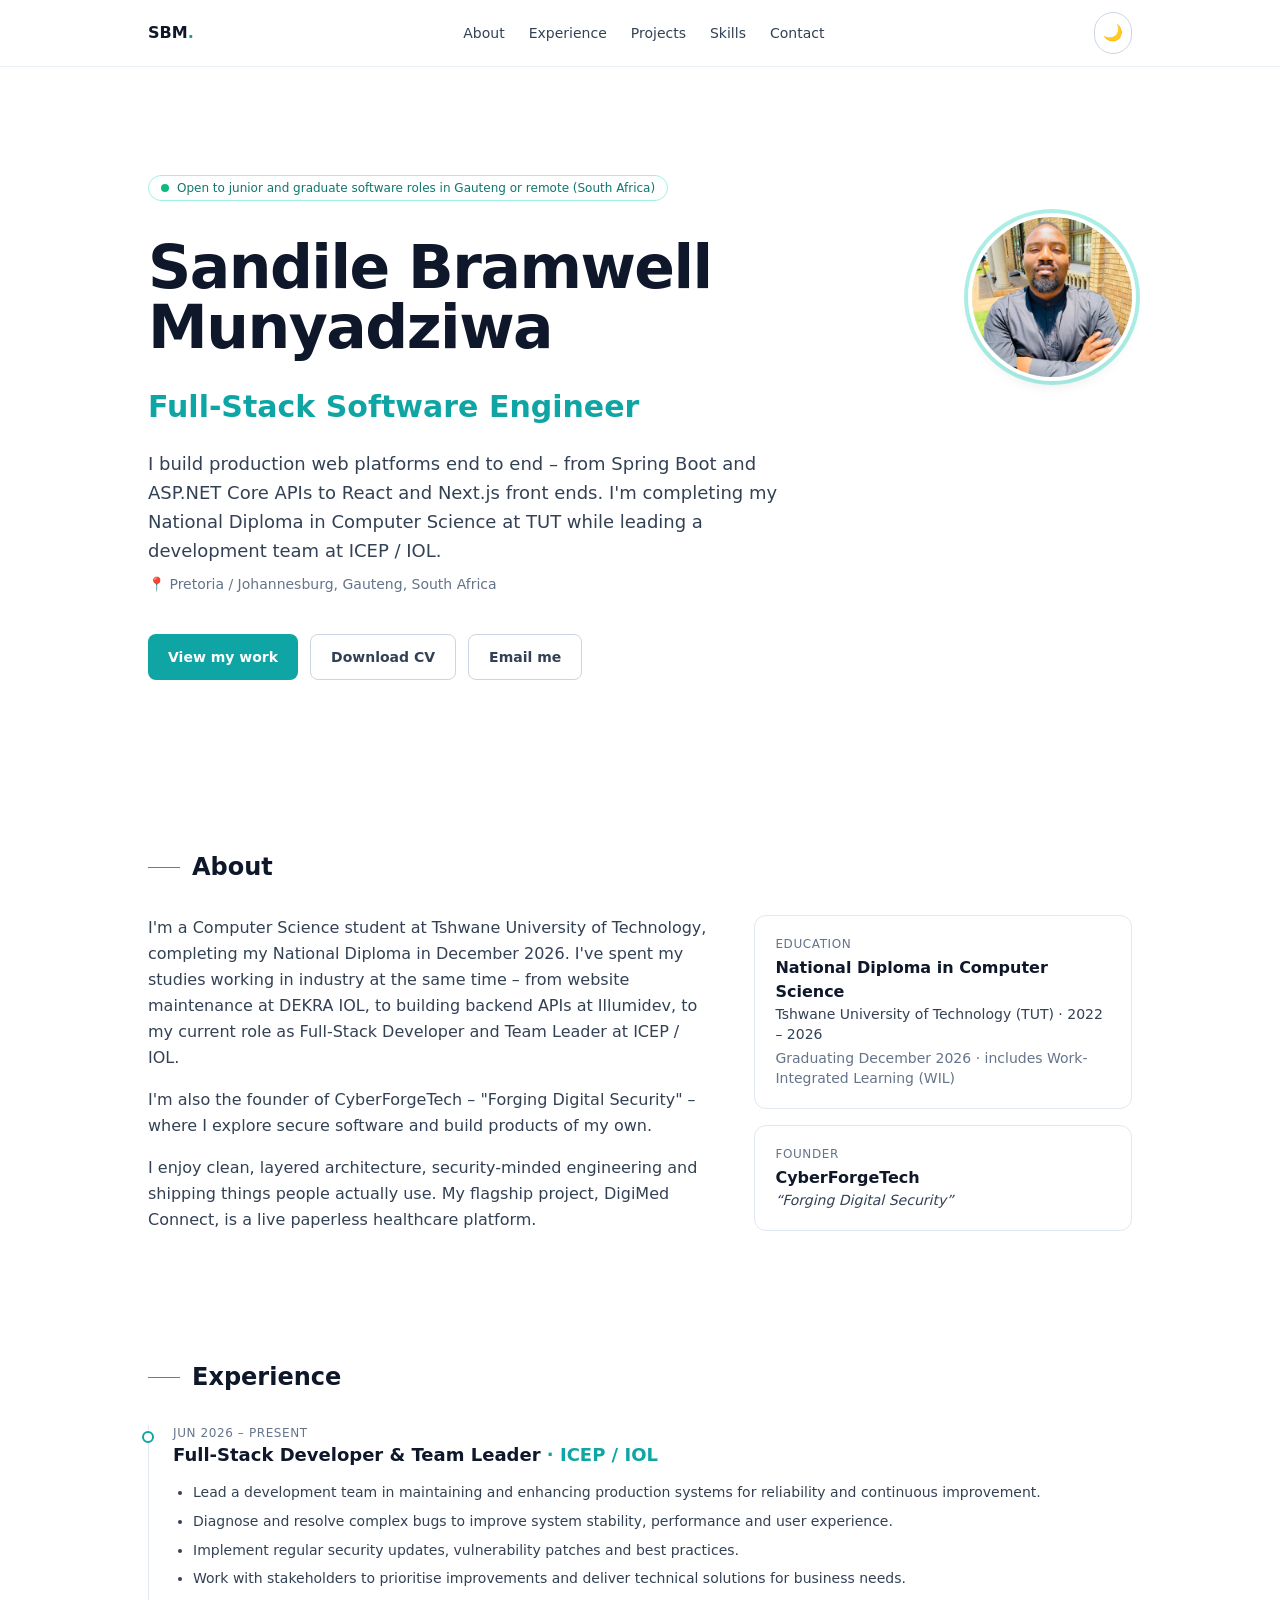
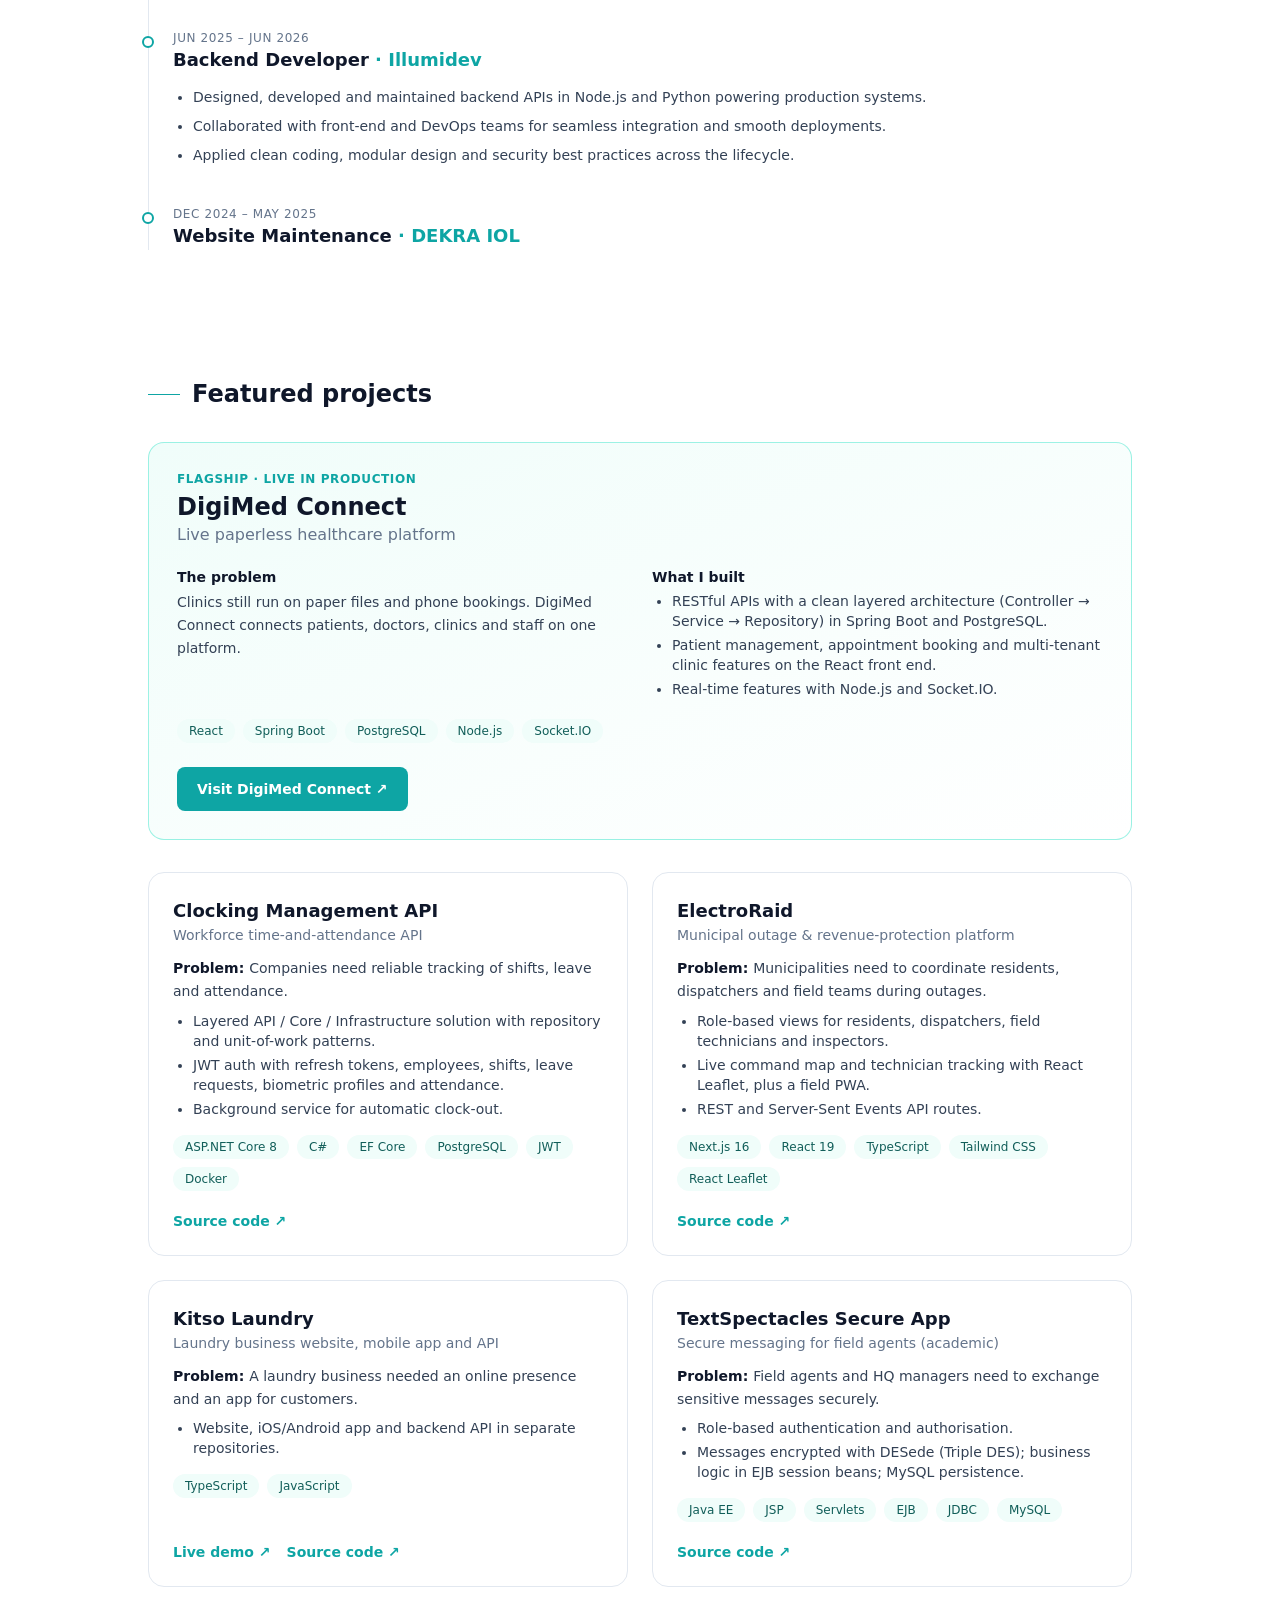
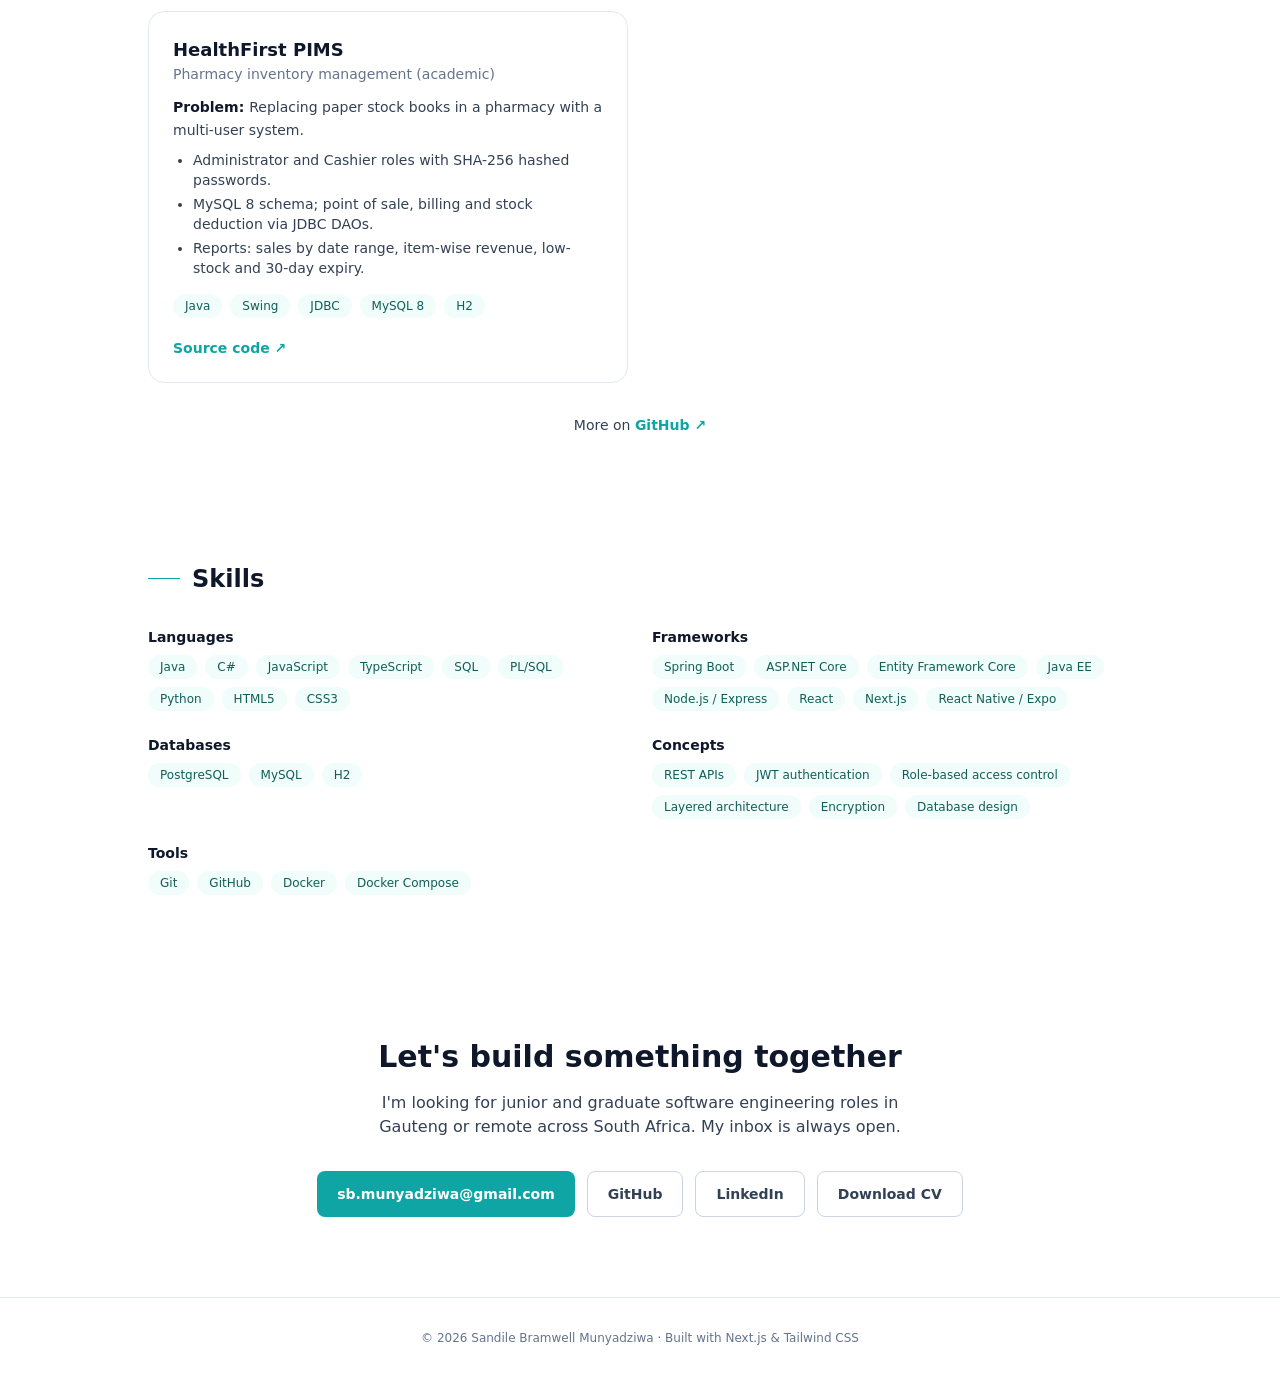
==== index.html @ a74c8c1c "Deploy portfolio" ====
<!DOCTYPE html><!--I31zFkfj8e7AUrU3YxnKb--><html lang="en-ZA"><head><meta charSet="utf-8"/><meta name="viewport" content="width=device-width, initial-scale=1"/><link rel="preload" as="image" href="/headshot.jpg"/><link rel="stylesheet" href="/_next/static/css/e544066bc965d9fc.css" data-precedence="next"/><link rel="preload" as="script" fetchPriority="low" href="/_next/static/chunks/webpack-4a462cecab786e93.js"/><script src="/_next/static/chunks/4bd1b696-c023c6e3521b1417.js" async=""></script><script src="/_next/static/chunks/255-a7ba4d37dca2f1fa.js" async=""></script><script src="/_next/static/chunks/main-app-2d999da01838f322.js" async=""></script><script src="/_next/static/chunks/app/page-ec9a2dfea5dec773.js" async=""></script><meta name="theme-color" media="(prefers-color-scheme: dark)" content="#0b1120"/><meta name="theme-color" media="(prefers-color-scheme: light)" content="#ffffff"/><title>Sandile Bramwell Munyadziwa – Full-Stack Software Engineer</title><meta name="description" content="Sandile Bramwell Munyadziwa is a full-stack software engineer in Pretoria / Johannesburg, Gauteng, South Africa. I build production web platforms end to end – from Spring Boot and ASP.NET Core APIs to React and Next.js front ends. I&#x27;m completing my National Diploma in Computer Science at TUT while leading a development team at ICEP / IOL."/><link rel="author" href="https://immortal8725.github.io"/><meta name="author" content="Sandile Bramwell Munyadziwa"/><meta name="keywords" content="Sandile Bramwell Munyadziwa,Sandile Munyadziwa,junior software engineer South Africa,full-stack developer Pretoria,graduate developer Johannesburg"/><meta name="robots" content="index, follow"/><link rel="canonical" href="https://immortal8725.github.io/"/><meta property="og:title" content="Sandile Bramwell Munyadziwa – Full-Stack Software Engineer"/><meta property="og:description" content="I build production web platforms end to end – from Spring Boot and ASP.NET Core APIs to React and Next.js front ends. I&#x27;m completing my National Diploma in Computer Science at TUT while leading a development team at ICEP / IOL."/><meta property="og:url" content="https://immortal8725.github.io/"/><meta property="og:site_name" content="Sandile Bramwell Munyadziwa"/><meta property="og:locale" content="en_ZA"/><meta property="og:image" content="https://immortal8725.github.io/og.png"/><meta property="og:type" content="profile"/><meta name="twitter:card" content="summary_large_image"/><meta name="twitter:title" content="Sandile Bramwell Munyadziwa – Full-Stack Software Engineer"/><meta name="twitter:description" content="I build production web platforms end to end – from Spring Boot and ASP.NET Core APIs to React and Next.js front ends. I&#x27;m completing my National Diploma in Computer Science at TUT while leading a development team at ICEP / IOL."/><meta name="twitter:image" content="https://immortal8725.github.io/og.png"/><script>try{var t=localStorage.getItem('theme');if(t==='dark'||(!t&&matchMedia('(prefers-color-scheme: dark)').matches))document.documentElement.classList.add('dark')}catch(e){}</script><script type="application/ld+json">{"@context":"https://schema.org","@type":"Person","name":"Sandile Bramwell Munyadziwa","jobTitle":"Full-Stack Software Engineer","url":"https://immortal8725.github.io","email":"mailto:sb.munyadziwa@gmail.com","address":{"@type":"PostalAddress","addressRegion":"Gauteng","addressCountry":"ZA"},"alumniOf":{"@type":"CollegeOrUniversity","name":"Tshwane University of Technology"},"sameAs":["https://github.com/Immortal8725","https://www.linkedin.com/in/sandile-bramwell-m-283301240"],"knowsAbout":["Java","Spring Boot","C#","ASP.NET Core","React","Next.js","TypeScript","PostgreSQL"]}</script><script src="/_next/static/chunks/polyfills-42372ed130431b0a.js" noModule=""></script></head><body class="bg-white text-slate-700 antialiased dark:bg-[#0b1120] dark:text-slate-300 font-sans"><div hidden=""><!--$--><!--/$--></div><a href="#main" class="sr-only focus:not-sr-only focus:fixed focus:left-4 focus:top-4 focus:z-50 focus:rounded focus:bg-accent focus:px-4 focus:py-2 focus:text-white">Skip to content</a><header class="sticky top-0 z-40 border-b border-slate-200/70 bg-white/80 backdrop-blur dark:border-slate-800 dark:bg-[#0b1120]/80"><nav aria-label="Main" class="mx-auto flex max-w-5xl items-center justify-between px-5 py-3"><a href="#top" class="font-bold text-slate-900 dark:text-white">SBM<span class="text-accent">.</span></a><ul class="hidden gap-6 text-sm sm:flex"><li><a class="hover:text-accent" href="#about">About</a></li><li><a class="hover:text-accent" href="#experience">Experience</a></li><li><a class="hover:text-accent" href="#projects">Projects</a></li><li><a class="hover:text-accent" href="#skills">Skills</a></li><li><a class="hover:text-accent" href="#contact">Contact</a></li></ul><button aria-label="Toggle dark and light theme" class="rounded-full border border-slate-300 p-2 hover:border-accent dark:border-slate-700 focus-visible:outline focus-visible:outline-2 focus-visible:outline-accent"><span aria-hidden="true" class="block dark:hidden">🌙</span><span aria-hidden="true" class="hidden dark:block">☀️</span></button></nav></header><main id="main" class="mx-auto max-w-5xl px-5"><section id="top" class="flex min-h-[80vh] flex-col justify-center py-20"><p class="mb-4 inline-flex w-fit items-center gap-2 rounded-full border border-teal-300/60 px-3 py-1 text-xs font-medium text-teal-700 dark:border-teal-400/30 dark:text-teal-300"><span class="h-2 w-2 animate-pulse rounded-full bg-emerald-500"></span>Open to junior and graduate software roles in Gauteng or remote (South Africa)</p><div class="flex flex-col-reverse items-start gap-6 sm:flex-row sm:items-center"><h1 class="text-4xl font-extrabold tracking-tight text-slate-900 sm:text-6xl dark:text-white">Sandile Bramwell Munyadziwa</h1><img src="/headshot.jpg" alt="Sandile Bramwell Munyadziwa" width="160" height="160" class="h-28 w-28 shrink-0 rounded-full object-cover ring-4 ring-teal-400/40 ring-offset-4 ring-offset-white shadow-lg sm:h-40 sm:w-40 dark:ring-offset-[#0b1120]"/></div><p class="mt-3 text-2xl font-semibold text-accent sm:text-3xl">Full-Stack Software Engineer</p><p class="mt-6 max-w-2xl text-lg leading-relaxed">I build production web platforms end to end – from Spring Boot and ASP.NET Core APIs to React and Next.js front ends. I&#x27;m completing my National Diploma in Computer Science at TUT while leading a development team at ICEP / IOL.</p><p class="mt-2 text-sm text-slate-500">📍 <!-- -->Pretoria / Johannesburg, Gauteng, South Africa</p><div class="mt-10 flex flex-wrap gap-3"><a href="#projects" class="inline-flex items-center rounded-lg px-5 py-3 text-sm font-semibold transition focus-visible:outline focus-visible:outline-2 focus-visible:outline-offset-2 focus-visible:outline-accent bg-accent text-white hover:bg-teal-600">View my work</a><a href="/SANDILE_BRAMWELL_MUNYADZIWA_CV_Graduate.pdf" download="" class="inline-flex items-center rounded-lg px-5 py-3 text-sm font-semibold transition focus-visible:outline focus-visible:outline-2 focus-visible:outline-offset-2 focus-visible:outline-accent border border-slate-300 hover:border-accent dark:border-slate-700">Download CV</a><a href="mailto:sb.munyadziwa@gmail.com" class="inline-flex items-center rounded-lg px-5 py-3 text-sm font-semibold transition focus-visible:outline focus-visible:outline-2 focus-visible:outline-offset-2 focus-visible:outline-accent border border-slate-300 hover:border-accent dark:border-slate-700">Email me</a></div></section><section id="about" aria-labelledby="about-h" class="reveal py-16"><h2 id="about-h" class="mb-8 flex items-center gap-3 text-2xl font-bold text-slate-900 dark:text-white"><span class="h-px w-8 bg-accent"></span>About</h2><div class="grid gap-10 md:grid-cols-[3fr_2fr]"><div class="space-y-4 leading-relaxed"><p>I&#x27;m a Computer Science student at Tshwane University of Technology, completing my National Diploma in December 2026. I&#x27;ve spent my studies working in industry at the same time – from website maintenance at DEKRA IOL, to building backend APIs at Illumidev, to my current role as Full-Stack Developer and Team Leader at ICEP / IOL.</p><p>I&#x27;m also the founder of CyberForgeTech – &quot;Forging Digital Security&quot; – where I explore secure software and build products of my own.</p><p>I enjoy clean, layered architecture, security-minded engineering and shipping things people actually use. My flagship project, DigiMed Connect, is a live paperless healthcare platform.</p></div><div class="space-y-4"><div class="rounded-xl border border-slate-200 p-5 dark:border-slate-800"><p class="text-xs uppercase tracking-wider text-slate-500">Education</p><p class="mt-1 font-semibold text-slate-900 dark:text-white">National Diploma in Computer Science</p><p class="text-sm">Tshwane University of Technology (TUT)<!-- --> · <!-- -->2022 – 2026</p><p class="mt-1 text-sm text-slate-500">Graduating December 2026 · includes Work-Integrated Learning (WIL)</p></div><div class="rounded-xl border border-slate-200 p-5 dark:border-slate-800"><p class="text-xs uppercase tracking-wider text-slate-500">Founder</p><p class="mt-1 font-semibold text-slate-900 dark:text-white">CyberForgeTech</p><p class="text-sm italic">“<!-- -->Forging Digital Security<!-- -->”</p></div></div></div></section><section id="experience" aria-labelledby="experience-h" class="reveal py-16"><h2 id="experience-h" class="mb-8 flex items-center gap-3 text-2xl font-bold text-slate-900 dark:text-white"><span class="h-px w-8 bg-accent"></span>Experience</h2><ol class="relative space-y-10 border-l border-slate-200 pl-6 dark:border-slate-800"><li class="relative"><span class="absolute -left-[31px] top-1.5 h-3 w-3 rounded-full border-2 border-accent bg-white dark:bg-[#0b1120]"></span><p class="text-xs font-medium uppercase tracking-wider text-slate-500">Jun 2026 – Present</p><h3 class="text-lg font-semibold text-slate-900 dark:text-white">Full-Stack Developer &amp; Team Leader<!-- --> <span class="text-accent">· <!-- -->ICEP / IOL</span></h3><ul class="mt-3 list-disc space-y-1.5 pl-5 text-sm leading-relaxed"><li>Lead a development team in maintaining and enhancing production systems for reliability and continuous improvement.</li><li>Diagnose and resolve complex bugs to improve system stability, performance and user experience.</li><li>Implement regular security updates, vulnerability patches and best practices.</li><li>Work with stakeholders to prioritise improvements and deliver technical solutions for business needs.</li></ul></li><li class="relative"><span class="absolute -left-[31px] top-1.5 h-3 w-3 rounded-full border-2 border-accent bg-white dark:bg-[#0b1120]"></span><p class="text-xs font-medium uppercase tracking-wider text-slate-500">Jun 2025 – Jun 2026</p><h3 class="text-lg font-semibold text-slate-900 dark:text-white">Backend Developer<!-- --> <span class="text-accent">· <!-- -->Illumidev</span></h3><ul class="mt-3 list-disc space-y-1.5 pl-5 text-sm leading-relaxed"><li>Designed, developed and maintained backend APIs in Node.js and Python powering production systems.</li><li>Collaborated with front-end and DevOps teams for seamless integration and smooth deployments.</li><li>Applied clean coding, modular design and security best practices across the lifecycle.</li></ul></li><li class="relative"><span class="absolute -left-[31px] top-1.5 h-3 w-3 rounded-full border-2 border-accent bg-white dark:bg-[#0b1120]"></span><p class="text-xs font-medium uppercase tracking-wider text-slate-500">Dec 2024 – May 2025</p><h3 class="text-lg font-semibold text-slate-900 dark:text-white">Website Maintenance<!-- --> <span class="text-accent">· <!-- -->DEKRA IOL</span></h3></li></ol></section><section id="projects" aria-labelledby="projects-h" class="reveal py-16"><h2 id="projects-h" class="mb-8 flex items-center gap-3 text-2xl font-bold text-slate-900 dark:text-white"><span class="h-px w-8 bg-accent"></span>Featured projects</h2><article class="mb-8 rounded-2xl border border-teal-300/60 bg-gradient-to-br from-teal-50 to-white p-7 dark:border-teal-400/20 dark:from-teal-400/10 dark:to-transparent"><p class="text-xs font-semibold uppercase tracking-wider text-accent">Flagship · Live in production</p><h3 class="mt-1 text-2xl font-bold text-slate-900 dark:text-white">DigiMed Connect</h3><p class="text-slate-500">Live paperless healthcare platform</p><div class="mt-5 grid gap-6 md:grid-cols-2"><div><p class="text-sm font-semibold text-slate-900 dark:text-white">The problem</p><p class="mt-1 text-sm leading-relaxed">Clinics still run on paper files and phone bookings. DigiMed Connect connects patients, doctors, clinics and staff on one platform.</p></div><div><p class="text-sm font-semibold text-slate-900 dark:text-white">What I built</p><ul class="mt-1 list-disc space-y-1 pl-5 text-sm"><li>RESTful APIs with a clean layered architecture (Controller → Service → Repository) in Spring Boot and PostgreSQL.</li><li>Patient management, appointment booking and multi-tenant clinic features on the React front end.</li><li>Real-time features with Node.js and Socket.IO.</li></ul></div></div><ul class="mt-5 flex flex-wrap gap-2"><li class="rounded-full bg-teal-50 px-3 py-1 text-xs font-medium text-teal-800 dark:bg-teal-400/10 dark:text-teal-300">React</li><li class="rounded-full bg-teal-50 px-3 py-1 text-xs font-medium text-teal-800 dark:bg-teal-400/10 dark:text-teal-300">Spring Boot</li><li class="rounded-full bg-teal-50 px-3 py-1 text-xs font-medium text-teal-800 dark:bg-teal-400/10 dark:text-teal-300">PostgreSQL</li><li class="rounded-full bg-teal-50 px-3 py-1 text-xs font-medium text-teal-800 dark:bg-teal-400/10 dark:text-teal-300">Node.js</li><li class="rounded-full bg-teal-50 px-3 py-1 text-xs font-medium text-teal-800 dark:bg-teal-400/10 dark:text-teal-300">Socket.IO</li></ul><a href="https://digimed-connect.co.za" target="_blank" rel="noopener noreferrer" class="inline-flex items-center rounded-lg px-5 py-3 text-sm font-semibold transition focus-visible:outline focus-visible:outline-2 focus-visible:outline-offset-2 focus-visible:outline-accent mt-6 bg-accent text-white hover:bg-teal-600">Visit <!-- -->DigiMed Connect<!-- --> ↗</a></article><div class="grid gap-6 md:grid-cols-2"><article class="flex flex-col rounded-2xl border border-slate-200 p-6 transition hover:-translate-y-1 hover:border-accent dark:border-slate-800"><h3 class="text-lg font-bold text-slate-900 dark:text-white">Clocking Management API</h3><p class="text-sm text-slate-500">Workforce time-and-attendance API</p><p class="mt-3 text-sm leading-relaxed"><span class="font-semibold text-slate-900 dark:text-white">Problem: </span>Companies need reliable tracking of shifts, leave and attendance.</p><ul class="mt-2 list-disc space-y-1 pl-5 text-sm"><li>Layered API / Core / Infrastructure solution with repository and unit-of-work patterns.</li><li>JWT auth with refresh tokens, employees, shifts, leave requests, biometric profiles and attendance.</li><li>Background service for automatic clock-out.</li></ul><ul class="mt-4 flex flex-wrap gap-2"><li class="rounded-full bg-teal-50 px-3 py-1 text-xs font-medium text-teal-800 dark:bg-teal-400/10 dark:text-teal-300">ASP.NET Core 8</li><li class="rounded-full bg-teal-50 px-3 py-1 text-xs font-medium text-teal-800 dark:bg-teal-400/10 dark:text-teal-300">C#</li><li class="rounded-full bg-teal-50 px-3 py-1 text-xs font-medium text-teal-800 dark:bg-teal-400/10 dark:text-teal-300">EF Core</li><li class="rounded-full bg-teal-50 px-3 py-1 text-xs font-medium text-teal-800 dark:bg-teal-400/10 dark:text-teal-300">PostgreSQL</li><li class="rounded-full bg-teal-50 px-3 py-1 text-xs font-medium text-teal-800 dark:bg-teal-400/10 dark:text-teal-300">JWT</li><li class="rounded-full bg-teal-50 px-3 py-1 text-xs font-medium text-teal-800 dark:bg-teal-400/10 dark:text-teal-300">Docker</li></ul><div class="mt-auto flex gap-4 pt-5 text-sm font-semibold"><a class="text-accent hover:underline" href="https://github.com/Immortal8725/ClockingManagement" target="_blank" rel="noopener noreferrer">Source code ↗<span class="sr-only"> for <!-- -->Clocking Management API</span></a></div></article><article class="flex flex-col rounded-2xl border border-slate-200 p-6 transition hover:-translate-y-1 hover:border-accent dark:border-slate-800"><h3 class="text-lg font-bold text-slate-900 dark:text-white">ElectroRaid</h3><p class="text-sm text-slate-500">Municipal outage &amp; revenue-protection platform</p><p class="mt-3 text-sm leading-relaxed"><span class="font-semibold text-slate-900 dark:text-white">Problem: </span>Municipalities need to coordinate residents, dispatchers and field teams during outages.</p><ul class="mt-2 list-disc space-y-1 pl-5 text-sm"><li>Role-based views for residents, dispatchers, field technicians and inspectors.</li><li>Live command map and technician tracking with React Leaflet, plus a field PWA.</li><li>REST and Server-Sent Events API routes.</li></ul><ul class="mt-4 flex flex-wrap gap-2"><li class="rounded-full bg-teal-50 px-3 py-1 text-xs font-medium text-teal-800 dark:bg-teal-400/10 dark:text-teal-300">Next.js 16</li><li class="rounded-full bg-teal-50 px-3 py-1 text-xs font-medium text-teal-800 dark:bg-teal-400/10 dark:text-teal-300">React 19</li><li class="rounded-full bg-teal-50 px-3 py-1 text-xs font-medium text-teal-800 dark:bg-teal-400/10 dark:text-teal-300">TypeScript</li><li class="rounded-full bg-teal-50 px-3 py-1 text-xs font-medium text-teal-800 dark:bg-teal-400/10 dark:text-teal-300">Tailwind CSS</li><li class="rounded-full bg-teal-50 px-3 py-1 text-xs font-medium text-teal-800 dark:bg-teal-400/10 dark:text-teal-300">React Leaflet</li></ul><div class="mt-auto flex gap-4 pt-5 text-sm font-semibold"><a class="text-accent hover:underline" href="https://github.com/Immortal8725/KEL" target="_blank" rel="noopener noreferrer">Source code ↗<span class="sr-only"> for <!-- -->ElectroRaid</span></a></div></article><article class="flex flex-col rounded-2xl border border-slate-200 p-6 transition hover:-translate-y-1 hover:border-accent dark:border-slate-800"><h3 class="text-lg font-bold text-slate-900 dark:text-white">Kitso Laundry</h3><p class="text-sm text-slate-500">Laundry business website, mobile app and API</p><p class="mt-3 text-sm leading-relaxed"><span class="font-semibold text-slate-900 dark:text-white">Problem: </span>A laundry business needed an online presence and an app for customers.</p><ul class="mt-2 list-disc space-y-1 pl-5 text-sm"><li>Website, iOS/Android app and backend API in separate repositories.</li></ul><ul class="mt-4 flex flex-wrap gap-2"><li class="rounded-full bg-teal-50 px-3 py-1 text-xs font-medium text-teal-800 dark:bg-teal-400/10 dark:text-teal-300">TypeScript</li><li class="rounded-full bg-teal-50 px-3 py-1 text-xs font-medium text-teal-800 dark:bg-teal-400/10 dark:text-teal-300">JavaScript</li></ul><div class="mt-auto flex gap-4 pt-5 text-sm font-semibold"><a class="text-accent hover:underline" href="https://kitso-laundry.vercel.app" target="_blank" rel="noopener noreferrer">Live demo ↗<span class="sr-only"> for <!-- -->Kitso Laundry</span></a><a class="text-accent hover:underline" href="https://github.com/Immortal8725/kitso-web" target="_blank" rel="noopener noreferrer">Source code ↗<span class="sr-only"> for <!-- -->Kitso Laundry</span></a></div></article><article class="flex flex-col rounded-2xl border border-slate-200 p-6 transition hover:-translate-y-1 hover:border-accent dark:border-slate-800"><h3 class="text-lg font-bold text-slate-900 dark:text-white">TextSpectacles Secure App</h3><p class="text-sm text-slate-500">Secure messaging for field agents (academic)</p><p class="mt-3 text-sm leading-relaxed"><span class="font-semibold text-slate-900 dark:text-white">Problem: </span>Field agents and HQ managers need to exchange sensitive messages securely.</p><ul class="mt-2 list-disc space-y-1 pl-5 text-sm"><li>Role-based authentication and authorisation.</li><li>Messages encrypted with DESede (Triple DES); business logic in EJB session beans; MySQL persistence.</li></ul><ul class="mt-4 flex flex-wrap gap-2"><li class="rounded-full bg-teal-50 px-3 py-1 text-xs font-medium text-teal-800 dark:bg-teal-400/10 dark:text-teal-300">Java EE</li><li class="rounded-full bg-teal-50 px-3 py-1 text-xs font-medium text-teal-800 dark:bg-teal-400/10 dark:text-teal-300">JSP</li><li class="rounded-full bg-teal-50 px-3 py-1 text-xs font-medium text-teal-800 dark:bg-teal-400/10 dark:text-teal-300">Servlets</li><li class="rounded-full bg-teal-50 px-3 py-1 text-xs font-medium text-teal-800 dark:bg-teal-400/10 dark:text-teal-300">EJB</li><li class="rounded-full bg-teal-50 px-3 py-1 text-xs font-medium text-teal-800 dark:bg-teal-400/10 dark:text-teal-300">JDBC</li><li class="rounded-full bg-teal-50 px-3 py-1 text-xs font-medium text-teal-800 dark:bg-teal-400/10 dark:text-teal-300">MySQL</li></ul><div class="mt-auto flex gap-4 pt-5 text-sm font-semibold"><a class="text-accent hover:underline" href="https://github.com/Immortal8725/TextSpectaclesSecureApp" target="_blank" rel="noopener noreferrer">Source code ↗<span class="sr-only"> for <!-- -->TextSpectacles Secure App</span></a></div></article><article class="flex flex-col rounded-2xl border border-slate-200 p-6 transition hover:-translate-y-1 hover:border-accent dark:border-slate-800"><h3 class="text-lg font-bold text-slate-900 dark:text-white">HealthFirst PIMS</h3><p class="text-sm text-slate-500">Pharmacy inventory management (academic)</p><p class="mt-3 text-sm leading-relaxed"><span class="font-semibold text-slate-900 dark:text-white">Problem: </span>Replacing paper stock books in a pharmacy with a multi-user system.</p><ul class="mt-2 list-disc space-y-1 pl-5 text-sm"><li>Administrator and Cashier roles with SHA-256 hashed passwords.</li><li>MySQL 8 schema; point of sale, billing and stock deduction via JDBC DAOs.</li><li>Reports: sales by date range, item-wise revenue, low-stock and 30-day expiry.</li></ul><ul class="mt-4 flex flex-wrap gap-2"><li class="rounded-full bg-teal-50 px-3 py-1 text-xs font-medium text-teal-800 dark:bg-teal-400/10 dark:text-teal-300">Java</li><li class="rounded-full bg-teal-50 px-3 py-1 text-xs font-medium text-teal-800 dark:bg-teal-400/10 dark:text-teal-300">Swing</li><li class="rounded-full bg-teal-50 px-3 py-1 text-xs font-medium text-teal-800 dark:bg-teal-400/10 dark:text-teal-300">JDBC</li><li class="rounded-full bg-teal-50 px-3 py-1 text-xs font-medium text-teal-800 dark:bg-teal-400/10 dark:text-teal-300">MySQL 8</li><li class="rounded-full bg-teal-50 px-3 py-1 text-xs font-medium text-teal-800 dark:bg-teal-400/10 dark:text-teal-300">H2</li></ul><div class="mt-auto flex gap-4 pt-5 text-sm font-semibold"><a class="text-accent hover:underline" href="https://github.com/Immortal8725/Pharmacy-Inventory-Management-System" target="_blank" rel="noopener noreferrer">Source code ↗<span class="sr-only"> for <!-- -->HealthFirst PIMS</span></a></div></article></div><p class="mt-8 text-center text-sm">More on <a class="font-semibold text-accent hover:underline" href="https://github.com/Immortal8725">GitHub ↗</a></p></section><section id="skills" aria-labelledby="skills-h" class="reveal py-16"><h2 id="skills-h" class="mb-8 flex items-center gap-3 text-2xl font-bold text-slate-900 dark:text-white"><span class="h-px w-8 bg-accent"></span>Skills</h2><dl class="grid gap-6 sm:grid-cols-2"><div><dt class="mb-2 text-sm font-semibold text-slate-900 dark:text-white">Languages</dt><dd><ul class="flex flex-wrap gap-2"><li class="rounded-full bg-teal-50 px-3 py-1 text-xs font-medium text-teal-800 dark:bg-teal-400/10 dark:text-teal-300">Java</li><li class="rounded-full bg-teal-50 px-3 py-1 text-xs font-medium text-teal-800 dark:bg-teal-400/10 dark:text-teal-300">C#</li><li class="rounded-full bg-teal-50 px-3 py-1 text-xs font-medium text-teal-800 dark:bg-teal-400/10 dark:text-teal-300">JavaScript</li><li class="rounded-full bg-teal-50 px-3 py-1 text-xs font-medium text-teal-800 dark:bg-teal-400/10 dark:text-teal-300">TypeScript</li><li class="rounded-full bg-teal-50 px-3 py-1 text-xs font-medium text-teal-800 dark:bg-teal-400/10 dark:text-teal-300">SQL</li><li class="rounded-full bg-teal-50 px-3 py-1 text-xs font-medium text-teal-800 dark:bg-teal-400/10 dark:text-teal-300">PL/SQL</li><li class="rounded-full bg-teal-50 px-3 py-1 text-xs font-medium text-teal-800 dark:bg-teal-400/10 dark:text-teal-300">Python</li><li class="rounded-full bg-teal-50 px-3 py-1 text-xs font-medium text-teal-800 dark:bg-teal-400/10 dark:text-teal-300">HTML5</li><li class="rounded-full bg-teal-50 px-3 py-1 text-xs font-medium text-teal-800 dark:bg-teal-400/10 dark:text-teal-300">CSS3</li></ul></dd></div><div><dt class="mb-2 text-sm font-semibold text-slate-900 dark:text-white">Frameworks</dt><dd><ul class="flex flex-wrap gap-2"><li class="rounded-full bg-teal-50 px-3 py-1 text-xs font-medium text-teal-800 dark:bg-teal-400/10 dark:text-teal-300">Spring Boot</li><li class="rounded-full bg-teal-50 px-3 py-1 text-xs font-medium text-teal-800 dark:bg-teal-400/10 dark:text-teal-300">ASP.NET Core</li><li class="rounded-full bg-teal-50 px-3 py-1 text-xs font-medium text-teal-800 dark:bg-teal-400/10 dark:text-teal-300">Entity Framework Core</li><li class="rounded-full bg-teal-50 px-3 py-1 text-xs font-medium text-teal-800 dark:bg-teal-400/10 dark:text-teal-300">Java EE</li><li class="rounded-full bg-teal-50 px-3 py-1 text-xs font-medium text-teal-800 dark:bg-teal-400/10 dark:text-teal-300">Node.js / Express</li><li class="rounded-full bg-teal-50 px-3 py-1 text-xs font-medium text-teal-800 dark:bg-teal-400/10 dark:text-teal-300">React</li><li class="rounded-full bg-teal-50 px-3 py-1 text-xs font-medium text-teal-800 dark:bg-teal-400/10 dark:text-teal-300">Next.js</li><li class="rounded-full bg-teal-50 px-3 py-1 text-xs font-medium text-teal-800 dark:bg-teal-400/10 dark:text-teal-300">React Native / Expo</li></ul></dd></div><div><dt class="mb-2 text-sm font-semibold text-slate-900 dark:text-white">Databases</dt><dd><ul class="flex flex-wrap gap-2"><li class="rounded-full bg-teal-50 px-3 py-1 text-xs font-medium text-teal-800 dark:bg-teal-400/10 dark:text-teal-300">PostgreSQL</li><li class="rounded-full bg-teal-50 px-3 py-1 text-xs font-medium text-teal-800 dark:bg-teal-400/10 dark:text-teal-300">MySQL</li><li class="rounded-full bg-teal-50 px-3 py-1 text-xs font-medium text-teal-800 dark:bg-teal-400/10 dark:text-teal-300">H2</li></ul></dd></div><div><dt class="mb-2 text-sm font-semibold text-slate-900 dark:text-white">Concepts</dt><dd><ul class="flex flex-wrap gap-2"><li class="rounded-full bg-teal-50 px-3 py-1 text-xs font-medium text-teal-800 dark:bg-teal-400/10 dark:text-teal-300">REST APIs</li><li class="rounded-full bg-teal-50 px-3 py-1 text-xs font-medium text-teal-800 dark:bg-teal-400/10 dark:text-teal-300">JWT authentication</li><li class="rounded-full bg-teal-50 px-3 py-1 text-xs font-medium text-teal-800 dark:bg-teal-400/10 dark:text-teal-300">Role-based access control</li><li class="rounded-full bg-teal-50 px-3 py-1 text-xs font-medium text-teal-800 dark:bg-teal-400/10 dark:text-teal-300">Layered architecture</li><li class="rounded-full bg-teal-50 px-3 py-1 text-xs font-medium text-teal-800 dark:bg-teal-400/10 dark:text-teal-300">Encryption</li><li class="rounded-full bg-teal-50 px-3 py-1 text-xs font-medium text-teal-800 dark:bg-teal-400/10 dark:text-teal-300">Database design</li></ul></dd></div><div><dt class="mb-2 text-sm font-semibold text-slate-900 dark:text-white">Tools</dt><dd><ul class="flex flex-wrap gap-2"><li class="rounded-full bg-teal-50 px-3 py-1 text-xs font-medium text-teal-800 dark:bg-teal-400/10 dark:text-teal-300">Git</li><li class="rounded-full bg-teal-50 px-3 py-1 text-xs font-medium text-teal-800 dark:bg-teal-400/10 dark:text-teal-300">GitHub</li><li class="rounded-full bg-teal-50 px-3 py-1 text-xs font-medium text-teal-800 dark:bg-teal-400/10 dark:text-teal-300">Docker</li><li class="rounded-full bg-teal-50 px-3 py-1 text-xs font-medium text-teal-800 dark:bg-teal-400/10 dark:text-teal-300">Docker Compose</li></ul></dd></div></dl></section><section id="contact" aria-labelledby="contact-h" class="reveal py-20 text-center"><h2 id="contact-h" class="text-3xl font-bold text-slate-900 dark:text-white">Let&#x27;s build something together</h2><p class="mx-auto mt-4 max-w-xl">I&#x27;m looking for junior and graduate software engineering roles in Gauteng or remote across South Africa. My inbox is always open.</p><div class="mt-8 flex flex-wrap justify-center gap-3"><a href="mailto:sb.munyadziwa@gmail.com" class="inline-flex items-center rounded-lg px-5 py-3 text-sm font-semibold transition focus-visible:outline focus-visible:outline-2 focus-visible:outline-offset-2 focus-visible:outline-accent bg-accent text-white hover:bg-teal-600">sb.munyadziwa@gmail.com</a><a href="https://github.com/Immortal8725" class="inline-flex items-center rounded-lg px-5 py-3 text-sm font-semibold transition focus-visible:outline focus-visible:outline-2 focus-visible:outline-offset-2 focus-visible:outline-accent border border-slate-300 hover:border-accent dark:border-slate-700">GitHub</a><a href="https://www.linkedin.com/in/sandile-bramwell-m-283301240" class="inline-flex items-center rounded-lg px-5 py-3 text-sm font-semibold transition focus-visible:outline focus-visible:outline-2 focus-visible:outline-offset-2 focus-visible:outline-accent border border-slate-300 hover:border-accent dark:border-slate-700">LinkedIn</a><a href="/SANDILE_BRAMWELL_MUNYADZIWA_CV_Graduate.pdf" download="" class="inline-flex items-center rounded-lg px-5 py-3 text-sm font-semibold transition focus-visible:outline focus-visible:outline-2 focus-visible:outline-offset-2 focus-visible:outline-accent border border-slate-300 hover:border-accent dark:border-slate-700">Download CV</a></div></section></main><footer class="border-t border-slate-200 py-8 text-center text-xs text-slate-500 dark:border-slate-800">© <!-- -->2026<!-- --> <!-- -->Sandile Bramwell Munyadziwa<!-- --> · Built with Next.js &amp; Tailwind CSS</footer><!--$--><!--/$--><script src="/_next/static/chunks/webpack-4a462cecab786e93.js" id="_R_" async=""></script><script>(self.__next_f=self.__next_f||[]).push([0])</script><script>self.__next_f.push([1,"1:\"$Sreact.fragment\"\n2:I[9766,[],\"\"]\n3:I[8924,[],\"\"]\n4:I[909,[\"974\",\"static/chunks/app/page-ec9a2dfea5dec773.js\"],\"default\"]\ne:I[7150,[],\"\"]\n:HL[\"/_next/static/css/e544066bc965d9fc.css\",\"style\"]\n"])</script><script>self.__next_f.push([1,"0:{\"P\":null,\"b\":\"I31zFkfj8e7AUrU3YxnKb\",\"p\":\"\",\"c\":[\"\",\"\"],\"i\":false,\"f\":[[[\"\",{\"children\":[\"__PAGE__\",{}]},\"$undefined\",\"$undefined\",true],[\"\",[\"$\",\"$1\",\"c\",{\"children\":[[[\"$\",\"link\",\"0\",{\"rel\":\"stylesheet\",\"href\":\"/_next/static/css/e544066bc965d9fc.css\",\"precedence\":\"next\",\"crossOrigin\":\"$undefined\",\"nonce\":\"$undefined\"}]],[\"$\",\"html\",null,{\"lang\":\"en-ZA\",\"suppressHydrationWarning\":true,\"children\":[[\"$\",\"head\",null,{\"children\":[[\"$\",\"script\",null,{\"dangerouslySetInnerHTML\":{\"__html\":\"try{var t=localStorage.getItem('theme');if(t==='dark'||(!t\u0026\u0026matchMedia('(prefers-color-scheme: dark)').matches))document.documentElement.classList.add('dark')}catch(e){}\"}}],[\"$\",\"script\",null,{\"type\":\"application/ld+json\",\"dangerouslySetInnerHTML\":{\"__html\":\"{\\\"@context\\\":\\\"https://schema.org\\\",\\\"@type\\\":\\\"Person\\\",\\\"name\\\":\\\"Sandile Bramwell Munyadziwa\\\",\\\"jobTitle\\\":\\\"Full-Stack Software Engineer\\\",\\\"url\\\":\\\"https://immortal8725.github.io\\\",\\\"email\\\":\\\"mailto:sb.munyadziwa@gmail.com\\\",\\\"address\\\":{\\\"@type\\\":\\\"PostalAddress\\\",\\\"addressRegion\\\":\\\"Gauteng\\\",\\\"addressCountry\\\":\\\"ZA\\\"},\\\"alumniOf\\\":{\\\"@type\\\":\\\"CollegeOrUniversity\\\",\\\"name\\\":\\\"Tshwane University of Technology\\\"},\\\"sameAs\\\":[\\\"https://github.com/Immortal8725\\\",\\\"https://www.linkedin.com/in/sandile-bramwell-m-283301240\\\"],\\\"knowsAbout\\\":[\\\"Java\\\",\\\"Spring Boot\\\",\\\"C#\\\",\\\"ASP.NET Core\\\",\\\"React\\\",\\\"Next.js\\\",\\\"TypeScript\\\",\\\"PostgreSQL\\\"]}\"}}]]}],[\"$\",\"body\",null,{\"className\":\"bg-white text-slate-700 antialiased dark:bg-[#0b1120] dark:text-slate-300 font-sans\",\"children\":[\"$\",\"$L2\",null,{\"parallelRouterKey\":\"children\",\"error\":\"$undefined\",\"errorStyles\":\"$undefined\",\"errorScripts\":\"$undefined\",\"template\":[\"$\",\"$L3\",null,{}],\"templateStyles\":\"$undefined\",\"templateScripts\":\"$undefined\",\"notFound\":[[[\"$\",\"title\",null,{\"children\":\"404: This page could not be found.\"}],[\"$\",\"div\",null,{\"style\":{\"fontFamily\":\"system-ui,\\\"Segoe UI\\\",Roboto,Helvetica,Arial,sans-serif,\\\"Apple Color Emoji\\\",\\\"Segoe UI Emoji\\\"\",\"height\":\"100vh\",\"textAlign\":\"center\",\"display\":\"flex\",\"flexDirection\":\"column\",\"alignItems\":\"center\",\"justifyContent\":\"center\"},\"children\":[\"$\",\"div\",null,{\"children\":[[\"$\",\"style\",null,{\"dangerouslySetInnerHTML\":{\"__html\":\"body{color:#000;background:#fff;margin:0}.next-error-h1{border-right:1px solid rgba(0,0,0,.3)}@media (prefers-color-scheme:dark){body{color:#fff;background:#000}.next-error-h1{border-right:1px solid rgba(255,255,255,.3)}}\"}}],[\"$\",\"h1\",null,{\"className\":\"next-error-h1\",\"style\":{\"display\":\"inline-block\",\"margin\":\"0 20px 0 0\",\"padding\":\"0 23px 0 0\",\"fontSize\":24,\"fontWeight\":500,\"verticalAlign\":\"top\",\"lineHeight\":\"49px\"},\"children\":404}],[\"$\",\"div\",null,{\"style\":{\"display\":\"inline-block\"},\"children\":[\"$\",\"h2\",null,{\"style\":{\"fontSize\":14,\"fontWeight\":400,\"lineHeight\":\"49px\",\"margin\":0},\"children\":\"This page could not be found.\"}]}]]}]}]],[]],\"forbidden\":\"$undefined\",\"unauthorized\":\"$undefined\"}]}]]}]]}],{\"children\":[\"__PAGE__\",[\"$\",\"$1\",\"c\",{\"children\":[[[\"$\",\"a\",null,{\"href\":\"#main\",\"className\":\"sr-only focus:not-sr-only focus:fixed focus:left-4 focus:top-4 focus:z-50 focus:rounded focus:bg-accent focus:px-4 focus:py-2 focus:text-white\",\"children\":\"Skip to content\"}],[\"$\",\"header\",null,{\"className\":\"sticky top-0 z-40 border-b border-slate-200/70 bg-white/80 backdrop-blur dark:border-slate-800 dark:bg-[#0b1120]/80\",\"children\":[\"$\",\"nav\",null,{\"aria-label\":\"Main\",\"className\":\"mx-auto flex max-w-5xl items-center justify-between px-5 py-3\",\"children\":[[\"$\",\"a\",null,{\"href\":\"#top\",\"className\":\"font-bold text-slate-900 dark:text-white\",\"children\":[\"SBM\",[\"$\",\"span\",null,{\"className\":\"text-accent\",\"children\":\".\"}]]}],[\"$\",\"ul\",null,{\"className\":\"hidden gap-6 text-sm sm:flex\",\"children\":[[\"$\",\"li\",\"about\",{\"children\":[\"$\",\"a\",null,{\"className\":\"hover:text-accent\",\"href\":\"#about\",\"children\":\"About\"}]}],[\"$\",\"li\",\"experience\",{\"children\":[\"$\",\"a\",null,{\"className\":\"hover:text-accent\",\"href\":\"#experience\",\"children\":\"Experience\"}]}],[\"$\",\"li\",\"projects\",{\"children\":[\"$\",\"a\",null,{\"className\":\"hover:text-accent\",\"href\":\"#projects\",\"children\":\"Projects\"}]}],[\"$\",\"li\",\"skills\",{\"children\":[\"$\",\"a\",null,{\"className\":\"hover:text-accent\",\"href\":\"#skills\",\"children\":\"Skills\"}]}],[\"$\",\"li\",\"contact\",{\"children\":[\"$\",\"a\",null,{\"className\":\"hover:text-accent\",\"href\":\"#contact\",\"children\":\"Contact\"}]}]]}],[\"$\",\"$L4\",null,{}]]}]}],[\"$\",\"main\",null,{\"id\":\"main\",\"className\":\"mx-auto max-w-5xl px-5\",\"children\":[\"$L5\",\"$L6\",\"$L7\",\"$L8\",\"$L9\",\"$La\"]}],\"$Lb\"],null,\"$Lc\"]}],{},null,false]},null,false],\"$Ld\",false]],\"m\":\"$undefined\",\"G\":[\"$e\",[]],\"s\":false,\"S\":true}\n"])</script><script>self.__next_f.push([1,"1c:I[4431,[],\"OutletBoundary\"]\n1e:I[5278,[],\"AsyncMetadataOutlet\"]\n20:I[4431,[],\"ViewportBoundary\"]\n22:I[4431,[],\"MetadataBoundary\"]\n23:\"$Sreact.suspense\"\n"])</script><script>self.__next_f.push([1,"5:[\"$\",\"section\",null,{\"id\":\"top\",\"className\":\"flex min-h-[80vh] flex-col justify-center py-20\",\"children\":[[\"$\",\"p\",null,{\"className\":\"mb-4 inline-flex w-fit items-center gap-2 rounded-full border border-teal-300/60 px-3 py-1 text-xs font-medium text-teal-700 dark:border-teal-400/30 dark:text-teal-300\",\"children\":[[\"$\",\"span\",null,{\"className\":\"h-2 w-2 animate-pulse rounded-full bg-emerald-500\"}],\"Open to junior and graduate software roles in Gauteng or remote (South Africa)\"]}],[\"$\",\"div\",null,{\"className\":\"flex flex-col-reverse items-start gap-6 sm:flex-row sm:items-center\",\"children\":[[\"$\",\"h1\",null,{\"className\":\"text-4xl font-extrabold tracking-tight text-slate-900 sm:text-6xl dark:text-white\",\"children\":\"Sandile Bramwell Munyadziwa\"}],[\"$\",\"img\",null,{\"src\":\"/headshot.jpg\",\"alt\":\"Sandile Bramwell Munyadziwa\",\"width\":160,\"height\":160,\"className\":\"h-28 w-28 shrink-0 rounded-full object-cover ring-4 ring-teal-400/40 ring-offset-4 ring-offset-white shadow-lg sm:h-40 sm:w-40 dark:ring-offset-[#0b1120]\"}]]}],[\"$\",\"p\",null,{\"className\":\"mt-3 text-2xl font-semibold text-accent sm:text-3xl\",\"children\":\"Full-Stack Software Engineer\"}],[\"$\",\"p\",null,{\"className\":\"mt-6 max-w-2xl text-lg leading-relaxed\",\"children\":\"I build production web platforms end to end – from Spring Boot and ASP.NET Core APIs to React and Next.js front ends. I'm completing my National Diploma in Computer Science at TUT while leading a development team at ICEP / IOL.\"}],[\"$\",\"p\",null,{\"className\":\"mt-2 text-sm text-slate-500\",\"children\":[\"📍 \",\"Pretoria / Johannesburg, Gauteng, South Africa\"]}],[\"$\",\"div\",null,{\"className\":\"mt-10 flex flex-wrap gap-3\",\"children\":[[\"$\",\"a\",null,{\"href\":\"#projects\",\"className\":\"inline-flex items-center rounded-lg px-5 py-3 text-sm font-semibold transition focus-visible:outline focus-visible:outline-2 focus-visible:outline-offset-2 focus-visible:outline-accent bg-accent text-white hover:bg-teal-600\",\"children\":\"View my work\"}],[\"$\",\"a\",null,{\"href\":\"/SANDILE_BRAMWELL_MUNYADZIWA_CV_Graduate.pdf\",\"download\":true,\"className\":\"inline-flex items-center rounded-lg px-5 py-3 text-sm font-semibold transition focus-visible:outline focus-visible:outline-2 focus-visible:outline-offset-2 focus-visible:outline-accent border border-slate-300 hover:border-accent dark:border-slate-700\",\"children\":\"Download CV\"}],[\"$\",\"a\",null,{\"href\":\"mailto:sb.munyadziwa@gmail.com\",\"className\":\"inline-flex items-center rounded-lg px-5 py-3 text-sm font-semibold transition focus-visible:outline focus-visible:outline-2 focus-visible:outline-offset-2 focus-visible:outline-accent border border-slate-300 hover:border-accent dark:border-slate-700\",\"children\":\"Email me\"}]]}]]}]\n"])</script><script>self.__next_f.push([1,"6:[\"$\",\"section\",null,{\"id\":\"about\",\"aria-labelledby\":\"about-h\",\"className\":\"reveal py-16\",\"children\":[[\"$\",\"h2\",null,{\"id\":\"about-h\",\"className\":\"mb-8 flex items-center gap-3 text-2xl font-bold text-slate-900 dark:text-white\",\"children\":[[\"$\",\"span\",null,{\"className\":\"h-px w-8 bg-accent\"}],\"About\"]}],[\"$\",\"div\",null,{\"className\":\"grid gap-10 md:grid-cols-[3fr_2fr]\",\"children\":[[\"$\",\"div\",null,{\"className\":\"space-y-4 leading-relaxed\",\"children\":[[\"$\",\"p\",\"I'm a Computer Science student at Tshwane University of Technology, completing my National Diploma in December 2026. I've spent my studies working in industry at the same time – from website maintenance at DEKRA IOL, to building backend APIs at Illumidev, to my current role as Full-Stack Developer and Team Leader at ICEP / IOL.\",{\"children\":\"I'm a Computer Science student at Tshwane University of Technology, completing my National Diploma in December 2026. I've spent my studies working in industry at the same time – from website maintenance at DEKRA IOL, to building backend APIs at Illumidev, to my current role as Full-Stack Developer and Team Leader at ICEP / IOL.\"}],[\"$\",\"p\",\"I'm also the founder of CyberForgeTech – \\\"Forging Digital Security\\\" – where I explore secure software and build products of my own.\",{\"children\":\"I'm also the founder of CyberForgeTech – \\\"Forging Digital Security\\\" – where I explore secure software and build products of my own.\"}],[\"$\",\"p\",\"I enjoy clean, layered architecture, security-minded engineering and shipping things people actually use. My flagship project, DigiMed Connect, is a live paperless healthcare platform.\",{\"children\":\"I enjoy clean, layered architecture, security-minded engineering and shipping things people actually use. My flagship project, DigiMed Connect, is a live paperless healthcare platform.\"}]]}],[\"$\",\"div\",null,{\"className\":\"space-y-4\",\"children\":[[\"$\",\"div\",null,{\"className\":\"rounded-xl border border-slate-200 p-5 dark:border-slate-800\",\"children\":[[\"$\",\"p\",null,{\"className\":\"text-xs uppercase tracking-wider text-slate-500\",\"children\":\"Education\"}],[\"$\",\"p\",null,{\"className\":\"mt-1 font-semibold text-slate-900 dark:text-white\",\"children\":\"National Diploma in Computer Science\"}],[\"$\",\"p\",null,{\"className\":\"text-sm\",\"children\":[\"Tshwane University of Technology (TUT)\",\" · \",\"2022 – 2026\"]}],[\"$\",\"p\",null,{\"className\":\"mt-1 text-sm text-slate-500\",\"children\":\"Graduating December 2026 · includes Work-Integrated Learning (WIL)\"}]]}],[\"$\",\"div\",null,{\"className\":\"rounded-xl border border-slate-200 p-5 dark:border-slate-800\",\"children\":[[\"$\",\"p\",null,{\"className\":\"text-xs uppercase tracking-wider text-slate-500\",\"children\":\"Founder\"}],[\"$\",\"p\",null,{\"className\":\"mt-1 font-semibold text-slate-900 dark:text-white\",\"children\":\"CyberForgeTech\"}],[\"$\",\"p\",null,{\"className\":\"text-sm italic\",\"children\":[\"“\",\"Forging Digital Security\",\"”\"]}]]}]]}]]}]]}]\n"])</script><script>self.__next_f.push([1,"7:[\"$\",\"section\",null,{\"id\":\"experience\",\"aria-labelledby\":\"experience-h\",\"className\":\"reveal py-16\",\"children\":[[\"$\",\"h2\",null,{\"id\":\"experience-h\",\"className\":\"mb-8 flex items-center gap-3 text-2xl font-bold text-slate-900 dark:text-white\",\"children\":[[\"$\",\"span\",null,{\"className\":\"h-px w-8 bg-accent\"}],\"Experience\"]}],[\"$\",\"ol\",null,{\"className\":\"relative space-y-10 border-l border-slate-200 pl-6 dark:border-slate-800\",\"children\":[[\"$\",\"li\",\"ICEP / IOLFull-Stack Developer \u0026 Team Leader\",{\"className\":\"relative\",\"children\":[[\"$\",\"span\",null,{\"className\":\"absolute -left-[31px] top-1.5 h-3 w-3 rounded-full border-2 border-accent bg-white dark:bg-[#0b1120]\"}],[\"$\",\"p\",null,{\"className\":\"text-xs font-medium uppercase tracking-wider text-slate-500\",\"children\":\"Jun 2026 – Present\"}],[\"$\",\"h3\",null,{\"className\":\"text-lg font-semibold text-slate-900 dark:text-white\",\"children\":[\"Full-Stack Developer \u0026 Team Leader\",\" \",[\"$\",\"span\",null,{\"className\":\"text-accent\",\"children\":[\"· \",\"ICEP / IOL\"]}]]}],[\"$\",\"ul\",null,{\"className\":\"mt-3 list-disc space-y-1.5 pl-5 text-sm leading-relaxed\",\"children\":[[\"$\",\"li\",\"Lead a development team in maintaining and enhancing production systems for reliability and continuous improvement.\",{\"children\":\"Lead a development team in maintaining and enhancing production systems for reliability and continuous improvement.\"}],[\"$\",\"li\",\"Diagnose and resolve complex bugs to improve system stability, performance and user experience.\",{\"children\":\"Diagnose and resolve complex bugs to improve system stability, performance and user experience.\"}],[\"$\",\"li\",\"Implement regular security updates, vulnerability patches and best practices.\",{\"children\":\"Implement regular security updates, vulnerability patches and best practices.\"}],[\"$\",\"li\",\"Work with stakeholders to prioritise improvements and deliver technical solutions for business needs.\",{\"children\":\"Work with stakeholders to prioritise improvements and deliver technical solutions for business needs.\"}]]}]]}],[\"$\",\"li\",\"IllumidevBackend Developer\",{\"className\":\"relative\",\"children\":[[\"$\",\"span\",null,{\"className\":\"absolute -left-[31px] top-1.5 h-3 w-3 rounded-full border-2 border-accent bg-white dark:bg-[#0b1120]\"}],[\"$\",\"p\",null,{\"className\":\"text-xs font-medium uppercase tracking-wider text-slate-500\",\"children\":\"Jun 2025 – Jun 2026\"}],[\"$\",\"h3\",null,{\"className\":\"text-lg font-semibold text-slate-900 dark:text-white\",\"children\":[\"Backend Developer\",\" \",[\"$\",\"span\",null,{\"className\":\"text-accent\",\"children\":[\"· \",\"Illumidev\"]}]]}],[\"$\",\"ul\",null,{\"className\":\"mt-3 list-disc space-y-1.5 pl-5 text-sm leading-relaxed\",\"children\":[[\"$\",\"li\",\"Designed, developed and maintained backend APIs in Node.js and Python powering production systems.\",{\"children\":\"Designed, developed and maintained backend APIs in Node.js and Python powering production systems.\"}],[\"$\",\"li\",\"Collaborated with front-end and DevOps teams for seamless integration and smooth deployments.\",{\"children\":\"Collaborated with front-end and DevOps teams for seamless integration and smooth deployments.\"}],[\"$\",\"li\",\"Applied clean coding, modular design and security best practices across the lifecycle.\",{\"children\":\"Applied clean coding, modular design and security best practices across the lifecycle.\"}]]}]]}],[\"$\",\"li\",\"DEKRA IOLWebsite Maintenance\",{\"className\":\"relative\",\"children\":[[\"$\",\"span\",null,{\"className\":\"absolute -left-[31px] top-1.5 h-3 w-3 rounded-full border-2 border-accent bg-white dark:bg-[#0b1120]\"}],[\"$\",\"p\",null,{\"className\":\"text-xs font-medium uppercase tracking-wider text-slate-500\",\"children\":\"Dec 2024 – May 2025\"}],[\"$\",\"h3\",null,{\"className\":\"text-lg font-semibold text-slate-900 dark:text-white\",\"children\":[\"Website Maintenance\",\" \",[\"$\",\"span\",null,{\"className\":\"text-accent\",\"children\":[\"· \",\"DEKRA IOL\"]}]]}],false]}]]}]]}]\n"])</script><script>self.__next_f.push([1,"8:[\"$\",\"section\",null,{\"id\":\"projects\",\"aria-labelledby\":\"projects-h\",\"className\":\"reveal py-16\",\"children\":[[\"$\",\"h2\",null,{\"id\":\"projects-h\",\"className\":\"mb-8 flex items-center gap-3 text-2xl font-bold text-slate-900 dark:text-white\",\"children\":[[\"$\",\"span\",null,{\"className\":\"h-px w-8 bg-accent\"}],\"Featured projects\"]}],[\"$\",\"article\",null,{\"className\":\"mb-8 rounded-2xl border border-teal-300/60 bg-gradient-to-br from-teal-50 to-white p-7 dark:border-teal-400/20 dark:from-teal-400/10 dark:to-transparent\",\"children\":[[\"$\",\"p\",null,{\"className\":\"text-xs font-semibold uppercase tracking-wider text-accent\",\"children\":\"Flagship · Live in production\"}],[\"$\",\"h3\",null,{\"className\":\"mt-1 text-2xl font-bold text-slate-900 dark:text-white\",\"children\":\"DigiMed Connect\"}],[\"$\",\"p\",null,{\"className\":\"text-slate-500\",\"children\":\"Live paperless healthcare platform\"}],[\"$\",\"div\",null,{\"className\":\"mt-5 grid gap-6 md:grid-cols-2\",\"children\":[[\"$\",\"div\",null,{\"children\":[[\"$\",\"p\",null,{\"className\":\"text-sm font-semibold text-slate-900 dark:text-white\",\"children\":\"The problem\"}],[\"$\",\"p\",null,{\"className\":\"mt-1 text-sm leading-relaxed\",\"children\":\"Clinics still run on paper files and phone bookings. DigiMed Connect connects patients, doctors, clinics and staff on one platform.\"}]]}],[\"$\",\"div\",null,{\"children\":[[\"$\",\"p\",null,{\"className\":\"text-sm font-semibold text-slate-900 dark:text-white\",\"children\":\"What I built\"}],[\"$\",\"ul\",null,{\"className\":\"mt-1 list-disc space-y-1 pl-5 text-sm\",\"children\":[[\"$\",\"li\",\"RESTful APIs with a clean layered architecture (Controller → Service → Repository) in Spring Boot and PostgreSQL.\",{\"children\":\"RESTful APIs with a clean layered architecture (Controller → Service → Repository) in Spring Boot and PostgreSQL.\"}],[\"$\",\"li\",\"Patient management, appointment booking and multi-tenant clinic features on the React front end.\",{\"children\":\"Patient management, appointment booking and multi-tenant clinic features on the React front end.\"}],[\"$\",\"li\",\"Real-time features with Node.js and Socket.IO.\",{\"children\":\"Real-time features with Node.js and Socket.IO.\"}]]}]]}]]}],[\"$\",\"ul\",null,{\"className\":\"mt-5 flex flex-wrap gap-2\",\"children\":[[\"$\",\"li\",\"React\",{\"className\":\"rounded-full bg-teal-50 px-3 py-1 text-xs font-medium text-teal-800 dark:bg-teal-400/10 dark:text-teal-300\",\"children\":\"React\"}],[\"$\",\"li\",\"Spring Boot\",{\"className\":\"rounded-full bg-teal-50 px-3 py-1 text-xs font-medium text-teal-800 dark:bg-teal-400/10 dark:text-teal-300\",\"children\":\"Spring Boot\"}],[\"$\",\"li\",\"PostgreSQL\",{\"className\":\"rounded-full bg-teal-50 px-3 py-1 text-xs font-medium text-teal-800 dark:bg-teal-400/10 dark:text-teal-300\",\"children\":\"PostgreSQL\"}],[\"$\",\"li\",\"Node.js\",{\"className\":\"rounded-full bg-teal-50 px-3 py-1 text-xs font-medium text-teal-800 dark:bg-teal-400/10 dark:text-teal-300\",\"children\":\"Node.js\"}],[\"$\",\"li\",\"Socket.IO\",{\"className\":\"rounded-full bg-teal-50 px-3 py-1 text-xs font-medium text-teal-800 dark:bg-teal-400/10 dark:text-teal-300\",\"children\":\"Socket.IO\"}]]}],[\"$\",\"a\",null,{\"href\":\"https://digimed-connect.co.za\",\"target\":\"_blank\",\"rel\":\"noopener noreferrer\",\"className\":\"inline-flex items-center rounded-lg px-5 py-3 text-sm font-semibold transition focus-visible:outline focus-visible:outline-2 focus-visible:outline-offset-2 focus-visible:outline-accent mt-6 bg-accent text-white hover:bg-teal-600\",\"children\":[\"Visit \",\"DigiMed Connect\",\" ↗\"]}]]}],[\"$\",\"div\",null,{\"className\":\"grid gap-6 md:grid-cols-2\",\"children\":[[\"$\",\"article\",\"Clocking Management API\",{\"className\":\"flex flex-col rounded-2xl border border-slate-200 p-6 transition hover:-translate-y-1 hover:border-accent dark:border-slate-800\",\"children\":[[\"$\",\"h3\",null,{\"className\":\"text-lg font-bold text-slate-900 dark:text-white\",\"children\":\"Clocking Management API\"}],\"$Lf\",\"$L10\",\"$L11\",\"$L12\",\"$L13\"]}],\"$L14\",\"$L15\",\"$L16\",\"$L17\"]}],\"$L18\"]}]\n"])</script><script>self.__next_f.push([1,"9:[\"$\",\"section\",null,{\"id\":\"skills\",\"aria-labelledby\":\"skills-h\",\"className\":\"reveal py-16\",\"children\":[[\"$\",\"h2\",null,{\"id\":\"skills-h\",\"className\":\"mb-8 flex items-center gap-3 text-2xl font-bold text-slate-900 dark:text-white\",\"children\":[[\"$\",\"span\",null,{\"className\":\"h-px w-8 bg-accent\"}],\"Skills\"]}],[\"$\",\"dl\",null,{\"className\":\"grid gap-6 sm:grid-cols-2\",\"children\":[[\"$\",\"div\",\"Languages\",{\"children\":[[\"$\",\"dt\",null,{\"className\":\"mb-2 text-sm font-semibold text-slate-900 dark:text-white\",\"children\":\"Languages\"}],[\"$\",\"dd\",null,{\"children\":[\"$\",\"ul\",null,{\"className\":\"flex flex-wrap gap-2\",\"children\":[[\"$\",\"li\",\"Java\",{\"className\":\"rounded-full bg-teal-50 px-3 py-1 text-xs font-medium text-teal-800 dark:bg-teal-400/10 dark:text-teal-300\",\"children\":\"Java\"}],[\"$\",\"li\",\"C#\",{\"className\":\"rounded-full bg-teal-50 px-3 py-1 text-xs font-medium text-teal-800 dark:bg-teal-400/10 dark:text-teal-300\",\"children\":\"C#\"}],[\"$\",\"li\",\"JavaScript\",{\"className\":\"rounded-full bg-teal-50 px-3 py-1 text-xs font-medium text-teal-800 dark:bg-teal-400/10 dark:text-teal-300\",\"children\":\"JavaScript\"}],[\"$\",\"li\",\"TypeScript\",{\"className\":\"rounded-full bg-teal-50 px-3 py-1 text-xs font-medium text-teal-800 dark:bg-teal-400/10 dark:text-teal-300\",\"children\":\"TypeScript\"}],[\"$\",\"li\",\"SQL\",{\"className\":\"rounded-full bg-teal-50 px-3 py-1 text-xs font-medium text-teal-800 dark:bg-teal-400/10 dark:text-teal-300\",\"children\":\"SQL\"}],[\"$\",\"li\",\"PL/SQL\",{\"className\":\"rounded-full bg-teal-50 px-3 py-1 text-xs font-medium text-teal-800 dark:bg-teal-400/10 dark:text-teal-300\",\"children\":\"PL/SQL\"}],[\"$\",\"li\",\"Python\",{\"className\":\"rounded-full bg-teal-50 px-3 py-1 text-xs font-medium text-teal-800 dark:bg-teal-400/10 dark:text-teal-300\",\"children\":\"Python\"}],[\"$\",\"li\",\"HTML5\",{\"className\":\"rounded-full bg-teal-50 px-3 py-1 text-xs font-medium text-teal-800 dark:bg-teal-400/10 dark:text-teal-300\",\"children\":\"HTML5\"}],[\"$\",\"li\",\"CSS3\",{\"className\":\"rounded-full bg-teal-50 px-3 py-1 text-xs font-medium text-teal-800 dark:bg-teal-400/10 dark:text-teal-300\",\"children\":\"CSS3\"}]]}]}]]}],[\"$\",\"div\",\"Frameworks\",{\"children\":[[\"$\",\"dt\",null,{\"className\":\"mb-2 text-sm font-semibold text-slate-900 dark:text-white\",\"children\":\"Frameworks\"}],[\"$\",\"dd\",null,{\"children\":[\"$\",\"ul\",null,{\"className\":\"flex flex-wrap gap-2\",\"children\":[[\"$\",\"li\",\"Spring Boot\",{\"className\":\"rounded-full bg-teal-50 px-3 py-1 text-xs font-medium text-teal-800 dark:bg-teal-400/10 dark:text-teal-300\",\"children\":\"Spring Boot\"}],[\"$\",\"li\",\"ASP.NET Core\",{\"className\":\"rounded-full bg-teal-50 px-3 py-1 text-xs font-medium text-teal-800 dark:bg-teal-400/10 dark:text-teal-300\",\"children\":\"ASP.NET Core\"}],[\"$\",\"li\",\"Entity Framework Core\",{\"className\":\"rounded-full bg-teal-50 px-3 py-1 text-xs font-medium text-teal-800 dark:bg-teal-400/10 dark:text-teal-300\",\"children\":\"Entity Framework Core\"}],[\"$\",\"li\",\"Java EE\",{\"className\":\"rounded-full bg-teal-50 px-3 py-1 text-xs font-medium text-teal-800 dark:bg-teal-400/10 dark:text-teal-300\",\"children\":\"Java EE\"}],[\"$\",\"li\",\"Node.js / Express\",{\"className\":\"rounded-full bg-teal-50 px-3 py-1 text-xs font-medium text-teal-800 dark:bg-teal-400/10 dark:text-teal-300\",\"children\":\"Node.js / Express\"}],[\"$\",\"li\",\"React\",{\"className\":\"rounded-full bg-teal-50 px-3 py-1 text-xs font-medium text-teal-800 dark:bg-teal-400/10 dark:text-teal-300\",\"children\":\"React\"}],[\"$\",\"li\",\"Next.js\",{\"className\":\"rounded-full bg-teal-50 px-3 py-1 text-xs font-medium text-teal-800 dark:bg-teal-400/10 dark:text-teal-300\",\"children\":\"Next.js\"}],[\"$\",\"li\",\"React Native / Expo\",{\"className\":\"rounded-full bg-teal-50 px-3 py-1 text-xs font-medium text-teal-800 dark:bg-teal-400/10 dark:text-teal-300\",\"children\":\"React Native / Expo\"}]]}]}]]}],[\"$\",\"div\",\"Databases\",{\"children\":[[\"$\",\"dt\",null,{\"className\":\"mb-2 text-sm font-semibold text-slate-900 dark:text-white\",\"children\":\"Databases\"}],\"$L19\"]}],\"$L1a\",\"$L1b\"]}]]}]\n"])</script><script>self.__next_f.push([1,"a:[\"$\",\"section\",null,{\"id\":\"contact\",\"aria-labelledby\":\"contact-h\",\"className\":\"reveal py-20 text-center\",\"children\":[[\"$\",\"h2\",null,{\"id\":\"contact-h\",\"className\":\"text-3xl font-bold text-slate-900 dark:text-white\",\"children\":\"Let's build something together\"}],[\"$\",\"p\",null,{\"className\":\"mx-auto mt-4 max-w-xl\",\"children\":\"I'm looking for junior and graduate software engineering roles in Gauteng or remote across South Africa. My inbox is always open.\"}],[\"$\",\"div\",null,{\"className\":\"mt-8 flex flex-wrap justify-center gap-3\",\"children\":[[\"$\",\"a\",null,{\"href\":\"mailto:sb.munyadziwa@gmail.com\",\"className\":\"inline-flex items-center rounded-lg px-5 py-3 text-sm font-semibold transition focus-visible:outline focus-visible:outline-2 focus-visible:outline-offset-2 focus-visible:outline-accent bg-accent text-white hover:bg-teal-600\",\"children\":\"sb.munyadziwa@gmail.com\"}],[\"$\",\"a\",null,{\"href\":\"https://github.com/Immortal8725\",\"className\":\"inline-flex items-center rounded-lg px-5 py-3 text-sm font-semibold transition focus-visible:outline focus-visible:outline-2 focus-visible:outline-offset-2 focus-visible:outline-accent border border-slate-300 hover:border-accent dark:border-slate-700\",\"children\":\"GitHub\"}],[\"$\",\"a\",null,{\"href\":\"https://www.linkedin.com/in/sandile-bramwell-m-283301240\",\"className\":\"inline-flex items-center rounded-lg px-5 py-3 text-sm font-semibold transition focus-visible:outline focus-visible:outline-2 focus-visible:outline-offset-2 focus-visible:outline-accent border border-slate-300 hover:border-accent dark:border-slate-700\",\"children\":\"LinkedIn\"}],[\"$\",\"a\",null,{\"href\":\"/SANDILE_BRAMWELL_MUNYADZIWA_CV_Graduate.pdf\",\"download\":true,\"className\":\"inline-flex items-center rounded-lg px-5 py-3 text-sm font-semibold transition focus-visible:outline focus-visible:outline-2 focus-visible:outline-offset-2 focus-visible:outline-accent border border-slate-300 hover:border-accent dark:border-slate-700\",\"children\":\"Download CV\"}]]}]]}]\n"])</script><script>self.__next_f.push([1,"b:[\"$\",\"footer\",null,{\"className\":\"border-t border-slate-200 py-8 text-center text-xs text-slate-500 dark:border-slate-800\",\"children\":[\"© \",2026,\" \",\"Sandile Bramwell Munyadziwa\",\" · Built with Next.js \u0026 Tailwind CSS\"]}]\nc:[\"$\",\"$L1c\",null,{\"children\":[\"$L1d\",[\"$\",\"$L1e\",null,{\"promise\":\"$@1f\"}]]}]\nd:[\"$\",\"$1\",\"h\",{\"children\":[null,[[\"$\",\"$L20\",null,{\"children\":\"$L21\"}],null],[\"$\",\"$L22\",null,{\"children\":[\"$\",\"div\",null,{\"hidden\":true,\"children\":[\"$\",\"$23\",null,{\"fallback\":null,\"children\":\"$L24\"}]}]}]]}]\n"])</script><script>self.__next_f.push([1,"f:[\"$\",\"p\",null,{\"className\":\"text-sm text-slate-500\",\"children\":\"Workforce time-and-attendance API\"}]\n10:[\"$\",\"p\",null,{\"className\":\"mt-3 text-sm leading-relaxed\",\"children\":[[\"$\",\"span\",null,{\"className\":\"font-semibold text-slate-900 dark:text-white\",\"children\":\"Problem: \"}],\"Companies need reliable tracking of shifts, leave and attendance.\"]}]\n11:[\"$\",\"ul\",null,{\"className\":\"mt-2 list-disc space-y-1 pl-5 text-sm\",\"children\":[[\"$\",\"li\",\"Layered API / Core / Infrastructure solution with repository and unit-of-work patterns.\",{\"children\":\"Layered API / Core / Infrastructure solution with repository and unit-of-work patterns.\"}],[\"$\",\"li\",\"JWT auth with refresh tokens, employees, shifts, leave requests, biometric profiles and attendance.\",{\"children\":\"JWT auth with refresh tokens, employees, shifts, leave requests, biometric profiles and attendance.\"}],[\"$\",\"li\",\"Background service for automatic clock-out.\",{\"children\":\"Background service for automatic clock-out.\"}]]}]\n"])</script><script>self.__next_f.push([1,"12:[\"$\",\"ul\",null,{\"className\":\"mt-4 flex flex-wrap gap-2\",\"children\":[[\"$\",\"li\",\"ASP.NET Core 8\",{\"className\":\"rounded-full bg-teal-50 px-3 py-1 text-xs font-medium text-teal-800 dark:bg-teal-400/10 dark:text-teal-300\",\"children\":\"ASP.NET Core 8\"}],[\"$\",\"li\",\"C#\",{\"className\":\"rounded-full bg-teal-50 px-3 py-1 text-xs font-medium text-teal-800 dark:bg-teal-400/10 dark:text-teal-300\",\"children\":\"C#\"}],[\"$\",\"li\",\"EF Core\",{\"className\":\"rounded-full bg-teal-50 px-3 py-1 text-xs font-medium text-teal-800 dark:bg-teal-400/10 dark:text-teal-300\",\"children\":\"EF Core\"}],[\"$\",\"li\",\"PostgreSQL\",{\"className\":\"rounded-full bg-teal-50 px-3 py-1 text-xs font-medium text-teal-800 dark:bg-teal-400/10 dark:text-teal-300\",\"children\":\"PostgreSQL\"}],[\"$\",\"li\",\"JWT\",{\"className\":\"rounded-full bg-teal-50 px-3 py-1 text-xs font-medium text-teal-800 dark:bg-teal-400/10 dark:text-teal-300\",\"children\":\"JWT\"}],[\"$\",\"li\",\"Docker\",{\"className\":\"rounded-full bg-teal-50 px-3 py-1 text-xs font-medium text-teal-800 dark:bg-teal-400/10 dark:text-teal-300\",\"children\":\"Docker\"}]]}]\n"])</script><script>self.__next_f.push([1,"13:[\"$\",\"div\",null,{\"className\":\"mt-auto flex gap-4 pt-5 text-sm font-semibold\",\"children\":[\"$undefined\",[\"$\",\"a\",null,{\"className\":\"text-accent hover:underline\",\"href\":\"https://github.com/Immortal8725/ClockingManagement\",\"target\":\"_blank\",\"rel\":\"noopener noreferrer\",\"children\":[\"Source code ↗\",[\"$\",\"span\",null,{\"className\":\"sr-only\",\"children\":[\" for \",\"Clocking Management API\"]}]]}]]}]\n"])</script><script>self.__next_f.push([1,"14:[\"$\",\"article\",\"ElectroRaid\",{\"className\":\"flex flex-col rounded-2xl border border-slate-200 p-6 transition hover:-translate-y-1 hover:border-accent dark:border-slate-800\",\"children\":[[\"$\",\"h3\",null,{\"className\":\"text-lg font-bold text-slate-900 dark:text-white\",\"children\":\"ElectroRaid\"}],[\"$\",\"p\",null,{\"className\":\"text-sm text-slate-500\",\"children\":\"Municipal outage \u0026 revenue-protection platform\"}],[\"$\",\"p\",null,{\"className\":\"mt-3 text-sm leading-relaxed\",\"children\":[[\"$\",\"span\",null,{\"className\":\"font-semibold text-slate-900 dark:text-white\",\"children\":\"Problem: \"}],\"Municipalities need to coordinate residents, dispatchers and field teams during outages.\"]}],[\"$\",\"ul\",null,{\"className\":\"mt-2 list-disc space-y-1 pl-5 text-sm\",\"children\":[[\"$\",\"li\",\"Role-based views for residents, dispatchers, field technicians and inspectors.\",{\"children\":\"Role-based views for residents, dispatchers, field technicians and inspectors.\"}],[\"$\",\"li\",\"Live command map and technician tracking with React Leaflet, plus a field PWA.\",{\"children\":\"Live command map and technician tracking with React Leaflet, plus a field PWA.\"}],[\"$\",\"li\",\"REST and Server-Sent Events API routes.\",{\"children\":\"REST and Server-Sent Events API routes.\"}]]}],[\"$\",\"ul\",null,{\"className\":\"mt-4 flex flex-wrap gap-2\",\"children\":[[\"$\",\"li\",\"Next.js 16\",{\"className\":\"rounded-full bg-teal-50 px-3 py-1 text-xs font-medium text-teal-800 dark:bg-teal-400/10 dark:text-teal-300\",\"children\":\"Next.js 16\"}],[\"$\",\"li\",\"React 19\",{\"className\":\"rounded-full bg-teal-50 px-3 py-1 text-xs font-medium text-teal-800 dark:bg-teal-400/10 dark:text-teal-300\",\"children\":\"React 19\"}],[\"$\",\"li\",\"TypeScript\",{\"className\":\"rounded-full bg-teal-50 px-3 py-1 text-xs font-medium text-teal-800 dark:bg-teal-400/10 dark:text-teal-300\",\"children\":\"TypeScript\"}],[\"$\",\"li\",\"Tailwind CSS\",{\"className\":\"rounded-full bg-teal-50 px-3 py-1 text-xs font-medium text-teal-800 dark:bg-teal-400/10 dark:text-teal-300\",\"children\":\"Tailwind CSS\"}],[\"$\",\"li\",\"React Leaflet\",{\"className\":\"rounded-full bg-teal-50 px-3 py-1 text-xs font-medium text-teal-800 dark:bg-teal-400/10 dark:text-teal-300\",\"children\":\"React Leaflet\"}]]}],[\"$\",\"div\",null,{\"className\":\"mt-auto flex gap-4 pt-5 text-sm font-semibold\",\"children\":[\"$undefined\",[\"$\",\"a\",null,{\"className\":\"text-accent hover:underline\",\"href\":\"https://github.com/Immortal8725/KEL\",\"target\":\"_blank\",\"rel\":\"noopener noreferrer\",\"children\":[\"Source code ↗\",[\"$\",\"span\",null,{\"className\":\"sr-only\",\"children\":[\" for \",\"ElectroRaid\"]}]]}]]}]]}]\n"])</script><script>self.__next_f.push([1,"15:[\"$\",\"article\",\"Kitso Laundry\",{\"className\":\"flex flex-col rounded-2xl border border-slate-200 p-6 transition hover:-translate-y-1 hover:border-accent dark:border-slate-800\",\"children\":[[\"$\",\"h3\",null,{\"className\":\"text-lg font-bold text-slate-900 dark:text-white\",\"children\":\"Kitso Laundry\"}],[\"$\",\"p\",null,{\"className\":\"text-sm text-slate-500\",\"children\":\"Laundry business website, mobile app and API\"}],[\"$\",\"p\",null,{\"className\":\"mt-3 text-sm leading-relaxed\",\"children\":[[\"$\",\"span\",null,{\"className\":\"font-semibold text-slate-900 dark:text-white\",\"children\":\"Problem: \"}],\"A laundry business needed an online presence and an app for customers.\"]}],[\"$\",\"ul\",null,{\"className\":\"mt-2 list-disc space-y-1 pl-5 text-sm\",\"children\":[[\"$\",\"li\",\"Website, iOS/Android app and backend API in separate repositories.\",{\"children\":\"Website, iOS/Android app and backend API in separate repositories.\"}]]}],[\"$\",\"ul\",null,{\"className\":\"mt-4 flex flex-wrap gap-2\",\"children\":[[\"$\",\"li\",\"TypeScript\",{\"className\":\"rounded-full bg-teal-50 px-3 py-1 text-xs font-medium text-teal-800 dark:bg-teal-400/10 dark:text-teal-300\",\"children\":\"TypeScript\"}],[\"$\",\"li\",\"JavaScript\",{\"className\":\"rounded-full bg-teal-50 px-3 py-1 text-xs font-medium text-teal-800 dark:bg-teal-400/10 dark:text-teal-300\",\"children\":\"JavaScript\"}]]}],[\"$\",\"div\",null,{\"className\":\"mt-auto flex gap-4 pt-5 text-sm font-semibold\",\"children\":[[\"$\",\"a\",null,{\"className\":\"text-accent hover:underline\",\"href\":\"https://kitso-laundry.vercel.app\",\"target\":\"_blank\",\"rel\":\"noopener noreferrer\",\"children\":[\"Live demo ↗\",[\"$\",\"span\",null,{\"className\":\"sr-only\",\"children\":[\" for \",\"Kitso Laundry\"]}]]}],[\"$\",\"a\",null,{\"className\":\"text-accent hover:underline\",\"href\":\"https://github.com/Immortal8725/kitso-web\",\"target\":\"_blank\",\"rel\":\"noopener noreferrer\",\"children\":[\"Source code ↗\",[\"$\",\"span\",null,{\"className\":\"sr-only\",\"children\":[\" for \",\"Kitso Laundry\"]}]]}]]}]]}]\n"])</script><script>self.__next_f.push([1,"16:[\"$\",\"article\",\"TextSpectacles Secure App\",{\"className\":\"flex flex-col rounded-2xl border border-slate-200 p-6 transition hover:-translate-y-1 hover:border-accent dark:border-slate-800\",\"children\":[[\"$\",\"h3\",null,{\"className\":\"text-lg font-bold text-slate-900 dark:text-white\",\"children\":\"TextSpectacles Secure App\"}],[\"$\",\"p\",null,{\"className\":\"text-sm text-slate-500\",\"children\":\"Secure messaging for field agents (academic)\"}],[\"$\",\"p\",null,{\"className\":\"mt-3 text-sm leading-relaxed\",\"children\":[[\"$\",\"span\",null,{\"className\":\"font-semibold text-slate-900 dark:text-white\",\"children\":\"Problem: \"}],\"Field agents and HQ managers need to exchange sensitive messages securely.\"]}],[\"$\",\"ul\",null,{\"className\":\"mt-2 list-disc space-y-1 pl-5 text-sm\",\"children\":[[\"$\",\"li\",\"Role-based authentication and authorisation.\",{\"children\":\"Role-based authentication and authorisation.\"}],[\"$\",\"li\",\"Messages encrypted with DESede (Triple DES); business logic in EJB session beans; MySQL persistence.\",{\"children\":\"Messages encrypted with DESede (Triple DES); business logic in EJB session beans; MySQL persistence.\"}]]}],[\"$\",\"ul\",null,{\"className\":\"mt-4 flex flex-wrap gap-2\",\"children\":[[\"$\",\"li\",\"Java EE\",{\"className\":\"rounded-full bg-teal-50 px-3 py-1 text-xs font-medium text-teal-800 dark:bg-teal-400/10 dark:text-teal-300\",\"children\":\"Java EE\"}],[\"$\",\"li\",\"JSP\",{\"className\":\"rounded-full bg-teal-50 px-3 py-1 text-xs font-medium text-teal-800 dark:bg-teal-400/10 dark:text-teal-300\",\"children\":\"JSP\"}],[\"$\",\"li\",\"Servlets\",{\"className\":\"rounded-full bg-teal-50 px-3 py-1 text-xs font-medium text-teal-800 dark:bg-teal-400/10 dark:text-teal-300\",\"children\":\"Servlets\"}],[\"$\",\"li\",\"EJB\",{\"className\":\"rounded-full bg-teal-50 px-3 py-1 text-xs font-medium text-teal-800 dark:bg-teal-400/10 dark:text-teal-300\",\"children\":\"EJB\"}],[\"$\",\"li\",\"JDBC\",{\"className\":\"rounded-full bg-teal-50 px-3 py-1 text-xs font-medium text-teal-800 dark:bg-teal-400/10 dark:text-teal-300\",\"children\":\"JDBC\"}],[\"$\",\"li\",\"MySQL\",{\"className\":\"rounded-full bg-teal-50 px-3 py-1 text-xs font-medium text-teal-800 dark:bg-teal-400/10 dark:text-teal-300\",\"children\":\"MySQL\"}]]}],[\"$\",\"div\",null,{\"className\":\"mt-auto flex gap-4 pt-5 text-sm font-semibold\",\"children\":[\"$undefined\",[\"$\",\"a\",null,{\"className\":\"text-accent hover:underline\",\"href\":\"https://github.com/Immortal8725/TextSpectaclesSecureApp\",\"target\":\"_blank\",\"rel\":\"noopener noreferrer\",\"children\":[\"Source code ↗\",[\"$\",\"span\",null,{\"className\":\"sr-only\",\"children\":[\" for \",\"TextSpectacles Secure App\"]}]]}]]}]]}]\n"])</script><script>self.__next_f.push([1,"17:[\"$\",\"article\",\"HealthFirst PIMS\",{\"className\":\"flex flex-col rounded-2xl border border-slate-200 p-6 transition hover:-translate-y-1 hover:border-accent dark:border-slate-800\",\"children\":[[\"$\",\"h3\",null,{\"className\":\"text-lg font-bold text-slate-900 dark:text-white\",\"children\":\"HealthFirst PIMS\"}],[\"$\",\"p\",null,{\"className\":\"text-sm text-slate-500\",\"children\":\"Pharmacy inventory management (academic)\"}],[\"$\",\"p\",null,{\"className\":\"mt-3 text-sm leading-relaxed\",\"children\":[[\"$\",\"span\",null,{\"className\":\"font-semibold text-slate-900 dark:text-white\",\"children\":\"Problem: \"}],\"Replacing paper stock books in a pharmacy with a multi-user system.\"]}],[\"$\",\"ul\",null,{\"className\":\"mt-2 list-disc space-y-1 pl-5 text-sm\",\"children\":[[\"$\",\"li\",\"Administrator and Cashier roles with SHA-256 hashed passwords.\",{\"children\":\"Administrator and Cashier roles with SHA-256 hashed passwords.\"}],[\"$\",\"li\",\"MySQL 8 schema; point of sale, billing and stock deduction via JDBC DAOs.\",{\"children\":\"MySQL 8 schema; point of sale, billing and stock deduction via JDBC DAOs.\"}],[\"$\",\"li\",\"Reports: sales by date range, item-wise revenue, low-stock and 30-day expiry.\",{\"children\":\"Reports: sales by date range, item-wise revenue, low-stock and 30-day expiry.\"}]]}],[\"$\",\"ul\",null,{\"className\":\"mt-4 flex flex-wrap gap-2\",\"children\":[[\"$\",\"li\",\"Java\",{\"className\":\"rounded-full bg-teal-50 px-3 py-1 text-xs font-medium text-teal-800 dark:bg-teal-400/10 dark:text-teal-300\",\"children\":\"Java\"}],[\"$\",\"li\",\"Swing\",{\"className\":\"rounded-full bg-teal-50 px-3 py-1 text-xs font-medium text-teal-800 dark:bg-teal-400/10 dark:text-teal-300\",\"children\":\"Swing\"}],[\"$\",\"li\",\"JDBC\",{\"className\":\"rounded-full bg-teal-50 px-3 py-1 text-xs font-medium text-teal-800 dark:bg-teal-400/10 dark:text-teal-300\",\"children\":\"JDBC\"}],[\"$\",\"li\",\"MySQL 8\",{\"className\":\"rounded-full bg-teal-50 px-3 py-1 text-xs font-medium text-teal-800 dark:bg-teal-400/10 dark:text-teal-300\",\"children\":\"MySQL 8\"}],[\"$\",\"li\",\"H2\",{\"className\":\"rounded-full bg-teal-50 px-3 py-1 text-xs font-medium text-teal-800 dark:bg-teal-400/10 dark:text-teal-300\",\"children\":\"H2\"}]]}],[\"$\",\"div\",null,{\"className\":\"mt-auto flex gap-4 pt-5 text-sm font-semibold\",\"children\":[\"$undefined\",[\"$\",\"a\",null,{\"className\":\"text-accent hover:underline\",\"href\":\"https://github.com/Immortal8725/Pharmacy-Inventory-Management-System\",\"target\":\"_blank\",\"rel\":\"noopener noreferrer\",\"children\":[\"Source code ↗\",[\"$\",\"span\",null,{\"className\":\"sr-only\",\"children\":[\" for \",\"HealthFirst PIMS\"]}]]}]]}]]}]\n"])</script><script>self.__next_f.push([1,"18:[\"$\",\"p\",null,{\"className\":\"mt-8 text-center text-sm\",\"children\":[\"More on \",[\"$\",\"a\",null,{\"className\":\"font-semibold text-accent hover:underline\",\"href\":\"https://github.com/Immortal8725\",\"children\":\"GitHub ↗\"}]]}]\n19:[\"$\",\"dd\",null,{\"children\":[\"$\",\"ul\",null,{\"className\":\"flex flex-wrap gap-2\",\"children\":[[\"$\",\"li\",\"PostgreSQL\",{\"className\":\"rounded-full bg-teal-50 px-3 py-1 text-xs font-medium text-teal-800 dark:bg-teal-400/10 dark:text-teal-300\",\"children\":\"PostgreSQL\"}],[\"$\",\"li\",\"MySQL\",{\"className\":\"rounded-full bg-teal-50 px-3 py-1 text-xs font-medium text-teal-800 dark:bg-teal-400/10 dark:text-teal-300\",\"children\":\"MySQL\"}],[\"$\",\"li\",\"H2\",{\"className\":\"rounded-full bg-teal-50 px-3 py-1 text-xs font-medium text-teal-800 dark:bg-teal-400/10 dark:text-teal-300\",\"children\":\"H2\"}]]}]}]\n"])</script><script>self.__next_f.push([1,"1a:[\"$\",\"div\",\"Concepts\",{\"children\":[[\"$\",\"dt\",null,{\"className\":\"mb-2 text-sm font-semibold text-slate-900 dark:text-white\",\"children\":\"Concepts\"}],[\"$\",\"dd\",null,{\"children\":[\"$\",\"ul\",null,{\"className\":\"flex flex-wrap gap-2\",\"children\":[[\"$\",\"li\",\"REST APIs\",{\"className\":\"rounded-full bg-teal-50 px-3 py-1 text-xs font-medium text-teal-800 dark:bg-teal-400/10 dark:text-teal-300\",\"children\":\"REST APIs\"}],[\"$\",\"li\",\"JWT authentication\",{\"className\":\"rounded-full bg-teal-50 px-3 py-1 text-xs font-medium text-teal-800 dark:bg-teal-400/10 dark:text-teal-300\",\"children\":\"JWT authentication\"}],[\"$\",\"li\",\"Role-based access control\",{\"className\":\"rounded-full bg-teal-50 px-3 py-1 text-xs font-medium text-teal-800 dark:bg-teal-400/10 dark:text-teal-300\",\"children\":\"Role-based access control\"}],[\"$\",\"li\",\"Layered architecture\",{\"className\":\"rounded-full bg-teal-50 px-3 py-1 text-xs font-medium text-teal-800 dark:bg-teal-400/10 dark:text-teal-300\",\"children\":\"Layered architecture\"}],[\"$\",\"li\",\"Encryption\",{\"className\":\"rounded-full bg-teal-50 px-3 py-1 text-xs font-medium text-teal-800 dark:bg-teal-400/10 dark:text-teal-300\",\"children\":\"Encryption\"}],[\"$\",\"li\",\"Database design\",{\"className\":\"rounded-full bg-teal-50 px-3 py-1 text-xs font-medium text-teal-800 dark:bg-teal-400/10 dark:text-teal-300\",\"children\":\"Database design\"}]]}]}]]}]\n"])</script><script>self.__next_f.push([1,"1b:[\"$\",\"div\",\"Tools\",{\"children\":[[\"$\",\"dt\",null,{\"className\":\"mb-2 text-sm font-semibold text-slate-900 dark:text-white\",\"children\":\"Tools\"}],[\"$\",\"dd\",null,{\"children\":[\"$\",\"ul\",null,{\"className\":\"flex flex-wrap gap-2\",\"children\":[[\"$\",\"li\",\"Git\",{\"className\":\"rounded-full bg-teal-50 px-3 py-1 text-xs font-medium text-teal-800 dark:bg-teal-400/10 dark:text-teal-300\",\"children\":\"Git\"}],[\"$\",\"li\",\"GitHub\",{\"className\":\"rounded-full bg-teal-50 px-3 py-1 text-xs font-medium text-teal-800 dark:bg-teal-400/10 dark:text-teal-300\",\"children\":\"GitHub\"}],[\"$\",\"li\",\"Docker\",{\"className\":\"rounded-full bg-teal-50 px-3 py-1 text-xs font-medium text-teal-800 dark:bg-teal-400/10 dark:text-teal-300\",\"children\":\"Docker\"}],[\"$\",\"li\",\"Docker Compose\",{\"className\":\"rounded-full bg-teal-50 px-3 py-1 text-xs font-medium text-teal-800 dark:bg-teal-400/10 dark:text-teal-300\",\"children\":\"Docker Compose\"}]]}]}]]}]\n"])</script><script>self.__next_f.push([1,"21:[[\"$\",\"meta\",\"0\",{\"charSet\":\"utf-8\"}],[\"$\",\"meta\",\"1\",{\"name\":\"viewport\",\"content\":\"width=device-width, initial-scale=1\"}],[\"$\",\"meta\",\"2\",{\"name\":\"theme-color\",\"media\":\"(prefers-color-scheme: dark)\",\"content\":\"#0b1120\"}],[\"$\",\"meta\",\"3\",{\"name\":\"theme-color\",\"media\":\"(prefers-color-scheme: light)\",\"content\":\"#ffffff\"}]]\n1d:null\n"])</script><script>self.__next_f.push([1,"1f:{\"metadata\":[[\"$\",\"title\",\"0\",{\"children\":\"Sandile Bramwell Munyadziwa – Full-Stack Software Engineer\"}],[\"$\",\"meta\",\"1\",{\"name\":\"description\",\"content\":\"Sandile Bramwell Munyadziwa is a full-stack software engineer in Pretoria / Johannesburg, Gauteng, South Africa. I build production web platforms end to end – from Spring Boot and ASP.NET Core APIs to React and Next.js front ends. I'm completing my National Diploma in Computer Science at TUT while leading a development team at ICEP / IOL.\"}],[\"$\",\"link\",\"2\",{\"rel\":\"author\",\"href\":\"https://immortal8725.github.io\"}],[\"$\",\"meta\",\"3\",{\"name\":\"author\",\"content\":\"Sandile Bramwell Munyadziwa\"}],[\"$\",\"meta\",\"4\",{\"name\":\"keywords\",\"content\":\"Sandile Bramwell Munyadziwa,Sandile Munyadziwa,junior software engineer South Africa,full-stack developer Pretoria,graduate developer Johannesburg\"}],[\"$\",\"meta\",\"5\",{\"name\":\"robots\",\"content\":\"index, follow\"}],[\"$\",\"link\",\"6\",{\"rel\":\"canonical\",\"href\":\"https://immortal8725.github.io/\"}],[\"$\",\"meta\",\"7\",{\"property\":\"og:title\",\"content\":\"Sandile Bramwell Munyadziwa – Full-Stack Software Engineer\"}],[\"$\",\"meta\",\"8\",{\"property\":\"og:description\",\"content\":\"I build production web platforms end to end – from Spring Boot and ASP.NET Core APIs to React and Next.js front ends. I'm completing my National Diploma in Computer Science at TUT while leading a development team at ICEP / IOL.\"}],[\"$\",\"meta\",\"9\",{\"property\":\"og:url\",\"content\":\"https://immortal8725.github.io/\"}],[\"$\",\"meta\",\"10\",{\"property\":\"og:site_name\",\"content\":\"Sandile Bramwell Munyadziwa\"}],[\"$\",\"meta\",\"11\",{\"property\":\"og:locale\",\"content\":\"en_ZA\"}],[\"$\",\"meta\",\"12\",{\"property\":\"og:image\",\"content\":\"https://immortal8725.github.io/og.png\"}],[\"$\",\"meta\",\"13\",{\"property\":\"og:type\",\"content\":\"profile\"}],[\"$\",\"meta\",\"14\",{\"name\":\"twitter:card\",\"content\":\"summary_large_image\"}],[\"$\",\"meta\",\"15\",{\"name\":\"twitter:title\",\"content\":\"Sandile Bramwell Munyadziwa – Full-Stack Software Engineer\"}],[\"$\",\"meta\",\"16\",{\"name\":\"twitter:description\",\"content\":\"I build production web platforms end to end – from Spring Boot and ASP.NET Core APIs to React and Next.js front ends. I'm completing my National Diploma in Computer Science at TUT while leading a development team at ICEP / IOL.\"}],[\"$\",\"meta\",\"17\",{\"name\":\"twitter:image\",\"content\":\"https://immortal8725.github.io/og.png\"}]],\"error\":null,\"digest\":\"$undefined\"}\n"])</script><script>self.__next_f.push([1,"24:\"$1f:metadata\"\n"])</script></body></html>
---- _next/static/css/e544066bc965d9fc.css ----
*,:after,:before{--tw-border-spacing-x:0;--tw-border-spacing-y:0;--tw-translate-x:0;--tw-translate-y:0;--tw-rotate:0;--tw-skew-x:0;--tw-skew-y:0;--tw-scale-x:1;--tw-scale-y:1;--tw-pan-x: ;--tw-pan-y: ;--tw-pinch-zoom: ;--tw-scroll-snap-strictness:proximity;--tw-gradient-from-position: ;--tw-gradient-via-position: ;--tw-gradient-to-position: ;--tw-ordinal: ;--tw-slashed-zero: ;--tw-numeric-figure: ;--tw-numeric-spacing: ;--tw-numeric-fraction: ;--tw-ring-inset: ;--tw-ring-offset-width:0px;--tw-ring-offset-color:#fff;--tw-ring-color:rgb(59 130 246/0.5);--tw-ring-offset-shadow:0 0 #0000;--tw-ring-shadow:0 0 #0000;--tw-shadow:0 0 #0000;--tw-shadow-colored:0 0 #0000;--tw-blur: ;--tw-brightness: ;--tw-contrast: ;--tw-grayscale: ;--tw-hue-rotate: ;--tw-invert: ;--tw-saturate: ;--tw-sepia: ;--tw-drop-shadow: ;--tw-backdrop-blur: ;--tw-backdrop-brightness: ;--tw-backdrop-contrast: ;--tw-backdrop-grayscale: ;--tw-backdrop-hue-rotate: ;--tw-backdrop-invert: ;--tw-backdrop-opacity: ;--tw-backdrop-saturate: ;--tw-backdrop-sepia: ;--tw-contain-size: ;--tw-contain-layout: ;--tw-contain-paint: ;--tw-contain-style: }::backdrop{--tw-border-spacing-x:0;--tw-border-spacing-y:0;--tw-translate-x:0;--tw-translate-y:0;--tw-rotate:0;--tw-skew-x:0;--tw-skew-y:0;--tw-scale-x:1;--tw-scale-y:1;--tw-pan-x: ;--tw-pan-y: ;--tw-pinch-zoom: ;--tw-scroll-snap-strictness:proximity;--tw-gradient-from-position: ;--tw-gradient-via-position: ;--tw-gradient-to-position: ;--tw-ordinal: ;--tw-slashed-zero: ;--tw-numeric-figure: ;--tw-numeric-spacing: ;--tw-numeric-fraction: ;--tw-ring-inset: ;--tw-ring-offset-width:0px;--tw-ring-offset-color:#fff;--tw-ring-color:rgb(59 130 246/0.5);--tw-ring-offset-shadow:0 0 #0000;--tw-ring-shadow:0 0 #0000;--tw-shadow:0 0 #0000;--tw-shadow-colored:0 0 #0000;--tw-blur: ;--tw-brightness: ;--tw-contrast: ;--tw-grayscale: ;--tw-hue-rotate: ;--tw-invert: ;--tw-saturate: ;--tw-sepia: ;--tw-drop-shadow: ;--tw-backdrop-blur: ;--tw-backdrop-brightness: ;--tw-backdrop-contrast: ;--tw-backdrop-grayscale: ;--tw-backdrop-hue-rotate: ;--tw-backdrop-invert: ;--tw-backdrop-opacity: ;--tw-backdrop-saturate: ;--tw-backdrop-sepia: ;--tw-contain-size: ;--tw-contain-layout: ;--tw-contain-paint: ;--tw-contain-style: }/*
! tailwindcss v3.4.17 | MIT License | https://tailwindcss.com
*/*,:after,:before{box-sizing:border-box;border:0 solid #e5e7eb}:after,:before{--tw-content:""}:host,html{line-height:1.5;-webkit-text-size-adjust:100%;-moz-tab-size:4;-o-tab-size:4;tab-size:4;font-family:ui-sans-serif,system-ui,sans-serif,Apple Color Emoji,Segoe UI Emoji,Segoe UI Symbol,Noto Color Emoji;font-feature-settings:normal;font-variation-settings:normal;-webkit-tap-highlight-color:transparent}body{margin:0;line-height:inherit}hr{height:0;color:inherit;border-top-width:1px}abbr:where([title]){-webkit-text-decoration:underline dotted;text-decoration:underline dotted}h1,h2,h3,h4,h5,h6{font-size:inherit;font-weight:inherit}a{color:inherit;text-decoration:inherit}b,strong{font-weight:bolder}code,kbd,pre,samp{font-family:ui-monospace,SFMono-Regular,Menlo,Monaco,Consolas,Liberation Mono,Courier New,monospace;font-feature-settings:normal;font-variation-settings:normal;font-size:1em}small{font-size:80%}sub,sup{font-size:75%;line-height:0;position:relative;vertical-align:baseline}sub{bottom:-.25em}sup{top:-.5em}table{text-indent:0;border-color:inherit;border-collapse:collapse}button,input,optgroup,select,textarea{font-family:inherit;font-feature-settings:inherit;font-variation-settings:inherit;font-size:100%;font-weight:inherit;line-height:inherit;letter-spacing:inherit;color:inherit;margin:0;padding:0}button,select{text-transform:none}button,input:where([type=button]),input:where([type=reset]),input:where([type=submit]){-webkit-appearance:button;background-color:transparent;background-image:none}:-moz-focusring{outline:auto}:-moz-ui-invalid{box-shadow:none}progress{vertical-align:baseline}::-webkit-inner-spin-button,::-webkit-outer-spin-button{height:auto}[type=search]{-webkit-appearance:textfield;outline-offset:-2px}::-webkit-search-decoration{-webkit-appearance:none}::-webkit-file-upload-button{-webkit-appearance:button;font:inherit}summary{display:list-item}blockquote,dd,dl,figure,h1,h2,h3,h4,h5,h6,hr,p,pre{margin:0}fieldset{margin:0}fieldset,legend{padding:0}menu,ol,ul{list-style:none;margin:0;padding:0}dialog{padding:0}textarea{resize:vertical}input::-moz-placeholder,textarea::-moz-placeholder{opacity:1;color:#9ca3af}input::placeholder,textarea::placeholder{opacity:1;color:#9ca3af}[role=button],button{cursor:pointer}:disabled{cursor:default}audio,canvas,embed,iframe,img,object,svg,video{display:block;vertical-align:middle}img,video{max-width:100%;height:auto}[hidden]:where(:not([hidden=until-found])){display:none}.sr-only{width:1px;height:1px;padding:0;margin:-1px;overflow:hidden;clip:rect(0,0,0,0);white-space:nowrap;border-width:0}.absolute,.sr-only{position:absolute}.relative{position:relative}.sticky{position:sticky}.-left-\[31px\]{left:-31px}.top-0{top:0}.top-1\.5{top:.375rem}.z-40{z-index:40}.mx-auto{margin-left:auto;margin-right:auto}.mb-2{margin-bottom:.5rem}.mb-4{margin-bottom:1rem}.mb-8{margin-bottom:2rem}.mt-1{margin-top:.25rem}.mt-10{margin-top:2.5rem}.mt-2{margin-top:.5rem}.mt-3{margin-top:.75rem}.mt-4{margin-top:1rem}.mt-5{margin-top:1.25rem}.mt-6{margin-top:1.5rem}.mt-8{margin-top:2rem}.mt-auto{margin-top:auto}.block{display:block}.flex{display:flex}.inline-flex{display:inline-flex}.grid{display:grid}.hidden{display:none}.h-2{height:.5rem}.h-28{height:7rem}.h-3{height:.75rem}.h-px{height:1px}.min-h-\[80vh\]{min-height:80vh}.w-2{width:.5rem}.w-28{width:7rem}.w-3{width:.75rem}.w-8{width:2rem}.w-fit{width:-moz-fit-content;width:fit-content}.max-w-2xl{max-width:42rem}.max-w-5xl{max-width:64rem}.max-w-xl{max-width:36rem}.shrink-0{flex-shrink:0}@keyframes pulse{50%{opacity:.5}}.animate-pulse{animation:pulse 2s cubic-bezier(.4,0,.6,1) infinite}.list-disc{list-style-type:disc}.flex-col{flex-direction:column}.flex-col-reverse{flex-direction:column-reverse}.flex-wrap{flex-wrap:wrap}.items-start{align-items:flex-start}.items-center{align-items:center}.justify-center{justify-content:center}.justify-between{justify-content:space-between}.gap-10{gap:2.5rem}.gap-2{gap:.5rem}.gap-3{gap:.75rem}.gap-4{gap:1rem}.gap-6{gap:1.5rem}.space-y-1>:not([hidden])~:not([hidden]){--tw-space-y-reverse:0;margin-top:calc(.25rem * calc(1 - var(--tw-space-y-reverse)));margin-bottom:calc(.25rem * var(--tw-space-y-reverse))}.space-y-1\.5>:not([hidden])~:not([hidden]){--tw-space-y-reverse:0;margin-top:calc(.375rem * calc(1 - var(--tw-space-y-reverse)));margin-bottom:calc(.375rem * var(--tw-space-y-reverse))}.space-y-10>:not([hidden])~:not([hidden]){--tw-space-y-reverse:0;margin-top:calc(2.5rem * calc(1 - var(--tw-space-y-reverse)));margin-bottom:calc(2.5rem * var(--tw-space-y-reverse))}.space-y-4>:not([hidden])~:not([hidden]){--tw-space-y-reverse:0;margin-top:calc(1rem * calc(1 - var(--tw-space-y-reverse)));margin-bottom:calc(1rem * var(--tw-space-y-reverse))}.rounded-2xl{border-radius:1rem}.rounded-full{border-radius:9999px}.rounded-lg{border-radius:.5rem}.rounded-xl{border-radius:.75rem}.border{border-width:1px}.border-2{border-width:2px}.border-b{border-bottom-width:1px}.border-l{border-left-width:1px}.border-t{border-top-width:1px}.border-accent{--tw-border-opacity:1;border-color:rgb(14 165 164/var(--tw-border-opacity,1))}.border-slate-200{--tw-border-opacity:1;border-color:rgb(226 232 240/var(--tw-border-opacity,1))}.border-slate-200\/70{border-color:rgb(226 232 240/.7)}.border-slate-300{--tw-border-opacity:1;border-color:rgb(203 213 225/var(--tw-border-opacity,1))}.border-teal-300\/60{border-color:rgb(94 234 212/.6)}.bg-accent{--tw-bg-opacity:1;background-color:rgb(14 165 164/var(--tw-bg-opacity,1))}.bg-emerald-500{--tw-bg-opacity:1;background-color:rgb(16 185 129/var(--tw-bg-opacity,1))}.bg-teal-50{--tw-bg-opacity:1;background-color:rgb(240 253 250/var(--tw-bg-opacity,1))}.bg-white{--tw-bg-opacity:1;background-color:rgb(255 255 255/var(--tw-bg-opacity,1))}.bg-white\/80{background-color:rgb(255 255 255/.8)}.bg-gradient-to-br{background-image:linear-gradient(to bottom right,var(--tw-gradient-stops))}.from-teal-50{--tw-gradient-from:#f0fdfa var(--tw-gradient-from-position);--tw-gradient-to:rgb(240 253 250/0) var(--tw-gradient-to-position);--tw-gradient-stops:var(--tw-gradient-from),var(--tw-gradient-to)}.to-white{--tw-gradient-to:#fff var(--tw-gradient-to-position)}.object-cover{-o-object-fit:cover;object-fit:cover}.p-2{padding:.5rem}.p-5{padding:1.25rem}.p-6{padding:1.5rem}.p-7{padding:1.75rem}.px-3{padding-left:.75rem;padding-right:.75rem}.px-5{padding-left:1.25rem;padding-right:1.25rem}.py-1{padding-top:.25rem;padding-bottom:.25rem}.py-16{padding-top:4rem;padding-bottom:4rem}.py-20{padding-top:5rem;padding-bottom:5rem}.py-3{padding-top:.75rem;padding-bottom:.75rem}.py-8{padding-top:2rem;padding-bottom:2rem}.pl-5{padding-left:1.25rem}.pl-6{padding-left:1.5rem}.pt-5{padding-top:1.25rem}.text-center{text-align:center}.font-sans{font-family:ui-sans-serif,system-ui,sans-serif,Apple Color Emoji,Segoe UI Emoji,Segoe UI Symbol,Noto Color Emoji}.text-2xl{font-size:1.5rem;line-height:2rem}.text-3xl{font-size:1.875rem;line-height:2.25rem}.text-4xl{font-size:2.25rem;line-height:2.5rem}.text-lg{font-size:1.125rem;line-height:1.75rem}.text-sm{font-size:.875rem;line-height:1.25rem}.text-xs{font-size:.75rem;line-height:1rem}.font-bold{font-weight:700}.font-extrabold{font-weight:800}.font-medium{font-weight:500}.font-semibold{font-weight:600}.uppercase{text-transform:uppercase}.italic{font-style:italic}.leading-relaxed{line-height:1.625}.tracking-tight{letter-spacing:-.025em}.tracking-wider{letter-spacing:.05em}.text-accent{--tw-text-opacity:1;color:rgb(14 165 164/var(--tw-text-opacity,1))}.text-slate-500{--tw-text-opacity:1;color:rgb(100 116 139/var(--tw-text-opacity,1))}.text-slate-700{--tw-text-opacity:1;color:rgb(51 65 85/var(--tw-text-opacity,1))}.text-slate-900{--tw-text-opacity:1;color:rgb(15 23 42/var(--tw-text-opacity,1))}.text-teal-700{--tw-text-opacity:1;color:rgb(15 118 110/var(--tw-text-opacity,1))}.text-teal-800{--tw-text-opacity:1;color:rgb(17 94 89/var(--tw-text-opacity,1))}.text-white{--tw-text-opacity:1;color:rgb(255 255 255/var(--tw-text-opacity,1))}.antialiased{-webkit-font-smoothing:antialiased;-moz-osx-font-smoothing:grayscale}.shadow-lg{--tw-shadow:0 10px 15px -3px rgb(0 0 0/0.1),0 4px 6px -4px rgb(0 0 0/0.1);--tw-shadow-colored:0 10px 15px -3px var(--tw-shadow-color),0 4px 6px -4px var(--tw-shadow-color);box-shadow:var(--tw-ring-offset-shadow,0 0 #0000),var(--tw-ring-shadow,0 0 #0000),var(--tw-shadow)}.ring-4{--tw-ring-offset-shadow:var(--tw-ring-inset) 0 0 0 var(--tw-ring-offset-width) var(--tw-ring-offset-color);--tw-ring-shadow:var(--tw-ring-inset) 0 0 0 calc(4px + var(--tw-ring-offset-width)) var(--tw-ring-color);box-shadow:var(--tw-ring-offset-shadow),var(--tw-ring-shadow),var(--tw-shadow,0 0 #0000)}.ring-teal-400\/40{--tw-ring-color:rgb(45 212 191/0.4)}.ring-offset-4{--tw-ring-offset-width:4px}.ring-offset-white{--tw-ring-offset-color:#fff}.backdrop-blur{--tw-backdrop-blur:blur(8px);backdrop-filter:var(--tw-backdrop-blur) var(--tw-backdrop-brightness) var(--tw-backdrop-contrast) var(--tw-backdrop-grayscale) var(--tw-backdrop-hue-rotate) var(--tw-backdrop-invert) var(--tw-backdrop-opacity) var(--tw-backdrop-saturate) var(--tw-backdrop-sepia)}.transition{transition-property:color,background-color,border-color,text-decoration-color,fill,stroke,opacity,box-shadow,transform,filter,backdrop-filter;transition-timing-function:cubic-bezier(.4,0,.2,1);transition-duration:.15s}html{scroll-behavior:smooth}.reveal{animation:fadeUp .7s ease both;animation-timeline:view();animation-range:entry 0 cover 25%}@keyframes fadeUp{0%{opacity:0;transform:translateY(16px)}to{opacity:1;transform:none}}@media (prefers-reduced-motion:reduce){html{scroll-behavior:auto}.reveal{animation:none}}.hover\:-translate-y-1:hover{--tw-translate-y:-0.25rem;transform:translate(var(--tw-translate-x),var(--tw-translate-y)) rotate(var(--tw-rotate)) skewX(var(--tw-skew-x)) skewY(var(--tw-skew-y)) scaleX(var(--tw-scale-x)) scaleY(var(--tw-scale-y))}.hover\:border-accent:hover{--tw-border-opacity:1;border-color:rgb(14 165 164/var(--tw-border-opacity,1))}.hover\:bg-teal-600:hover{--tw-bg-opacity:1;background-color:rgb(13 148 136/var(--tw-bg-opacity,1))}.hover\:text-accent:hover{--tw-text-opacity:1;color:rgb(14 165 164/var(--tw-text-opacity,1))}.hover\:underline:hover{text-decoration-line:underline}.focus\:not-sr-only:focus{position:static;width:auto;height:auto;padding:0;margin:0;overflow:visible;clip:auto;white-space:normal}.focus\:fixed:focus{position:fixed}.focus\:left-4:focus{left:1rem}.focus\:top-4:focus{top:1rem}.focus\:z-50:focus{z-index:50}.focus\:rounded:focus{border-radius:.25rem}.focus\:bg-accent:focus{--tw-bg-opacity:1;background-color:rgb(14 165 164/var(--tw-bg-opacity,1))}.focus\:px-4:focus{padding-left:1rem;padding-right:1rem}.focus\:py-2:focus{padding-top:.5rem;padding-bottom:.5rem}.focus\:text-white:focus{--tw-text-opacity:1;color:rgb(255 255 255/var(--tw-text-opacity,1))}.focus-visible\:outline:focus-visible{outline-style:solid}.focus-visible\:outline-2:focus-visible{outline-width:2px}.focus-visible\:outline-offset-2:focus-visible{outline-offset:2px}.focus-visible\:outline-accent:focus-visible{outline-color:#0ea5a4}.dark\:block:is(.dark *){display:block}.dark\:hidden:is(.dark *){display:none}.dark\:border-slate-700:is(.dark *){--tw-border-opacity:1;border-color:rgb(51 65 85/var(--tw-border-opacity,1))}.dark\:border-slate-800:is(.dark *){--tw-border-opacity:1;border-color:rgb(30 41 59/var(--tw-border-opacity,1))}.dark\:border-teal-400\/20:is(.dark *){border-color:rgb(45 212 191/.2)}.dark\:border-teal-400\/30:is(.dark *){border-color:rgb(45 212 191/.3)}.dark\:bg-\[\#0b1120\]:is(.dark *){--tw-bg-opacity:1;background-color:rgb(11 17 32/var(--tw-bg-opacity,1))}.dark\:bg-\[\#0b1120\]\/80:is(.dark *){background-color:rgb(11 17 32/.8)}.dark\:bg-teal-400\/10:is(.dark *){background-color:rgb(45 212 191/.1)}.dark\:from-teal-400\/10:is(.dark *){--tw-gradient-from:rgb(45 212 191/0.1) var(--tw-gradient-from-position);--tw-gradient-to:rgb(45 212 191/0) var(--tw-gradient-to-position);--tw-gradient-stops:var(--tw-gradient-from),var(--tw-gradient-to)}.dark\:to-transparent:is(.dark *){--tw-gradient-to:transparent var(--tw-gradient-to-position)}.dark\:text-slate-300:is(.dark *){--tw-text-opacity:1;color:rgb(203 213 225/var(--tw-text-opacity,1))}.dark\:text-teal-300:is(.dark *){--tw-text-opacity:1;color:rgb(94 234 212/var(--tw-text-opacity,1))}.dark\:text-white:is(.dark *){--tw-text-opacity:1;color:rgb(255 255 255/var(--tw-text-opacity,1))}.dark\:ring-offset-\[\#0b1120\]:is(.dark *){--tw-ring-offset-color:#0b1120}@media (min-width:640px){.sm\:flex{display:flex}.sm\:h-40{height:10rem}.sm\:w-40{width:10rem}.sm\:grid-cols-2{grid-template-columns:repeat(2,minmax(0,1fr))}.sm\:flex-row{flex-direction:row}.sm\:items-center{align-items:center}.sm\:text-3xl{font-size:1.875rem;line-height:2.25rem}.sm\:text-6xl{font-size:3.75rem;line-height:1}}@media (min-width:768px){.md\:grid-cols-2{grid-template-columns:repeat(2,minmax(0,1fr))}.md\:grid-cols-\[3fr_2fr\]{grid-template-columns:3fr 2fr}}
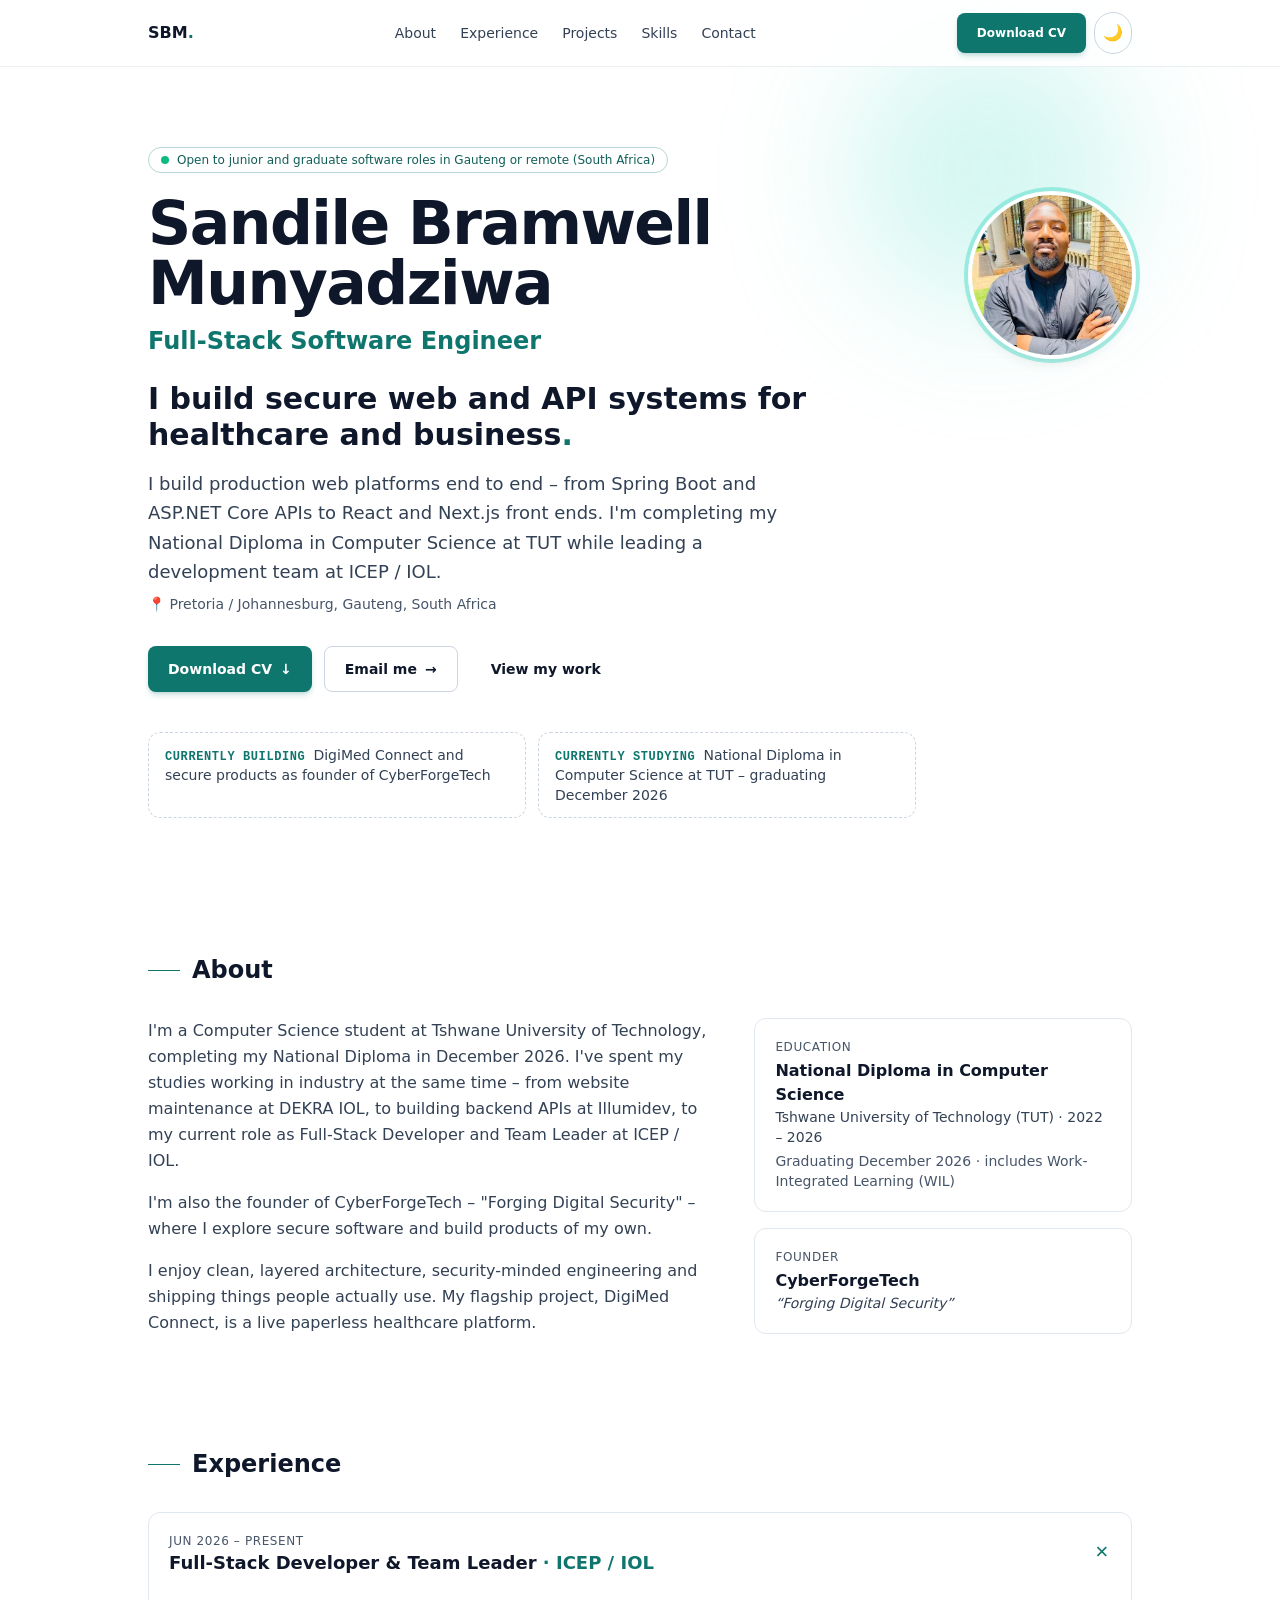
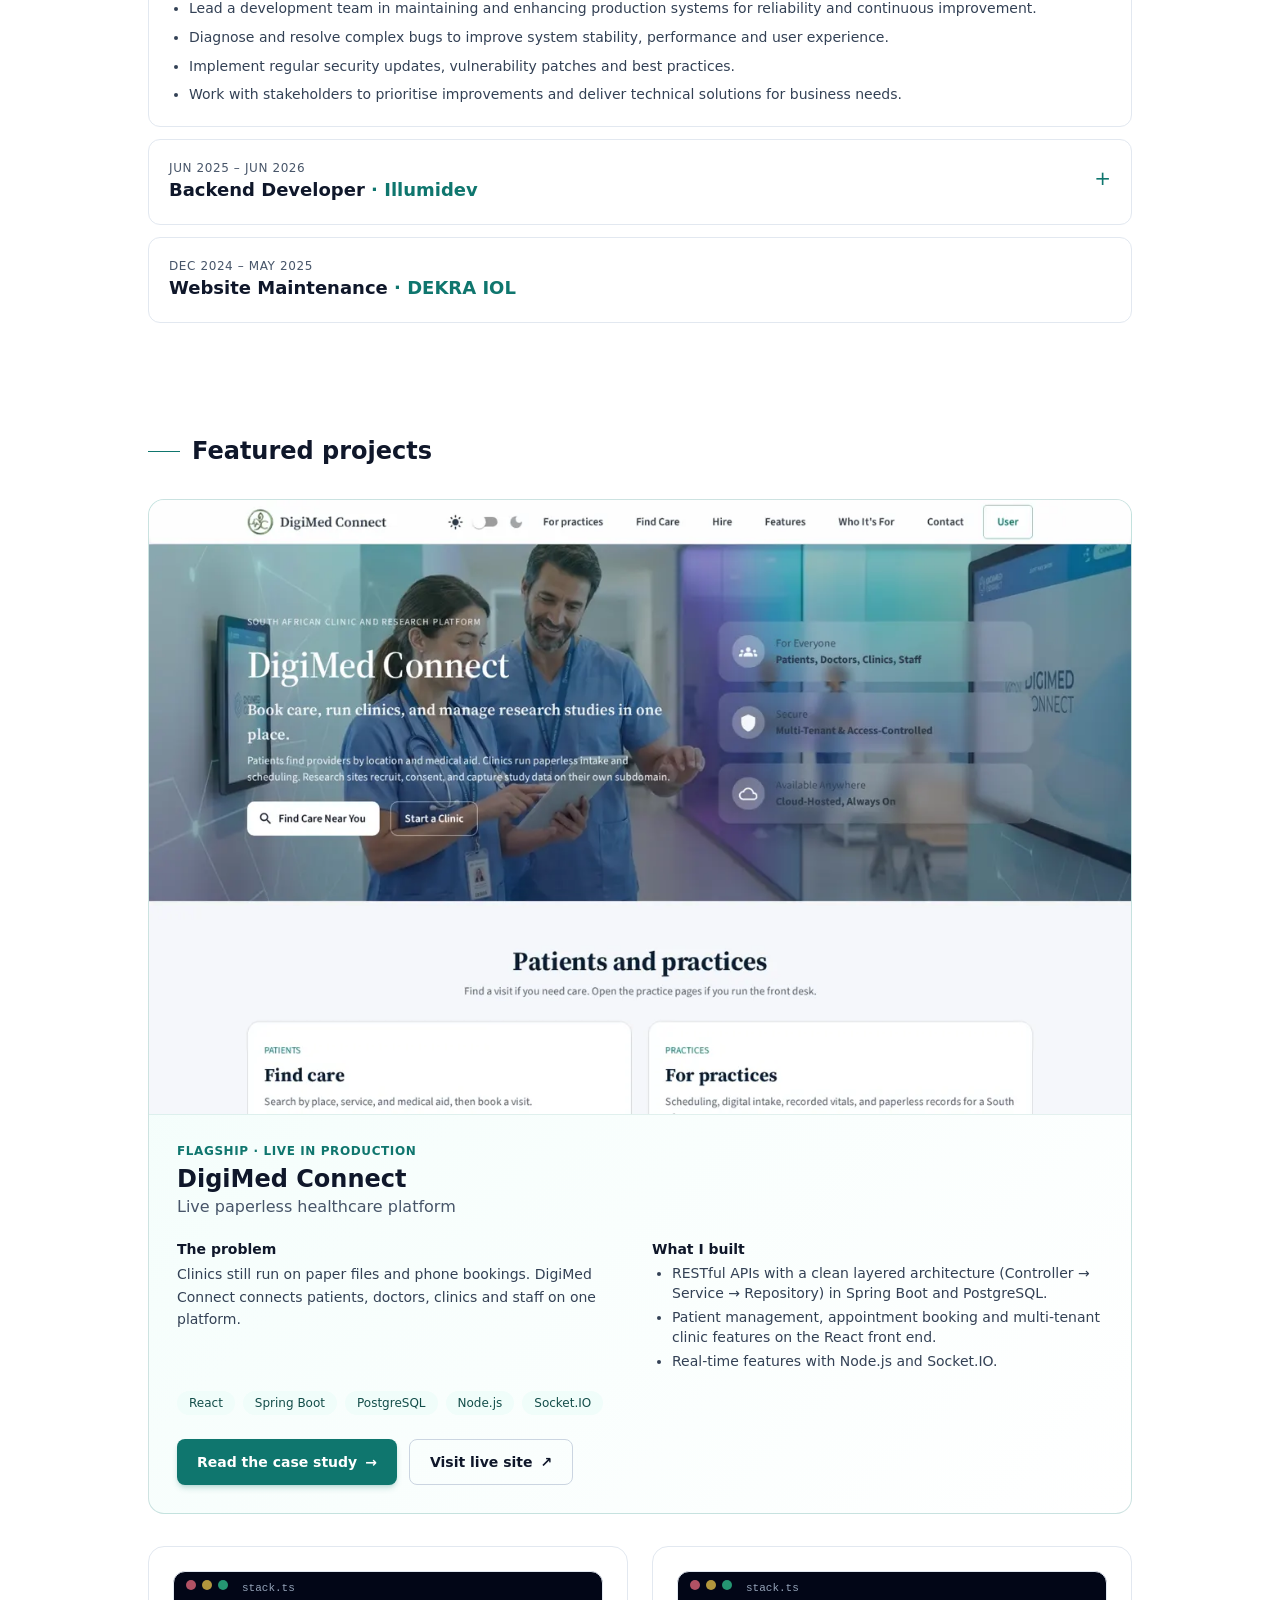
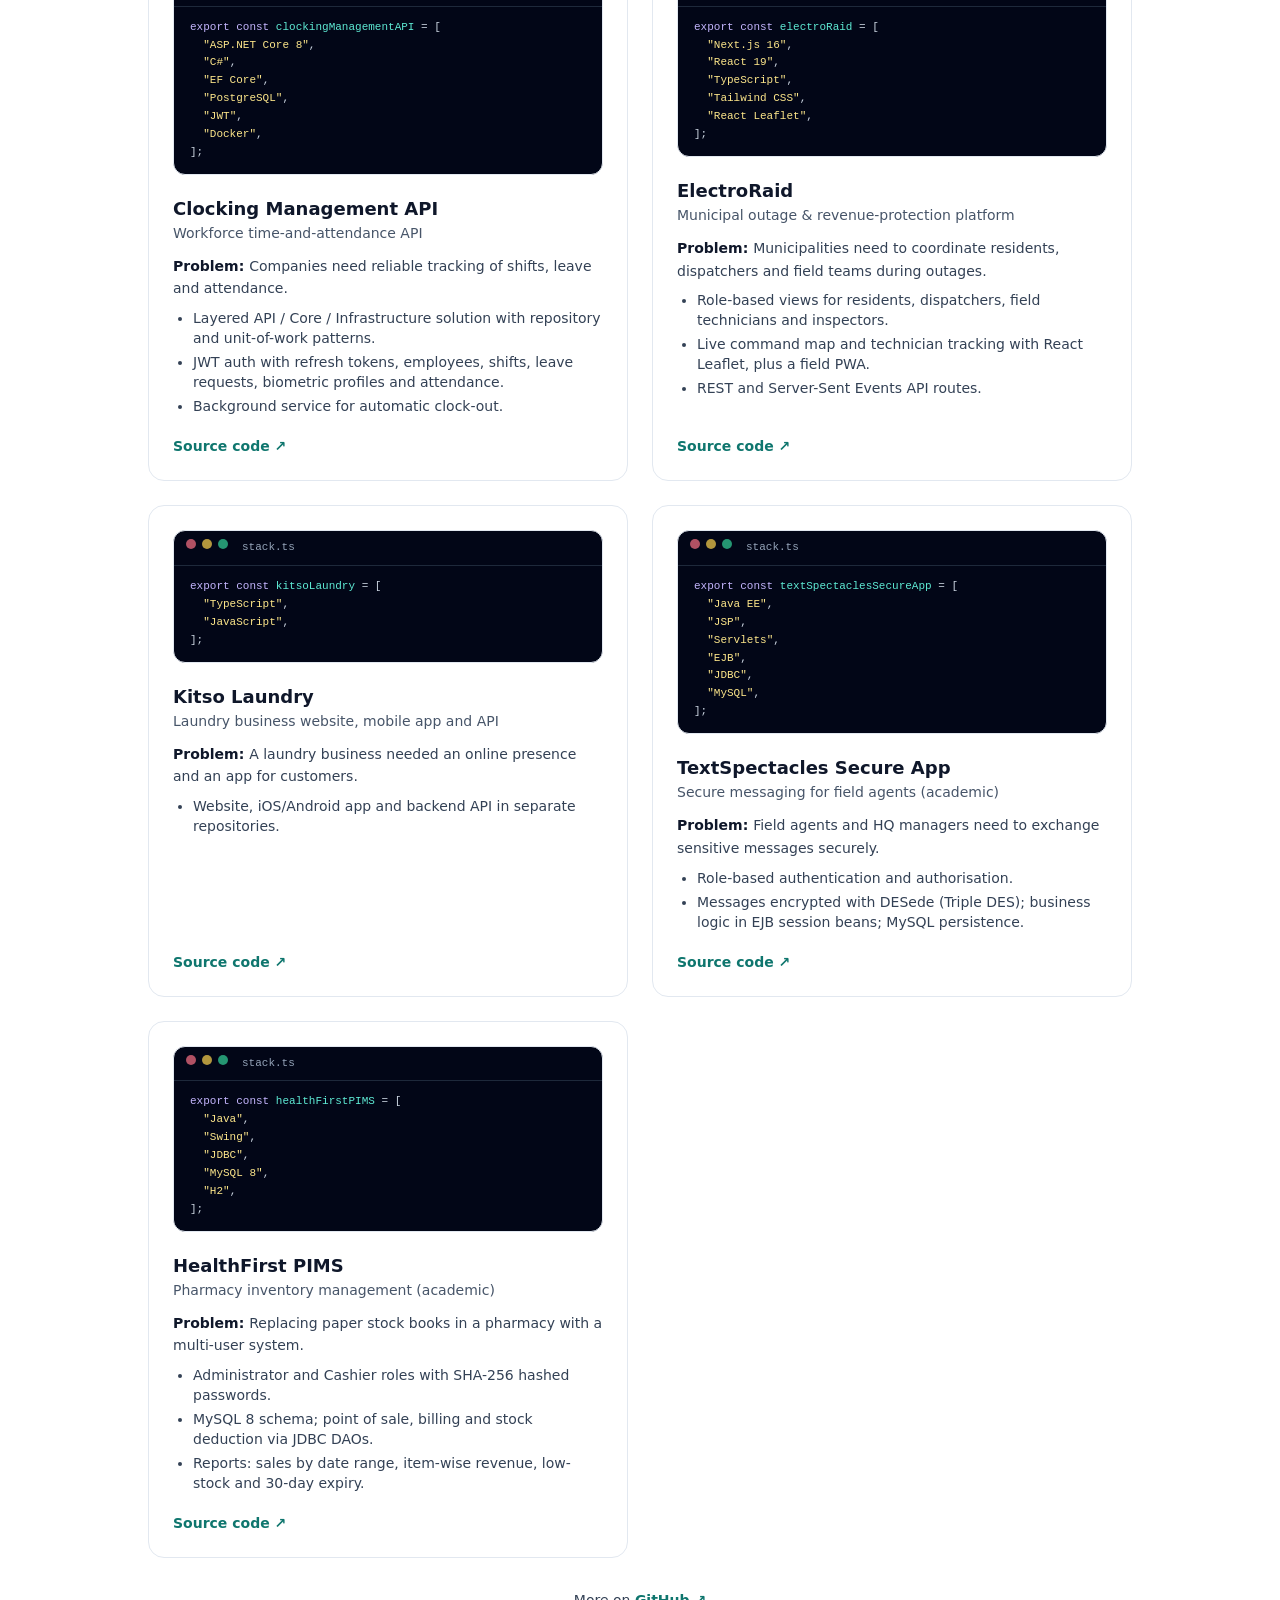
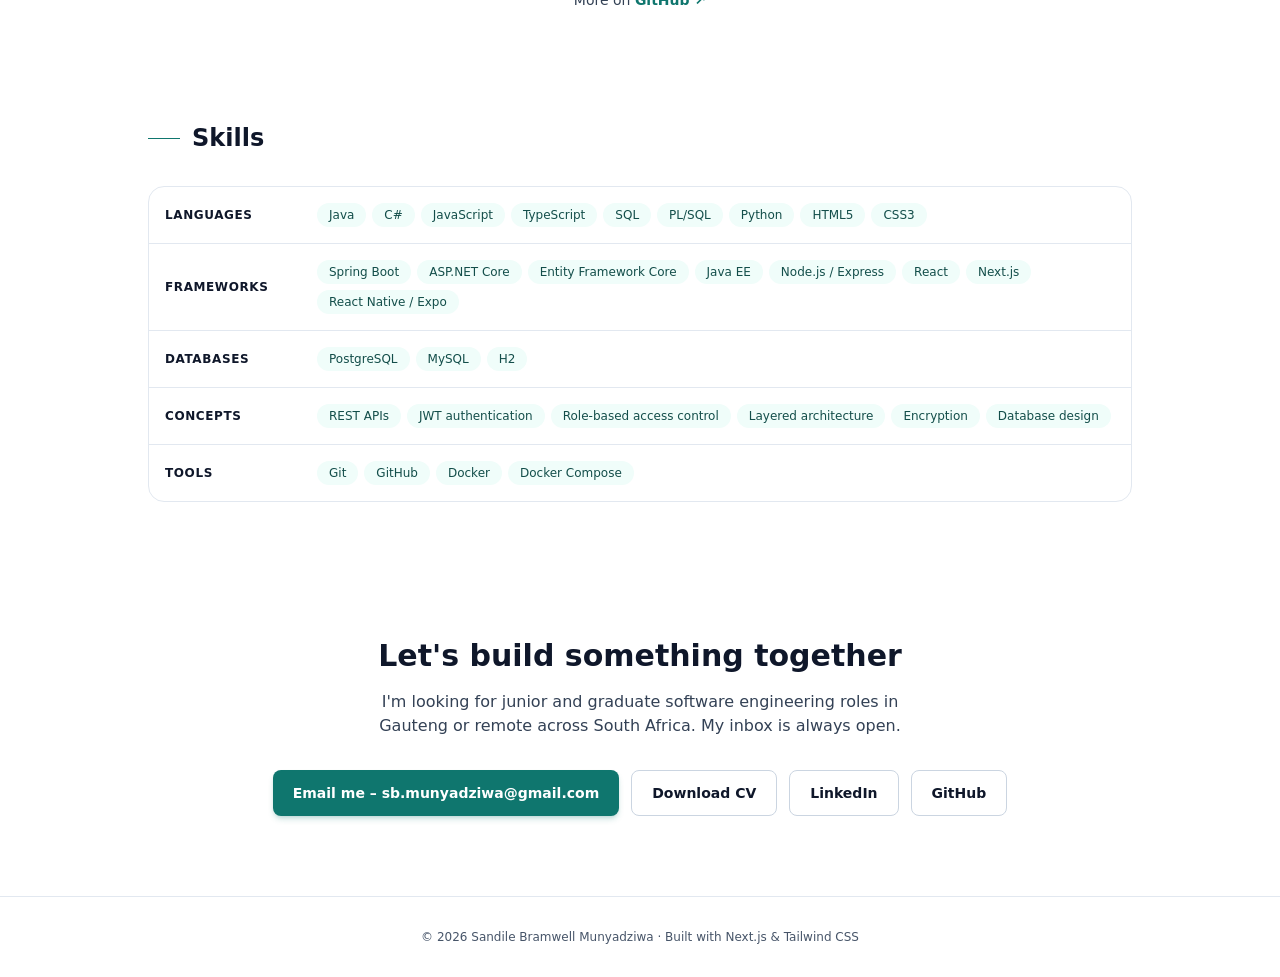
==== commit a67ff7b7: "Deploy portfolio v2" ====
--- a/index.html
+++ b/index.html
@@ -1 +1,30 @@
-<!DOCTYPE html><!--I31zFkfj8e7AUrU3YxnKb--><html lang="en-ZA"><head><meta charSet="utf-8"/><meta name="viewport" content="width=device-width, initial-scale=1"/><link rel="preload" as="image" href="/headshot.jpg"/><link rel="stylesheet" href="/_next/static/css/e544066bc965d9fc.css" data-precedence="next"/><link rel="preload" as="script" fetchPriority="low" href="/_next/static/chunks/webpack-4a462cecab786e93.js"/><script src="/_next/static/chunks/4bd1b696-c023c6e3521b1417.js" async=""></script><script src="/_next/static/chunks/255-a7ba4d37dca2f1fa.js" async=""></script><script src="/_next/static/chunks/main-app-2d999da01838f322.js" async=""></script><script src="/_next/static/chunks/app/page-ec9a2dfea5dec773.js" async=""></script><meta name="theme-color" media="(prefers-color-scheme: dark)" content="#0b1120"/><meta name="theme-color" media="(prefers-color-scheme: light)" content="#ffffff"/><title>Sandile Bramwell Munyadziwa – Full-Stack Software Engineer</title><meta name="description" content="Sandile Bramwell Munyadziwa is a full-stack software engineer in Pretoria / Johannesburg, Gauteng, South Africa. I build production web platforms end to end – from Spring Boot and ASP.NET Core APIs to React and Next.js front ends. I&#x27;m completing my National Diploma in Computer Science at TUT while leading a development team at ICEP / IOL."/><link rel="author" href="https://immortal8725.github.io"/><meta name="author" content="Sandile Bramwell Munyadziwa"/><meta name="keywords" content="Sandile Bramwell Munyadziwa,Sandile Munyadziwa,junior software engineer South Africa,full-stack developer Pretoria,graduate developer Johannesburg"/><meta name="robots" content="index, follow"/><link rel="canonical" href="https://immortal8725.github.io/"/><meta property="og:title" content="Sandile Bramwell Munyadziwa – Full-Stack Software Engineer"/><meta property="og:description" content="I build production web platforms end to end – from Spring Boot and ASP.NET Core APIs to React and Next.js front ends. I&#x27;m completing my National Diploma in Computer Science at TUT while leading a development team at ICEP / IOL."/><meta property="og:url" content="https://immortal8725.github.io/"/><meta property="og:site_name" content="Sandile Bramwell Munyadziwa"/><meta property="og:locale" content="en_ZA"/><meta property="og:image" content="https://immortal8725.github.io/og.png"/><meta property="og:type" content="profile"/><meta name="twitter:card" content="summary_large_image"/><meta name="twitter:title" content="Sandile Bramwell Munyadziwa – Full-Stack Software Engineer"/><meta name="twitter:description" content="I build production web platforms end to end – from Spring Boot and ASP.NET Core APIs to React and Next.js front ends. I&#x27;m completing my National Diploma in Computer Science at TUT while leading a development team at ICEP / IOL."/><meta name="twitter:image" content="https://immortal8725.github.io/og.png"/><script>try{var t=localStorage.getItem('theme');if(t==='dark'||(!t&&matchMedia('(prefers-color-scheme: dark)').matches))document.documentElement.classList.add('dark')}catch(e){}</script><script type="application/ld+json">{"@context":"https://schema.org","@type":"Person","name":"Sandile Bramwell Munyadziwa","jobTitle":"Full-Stack Software Engineer","url":"https://immortal8725.github.io","email":"mailto:sb.munyadziwa@gmail.com","address":{"@type":"PostalAddress","addressRegion":"Gauteng","addressCountry":"ZA"},"alumniOf":{"@type":"CollegeOrUniversity","name":"Tshwane University of Technology"},"sameAs":["https://github.com/Immortal8725","https://www.linkedin.com/in/sandile-bramwell-m-283301240"],"knowsAbout":["Java","Spring Boot","C#","ASP.NET Core","React","Next.js","TypeScript","PostgreSQL"]}</script><script src="/_next/static/chunks/polyfills-42372ed130431b0a.js" noModule=""></script></head><body class="bg-white text-slate-700 antialiased dark:bg-[#0b1120] dark:text-slate-300 font-sans"><div hidden=""><!--$--><!--/$--></div><a href="#main" class="sr-only focus:not-sr-only focus:fixed focus:left-4 focus:top-4 focus:z-50 focus:rounded focus:bg-accent focus:px-4 focus:py-2 focus:text-white">Skip to content</a><header class="sticky top-0 z-40 border-b border-slate-200/70 bg-white/80 backdrop-blur dark:border-slate-800 dark:bg-[#0b1120]/80"><nav aria-label="Main" class="mx-auto flex max-w-5xl items-center justify-between px-5 py-3"><a href="#top" class="font-bold text-slate-900 dark:text-white">SBM<span class="text-accent">.</span></a><ul class="hidden gap-6 text-sm sm:flex"><li><a class="hover:text-accent" href="#about">About</a></li><li><a class="hover:text-accent" href="#experience">Experience</a></li><li><a class="hover:text-accent" href="#projects">Projects</a></li><li><a class="hover:text-accent" href="#skills">Skills</a></li><li><a class="hover:text-accent" href="#contact">Contact</a></li></ul><button aria-label="Toggle dark and light theme" class="rounded-full border border-slate-300 p-2 hover:border-accent dark:border-slate-700 focus-visible:outline focus-visible:outline-2 focus-visible:outline-accent"><span aria-hidden="true" class="block dark:hidden">🌙</span><span aria-hidden="true" class="hidden dark:block">☀️</span></button></nav></header><main id="main" class="mx-auto max-w-5xl px-5"><section id="top" class="flex min-h-[80vh] flex-col justify-center py-20"><p class="mb-4 inline-flex w-fit items-center gap-2 rounded-full border border-teal-300/60 px-3 py-1 text-xs font-medium text-teal-700 dark:border-teal-400/30 dark:text-teal-300"><span class="h-2 w-2 animate-pulse rounded-full bg-emerald-500"></span>Open to junior and graduate software roles in Gauteng or remote (South Africa)</p><div class="flex flex-col-reverse items-start gap-6 sm:flex-row sm:items-center"><h1 class="text-4xl font-extrabold tracking-tight text-slate-900 sm:text-6xl dark:text-white">Sandile Bramwell Munyadziwa</h1><img src="/headshot.jpg" alt="Sandile Bramwell Munyadziwa" width="160" height="160" class="h-28 w-28 shrink-0 rounded-full object-cover ring-4 ring-teal-400/40 ring-offset-4 ring-offset-white shadow-lg sm:h-40 sm:w-40 dark:ring-offset-[#0b1120]"/></div><p class="mt-3 text-2xl font-semibold text-accent sm:text-3xl">Full-Stack Software Engineer</p><p class="mt-6 max-w-2xl text-lg leading-relaxed">I build production web platforms end to end – from Spring Boot and ASP.NET Core APIs to React and Next.js front ends. I&#x27;m completing my National Diploma in Computer Science at TUT while leading a development team at ICEP / IOL.</p><p class="mt-2 text-sm text-slate-500">📍 <!-- -->Pretoria / Johannesburg, Gauteng, South Africa</p><div class="mt-10 flex flex-wrap gap-3"><a href="#projects" class="inline-flex items-center rounded-lg px-5 py-3 text-sm font-semibold transition focus-visible:outline focus-visible:outline-2 focus-visible:outline-offset-2 focus-visible:outline-accent bg-accent text-white hover:bg-teal-600">View my work</a><a href="/SANDILE_BRAMWELL_MUNYADZIWA_CV_Graduate.pdf" download="" class="inline-flex items-center rounded-lg px-5 py-3 text-sm font-semibold transition focus-visible:outline focus-visible:outline-2 focus-visible:outline-offset-2 focus-visible:outline-accent border border-slate-300 hover:border-accent dark:border-slate-700">Download CV</a><a href="mailto:sb.munyadziwa@gmail.com" class="inline-flex items-center rounded-lg px-5 py-3 text-sm font-semibold transition focus-visible:outline focus-visible:outline-2 focus-visible:outline-offset-2 focus-visible:outline-accent border border-slate-300 hover:border-accent dark:border-slate-700">Email me</a></div></section><section id="about" aria-labelledby="about-h" class="reveal py-16"><h2 id="about-h" class="mb-8 flex items-center gap-3 text-2xl font-bold text-slate-900 dark:text-white"><span class="h-px w-8 bg-accent"></span>About</h2><div class="grid gap-10 md:grid-cols-[3fr_2fr]"><div class="space-y-4 leading-relaxed"><p>I&#x27;m a Computer Science student at Tshwane University of Technology, completing my National Diploma in December 2026. I&#x27;ve spent my studies working in industry at the same time – from website maintenance at DEKRA IOL, to building backend APIs at Illumidev, to my current role as Full-Stack Developer and Team Leader at ICEP / IOL.</p><p>I&#x27;m also the founder of CyberForgeTech – &quot;Forging Digital Security&quot; – where I explore secure software and build products of my own.</p><p>I enjoy clean, layered architecture, security-minded engineering and shipping things people actually use. My flagship project, DigiMed Connect, is a live paperless healthcare platform.</p></div><div class="space-y-4"><div class="rounded-xl border border-slate-200 p-5 dark:border-slate-800"><p class="text-xs uppercase tracking-wider text-slate-500">Education</p><p class="mt-1 font-semibold text-slate-900 dark:text-white">National Diploma in Computer Science</p><p class="text-sm">Tshwane University of Technology (TUT)<!-- --> · <!-- -->2022 – 2026</p><p class="mt-1 text-sm text-slate-500">Graduating December 2026 · includes Work-Integrated Learning (WIL)</p></div><div class="rounded-xl border border-slate-200 p-5 dark:border-slate-800"><p class="text-xs uppercase tracking-wider text-slate-500">Founder</p><p class="mt-1 font-semibold text-slate-900 dark:text-white">CyberForgeTech</p><p class="text-sm italic">“<!-- -->Forging Digital Security<!-- -->”</p></div></div></div></section><section id="experience" aria-labelledby="experience-h" class="reveal py-16"><h2 id="experience-h" class="mb-8 flex items-center gap-3 text-2xl font-bold text-slate-900 dark:text-white"><span class="h-px w-8 bg-accent"></span>Experience</h2><ol class="relative space-y-10 border-l border-slate-200 pl-6 dark:border-slate-800"><li class="relative"><span class="absolute -left-[31px] top-1.5 h-3 w-3 rounded-full border-2 border-accent bg-white dark:bg-[#0b1120]"></span><p class="text-xs font-medium uppercase tracking-wider text-slate-500">Jun 2026 – Present</p><h3 class="text-lg font-semibold text-slate-900 dark:text-white">Full-Stack Developer &amp; Team Leader<!-- --> <span class="text-accent">· <!-- -->ICEP / IOL</span></h3><ul class="mt-3 list-disc space-y-1.5 pl-5 text-sm leading-relaxed"><li>Lead a development team in maintaining and enhancing production systems for reliability and continuous improvement.</li><li>Diagnose and resolve complex bugs to improve system stability, performance and user experience.</li><li>Implement regular security updates, vulnerability patches and best practices.</li><li>Work with stakeholders to prioritise improvements and deliver technical solutions for business needs.</li></ul></li><li class="relative"><span class="absolute -left-[31px] top-1.5 h-3 w-3 rounded-full border-2 border-accent bg-white dark:bg-[#0b1120]"></span><p class="text-xs font-medium uppercase tracking-wider text-slate-500">Jun 2025 – Jun 2026</p><h3 class="text-lg font-semibold text-slate-900 dark:text-white">Backend Developer<!-- --> <span class="text-accent">· <!-- -->Illumidev</span></h3><ul class="mt-3 list-disc space-y-1.5 pl-5 text-sm leading-relaxed"><li>Designed, developed and maintained backend APIs in Node.js and Python powering production systems.</li><li>Collaborated with front-end and DevOps teams for seamless integration and smooth deployments.</li><li>Applied clean coding, modular design and security best practices across the lifecycle.</li></ul></li><li class="relative"><span class="absolute -left-[31px] top-1.5 h-3 w-3 rounded-full border-2 border-accent bg-white dark:bg-[#0b1120]"></span><p class="text-xs font-medium uppercase tracking-wider text-slate-500">Dec 2024 – May 2025</p><h3 class="text-lg font-semibold text-slate-900 dark:text-white">Website Maintenance<!-- --> <span class="text-accent">· <!-- -->DEKRA IOL</span></h3></li></ol></section><section id="projects" aria-labelledby="projects-h" class="reveal py-16"><h2 id="projects-h" class="mb-8 flex items-center gap-3 text-2xl font-bold text-slate-900 dark:text-white"><span class="h-px w-8 bg-accent"></span>Featured projects</h2><article class="mb-8 rounded-2xl border border-teal-300/60 bg-gradient-to-br from-teal-50 to-white p-7 dark:border-teal-400/20 dark:from-teal-400/10 dark:to-transparent"><p class="text-xs font-semibold uppercase tracking-wider text-accent">Flagship · Live in production</p><h3 class="mt-1 text-2xl font-bold text-slate-900 dark:text-white">DigiMed Connect</h3><p class="text-slate-500">Live paperless healthcare platform</p><div class="mt-5 grid gap-6 md:grid-cols-2"><div><p class="text-sm font-semibold text-slate-900 dark:text-white">The problem</p><p class="mt-1 text-sm leading-relaxed">Clinics still run on paper files and phone bookings. DigiMed Connect connects patients, doctors, clinics and staff on one platform.</p></div><div><p class="text-sm font-semibold text-slate-900 dark:text-white">What I built</p><ul class="mt-1 list-disc space-y-1 pl-5 text-sm"><li>RESTful APIs with a clean layered architecture (Controller → Service → Repository) in Spring Boot and PostgreSQL.</li><li>Patient management, appointment booking and multi-tenant clinic features on the React front end.</li><li>Real-time features with Node.js and Socket.IO.</li></ul></div></div><ul class="mt-5 flex flex-wrap gap-2"><li class="rounded-full bg-teal-50 px-3 py-1 text-xs font-medium text-teal-800 dark:bg-teal-400/10 dark:text-teal-300">React</li><li class="rounded-full bg-teal-50 px-3 py-1 text-xs font-medium text-teal-800 dark:bg-teal-400/10 dark:text-teal-300">Spring Boot</li><li class="rounded-full bg-teal-50 px-3 py-1 text-xs font-medium text-teal-800 dark:bg-teal-400/10 dark:text-teal-300">PostgreSQL</li><li class="rounded-full bg-teal-50 px-3 py-1 text-xs font-medium text-teal-800 dark:bg-teal-400/10 dark:text-teal-300">Node.js</li><li class="rounded-full bg-teal-50 px-3 py-1 text-xs font-medium text-teal-800 dark:bg-teal-400/10 dark:text-teal-300">Socket.IO</li></ul><a href="https://digimed-connect.co.za" target="_blank" rel="noopener noreferrer" class="inline-flex items-center rounded-lg px-5 py-3 text-sm font-semibold transition focus-visible:outline focus-visible:outline-2 focus-visible:outline-offset-2 focus-visible:outline-accent mt-6 bg-accent text-white hover:bg-teal-600">Visit <!-- -->DigiMed Connect<!-- --> ↗</a></article><div class="grid gap-6 md:grid-cols-2"><article class="flex flex-col rounded-2xl border border-slate-200 p-6 transition hover:-translate-y-1 hover:border-accent dark:border-slate-800"><h3 class="text-lg font-bold text-slate-900 dark:text-white">Clocking Management API</h3><p class="text-sm text-slate-500">Workforce time-and-attendance API</p><p class="mt-3 text-sm leading-relaxed"><span class="font-semibold text-slate-900 dark:text-white">Problem: </span>Companies need reliable tracking of shifts, leave and attendance.</p><ul class="mt-2 list-disc space-y-1 pl-5 text-sm"><li>Layered API / Core / Infrastructure solution with repository and unit-of-work patterns.</li><li>JWT auth with refresh tokens, employees, shifts, leave requests, biometric profiles and attendance.</li><li>Background service for automatic clock-out.</li></ul><ul class="mt-4 flex flex-wrap gap-2"><li class="rounded-full bg-teal-50 px-3 py-1 text-xs font-medium text-teal-800 dark:bg-teal-400/10 dark:text-teal-300">ASP.NET Core 8</li><li class="rounded-full bg-teal-50 px-3 py-1 text-xs font-medium text-teal-800 dark:bg-teal-400/10 dark:text-teal-300">C#</li><li class="rounded-full bg-teal-50 px-3 py-1 text-xs font-medium text-teal-800 dark:bg-teal-400/10 dark:text-teal-300">EF Core</li><li class="rounded-full bg-teal-50 px-3 py-1 text-xs font-medium text-teal-800 dark:bg-teal-400/10 dark:text-teal-300">PostgreSQL</li><li class="rounded-full bg-teal-50 px-3 py-1 text-xs font-medium text-teal-800 dark:bg-teal-400/10 dark:text-teal-300">JWT</li><li class="rounded-full bg-teal-50 px-3 py-1 text-xs font-medium text-teal-800 dark:bg-teal-400/10 dark:text-teal-300">Docker</li></ul><div class="mt-auto flex gap-4 pt-5 text-sm font-semibold"><a class="text-accent hover:underline" href="https://github.com/Immortal8725/ClockingManagement" target="_blank" rel="noopener noreferrer">Source code ↗<span class="sr-only"> for <!-- -->Clocking Management API</span></a></div></article><article class="flex flex-col rounded-2xl border border-slate-200 p-6 transition hover:-translate-y-1 hover:border-accent dark:border-slate-800"><h3 class="text-lg font-bold text-slate-900 dark:text-white">ElectroRaid</h3><p class="text-sm text-slate-500">Municipal outage &amp; revenue-protection platform</p><p class="mt-3 text-sm leading-relaxed"><span class="font-semibold text-slate-900 dark:text-white">Problem: </span>Municipalities need to coordinate residents, dispatchers and field teams during outages.</p><ul class="mt-2 list-disc space-y-1 pl-5 text-sm"><li>Role-based views for residents, dispatchers, field technicians and inspectors.</li><li>Live command map and technician tracking with React Leaflet, plus a field PWA.</li><li>REST and Server-Sent Events API routes.</li></ul><ul class="mt-4 flex flex-wrap gap-2"><li class="rounded-full bg-teal-50 px-3 py-1 text-xs font-medium text-teal-800 dark:bg-teal-400/10 dark:text-teal-300">Next.js 16</li><li class="rounded-full bg-teal-50 px-3 py-1 text-xs font-medium text-teal-800 dark:bg-teal-400/10 dark:text-teal-300">React 19</li><li class="rounded-full bg-teal-50 px-3 py-1 text-xs font-medium text-teal-800 dark:bg-teal-400/10 dark:text-teal-300">TypeScript</li><li class="rounded-full bg-teal-50 px-3 py-1 text-xs font-medium text-teal-800 dark:bg-teal-400/10 dark:text-teal-300">Tailwind CSS</li><li class="rounded-full bg-teal-50 px-3 py-1 text-xs font-medium text-teal-800 dark:bg-teal-400/10 dark:text-teal-300">React Leaflet</li></ul><div class="mt-auto flex gap-4 pt-5 text-sm font-semibold"><a class="text-accent hover:underline" href="https://github.com/Immortal8725/KEL" target="_blank" rel="noopener noreferrer">Source code ↗<span class="sr-only"> for <!-- -->ElectroRaid</span></a></div></article><article class="flex flex-col rounded-2xl border border-slate-200 p-6 transition hover:-translate-y-1 hover:border-accent dark:border-slate-800"><h3 class="text-lg font-bold text-slate-900 dark:text-white">Kitso Laundry</h3><p class="text-sm text-slate-500">Laundry business website, mobile app and API</p><p class="mt-3 text-sm leading-relaxed"><span class="font-semibold text-slate-900 dark:text-white">Problem: </span>A laundry business needed an online presence and an app for customers.</p><ul class="mt-2 list-disc space-y-1 pl-5 text-sm"><li>Website, iOS/Android app and backend API in separate repositories.</li></ul><ul class="mt-4 flex flex-wrap gap-2"><li class="rounded-full bg-teal-50 px-3 py-1 text-xs font-medium text-teal-800 dark:bg-teal-400/10 dark:text-teal-300">TypeScript</li><li class="rounded-full bg-teal-50 px-3 py-1 text-xs font-medium text-teal-800 dark:bg-teal-400/10 dark:text-teal-300">JavaScript</li></ul><div class="mt-auto flex gap-4 pt-5 text-sm font-semibold"><a class="text-accent hover:underline" href="https://kitso-laundry.vercel.app" target="_blank" rel="noopener noreferrer">Live demo ↗<span class="sr-only"> for <!-- -->Kitso Laundry</span></a><a class="text-accent hover:underline" href="https://github.com/Immortal8725/kitso-web" target="_blank" rel="noopener noreferrer">Source code ↗<span class="sr-only"> for <!-- -->Kitso Laundry</span></a></div></article><article class="flex flex-col rounded-2xl border border-slate-200 p-6 transition hover:-translate-y-1 hover:border-accent dark:border-slate-800"><h3 class="text-lg font-bold text-slate-900 dark:text-white">TextSpectacles Secure App</h3><p class="text-sm text-slate-500">Secure messaging for field agents (academic)</p><p class="mt-3 text-sm leading-relaxed"><span class="font-semibold text-slate-900 dark:text-white">Problem: </span>Field agents and HQ managers need to exchange sensitive messages securely.</p><ul class="mt-2 list-disc space-y-1 pl-5 text-sm"><li>Role-based authentication and authorisation.</li><li>Messages encrypted with DESede (Triple DES); business logic in EJB session beans; MySQL persistence.</li></ul><ul class="mt-4 flex flex-wrap gap-2"><li class="rounded-full bg-teal-50 px-3 py-1 text-xs font-medium text-teal-800 dark:bg-teal-400/10 dark:text-teal-300">Java EE</li><li class="rounded-full bg-teal-50 px-3 py-1 text-xs font-medium text-teal-800 dark:bg-teal-400/10 dark:text-teal-300">JSP</li><li class="rounded-full bg-teal-50 px-3 py-1 text-xs font-medium text-teal-800 dark:bg-teal-400/10 dark:text-teal-300">Servlets</li><li class="rounded-full bg-teal-50 px-3 py-1 text-xs font-medium text-teal-800 dark:bg-teal-400/10 dark:text-teal-300">EJB</li><li class="rounded-full bg-teal-50 px-3 py-1 text-xs font-medium text-teal-800 dark:bg-teal-400/10 dark:text-teal-300">JDBC</li><li class="rounded-full bg-teal-50 px-3 py-1 text-xs font-medium text-teal-800 dark:bg-teal-400/10 dark:text-teal-300">MySQL</li></ul><div class="mt-auto flex gap-4 pt-5 text-sm font-semibold"><a class="text-accent hover:underline" href="https://github.com/Immortal8725/TextSpectaclesSecureApp" target="_blank" rel="noopener noreferrer">Source code ↗<span class="sr-only"> for <!-- -->TextSpectacles Secure App</span></a></div></article><article class="flex flex-col rounded-2xl border border-slate-200 p-6 transition hover:-translate-y-1 hover:border-accent dark:border-slate-800"><h3 class="text-lg font-bold text-slate-900 dark:text-white">HealthFirst PIMS</h3><p class="text-sm text-slate-500">Pharmacy inventory management (academic)</p><p class="mt-3 text-sm leading-relaxed"><span class="font-semibold text-slate-900 dark:text-white">Problem: </span>Replacing paper stock books in a pharmacy with a multi-user system.</p><ul class="mt-2 list-disc space-y-1 pl-5 text-sm"><li>Administrator and Cashier roles with SHA-256 hashed passwords.</li><li>MySQL 8 schema; point of sale, billing and stock deduction via JDBC DAOs.</li><li>Reports: sales by date range, item-wise revenue, low-stock and 30-day expiry.</li></ul><ul class="mt-4 flex flex-wrap gap-2"><li class="rounded-full bg-teal-50 px-3 py-1 text-xs font-medium text-teal-800 dark:bg-teal-400/10 dark:text-teal-300">Java</li><li class="rounded-full bg-teal-50 px-3 py-1 text-xs font-medium text-teal-800 dark:bg-teal-400/10 dark:text-teal-300">Swing</li><li class="rounded-full bg-teal-50 px-3 py-1 text-xs font-medium text-teal-800 dark:bg-teal-400/10 dark:text-teal-300">JDBC</li><li class="rounded-full bg-teal-50 px-3 py-1 text-xs font-medium text-teal-800 dark:bg-teal-400/10 dark:text-teal-300">MySQL 8</li><li class="rounded-full bg-teal-50 px-3 py-1 text-xs font-medium text-teal-800 dark:bg-teal-400/10 dark:text-teal-300">H2</li></ul><div class="mt-auto flex gap-4 pt-5 text-sm font-semibold"><a class="text-accent hover:underline" href="https://github.com/Immortal8725/Pharmacy-Inventory-Management-System" target="_blank" rel="noopener noreferrer">Source code ↗<span class="sr-only"> for <!-- -->HealthFirst PIMS</span></a></div></article></div><p class="mt-8 text-center text-sm">More on <a class="font-semibold text-accent hover:underline" href="https://github.com/Immortal8725">GitHub ↗</a></p></section><section id="skills" aria-labelledby="skills-h" class="reveal py-16"><h2 id="skills-h" class="mb-8 flex items-center gap-3 text-2xl font-bold text-slate-900 dark:text-white"><span class="h-px w-8 bg-accent"></span>Skills</h2><dl class="grid gap-6 sm:grid-cols-2"><div><dt class="mb-2 text-sm font-semibold text-slate-900 dark:text-white">Languages</dt><dd><ul class="flex flex-wrap gap-2"><li class="rounded-full bg-teal-50 px-3 py-1 text-xs font-medium text-teal-800 dark:bg-teal-400/10 dark:text-teal-300">Java</li><li class="rounded-full bg-teal-50 px-3 py-1 text-xs font-medium text-teal-800 dark:bg-teal-400/10 dark:text-teal-300">C#</li><li class="rounded-full bg-teal-50 px-3 py-1 text-xs font-medium text-teal-800 dark:bg-teal-400/10 dark:text-teal-300">JavaScript</li><li class="rounded-full bg-teal-50 px-3 py-1 text-xs font-medium text-teal-800 dark:bg-teal-400/10 dark:text-teal-300">TypeScript</li><li class="rounded-full bg-teal-50 px-3 py-1 text-xs font-medium text-teal-800 dark:bg-teal-400/10 dark:text-teal-300">SQL</li><li class="rounded-full bg-teal-50 px-3 py-1 text-xs font-medium text-teal-800 dark:bg-teal-400/10 dark:text-teal-300">PL/SQL</li><li class="rounded-full bg-teal-50 px-3 py-1 text-xs font-medium text-teal-800 dark:bg-teal-400/10 dark:text-teal-300">Python</li><li class="rounded-full bg-teal-50 px-3 py-1 text-xs font-medium text-teal-800 dark:bg-teal-400/10 dark:text-teal-300">HTML5</li><li class="rounded-full bg-teal-50 px-3 py-1 text-xs font-medium text-teal-800 dark:bg-teal-400/10 dark:text-teal-300">CSS3</li></ul></dd></div><div><dt class="mb-2 text-sm font-semibold text-slate-900 dark:text-white">Frameworks</dt><dd><ul class="flex flex-wrap gap-2"><li class="rounded-full bg-teal-50 px-3 py-1 text-xs font-medium text-teal-800 dark:bg-teal-400/10 dark:text-teal-300">Spring Boot</li><li class="rounded-full bg-teal-50 px-3 py-1 text-xs font-medium text-teal-800 dark:bg-teal-400/10 dark:text-teal-300">ASP.NET Core</li><li class="rounded-full bg-teal-50 px-3 py-1 text-xs font-medium text-teal-800 dark:bg-teal-400/10 dark:text-teal-300">Entity Framework Core</li><li class="rounded-full bg-teal-50 px-3 py-1 text-xs font-medium text-teal-800 dark:bg-teal-400/10 dark:text-teal-300">Java EE</li><li class="rounded-full bg-teal-50 px-3 py-1 text-xs font-medium text-teal-800 dark:bg-teal-400/10 dark:text-teal-300">Node.js / Express</li><li class="rounded-full bg-teal-50 px-3 py-1 text-xs font-medium text-teal-800 dark:bg-teal-400/10 dark:text-teal-300">React</li><li class="rounded-full bg-teal-50 px-3 py-1 text-xs font-medium text-teal-800 dark:bg-teal-400/10 dark:text-teal-300">Next.js</li><li class="rounded-full bg-teal-50 px-3 py-1 text-xs font-medium text-teal-800 dark:bg-teal-400/10 dark:text-teal-300">React Native / Expo</li></ul></dd></div><div><dt class="mb-2 text-sm font-semibold text-slate-900 dark:text-white">Databases</dt><dd><ul class="flex flex-wrap gap-2"><li class="rounded-full bg-teal-50 px-3 py-1 text-xs font-medium text-teal-800 dark:bg-teal-400/10 dark:text-teal-300">PostgreSQL</li><li class="rounded-full bg-teal-50 px-3 py-1 text-xs font-medium text-teal-800 dark:bg-teal-400/10 dark:text-teal-300">MySQL</li><li class="rounded-full bg-teal-50 px-3 py-1 text-xs font-medium text-teal-800 dark:bg-teal-400/10 dark:text-teal-300">H2</li></ul></dd></div><div><dt class="mb-2 text-sm font-semibold text-slate-900 dark:text-white">Concepts</dt><dd><ul class="flex flex-wrap gap-2"><li class="rounded-full bg-teal-50 px-3 py-1 text-xs font-medium text-teal-800 dark:bg-teal-400/10 dark:text-teal-300">REST APIs</li><li class="rounded-full bg-teal-50 px-3 py-1 text-xs font-medium text-teal-800 dark:bg-teal-400/10 dark:text-teal-300">JWT authentication</li><li class="rounded-full bg-teal-50 px-3 py-1 text-xs font-medium text-teal-800 dark:bg-teal-400/10 dark:text-teal-300">Role-based access control</li><li class="rounded-full bg-teal-50 px-3 py-1 text-xs font-medium text-teal-800 dark:bg-teal-400/10 dark:text-teal-300">Layered architecture</li><li class="rounded-full bg-teal-50 px-3 py-1 text-xs font-medium text-teal-800 dark:bg-teal-400/10 dark:text-teal-300">Encryption</li><li class="rounded-full bg-teal-50 px-3 py-1 text-xs font-medium text-teal-800 dark:bg-teal-400/10 dark:text-teal-300">Database design</li></ul></dd></div><div><dt class="mb-2 text-sm font-semibold text-slate-900 dark:text-white">Tools</dt><dd><ul class="flex flex-wrap gap-2"><li class="rounded-full bg-teal-50 px-3 py-1 text-xs font-medium text-teal-800 dark:bg-teal-400/10 dark:text-teal-300">Git</li><li class="rounded-full bg-teal-50 px-3 py-1 text-xs font-medium text-teal-800 dark:bg-teal-400/10 dark:text-teal-300">GitHub</li><li class="rounded-full bg-teal-50 px-3 py-1 text-xs font-medium text-teal-800 dark:bg-teal-400/10 dark:text-teal-300">Docker</li><li class="rounded-full bg-teal-50 px-3 py-1 text-xs font-medium text-teal-800 dark:bg-teal-400/10 dark:text-teal-300">Docker Compose</li></ul></dd></div></dl></section><section id="contact" aria-labelledby="contact-h" class="reveal py-20 text-center"><h2 id="contact-h" class="text-3xl font-bold text-slate-900 dark:text-white">Let&#x27;s build something together</h2><p class="mx-auto mt-4 max-w-xl">I&#x27;m looking for junior and graduate software engineering roles in Gauteng or remote across South Africa. My inbox is always open.</p><div class="mt-8 flex flex-wrap justify-center gap-3"><a href="mailto:sb.munyadziwa@gmail.com" class="inline-flex items-center rounded-lg px-5 py-3 text-sm font-semibold transition focus-visible:outline focus-visible:outline-2 focus-visible:outline-offset-2 focus-visible:outline-accent bg-accent text-white hover:bg-teal-600">sb.munyadziwa@gmail.com</a><a href="https://github.com/Immortal8725" class="inline-flex items-center rounded-lg px-5 py-3 text-sm font-semibold transition focus-visible:outline focus-visible:outline-2 focus-visible:outline-offset-2 focus-visible:outline-accent border border-slate-300 hover:border-accent dark:border-slate-700">GitHub</a><a href="https://www.linkedin.com/in/sandile-bramwell-m-283301240" class="inline-flex items-center rounded-lg px-5 py-3 text-sm font-semibold transition focus-visible:outline focus-visible:outline-2 focus-visible:outline-offset-2 focus-visible:outline-accent border border-slate-300 hover:border-accent dark:border-slate-700">LinkedIn</a><a href="/SANDILE_BRAMWELL_MUNYADZIWA_CV_Graduate.pdf" download="" class="inline-flex items-center rounded-lg px-5 py-3 text-sm font-semibold transition focus-visible:outline focus-visible:outline-2 focus-visible:outline-offset-2 focus-visible:outline-accent border border-slate-300 hover:border-accent dark:border-slate-700">Download CV</a></div></section></main><footer class="border-t border-slate-200 py-8 text-center text-xs text-slate-500 dark:border-slate-800">© <!-- -->2026<!-- --> <!-- -->Sandile Bramwell Munyadziwa<!-- --> · Built with Next.js &amp; Tailwind CSS</footer><!--$--><!--/$--><script src="/_next/static/chunks/webpack-4a462cecab786e93.js" id="_R_" async=""></script><script>(self.__next_f=self.__next_f||[]).push([0])</script><script>self.__next_f.push([1,"1:\"$Sreact.fragment\"\n2:I[9766,[],\"\"]\n3:I[8924,[],\"\"]\n4:I[909,[\"974\",\"static/chunks/app/page-ec9a2dfea5dec773.js\"],\"default\"]\ne:I[7150,[],\"\"]\n:HL[\"/_next/static/css/e544066bc965d9fc.css\",\"style\"]\n"])</script><script>self.__next_f.push([1,"0:{\"P\":null,\"b\":\"I31zFkfj8e7AUrU3YxnKb\",\"p\":\"\",\"c\":[\"\",\"\"],\"i\":false,\"f\":[[[\"\",{\"children\":[\"__PAGE__\",{}]},\"$undefined\",\"$undefined\",true],[\"\",[\"$\",\"$1\",\"c\",{\"children\":[[[\"$\",\"link\",\"0\",{\"rel\":\"stylesheet\",\"href\":\"/_next/static/css/e544066bc965d9fc.css\",\"precedence\":\"next\",\"crossOrigin\":\"$undefined\",\"nonce\":\"$undefined\"}]],[\"$\",\"html\",null,{\"lang\":\"en-ZA\",\"suppressHydrationWarning\":true,\"children\":[[\"$\",\"head\",null,{\"children\":[[\"$\",\"script\",null,{\"dangerouslySetInnerHTML\":{\"__html\":\"try{var t=localStorage.getItem('theme');if(t==='dark'||(!t\u0026\u0026matchMedia('(prefers-color-scheme: dark)').matches))document.documentElement.classList.add('dark')}catch(e){}\"}}],[\"$\",\"script\",null,{\"type\":\"application/ld+json\",\"dangerouslySetInnerHTML\":{\"__html\":\"{\\\"@context\\\":\\\"https://schema.org\\\",\\\"@type\\\":\\\"Person\\\",\\\"name\\\":\\\"Sandile Bramwell Munyadziwa\\\",\\\"jobTitle\\\":\\\"Full-Stack Software Engineer\\\",\\\"url\\\":\\\"https://immortal8725.github.io\\\",\\\"email\\\":\\\"mailto:sb.munyadziwa@gmail.com\\\",\\\"address\\\":{\\\"@type\\\":\\\"PostalAddress\\\",\\\"addressRegion\\\":\\\"Gauteng\\\",\\\"addressCountry\\\":\\\"ZA\\\"},\\\"alumniOf\\\":{\\\"@type\\\":\\\"CollegeOrUniversity\\\",\\\"name\\\":\\\"Tshwane University of Technology\\\"},\\\"sameAs\\\":[\\\"https://github.com/Immortal8725\\\",\\\"https://www.linkedin.com/in/sandile-bramwell-m-283301240\\\"],\\\"knowsAbout\\\":[\\\"Java\\\",\\\"Spring Boot\\\",\\\"C#\\\",\\\"ASP.NET Core\\\",\\\"React\\\",\\\"Next.js\\\",\\\"TypeScript\\\",\\\"PostgreSQL\\\"]}\"}}]]}],[\"$\",\"body\",null,{\"className\":\"bg-white text-slate-700 antialiased dark:bg-[#0b1120] dark:text-slate-300 font-sans\",\"children\":[\"$\",\"$L2\",null,{\"parallelRouterKey\":\"children\",\"error\":\"$undefined\",\"errorStyles\":\"$undefined\",\"errorScripts\":\"$undefined\",\"template\":[\"$\",\"$L3\",null,{}],\"templateStyles\":\"$undefined\",\"templateScripts\":\"$undefined\",\"notFound\":[[[\"$\",\"title\",null,{\"children\":\"404: This page could not be found.\"}],[\"$\",\"div\",null,{\"style\":{\"fontFamily\":\"system-ui,\\\"Segoe UI\\\",Roboto,Helvetica,Arial,sans-serif,\\\"Apple Color Emoji\\\",\\\"Segoe UI Emoji\\\"\",\"height\":\"100vh\",\"textAlign\":\"center\",\"display\":\"flex\",\"flexDirection\":\"column\",\"alignItems\":\"center\",\"justifyContent\":\"center\"},\"children\":[\"$\",\"div\",null,{\"children\":[[\"$\",\"style\",null,{\"dangerouslySetInnerHTML\":{\"__html\":\"body{color:#000;background:#fff;margin:0}.next-error-h1{border-right:1px solid rgba(0,0,0,.3)}@media (prefers-color-scheme:dark){body{color:#fff;background:#000}.next-error-h1{border-right:1px solid rgba(255,255,255,.3)}}\"}}],[\"$\",\"h1\",null,{\"className\":\"next-error-h1\",\"style\":{\"display\":\"inline-block\",\"margin\":\"0 20px 0 0\",\"padding\":\"0 23px 0 0\",\"fontSize\":24,\"fontWeight\":500,\"verticalAlign\":\"top\",\"lineHeight\":\"49px\"},\"children\":404}],[\"$\",\"div\",null,{\"style\":{\"display\":\"inline-block\"},\"children\":[\"$\",\"h2\",null,{\"style\":{\"fontSize\":14,\"fontWeight\":400,\"lineHeight\":\"49px\",\"margin\":0},\"children\":\"This page could not be found.\"}]}]]}]}]],[]],\"forbidden\":\"$undefined\",\"unauthorized\":\"$undefined\"}]}]]}]]}],{\"children\":[\"__PAGE__\",[\"$\",\"$1\",\"c\",{\"children\":[[[\"$\",\"a\",null,{\"href\":\"#main\",\"className\":\"sr-only focus:not-sr-only focus:fixed focus:left-4 focus:top-4 focus:z-50 focus:rounded focus:bg-accent focus:px-4 focus:py-2 focus:text-white\",\"children\":\"Skip to content\"}],[\"$\",\"header\",null,{\"className\":\"sticky top-0 z-40 border-b border-slate-200/70 bg-white/80 backdrop-blur dark:border-slate-800 dark:bg-[#0b1120]/80\",\"children\":[\"$\",\"nav\",null,{\"aria-label\":\"Main\",\"className\":\"mx-auto flex max-w-5xl items-center justify-between px-5 py-3\",\"children\":[[\"$\",\"a\",null,{\"href\":\"#top\",\"className\":\"font-bold text-slate-900 dark:text-white\",\"children\":[\"SBM\",[\"$\",\"span\",null,{\"className\":\"text-accent\",\"children\":\".\"}]]}],[\"$\",\"ul\",null,{\"className\":\"hidden gap-6 text-sm sm:flex\",\"children\":[[\"$\",\"li\",\"about\",{\"children\":[\"$\",\"a\",null,{\"className\":\"hover:text-accent\",\"href\":\"#about\",\"children\":\"About\"}]}],[\"$\",\"li\",\"experience\",{\"children\":[\"$\",\"a\",null,{\"className\":\"hover:text-accent\",\"href\":\"#experience\",\"children\":\"Experience\"}]}],[\"$\",\"li\",\"projects\",{\"children\":[\"$\",\"a\",null,{\"className\":\"hover:text-accent\",\"href\":\"#projects\",\"children\":\"Projects\"}]}],[\"$\",\"li\",\"skills\",{\"children\":[\"$\",\"a\",null,{\"className\":\"hover:text-accent\",\"href\":\"#skills\",\"children\":\"Skills\"}]}],[\"$\",\"li\",\"contact\",{\"children\":[\"$\",\"a\",null,{\"className\":\"hover:text-accent\",\"href\":\"#contact\",\"children\":\"Contact\"}]}]]}],[\"$\",\"$L4\",null,{}]]}]}],[\"$\",\"main\",null,{\"id\":\"main\",\"className\":\"mx-auto max-w-5xl px-5\",\"children\":[\"$L5\",\"$L6\",\"$L7\",\"$L8\",\"$L9\",\"$La\"]}],\"$Lb\"],null,\"$Lc\"]}],{},null,false]},null,false],\"$Ld\",false]],\"m\":\"$undefined\",\"G\":[\"$e\",[]],\"s\":false,\"S\":true}\n"])</script><script>self.__next_f.push([1,"1c:I[4431,[],\"OutletBoundary\"]\n1e:I[5278,[],\"AsyncMetadataOutlet\"]\n20:I[4431,[],\"ViewportBoundary\"]\n22:I[4431,[],\"MetadataBoundary\"]\n23:\"$Sreact.suspense\"\n"])</script><script>self.__next_f.push([1,"5:[\"$\",\"section\",null,{\"id\":\"top\",\"className\":\"flex min-h-[80vh] flex-col justify-center py-20\",\"children\":[[\"$\",\"p\",null,{\"className\":\"mb-4 inline-flex w-fit items-center gap-2 rounded-full border border-teal-300/60 px-3 py-1 text-xs font-medium text-teal-700 dark:border-teal-400/30 dark:text-teal-300\",\"children\":[[\"$\",\"span\",null,{\"className\":\"h-2 w-2 animate-pulse rounded-full bg-emerald-500\"}],\"Open to junior and graduate software roles in Gauteng or remote (South Africa)\"]}],[\"$\",\"div\",null,{\"className\":\"flex flex-col-reverse items-start gap-6 sm:flex-row sm:items-center\",\"children\":[[\"$\",\"h1\",null,{\"className\":\"text-4xl font-extrabold tracking-tight text-slate-900 sm:text-6xl dark:text-white\",\"children\":\"Sandile Bramwell Munyadziwa\"}],[\"$\",\"img\",null,{\"src\":\"/headshot.jpg\",\"alt\":\"Sandile Bramwell Munyadziwa\",\"width\":160,\"height\":160,\"className\":\"h-28 w-28 shrink-0 rounded-full object-cover ring-4 ring-teal-400/40 ring-offset-4 ring-offset-white shadow-lg sm:h-40 sm:w-40 dark:ring-offset-[#0b1120]\"}]]}],[\"$\",\"p\",null,{\"className\":\"mt-3 text-2xl font-semibold text-accent sm:text-3xl\",\"children\":\"Full-Stack Software Engineer\"}],[\"$\",\"p\",null,{\"className\":\"mt-6 max-w-2xl text-lg leading-relaxed\",\"children\":\"I build production web platforms end to end – from Spring Boot and ASP.NET Core APIs to React and Next.js front ends. I'm completing my National Diploma in Computer Science at TUT while leading a development team at ICEP / IOL.\"}],[\"$\",\"p\",null,{\"className\":\"mt-2 text-sm text-slate-500\",\"children\":[\"📍 \",\"Pretoria / Johannesburg, Gauteng, South Africa\"]}],[\"$\",\"div\",null,{\"className\":\"mt-10 flex flex-wrap gap-3\",\"children\":[[\"$\",\"a\",null,{\"href\":\"#projects\",\"className\":\"inline-flex items-center rounded-lg px-5 py-3 text-sm font-semibold transition focus-visible:outline focus-visible:outline-2 focus-visible:outline-offset-2 focus-visible:outline-accent bg-accent text-white hover:bg-teal-600\",\"children\":\"View my work\"}],[\"$\",\"a\",null,{\"href\":\"/SANDILE_BRAMWELL_MUNYADZIWA_CV_Graduate.pdf\",\"download\":true,\"className\":\"inline-flex items-center rounded-lg px-5 py-3 text-sm font-semibold transition focus-visible:outline focus-visible:outline-2 focus-visible:outline-offset-2 focus-visible:outline-accent border border-slate-300 hover:border-accent dark:border-slate-700\",\"children\":\"Download CV\"}],[\"$\",\"a\",null,{\"href\":\"mailto:sb.munyadziwa@gmail.com\",\"className\":\"inline-flex items-center rounded-lg px-5 py-3 text-sm font-semibold transition focus-visible:outline focus-visible:outline-2 focus-visible:outline-offset-2 focus-visible:outline-accent border border-slate-300 hover:border-accent dark:border-slate-700\",\"children\":\"Email me\"}]]}]]}]\n"])</script><script>self.__next_f.push([1,"6:[\"$\",\"section\",null,{\"id\":\"about\",\"aria-labelledby\":\"about-h\",\"className\":\"reveal py-16\",\"children\":[[\"$\",\"h2\",null,{\"id\":\"about-h\",\"className\":\"mb-8 flex items-center gap-3 text-2xl font-bold text-slate-900 dark:text-white\",\"children\":[[\"$\",\"span\",null,{\"className\":\"h-px w-8 bg-accent\"}],\"About\"]}],[\"$\",\"div\",null,{\"className\":\"grid gap-10 md:grid-cols-[3fr_2fr]\",\"children\":[[\"$\",\"div\",null,{\"className\":\"space-y-4 leading-relaxed\",\"children\":[[\"$\",\"p\",\"I'm a Computer Science student at Tshwane University of Technology, completing my National Diploma in December 2026. I've spent my studies working in industry at the same time – from website maintenance at DEKRA IOL, to building backend APIs at Illumidev, to my current role as Full-Stack Developer and Team Leader at ICEP / IOL.\",{\"children\":\"I'm a Computer Science student at Tshwane University of Technology, completing my National Diploma in December 2026. I've spent my studies working in industry at the same time – from website maintenance at DEKRA IOL, to building backend APIs at Illumidev, to my current role as Full-Stack Developer and Team Leader at ICEP / IOL.\"}],[\"$\",\"p\",\"I'm also the founder of CyberForgeTech – \\\"Forging Digital Security\\\" – where I explore secure software and build products of my own.\",{\"children\":\"I'm also the founder of CyberForgeTech – \\\"Forging Digital Security\\\" – where I explore secure software and build products of my own.\"}],[\"$\",\"p\",\"I enjoy clean, layered architecture, security-minded engineering and shipping things people actually use. My flagship project, DigiMed Connect, is a live paperless healthcare platform.\",{\"children\":\"I enjoy clean, layered architecture, security-minded engineering and shipping things people actually use. My flagship project, DigiMed Connect, is a live paperless healthcare platform.\"}]]}],[\"$\",\"div\",null,{\"className\":\"space-y-4\",\"children\":[[\"$\",\"div\",null,{\"className\":\"rounded-xl border border-slate-200 p-5 dark:border-slate-800\",\"children\":[[\"$\",\"p\",null,{\"className\":\"text-xs uppercase tracking-wider text-slate-500\",\"children\":\"Education\"}],[\"$\",\"p\",null,{\"className\":\"mt-1 font-semibold text-slate-900 dark:text-white\",\"children\":\"National Diploma in Computer Science\"}],[\"$\",\"p\",null,{\"className\":\"text-sm\",\"children\":[\"Tshwane University of Technology (TUT)\",\" · \",\"2022 – 2026\"]}],[\"$\",\"p\",null,{\"className\":\"mt-1 text-sm text-slate-500\",\"children\":\"Graduating December 2026 · includes Work-Integrated Learning (WIL)\"}]]}],[\"$\",\"div\",null,{\"className\":\"rounded-xl border border-slate-200 p-5 dark:border-slate-800\",\"children\":[[\"$\",\"p\",null,{\"className\":\"text-xs uppercase tracking-wider text-slate-500\",\"children\":\"Founder\"}],[\"$\",\"p\",null,{\"className\":\"mt-1 font-semibold text-slate-900 dark:text-white\",\"children\":\"CyberForgeTech\"}],[\"$\",\"p\",null,{\"className\":\"text-sm italic\",\"children\":[\"“\",\"Forging Digital Security\",\"”\"]}]]}]]}]]}]]}]\n"])</script><script>self.__next_f.push([1,"7:[\"$\",\"section\",null,{\"id\":\"experience\",\"aria-labelledby\":\"experience-h\",\"className\":\"reveal py-16\",\"children\":[[\"$\",\"h2\",null,{\"id\":\"experience-h\",\"className\":\"mb-8 flex items-center gap-3 text-2xl font-bold text-slate-900 dark:text-white\",\"children\":[[\"$\",\"span\",null,{\"className\":\"h-px w-8 bg-accent\"}],\"Experience\"]}],[\"$\",\"ol\",null,{\"className\":\"relative space-y-10 border-l border-slate-200 pl-6 dark:border-slate-800\",\"children\":[[\"$\",\"li\",\"ICEP / IOLFull-Stack Developer \u0026 Team Leader\",{\"className\":\"relative\",\"children\":[[\"$\",\"span\",null,{\"className\":\"absolute -left-[31px] top-1.5 h-3 w-3 rounded-full border-2 border-accent bg-white dark:bg-[#0b1120]\"}],[\"$\",\"p\",null,{\"className\":\"text-xs font-medium uppercase tracking-wider text-slate-500\",\"children\":\"Jun 2026 – Present\"}],[\"$\",\"h3\",null,{\"className\":\"text-lg font-semibold text-slate-900 dark:text-white\",\"children\":[\"Full-Stack Developer \u0026 Team Leader\",\" \",[\"$\",\"span\",null,{\"className\":\"text-accent\",\"children\":[\"· \",\"ICEP / IOL\"]}]]}],[\"$\",\"ul\",null,{\"className\":\"mt-3 list-disc space-y-1.5 pl-5 text-sm leading-relaxed\",\"children\":[[\"$\",\"li\",\"Lead a development team in maintaining and enhancing production systems for reliability and continuous improvement.\",{\"children\":\"Lead a development team in maintaining and enhancing production systems for reliability and continuous improvement.\"}],[\"$\",\"li\",\"Diagnose and resolve complex bugs to improve system stability, performance and user experience.\",{\"children\":\"Diagnose and resolve complex bugs to improve system stability, performance and user experience.\"}],[\"$\",\"li\",\"Implement regular security updates, vulnerability patches and best practices.\",{\"children\":\"Implement regular security updates, vulnerability patches and best practices.\"}],[\"$\",\"li\",\"Work with stakeholders to prioritise improvements and deliver technical solutions for business needs.\",{\"children\":\"Work with stakeholders to prioritise improvements and deliver technical solutions for business needs.\"}]]}]]}],[\"$\",\"li\",\"IllumidevBackend Developer\",{\"className\":\"relative\",\"children\":[[\"$\",\"span\",null,{\"className\":\"absolute -left-[31px] top-1.5 h-3 w-3 rounded-full border-2 border-accent bg-white dark:bg-[#0b1120]\"}],[\"$\",\"p\",null,{\"className\":\"text-xs font-medium uppercase tracking-wider text-slate-500\",\"children\":\"Jun 2025 – Jun 2026\"}],[\"$\",\"h3\",null,{\"className\":\"text-lg font-semibold text-slate-900 dark:text-white\",\"children\":[\"Backend Developer\",\" \",[\"$\",\"span\",null,{\"className\":\"text-accent\",\"children\":[\"· \",\"Illumidev\"]}]]}],[\"$\",\"ul\",null,{\"className\":\"mt-3 list-disc space-y-1.5 pl-5 text-sm leading-relaxed\",\"children\":[[\"$\",\"li\",\"Designed, developed and maintained backend APIs in Node.js and Python powering production systems.\",{\"children\":\"Designed, developed and maintained backend APIs in Node.js and Python powering production systems.\"}],[\"$\",\"li\",\"Collaborated with front-end and DevOps teams for seamless integration and smooth deployments.\",{\"children\":\"Collaborated with front-end and DevOps teams for seamless integration and smooth deployments.\"}],[\"$\",\"li\",\"Applied clean coding, modular design and security best practices across the lifecycle.\",{\"children\":\"Applied clean coding, modular design and security best practices across the lifecycle.\"}]]}]]}],[\"$\",\"li\",\"DEKRA IOLWebsite Maintenance\",{\"className\":\"relative\",\"children\":[[\"$\",\"span\",null,{\"className\":\"absolute -left-[31px] top-1.5 h-3 w-3 rounded-full border-2 border-accent bg-white dark:bg-[#0b1120]\"}],[\"$\",\"p\",null,{\"className\":\"text-xs font-medium uppercase tracking-wider text-slate-500\",\"children\":\"Dec 2024 – May 2025\"}],[\"$\",\"h3\",null,{\"className\":\"text-lg font-semibold text-slate-900 dark:text-white\",\"children\":[\"Website Maintenance\",\" \",[\"$\",\"span\",null,{\"className\":\"text-accent\",\"children\":[\"· \",\"DEKRA IOL\"]}]]}],false]}]]}]]}]\n"])</script><script>self.__next_f.push([1,"8:[\"$\",\"section\",null,{\"id\":\"projects\",\"aria-labelledby\":\"projects-h\",\"className\":\"reveal py-16\",\"children\":[[\"$\",\"h2\",null,{\"id\":\"projects-h\",\"className\":\"mb-8 flex items-center gap-3 text-2xl font-bold text-slate-900 dark:text-white\",\"children\":[[\"$\",\"span\",null,{\"className\":\"h-px w-8 bg-accent\"}],\"Featured projects\"]}],[\"$\",\"article\",null,{\"className\":\"mb-8 rounded-2xl border border-teal-300/60 bg-gradient-to-br from-teal-50 to-white p-7 dark:border-teal-400/20 dark:from-teal-400/10 dark:to-transparent\",\"children\":[[\"$\",\"p\",null,{\"className\":\"text-xs font-semibold uppercase tracking-wider text-accent\",\"children\":\"Flagship · Live in production\"}],[\"$\",\"h3\",null,{\"className\":\"mt-1 text-2xl font-bold text-slate-900 dark:text-white\",\"children\":\"DigiMed Connect\"}],[\"$\",\"p\",null,{\"className\":\"text-slate-500\",\"children\":\"Live paperless healthcare platform\"}],[\"$\",\"div\",null,{\"className\":\"mt-5 grid gap-6 md:grid-cols-2\",\"children\":[[\"$\",\"div\",null,{\"children\":[[\"$\",\"p\",null,{\"className\":\"text-sm font-semibold text-slate-900 dark:text-white\",\"children\":\"The problem\"}],[\"$\",\"p\",null,{\"className\":\"mt-1 text-sm leading-relaxed\",\"children\":\"Clinics still run on paper files and phone bookings. DigiMed Connect connects patients, doctors, clinics and staff on one platform.\"}]]}],[\"$\",\"div\",null,{\"children\":[[\"$\",\"p\",null,{\"className\":\"text-sm font-semibold text-slate-900 dark:text-white\",\"children\":\"What I built\"}],[\"$\",\"ul\",null,{\"className\":\"mt-1 list-disc space-y-1 pl-5 text-sm\",\"children\":[[\"$\",\"li\",\"RESTful APIs with a clean layered architecture (Controller → Service → Repository) in Spring Boot and PostgreSQL.\",{\"children\":\"RESTful APIs with a clean layered architecture (Controller → Service → Repository) in Spring Boot and PostgreSQL.\"}],[\"$\",\"li\",\"Patient management, appointment booking and multi-tenant clinic features on the React front end.\",{\"children\":\"Patient management, appointment booking and multi-tenant clinic features on the React front end.\"}],[\"$\",\"li\",\"Real-time features with Node.js and Socket.IO.\",{\"children\":\"Real-time features with Node.js and Socket.IO.\"}]]}]]}]]}],[\"$\",\"ul\",null,{\"className\":\"mt-5 flex flex-wrap gap-2\",\"children\":[[\"$\",\"li\",\"React\",{\"className\":\"rounded-full bg-teal-50 px-3 py-1 text-xs font-medium text-teal-800 dark:bg-teal-400/10 dark:text-teal-300\",\"children\":\"React\"}],[\"$\",\"li\",\"Spring Boot\",{\"className\":\"rounded-full bg-teal-50 px-3 py-1 text-xs font-medium text-teal-800 dark:bg-teal-400/10 dark:text-teal-300\",\"children\":\"Spring Boot\"}],[\"$\",\"li\",\"PostgreSQL\",{\"className\":\"rounded-full bg-teal-50 px-3 py-1 text-xs font-medium text-teal-800 dark:bg-teal-400/10 dark:text-teal-300\",\"children\":\"PostgreSQL\"}],[\"$\",\"li\",\"Node.js\",{\"className\":\"rounded-full bg-teal-50 px-3 py-1 text-xs font-medium text-teal-800 dark:bg-teal-400/10 dark:text-teal-300\",\"children\":\"Node.js\"}],[\"$\",\"li\",\"Socket.IO\",{\"className\":\"rounded-full bg-teal-50 px-3 py-1 text-xs font-medium text-teal-800 dark:bg-teal-400/10 dark:text-teal-300\",\"children\":\"Socket.IO\"}]]}],[\"$\",\"a\",null,{\"href\":\"https://digimed-connect.co.za\",\"target\":\"_blank\",\"rel\":\"noopener noreferrer\",\"className\":\"inline-flex items-center rounded-lg px-5 py-3 text-sm font-semibold transition focus-visible:outline focus-visible:outline-2 focus-visible:outline-offset-2 focus-visible:outline-accent mt-6 bg-accent text-white hover:bg-teal-600\",\"children\":[\"Visit \",\"DigiMed Connect\",\" ↗\"]}]]}],[\"$\",\"div\",null,{\"className\":\"grid gap-6 md:grid-cols-2\",\"children\":[[\"$\",\"article\",\"Clocking Management API\",{\"className\":\"flex flex-col rounded-2xl border border-slate-200 p-6 transition hover:-translate-y-1 hover:border-accent dark:border-slate-800\",\"children\":[[\"$\",\"h3\",null,{\"className\":\"text-lg font-bold text-slate-900 dark:text-white\",\"children\":\"Clocking Management API\"}],\"$Lf\",\"$L10\",\"$L11\",\"$L12\",\"$L13\"]}],\"$L14\",\"$L15\",\"$L16\",\"$L17\"]}],\"$L18\"]}]\n"])</script><script>self.__next_f.push([1,"9:[\"$\",\"section\",null,{\"id\":\"skills\",\"aria-labelledby\":\"skills-h\",\"className\":\"reveal py-16\",\"children\":[[\"$\",\"h2\",null,{\"id\":\"skills-h\",\"className\":\"mb-8 flex items-center gap-3 text-2xl font-bold text-slate-900 dark:text-white\",\"children\":[[\"$\",\"span\",null,{\"className\":\"h-px w-8 bg-accent\"}],\"Skills\"]}],[\"$\",\"dl\",null,{\"className\":\"grid gap-6 sm:grid-cols-2\",\"children\":[[\"$\",\"div\",\"Languages\",{\"children\":[[\"$\",\"dt\",null,{\"className\":\"mb-2 text-sm font-semibold text-slate-900 dark:text-white\",\"children\":\"Languages\"}],[\"$\",\"dd\",null,{\"children\":[\"$\",\"ul\",null,{\"className\":\"flex flex-wrap gap-2\",\"children\":[[\"$\",\"li\",\"Java\",{\"className\":\"rounded-full bg-teal-50 px-3 py-1 text-xs font-medium text-teal-800 dark:bg-teal-400/10 dark:text-teal-300\",\"children\":\"Java\"}],[\"$\",\"li\",\"C#\",{\"className\":\"rounded-full bg-teal-50 px-3 py-1 text-xs font-medium text-teal-800 dark:bg-teal-400/10 dark:text-teal-300\",\"children\":\"C#\"}],[\"$\",\"li\",\"JavaScript\",{\"className\":\"rounded-full bg-teal-50 px-3 py-1 text-xs font-medium text-teal-800 dark:bg-teal-400/10 dark:text-teal-300\",\"children\":\"JavaScript\"}],[\"$\",\"li\",\"TypeScript\",{\"className\":\"rounded-full bg-teal-50 px-3 py-1 text-xs font-medium text-teal-800 dark:bg-teal-400/10 dark:text-teal-300\",\"children\":\"TypeScript\"}],[\"$\",\"li\",\"SQL\",{\"className\":\"rounded-full bg-teal-50 px-3 py-1 text-xs font-medium text-teal-800 dark:bg-teal-400/10 dark:text-teal-300\",\"children\":\"SQL\"}],[\"$\",\"li\",\"PL/SQL\",{\"className\":\"rounded-full bg-teal-50 px-3 py-1 text-xs font-medium text-teal-800 dark:bg-teal-400/10 dark:text-teal-300\",\"children\":\"PL/SQL\"}],[\"$\",\"li\",\"Python\",{\"className\":\"rounded-full bg-teal-50 px-3 py-1 text-xs font-medium text-teal-800 dark:bg-teal-400/10 dark:text-teal-300\",\"children\":\"Python\"}],[\"$\",\"li\",\"HTML5\",{\"className\":\"rounded-full bg-teal-50 px-3 py-1 text-xs font-medium text-teal-800 dark:bg-teal-400/10 dark:text-teal-300\",\"children\":\"HTML5\"}],[\"$\",\"li\",\"CSS3\",{\"className\":\"rounded-full bg-teal-50 px-3 py-1 text-xs font-medium text-teal-800 dark:bg-teal-400/10 dark:text-teal-300\",\"children\":\"CSS3\"}]]}]}]]}],[\"$\",\"div\",\"Frameworks\",{\"children\":[[\"$\",\"dt\",null,{\"className\":\"mb-2 text-sm font-semibold text-slate-900 dark:text-white\",\"children\":\"Frameworks\"}],[\"$\",\"dd\",null,{\"children\":[\"$\",\"ul\",null,{\"className\":\"flex flex-wrap gap-2\",\"children\":[[\"$\",\"li\",\"Spring Boot\",{\"className\":\"rounded-full bg-teal-50 px-3 py-1 text-xs font-medium text-teal-800 dark:bg-teal-400/10 dark:text-teal-300\",\"children\":\"Spring Boot\"}],[\"$\",\"li\",\"ASP.NET Core\",{\"className\":\"rounded-full bg-teal-50 px-3 py-1 text-xs font-medium text-teal-800 dark:bg-teal-400/10 dark:text-teal-300\",\"children\":\"ASP.NET Core\"}],[\"$\",\"li\",\"Entity Framework Core\",{\"className\":\"rounded-full bg-teal-50 px-3 py-1 text-xs font-medium text-teal-800 dark:bg-teal-400/10 dark:text-teal-300\",\"children\":\"Entity Framework Core\"}],[\"$\",\"li\",\"Java EE\",{\"className\":\"rounded-full bg-teal-50 px-3 py-1 text-xs font-medium text-teal-800 dark:bg-teal-400/10 dark:text-teal-300\",\"children\":\"Java EE\"}],[\"$\",\"li\",\"Node.js / Express\",{\"className\":\"rounded-full bg-teal-50 px-3 py-1 text-xs font-medium text-teal-800 dark:bg-teal-400/10 dark:text-teal-300\",\"children\":\"Node.js / Express\"}],[\"$\",\"li\",\"React\",{\"className\":\"rounded-full bg-teal-50 px-3 py-1 text-xs font-medium text-teal-800 dark:bg-teal-400/10 dark:text-teal-300\",\"children\":\"React\"}],[\"$\",\"li\",\"Next.js\",{\"className\":\"rounded-full bg-teal-50 px-3 py-1 text-xs font-medium text-teal-800 dark:bg-teal-400/10 dark:text-teal-300\",\"children\":\"Next.js\"}],[\"$\",\"li\",\"React Native / Expo\",{\"className\":\"rounded-full bg-teal-50 px-3 py-1 text-xs font-medium text-teal-800 dark:bg-teal-400/10 dark:text-teal-300\",\"children\":\"React Native / Expo\"}]]}]}]]}],[\"$\",\"div\",\"Databases\",{\"children\":[[\"$\",\"dt\",null,{\"className\":\"mb-2 text-sm font-semibold text-slate-900 dark:text-white\",\"children\":\"Databases\"}],\"$L19\"]}],\"$L1a\",\"$L1b\"]}]]}]\n"])</script><script>self.__next_f.push([1,"a:[\"$\",\"section\",null,{\"id\":\"contact\",\"aria-labelledby\":\"contact-h\",\"className\":\"reveal py-20 text-center\",\"children\":[[\"$\",\"h2\",null,{\"id\":\"contact-h\",\"className\":\"text-3xl font-bold text-slate-900 dark:text-white\",\"children\":\"Let's build something together\"}],[\"$\",\"p\",null,{\"className\":\"mx-auto mt-4 max-w-xl\",\"children\":\"I'm looking for junior and graduate software engineering roles in Gauteng or remote across South Africa. My inbox is always open.\"}],[\"$\",\"div\",null,{\"className\":\"mt-8 flex flex-wrap justify-center gap-3\",\"children\":[[\"$\",\"a\",null,{\"href\":\"mailto:sb.munyadziwa@gmail.com\",\"className\":\"inline-flex items-center rounded-lg px-5 py-3 text-sm font-semibold transition focus-visible:outline focus-visible:outline-2 focus-visible:outline-offset-2 focus-visible:outline-accent bg-accent text-white hover:bg-teal-600\",\"children\":\"sb.munyadziwa@gmail.com\"}],[\"$\",\"a\",null,{\"href\":\"https://github.com/Immortal8725\",\"className\":\"inline-flex items-center rounded-lg px-5 py-3 text-sm font-semibold transition focus-visible:outline focus-visible:outline-2 focus-visible:outline-offset-2 focus-visible:outline-accent border border-slate-300 hover:border-accent dark:border-slate-700\",\"children\":\"GitHub\"}],[\"$\",\"a\",null,{\"href\":\"https://www.linkedin.com/in/sandile-bramwell-m-283301240\",\"className\":\"inline-flex items-center rounded-lg px-5 py-3 text-sm font-semibold transition focus-visible:outline focus-visible:outline-2 focus-visible:outline-offset-2 focus-visible:outline-accent border border-slate-300 hover:border-accent dark:border-slate-700\",\"children\":\"LinkedIn\"}],[\"$\",\"a\",null,{\"href\":\"/SANDILE_BRAMWELL_MUNYADZIWA_CV_Graduate.pdf\",\"download\":true,\"className\":\"inline-flex items-center rounded-lg px-5 py-3 text-sm font-semibold transition focus-visible:outline focus-visible:outline-2 focus-visible:outline-offset-2 focus-visible:outline-accent border border-slate-300 hover:border-accent dark:border-slate-700\",\"children\":\"Download CV\"}]]}]]}]\n"])</script><script>self.__next_f.push([1,"b:[\"$\",\"footer\",null,{\"className\":\"border-t border-slate-200 py-8 text-center text-xs text-slate-500 dark:border-slate-800\",\"children\":[\"© \",2026,\" \",\"Sandile Bramwell Munyadziwa\",\" · Built with Next.js \u0026 Tailwind CSS\"]}]\nc:[\"$\",\"$L1c\",null,{\"children\":[\"$L1d\",[\"$\",\"$L1e\",null,{\"promise\":\"$@1f\"}]]}]\nd:[\"$\",\"$1\",\"h\",{\"children\":[null,[[\"$\",\"$L20\",null,{\"children\":\"$L21\"}],null],[\"$\",\"$L22\",null,{\"children\":[\"$\",\"div\",null,{\"hidden\":true,\"children\":[\"$\",\"$23\",null,{\"fallback\":null,\"children\":\"$L24\"}]}]}]]}]\n"])</script><script>self.__next_f.push([1,"f:[\"$\",\"p\",null,{\"className\":\"text-sm text-slate-500\",\"children\":\"Workforce time-and-attendance API\"}]\n10:[\"$\",\"p\",null,{\"className\":\"mt-3 text-sm leading-relaxed\",\"children\":[[\"$\",\"span\",null,{\"className\":\"font-semibold text-slate-900 dark:text-white\",\"children\":\"Problem: \"}],\"Companies need reliable tracking of shifts, leave and attendance.\"]}]\n11:[\"$\",\"ul\",null,{\"className\":\"mt-2 list-disc space-y-1 pl-5 text-sm\",\"children\":[[\"$\",\"li\",\"Layered API / Core / Infrastructure solution with repository and unit-of-work patterns.\",{\"children\":\"Layered API / Core / Infrastructure solution with repository and unit-of-work patterns.\"}],[\"$\",\"li\",\"JWT auth with refresh tokens, employees, shifts, leave requests, biometric profiles and attendance.\",{\"children\":\"JWT auth with refresh tokens, employees, shifts, leave requests, biometric profiles and attendance.\"}],[\"$\",\"li\",\"Background service for automatic clock-out.\",{\"children\":\"Background service for automatic clock-out.\"}]]}]\n"])</script><script>self.__next_f.push([1,"12:[\"$\",\"ul\",null,{\"className\":\"mt-4 flex flex-wrap gap-2\",\"children\":[[\"$\",\"li\",\"ASP.NET Core 8\",{\"className\":\"rounded-full bg-teal-50 px-3 py-1 text-xs font-medium text-teal-800 dark:bg-teal-400/10 dark:text-teal-300\",\"children\":\"ASP.NET Core 8\"}],[\"$\",\"li\",\"C#\",{\"className\":\"rounded-full bg-teal-50 px-3 py-1 text-xs font-medium text-teal-800 dark:bg-teal-400/10 dark:text-teal-300\",\"children\":\"C#\"}],[\"$\",\"li\",\"EF Core\",{\"className\":\"rounded-full bg-teal-50 px-3 py-1 text-xs font-medium text-teal-800 dark:bg-teal-400/10 dark:text-teal-300\",\"children\":\"EF Core\"}],[\"$\",\"li\",\"PostgreSQL\",{\"className\":\"rounded-full bg-teal-50 px-3 py-1 text-xs font-medium text-teal-800 dark:bg-teal-400/10 dark:text-teal-300\",\"children\":\"PostgreSQL\"}],[\"$\",\"li\",\"JWT\",{\"className\":\"rounded-full bg-teal-50 px-3 py-1 text-xs font-medium text-teal-800 dark:bg-teal-400/10 dark:text-teal-300\",\"children\":\"JWT\"}],[\"$\",\"li\",\"Docker\",{\"className\":\"rounded-full bg-teal-50 px-3 py-1 text-xs font-medium text-teal-800 dark:bg-teal-400/10 dark:text-teal-300\",\"children\":\"Docker\"}]]}]\n"])</script><script>self.__next_f.push([1,"13:[\"$\",\"div\",null,{\"className\":\"mt-auto flex gap-4 pt-5 text-sm font-semibold\",\"children\":[\"$undefined\",[\"$\",\"a\",null,{\"className\":\"text-accent hover:underline\",\"href\":\"https://github.com/Immortal8725/ClockingManagement\",\"target\":\"_blank\",\"rel\":\"noopener noreferrer\",\"children\":[\"Source code ↗\",[\"$\",\"span\",null,{\"className\":\"sr-only\",\"children\":[\" for \",\"Clocking Management API\"]}]]}]]}]\n"])</script><script>self.__next_f.push([1,"14:[\"$\",\"article\",\"ElectroRaid\",{\"className\":\"flex flex-col rounded-2xl border border-slate-200 p-6 transition hover:-translate-y-1 hover:border-accent dark:border-slate-800\",\"children\":[[\"$\",\"h3\",null,{\"className\":\"text-lg font-bold text-slate-900 dark:text-white\",\"children\":\"ElectroRaid\"}],[\"$\",\"p\",null,{\"className\":\"text-sm text-slate-500\",\"children\":\"Municipal outage \u0026 revenue-protection platform\"}],[\"$\",\"p\",null,{\"className\":\"mt-3 text-sm leading-relaxed\",\"children\":[[\"$\",\"span\",null,{\"className\":\"font-semibold text-slate-900 dark:text-white\",\"children\":\"Problem: \"}],\"Municipalities need to coordinate residents, dispatchers and field teams during outages.\"]}],[\"$\",\"ul\",null,{\"className\":\"mt-2 list-disc space-y-1 pl-5 text-sm\",\"children\":[[\"$\",\"li\",\"Role-based views for residents, dispatchers, field technicians and inspectors.\",{\"children\":\"Role-based views for residents, dispatchers, field technicians and inspectors.\"}],[\"$\",\"li\",\"Live command map and technician tracking with React Leaflet, plus a field PWA.\",{\"children\":\"Live command map and technician tracking with React Leaflet, plus a field PWA.\"}],[\"$\",\"li\",\"REST and Server-Sent Events API routes.\",{\"children\":\"REST and Server-Sent Events API routes.\"}]]}],[\"$\",\"ul\",null,{\"className\":\"mt-4 flex flex-wrap gap-2\",\"children\":[[\"$\",\"li\",\"Next.js 16\",{\"className\":\"rounded-full bg-teal-50 px-3 py-1 text-xs font-medium text-teal-800 dark:bg-teal-400/10 dark:text-teal-300\",\"children\":\"Next.js 16\"}],[\"$\",\"li\",\"React 19\",{\"className\":\"rounded-full bg-teal-50 px-3 py-1 text-xs font-medium text-teal-800 dark:bg-teal-400/10 dark:text-teal-300\",\"children\":\"React 19\"}],[\"$\",\"li\",\"TypeScript\",{\"className\":\"rounded-full bg-teal-50 px-3 py-1 text-xs font-medium text-teal-800 dark:bg-teal-400/10 dark:text-teal-300\",\"children\":\"TypeScript\"}],[\"$\",\"li\",\"Tailwind CSS\",{\"className\":\"rounded-full bg-teal-50 px-3 py-1 text-xs font-medium text-teal-800 dark:bg-teal-400/10 dark:text-teal-300\",\"children\":\"Tailwind CSS\"}],[\"$\",\"li\",\"React Leaflet\",{\"className\":\"rounded-full bg-teal-50 px-3 py-1 text-xs font-medium text-teal-800 dark:bg-teal-400/10 dark:text-teal-300\",\"children\":\"React Leaflet\"}]]}],[\"$\",\"div\",null,{\"className\":\"mt-auto flex gap-4 pt-5 text-sm font-semibold\",\"children\":[\"$undefined\",[\"$\",\"a\",null,{\"className\":\"text-accent hover:underline\",\"href\":\"https://github.com/Immortal8725/KEL\",\"target\":\"_blank\",\"rel\":\"noopener noreferrer\",\"children\":[\"Source code ↗\",[\"$\",\"span\",null,{\"className\":\"sr-only\",\"children\":[\" for \",\"ElectroRaid\"]}]]}]]}]]}]\n"])</script><script>self.__next_f.push([1,"15:[\"$\",\"article\",\"Kitso Laundry\",{\"className\":\"flex flex-col rounded-2xl border border-slate-200 p-6 transition hover:-translate-y-1 hover:border-accent dark:border-slate-800\",\"children\":[[\"$\",\"h3\",null,{\"className\":\"text-lg font-bold text-slate-900 dark:text-white\",\"children\":\"Kitso Laundry\"}],[\"$\",\"p\",null,{\"className\":\"text-sm text-slate-500\",\"children\":\"Laundry business website, mobile app and API\"}],[\"$\",\"p\",null,{\"className\":\"mt-3 text-sm leading-relaxed\",\"children\":[[\"$\",\"span\",null,{\"className\":\"font-semibold text-slate-900 dark:text-white\",\"children\":\"Problem: \"}],\"A laundry business needed an online presence and an app for customers.\"]}],[\"$\",\"ul\",null,{\"className\":\"mt-2 list-disc space-y-1 pl-5 text-sm\",\"children\":[[\"$\",\"li\",\"Website, iOS/Android app and backend API in separate repositories.\",{\"children\":\"Website, iOS/Android app and backend API in separate repositories.\"}]]}],[\"$\",\"ul\",null,{\"className\":\"mt-4 flex flex-wrap gap-2\",\"children\":[[\"$\",\"li\",\"TypeScript\",{\"className\":\"rounded-full bg-teal-50 px-3 py-1 text-xs font-medium text-teal-800 dark:bg-teal-400/10 dark:text-teal-300\",\"children\":\"TypeScript\"}],[\"$\",\"li\",\"JavaScript\",{\"className\":\"rounded-full bg-teal-50 px-3 py-1 text-xs font-medium text-teal-800 dark:bg-teal-400/10 dark:text-teal-300\",\"children\":\"JavaScript\"}]]}],[\"$\",\"div\",null,{\"className\":\"mt-auto flex gap-4 pt-5 text-sm font-semibold\",\"children\":[[\"$\",\"a\",null,{\"className\":\"text-accent hover:underline\",\"href\":\"https://kitso-laundry.vercel.app\",\"target\":\"_blank\",\"rel\":\"noopener noreferrer\",\"children\":[\"Live demo ↗\",[\"$\",\"span\",null,{\"className\":\"sr-only\",\"children\":[\" for \",\"Kitso Laundry\"]}]]}],[\"$\",\"a\",null,{\"className\":\"text-accent hover:underline\",\"href\":\"https://github.com/Immortal8725/kitso-web\",\"target\":\"_blank\",\"rel\":\"noopener noreferrer\",\"children\":[\"Source code ↗\",[\"$\",\"span\",null,{\"className\":\"sr-only\",\"children\":[\" for \",\"Kitso Laundry\"]}]]}]]}]]}]\n"])</script><script>self.__next_f.push([1,"16:[\"$\",\"article\",\"TextSpectacles Secure App\",{\"className\":\"flex flex-col rounded-2xl border border-slate-200 p-6 transition hover:-translate-y-1 hover:border-accent dark:border-slate-800\",\"children\":[[\"$\",\"h3\",null,{\"className\":\"text-lg font-bold text-slate-900 dark:text-white\",\"children\":\"TextSpectacles Secure App\"}],[\"$\",\"p\",null,{\"className\":\"text-sm text-slate-500\",\"children\":\"Secure messaging for field agents (academic)\"}],[\"$\",\"p\",null,{\"className\":\"mt-3 text-sm leading-relaxed\",\"children\":[[\"$\",\"span\",null,{\"className\":\"font-semibold text-slate-900 dark:text-white\",\"children\":\"Problem: \"}],\"Field agents and HQ managers need to exchange sensitive messages securely.\"]}],[\"$\",\"ul\",null,{\"className\":\"mt-2 list-disc space-y-1 pl-5 text-sm\",\"children\":[[\"$\",\"li\",\"Role-based authentication and authorisation.\",{\"children\":\"Role-based authentication and authorisation.\"}],[\"$\",\"li\",\"Messages encrypted with DESede (Triple DES); business logic in EJB session beans; MySQL persistence.\",{\"children\":\"Messages encrypted with DESede (Triple DES); business logic in EJB session beans; MySQL persistence.\"}]]}],[\"$\",\"ul\",null,{\"className\":\"mt-4 flex flex-wrap gap-2\",\"children\":[[\"$\",\"li\",\"Java EE\",{\"className\":\"rounded-full bg-teal-50 px-3 py-1 text-xs font-medium text-teal-800 dark:bg-teal-400/10 dark:text-teal-300\",\"children\":\"Java EE\"}],[\"$\",\"li\",\"JSP\",{\"className\":\"rounded-full bg-teal-50 px-3 py-1 text-xs font-medium text-teal-800 dark:bg-teal-400/10 dark:text-teal-300\",\"children\":\"JSP\"}],[\"$\",\"li\",\"Servlets\",{\"className\":\"rounded-full bg-teal-50 px-3 py-1 text-xs font-medium text-teal-800 dark:bg-teal-400/10 dark:text-teal-300\",\"children\":\"Servlets\"}],[\"$\",\"li\",\"EJB\",{\"className\":\"rounded-full bg-teal-50 px-3 py-1 text-xs font-medium text-teal-800 dark:bg-teal-400/10 dark:text-teal-300\",\"children\":\"EJB\"}],[\"$\",\"li\",\"JDBC\",{\"className\":\"rounded-full bg-teal-50 px-3 py-1 text-xs font-medium text-teal-800 dark:bg-teal-400/10 dark:text-teal-300\",\"children\":\"JDBC\"}],[\"$\",\"li\",\"MySQL\",{\"className\":\"rounded-full bg-teal-50 px-3 py-1 text-xs font-medium text-teal-800 dark:bg-teal-400/10 dark:text-teal-300\",\"children\":\"MySQL\"}]]}],[\"$\",\"div\",null,{\"className\":\"mt-auto flex gap-4 pt-5 text-sm font-semibold\",\"children\":[\"$undefined\",[\"$\",\"a\",null,{\"className\":\"text-accent hover:underline\",\"href\":\"https://github.com/Immortal8725/TextSpectaclesSecureApp\",\"target\":\"_blank\",\"rel\":\"noopener noreferrer\",\"children\":[\"Source code ↗\",[\"$\",\"span\",null,{\"className\":\"sr-only\",\"children\":[\" for \",\"TextSpectacles Secure App\"]}]]}]]}]]}]\n"])</script><script>self.__next_f.push([1,"17:[\"$\",\"article\",\"HealthFirst PIMS\",{\"className\":\"flex flex-col rounded-2xl border border-slate-200 p-6 transition hover:-translate-y-1 hover:border-accent dark:border-slate-800\",\"children\":[[\"$\",\"h3\",null,{\"className\":\"text-lg font-bold text-slate-900 dark:text-white\",\"children\":\"HealthFirst PIMS\"}],[\"$\",\"p\",null,{\"className\":\"text-sm text-slate-500\",\"children\":\"Pharmacy inventory management (academic)\"}],[\"$\",\"p\",null,{\"className\":\"mt-3 text-sm leading-relaxed\",\"children\":[[\"$\",\"span\",null,{\"className\":\"font-semibold text-slate-900 dark:text-white\",\"children\":\"Problem: \"}],\"Replacing paper stock books in a pharmacy with a multi-user system.\"]}],[\"$\",\"ul\",null,{\"className\":\"mt-2 list-disc space-y-1 pl-5 text-sm\",\"children\":[[\"$\",\"li\",\"Administrator and Cashier roles with SHA-256 hashed passwords.\",{\"children\":\"Administrator and Cashier roles with SHA-256 hashed passwords.\"}],[\"$\",\"li\",\"MySQL 8 schema; point of sale, billing and stock deduction via JDBC DAOs.\",{\"children\":\"MySQL 8 schema; point of sale, billing and stock deduction via JDBC DAOs.\"}],[\"$\",\"li\",\"Reports: sales by date range, item-wise revenue, low-stock and 30-day expiry.\",{\"children\":\"Reports: sales by date range, item-wise revenue, low-stock and 30-day expiry.\"}]]}],[\"$\",\"ul\",null,{\"className\":\"mt-4 flex flex-wrap gap-2\",\"children\":[[\"$\",\"li\",\"Java\",{\"className\":\"rounded-full bg-teal-50 px-3 py-1 text-xs font-medium text-teal-800 dark:bg-teal-400/10 dark:text-teal-300\",\"children\":\"Java\"}],[\"$\",\"li\",\"Swing\",{\"className\":\"rounded-full bg-teal-50 px-3 py-1 text-xs font-medium text-teal-800 dark:bg-teal-400/10 dark:text-teal-300\",\"children\":\"Swing\"}],[\"$\",\"li\",\"JDBC\",{\"className\":\"rounded-full bg-teal-50 px-3 py-1 text-xs font-medium text-teal-800 dark:bg-teal-400/10 dark:text-teal-300\",\"children\":\"JDBC\"}],[\"$\",\"li\",\"MySQL 8\",{\"className\":\"rounded-full bg-teal-50 px-3 py-1 text-xs font-medium text-teal-800 dark:bg-teal-400/10 dark:text-teal-300\",\"children\":\"MySQL 8\"}],[\"$\",\"li\",\"H2\",{\"className\":\"rounded-full bg-teal-50 px-3 py-1 text-xs font-medium text-teal-800 dark:bg-teal-400/10 dark:text-teal-300\",\"children\":\"H2\"}]]}],[\"$\",\"div\",null,{\"className\":\"mt-auto flex gap-4 pt-5 text-sm font-semibold\",\"children\":[\"$undefined\",[\"$\",\"a\",null,{\"className\":\"text-accent hover:underline\",\"href\":\"https://github.com/Immortal8725/Pharmacy-Inventory-Management-System\",\"target\":\"_blank\",\"rel\":\"noopener noreferrer\",\"children\":[\"Source code ↗\",[\"$\",\"span\",null,{\"className\":\"sr-only\",\"children\":[\" for \",\"HealthFirst PIMS\"]}]]}]]}]]}]\n"])</script><script>self.__next_f.push([1,"18:[\"$\",\"p\",null,{\"className\":\"mt-8 text-center text-sm\",\"children\":[\"More on \",[\"$\",\"a\",null,{\"className\":\"font-semibold text-accent hover:underline\",\"href\":\"https://github.com/Immortal8725\",\"children\":\"GitHub ↗\"}]]}]\n19:[\"$\",\"dd\",null,{\"children\":[\"$\",\"ul\",null,{\"className\":\"flex flex-wrap gap-2\",\"children\":[[\"$\",\"li\",\"PostgreSQL\",{\"className\":\"rounded-full bg-teal-50 px-3 py-1 text-xs font-medium text-teal-800 dark:bg-teal-400/10 dark:text-teal-300\",\"children\":\"PostgreSQL\"}],[\"$\",\"li\",\"MySQL\",{\"className\":\"rounded-full bg-teal-50 px-3 py-1 text-xs font-medium text-teal-800 dark:bg-teal-400/10 dark:text-teal-300\",\"children\":\"MySQL\"}],[\"$\",\"li\",\"H2\",{\"className\":\"rounded-full bg-teal-50 px-3 py-1 text-xs font-medium text-teal-800 dark:bg-teal-400/10 dark:text-teal-300\",\"children\":\"H2\"}]]}]}]\n"])</script><script>self.__next_f.push([1,"1a:[\"$\",\"div\",\"Concepts\",{\"children\":[[\"$\",\"dt\",null,{\"className\":\"mb-2 text-sm font-semibold text-slate-900 dark:text-white\",\"children\":\"Concepts\"}],[\"$\",\"dd\",null,{\"children\":[\"$\",\"ul\",null,{\"className\":\"flex flex-wrap gap-2\",\"children\":[[\"$\",\"li\",\"REST APIs\",{\"className\":\"rounded-full bg-teal-50 px-3 py-1 text-xs font-medium text-teal-800 dark:bg-teal-400/10 dark:text-teal-300\",\"children\":\"REST APIs\"}],[\"$\",\"li\",\"JWT authentication\",{\"className\":\"rounded-full bg-teal-50 px-3 py-1 text-xs font-medium text-teal-800 dark:bg-teal-400/10 dark:text-teal-300\",\"children\":\"JWT authentication\"}],[\"$\",\"li\",\"Role-based access control\",{\"className\":\"rounded-full bg-teal-50 px-3 py-1 text-xs font-medium text-teal-800 dark:bg-teal-400/10 dark:text-teal-300\",\"children\":\"Role-based access control\"}],[\"$\",\"li\",\"Layered architecture\",{\"className\":\"rounded-full bg-teal-50 px-3 py-1 text-xs font-medium text-teal-800 dark:bg-teal-400/10 dark:text-teal-300\",\"children\":\"Layered architecture\"}],[\"$\",\"li\",\"Encryption\",{\"className\":\"rounded-full bg-teal-50 px-3 py-1 text-xs font-medium text-teal-800 dark:bg-teal-400/10 dark:text-teal-300\",\"children\":\"Encryption\"}],[\"$\",\"li\",\"Database design\",{\"className\":\"rounded-full bg-teal-50 px-3 py-1 text-xs font-medium text-teal-800 dark:bg-teal-400/10 dark:text-teal-300\",\"children\":\"Database design\"}]]}]}]]}]\n"])</script><script>self.__next_f.push([1,"1b:[\"$\",\"div\",\"Tools\",{\"children\":[[\"$\",\"dt\",null,{\"className\":\"mb-2 text-sm font-semibold text-slate-900 dark:text-white\",\"children\":\"Tools\"}],[\"$\",\"dd\",null,{\"children\":[\"$\",\"ul\",null,{\"className\":\"flex flex-wrap gap-2\",\"children\":[[\"$\",\"li\",\"Git\",{\"className\":\"rounded-full bg-teal-50 px-3 py-1 text-xs font-medium text-teal-800 dark:bg-teal-400/10 dark:text-teal-300\",\"children\":\"Git\"}],[\"$\",\"li\",\"GitHub\",{\"className\":\"rounded-full bg-teal-50 px-3 py-1 text-xs font-medium text-teal-800 dark:bg-teal-400/10 dark:text-teal-300\",\"children\":\"GitHub\"}],[\"$\",\"li\",\"Docker\",{\"className\":\"rounded-full bg-teal-50 px-3 py-1 text-xs font-medium text-teal-800 dark:bg-teal-400/10 dark:text-teal-300\",\"children\":\"Docker\"}],[\"$\",\"li\",\"Docker Compose\",{\"className\":\"rounded-full bg-teal-50 px-3 py-1 text-xs font-medium text-teal-800 dark:bg-teal-400/10 dark:text-teal-300\",\"children\":\"Docker Compose\"}]]}]}]]}]\n"])</script><script>self.__next_f.push([1,"21:[[\"$\",\"meta\",\"0\",{\"charSet\":\"utf-8\"}],[\"$\",\"meta\",\"1\",{\"name\":\"viewport\",\"content\":\"width=device-width, initial-scale=1\"}],[\"$\",\"meta\",\"2\",{\"name\":\"theme-color\",\"media\":\"(prefers-color-scheme: dark)\",\"content\":\"#0b1120\"}],[\"$\",\"meta\",\"3\",{\"name\":\"theme-color\",\"media\":\"(prefers-color-scheme: light)\",\"content\":\"#ffffff\"}]]\n1d:null\n"])</script><script>self.__next_f.push([1,"1f:{\"metadata\":[[\"$\",\"title\",\"0\",{\"children\":\"Sandile Bramwell Munyadziwa – Full-Stack Software Engineer\"}],[\"$\",\"meta\",\"1\",{\"name\":\"description\",\"content\":\"Sandile Bramwell Munyadziwa is a full-stack software engineer in Pretoria / Johannesburg, Gauteng, South Africa. I build production web platforms end to end – from Spring Boot and ASP.NET Core APIs to React and Next.js front ends. I'm completing my National Diploma in Computer Science at TUT while leading a development team at ICEP / IOL.\"}],[\"$\",\"link\",\"2\",{\"rel\":\"author\",\"href\":\"https://immortal8725.github.io\"}],[\"$\",\"meta\",\"3\",{\"name\":\"author\",\"content\":\"Sandile Bramwell Munyadziwa\"}],[\"$\",\"meta\",\"4\",{\"name\":\"keywords\",\"content\":\"Sandile Bramwell Munyadziwa,Sandile Munyadziwa,junior software engineer South Africa,full-stack developer Pretoria,graduate developer Johannesburg\"}],[\"$\",\"meta\",\"5\",{\"name\":\"robots\",\"content\":\"index, follow\"}],[\"$\",\"link\",\"6\",{\"rel\":\"canonical\",\"href\":\"https://immortal8725.github.io/\"}],[\"$\",\"meta\",\"7\",{\"property\":\"og:title\",\"content\":\"Sandile Bramwell Munyadziwa – Full-Stack Software Engineer\"}],[\"$\",\"meta\",\"8\",{\"property\":\"og:description\",\"content\":\"I build production web platforms end to end – from Spring Boot and ASP.NET Core APIs to React and Next.js front ends. I'm completing my National Diploma in Computer Science at TUT while leading a development team at ICEP / IOL.\"}],[\"$\",\"meta\",\"9\",{\"property\":\"og:url\",\"content\":\"https://immortal8725.github.io/\"}],[\"$\",\"meta\",\"10\",{\"property\":\"og:site_name\",\"content\":\"Sandile Bramwell Munyadziwa\"}],[\"$\",\"meta\",\"11\",{\"property\":\"og:locale\",\"content\":\"en_ZA\"}],[\"$\",\"meta\",\"12\",{\"property\":\"og:image\",\"content\":\"https://immortal8725.github.io/og.png\"}],[\"$\",\"meta\",\"13\",{\"property\":\"og:type\",\"content\":\"profile\"}],[\"$\",\"meta\",\"14\",{\"name\":\"twitter:card\",\"content\":\"summary_large_image\"}],[\"$\",\"meta\",\"15\",{\"name\":\"twitter:title\",\"content\":\"Sandile Bramwell Munyadziwa – Full-Stack Software Engineer\"}],[\"$\",\"meta\",\"16\",{\"name\":\"twitter:description\",\"content\":\"I build production web platforms end to end – from Spring Boot and ASP.NET Core APIs to React and Next.js front ends. I'm completing my National Diploma in Computer Science at TUT while leading a development team at ICEP / IOL.\"}],[\"$\",\"meta\",\"17\",{\"name\":\"twitter:image\",\"content\":\"https://immortal8725.github.io/og.png\"}]],\"error\":null,\"digest\":\"$undefined\"}\n"])</script><script>self.__next_f.push([1,"24:\"$1f:metadata\"\n"])</script></body></html>+<!DOCTYPE html><!--qKEz75DLMELpDWG9nSOsN--><html lang="en-ZA"><head><meta charSet="utf-8"/><meta name="viewport" content="width=device-width, initial-scale=1"/><link rel="preload" as="image" href="/headshot.webp" fetchPriority="high"/><link rel="stylesheet" href="/_next/static/css/31b6972f19f8d2cf.css" data-precedence="next"/><link rel="preload" as="script" fetchPriority="low" href="/_next/static/chunks/webpack-4a462cecab786e93.js"/><script src="/_next/static/chunks/4bd1b696-c023c6e3521b1417.js" async=""></script><script src="/_next/static/chunks/255-a7ba4d37dca2f1fa.js" async=""></script><script src="/_next/static/chunks/main-app-2d999da01838f322.js" async=""></script><script src="/_next/static/chunks/app/page-81b255216e9f2068.js" async=""></script><meta name="theme-color" media="(prefers-color-scheme: dark)" content="#0b1120"/><meta name="theme-color" media="(prefers-color-scheme: light)" content="#ffffff"/><title>Sandile Bramwell Munyadziwa – Full-Stack Software Engineer</title><meta name="description" content="Sandile Munyadziwa – full-stack software engineer in Gauteng building secure web and API systems with Spring Boot, ASP.NET Core and React."/><link rel="author" href="https://immortal8725.github.io"/><meta name="author" content="Sandile Bramwell Munyadziwa"/><meta name="keywords" content="Sandile Bramwell Munyadziwa,Sandile Munyadziwa,junior software engineer South Africa,full-stack developer Pretoria,graduate developer Johannesburg"/><meta name="robots" content="index, follow"/><link rel="canonical" href="https://immortal8725.github.io/"/><meta property="og:title" content="Sandile Bramwell Munyadziwa – Full-Stack Software Engineer"/><meta property="og:description" content="Sandile Munyadziwa – full-stack software engineer in Gauteng building secure web and API systems with Spring Boot, ASP.NET Core and React."/><meta property="og:url" content="https://immortal8725.github.io/"/><meta property="og:site_name" content="Sandile Bramwell Munyadziwa"/><meta property="og:locale" content="en_ZA"/><meta property="og:image" content="https://immortal8725.github.io/og.png"/><meta property="og:type" content="profile"/><meta name="twitter:card" content="summary_large_image"/><meta name="twitter:title" content="Sandile Bramwell Munyadziwa – Full-Stack Software Engineer"/><meta name="twitter:description" content="Sandile Munyadziwa – full-stack software engineer in Gauteng building secure web and API systems with Spring Boot, ASP.NET Core and React."/><meta name="twitter:image" content="https://immortal8725.github.io/og.png"/><link rel="icon" href="/icon.svg?91b8023defa93696" type="image/svg+xml" sizes="any"/><script>try{var t=localStorage.getItem('theme');if(t==='dark'||(!t&&matchMedia('(prefers-color-scheme: dark)').matches))document.documentElement.classList.add('dark')}catch(e){}</script><script type="application/ld+json">{"@context":"https://schema.org","@type":"Person","name":"Sandile Bramwell Munyadziwa","jobTitle":"Full-Stack Software Engineer","url":"https://immortal8725.github.io","email":"mailto:sb.munyadziwa@gmail.com","address":{"@type":"PostalAddress","addressRegion":"Gauteng","addressCountry":"ZA"},"alumniOf":{"@type":"CollegeOrUniversity","name":"Tshwane University of Technology"},"sameAs":["https://github.com/Immortal8725","https://www.linkedin.com/in/sandile-bramwell-m-283301240"],"knowsAbout":["Java","Spring Boot","C#","ASP.NET Core","React","Next.js","TypeScript","PostgreSQL"]}</script><script src="/_next/static/chunks/polyfills-42372ed130431b0a.js" noModule=""></script></head><body class="bg-white text-slate-700 antialiased dark:bg-[#0b1120] dark:text-slate-300 font-sans"><div hidden=""><!--$--><!--/$--></div><a href="#main" class="sr-only focus:not-sr-only focus:fixed focus:left-4 focus:top-4 focus:z-50 focus:rounded focus:bg-accent focus:px-4 focus:py-2 focus:text-white">Skip to content</a><header class="sticky top-0 z-40 border-b border-slate-200/70 bg-white/85 backdrop-blur dark:border-slate-800 dark:bg-[#0b1120]/85"><nav aria-label="Main" class="mx-auto flex max-w-5xl items-center justify-between gap-3 px-5 py-3"><a href="#top" class="rounded font-bold text-slate-900 focus-visible:outline focus-visible:outline-2 focus-visible:outline-accent dark:text-white">SBM<span class="text-accent">.</span><span class="sr-only"> – home</span></a><ul class="hidden gap-6 text-sm md:flex"><li><a class="rounded hover:text-accent focus-visible:outline focus-visible:outline-2 focus-visible:outline-accent" href="#about">About</a></li><li><a class="rounded hover:text-accent focus-visible:outline focus-visible:outline-2 focus-visible:outline-accent" href="#experience">Experience</a></li><li><a class="rounded hover:text-accent focus-visible:outline focus-visible:outline-2 focus-visible:outline-accent" href="#projects">Projects</a></li><li><a class="rounded hover:text-accent focus-visible:outline focus-visible:outline-2 focus-visible:outline-accent" href="#skills">Skills</a></li><li><a class="rounded hover:text-accent focus-visible:outline focus-visible:outline-2 focus-visible:outline-accent" href="#contact">Contact</a></li></ul><div class="flex items-center gap-2"><a href="/SANDILE_BRAMWELL_MUNYADZIWA_CV_Graduate.pdf" download="" class="inline-flex items-center justify-center gap-2 rounded-lg px-5 py-3 text-sm font-semibold transition duration-200 motion-safe:hover:-translate-y-0.5 focus-visible:outline focus-visible:outline-2 focus-visible:outline-offset-2 focus-visible:outline-accent bg-accent text-white shadow-md shadow-accent/20 hover:brightness-110 dark:text-slate-950 px-3 py-2 text-xs">Download CV</a><button aria-label="Toggle dark and light theme" class="rounded-full border border-slate-300 p-2 hover:border-accent dark:border-slate-700 focus-visible:outline focus-visible:outline-2 focus-visible:outline-accent"><span aria-hidden="true" class="block dark:hidden">🌙</span><span aria-hidden="true" class="hidden dark:block">☀️</span></button></div></nav></header><main id="main" class="mx-auto max-w-5xl px-5"><section id="top" class="relative flex min-h-[78vh] flex-col justify-center py-16 sm:py-20"><div aria-hidden="true" class="pointer-events-none absolute -top-10 right-0 -z-10 h-72 w-72 rounded-full bg-teal-400/20 blur-3xl motion-safe:animate-[float_12s_ease-in-out_infinite]"></div><p class="mb-5 inline-flex w-fit items-center gap-2 rounded-full border border-teal-700/30 px-3 py-1 text-xs font-medium text-teal-800 dark:border-teal-400/30 dark:text-teal-200"><span aria-hidden="true" class="h-2 w-2 rounded-full bg-emerald-500 motion-safe:animate-pulse"></span>Open to junior and graduate software roles in Gauteng or remote (South Africa)</p><div class="flex flex-col-reverse items-start gap-6 sm:flex-row sm:items-center sm:justify-between"><div><h1 class="text-4xl font-extrabold tracking-tight text-slate-900 sm:text-6xl dark:text-white">Sandile Bramwell Munyadziwa</h1><p class="mt-3 text-xl font-semibold text-accent sm:text-2xl">Full-Stack Software Engineer</p></div><img src="/headshot.webp" alt="Portrait of Sandile Bramwell Munyadziwa" width="160" height="160" fetchPriority="high" class="h-24 w-24 shrink-0 rounded-full object-cover shadow-lg ring-4 ring-teal-400/40 ring-offset-4 ring-offset-white transition duration-500 motion-safe:hover:rotate-3 motion-safe:hover:scale-105 sm:h-40 sm:w-40 dark:ring-offset-[#0b1120]"/></div><p class="mt-6 max-w-3xl text-2xl font-bold leading-snug text-slate-900 sm:text-3xl dark:text-white">I build secure web and API systems for healthcare and business<span class="text-accent">.</span></p><p class="mt-4 max-w-2xl text-lg leading-relaxed">I build production web platforms end to end – from Spring Boot and ASP.NET Core APIs to React and Next.js front ends. I&#x27;m completing my National Diploma in Computer Science at TUT while leading a development team at ICEP / IOL.</p><p class="mt-2 text-sm text-slate-600 dark:text-slate-400"><span aria-hidden="true">📍 </span>Pretoria / Johannesburg, Gauteng, South Africa</p><div class="mt-8 flex flex-wrap gap-3"><a href="/SANDILE_BRAMWELL_MUNYADZIWA_CV_Graduate.pdf" download="" class="inline-flex items-center justify-center gap-2 rounded-lg px-5 py-3 text-sm font-semibold transition duration-200 motion-safe:hover:-translate-y-0.5 focus-visible:outline focus-visible:outline-2 focus-visible:outline-offset-2 focus-visible:outline-accent bg-accent text-white shadow-md shadow-accent/20 hover:brightness-110 dark:text-slate-950">Download CV <span aria-hidden="true">↓</span></a><a href="mailto:sb.munyadziwa@gmail.com" class="inline-flex items-center justify-center gap-2 rounded-lg px-5 py-3 text-sm font-semibold transition duration-200 motion-safe:hover:-translate-y-0.5 focus-visible:outline focus-visible:outline-2 focus-visible:outline-offset-2 focus-visible:outline-accent border border-slate-300 text-slate-900 hover:border-accent hover:text-accent dark:border-slate-600 dark:text-white">Email me <span aria-hidden="true">→</span></a><a href="#projects" class="inline-flex items-center justify-center gap-2 rounded-lg px-5 py-3 text-sm font-semibold transition duration-200 motion-safe:hover:-translate-y-0.5 focus-visible:outline focus-visible:outline-2 focus-visible:outline-offset-2 focus-visible:outline-accent border border-slate-300 text-slate-900 hover:border-accent hover:text-accent dark:border-slate-600 dark:text-white border-transparent">View my work</a></div><ul class="mt-10 grid max-w-3xl gap-3 sm:grid-cols-2"><li class="rounded-xl border border-dashed border-slate-300 px-4 py-3 text-sm dark:border-slate-700"><span class="mr-2 font-mono text-xs font-semibold uppercase tracking-wider text-accent">Currently <!-- -->building</span>DigiMed Connect and secure products as founder of CyberForgeTech</li><li class="rounded-xl border border-dashed border-slate-300 px-4 py-3 text-sm dark:border-slate-700"><span class="mr-2 font-mono text-xs font-semibold uppercase tracking-wider text-accent">Currently <!-- -->studying</span>National Diploma in Computer Science at TUT – graduating December 2026</li></ul></section><section id="about" aria-labelledby="about-h" class="reveal py-14"><h2 id="about-h" class="mb-8 flex items-center gap-3 text-2xl font-bold text-slate-900 dark:text-white"><span aria-hidden="true" class="h-px w-8 bg-accent"></span>About</h2><div class="grid gap-10 md:grid-cols-[3fr_2fr]"><div class="space-y-4 leading-relaxed"><p>I&#x27;m a Computer Science student at Tshwane University of Technology, completing my National Diploma in December 2026. I&#x27;ve spent my studies working in industry at the same time – from website maintenance at DEKRA IOL, to building backend APIs at Illumidev, to my current role as Full-Stack Developer and Team Leader at ICEP / IOL.</p><p>I&#x27;m also the founder of CyberForgeTech – &quot;Forging Digital Security&quot; – where I explore secure software and build products of my own.</p><p>I enjoy clean, layered architecture, security-minded engineering and shipping things people actually use. My flagship project, DigiMed Connect, is a live paperless healthcare platform.</p></div><div class="space-y-4"><div class="rounded-xl border border-slate-200 p-5 dark:border-slate-800"><p class="text-xs uppercase tracking-wider text-slate-600 dark:text-slate-400">Education</p><p class="mt-1 font-semibold text-slate-900 dark:text-white">National Diploma in Computer Science</p><p class="text-sm">Tshwane University of Technology (TUT)<!-- --> · <!-- -->2022 – 2026</p><p class="mt-1 text-sm text-slate-600 dark:text-slate-400">Graduating December 2026 · includes Work-Integrated Learning (WIL)</p></div><div class="rounded-xl border border-slate-200 p-5 dark:border-slate-800"><p class="text-xs uppercase tracking-wider text-slate-600 dark:text-slate-400">Founder</p><p class="mt-1 font-semibold text-slate-900 dark:text-white">CyberForgeTech</p><p class="text-sm italic">“<!-- -->Forging Digital Security<!-- -->”</p></div></div></div></section><section id="experience" aria-labelledby="experience-h" class="reveal py-14"><h2 id="experience-h" class="mb-8 flex items-center gap-3 text-2xl font-bold text-slate-900 dark:text-white"><span aria-hidden="true" class="h-px w-8 bg-accent"></span>Experience</h2><ol class="space-y-3"><li><details open="" class="group rounded-xl border border-slate-200 transition hover:border-accent/60 dark:border-slate-800"><summary class="flex cursor-pointer list-none items-start justify-between gap-4 rounded-xl p-5 focus-visible:outline focus-visible:outline-2 focus-visible:outline-accent [&amp;::-webkit-details-marker]:hidden"><span><span class="block text-xs font-medium uppercase tracking-wider text-slate-600 dark:text-slate-400">Jun 2026 – Present</span><span class="block text-lg font-semibold text-slate-900 dark:text-white">Full-Stack Developer &amp; Team Leader<!-- --> <span class="text-accent">· <!-- -->ICEP / IOL</span></span></span><span aria-hidden="true" class="mt-1 text-xl text-accent transition-transform group-open:rotate-45">+</span></summary><ul class="list-disc space-y-1.5 px-5 pb-5 pl-10 text-sm leading-relaxed"><li>Lead a development team in maintaining and enhancing production systems for reliability and continuous improvement.</li><li>Diagnose and resolve complex bugs to improve system stability, performance and user experience.</li><li>Implement regular security updates, vulnerability patches and best practices.</li><li>Work with stakeholders to prioritise improvements and deliver technical solutions for business needs.</li></ul></details></li><li><details class="group rounded-xl border border-slate-200 transition hover:border-accent/60 dark:border-slate-800"><summary class="flex cursor-pointer list-none items-start justify-between gap-4 rounded-xl p-5 focus-visible:outline focus-visible:outline-2 focus-visible:outline-accent [&amp;::-webkit-details-marker]:hidden"><span><span class="block text-xs font-medium uppercase tracking-wider text-slate-600 dark:text-slate-400">Jun 2025 – Jun 2026</span><span class="block text-lg font-semibold text-slate-900 dark:text-white">Backend Developer<!-- --> <span class="text-accent">· <!-- -->Illumidev</span></span></span><span aria-hidden="true" class="mt-1 text-xl text-accent transition-transform group-open:rotate-45">+</span></summary><ul class="list-disc space-y-1.5 px-5 pb-5 pl-10 text-sm leading-relaxed"><li>Designed, developed and maintained backend APIs in Node.js and Python powering production systems.</li><li>Collaborated with front-end and DevOps teams for seamless integration and smooth deployments.</li><li>Applied clean coding, modular design and security best practices across the lifecycle.</li></ul></details></li><li><details class="group rounded-xl border border-slate-200 transition hover:border-accent/60 dark:border-slate-800"><summary class="flex cursor-pointer list-none items-start justify-between gap-4 rounded-xl p-5 focus-visible:outline focus-visible:outline-2 focus-visible:outline-accent [&amp;::-webkit-details-marker]:hidden"><span><span class="block text-xs font-medium uppercase tracking-wider text-slate-600 dark:text-slate-400">Dec 2024 – May 2025</span><span class="block text-lg font-semibold text-slate-900 dark:text-white">Website Maintenance<!-- --> <span class="text-accent">· <!-- -->DEKRA IOL</span></span></span></summary></details></li></ol></section><section id="projects" aria-labelledby="projects-h" class="reveal py-14"><h2 id="projects-h" class="mb-8 flex items-center gap-3 text-2xl font-bold text-slate-900 dark:text-white"><span aria-hidden="true" class="h-px w-8 bg-accent"></span>Featured projects</h2><article class="mb-8 overflow-hidden rounded-2xl border border-teal-700/20 bg-gradient-to-br from-teal-50 to-white dark:border-teal-400/20 dark:from-teal-400/10 dark:to-transparent"><a href="/digimed/" class="group relative block overflow-hidden border-b border-teal-700/10 focus-visible:outline focus-visible:outline-2 focus-visible:outline-accent dark:border-teal-400/10"><picture><source media="(max-width: 640px)" srcSet="/projects/digimed-mobile.webp"/><img src="/projects/digimed-desktop.webp" alt="DigiMed Connect home page: &#x27;Book care, run clinics, and manage research studies in one place.&#x27;" width="1200" height="750" loading="lazy" decoding="async" class="w-full transition duration-700 motion-safe:group-hover:scale-[1.02]"/></picture><span class="sr-only">Read the DigiMed Connect case study</span></a><div class="p-6 sm:p-7"><p class="text-xs font-semibold uppercase tracking-wider text-accent">Flagship · Live in production</p><h3 class="mt-1 text-2xl font-bold text-slate-900 dark:text-white">DigiMed Connect</h3><p class="text-slate-600 dark:text-slate-400">Live paperless healthcare platform</p><div class="mt-5 grid gap-6 md:grid-cols-2"><div><p class="text-sm font-semibold text-slate-900 dark:text-white">The problem</p><p class="mt-1 text-sm leading-relaxed">Clinics still run on paper files and phone bookings. DigiMed Connect connects patients, doctors, clinics and staff on one platform.</p></div><div><p class="text-sm font-semibold text-slate-900 dark:text-white">What I built</p><ul class="mt-1 list-disc space-y-1 pl-5 text-sm"><li>RESTful APIs with a clean layered architecture (Controller → Service → Repository) in Spring Boot and PostgreSQL.</li><li>Patient management, appointment booking and multi-tenant clinic features on the React front end.</li><li>Real-time features with Node.js and Socket.IO.</li></ul></div></div><ul aria-label="Tech stack" class="mt-5 flex flex-wrap gap-2"><li class="rounded-full bg-teal-50 px-3 py-1 text-xs font-medium text-teal-900 dark:bg-teal-400/10 dark:text-teal-200">React</li><li class="rounded-full bg-teal-50 px-3 py-1 text-xs font-medium text-teal-900 dark:bg-teal-400/10 dark:text-teal-200">Spring Boot</li><li class="rounded-full bg-teal-50 px-3 py-1 text-xs font-medium text-teal-900 dark:bg-teal-400/10 dark:text-teal-200">PostgreSQL</li><li class="rounded-full bg-teal-50 px-3 py-1 text-xs font-medium text-teal-900 dark:bg-teal-400/10 dark:text-teal-200">Node.js</li><li class="rounded-full bg-teal-50 px-3 py-1 text-xs font-medium text-teal-900 dark:bg-teal-400/10 dark:text-teal-200">Socket.IO</li></ul><div class="mt-6 flex flex-wrap gap-3"><a href="/digimed/" class="inline-flex items-center justify-center gap-2 rounded-lg px-5 py-3 text-sm font-semibold transition duration-200 motion-safe:hover:-translate-y-0.5 focus-visible:outline focus-visible:outline-2 focus-visible:outline-offset-2 focus-visible:outline-accent bg-accent text-white shadow-md shadow-accent/20 hover:brightness-110 dark:text-slate-950">Read the case study <span aria-hidden="true">→</span></a><a href="https://digimed-connect.co.za" target="_blank" rel="noopener noreferrer" class="inline-flex items-center justify-center gap-2 rounded-lg px-5 py-3 text-sm font-semibold transition duration-200 motion-safe:hover:-translate-y-0.5 focus-visible:outline focus-visible:outline-2 focus-visible:outline-offset-2 focus-visible:outline-accent border border-slate-300 text-slate-900 hover:border-accent hover:text-accent dark:border-slate-600 dark:text-white">Visit live site <span aria-hidden="true">↗</span><span class="sr-only"> (opens in a new tab)</span></a></div></div></article><div class="grid gap-6 md:grid-cols-2"><article class="flex flex-col rounded-2xl border border-slate-200 p-6 transition duration-300 hover:border-accent hover:shadow-xl hover:shadow-accent/10 motion-safe:hover:-translate-y-1 dark:border-slate-800"><div aria-hidden="true" class="mb-5 overflow-hidden rounded-xl border border-slate-200 bg-slate-950 font-mono text-[11px] leading-relaxed text-slate-300 dark:border-slate-700"><div class="flex gap-1.5 border-b border-slate-800 px-3 py-2"><span class="h-2.5 w-2.5 rounded-full bg-rose-400/70"></span><span class="h-2.5 w-2.5 rounded-full bg-amber-300/70"></span><span class="h-2.5 w-2.5 rounded-full bg-emerald-400/70"></span><span class="ml-2 text-slate-400">stack.ts</span></div><pre class="overflow-hidden px-4 py-3"><span class="text-violet-300">export const</span> <span class="text-teal-300">clockingManagementAPI</span> = [<!-- -->
+<span>  <span class="text-amber-200">&quot;<!-- -->ASP.NET Core 8<!-- -->&quot;</span>,<!-- -->
+</span><span>  <span class="text-amber-200">&quot;<!-- -->C#<!-- -->&quot;</span>,<!-- -->
+</span><span>  <span class="text-amber-200">&quot;<!-- -->EF Core<!-- -->&quot;</span>,<!-- -->
+</span><span>  <span class="text-amber-200">&quot;<!-- -->PostgreSQL<!-- -->&quot;</span>,<!-- -->
+</span><span>  <span class="text-amber-200">&quot;<!-- -->JWT<!-- -->&quot;</span>,<!-- -->
+</span><span>  <span class="text-amber-200">&quot;<!-- -->Docker<!-- -->&quot;</span>,<!-- -->
+</span>];</pre></div><h3 class="text-lg font-bold text-slate-900 dark:text-white">Clocking Management API</h3><p class="text-sm text-slate-600 dark:text-slate-400">Workforce time-and-attendance API</p><p class="mt-3 text-sm leading-relaxed"><span class="font-semibold text-slate-900 dark:text-white">Problem: </span>Companies need reliable tracking of shifts, leave and attendance.</p><ul class="mt-2 list-disc space-y-1 pl-5 text-sm"><li>Layered API / Core / Infrastructure solution with repository and unit-of-work patterns.</li><li>JWT auth with refresh tokens, employees, shifts, leave requests, biometric profiles and attendance.</li><li>Background service for automatic clock-out.</li></ul><div class="mt-auto flex gap-4 pt-5 text-sm"><a class="rounded font-semibold text-accent underline-offset-4 hover:underline focus-visible:outline focus-visible:outline-2 focus-visible:outline-accent" href="https://github.com/Immortal8725/ClockingManagement" target="_blank" rel="noopener noreferrer">Source code ↗<span class="sr-only"> for <!-- -->Clocking Management API<!-- --> (opens in a new tab)</span></a></div></article><article class="flex flex-col rounded-2xl border border-slate-200 p-6 transition duration-300 hover:border-accent hover:shadow-xl hover:shadow-accent/10 motion-safe:hover:-translate-y-1 dark:border-slate-800"><div aria-hidden="true" class="mb-5 overflow-hidden rounded-xl border border-slate-200 bg-slate-950 font-mono text-[11px] leading-relaxed text-slate-300 dark:border-slate-700"><div class="flex gap-1.5 border-b border-slate-800 px-3 py-2"><span class="h-2.5 w-2.5 rounded-full bg-rose-400/70"></span><span class="h-2.5 w-2.5 rounded-full bg-amber-300/70"></span><span class="h-2.5 w-2.5 rounded-full bg-emerald-400/70"></span><span class="ml-2 text-slate-400">stack.ts</span></div><pre class="overflow-hidden px-4 py-3"><span class="text-violet-300">export const</span> <span class="text-teal-300">electroRaid</span> = [<!-- -->
+<span>  <span class="text-amber-200">&quot;<!-- -->Next.js 16<!-- -->&quot;</span>,<!-- -->
+</span><span>  <span class="text-amber-200">&quot;<!-- -->React 19<!-- -->&quot;</span>,<!-- -->
+</span><span>  <span class="text-amber-200">&quot;<!-- -->TypeScript<!-- -->&quot;</span>,<!-- -->
+</span><span>  <span class="text-amber-200">&quot;<!-- -->Tailwind CSS<!-- -->&quot;</span>,<!-- -->
+</span><span>  <span class="text-amber-200">&quot;<!-- -->React Leaflet<!-- -->&quot;</span>,<!-- -->
+</span>];</pre></div><h3 class="text-lg font-bold text-slate-900 dark:text-white">ElectroRaid</h3><p class="text-sm text-slate-600 dark:text-slate-400">Municipal outage &amp; revenue-protection platform</p><p class="mt-3 text-sm leading-relaxed"><span class="font-semibold text-slate-900 dark:text-white">Problem: </span>Municipalities need to coordinate residents, dispatchers and field teams during outages.</p><ul class="mt-2 list-disc space-y-1 pl-5 text-sm"><li>Role-based views for residents, dispatchers, field technicians and inspectors.</li><li>Live command map and technician tracking with React Leaflet, plus a field PWA.</li><li>REST and Server-Sent Events API routes.</li></ul><div class="mt-auto flex gap-4 pt-5 text-sm"><a class="rounded font-semibold text-accent underline-offset-4 hover:underline focus-visible:outline focus-visible:outline-2 focus-visible:outline-accent" href="https://github.com/Immortal8725/KEL" target="_blank" rel="noopener noreferrer">Source code ↗<span class="sr-only"> for <!-- -->ElectroRaid<!-- --> (opens in a new tab)</span></a></div></article><article class="flex flex-col rounded-2xl border border-slate-200 p-6 transition duration-300 hover:border-accent hover:shadow-xl hover:shadow-accent/10 motion-safe:hover:-translate-y-1 dark:border-slate-800"><div aria-hidden="true" class="mb-5 overflow-hidden rounded-xl border border-slate-200 bg-slate-950 font-mono text-[11px] leading-relaxed text-slate-300 dark:border-slate-700"><div class="flex gap-1.5 border-b border-slate-800 px-3 py-2"><span class="h-2.5 w-2.5 rounded-full bg-rose-400/70"></span><span class="h-2.5 w-2.5 rounded-full bg-amber-300/70"></span><span class="h-2.5 w-2.5 rounded-full bg-emerald-400/70"></span><span class="ml-2 text-slate-400">stack.ts</span></div><pre class="overflow-hidden px-4 py-3"><span class="text-violet-300">export const</span> <span class="text-teal-300">kitsoLaundry</span> = [<!-- -->
+<span>  <span class="text-amber-200">&quot;<!-- -->TypeScript<!-- -->&quot;</span>,<!-- -->
+</span><span>  <span class="text-amber-200">&quot;<!-- -->JavaScript<!-- -->&quot;</span>,<!-- -->
+</span>];</pre></div><h3 class="text-lg font-bold text-slate-900 dark:text-white">Kitso Laundry</h3><p class="text-sm text-slate-600 dark:text-slate-400">Laundry business website, mobile app and API</p><p class="mt-3 text-sm leading-relaxed"><span class="font-semibold text-slate-900 dark:text-white">Problem: </span>A laundry business needed an online presence and an app for customers.</p><ul class="mt-2 list-disc space-y-1 pl-5 text-sm"><li>Website, iOS/Android app and backend API in separate repositories.</li></ul><div class="mt-auto flex gap-4 pt-5 text-sm"><a class="rounded font-semibold text-accent underline-offset-4 hover:underline focus-visible:outline focus-visible:outline-2 focus-visible:outline-accent" href="https://github.com/Immortal8725/kitso-web" target="_blank" rel="noopener noreferrer">Source code ↗<span class="sr-only"> for <!-- -->Kitso Laundry<!-- --> (opens in a new tab)</span></a></div></article><article class="flex flex-col rounded-2xl border border-slate-200 p-6 transition duration-300 hover:border-accent hover:shadow-xl hover:shadow-accent/10 motion-safe:hover:-translate-y-1 dark:border-slate-800"><div aria-hidden="true" class="mb-5 overflow-hidden rounded-xl border border-slate-200 bg-slate-950 font-mono text-[11px] leading-relaxed text-slate-300 dark:border-slate-700"><div class="flex gap-1.5 border-b border-slate-800 px-3 py-2"><span class="h-2.5 w-2.5 rounded-full bg-rose-400/70"></span><span class="h-2.5 w-2.5 rounded-full bg-amber-300/70"></span><span class="h-2.5 w-2.5 rounded-full bg-emerald-400/70"></span><span class="ml-2 text-slate-400">stack.ts</span></div><pre class="overflow-hidden px-4 py-3"><span class="text-violet-300">export const</span> <span class="text-teal-300">textSpectaclesSecureApp</span> = [<!-- -->
+<span>  <span class="text-amber-200">&quot;<!-- -->Java EE<!-- -->&quot;</span>,<!-- -->
+</span><span>  <span class="text-amber-200">&quot;<!-- -->JSP<!-- -->&quot;</span>,<!-- -->
+</span><span>  <span class="text-amber-200">&quot;<!-- -->Servlets<!-- -->&quot;</span>,<!-- -->
+</span><span>  <span class="text-amber-200">&quot;<!-- -->EJB<!-- -->&quot;</span>,<!-- -->
+</span><span>  <span class="text-amber-200">&quot;<!-- -->JDBC<!-- -->&quot;</span>,<!-- -->
+</span><span>  <span class="text-amber-200">&quot;<!-- -->MySQL<!-- -->&quot;</span>,<!-- -->
+</span>];</pre></div><h3 class="text-lg font-bold text-slate-900 dark:text-white">TextSpectacles Secure App</h3><p class="text-sm text-slate-600 dark:text-slate-400">Secure messaging for field agents (academic)</p><p class="mt-3 text-sm leading-relaxed"><span class="font-semibold text-slate-900 dark:text-white">Problem: </span>Field agents and HQ managers need to exchange sensitive messages securely.</p><ul class="mt-2 list-disc space-y-1 pl-5 text-sm"><li>Role-based authentication and authorisation.</li><li>Messages encrypted with DESede (Triple DES); business logic in EJB session beans; MySQL persistence.</li></ul><div class="mt-auto flex gap-4 pt-5 text-sm"><a class="rounded font-semibold text-accent underline-offset-4 hover:underline focus-visible:outline focus-visible:outline-2 focus-visible:outline-accent" href="https://github.com/Immortal8725/TextSpectaclesSecureApp" target="_blank" rel="noopener noreferrer">Source code ↗<span class="sr-only"> for <!-- -->TextSpectacles Secure App<!-- --> (opens in a new tab)</span></a></div></article><article class="flex flex-col rounded-2xl border border-slate-200 p-6 transition duration-300 hover:border-accent hover:shadow-xl hover:shadow-accent/10 motion-safe:hover:-translate-y-1 dark:border-slate-800"><div aria-hidden="true" class="mb-5 overflow-hidden rounded-xl border border-slate-200 bg-slate-950 font-mono text-[11px] leading-relaxed text-slate-300 dark:border-slate-700"><div class="flex gap-1.5 border-b border-slate-800 px-3 py-2"><span class="h-2.5 w-2.5 rounded-full bg-rose-400/70"></span><span class="h-2.5 w-2.5 rounded-full bg-amber-300/70"></span><span class="h-2.5 w-2.5 rounded-full bg-emerald-400/70"></span><span class="ml-2 text-slate-400">stack.ts</span></div><pre class="overflow-hidden px-4 py-3"><span class="text-violet-300">export const</span> <span class="text-teal-300">healthFirstPIMS</span> = [<!-- -->
+<span>  <span class="text-amber-200">&quot;<!-- -->Java<!-- -->&quot;</span>,<!-- -->
+</span><span>  <span class="text-amber-200">&quot;<!-- -->Swing<!-- -->&quot;</span>,<!-- -->
+</span><span>  <span class="text-amber-200">&quot;<!-- -->JDBC<!-- -->&quot;</span>,<!-- -->
+</span><span>  <span class="text-amber-200">&quot;<!-- -->MySQL 8<!-- -->&quot;</span>,<!-- -->
+</span><span>  <span class="text-amber-200">&quot;<!-- -->H2<!-- -->&quot;</span>,<!-- -->
+</span>];</pre></div><h3 class="text-lg font-bold text-slate-900 dark:text-white">HealthFirst PIMS</h3><p class="text-sm text-slate-600 dark:text-slate-400">Pharmacy inventory management (academic)</p><p class="mt-3 text-sm leading-relaxed"><span class="font-semibold text-slate-900 dark:text-white">Problem: </span>Replacing paper stock books in a pharmacy with a multi-user system.</p><ul class="mt-2 list-disc space-y-1 pl-5 text-sm"><li>Administrator and Cashier roles with SHA-256 hashed passwords.</li><li>MySQL 8 schema; point of sale, billing and stock deduction via JDBC DAOs.</li><li>Reports: sales by date range, item-wise revenue, low-stock and 30-day expiry.</li></ul><div class="mt-auto flex gap-4 pt-5 text-sm"><a class="rounded font-semibold text-accent underline-offset-4 hover:underline focus-visible:outline focus-visible:outline-2 focus-visible:outline-accent" href="https://github.com/Immortal8725/Pharmacy-Inventory-Management-System" target="_blank" rel="noopener noreferrer">Source code ↗<span class="sr-only"> for <!-- -->HealthFirst PIMS<!-- --> (opens in a new tab)</span></a></div></article></div><p class="mt-8 text-center text-sm">More on <a class="rounded font-semibold text-accent underline-offset-4 hover:underline focus-visible:outline focus-visible:outline-2 focus-visible:outline-accent" href="https://github.com/Immortal8725">GitHub ↗</a></p></section><section id="skills" aria-labelledby="skills-h" class="reveal py-14"><h2 id="skills-h" class="mb-8 flex items-center gap-3 text-2xl font-bold text-slate-900 dark:text-white"><span aria-hidden="true" class="h-px w-8 bg-accent"></span>Skills</h2><dl class="divide-y divide-slate-200 rounded-2xl border border-slate-200 dark:divide-slate-800 dark:border-slate-800"><div class="grid gap-2 p-4 sm:grid-cols-[9rem_1fr] sm:items-center"><dt class="text-xs font-semibold uppercase tracking-wider text-slate-900 dark:text-white">Languages</dt><dd><ul class="flex flex-wrap gap-1.5"><li class="rounded-full bg-teal-50 px-3 py-1 text-xs font-medium text-teal-900 dark:bg-teal-400/10 dark:text-teal-200">Java</li><li class="rounded-full bg-teal-50 px-3 py-1 text-xs font-medium text-teal-900 dark:bg-teal-400/10 dark:text-teal-200">C#</li><li class="rounded-full bg-teal-50 px-3 py-1 text-xs font-medium text-teal-900 dark:bg-teal-400/10 dark:text-teal-200">JavaScript</li><li class="rounded-full bg-teal-50 px-3 py-1 text-xs font-medium text-teal-900 dark:bg-teal-400/10 dark:text-teal-200">TypeScript</li><li class="rounded-full bg-teal-50 px-3 py-1 text-xs font-medium text-teal-900 dark:bg-teal-400/10 dark:text-teal-200">SQL</li><li class="rounded-full bg-teal-50 px-3 py-1 text-xs font-medium text-teal-900 dark:bg-teal-400/10 dark:text-teal-200">PL/SQL</li><li class="rounded-full bg-teal-50 px-3 py-1 text-xs font-medium text-teal-900 dark:bg-teal-400/10 dark:text-teal-200">Python</li><li class="rounded-full bg-teal-50 px-3 py-1 text-xs font-medium text-teal-900 dark:bg-teal-400/10 dark:text-teal-200">HTML5</li><li class="rounded-full bg-teal-50 px-3 py-1 text-xs font-medium text-teal-900 dark:bg-teal-400/10 dark:text-teal-200">CSS3</li></ul></dd></div><div class="grid gap-2 p-4 sm:grid-cols-[9rem_1fr] sm:items-center"><dt class="text-xs font-semibold uppercase tracking-wider text-slate-900 dark:text-white">Frameworks</dt><dd><ul class="flex flex-wrap gap-1.5"><li class="rounded-full bg-teal-50 px-3 py-1 text-xs font-medium text-teal-900 dark:bg-teal-400/10 dark:text-teal-200">Spring Boot</li><li class="rounded-full bg-teal-50 px-3 py-1 text-xs font-medium text-teal-900 dark:bg-teal-400/10 dark:text-teal-200">ASP.NET Core</li><li class="rounded-full bg-teal-50 px-3 py-1 text-xs font-medium text-teal-900 dark:bg-teal-400/10 dark:text-teal-200">Entity Framework Core</li><li class="rounded-full bg-teal-50 px-3 py-1 text-xs font-medium text-teal-900 dark:bg-teal-400/10 dark:text-teal-200">Java EE</li><li class="rounded-full bg-teal-50 px-3 py-1 text-xs font-medium text-teal-900 dark:bg-teal-400/10 dark:text-teal-200">Node.js / Express</li><li class="rounded-full bg-teal-50 px-3 py-1 text-xs font-medium text-teal-900 dark:bg-teal-400/10 dark:text-teal-200">React</li><li class="rounded-full bg-teal-50 px-3 py-1 text-xs font-medium text-teal-900 dark:bg-teal-400/10 dark:text-teal-200">Next.js</li><li class="rounded-full bg-teal-50 px-3 py-1 text-xs font-medium text-teal-900 dark:bg-teal-400/10 dark:text-teal-200">React Native / Expo</li></ul></dd></div><div class="grid gap-2 p-4 sm:grid-cols-[9rem_1fr] sm:items-center"><dt class="text-xs font-semibold uppercase tracking-wider text-slate-900 dark:text-white">Databases</dt><dd><ul class="flex flex-wrap gap-1.5"><li class="rounded-full bg-teal-50 px-3 py-1 text-xs font-medium text-teal-900 dark:bg-teal-400/10 dark:text-teal-200">PostgreSQL</li><li class="rounded-full bg-teal-50 px-3 py-1 text-xs font-medium text-teal-900 dark:bg-teal-400/10 dark:text-teal-200">MySQL</li><li class="rounded-full bg-teal-50 px-3 py-1 text-xs font-medium text-teal-900 dark:bg-teal-400/10 dark:text-teal-200">H2</li></ul></dd></div><div class="grid gap-2 p-4 sm:grid-cols-[9rem_1fr] sm:items-center"><dt class="text-xs font-semibold uppercase tracking-wider text-slate-900 dark:text-white">Concepts</dt><dd><ul class="flex flex-wrap gap-1.5"><li class="rounded-full bg-teal-50 px-3 py-1 text-xs font-medium text-teal-900 dark:bg-teal-400/10 dark:text-teal-200">REST APIs</li><li class="rounded-full bg-teal-50 px-3 py-1 text-xs font-medium text-teal-900 dark:bg-teal-400/10 dark:text-teal-200">JWT authentication</li><li class="rounded-full bg-teal-50 px-3 py-1 text-xs font-medium text-teal-900 dark:bg-teal-400/10 dark:text-teal-200">Role-based access control</li><li class="rounded-full bg-teal-50 px-3 py-1 text-xs font-medium text-teal-900 dark:bg-teal-400/10 dark:text-teal-200">Layered architecture</li><li class="rounded-full bg-teal-50 px-3 py-1 text-xs font-medium text-teal-900 dark:bg-teal-400/10 dark:text-teal-200">Encryption</li><li class="rounded-full bg-teal-50 px-3 py-1 text-xs font-medium text-teal-900 dark:bg-teal-400/10 dark:text-teal-200">Database design</li></ul></dd></div><div class="grid gap-2 p-4 sm:grid-cols-[9rem_1fr] sm:items-center"><dt class="text-xs font-semibold uppercase tracking-wider text-slate-900 dark:text-white">Tools</dt><dd><ul class="flex flex-wrap gap-1.5"><li class="rounded-full bg-teal-50 px-3 py-1 text-xs font-medium text-teal-900 dark:bg-teal-400/10 dark:text-teal-200">Git</li><li class="rounded-full bg-teal-50 px-3 py-1 text-xs font-medium text-teal-900 dark:bg-teal-400/10 dark:text-teal-200">GitHub</li><li class="rounded-full bg-teal-50 px-3 py-1 text-xs font-medium text-teal-900 dark:bg-teal-400/10 dark:text-teal-200">Docker</li><li class="rounded-full bg-teal-50 px-3 py-1 text-xs font-medium text-teal-900 dark:bg-teal-400/10 dark:text-teal-200">Docker Compose</li></ul></dd></div></dl></section><section id="contact" aria-labelledby="contact-h" class="reveal py-20 text-center"><h2 id="contact-h" class="text-3xl font-bold text-slate-900 dark:text-white">Let&#x27;s build something together</h2><p class="mx-auto mt-4 max-w-xl">I&#x27;m looking for junior and graduate software engineering roles in Gauteng or remote across South Africa. My inbox is always open.</p><div class="mt-8 flex flex-wrap justify-center gap-3"><a href="mailto:sb.munyadziwa@gmail.com" class="inline-flex items-center justify-center gap-2 rounded-lg px-5 py-3 text-sm font-semibold transition duration-200 motion-safe:hover:-translate-y-0.5 focus-visible:outline focus-visible:outline-2 focus-visible:outline-offset-2 focus-visible:outline-accent bg-accent text-white shadow-md shadow-accent/20 hover:brightness-110 dark:text-slate-950">Email me – <!-- -->sb.munyadziwa@gmail.com</a><a href="/SANDILE_BRAMWELL_MUNYADZIWA_CV_Graduate.pdf" download="" class="inline-flex items-center justify-center gap-2 rounded-lg px-5 py-3 text-sm font-semibold transition duration-200 motion-safe:hover:-translate-y-0.5 focus-visible:outline focus-visible:outline-2 focus-visible:outline-offset-2 focus-visible:outline-accent border border-slate-300 text-slate-900 hover:border-accent hover:text-accent dark:border-slate-600 dark:text-white">Download CV</a><a href="https://www.linkedin.com/in/sandile-bramwell-m-283301240" class="inline-flex items-center justify-center gap-2 rounded-lg px-5 py-3 text-sm font-semibold transition duration-200 motion-safe:hover:-translate-y-0.5 focus-visible:outline focus-visible:outline-2 focus-visible:outline-offset-2 focus-visible:outline-accent border border-slate-300 text-slate-900 hover:border-accent hover:text-accent dark:border-slate-600 dark:text-white">LinkedIn</a><a href="https://github.com/Immortal8725" class="inline-flex items-center justify-center gap-2 rounded-lg px-5 py-3 text-sm font-semibold transition duration-200 motion-safe:hover:-translate-y-0.5 focus-visible:outline focus-visible:outline-2 focus-visible:outline-offset-2 focus-visible:outline-accent border border-slate-300 text-slate-900 hover:border-accent hover:text-accent dark:border-slate-600 dark:text-white">GitHub</a></div></section></main><footer class="border-t border-slate-200 py-8 text-center text-xs text-slate-600 dark:border-slate-800 dark:text-slate-400">© <!-- -->2026<!-- --> <!-- -->Sandile Bramwell Munyadziwa<!-- --> · Built with Next.js &amp; Tailwind CSS</footer><!--$--><!--/$--><script src="/_next/static/chunks/webpack-4a462cecab786e93.js" id="_R_" async=""></script><script>(self.__next_f=self.__next_f||[]).push([0])</script><script>self.__next_f.push([1,"1:\"$Sreact.fragment\"\n2:I[9766,[],\"\"]\n3:I[8924,[],\"\"]\nc:I[7150,[],\"\"]\n:HL[\"/_next/static/css/31b6972f19f8d2cf.css\",\"style\"]\n"])</script><script>self.__next_f.push([1,"0:{\"P\":null,\"b\":\"qKEz75DLMELpDWG9nSOsN\",\"p\":\"\",\"c\":[\"\",\"\"],\"i\":false,\"f\":[[[\"\",{\"children\":[\"__PAGE__\",{}]},\"$undefined\",\"$undefined\",true],[\"\",[\"$\",\"$1\",\"c\",{\"children\":[[[\"$\",\"link\",\"0\",{\"rel\":\"stylesheet\",\"href\":\"/_next/static/css/31b6972f19f8d2cf.css\",\"precedence\":\"next\",\"crossOrigin\":\"$undefined\",\"nonce\":\"$undefined\"}]],[\"$\",\"html\",null,{\"lang\":\"en-ZA\",\"suppressHydrationWarning\":true,\"children\":[[\"$\",\"head\",null,{\"children\":[[\"$\",\"script\",null,{\"dangerouslySetInnerHTML\":{\"__html\":\"try{var t=localStorage.getItem('theme');if(t==='dark'||(!t\u0026\u0026matchMedia('(prefers-color-scheme: dark)').matches))document.documentElement.classList.add('dark')}catch(e){}\"}}],[\"$\",\"script\",null,{\"type\":\"application/ld+json\",\"dangerouslySetInnerHTML\":{\"__html\":\"{\\\"@context\\\":\\\"https://schema.org\\\",\\\"@type\\\":\\\"Person\\\",\\\"name\\\":\\\"Sandile Bramwell Munyadziwa\\\",\\\"jobTitle\\\":\\\"Full-Stack Software Engineer\\\",\\\"url\\\":\\\"https://immortal8725.github.io\\\",\\\"email\\\":\\\"mailto:sb.munyadziwa@gmail.com\\\",\\\"address\\\":{\\\"@type\\\":\\\"PostalAddress\\\",\\\"addressRegion\\\":\\\"Gauteng\\\",\\\"addressCountry\\\":\\\"ZA\\\"},\\\"alumniOf\\\":{\\\"@type\\\":\\\"CollegeOrUniversity\\\",\\\"name\\\":\\\"Tshwane University of Technology\\\"},\\\"sameAs\\\":[\\\"https://github.com/Immortal8725\\\",\\\"https://www.linkedin.com/in/sandile-bramwell-m-283301240\\\"],\\\"knowsAbout\\\":[\\\"Java\\\",\\\"Spring Boot\\\",\\\"C#\\\",\\\"ASP.NET Core\\\",\\\"React\\\",\\\"Next.js\\\",\\\"TypeScript\\\",\\\"PostgreSQL\\\"]}\"}}]]}],[\"$\",\"body\",null,{\"className\":\"bg-white text-slate-700 antialiased dark:bg-[#0b1120] dark:text-slate-300 font-sans\",\"children\":[\"$\",\"$L2\",null,{\"parallelRouterKey\":\"children\",\"error\":\"$undefined\",\"errorStyles\":\"$undefined\",\"errorScripts\":\"$undefined\",\"template\":[\"$\",\"$L3\",null,{}],\"templateStyles\":\"$undefined\",\"templateScripts\":\"$undefined\",\"notFound\":[[[\"$\",\"title\",null,{\"children\":\"404: This page could not be found.\"}],[\"$\",\"div\",null,{\"style\":{\"fontFamily\":\"system-ui,\\\"Segoe UI\\\",Roboto,Helvetica,Arial,sans-serif,\\\"Apple Color Emoji\\\",\\\"Segoe UI Emoji\\\"\",\"height\":\"100vh\",\"textAlign\":\"center\",\"display\":\"flex\",\"flexDirection\":\"column\",\"alignItems\":\"center\",\"justifyContent\":\"center\"},\"children\":[\"$\",\"div\",null,{\"children\":[[\"$\",\"style\",null,{\"dangerouslySetInnerHTML\":{\"__html\":\"body{color:#000;background:#fff;margin:0}.next-error-h1{border-right:1px solid rgba(0,0,0,.3)}@media (prefers-color-scheme:dark){body{color:#fff;background:#000}.next-error-h1{border-right:1px solid rgba(255,255,255,.3)}}\"}}],[\"$\",\"h1\",null,{\"className\":\"next-error-h1\",\"style\":{\"display\":\"inline-block\",\"margin\":\"0 20px 0 0\",\"padding\":\"0 23px 0 0\",\"fontSize\":24,\"fontWeight\":500,\"verticalAlign\":\"top\",\"lineHeight\":\"49px\"},\"children\":404}],[\"$\",\"div\",null,{\"style\":{\"display\":\"inline-block\"},\"children\":[\"$\",\"h2\",null,{\"style\":{\"fontSize\":14,\"fontWeight\":400,\"lineHeight\":\"49px\",\"margin\":0},\"children\":\"This page could not be found.\"}]}]]}]}]],[]],\"forbidden\":\"$undefined\",\"unauthorized\":\"$undefined\"}]}]]}]]}],{\"children\":[\"__PAGE__\",[\"$\",\"$1\",\"c\",{\"children\":[[[[\"$\",\"a\",null,{\"href\":\"#main\",\"className\":\"sr-only focus:not-sr-only focus:fixed focus:left-4 focus:top-4 focus:z-50 focus:rounded focus:bg-accent focus:px-4 focus:py-2 focus:text-white\",\"children\":\"Skip to content\"}],[\"$\",\"header\",null,{\"className\":\"sticky top-0 z-40 border-b border-slate-200/70 bg-white/85 backdrop-blur dark:border-slate-800 dark:bg-[#0b1120]/85\",\"children\":[\"$\",\"nav\",null,{\"aria-label\":\"Main\",\"className\":\"mx-auto flex max-w-5xl items-center justify-between gap-3 px-5 py-3\",\"children\":[[\"$\",\"a\",null,{\"href\":\"#top\",\"className\":\"rounded font-bold text-slate-900 focus-visible:outline focus-visible:outline-2 focus-visible:outline-accent dark:text-white\",\"children\":[\"SBM\",[\"$\",\"span\",null,{\"className\":\"text-accent\",\"children\":\".\"}],[\"$\",\"span\",null,{\"className\":\"sr-only\",\"children\":\" – home\"}]]}],[\"$\",\"ul\",null,{\"className\":\"hidden gap-6 text-sm md:flex\",\"children\":[[\"$\",\"li\",\"about\",{\"children\":[\"$\",\"a\",null,{\"className\":\"rounded hover:text-accent focus-visible:outline focus-visible:outline-2 focus-visible:outline-accent\",\"href\":\"#about\",\"children\":\"About\"}]}],[\"$\",\"li\",\"experience\",{\"children\":[\"$\",\"a\",null,{\"className\":\"rounded hover:text-accent focus-visible:outline focus-visible:outline-2 focus-visible:outline-accent\",\"href\":\"#experience\",\"children\":\"Experience\"}]}],\"$L4\",\"$L5\",\"$L6\"]}],\"$L7\"]}]}]],\"$L8\",\"$L9\"],null,\"$La\"]}],{},null,false]},null,false],\"$Lb\",false]],\"m\":\"$undefined\",\"G\":[\"$c\",[]],\"s\":false,\"S\":true}\n"])</script><script>self.__next_f.push([1,"d:I[909,[\"974\",\"static/chunks/app/page-81b255216e9f2068.js\"],\"default\"]\n14:I[4431,[],\"OutletBoundary\"]\n16:I[5278,[],\"AsyncMetadataOutlet\"]\n18:I[4431,[],\"ViewportBoundary\"]\n1a:I[4431,[],\"MetadataBoundary\"]\n1b:\"$Sreact.suspense\"\n4:[\"$\",\"li\",\"projects\",{\"children\":[\"$\",\"a\",null,{\"className\":\"rounded hover:text-accent focus-visible:outline focus-visible:outline-2 focus-visible:outline-accent\",\"href\":\"#projects\",\"children\":\"Projects\"}]}]\n5:[\"$\",\"li\",\"skills\",{\"children\":[\"$\",\"a\",null,{\"className\":\"rounded hover:text-accent focus-visible:outline focus-visible:outline-2 focus-visible:outline-accent\",\"href\":\"#skills\",\"children\":\"Skills\"}]}]\n6:[\"$\",\"li\",\"contact\",{\"children\":[\"$\",\"a\",null,{\"className\":\"rounded hover:text-accent focus-visible:outline focus-visible:outline-2 focus-visible:outline-accent\",\"href\":\"#contact\",\"children\":\"Contact\"}]}]\n7:[\"$\",\"div\",null,{\"className\":\"flex items-center gap-2\",\"children\":[[\"$\",\"a\",null,{\"href\":\"/SANDILE_BRAMWELL_MUNYADZIWA_CV_Graduate.pdf\",\"download\":true,\"className\":\"inline-flex items-center justify-center gap-2 rounded-lg px-5 py-3 text-sm font-semibold transition duration-200 motion-safe:hover:-translate-y-0.5 focus-visible:outline focus-visible:outline-2 focus-visible:outline-offset-2 focus-visible:outline-accent bg-accent text-white shadow-md shadow-accent/20 hover:brightness-110 dark:text-slate-950 px-3 py-2 text-xs\",\"children\":\"Download CV\"}],[\"$\",\"$Ld\",null,{}]]}]\n"])</script><script>self.__next_f.push([1,"8:[\"$\",\"main\",null,{\"id\":\"main\",\"className\":\"mx-auto max-w-5xl px-5\",\"children\":[[\"$\",\"section\",null,{\"id\":\"top\",\"className\":\"relative flex min-h-[78vh] flex-col justify-center py-16 sm:py-20\",\"children\":[[\"$\",\"div\",null,{\"aria-hidden\":true,\"className\":\"pointer-events-none absolute -top-10 right-0 -z-10 h-72 w-72 rounded-full bg-teal-400/20 blur-3xl motion-safe:animate-[float_12s_ease-in-out_infinite]\"}],[\"$\",\"p\",null,{\"className\":\"mb-5 inline-flex w-fit items-center gap-2 rounded-full border border-teal-700/30 px-3 py-1 text-xs font-medium text-teal-800 dark:border-teal-400/30 dark:text-teal-200\",\"children\":[[\"$\",\"span\",null,{\"aria-hidden\":true,\"className\":\"h-2 w-2 rounded-full bg-emerald-500 motion-safe:animate-pulse\"}],\"Open to junior and graduate software roles in Gauteng or remote (South Africa)\"]}],[\"$\",\"div\",null,{\"className\":\"flex flex-col-reverse items-start gap-6 sm:flex-row sm:items-center sm:justify-between\",\"children\":[[\"$\",\"div\",null,{\"children\":[[\"$\",\"h1\",null,{\"className\":\"text-4xl font-extrabold tracking-tight text-slate-900 sm:text-6xl dark:text-white\",\"children\":\"Sandile Bramwell Munyadziwa\"}],[\"$\",\"p\",null,{\"className\":\"mt-3 text-xl font-semibold text-accent sm:text-2xl\",\"children\":\"Full-Stack Software Engineer\"}]]}],[\"$\",\"img\",null,{\"src\":\"/headshot.webp\",\"alt\":\"Portrait of Sandile Bramwell Munyadziwa\",\"width\":160,\"height\":160,\"fetchPriority\":\"high\",\"className\":\"h-24 w-24 shrink-0 rounded-full object-cover shadow-lg ring-4 ring-teal-400/40 ring-offset-4 ring-offset-white transition duration-500 motion-safe:hover:rotate-3 motion-safe:hover:scale-105 sm:h-40 sm:w-40 dark:ring-offset-[#0b1120]\"}]]}],[\"$\",\"p\",null,{\"className\":\"mt-6 max-w-3xl text-2xl font-bold leading-snug text-slate-900 sm:text-3xl dark:text-white\",\"children\":[\"I build secure web and API systems for healthcare and business\",[\"$\",\"span\",null,{\"className\":\"text-accent\",\"children\":\".\"}]]}],[\"$\",\"p\",null,{\"className\":\"mt-4 max-w-2xl text-lg leading-relaxed\",\"children\":\"I build production web platforms end to end – from Spring Boot and ASP.NET Core APIs to React and Next.js front ends. I'm completing my National Diploma in Computer Science at TUT while leading a development team at ICEP / IOL.\"}],[\"$\",\"p\",null,{\"className\":\"mt-2 text-sm text-slate-600 dark:text-slate-400\",\"children\":[[\"$\",\"span\",null,{\"aria-hidden\":true,\"children\":\"📍 \"}],\"Pretoria / Johannesburg, Gauteng, South Africa\"]}],[\"$\",\"div\",null,{\"className\":\"mt-8 flex flex-wrap gap-3\",\"children\":[[\"$\",\"a\",null,{\"href\":\"/SANDILE_BRAMWELL_MUNYADZIWA_CV_Graduate.pdf\",\"download\":true,\"className\":\"inline-flex items-center justify-center gap-2 rounded-lg px-5 py-3 text-sm font-semibold transition duration-200 motion-safe:hover:-translate-y-0.5 focus-visible:outline focus-visible:outline-2 focus-visible:outline-offset-2 focus-visible:outline-accent bg-accent text-white shadow-md shadow-accent/20 hover:brightness-110 dark:text-slate-950\",\"children\":[\"Download CV \",[\"$\",\"span\",null,{\"aria-hidden\":true,\"children\":\"↓\"}]]}],[\"$\",\"a\",null,{\"href\":\"mailto:sb.munyadziwa@gmail.com\",\"className\":\"inline-flex items-center justify-center gap-2 rounded-lg px-5 py-3 text-sm font-semibold transition duration-200 motion-safe:hover:-translate-y-0.5 focus-visible:outline focus-visible:outline-2 focus-visible:outline-offset-2 focus-visible:outline-accent border border-slate-300 text-slate-900 hover:border-accent hover:text-accent dark:border-slate-600 dark:text-white\",\"children\":[\"Email me \",[\"$\",\"span\",null,{\"aria-hidden\":true,\"children\":\"→\"}]]}],[\"$\",\"a\",null,{\"href\":\"#projects\",\"className\":\"inline-flex items-center justify-center gap-2 rounded-lg px-5 py-3 text-sm font-semibold transition duration-200 motion-safe:hover:-translate-y-0.5 focus-visible:outline focus-visible:outline-2 focus-visible:outline-offset-2 focus-visible:outline-accent border border-slate-300 text-slate-900 hover:border-accent hover:text-accent dark:border-slate-600 dark:text-white border-transparent\",\"children\":\"View my work\"}]]}],\"$Le\"]}],\"$Lf\",\"$L10\",\"$L11\",\"$L12\",\"$L13\"]}]\n"])</script><script>self.__next_f.push([1,"9:[\"$\",\"footer\",null,{\"className\":\"border-t border-slate-200 py-8 text-center text-xs text-slate-600 dark:border-slate-800 dark:text-slate-400\",\"children\":[\"© \",2026,\" \",\"Sandile Bramwell Munyadziwa\",\" · Built with Next.js \u0026 Tailwind CSS\"]}]\na:[\"$\",\"$L14\",null,{\"children\":[\"$L15\",[\"$\",\"$L16\",null,{\"promise\":\"$@17\"}]]}]\nb:[\"$\",\"$1\",\"h\",{\"children\":[null,[[\"$\",\"$L18\",null,{\"children\":\"$L19\"}],null],[\"$\",\"$L1a\",null,{\"children\":[\"$\",\"div\",null,{\"hidden\":true,\"children\":[\"$\",\"$1b\",null,{\"fallback\":null,\"children\":\"$L1c\"}]}]}]]}]\n"])</script><script>self.__next_f.push([1,"e:[\"$\",\"ul\",null,{\"className\":\"mt-10 grid max-w-3xl gap-3 sm:grid-cols-2\",\"children\":[[\"$\",\"li\",\"Building\",{\"className\":\"rounded-xl border border-dashed border-slate-300 px-4 py-3 text-sm dark:border-slate-700\",\"children\":[[\"$\",\"span\",null,{\"className\":\"mr-2 font-mono text-xs font-semibold uppercase tracking-wider text-accent\",\"children\":[\"Currently \",\"building\"]}],\"DigiMed Connect and secure products as founder of CyberForgeTech\"]}],[\"$\",\"li\",\"Studying\",{\"className\":\"rounded-xl border border-dashed border-slate-300 px-4 py-3 text-sm dark:border-slate-700\",\"children\":[[\"$\",\"span\",null,{\"className\":\"mr-2 font-mono text-xs font-semibold uppercase tracking-wider text-accent\",\"children\":[\"Currently \",\"studying\"]}],\"National Diploma in Computer Science at TUT – graduating December 2026\"]}]]}]\n"])</script><script>self.__next_f.push([1,"f:[\"$\",\"section\",null,{\"id\":\"about\",\"aria-labelledby\":\"about-h\",\"className\":\"reveal py-14\",\"children\":[[\"$\",\"h2\",null,{\"id\":\"about-h\",\"className\":\"mb-8 flex items-center gap-3 text-2xl font-bold text-slate-900 dark:text-white\",\"children\":[[\"$\",\"span\",null,{\"aria-hidden\":true,\"className\":\"h-px w-8 bg-accent\"}],\"About\"]}],[\"$\",\"div\",null,{\"className\":\"grid gap-10 md:grid-cols-[3fr_2fr]\",\"children\":[[\"$\",\"div\",null,{\"className\":\"space-y-4 leading-relaxed\",\"children\":[[\"$\",\"p\",\"I'm a Computer Science student at Tshwane University of Technology, completing my National Diploma in December 2026. I've spent my studies working in industry at the same time – from website maintenance at DEKRA IOL, to building backend APIs at Illumidev, to my current role as Full-Stack Developer and Team Leader at ICEP / IOL.\",{\"children\":\"I'm a Computer Science student at Tshwane University of Technology, completing my National Diploma in December 2026. I've spent my studies working in industry at the same time – from website maintenance at DEKRA IOL, to building backend APIs at Illumidev, to my current role as Full-Stack Developer and Team Leader at ICEP / IOL.\"}],[\"$\",\"p\",\"I'm also the founder of CyberForgeTech – \\\"Forging Digital Security\\\" – where I explore secure software and build products of my own.\",{\"children\":\"I'm also the founder of CyberForgeTech – \\\"Forging Digital Security\\\" – where I explore secure software and build products of my own.\"}],[\"$\",\"p\",\"I enjoy clean, layered architecture, security-minded engineering and shipping things people actually use. My flagship project, DigiMed Connect, is a live paperless healthcare platform.\",{\"children\":\"I enjoy clean, layered architecture, security-minded engineering and shipping things people actually use. My flagship project, DigiMed Connect, is a live paperless healthcare platform.\"}]]}],[\"$\",\"div\",null,{\"className\":\"space-y-4\",\"children\":[[\"$\",\"div\",null,{\"className\":\"rounded-xl border border-slate-200 p-5 dark:border-slate-800\",\"children\":[[\"$\",\"p\",null,{\"className\":\"text-xs uppercase tracking-wider text-slate-600 dark:text-slate-400\",\"children\":\"Education\"}],[\"$\",\"p\",null,{\"className\":\"mt-1 font-semibold text-slate-900 dark:text-white\",\"children\":\"National Diploma in Computer Science\"}],[\"$\",\"p\",null,{\"className\":\"text-sm\",\"children\":[\"Tshwane University of Technology (TUT)\",\" · \",\"2022 – 2026\"]}],[\"$\",\"p\",null,{\"className\":\"mt-1 text-sm text-slate-600 dark:text-slate-400\",\"children\":\"Graduating December 2026 · includes Work-Integrated Learning (WIL)\"}]]}],[\"$\",\"div\",null,{\"className\":\"rounded-xl border border-slate-200 p-5 dark:border-slate-800\",\"children\":[[\"$\",\"p\",null,{\"className\":\"text-xs uppercase tracking-wider text-slate-600 dark:text-slate-400\",\"children\":\"Founder\"}],[\"$\",\"p\",null,{\"className\":\"mt-1 font-semibold text-slate-900 dark:text-white\",\"children\":\"CyberForgeTech\"}],[\"$\",\"p\",null,{\"className\":\"text-sm italic\",\"children\":[\"“\",\"Forging Digital Security\",\"”\"]}]]}]]}]]}]]}]\n"])</script><script>self.__next_f.push([1,"10:[\"$\",\"section\",null,{\"id\":\"experience\",\"aria-labelledby\":\"experience-h\",\"className\":\"reveal py-14\",\"children\":[[\"$\",\"h2\",null,{\"id\":\"experience-h\",\"className\":\"mb-8 flex items-center gap-3 text-2xl font-bold text-slate-900 dark:text-white\",\"children\":[[\"$\",\"span\",null,{\"aria-hidden\":true,\"className\":\"h-px w-8 bg-accent\"}],\"Experience\"]}],[\"$\",\"ol\",null,{\"className\":\"space-y-3\",\"children\":[[\"$\",\"li\",\"ICEP / IOLFull-Stack Developer \u0026 Team Leader\",{\"children\":[\"$\",\"details\",null,{\"open\":true,\"className\":\"group rounded-xl border border-slate-200 transition hover:border-accent/60 dark:border-slate-800\",\"children\":[[\"$\",\"summary\",null,{\"className\":\"flex cursor-pointer list-none items-start justify-between gap-4 rounded-xl p-5 focus-visible:outline focus-visible:outline-2 focus-visible:outline-accent [\u0026::-webkit-details-marker]:hidden\",\"children\":[[\"$\",\"span\",null,{\"children\":[[\"$\",\"span\",null,{\"className\":\"block text-xs font-medium uppercase tracking-wider text-slate-600 dark:text-slate-400\",\"children\":\"Jun 2026 – Present\"}],[\"$\",\"span\",null,{\"className\":\"block text-lg font-semibold text-slate-900 dark:text-white\",\"children\":[\"Full-Stack Developer \u0026 Team Leader\",\" \",[\"$\",\"span\",null,{\"className\":\"text-accent\",\"children\":[\"· \",\"ICEP / IOL\"]}]]}]]}],[\"$\",\"span\",null,{\"aria-hidden\":true,\"className\":\"mt-1 text-xl text-accent transition-transform group-open:rotate-45\",\"children\":\"+\"}]]}],[\"$\",\"ul\",null,{\"className\":\"list-disc space-y-1.5 px-5 pb-5 pl-10 text-sm leading-relaxed\",\"children\":[[\"$\",\"li\",\"Lead a development team in maintaining and enhancing production systems for reliability and continuous improvement.\",{\"children\":\"Lead a development team in maintaining and enhancing production systems for reliability and continuous improvement.\"}],[\"$\",\"li\",\"Diagnose and resolve complex bugs to improve system stability, performance and user experience.\",{\"children\":\"Diagnose and resolve complex bugs to improve system stability, performance and user experience.\"}],[\"$\",\"li\",\"Implement regular security updates, vulnerability patches and best practices.\",{\"children\":\"Implement regular security updates, vulnerability patches and best practices.\"}],[\"$\",\"li\",\"Work with stakeholders to prioritise improvements and deliver technical solutions for business needs.\",{\"children\":\"Work with stakeholders to prioritise improvements and deliver technical solutions for business needs.\"}]]}]]}]}],[\"$\",\"li\",\"IllumidevBackend Developer\",{\"children\":[\"$\",\"details\",null,{\"open\":false,\"className\":\"group rounded-xl border border-slate-200 transition hover:border-accent/60 dark:border-slate-800\",\"children\":[[\"$\",\"summary\",null,{\"className\":\"flex cursor-pointer list-none items-start justify-between gap-4 rounded-xl p-5 focus-visible:outline focus-visible:outline-2 focus-visible:outline-accent [\u0026::-webkit-details-marker]:hidden\",\"children\":[[\"$\",\"span\",null,{\"children\":[[\"$\",\"span\",null,{\"className\":\"block text-xs font-medium uppercase tracking-wider text-slate-600 dark:text-slate-400\",\"children\":\"Jun 2025 – Jun 2026\"}],[\"$\",\"span\",null,{\"className\":\"block text-lg font-semibold text-slate-900 dark:text-white\",\"children\":[\"Backend Developer\",\" \",[\"$\",\"span\",null,{\"className\":\"text-accent\",\"children\":[\"· \",\"Illumidev\"]}]]}]]}],[\"$\",\"span\",null,{\"aria-hidden\":true,\"className\":\"mt-1 text-xl text-accent transition-transform group-open:rotate-45\",\"children\":\"+\"}]]}],[\"$\",\"ul\",null,{\"className\":\"list-disc space-y-1.5 px-5 pb-5 pl-10 text-sm leading-relaxed\",\"children\":[[\"$\",\"li\",\"Designed, developed and maintained backend APIs in Node.js and Python powering production systems.\",{\"children\":\"Designed, developed and maintained backend APIs in Node.js and Python powering production systems.\"}],[\"$\",\"li\",\"Collaborated with front-end and DevOps teams for seamless integration and smooth deployments.\",{\"children\":\"Collaborated with front-end and DevOps teams for seamless integration and smooth deployments.\"}],\"$L1d\"]}]]}]}],\"$L1e\"]}]]}]\n"])</script><script>self.__next_f.push([1,"11:[\"$\",\"section\",null,{\"id\":\"projects\",\"aria-labelledby\":\"projects-h\",\"className\":\"reveal py-14\",\"children\":[[\"$\",\"h2\",null,{\"id\":\"projects-h\",\"className\":\"mb-8 flex items-center gap-3 text-2xl font-bold text-slate-900 dark:text-white\",\"children\":[[\"$\",\"span\",null,{\"aria-hidden\":true,\"className\":\"h-px w-8 bg-accent\"}],\"Featured projects\"]}],[\"$\",\"article\",null,{\"className\":\"mb-8 overflow-hidden rounded-2xl border border-teal-700/20 bg-gradient-to-br from-teal-50 to-white dark:border-teal-400/20 dark:from-teal-400/10 dark:to-transparent\",\"children\":[[\"$\",\"a\",null,{\"href\":\"/digimed/\",\"className\":\"group relative block overflow-hidden border-b border-teal-700/10 focus-visible:outline focus-visible:outline-2 focus-visible:outline-accent dark:border-teal-400/10\",\"children\":[[\"$\",\"picture\",null,{\"children\":[[\"$\",\"source\",null,{\"media\":\"(max-width: 640px)\",\"srcSet\":\"/projects/digimed-mobile.webp\"}],[\"$\",\"img\",null,{\"src\":\"/projects/digimed-desktop.webp\",\"alt\":\"DigiMed Connect home page: 'Book care, run clinics, and manage research studies in one place.'\",\"width\":1200,\"height\":750,\"loading\":\"lazy\",\"decoding\":\"async\",\"className\":\"w-full transition duration-700 motion-safe:group-hover:scale-[1.02]\"}]]}],[\"$\",\"span\",null,{\"className\":\"sr-only\",\"children\":\"Read the DigiMed Connect case study\"}]]}],[\"$\",\"div\",null,{\"className\":\"p-6 sm:p-7\",\"children\":[[\"$\",\"p\",null,{\"className\":\"text-xs font-semibold uppercase tracking-wider text-accent\",\"children\":\"Flagship · Live in production\"}],[\"$\",\"h3\",null,{\"className\":\"mt-1 text-2xl font-bold text-slate-900 dark:text-white\",\"children\":\"DigiMed Connect\"}],[\"$\",\"p\",null,{\"className\":\"text-slate-600 dark:text-slate-400\",\"children\":\"Live paperless healthcare platform\"}],[\"$\",\"div\",null,{\"className\":\"mt-5 grid gap-6 md:grid-cols-2\",\"children\":[[\"$\",\"div\",null,{\"children\":[[\"$\",\"p\",null,{\"className\":\"text-sm font-semibold text-slate-900 dark:text-white\",\"children\":\"The problem\"}],[\"$\",\"p\",null,{\"className\":\"mt-1 text-sm leading-relaxed\",\"children\":\"Clinics still run on paper files and phone bookings. DigiMed Connect connects patients, doctors, clinics and staff on one platform.\"}]]}],[\"$\",\"div\",null,{\"children\":[[\"$\",\"p\",null,{\"className\":\"text-sm font-semibold text-slate-900 dark:text-white\",\"children\":\"What I built\"}],[\"$\",\"ul\",null,{\"className\":\"mt-1 list-disc space-y-1 pl-5 text-sm\",\"children\":[[\"$\",\"li\",\"RESTful APIs with a clean layered architecture (Controller → Service → Repository) in Spring Boot and PostgreSQL.\",{\"children\":\"RESTful APIs with a clean layered architecture (Controller → Service → Repository) in Spring Boot and PostgreSQL.\"}],[\"$\",\"li\",\"Patient management, appointment booking and multi-tenant clinic features on the React front end.\",{\"children\":\"Patient management, appointment booking and multi-tenant clinic features on the React front end.\"}],[\"$\",\"li\",\"Real-time features with Node.js and Socket.IO.\",{\"children\":\"Real-time features with Node.js and Socket.IO.\"}]]}]]}]]}],[\"$\",\"ul\",null,{\"aria-label\":\"Tech stack\",\"className\":\"mt-5 flex flex-wrap gap-2\",\"children\":[[\"$\",\"li\",\"React\",{\"className\":\"rounded-full bg-teal-50 px-3 py-1 text-xs font-medium text-teal-900 dark:bg-teal-400/10 dark:text-teal-200\",\"children\":\"React\"}],[\"$\",\"li\",\"Spring Boot\",{\"className\":\"rounded-full bg-teal-50 px-3 py-1 text-xs font-medium text-teal-900 dark:bg-teal-400/10 dark:text-teal-200\",\"children\":\"Spring Boot\"}],[\"$\",\"li\",\"PostgreSQL\",{\"className\":\"rounded-full bg-teal-50 px-3 py-1 text-xs font-medium text-teal-900 dark:bg-teal-400/10 dark:text-teal-200\",\"children\":\"PostgreSQL\"}],[\"$\",\"li\",\"Node.js\",{\"className\":\"rounded-full bg-teal-50 px-3 py-1 text-xs font-medium text-teal-900 dark:bg-teal-400/10 dark:text-teal-200\",\"children\":\"Node.js\"}],[\"$\",\"li\",\"Socket.IO\",{\"className\":\"rounded-full bg-teal-50 px-3 py-1 text-xs font-medium text-teal-900 dark:bg-teal-400/10 dark:text-teal-200\",\"children\":\"Socket.IO\"}]]}],\"$L1f\"]}]]}],\"$L20\",\"$L21\"]}]\n"])</script><script>self.__next_f.push([1,"12:[\"$\",\"section\",null,{\"id\":\"skills\",\"aria-labelledby\":\"skills-h\",\"className\":\"reveal py-14\",\"children\":[[\"$\",\"h2\",null,{\"id\":\"skills-h\",\"className\":\"mb-8 flex items-center gap-3 text-2xl font-bold text-slate-900 dark:text-white\",\"children\":[[\"$\",\"span\",null,{\"aria-hidden\":true,\"className\":\"h-px w-8 bg-accent\"}],\"Skills\"]}],[\"$\",\"dl\",null,{\"className\":\"divide-y divide-slate-200 rounded-2xl border border-slate-200 dark:divide-slate-800 dark:border-slate-800\",\"children\":[[\"$\",\"div\",\"Languages\",{\"className\":\"grid gap-2 p-4 sm:grid-cols-[9rem_1fr] sm:items-center\",\"children\":[[\"$\",\"dt\",null,{\"className\":\"text-xs font-semibold uppercase tracking-wider text-slate-900 dark:text-white\",\"children\":\"Languages\"}],[\"$\",\"dd\",null,{\"children\":[\"$\",\"ul\",null,{\"className\":\"flex flex-wrap gap-1.5\",\"children\":[[\"$\",\"li\",\"Java\",{\"className\":\"rounded-full bg-teal-50 px-3 py-1 text-xs font-medium text-teal-900 dark:bg-teal-400/10 dark:text-teal-200\",\"children\":\"Java\"}],[\"$\",\"li\",\"C#\",{\"className\":\"rounded-full bg-teal-50 px-3 py-1 text-xs font-medium text-teal-900 dark:bg-teal-400/10 dark:text-teal-200\",\"children\":\"C#\"}],[\"$\",\"li\",\"JavaScript\",{\"className\":\"rounded-full bg-teal-50 px-3 py-1 text-xs font-medium text-teal-900 dark:bg-teal-400/10 dark:text-teal-200\",\"children\":\"JavaScript\"}],[\"$\",\"li\",\"TypeScript\",{\"className\":\"rounded-full bg-teal-50 px-3 py-1 text-xs font-medium text-teal-900 dark:bg-teal-400/10 dark:text-teal-200\",\"children\":\"TypeScript\"}],[\"$\",\"li\",\"SQL\",{\"className\":\"rounded-full bg-teal-50 px-3 py-1 text-xs font-medium text-teal-900 dark:bg-teal-400/10 dark:text-teal-200\",\"children\":\"SQL\"}],[\"$\",\"li\",\"PL/SQL\",{\"className\":\"rounded-full bg-teal-50 px-3 py-1 text-xs font-medium text-teal-900 dark:bg-teal-400/10 dark:text-teal-200\",\"children\":\"PL/SQL\"}],[\"$\",\"li\",\"Python\",{\"className\":\"rounded-full bg-teal-50 px-3 py-1 text-xs font-medium text-teal-900 dark:bg-teal-400/10 dark:text-teal-200\",\"children\":\"Python\"}],[\"$\",\"li\",\"HTML5\",{\"className\":\"rounded-full bg-teal-50 px-3 py-1 text-xs font-medium text-teal-900 dark:bg-teal-400/10 dark:text-teal-200\",\"children\":\"HTML5\"}],[\"$\",\"li\",\"CSS3\",{\"className\":\"rounded-full bg-teal-50 px-3 py-1 text-xs font-medium text-teal-900 dark:bg-teal-400/10 dark:text-teal-200\",\"children\":\"CSS3\"}]]}]}]]}],[\"$\",\"div\",\"Frameworks\",{\"className\":\"grid gap-2 p-4 sm:grid-cols-[9rem_1fr] sm:items-center\",\"children\":[[\"$\",\"dt\",null,{\"className\":\"text-xs font-semibold uppercase tracking-wider text-slate-900 dark:text-white\",\"children\":\"Frameworks\"}],[\"$\",\"dd\",null,{\"children\":[\"$\",\"ul\",null,{\"className\":\"flex flex-wrap gap-1.5\",\"children\":[[\"$\",\"li\",\"Spring Boot\",{\"className\":\"rounded-full bg-teal-50 px-3 py-1 text-xs font-medium text-teal-900 dark:bg-teal-400/10 dark:text-teal-200\",\"children\":\"Spring Boot\"}],[\"$\",\"li\",\"ASP.NET Core\",{\"className\":\"rounded-full bg-teal-50 px-3 py-1 text-xs font-medium text-teal-900 dark:bg-teal-400/10 dark:text-teal-200\",\"children\":\"ASP.NET Core\"}],[\"$\",\"li\",\"Entity Framework Core\",{\"className\":\"rounded-full bg-teal-50 px-3 py-1 text-xs font-medium text-teal-900 dark:bg-teal-400/10 dark:text-teal-200\",\"children\":\"Entity Framework Core\"}],[\"$\",\"li\",\"Java EE\",{\"className\":\"rounded-full bg-teal-50 px-3 py-1 text-xs font-medium text-teal-900 dark:bg-teal-400/10 dark:text-teal-200\",\"children\":\"Java EE\"}],[\"$\",\"li\",\"Node.js / Express\",{\"className\":\"rounded-full bg-teal-50 px-3 py-1 text-xs font-medium text-teal-900 dark:bg-teal-400/10 dark:text-teal-200\",\"children\":\"Node.js / Express\"}],[\"$\",\"li\",\"React\",{\"className\":\"rounded-full bg-teal-50 px-3 py-1 text-xs font-medium text-teal-900 dark:bg-teal-400/10 dark:text-teal-200\",\"children\":\"React\"}],[\"$\",\"li\",\"Next.js\",{\"className\":\"rounded-full bg-teal-50 px-3 py-1 text-xs font-medium text-teal-900 dark:bg-teal-400/10 dark:text-teal-200\",\"children\":\"Next.js\"}],\"$L22\"]}]}]]}],\"$L23\",\"$L24\",\"$L25\"]}]]}]\n"])</script><script>self.__next_f.push([1,"13:[\"$\",\"section\",null,{\"id\":\"contact\",\"aria-labelledby\":\"contact-h\",\"className\":\"reveal py-20 text-center\",\"children\":[[\"$\",\"h2\",null,{\"id\":\"contact-h\",\"className\":\"text-3xl font-bold text-slate-900 dark:text-white\",\"children\":\"Let's build something together\"}],[\"$\",\"p\",null,{\"className\":\"mx-auto mt-4 max-w-xl\",\"children\":\"I'm looking for junior and graduate software engineering roles in Gauteng or remote across South Africa. My inbox is always open.\"}],[\"$\",\"div\",null,{\"className\":\"mt-8 flex flex-wrap justify-center gap-3\",\"children\":[[\"$\",\"a\",null,{\"href\":\"mailto:sb.munyadziwa@gmail.com\",\"className\":\"inline-flex items-center justify-center gap-2 rounded-lg px-5 py-3 text-sm font-semibold transition duration-200 motion-safe:hover:-translate-y-0.5 focus-visible:outline focus-visible:outline-2 focus-visible:outline-offset-2 focus-visible:outline-accent bg-accent text-white shadow-md shadow-accent/20 hover:brightness-110 dark:text-slate-950\",\"children\":[\"Email me – \",\"sb.munyadziwa@gmail.com\"]}],[\"$\",\"a\",null,{\"href\":\"/SANDILE_BRAMWELL_MUNYADZIWA_CV_Graduate.pdf\",\"download\":true,\"className\":\"inline-flex items-center justify-center gap-2 rounded-lg px-5 py-3 text-sm font-semibold transition duration-200 motion-safe:hover:-translate-y-0.5 focus-visible:outline focus-visible:outline-2 focus-visible:outline-offset-2 focus-visible:outline-accent border border-slate-300 text-slate-900 hover:border-accent hover:text-accent dark:border-slate-600 dark:text-white\",\"children\":\"Download CV\"}],[\"$\",\"a\",null,{\"href\":\"https://www.linkedin.com/in/sandile-bramwell-m-283301240\",\"className\":\"inline-flex items-center justify-center gap-2 rounded-lg px-5 py-3 text-sm font-semibold transition duration-200 motion-safe:hover:-translate-y-0.5 focus-visible:outline focus-visible:outline-2 focus-visible:outline-offset-2 focus-visible:outline-accent border border-slate-300 text-slate-900 hover:border-accent hover:text-accent dark:border-slate-600 dark:text-white\",\"children\":\"LinkedIn\"}],[\"$\",\"a\",null,{\"href\":\"https://github.com/Immortal8725\",\"className\":\"inline-flex items-center justify-center gap-2 rounded-lg px-5 py-3 text-sm font-semibold transition duration-200 motion-safe:hover:-translate-y-0.5 focus-visible:outline focus-visible:outline-2 focus-visible:outline-offset-2 focus-visible:outline-accent border border-slate-300 text-slate-900 hover:border-accent hover:text-accent dark:border-slate-600 dark:text-white\",\"children\":\"GitHub\"}]]}]]}]\n"])</script><script>self.__next_f.push([1,"1d:[\"$\",\"li\",\"Applied clean coding, modular design and security best practices across the lifecycle.\",{\"children\":\"Applied clean coding, modular design and security best practices across the lifecycle.\"}]\n"])</script><script>self.__next_f.push([1,"1e:[\"$\",\"li\",\"DEKRA IOLWebsite Maintenance\",{\"children\":[\"$\",\"details\",null,{\"open\":false,\"className\":\"group rounded-xl border border-slate-200 transition hover:border-accent/60 dark:border-slate-800\",\"children\":[[\"$\",\"summary\",null,{\"className\":\"flex cursor-pointer list-none items-start justify-between gap-4 rounded-xl p-5 focus-visible:outline focus-visible:outline-2 focus-visible:outline-accent [\u0026::-webkit-details-marker]:hidden\",\"children\":[[\"$\",\"span\",null,{\"children\":[[\"$\",\"span\",null,{\"className\":\"block text-xs font-medium uppercase tracking-wider text-slate-600 dark:text-slate-400\",\"children\":\"Dec 2024 – May 2025\"}],[\"$\",\"span\",null,{\"className\":\"block text-lg font-semibold text-slate-900 dark:text-white\",\"children\":[\"Website Maintenance\",\" \",[\"$\",\"span\",null,{\"className\":\"text-accent\",\"children\":[\"· \",\"DEKRA IOL\"]}]]}]]}],false]}],false]}]}]\n"])</script><script>self.__next_f.push([1,"1f:[\"$\",\"div\",null,{\"className\":\"mt-6 flex flex-wrap gap-3\",\"children\":[[\"$\",\"a\",null,{\"href\":\"/digimed/\",\"className\":\"inline-flex items-center justify-center gap-2 rounded-lg px-5 py-3 text-sm font-semibold transition duration-200 motion-safe:hover:-translate-y-0.5 focus-visible:outline focus-visible:outline-2 focus-visible:outline-offset-2 focus-visible:outline-accent bg-accent text-white shadow-md shadow-accent/20 hover:brightness-110 dark:text-slate-950\",\"children\":[\"Read the case study \",[\"$\",\"span\",null,{\"aria-hidden\":true,\"children\":\"→\"}]]}],[\"$\",\"a\",null,{\"href\":\"https://digimed-connect.co.za\",\"target\":\"_blank\",\"rel\":\"noopener noreferrer\",\"className\":\"inline-flex items-center justify-center gap-2 rounded-lg px-5 py-3 text-sm font-semibold transition duration-200 motion-safe:hover:-translate-y-0.5 focus-visible:outline focus-visible:outline-2 focus-visible:outline-offset-2 focus-visible:outline-accent border border-slate-300 text-slate-900 hover:border-accent hover:text-accent dark:border-slate-600 dark:text-white\",\"children\":[\"Visit live site \",[\"$\",\"span\",null,{\"aria-hidden\":true,\"children\":\"↗\"}],[\"$\",\"span\",null,{\"className\":\"sr-only\",\"children\":\" (opens in a new tab)\"}]]}]]}]\n"])</script><script>self.__next_f.push([1,"20:[\"$\",\"div\",null,{\"className\":\"grid gap-6 md:grid-cols-2\",\"children\":[[\"$\",\"article\",\"Clocking Management API\",{\"className\":\"flex flex-col rounded-2xl border border-slate-200 p-6 transition duration-300 hover:border-accent hover:shadow-xl hover:shadow-accent/10 motion-safe:hover:-translate-y-1 dark:border-slate-800\",\"children\":[[\"$\",\"div\",null,{\"aria-hidden\":true,\"className\":\"mb-5 overflow-hidden rounded-xl border border-slate-200 bg-slate-950 font-mono text-[11px] leading-relaxed text-slate-300 dark:border-slate-700\",\"children\":[[\"$\",\"div\",null,{\"className\":\"flex gap-1.5 border-b border-slate-800 px-3 py-2\",\"children\":[[\"$\",\"span\",null,{\"className\":\"h-2.5 w-2.5 rounded-full bg-rose-400/70\"}],[\"$\",\"span\",null,{\"className\":\"h-2.5 w-2.5 rounded-full bg-amber-300/70\"}],[\"$\",\"span\",null,{\"className\":\"h-2.5 w-2.5 rounded-full bg-emerald-400/70\"}],[\"$\",\"span\",null,{\"className\":\"ml-2 text-slate-400\",\"children\":\"stack.ts\"}]]}],[\"$\",\"pre\",null,{\"className\":\"overflow-hidden px-4 py-3\",\"children\":[[\"$\",\"span\",null,{\"className\":\"text-violet-300\",\"children\":\"export const\"}],\" \",[\"$\",\"span\",null,{\"className\":\"text-teal-300\",\"children\":\"clockingManagementAPI\"}],\" = [\",\"\\n\",[[\"$\",\"span\",\"ASP.NET Core 8\",{\"children\":[\"  \",[\"$\",\"span\",null,{\"className\":\"text-amber-200\",\"children\":[\"\\\"\",\"ASP.NET Core 8\",\"\\\"\"]}],\",\",\"\\n\"]}],[\"$\",\"span\",\"C#\",{\"children\":[\"  \",[\"$\",\"span\",null,{\"className\":\"text-amber-200\",\"children\":[\"\\\"\",\"C#\",\"\\\"\"]}],\",\",\"\\n\"]}],[\"$\",\"span\",\"EF Core\",{\"children\":[\"  \",[\"$\",\"span\",null,{\"className\":\"text-amber-200\",\"children\":[\"\\\"\",\"EF Core\",\"\\\"\"]}],\",\",\"\\n\"]}],[\"$\",\"span\",\"PostgreSQL\",{\"children\":[\"  \",[\"$\",\"span\",null,{\"className\":\"text-amber-200\",\"children\":[\"\\\"\",\"PostgreSQL\",\"\\\"\"]}],\",\",\"\\n\"]}],[\"$\",\"span\",\"JWT\",{\"children\":[\"  \",[\"$\",\"span\",null,{\"className\":\"text-amber-200\",\"children\":[\"\\\"\",\"JWT\",\"\\\"\"]}],\",\",\"\\n\"]}],[\"$\",\"span\",\"Docker\",{\"children\":[\"  \",[\"$\",\"span\",null,{\"className\":\"text-amber-200\",\"children\":[\"\\\"\",\"Docker\",\"\\\"\"]}],\",\",\"\\n\"]}]],\"];\"]}]]}],[\"$\",\"h3\",null,{\"className\":\"text-lg font-bold text-slate-900 dark:text-white\",\"children\":\"Clocking Management API\"}],[\"$\",\"p\",null,{\"className\":\"text-sm text-slate-600 dark:text-slate-400\",\"children\":\"Workforce time-and-attendance API\"}],[\"$\",\"p\",null,{\"className\":\"mt-3 text-sm leading-relaxed\",\"children\":[[\"$\",\"span\",null,{\"className\":\"font-semibold text-slate-900 dark:text-white\",\"children\":\"Problem: \"}],\"Companies need reliable tracking of shifts, leave and attendance.\"]}],[\"$\",\"ul\",null,{\"className\":\"mt-2 list-disc space-y-1 pl-5 text-sm\",\"children\":[[\"$\",\"li\",\"Layered API / Core / Infrastructure solution with repository and unit-of-work patterns.\",{\"children\":\"Layered API / Core / Infrastructure solution with repository and unit-of-work patterns.\"}],[\"$\",\"li\",\"JWT auth with refresh tokens, employees, shifts, leave requests, biometric profiles and attendance.\",{\"children\":\"JWT auth with refresh tokens, employees, shifts, leave requests, biometric profiles and attendance.\"}],[\"$\",\"li\",\"Background service for automatic clock-out.\",{\"children\":\"Background service for automatic clock-out.\"}]]}],[\"$\",\"div\",null,{\"className\":\"mt-auto flex gap-4 pt-5 text-sm\",\"children\":[\"$undefined\",[\"$\",\"a\",null,{\"className\":\"rounded font-semibold text-accent underline-offset-4 hover:underline focus-visible:outline focus-visible:outline-2 focus-visible:outline-accent\",\"href\":\"https://github.com/Immortal8725/ClockingManagement\",\"target\":\"_blank\",\"rel\":\"noopener noreferrer\",\"children\":[\"Source code ↗\",[\"$\",\"span\",null,{\"className\":\"sr-only\",\"children\":[\" for \",\"Clocking Management API\",\" (opens in a new tab)\"]}]]}]]}]]}],[\"$\",\"article\",\"ElectroRaid\",{\"className\":\"flex flex-col rounded-2xl border border-slate-200 p-6 transition duration-300 hover:border-accent hover:shadow-xl hover:shadow-accent/10 motion-safe:hover:-translate-y-1 dark:border-slate-800\",\"children\":[[\"$\",\"div\",null,{\"aria-hidden\":true,\"className\":\"mb-5 overflow-hidden rounded-xl border border-slate-200 bg-slate-950 font-mono text-[11px] leading-relaxed text-slate-300 dark:border-slate-700\",\"children\":[\"$L26\",\"$L27\"]}],\"$L28\",\"$L29\",\"$L2a\",\"$L2b\",\"$L2c\"]}],\"$L2d\",\"$L2e\",\"$L2f\"]}]\n"])</script><script>self.__next_f.push([1,"21:[\"$\",\"p\",null,{\"className\":\"mt-8 text-center text-sm\",\"children\":[\"More on \",[\"$\",\"a\",null,{\"className\":\"rounded font-semibold text-accent underline-offset-4 hover:underline focus-visible:outline focus-visible:outline-2 focus-visible:outline-accent\",\"href\":\"https://github.com/Immortal8725\",\"children\":\"GitHub ↗\"}]]}]\n22:[\"$\",\"li\",\"React Native / Expo\",{\"className\":\"rounded-full bg-teal-50 px-3 py-1 text-xs font-medium text-teal-900 dark:bg-teal-400/10 dark:text-teal-200\",\"children\":\"React Native / Expo\"}]\n"])</script><script>self.__next_f.push([1,"23:[\"$\",\"div\",\"Databases\",{\"className\":\"grid gap-2 p-4 sm:grid-cols-[9rem_1fr] sm:items-center\",\"children\":[[\"$\",\"dt\",null,{\"className\":\"text-xs font-semibold uppercase tracking-wider text-slate-900 dark:text-white\",\"children\":\"Databases\"}],[\"$\",\"dd\",null,{\"children\":[\"$\",\"ul\",null,{\"className\":\"flex flex-wrap gap-1.5\",\"children\":[[\"$\",\"li\",\"PostgreSQL\",{\"className\":\"rounded-full bg-teal-50 px-3 py-1 text-xs font-medium text-teal-900 dark:bg-teal-400/10 dark:text-teal-200\",\"children\":\"PostgreSQL\"}],[\"$\",\"li\",\"MySQL\",{\"className\":\"rounded-full bg-teal-50 px-3 py-1 text-xs font-medium text-teal-900 dark:bg-teal-400/10 dark:text-teal-200\",\"children\":\"MySQL\"}],[\"$\",\"li\",\"H2\",{\"className\":\"rounded-full bg-teal-50 px-3 py-1 text-xs font-medium text-teal-900 dark:bg-teal-400/10 dark:text-teal-200\",\"children\":\"H2\"}]]}]}]]}]\n"])</script><script>self.__next_f.push([1,"24:[\"$\",\"div\",\"Concepts\",{\"className\":\"grid gap-2 p-4 sm:grid-cols-[9rem_1fr] sm:items-center\",\"children\":[[\"$\",\"dt\",null,{\"className\":\"text-xs font-semibold uppercase tracking-wider text-slate-900 dark:text-white\",\"children\":\"Concepts\"}],[\"$\",\"dd\",null,{\"children\":[\"$\",\"ul\",null,{\"className\":\"flex flex-wrap gap-1.5\",\"children\":[[\"$\",\"li\",\"REST APIs\",{\"className\":\"rounded-full bg-teal-50 px-3 py-1 text-xs font-medium text-teal-900 dark:bg-teal-400/10 dark:text-teal-200\",\"children\":\"REST APIs\"}],[\"$\",\"li\",\"JWT authentication\",{\"className\":\"rounded-full bg-teal-50 px-3 py-1 text-xs font-medium text-teal-900 dark:bg-teal-400/10 dark:text-teal-200\",\"children\":\"JWT authentication\"}],[\"$\",\"li\",\"Role-based access control\",{\"className\":\"rounded-full bg-teal-50 px-3 py-1 text-xs font-medium text-teal-900 dark:bg-teal-400/10 dark:text-teal-200\",\"children\":\"Role-based access control\"}],[\"$\",\"li\",\"Layered architecture\",{\"className\":\"rounded-full bg-teal-50 px-3 py-1 text-xs font-medium text-teal-900 dark:bg-teal-400/10 dark:text-teal-200\",\"children\":\"Layered architecture\"}],[\"$\",\"li\",\"Encryption\",{\"className\":\"rounded-full bg-teal-50 px-3 py-1 text-xs font-medium text-teal-900 dark:bg-teal-400/10 dark:text-teal-200\",\"children\":\"Encryption\"}],[\"$\",\"li\",\"Database design\",{\"className\":\"rounded-full bg-teal-50 px-3 py-1 text-xs font-medium text-teal-900 dark:bg-teal-400/10 dark:text-teal-200\",\"children\":\"Database design\"}]]}]}]]}]\n"])</script><script>self.__next_f.push([1,"25:[\"$\",\"div\",\"Tools\",{\"className\":\"grid gap-2 p-4 sm:grid-cols-[9rem_1fr] sm:items-center\",\"children\":[[\"$\",\"dt\",null,{\"className\":\"text-xs font-semibold uppercase tracking-wider text-slate-900 dark:text-white\",\"children\":\"Tools\"}],[\"$\",\"dd\",null,{\"children\":[\"$\",\"ul\",null,{\"className\":\"flex flex-wrap gap-1.5\",\"children\":[[\"$\",\"li\",\"Git\",{\"className\":\"rounded-full bg-teal-50 px-3 py-1 text-xs font-medium text-teal-900 dark:bg-teal-400/10 dark:text-teal-200\",\"children\":\"Git\"}],[\"$\",\"li\",\"GitHub\",{\"className\":\"rounded-full bg-teal-50 px-3 py-1 text-xs font-medium text-teal-900 dark:bg-teal-400/10 dark:text-teal-200\",\"children\":\"GitHub\"}],[\"$\",\"li\",\"Docker\",{\"className\":\"rounded-full bg-teal-50 px-3 py-1 text-xs font-medium text-teal-900 dark:bg-teal-400/10 dark:text-teal-200\",\"children\":\"Docker\"}],[\"$\",\"li\",\"Docker Compose\",{\"className\":\"rounded-full bg-teal-50 px-3 py-1 text-xs font-medium text-teal-900 dark:bg-teal-400/10 dark:text-teal-200\",\"children\":\"Docker Compose\"}]]}]}]]}]\n"])</script><script>self.__next_f.push([1,"26:[\"$\",\"div\",null,{\"className\":\"flex gap-1.5 border-b border-slate-800 px-3 py-2\",\"children\":[[\"$\",\"span\",null,{\"className\":\"h-2.5 w-2.5 rounded-full bg-rose-400/70\"}],[\"$\",\"span\",null,{\"className\":\"h-2.5 w-2.5 rounded-full bg-amber-300/70\"}],[\"$\",\"span\",null,{\"className\":\"h-2.5 w-2.5 rounded-full bg-emerald-400/70\"}],[\"$\",\"span\",null,{\"className\":\"ml-2 text-slate-400\",\"children\":\"stack.ts\"}]]}]\n"])</script><script>self.__next_f.push([1,"27:[\"$\",\"pre\",null,{\"className\":\"overflow-hidden px-4 py-3\",\"children\":[[\"$\",\"span\",null,{\"className\":\"text-violet-300\",\"children\":\"export const\"}],\" \",[\"$\",\"span\",null,{\"className\":\"text-teal-300\",\"children\":\"electroRaid\"}],\" = [\",\"\\n\",[[\"$\",\"span\",\"Next.js 16\",{\"children\":[\"  \",[\"$\",\"span\",null,{\"className\":\"text-amber-200\",\"children\":[\"\\\"\",\"Next.js 16\",\"\\\"\"]}],\",\",\"\\n\"]}],[\"$\",\"span\",\"React 19\",{\"children\":[\"  \",[\"$\",\"span\",null,{\"className\":\"text-amber-200\",\"children\":[\"\\\"\",\"React 19\",\"\\\"\"]}],\",\",\"\\n\"]}],[\"$\",\"span\",\"TypeScript\",{\"children\":[\"  \",[\"$\",\"span\",null,{\"className\":\"text-amber-200\",\"children\":[\"\\\"\",\"TypeScript\",\"\\\"\"]}],\",\",\"\\n\"]}],[\"$\",\"span\",\"Tailwind CSS\",{\"children\":[\"  \",[\"$\",\"span\",null,{\"className\":\"text-amber-200\",\"children\":[\"\\\"\",\"Tailwind CSS\",\"\\\"\"]}],\",\",\"\\n\"]}],[\"$\",\"span\",\"React Leaflet\",{\"children\":[\"  \",[\"$\",\"span\",null,{\"className\":\"text-amber-200\",\"children\":[\"\\\"\",\"React Leaflet\",\"\\\"\"]}],\",\",\"\\n\"]}]],\"];\"]}]\n"])</script><script>self.__next_f.push([1,"28:[\"$\",\"h3\",null,{\"className\":\"text-lg font-bold text-slate-900 dark:text-white\",\"children\":\"ElectroRaid\"}]\n29:[\"$\",\"p\",null,{\"className\":\"text-sm text-slate-600 dark:text-slate-400\",\"children\":\"Municipal outage \u0026 revenue-protection platform\"}]\n2a:[\"$\",\"p\",null,{\"className\":\"mt-3 text-sm leading-relaxed\",\"children\":[[\"$\",\"span\",null,{\"className\":\"font-semibold text-slate-900 dark:text-white\",\"children\":\"Problem: \"}],\"Municipalities need to coordinate residents, dispatchers and field teams during outages.\"]}]\n2b:[\"$\",\"ul\",null,{\"className\":\"mt-2 list-disc space-y-1 pl-5 text-sm\",\"children\":[[\"$\",\"li\",\"Role-based views for residents, dispatchers, field technicians and inspectors.\",{\"children\":\"Role-based views for residents, dispatchers, field technicians and inspectors.\"}],[\"$\",\"li\",\"Live command map and technician tracking with React Leaflet, plus a field PWA.\",{\"children\":\"Live command map and technician tracking with React Leaflet, plus a field PWA.\"}],[\"$\",\"li\",\"REST and Server-Sent Events API routes.\",{\"children\":\"REST and Server-Sent Events API routes.\"}]]}]\n2c:[\"$\",\"div\",null,{\"className\":\"mt-auto flex gap-4 pt-5 text-sm\",\"children\":[\"$undefined\",[\"$\",\"a\",null,{\"className\":\"rounded font-semibold text-accent underline-offset-4 hover:underline focus-visible:outline focus-visible:outline-2 focus-visible:outline-accent\",\"href\":\"https://github.com/Immortal8725/KEL\",\"target\":\"_blank\",\"rel\":\"noopener noreferrer\",\"children\":[\"Source code ↗\",[\"$\",\"span\",null,{\"className\":\"sr-only\",\"children\":[\" for \",\"ElectroRaid\",\" (opens in a new tab)\"]}]]}]]}]\n"])</script><script>self.__next_f.push([1,"2d:[\"$\",\"article\",\"Kitso Laundry\",{\"className\":\"flex flex-col rounded-2xl border border-slate-200 p-6 transition duration-300 hover:border-accent hover:shadow-xl hover:shadow-accent/10 motion-safe:hover:-translate-y-1 dark:border-slate-800\",\"children\":[[\"$\",\"div\",null,{\"aria-hidden\":true,\"className\":\"mb-5 overflow-hidden rounded-xl border border-slate-200 bg-slate-950 font-mono text-[11px] leading-relaxed text-slate-300 dark:border-slate-700\",\"children\":[[\"$\",\"div\",null,{\"className\":\"flex gap-1.5 border-b border-slate-800 px-3 py-2\",\"children\":[[\"$\",\"span\",null,{\"className\":\"h-2.5 w-2.5 rounded-full bg-rose-400/70\"}],[\"$\",\"span\",null,{\"className\":\"h-2.5 w-2.5 rounded-full bg-amber-300/70\"}],[\"$\",\"span\",null,{\"className\":\"h-2.5 w-2.5 rounded-full bg-emerald-400/70\"}],[\"$\",\"span\",null,{\"className\":\"ml-2 text-slate-400\",\"children\":\"stack.ts\"}]]}],[\"$\",\"pre\",null,{\"className\":\"overflow-hidden px-4 py-3\",\"children\":[[\"$\",\"span\",null,{\"className\":\"text-violet-300\",\"children\":\"export const\"}],\" \",[\"$\",\"span\",null,{\"className\":\"text-teal-300\",\"children\":\"kitsoLaundry\"}],\" = [\",\"\\n\",[[\"$\",\"span\",\"TypeScript\",{\"children\":[\"  \",[\"$\",\"span\",null,{\"className\":\"text-amber-200\",\"children\":[\"\\\"\",\"TypeScript\",\"\\\"\"]}],\",\",\"\\n\"]}],[\"$\",\"span\",\"JavaScript\",{\"children\":[\"  \",[\"$\",\"span\",null,{\"className\":\"text-amber-200\",\"children\":[\"\\\"\",\"JavaScript\",\"\\\"\"]}],\",\",\"\\n\"]}]],\"];\"]}]]}],[\"$\",\"h3\",null,{\"className\":\"text-lg font-bold text-slate-900 dark:text-white\",\"children\":\"Kitso Laundry\"}],[\"$\",\"p\",null,{\"className\":\"text-sm text-slate-600 dark:text-slate-400\",\"children\":\"Laundry business website, mobile app and API\"}],[\"$\",\"p\",null,{\"className\":\"mt-3 text-sm leading-relaxed\",\"children\":[[\"$\",\"span\",null,{\"className\":\"font-semibold text-slate-900 dark:text-white\",\"children\":\"Problem: \"}],\"A laundry business needed an online presence and an app for customers.\"]}],[\"$\",\"ul\",null,{\"className\":\"mt-2 list-disc space-y-1 pl-5 text-sm\",\"children\":[[\"$\",\"li\",\"Website, iOS/Android app and backend API in separate repositories.\",{\"children\":\"Website, iOS/Android app and backend API in separate repositories.\"}]]}],[\"$\",\"div\",null,{\"className\":\"mt-auto flex gap-4 pt-5 text-sm\",\"children\":[\"$undefined\",[\"$\",\"a\",null,{\"className\":\"rounded font-semibold text-accent underline-offset-4 hover:underline focus-visible:outline focus-visible:outline-2 focus-visible:outline-accent\",\"href\":\"https://github.com/Immortal8725/kitso-web\",\"target\":\"_blank\",\"rel\":\"noopener noreferrer\",\"children\":[\"Source code ↗\",[\"$\",\"span\",null,{\"className\":\"sr-only\",\"children\":[\" for \",\"Kitso Laundry\",\" (opens in a new tab)\"]}]]}]]}]]}]\n"])</script><script>self.__next_f.push([1,"2e:[\"$\",\"article\",\"TextSpectacles Secure App\",{\"className\":\"flex flex-col rounded-2xl border border-slate-200 p-6 transition duration-300 hover:border-accent hover:shadow-xl hover:shadow-accent/10 motion-safe:hover:-translate-y-1 dark:border-slate-800\",\"children\":[[\"$\",\"div\",null,{\"aria-hidden\":true,\"className\":\"mb-5 overflow-hidden rounded-xl border border-slate-200 bg-slate-950 font-mono text-[11px] leading-relaxed text-slate-300 dark:border-slate-700\",\"children\":[[\"$\",\"div\",null,{\"className\":\"flex gap-1.5 border-b border-slate-800 px-3 py-2\",\"children\":[[\"$\",\"span\",null,{\"className\":\"h-2.5 w-2.5 rounded-full bg-rose-400/70\"}],[\"$\",\"span\",null,{\"className\":\"h-2.5 w-2.5 rounded-full bg-amber-300/70\"}],[\"$\",\"span\",null,{\"className\":\"h-2.5 w-2.5 rounded-full bg-emerald-400/70\"}],[\"$\",\"span\",null,{\"className\":\"ml-2 text-slate-400\",\"children\":\"stack.ts\"}]]}],[\"$\",\"pre\",null,{\"className\":\"overflow-hidden px-4 py-3\",\"children\":[[\"$\",\"span\",null,{\"className\":\"text-violet-300\",\"children\":\"export const\"}],\" \",[\"$\",\"span\",null,{\"className\":\"text-teal-300\",\"children\":\"textSpectaclesSecureApp\"}],\" = [\",\"\\n\",[[\"$\",\"span\",\"Java EE\",{\"children\":[\"  \",[\"$\",\"span\",null,{\"className\":\"text-amber-200\",\"children\":[\"\\\"\",\"Java EE\",\"\\\"\"]}],\",\",\"\\n\"]}],[\"$\",\"span\",\"JSP\",{\"children\":[\"  \",[\"$\",\"span\",null,{\"className\":\"text-amber-200\",\"children\":[\"\\\"\",\"JSP\",\"\\\"\"]}],\",\",\"\\n\"]}],[\"$\",\"span\",\"Servlets\",{\"children\":[\"  \",[\"$\",\"span\",null,{\"className\":\"text-amber-200\",\"children\":[\"\\\"\",\"Servlets\",\"\\\"\"]}],\",\",\"\\n\"]}],[\"$\",\"span\",\"EJB\",{\"children\":[\"  \",[\"$\",\"span\",null,{\"className\":\"text-amber-200\",\"children\":[\"\\\"\",\"EJB\",\"\\\"\"]}],\",\",\"\\n\"]}],[\"$\",\"span\",\"JDBC\",{\"children\":[\"  \",[\"$\",\"span\",null,{\"className\":\"text-amber-200\",\"children\":[\"\\\"\",\"JDBC\",\"\\\"\"]}],\",\",\"\\n\"]}],[\"$\",\"span\",\"MySQL\",{\"children\":[\"  \",[\"$\",\"span\",null,{\"className\":\"text-amber-200\",\"children\":[\"\\\"\",\"MySQL\",\"\\\"\"]}],\",\",\"\\n\"]}]],\"];\"]}]]}],[\"$\",\"h3\",null,{\"className\":\"text-lg font-bold text-slate-900 dark:text-white\",\"children\":\"TextSpectacles Secure App\"}],[\"$\",\"p\",null,{\"className\":\"text-sm text-slate-600 dark:text-slate-400\",\"children\":\"Secure messaging for field agents (academic)\"}],[\"$\",\"p\",null,{\"className\":\"mt-3 text-sm leading-relaxed\",\"children\":[[\"$\",\"span\",null,{\"className\":\"font-semibold text-slate-900 dark:text-white\",\"children\":\"Problem: \"}],\"Field agents and HQ managers need to exchange sensitive messages securely.\"]}],[\"$\",\"ul\",null,{\"className\":\"mt-2 list-disc space-y-1 pl-5 text-sm\",\"children\":[[\"$\",\"li\",\"Role-based authentication and authorisation.\",{\"children\":\"Role-based authentication and authorisation.\"}],[\"$\",\"li\",\"Messages encrypted with DESede (Triple DES); business logic in EJB session beans; MySQL persistence.\",{\"children\":\"Messages encrypted with DESede (Triple DES); business logic in EJB session beans; MySQL persistence.\"}]]}],[\"$\",\"div\",null,{\"className\":\"mt-auto flex gap-4 pt-5 text-sm\",\"children\":[\"$undefined\",[\"$\",\"a\",null,{\"className\":\"rounded font-semibold text-accent underline-offset-4 hover:underline focus-visible:outline focus-visible:outline-2 focus-visible:outline-accent\",\"href\":\"https://github.com/Immortal8725/TextSpectaclesSecureApp\",\"target\":\"_blank\",\"rel\":\"noopener noreferrer\",\"children\":[\"Source code ↗\",[\"$\",\"span\",null,{\"className\":\"sr-only\",\"children\":[\" for \",\"TextSpectacles Secure App\",\" (opens in a new tab)\"]}]]}]]}]]}]\n"])</script><script>self.__next_f.push([1,"2f:[\"$\",\"article\",\"HealthFirst PIMS\",{\"className\":\"flex flex-col rounded-2xl border border-slate-200 p-6 transition duration-300 hover:border-accent hover:shadow-xl hover:shadow-accent/10 motion-safe:hover:-translate-y-1 dark:border-slate-800\",\"children\":[[\"$\",\"div\",null,{\"aria-hidden\":true,\"className\":\"mb-5 overflow-hidden rounded-xl border border-slate-200 bg-slate-950 font-mono text-[11px] leading-relaxed text-slate-300 dark:border-slate-700\",\"children\":[[\"$\",\"div\",null,{\"className\":\"flex gap-1.5 border-b border-slate-800 px-3 py-2\",\"children\":[[\"$\",\"span\",null,{\"className\":\"h-2.5 w-2.5 rounded-full bg-rose-400/70\"}],[\"$\",\"span\",null,{\"className\":\"h-2.5 w-2.5 rounded-full bg-amber-300/70\"}],[\"$\",\"span\",null,{\"className\":\"h-2.5 w-2.5 rounded-full bg-emerald-400/70\"}],[\"$\",\"span\",null,{\"className\":\"ml-2 text-slate-400\",\"children\":\"stack.ts\"}]]}],[\"$\",\"pre\",null,{\"className\":\"overflow-hidden px-4 py-3\",\"children\":[[\"$\",\"span\",null,{\"className\":\"text-violet-300\",\"children\":\"export const\"}],\" \",[\"$\",\"span\",null,{\"className\":\"text-teal-300\",\"children\":\"healthFirstPIMS\"}],\" = [\",\"\\n\",[[\"$\",\"span\",\"Java\",{\"children\":[\"  \",[\"$\",\"span\",null,{\"className\":\"text-amber-200\",\"children\":[\"\\\"\",\"Java\",\"\\\"\"]}],\",\",\"\\n\"]}],[\"$\",\"span\",\"Swing\",{\"children\":[\"  \",[\"$\",\"span\",null,{\"className\":\"text-amber-200\",\"children\":[\"\\\"\",\"Swing\",\"\\\"\"]}],\",\",\"\\n\"]}],[\"$\",\"span\",\"JDBC\",{\"children\":[\"  \",[\"$\",\"span\",null,{\"className\":\"text-amber-200\",\"children\":[\"\\\"\",\"JDBC\",\"\\\"\"]}],\",\",\"\\n\"]}],[\"$\",\"span\",\"MySQL 8\",{\"children\":[\"  \",[\"$\",\"span\",null,{\"className\":\"text-amber-200\",\"children\":[\"\\\"\",\"MySQL 8\",\"\\\"\"]}],\",\",\"\\n\"]}],[\"$\",\"span\",\"H2\",{\"children\":[\"  \",[\"$\",\"span\",null,{\"className\":\"text-amber-200\",\"children\":[\"\\\"\",\"H2\",\"\\\"\"]}],\",\",\"\\n\"]}]],\"];\"]}]]}],[\"$\",\"h3\",null,{\"className\":\"text-lg font-bold text-slate-900 dark:text-white\",\"children\":\"HealthFirst PIMS\"}],[\"$\",\"p\",null,{\"className\":\"text-sm text-slate-600 dark:text-slate-400\",\"children\":\"Pharmacy inventory management (academic)\"}],[\"$\",\"p\",null,{\"className\":\"mt-3 text-sm leading-relaxed\",\"children\":[[\"$\",\"span\",null,{\"className\":\"font-semibold text-slate-900 dark:text-white\",\"children\":\"Problem: \"}],\"Replacing paper stock books in a pharmacy with a multi-user system.\"]}],[\"$\",\"ul\",null,{\"className\":\"mt-2 list-disc space-y-1 pl-5 text-sm\",\"children\":[[\"$\",\"li\",\"Administrator and Cashier roles with SHA-256 hashed passwords.\",{\"children\":\"Administrator and Cashier roles with SHA-256 hashed passwords.\"}],[\"$\",\"li\",\"MySQL 8 schema; point of sale, billing and stock deduction via JDBC DAOs.\",{\"children\":\"MySQL 8 schema; point of sale, billing and stock deduction via JDBC DAOs.\"}],[\"$\",\"li\",\"Reports: sales by date range, item-wise revenue, low-stock and 30-day expiry.\",{\"children\":\"Reports: sales by date range, item-wise revenue, low-stock and 30-day expiry.\"}]]}],[\"$\",\"div\",null,{\"className\":\"mt-auto flex gap-4 pt-5 text-sm\",\"children\":[\"$undefined\",[\"$\",\"a\",null,{\"className\":\"rounded font-semibold text-accent underline-offset-4 hover:underline focus-visible:outline focus-visible:outline-2 focus-visible:outline-accent\",\"href\":\"https://github.com/Immortal8725/Pharmacy-Inventory-Management-System\",\"target\":\"_blank\",\"rel\":\"noopener noreferrer\",\"children\":[\"Source code ↗\",[\"$\",\"span\",null,{\"className\":\"sr-only\",\"children\":[\" for \",\"HealthFirst PIMS\",\" (opens in a new tab)\"]}]]}]]}]]}]\n"])</script><script>self.__next_f.push([1,"19:[[\"$\",\"meta\",\"0\",{\"charSet\":\"utf-8\"}],[\"$\",\"meta\",\"1\",{\"name\":\"viewport\",\"content\":\"width=device-width, initial-scale=1\"}],[\"$\",\"meta\",\"2\",{\"name\":\"theme-color\",\"media\":\"(prefers-color-scheme: dark)\",\"content\":\"#0b1120\"}],[\"$\",\"meta\",\"3\",{\"name\":\"theme-color\",\"media\":\"(prefers-color-scheme: light)\",\"content\":\"#ffffff\"}]]\n15:null\n"])</script><script>self.__next_f.push([1,"30:I[622,[],\"IconMark\"]\n"])</script><script>self.__next_f.push([1,"17:{\"metadata\":[[\"$\",\"title\",\"0\",{\"children\":\"Sandile Bramwell Munyadziwa – Full-Stack Software Engineer\"}],[\"$\",\"meta\",\"1\",{\"name\":\"description\",\"content\":\"Sandile Munyadziwa – full-stack software engineer in Gauteng building secure web and API systems with Spring Boot, ASP.NET Core and React.\"}],[\"$\",\"link\",\"2\",{\"rel\":\"author\",\"href\":\"https://immortal8725.github.io\"}],[\"$\",\"meta\",\"3\",{\"name\":\"author\",\"content\":\"Sandile Bramwell Munyadziwa\"}],[\"$\",\"meta\",\"4\",{\"name\":\"keywords\",\"content\":\"Sandile Bramwell Munyadziwa,Sandile Munyadziwa,junior software engineer South Africa,full-stack developer Pretoria,graduate developer Johannesburg\"}],[\"$\",\"meta\",\"5\",{\"name\":\"robots\",\"content\":\"index, follow\"}],[\"$\",\"link\",\"6\",{\"rel\":\"canonical\",\"href\":\"https://immortal8725.github.io/\"}],[\"$\",\"meta\",\"7\",{\"property\":\"og:title\",\"content\":\"Sandile Bramwell Munyadziwa – Full-Stack Software Engineer\"}],[\"$\",\"meta\",\"8\",{\"property\":\"og:description\",\"content\":\"Sandile Munyadziwa – full-stack software engineer in Gauteng building secure web and API systems with Spring Boot, ASP.NET Core and React.\"}],[\"$\",\"meta\",\"9\",{\"property\":\"og:url\",\"content\":\"https://immortal8725.github.io/\"}],[\"$\",\"meta\",\"10\",{\"property\":\"og:site_name\",\"content\":\"Sandile Bramwell Munyadziwa\"}],[\"$\",\"meta\",\"11\",{\"property\":\"og:locale\",\"content\":\"en_ZA\"}],[\"$\",\"meta\",\"12\",{\"property\":\"og:image\",\"content\":\"https://immortal8725.github.io/og.png\"}],[\"$\",\"meta\",\"13\",{\"property\":\"og:type\",\"content\":\"profile\"}],[\"$\",\"meta\",\"14\",{\"name\":\"twitter:card\",\"content\":\"summary_large_image\"}],[\"$\",\"meta\",\"15\",{\"name\":\"twitter:title\",\"content\":\"Sandile Bramwell Munyadziwa – Full-Stack Software Engineer\"}],[\"$\",\"meta\",\"16\",{\"name\":\"twitter:description\",\"content\":\"Sandile Munyadziwa – full-stack software engineer in Gauteng building secure web and API systems with Spring Boot, ASP.NET Core and React.\"}],[\"$\",\"meta\",\"17\",{\"name\":\"twitter:image\",\"content\":\"https://immortal8725.github.io/og.png\"}],[\"$\",\"link\",\"18\",{\"rel\":\"icon\",\"href\":\"/icon.svg?91b8023defa93696\",\"type\":\"image/svg+xml\",\"sizes\":\"any\"}],[\"$\",\"$L30\",\"19\",{}]],\"error\":null,\"digest\":\"$undefined\"}\n"])</script><script>self.__next_f.push([1,"1c:\"$17:metadata\"\n"])</script></body></html>
--- a/_next/static/css/31b6972f19f8d2cf.css
+++ b/_next/static/css/31b6972f19f8d2cf.css
@@ -0,0 +1,3 @@
+*,:after,:before{--tw-border-spacing-x:0;--tw-border-spacing-y:0;--tw-translate-x:0;--tw-translate-y:0;--tw-rotate:0;--tw-skew-x:0;--tw-skew-y:0;--tw-scale-x:1;--tw-scale-y:1;--tw-pan-x: ;--tw-pan-y: ;--tw-pinch-zoom: ;--tw-scroll-snap-strictness:proximity;--tw-gradient-from-position: ;--tw-gradient-via-position: ;--tw-gradient-to-position: ;--tw-ordinal: ;--tw-slashed-zero: ;--tw-numeric-figure: ;--tw-numeric-spacing: ;--tw-numeric-fraction: ;--tw-ring-inset: ;--tw-ring-offset-width:0px;--tw-ring-offset-color:#fff;--tw-ring-color:rgb(59 130 246/0.5);--tw-ring-offset-shadow:0 0 #0000;--tw-ring-shadow:0 0 #0000;--tw-shadow:0 0 #0000;--tw-shadow-colored:0 0 #0000;--tw-blur: ;--tw-brightness: ;--tw-contrast: ;--tw-grayscale: ;--tw-hue-rotate: ;--tw-invert: ;--tw-saturate: ;--tw-sepia: ;--tw-drop-shadow: ;--tw-backdrop-blur: ;--tw-backdrop-brightness: ;--tw-backdrop-contrast: ;--tw-backdrop-grayscale: ;--tw-backdrop-hue-rotate: ;--tw-backdrop-invert: ;--tw-backdrop-opacity: ;--tw-backdrop-saturate: ;--tw-backdrop-sepia: ;--tw-contain-size: ;--tw-contain-layout: ;--tw-contain-paint: ;--tw-contain-style: }::backdrop{--tw-border-spacing-x:0;--tw-border-spacing-y:0;--tw-translate-x:0;--tw-translate-y:0;--tw-rotate:0;--tw-skew-x:0;--tw-skew-y:0;--tw-scale-x:1;--tw-scale-y:1;--tw-pan-x: ;--tw-pan-y: ;--tw-pinch-zoom: ;--tw-scroll-snap-strictness:proximity;--tw-gradient-from-position: ;--tw-gradient-via-position: ;--tw-gradient-to-position: ;--tw-ordinal: ;--tw-slashed-zero: ;--tw-numeric-figure: ;--tw-numeric-spacing: ;--tw-numeric-fraction: ;--tw-ring-inset: ;--tw-ring-offset-width:0px;--tw-ring-offset-color:#fff;--tw-ring-color:rgb(59 130 246/0.5);--tw-ring-offset-shadow:0 0 #0000;--tw-ring-shadow:0 0 #0000;--tw-shadow:0 0 #0000;--tw-shadow-colored:0 0 #0000;--tw-blur: ;--tw-brightness: ;--tw-contrast: ;--tw-grayscale: ;--tw-hue-rotate: ;--tw-invert: ;--tw-saturate: ;--tw-sepia: ;--tw-drop-shadow: ;--tw-backdrop-blur: ;--tw-backdrop-brightness: ;--tw-backdrop-contrast: ;--tw-backdrop-grayscale: ;--tw-backdrop-hue-rotate: ;--tw-backdrop-invert: ;--tw-backdrop-opacity: ;--tw-backdrop-saturate: ;--tw-backdrop-sepia: ;--tw-contain-size: ;--tw-contain-layout: ;--tw-contain-paint: ;--tw-contain-style: }/*
+! tailwindcss v3.4.17 | MIT License | https://tailwindcss.com
+*/*,:after,:before{box-sizing:border-box;border:0 solid #e5e7eb}:after,:before{--tw-content:""}:host,html{line-height:1.5;-webkit-text-size-adjust:100%;-moz-tab-size:4;-o-tab-size:4;tab-size:4;font-family:ui-sans-serif,system-ui,sans-serif,Apple Color Emoji,Segoe UI Emoji,Segoe UI Symbol,Noto Color Emoji;font-feature-settings:normal;font-variation-settings:normal;-webkit-tap-highlight-color:transparent}body{margin:0;line-height:inherit}hr{height:0;color:inherit;border-top-width:1px}abbr:where([title]){-webkit-text-decoration:underline dotted;text-decoration:underline dotted}h1,h2,h3,h4,h5,h6{font-size:inherit;font-weight:inherit}a{color:inherit;text-decoration:inherit}b,strong{font-weight:bolder}code,kbd,pre,samp{font-family:ui-monospace,SFMono-Regular,Menlo,Monaco,Consolas,Liberation Mono,Courier New,monospace;font-feature-settings:normal;font-variation-settings:normal;font-size:1em}small{font-size:80%}sub,sup{font-size:75%;line-height:0;position:relative;vertical-align:baseline}sub{bottom:-.25em}sup{top:-.5em}table{text-indent:0;border-color:inherit;border-collapse:collapse}button,input,optgroup,select,textarea{font-family:inherit;font-feature-settings:inherit;font-variation-settings:inherit;font-size:100%;font-weight:inherit;line-height:inherit;letter-spacing:inherit;color:inherit;margin:0;padding:0}button,select{text-transform:none}button,input:where([type=button]),input:where([type=reset]),input:where([type=submit]){-webkit-appearance:button;background-color:transparent;background-image:none}:-moz-focusring{outline:auto}:-moz-ui-invalid{box-shadow:none}progress{vertical-align:baseline}::-webkit-inner-spin-button,::-webkit-outer-spin-button{height:auto}[type=search]{-webkit-appearance:textfield;outline-offset:-2px}::-webkit-search-decoration{-webkit-appearance:none}::-webkit-file-upload-button{-webkit-appearance:button;font:inherit}summary{display:list-item}blockquote,dd,dl,figure,h1,h2,h3,h4,h5,h6,hr,p,pre{margin:0}fieldset{margin:0}fieldset,legend{padding:0}menu,ol,ul{list-style:none;margin:0;padding:0}dialog{padding:0}textarea{resize:vertical}input::-moz-placeholder,textarea::-moz-placeholder{opacity:1;color:#9ca3af}input::placeholder,textarea::placeholder{opacity:1;color:#9ca3af}[role=button],button{cursor:pointer}:disabled{cursor:default}audio,canvas,embed,iframe,img,object,svg,video{display:block;vertical-align:middle}img,video{max-width:100%;height:auto}[hidden]:where(:not([hidden=until-found])){display:none}.sr-only{position:absolute;width:1px;height:1px;padding:0;margin:-1px;overflow:hidden;clip:rect(0,0,0,0);white-space:nowrap;border-width:0}.pointer-events-none{pointer-events:none}.absolute{position:absolute}.relative{position:relative}.sticky{position:sticky}.-top-10{top:-2.5rem}.right-0{right:0}.top-0{top:0}.-z-10{z-index:-10}.z-40{z-index:40}.mx-auto{margin-left:auto;margin-right:auto}.mb-5{margin-bottom:1.25rem}.mb-8{margin-bottom:2rem}.ml-2{margin-left:.5rem}.mr-2{margin-right:.5rem}.mt-1{margin-top:.25rem}.mt-10{margin-top:2.5rem}.mt-14{margin-top:3.5rem}.mt-16{margin-top:4rem}.mt-2{margin-top:.5rem}.mt-3{margin-top:.75rem}.mt-4{margin-top:1rem}.mt-5{margin-top:1.25rem}.mt-6{margin-top:1.5rem}.mt-8{margin-top:2rem}.mt-auto{margin-top:auto}.block{display:block}.flex{display:flex}.inline-flex{display:inline-flex}.grid{display:grid}.hidden{display:none}.h-2{height:.5rem}.h-2\.5{height:.625rem}.h-24{height:6rem}.h-72{height:18rem}.h-px{height:1px}.min-h-\[78vh\]{min-height:78vh}.w-2{width:.5rem}.w-2\.5{width:.625rem}.w-24{width:6rem}.w-40{width:10rem}.w-72{width:18rem}.w-8{width:2rem}.w-fit{width:-moz-fit-content;width:fit-content}.w-full{width:100%}.max-w-2xl{max-width:42rem}.max-w-3xl{max-width:48rem}.max-w-4xl{max-width:56rem}.max-w-5xl{max-width:64rem}.max-w-xl{max-width:36rem}.shrink-0{flex-shrink:0}.cursor-pointer{cursor:pointer}.list-disc{list-style-type:disc}.list-none{list-style-type:none}.flex-col{flex-direction:column}.flex-col-reverse{flex-direction:column-reverse}.flex-wrap{flex-wrap:wrap}.items-start{align-items:flex-start}.items-center{align-items:center}.justify-center{justify-content:center}.justify-between{justify-content:space-between}.gap-1\.5{gap:.375rem}.gap-10{gap:2.5rem}.gap-2{gap:.5rem}.gap-3{gap:.75rem}.gap-4{gap:1rem}.gap-6{gap:1.5rem}.gap-8{gap:2rem}.space-y-1>:not([hidden])~:not([hidden]){--tw-space-y-reverse:0;margin-top:calc(.25rem * calc(1 - var(--tw-space-y-reverse)));margin-bottom:calc(.25rem * var(--tw-space-y-reverse))}.space-y-1\.5>:not([hidden])~:not([hidden]){--tw-space-y-reverse:0;margin-top:calc(.375rem * calc(1 - var(--tw-space-y-reverse)));margin-bottom:calc(.375rem * var(--tw-space-y-reverse))}.space-y-2>:not([hidden])~:not([hidden]){--tw-space-y-reverse:0;margin-top:calc(.5rem * calc(1 - var(--tw-space-y-reverse)));margin-bottom:calc(.5rem * var(--tw-space-y-reverse))}.space-y-3>:not([hidden])~:not([hidden]){--tw-space-y-reverse:0;margin-top:calc(.75rem * calc(1 - var(--tw-space-y-reverse)));margin-bottom:calc(.75rem * var(--tw-space-y-reverse))}.space-y-4>:not([hidden])~:not([hidden]){--tw-space-y-reverse:0;margin-top:calc(1rem * calc(1 - var(--tw-space-y-reverse)));margin-bottom:calc(1rem * var(--tw-space-y-reverse))}.divide-y>:not([hidden])~:not([hidden]){--tw-divide-y-reverse:0;border-top-width:calc(1px * calc(1 - var(--tw-divide-y-reverse)));border-bottom-width:calc(1px * var(--tw-divide-y-reverse))}.divide-slate-200>:not([hidden])~:not([hidden]){--tw-divide-opacity:1;border-color:rgb(226 232 240/var(--tw-divide-opacity,1))}.overflow-hidden{overflow:hidden}.rounded{border-radius:.25rem}.rounded-2xl{border-radius:1rem}.rounded-full{border-radius:9999px}.rounded-lg{border-radius:.5rem}.rounded-xl{border-radius:.75rem}.border{border-width:1px}.border-b{border-bottom-width:1px}.border-t{border-top-width:1px}.border-dashed{border-style:dashed}.border-slate-200{--tw-border-opacity:1;border-color:rgb(226 232 240/var(--tw-border-opacity,1))}.border-slate-200\/70{border-color:rgb(226 232 240/.7)}.border-slate-300{--tw-border-opacity:1;border-color:rgb(203 213 225/var(--tw-border-opacity,1))}.border-slate-800{--tw-border-opacity:1;border-color:rgb(30 41 59/var(--tw-border-opacity,1))}.border-teal-700\/10{border-color:rgb(15 118 110/.1)}.border-teal-700\/20{border-color:rgb(15 118 110/.2)}.border-teal-700\/30{border-color:rgb(15 118 110/.3)}.border-transparent{border-color:transparent}.bg-accent{--tw-bg-opacity:1;background-color:rgb(var(--accent)/var(--tw-bg-opacity,1))}.bg-amber-300\/70{background-color:rgb(252 211 77/.7)}.bg-emerald-400\/70{background-color:rgb(52 211 153/.7)}.bg-emerald-500{--tw-bg-opacity:1;background-color:rgb(16 185 129/var(--tw-bg-opacity,1))}.bg-rose-400\/70{background-color:rgb(251 113 133/.7)}.bg-slate-950{--tw-bg-opacity:1;background-color:rgb(2 6 23/var(--tw-bg-opacity,1))}.bg-teal-400\/20{background-color:rgb(45 212 191/.2)}.bg-teal-50{--tw-bg-opacity:1;background-color:rgb(240 253 250/var(--tw-bg-opacity,1))}.bg-white{--tw-bg-opacity:1;background-color:rgb(255 255 255/var(--tw-bg-opacity,1))}.bg-white\/85{background-color:rgb(255 255 255/.85)}.bg-gradient-to-br{background-image:linear-gradient(to bottom right,var(--tw-gradient-stops))}.from-teal-50{--tw-gradient-from:#f0fdfa var(--tw-gradient-from-position);--tw-gradient-to:rgb(240 253 250/0) var(--tw-gradient-to-position);--tw-gradient-stops:var(--tw-gradient-from),var(--tw-gradient-to)}.to-white{--tw-gradient-to:#fff var(--tw-gradient-to-position)}.object-cover{-o-object-fit:cover;object-fit:cover}.p-2{padding:.5rem}.p-4{padding:1rem}.p-5{padding:1.25rem}.p-6{padding:1.5rem}.p-8{padding:2rem}.px-3{padding-left:.75rem;padding-right:.75rem}.px-4{padding-left:1rem;padding-right:1rem}.px-5{padding-left:1.25rem;padding-right:1.25rem}.py-1{padding-top:.25rem;padding-bottom:.25rem}.py-14{padding-top:3.5rem;padding-bottom:3.5rem}.py-16{padding-top:4rem;padding-bottom:4rem}.py-2{padding-top:.5rem;padding-bottom:.5rem}.py-20{padding-top:5rem;padding-bottom:5rem}.py-3{padding-top:.75rem;padding-bottom:.75rem}.py-8{padding-top:2rem;padding-bottom:2rem}.pb-5{padding-bottom:1.25rem}.pl-10{padding-left:2.5rem}.pl-5{padding-left:1.25rem}.pt-5{padding-top:1.25rem}.text-center{text-align:center}.font-mono{font-family:ui-monospace,SFMono-Regular,Menlo,Monaco,Consolas,Liberation Mono,Courier New,monospace}.font-sans{font-family:ui-sans-serif,system-ui,sans-serif,Apple Color Emoji,Segoe UI Emoji,Segoe UI Symbol,Noto Color Emoji}.text-2xl{font-size:1.5rem;line-height:2rem}.text-3xl{font-size:1.875rem;line-height:2.25rem}.text-4xl{font-size:2.25rem;line-height:2.5rem}.text-\[11px\]{font-size:11px}.text-lg{font-size:1.125rem;line-height:1.75rem}.text-sm{font-size:.875rem;line-height:1.25rem}.text-xl{font-size:1.25rem;line-height:1.75rem}.text-xs{font-size:.75rem;line-height:1rem}.font-bold{font-weight:700}.font-extrabold{font-weight:800}.font-medium{font-weight:500}.font-semibold{font-weight:600}.uppercase{text-transform:uppercase}.italic{font-style:italic}.leading-relaxed{line-height:1.625}.leading-snug{line-height:1.375}.tracking-tight{letter-spacing:-.025em}.tracking-wider{letter-spacing:.05em}.text-accent{--tw-text-opacity:1;color:rgb(var(--accent)/var(--tw-text-opacity,1))}.text-amber-200{--tw-text-opacity:1;color:rgb(253 230 138/var(--tw-text-opacity,1))}.text-slate-300{--tw-text-opacity:1;color:rgb(203 213 225/var(--tw-text-opacity,1))}.text-slate-400{--tw-text-opacity:1;color:rgb(148 163 184/var(--tw-text-opacity,1))}.text-slate-600{--tw-text-opacity:1;color:rgb(71 85 105/var(--tw-text-opacity,1))}.text-slate-700{--tw-text-opacity:1;color:rgb(51 65 85/var(--tw-text-opacity,1))}.text-slate-900{--tw-text-opacity:1;color:rgb(15 23 42/var(--tw-text-opacity,1))}.text-teal-300{--tw-text-opacity:1;color:rgb(94 234 212/var(--tw-text-opacity,1))}.text-teal-800{--tw-text-opacity:1;color:rgb(17 94 89/var(--tw-text-opacity,1))}.text-teal-900{--tw-text-opacity:1;color:rgb(19 78 74/var(--tw-text-opacity,1))}.text-violet-300{--tw-text-opacity:1;color:rgb(196 181 253/var(--tw-text-opacity,1))}.text-white{--tw-text-opacity:1;color:rgb(255 255 255/var(--tw-text-opacity,1))}.underline-offset-4{text-underline-offset:4px}.antialiased{-webkit-font-smoothing:antialiased;-moz-osx-font-smoothing:grayscale}.shadow-lg{--tw-shadow:0 10px 15px -3px rgb(0 0 0/0.1),0 4px 6px -4px rgb(0 0 0/0.1);--tw-shadow-colored:0 10px 15px -3px var(--tw-shadow-color),0 4px 6px -4px var(--tw-shadow-color)}.shadow-lg,.shadow-md{box-shadow:var(--tw-ring-offset-shadow,0 0 #0000),var(--tw-ring-shadow,0 0 #0000),var(--tw-shadow)}.shadow-md{--tw-shadow:0 4px 6px -1px rgb(0 0 0/0.1),0 2px 4px -2px rgb(0 0 0/0.1);--tw-shadow-colored:0 4px 6px -1px var(--tw-shadow-color),0 2px 4px -2px var(--tw-shadow-color)}.shadow-xl{--tw-shadow:0 20px 25px -5px rgb(0 0 0/0.1),0 8px 10px -6px rgb(0 0 0/0.1);--tw-shadow-colored:0 20px 25px -5px var(--tw-shadow-color),0 8px 10px -6px var(--tw-shadow-color);box-shadow:var(--tw-ring-offset-shadow,0 0 #0000),var(--tw-ring-shadow,0 0 #0000),var(--tw-shadow)}.shadow-accent\/20{--tw-shadow-color:rgb(var(--accent)/0.2);--tw-shadow:var(--tw-shadow-colored)}.ring-4{--tw-ring-offset-shadow:var(--tw-ring-inset) 0 0 0 var(--tw-ring-offset-width) var(--tw-ring-offset-color);--tw-ring-shadow:var(--tw-ring-inset) 0 0 0 calc(4px + var(--tw-ring-offset-width)) var(--tw-ring-color);box-shadow:var(--tw-ring-offset-shadow),var(--tw-ring-shadow),var(--tw-shadow,0 0 #0000)}.ring-teal-400\/40{--tw-ring-color:rgb(45 212 191/0.4)}.ring-offset-4{--tw-ring-offset-width:4px}.ring-offset-white{--tw-ring-offset-color:#fff}.blur-3xl{--tw-blur:blur(64px);filter:var(--tw-blur) var(--tw-brightness) var(--tw-contrast) var(--tw-grayscale) var(--tw-hue-rotate) var(--tw-invert) var(--tw-saturate) var(--tw-sepia) var(--tw-drop-shadow)}.backdrop-blur{--tw-backdrop-blur:blur(8px);backdrop-filter:var(--tw-backdrop-blur) var(--tw-backdrop-brightness) var(--tw-backdrop-contrast) var(--tw-backdrop-grayscale) var(--tw-backdrop-hue-rotate) var(--tw-backdrop-invert) var(--tw-backdrop-opacity) var(--tw-backdrop-saturate) var(--tw-backdrop-sepia)}.transition{transition-property:color,background-color,border-color,text-decoration-color,fill,stroke,opacity,box-shadow,transform,filter,backdrop-filter;transition-timing-function:cubic-bezier(.4,0,.2,1);transition-duration:.15s}.transition-transform{transition-property:transform;transition-timing-function:cubic-bezier(.4,0,.2,1);transition-duration:.15s}.duration-200{transition-duration:.2s}.duration-300{transition-duration:.3s}.duration-500{transition-duration:.5s}.duration-700{transition-duration:.7s}:root{--accent:15 118 110}.dark{--accent:45 212 191}html{scroll-behavior:smooth}::-moz-selection{background:rgb(var(--accent)/.25)}::selection{background:rgb(var(--accent)/.25)}.reveal{animation:fadeUp .7s ease both;animation-timeline:view();animation-range:entry 0 cover 25%}@keyframes fadeUp{0%{transform:translateY(24px) scale(.99)}to{transform:none}}@keyframes float{0%,to{transform:translate(0)}50%{transform:translate(-24px,18px)}}@media (prefers-reduced-motion:reduce){html{scroll-behavior:auto}.reveal{animation:none}*,:after,:before{transition-duration:.01ms!important;animation-duration:.01ms!important}}.hover\:border-accent:hover{--tw-border-opacity:1;border-color:rgb(var(--accent)/var(--tw-border-opacity,1))}.hover\:border-accent\/60:hover{border-color:rgb(var(--accent)/.6)}.hover\:text-accent:hover{--tw-text-opacity:1;color:rgb(var(--accent)/var(--tw-text-opacity,1))}.hover\:underline:hover{text-decoration-line:underline}.hover\:shadow-xl:hover{--tw-shadow:0 20px 25px -5px rgb(0 0 0/0.1),0 8px 10px -6px rgb(0 0 0/0.1);--tw-shadow-colored:0 20px 25px -5px var(--tw-shadow-color),0 8px 10px -6px var(--tw-shadow-color);box-shadow:var(--tw-ring-offset-shadow,0 0 #0000),var(--tw-ring-shadow,0 0 #0000),var(--tw-shadow)}.hover\:shadow-accent\/10:hover{--tw-shadow-color:rgb(var(--accent)/0.1);--tw-shadow:var(--tw-shadow-colored)}.hover\:brightness-110:hover{--tw-brightness:brightness(1.1);filter:var(--tw-blur) var(--tw-brightness) var(--tw-contrast) var(--tw-grayscale) var(--tw-hue-rotate) var(--tw-invert) var(--tw-saturate) var(--tw-sepia) var(--tw-drop-shadow)}.focus\:not-sr-only:focus{position:static;width:auto;height:auto;padding:0;margin:0;overflow:visible;clip:auto;white-space:normal}.focus\:fixed:focus{position:fixed}.focus\:left-4:focus{left:1rem}.focus\:top-4:focus{top:1rem}.focus\:z-50:focus{z-index:50}.focus\:rounded:focus{border-radius:.25rem}.focus\:bg-accent:focus{--tw-bg-opacity:1;background-color:rgb(var(--accent)/var(--tw-bg-opacity,1))}.focus\:px-4:focus{padding-left:1rem;padding-right:1rem}.focus\:py-2:focus{padding-top:.5rem;padding-bottom:.5rem}.focus\:text-white:focus{--tw-text-opacity:1;color:rgb(255 255 255/var(--tw-text-opacity,1))}.focus-visible\:outline:focus-visible{outline-style:solid}.focus-visible\:outline-2:focus-visible{outline-width:2px}.focus-visible\:outline-offset-2:focus-visible{outline-offset:2px}.focus-visible\:outline-accent:focus-visible{outline-color:rgb(var(--accent)/1)}.group[open] .group-open\:rotate-45{--tw-rotate:45deg;transform:translate(var(--tw-translate-x),var(--tw-translate-y)) rotate(var(--tw-rotate)) skewX(var(--tw-skew-x)) skewY(var(--tw-skew-y)) scaleX(var(--tw-scale-x)) scaleY(var(--tw-scale-y))}@media (prefers-reduced-motion:no-preference){.motion-safe\:animate-\[float_12s_ease-in-out_infinite\]{animation:float 12s ease-in-out infinite}@keyframes pulse{50%{opacity:.5}}.motion-safe\:animate-pulse{animation:pulse 2s cubic-bezier(.4,0,.6,1) infinite}.motion-safe\:hover\:-translate-y-0\.5:hover{--tw-translate-y:-0.125rem}.motion-safe\:hover\:-translate-y-0\.5:hover,.motion-safe\:hover\:-translate-y-1:hover{transform:translate(var(--tw-translate-x),var(--tw-translate-y)) rotate(var(--tw-rotate)) skewX(var(--tw-skew-x)) skewY(var(--tw-skew-y)) scaleX(var(--tw-scale-x)) scaleY(var(--tw-scale-y))}.motion-safe\:hover\:-translate-y-1:hover{--tw-translate-y:-0.25rem}.motion-safe\:hover\:rotate-3:hover{--tw-rotate:3deg}.motion-safe\:hover\:rotate-3:hover,.motion-safe\:hover\:scale-105:hover{transform:translate(var(--tw-translate-x),var(--tw-translate-y)) rotate(var(--tw-rotate)) skewX(var(--tw-skew-x)) skewY(var(--tw-skew-y)) scaleX(var(--tw-scale-x)) scaleY(var(--tw-scale-y))}.motion-safe\:hover\:scale-105:hover{--tw-scale-x:1.05;--tw-scale-y:1.05}.group:hover .motion-safe\:group-hover\:scale-\[1\.02\]{--tw-scale-x:1.02;--tw-scale-y:1.02;transform:translate(var(--tw-translate-x),var(--tw-translate-y)) rotate(var(--tw-rotate)) skewX(var(--tw-skew-x)) skewY(var(--tw-skew-y)) scaleX(var(--tw-scale-x)) scaleY(var(--tw-scale-y))}}.dark\:block:is(.dark *){display:block}.dark\:hidden:is(.dark *){display:none}.dark\:divide-slate-800:is(.dark *)>:not([hidden])~:not([hidden]){--tw-divide-opacity:1;border-color:rgb(30 41 59/var(--tw-divide-opacity,1))}.dark\:border-slate-600:is(.dark *){--tw-border-opacity:1;border-color:rgb(71 85 105/var(--tw-border-opacity,1))}.dark\:border-slate-700:is(.dark *){--tw-border-opacity:1;border-color:rgb(51 65 85/var(--tw-border-opacity,1))}.dark\:border-slate-800:is(.dark *){--tw-border-opacity:1;border-color:rgb(30 41 59/var(--tw-border-opacity,1))}.dark\:border-teal-400\/10:is(.dark *){border-color:rgb(45 212 191/.1)}.dark\:border-teal-400\/20:is(.dark *){border-color:rgb(45 212 191/.2)}.dark\:border-teal-400\/30:is(.dark *){border-color:rgb(45 212 191/.3)}.dark\:bg-\[\#0b1120\]:is(.dark *){--tw-bg-opacity:1;background-color:rgb(11 17 32/var(--tw-bg-opacity,1))}.dark\:bg-\[\#0b1120\]\/85:is(.dark *){background-color:rgb(11 17 32/.85)}.dark\:bg-teal-400\/10:is(.dark *){background-color:rgb(45 212 191/.1)}.dark\:from-teal-400\/10:is(.dark *){--tw-gradient-from:rgb(45 212 191/0.1) var(--tw-gradient-from-position);--tw-gradient-to:rgb(45 212 191/0) var(--tw-gradient-to-position);--tw-gradient-stops:var(--tw-gradient-from),var(--tw-gradient-to)}.dark\:to-transparent:is(.dark *){--tw-gradient-to:transparent var(--tw-gradient-to-position)}.dark\:text-slate-300:is(.dark *){--tw-text-opacity:1;color:rgb(203 213 225/var(--tw-text-opacity,1))}.dark\:text-slate-400:is(.dark *){--tw-text-opacity:1;color:rgb(148 163 184/var(--tw-text-opacity,1))}.dark\:text-slate-950:is(.dark *){--tw-text-opacity:1;color:rgb(2 6 23/var(--tw-text-opacity,1))}.dark\:text-teal-200:is(.dark *){--tw-text-opacity:1;color:rgb(153 246 228/var(--tw-text-opacity,1))}.dark\:text-white:is(.dark *){--tw-text-opacity:1;color:rgb(255 255 255/var(--tw-text-opacity,1))}.dark\:ring-offset-\[\#0b1120\]:is(.dark *){--tw-ring-offset-color:#0b1120}@media (min-width:640px){.sm\:col-span-2{grid-column:span 2/span 2}.sm\:h-40{height:10rem}.sm\:w-40{width:10rem}.sm\:w-full{width:100%}.sm\:grid-cols-2{grid-template-columns:repeat(2,minmax(0,1fr))}.sm\:grid-cols-3{grid-template-columns:repeat(3,minmax(0,1fr))}.sm\:grid-cols-\[3fr_1fr\]{grid-template-columns:3fr 1fr}.sm\:grid-cols-\[9rem_1fr\]{grid-template-columns:9rem 1fr}.sm\:flex-row{flex-direction:row}.sm\:items-end{align-items:flex-end}.sm\:items-center{align-items:center}.sm\:justify-between{justify-content:space-between}.sm\:p-7{padding:1.75rem}.sm\:py-20{padding-top:5rem;padding-bottom:5rem}.sm\:text-2xl{font-size:1.5rem;line-height:2rem}.sm\:text-3xl{font-size:1.875rem;line-height:2.25rem}.sm\:text-5xl{font-size:3rem;line-height:1}.sm\:text-6xl{font-size:3.75rem;line-height:1}}@media (min-width:768px){.md\:flex{display:flex}.md\:grid-cols-2{grid-template-columns:repeat(2,minmax(0,1fr))}.md\:grid-cols-\[3fr_2fr\]{grid-template-columns:3fr 2fr}}.\[\&\:\:-webkit-details-marker\]\:hidden::-webkit-details-marker{display:none}
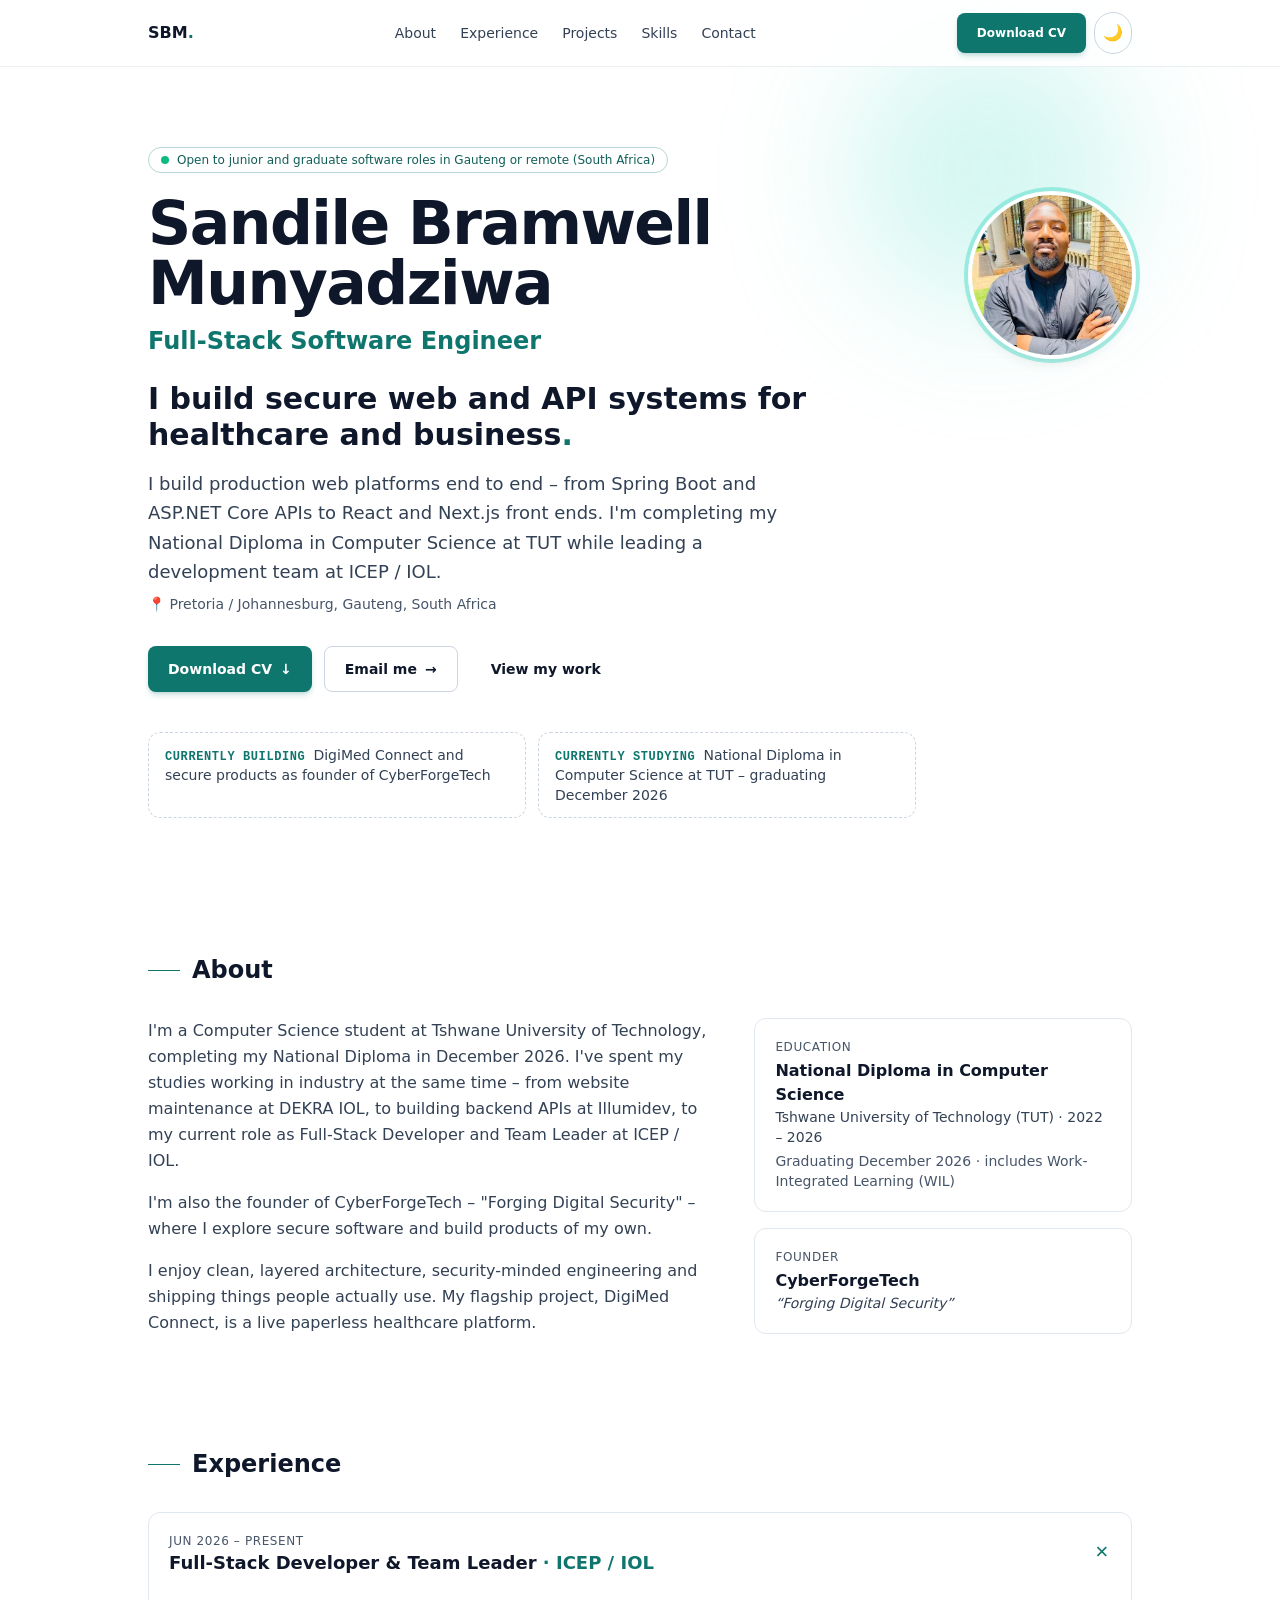
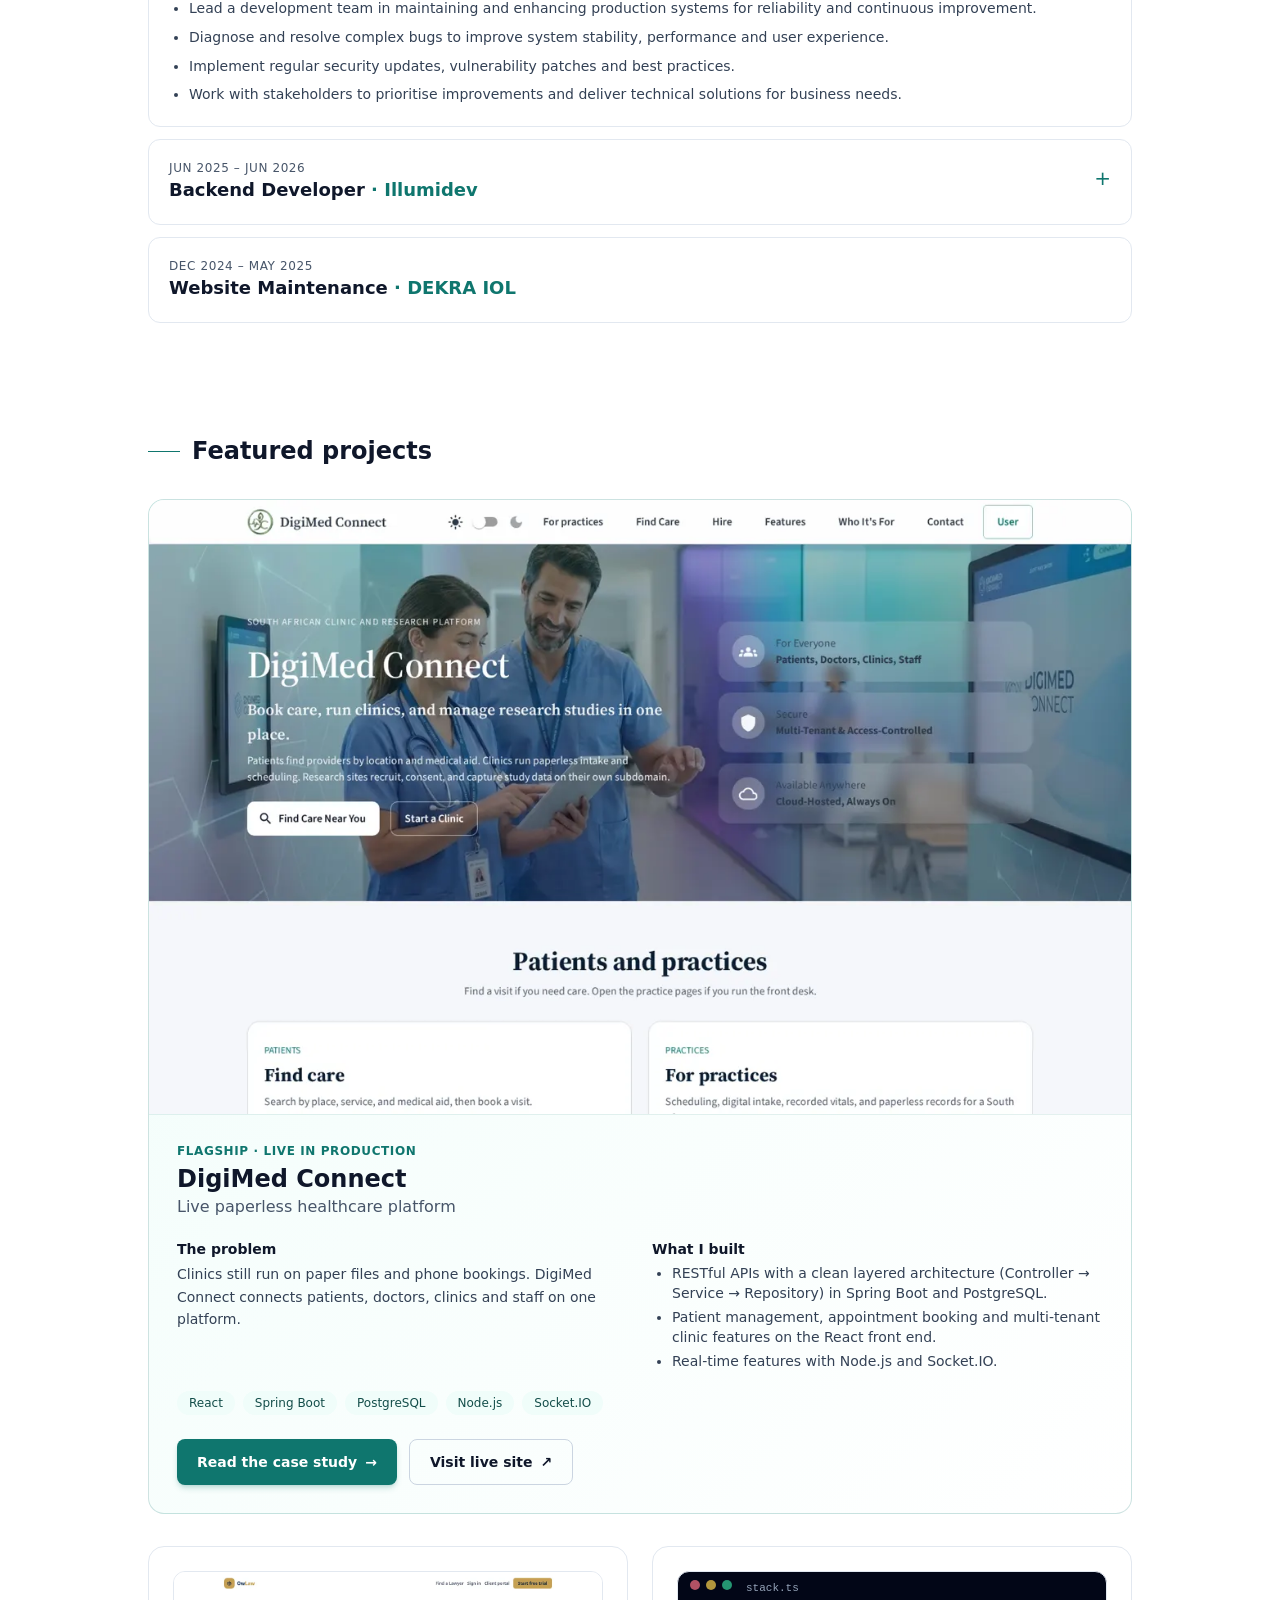
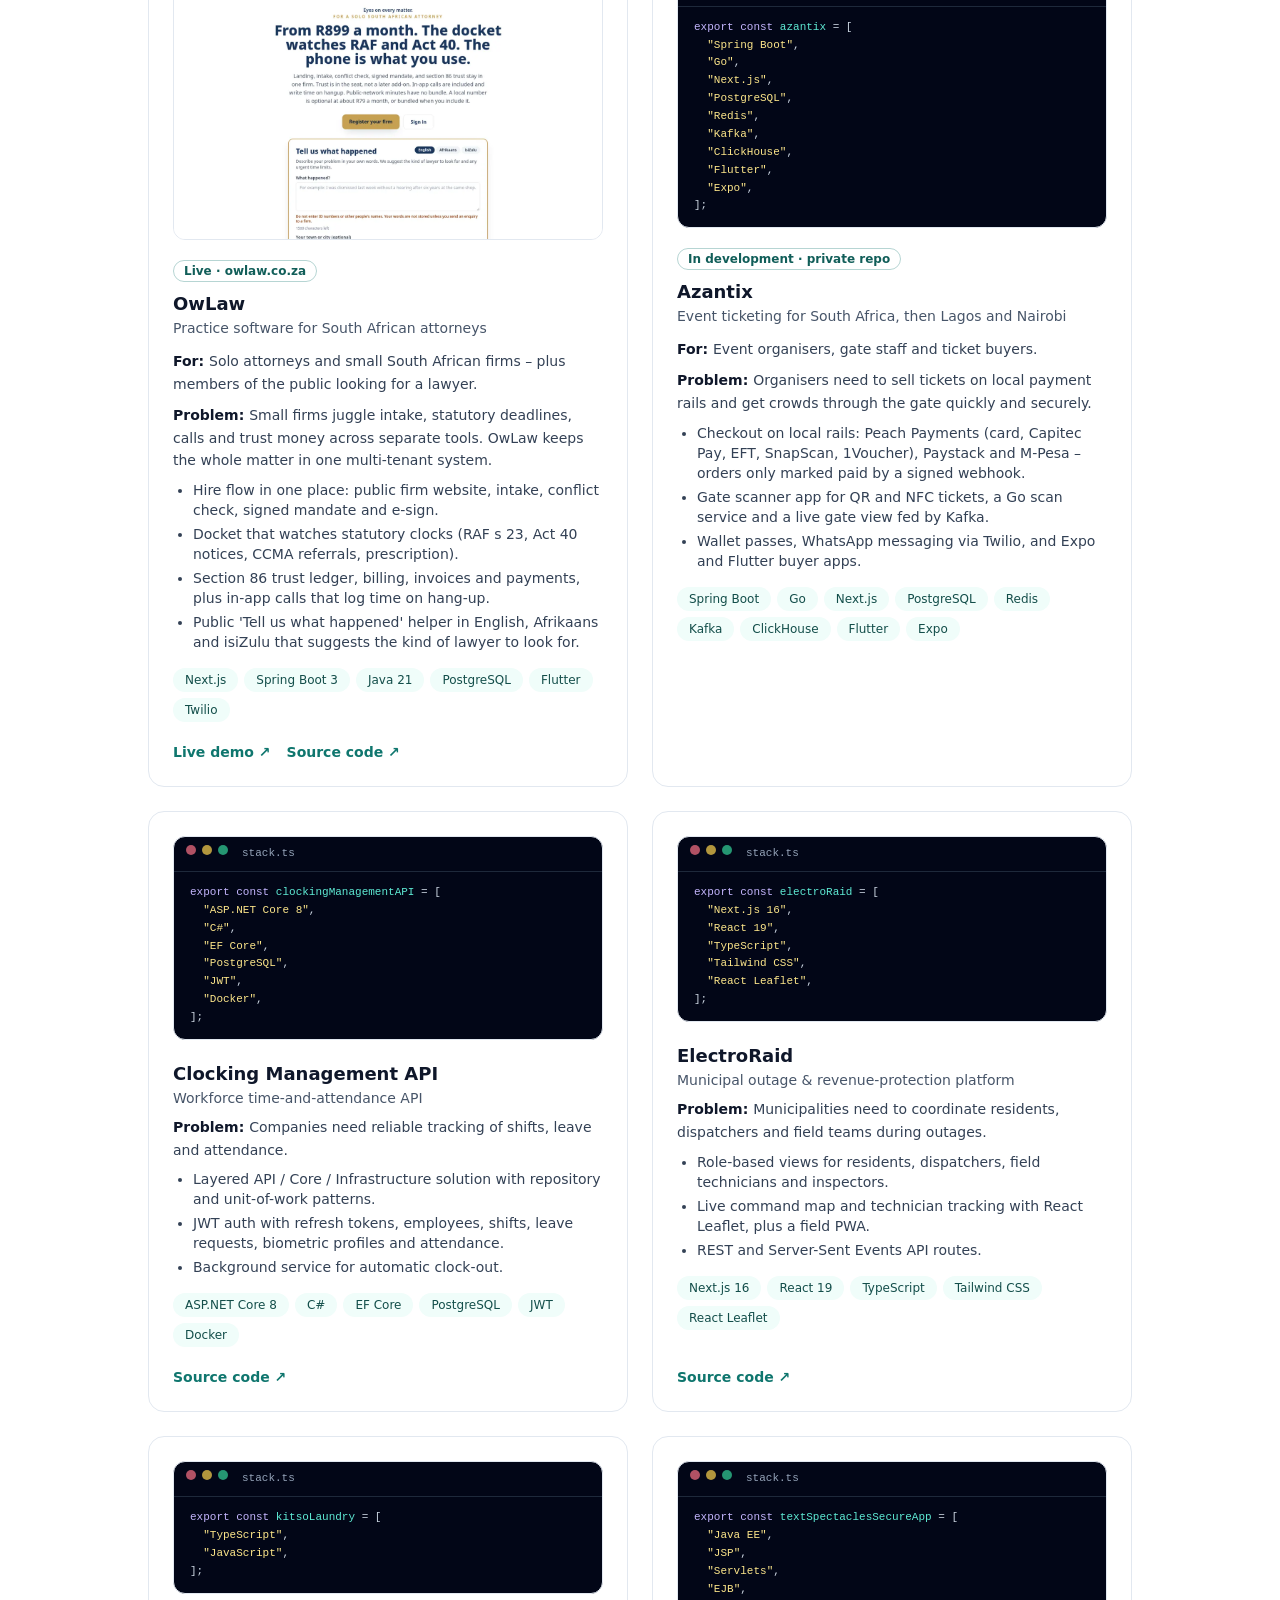
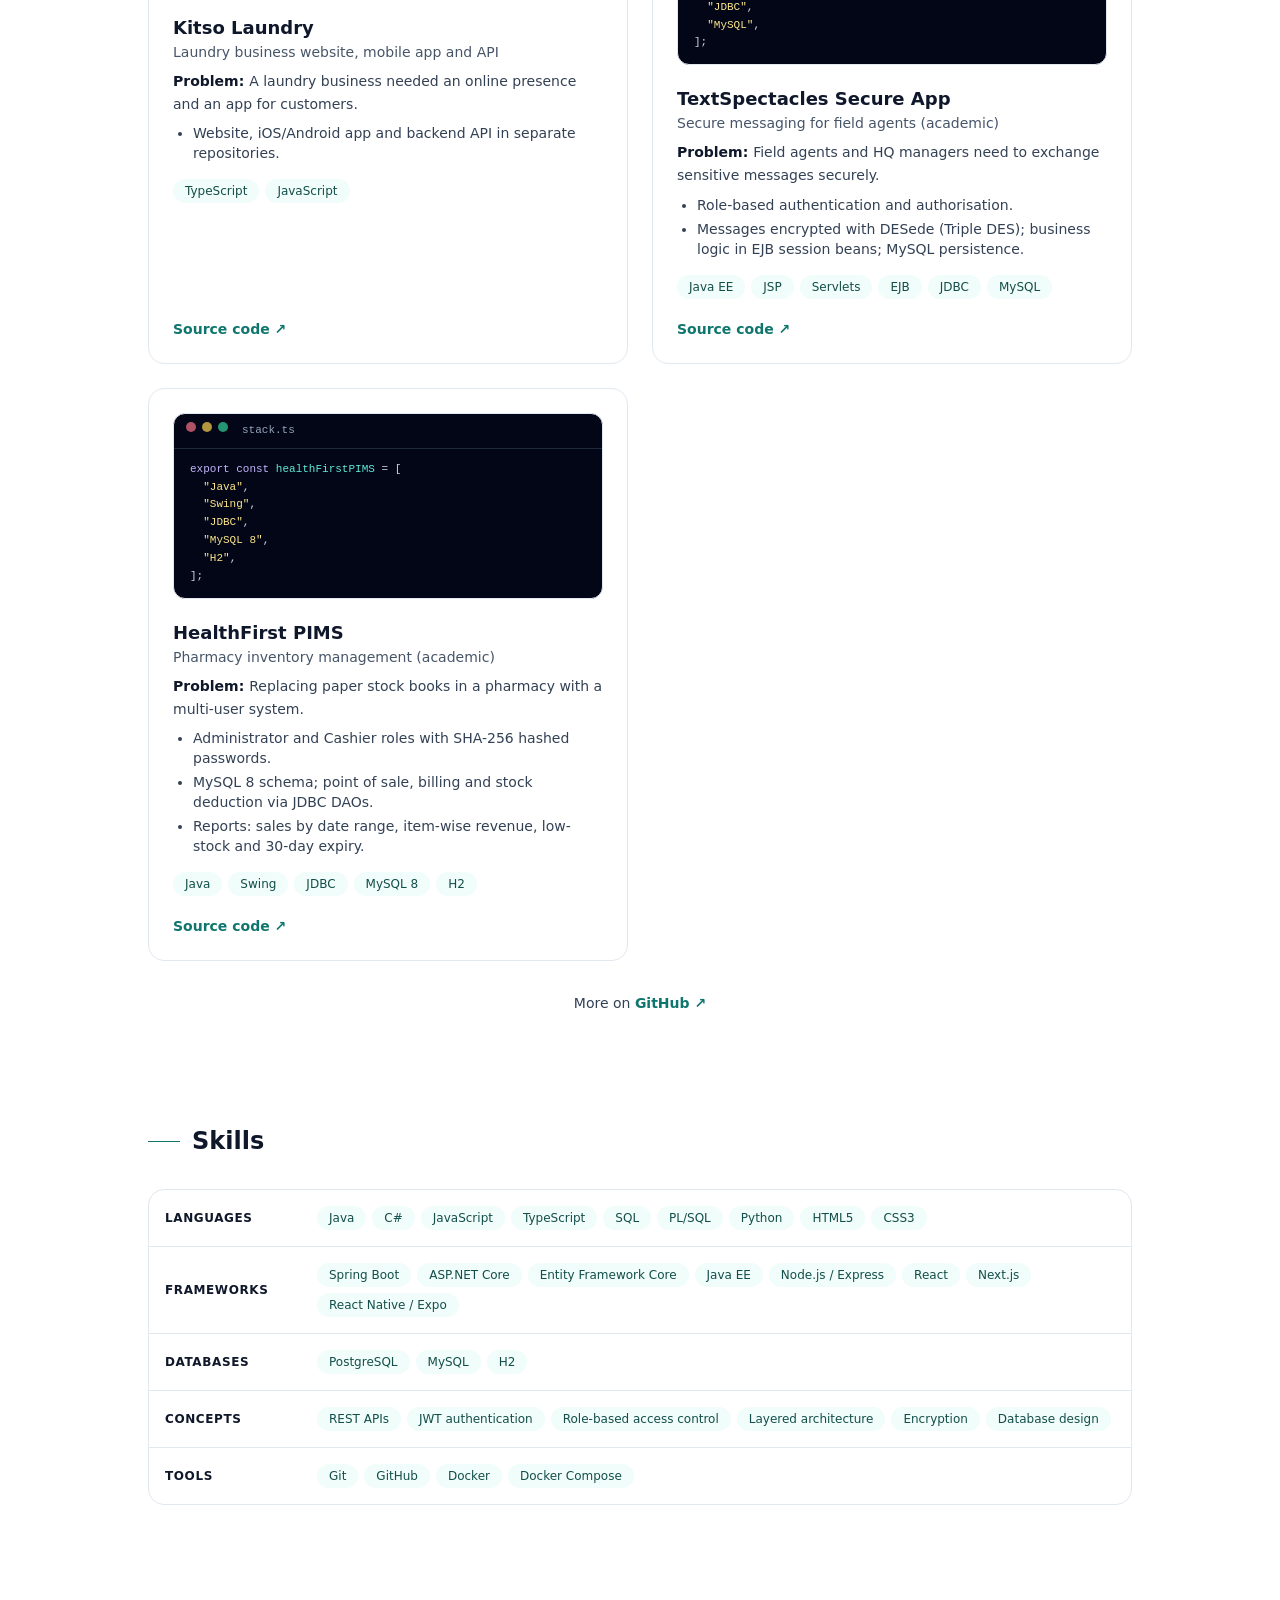
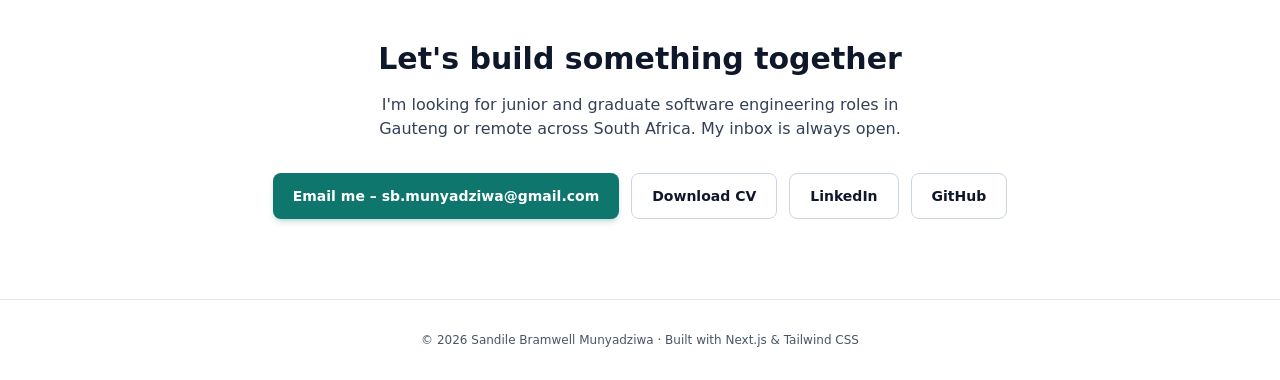
==== commit 30af3f6f: "Deploy portfolio v3: OwLaw and Azantix" ====
--- a/index.html
+++ b/index.html
@@ -1,30 +1,40 @@
-<!DOCTYPE html><!--qKEz75DLMELpDWG9nSOsN--><html lang="en-ZA"><head><meta charSet="utf-8"/><meta name="viewport" content="width=device-width, initial-scale=1"/><link rel="preload" as="image" href="/headshot.webp" fetchPriority="high"/><link rel="stylesheet" href="/_next/static/css/31b6972f19f8d2cf.css" data-precedence="next"/><link rel="preload" as="script" fetchPriority="low" href="/_next/static/chunks/webpack-4a462cecab786e93.js"/><script src="/_next/static/chunks/4bd1b696-c023c6e3521b1417.js" async=""></script><script src="/_next/static/chunks/255-a7ba4d37dca2f1fa.js" async=""></script><script src="/_next/static/chunks/main-app-2d999da01838f322.js" async=""></script><script src="/_next/static/chunks/app/page-81b255216e9f2068.js" async=""></script><meta name="theme-color" media="(prefers-color-scheme: dark)" content="#0b1120"/><meta name="theme-color" media="(prefers-color-scheme: light)" content="#ffffff"/><title>Sandile Bramwell Munyadziwa – Full-Stack Software Engineer</title><meta name="description" content="Sandile Munyadziwa – full-stack software engineer in Gauteng building secure web and API systems with Spring Boot, ASP.NET Core and React."/><link rel="author" href="https://immortal8725.github.io"/><meta name="author" content="Sandile Bramwell Munyadziwa"/><meta name="keywords" content="Sandile Bramwell Munyadziwa,Sandile Munyadziwa,junior software engineer South Africa,full-stack developer Pretoria,graduate developer Johannesburg"/><meta name="robots" content="index, follow"/><link rel="canonical" href="https://immortal8725.github.io/"/><meta property="og:title" content="Sandile Bramwell Munyadziwa – Full-Stack Software Engineer"/><meta property="og:description" content="Sandile Munyadziwa – full-stack software engineer in Gauteng building secure web and API systems with Spring Boot, ASP.NET Core and React."/><meta property="og:url" content="https://immortal8725.github.io/"/><meta property="og:site_name" content="Sandile Bramwell Munyadziwa"/><meta property="og:locale" content="en_ZA"/><meta property="og:image" content="https://immortal8725.github.io/og.png"/><meta property="og:type" content="profile"/><meta name="twitter:card" content="summary_large_image"/><meta name="twitter:title" content="Sandile Bramwell Munyadziwa – Full-Stack Software Engineer"/><meta name="twitter:description" content="Sandile Munyadziwa – full-stack software engineer in Gauteng building secure web and API systems with Spring Boot, ASP.NET Core and React."/><meta name="twitter:image" content="https://immortal8725.github.io/og.png"/><link rel="icon" href="/icon.svg?91b8023defa93696" type="image/svg+xml" sizes="any"/><script>try{var t=localStorage.getItem('theme');if(t==='dark'||(!t&&matchMedia('(prefers-color-scheme: dark)').matches))document.documentElement.classList.add('dark')}catch(e){}</script><script type="application/ld+json">{"@context":"https://schema.org","@type":"Person","name":"Sandile Bramwell Munyadziwa","jobTitle":"Full-Stack Software Engineer","url":"https://immortal8725.github.io","email":"mailto:sb.munyadziwa@gmail.com","address":{"@type":"PostalAddress","addressRegion":"Gauteng","addressCountry":"ZA"},"alumniOf":{"@type":"CollegeOrUniversity","name":"Tshwane University of Technology"},"sameAs":["https://github.com/Immortal8725","https://www.linkedin.com/in/sandile-bramwell-m-283301240"],"knowsAbout":["Java","Spring Boot","C#","ASP.NET Core","React","Next.js","TypeScript","PostgreSQL"]}</script><script src="/_next/static/chunks/polyfills-42372ed130431b0a.js" noModule=""></script></head><body class="bg-white text-slate-700 antialiased dark:bg-[#0b1120] dark:text-slate-300 font-sans"><div hidden=""><!--$--><!--/$--></div><a href="#main" class="sr-only focus:not-sr-only focus:fixed focus:left-4 focus:top-4 focus:z-50 focus:rounded focus:bg-accent focus:px-4 focus:py-2 focus:text-white">Skip to content</a><header class="sticky top-0 z-40 border-b border-slate-200/70 bg-white/85 backdrop-blur dark:border-slate-800 dark:bg-[#0b1120]/85"><nav aria-label="Main" class="mx-auto flex max-w-5xl items-center justify-between gap-3 px-5 py-3"><a href="#top" class="rounded font-bold text-slate-900 focus-visible:outline focus-visible:outline-2 focus-visible:outline-accent dark:text-white">SBM<span class="text-accent">.</span><span class="sr-only"> – home</span></a><ul class="hidden gap-6 text-sm md:flex"><li><a class="rounded hover:text-accent focus-visible:outline focus-visible:outline-2 focus-visible:outline-accent" href="#about">About</a></li><li><a class="rounded hover:text-accent focus-visible:outline focus-visible:outline-2 focus-visible:outline-accent" href="#experience">Experience</a></li><li><a class="rounded hover:text-accent focus-visible:outline focus-visible:outline-2 focus-visible:outline-accent" href="#projects">Projects</a></li><li><a class="rounded hover:text-accent focus-visible:outline focus-visible:outline-2 focus-visible:outline-accent" href="#skills">Skills</a></li><li><a class="rounded hover:text-accent focus-visible:outline focus-visible:outline-2 focus-visible:outline-accent" href="#contact">Contact</a></li></ul><div class="flex items-center gap-2"><a href="/SANDILE_BRAMWELL_MUNYADZIWA_CV_Graduate.pdf" download="" class="inline-flex items-center justify-center gap-2 rounded-lg px-5 py-3 text-sm font-semibold transition duration-200 motion-safe:hover:-translate-y-0.5 focus-visible:outline focus-visible:outline-2 focus-visible:outline-offset-2 focus-visible:outline-accent bg-accent text-white shadow-md shadow-accent/20 hover:brightness-110 dark:text-slate-950 px-3 py-2 text-xs">Download CV</a><button aria-label="Toggle dark and light theme" class="rounded-full border border-slate-300 p-2 hover:border-accent dark:border-slate-700 focus-visible:outline focus-visible:outline-2 focus-visible:outline-accent"><span aria-hidden="true" class="block dark:hidden">🌙</span><span aria-hidden="true" class="hidden dark:block">☀️</span></button></div></nav></header><main id="main" class="mx-auto max-w-5xl px-5"><section id="top" class="relative flex min-h-[78vh] flex-col justify-center py-16 sm:py-20"><div aria-hidden="true" class="pointer-events-none absolute -top-10 right-0 -z-10 h-72 w-72 rounded-full bg-teal-400/20 blur-3xl motion-safe:animate-[float_12s_ease-in-out_infinite]"></div><p class="mb-5 inline-flex w-fit items-center gap-2 rounded-full border border-teal-700/30 px-3 py-1 text-xs font-medium text-teal-800 dark:border-teal-400/30 dark:text-teal-200"><span aria-hidden="true" class="h-2 w-2 rounded-full bg-emerald-500 motion-safe:animate-pulse"></span>Open to junior and graduate software roles in Gauteng or remote (South Africa)</p><div class="flex flex-col-reverse items-start gap-6 sm:flex-row sm:items-center sm:justify-between"><div><h1 class="text-4xl font-extrabold tracking-tight text-slate-900 sm:text-6xl dark:text-white">Sandile Bramwell Munyadziwa</h1><p class="mt-3 text-xl font-semibold text-accent sm:text-2xl">Full-Stack Software Engineer</p></div><img src="/headshot.webp" alt="Portrait of Sandile Bramwell Munyadziwa" width="160" height="160" fetchPriority="high" class="h-24 w-24 shrink-0 rounded-full object-cover shadow-lg ring-4 ring-teal-400/40 ring-offset-4 ring-offset-white transition duration-500 motion-safe:hover:rotate-3 motion-safe:hover:scale-105 sm:h-40 sm:w-40 dark:ring-offset-[#0b1120]"/></div><p class="mt-6 max-w-3xl text-2xl font-bold leading-snug text-slate-900 sm:text-3xl dark:text-white">I build secure web and API systems for healthcare and business<span class="text-accent">.</span></p><p class="mt-4 max-w-2xl text-lg leading-relaxed">I build production web platforms end to end – from Spring Boot and ASP.NET Core APIs to React and Next.js front ends. I&#x27;m completing my National Diploma in Computer Science at TUT while leading a development team at ICEP / IOL.</p><p class="mt-2 text-sm text-slate-600 dark:text-slate-400"><span aria-hidden="true">📍 </span>Pretoria / Johannesburg, Gauteng, South Africa</p><div class="mt-8 flex flex-wrap gap-3"><a href="/SANDILE_BRAMWELL_MUNYADZIWA_CV_Graduate.pdf" download="" class="inline-flex items-center justify-center gap-2 rounded-lg px-5 py-3 text-sm font-semibold transition duration-200 motion-safe:hover:-translate-y-0.5 focus-visible:outline focus-visible:outline-2 focus-visible:outline-offset-2 focus-visible:outline-accent bg-accent text-white shadow-md shadow-accent/20 hover:brightness-110 dark:text-slate-950">Download CV <span aria-hidden="true">↓</span></a><a href="mailto:sb.munyadziwa@gmail.com" class="inline-flex items-center justify-center gap-2 rounded-lg px-5 py-3 text-sm font-semibold transition duration-200 motion-safe:hover:-translate-y-0.5 focus-visible:outline focus-visible:outline-2 focus-visible:outline-offset-2 focus-visible:outline-accent border border-slate-300 text-slate-900 hover:border-accent hover:text-accent dark:border-slate-600 dark:text-white">Email me <span aria-hidden="true">→</span></a><a href="#projects" class="inline-flex items-center justify-center gap-2 rounded-lg px-5 py-3 text-sm font-semibold transition duration-200 motion-safe:hover:-translate-y-0.5 focus-visible:outline focus-visible:outline-2 focus-visible:outline-offset-2 focus-visible:outline-accent border border-slate-300 text-slate-900 hover:border-accent hover:text-accent dark:border-slate-600 dark:text-white border-transparent">View my work</a></div><ul class="mt-10 grid max-w-3xl gap-3 sm:grid-cols-2"><li class="rounded-xl border border-dashed border-slate-300 px-4 py-3 text-sm dark:border-slate-700"><span class="mr-2 font-mono text-xs font-semibold uppercase tracking-wider text-accent">Currently <!-- -->building</span>DigiMed Connect and secure products as founder of CyberForgeTech</li><li class="rounded-xl border border-dashed border-slate-300 px-4 py-3 text-sm dark:border-slate-700"><span class="mr-2 font-mono text-xs font-semibold uppercase tracking-wider text-accent">Currently <!-- -->studying</span>National Diploma in Computer Science at TUT – graduating December 2026</li></ul></section><section id="about" aria-labelledby="about-h" class="reveal py-14"><h2 id="about-h" class="mb-8 flex items-center gap-3 text-2xl font-bold text-slate-900 dark:text-white"><span aria-hidden="true" class="h-px w-8 bg-accent"></span>About</h2><div class="grid gap-10 md:grid-cols-[3fr_2fr]"><div class="space-y-4 leading-relaxed"><p>I&#x27;m a Computer Science student at Tshwane University of Technology, completing my National Diploma in December 2026. I&#x27;ve spent my studies working in industry at the same time – from website maintenance at DEKRA IOL, to building backend APIs at Illumidev, to my current role as Full-Stack Developer and Team Leader at ICEP / IOL.</p><p>I&#x27;m also the founder of CyberForgeTech – &quot;Forging Digital Security&quot; – where I explore secure software and build products of my own.</p><p>I enjoy clean, layered architecture, security-minded engineering and shipping things people actually use. My flagship project, DigiMed Connect, is a live paperless healthcare platform.</p></div><div class="space-y-4"><div class="rounded-xl border border-slate-200 p-5 dark:border-slate-800"><p class="text-xs uppercase tracking-wider text-slate-600 dark:text-slate-400">Education</p><p class="mt-1 font-semibold text-slate-900 dark:text-white">National Diploma in Computer Science</p><p class="text-sm">Tshwane University of Technology (TUT)<!-- --> · <!-- -->2022 – 2026</p><p class="mt-1 text-sm text-slate-600 dark:text-slate-400">Graduating December 2026 · includes Work-Integrated Learning (WIL)</p></div><div class="rounded-xl border border-slate-200 p-5 dark:border-slate-800"><p class="text-xs uppercase tracking-wider text-slate-600 dark:text-slate-400">Founder</p><p class="mt-1 font-semibold text-slate-900 dark:text-white">CyberForgeTech</p><p class="text-sm italic">“<!-- -->Forging Digital Security<!-- -->”</p></div></div></div></section><section id="experience" aria-labelledby="experience-h" class="reveal py-14"><h2 id="experience-h" class="mb-8 flex items-center gap-3 text-2xl font-bold text-slate-900 dark:text-white"><span aria-hidden="true" class="h-px w-8 bg-accent"></span>Experience</h2><ol class="space-y-3"><li><details open="" class="group rounded-xl border border-slate-200 transition hover:border-accent/60 dark:border-slate-800"><summary class="flex cursor-pointer list-none items-start justify-between gap-4 rounded-xl p-5 focus-visible:outline focus-visible:outline-2 focus-visible:outline-accent [&amp;::-webkit-details-marker]:hidden"><span><span class="block text-xs font-medium uppercase tracking-wider text-slate-600 dark:text-slate-400">Jun 2026 – Present</span><span class="block text-lg font-semibold text-slate-900 dark:text-white">Full-Stack Developer &amp; Team Leader<!-- --> <span class="text-accent">· <!-- -->ICEP / IOL</span></span></span><span aria-hidden="true" class="mt-1 text-xl text-accent transition-transform group-open:rotate-45">+</span></summary><ul class="list-disc space-y-1.5 px-5 pb-5 pl-10 text-sm leading-relaxed"><li>Lead a development team in maintaining and enhancing production systems for reliability and continuous improvement.</li><li>Diagnose and resolve complex bugs to improve system stability, performance and user experience.</li><li>Implement regular security updates, vulnerability patches and best practices.</li><li>Work with stakeholders to prioritise improvements and deliver technical solutions for business needs.</li></ul></details></li><li><details class="group rounded-xl border border-slate-200 transition hover:border-accent/60 dark:border-slate-800"><summary class="flex cursor-pointer list-none items-start justify-between gap-4 rounded-xl p-5 focus-visible:outline focus-visible:outline-2 focus-visible:outline-accent [&amp;::-webkit-details-marker]:hidden"><span><span class="block text-xs font-medium uppercase tracking-wider text-slate-600 dark:text-slate-400">Jun 2025 – Jun 2026</span><span class="block text-lg font-semibold text-slate-900 dark:text-white">Backend Developer<!-- --> <span class="text-accent">· <!-- -->Illumidev</span></span></span><span aria-hidden="true" class="mt-1 text-xl text-accent transition-transform group-open:rotate-45">+</span></summary><ul class="list-disc space-y-1.5 px-5 pb-5 pl-10 text-sm leading-relaxed"><li>Designed, developed and maintained backend APIs in Node.js and Python powering production systems.</li><li>Collaborated with front-end and DevOps teams for seamless integration and smooth deployments.</li><li>Applied clean coding, modular design and security best practices across the lifecycle.</li></ul></details></li><li><details class="group rounded-xl border border-slate-200 transition hover:border-accent/60 dark:border-slate-800"><summary class="flex cursor-pointer list-none items-start justify-between gap-4 rounded-xl p-5 focus-visible:outline focus-visible:outline-2 focus-visible:outline-accent [&amp;::-webkit-details-marker]:hidden"><span><span class="block text-xs font-medium uppercase tracking-wider text-slate-600 dark:text-slate-400">Dec 2024 – May 2025</span><span class="block text-lg font-semibold text-slate-900 dark:text-white">Website Maintenance<!-- --> <span class="text-accent">· <!-- -->DEKRA IOL</span></span></span></summary></details></li></ol></section><section id="projects" aria-labelledby="projects-h" class="reveal py-14"><h2 id="projects-h" class="mb-8 flex items-center gap-3 text-2xl font-bold text-slate-900 dark:text-white"><span aria-hidden="true" class="h-px w-8 bg-accent"></span>Featured projects</h2><article class="mb-8 overflow-hidden rounded-2xl border border-teal-700/20 bg-gradient-to-br from-teal-50 to-white dark:border-teal-400/20 dark:from-teal-400/10 dark:to-transparent"><a href="/digimed/" class="group relative block overflow-hidden border-b border-teal-700/10 focus-visible:outline focus-visible:outline-2 focus-visible:outline-accent dark:border-teal-400/10"><picture><source media="(max-width: 640px)" srcSet="/projects/digimed-mobile.webp"/><img src="/projects/digimed-desktop.webp" alt="DigiMed Connect home page: &#x27;Book care, run clinics, and manage research studies in one place.&#x27;" width="1200" height="750" loading="lazy" decoding="async" class="w-full transition duration-700 motion-safe:group-hover:scale-[1.02]"/></picture><span class="sr-only">Read the DigiMed Connect case study</span></a><div class="p-6 sm:p-7"><p class="text-xs font-semibold uppercase tracking-wider text-accent">Flagship · Live in production</p><h3 class="mt-1 text-2xl font-bold text-slate-900 dark:text-white">DigiMed Connect</h3><p class="text-slate-600 dark:text-slate-400">Live paperless healthcare platform</p><div class="mt-5 grid gap-6 md:grid-cols-2"><div><p class="text-sm font-semibold text-slate-900 dark:text-white">The problem</p><p class="mt-1 text-sm leading-relaxed">Clinics still run on paper files and phone bookings. DigiMed Connect connects patients, doctors, clinics and staff on one platform.</p></div><div><p class="text-sm font-semibold text-slate-900 dark:text-white">What I built</p><ul class="mt-1 list-disc space-y-1 pl-5 text-sm"><li>RESTful APIs with a clean layered architecture (Controller → Service → Repository) in Spring Boot and PostgreSQL.</li><li>Patient management, appointment booking and multi-tenant clinic features on the React front end.</li><li>Real-time features with Node.js and Socket.IO.</li></ul></div></div><ul aria-label="Tech stack" class="mt-5 flex flex-wrap gap-2"><li class="rounded-full bg-teal-50 px-3 py-1 text-xs font-medium text-teal-900 dark:bg-teal-400/10 dark:text-teal-200">React</li><li class="rounded-full bg-teal-50 px-3 py-1 text-xs font-medium text-teal-900 dark:bg-teal-400/10 dark:text-teal-200">Spring Boot</li><li class="rounded-full bg-teal-50 px-3 py-1 text-xs font-medium text-teal-900 dark:bg-teal-400/10 dark:text-teal-200">PostgreSQL</li><li class="rounded-full bg-teal-50 px-3 py-1 text-xs font-medium text-teal-900 dark:bg-teal-400/10 dark:text-teal-200">Node.js</li><li class="rounded-full bg-teal-50 px-3 py-1 text-xs font-medium text-teal-900 dark:bg-teal-400/10 dark:text-teal-200">Socket.IO</li></ul><div class="mt-6 flex flex-wrap gap-3"><a href="/digimed/" class="inline-flex items-center justify-center gap-2 rounded-lg px-5 py-3 text-sm font-semibold transition duration-200 motion-safe:hover:-translate-y-0.5 focus-visible:outline focus-visible:outline-2 focus-visible:outline-offset-2 focus-visible:outline-accent bg-accent text-white shadow-md shadow-accent/20 hover:brightness-110 dark:text-slate-950">Read the case study <span aria-hidden="true">→</span></a><a href="https://digimed-connect.co.za" target="_blank" rel="noopener noreferrer" class="inline-flex items-center justify-center gap-2 rounded-lg px-5 py-3 text-sm font-semibold transition duration-200 motion-safe:hover:-translate-y-0.5 focus-visible:outline focus-visible:outline-2 focus-visible:outline-offset-2 focus-visible:outline-accent border border-slate-300 text-slate-900 hover:border-accent hover:text-accent dark:border-slate-600 dark:text-white">Visit live site <span aria-hidden="true">↗</span><span class="sr-only"> (opens in a new tab)</span></a></div></div></article><div class="grid gap-6 md:grid-cols-2"><article class="flex flex-col rounded-2xl border border-slate-200 p-6 transition duration-300 hover:border-accent hover:shadow-xl hover:shadow-accent/10 motion-safe:hover:-translate-y-1 dark:border-slate-800"><div aria-hidden="true" class="mb-5 overflow-hidden rounded-xl border border-slate-200 bg-slate-950 font-mono text-[11px] leading-relaxed text-slate-300 dark:border-slate-700"><div class="flex gap-1.5 border-b border-slate-800 px-3 py-2"><span class="h-2.5 w-2.5 rounded-full bg-rose-400/70"></span><span class="h-2.5 w-2.5 rounded-full bg-amber-300/70"></span><span class="h-2.5 w-2.5 rounded-full bg-emerald-400/70"></span><span class="ml-2 text-slate-400">stack.ts</span></div><pre class="overflow-hidden px-4 py-3"><span class="text-violet-300">export const</span> <span class="text-teal-300">clockingManagementAPI</span> = [<!-- -->
+<!DOCTYPE html><!--npM2s_eFWcYxp75Gqflu6--><html lang="en-ZA"><head><meta charSet="utf-8"/><meta name="viewport" content="width=device-width, initial-scale=1"/><link rel="preload" as="image" href="/headshot.webp" fetchPriority="high"/><link rel="stylesheet" href="/_next/static/css/129b3bdd88a8344d.css" data-precedence="next"/><link rel="preload" as="script" fetchPriority="low" href="/_next/static/chunks/webpack-4a462cecab786e93.js"/><script src="/_next/static/chunks/4bd1b696-c023c6e3521b1417.js" async=""></script><script src="/_next/static/chunks/255-a7ba4d37dca2f1fa.js" async=""></script><script src="/_next/static/chunks/main-app-2d999da01838f322.js" async=""></script><script src="/_next/static/chunks/app/page-81b255216e9f2068.js" async=""></script><meta name="theme-color" media="(prefers-color-scheme: dark)" content="#0b1120"/><meta name="theme-color" media="(prefers-color-scheme: light)" content="#ffffff"/><title>Sandile Bramwell Munyadziwa – Full-Stack Software Engineer</title><meta name="description" content="Sandile Munyadziwa – full-stack software engineer in Gauteng building secure web and API systems with Spring Boot, ASP.NET Core and React."/><link rel="author" href="https://immortal8725.github.io"/><meta name="author" content="Sandile Bramwell Munyadziwa"/><meta name="keywords" content="Sandile Bramwell Munyadziwa,Sandile Munyadziwa,junior software engineer South Africa,full-stack developer Pretoria,graduate developer Johannesburg"/><meta name="robots" content="index, follow"/><link rel="canonical" href="https://immortal8725.github.io/"/><meta property="og:title" content="Sandile Bramwell Munyadziwa – Full-Stack Software Engineer"/><meta property="og:description" content="Sandile Munyadziwa – full-stack software engineer in Gauteng building secure web and API systems with Spring Boot, ASP.NET Core and React."/><meta property="og:url" content="https://immortal8725.github.io/"/><meta property="og:site_name" content="Sandile Bramwell Munyadziwa"/><meta property="og:locale" content="en_ZA"/><meta property="og:image" content="https://immortal8725.github.io/og.png"/><meta property="og:type" content="profile"/><meta name="twitter:card" content="summary_large_image"/><meta name="twitter:title" content="Sandile Bramwell Munyadziwa – Full-Stack Software Engineer"/><meta name="twitter:description" content="Sandile Munyadziwa – full-stack software engineer in Gauteng building secure web and API systems with Spring Boot, ASP.NET Core and React."/><meta name="twitter:image" content="https://immortal8725.github.io/og.png"/><link rel="icon" href="/icon.svg?91b8023defa93696" type="image/svg+xml" sizes="any"/><script>try{var t=localStorage.getItem('theme');if(t==='dark'||(!t&&matchMedia('(prefers-color-scheme: dark)').matches))document.documentElement.classList.add('dark')}catch(e){}</script><script type="application/ld+json">{"@context":"https://schema.org","@type":"Person","name":"Sandile Bramwell Munyadziwa","jobTitle":"Full-Stack Software Engineer","url":"https://immortal8725.github.io","email":"mailto:sb.munyadziwa@gmail.com","address":{"@type":"PostalAddress","addressRegion":"Gauteng","addressCountry":"ZA"},"alumniOf":{"@type":"CollegeOrUniversity","name":"Tshwane University of Technology"},"sameAs":["https://github.com/Immortal8725","https://www.linkedin.com/in/sandile-bramwell-m-283301240"],"knowsAbout":["Java","Spring Boot","C#","ASP.NET Core","React","Next.js","TypeScript","PostgreSQL"]}</script><script src="/_next/static/chunks/polyfills-42372ed130431b0a.js" noModule=""></script></head><body class="bg-white text-slate-700 antialiased dark:bg-[#0b1120] dark:text-slate-300 font-sans"><div hidden=""><!--$--><!--/$--></div><a href="#main" class="sr-only focus:not-sr-only focus:fixed focus:left-4 focus:top-4 focus:z-50 focus:rounded focus:bg-accent focus:px-4 focus:py-2 focus:text-white">Skip to content</a><header class="sticky top-0 z-40 border-b border-slate-200/70 bg-white/85 backdrop-blur dark:border-slate-800 dark:bg-[#0b1120]/85"><nav aria-label="Main" class="mx-auto flex max-w-5xl items-center justify-between gap-3 px-5 py-3"><a href="#top" class="rounded font-bold text-slate-900 focus-visible:outline focus-visible:outline-2 focus-visible:outline-accent dark:text-white">SBM<span class="text-accent">.</span><span class="sr-only"> – home</span></a><ul class="hidden gap-6 text-sm md:flex"><li><a class="rounded hover:text-accent focus-visible:outline focus-visible:outline-2 focus-visible:outline-accent" href="#about">About</a></li><li><a class="rounded hover:text-accent focus-visible:outline focus-visible:outline-2 focus-visible:outline-accent" href="#experience">Experience</a></li><li><a class="rounded hover:text-accent focus-visible:outline focus-visible:outline-2 focus-visible:outline-accent" href="#projects">Projects</a></li><li><a class="rounded hover:text-accent focus-visible:outline focus-visible:outline-2 focus-visible:outline-accent" href="#skills">Skills</a></li><li><a class="rounded hover:text-accent focus-visible:outline focus-visible:outline-2 focus-visible:outline-accent" href="#contact">Contact</a></li></ul><div class="flex items-center gap-2"><a href="/SANDILE_BRAMWELL_MUNYADZIWA_CV_Graduate.pdf" download="" class="inline-flex items-center justify-center gap-2 rounded-lg px-5 py-3 text-sm font-semibold transition duration-200 motion-safe:hover:-translate-y-0.5 focus-visible:outline focus-visible:outline-2 focus-visible:outline-offset-2 focus-visible:outline-accent bg-accent text-white shadow-md shadow-accent/20 hover:brightness-110 dark:text-slate-950 px-3 py-2 text-xs">Download CV</a><button aria-label="Toggle dark and light theme" class="rounded-full border border-slate-300 p-2 hover:border-accent dark:border-slate-700 focus-visible:outline focus-visible:outline-2 focus-visible:outline-accent"><span aria-hidden="true" class="block dark:hidden">🌙</span><span aria-hidden="true" class="hidden dark:block">☀️</span></button></div></nav></header><main id="main" class="mx-auto max-w-5xl px-5"><section id="top" class="relative flex min-h-[78vh] flex-col justify-center py-16 sm:py-20"><div aria-hidden="true" class="pointer-events-none absolute -top-10 right-0 -z-10 h-72 w-72 rounded-full bg-teal-400/20 blur-3xl motion-safe:animate-[float_12s_ease-in-out_infinite]"></div><p class="mb-5 inline-flex w-fit items-center gap-2 rounded-full border border-teal-700/30 px-3 py-1 text-xs font-medium text-teal-800 dark:border-teal-400/30 dark:text-teal-200"><span aria-hidden="true" class="h-2 w-2 rounded-full bg-emerald-500 motion-safe:animate-pulse"></span>Open to junior and graduate software roles in Gauteng or remote (South Africa)</p><div class="flex flex-col-reverse items-start gap-6 sm:flex-row sm:items-center sm:justify-between"><div><h1 class="text-4xl font-extrabold tracking-tight text-slate-900 sm:text-6xl dark:text-white">Sandile Bramwell Munyadziwa</h1><p class="mt-3 text-xl font-semibold text-accent sm:text-2xl">Full-Stack Software Engineer</p></div><img src="/headshot.webp" alt="Portrait of Sandile Bramwell Munyadziwa" width="160" height="160" fetchPriority="high" class="h-24 w-24 shrink-0 rounded-full object-cover shadow-lg ring-4 ring-teal-400/40 ring-offset-4 ring-offset-white transition duration-500 motion-safe:hover:rotate-3 motion-safe:hover:scale-105 sm:h-40 sm:w-40 dark:ring-offset-[#0b1120]"/></div><p class="mt-6 max-w-3xl text-2xl font-bold leading-snug text-slate-900 sm:text-3xl dark:text-white">I build secure web and API systems for healthcare and business<span class="text-accent">.</span></p><p class="mt-4 max-w-2xl text-lg leading-relaxed">I build production web platforms end to end – from Spring Boot and ASP.NET Core APIs to React and Next.js front ends. I&#x27;m completing my National Diploma in Computer Science at TUT while leading a development team at ICEP / IOL.</p><p class="mt-2 text-sm text-slate-600 dark:text-slate-400"><span aria-hidden="true">📍 </span>Pretoria / Johannesburg, Gauteng, South Africa</p><div class="mt-8 flex flex-wrap gap-3"><a href="/SANDILE_BRAMWELL_MUNYADZIWA_CV_Graduate.pdf" download="" class="inline-flex items-center justify-center gap-2 rounded-lg px-5 py-3 text-sm font-semibold transition duration-200 motion-safe:hover:-translate-y-0.5 focus-visible:outline focus-visible:outline-2 focus-visible:outline-offset-2 focus-visible:outline-accent bg-accent text-white shadow-md shadow-accent/20 hover:brightness-110 dark:text-slate-950">Download CV <span aria-hidden="true">↓</span></a><a href="mailto:sb.munyadziwa@gmail.com" class="inline-flex items-center justify-center gap-2 rounded-lg px-5 py-3 text-sm font-semibold transition duration-200 motion-safe:hover:-translate-y-0.5 focus-visible:outline focus-visible:outline-2 focus-visible:outline-offset-2 focus-visible:outline-accent border border-slate-300 text-slate-900 hover:border-accent hover:text-accent dark:border-slate-600 dark:text-white">Email me <span aria-hidden="true">→</span></a><a href="#projects" class="inline-flex items-center justify-center gap-2 rounded-lg px-5 py-3 text-sm font-semibold transition duration-200 motion-safe:hover:-translate-y-0.5 focus-visible:outline focus-visible:outline-2 focus-visible:outline-offset-2 focus-visible:outline-accent border border-slate-300 text-slate-900 hover:border-accent hover:text-accent dark:border-slate-600 dark:text-white border-transparent">View my work</a></div><ul class="mt-10 grid max-w-3xl gap-3 sm:grid-cols-2"><li class="rounded-xl border border-dashed border-slate-300 px-4 py-3 text-sm dark:border-slate-700"><span class="mr-2 font-mono text-xs font-semibold uppercase tracking-wider text-accent">Currently <!-- -->building</span>DigiMed Connect and secure products as founder of CyberForgeTech</li><li class="rounded-xl border border-dashed border-slate-300 px-4 py-3 text-sm dark:border-slate-700"><span class="mr-2 font-mono text-xs font-semibold uppercase tracking-wider text-accent">Currently <!-- -->studying</span>National Diploma in Computer Science at TUT – graduating December 2026</li></ul></section><section id="about" aria-labelledby="about-h" class="reveal py-14"><h2 id="about-h" class="mb-8 flex items-center gap-3 text-2xl font-bold text-slate-900 dark:text-white"><span aria-hidden="true" class="h-px w-8 bg-accent"></span>About</h2><div class="grid gap-10 md:grid-cols-[3fr_2fr]"><div class="space-y-4 leading-relaxed"><p>I&#x27;m a Computer Science student at Tshwane University of Technology, completing my National Diploma in December 2026. I&#x27;ve spent my studies working in industry at the same time – from website maintenance at DEKRA IOL, to building backend APIs at Illumidev, to my current role as Full-Stack Developer and Team Leader at ICEP / IOL.</p><p>I&#x27;m also the founder of CyberForgeTech – &quot;Forging Digital Security&quot; – where I explore secure software and build products of my own.</p><p>I enjoy clean, layered architecture, security-minded engineering and shipping things people actually use. My flagship project, DigiMed Connect, is a live paperless healthcare platform.</p></div><div class="space-y-4"><div class="rounded-xl border border-slate-200 p-5 dark:border-slate-800"><p class="text-xs uppercase tracking-wider text-slate-600 dark:text-slate-400">Education</p><p class="mt-1 font-semibold text-slate-900 dark:text-white">National Diploma in Computer Science</p><p class="text-sm">Tshwane University of Technology (TUT)<!-- --> · <!-- -->2022 – 2026</p><p class="mt-1 text-sm text-slate-600 dark:text-slate-400">Graduating December 2026 · includes Work-Integrated Learning (WIL)</p></div><div class="rounded-xl border border-slate-200 p-5 dark:border-slate-800"><p class="text-xs uppercase tracking-wider text-slate-600 dark:text-slate-400">Founder</p><p class="mt-1 font-semibold text-slate-900 dark:text-white">CyberForgeTech</p><p class="text-sm italic">“<!-- -->Forging Digital Security<!-- -->”</p></div></div></div></section><section id="experience" aria-labelledby="experience-h" class="reveal py-14"><h2 id="experience-h" class="mb-8 flex items-center gap-3 text-2xl font-bold text-slate-900 dark:text-white"><span aria-hidden="true" class="h-px w-8 bg-accent"></span>Experience</h2><ol class="space-y-3"><li><details open="" class="group rounded-xl border border-slate-200 transition hover:border-accent/60 dark:border-slate-800"><summary class="flex cursor-pointer list-none items-start justify-between gap-4 rounded-xl p-5 focus-visible:outline focus-visible:outline-2 focus-visible:outline-accent [&amp;::-webkit-details-marker]:hidden"><span><span class="block text-xs font-medium uppercase tracking-wider text-slate-600 dark:text-slate-400">Jun 2026 – Present</span><span class="block text-lg font-semibold text-slate-900 dark:text-white">Full-Stack Developer &amp; Team Leader<!-- --> <span class="text-accent">· <!-- -->ICEP / IOL</span></span></span><span aria-hidden="true" class="mt-1 text-xl text-accent transition-transform group-open:rotate-45">+</span></summary><ul class="list-disc space-y-1.5 px-5 pb-5 pl-10 text-sm leading-relaxed"><li>Lead a development team in maintaining and enhancing production systems for reliability and continuous improvement.</li><li>Diagnose and resolve complex bugs to improve system stability, performance and user experience.</li><li>Implement regular security updates, vulnerability patches and best practices.</li><li>Work with stakeholders to prioritise improvements and deliver technical solutions for business needs.</li></ul></details></li><li><details class="group rounded-xl border border-slate-200 transition hover:border-accent/60 dark:border-slate-800"><summary class="flex cursor-pointer list-none items-start justify-between gap-4 rounded-xl p-5 focus-visible:outline focus-visible:outline-2 focus-visible:outline-accent [&amp;::-webkit-details-marker]:hidden"><span><span class="block text-xs font-medium uppercase tracking-wider text-slate-600 dark:text-slate-400">Jun 2025 – Jun 2026</span><span class="block text-lg font-semibold text-slate-900 dark:text-white">Backend Developer<!-- --> <span class="text-accent">· <!-- -->Illumidev</span></span></span><span aria-hidden="true" class="mt-1 text-xl text-accent transition-transform group-open:rotate-45">+</span></summary><ul class="list-disc space-y-1.5 px-5 pb-5 pl-10 text-sm leading-relaxed"><li>Designed, developed and maintained backend APIs in Node.js and Python powering production systems.</li><li>Collaborated with front-end and DevOps teams for seamless integration and smooth deployments.</li><li>Applied clean coding, modular design and security best practices across the lifecycle.</li></ul></details></li><li><details class="group rounded-xl border border-slate-200 transition hover:border-accent/60 dark:border-slate-800"><summary class="flex cursor-pointer list-none items-start justify-between gap-4 rounded-xl p-5 focus-visible:outline focus-visible:outline-2 focus-visible:outline-accent [&amp;::-webkit-details-marker]:hidden"><span><span class="block text-xs font-medium uppercase tracking-wider text-slate-600 dark:text-slate-400">Dec 2024 – May 2025</span><span class="block text-lg font-semibold text-slate-900 dark:text-white">Website Maintenance<!-- --> <span class="text-accent">· <!-- -->DEKRA IOL</span></span></span></summary></details></li></ol></section><section id="projects" aria-labelledby="projects-h" class="reveal py-14"><h2 id="projects-h" class="mb-8 flex items-center gap-3 text-2xl font-bold text-slate-900 dark:text-white"><span aria-hidden="true" class="h-px w-8 bg-accent"></span>Featured projects</h2><article class="mb-8 overflow-hidden rounded-2xl border border-teal-700/20 bg-gradient-to-br from-teal-50 to-white dark:border-teal-400/20 dark:from-teal-400/10 dark:to-transparent"><a href="/digimed/" class="group relative block overflow-hidden border-b border-teal-700/10 focus-visible:outline focus-visible:outline-2 focus-visible:outline-accent dark:border-teal-400/10"><picture><source media="(max-width: 640px)" srcSet="/projects/digimed-mobile.webp"/><img src="/projects/digimed-desktop.webp" alt="DigiMed Connect home page: &#x27;Book care, run clinics, and manage research studies in one place.&#x27;" width="1200" height="750" loading="lazy" decoding="async" class="w-full transition duration-700 motion-safe:group-hover:scale-[1.02]"/></picture><span class="sr-only">Read the DigiMed Connect case study</span></a><div class="p-6 sm:p-7"><p class="text-xs font-semibold uppercase tracking-wider text-accent">Flagship · Live in production</p><h3 class="mt-1 text-2xl font-bold text-slate-900 dark:text-white">DigiMed Connect</h3><p class="text-slate-600 dark:text-slate-400">Live paperless healthcare platform</p><div class="mt-5 grid gap-6 md:grid-cols-2"><div><p class="text-sm font-semibold text-slate-900 dark:text-white">The problem</p><p class="mt-1 text-sm leading-relaxed">Clinics still run on paper files and phone bookings. DigiMed Connect connects patients, doctors, clinics and staff on one platform.</p></div><div><p class="text-sm font-semibold text-slate-900 dark:text-white">What I built</p><ul class="mt-1 list-disc space-y-1 pl-5 text-sm"><li>RESTful APIs with a clean layered architecture (Controller → Service → Repository) in Spring Boot and PostgreSQL.</li><li>Patient management, appointment booking and multi-tenant clinic features on the React front end.</li><li>Real-time features with Node.js and Socket.IO.</li></ul></div></div><ul aria-label="Tech stack" class="mt-5 flex flex-wrap gap-2"><li class="rounded-full bg-teal-50 px-3 py-1 text-xs font-medium text-teal-900 dark:bg-teal-400/10 dark:text-teal-200">React</li><li class="rounded-full bg-teal-50 px-3 py-1 text-xs font-medium text-teal-900 dark:bg-teal-400/10 dark:text-teal-200">Spring Boot</li><li class="rounded-full bg-teal-50 px-3 py-1 text-xs font-medium text-teal-900 dark:bg-teal-400/10 dark:text-teal-200">PostgreSQL</li><li class="rounded-full bg-teal-50 px-3 py-1 text-xs font-medium text-teal-900 dark:bg-teal-400/10 dark:text-teal-200">Node.js</li><li class="rounded-full bg-teal-50 px-3 py-1 text-xs font-medium text-teal-900 dark:bg-teal-400/10 dark:text-teal-200">Socket.IO</li></ul><div class="mt-6 flex flex-wrap gap-3"><a href="/digimed/" class="inline-flex items-center justify-center gap-2 rounded-lg px-5 py-3 text-sm font-semibold transition duration-200 motion-safe:hover:-translate-y-0.5 focus-visible:outline focus-visible:outline-2 focus-visible:outline-offset-2 focus-visible:outline-accent bg-accent text-white shadow-md shadow-accent/20 hover:brightness-110 dark:text-slate-950">Read the case study <span aria-hidden="true">→</span></a><a href="https://digimed-connect.co.za" target="_blank" rel="noopener noreferrer" class="inline-flex items-center justify-center gap-2 rounded-lg px-5 py-3 text-sm font-semibold transition duration-200 motion-safe:hover:-translate-y-0.5 focus-visible:outline focus-visible:outline-2 focus-visible:outline-offset-2 focus-visible:outline-accent border border-slate-300 text-slate-900 hover:border-accent hover:text-accent dark:border-slate-600 dark:text-white">Visit live site <span aria-hidden="true">↗</span><span class="sr-only"> (opens in a new tab)</span></a></div></div></article><div class="grid gap-6 md:grid-cols-2"><article class="flex flex-col rounded-2xl border border-slate-200 p-6 transition duration-300 hover:border-accent hover:shadow-xl hover:shadow-accent/10 motion-safe:hover:-translate-y-1 dark:border-slate-800"><picture class="mb-5 block overflow-hidden rounded-xl border border-slate-200 dark:border-slate-700"><source media="(max-width: 640px)" srcSet="/projects/owlaw-mobile.webp"/><img src="/projects/owlaw-desktop.webp" alt="OwLaw home page: &#x27;From R899 a month. The docket watches RAF and Act 40.&#x27;" width="1200" height="750" loading="lazy" decoding="async" class="w-full"/></picture><p class="mb-2 w-fit rounded-full border border-teal-700/30 px-2.5 py-0.5 text-xs font-semibold text-teal-800 dark:border-teal-400/30 dark:text-teal-200">Live · owlaw.co.za</p><h3 class="text-lg font-bold text-slate-900 dark:text-white">OwLaw</h3><p class="text-sm text-slate-600 dark:text-slate-400">Practice software for South African attorneys</p><p class="mt-3 text-sm leading-relaxed"><span class="font-semibold text-slate-900 dark:text-white">For: </span>Solo attorneys and small South African firms – plus members of the public looking for a lawyer.</p><p class="mt-2 text-sm leading-relaxed"><span class="font-semibold text-slate-900 dark:text-white">Problem: </span>Small firms juggle intake, statutory deadlines, calls and trust money across separate tools. OwLaw keeps the whole matter in one multi-tenant system.</p><ul class="mt-2 list-disc space-y-1 pl-5 text-sm"><li>Hire flow in one place: public firm website, intake, conflict check, signed mandate and e-sign.</li><li>Docket that watches statutory clocks (RAF s 23, Act 40 notices, CCMA referrals, prescription).</li><li>Section 86 trust ledger, billing, invoices and payments, plus in-app calls that log time on hang-up.</li><li>Public &#x27;Tell us what happened&#x27; helper in English, Afrikaans and isiZulu that suggests the kind of lawyer to look for.</li></ul><ul aria-label="Tech stack" class="mt-4 flex flex-wrap gap-1.5"><li class="rounded-full bg-teal-50 px-3 py-1 text-xs font-medium text-teal-900 dark:bg-teal-400/10 dark:text-teal-200">Next.js</li><li class="rounded-full bg-teal-50 px-3 py-1 text-xs font-medium text-teal-900 dark:bg-teal-400/10 dark:text-teal-200">Spring Boot 3</li><li class="rounded-full bg-teal-50 px-3 py-1 text-xs font-medium text-teal-900 dark:bg-teal-400/10 dark:text-teal-200">Java 21</li><li class="rounded-full bg-teal-50 px-3 py-1 text-xs font-medium text-teal-900 dark:bg-teal-400/10 dark:text-teal-200">PostgreSQL</li><li class="rounded-full bg-teal-50 px-3 py-1 text-xs font-medium text-teal-900 dark:bg-teal-400/10 dark:text-teal-200">Flutter</li><li class="rounded-full bg-teal-50 px-3 py-1 text-xs font-medium text-teal-900 dark:bg-teal-400/10 dark:text-teal-200">Twilio</li></ul><div class="mt-auto flex gap-4 pt-5 text-sm"><a class="rounded font-semibold text-accent underline-offset-4 hover:underline focus-visible:outline focus-visible:outline-2 focus-visible:outline-accent" href="https://owlaw.co.za" target="_blank" rel="noopener noreferrer">Live demo ↗<span class="sr-only"> for <!-- -->OwLaw<!-- --> (opens in a new tab)</span></a><a class="rounded font-semibold text-accent underline-offset-4 hover:underline focus-visible:outline focus-visible:outline-2 focus-visible:outline-accent" href="https://github.com/Immortal8725/LegalSuite-Pro" target="_blank" rel="noopener noreferrer">Source code ↗<span class="sr-only"> for <!-- -->OwLaw<!-- --> (opens in a new tab)</span></a></div></article><article class="flex flex-col rounded-2xl border border-slate-200 p-6 transition duration-300 hover:border-accent hover:shadow-xl hover:shadow-accent/10 motion-safe:hover:-translate-y-1 dark:border-slate-800"><div aria-hidden="true" class="mb-5 overflow-hidden rounded-xl border border-slate-200 bg-slate-950 font-mono text-[11px] leading-relaxed text-slate-300 dark:border-slate-700"><div class="flex gap-1.5 border-b border-slate-800 px-3 py-2"><span class="h-2.5 w-2.5 rounded-full bg-rose-400/70"></span><span class="h-2.5 w-2.5 rounded-full bg-amber-300/70"></span><span class="h-2.5 w-2.5 rounded-full bg-emerald-400/70"></span><span class="ml-2 text-slate-400">stack.ts</span></div><pre class="overflow-hidden px-4 py-3"><span class="text-violet-300">export const</span> <span class="text-teal-300">azantix</span> = [<!-- -->
+<span>  <span class="text-amber-200">&quot;<!-- -->Spring Boot<!-- -->&quot;</span>,<!-- -->
+</span><span>  <span class="text-amber-200">&quot;<!-- -->Go<!-- -->&quot;</span>,<!-- -->
+</span><span>  <span class="text-amber-200">&quot;<!-- -->Next.js<!-- -->&quot;</span>,<!-- -->
+</span><span>  <span class="text-amber-200">&quot;<!-- -->PostgreSQL<!-- -->&quot;</span>,<!-- -->
+</span><span>  <span class="text-amber-200">&quot;<!-- -->Redis<!-- -->&quot;</span>,<!-- -->
+</span><span>  <span class="text-amber-200">&quot;<!-- -->Kafka<!-- -->&quot;</span>,<!-- -->
+</span><span>  <span class="text-amber-200">&quot;<!-- -->ClickHouse<!-- -->&quot;</span>,<!-- -->
+</span><span>  <span class="text-amber-200">&quot;<!-- -->Flutter<!-- -->&quot;</span>,<!-- -->
+</span><span>  <span class="text-amber-200">&quot;<!-- -->Expo<!-- -->&quot;</span>,<!-- -->
+</span>];</pre></div><p class="mb-2 w-fit rounded-full border border-teal-700/30 px-2.5 py-0.5 text-xs font-semibold text-teal-800 dark:border-teal-400/30 dark:text-teal-200">In development · private repo</p><h3 class="text-lg font-bold text-slate-900 dark:text-white">Azantix</h3><p class="text-sm text-slate-600 dark:text-slate-400">Event ticketing for South Africa, then Lagos and Nairobi</p><p class="mt-3 text-sm leading-relaxed"><span class="font-semibold text-slate-900 dark:text-white">For: </span>Event organisers, gate staff and ticket buyers.</p><p class="mt-2 text-sm leading-relaxed"><span class="font-semibold text-slate-900 dark:text-white">Problem: </span>Organisers need to sell tickets on local payment rails and get crowds through the gate quickly and securely.</p><ul class="mt-2 list-disc space-y-1 pl-5 text-sm"><li>Checkout on local rails: Peach Payments (card, Capitec Pay, EFT, SnapScan, 1Voucher), Paystack and M-Pesa – orders only marked paid by a signed webhook.</li><li>Gate scanner app for QR and NFC tickets, a Go scan service and a live gate view fed by Kafka.</li><li>Wallet passes, WhatsApp messaging via Twilio, and Expo and Flutter buyer apps.</li></ul><ul aria-label="Tech stack" class="mt-4 flex flex-wrap gap-1.5"><li class="rounded-full bg-teal-50 px-3 py-1 text-xs font-medium text-teal-900 dark:bg-teal-400/10 dark:text-teal-200">Spring Boot</li><li class="rounded-full bg-teal-50 px-3 py-1 text-xs font-medium text-teal-900 dark:bg-teal-400/10 dark:text-teal-200">Go</li><li class="rounded-full bg-teal-50 px-3 py-1 text-xs font-medium text-teal-900 dark:bg-teal-400/10 dark:text-teal-200">Next.js</li><li class="rounded-full bg-teal-50 px-3 py-1 text-xs font-medium text-teal-900 dark:bg-teal-400/10 dark:text-teal-200">PostgreSQL</li><li class="rounded-full bg-teal-50 px-3 py-1 text-xs font-medium text-teal-900 dark:bg-teal-400/10 dark:text-teal-200">Redis</li><li class="rounded-full bg-teal-50 px-3 py-1 text-xs font-medium text-teal-900 dark:bg-teal-400/10 dark:text-teal-200">Kafka</li><li class="rounded-full bg-teal-50 px-3 py-1 text-xs font-medium text-teal-900 dark:bg-teal-400/10 dark:text-teal-200">ClickHouse</li><li class="rounded-full bg-teal-50 px-3 py-1 text-xs font-medium text-teal-900 dark:bg-teal-400/10 dark:text-teal-200">Flutter</li><li class="rounded-full bg-teal-50 px-3 py-1 text-xs font-medium text-teal-900 dark:bg-teal-400/10 dark:text-teal-200">Expo</li></ul><div class="mt-auto flex gap-4 pt-5 text-sm"></div></article><article class="flex flex-col rounded-2xl border border-slate-200 p-6 transition duration-300 hover:border-accent hover:shadow-xl hover:shadow-accent/10 motion-safe:hover:-translate-y-1 dark:border-slate-800"><div aria-hidden="true" class="mb-5 overflow-hidden rounded-xl border border-slate-200 bg-slate-950 font-mono text-[11px] leading-relaxed text-slate-300 dark:border-slate-700"><div class="flex gap-1.5 border-b border-slate-800 px-3 py-2"><span class="h-2.5 w-2.5 rounded-full bg-rose-400/70"></span><span class="h-2.5 w-2.5 rounded-full bg-amber-300/70"></span><span class="h-2.5 w-2.5 rounded-full bg-emerald-400/70"></span><span class="ml-2 text-slate-400">stack.ts</span></div><pre class="overflow-hidden px-4 py-3"><span class="text-violet-300">export const</span> <span class="text-teal-300">clockingManagementAPI</span> = [<!-- -->
 <span>  <span class="text-amber-200">&quot;<!-- -->ASP.NET Core 8<!-- -->&quot;</span>,<!-- -->
 </span><span>  <span class="text-amber-200">&quot;<!-- -->C#<!-- -->&quot;</span>,<!-- -->
 </span><span>  <span class="text-amber-200">&quot;<!-- -->EF Core<!-- -->&quot;</span>,<!-- -->
 </span><span>  <span class="text-amber-200">&quot;<!-- -->PostgreSQL<!-- -->&quot;</span>,<!-- -->
 </span><span>  <span class="text-amber-200">&quot;<!-- -->JWT<!-- -->&quot;</span>,<!-- -->
 </span><span>  <span class="text-amber-200">&quot;<!-- -->Docker<!-- -->&quot;</span>,<!-- -->
-</span>];</pre></div><h3 class="text-lg font-bold text-slate-900 dark:text-white">Clocking Management API</h3><p class="text-sm text-slate-600 dark:text-slate-400">Workforce time-and-attendance API</p><p class="mt-3 text-sm leading-relaxed"><span class="font-semibold text-slate-900 dark:text-white">Problem: </span>Companies need reliable tracking of shifts, leave and attendance.</p><ul class="mt-2 list-disc space-y-1 pl-5 text-sm"><li>Layered API / Core / Infrastructure solution with repository and unit-of-work patterns.</li><li>JWT auth with refresh tokens, employees, shifts, leave requests, biometric profiles and attendance.</li><li>Background service for automatic clock-out.</li></ul><div class="mt-auto flex gap-4 pt-5 text-sm"><a class="rounded font-semibold text-accent underline-offset-4 hover:underline focus-visible:outline focus-visible:outline-2 focus-visible:outline-accent" href="https://github.com/Immortal8725/ClockingManagement" target="_blank" rel="noopener noreferrer">Source code ↗<span class="sr-only"> for <!-- -->Clocking Management API<!-- --> (opens in a new tab)</span></a></div></article><article class="flex flex-col rounded-2xl border border-slate-200 p-6 transition duration-300 hover:border-accent hover:shadow-xl hover:shadow-accent/10 motion-safe:hover:-translate-y-1 dark:border-slate-800"><div aria-hidden="true" class="mb-5 overflow-hidden rounded-xl border border-slate-200 bg-slate-950 font-mono text-[11px] leading-relaxed text-slate-300 dark:border-slate-700"><div class="flex gap-1.5 border-b border-slate-800 px-3 py-2"><span class="h-2.5 w-2.5 rounded-full bg-rose-400/70"></span><span class="h-2.5 w-2.5 rounded-full bg-amber-300/70"></span><span class="h-2.5 w-2.5 rounded-full bg-emerald-400/70"></span><span class="ml-2 text-slate-400">stack.ts</span></div><pre class="overflow-hidden px-4 py-3"><span class="text-violet-300">export const</span> <span class="text-teal-300">electroRaid</span> = [<!-- -->
+</span>];</pre></div><h3 class="text-lg font-bold text-slate-900 dark:text-white">Clocking Management API</h3><p class="text-sm text-slate-600 dark:text-slate-400">Workforce time-and-attendance API</p><p class="mt-2 text-sm leading-relaxed"><span class="font-semibold text-slate-900 dark:text-white">Problem: </span>Companies need reliable tracking of shifts, leave and attendance.</p><ul class="mt-2 list-disc space-y-1 pl-5 text-sm"><li>Layered API / Core / Infrastructure solution with repository and unit-of-work patterns.</li><li>JWT auth with refresh tokens, employees, shifts, leave requests, biometric profiles and attendance.</li><li>Background service for automatic clock-out.</li></ul><ul aria-label="Tech stack" class="mt-4 flex flex-wrap gap-1.5"><li class="rounded-full bg-teal-50 px-3 py-1 text-xs font-medium text-teal-900 dark:bg-teal-400/10 dark:text-teal-200">ASP.NET Core 8</li><li class="rounded-full bg-teal-50 px-3 py-1 text-xs font-medium text-teal-900 dark:bg-teal-400/10 dark:text-teal-200">C#</li><li class="rounded-full bg-teal-50 px-3 py-1 text-xs font-medium text-teal-900 dark:bg-teal-400/10 dark:text-teal-200">EF Core</li><li class="rounded-full bg-teal-50 px-3 py-1 text-xs font-medium text-teal-900 dark:bg-teal-400/10 dark:text-teal-200">PostgreSQL</li><li class="rounded-full bg-teal-50 px-3 py-1 text-xs font-medium text-teal-900 dark:bg-teal-400/10 dark:text-teal-200">JWT</li><li class="rounded-full bg-teal-50 px-3 py-1 text-xs font-medium text-teal-900 dark:bg-teal-400/10 dark:text-teal-200">Docker</li></ul><div class="mt-auto flex gap-4 pt-5 text-sm"><a class="rounded font-semibold text-accent underline-offset-4 hover:underline focus-visible:outline focus-visible:outline-2 focus-visible:outline-accent" href="https://github.com/Immortal8725/ClockingManagement" target="_blank" rel="noopener noreferrer">Source code ↗<span class="sr-only"> for <!-- -->Clocking Management API<!-- --> (opens in a new tab)</span></a></div></article><article class="flex flex-col rounded-2xl border border-slate-200 p-6 transition duration-300 hover:border-accent hover:shadow-xl hover:shadow-accent/10 motion-safe:hover:-translate-y-1 dark:border-slate-800"><div aria-hidden="true" class="mb-5 overflow-hidden rounded-xl border border-slate-200 bg-slate-950 font-mono text-[11px] leading-relaxed text-slate-300 dark:border-slate-700"><div class="flex gap-1.5 border-b border-slate-800 px-3 py-2"><span class="h-2.5 w-2.5 rounded-full bg-rose-400/70"></span><span class="h-2.5 w-2.5 rounded-full bg-amber-300/70"></span><span class="h-2.5 w-2.5 rounded-full bg-emerald-400/70"></span><span class="ml-2 text-slate-400">stack.ts</span></div><pre class="overflow-hidden px-4 py-3"><span class="text-violet-300">export const</span> <span class="text-teal-300">electroRaid</span> = [<!-- -->
 <span>  <span class="text-amber-200">&quot;<!-- -->Next.js 16<!-- -->&quot;</span>,<!-- -->
 </span><span>  <span class="text-amber-200">&quot;<!-- -->React 19<!-- -->&quot;</span>,<!-- -->
 </span><span>  <span class="text-amber-200">&quot;<!-- -->TypeScript<!-- -->&quot;</span>,<!-- -->
 </span><span>  <span class="text-amber-200">&quot;<!-- -->Tailwind CSS<!-- -->&quot;</span>,<!-- -->
 </span><span>  <span class="text-amber-200">&quot;<!-- -->React Leaflet<!-- -->&quot;</span>,<!-- -->
-</span>];</pre></div><h3 class="text-lg font-bold text-slate-900 dark:text-white">ElectroRaid</h3><p class="text-sm text-slate-600 dark:text-slate-400">Municipal outage &amp; revenue-protection platform</p><p class="mt-3 text-sm leading-relaxed"><span class="font-semibold text-slate-900 dark:text-white">Problem: </span>Municipalities need to coordinate residents, dispatchers and field teams during outages.</p><ul class="mt-2 list-disc space-y-1 pl-5 text-sm"><li>Role-based views for residents, dispatchers, field technicians and inspectors.</li><li>Live command map and technician tracking with React Leaflet, plus a field PWA.</li><li>REST and Server-Sent Events API routes.</li></ul><div class="mt-auto flex gap-4 pt-5 text-sm"><a class="rounded font-semibold text-accent underline-offset-4 hover:underline focus-visible:outline focus-visible:outline-2 focus-visible:outline-accent" href="https://github.com/Immortal8725/KEL" target="_blank" rel="noopener noreferrer">Source code ↗<span class="sr-only"> for <!-- -->ElectroRaid<!-- --> (opens in a new tab)</span></a></div></article><article class="flex flex-col rounded-2xl border border-slate-200 p-6 transition duration-300 hover:border-accent hover:shadow-xl hover:shadow-accent/10 motion-safe:hover:-translate-y-1 dark:border-slate-800"><div aria-hidden="true" class="mb-5 overflow-hidden rounded-xl border border-slate-200 bg-slate-950 font-mono text-[11px] leading-relaxed text-slate-300 dark:border-slate-700"><div class="flex gap-1.5 border-b border-slate-800 px-3 py-2"><span class="h-2.5 w-2.5 rounded-full bg-rose-400/70"></span><span class="h-2.5 w-2.5 rounded-full bg-amber-300/70"></span><span class="h-2.5 w-2.5 rounded-full bg-emerald-400/70"></span><span class="ml-2 text-slate-400">stack.ts</span></div><pre class="overflow-hidden px-4 py-3"><span class="text-violet-300">export const</span> <span class="text-teal-300">kitsoLaundry</span> = [<!-- -->
+</span>];</pre></div><h3 class="text-lg font-bold text-slate-900 dark:text-white">ElectroRaid</h3><p class="text-sm text-slate-600 dark:text-slate-400">Municipal outage &amp; revenue-protection platform</p><p class="mt-2 text-sm leading-relaxed"><span class="font-semibold text-slate-900 dark:text-white">Problem: </span>Municipalities need to coordinate residents, dispatchers and field teams during outages.</p><ul class="mt-2 list-disc space-y-1 pl-5 text-sm"><li>Role-based views for residents, dispatchers, field technicians and inspectors.</li><li>Live command map and technician tracking with React Leaflet, plus a field PWA.</li><li>REST and Server-Sent Events API routes.</li></ul><ul aria-label="Tech stack" class="mt-4 flex flex-wrap gap-1.5"><li class="rounded-full bg-teal-50 px-3 py-1 text-xs font-medium text-teal-900 dark:bg-teal-400/10 dark:text-teal-200">Next.js 16</li><li class="rounded-full bg-teal-50 px-3 py-1 text-xs font-medium text-teal-900 dark:bg-teal-400/10 dark:text-teal-200">React 19</li><li class="rounded-full bg-teal-50 px-3 py-1 text-xs font-medium text-teal-900 dark:bg-teal-400/10 dark:text-teal-200">TypeScript</li><li class="rounded-full bg-teal-50 px-3 py-1 text-xs font-medium text-teal-900 dark:bg-teal-400/10 dark:text-teal-200">Tailwind CSS</li><li class="rounded-full bg-teal-50 px-3 py-1 text-xs font-medium text-teal-900 dark:bg-teal-400/10 dark:text-teal-200">React Leaflet</li></ul><div class="mt-auto flex gap-4 pt-5 text-sm"><a class="rounded font-semibold text-accent underline-offset-4 hover:underline focus-visible:outline focus-visible:outline-2 focus-visible:outline-accent" href="https://github.com/Immortal8725/KEL" target="_blank" rel="noopener noreferrer">Source code ↗<span class="sr-only"> for <!-- -->ElectroRaid<!-- --> (opens in a new tab)</span></a></div></article><article class="flex flex-col rounded-2xl border border-slate-200 p-6 transition duration-300 hover:border-accent hover:shadow-xl hover:shadow-accent/10 motion-safe:hover:-translate-y-1 dark:border-slate-800"><div aria-hidden="true" class="mb-5 overflow-hidden rounded-xl border border-slate-200 bg-slate-950 font-mono text-[11px] leading-relaxed text-slate-300 dark:border-slate-700"><div class="flex gap-1.5 border-b border-slate-800 px-3 py-2"><span class="h-2.5 w-2.5 rounded-full bg-rose-400/70"></span><span class="h-2.5 w-2.5 rounded-full bg-amber-300/70"></span><span class="h-2.5 w-2.5 rounded-full bg-emerald-400/70"></span><span class="ml-2 text-slate-400">stack.ts</span></div><pre class="overflow-hidden px-4 py-3"><span class="text-violet-300">export const</span> <span class="text-teal-300">kitsoLaundry</span> = [<!-- -->
 <span>  <span class="text-amber-200">&quot;<!-- -->TypeScript<!-- -->&quot;</span>,<!-- -->
 </span><span>  <span class="text-amber-200">&quot;<!-- -->JavaScript<!-- -->&quot;</span>,<!-- -->
-</span>];</pre></div><h3 class="text-lg font-bold text-slate-900 dark:text-white">Kitso Laundry</h3><p class="text-sm text-slate-600 dark:text-slate-400">Laundry business website, mobile app and API</p><p class="mt-3 text-sm leading-relaxed"><span class="font-semibold text-slate-900 dark:text-white">Problem: </span>A laundry business needed an online presence and an app for customers.</p><ul class="mt-2 list-disc space-y-1 pl-5 text-sm"><li>Website, iOS/Android app and backend API in separate repositories.</li></ul><div class="mt-auto flex gap-4 pt-5 text-sm"><a class="rounded font-semibold text-accent underline-offset-4 hover:underline focus-visible:outline focus-visible:outline-2 focus-visible:outline-accent" href="https://github.com/Immortal8725/kitso-web" target="_blank" rel="noopener noreferrer">Source code ↗<span class="sr-only"> for <!-- -->Kitso Laundry<!-- --> (opens in a new tab)</span></a></div></article><article class="flex flex-col rounded-2xl border border-slate-200 p-6 transition duration-300 hover:border-accent hover:shadow-xl hover:shadow-accent/10 motion-safe:hover:-translate-y-1 dark:border-slate-800"><div aria-hidden="true" class="mb-5 overflow-hidden rounded-xl border border-slate-200 bg-slate-950 font-mono text-[11px] leading-relaxed text-slate-300 dark:border-slate-700"><div class="flex gap-1.5 border-b border-slate-800 px-3 py-2"><span class="h-2.5 w-2.5 rounded-full bg-rose-400/70"></span><span class="h-2.5 w-2.5 rounded-full bg-amber-300/70"></span><span class="h-2.5 w-2.5 rounded-full bg-emerald-400/70"></span><span class="ml-2 text-slate-400">stack.ts</span></div><pre class="overflow-hidden px-4 py-3"><span class="text-violet-300">export const</span> <span class="text-teal-300">textSpectaclesSecureApp</span> = [<!-- -->
+</span>];</pre></div><h3 class="text-lg font-bold text-slate-900 dark:text-white">Kitso Laundry</h3><p class="text-sm text-slate-600 dark:text-slate-400">Laundry business website, mobile app and API</p><p class="mt-2 text-sm leading-relaxed"><span class="font-semibold text-slate-900 dark:text-white">Problem: </span>A laundry business needed an online presence and an app for customers.</p><ul class="mt-2 list-disc space-y-1 pl-5 text-sm"><li>Website, iOS/Android app and backend API in separate repositories.</li></ul><ul aria-label="Tech stack" class="mt-4 flex flex-wrap gap-1.5"><li class="rounded-full bg-teal-50 px-3 py-1 text-xs font-medium text-teal-900 dark:bg-teal-400/10 dark:text-teal-200">TypeScript</li><li class="rounded-full bg-teal-50 px-3 py-1 text-xs font-medium text-teal-900 dark:bg-teal-400/10 dark:text-teal-200">JavaScript</li></ul><div class="mt-auto flex gap-4 pt-5 text-sm"><a class="rounded font-semibold text-accent underline-offset-4 hover:underline focus-visible:outline focus-visible:outline-2 focus-visible:outline-accent" href="https://github.com/Immortal8725/kitso-web" target="_blank" rel="noopener noreferrer">Source code ↗<span class="sr-only"> for <!-- -->Kitso Laundry<!-- --> (opens in a new tab)</span></a></div></article><article class="flex flex-col rounded-2xl border border-slate-200 p-6 transition duration-300 hover:border-accent hover:shadow-xl hover:shadow-accent/10 motion-safe:hover:-translate-y-1 dark:border-slate-800"><div aria-hidden="true" class="mb-5 overflow-hidden rounded-xl border border-slate-200 bg-slate-950 font-mono text-[11px] leading-relaxed text-slate-300 dark:border-slate-700"><div class="flex gap-1.5 border-b border-slate-800 px-3 py-2"><span class="h-2.5 w-2.5 rounded-full bg-rose-400/70"></span><span class="h-2.5 w-2.5 rounded-full bg-amber-300/70"></span><span class="h-2.5 w-2.5 rounded-full bg-emerald-400/70"></span><span class="ml-2 text-slate-400">stack.ts</span></div><pre class="overflow-hidden px-4 py-3"><span class="text-violet-300">export const</span> <span class="text-teal-300">textSpectaclesSecureApp</span> = [<!-- -->
 <span>  <span class="text-amber-200">&quot;<!-- -->Java EE<!-- -->&quot;</span>,<!-- -->
 </span><span>  <span class="text-amber-200">&quot;<!-- -->JSP<!-- -->&quot;</span>,<!-- -->
 </span><span>  <span class="text-amber-200">&quot;<!-- -->Servlets<!-- -->&quot;</span>,<!-- -->
 </span><span>  <span class="text-amber-200">&quot;<!-- -->EJB<!-- -->&quot;</span>,<!-- -->
 </span><span>  <span class="text-amber-200">&quot;<!-- -->JDBC<!-- -->&quot;</span>,<!-- -->
 </span><span>  <span class="text-amber-200">&quot;<!-- -->MySQL<!-- -->&quot;</span>,<!-- -->
-</span>];</pre></div><h3 class="text-lg font-bold text-slate-900 dark:text-white">TextSpectacles Secure App</h3><p class="text-sm text-slate-600 dark:text-slate-400">Secure messaging for field agents (academic)</p><p class="mt-3 text-sm leading-relaxed"><span class="font-semibold text-slate-900 dark:text-white">Problem: </span>Field agents and HQ managers need to exchange sensitive messages securely.</p><ul class="mt-2 list-disc space-y-1 pl-5 text-sm"><li>Role-based authentication and authorisation.</li><li>Messages encrypted with DESede (Triple DES); business logic in EJB session beans; MySQL persistence.</li></ul><div class="mt-auto flex gap-4 pt-5 text-sm"><a class="rounded font-semibold text-accent underline-offset-4 hover:underline focus-visible:outline focus-visible:outline-2 focus-visible:outline-accent" href="https://github.com/Immortal8725/TextSpectaclesSecureApp" target="_blank" rel="noopener noreferrer">Source code ↗<span class="sr-only"> for <!-- -->TextSpectacles Secure App<!-- --> (opens in a new tab)</span></a></div></article><article class="flex flex-col rounded-2xl border border-slate-200 p-6 transition duration-300 hover:border-accent hover:shadow-xl hover:shadow-accent/10 motion-safe:hover:-translate-y-1 dark:border-slate-800"><div aria-hidden="true" class="mb-5 overflow-hidden rounded-xl border border-slate-200 bg-slate-950 font-mono text-[11px] leading-relaxed text-slate-300 dark:border-slate-700"><div class="flex gap-1.5 border-b border-slate-800 px-3 py-2"><span class="h-2.5 w-2.5 rounded-full bg-rose-400/70"></span><span class="h-2.5 w-2.5 rounded-full bg-amber-300/70"></span><span class="h-2.5 w-2.5 rounded-full bg-emerald-400/70"></span><span class="ml-2 text-slate-400">stack.ts</span></div><pre class="overflow-hidden px-4 py-3"><span class="text-violet-300">export const</span> <span class="text-teal-300">healthFirstPIMS</span> = [<!-- -->
+</span>];</pre></div><h3 class="text-lg font-bold text-slate-900 dark:text-white">TextSpectacles Secure App</h3><p class="text-sm text-slate-600 dark:text-slate-400">Secure messaging for field agents (academic)</p><p class="mt-2 text-sm leading-relaxed"><span class="font-semibold text-slate-900 dark:text-white">Problem: </span>Field agents and HQ managers need to exchange sensitive messages securely.</p><ul class="mt-2 list-disc space-y-1 pl-5 text-sm"><li>Role-based authentication and authorisation.</li><li>Messages encrypted with DESede (Triple DES); business logic in EJB session beans; MySQL persistence.</li></ul><ul aria-label="Tech stack" class="mt-4 flex flex-wrap gap-1.5"><li class="rounded-full bg-teal-50 px-3 py-1 text-xs font-medium text-teal-900 dark:bg-teal-400/10 dark:text-teal-200">Java EE</li><li class="rounded-full bg-teal-50 px-3 py-1 text-xs font-medium text-teal-900 dark:bg-teal-400/10 dark:text-teal-200">JSP</li><li class="rounded-full bg-teal-50 px-3 py-1 text-xs font-medium text-teal-900 dark:bg-teal-400/10 dark:text-teal-200">Servlets</li><li class="rounded-full bg-teal-50 px-3 py-1 text-xs font-medium text-teal-900 dark:bg-teal-400/10 dark:text-teal-200">EJB</li><li class="rounded-full bg-teal-50 px-3 py-1 text-xs font-medium text-teal-900 dark:bg-teal-400/10 dark:text-teal-200">JDBC</li><li class="rounded-full bg-teal-50 px-3 py-1 text-xs font-medium text-teal-900 dark:bg-teal-400/10 dark:text-teal-200">MySQL</li></ul><div class="mt-auto flex gap-4 pt-5 text-sm"><a class="rounded font-semibold text-accent underline-offset-4 hover:underline focus-visible:outline focus-visible:outline-2 focus-visible:outline-accent" href="https://github.com/Immortal8725/TextSpectaclesSecureApp" target="_blank" rel="noopener noreferrer">Source code ↗<span class="sr-only"> for <!-- -->TextSpectacles Secure App<!-- --> (opens in a new tab)</span></a></div></article><article class="flex flex-col rounded-2xl border border-slate-200 p-6 transition duration-300 hover:border-accent hover:shadow-xl hover:shadow-accent/10 motion-safe:hover:-translate-y-1 dark:border-slate-800"><div aria-hidden="true" class="mb-5 overflow-hidden rounded-xl border border-slate-200 bg-slate-950 font-mono text-[11px] leading-relaxed text-slate-300 dark:border-slate-700"><div class="flex gap-1.5 border-b border-slate-800 px-3 py-2"><span class="h-2.5 w-2.5 rounded-full bg-rose-400/70"></span><span class="h-2.5 w-2.5 rounded-full bg-amber-300/70"></span><span class="h-2.5 w-2.5 rounded-full bg-emerald-400/70"></span><span class="ml-2 text-slate-400">stack.ts</span></div><pre class="overflow-hidden px-4 py-3"><span class="text-violet-300">export const</span> <span class="text-teal-300">healthFirstPIMS</span> = [<!-- -->
 <span>  <span class="text-amber-200">&quot;<!-- -->Java<!-- -->&quot;</span>,<!-- -->
 </span><span>  <span class="text-amber-200">&quot;<!-- -->Swing<!-- -->&quot;</span>,<!-- -->
 </span><span>  <span class="text-amber-200">&quot;<!-- -->JDBC<!-- -->&quot;</span>,<!-- -->
 </span><span>  <span class="text-amber-200">&quot;<!-- -->MySQL 8<!-- -->&quot;</span>,<!-- -->
 </span><span>  <span class="text-amber-200">&quot;<!-- -->H2<!-- -->&quot;</span>,<!-- -->
-</span>];</pre></div><h3 class="text-lg font-bold text-slate-900 dark:text-white">HealthFirst PIMS</h3><p class="text-sm text-slate-600 dark:text-slate-400">Pharmacy inventory management (academic)</p><p class="mt-3 text-sm leading-relaxed"><span class="font-semibold text-slate-900 dark:text-white">Problem: </span>Replacing paper stock books in a pharmacy with a multi-user system.</p><ul class="mt-2 list-disc space-y-1 pl-5 text-sm"><li>Administrator and Cashier roles with SHA-256 hashed passwords.</li><li>MySQL 8 schema; point of sale, billing and stock deduction via JDBC DAOs.</li><li>Reports: sales by date range, item-wise revenue, low-stock and 30-day expiry.</li></ul><div class="mt-auto flex gap-4 pt-5 text-sm"><a class="rounded font-semibold text-accent underline-offset-4 hover:underline focus-visible:outline focus-visible:outline-2 focus-visible:outline-accent" href="https://github.com/Immortal8725/Pharmacy-Inventory-Management-System" target="_blank" rel="noopener noreferrer">Source code ↗<span class="sr-only"> for <!-- -->HealthFirst PIMS<!-- --> (opens in a new tab)</span></a></div></article></div><p class="mt-8 text-center text-sm">More on <a class="rounded font-semibold text-accent underline-offset-4 hover:underline focus-visible:outline focus-visible:outline-2 focus-visible:outline-accent" href="https://github.com/Immortal8725">GitHub ↗</a></p></section><section id="skills" aria-labelledby="skills-h" class="reveal py-14"><h2 id="skills-h" class="mb-8 flex items-center gap-3 text-2xl font-bold text-slate-900 dark:text-white"><span aria-hidden="true" class="h-px w-8 bg-accent"></span>Skills</h2><dl class="divide-y divide-slate-200 rounded-2xl border border-slate-200 dark:divide-slate-800 dark:border-slate-800"><div class="grid gap-2 p-4 sm:grid-cols-[9rem_1fr] sm:items-center"><dt class="text-xs font-semibold uppercase tracking-wider text-slate-900 dark:text-white">Languages</dt><dd><ul class="flex flex-wrap gap-1.5"><li class="rounded-full bg-teal-50 px-3 py-1 text-xs font-medium text-teal-900 dark:bg-teal-400/10 dark:text-teal-200">Java</li><li class="rounded-full bg-teal-50 px-3 py-1 text-xs font-medium text-teal-900 dark:bg-teal-400/10 dark:text-teal-200">C#</li><li class="rounded-full bg-teal-50 px-3 py-1 text-xs font-medium text-teal-900 dark:bg-teal-400/10 dark:text-teal-200">JavaScript</li><li class="rounded-full bg-teal-50 px-3 py-1 text-xs font-medium text-teal-900 dark:bg-teal-400/10 dark:text-teal-200">TypeScript</li><li class="rounded-full bg-teal-50 px-3 py-1 text-xs font-medium text-teal-900 dark:bg-teal-400/10 dark:text-teal-200">SQL</li><li class="rounded-full bg-teal-50 px-3 py-1 text-xs font-medium text-teal-900 dark:bg-teal-400/10 dark:text-teal-200">PL/SQL</li><li class="rounded-full bg-teal-50 px-3 py-1 text-xs font-medium text-teal-900 dark:bg-teal-400/10 dark:text-teal-200">Python</li><li class="rounded-full bg-teal-50 px-3 py-1 text-xs font-medium text-teal-900 dark:bg-teal-400/10 dark:text-teal-200">HTML5</li><li class="rounded-full bg-teal-50 px-3 py-1 text-xs font-medium text-teal-900 dark:bg-teal-400/10 dark:text-teal-200">CSS3</li></ul></dd></div><div class="grid gap-2 p-4 sm:grid-cols-[9rem_1fr] sm:items-center"><dt class="text-xs font-semibold uppercase tracking-wider text-slate-900 dark:text-white">Frameworks</dt><dd><ul class="flex flex-wrap gap-1.5"><li class="rounded-full bg-teal-50 px-3 py-1 text-xs font-medium text-teal-900 dark:bg-teal-400/10 dark:text-teal-200">Spring Boot</li><li class="rounded-full bg-teal-50 px-3 py-1 text-xs font-medium text-teal-900 dark:bg-teal-400/10 dark:text-teal-200">ASP.NET Core</li><li class="rounded-full bg-teal-50 px-3 py-1 text-xs font-medium text-teal-900 dark:bg-teal-400/10 dark:text-teal-200">Entity Framework Core</li><li class="rounded-full bg-teal-50 px-3 py-1 text-xs font-medium text-teal-900 dark:bg-teal-400/10 dark:text-teal-200">Java EE</li><li class="rounded-full bg-teal-50 px-3 py-1 text-xs font-medium text-teal-900 dark:bg-teal-400/10 dark:text-teal-200">Node.js / Express</li><li class="rounded-full bg-teal-50 px-3 py-1 text-xs font-medium text-teal-900 dark:bg-teal-400/10 dark:text-teal-200">React</li><li class="rounded-full bg-teal-50 px-3 py-1 text-xs font-medium text-teal-900 dark:bg-teal-400/10 dark:text-teal-200">Next.js</li><li class="rounded-full bg-teal-50 px-3 py-1 text-xs font-medium text-teal-900 dark:bg-teal-400/10 dark:text-teal-200">React Native / Expo</li></ul></dd></div><div class="grid gap-2 p-4 sm:grid-cols-[9rem_1fr] sm:items-center"><dt class="text-xs font-semibold uppercase tracking-wider text-slate-900 dark:text-white">Databases</dt><dd><ul class="flex flex-wrap gap-1.5"><li class="rounded-full bg-teal-50 px-3 py-1 text-xs font-medium text-teal-900 dark:bg-teal-400/10 dark:text-teal-200">PostgreSQL</li><li class="rounded-full bg-teal-50 px-3 py-1 text-xs font-medium text-teal-900 dark:bg-teal-400/10 dark:text-teal-200">MySQL</li><li class="rounded-full bg-teal-50 px-3 py-1 text-xs font-medium text-teal-900 dark:bg-teal-400/10 dark:text-teal-200">H2</li></ul></dd></div><div class="grid gap-2 p-4 sm:grid-cols-[9rem_1fr] sm:items-center"><dt class="text-xs font-semibold uppercase tracking-wider text-slate-900 dark:text-white">Concepts</dt><dd><ul class="flex flex-wrap gap-1.5"><li class="rounded-full bg-teal-50 px-3 py-1 text-xs font-medium text-teal-900 dark:bg-teal-400/10 dark:text-teal-200">REST APIs</li><li class="rounded-full bg-teal-50 px-3 py-1 text-xs font-medium text-teal-900 dark:bg-teal-400/10 dark:text-teal-200">JWT authentication</li><li class="rounded-full bg-teal-50 px-3 py-1 text-xs font-medium text-teal-900 dark:bg-teal-400/10 dark:text-teal-200">Role-based access control</li><li class="rounded-full bg-teal-50 px-3 py-1 text-xs font-medium text-teal-900 dark:bg-teal-400/10 dark:text-teal-200">Layered architecture</li><li class="rounded-full bg-teal-50 px-3 py-1 text-xs font-medium text-teal-900 dark:bg-teal-400/10 dark:text-teal-200">Encryption</li><li class="rounded-full bg-teal-50 px-3 py-1 text-xs font-medium text-teal-900 dark:bg-teal-400/10 dark:text-teal-200">Database design</li></ul></dd></div><div class="grid gap-2 p-4 sm:grid-cols-[9rem_1fr] sm:items-center"><dt class="text-xs font-semibold uppercase tracking-wider text-slate-900 dark:text-white">Tools</dt><dd><ul class="flex flex-wrap gap-1.5"><li class="rounded-full bg-teal-50 px-3 py-1 text-xs font-medium text-teal-900 dark:bg-teal-400/10 dark:text-teal-200">Git</li><li class="rounded-full bg-teal-50 px-3 py-1 text-xs font-medium text-teal-900 dark:bg-teal-400/10 dark:text-teal-200">GitHub</li><li class="rounded-full bg-teal-50 px-3 py-1 text-xs font-medium text-teal-900 dark:bg-teal-400/10 dark:text-teal-200">Docker</li><li class="rounded-full bg-teal-50 px-3 py-1 text-xs font-medium text-teal-900 dark:bg-teal-400/10 dark:text-teal-200">Docker Compose</li></ul></dd></div></dl></section><section id="contact" aria-labelledby="contact-h" class="reveal py-20 text-center"><h2 id="contact-h" class="text-3xl font-bold text-slate-900 dark:text-white">Let&#x27;s build something together</h2><p class="mx-auto mt-4 max-w-xl">I&#x27;m looking for junior and graduate software engineering roles in Gauteng or remote across South Africa. My inbox is always open.</p><div class="mt-8 flex flex-wrap justify-center gap-3"><a href="mailto:sb.munyadziwa@gmail.com" class="inline-flex items-center justify-center gap-2 rounded-lg px-5 py-3 text-sm font-semibold transition duration-200 motion-safe:hover:-translate-y-0.5 focus-visible:outline focus-visible:outline-2 focus-visible:outline-offset-2 focus-visible:outline-accent bg-accent text-white shadow-md shadow-accent/20 hover:brightness-110 dark:text-slate-950">Email me – <!-- -->sb.munyadziwa@gmail.com</a><a href="/SANDILE_BRAMWELL_MUNYADZIWA_CV_Graduate.pdf" download="" class="inline-flex items-center justify-center gap-2 rounded-lg px-5 py-3 text-sm font-semibold transition duration-200 motion-safe:hover:-translate-y-0.5 focus-visible:outline focus-visible:outline-2 focus-visible:outline-offset-2 focus-visible:outline-accent border border-slate-300 text-slate-900 hover:border-accent hover:text-accent dark:border-slate-600 dark:text-white">Download CV</a><a href="https://www.linkedin.com/in/sandile-bramwell-m-283301240" class="inline-flex items-center justify-center gap-2 rounded-lg px-5 py-3 text-sm font-semibold transition duration-200 motion-safe:hover:-translate-y-0.5 focus-visible:outline focus-visible:outline-2 focus-visible:outline-offset-2 focus-visible:outline-accent border border-slate-300 text-slate-900 hover:border-accent hover:text-accent dark:border-slate-600 dark:text-white">LinkedIn</a><a href="https://github.com/Immortal8725" class="inline-flex items-center justify-center gap-2 rounded-lg px-5 py-3 text-sm font-semibold transition duration-200 motion-safe:hover:-translate-y-0.5 focus-visible:outline focus-visible:outline-2 focus-visible:outline-offset-2 focus-visible:outline-accent border border-slate-300 text-slate-900 hover:border-accent hover:text-accent dark:border-slate-600 dark:text-white">GitHub</a></div></section></main><footer class="border-t border-slate-200 py-8 text-center text-xs text-slate-600 dark:border-slate-800 dark:text-slate-400">© <!-- -->2026<!-- --> <!-- -->Sandile Bramwell Munyadziwa<!-- --> · Built with Next.js &amp; Tailwind CSS</footer><!--$--><!--/$--><script src="/_next/static/chunks/webpack-4a462cecab786e93.js" id="_R_" async=""></script><script>(self.__next_f=self.__next_f||[]).push([0])</script><script>self.__next_f.push([1,"1:\"$Sreact.fragment\"\n2:I[9766,[],\"\"]\n3:I[8924,[],\"\"]\nc:I[7150,[],\"\"]\n:HL[\"/_next/static/css/31b6972f19f8d2cf.css\",\"style\"]\n"])</script><script>self.__next_f.push([1,"0:{\"P\":null,\"b\":\"qKEz75DLMELpDWG9nSOsN\",\"p\":\"\",\"c\":[\"\",\"\"],\"i\":false,\"f\":[[[\"\",{\"children\":[\"__PAGE__\",{}]},\"$undefined\",\"$undefined\",true],[\"\",[\"$\",\"$1\",\"c\",{\"children\":[[[\"$\",\"link\",\"0\",{\"rel\":\"stylesheet\",\"href\":\"/_next/static/css/31b6972f19f8d2cf.css\",\"precedence\":\"next\",\"crossOrigin\":\"$undefined\",\"nonce\":\"$undefined\"}]],[\"$\",\"html\",null,{\"lang\":\"en-ZA\",\"suppressHydrationWarning\":true,\"children\":[[\"$\",\"head\",null,{\"children\":[[\"$\",\"script\",null,{\"dangerouslySetInnerHTML\":{\"__html\":\"try{var t=localStorage.getItem('theme');if(t==='dark'||(!t\u0026\u0026matchMedia('(prefers-color-scheme: dark)').matches))document.documentElement.classList.add('dark')}catch(e){}\"}}],[\"$\",\"script\",null,{\"type\":\"application/ld+json\",\"dangerouslySetInnerHTML\":{\"__html\":\"{\\\"@context\\\":\\\"https://schema.org\\\",\\\"@type\\\":\\\"Person\\\",\\\"name\\\":\\\"Sandile Bramwell Munyadziwa\\\",\\\"jobTitle\\\":\\\"Full-Stack Software Engineer\\\",\\\"url\\\":\\\"https://immortal8725.github.io\\\",\\\"email\\\":\\\"mailto:sb.munyadziwa@gmail.com\\\",\\\"address\\\":{\\\"@type\\\":\\\"PostalAddress\\\",\\\"addressRegion\\\":\\\"Gauteng\\\",\\\"addressCountry\\\":\\\"ZA\\\"},\\\"alumniOf\\\":{\\\"@type\\\":\\\"CollegeOrUniversity\\\",\\\"name\\\":\\\"Tshwane University of Technology\\\"},\\\"sameAs\\\":[\\\"https://github.com/Immortal8725\\\",\\\"https://www.linkedin.com/in/sandile-bramwell-m-283301240\\\"],\\\"knowsAbout\\\":[\\\"Java\\\",\\\"Spring Boot\\\",\\\"C#\\\",\\\"ASP.NET Core\\\",\\\"React\\\",\\\"Next.js\\\",\\\"TypeScript\\\",\\\"PostgreSQL\\\"]}\"}}]]}],[\"$\",\"body\",null,{\"className\":\"bg-white text-slate-700 antialiased dark:bg-[#0b1120] dark:text-slate-300 font-sans\",\"children\":[\"$\",\"$L2\",null,{\"parallelRouterKey\":\"children\",\"error\":\"$undefined\",\"errorStyles\":\"$undefined\",\"errorScripts\":\"$undefined\",\"template\":[\"$\",\"$L3\",null,{}],\"templateStyles\":\"$undefined\",\"templateScripts\":\"$undefined\",\"notFound\":[[[\"$\",\"title\",null,{\"children\":\"404: This page could not be found.\"}],[\"$\",\"div\",null,{\"style\":{\"fontFamily\":\"system-ui,\\\"Segoe UI\\\",Roboto,Helvetica,Arial,sans-serif,\\\"Apple Color Emoji\\\",\\\"Segoe UI Emoji\\\"\",\"height\":\"100vh\",\"textAlign\":\"center\",\"display\":\"flex\",\"flexDirection\":\"column\",\"alignItems\":\"center\",\"justifyContent\":\"center\"},\"children\":[\"$\",\"div\",null,{\"children\":[[\"$\",\"style\",null,{\"dangerouslySetInnerHTML\":{\"__html\":\"body{color:#000;background:#fff;margin:0}.next-error-h1{border-right:1px solid rgba(0,0,0,.3)}@media (prefers-color-scheme:dark){body{color:#fff;background:#000}.next-error-h1{border-right:1px solid rgba(255,255,255,.3)}}\"}}],[\"$\",\"h1\",null,{\"className\":\"next-error-h1\",\"style\":{\"display\":\"inline-block\",\"margin\":\"0 20px 0 0\",\"padding\":\"0 23px 0 0\",\"fontSize\":24,\"fontWeight\":500,\"verticalAlign\":\"top\",\"lineHeight\":\"49px\"},\"children\":404}],[\"$\",\"div\",null,{\"style\":{\"display\":\"inline-block\"},\"children\":[\"$\",\"h2\",null,{\"style\":{\"fontSize\":14,\"fontWeight\":400,\"lineHeight\":\"49px\",\"margin\":0},\"children\":\"This page could not be found.\"}]}]]}]}]],[]],\"forbidden\":\"$undefined\",\"unauthorized\":\"$undefined\"}]}]]}]]}],{\"children\":[\"__PAGE__\",[\"$\",\"$1\",\"c\",{\"children\":[[[[\"$\",\"a\",null,{\"href\":\"#main\",\"className\":\"sr-only focus:not-sr-only focus:fixed focus:left-4 focus:top-4 focus:z-50 focus:rounded focus:bg-accent focus:px-4 focus:py-2 focus:text-white\",\"children\":\"Skip to content\"}],[\"$\",\"header\",null,{\"className\":\"sticky top-0 z-40 border-b border-slate-200/70 bg-white/85 backdrop-blur dark:border-slate-800 dark:bg-[#0b1120]/85\",\"children\":[\"$\",\"nav\",null,{\"aria-label\":\"Main\",\"className\":\"mx-auto flex max-w-5xl items-center justify-between gap-3 px-5 py-3\",\"children\":[[\"$\",\"a\",null,{\"href\":\"#top\",\"className\":\"rounded font-bold text-slate-900 focus-visible:outline focus-visible:outline-2 focus-visible:outline-accent dark:text-white\",\"children\":[\"SBM\",[\"$\",\"span\",null,{\"className\":\"text-accent\",\"children\":\".\"}],[\"$\",\"span\",null,{\"className\":\"sr-only\",\"children\":\" – home\"}]]}],[\"$\",\"ul\",null,{\"className\":\"hidden gap-6 text-sm md:flex\",\"children\":[[\"$\",\"li\",\"about\",{\"children\":[\"$\",\"a\",null,{\"className\":\"rounded hover:text-accent focus-visible:outline focus-visible:outline-2 focus-visible:outline-accent\",\"href\":\"#about\",\"children\":\"About\"}]}],[\"$\",\"li\",\"experience\",{\"children\":[\"$\",\"a\",null,{\"className\":\"rounded hover:text-accent focus-visible:outline focus-visible:outline-2 focus-visible:outline-accent\",\"href\":\"#experience\",\"children\":\"Experience\"}]}],\"$L4\",\"$L5\",\"$L6\"]}],\"$L7\"]}]}]],\"$L8\",\"$L9\"],null,\"$La\"]}],{},null,false]},null,false],\"$Lb\",false]],\"m\":\"$undefined\",\"G\":[\"$c\",[]],\"s\":false,\"S\":true}\n"])</script><script>self.__next_f.push([1,"d:I[909,[\"974\",\"static/chunks/app/page-81b255216e9f2068.js\"],\"default\"]\n14:I[4431,[],\"OutletBoundary\"]\n16:I[5278,[],\"AsyncMetadataOutlet\"]\n18:I[4431,[],\"ViewportBoundary\"]\n1a:I[4431,[],\"MetadataBoundary\"]\n1b:\"$Sreact.suspense\"\n4:[\"$\",\"li\",\"projects\",{\"children\":[\"$\",\"a\",null,{\"className\":\"rounded hover:text-accent focus-visible:outline focus-visible:outline-2 focus-visible:outline-accent\",\"href\":\"#projects\",\"children\":\"Projects\"}]}]\n5:[\"$\",\"li\",\"skills\",{\"children\":[\"$\",\"a\",null,{\"className\":\"rounded hover:text-accent focus-visible:outline focus-visible:outline-2 focus-visible:outline-accent\",\"href\":\"#skills\",\"children\":\"Skills\"}]}]\n6:[\"$\",\"li\",\"contact\",{\"children\":[\"$\",\"a\",null,{\"className\":\"rounded hover:text-accent focus-visible:outline focus-visible:outline-2 focus-visible:outline-accent\",\"href\":\"#contact\",\"children\":\"Contact\"}]}]\n7:[\"$\",\"div\",null,{\"className\":\"flex items-center gap-2\",\"children\":[[\"$\",\"a\",null,{\"href\":\"/SANDILE_BRAMWELL_MUNYADZIWA_CV_Graduate.pdf\",\"download\":true,\"className\":\"inline-flex items-center justify-center gap-2 rounded-lg px-5 py-3 text-sm font-semibold transition duration-200 motion-safe:hover:-translate-y-0.5 focus-visible:outline focus-visible:outline-2 focus-visible:outline-offset-2 focus-visible:outline-accent bg-accent text-white shadow-md shadow-accent/20 hover:brightness-110 dark:text-slate-950 px-3 py-2 text-xs\",\"children\":\"Download CV\"}],[\"$\",\"$Ld\",null,{}]]}]\n"])</script><script>self.__next_f.push([1,"8:[\"$\",\"main\",null,{\"id\":\"main\",\"className\":\"mx-auto max-w-5xl px-5\",\"children\":[[\"$\",\"section\",null,{\"id\":\"top\",\"className\":\"relative flex min-h-[78vh] flex-col justify-center py-16 sm:py-20\",\"children\":[[\"$\",\"div\",null,{\"aria-hidden\":true,\"className\":\"pointer-events-none absolute -top-10 right-0 -z-10 h-72 w-72 rounded-full bg-teal-400/20 blur-3xl motion-safe:animate-[float_12s_ease-in-out_infinite]\"}],[\"$\",\"p\",null,{\"className\":\"mb-5 inline-flex w-fit items-center gap-2 rounded-full border border-teal-700/30 px-3 py-1 text-xs font-medium text-teal-800 dark:border-teal-400/30 dark:text-teal-200\",\"children\":[[\"$\",\"span\",null,{\"aria-hidden\":true,\"className\":\"h-2 w-2 rounded-full bg-emerald-500 motion-safe:animate-pulse\"}],\"Open to junior and graduate software roles in Gauteng or remote (South Africa)\"]}],[\"$\",\"div\",null,{\"className\":\"flex flex-col-reverse items-start gap-6 sm:flex-row sm:items-center sm:justify-between\",\"children\":[[\"$\",\"div\",null,{\"children\":[[\"$\",\"h1\",null,{\"className\":\"text-4xl font-extrabold tracking-tight text-slate-900 sm:text-6xl dark:text-white\",\"children\":\"Sandile Bramwell Munyadziwa\"}],[\"$\",\"p\",null,{\"className\":\"mt-3 text-xl font-semibold text-accent sm:text-2xl\",\"children\":\"Full-Stack Software Engineer\"}]]}],[\"$\",\"img\",null,{\"src\":\"/headshot.webp\",\"alt\":\"Portrait of Sandile Bramwell Munyadziwa\",\"width\":160,\"height\":160,\"fetchPriority\":\"high\",\"className\":\"h-24 w-24 shrink-0 rounded-full object-cover shadow-lg ring-4 ring-teal-400/40 ring-offset-4 ring-offset-white transition duration-500 motion-safe:hover:rotate-3 motion-safe:hover:scale-105 sm:h-40 sm:w-40 dark:ring-offset-[#0b1120]\"}]]}],[\"$\",\"p\",null,{\"className\":\"mt-6 max-w-3xl text-2xl font-bold leading-snug text-slate-900 sm:text-3xl dark:text-white\",\"children\":[\"I build secure web and API systems for healthcare and business\",[\"$\",\"span\",null,{\"className\":\"text-accent\",\"children\":\".\"}]]}],[\"$\",\"p\",null,{\"className\":\"mt-4 max-w-2xl text-lg leading-relaxed\",\"children\":\"I build production web platforms end to end – from Spring Boot and ASP.NET Core APIs to React and Next.js front ends. I'm completing my National Diploma in Computer Science at TUT while leading a development team at ICEP / IOL.\"}],[\"$\",\"p\",null,{\"className\":\"mt-2 text-sm text-slate-600 dark:text-slate-400\",\"children\":[[\"$\",\"span\",null,{\"aria-hidden\":true,\"children\":\"📍 \"}],\"Pretoria / Johannesburg, Gauteng, South Africa\"]}],[\"$\",\"div\",null,{\"className\":\"mt-8 flex flex-wrap gap-3\",\"children\":[[\"$\",\"a\",null,{\"href\":\"/SANDILE_BRAMWELL_MUNYADZIWA_CV_Graduate.pdf\",\"download\":true,\"className\":\"inline-flex items-center justify-center gap-2 rounded-lg px-5 py-3 text-sm font-semibold transition duration-200 motion-safe:hover:-translate-y-0.5 focus-visible:outline focus-visible:outline-2 focus-visible:outline-offset-2 focus-visible:outline-accent bg-accent text-white shadow-md shadow-accent/20 hover:brightness-110 dark:text-slate-950\",\"children\":[\"Download CV \",[\"$\",\"span\",null,{\"aria-hidden\":true,\"children\":\"↓\"}]]}],[\"$\",\"a\",null,{\"href\":\"mailto:sb.munyadziwa@gmail.com\",\"className\":\"inline-flex items-center justify-center gap-2 rounded-lg px-5 py-3 text-sm font-semibold transition duration-200 motion-safe:hover:-translate-y-0.5 focus-visible:outline focus-visible:outline-2 focus-visible:outline-offset-2 focus-visible:outline-accent border border-slate-300 text-slate-900 hover:border-accent hover:text-accent dark:border-slate-600 dark:text-white\",\"children\":[\"Email me \",[\"$\",\"span\",null,{\"aria-hidden\":true,\"children\":\"→\"}]]}],[\"$\",\"a\",null,{\"href\":\"#projects\",\"className\":\"inline-flex items-center justify-center gap-2 rounded-lg px-5 py-3 text-sm font-semibold transition duration-200 motion-safe:hover:-translate-y-0.5 focus-visible:outline focus-visible:outline-2 focus-visible:outline-offset-2 focus-visible:outline-accent border border-slate-300 text-slate-900 hover:border-accent hover:text-accent dark:border-slate-600 dark:text-white border-transparent\",\"children\":\"View my work\"}]]}],\"$Le\"]}],\"$Lf\",\"$L10\",\"$L11\",\"$L12\",\"$L13\"]}]\n"])</script><script>self.__next_f.push([1,"9:[\"$\",\"footer\",null,{\"className\":\"border-t border-slate-200 py-8 text-center text-xs text-slate-600 dark:border-slate-800 dark:text-slate-400\",\"children\":[\"© \",2026,\" \",\"Sandile Bramwell Munyadziwa\",\" · Built with Next.js \u0026 Tailwind CSS\"]}]\na:[\"$\",\"$L14\",null,{\"children\":[\"$L15\",[\"$\",\"$L16\",null,{\"promise\":\"$@17\"}]]}]\nb:[\"$\",\"$1\",\"h\",{\"children\":[null,[[\"$\",\"$L18\",null,{\"children\":\"$L19\"}],null],[\"$\",\"$L1a\",null,{\"children\":[\"$\",\"div\",null,{\"hidden\":true,\"children\":[\"$\",\"$1b\",null,{\"fallback\":null,\"children\":\"$L1c\"}]}]}]]}]\n"])</script><script>self.__next_f.push([1,"e:[\"$\",\"ul\",null,{\"className\":\"mt-10 grid max-w-3xl gap-3 sm:grid-cols-2\",\"children\":[[\"$\",\"li\",\"Building\",{\"className\":\"rounded-xl border border-dashed border-slate-300 px-4 py-3 text-sm dark:border-slate-700\",\"children\":[[\"$\",\"span\",null,{\"className\":\"mr-2 font-mono text-xs font-semibold uppercase tracking-wider text-accent\",\"children\":[\"Currently \",\"building\"]}],\"DigiMed Connect and secure products as founder of CyberForgeTech\"]}],[\"$\",\"li\",\"Studying\",{\"className\":\"rounded-xl border border-dashed border-slate-300 px-4 py-3 text-sm dark:border-slate-700\",\"children\":[[\"$\",\"span\",null,{\"className\":\"mr-2 font-mono text-xs font-semibold uppercase tracking-wider text-accent\",\"children\":[\"Currently \",\"studying\"]}],\"National Diploma in Computer Science at TUT – graduating December 2026\"]}]]}]\n"])</script><script>self.__next_f.push([1,"f:[\"$\",\"section\",null,{\"id\":\"about\",\"aria-labelledby\":\"about-h\",\"className\":\"reveal py-14\",\"children\":[[\"$\",\"h2\",null,{\"id\":\"about-h\",\"className\":\"mb-8 flex items-center gap-3 text-2xl font-bold text-slate-900 dark:text-white\",\"children\":[[\"$\",\"span\",null,{\"aria-hidden\":true,\"className\":\"h-px w-8 bg-accent\"}],\"About\"]}],[\"$\",\"div\",null,{\"className\":\"grid gap-10 md:grid-cols-[3fr_2fr]\",\"children\":[[\"$\",\"div\",null,{\"className\":\"space-y-4 leading-relaxed\",\"children\":[[\"$\",\"p\",\"I'm a Computer Science student at Tshwane University of Technology, completing my National Diploma in December 2026. I've spent my studies working in industry at the same time – from website maintenance at DEKRA IOL, to building backend APIs at Illumidev, to my current role as Full-Stack Developer and Team Leader at ICEP / IOL.\",{\"children\":\"I'm a Computer Science student at Tshwane University of Technology, completing my National Diploma in December 2026. I've spent my studies working in industry at the same time – from website maintenance at DEKRA IOL, to building backend APIs at Illumidev, to my current role as Full-Stack Developer and Team Leader at ICEP / IOL.\"}],[\"$\",\"p\",\"I'm also the founder of CyberForgeTech – \\\"Forging Digital Security\\\" – where I explore secure software and build products of my own.\",{\"children\":\"I'm also the founder of CyberForgeTech – \\\"Forging Digital Security\\\" – where I explore secure software and build products of my own.\"}],[\"$\",\"p\",\"I enjoy clean, layered architecture, security-minded engineering and shipping things people actually use. My flagship project, DigiMed Connect, is a live paperless healthcare platform.\",{\"children\":\"I enjoy clean, layered architecture, security-minded engineering and shipping things people actually use. My flagship project, DigiMed Connect, is a live paperless healthcare platform.\"}]]}],[\"$\",\"div\",null,{\"className\":\"space-y-4\",\"children\":[[\"$\",\"div\",null,{\"className\":\"rounded-xl border border-slate-200 p-5 dark:border-slate-800\",\"children\":[[\"$\",\"p\",null,{\"className\":\"text-xs uppercase tracking-wider text-slate-600 dark:text-slate-400\",\"children\":\"Education\"}],[\"$\",\"p\",null,{\"className\":\"mt-1 font-semibold text-slate-900 dark:text-white\",\"children\":\"National Diploma in Computer Science\"}],[\"$\",\"p\",null,{\"className\":\"text-sm\",\"children\":[\"Tshwane University of Technology (TUT)\",\" · \",\"2022 – 2026\"]}],[\"$\",\"p\",null,{\"className\":\"mt-1 text-sm text-slate-600 dark:text-slate-400\",\"children\":\"Graduating December 2026 · includes Work-Integrated Learning (WIL)\"}]]}],[\"$\",\"div\",null,{\"className\":\"rounded-xl border border-slate-200 p-5 dark:border-slate-800\",\"children\":[[\"$\",\"p\",null,{\"className\":\"text-xs uppercase tracking-wider text-slate-600 dark:text-slate-400\",\"children\":\"Founder\"}],[\"$\",\"p\",null,{\"className\":\"mt-1 font-semibold text-slate-900 dark:text-white\",\"children\":\"CyberForgeTech\"}],[\"$\",\"p\",null,{\"className\":\"text-sm italic\",\"children\":[\"“\",\"Forging Digital Security\",\"”\"]}]]}]]}]]}]]}]\n"])</script><script>self.__next_f.push([1,"10:[\"$\",\"section\",null,{\"id\":\"experience\",\"aria-labelledby\":\"experience-h\",\"className\":\"reveal py-14\",\"children\":[[\"$\",\"h2\",null,{\"id\":\"experience-h\",\"className\":\"mb-8 flex items-center gap-3 text-2xl font-bold text-slate-900 dark:text-white\",\"children\":[[\"$\",\"span\",null,{\"aria-hidden\":true,\"className\":\"h-px w-8 bg-accent\"}],\"Experience\"]}],[\"$\",\"ol\",null,{\"className\":\"space-y-3\",\"children\":[[\"$\",\"li\",\"ICEP / IOLFull-Stack Developer \u0026 Team Leader\",{\"children\":[\"$\",\"details\",null,{\"open\":true,\"className\":\"group rounded-xl border border-slate-200 transition hover:border-accent/60 dark:border-slate-800\",\"children\":[[\"$\",\"summary\",null,{\"className\":\"flex cursor-pointer list-none items-start justify-between gap-4 rounded-xl p-5 focus-visible:outline focus-visible:outline-2 focus-visible:outline-accent [\u0026::-webkit-details-marker]:hidden\",\"children\":[[\"$\",\"span\",null,{\"children\":[[\"$\",\"span\",null,{\"className\":\"block text-xs font-medium uppercase tracking-wider text-slate-600 dark:text-slate-400\",\"children\":\"Jun 2026 – Present\"}],[\"$\",\"span\",null,{\"className\":\"block text-lg font-semibold text-slate-900 dark:text-white\",\"children\":[\"Full-Stack Developer \u0026 Team Leader\",\" \",[\"$\",\"span\",null,{\"className\":\"text-accent\",\"children\":[\"· \",\"ICEP / IOL\"]}]]}]]}],[\"$\",\"span\",null,{\"aria-hidden\":true,\"className\":\"mt-1 text-xl text-accent transition-transform group-open:rotate-45\",\"children\":\"+\"}]]}],[\"$\",\"ul\",null,{\"className\":\"list-disc space-y-1.5 px-5 pb-5 pl-10 text-sm leading-relaxed\",\"children\":[[\"$\",\"li\",\"Lead a development team in maintaining and enhancing production systems for reliability and continuous improvement.\",{\"children\":\"Lead a development team in maintaining and enhancing production systems for reliability and continuous improvement.\"}],[\"$\",\"li\",\"Diagnose and resolve complex bugs to improve system stability, performance and user experience.\",{\"children\":\"Diagnose and resolve complex bugs to improve system stability, performance and user experience.\"}],[\"$\",\"li\",\"Implement regular security updates, vulnerability patches and best practices.\",{\"children\":\"Implement regular security updates, vulnerability patches and best practices.\"}],[\"$\",\"li\",\"Work with stakeholders to prioritise improvements and deliver technical solutions for business needs.\",{\"children\":\"Work with stakeholders to prioritise improvements and deliver technical solutions for business needs.\"}]]}]]}]}],[\"$\",\"li\",\"IllumidevBackend Developer\",{\"children\":[\"$\",\"details\",null,{\"open\":false,\"className\":\"group rounded-xl border border-slate-200 transition hover:border-accent/60 dark:border-slate-800\",\"children\":[[\"$\",\"summary\",null,{\"className\":\"flex cursor-pointer list-none items-start justify-between gap-4 rounded-xl p-5 focus-visible:outline focus-visible:outline-2 focus-visible:outline-accent [\u0026::-webkit-details-marker]:hidden\",\"children\":[[\"$\",\"span\",null,{\"children\":[[\"$\",\"span\",null,{\"className\":\"block text-xs font-medium uppercase tracking-wider text-slate-600 dark:text-slate-400\",\"children\":\"Jun 2025 – Jun 2026\"}],[\"$\",\"span\",null,{\"className\":\"block text-lg font-semibold text-slate-900 dark:text-white\",\"children\":[\"Backend Developer\",\" \",[\"$\",\"span\",null,{\"className\":\"text-accent\",\"children\":[\"· \",\"Illumidev\"]}]]}]]}],[\"$\",\"span\",null,{\"aria-hidden\":true,\"className\":\"mt-1 text-xl text-accent transition-transform group-open:rotate-45\",\"children\":\"+\"}]]}],[\"$\",\"ul\",null,{\"className\":\"list-disc space-y-1.5 px-5 pb-5 pl-10 text-sm leading-relaxed\",\"children\":[[\"$\",\"li\",\"Designed, developed and maintained backend APIs in Node.js and Python powering production systems.\",{\"children\":\"Designed, developed and maintained backend APIs in Node.js and Python powering production systems.\"}],[\"$\",\"li\",\"Collaborated with front-end and DevOps teams for seamless integration and smooth deployments.\",{\"children\":\"Collaborated with front-end and DevOps teams for seamless integration and smooth deployments.\"}],\"$L1d\"]}]]}]}],\"$L1e\"]}]]}]\n"])</script><script>self.__next_f.push([1,"11:[\"$\",\"section\",null,{\"id\":\"projects\",\"aria-labelledby\":\"projects-h\",\"className\":\"reveal py-14\",\"children\":[[\"$\",\"h2\",null,{\"id\":\"projects-h\",\"className\":\"mb-8 flex items-center gap-3 text-2xl font-bold text-slate-900 dark:text-white\",\"children\":[[\"$\",\"span\",null,{\"aria-hidden\":true,\"className\":\"h-px w-8 bg-accent\"}],\"Featured projects\"]}],[\"$\",\"article\",null,{\"className\":\"mb-8 overflow-hidden rounded-2xl border border-teal-700/20 bg-gradient-to-br from-teal-50 to-white dark:border-teal-400/20 dark:from-teal-400/10 dark:to-transparent\",\"children\":[[\"$\",\"a\",null,{\"href\":\"/digimed/\",\"className\":\"group relative block overflow-hidden border-b border-teal-700/10 focus-visible:outline focus-visible:outline-2 focus-visible:outline-accent dark:border-teal-400/10\",\"children\":[[\"$\",\"picture\",null,{\"children\":[[\"$\",\"source\",null,{\"media\":\"(max-width: 640px)\",\"srcSet\":\"/projects/digimed-mobile.webp\"}],[\"$\",\"img\",null,{\"src\":\"/projects/digimed-desktop.webp\",\"alt\":\"DigiMed Connect home page: 'Book care, run clinics, and manage research studies in one place.'\",\"width\":1200,\"height\":750,\"loading\":\"lazy\",\"decoding\":\"async\",\"className\":\"w-full transition duration-700 motion-safe:group-hover:scale-[1.02]\"}]]}],[\"$\",\"span\",null,{\"className\":\"sr-only\",\"children\":\"Read the DigiMed Connect case study\"}]]}],[\"$\",\"div\",null,{\"className\":\"p-6 sm:p-7\",\"children\":[[\"$\",\"p\",null,{\"className\":\"text-xs font-semibold uppercase tracking-wider text-accent\",\"children\":\"Flagship · Live in production\"}],[\"$\",\"h3\",null,{\"className\":\"mt-1 text-2xl font-bold text-slate-900 dark:text-white\",\"children\":\"DigiMed Connect\"}],[\"$\",\"p\",null,{\"className\":\"text-slate-600 dark:text-slate-400\",\"children\":\"Live paperless healthcare platform\"}],[\"$\",\"div\",null,{\"className\":\"mt-5 grid gap-6 md:grid-cols-2\",\"children\":[[\"$\",\"div\",null,{\"children\":[[\"$\",\"p\",null,{\"className\":\"text-sm font-semibold text-slate-900 dark:text-white\",\"children\":\"The problem\"}],[\"$\",\"p\",null,{\"className\":\"mt-1 text-sm leading-relaxed\",\"children\":\"Clinics still run on paper files and phone bookings. DigiMed Connect connects patients, doctors, clinics and staff on one platform.\"}]]}],[\"$\",\"div\",null,{\"children\":[[\"$\",\"p\",null,{\"className\":\"text-sm font-semibold text-slate-900 dark:text-white\",\"children\":\"What I built\"}],[\"$\",\"ul\",null,{\"className\":\"mt-1 list-disc space-y-1 pl-5 text-sm\",\"children\":[[\"$\",\"li\",\"RESTful APIs with a clean layered architecture (Controller → Service → Repository) in Spring Boot and PostgreSQL.\",{\"children\":\"RESTful APIs with a clean layered architecture (Controller → Service → Repository) in Spring Boot and PostgreSQL.\"}],[\"$\",\"li\",\"Patient management, appointment booking and multi-tenant clinic features on the React front end.\",{\"children\":\"Patient management, appointment booking and multi-tenant clinic features on the React front end.\"}],[\"$\",\"li\",\"Real-time features with Node.js and Socket.IO.\",{\"children\":\"Real-time features with Node.js and Socket.IO.\"}]]}]]}]]}],[\"$\",\"ul\",null,{\"aria-label\":\"Tech stack\",\"className\":\"mt-5 flex flex-wrap gap-2\",\"children\":[[\"$\",\"li\",\"React\",{\"className\":\"rounded-full bg-teal-50 px-3 py-1 text-xs font-medium text-teal-900 dark:bg-teal-400/10 dark:text-teal-200\",\"children\":\"React\"}],[\"$\",\"li\",\"Spring Boot\",{\"className\":\"rounded-full bg-teal-50 px-3 py-1 text-xs font-medium text-teal-900 dark:bg-teal-400/10 dark:text-teal-200\",\"children\":\"Spring Boot\"}],[\"$\",\"li\",\"PostgreSQL\",{\"className\":\"rounded-full bg-teal-50 px-3 py-1 text-xs font-medium text-teal-900 dark:bg-teal-400/10 dark:text-teal-200\",\"children\":\"PostgreSQL\"}],[\"$\",\"li\",\"Node.js\",{\"className\":\"rounded-full bg-teal-50 px-3 py-1 text-xs font-medium text-teal-900 dark:bg-teal-400/10 dark:text-teal-200\",\"children\":\"Node.js\"}],[\"$\",\"li\",\"Socket.IO\",{\"className\":\"rounded-full bg-teal-50 px-3 py-1 text-xs font-medium text-teal-900 dark:bg-teal-400/10 dark:text-teal-200\",\"children\":\"Socket.IO\"}]]}],\"$L1f\"]}]]}],\"$L20\",\"$L21\"]}]\n"])</script><script>self.__next_f.push([1,"12:[\"$\",\"section\",null,{\"id\":\"skills\",\"aria-labelledby\":\"skills-h\",\"className\":\"reveal py-14\",\"children\":[[\"$\",\"h2\",null,{\"id\":\"skills-h\",\"className\":\"mb-8 flex items-center gap-3 text-2xl font-bold text-slate-900 dark:text-white\",\"children\":[[\"$\",\"span\",null,{\"aria-hidden\":true,\"className\":\"h-px w-8 bg-accent\"}],\"Skills\"]}],[\"$\",\"dl\",null,{\"className\":\"divide-y divide-slate-200 rounded-2xl border border-slate-200 dark:divide-slate-800 dark:border-slate-800\",\"children\":[[\"$\",\"div\",\"Languages\",{\"className\":\"grid gap-2 p-4 sm:grid-cols-[9rem_1fr] sm:items-center\",\"children\":[[\"$\",\"dt\",null,{\"className\":\"text-xs font-semibold uppercase tracking-wider text-slate-900 dark:text-white\",\"children\":\"Languages\"}],[\"$\",\"dd\",null,{\"children\":[\"$\",\"ul\",null,{\"className\":\"flex flex-wrap gap-1.5\",\"children\":[[\"$\",\"li\",\"Java\",{\"className\":\"rounded-full bg-teal-50 px-3 py-1 text-xs font-medium text-teal-900 dark:bg-teal-400/10 dark:text-teal-200\",\"children\":\"Java\"}],[\"$\",\"li\",\"C#\",{\"className\":\"rounded-full bg-teal-50 px-3 py-1 text-xs font-medium text-teal-900 dark:bg-teal-400/10 dark:text-teal-200\",\"children\":\"C#\"}],[\"$\",\"li\",\"JavaScript\",{\"className\":\"rounded-full bg-teal-50 px-3 py-1 text-xs font-medium text-teal-900 dark:bg-teal-400/10 dark:text-teal-200\",\"children\":\"JavaScript\"}],[\"$\",\"li\",\"TypeScript\",{\"className\":\"rounded-full bg-teal-50 px-3 py-1 text-xs font-medium text-teal-900 dark:bg-teal-400/10 dark:text-teal-200\",\"children\":\"TypeScript\"}],[\"$\",\"li\",\"SQL\",{\"className\":\"rounded-full bg-teal-50 px-3 py-1 text-xs font-medium text-teal-900 dark:bg-teal-400/10 dark:text-teal-200\",\"children\":\"SQL\"}],[\"$\",\"li\",\"PL/SQL\",{\"className\":\"rounded-full bg-teal-50 px-3 py-1 text-xs font-medium text-teal-900 dark:bg-teal-400/10 dark:text-teal-200\",\"children\":\"PL/SQL\"}],[\"$\",\"li\",\"Python\",{\"className\":\"rounded-full bg-teal-50 px-3 py-1 text-xs font-medium text-teal-900 dark:bg-teal-400/10 dark:text-teal-200\",\"children\":\"Python\"}],[\"$\",\"li\",\"HTML5\",{\"className\":\"rounded-full bg-teal-50 px-3 py-1 text-xs font-medium text-teal-900 dark:bg-teal-400/10 dark:text-teal-200\",\"children\":\"HTML5\"}],[\"$\",\"li\",\"CSS3\",{\"className\":\"rounded-full bg-teal-50 px-3 py-1 text-xs font-medium text-teal-900 dark:bg-teal-400/10 dark:text-teal-200\",\"children\":\"CSS3\"}]]}]}]]}],[\"$\",\"div\",\"Frameworks\",{\"className\":\"grid gap-2 p-4 sm:grid-cols-[9rem_1fr] sm:items-center\",\"children\":[[\"$\",\"dt\",null,{\"className\":\"text-xs font-semibold uppercase tracking-wider text-slate-900 dark:text-white\",\"children\":\"Frameworks\"}],[\"$\",\"dd\",null,{\"children\":[\"$\",\"ul\",null,{\"className\":\"flex flex-wrap gap-1.5\",\"children\":[[\"$\",\"li\",\"Spring Boot\",{\"className\":\"rounded-full bg-teal-50 px-3 py-1 text-xs font-medium text-teal-900 dark:bg-teal-400/10 dark:text-teal-200\",\"children\":\"Spring Boot\"}],[\"$\",\"li\",\"ASP.NET Core\",{\"className\":\"rounded-full bg-teal-50 px-3 py-1 text-xs font-medium text-teal-900 dark:bg-teal-400/10 dark:text-teal-200\",\"children\":\"ASP.NET Core\"}],[\"$\",\"li\",\"Entity Framework Core\",{\"className\":\"rounded-full bg-teal-50 px-3 py-1 text-xs font-medium text-teal-900 dark:bg-teal-400/10 dark:text-teal-200\",\"children\":\"Entity Framework Core\"}],[\"$\",\"li\",\"Java EE\",{\"className\":\"rounded-full bg-teal-50 px-3 py-1 text-xs font-medium text-teal-900 dark:bg-teal-400/10 dark:text-teal-200\",\"children\":\"Java EE\"}],[\"$\",\"li\",\"Node.js / Express\",{\"className\":\"rounded-full bg-teal-50 px-3 py-1 text-xs font-medium text-teal-900 dark:bg-teal-400/10 dark:text-teal-200\",\"children\":\"Node.js / Express\"}],[\"$\",\"li\",\"React\",{\"className\":\"rounded-full bg-teal-50 px-3 py-1 text-xs font-medium text-teal-900 dark:bg-teal-400/10 dark:text-teal-200\",\"children\":\"React\"}],[\"$\",\"li\",\"Next.js\",{\"className\":\"rounded-full bg-teal-50 px-3 py-1 text-xs font-medium text-teal-900 dark:bg-teal-400/10 dark:text-teal-200\",\"children\":\"Next.js\"}],\"$L22\"]}]}]]}],\"$L23\",\"$L24\",\"$L25\"]}]]}]\n"])</script><script>self.__next_f.push([1,"13:[\"$\",\"section\",null,{\"id\":\"contact\",\"aria-labelledby\":\"contact-h\",\"className\":\"reveal py-20 text-center\",\"children\":[[\"$\",\"h2\",null,{\"id\":\"contact-h\",\"className\":\"text-3xl font-bold text-slate-900 dark:text-white\",\"children\":\"Let's build something together\"}],[\"$\",\"p\",null,{\"className\":\"mx-auto mt-4 max-w-xl\",\"children\":\"I'm looking for junior and graduate software engineering roles in Gauteng or remote across South Africa. My inbox is always open.\"}],[\"$\",\"div\",null,{\"className\":\"mt-8 flex flex-wrap justify-center gap-3\",\"children\":[[\"$\",\"a\",null,{\"href\":\"mailto:sb.munyadziwa@gmail.com\",\"className\":\"inline-flex items-center justify-center gap-2 rounded-lg px-5 py-3 text-sm font-semibold transition duration-200 motion-safe:hover:-translate-y-0.5 focus-visible:outline focus-visible:outline-2 focus-visible:outline-offset-2 focus-visible:outline-accent bg-accent text-white shadow-md shadow-accent/20 hover:brightness-110 dark:text-slate-950\",\"children\":[\"Email me – \",\"sb.munyadziwa@gmail.com\"]}],[\"$\",\"a\",null,{\"href\":\"/SANDILE_BRAMWELL_MUNYADZIWA_CV_Graduate.pdf\",\"download\":true,\"className\":\"inline-flex items-center justify-center gap-2 rounded-lg px-5 py-3 text-sm font-semibold transition duration-200 motion-safe:hover:-translate-y-0.5 focus-visible:outline focus-visible:outline-2 focus-visible:outline-offset-2 focus-visible:outline-accent border border-slate-300 text-slate-900 hover:border-accent hover:text-accent dark:border-slate-600 dark:text-white\",\"children\":\"Download CV\"}],[\"$\",\"a\",null,{\"href\":\"https://www.linkedin.com/in/sandile-bramwell-m-283301240\",\"className\":\"inline-flex items-center justify-center gap-2 rounded-lg px-5 py-3 text-sm font-semibold transition duration-200 motion-safe:hover:-translate-y-0.5 focus-visible:outline focus-visible:outline-2 focus-visible:outline-offset-2 focus-visible:outline-accent border border-slate-300 text-slate-900 hover:border-accent hover:text-accent dark:border-slate-600 dark:text-white\",\"children\":\"LinkedIn\"}],[\"$\",\"a\",null,{\"href\":\"https://github.com/Immortal8725\",\"className\":\"inline-flex items-center justify-center gap-2 rounded-lg px-5 py-3 text-sm font-semibold transition duration-200 motion-safe:hover:-translate-y-0.5 focus-visible:outline focus-visible:outline-2 focus-visible:outline-offset-2 focus-visible:outline-accent border border-slate-300 text-slate-900 hover:border-accent hover:text-accent dark:border-slate-600 dark:text-white\",\"children\":\"GitHub\"}]]}]]}]\n"])</script><script>self.__next_f.push([1,"1d:[\"$\",\"li\",\"Applied clean coding, modular design and security best practices across the lifecycle.\",{\"children\":\"Applied clean coding, modular design and security best practices across the lifecycle.\"}]\n"])</script><script>self.__next_f.push([1,"1e:[\"$\",\"li\",\"DEKRA IOLWebsite Maintenance\",{\"children\":[\"$\",\"details\",null,{\"open\":false,\"className\":\"group rounded-xl border border-slate-200 transition hover:border-accent/60 dark:border-slate-800\",\"children\":[[\"$\",\"summary\",null,{\"className\":\"flex cursor-pointer list-none items-start justify-between gap-4 rounded-xl p-5 focus-visible:outline focus-visible:outline-2 focus-visible:outline-accent [\u0026::-webkit-details-marker]:hidden\",\"children\":[[\"$\",\"span\",null,{\"children\":[[\"$\",\"span\",null,{\"className\":\"block text-xs font-medium uppercase tracking-wider text-slate-600 dark:text-slate-400\",\"children\":\"Dec 2024 – May 2025\"}],[\"$\",\"span\",null,{\"className\":\"block text-lg font-semibold text-slate-900 dark:text-white\",\"children\":[\"Website Maintenance\",\" \",[\"$\",\"span\",null,{\"className\":\"text-accent\",\"children\":[\"· \",\"DEKRA IOL\"]}]]}]]}],false]}],false]}]}]\n"])</script><script>self.__next_f.push([1,"1f:[\"$\",\"div\",null,{\"className\":\"mt-6 flex flex-wrap gap-3\",\"children\":[[\"$\",\"a\",null,{\"href\":\"/digimed/\",\"className\":\"inline-flex items-center justify-center gap-2 rounded-lg px-5 py-3 text-sm font-semibold transition duration-200 motion-safe:hover:-translate-y-0.5 focus-visible:outline focus-visible:outline-2 focus-visible:outline-offset-2 focus-visible:outline-accent bg-accent text-white shadow-md shadow-accent/20 hover:brightness-110 dark:text-slate-950\",\"children\":[\"Read the case study \",[\"$\",\"span\",null,{\"aria-hidden\":true,\"children\":\"→\"}]]}],[\"$\",\"a\",null,{\"href\":\"https://digimed-connect.co.za\",\"target\":\"_blank\",\"rel\":\"noopener noreferrer\",\"className\":\"inline-flex items-center justify-center gap-2 rounded-lg px-5 py-3 text-sm font-semibold transition duration-200 motion-safe:hover:-translate-y-0.5 focus-visible:outline focus-visible:outline-2 focus-visible:outline-offset-2 focus-visible:outline-accent border border-slate-300 text-slate-900 hover:border-accent hover:text-accent dark:border-slate-600 dark:text-white\",\"children\":[\"Visit live site \",[\"$\",\"span\",null,{\"aria-hidden\":true,\"children\":\"↗\"}],[\"$\",\"span\",null,{\"className\":\"sr-only\",\"children\":\" (opens in a new tab)\"}]]}]]}]\n"])</script><script>self.__next_f.push([1,"20:[\"$\",\"div\",null,{\"className\":\"grid gap-6 md:grid-cols-2\",\"children\":[[\"$\",\"article\",\"Clocking Management API\",{\"className\":\"flex flex-col rounded-2xl border border-slate-200 p-6 transition duration-300 hover:border-accent hover:shadow-xl hover:shadow-accent/10 motion-safe:hover:-translate-y-1 dark:border-slate-800\",\"children\":[[\"$\",\"div\",null,{\"aria-hidden\":true,\"className\":\"mb-5 overflow-hidden rounded-xl border border-slate-200 bg-slate-950 font-mono text-[11px] leading-relaxed text-slate-300 dark:border-slate-700\",\"children\":[[\"$\",\"div\",null,{\"className\":\"flex gap-1.5 border-b border-slate-800 px-3 py-2\",\"children\":[[\"$\",\"span\",null,{\"className\":\"h-2.5 w-2.5 rounded-full bg-rose-400/70\"}],[\"$\",\"span\",null,{\"className\":\"h-2.5 w-2.5 rounded-full bg-amber-300/70\"}],[\"$\",\"span\",null,{\"className\":\"h-2.5 w-2.5 rounded-full bg-emerald-400/70\"}],[\"$\",\"span\",null,{\"className\":\"ml-2 text-slate-400\",\"children\":\"stack.ts\"}]]}],[\"$\",\"pre\",null,{\"className\":\"overflow-hidden px-4 py-3\",\"children\":[[\"$\",\"span\",null,{\"className\":\"text-violet-300\",\"children\":\"export const\"}],\" \",[\"$\",\"span\",null,{\"className\":\"text-teal-300\",\"children\":\"clockingManagementAPI\"}],\" = [\",\"\\n\",[[\"$\",\"span\",\"ASP.NET Core 8\",{\"children\":[\"  \",[\"$\",\"span\",null,{\"className\":\"text-amber-200\",\"children\":[\"\\\"\",\"ASP.NET Core 8\",\"\\\"\"]}],\",\",\"\\n\"]}],[\"$\",\"span\",\"C#\",{\"children\":[\"  \",[\"$\",\"span\",null,{\"className\":\"text-amber-200\",\"children\":[\"\\\"\",\"C#\",\"\\\"\"]}],\",\",\"\\n\"]}],[\"$\",\"span\",\"EF Core\",{\"children\":[\"  \",[\"$\",\"span\",null,{\"className\":\"text-amber-200\",\"children\":[\"\\\"\",\"EF Core\",\"\\\"\"]}],\",\",\"\\n\"]}],[\"$\",\"span\",\"PostgreSQL\",{\"children\":[\"  \",[\"$\",\"span\",null,{\"className\":\"text-amber-200\",\"children\":[\"\\\"\",\"PostgreSQL\",\"\\\"\"]}],\",\",\"\\n\"]}],[\"$\",\"span\",\"JWT\",{\"children\":[\"  \",[\"$\",\"span\",null,{\"className\":\"text-amber-200\",\"children\":[\"\\\"\",\"JWT\",\"\\\"\"]}],\",\",\"\\n\"]}],[\"$\",\"span\",\"Docker\",{\"children\":[\"  \",[\"$\",\"span\",null,{\"className\":\"text-amber-200\",\"children\":[\"\\\"\",\"Docker\",\"\\\"\"]}],\",\",\"\\n\"]}]],\"];\"]}]]}],[\"$\",\"h3\",null,{\"className\":\"text-lg font-bold text-slate-900 dark:text-white\",\"children\":\"Clocking Management API\"}],[\"$\",\"p\",null,{\"className\":\"text-sm text-slate-600 dark:text-slate-400\",\"children\":\"Workforce time-and-attendance API\"}],[\"$\",\"p\",null,{\"className\":\"mt-3 text-sm leading-relaxed\",\"children\":[[\"$\",\"span\",null,{\"className\":\"font-semibold text-slate-900 dark:text-white\",\"children\":\"Problem: \"}],\"Companies need reliable tracking of shifts, leave and attendance.\"]}],[\"$\",\"ul\",null,{\"className\":\"mt-2 list-disc space-y-1 pl-5 text-sm\",\"children\":[[\"$\",\"li\",\"Layered API / Core / Infrastructure solution with repository and unit-of-work patterns.\",{\"children\":\"Layered API / Core / Infrastructure solution with repository and unit-of-work patterns.\"}],[\"$\",\"li\",\"JWT auth with refresh tokens, employees, shifts, leave requests, biometric profiles and attendance.\",{\"children\":\"JWT auth with refresh tokens, employees, shifts, leave requests, biometric profiles and attendance.\"}],[\"$\",\"li\",\"Background service for automatic clock-out.\",{\"children\":\"Background service for automatic clock-out.\"}]]}],[\"$\",\"div\",null,{\"className\":\"mt-auto flex gap-4 pt-5 text-sm\",\"children\":[\"$undefined\",[\"$\",\"a\",null,{\"className\":\"rounded font-semibold text-accent underline-offset-4 hover:underline focus-visible:outline focus-visible:outline-2 focus-visible:outline-accent\",\"href\":\"https://github.com/Immortal8725/ClockingManagement\",\"target\":\"_blank\",\"rel\":\"noopener noreferrer\",\"children\":[\"Source code ↗\",[\"$\",\"span\",null,{\"className\":\"sr-only\",\"children\":[\" for \",\"Clocking Management API\",\" (opens in a new tab)\"]}]]}]]}]]}],[\"$\",\"article\",\"ElectroRaid\",{\"className\":\"flex flex-col rounded-2xl border border-slate-200 p-6 transition duration-300 hover:border-accent hover:shadow-xl hover:shadow-accent/10 motion-safe:hover:-translate-y-1 dark:border-slate-800\",\"children\":[[\"$\",\"div\",null,{\"aria-hidden\":true,\"className\":\"mb-5 overflow-hidden rounded-xl border border-slate-200 bg-slate-950 font-mono text-[11px] leading-relaxed text-slate-300 dark:border-slate-700\",\"children\":[\"$L26\",\"$L27\"]}],\"$L28\",\"$L29\",\"$L2a\",\"$L2b\",\"$L2c\"]}],\"$L2d\",\"$L2e\",\"$L2f\"]}]\n"])</script><script>self.__next_f.push([1,"21:[\"$\",\"p\",null,{\"className\":\"mt-8 text-center text-sm\",\"children\":[\"More on \",[\"$\",\"a\",null,{\"className\":\"rounded font-semibold text-accent underline-offset-4 hover:underline focus-visible:outline focus-visible:outline-2 focus-visible:outline-accent\",\"href\":\"https://github.com/Immortal8725\",\"children\":\"GitHub ↗\"}]]}]\n22:[\"$\",\"li\",\"React Native / Expo\",{\"className\":\"rounded-full bg-teal-50 px-3 py-1 text-xs font-medium text-teal-900 dark:bg-teal-400/10 dark:text-teal-200\",\"children\":\"React Native / Expo\"}]\n"])</script><script>self.__next_f.push([1,"23:[\"$\",\"div\",\"Databases\",{\"className\":\"grid gap-2 p-4 sm:grid-cols-[9rem_1fr] sm:items-center\",\"children\":[[\"$\",\"dt\",null,{\"className\":\"text-xs font-semibold uppercase tracking-wider text-slate-900 dark:text-white\",\"children\":\"Databases\"}],[\"$\",\"dd\",null,{\"children\":[\"$\",\"ul\",null,{\"className\":\"flex flex-wrap gap-1.5\",\"children\":[[\"$\",\"li\",\"PostgreSQL\",{\"className\":\"rounded-full bg-teal-50 px-3 py-1 text-xs font-medium text-teal-900 dark:bg-teal-400/10 dark:text-teal-200\",\"children\":\"PostgreSQL\"}],[\"$\",\"li\",\"MySQL\",{\"className\":\"rounded-full bg-teal-50 px-3 py-1 text-xs font-medium text-teal-900 dark:bg-teal-400/10 dark:text-teal-200\",\"children\":\"MySQL\"}],[\"$\",\"li\",\"H2\",{\"className\":\"rounded-full bg-teal-50 px-3 py-1 text-xs font-medium text-teal-900 dark:bg-teal-400/10 dark:text-teal-200\",\"children\":\"H2\"}]]}]}]]}]\n"])</script><script>self.__next_f.push([1,"24:[\"$\",\"div\",\"Concepts\",{\"className\":\"grid gap-2 p-4 sm:grid-cols-[9rem_1fr] sm:items-center\",\"children\":[[\"$\",\"dt\",null,{\"className\":\"text-xs font-semibold uppercase tracking-wider text-slate-900 dark:text-white\",\"children\":\"Concepts\"}],[\"$\",\"dd\",null,{\"children\":[\"$\",\"ul\",null,{\"className\":\"flex flex-wrap gap-1.5\",\"children\":[[\"$\",\"li\",\"REST APIs\",{\"className\":\"rounded-full bg-teal-50 px-3 py-1 text-xs font-medium text-teal-900 dark:bg-teal-400/10 dark:text-teal-200\",\"children\":\"REST APIs\"}],[\"$\",\"li\",\"JWT authentication\",{\"className\":\"rounded-full bg-teal-50 px-3 py-1 text-xs font-medium text-teal-900 dark:bg-teal-400/10 dark:text-teal-200\",\"children\":\"JWT authentication\"}],[\"$\",\"li\",\"Role-based access control\",{\"className\":\"rounded-full bg-teal-50 px-3 py-1 text-xs font-medium text-teal-900 dark:bg-teal-400/10 dark:text-teal-200\",\"children\":\"Role-based access control\"}],[\"$\",\"li\",\"Layered architecture\",{\"className\":\"rounded-full bg-teal-50 px-3 py-1 text-xs font-medium text-teal-900 dark:bg-teal-400/10 dark:text-teal-200\",\"children\":\"Layered architecture\"}],[\"$\",\"li\",\"Encryption\",{\"className\":\"rounded-full bg-teal-50 px-3 py-1 text-xs font-medium text-teal-900 dark:bg-teal-400/10 dark:text-teal-200\",\"children\":\"Encryption\"}],[\"$\",\"li\",\"Database design\",{\"className\":\"rounded-full bg-teal-50 px-3 py-1 text-xs font-medium text-teal-900 dark:bg-teal-400/10 dark:text-teal-200\",\"children\":\"Database design\"}]]}]}]]}]\n"])</script><script>self.__next_f.push([1,"25:[\"$\",\"div\",\"Tools\",{\"className\":\"grid gap-2 p-4 sm:grid-cols-[9rem_1fr] sm:items-center\",\"children\":[[\"$\",\"dt\",null,{\"className\":\"text-xs font-semibold uppercase tracking-wider text-slate-900 dark:text-white\",\"children\":\"Tools\"}],[\"$\",\"dd\",null,{\"children\":[\"$\",\"ul\",null,{\"className\":\"flex flex-wrap gap-1.5\",\"children\":[[\"$\",\"li\",\"Git\",{\"className\":\"rounded-full bg-teal-50 px-3 py-1 text-xs font-medium text-teal-900 dark:bg-teal-400/10 dark:text-teal-200\",\"children\":\"Git\"}],[\"$\",\"li\",\"GitHub\",{\"className\":\"rounded-full bg-teal-50 px-3 py-1 text-xs font-medium text-teal-900 dark:bg-teal-400/10 dark:text-teal-200\",\"children\":\"GitHub\"}],[\"$\",\"li\",\"Docker\",{\"className\":\"rounded-full bg-teal-50 px-3 py-1 text-xs font-medium text-teal-900 dark:bg-teal-400/10 dark:text-teal-200\",\"children\":\"Docker\"}],[\"$\",\"li\",\"Docker Compose\",{\"className\":\"rounded-full bg-teal-50 px-3 py-1 text-xs font-medium text-teal-900 dark:bg-teal-400/10 dark:text-teal-200\",\"children\":\"Docker Compose\"}]]}]}]]}]\n"])</script><script>self.__next_f.push([1,"26:[\"$\",\"div\",null,{\"className\":\"flex gap-1.5 border-b border-slate-800 px-3 py-2\",\"children\":[[\"$\",\"span\",null,{\"className\":\"h-2.5 w-2.5 rounded-full bg-rose-400/70\"}],[\"$\",\"span\",null,{\"className\":\"h-2.5 w-2.5 rounded-full bg-amber-300/70\"}],[\"$\",\"span\",null,{\"className\":\"h-2.5 w-2.5 rounded-full bg-emerald-400/70\"}],[\"$\",\"span\",null,{\"className\":\"ml-2 text-slate-400\",\"children\":\"stack.ts\"}]]}]\n"])</script><script>self.__next_f.push([1,"27:[\"$\",\"pre\",null,{\"className\":\"overflow-hidden px-4 py-3\",\"children\":[[\"$\",\"span\",null,{\"className\":\"text-violet-300\",\"children\":\"export const\"}],\" \",[\"$\",\"span\",null,{\"className\":\"text-teal-300\",\"children\":\"electroRaid\"}],\" = [\",\"\\n\",[[\"$\",\"span\",\"Next.js 16\",{\"children\":[\"  \",[\"$\",\"span\",null,{\"className\":\"text-amber-200\",\"children\":[\"\\\"\",\"Next.js 16\",\"\\\"\"]}],\",\",\"\\n\"]}],[\"$\",\"span\",\"React 19\",{\"children\":[\"  \",[\"$\",\"span\",null,{\"className\":\"text-amber-200\",\"children\":[\"\\\"\",\"React 19\",\"\\\"\"]}],\",\",\"\\n\"]}],[\"$\",\"span\",\"TypeScript\",{\"children\":[\"  \",[\"$\",\"span\",null,{\"className\":\"text-amber-200\",\"children\":[\"\\\"\",\"TypeScript\",\"\\\"\"]}],\",\",\"\\n\"]}],[\"$\",\"span\",\"Tailwind CSS\",{\"children\":[\"  \",[\"$\",\"span\",null,{\"className\":\"text-amber-200\",\"children\":[\"\\\"\",\"Tailwind CSS\",\"\\\"\"]}],\",\",\"\\n\"]}],[\"$\",\"span\",\"React Leaflet\",{\"children\":[\"  \",[\"$\",\"span\",null,{\"className\":\"text-amber-200\",\"children\":[\"\\\"\",\"React Leaflet\",\"\\\"\"]}],\",\",\"\\n\"]}]],\"];\"]}]\n"])</script><script>self.__next_f.push([1,"28:[\"$\",\"h3\",null,{\"className\":\"text-lg font-bold text-slate-900 dark:text-white\",\"children\":\"ElectroRaid\"}]\n29:[\"$\",\"p\",null,{\"className\":\"text-sm text-slate-600 dark:text-slate-400\",\"children\":\"Municipal outage \u0026 revenue-protection platform\"}]\n2a:[\"$\",\"p\",null,{\"className\":\"mt-3 text-sm leading-relaxed\",\"children\":[[\"$\",\"span\",null,{\"className\":\"font-semibold text-slate-900 dark:text-white\",\"children\":\"Problem: \"}],\"Municipalities need to coordinate residents, dispatchers and field teams during outages.\"]}]\n2b:[\"$\",\"ul\",null,{\"className\":\"mt-2 list-disc space-y-1 pl-5 text-sm\",\"children\":[[\"$\",\"li\",\"Role-based views for residents, dispatchers, field technicians and inspectors.\",{\"children\":\"Role-based views for residents, dispatchers, field technicians and inspectors.\"}],[\"$\",\"li\",\"Live command map and technician tracking with React Leaflet, plus a field PWA.\",{\"children\":\"Live command map and technician tracking with React Leaflet, plus a field PWA.\"}],[\"$\",\"li\",\"REST and Server-Sent Events API routes.\",{\"children\":\"REST and Server-Sent Events API routes.\"}]]}]\n2c:[\"$\",\"div\",null,{\"className\":\"mt-auto flex gap-4 pt-5 text-sm\",\"children\":[\"$undefined\",[\"$\",\"a\",null,{\"className\":\"rounded font-semibold text-accent underline-offset-4 hover:underline focus-visible:outline focus-visible:outline-2 focus-visible:outline-accent\",\"href\":\"https://github.com/Immortal8725/KEL\",\"target\":\"_blank\",\"rel\":\"noopener noreferrer\",\"children\":[\"Source code ↗\",[\"$\",\"span\",null,{\"className\":\"sr-only\",\"children\":[\" for \",\"ElectroRaid\",\" (opens in a new tab)\"]}]]}]]}]\n"])</script><script>self.__next_f.push([1,"2d:[\"$\",\"article\",\"Kitso Laundry\",{\"className\":\"flex flex-col rounded-2xl border border-slate-200 p-6 transition duration-300 hover:border-accent hover:shadow-xl hover:shadow-accent/10 motion-safe:hover:-translate-y-1 dark:border-slate-800\",\"children\":[[\"$\",\"div\",null,{\"aria-hidden\":true,\"className\":\"mb-5 overflow-hidden rounded-xl border border-slate-200 bg-slate-950 font-mono text-[11px] leading-relaxed text-slate-300 dark:border-slate-700\",\"children\":[[\"$\",\"div\",null,{\"className\":\"flex gap-1.5 border-b border-slate-800 px-3 py-2\",\"children\":[[\"$\",\"span\",null,{\"className\":\"h-2.5 w-2.5 rounded-full bg-rose-400/70\"}],[\"$\",\"span\",null,{\"className\":\"h-2.5 w-2.5 rounded-full bg-amber-300/70\"}],[\"$\",\"span\",null,{\"className\":\"h-2.5 w-2.5 rounded-full bg-emerald-400/70\"}],[\"$\",\"span\",null,{\"className\":\"ml-2 text-slate-400\",\"children\":\"stack.ts\"}]]}],[\"$\",\"pre\",null,{\"className\":\"overflow-hidden px-4 py-3\",\"children\":[[\"$\",\"span\",null,{\"className\":\"text-violet-300\",\"children\":\"export const\"}],\" \",[\"$\",\"span\",null,{\"className\":\"text-teal-300\",\"children\":\"kitsoLaundry\"}],\" = [\",\"\\n\",[[\"$\",\"span\",\"TypeScript\",{\"children\":[\"  \",[\"$\",\"span\",null,{\"className\":\"text-amber-200\",\"children\":[\"\\\"\",\"TypeScript\",\"\\\"\"]}],\",\",\"\\n\"]}],[\"$\",\"span\",\"JavaScript\",{\"children\":[\"  \",[\"$\",\"span\",null,{\"className\":\"text-amber-200\",\"children\":[\"\\\"\",\"JavaScript\",\"\\\"\"]}],\",\",\"\\n\"]}]],\"];\"]}]]}],[\"$\",\"h3\",null,{\"className\":\"text-lg font-bold text-slate-900 dark:text-white\",\"children\":\"Kitso Laundry\"}],[\"$\",\"p\",null,{\"className\":\"text-sm text-slate-600 dark:text-slate-400\",\"children\":\"Laundry business website, mobile app and API\"}],[\"$\",\"p\",null,{\"className\":\"mt-3 text-sm leading-relaxed\",\"children\":[[\"$\",\"span\",null,{\"className\":\"font-semibold text-slate-900 dark:text-white\",\"children\":\"Problem: \"}],\"A laundry business needed an online presence and an app for customers.\"]}],[\"$\",\"ul\",null,{\"className\":\"mt-2 list-disc space-y-1 pl-5 text-sm\",\"children\":[[\"$\",\"li\",\"Website, iOS/Android app and backend API in separate repositories.\",{\"children\":\"Website, iOS/Android app and backend API in separate repositories.\"}]]}],[\"$\",\"div\",null,{\"className\":\"mt-auto flex gap-4 pt-5 text-sm\",\"children\":[\"$undefined\",[\"$\",\"a\",null,{\"className\":\"rounded font-semibold text-accent underline-offset-4 hover:underline focus-visible:outline focus-visible:outline-2 focus-visible:outline-accent\",\"href\":\"https://github.com/Immortal8725/kitso-web\",\"target\":\"_blank\",\"rel\":\"noopener noreferrer\",\"children\":[\"Source code ↗\",[\"$\",\"span\",null,{\"className\":\"sr-only\",\"children\":[\" for \",\"Kitso Laundry\",\" (opens in a new tab)\"]}]]}]]}]]}]\n"])</script><script>self.__next_f.push([1,"2e:[\"$\",\"article\",\"TextSpectacles Secure App\",{\"className\":\"flex flex-col rounded-2xl border border-slate-200 p-6 transition duration-300 hover:border-accent hover:shadow-xl hover:shadow-accent/10 motion-safe:hover:-translate-y-1 dark:border-slate-800\",\"children\":[[\"$\",\"div\",null,{\"aria-hidden\":true,\"className\":\"mb-5 overflow-hidden rounded-xl border border-slate-200 bg-slate-950 font-mono text-[11px] leading-relaxed text-slate-300 dark:border-slate-700\",\"children\":[[\"$\",\"div\",null,{\"className\":\"flex gap-1.5 border-b border-slate-800 px-3 py-2\",\"children\":[[\"$\",\"span\",null,{\"className\":\"h-2.5 w-2.5 rounded-full bg-rose-400/70\"}],[\"$\",\"span\",null,{\"className\":\"h-2.5 w-2.5 rounded-full bg-amber-300/70\"}],[\"$\",\"span\",null,{\"className\":\"h-2.5 w-2.5 rounded-full bg-emerald-400/70\"}],[\"$\",\"span\",null,{\"className\":\"ml-2 text-slate-400\",\"children\":\"stack.ts\"}]]}],[\"$\",\"pre\",null,{\"className\":\"overflow-hidden px-4 py-3\",\"children\":[[\"$\",\"span\",null,{\"className\":\"text-violet-300\",\"children\":\"export const\"}],\" \",[\"$\",\"span\",null,{\"className\":\"text-teal-300\",\"children\":\"textSpectaclesSecureApp\"}],\" = [\",\"\\n\",[[\"$\",\"span\",\"Java EE\",{\"children\":[\"  \",[\"$\",\"span\",null,{\"className\":\"text-amber-200\",\"children\":[\"\\\"\",\"Java EE\",\"\\\"\"]}],\",\",\"\\n\"]}],[\"$\",\"span\",\"JSP\",{\"children\":[\"  \",[\"$\",\"span\",null,{\"className\":\"text-amber-200\",\"children\":[\"\\\"\",\"JSP\",\"\\\"\"]}],\",\",\"\\n\"]}],[\"$\",\"span\",\"Servlets\",{\"children\":[\"  \",[\"$\",\"span\",null,{\"className\":\"text-amber-200\",\"children\":[\"\\\"\",\"Servlets\",\"\\\"\"]}],\",\",\"\\n\"]}],[\"$\",\"span\",\"EJB\",{\"children\":[\"  \",[\"$\",\"span\",null,{\"className\":\"text-amber-200\",\"children\":[\"\\\"\",\"EJB\",\"\\\"\"]}],\",\",\"\\n\"]}],[\"$\",\"span\",\"JDBC\",{\"children\":[\"  \",[\"$\",\"span\",null,{\"className\":\"text-amber-200\",\"children\":[\"\\\"\",\"JDBC\",\"\\\"\"]}],\",\",\"\\n\"]}],[\"$\",\"span\",\"MySQL\",{\"children\":[\"  \",[\"$\",\"span\",null,{\"className\":\"text-amber-200\",\"children\":[\"\\\"\",\"MySQL\",\"\\\"\"]}],\",\",\"\\n\"]}]],\"];\"]}]]}],[\"$\",\"h3\",null,{\"className\":\"text-lg font-bold text-slate-900 dark:text-white\",\"children\":\"TextSpectacles Secure App\"}],[\"$\",\"p\",null,{\"className\":\"text-sm text-slate-600 dark:text-slate-400\",\"children\":\"Secure messaging for field agents (academic)\"}],[\"$\",\"p\",null,{\"className\":\"mt-3 text-sm leading-relaxed\",\"children\":[[\"$\",\"span\",null,{\"className\":\"font-semibold text-slate-900 dark:text-white\",\"children\":\"Problem: \"}],\"Field agents and HQ managers need to exchange sensitive messages securely.\"]}],[\"$\",\"ul\",null,{\"className\":\"mt-2 list-disc space-y-1 pl-5 text-sm\",\"children\":[[\"$\",\"li\",\"Role-based authentication and authorisation.\",{\"children\":\"Role-based authentication and authorisation.\"}],[\"$\",\"li\",\"Messages encrypted with DESede (Triple DES); business logic in EJB session beans; MySQL persistence.\",{\"children\":\"Messages encrypted with DESede (Triple DES); business logic in EJB session beans; MySQL persistence.\"}]]}],[\"$\",\"div\",null,{\"className\":\"mt-auto flex gap-4 pt-5 text-sm\",\"children\":[\"$undefined\",[\"$\",\"a\",null,{\"className\":\"rounded font-semibold text-accent underline-offset-4 hover:underline focus-visible:outline focus-visible:outline-2 focus-visible:outline-accent\",\"href\":\"https://github.com/Immortal8725/TextSpectaclesSecureApp\",\"target\":\"_blank\",\"rel\":\"noopener noreferrer\",\"children\":[\"Source code ↗\",[\"$\",\"span\",null,{\"className\":\"sr-only\",\"children\":[\" for \",\"TextSpectacles Secure App\",\" (opens in a new tab)\"]}]]}]]}]]}]\n"])</script><script>self.__next_f.push([1,"2f:[\"$\",\"article\",\"HealthFirst PIMS\",{\"className\":\"flex flex-col rounded-2xl border border-slate-200 p-6 transition duration-300 hover:border-accent hover:shadow-xl hover:shadow-accent/10 motion-safe:hover:-translate-y-1 dark:border-slate-800\",\"children\":[[\"$\",\"div\",null,{\"aria-hidden\":true,\"className\":\"mb-5 overflow-hidden rounded-xl border border-slate-200 bg-slate-950 font-mono text-[11px] leading-relaxed text-slate-300 dark:border-slate-700\",\"children\":[[\"$\",\"div\",null,{\"className\":\"flex gap-1.5 border-b border-slate-800 px-3 py-2\",\"children\":[[\"$\",\"span\",null,{\"className\":\"h-2.5 w-2.5 rounded-full bg-rose-400/70\"}],[\"$\",\"span\",null,{\"className\":\"h-2.5 w-2.5 rounded-full bg-amber-300/70\"}],[\"$\",\"span\",null,{\"className\":\"h-2.5 w-2.5 rounded-full bg-emerald-400/70\"}],[\"$\",\"span\",null,{\"className\":\"ml-2 text-slate-400\",\"children\":\"stack.ts\"}]]}],[\"$\",\"pre\",null,{\"className\":\"overflow-hidden px-4 py-3\",\"children\":[[\"$\",\"span\",null,{\"className\":\"text-violet-300\",\"children\":\"export const\"}],\" \",[\"$\",\"span\",null,{\"className\":\"text-teal-300\",\"children\":\"healthFirstPIMS\"}],\" = [\",\"\\n\",[[\"$\",\"span\",\"Java\",{\"children\":[\"  \",[\"$\",\"span\",null,{\"className\":\"text-amber-200\",\"children\":[\"\\\"\",\"Java\",\"\\\"\"]}],\",\",\"\\n\"]}],[\"$\",\"span\",\"Swing\",{\"children\":[\"  \",[\"$\",\"span\",null,{\"className\":\"text-amber-200\",\"children\":[\"\\\"\",\"Swing\",\"\\\"\"]}],\",\",\"\\n\"]}],[\"$\",\"span\",\"JDBC\",{\"children\":[\"  \",[\"$\",\"span\",null,{\"className\":\"text-amber-200\",\"children\":[\"\\\"\",\"JDBC\",\"\\\"\"]}],\",\",\"\\n\"]}],[\"$\",\"span\",\"MySQL 8\",{\"children\":[\"  \",[\"$\",\"span\",null,{\"className\":\"text-amber-200\",\"children\":[\"\\\"\",\"MySQL 8\",\"\\\"\"]}],\",\",\"\\n\"]}],[\"$\",\"span\",\"H2\",{\"children\":[\"  \",[\"$\",\"span\",null,{\"className\":\"text-amber-200\",\"children\":[\"\\\"\",\"H2\",\"\\\"\"]}],\",\",\"\\n\"]}]],\"];\"]}]]}],[\"$\",\"h3\",null,{\"className\":\"text-lg font-bold text-slate-900 dark:text-white\",\"children\":\"HealthFirst PIMS\"}],[\"$\",\"p\",null,{\"className\":\"text-sm text-slate-600 dark:text-slate-400\",\"children\":\"Pharmacy inventory management (academic)\"}],[\"$\",\"p\",null,{\"className\":\"mt-3 text-sm leading-relaxed\",\"children\":[[\"$\",\"span\",null,{\"className\":\"font-semibold text-slate-900 dark:text-white\",\"children\":\"Problem: \"}],\"Replacing paper stock books in a pharmacy with a multi-user system.\"]}],[\"$\",\"ul\",null,{\"className\":\"mt-2 list-disc space-y-1 pl-5 text-sm\",\"children\":[[\"$\",\"li\",\"Administrator and Cashier roles with SHA-256 hashed passwords.\",{\"children\":\"Administrator and Cashier roles with SHA-256 hashed passwords.\"}],[\"$\",\"li\",\"MySQL 8 schema; point of sale, billing and stock deduction via JDBC DAOs.\",{\"children\":\"MySQL 8 schema; point of sale, billing and stock deduction via JDBC DAOs.\"}],[\"$\",\"li\",\"Reports: sales by date range, item-wise revenue, low-stock and 30-day expiry.\",{\"children\":\"Reports: sales by date range, item-wise revenue, low-stock and 30-day expiry.\"}]]}],[\"$\",\"div\",null,{\"className\":\"mt-auto flex gap-4 pt-5 text-sm\",\"children\":[\"$undefined\",[\"$\",\"a\",null,{\"className\":\"rounded font-semibold text-accent underline-offset-4 hover:underline focus-visible:outline focus-visible:outline-2 focus-visible:outline-accent\",\"href\":\"https://github.com/Immortal8725/Pharmacy-Inventory-Management-System\",\"target\":\"_blank\",\"rel\":\"noopener noreferrer\",\"children\":[\"Source code ↗\",[\"$\",\"span\",null,{\"className\":\"sr-only\",\"children\":[\" for \",\"HealthFirst PIMS\",\" (opens in a new tab)\"]}]]}]]}]]}]\n"])</script><script>self.__next_f.push([1,"19:[[\"$\",\"meta\",\"0\",{\"charSet\":\"utf-8\"}],[\"$\",\"meta\",\"1\",{\"name\":\"viewport\",\"content\":\"width=device-width, initial-scale=1\"}],[\"$\",\"meta\",\"2\",{\"name\":\"theme-color\",\"media\":\"(prefers-color-scheme: dark)\",\"content\":\"#0b1120\"}],[\"$\",\"meta\",\"3\",{\"name\":\"theme-color\",\"media\":\"(prefers-color-scheme: light)\",\"content\":\"#ffffff\"}]]\n15:null\n"])</script><script>self.__next_f.push([1,"30:I[622,[],\"IconMark\"]\n"])</script><script>self.__next_f.push([1,"17:{\"metadata\":[[\"$\",\"title\",\"0\",{\"children\":\"Sandile Bramwell Munyadziwa – Full-Stack Software Engineer\"}],[\"$\",\"meta\",\"1\",{\"name\":\"description\",\"content\":\"Sandile Munyadziwa – full-stack software engineer in Gauteng building secure web and API systems with Spring Boot, ASP.NET Core and React.\"}],[\"$\",\"link\",\"2\",{\"rel\":\"author\",\"href\":\"https://immortal8725.github.io\"}],[\"$\",\"meta\",\"3\",{\"name\":\"author\",\"content\":\"Sandile Bramwell Munyadziwa\"}],[\"$\",\"meta\",\"4\",{\"name\":\"keywords\",\"content\":\"Sandile Bramwell Munyadziwa,Sandile Munyadziwa,junior software engineer South Africa,full-stack developer Pretoria,graduate developer Johannesburg\"}],[\"$\",\"meta\",\"5\",{\"name\":\"robots\",\"content\":\"index, follow\"}],[\"$\",\"link\",\"6\",{\"rel\":\"canonical\",\"href\":\"https://immortal8725.github.io/\"}],[\"$\",\"meta\",\"7\",{\"property\":\"og:title\",\"content\":\"Sandile Bramwell Munyadziwa – Full-Stack Software Engineer\"}],[\"$\",\"meta\",\"8\",{\"property\":\"og:description\",\"content\":\"Sandile Munyadziwa – full-stack software engineer in Gauteng building secure web and API systems with Spring Boot, ASP.NET Core and React.\"}],[\"$\",\"meta\",\"9\",{\"property\":\"og:url\",\"content\":\"https://immortal8725.github.io/\"}],[\"$\",\"meta\",\"10\",{\"property\":\"og:site_name\",\"content\":\"Sandile Bramwell Munyadziwa\"}],[\"$\",\"meta\",\"11\",{\"property\":\"og:locale\",\"content\":\"en_ZA\"}],[\"$\",\"meta\",\"12\",{\"property\":\"og:image\",\"content\":\"https://immortal8725.github.io/og.png\"}],[\"$\",\"meta\",\"13\",{\"property\":\"og:type\",\"content\":\"profile\"}],[\"$\",\"meta\",\"14\",{\"name\":\"twitter:card\",\"content\":\"summary_large_image\"}],[\"$\",\"meta\",\"15\",{\"name\":\"twitter:title\",\"content\":\"Sandile Bramwell Munyadziwa – Full-Stack Software Engineer\"}],[\"$\",\"meta\",\"16\",{\"name\":\"twitter:description\",\"content\":\"Sandile Munyadziwa – full-stack software engineer in Gauteng building secure web and API systems with Spring Boot, ASP.NET Core and React.\"}],[\"$\",\"meta\",\"17\",{\"name\":\"twitter:image\",\"content\":\"https://immortal8725.github.io/og.png\"}],[\"$\",\"link\",\"18\",{\"rel\":\"icon\",\"href\":\"/icon.svg?91b8023defa93696\",\"type\":\"image/svg+xml\",\"sizes\":\"any\"}],[\"$\",\"$L30\",\"19\",{}]],\"error\":null,\"digest\":\"$undefined\"}\n"])</script><script>self.__next_f.push([1,"1c:\"$17:metadata\"\n"])</script></body></html>+</span>];</pre></div><h3 class="text-lg font-bold text-slate-900 dark:text-white">HealthFirst PIMS</h3><p class="text-sm text-slate-600 dark:text-slate-400">Pharmacy inventory management (academic)</p><p class="mt-2 text-sm leading-relaxed"><span class="font-semibold text-slate-900 dark:text-white">Problem: </span>Replacing paper stock books in a pharmacy with a multi-user system.</p><ul class="mt-2 list-disc space-y-1 pl-5 text-sm"><li>Administrator and Cashier roles with SHA-256 hashed passwords.</li><li>MySQL 8 schema; point of sale, billing and stock deduction via JDBC DAOs.</li><li>Reports: sales by date range, item-wise revenue, low-stock and 30-day expiry.</li></ul><ul aria-label="Tech stack" class="mt-4 flex flex-wrap gap-1.5"><li class="rounded-full bg-teal-50 px-3 py-1 text-xs font-medium text-teal-900 dark:bg-teal-400/10 dark:text-teal-200">Java</li><li class="rounded-full bg-teal-50 px-3 py-1 text-xs font-medium text-teal-900 dark:bg-teal-400/10 dark:text-teal-200">Swing</li><li class="rounded-full bg-teal-50 px-3 py-1 text-xs font-medium text-teal-900 dark:bg-teal-400/10 dark:text-teal-200">JDBC</li><li class="rounded-full bg-teal-50 px-3 py-1 text-xs font-medium text-teal-900 dark:bg-teal-400/10 dark:text-teal-200">MySQL 8</li><li class="rounded-full bg-teal-50 px-3 py-1 text-xs font-medium text-teal-900 dark:bg-teal-400/10 dark:text-teal-200">H2</li></ul><div class="mt-auto flex gap-4 pt-5 text-sm"><a class="rounded font-semibold text-accent underline-offset-4 hover:underline focus-visible:outline focus-visible:outline-2 focus-visible:outline-accent" href="https://github.com/Immortal8725/Pharmacy-Inventory-Management-System" target="_blank" rel="noopener noreferrer">Source code ↗<span class="sr-only"> for <!-- -->HealthFirst PIMS<!-- --> (opens in a new tab)</span></a></div></article></div><p class="mt-8 text-center text-sm">More on <a class="rounded font-semibold text-accent underline-offset-4 hover:underline focus-visible:outline focus-visible:outline-2 focus-visible:outline-accent" href="https://github.com/Immortal8725">GitHub ↗</a></p></section><section id="skills" aria-labelledby="skills-h" class="reveal py-14"><h2 id="skills-h" class="mb-8 flex items-center gap-3 text-2xl font-bold text-slate-900 dark:text-white"><span aria-hidden="true" class="h-px w-8 bg-accent"></span>Skills</h2><dl class="divide-y divide-slate-200 rounded-2xl border border-slate-200 dark:divide-slate-800 dark:border-slate-800"><div class="grid gap-2 p-4 sm:grid-cols-[9rem_1fr] sm:items-center"><dt class="text-xs font-semibold uppercase tracking-wider text-slate-900 dark:text-white">Languages</dt><dd><ul class="flex flex-wrap gap-1.5"><li class="rounded-full bg-teal-50 px-3 py-1 text-xs font-medium text-teal-900 dark:bg-teal-400/10 dark:text-teal-200">Java</li><li class="rounded-full bg-teal-50 px-3 py-1 text-xs font-medium text-teal-900 dark:bg-teal-400/10 dark:text-teal-200">C#</li><li class="rounded-full bg-teal-50 px-3 py-1 text-xs font-medium text-teal-900 dark:bg-teal-400/10 dark:text-teal-200">JavaScript</li><li class="rounded-full bg-teal-50 px-3 py-1 text-xs font-medium text-teal-900 dark:bg-teal-400/10 dark:text-teal-200">TypeScript</li><li class="rounded-full bg-teal-50 px-3 py-1 text-xs font-medium text-teal-900 dark:bg-teal-400/10 dark:text-teal-200">SQL</li><li class="rounded-full bg-teal-50 px-3 py-1 text-xs font-medium text-teal-900 dark:bg-teal-400/10 dark:text-teal-200">PL/SQL</li><li class="rounded-full bg-teal-50 px-3 py-1 text-xs font-medium text-teal-900 dark:bg-teal-400/10 dark:text-teal-200">Python</li><li class="rounded-full bg-teal-50 px-3 py-1 text-xs font-medium text-teal-900 dark:bg-teal-400/10 dark:text-teal-200">HTML5</li><li class="rounded-full bg-teal-50 px-3 py-1 text-xs font-medium text-teal-900 dark:bg-teal-400/10 dark:text-teal-200">CSS3</li></ul></dd></div><div class="grid gap-2 p-4 sm:grid-cols-[9rem_1fr] sm:items-center"><dt class="text-xs font-semibold uppercase tracking-wider text-slate-900 dark:text-white">Frameworks</dt><dd><ul class="flex flex-wrap gap-1.5"><li class="rounded-full bg-teal-50 px-3 py-1 text-xs font-medium text-teal-900 dark:bg-teal-400/10 dark:text-teal-200">Spring Boot</li><li class="rounded-full bg-teal-50 px-3 py-1 text-xs font-medium text-teal-900 dark:bg-teal-400/10 dark:text-teal-200">ASP.NET Core</li><li class="rounded-full bg-teal-50 px-3 py-1 text-xs font-medium text-teal-900 dark:bg-teal-400/10 dark:text-teal-200">Entity Framework Core</li><li class="rounded-full bg-teal-50 px-3 py-1 text-xs font-medium text-teal-900 dark:bg-teal-400/10 dark:text-teal-200">Java EE</li><li class="rounded-full bg-teal-50 px-3 py-1 text-xs font-medium text-teal-900 dark:bg-teal-400/10 dark:text-teal-200">Node.js / Express</li><li class="rounded-full bg-teal-50 px-3 py-1 text-xs font-medium text-teal-900 dark:bg-teal-400/10 dark:text-teal-200">React</li><li class="rounded-full bg-teal-50 px-3 py-1 text-xs font-medium text-teal-900 dark:bg-teal-400/10 dark:text-teal-200">Next.js</li><li class="rounded-full bg-teal-50 px-3 py-1 text-xs font-medium text-teal-900 dark:bg-teal-400/10 dark:text-teal-200">React Native / Expo</li></ul></dd></div><div class="grid gap-2 p-4 sm:grid-cols-[9rem_1fr] sm:items-center"><dt class="text-xs font-semibold uppercase tracking-wider text-slate-900 dark:text-white">Databases</dt><dd><ul class="flex flex-wrap gap-1.5"><li class="rounded-full bg-teal-50 px-3 py-1 text-xs font-medium text-teal-900 dark:bg-teal-400/10 dark:text-teal-200">PostgreSQL</li><li class="rounded-full bg-teal-50 px-3 py-1 text-xs font-medium text-teal-900 dark:bg-teal-400/10 dark:text-teal-200">MySQL</li><li class="rounded-full bg-teal-50 px-3 py-1 text-xs font-medium text-teal-900 dark:bg-teal-400/10 dark:text-teal-200">H2</li></ul></dd></div><div class="grid gap-2 p-4 sm:grid-cols-[9rem_1fr] sm:items-center"><dt class="text-xs font-semibold uppercase tracking-wider text-slate-900 dark:text-white">Concepts</dt><dd><ul class="flex flex-wrap gap-1.5"><li class="rounded-full bg-teal-50 px-3 py-1 text-xs font-medium text-teal-900 dark:bg-teal-400/10 dark:text-teal-200">REST APIs</li><li class="rounded-full bg-teal-50 px-3 py-1 text-xs font-medium text-teal-900 dark:bg-teal-400/10 dark:text-teal-200">JWT authentication</li><li class="rounded-full bg-teal-50 px-3 py-1 text-xs font-medium text-teal-900 dark:bg-teal-400/10 dark:text-teal-200">Role-based access control</li><li class="rounded-full bg-teal-50 px-3 py-1 text-xs font-medium text-teal-900 dark:bg-teal-400/10 dark:text-teal-200">Layered architecture</li><li class="rounded-full bg-teal-50 px-3 py-1 text-xs font-medium text-teal-900 dark:bg-teal-400/10 dark:text-teal-200">Encryption</li><li class="rounded-full bg-teal-50 px-3 py-1 text-xs font-medium text-teal-900 dark:bg-teal-400/10 dark:text-teal-200">Database design</li></ul></dd></div><div class="grid gap-2 p-4 sm:grid-cols-[9rem_1fr] sm:items-center"><dt class="text-xs font-semibold uppercase tracking-wider text-slate-900 dark:text-white">Tools</dt><dd><ul class="flex flex-wrap gap-1.5"><li class="rounded-full bg-teal-50 px-3 py-1 text-xs font-medium text-teal-900 dark:bg-teal-400/10 dark:text-teal-200">Git</li><li class="rounded-full bg-teal-50 px-3 py-1 text-xs font-medium text-teal-900 dark:bg-teal-400/10 dark:text-teal-200">GitHub</li><li class="rounded-full bg-teal-50 px-3 py-1 text-xs font-medium text-teal-900 dark:bg-teal-400/10 dark:text-teal-200">Docker</li><li class="rounded-full bg-teal-50 px-3 py-1 text-xs font-medium text-teal-900 dark:bg-teal-400/10 dark:text-teal-200">Docker Compose</li></ul></dd></div></dl></section><section id="contact" aria-labelledby="contact-h" class="reveal py-20 text-center"><h2 id="contact-h" class="text-3xl font-bold text-slate-900 dark:text-white">Let&#x27;s build something together</h2><p class="mx-auto mt-4 max-w-xl">I&#x27;m looking for junior and graduate software engineering roles in Gauteng or remote across South Africa. My inbox is always open.</p><div class="mt-8 flex flex-wrap justify-center gap-3"><a href="mailto:sb.munyadziwa@gmail.com" class="inline-flex items-center justify-center gap-2 rounded-lg px-5 py-3 text-sm font-semibold transition duration-200 motion-safe:hover:-translate-y-0.5 focus-visible:outline focus-visible:outline-2 focus-visible:outline-offset-2 focus-visible:outline-accent bg-accent text-white shadow-md shadow-accent/20 hover:brightness-110 dark:text-slate-950">Email me – <!-- -->sb.munyadziwa@gmail.com</a><a href="/SANDILE_BRAMWELL_MUNYADZIWA_CV_Graduate.pdf" download="" class="inline-flex items-center justify-center gap-2 rounded-lg px-5 py-3 text-sm font-semibold transition duration-200 motion-safe:hover:-translate-y-0.5 focus-visible:outline focus-visible:outline-2 focus-visible:outline-offset-2 focus-visible:outline-accent border border-slate-300 text-slate-900 hover:border-accent hover:text-accent dark:border-slate-600 dark:text-white">Download CV</a><a href="https://www.linkedin.com/in/sandile-bramwell-m-283301240" class="inline-flex items-center justify-center gap-2 rounded-lg px-5 py-3 text-sm font-semibold transition duration-200 motion-safe:hover:-translate-y-0.5 focus-visible:outline focus-visible:outline-2 focus-visible:outline-offset-2 focus-visible:outline-accent border border-slate-300 text-slate-900 hover:border-accent hover:text-accent dark:border-slate-600 dark:text-white">LinkedIn</a><a href="https://github.com/Immortal8725" class="inline-flex items-center justify-center gap-2 rounded-lg px-5 py-3 text-sm font-semibold transition duration-200 motion-safe:hover:-translate-y-0.5 focus-visible:outline focus-visible:outline-2 focus-visible:outline-offset-2 focus-visible:outline-accent border border-slate-300 text-slate-900 hover:border-accent hover:text-accent dark:border-slate-600 dark:text-white">GitHub</a></div></section></main><footer class="border-t border-slate-200 py-8 text-center text-xs text-slate-600 dark:border-slate-800 dark:text-slate-400">© <!-- -->2026<!-- --> <!-- -->Sandile Bramwell Munyadziwa<!-- --> · Built with Next.js &amp; Tailwind CSS</footer><!--$--><!--/$--><script src="/_next/static/chunks/webpack-4a462cecab786e93.js" id="_R_" async=""></script><script>(self.__next_f=self.__next_f||[]).push([0])</script><script>self.__next_f.push([1,"1:\"$Sreact.fragment\"\n2:I[9766,[],\"\"]\n3:I[8924,[],\"\"]\nc:I[7150,[],\"\"]\n:HL[\"/_next/static/css/129b3bdd88a8344d.css\",\"style\"]\n"])</script><script>self.__next_f.push([1,"0:{\"P\":null,\"b\":\"npM2s_eFWcYxp75Gqflu6\",\"p\":\"\",\"c\":[\"\",\"\"],\"i\":false,\"f\":[[[\"\",{\"children\":[\"__PAGE__\",{}]},\"$undefined\",\"$undefined\",true],[\"\",[\"$\",\"$1\",\"c\",{\"children\":[[[\"$\",\"link\",\"0\",{\"rel\":\"stylesheet\",\"href\":\"/_next/static/css/129b3bdd88a8344d.css\",\"precedence\":\"next\",\"crossOrigin\":\"$undefined\",\"nonce\":\"$undefined\"}]],[\"$\",\"html\",null,{\"lang\":\"en-ZA\",\"suppressHydrationWarning\":true,\"children\":[[\"$\",\"head\",null,{\"children\":[[\"$\",\"script\",null,{\"dangerouslySetInnerHTML\":{\"__html\":\"try{var t=localStorage.getItem('theme');if(t==='dark'||(!t\u0026\u0026matchMedia('(prefers-color-scheme: dark)').matches))document.documentElement.classList.add('dark')}catch(e){}\"}}],[\"$\",\"script\",null,{\"type\":\"application/ld+json\",\"dangerouslySetInnerHTML\":{\"__html\":\"{\\\"@context\\\":\\\"https://schema.org\\\",\\\"@type\\\":\\\"Person\\\",\\\"name\\\":\\\"Sandile Bramwell Munyadziwa\\\",\\\"jobTitle\\\":\\\"Full-Stack Software Engineer\\\",\\\"url\\\":\\\"https://immortal8725.github.io\\\",\\\"email\\\":\\\"mailto:sb.munyadziwa@gmail.com\\\",\\\"address\\\":{\\\"@type\\\":\\\"PostalAddress\\\",\\\"addressRegion\\\":\\\"Gauteng\\\",\\\"addressCountry\\\":\\\"ZA\\\"},\\\"alumniOf\\\":{\\\"@type\\\":\\\"CollegeOrUniversity\\\",\\\"name\\\":\\\"Tshwane University of Technology\\\"},\\\"sameAs\\\":[\\\"https://github.com/Immortal8725\\\",\\\"https://www.linkedin.com/in/sandile-bramwell-m-283301240\\\"],\\\"knowsAbout\\\":[\\\"Java\\\",\\\"Spring Boot\\\",\\\"C#\\\",\\\"ASP.NET Core\\\",\\\"React\\\",\\\"Next.js\\\",\\\"TypeScript\\\",\\\"PostgreSQL\\\"]}\"}}]]}],[\"$\",\"body\",null,{\"className\":\"bg-white text-slate-700 antialiased dark:bg-[#0b1120] dark:text-slate-300 font-sans\",\"children\":[\"$\",\"$L2\",null,{\"parallelRouterKey\":\"children\",\"error\":\"$undefined\",\"errorStyles\":\"$undefined\",\"errorScripts\":\"$undefined\",\"template\":[\"$\",\"$L3\",null,{}],\"templateStyles\":\"$undefined\",\"templateScripts\":\"$undefined\",\"notFound\":[[[\"$\",\"title\",null,{\"children\":\"404: This page could not be found.\"}],[\"$\",\"div\",null,{\"style\":{\"fontFamily\":\"system-ui,\\\"Segoe UI\\\",Roboto,Helvetica,Arial,sans-serif,\\\"Apple Color Emoji\\\",\\\"Segoe UI Emoji\\\"\",\"height\":\"100vh\",\"textAlign\":\"center\",\"display\":\"flex\",\"flexDirection\":\"column\",\"alignItems\":\"center\",\"justifyContent\":\"center\"},\"children\":[\"$\",\"div\",null,{\"children\":[[\"$\",\"style\",null,{\"dangerouslySetInnerHTML\":{\"__html\":\"body{color:#000;background:#fff;margin:0}.next-error-h1{border-right:1px solid rgba(0,0,0,.3)}@media (prefers-color-scheme:dark){body{color:#fff;background:#000}.next-error-h1{border-right:1px solid rgba(255,255,255,.3)}}\"}}],[\"$\",\"h1\",null,{\"className\":\"next-error-h1\",\"style\":{\"display\":\"inline-block\",\"margin\":\"0 20px 0 0\",\"padding\":\"0 23px 0 0\",\"fontSize\":24,\"fontWeight\":500,\"verticalAlign\":\"top\",\"lineHeight\":\"49px\"},\"children\":404}],[\"$\",\"div\",null,{\"style\":{\"display\":\"inline-block\"},\"children\":[\"$\",\"h2\",null,{\"style\":{\"fontSize\":14,\"fontWeight\":400,\"lineHeight\":\"49px\",\"margin\":0},\"children\":\"This page could not be found.\"}]}]]}]}]],[]],\"forbidden\":\"$undefined\",\"unauthorized\":\"$undefined\"}]}]]}]]}],{\"children\":[\"__PAGE__\",[\"$\",\"$1\",\"c\",{\"children\":[[[[\"$\",\"a\",null,{\"href\":\"#main\",\"className\":\"sr-only focus:not-sr-only focus:fixed focus:left-4 focus:top-4 focus:z-50 focus:rounded focus:bg-accent focus:px-4 focus:py-2 focus:text-white\",\"children\":\"Skip to content\"}],[\"$\",\"header\",null,{\"className\":\"sticky top-0 z-40 border-b border-slate-200/70 bg-white/85 backdrop-blur dark:border-slate-800 dark:bg-[#0b1120]/85\",\"children\":[\"$\",\"nav\",null,{\"aria-label\":\"Main\",\"className\":\"mx-auto flex max-w-5xl items-center justify-between gap-3 px-5 py-3\",\"children\":[[\"$\",\"a\",null,{\"href\":\"#top\",\"className\":\"rounded font-bold text-slate-900 focus-visible:outline focus-visible:outline-2 focus-visible:outline-accent dark:text-white\",\"children\":[\"SBM\",[\"$\",\"span\",null,{\"className\":\"text-accent\",\"children\":\".\"}],[\"$\",\"span\",null,{\"className\":\"sr-only\",\"children\":\" – home\"}]]}],[\"$\",\"ul\",null,{\"className\":\"hidden gap-6 text-sm md:flex\",\"children\":[[\"$\",\"li\",\"about\",{\"children\":[\"$\",\"a\",null,{\"className\":\"rounded hover:text-accent focus-visible:outline focus-visible:outline-2 focus-visible:outline-accent\",\"href\":\"#about\",\"children\":\"About\"}]}],[\"$\",\"li\",\"experience\",{\"children\":[\"$\",\"a\",null,{\"className\":\"rounded hover:text-accent focus-visible:outline focus-visible:outline-2 focus-visible:outline-accent\",\"href\":\"#experience\",\"children\":\"Experience\"}]}],\"$L4\",\"$L5\",\"$L6\"]}],\"$L7\"]}]}]],\"$L8\",\"$L9\"],null,\"$La\"]}],{},null,false]},null,false],\"$Lb\",false]],\"m\":\"$undefined\",\"G\":[\"$c\",[]],\"s\":false,\"S\":true}\n"])</script><script>self.__next_f.push([1,"d:I[909,[\"974\",\"static/chunks/app/page-81b255216e9f2068.js\"],\"default\"]\n14:I[4431,[],\"OutletBoundary\"]\n16:I[5278,[],\"AsyncMetadataOutlet\"]\n18:I[4431,[],\"ViewportBoundary\"]\n1a:I[4431,[],\"MetadataBoundary\"]\n1b:\"$Sreact.suspense\"\n4:[\"$\",\"li\",\"projects\",{\"children\":[\"$\",\"a\",null,{\"className\":\"rounded hover:text-accent focus-visible:outline focus-visible:outline-2 focus-visible:outline-accent\",\"href\":\"#projects\",\"children\":\"Projects\"}]}]\n5:[\"$\",\"li\",\"skills\",{\"children\":[\"$\",\"a\",null,{\"className\":\"rounded hover:text-accent focus-visible:outline focus-visible:outline-2 focus-visible:outline-accent\",\"href\":\"#skills\",\"children\":\"Skills\"}]}]\n6:[\"$\",\"li\",\"contact\",{\"children\":[\"$\",\"a\",null,{\"className\":\"rounded hover:text-accent focus-visible:outline focus-visible:outline-2 focus-visible:outline-accent\",\"href\":\"#contact\",\"children\":\"Contact\"}]}]\n7:[\"$\",\"div\",null,{\"className\":\"flex items-center gap-2\",\"children\":[[\"$\",\"a\",null,{\"href\":\"/SANDILE_BRAMWELL_MUNYADZIWA_CV_Graduate.pdf\",\"download\":true,\"className\":\"inline-flex items-center justify-center gap-2 rounded-lg px-5 py-3 text-sm font-semibold transition duration-200 motion-safe:hover:-translate-y-0.5 focus-visible:outline focus-visible:outline-2 focus-visible:outline-offset-2 focus-visible:outline-accent bg-accent text-white shadow-md shadow-accent/20 hover:brightness-110 dark:text-slate-950 px-3 py-2 text-xs\",\"children\":\"Download CV\"}],[\"$\",\"$Ld\",null,{}]]}]\n"])</script><script>self.__next_f.push([1,"8:[\"$\",\"main\",null,{\"id\":\"main\",\"className\":\"mx-auto max-w-5xl px-5\",\"children\":[[\"$\",\"section\",null,{\"id\":\"top\",\"className\":\"relative flex min-h-[78vh] flex-col justify-center py-16 sm:py-20\",\"children\":[[\"$\",\"div\",null,{\"aria-hidden\":true,\"className\":\"pointer-events-none absolute -top-10 right-0 -z-10 h-72 w-72 rounded-full bg-teal-400/20 blur-3xl motion-safe:animate-[float_12s_ease-in-out_infinite]\"}],[\"$\",\"p\",null,{\"className\":\"mb-5 inline-flex w-fit items-center gap-2 rounded-full border border-teal-700/30 px-3 py-1 text-xs font-medium text-teal-800 dark:border-teal-400/30 dark:text-teal-200\",\"children\":[[\"$\",\"span\",null,{\"aria-hidden\":true,\"className\":\"h-2 w-2 rounded-full bg-emerald-500 motion-safe:animate-pulse\"}],\"Open to junior and graduate software roles in Gauteng or remote (South Africa)\"]}],[\"$\",\"div\",null,{\"className\":\"flex flex-col-reverse items-start gap-6 sm:flex-row sm:items-center sm:justify-between\",\"children\":[[\"$\",\"div\",null,{\"children\":[[\"$\",\"h1\",null,{\"className\":\"text-4xl font-extrabold tracking-tight text-slate-900 sm:text-6xl dark:text-white\",\"children\":\"Sandile Bramwell Munyadziwa\"}],[\"$\",\"p\",null,{\"className\":\"mt-3 text-xl font-semibold text-accent sm:text-2xl\",\"children\":\"Full-Stack Software Engineer\"}]]}],[\"$\",\"img\",null,{\"src\":\"/headshot.webp\",\"alt\":\"Portrait of Sandile Bramwell Munyadziwa\",\"width\":160,\"height\":160,\"fetchPriority\":\"high\",\"className\":\"h-24 w-24 shrink-0 rounded-full object-cover shadow-lg ring-4 ring-teal-400/40 ring-offset-4 ring-offset-white transition duration-500 motion-safe:hover:rotate-3 motion-safe:hover:scale-105 sm:h-40 sm:w-40 dark:ring-offset-[#0b1120]\"}]]}],[\"$\",\"p\",null,{\"className\":\"mt-6 max-w-3xl text-2xl font-bold leading-snug text-slate-900 sm:text-3xl dark:text-white\",\"children\":[\"I build secure web and API systems for healthcare and business\",[\"$\",\"span\",null,{\"className\":\"text-accent\",\"children\":\".\"}]]}],[\"$\",\"p\",null,{\"className\":\"mt-4 max-w-2xl text-lg leading-relaxed\",\"children\":\"I build production web platforms end to end – from Spring Boot and ASP.NET Core APIs to React and Next.js front ends. I'm completing my National Diploma in Computer Science at TUT while leading a development team at ICEP / IOL.\"}],[\"$\",\"p\",null,{\"className\":\"mt-2 text-sm text-slate-600 dark:text-slate-400\",\"children\":[[\"$\",\"span\",null,{\"aria-hidden\":true,\"children\":\"📍 \"}],\"Pretoria / Johannesburg, Gauteng, South Africa\"]}],[\"$\",\"div\",null,{\"className\":\"mt-8 flex flex-wrap gap-3\",\"children\":[[\"$\",\"a\",null,{\"href\":\"/SANDILE_BRAMWELL_MUNYADZIWA_CV_Graduate.pdf\",\"download\":true,\"className\":\"inline-flex items-center justify-center gap-2 rounded-lg px-5 py-3 text-sm font-semibold transition duration-200 motion-safe:hover:-translate-y-0.5 focus-visible:outline focus-visible:outline-2 focus-visible:outline-offset-2 focus-visible:outline-accent bg-accent text-white shadow-md shadow-accent/20 hover:brightness-110 dark:text-slate-950\",\"children\":[\"Download CV \",[\"$\",\"span\",null,{\"aria-hidden\":true,\"children\":\"↓\"}]]}],[\"$\",\"a\",null,{\"href\":\"mailto:sb.munyadziwa@gmail.com\",\"className\":\"inline-flex items-center justify-center gap-2 rounded-lg px-5 py-3 text-sm font-semibold transition duration-200 motion-safe:hover:-translate-y-0.5 focus-visible:outline focus-visible:outline-2 focus-visible:outline-offset-2 focus-visible:outline-accent border border-slate-300 text-slate-900 hover:border-accent hover:text-accent dark:border-slate-600 dark:text-white\",\"children\":[\"Email me \",[\"$\",\"span\",null,{\"aria-hidden\":true,\"children\":\"→\"}]]}],[\"$\",\"a\",null,{\"href\":\"#projects\",\"className\":\"inline-flex items-center justify-center gap-2 rounded-lg px-5 py-3 text-sm font-semibold transition duration-200 motion-safe:hover:-translate-y-0.5 focus-visible:outline focus-visible:outline-2 focus-visible:outline-offset-2 focus-visible:outline-accent border border-slate-300 text-slate-900 hover:border-accent hover:text-accent dark:border-slate-600 dark:text-white border-transparent\",\"children\":\"View my work\"}]]}],\"$Le\"]}],\"$Lf\",\"$L10\",\"$L11\",\"$L12\",\"$L13\"]}]\n"])</script><script>self.__next_f.push([1,"9:[\"$\",\"footer\",null,{\"className\":\"border-t border-slate-200 py-8 text-center text-xs text-slate-600 dark:border-slate-800 dark:text-slate-400\",\"children\":[\"© \",2026,\" \",\"Sandile Bramwell Munyadziwa\",\" · Built with Next.js \u0026 Tailwind CSS\"]}]\na:[\"$\",\"$L14\",null,{\"children\":[\"$L15\",[\"$\",\"$L16\",null,{\"promise\":\"$@17\"}]]}]\nb:[\"$\",\"$1\",\"h\",{\"children\":[null,[[\"$\",\"$L18\",null,{\"children\":\"$L19\"}],null],[\"$\",\"$L1a\",null,{\"children\":[\"$\",\"div\",null,{\"hidden\":true,\"children\":[\"$\",\"$1b\",null,{\"fallback\":null,\"children\":\"$L1c\"}]}]}]]}]\n"])</script><script>self.__next_f.push([1,"e:[\"$\",\"ul\",null,{\"className\":\"mt-10 grid max-w-3xl gap-3 sm:grid-cols-2\",\"children\":[[\"$\",\"li\",\"Building\",{\"className\":\"rounded-xl border border-dashed border-slate-300 px-4 py-3 text-sm dark:border-slate-700\",\"children\":[[\"$\",\"span\",null,{\"className\":\"mr-2 font-mono text-xs font-semibold uppercase tracking-wider text-accent\",\"children\":[\"Currently \",\"building\"]}],\"DigiMed Connect and secure products as founder of CyberForgeTech\"]}],[\"$\",\"li\",\"Studying\",{\"className\":\"rounded-xl border border-dashed border-slate-300 px-4 py-3 text-sm dark:border-slate-700\",\"children\":[[\"$\",\"span\",null,{\"className\":\"mr-2 font-mono text-xs font-semibold uppercase tracking-wider text-accent\",\"children\":[\"Currently \",\"studying\"]}],\"National Diploma in Computer Science at TUT – graduating December 2026\"]}]]}]\n"])</script><script>self.__next_f.push([1,"f:[\"$\",\"section\",null,{\"id\":\"about\",\"aria-labelledby\":\"about-h\",\"className\":\"reveal py-14\",\"children\":[[\"$\",\"h2\",null,{\"id\":\"about-h\",\"className\":\"mb-8 flex items-center gap-3 text-2xl font-bold text-slate-900 dark:text-white\",\"children\":[[\"$\",\"span\",null,{\"aria-hidden\":true,\"className\":\"h-px w-8 bg-accent\"}],\"About\"]}],[\"$\",\"div\",null,{\"className\":\"grid gap-10 md:grid-cols-[3fr_2fr]\",\"children\":[[\"$\",\"div\",null,{\"className\":\"space-y-4 leading-relaxed\",\"children\":[[\"$\",\"p\",\"I'm a Computer Science student at Tshwane University of Technology, completing my National Diploma in December 2026. I've spent my studies working in industry at the same time – from website maintenance at DEKRA IOL, to building backend APIs at Illumidev, to my current role as Full-Stack Developer and Team Leader at ICEP / IOL.\",{\"children\":\"I'm a Computer Science student at Tshwane University of Technology, completing my National Diploma in December 2026. I've spent my studies working in industry at the same time – from website maintenance at DEKRA IOL, to building backend APIs at Illumidev, to my current role as Full-Stack Developer and Team Leader at ICEP / IOL.\"}],[\"$\",\"p\",\"I'm also the founder of CyberForgeTech – \\\"Forging Digital Security\\\" – where I explore secure software and build products of my own.\",{\"children\":\"I'm also the founder of CyberForgeTech – \\\"Forging Digital Security\\\" – where I explore secure software and build products of my own.\"}],[\"$\",\"p\",\"I enjoy clean, layered architecture, security-minded engineering and shipping things people actually use. My flagship project, DigiMed Connect, is a live paperless healthcare platform.\",{\"children\":\"I enjoy clean, layered architecture, security-minded engineering and shipping things people actually use. My flagship project, DigiMed Connect, is a live paperless healthcare platform.\"}]]}],[\"$\",\"div\",null,{\"className\":\"space-y-4\",\"children\":[[\"$\",\"div\",null,{\"className\":\"rounded-xl border border-slate-200 p-5 dark:border-slate-800\",\"children\":[[\"$\",\"p\",null,{\"className\":\"text-xs uppercase tracking-wider text-slate-600 dark:text-slate-400\",\"children\":\"Education\"}],[\"$\",\"p\",null,{\"className\":\"mt-1 font-semibold text-slate-900 dark:text-white\",\"children\":\"National Diploma in Computer Science\"}],[\"$\",\"p\",null,{\"className\":\"text-sm\",\"children\":[\"Tshwane University of Technology (TUT)\",\" · \",\"2022 – 2026\"]}],[\"$\",\"p\",null,{\"className\":\"mt-1 text-sm text-slate-600 dark:text-slate-400\",\"children\":\"Graduating December 2026 · includes Work-Integrated Learning (WIL)\"}]]}],[\"$\",\"div\",null,{\"className\":\"rounded-xl border border-slate-200 p-5 dark:border-slate-800\",\"children\":[[\"$\",\"p\",null,{\"className\":\"text-xs uppercase tracking-wider text-slate-600 dark:text-slate-400\",\"children\":\"Founder\"}],[\"$\",\"p\",null,{\"className\":\"mt-1 font-semibold text-slate-900 dark:text-white\",\"children\":\"CyberForgeTech\"}],[\"$\",\"p\",null,{\"className\":\"text-sm italic\",\"children\":[\"“\",\"Forging Digital Security\",\"”\"]}]]}]]}]]}]]}]\n"])</script><script>self.__next_f.push([1,"10:[\"$\",\"section\",null,{\"id\":\"experience\",\"aria-labelledby\":\"experience-h\",\"className\":\"reveal py-14\",\"children\":[[\"$\",\"h2\",null,{\"id\":\"experience-h\",\"className\":\"mb-8 flex items-center gap-3 text-2xl font-bold text-slate-900 dark:text-white\",\"children\":[[\"$\",\"span\",null,{\"aria-hidden\":true,\"className\":\"h-px w-8 bg-accent\"}],\"Experience\"]}],[\"$\",\"ol\",null,{\"className\":\"space-y-3\",\"children\":[[\"$\",\"li\",\"ICEP / IOLFull-Stack Developer \u0026 Team Leader\",{\"children\":[\"$\",\"details\",null,{\"open\":true,\"className\":\"group rounded-xl border border-slate-200 transition hover:border-accent/60 dark:border-slate-800\",\"children\":[[\"$\",\"summary\",null,{\"className\":\"flex cursor-pointer list-none items-start justify-between gap-4 rounded-xl p-5 focus-visible:outline focus-visible:outline-2 focus-visible:outline-accent [\u0026::-webkit-details-marker]:hidden\",\"children\":[[\"$\",\"span\",null,{\"children\":[[\"$\",\"span\",null,{\"className\":\"block text-xs font-medium uppercase tracking-wider text-slate-600 dark:text-slate-400\",\"children\":\"Jun 2026 – Present\"}],[\"$\",\"span\",null,{\"className\":\"block text-lg font-semibold text-slate-900 dark:text-white\",\"children\":[\"Full-Stack Developer \u0026 Team Leader\",\" \",[\"$\",\"span\",null,{\"className\":\"text-accent\",\"children\":[\"· \",\"ICEP / IOL\"]}]]}]]}],[\"$\",\"span\",null,{\"aria-hidden\":true,\"className\":\"mt-1 text-xl text-accent transition-transform group-open:rotate-45\",\"children\":\"+\"}]]}],[\"$\",\"ul\",null,{\"className\":\"list-disc space-y-1.5 px-5 pb-5 pl-10 text-sm leading-relaxed\",\"children\":[[\"$\",\"li\",\"Lead a development team in maintaining and enhancing production systems for reliability and continuous improvement.\",{\"children\":\"Lead a development team in maintaining and enhancing production systems for reliability and continuous improvement.\"}],[\"$\",\"li\",\"Diagnose and resolve complex bugs to improve system stability, performance and user experience.\",{\"children\":\"Diagnose and resolve complex bugs to improve system stability, performance and user experience.\"}],[\"$\",\"li\",\"Implement regular security updates, vulnerability patches and best practices.\",{\"children\":\"Implement regular security updates, vulnerability patches and best practices.\"}],[\"$\",\"li\",\"Work with stakeholders to prioritise improvements and deliver technical solutions for business needs.\",{\"children\":\"Work with stakeholders to prioritise improvements and deliver technical solutions for business needs.\"}]]}]]}]}],[\"$\",\"li\",\"IllumidevBackend Developer\",{\"children\":[\"$\",\"details\",null,{\"open\":false,\"className\":\"group rounded-xl border border-slate-200 transition hover:border-accent/60 dark:border-slate-800\",\"children\":[[\"$\",\"summary\",null,{\"className\":\"flex cursor-pointer list-none items-start justify-between gap-4 rounded-xl p-5 focus-visible:outline focus-visible:outline-2 focus-visible:outline-accent [\u0026::-webkit-details-marker]:hidden\",\"children\":[[\"$\",\"span\",null,{\"children\":[[\"$\",\"span\",null,{\"className\":\"block text-xs font-medium uppercase tracking-wider text-slate-600 dark:text-slate-400\",\"children\":\"Jun 2025 – Jun 2026\"}],[\"$\",\"span\",null,{\"className\":\"block text-lg font-semibold text-slate-900 dark:text-white\",\"children\":[\"Backend Developer\",\" \",[\"$\",\"span\",null,{\"className\":\"text-accent\",\"children\":[\"· \",\"Illumidev\"]}]]}]]}],[\"$\",\"span\",null,{\"aria-hidden\":true,\"className\":\"mt-1 text-xl text-accent transition-transform group-open:rotate-45\",\"children\":\"+\"}]]}],[\"$\",\"ul\",null,{\"className\":\"list-disc space-y-1.5 px-5 pb-5 pl-10 text-sm leading-relaxed\",\"children\":[[\"$\",\"li\",\"Designed, developed and maintained backend APIs in Node.js and Python powering production systems.\",{\"children\":\"Designed, developed and maintained backend APIs in Node.js and Python powering production systems.\"}],[\"$\",\"li\",\"Collaborated with front-end and DevOps teams for seamless integration and smooth deployments.\",{\"children\":\"Collaborated with front-end and DevOps teams for seamless integration and smooth deployments.\"}],\"$L1d\"]}]]}]}],\"$L1e\"]}]]}]\n"])</script><script>self.__next_f.push([1,"11:[\"$\",\"section\",null,{\"id\":\"projects\",\"aria-labelledby\":\"projects-h\",\"className\":\"reveal py-14\",\"children\":[[\"$\",\"h2\",null,{\"id\":\"projects-h\",\"className\":\"mb-8 flex items-center gap-3 text-2xl font-bold text-slate-900 dark:text-white\",\"children\":[[\"$\",\"span\",null,{\"aria-hidden\":true,\"className\":\"h-px w-8 bg-accent\"}],\"Featured projects\"]}],[\"$\",\"article\",null,{\"className\":\"mb-8 overflow-hidden rounded-2xl border border-teal-700/20 bg-gradient-to-br from-teal-50 to-white dark:border-teal-400/20 dark:from-teal-400/10 dark:to-transparent\",\"children\":[[\"$\",\"a\",null,{\"href\":\"/digimed/\",\"className\":\"group relative block overflow-hidden border-b border-teal-700/10 focus-visible:outline focus-visible:outline-2 focus-visible:outline-accent dark:border-teal-400/10\",\"children\":[[\"$\",\"picture\",null,{\"children\":[[\"$\",\"source\",null,{\"media\":\"(max-width: 640px)\",\"srcSet\":\"/projects/digimed-mobile.webp\"}],[\"$\",\"img\",null,{\"src\":\"/projects/digimed-desktop.webp\",\"alt\":\"DigiMed Connect home page: 'Book care, run clinics, and manage research studies in one place.'\",\"width\":1200,\"height\":750,\"loading\":\"lazy\",\"decoding\":\"async\",\"className\":\"w-full transition duration-700 motion-safe:group-hover:scale-[1.02]\"}]]}],[\"$\",\"span\",null,{\"className\":\"sr-only\",\"children\":\"Read the DigiMed Connect case study\"}]]}],[\"$\",\"div\",null,{\"className\":\"p-6 sm:p-7\",\"children\":[[\"$\",\"p\",null,{\"className\":\"text-xs font-semibold uppercase tracking-wider text-accent\",\"children\":\"Flagship · Live in production\"}],[\"$\",\"h3\",null,{\"className\":\"mt-1 text-2xl font-bold text-slate-900 dark:text-white\",\"children\":\"DigiMed Connect\"}],[\"$\",\"p\",null,{\"className\":\"text-slate-600 dark:text-slate-400\",\"children\":\"Live paperless healthcare platform\"}],[\"$\",\"div\",null,{\"className\":\"mt-5 grid gap-6 md:grid-cols-2\",\"children\":[[\"$\",\"div\",null,{\"children\":[[\"$\",\"p\",null,{\"className\":\"text-sm font-semibold text-slate-900 dark:text-white\",\"children\":\"The problem\"}],[\"$\",\"p\",null,{\"className\":\"mt-1 text-sm leading-relaxed\",\"children\":\"Clinics still run on paper files and phone bookings. DigiMed Connect connects patients, doctors, clinics and staff on one platform.\"}]]}],[\"$\",\"div\",null,{\"children\":[[\"$\",\"p\",null,{\"className\":\"text-sm font-semibold text-slate-900 dark:text-white\",\"children\":\"What I built\"}],[\"$\",\"ul\",null,{\"className\":\"mt-1 list-disc space-y-1 pl-5 text-sm\",\"children\":[[\"$\",\"li\",\"RESTful APIs with a clean layered architecture (Controller → Service → Repository) in Spring Boot and PostgreSQL.\",{\"children\":\"RESTful APIs with a clean layered architecture (Controller → Service → Repository) in Spring Boot and PostgreSQL.\"}],[\"$\",\"li\",\"Patient management, appointment booking and multi-tenant clinic features on the React front end.\",{\"children\":\"Patient management, appointment booking and multi-tenant clinic features on the React front end.\"}],[\"$\",\"li\",\"Real-time features with Node.js and Socket.IO.\",{\"children\":\"Real-time features with Node.js and Socket.IO.\"}]]}]]}]]}],[\"$\",\"ul\",null,{\"aria-label\":\"Tech stack\",\"className\":\"mt-5 flex flex-wrap gap-2\",\"children\":[[\"$\",\"li\",\"React\",{\"className\":\"rounded-full bg-teal-50 px-3 py-1 text-xs font-medium text-teal-900 dark:bg-teal-400/10 dark:text-teal-200\",\"children\":\"React\"}],[\"$\",\"li\",\"Spring Boot\",{\"className\":\"rounded-full bg-teal-50 px-3 py-1 text-xs font-medium text-teal-900 dark:bg-teal-400/10 dark:text-teal-200\",\"children\":\"Spring Boot\"}],[\"$\",\"li\",\"PostgreSQL\",{\"className\":\"rounded-full bg-teal-50 px-3 py-1 text-xs font-medium text-teal-900 dark:bg-teal-400/10 dark:text-teal-200\",\"children\":\"PostgreSQL\"}],[\"$\",\"li\",\"Node.js\",{\"className\":\"rounded-full bg-teal-50 px-3 py-1 text-xs font-medium text-teal-900 dark:bg-teal-400/10 dark:text-teal-200\",\"children\":\"Node.js\"}],[\"$\",\"li\",\"Socket.IO\",{\"className\":\"rounded-full bg-teal-50 px-3 py-1 text-xs font-medium text-teal-900 dark:bg-teal-400/10 dark:text-teal-200\",\"children\":\"Socket.IO\"}]]}],\"$L1f\"]}]]}],\"$L20\",\"$L21\"]}]\n"])</script><script>self.__next_f.push([1,"12:[\"$\",\"section\",null,{\"id\":\"skills\",\"aria-labelledby\":\"skills-h\",\"className\":\"reveal py-14\",\"children\":[[\"$\",\"h2\",null,{\"id\":\"skills-h\",\"className\":\"mb-8 flex items-center gap-3 text-2xl font-bold text-slate-900 dark:text-white\",\"children\":[[\"$\",\"span\",null,{\"aria-hidden\":true,\"className\":\"h-px w-8 bg-accent\"}],\"Skills\"]}],[\"$\",\"dl\",null,{\"className\":\"divide-y divide-slate-200 rounded-2xl border border-slate-200 dark:divide-slate-800 dark:border-slate-800\",\"children\":[[\"$\",\"div\",\"Languages\",{\"className\":\"grid gap-2 p-4 sm:grid-cols-[9rem_1fr] sm:items-center\",\"children\":[[\"$\",\"dt\",null,{\"className\":\"text-xs font-semibold uppercase tracking-wider text-slate-900 dark:text-white\",\"children\":\"Languages\"}],[\"$\",\"dd\",null,{\"children\":[\"$\",\"ul\",null,{\"className\":\"flex flex-wrap gap-1.5\",\"children\":[[\"$\",\"li\",\"Java\",{\"className\":\"rounded-full bg-teal-50 px-3 py-1 text-xs font-medium text-teal-900 dark:bg-teal-400/10 dark:text-teal-200\",\"children\":\"Java\"}],[\"$\",\"li\",\"C#\",{\"className\":\"rounded-full bg-teal-50 px-3 py-1 text-xs font-medium text-teal-900 dark:bg-teal-400/10 dark:text-teal-200\",\"children\":\"C#\"}],[\"$\",\"li\",\"JavaScript\",{\"className\":\"rounded-full bg-teal-50 px-3 py-1 text-xs font-medium text-teal-900 dark:bg-teal-400/10 dark:text-teal-200\",\"children\":\"JavaScript\"}],[\"$\",\"li\",\"TypeScript\",{\"className\":\"rounded-full bg-teal-50 px-3 py-1 text-xs font-medium text-teal-900 dark:bg-teal-400/10 dark:text-teal-200\",\"children\":\"TypeScript\"}],[\"$\",\"li\",\"SQL\",{\"className\":\"rounded-full bg-teal-50 px-3 py-1 text-xs font-medium text-teal-900 dark:bg-teal-400/10 dark:text-teal-200\",\"children\":\"SQL\"}],[\"$\",\"li\",\"PL/SQL\",{\"className\":\"rounded-full bg-teal-50 px-3 py-1 text-xs font-medium text-teal-900 dark:bg-teal-400/10 dark:text-teal-200\",\"children\":\"PL/SQL\"}],[\"$\",\"li\",\"Python\",{\"className\":\"rounded-full bg-teal-50 px-3 py-1 text-xs font-medium text-teal-900 dark:bg-teal-400/10 dark:text-teal-200\",\"children\":\"Python\"}],[\"$\",\"li\",\"HTML5\",{\"className\":\"rounded-full bg-teal-50 px-3 py-1 text-xs font-medium text-teal-900 dark:bg-teal-400/10 dark:text-teal-200\",\"children\":\"HTML5\"}],[\"$\",\"li\",\"CSS3\",{\"className\":\"rounded-full bg-teal-50 px-3 py-1 text-xs font-medium text-teal-900 dark:bg-teal-400/10 dark:text-teal-200\",\"children\":\"CSS3\"}]]}]}]]}],[\"$\",\"div\",\"Frameworks\",{\"className\":\"grid gap-2 p-4 sm:grid-cols-[9rem_1fr] sm:items-center\",\"children\":[[\"$\",\"dt\",null,{\"className\":\"text-xs font-semibold uppercase tracking-wider text-slate-900 dark:text-white\",\"children\":\"Frameworks\"}],[\"$\",\"dd\",null,{\"children\":[\"$\",\"ul\",null,{\"className\":\"flex flex-wrap gap-1.5\",\"children\":[[\"$\",\"li\",\"Spring Boot\",{\"className\":\"rounded-full bg-teal-50 px-3 py-1 text-xs font-medium text-teal-900 dark:bg-teal-400/10 dark:text-teal-200\",\"children\":\"Spring Boot\"}],[\"$\",\"li\",\"ASP.NET Core\",{\"className\":\"rounded-full bg-teal-50 px-3 py-1 text-xs font-medium text-teal-900 dark:bg-teal-400/10 dark:text-teal-200\",\"children\":\"ASP.NET Core\"}],[\"$\",\"li\",\"Entity Framework Core\",{\"className\":\"rounded-full bg-teal-50 px-3 py-1 text-xs font-medium text-teal-900 dark:bg-teal-400/10 dark:text-teal-200\",\"children\":\"Entity Framework Core\"}],[\"$\",\"li\",\"Java EE\",{\"className\":\"rounded-full bg-teal-50 px-3 py-1 text-xs font-medium text-teal-900 dark:bg-teal-400/10 dark:text-teal-200\",\"children\":\"Java EE\"}],[\"$\",\"li\",\"Node.js / Express\",{\"className\":\"rounded-full bg-teal-50 px-3 py-1 text-xs font-medium text-teal-900 dark:bg-teal-400/10 dark:text-teal-200\",\"children\":\"Node.js / Express\"}],[\"$\",\"li\",\"React\",{\"className\":\"rounded-full bg-teal-50 px-3 py-1 text-xs font-medium text-teal-900 dark:bg-teal-400/10 dark:text-teal-200\",\"children\":\"React\"}],[\"$\",\"li\",\"Next.js\",{\"className\":\"rounded-full bg-teal-50 px-3 py-1 text-xs font-medium text-teal-900 dark:bg-teal-400/10 dark:text-teal-200\",\"children\":\"Next.js\"}],\"$L22\"]}]}]]}],\"$L23\",\"$L24\",\"$L25\"]}]]}]\n"])</script><script>self.__next_f.push([1,"13:[\"$\",\"section\",null,{\"id\":\"contact\",\"aria-labelledby\":\"contact-h\",\"className\":\"reveal py-20 text-center\",\"children\":[[\"$\",\"h2\",null,{\"id\":\"contact-h\",\"className\":\"text-3xl font-bold text-slate-900 dark:text-white\",\"children\":\"Let's build something together\"}],[\"$\",\"p\",null,{\"className\":\"mx-auto mt-4 max-w-xl\",\"children\":\"I'm looking for junior and graduate software engineering roles in Gauteng or remote across South Africa. My inbox is always open.\"}],[\"$\",\"div\",null,{\"className\":\"mt-8 flex flex-wrap justify-center gap-3\",\"children\":[[\"$\",\"a\",null,{\"href\":\"mailto:sb.munyadziwa@gmail.com\",\"className\":\"inline-flex items-center justify-center gap-2 rounded-lg px-5 py-3 text-sm font-semibold transition duration-200 motion-safe:hover:-translate-y-0.5 focus-visible:outline focus-visible:outline-2 focus-visible:outline-offset-2 focus-visible:outline-accent bg-accent text-white shadow-md shadow-accent/20 hover:brightness-110 dark:text-slate-950\",\"children\":[\"Email me – \",\"sb.munyadziwa@gmail.com\"]}],[\"$\",\"a\",null,{\"href\":\"/SANDILE_BRAMWELL_MUNYADZIWA_CV_Graduate.pdf\",\"download\":true,\"className\":\"inline-flex items-center justify-center gap-2 rounded-lg px-5 py-3 text-sm font-semibold transition duration-200 motion-safe:hover:-translate-y-0.5 focus-visible:outline focus-visible:outline-2 focus-visible:outline-offset-2 focus-visible:outline-accent border border-slate-300 text-slate-900 hover:border-accent hover:text-accent dark:border-slate-600 dark:text-white\",\"children\":\"Download CV\"}],[\"$\",\"a\",null,{\"href\":\"https://www.linkedin.com/in/sandile-bramwell-m-283301240\",\"className\":\"inline-flex items-center justify-center gap-2 rounded-lg px-5 py-3 text-sm font-semibold transition duration-200 motion-safe:hover:-translate-y-0.5 focus-visible:outline focus-visible:outline-2 focus-visible:outline-offset-2 focus-visible:outline-accent border border-slate-300 text-slate-900 hover:border-accent hover:text-accent dark:border-slate-600 dark:text-white\",\"children\":\"LinkedIn\"}],[\"$\",\"a\",null,{\"href\":\"https://github.com/Immortal8725\",\"className\":\"inline-flex items-center justify-center gap-2 rounded-lg px-5 py-3 text-sm font-semibold transition duration-200 motion-safe:hover:-translate-y-0.5 focus-visible:outline focus-visible:outline-2 focus-visible:outline-offset-2 focus-visible:outline-accent border border-slate-300 text-slate-900 hover:border-accent hover:text-accent dark:border-slate-600 dark:text-white\",\"children\":\"GitHub\"}]]}]]}]\n"])</script><script>self.__next_f.push([1,"1d:[\"$\",\"li\",\"Applied clean coding, modular design and security best practices across the lifecycle.\",{\"children\":\"Applied clean coding, modular design and security best practices across the lifecycle.\"}]\n"])</script><script>self.__next_f.push([1,"1e:[\"$\",\"li\",\"DEKRA IOLWebsite Maintenance\",{\"children\":[\"$\",\"details\",null,{\"open\":false,\"className\":\"group rounded-xl border border-slate-200 transition hover:border-accent/60 dark:border-slate-800\",\"children\":[[\"$\",\"summary\",null,{\"className\":\"flex cursor-pointer list-none items-start justify-between gap-4 rounded-xl p-5 focus-visible:outline focus-visible:outline-2 focus-visible:outline-accent [\u0026::-webkit-details-marker]:hidden\",\"children\":[[\"$\",\"span\",null,{\"children\":[[\"$\",\"span\",null,{\"className\":\"block text-xs font-medium uppercase tracking-wider text-slate-600 dark:text-slate-400\",\"children\":\"Dec 2024 – May 2025\"}],[\"$\",\"span\",null,{\"className\":\"block text-lg font-semibold text-slate-900 dark:text-white\",\"children\":[\"Website Maintenance\",\" \",[\"$\",\"span\",null,{\"className\":\"text-accent\",\"children\":[\"· \",\"DEKRA IOL\"]}]]}]]}],false]}],false]}]}]\n"])</script><script>self.__next_f.push([1,"1f:[\"$\",\"div\",null,{\"className\":\"mt-6 flex flex-wrap gap-3\",\"children\":[[\"$\",\"a\",null,{\"href\":\"/digimed/\",\"className\":\"inline-flex items-center justify-center gap-2 rounded-lg px-5 py-3 text-sm font-semibold transition duration-200 motion-safe:hover:-translate-y-0.5 focus-visible:outline focus-visible:outline-2 focus-visible:outline-offset-2 focus-visible:outline-accent bg-accent text-white shadow-md shadow-accent/20 hover:brightness-110 dark:text-slate-950\",\"children\":[\"Read the case study \",[\"$\",\"span\",null,{\"aria-hidden\":true,\"children\":\"→\"}]]}],[\"$\",\"a\",null,{\"href\":\"https://digimed-connect.co.za\",\"target\":\"_blank\",\"rel\":\"noopener noreferrer\",\"className\":\"inline-flex items-center justify-center gap-2 rounded-lg px-5 py-3 text-sm font-semibold transition duration-200 motion-safe:hover:-translate-y-0.5 focus-visible:outline focus-visible:outline-2 focus-visible:outline-offset-2 focus-visible:outline-accent border border-slate-300 text-slate-900 hover:border-accent hover:text-accent dark:border-slate-600 dark:text-white\",\"children\":[\"Visit live site \",[\"$\",\"span\",null,{\"aria-hidden\":true,\"children\":\"↗\"}],[\"$\",\"span\",null,{\"className\":\"sr-only\",\"children\":\" (opens in a new tab)\"}]]}]]}]\n"])</script><script>self.__next_f.push([1,"20:[\"$\",\"div\",null,{\"className\":\"grid gap-6 md:grid-cols-2\",\"children\":[[\"$\",\"article\",\"OwLaw\",{\"className\":\"flex flex-col rounded-2xl border border-slate-200 p-6 transition duration-300 hover:border-accent hover:shadow-xl hover:shadow-accent/10 motion-safe:hover:-translate-y-1 dark:border-slate-800\",\"children\":[[\"$\",\"picture\",null,{\"className\":\"mb-5 block overflow-hidden rounded-xl border border-slate-200 dark:border-slate-700\",\"children\":[[\"$\",\"source\",null,{\"media\":\"(max-width: 640px)\",\"srcSet\":\"/projects/owlaw-mobile.webp\"}],[\"$\",\"img\",null,{\"src\":\"/projects/owlaw-desktop.webp\",\"alt\":\"OwLaw home page: 'From R899 a month. The docket watches RAF and Act 40.'\",\"width\":1200,\"height\":750,\"loading\":\"lazy\",\"decoding\":\"async\",\"className\":\"w-full\"}]]}],[\"$\",\"p\",null,{\"className\":\"mb-2 w-fit rounded-full border border-teal-700/30 px-2.5 py-0.5 text-xs font-semibold text-teal-800 dark:border-teal-400/30 dark:text-teal-200\",\"children\":\"Live · owlaw.co.za\"}],[\"$\",\"h3\",null,{\"className\":\"text-lg font-bold text-slate-900 dark:text-white\",\"children\":\"OwLaw\"}],[\"$\",\"p\",null,{\"className\":\"text-sm text-slate-600 dark:text-slate-400\",\"children\":\"Practice software for South African attorneys\"}],[\"$\",\"p\",null,{\"className\":\"mt-3 text-sm leading-relaxed\",\"children\":[[\"$\",\"span\",null,{\"className\":\"font-semibold text-slate-900 dark:text-white\",\"children\":\"For: \"}],\"Solo attorneys and small South African firms – plus members of the public looking for a lawyer.\"]}],[\"$\",\"p\",null,{\"className\":\"mt-2 text-sm leading-relaxed\",\"children\":[[\"$\",\"span\",null,{\"className\":\"font-semibold text-slate-900 dark:text-white\",\"children\":\"Problem: \"}],\"Small firms juggle intake, statutory deadlines, calls and trust money across separate tools. OwLaw keeps the whole matter in one multi-tenant system.\"]}],[\"$\",\"ul\",null,{\"className\":\"mt-2 list-disc space-y-1 pl-5 text-sm\",\"children\":[[\"$\",\"li\",\"Hire flow in one place: public firm website, intake, conflict check, signed mandate and e-sign.\",{\"children\":\"Hire flow in one place: public firm website, intake, conflict check, signed mandate and e-sign.\"}],[\"$\",\"li\",\"Docket that watches statutory clocks (RAF s 23, Act 40 notices, CCMA referrals, prescription).\",{\"children\":\"Docket that watches statutory clocks (RAF s 23, Act 40 notices, CCMA referrals, prescription).\"}],[\"$\",\"li\",\"Section 86 trust ledger, billing, invoices and payments, plus in-app calls that log time on hang-up.\",{\"children\":\"Section 86 trust ledger, billing, invoices and payments, plus in-app calls that log time on hang-up.\"}],[\"$\",\"li\",\"Public 'Tell us what happened' helper in English, Afrikaans and isiZulu that suggests the kind of lawyer to look for.\",{\"children\":\"Public 'Tell us what happened' helper in English, Afrikaans and isiZulu that suggests the kind of lawyer to look for.\"}]]}],[\"$\",\"ul\",null,{\"aria-label\":\"Tech stack\",\"className\":\"mt-4 flex flex-wrap gap-1.5\",\"children\":[[\"$\",\"li\",\"Next.js\",{\"className\":\"rounded-full bg-teal-50 px-3 py-1 text-xs font-medium text-teal-900 dark:bg-teal-400/10 dark:text-teal-200\",\"children\":\"Next.js\"}],[\"$\",\"li\",\"Spring Boot 3\",{\"className\":\"rounded-full bg-teal-50 px-3 py-1 text-xs font-medium text-teal-900 dark:bg-teal-400/10 dark:text-teal-200\",\"children\":\"Spring Boot 3\"}],[\"$\",\"li\",\"Java 21\",{\"className\":\"rounded-full bg-teal-50 px-3 py-1 text-xs font-medium text-teal-900 dark:bg-teal-400/10 dark:text-teal-200\",\"children\":\"Java 21\"}],[\"$\",\"li\",\"PostgreSQL\",{\"className\":\"rounded-full bg-teal-50 px-3 py-1 text-xs font-medium text-teal-900 dark:bg-teal-400/10 dark:text-teal-200\",\"children\":\"PostgreSQL\"}],[\"$\",\"li\",\"Flutter\",{\"className\":\"rounded-full bg-teal-50 px-3 py-1 text-xs font-medium text-teal-900 dark:bg-teal-400/10 dark:text-teal-200\",\"children\":\"Flutter\"}],\"$L26\"]}],\"$L27\"]}],\"$L28\",\"$L29\",\"$L2a\",\"$L2b\",\"$L2c\",\"$L2d\"]}]\n"])</script><script>self.__next_f.push([1,"21:[\"$\",\"p\",null,{\"className\":\"mt-8 text-center text-sm\",\"children\":[\"More on \",[\"$\",\"a\",null,{\"className\":\"rounded font-semibold text-accent underline-offset-4 hover:underline focus-visible:outline focus-visible:outline-2 focus-visible:outline-accent\",\"href\":\"https://github.com/Immortal8725\",\"children\":\"GitHub ↗\"}]]}]\n22:[\"$\",\"li\",\"React Native / Expo\",{\"className\":\"rounded-full bg-teal-50 px-3 py-1 text-xs font-medium text-teal-900 dark:bg-teal-400/10 dark:text-teal-200\",\"children\":\"React Native / Expo\"}]\n"])</script><script>self.__next_f.push([1,"23:[\"$\",\"div\",\"Databases\",{\"className\":\"grid gap-2 p-4 sm:grid-cols-[9rem_1fr] sm:items-center\",\"children\":[[\"$\",\"dt\",null,{\"className\":\"text-xs font-semibold uppercase tracking-wider text-slate-900 dark:text-white\",\"children\":\"Databases\"}],[\"$\",\"dd\",null,{\"children\":[\"$\",\"ul\",null,{\"className\":\"flex flex-wrap gap-1.5\",\"children\":[[\"$\",\"li\",\"PostgreSQL\",{\"className\":\"rounded-full bg-teal-50 px-3 py-1 text-xs font-medium text-teal-900 dark:bg-teal-400/10 dark:text-teal-200\",\"children\":\"PostgreSQL\"}],[\"$\",\"li\",\"MySQL\",{\"className\":\"rounded-full bg-teal-50 px-3 py-1 text-xs font-medium text-teal-900 dark:bg-teal-400/10 dark:text-teal-200\",\"children\":\"MySQL\"}],[\"$\",\"li\",\"H2\",{\"className\":\"rounded-full bg-teal-50 px-3 py-1 text-xs font-medium text-teal-900 dark:bg-teal-400/10 dark:text-teal-200\",\"children\":\"H2\"}]]}]}]]}]\n"])</script><script>self.__next_f.push([1,"24:[\"$\",\"div\",\"Concepts\",{\"className\":\"grid gap-2 p-4 sm:grid-cols-[9rem_1fr] sm:items-center\",\"children\":[[\"$\",\"dt\",null,{\"className\":\"text-xs font-semibold uppercase tracking-wider text-slate-900 dark:text-white\",\"children\":\"Concepts\"}],[\"$\",\"dd\",null,{\"children\":[\"$\",\"ul\",null,{\"className\":\"flex flex-wrap gap-1.5\",\"children\":[[\"$\",\"li\",\"REST APIs\",{\"className\":\"rounded-full bg-teal-50 px-3 py-1 text-xs font-medium text-teal-900 dark:bg-teal-400/10 dark:text-teal-200\",\"children\":\"REST APIs\"}],[\"$\",\"li\",\"JWT authentication\",{\"className\":\"rounded-full bg-teal-50 px-3 py-1 text-xs font-medium text-teal-900 dark:bg-teal-400/10 dark:text-teal-200\",\"children\":\"JWT authentication\"}],[\"$\",\"li\",\"Role-based access control\",{\"className\":\"rounded-full bg-teal-50 px-3 py-1 text-xs font-medium text-teal-900 dark:bg-teal-400/10 dark:text-teal-200\",\"children\":\"Role-based access control\"}],[\"$\",\"li\",\"Layered architecture\",{\"className\":\"rounded-full bg-teal-50 px-3 py-1 text-xs font-medium text-teal-900 dark:bg-teal-400/10 dark:text-teal-200\",\"children\":\"Layered architecture\"}],[\"$\",\"li\",\"Encryption\",{\"className\":\"rounded-full bg-teal-50 px-3 py-1 text-xs font-medium text-teal-900 dark:bg-teal-400/10 dark:text-teal-200\",\"children\":\"Encryption\"}],[\"$\",\"li\",\"Database design\",{\"className\":\"rounded-full bg-teal-50 px-3 py-1 text-xs font-medium text-teal-900 dark:bg-teal-400/10 dark:text-teal-200\",\"children\":\"Database design\"}]]}]}]]}]\n"])</script><script>self.__next_f.push([1,"25:[\"$\",\"div\",\"Tools\",{\"className\":\"grid gap-2 p-4 sm:grid-cols-[9rem_1fr] sm:items-center\",\"children\":[[\"$\",\"dt\",null,{\"className\":\"text-xs font-semibold uppercase tracking-wider text-slate-900 dark:text-white\",\"children\":\"Tools\"}],[\"$\",\"dd\",null,{\"children\":[\"$\",\"ul\",null,{\"className\":\"flex flex-wrap gap-1.5\",\"children\":[[\"$\",\"li\",\"Git\",{\"className\":\"rounded-full bg-teal-50 px-3 py-1 text-xs font-medium text-teal-900 dark:bg-teal-400/10 dark:text-teal-200\",\"children\":\"Git\"}],[\"$\",\"li\",\"GitHub\",{\"className\":\"rounded-full bg-teal-50 px-3 py-1 text-xs font-medium text-teal-900 dark:bg-teal-400/10 dark:text-teal-200\",\"children\":\"GitHub\"}],[\"$\",\"li\",\"Docker\",{\"className\":\"rounded-full bg-teal-50 px-3 py-1 text-xs font-medium text-teal-900 dark:bg-teal-400/10 dark:text-teal-200\",\"children\":\"Docker\"}],[\"$\",\"li\",\"Docker Compose\",{\"className\":\"rounded-full bg-teal-50 px-3 py-1 text-xs font-medium text-teal-900 dark:bg-teal-400/10 dark:text-teal-200\",\"children\":\"Docker Compose\"}]]}]}]]}]\n"])</script><script>self.__next_f.push([1,"26:[\"$\",\"li\",\"Twilio\",{\"className\":\"rounded-full bg-teal-50 px-3 py-1 text-xs font-medium text-teal-900 dark:bg-teal-400/10 dark:text-teal-200\",\"children\":\"Twilio\"}]\n"])</script><script>self.__next_f.push([1,"27:[\"$\",\"div\",null,{\"className\":\"mt-auto flex gap-4 pt-5 text-sm\",\"children\":[[\"$\",\"a\",null,{\"className\":\"rounded font-semibold text-accent underline-offset-4 hover:underline focus-visible:outline focus-visible:outline-2 focus-visible:outline-accent\",\"href\":\"https://owlaw.co.za\",\"target\":\"_blank\",\"rel\":\"noopener noreferrer\",\"children\":[\"Live demo ↗\",[\"$\",\"span\",null,{\"className\":\"sr-only\",\"children\":[\" for \",\"OwLaw\",\" (opens in a new tab)\"]}]]}],[\"$\",\"a\",null,{\"className\":\"rounded font-semibold text-accent underline-offset-4 hover:underline focus-visible:outline focus-visible:outline-2 focus-visible:outline-accent\",\"href\":\"https://github.com/Immortal8725/LegalSuite-Pro\",\"target\":\"_blank\",\"rel\":\"noopener noreferrer\",\"children\":[\"Source code ↗\",[\"$\",\"span\",null,{\"className\":\"sr-only\",\"children\":[\" for \",\"OwLaw\",\" (opens in a new tab)\"]}]]}]]}]\n"])</script><script>self.__next_f.push([1,"28:[\"$\",\"article\",\"Azantix\",{\"className\":\"flex flex-col rounded-2xl border border-slate-200 p-6 transition duration-300 hover:border-accent hover:shadow-xl hover:shadow-accent/10 motion-safe:hover:-translate-y-1 dark:border-slate-800\",\"children\":[[\"$\",\"div\",null,{\"aria-hidden\":true,\"className\":\"mb-5 overflow-hidden rounded-xl border border-slate-200 bg-slate-950 font-mono text-[11px] leading-relaxed text-slate-300 dark:border-slate-700\",\"children\":[[\"$\",\"div\",null,{\"className\":\"flex gap-1.5 border-b border-slate-800 px-3 py-2\",\"children\":[[\"$\",\"span\",null,{\"className\":\"h-2.5 w-2.5 rounded-full bg-rose-400/70\"}],[\"$\",\"span\",null,{\"className\":\"h-2.5 w-2.5 rounded-full bg-amber-300/70\"}],[\"$\",\"span\",null,{\"className\":\"h-2.5 w-2.5 rounded-full bg-emerald-400/70\"}],[\"$\",\"span\",null,{\"className\":\"ml-2 text-slate-400\",\"children\":\"stack.ts\"}]]}],[\"$\",\"pre\",null,{\"className\":\"overflow-hidden px-4 py-3\",\"children\":[[\"$\",\"span\",null,{\"className\":\"text-violet-300\",\"children\":\"export const\"}],\" \",[\"$\",\"span\",null,{\"className\":\"text-teal-300\",\"children\":\"azantix\"}],\" = [\",\"\\n\",[[\"$\",\"span\",\"Spring Boot\",{\"children\":[\"  \",[\"$\",\"span\",null,{\"className\":\"text-amber-200\",\"children\":[\"\\\"\",\"Spring Boot\",\"\\\"\"]}],\",\",\"\\n\"]}],[\"$\",\"span\",\"Go\",{\"children\":[\"  \",[\"$\",\"span\",null,{\"className\":\"text-amber-200\",\"children\":[\"\\\"\",\"Go\",\"\\\"\"]}],\",\",\"\\n\"]}],[\"$\",\"span\",\"Next.js\",{\"children\":[\"  \",[\"$\",\"span\",null,{\"className\":\"text-amber-200\",\"children\":[\"\\\"\",\"Next.js\",\"\\\"\"]}],\",\",\"\\n\"]}],[\"$\",\"span\",\"PostgreSQL\",{\"children\":[\"  \",[\"$\",\"span\",null,{\"className\":\"text-amber-200\",\"children\":[\"\\\"\",\"PostgreSQL\",\"\\\"\"]}],\",\",\"\\n\"]}],[\"$\",\"span\",\"Redis\",{\"children\":[\"  \",[\"$\",\"span\",null,{\"className\":\"text-amber-200\",\"children\":[\"\\\"\",\"Redis\",\"\\\"\"]}],\",\",\"\\n\"]}],[\"$\",\"span\",\"Kafka\",{\"children\":[\"  \",[\"$\",\"span\",null,{\"className\":\"text-amber-200\",\"children\":[\"\\\"\",\"Kafka\",\"\\\"\"]}],\",\",\"\\n\"]}],[\"$\",\"span\",\"ClickHouse\",{\"children\":[\"  \",[\"$\",\"span\",null,{\"className\":\"text-amber-200\",\"children\":[\"\\\"\",\"ClickHouse\",\"\\\"\"]}],\",\",\"\\n\"]}],[\"$\",\"span\",\"Flutter\",{\"children\":[\"  \",[\"$\",\"span\",null,{\"className\":\"text-amber-200\",\"children\":[\"\\\"\",\"Flutter\",\"\\\"\"]}],\",\",\"\\n\"]}],[\"$\",\"span\",\"Expo\",{\"children\":[\"  \",[\"$\",\"span\",null,{\"className\":\"text-amber-200\",\"children\":[\"\\\"\",\"Expo\",\"\\\"\"]}],\",\",\"\\n\"]}]],\"];\"]}]]}],[\"$\",\"p\",null,{\"className\":\"mb-2 w-fit rounded-full border border-teal-700/30 px-2.5 py-0.5 text-xs font-semibold text-teal-800 dark:border-teal-400/30 dark:text-teal-200\",\"children\":\"In development · private repo\"}],[\"$\",\"h3\",null,{\"className\":\"text-lg font-bold text-slate-900 dark:text-white\",\"children\":\"Azantix\"}],[\"$\",\"p\",null,{\"className\":\"text-sm text-slate-600 dark:text-slate-400\",\"children\":\"Event ticketing for South Africa, then Lagos and Nairobi\"}],[\"$\",\"p\",null,{\"className\":\"mt-3 text-sm leading-relaxed\",\"children\":[[\"$\",\"span\",null,{\"className\":\"font-semibold text-slate-900 dark:text-white\",\"children\":\"For: \"}],\"Event organisers, gate staff and ticket buyers.\"]}],[\"$\",\"p\",null,{\"className\":\"mt-2 text-sm leading-relaxed\",\"children\":[[\"$\",\"span\",null,{\"className\":\"font-semibold text-slate-900 dark:text-white\",\"children\":\"Problem: \"}],\"Organisers need to sell tickets on local payment rails and get crowds through the gate quickly and securely.\"]}],[\"$\",\"ul\",null,{\"className\":\"mt-2 list-disc space-y-1 pl-5 text-sm\",\"children\":[[\"$\",\"li\",\"Checkout on local rails: Peach Payments (card, Capitec Pay, EFT, SnapScan, 1Voucher), Paystack and M-Pesa – orders only marked paid by a signed webhook.\",{\"children\":\"Checkout on local rails: Peach Payments (card, Capitec Pay, EFT, SnapScan, 1Voucher), Paystack and M-Pesa – orders only marked paid by a signed webhook.\"}],[\"$\",\"li\",\"Gate scanner app for QR and NFC tickets, a Go scan service and a live gate view fed by Kafka.\",{\"children\":\"Gate scanner app for QR and NFC tickets, a Go scan service and a live gate view fed by Kafka.\"}],[\"$\",\"li\",\"Wallet passes, WhatsApp messaging via Twilio, and Expo and Flutter buyer apps.\",{\"children\":\"Wallet passes, WhatsApp messaging via Twilio, and Expo and Flutter buyer apps.\"}]]}],[\"$\",\"ul\",null,{\"aria-label\":\"Tech stack\",\"className\":\"mt-4 flex flex-wrap gap-1.5\",\"children\":[\"$L2e\",\"$L2f\",\"$L30\",\"$L31\",\"$L32\",\"$L33\",\"$L34\",\"$L35\",\"$L36\"]}],\"$L37\"]}]\n"])</script><script>self.__next_f.push([1,"29:[\"$\",\"article\",\"Clocking Management API\",{\"className\":\"flex flex-col rounded-2xl border border-slate-200 p-6 transition duration-300 hover:border-accent hover:shadow-xl hover:shadow-accent/10 motion-safe:hover:-translate-y-1 dark:border-slate-800\",\"children\":[[\"$\",\"div\",null,{\"aria-hidden\":true,\"className\":\"mb-5 overflow-hidden rounded-xl border border-slate-200 bg-slate-950 font-mono text-[11px] leading-relaxed text-slate-300 dark:border-slate-700\",\"children\":[[\"$\",\"div\",null,{\"className\":\"flex gap-1.5 border-b border-slate-800 px-3 py-2\",\"children\":[[\"$\",\"span\",null,{\"className\":\"h-2.5 w-2.5 rounded-full bg-rose-400/70\"}],[\"$\",\"span\",null,{\"className\":\"h-2.5 w-2.5 rounded-full bg-amber-300/70\"}],[\"$\",\"span\",null,{\"className\":\"h-2.5 w-2.5 rounded-full bg-emerald-400/70\"}],[\"$\",\"span\",null,{\"className\":\"ml-2 text-slate-400\",\"children\":\"stack.ts\"}]]}],[\"$\",\"pre\",null,{\"className\":\"overflow-hidden px-4 py-3\",\"children\":[[\"$\",\"span\",null,{\"className\":\"text-violet-300\",\"children\":\"export const\"}],\" \",[\"$\",\"span\",null,{\"className\":\"text-teal-300\",\"children\":\"clockingManagementAPI\"}],\" = [\",\"\\n\",[[\"$\",\"span\",\"ASP.NET Core 8\",{\"children\":[\"  \",[\"$\",\"span\",null,{\"className\":\"text-amber-200\",\"children\":[\"\\\"\",\"ASP.NET Core 8\",\"\\\"\"]}],\",\",\"\\n\"]}],[\"$\",\"span\",\"C#\",{\"children\":[\"  \",[\"$\",\"span\",null,{\"className\":\"text-amber-200\",\"children\":[\"\\\"\",\"C#\",\"\\\"\"]}],\",\",\"\\n\"]}],[\"$\",\"span\",\"EF Core\",{\"children\":[\"  \",[\"$\",\"span\",null,{\"className\":\"text-amber-200\",\"children\":[\"\\\"\",\"EF Core\",\"\\\"\"]}],\",\",\"\\n\"]}],[\"$\",\"span\",\"PostgreSQL\",{\"children\":[\"  \",[\"$\",\"span\",null,{\"className\":\"text-amber-200\",\"children\":[\"\\\"\",\"PostgreSQL\",\"\\\"\"]}],\",\",\"\\n\"]}],[\"$\",\"span\",\"JWT\",{\"children\":[\"  \",[\"$\",\"span\",null,{\"className\":\"text-amber-200\",\"children\":[\"\\\"\",\"JWT\",\"\\\"\"]}],\",\",\"\\n\"]}],[\"$\",\"span\",\"Docker\",{\"children\":[\"  \",[\"$\",\"span\",null,{\"className\":\"text-amber-200\",\"children\":[\"\\\"\",\"Docker\",\"\\\"\"]}],\",\",\"\\n\"]}]],\"];\"]}]]}],\"$undefined\",[\"$\",\"h3\",null,{\"className\":\"text-lg font-bold text-slate-900 dark:text-white\",\"children\":\"Clocking Management API\"}],[\"$\",\"p\",null,{\"className\":\"text-sm text-slate-600 dark:text-slate-400\",\"children\":\"Workforce time-and-attendance API\"}],\"$undefined\",[\"$\",\"p\",null,{\"className\":\"mt-2 text-sm leading-relaxed\",\"children\":[[\"$\",\"span\",null,{\"className\":\"font-semibold text-slate-900 dark:text-white\",\"children\":\"Problem: \"}],\"Companies need reliable tracking of shifts, leave and attendance.\"]}],[\"$\",\"ul\",null,{\"className\":\"mt-2 list-disc space-y-1 pl-5 text-sm\",\"children\":[[\"$\",\"li\",\"Layered API / Core / Infrastructure solution with repository and unit-of-work patterns.\",{\"children\":\"Layered API / Core / Infrastructure solution with repository and unit-of-work patterns.\"}],[\"$\",\"li\",\"JWT auth with refresh tokens, employees, shifts, leave requests, biometric profiles and attendance.\",{\"children\":\"JWT auth with refresh tokens, employees, shifts, leave requests, biometric profiles and attendance.\"}],[\"$\",\"li\",\"Background service for automatic clock-out.\",{\"children\":\"Background service for automatic clock-out.\"}]]}],[\"$\",\"ul\",null,{\"aria-label\":\"Tech stack\",\"className\":\"mt-4 flex flex-wrap gap-1.5\",\"children\":[[\"$\",\"li\",\"ASP.NET Core 8\",{\"className\":\"rounded-full bg-teal-50 px-3 py-1 text-xs font-medium text-teal-900 dark:bg-teal-400/10 dark:text-teal-200\",\"children\":\"ASP.NET Core 8\"}],[\"$\",\"li\",\"C#\",{\"className\":\"rounded-full bg-teal-50 px-3 py-1 text-xs font-medium text-teal-900 dark:bg-teal-400/10 dark:text-teal-200\",\"children\":\"C#\"}],[\"$\",\"li\",\"EF Core\",{\"className\":\"rounded-full bg-teal-50 px-3 py-1 text-xs font-medium text-teal-900 dark:bg-teal-400/10 dark:text-teal-200\",\"children\":\"EF Core\"}],[\"$\",\"li\",\"PostgreSQL\",{\"className\":\"rounded-full bg-teal-50 px-3 py-1 text-xs font-medium text-teal-900 dark:bg-teal-400/10 dark:text-teal-200\",\"children\":\"PostgreSQL\"}],[\"$\",\"li\",\"JWT\",{\"className\":\"rounded-full bg-teal-50 px-3 py-1 text-xs font-medium text-teal-900 dark:bg-teal-400/10 dark:text-teal-200\",\"children\":\"JWT\"}],[\"$\",\"li\",\"Docker\",{\"className\":\"rounded-full bg-teal-50 px-3 py-1 text-xs font-medium text-teal-900 dark:bg-teal-400/10 dark:text-teal-200\",\"children\":\"Docker\"}]]}],\"$L38\"]}]\n"])</script><script>self.__next_f.push([1,"2a:[\"$\",\"article\",\"ElectroRaid\",{\"className\":\"flex flex-col rounded-2xl border border-slate-200 p-6 transition duration-300 hover:border-accent hover:shadow-xl hover:shadow-accent/10 motion-safe:hover:-translate-y-1 dark:border-slate-800\",\"children\":[[\"$\",\"div\",null,{\"aria-hidden\":true,\"className\":\"mb-5 overflow-hidden rounded-xl border border-slate-200 bg-slate-950 font-mono text-[11px] leading-relaxed text-slate-300 dark:border-slate-700\",\"children\":[[\"$\",\"div\",null,{\"className\":\"flex gap-1.5 border-b border-slate-800 px-3 py-2\",\"children\":[[\"$\",\"span\",null,{\"className\":\"h-2.5 w-2.5 rounded-full bg-rose-400/70\"}],[\"$\",\"span\",null,{\"className\":\"h-2.5 w-2.5 rounded-full bg-amber-300/70\"}],[\"$\",\"span\",null,{\"className\":\"h-2.5 w-2.5 rounded-full bg-emerald-400/70\"}],[\"$\",\"span\",null,{\"className\":\"ml-2 text-slate-400\",\"children\":\"stack.ts\"}]]}],[\"$\",\"pre\",null,{\"className\":\"overflow-hidden px-4 py-3\",\"children\":[[\"$\",\"span\",null,{\"className\":\"text-violet-300\",\"children\":\"export const\"}],\" \",[\"$\",\"span\",null,{\"className\":\"text-teal-300\",\"children\":\"electroRaid\"}],\" = [\",\"\\n\",[[\"$\",\"span\",\"Next.js 16\",{\"children\":[\"  \",[\"$\",\"span\",null,{\"className\":\"text-amber-200\",\"children\":[\"\\\"\",\"Next.js 16\",\"\\\"\"]}],\",\",\"\\n\"]}],[\"$\",\"span\",\"React 19\",{\"children\":[\"  \",[\"$\",\"span\",null,{\"className\":\"text-amber-200\",\"children\":[\"\\\"\",\"React 19\",\"\\\"\"]}],\",\",\"\\n\"]}],[\"$\",\"span\",\"TypeScript\",{\"children\":[\"  \",[\"$\",\"span\",null,{\"className\":\"text-amber-200\",\"children\":[\"\\\"\",\"TypeScript\",\"\\\"\"]}],\",\",\"\\n\"]}],[\"$\",\"span\",\"Tailwind CSS\",{\"children\":[\"  \",[\"$\",\"span\",null,{\"className\":\"text-amber-200\",\"children\":[\"\\\"\",\"Tailwind CSS\",\"\\\"\"]}],\",\",\"\\n\"]}],[\"$\",\"span\",\"React Leaflet\",{\"children\":[\"  \",[\"$\",\"span\",null,{\"className\":\"text-amber-200\",\"children\":[\"\\\"\",\"React Leaflet\",\"\\\"\"]}],\",\",\"\\n\"]}]],\"];\"]}]]}],\"$undefined\",[\"$\",\"h3\",null,{\"className\":\"text-lg font-bold text-slate-900 dark:text-white\",\"children\":\"ElectroRaid\"}],[\"$\",\"p\",null,{\"className\":\"text-sm text-slate-600 dark:text-slate-400\",\"children\":\"Municipal outage \u0026 revenue-protection platform\"}],\"$undefined\",[\"$\",\"p\",null,{\"className\":\"mt-2 text-sm leading-relaxed\",\"children\":[[\"$\",\"span\",null,{\"className\":\"font-semibold text-slate-900 dark:text-white\",\"children\":\"Problem: \"}],\"Municipalities need to coordinate residents, dispatchers and field teams during outages.\"]}],[\"$\",\"ul\",null,{\"className\":\"mt-2 list-disc space-y-1 pl-5 text-sm\",\"children\":[[\"$\",\"li\",\"Role-based views for residents, dispatchers, field technicians and inspectors.\",{\"children\":\"Role-based views for residents, dispatchers, field technicians and inspectors.\"}],[\"$\",\"li\",\"Live command map and technician tracking with React Leaflet, plus a field PWA.\",{\"children\":\"Live command map and technician tracking with React Leaflet, plus a field PWA.\"}],[\"$\",\"li\",\"REST and Server-Sent Events API routes.\",{\"children\":\"REST and Server-Sent Events API routes.\"}]]}],[\"$\",\"ul\",null,{\"aria-label\":\"Tech stack\",\"className\":\"mt-4 flex flex-wrap gap-1.5\",\"children\":[[\"$\",\"li\",\"Next.js 16\",{\"className\":\"rounded-full bg-teal-50 px-3 py-1 text-xs font-medium text-teal-900 dark:bg-teal-400/10 dark:text-teal-200\",\"children\":\"Next.js 16\"}],[\"$\",\"li\",\"React 19\",{\"className\":\"rounded-full bg-teal-50 px-3 py-1 text-xs font-medium text-teal-900 dark:bg-teal-400/10 dark:text-teal-200\",\"children\":\"React 19\"}],[\"$\",\"li\",\"TypeScript\",{\"className\":\"rounded-full bg-teal-50 px-3 py-1 text-xs font-medium text-teal-900 dark:bg-teal-400/10 dark:text-teal-200\",\"children\":\"TypeScript\"}],[\"$\",\"li\",\"Tailwind CSS\",{\"className\":\"rounded-full bg-teal-50 px-3 py-1 text-xs font-medium text-teal-900 dark:bg-teal-400/10 dark:text-teal-200\",\"children\":\"Tailwind CSS\"}],[\"$\",\"li\",\"React Leaflet\",{\"className\":\"rounded-full bg-teal-50 px-3 py-1 text-xs font-medium text-teal-900 dark:bg-teal-400/10 dark:text-teal-200\",\"children\":\"React Leaflet\"}]]}],[\"$\",\"div\",null,{\"className\":\"mt-auto flex gap-4 pt-5 text-sm\",\"children\":[\"$undefined\",[\"$\",\"a\",null,{\"className\":\"rounded font-semibold text-accent underline-offset-4 hover:underline focus-visible:outline focus-visible:outline-2 focus-visible:outline-accent\",\"href\":\"https://github.com/Immortal8725/KEL\",\"target\":\"_blank\",\"rel\":\"noopener noreferrer\",\"children\":[\"Source code ↗\",\"$L39\"]}]]}]]}]\n"])</script><script>self.__next_f.push([1,"2b:[\"$\",\"article\",\"Kitso Laundry\",{\"className\":\"flex flex-col rounded-2xl border border-slate-200 p-6 transition duration-300 hover:border-accent hover:shadow-xl hover:shadow-accent/10 motion-safe:hover:-translate-y-1 dark:border-slate-800\",\"children\":[[\"$\",\"div\",null,{\"aria-hidden\":true,\"className\":\"mb-5 overflow-hidden rounded-xl border border-slate-200 bg-slate-950 font-mono text-[11px] leading-relaxed text-slate-300 dark:border-slate-700\",\"children\":[[\"$\",\"div\",null,{\"className\":\"flex gap-1.5 border-b border-slate-800 px-3 py-2\",\"children\":[[\"$\",\"span\",null,{\"className\":\"h-2.5 w-2.5 rounded-full bg-rose-400/70\"}],[\"$\",\"span\",null,{\"className\":\"h-2.5 w-2.5 rounded-full bg-amber-300/70\"}],[\"$\",\"span\",null,{\"className\":\"h-2.5 w-2.5 rounded-full bg-emerald-400/70\"}],[\"$\",\"span\",null,{\"className\":\"ml-2 text-slate-400\",\"children\":\"stack.ts\"}]]}],[\"$\",\"pre\",null,{\"className\":\"overflow-hidden px-4 py-3\",\"children\":[[\"$\",\"span\",null,{\"className\":\"text-violet-300\",\"children\":\"export const\"}],\" \",[\"$\",\"span\",null,{\"className\":\"text-teal-300\",\"children\":\"kitsoLaundry\"}],\" = [\",\"\\n\",[[\"$\",\"span\",\"TypeScript\",{\"children\":[\"  \",[\"$\",\"span\",null,{\"className\":\"text-amber-200\",\"children\":[\"\\\"\",\"TypeScript\",\"\\\"\"]}],\",\",\"\\n\"]}],[\"$\",\"span\",\"JavaScript\",{\"children\":[\"  \",[\"$\",\"span\",null,{\"className\":\"text-amber-200\",\"children\":[\"\\\"\",\"JavaScript\",\"\\\"\"]}],\",\",\"\\n\"]}]],\"];\"]}]]}],\"$undefined\",[\"$\",\"h3\",null,{\"className\":\"text-lg font-bold text-slate-900 dark:text-white\",\"children\":\"Kitso Laundry\"}],[\"$\",\"p\",null,{\"className\":\"text-sm text-slate-600 dark:text-slate-400\",\"children\":\"Laundry business website, mobile app and API\"}],\"$undefined\",[\"$\",\"p\",null,{\"className\":\"mt-2 text-sm leading-relaxed\",\"children\":[[\"$\",\"span\",null,{\"className\":\"font-semibold text-slate-900 dark:text-white\",\"children\":\"Problem: \"}],\"A laundry business needed an online presence and an app for customers.\"]}],[\"$\",\"ul\",null,{\"className\":\"mt-2 list-disc space-y-1 pl-5 text-sm\",\"children\":[[\"$\",\"li\",\"Website, iOS/Android app and backend API in separate repositories.\",{\"children\":\"Website, iOS/Android app and backend API in separate repositories.\"}]]}],[\"$\",\"ul\",null,{\"aria-label\":\"Tech stack\",\"className\":\"mt-4 flex flex-wrap gap-1.5\",\"children\":[[\"$\",\"li\",\"TypeScript\",{\"className\":\"rounded-full bg-teal-50 px-3 py-1 text-xs font-medium text-teal-900 dark:bg-teal-400/10 dark:text-teal-200\",\"children\":\"TypeScript\"}],[\"$\",\"li\",\"JavaScript\",{\"className\":\"rounded-full bg-teal-50 px-3 py-1 text-xs font-medium text-teal-900 dark:bg-teal-400/10 dark:text-teal-200\",\"children\":\"JavaScript\"}]]}],[\"$\",\"div\",null,{\"className\":\"mt-auto flex gap-4 pt-5 text-sm\",\"children\":[\"$undefined\",[\"$\",\"a\",null,{\"className\":\"rounded font-semibold text-accent underline-offset-4 hover:underline focus-visible:outline focus-visible:outline-2 focus-visible:outline-accent\",\"href\":\"https://github.com/Immortal8725/kitso-web\",\"target\":\"_blank\",\"rel\":\"noopener noreferrer\",\"children\":[\"Source code ↗\",[\"$\",\"span\",null,{\"className\":\"sr-only\",\"children\":[\" for \",\"Kitso Laundry\",\" (opens in a new tab)\"]}]]}]]}]]}]\n"])</script><script>self.__next_f.push([1,"2c:[\"$\",\"article\",\"TextSpectacles Secure App\",{\"className\":\"flex flex-col rounded-2xl border border-slate-200 p-6 transition duration-300 hover:border-accent hover:shadow-xl hover:shadow-accent/10 motion-safe:hover:-translate-y-1 dark:border-slate-800\",\"children\":[[\"$\",\"div\",null,{\"aria-hidden\":true,\"className\":\"mb-5 overflow-hidden rounded-xl border border-slate-200 bg-slate-950 font-mono text-[11px] leading-relaxed text-slate-300 dark:border-slate-700\",\"children\":[[\"$\",\"div\",null,{\"className\":\"flex gap-1.5 border-b border-slate-800 px-3 py-2\",\"children\":[[\"$\",\"span\",null,{\"className\":\"h-2.5 w-2.5 rounded-full bg-rose-400/70\"}],[\"$\",\"span\",null,{\"className\":\"h-2.5 w-2.5 rounded-full bg-amber-300/70\"}],[\"$\",\"span\",null,{\"className\":\"h-2.5 w-2.5 rounded-full bg-emerald-400/70\"}],[\"$\",\"span\",null,{\"className\":\"ml-2 text-slate-400\",\"children\":\"stack.ts\"}]]}],[\"$\",\"pre\",null,{\"className\":\"overflow-hidden px-4 py-3\",\"children\":[[\"$\",\"span\",null,{\"className\":\"text-violet-300\",\"children\":\"export const\"}],\" \",[\"$\",\"span\",null,{\"className\":\"text-teal-300\",\"children\":\"textSpectaclesSecureApp\"}],\" = [\",\"\\n\",[[\"$\",\"span\",\"Java EE\",{\"children\":[\"  \",[\"$\",\"span\",null,{\"className\":\"text-amber-200\",\"children\":[\"\\\"\",\"Java EE\",\"\\\"\"]}],\",\",\"\\n\"]}],[\"$\",\"span\",\"JSP\",{\"children\":[\"  \",[\"$\",\"span\",null,{\"className\":\"text-amber-200\",\"children\":[\"\\\"\",\"JSP\",\"\\\"\"]}],\",\",\"\\n\"]}],[\"$\",\"span\",\"Servlets\",{\"children\":[\"  \",[\"$\",\"span\",null,{\"className\":\"text-amber-200\",\"children\":[\"\\\"\",\"Servlets\",\"\\\"\"]}],\",\",\"\\n\"]}],[\"$\",\"span\",\"EJB\",{\"children\":[\"  \",[\"$\",\"span\",null,{\"className\":\"text-amber-200\",\"children\":[\"\\\"\",\"EJB\",\"\\\"\"]}],\",\",\"\\n\"]}],[\"$\",\"span\",\"JDBC\",{\"children\":[\"  \",[\"$\",\"span\",null,{\"className\":\"text-amber-200\",\"children\":[\"\\\"\",\"JDBC\",\"\\\"\"]}],\",\",\"\\n\"]}],[\"$\",\"span\",\"MySQL\",{\"children\":[\"  \",[\"$\",\"span\",null,{\"className\":\"text-amber-200\",\"children\":[\"\\\"\",\"MySQL\",\"\\\"\"]}],\",\",\"\\n\"]}]],\"];\"]}]]}],\"$undefined\",[\"$\",\"h3\",null,{\"className\":\"text-lg font-bold text-slate-900 dark:text-white\",\"children\":\"TextSpectacles Secure App\"}],[\"$\",\"p\",null,{\"className\":\"text-sm text-slate-600 dark:text-slate-400\",\"children\":\"Secure messaging for field agents (academic)\"}],\"$undefined\",[\"$\",\"p\",null,{\"className\":\"mt-2 text-sm leading-relaxed\",\"children\":[[\"$\",\"span\",null,{\"className\":\"font-semibold text-slate-900 dark:text-white\",\"children\":\"Problem: \"}],\"Field agents and HQ managers need to exchange sensitive messages securely.\"]}],[\"$\",\"ul\",null,{\"className\":\"mt-2 list-disc space-y-1 pl-5 text-sm\",\"children\":[[\"$\",\"li\",\"Role-based authentication and authorisation.\",{\"children\":\"Role-based authentication and authorisation.\"}],[\"$\",\"li\",\"Messages encrypted with DESede (Triple DES); business logic in EJB session beans; MySQL persistence.\",{\"children\":\"Messages encrypted with DESede (Triple DES); business logic in EJB session beans; MySQL persistence.\"}]]}],[\"$\",\"ul\",null,{\"aria-label\":\"Tech stack\",\"className\":\"mt-4 flex flex-wrap gap-1.5\",\"children\":[[\"$\",\"li\",\"Java EE\",{\"className\":\"rounded-full bg-teal-50 px-3 py-1 text-xs font-medium text-teal-900 dark:bg-teal-400/10 dark:text-teal-200\",\"children\":\"Java EE\"}],[\"$\",\"li\",\"JSP\",{\"className\":\"rounded-full bg-teal-50 px-3 py-1 text-xs font-medium text-teal-900 dark:bg-teal-400/10 dark:text-teal-200\",\"children\":\"JSP\"}],[\"$\",\"li\",\"Servlets\",{\"className\":\"rounded-full bg-teal-50 px-3 py-1 text-xs font-medium text-teal-900 dark:bg-teal-400/10 dark:text-teal-200\",\"children\":\"Servlets\"}],[\"$\",\"li\",\"EJB\",{\"className\":\"rounded-full bg-teal-50 px-3 py-1 text-xs font-medium text-teal-900 dark:bg-teal-400/10 dark:text-teal-200\",\"children\":\"EJB\"}],[\"$\",\"li\",\"JDBC\",{\"className\":\"rounded-full bg-teal-50 px-3 py-1 text-xs font-medium text-teal-900 dark:bg-teal-400/10 dark:text-teal-200\",\"children\":\"JDBC\"}],[\"$\",\"li\",\"MySQL\",{\"className\":\"rounded-full bg-teal-50 px-3 py-1 text-xs font-medium text-teal-900 dark:bg-teal-400/10 dark:text-teal-200\",\"children\":\"MySQL\"}]]}],[\"$\",\"div\",null,{\"className\":\"mt-auto flex gap-4 pt-5 text-sm\",\"children\":[\"$undefined\",[\"$\",\"a\",null,{\"className\":\"rounded font-semibold text-accent underline-offset-4 hover:underline focus-visible:outline focus-visible:outline-2 focus-visible:outline-accent\",\"href\":\"https://github.com/Immortal8725/TextSpectaclesSecureApp\",\"target\":\"_blank\",\"rel\":\"noopener noreferrer\",\"children\":[\"Source code ↗\",\"$L3a\"]}]]}]]}]\n"])</script><script>self.__next_f.push([1,"2d:[\"$\",\"article\",\"HealthFirst PIMS\",{\"className\":\"flex flex-col rounded-2xl border border-slate-200 p-6 transition duration-300 hover:border-accent hover:shadow-xl hover:shadow-accent/10 motion-safe:hover:-translate-y-1 dark:border-slate-800\",\"children\":[[\"$\",\"div\",null,{\"aria-hidden\":true,\"className\":\"mb-5 overflow-hidden rounded-xl border border-slate-200 bg-slate-950 font-mono text-[11px] leading-relaxed text-slate-300 dark:border-slate-700\",\"children\":[[\"$\",\"div\",null,{\"className\":\"flex gap-1.5 border-b border-slate-800 px-3 py-2\",\"children\":[[\"$\",\"span\",null,{\"className\":\"h-2.5 w-2.5 rounded-full bg-rose-400/70\"}],[\"$\",\"span\",null,{\"className\":\"h-2.5 w-2.5 rounded-full bg-amber-300/70\"}],[\"$\",\"span\",null,{\"className\":\"h-2.5 w-2.5 rounded-full bg-emerald-400/70\"}],[\"$\",\"span\",null,{\"className\":\"ml-2 text-slate-400\",\"children\":\"stack.ts\"}]]}],[\"$\",\"pre\",null,{\"className\":\"overflow-hidden px-4 py-3\",\"children\":[[\"$\",\"span\",null,{\"className\":\"text-violet-300\",\"children\":\"export const\"}],\" \",[\"$\",\"span\",null,{\"className\":\"text-teal-300\",\"children\":\"healthFirstPIMS\"}],\" = [\",\"\\n\",[[\"$\",\"span\",\"Java\",{\"children\":[\"  \",[\"$\",\"span\",null,{\"className\":\"text-amber-200\",\"children\":[\"\\\"\",\"Java\",\"\\\"\"]}],\",\",\"\\n\"]}],[\"$\",\"span\",\"Swing\",{\"children\":[\"  \",[\"$\",\"span\",null,{\"className\":\"text-amber-200\",\"children\":[\"\\\"\",\"Swing\",\"\\\"\"]}],\",\",\"\\n\"]}],[\"$\",\"span\",\"JDBC\",{\"children\":[\"  \",[\"$\",\"span\",null,{\"className\":\"text-amber-200\",\"children\":[\"\\\"\",\"JDBC\",\"\\\"\"]}],\",\",\"\\n\"]}],[\"$\",\"span\",\"MySQL 8\",{\"children\":[\"  \",[\"$\",\"span\",null,{\"className\":\"text-amber-200\",\"children\":[\"\\\"\",\"MySQL 8\",\"\\\"\"]}],\",\",\"\\n\"]}],[\"$\",\"span\",\"H2\",{\"children\":[\"  \",[\"$\",\"span\",null,{\"className\":\"text-amber-200\",\"children\":[\"\\\"\",\"H2\",\"\\\"\"]}],\",\",\"\\n\"]}]],\"];\"]}]]}],\"$undefined\",[\"$\",\"h3\",null,{\"className\":\"text-lg font-bold text-slate-900 dark:text-white\",\"children\":\"HealthFirst PIMS\"}],[\"$\",\"p\",null,{\"className\":\"text-sm text-slate-600 dark:text-slate-400\",\"children\":\"Pharmacy inventory management (academic)\"}],\"$undefined\",[\"$\",\"p\",null,{\"className\":\"mt-2 text-sm leading-relaxed\",\"children\":[[\"$\",\"span\",null,{\"className\":\"font-semibold text-slate-900 dark:text-white\",\"children\":\"Problem: \"}],\"Replacing paper stock books in a pharmacy with a multi-user system.\"]}],[\"$\",\"ul\",null,{\"className\":\"mt-2 list-disc space-y-1 pl-5 text-sm\",\"children\":[[\"$\",\"li\",\"Administrator and Cashier roles with SHA-256 hashed passwords.\",{\"children\":\"Administrator and Cashier roles with SHA-256 hashed passwords.\"}],[\"$\",\"li\",\"MySQL 8 schema; point of sale, billing and stock deduction via JDBC DAOs.\",{\"children\":\"MySQL 8 schema; point of sale, billing and stock deduction via JDBC DAOs.\"}],[\"$\",\"li\",\"Reports: sales by date range, item-wise revenue, low-stock and 30-day expiry.\",{\"children\":\"Reports: sales by date range, item-wise revenue, low-stock and 30-day expiry.\"}]]}],[\"$\",\"ul\",null,{\"aria-label\":\"Tech stack\",\"className\":\"mt-4 flex flex-wrap gap-1.5\",\"children\":[[\"$\",\"li\",\"Java\",{\"className\":\"rounded-full bg-teal-50 px-3 py-1 text-xs font-medium text-teal-900 dark:bg-teal-400/10 dark:text-teal-200\",\"children\":\"Java\"}],[\"$\",\"li\",\"Swing\",{\"className\":\"rounded-full bg-teal-50 px-3 py-1 text-xs font-medium text-teal-900 dark:bg-teal-400/10 dark:text-teal-200\",\"children\":\"Swing\"}],[\"$\",\"li\",\"JDBC\",{\"className\":\"rounded-full bg-teal-50 px-3 py-1 text-xs font-medium text-teal-900 dark:bg-teal-400/10 dark:text-teal-200\",\"children\":\"JDBC\"}],[\"$\",\"li\",\"MySQL 8\",{\"className\":\"rounded-full bg-teal-50 px-3 py-1 text-xs font-medium text-teal-900 dark:bg-teal-400/10 dark:text-teal-200\",\"children\":\"MySQL 8\"}],[\"$\",\"li\",\"H2\",{\"className\":\"rounded-full bg-teal-50 px-3 py-1 text-xs font-medium text-teal-900 dark:bg-teal-400/10 dark:text-teal-200\",\"children\":\"H2\"}]]}],[\"$\",\"div\",null,{\"className\":\"mt-auto flex gap-4 pt-5 text-sm\",\"children\":[\"$undefined\",[\"$\",\"a\",null,{\"className\":\"rounded font-semibold text-accent underline-offset-4 hover:underline focus-visible:outline focus-visible:outline-2 focus-visible:outline-accent\",\"href\":\"https://github.com/Immortal8725/Pharmacy-Inventory-Management-System\",\"target\":\"_blank\",\"rel\":\"noopener noreferrer\",\"children\":[\"Source code ↗\",\"$L3b\"]}]]}]]}]\n"])</script><script>self.__next_f.push([1,"2e:[\"$\",\"li\",\"Spring Boot\",{\"className\":\"rounded-full bg-teal-50 px-3 py-1 text-xs font-medium text-teal-900 dark:bg-teal-400/10 dark:text-teal-200\",\"children\":\"Spring Boot\"}]\n2f:[\"$\",\"li\",\"Go\",{\"className\":\"rounded-full bg-teal-50 px-3 py-1 text-xs font-medium text-teal-900 dark:bg-teal-400/10 dark:text-teal-200\",\"children\":\"Go\"}]\n30:[\"$\",\"li\",\"Next.js\",{\"className\":\"rounded-full bg-teal-50 px-3 py-1 text-xs font-medium text-teal-900 dark:bg-teal-400/10 dark:text-teal-200\",\"children\":\"Next.js\"}]\n31:[\"$\",\"li\",\"PostgreSQL\",{\"className\":\"rounded-full bg-teal-50 px-3 py-1 text-xs font-medium text-teal-900 dark:bg-teal-400/10 dark:text-teal-200\",\"children\":\"PostgreSQL\"}]\n32:[\"$\",\"li\",\"Redis\",{\"className\":\"rounded-full bg-teal-50 px-3 py-1 text-xs font-medium text-teal-900 dark:bg-teal-400/10 dark:text-teal-200\",\"children\":\"Redis\"}]\n33:[\"$\",\"li\",\"Kafka\",{\"className\":\"rounded-full bg-teal-50 px-3 py-1 text-xs font-medium text-teal-900 dark:bg-teal-400/10 dark:text-teal-200\",\"children\":\"Kafka\"}]\n34:[\"$\",\"li\",\"ClickHouse\",{\"className\":\"rounded-full bg-teal-50 px-3 py-1 text-xs font-medium text-teal-900 dark:bg-teal-400/10 dark:text-teal-200\",\"children\":\"ClickHouse\"}]\n35:[\"$\",\"li\",\"Flutter\",{\"className\":\"rounded-full bg-teal-50 px-3 py-1 text-xs font-medium text-teal-900 dark:bg-teal-400/10 dark:text-teal-200\",\"children\":\"Flutter\"}]\n36:[\"$\",\"li\",\"Expo\",{\"className\":\"rounded-full bg-teal-50 px-3 py-1 text-xs font-medium text-teal-900 dark:bg-teal-400/10 dark:text-teal-200\",\"children\":\"Expo\"}]\n37:[\"$\",\"div\",null,{\"className\":\"mt-auto flex gap-4 pt-5 text-sm\",\"children\":[\"$undefined\",\"$undefined\"]}]\n38:[\"$\",\"div\",null,{\"className\":\"mt-auto flex gap-4 pt-5 text-sm\",\"children\":[\"$undefined\",[\"$\",\"a\",null,{\"className\":\"rounded font-semibold text-accent underline-offset-4 hover:underline focus-visible:outline focus-visible:outline-2 focus-visible:outline-accent\",\"href\":\"https://github.com/Immortal8725/ClockingManagement\",\"target\":\"_blank\",\"rel\":\"noopener noreferrer\",\"children\":[\"Source code ↗\",[\"$\",\"span\",null,{\"className\":\"sr"])</script><script>self.__next_f.push([1,"-only\",\"children\":[\" for \",\"Clocking Management API\",\" (opens in a new tab)\"]}]]}]]}]\n39:[\"$\",\"span\",null,{\"className\":\"sr-only\",\"children\":[\" for \",\"ElectroRaid\",\" (opens in a new tab)\"]}]\n3a:[\"$\",\"span\",null,{\"className\":\"sr-only\",\"children\":[\" for \",\"TextSpectacles Secure App\",\" (opens in a new tab)\"]}]\n3b:[\"$\",\"span\",null,{\"className\":\"sr-only\",\"children\":[\" for \",\"HealthFirst PIMS\",\" (opens in a new tab)\"]}]\n"])</script><script>self.__next_f.push([1,"19:[[\"$\",\"meta\",\"0\",{\"charSet\":\"utf-8\"}],[\"$\",\"meta\",\"1\",{\"name\":\"viewport\",\"content\":\"width=device-width, initial-scale=1\"}],[\"$\",\"meta\",\"2\",{\"name\":\"theme-color\",\"media\":\"(prefers-color-scheme: dark)\",\"content\":\"#0b1120\"}],[\"$\",\"meta\",\"3\",{\"name\":\"theme-color\",\"media\":\"(prefers-color-scheme: light)\",\"content\":\"#ffffff\"}]]\n15:null\n"])</script><script>self.__next_f.push([1,"3c:I[622,[],\"IconMark\"]\n"])</script><script>self.__next_f.push([1,"17:{\"metadata\":[[\"$\",\"title\",\"0\",{\"children\":\"Sandile Bramwell Munyadziwa – Full-Stack Software Engineer\"}],[\"$\",\"meta\",\"1\",{\"name\":\"description\",\"content\":\"Sandile Munyadziwa – full-stack software engineer in Gauteng building secure web and API systems with Spring Boot, ASP.NET Core and React.\"}],[\"$\",\"link\",\"2\",{\"rel\":\"author\",\"href\":\"https://immortal8725.github.io\"}],[\"$\",\"meta\",\"3\",{\"name\":\"author\",\"content\":\"Sandile Bramwell Munyadziwa\"}],[\"$\",\"meta\",\"4\",{\"name\":\"keywords\",\"content\":\"Sandile Bramwell Munyadziwa,Sandile Munyadziwa,junior software engineer South Africa,full-stack developer Pretoria,graduate developer Johannesburg\"}],[\"$\",\"meta\",\"5\",{\"name\":\"robots\",\"content\":\"index, follow\"}],[\"$\",\"link\",\"6\",{\"rel\":\"canonical\",\"href\":\"https://immortal8725.github.io/\"}],[\"$\",\"meta\",\"7\",{\"property\":\"og:title\",\"content\":\"Sandile Bramwell Munyadziwa – Full-Stack Software Engineer\"}],[\"$\",\"meta\",\"8\",{\"property\":\"og:description\",\"content\":\"Sandile Munyadziwa – full-stack software engineer in Gauteng building secure web and API systems with Spring Boot, ASP.NET Core and React.\"}],[\"$\",\"meta\",\"9\",{\"property\":\"og:url\",\"content\":\"https://immortal8725.github.io/\"}],[\"$\",\"meta\",\"10\",{\"property\":\"og:site_name\",\"content\":\"Sandile Bramwell Munyadziwa\"}],[\"$\",\"meta\",\"11\",{\"property\":\"og:locale\",\"content\":\"en_ZA\"}],[\"$\",\"meta\",\"12\",{\"property\":\"og:image\",\"content\":\"https://immortal8725.github.io/og.png\"}],[\"$\",\"meta\",\"13\",{\"property\":\"og:type\",\"content\":\"profile\"}],[\"$\",\"meta\",\"14\",{\"name\":\"twitter:card\",\"content\":\"summary_large_image\"}],[\"$\",\"meta\",\"15\",{\"name\":\"twitter:title\",\"content\":\"Sandile Bramwell Munyadziwa – Full-Stack Software Engineer\"}],[\"$\",\"meta\",\"16\",{\"name\":\"twitter:description\",\"content\":\"Sandile Munyadziwa – full-stack software engineer in Gauteng building secure web and API systems with Spring Boot, ASP.NET Core and React.\"}],[\"$\",\"meta\",\"17\",{\"name\":\"twitter:image\",\"content\":\"https://immortal8725.github.io/og.png\"}],[\"$\",\"link\",\"18\",{\"rel\":\"icon\",\"href\":\"/icon.svg?91b8023defa93696\",\"type\":\"image/svg+xml\",\"sizes\":\"any\"}],[\"$\",\"$L3c\",\"19\",{}]],\"error\":null,\"digest\":\"$undefined\"}\n"])</script><script>self.__next_f.push([1,"1c:\"$17:metadata\"\n"])</script></body></html>
--- a/_next/static/css/129b3bdd88a8344d.css
+++ b/_next/static/css/129b3bdd88a8344d.css
@@ -0,0 +1,3 @@
+*,:after,:before{--tw-border-spacing-x:0;--tw-border-spacing-y:0;--tw-translate-x:0;--tw-translate-y:0;--tw-rotate:0;--tw-skew-x:0;--tw-skew-y:0;--tw-scale-x:1;--tw-scale-y:1;--tw-pan-x: ;--tw-pan-y: ;--tw-pinch-zoom: ;--tw-scroll-snap-strictness:proximity;--tw-gradient-from-position: ;--tw-gradient-via-position: ;--tw-gradient-to-position: ;--tw-ordinal: ;--tw-slashed-zero: ;--tw-numeric-figure: ;--tw-numeric-spacing: ;--tw-numeric-fraction: ;--tw-ring-inset: ;--tw-ring-offset-width:0px;--tw-ring-offset-color:#fff;--tw-ring-color:rgb(59 130 246/0.5);--tw-ring-offset-shadow:0 0 #0000;--tw-ring-shadow:0 0 #0000;--tw-shadow:0 0 #0000;--tw-shadow-colored:0 0 #0000;--tw-blur: ;--tw-brightness: ;--tw-contrast: ;--tw-grayscale: ;--tw-hue-rotate: ;--tw-invert: ;--tw-saturate: ;--tw-sepia: ;--tw-drop-shadow: ;--tw-backdrop-blur: ;--tw-backdrop-brightness: ;--tw-backdrop-contrast: ;--tw-backdrop-grayscale: ;--tw-backdrop-hue-rotate: ;--tw-backdrop-invert: ;--tw-backdrop-opacity: ;--tw-backdrop-saturate: ;--tw-backdrop-sepia: ;--tw-contain-size: ;--tw-contain-layout: ;--tw-contain-paint: ;--tw-contain-style: }::backdrop{--tw-border-spacing-x:0;--tw-border-spacing-y:0;--tw-translate-x:0;--tw-translate-y:0;--tw-rotate:0;--tw-skew-x:0;--tw-skew-y:0;--tw-scale-x:1;--tw-scale-y:1;--tw-pan-x: ;--tw-pan-y: ;--tw-pinch-zoom: ;--tw-scroll-snap-strictness:proximity;--tw-gradient-from-position: ;--tw-gradient-via-position: ;--tw-gradient-to-position: ;--tw-ordinal: ;--tw-slashed-zero: ;--tw-numeric-figure: ;--tw-numeric-spacing: ;--tw-numeric-fraction: ;--tw-ring-inset: ;--tw-ring-offset-width:0px;--tw-ring-offset-color:#fff;--tw-ring-color:rgb(59 130 246/0.5);--tw-ring-offset-shadow:0 0 #0000;--tw-ring-shadow:0 0 #0000;--tw-shadow:0 0 #0000;--tw-shadow-colored:0 0 #0000;--tw-blur: ;--tw-brightness: ;--tw-contrast: ;--tw-grayscale: ;--tw-hue-rotate: ;--tw-invert: ;--tw-saturate: ;--tw-sepia: ;--tw-drop-shadow: ;--tw-backdrop-blur: ;--tw-backdrop-brightness: ;--tw-backdrop-contrast: ;--tw-backdrop-grayscale: ;--tw-backdrop-hue-rotate: ;--tw-backdrop-invert: ;--tw-backdrop-opacity: ;--tw-backdrop-saturate: ;--tw-backdrop-sepia: ;--tw-contain-size: ;--tw-contain-layout: ;--tw-contain-paint: ;--tw-contain-style: }/*
+! tailwindcss v3.4.17 | MIT License | https://tailwindcss.com
+*/*,:after,:before{box-sizing:border-box;border:0 solid #e5e7eb}:after,:before{--tw-content:""}:host,html{line-height:1.5;-webkit-text-size-adjust:100%;-moz-tab-size:4;-o-tab-size:4;tab-size:4;font-family:ui-sans-serif,system-ui,sans-serif,Apple Color Emoji,Segoe UI Emoji,Segoe UI Symbol,Noto Color Emoji;font-feature-settings:normal;font-variation-settings:normal;-webkit-tap-highlight-color:transparent}body{margin:0;line-height:inherit}hr{height:0;color:inherit;border-top-width:1px}abbr:where([title]){-webkit-text-decoration:underline dotted;text-decoration:underline dotted}h1,h2,h3,h4,h5,h6{font-size:inherit;font-weight:inherit}a{color:inherit;text-decoration:inherit}b,strong{font-weight:bolder}code,kbd,pre,samp{font-family:ui-monospace,SFMono-Regular,Menlo,Monaco,Consolas,Liberation Mono,Courier New,monospace;font-feature-settings:normal;font-variation-settings:normal;font-size:1em}small{font-size:80%}sub,sup{font-size:75%;line-height:0;position:relative;vertical-align:baseline}sub{bottom:-.25em}sup{top:-.5em}table{text-indent:0;border-color:inherit;border-collapse:collapse}button,input,optgroup,select,textarea{font-family:inherit;font-feature-settings:inherit;font-variation-settings:inherit;font-size:100%;font-weight:inherit;line-height:inherit;letter-spacing:inherit;color:inherit;margin:0;padding:0}button,select{text-transform:none}button,input:where([type=button]),input:where([type=reset]),input:where([type=submit]){-webkit-appearance:button;background-color:transparent;background-image:none}:-moz-focusring{outline:auto}:-moz-ui-invalid{box-shadow:none}progress{vertical-align:baseline}::-webkit-inner-spin-button,::-webkit-outer-spin-button{height:auto}[type=search]{-webkit-appearance:textfield;outline-offset:-2px}::-webkit-search-decoration{-webkit-appearance:none}::-webkit-file-upload-button{-webkit-appearance:button;font:inherit}summary{display:list-item}blockquote,dd,dl,figure,h1,h2,h3,h4,h5,h6,hr,p,pre{margin:0}fieldset{margin:0}fieldset,legend{padding:0}menu,ol,ul{list-style:none;margin:0;padding:0}dialog{padding:0}textarea{resize:vertical}input::-moz-placeholder,textarea::-moz-placeholder{opacity:1;color:#9ca3af}input::placeholder,textarea::placeholder{opacity:1;color:#9ca3af}[role=button],button{cursor:pointer}:disabled{cursor:default}audio,canvas,embed,iframe,img,object,svg,video{display:block;vertical-align:middle}img,video{max-width:100%;height:auto}[hidden]:where(:not([hidden=until-found])){display:none}.sr-only{position:absolute;width:1px;height:1px;padding:0;margin:-1px;overflow:hidden;clip:rect(0,0,0,0);white-space:nowrap;border-width:0}.pointer-events-none{pointer-events:none}.absolute{position:absolute}.relative{position:relative}.sticky{position:sticky}.-top-10{top:-2.5rem}.right-0{right:0}.top-0{top:0}.-z-10{z-index:-10}.z-40{z-index:40}.mx-auto{margin-left:auto;margin-right:auto}.mb-2{margin-bottom:.5rem}.mb-5{margin-bottom:1.25rem}.mb-8{margin-bottom:2rem}.ml-2{margin-left:.5rem}.mr-2{margin-right:.5rem}.mt-1{margin-top:.25rem}.mt-10{margin-top:2.5rem}.mt-14{margin-top:3.5rem}.mt-16{margin-top:4rem}.mt-2{margin-top:.5rem}.mt-3{margin-top:.75rem}.mt-4{margin-top:1rem}.mt-5{margin-top:1.25rem}.mt-6{margin-top:1.5rem}.mt-8{margin-top:2rem}.mt-auto{margin-top:auto}.block{display:block}.flex{display:flex}.inline-flex{display:inline-flex}.grid{display:grid}.hidden{display:none}.h-2{height:.5rem}.h-2\.5{height:.625rem}.h-24{height:6rem}.h-72{height:18rem}.h-px{height:1px}.min-h-\[78vh\]{min-height:78vh}.w-2{width:.5rem}.w-2\.5{width:.625rem}.w-24{width:6rem}.w-40{width:10rem}.w-72{width:18rem}.w-8{width:2rem}.w-fit{width:-moz-fit-content;width:fit-content}.w-full{width:100%}.max-w-2xl{max-width:42rem}.max-w-3xl{max-width:48rem}.max-w-4xl{max-width:56rem}.max-w-5xl{max-width:64rem}.max-w-xl{max-width:36rem}.shrink-0{flex-shrink:0}.cursor-pointer{cursor:pointer}.list-disc{list-style-type:disc}.list-none{list-style-type:none}.flex-col{flex-direction:column}.flex-col-reverse{flex-direction:column-reverse}.flex-wrap{flex-wrap:wrap}.items-start{align-items:flex-start}.items-center{align-items:center}.justify-center{justify-content:center}.justify-between{justify-content:space-between}.gap-1\.5{gap:.375rem}.gap-10{gap:2.5rem}.gap-2{gap:.5rem}.gap-3{gap:.75rem}.gap-4{gap:1rem}.gap-6{gap:1.5rem}.gap-8{gap:2rem}.space-y-1>:not([hidden])~:not([hidden]){--tw-space-y-reverse:0;margin-top:calc(.25rem * calc(1 - var(--tw-space-y-reverse)));margin-bottom:calc(.25rem * var(--tw-space-y-reverse))}.space-y-1\.5>:not([hidden])~:not([hidden]){--tw-space-y-reverse:0;margin-top:calc(.375rem * calc(1 - var(--tw-space-y-reverse)));margin-bottom:calc(.375rem * var(--tw-space-y-reverse))}.space-y-2>:not([hidden])~:not([hidden]){--tw-space-y-reverse:0;margin-top:calc(.5rem * calc(1 - var(--tw-space-y-reverse)));margin-bottom:calc(.5rem * var(--tw-space-y-reverse))}.space-y-3>:not([hidden])~:not([hidden]){--tw-space-y-reverse:0;margin-top:calc(.75rem * calc(1 - var(--tw-space-y-reverse)));margin-bottom:calc(.75rem * var(--tw-space-y-reverse))}.space-y-4>:not([hidden])~:not([hidden]){--tw-space-y-reverse:0;margin-top:calc(1rem * calc(1 - var(--tw-space-y-reverse)));margin-bottom:calc(1rem * var(--tw-space-y-reverse))}.divide-y>:not([hidden])~:not([hidden]){--tw-divide-y-reverse:0;border-top-width:calc(1px * calc(1 - var(--tw-divide-y-reverse)));border-bottom-width:calc(1px * var(--tw-divide-y-reverse))}.divide-slate-200>:not([hidden])~:not([hidden]){--tw-divide-opacity:1;border-color:rgb(226 232 240/var(--tw-divide-opacity,1))}.overflow-hidden{overflow:hidden}.rounded{border-radius:.25rem}.rounded-2xl{border-radius:1rem}.rounded-full{border-radius:9999px}.rounded-lg{border-radius:.5rem}.rounded-xl{border-radius:.75rem}.border{border-width:1px}.border-b{border-bottom-width:1px}.border-t{border-top-width:1px}.border-dashed{border-style:dashed}.border-slate-200{--tw-border-opacity:1;border-color:rgb(226 232 240/var(--tw-border-opacity,1))}.border-slate-200\/70{border-color:rgb(226 232 240/.7)}.border-slate-300{--tw-border-opacity:1;border-color:rgb(203 213 225/var(--tw-border-opacity,1))}.border-slate-800{--tw-border-opacity:1;border-color:rgb(30 41 59/var(--tw-border-opacity,1))}.border-teal-700\/10{border-color:rgb(15 118 110/.1)}.border-teal-700\/20{border-color:rgb(15 118 110/.2)}.border-teal-700\/30{border-color:rgb(15 118 110/.3)}.border-transparent{border-color:transparent}.bg-accent{--tw-bg-opacity:1;background-color:rgb(var(--accent)/var(--tw-bg-opacity,1))}.bg-amber-300\/70{background-color:rgb(252 211 77/.7)}.bg-emerald-400\/70{background-color:rgb(52 211 153/.7)}.bg-emerald-500{--tw-bg-opacity:1;background-color:rgb(16 185 129/var(--tw-bg-opacity,1))}.bg-rose-400\/70{background-color:rgb(251 113 133/.7)}.bg-slate-950{--tw-bg-opacity:1;background-color:rgb(2 6 23/var(--tw-bg-opacity,1))}.bg-teal-400\/20{background-color:rgb(45 212 191/.2)}.bg-teal-50{--tw-bg-opacity:1;background-color:rgb(240 253 250/var(--tw-bg-opacity,1))}.bg-white{--tw-bg-opacity:1;background-color:rgb(255 255 255/var(--tw-bg-opacity,1))}.bg-white\/85{background-color:rgb(255 255 255/.85)}.bg-gradient-to-br{background-image:linear-gradient(to bottom right,var(--tw-gradient-stops))}.from-teal-50{--tw-gradient-from:#f0fdfa var(--tw-gradient-from-position);--tw-gradient-to:rgb(240 253 250/0) var(--tw-gradient-to-position);--tw-gradient-stops:var(--tw-gradient-from),var(--tw-gradient-to)}.to-white{--tw-gradient-to:#fff var(--tw-gradient-to-position)}.object-cover{-o-object-fit:cover;object-fit:cover}.p-2{padding:.5rem}.p-4{padding:1rem}.p-5{padding:1.25rem}.p-6{padding:1.5rem}.p-8{padding:2rem}.px-2\.5{padding-left:.625rem;padding-right:.625rem}.px-3{padding-left:.75rem;padding-right:.75rem}.px-4{padding-left:1rem;padding-right:1rem}.px-5{padding-left:1.25rem;padding-right:1.25rem}.py-0\.5{padding-top:.125rem;padding-bottom:.125rem}.py-1{padding-top:.25rem;padding-bottom:.25rem}.py-14{padding-top:3.5rem;padding-bottom:3.5rem}.py-16{padding-top:4rem;padding-bottom:4rem}.py-2{padding-top:.5rem;padding-bottom:.5rem}.py-20{padding-top:5rem;padding-bottom:5rem}.py-3{padding-top:.75rem;padding-bottom:.75rem}.py-8{padding-top:2rem;padding-bottom:2rem}.pb-5{padding-bottom:1.25rem}.pl-10{padding-left:2.5rem}.pl-5{padding-left:1.25rem}.pt-5{padding-top:1.25rem}.text-center{text-align:center}.font-mono{font-family:ui-monospace,SFMono-Regular,Menlo,Monaco,Consolas,Liberation Mono,Courier New,monospace}.font-sans{font-family:ui-sans-serif,system-ui,sans-serif,Apple Color Emoji,Segoe UI Emoji,Segoe UI Symbol,Noto Color Emoji}.text-2xl{font-size:1.5rem;line-height:2rem}.text-3xl{font-size:1.875rem;line-height:2.25rem}.text-4xl{font-size:2.25rem;line-height:2.5rem}.text-\[11px\]{font-size:11px}.text-lg{font-size:1.125rem;line-height:1.75rem}.text-sm{font-size:.875rem;line-height:1.25rem}.text-xl{font-size:1.25rem;line-height:1.75rem}.text-xs{font-size:.75rem;line-height:1rem}.font-bold{font-weight:700}.font-extrabold{font-weight:800}.font-medium{font-weight:500}.font-semibold{font-weight:600}.uppercase{text-transform:uppercase}.italic{font-style:italic}.leading-relaxed{line-height:1.625}.leading-snug{line-height:1.375}.tracking-tight{letter-spacing:-.025em}.tracking-wider{letter-spacing:.05em}.text-accent{--tw-text-opacity:1;color:rgb(var(--accent)/var(--tw-text-opacity,1))}.text-amber-200{--tw-text-opacity:1;color:rgb(253 230 138/var(--tw-text-opacity,1))}.text-slate-300{--tw-text-opacity:1;color:rgb(203 213 225/var(--tw-text-opacity,1))}.text-slate-400{--tw-text-opacity:1;color:rgb(148 163 184/var(--tw-text-opacity,1))}.text-slate-600{--tw-text-opacity:1;color:rgb(71 85 105/var(--tw-text-opacity,1))}.text-slate-700{--tw-text-opacity:1;color:rgb(51 65 85/var(--tw-text-opacity,1))}.text-slate-900{--tw-text-opacity:1;color:rgb(15 23 42/var(--tw-text-opacity,1))}.text-teal-300{--tw-text-opacity:1;color:rgb(94 234 212/var(--tw-text-opacity,1))}.text-teal-800{--tw-text-opacity:1;color:rgb(17 94 89/var(--tw-text-opacity,1))}.text-teal-900{--tw-text-opacity:1;color:rgb(19 78 74/var(--tw-text-opacity,1))}.text-violet-300{--tw-text-opacity:1;color:rgb(196 181 253/var(--tw-text-opacity,1))}.text-white{--tw-text-opacity:1;color:rgb(255 255 255/var(--tw-text-opacity,1))}.underline-offset-4{text-underline-offset:4px}.antialiased{-webkit-font-smoothing:antialiased;-moz-osx-font-smoothing:grayscale}.shadow-lg{--tw-shadow:0 10px 15px -3px rgb(0 0 0/0.1),0 4px 6px -4px rgb(0 0 0/0.1);--tw-shadow-colored:0 10px 15px -3px var(--tw-shadow-color),0 4px 6px -4px var(--tw-shadow-color)}.shadow-lg,.shadow-md{box-shadow:var(--tw-ring-offset-shadow,0 0 #0000),var(--tw-ring-shadow,0 0 #0000),var(--tw-shadow)}.shadow-md{--tw-shadow:0 4px 6px -1px rgb(0 0 0/0.1),0 2px 4px -2px rgb(0 0 0/0.1);--tw-shadow-colored:0 4px 6px -1px var(--tw-shadow-color),0 2px 4px -2px var(--tw-shadow-color)}.shadow-xl{--tw-shadow:0 20px 25px -5px rgb(0 0 0/0.1),0 8px 10px -6px rgb(0 0 0/0.1);--tw-shadow-colored:0 20px 25px -5px var(--tw-shadow-color),0 8px 10px -6px var(--tw-shadow-color);box-shadow:var(--tw-ring-offset-shadow,0 0 #0000),var(--tw-ring-shadow,0 0 #0000),var(--tw-shadow)}.shadow-accent\/20{--tw-shadow-color:rgb(var(--accent)/0.2);--tw-shadow:var(--tw-shadow-colored)}.ring-4{--tw-ring-offset-shadow:var(--tw-ring-inset) 0 0 0 var(--tw-ring-offset-width) var(--tw-ring-offset-color);--tw-ring-shadow:var(--tw-ring-inset) 0 0 0 calc(4px + var(--tw-ring-offset-width)) var(--tw-ring-color);box-shadow:var(--tw-ring-offset-shadow),var(--tw-ring-shadow),var(--tw-shadow,0 0 #0000)}.ring-teal-400\/40{--tw-ring-color:rgb(45 212 191/0.4)}.ring-offset-4{--tw-ring-offset-width:4px}.ring-offset-white{--tw-ring-offset-color:#fff}.blur-3xl{--tw-blur:blur(64px);filter:var(--tw-blur) var(--tw-brightness) var(--tw-contrast) var(--tw-grayscale) var(--tw-hue-rotate) var(--tw-invert) var(--tw-saturate) var(--tw-sepia) var(--tw-drop-shadow)}.backdrop-blur{--tw-backdrop-blur:blur(8px);backdrop-filter:var(--tw-backdrop-blur) var(--tw-backdrop-brightness) var(--tw-backdrop-contrast) var(--tw-backdrop-grayscale) var(--tw-backdrop-hue-rotate) var(--tw-backdrop-invert) var(--tw-backdrop-opacity) var(--tw-backdrop-saturate) var(--tw-backdrop-sepia)}.transition{transition-property:color,background-color,border-color,text-decoration-color,fill,stroke,opacity,box-shadow,transform,filter,backdrop-filter;transition-timing-function:cubic-bezier(.4,0,.2,1);transition-duration:.15s}.transition-transform{transition-property:transform;transition-timing-function:cubic-bezier(.4,0,.2,1);transition-duration:.15s}.duration-200{transition-duration:.2s}.duration-300{transition-duration:.3s}.duration-500{transition-duration:.5s}.duration-700{transition-duration:.7s}:root{--accent:15 118 110}.dark{--accent:45 212 191}html{scroll-behavior:smooth}::-moz-selection{background:rgb(var(--accent)/.25)}::selection{background:rgb(var(--accent)/.25)}.reveal{animation:fadeUp .7s ease both;animation-timeline:view();animation-range:entry 0 cover 25%}@keyframes fadeUp{0%{transform:translateY(24px) scale(.99)}to{transform:none}}@keyframes float{0%,to{transform:translate(0)}50%{transform:translate(-24px,18px)}}@media (prefers-reduced-motion:reduce){html{scroll-behavior:auto}.reveal{animation:none}*,:after,:before{transition-duration:.01ms!important;animation-duration:.01ms!important}}.hover\:border-accent:hover{--tw-border-opacity:1;border-color:rgb(var(--accent)/var(--tw-border-opacity,1))}.hover\:border-accent\/60:hover{border-color:rgb(var(--accent)/.6)}.hover\:text-accent:hover{--tw-text-opacity:1;color:rgb(var(--accent)/var(--tw-text-opacity,1))}.hover\:underline:hover{text-decoration-line:underline}.hover\:shadow-xl:hover{--tw-shadow:0 20px 25px -5px rgb(0 0 0/0.1),0 8px 10px -6px rgb(0 0 0/0.1);--tw-shadow-colored:0 20px 25px -5px var(--tw-shadow-color),0 8px 10px -6px var(--tw-shadow-color);box-shadow:var(--tw-ring-offset-shadow,0 0 #0000),var(--tw-ring-shadow,0 0 #0000),var(--tw-shadow)}.hover\:shadow-accent\/10:hover{--tw-shadow-color:rgb(var(--accent)/0.1);--tw-shadow:var(--tw-shadow-colored)}.hover\:brightness-110:hover{--tw-brightness:brightness(1.1);filter:var(--tw-blur) var(--tw-brightness) var(--tw-contrast) var(--tw-grayscale) var(--tw-hue-rotate) var(--tw-invert) var(--tw-saturate) var(--tw-sepia) var(--tw-drop-shadow)}.focus\:not-sr-only:focus{position:static;width:auto;height:auto;padding:0;margin:0;overflow:visible;clip:auto;white-space:normal}.focus\:fixed:focus{position:fixed}.focus\:left-4:focus{left:1rem}.focus\:top-4:focus{top:1rem}.focus\:z-50:focus{z-index:50}.focus\:rounded:focus{border-radius:.25rem}.focus\:bg-accent:focus{--tw-bg-opacity:1;background-color:rgb(var(--accent)/var(--tw-bg-opacity,1))}.focus\:px-4:focus{padding-left:1rem;padding-right:1rem}.focus\:py-2:focus{padding-top:.5rem;padding-bottom:.5rem}.focus\:text-white:focus{--tw-text-opacity:1;color:rgb(255 255 255/var(--tw-text-opacity,1))}.focus-visible\:outline:focus-visible{outline-style:solid}.focus-visible\:outline-2:focus-visible{outline-width:2px}.focus-visible\:outline-offset-2:focus-visible{outline-offset:2px}.focus-visible\:outline-accent:focus-visible{outline-color:rgb(var(--accent)/1)}.group[open] .group-open\:rotate-45{--tw-rotate:45deg;transform:translate(var(--tw-translate-x),var(--tw-translate-y)) rotate(var(--tw-rotate)) skewX(var(--tw-skew-x)) skewY(var(--tw-skew-y)) scaleX(var(--tw-scale-x)) scaleY(var(--tw-scale-y))}@media (prefers-reduced-motion:no-preference){.motion-safe\:animate-\[float_12s_ease-in-out_infinite\]{animation:float 12s ease-in-out infinite}@keyframes pulse{50%{opacity:.5}}.motion-safe\:animate-pulse{animation:pulse 2s cubic-bezier(.4,0,.6,1) infinite}.motion-safe\:hover\:-translate-y-0\.5:hover{--tw-translate-y:-0.125rem}.motion-safe\:hover\:-translate-y-0\.5:hover,.motion-safe\:hover\:-translate-y-1:hover{transform:translate(var(--tw-translate-x),var(--tw-translate-y)) rotate(var(--tw-rotate)) skewX(var(--tw-skew-x)) skewY(var(--tw-skew-y)) scaleX(var(--tw-scale-x)) scaleY(var(--tw-scale-y))}.motion-safe\:hover\:-translate-y-1:hover{--tw-translate-y:-0.25rem}.motion-safe\:hover\:rotate-3:hover{--tw-rotate:3deg}.motion-safe\:hover\:rotate-3:hover,.motion-safe\:hover\:scale-105:hover{transform:translate(var(--tw-translate-x),var(--tw-translate-y)) rotate(var(--tw-rotate)) skewX(var(--tw-skew-x)) skewY(var(--tw-skew-y)) scaleX(var(--tw-scale-x)) scaleY(var(--tw-scale-y))}.motion-safe\:hover\:scale-105:hover{--tw-scale-x:1.05;--tw-scale-y:1.05}.group:hover .motion-safe\:group-hover\:scale-\[1\.02\]{--tw-scale-x:1.02;--tw-scale-y:1.02;transform:translate(var(--tw-translate-x),var(--tw-translate-y)) rotate(var(--tw-rotate)) skewX(var(--tw-skew-x)) skewY(var(--tw-skew-y)) scaleX(var(--tw-scale-x)) scaleY(var(--tw-scale-y))}}.dark\:block:is(.dark *){display:block}.dark\:hidden:is(.dark *){display:none}.dark\:divide-slate-800:is(.dark *)>:not([hidden])~:not([hidden]){--tw-divide-opacity:1;border-color:rgb(30 41 59/var(--tw-divide-opacity,1))}.dark\:border-slate-600:is(.dark *){--tw-border-opacity:1;border-color:rgb(71 85 105/var(--tw-border-opacity,1))}.dark\:border-slate-700:is(.dark *){--tw-border-opacity:1;border-color:rgb(51 65 85/var(--tw-border-opacity,1))}.dark\:border-slate-800:is(.dark *){--tw-border-opacity:1;border-color:rgb(30 41 59/var(--tw-border-opacity,1))}.dark\:border-teal-400\/10:is(.dark *){border-color:rgb(45 212 191/.1)}.dark\:border-teal-400\/20:is(.dark *){border-color:rgb(45 212 191/.2)}.dark\:border-teal-400\/30:is(.dark *){border-color:rgb(45 212 191/.3)}.dark\:bg-\[\#0b1120\]:is(.dark *){--tw-bg-opacity:1;background-color:rgb(11 17 32/var(--tw-bg-opacity,1))}.dark\:bg-\[\#0b1120\]\/85:is(.dark *){background-color:rgb(11 17 32/.85)}.dark\:bg-teal-400\/10:is(.dark *){background-color:rgb(45 212 191/.1)}.dark\:from-teal-400\/10:is(.dark *){--tw-gradient-from:rgb(45 212 191/0.1) var(--tw-gradient-from-position);--tw-gradient-to:rgb(45 212 191/0) var(--tw-gradient-to-position);--tw-gradient-stops:var(--tw-gradient-from),var(--tw-gradient-to)}.dark\:to-transparent:is(.dark *){--tw-gradient-to:transparent var(--tw-gradient-to-position)}.dark\:text-slate-300:is(.dark *){--tw-text-opacity:1;color:rgb(203 213 225/var(--tw-text-opacity,1))}.dark\:text-slate-400:is(.dark *){--tw-text-opacity:1;color:rgb(148 163 184/var(--tw-text-opacity,1))}.dark\:text-slate-950:is(.dark *){--tw-text-opacity:1;color:rgb(2 6 23/var(--tw-text-opacity,1))}.dark\:text-teal-200:is(.dark *){--tw-text-opacity:1;color:rgb(153 246 228/var(--tw-text-opacity,1))}.dark\:text-white:is(.dark *){--tw-text-opacity:1;color:rgb(255 255 255/var(--tw-text-opacity,1))}.dark\:ring-offset-\[\#0b1120\]:is(.dark *){--tw-ring-offset-color:#0b1120}@media (min-width:640px){.sm\:col-span-2{grid-column:span 2/span 2}.sm\:h-40{height:10rem}.sm\:w-40{width:10rem}.sm\:w-full{width:100%}.sm\:grid-cols-2{grid-template-columns:repeat(2,minmax(0,1fr))}.sm\:grid-cols-3{grid-template-columns:repeat(3,minmax(0,1fr))}.sm\:grid-cols-\[3fr_1fr\]{grid-template-columns:3fr 1fr}.sm\:grid-cols-\[9rem_1fr\]{grid-template-columns:9rem 1fr}.sm\:flex-row{flex-direction:row}.sm\:items-end{align-items:flex-end}.sm\:items-center{align-items:center}.sm\:justify-between{justify-content:space-between}.sm\:p-7{padding:1.75rem}.sm\:py-20{padding-top:5rem;padding-bottom:5rem}.sm\:text-2xl{font-size:1.5rem;line-height:2rem}.sm\:text-3xl{font-size:1.875rem;line-height:2.25rem}.sm\:text-5xl{font-size:3rem;line-height:1}.sm\:text-6xl{font-size:3.75rem;line-height:1}}@media (min-width:768px){.md\:flex{display:flex}.md\:grid-cols-2{grid-template-columns:repeat(2,minmax(0,1fr))}.md\:grid-cols-\[3fr_2fr\]{grid-template-columns:3fr 2fr}}.\[\&\:\:-webkit-details-marker\]\:hidden::-webkit-details-marker{display:none}
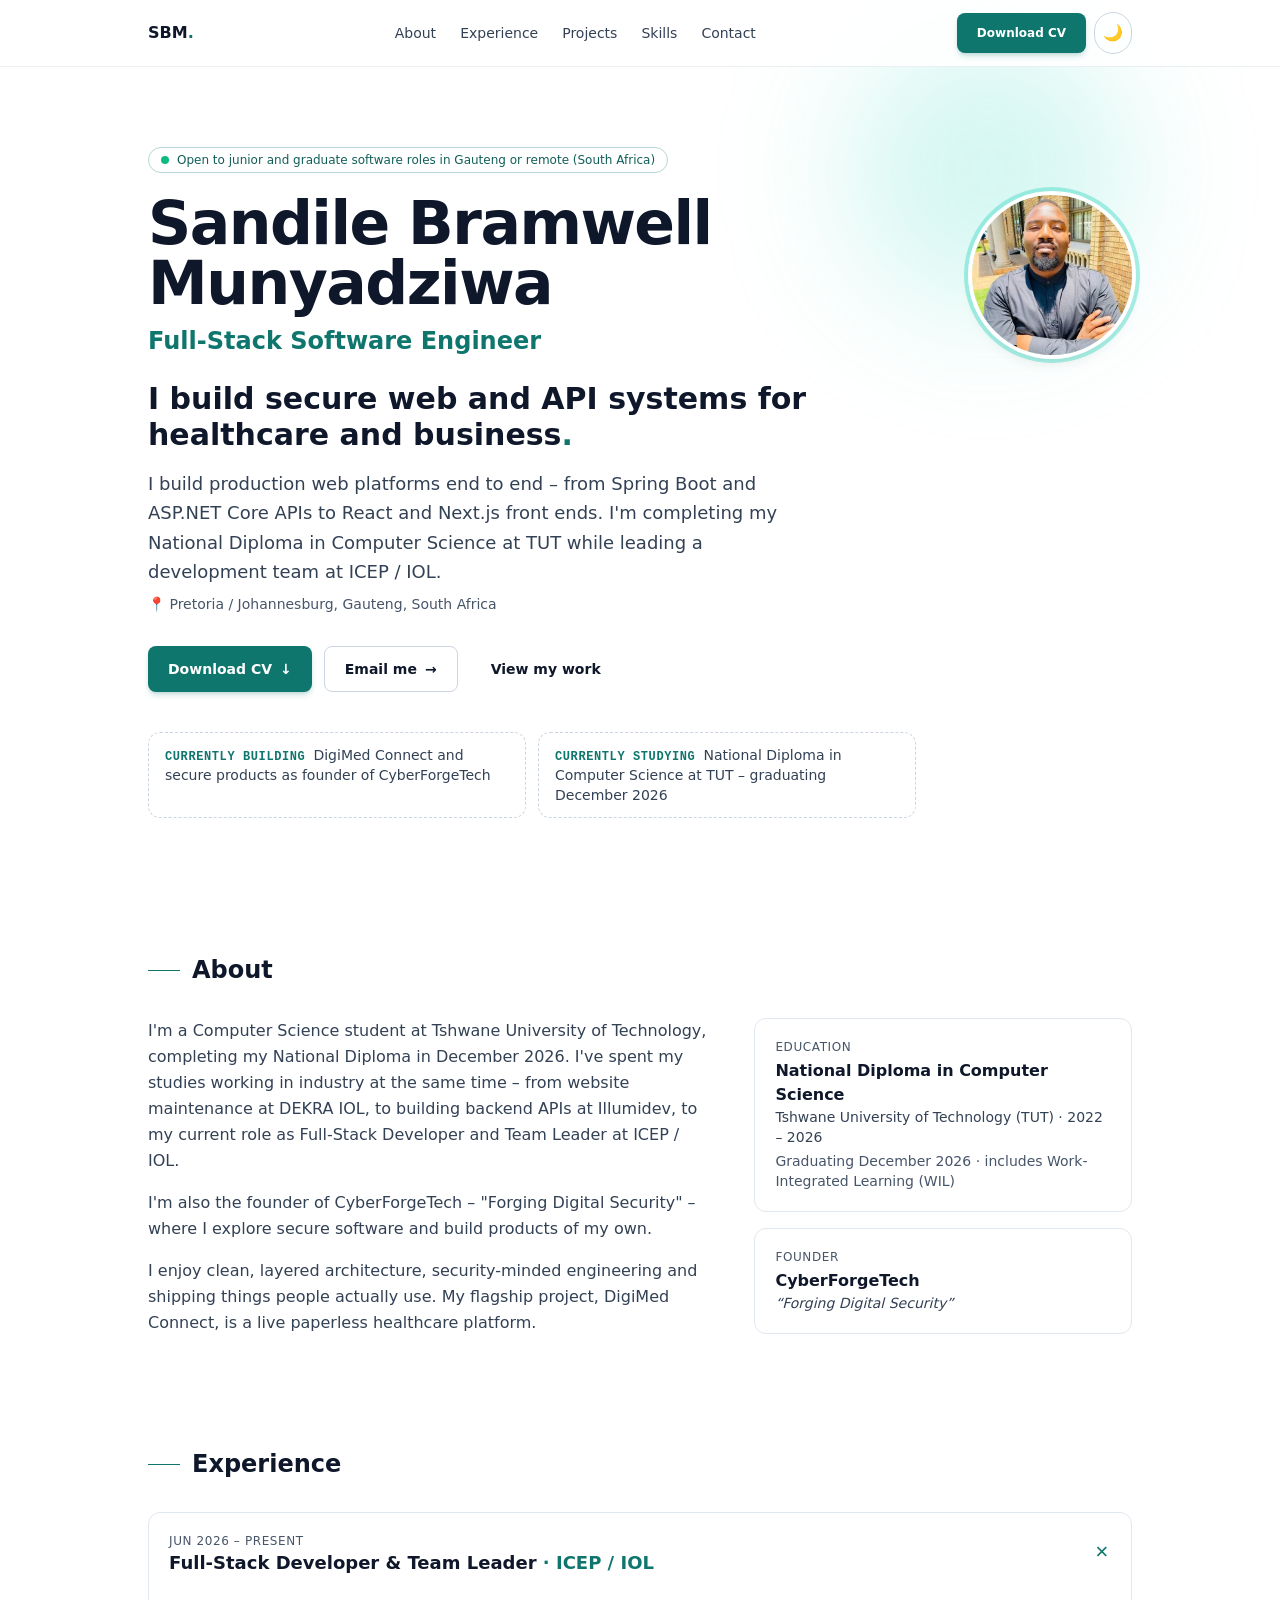
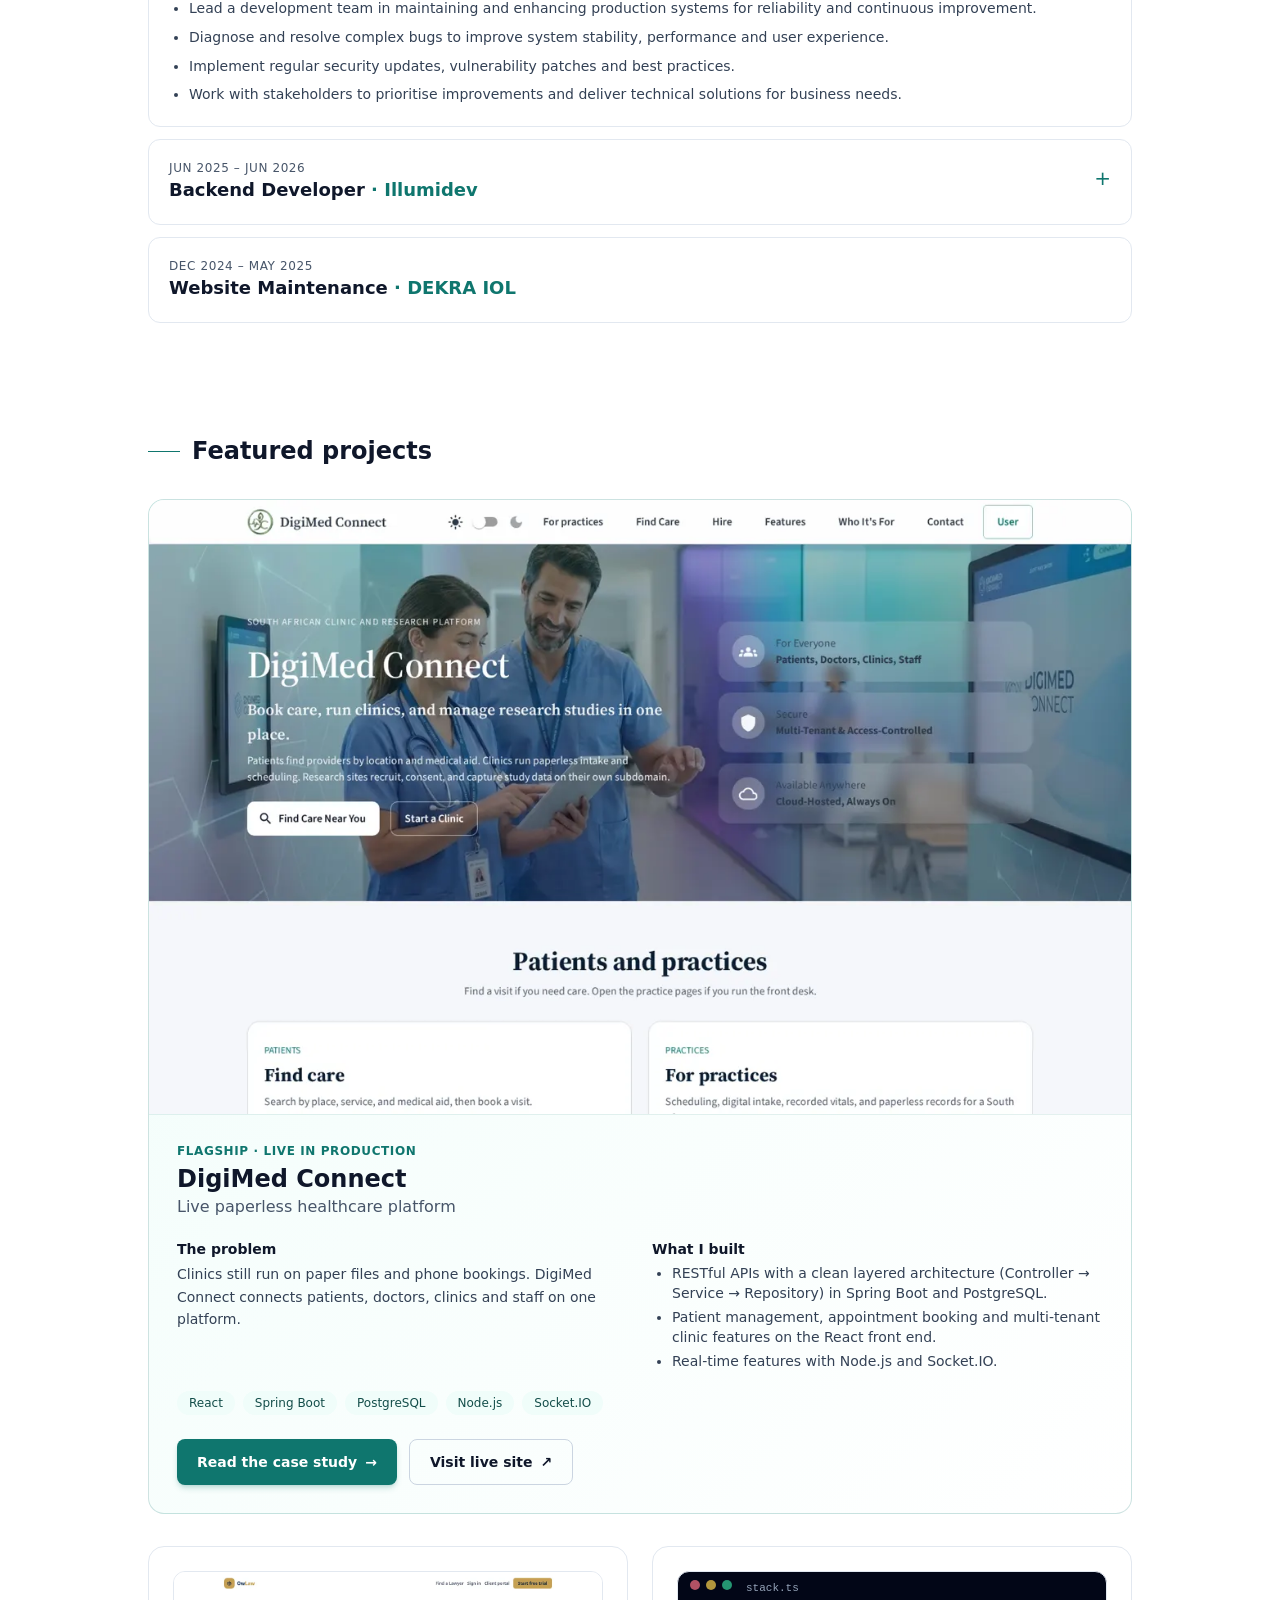
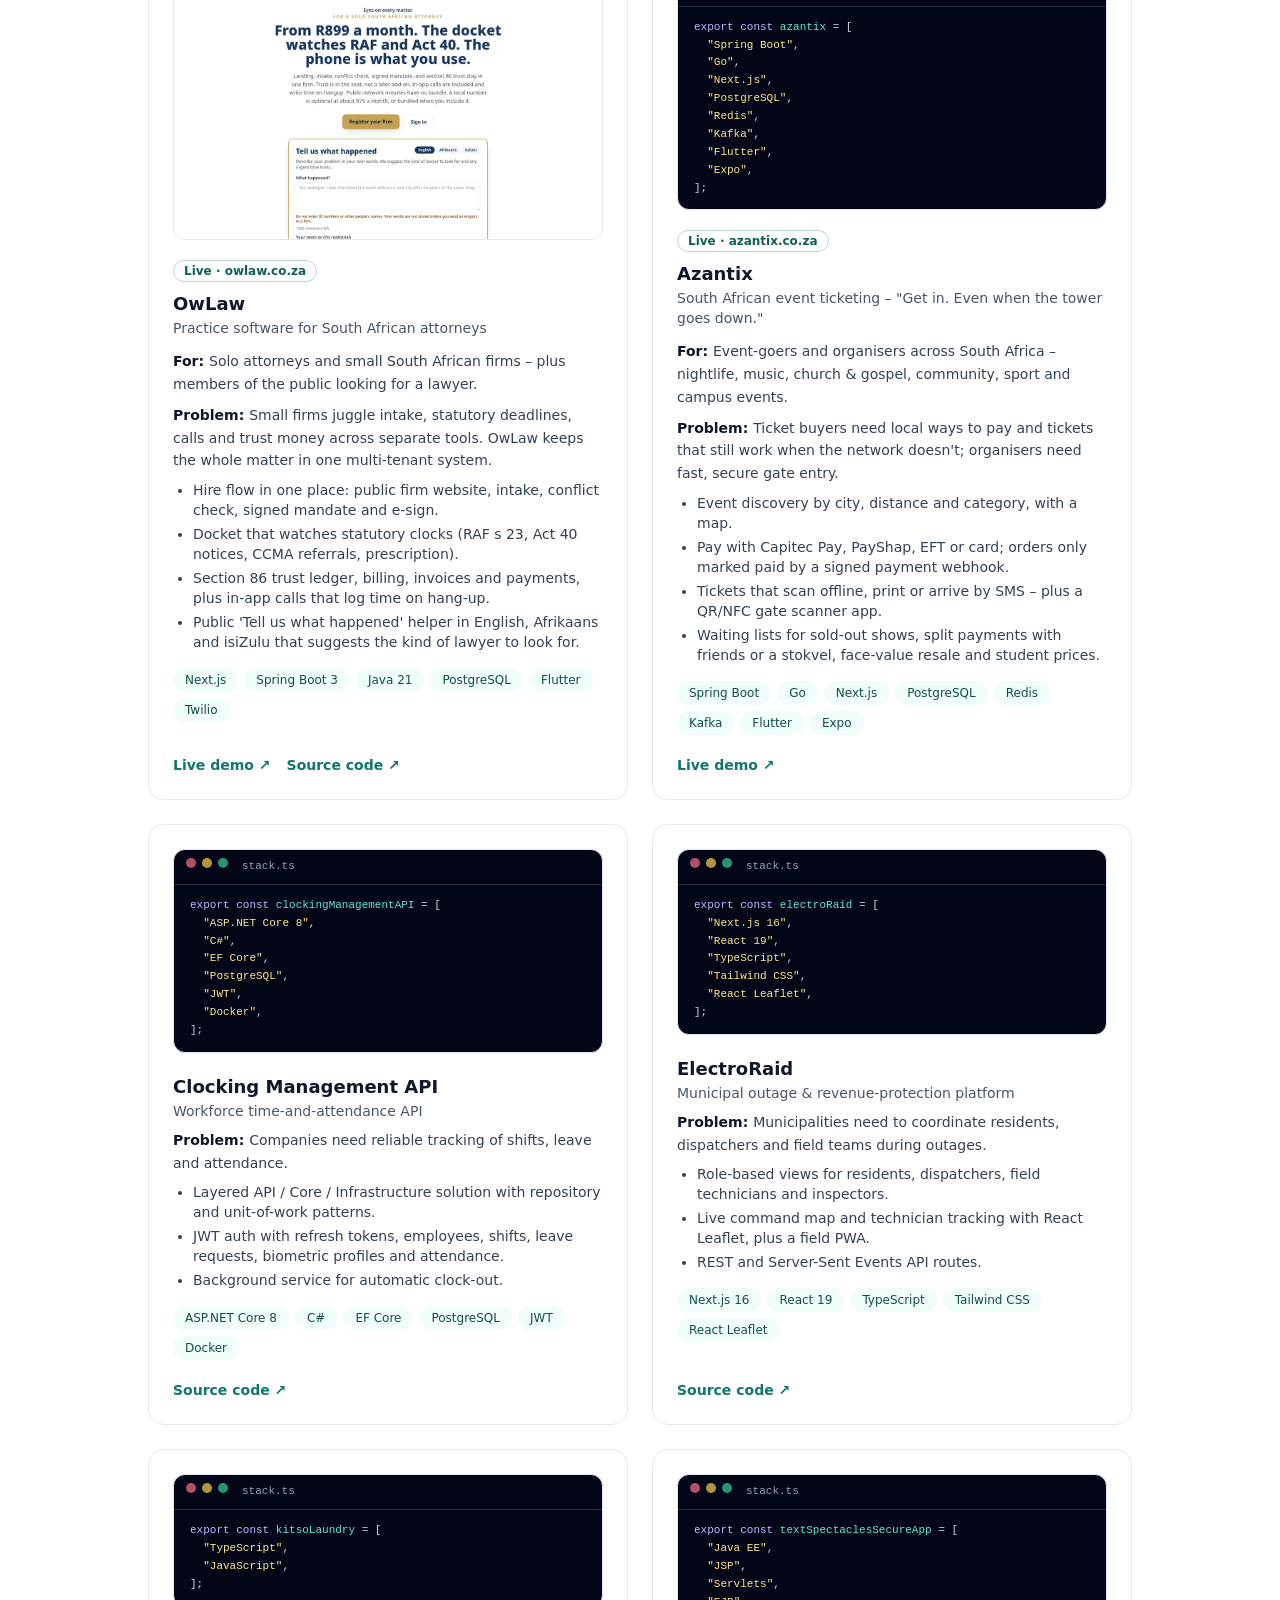
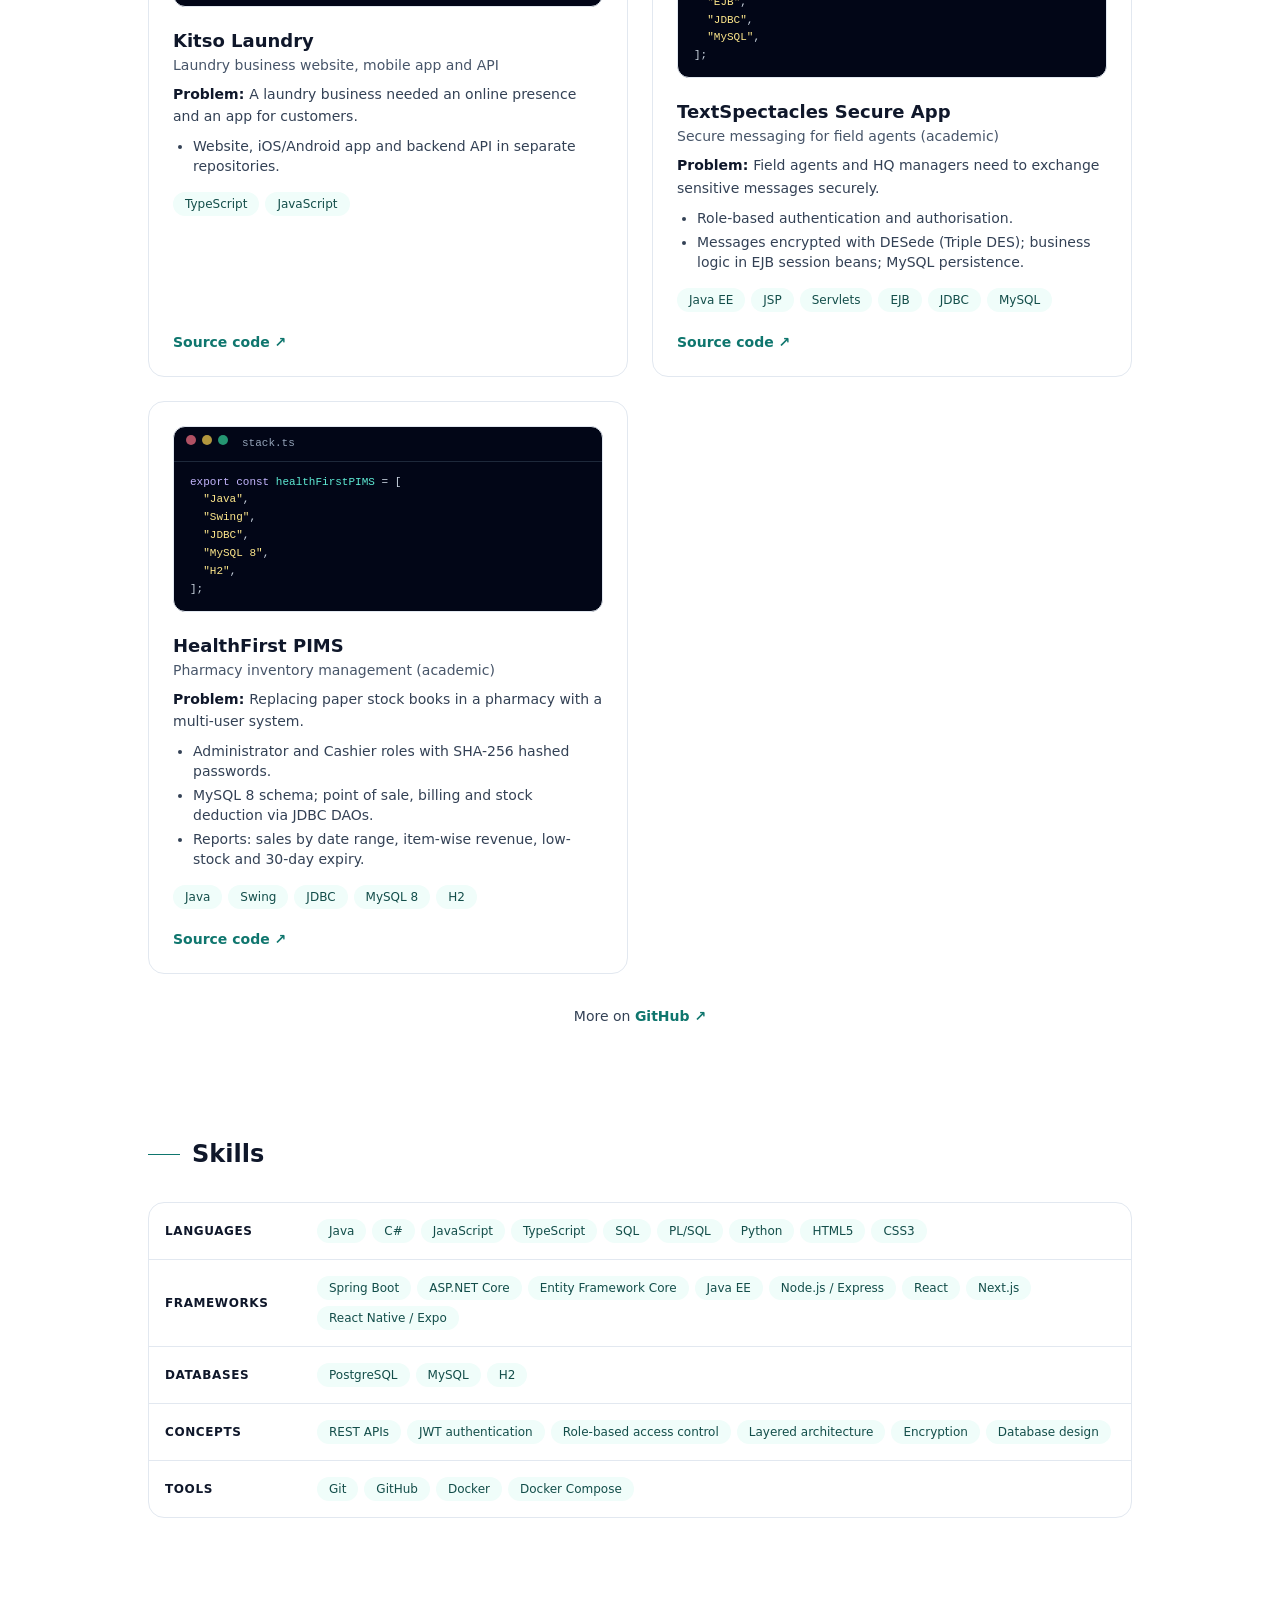
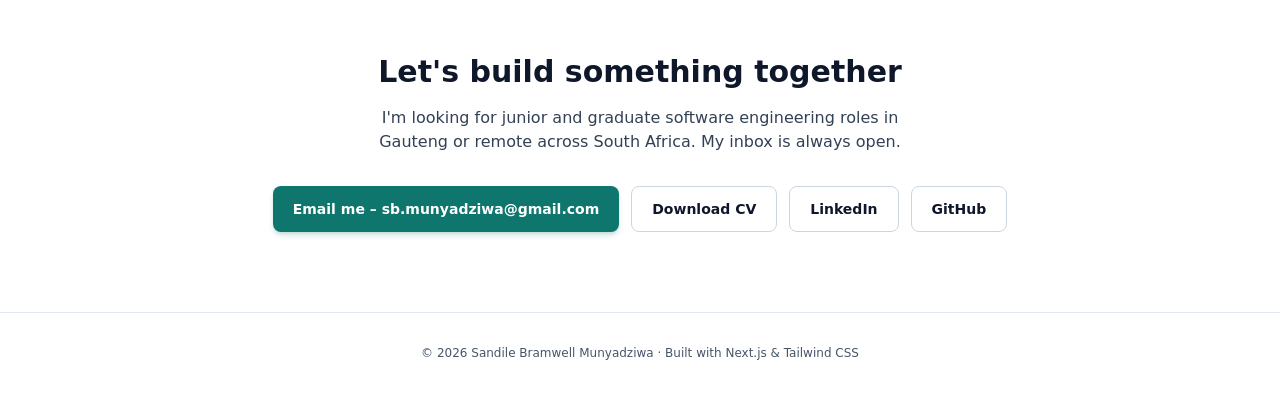
==== commit c1110298: "Deploy: Azantix live link" ====
--- a/index.html
+++ b/index.html
@@ -1,14 +1,13 @@
-<!DOCTYPE html><!--npM2s_eFWcYxp75Gqflu6--><html lang="en-ZA"><head><meta charSet="utf-8"/><meta name="viewport" content="width=device-width, initial-scale=1"/><link rel="preload" as="image" href="/headshot.webp" fetchPriority="high"/><link rel="stylesheet" href="/_next/static/css/129b3bdd88a8344d.css" data-precedence="next"/><link rel="preload" as="script" fetchPriority="low" href="/_next/static/chunks/webpack-4a462cecab786e93.js"/><script src="/_next/static/chunks/4bd1b696-c023c6e3521b1417.js" async=""></script><script src="/_next/static/chunks/255-a7ba4d37dca2f1fa.js" async=""></script><script src="/_next/static/chunks/main-app-2d999da01838f322.js" async=""></script><script src="/_next/static/chunks/app/page-81b255216e9f2068.js" async=""></script><meta name="theme-color" media="(prefers-color-scheme: dark)" content="#0b1120"/><meta name="theme-color" media="(prefers-color-scheme: light)" content="#ffffff"/><title>Sandile Bramwell Munyadziwa – Full-Stack Software Engineer</title><meta name="description" content="Sandile Munyadziwa – full-stack software engineer in Gauteng building secure web and API systems with Spring Boot, ASP.NET Core and React."/><link rel="author" href="https://immortal8725.github.io"/><meta name="author" content="Sandile Bramwell Munyadziwa"/><meta name="keywords" content="Sandile Bramwell Munyadziwa,Sandile Munyadziwa,junior software engineer South Africa,full-stack developer Pretoria,graduate developer Johannesburg"/><meta name="robots" content="index, follow"/><link rel="canonical" href="https://immortal8725.github.io/"/><meta property="og:title" content="Sandile Bramwell Munyadziwa – Full-Stack Software Engineer"/><meta property="og:description" content="Sandile Munyadziwa – full-stack software engineer in Gauteng building secure web and API systems with Spring Boot, ASP.NET Core and React."/><meta property="og:url" content="https://immortal8725.github.io/"/><meta property="og:site_name" content="Sandile Bramwell Munyadziwa"/><meta property="og:locale" content="en_ZA"/><meta property="og:image" content="https://immortal8725.github.io/og.png"/><meta property="og:type" content="profile"/><meta name="twitter:card" content="summary_large_image"/><meta name="twitter:title" content="Sandile Bramwell Munyadziwa – Full-Stack Software Engineer"/><meta name="twitter:description" content="Sandile Munyadziwa – full-stack software engineer in Gauteng building secure web and API systems with Spring Boot, ASP.NET Core and React."/><meta name="twitter:image" content="https://immortal8725.github.io/og.png"/><link rel="icon" href="/icon.svg?91b8023defa93696" type="image/svg+xml" sizes="any"/><script>try{var t=localStorage.getItem('theme');if(t==='dark'||(!t&&matchMedia('(prefers-color-scheme: dark)').matches))document.documentElement.classList.add('dark')}catch(e){}</script><script type="application/ld+json">{"@context":"https://schema.org","@type":"Person","name":"Sandile Bramwell Munyadziwa","jobTitle":"Full-Stack Software Engineer","url":"https://immortal8725.github.io","email":"mailto:sb.munyadziwa@gmail.com","address":{"@type":"PostalAddress","addressRegion":"Gauteng","addressCountry":"ZA"},"alumniOf":{"@type":"CollegeOrUniversity","name":"Tshwane University of Technology"},"sameAs":["https://github.com/Immortal8725","https://www.linkedin.com/in/sandile-bramwell-m-283301240"],"knowsAbout":["Java","Spring Boot","C#","ASP.NET Core","React","Next.js","TypeScript","PostgreSQL"]}</script><script src="/_next/static/chunks/polyfills-42372ed130431b0a.js" noModule=""></script></head><body class="bg-white text-slate-700 antialiased dark:bg-[#0b1120] dark:text-slate-300 font-sans"><div hidden=""><!--$--><!--/$--></div><a href="#main" class="sr-only focus:not-sr-only focus:fixed focus:left-4 focus:top-4 focus:z-50 focus:rounded focus:bg-accent focus:px-4 focus:py-2 focus:text-white">Skip to content</a><header class="sticky top-0 z-40 border-b border-slate-200/70 bg-white/85 backdrop-blur dark:border-slate-800 dark:bg-[#0b1120]/85"><nav aria-label="Main" class="mx-auto flex max-w-5xl items-center justify-between gap-3 px-5 py-3"><a href="#top" class="rounded font-bold text-slate-900 focus-visible:outline focus-visible:outline-2 focus-visible:outline-accent dark:text-white">SBM<span class="text-accent">.</span><span class="sr-only"> – home</span></a><ul class="hidden gap-6 text-sm md:flex"><li><a class="rounded hover:text-accent focus-visible:outline focus-visible:outline-2 focus-visible:outline-accent" href="#about">About</a></li><li><a class="rounded hover:text-accent focus-visible:outline focus-visible:outline-2 focus-visible:outline-accent" href="#experience">Experience</a></li><li><a class="rounded hover:text-accent focus-visible:outline focus-visible:outline-2 focus-visible:outline-accent" href="#projects">Projects</a></li><li><a class="rounded hover:text-accent focus-visible:outline focus-visible:outline-2 focus-visible:outline-accent" href="#skills">Skills</a></li><li><a class="rounded hover:text-accent focus-visible:outline focus-visible:outline-2 focus-visible:outline-accent" href="#contact">Contact</a></li></ul><div class="flex items-center gap-2"><a href="/SANDILE_BRAMWELL_MUNYADZIWA_CV_Graduate.pdf" download="" class="inline-flex items-center justify-center gap-2 rounded-lg px-5 py-3 text-sm font-semibold transition duration-200 motion-safe:hover:-translate-y-0.5 focus-visible:outline focus-visible:outline-2 focus-visible:outline-offset-2 focus-visible:outline-accent bg-accent text-white shadow-md shadow-accent/20 hover:brightness-110 dark:text-slate-950 px-3 py-2 text-xs">Download CV</a><button aria-label="Toggle dark and light theme" class="rounded-full border border-slate-300 p-2 hover:border-accent dark:border-slate-700 focus-visible:outline focus-visible:outline-2 focus-visible:outline-accent"><span aria-hidden="true" class="block dark:hidden">🌙</span><span aria-hidden="true" class="hidden dark:block">☀️</span></button></div></nav></header><main id="main" class="mx-auto max-w-5xl px-5"><section id="top" class="relative flex min-h-[78vh] flex-col justify-center py-16 sm:py-20"><div aria-hidden="true" class="pointer-events-none absolute -top-10 right-0 -z-10 h-72 w-72 rounded-full bg-teal-400/20 blur-3xl motion-safe:animate-[float_12s_ease-in-out_infinite]"></div><p class="mb-5 inline-flex w-fit items-center gap-2 rounded-full border border-teal-700/30 px-3 py-1 text-xs font-medium text-teal-800 dark:border-teal-400/30 dark:text-teal-200"><span aria-hidden="true" class="h-2 w-2 rounded-full bg-emerald-500 motion-safe:animate-pulse"></span>Open to junior and graduate software roles in Gauteng or remote (South Africa)</p><div class="flex flex-col-reverse items-start gap-6 sm:flex-row sm:items-center sm:justify-between"><div><h1 class="text-4xl font-extrabold tracking-tight text-slate-900 sm:text-6xl dark:text-white">Sandile Bramwell Munyadziwa</h1><p class="mt-3 text-xl font-semibold text-accent sm:text-2xl">Full-Stack Software Engineer</p></div><img src="/headshot.webp" alt="Portrait of Sandile Bramwell Munyadziwa" width="160" height="160" fetchPriority="high" class="h-24 w-24 shrink-0 rounded-full object-cover shadow-lg ring-4 ring-teal-400/40 ring-offset-4 ring-offset-white transition duration-500 motion-safe:hover:rotate-3 motion-safe:hover:scale-105 sm:h-40 sm:w-40 dark:ring-offset-[#0b1120]"/></div><p class="mt-6 max-w-3xl text-2xl font-bold leading-snug text-slate-900 sm:text-3xl dark:text-white">I build secure web and API systems for healthcare and business<span class="text-accent">.</span></p><p class="mt-4 max-w-2xl text-lg leading-relaxed">I build production web platforms end to end – from Spring Boot and ASP.NET Core APIs to React and Next.js front ends. I&#x27;m completing my National Diploma in Computer Science at TUT while leading a development team at ICEP / IOL.</p><p class="mt-2 text-sm text-slate-600 dark:text-slate-400"><span aria-hidden="true">📍 </span>Pretoria / Johannesburg, Gauteng, South Africa</p><div class="mt-8 flex flex-wrap gap-3"><a href="/SANDILE_BRAMWELL_MUNYADZIWA_CV_Graduate.pdf" download="" class="inline-flex items-center justify-center gap-2 rounded-lg px-5 py-3 text-sm font-semibold transition duration-200 motion-safe:hover:-translate-y-0.5 focus-visible:outline focus-visible:outline-2 focus-visible:outline-offset-2 focus-visible:outline-accent bg-accent text-white shadow-md shadow-accent/20 hover:brightness-110 dark:text-slate-950">Download CV <span aria-hidden="true">↓</span></a><a href="mailto:sb.munyadziwa@gmail.com" class="inline-flex items-center justify-center gap-2 rounded-lg px-5 py-3 text-sm font-semibold transition duration-200 motion-safe:hover:-translate-y-0.5 focus-visible:outline focus-visible:outline-2 focus-visible:outline-offset-2 focus-visible:outline-accent border border-slate-300 text-slate-900 hover:border-accent hover:text-accent dark:border-slate-600 dark:text-white">Email me <span aria-hidden="true">→</span></a><a href="#projects" class="inline-flex items-center justify-center gap-2 rounded-lg px-5 py-3 text-sm font-semibold transition duration-200 motion-safe:hover:-translate-y-0.5 focus-visible:outline focus-visible:outline-2 focus-visible:outline-offset-2 focus-visible:outline-accent border border-slate-300 text-slate-900 hover:border-accent hover:text-accent dark:border-slate-600 dark:text-white border-transparent">View my work</a></div><ul class="mt-10 grid max-w-3xl gap-3 sm:grid-cols-2"><li class="rounded-xl border border-dashed border-slate-300 px-4 py-3 text-sm dark:border-slate-700"><span class="mr-2 font-mono text-xs font-semibold uppercase tracking-wider text-accent">Currently <!-- -->building</span>DigiMed Connect and secure products as founder of CyberForgeTech</li><li class="rounded-xl border border-dashed border-slate-300 px-4 py-3 text-sm dark:border-slate-700"><span class="mr-2 font-mono text-xs font-semibold uppercase tracking-wider text-accent">Currently <!-- -->studying</span>National Diploma in Computer Science at TUT – graduating December 2026</li></ul></section><section id="about" aria-labelledby="about-h" class="reveal py-14"><h2 id="about-h" class="mb-8 flex items-center gap-3 text-2xl font-bold text-slate-900 dark:text-white"><span aria-hidden="true" class="h-px w-8 bg-accent"></span>About</h2><div class="grid gap-10 md:grid-cols-[3fr_2fr]"><div class="space-y-4 leading-relaxed"><p>I&#x27;m a Computer Science student at Tshwane University of Technology, completing my National Diploma in December 2026. I&#x27;ve spent my studies working in industry at the same time – from website maintenance at DEKRA IOL, to building backend APIs at Illumidev, to my current role as Full-Stack Developer and Team Leader at ICEP / IOL.</p><p>I&#x27;m also the founder of CyberForgeTech – &quot;Forging Digital Security&quot; – where I explore secure software and build products of my own.</p><p>I enjoy clean, layered architecture, security-minded engineering and shipping things people actually use. My flagship project, DigiMed Connect, is a live paperless healthcare platform.</p></div><div class="space-y-4"><div class="rounded-xl border border-slate-200 p-5 dark:border-slate-800"><p class="text-xs uppercase tracking-wider text-slate-600 dark:text-slate-400">Education</p><p class="mt-1 font-semibold text-slate-900 dark:text-white">National Diploma in Computer Science</p><p class="text-sm">Tshwane University of Technology (TUT)<!-- --> · <!-- -->2022 – 2026</p><p class="mt-1 text-sm text-slate-600 dark:text-slate-400">Graduating December 2026 · includes Work-Integrated Learning (WIL)</p></div><div class="rounded-xl border border-slate-200 p-5 dark:border-slate-800"><p class="text-xs uppercase tracking-wider text-slate-600 dark:text-slate-400">Founder</p><p class="mt-1 font-semibold text-slate-900 dark:text-white">CyberForgeTech</p><p class="text-sm italic">“<!-- -->Forging Digital Security<!-- -->”</p></div></div></div></section><section id="experience" aria-labelledby="experience-h" class="reveal py-14"><h2 id="experience-h" class="mb-8 flex items-center gap-3 text-2xl font-bold text-slate-900 dark:text-white"><span aria-hidden="true" class="h-px w-8 bg-accent"></span>Experience</h2><ol class="space-y-3"><li><details open="" class="group rounded-xl border border-slate-200 transition hover:border-accent/60 dark:border-slate-800"><summary class="flex cursor-pointer list-none items-start justify-between gap-4 rounded-xl p-5 focus-visible:outline focus-visible:outline-2 focus-visible:outline-accent [&amp;::-webkit-details-marker]:hidden"><span><span class="block text-xs font-medium uppercase tracking-wider text-slate-600 dark:text-slate-400">Jun 2026 – Present</span><span class="block text-lg font-semibold text-slate-900 dark:text-white">Full-Stack Developer &amp; Team Leader<!-- --> <span class="text-accent">· <!-- -->ICEP / IOL</span></span></span><span aria-hidden="true" class="mt-1 text-xl text-accent transition-transform group-open:rotate-45">+</span></summary><ul class="list-disc space-y-1.5 px-5 pb-5 pl-10 text-sm leading-relaxed"><li>Lead a development team in maintaining and enhancing production systems for reliability and continuous improvement.</li><li>Diagnose and resolve complex bugs to improve system stability, performance and user experience.</li><li>Implement regular security updates, vulnerability patches and best practices.</li><li>Work with stakeholders to prioritise improvements and deliver technical solutions for business needs.</li></ul></details></li><li><details class="group rounded-xl border border-slate-200 transition hover:border-accent/60 dark:border-slate-800"><summary class="flex cursor-pointer list-none items-start justify-between gap-4 rounded-xl p-5 focus-visible:outline focus-visible:outline-2 focus-visible:outline-accent [&amp;::-webkit-details-marker]:hidden"><span><span class="block text-xs font-medium uppercase tracking-wider text-slate-600 dark:text-slate-400">Jun 2025 – Jun 2026</span><span class="block text-lg font-semibold text-slate-900 dark:text-white">Backend Developer<!-- --> <span class="text-accent">· <!-- -->Illumidev</span></span></span><span aria-hidden="true" class="mt-1 text-xl text-accent transition-transform group-open:rotate-45">+</span></summary><ul class="list-disc space-y-1.5 px-5 pb-5 pl-10 text-sm leading-relaxed"><li>Designed, developed and maintained backend APIs in Node.js and Python powering production systems.</li><li>Collaborated with front-end and DevOps teams for seamless integration and smooth deployments.</li><li>Applied clean coding, modular design and security best practices across the lifecycle.</li></ul></details></li><li><details class="group rounded-xl border border-slate-200 transition hover:border-accent/60 dark:border-slate-800"><summary class="flex cursor-pointer list-none items-start justify-between gap-4 rounded-xl p-5 focus-visible:outline focus-visible:outline-2 focus-visible:outline-accent [&amp;::-webkit-details-marker]:hidden"><span><span class="block text-xs font-medium uppercase tracking-wider text-slate-600 dark:text-slate-400">Dec 2024 – May 2025</span><span class="block text-lg font-semibold text-slate-900 dark:text-white">Website Maintenance<!-- --> <span class="text-accent">· <!-- -->DEKRA IOL</span></span></span></summary></details></li></ol></section><section id="projects" aria-labelledby="projects-h" class="reveal py-14"><h2 id="projects-h" class="mb-8 flex items-center gap-3 text-2xl font-bold text-slate-900 dark:text-white"><span aria-hidden="true" class="h-px w-8 bg-accent"></span>Featured projects</h2><article class="mb-8 overflow-hidden rounded-2xl border border-teal-700/20 bg-gradient-to-br from-teal-50 to-white dark:border-teal-400/20 dark:from-teal-400/10 dark:to-transparent"><a href="/digimed/" class="group relative block overflow-hidden border-b border-teal-700/10 focus-visible:outline focus-visible:outline-2 focus-visible:outline-accent dark:border-teal-400/10"><picture><source media="(max-width: 640px)" srcSet="/projects/digimed-mobile.webp"/><img src="/projects/digimed-desktop.webp" alt="DigiMed Connect home page: &#x27;Book care, run clinics, and manage research studies in one place.&#x27;" width="1200" height="750" loading="lazy" decoding="async" class="w-full transition duration-700 motion-safe:group-hover:scale-[1.02]"/></picture><span class="sr-only">Read the DigiMed Connect case study</span></a><div class="p-6 sm:p-7"><p class="text-xs font-semibold uppercase tracking-wider text-accent">Flagship · Live in production</p><h3 class="mt-1 text-2xl font-bold text-slate-900 dark:text-white">DigiMed Connect</h3><p class="text-slate-600 dark:text-slate-400">Live paperless healthcare platform</p><div class="mt-5 grid gap-6 md:grid-cols-2"><div><p class="text-sm font-semibold text-slate-900 dark:text-white">The problem</p><p class="mt-1 text-sm leading-relaxed">Clinics still run on paper files and phone bookings. DigiMed Connect connects patients, doctors, clinics and staff on one platform.</p></div><div><p class="text-sm font-semibold text-slate-900 dark:text-white">What I built</p><ul class="mt-1 list-disc space-y-1 pl-5 text-sm"><li>RESTful APIs with a clean layered architecture (Controller → Service → Repository) in Spring Boot and PostgreSQL.</li><li>Patient management, appointment booking and multi-tenant clinic features on the React front end.</li><li>Real-time features with Node.js and Socket.IO.</li></ul></div></div><ul aria-label="Tech stack" class="mt-5 flex flex-wrap gap-2"><li class="rounded-full bg-teal-50 px-3 py-1 text-xs font-medium text-teal-900 dark:bg-teal-400/10 dark:text-teal-200">React</li><li class="rounded-full bg-teal-50 px-3 py-1 text-xs font-medium text-teal-900 dark:bg-teal-400/10 dark:text-teal-200">Spring Boot</li><li class="rounded-full bg-teal-50 px-3 py-1 text-xs font-medium text-teal-900 dark:bg-teal-400/10 dark:text-teal-200">PostgreSQL</li><li class="rounded-full bg-teal-50 px-3 py-1 text-xs font-medium text-teal-900 dark:bg-teal-400/10 dark:text-teal-200">Node.js</li><li class="rounded-full bg-teal-50 px-3 py-1 text-xs font-medium text-teal-900 dark:bg-teal-400/10 dark:text-teal-200">Socket.IO</li></ul><div class="mt-6 flex flex-wrap gap-3"><a href="/digimed/" class="inline-flex items-center justify-center gap-2 rounded-lg px-5 py-3 text-sm font-semibold transition duration-200 motion-safe:hover:-translate-y-0.5 focus-visible:outline focus-visible:outline-2 focus-visible:outline-offset-2 focus-visible:outline-accent bg-accent text-white shadow-md shadow-accent/20 hover:brightness-110 dark:text-slate-950">Read the case study <span aria-hidden="true">→</span></a><a href="https://digimed-connect.co.za" target="_blank" rel="noopener noreferrer" class="inline-flex items-center justify-center gap-2 rounded-lg px-5 py-3 text-sm font-semibold transition duration-200 motion-safe:hover:-translate-y-0.5 focus-visible:outline focus-visible:outline-2 focus-visible:outline-offset-2 focus-visible:outline-accent border border-slate-300 text-slate-900 hover:border-accent hover:text-accent dark:border-slate-600 dark:text-white">Visit live site <span aria-hidden="true">↗</span><span class="sr-only"> (opens in a new tab)</span></a></div></div></article><div class="grid gap-6 md:grid-cols-2"><article class="flex flex-col rounded-2xl border border-slate-200 p-6 transition duration-300 hover:border-accent hover:shadow-xl hover:shadow-accent/10 motion-safe:hover:-translate-y-1 dark:border-slate-800"><picture class="mb-5 block overflow-hidden rounded-xl border border-slate-200 dark:border-slate-700"><source media="(max-width: 640px)" srcSet="/projects/owlaw-mobile.webp"/><img src="/projects/owlaw-desktop.webp" alt="OwLaw home page: &#x27;From R899 a month. The docket watches RAF and Act 40.&#x27;" width="1200" height="750" loading="lazy" decoding="async" class="w-full"/></picture><p class="mb-2 w-fit rounded-full border border-teal-700/30 px-2.5 py-0.5 text-xs font-semibold text-teal-800 dark:border-teal-400/30 dark:text-teal-200">Live · owlaw.co.za</p><h3 class="text-lg font-bold text-slate-900 dark:text-white">OwLaw</h3><p class="text-sm text-slate-600 dark:text-slate-400">Practice software for South African attorneys</p><p class="mt-3 text-sm leading-relaxed"><span class="font-semibold text-slate-900 dark:text-white">For: </span>Solo attorneys and small South African firms – plus members of the public looking for a lawyer.</p><p class="mt-2 text-sm leading-relaxed"><span class="font-semibold text-slate-900 dark:text-white">Problem: </span>Small firms juggle intake, statutory deadlines, calls and trust money across separate tools. OwLaw keeps the whole matter in one multi-tenant system.</p><ul class="mt-2 list-disc space-y-1 pl-5 text-sm"><li>Hire flow in one place: public firm website, intake, conflict check, signed mandate and e-sign.</li><li>Docket that watches statutory clocks (RAF s 23, Act 40 notices, CCMA referrals, prescription).</li><li>Section 86 trust ledger, billing, invoices and payments, plus in-app calls that log time on hang-up.</li><li>Public &#x27;Tell us what happened&#x27; helper in English, Afrikaans and isiZulu that suggests the kind of lawyer to look for.</li></ul><ul aria-label="Tech stack" class="mt-4 flex flex-wrap gap-1.5"><li class="rounded-full bg-teal-50 px-3 py-1 text-xs font-medium text-teal-900 dark:bg-teal-400/10 dark:text-teal-200">Next.js</li><li class="rounded-full bg-teal-50 px-3 py-1 text-xs font-medium text-teal-900 dark:bg-teal-400/10 dark:text-teal-200">Spring Boot 3</li><li class="rounded-full bg-teal-50 px-3 py-1 text-xs font-medium text-teal-900 dark:bg-teal-400/10 dark:text-teal-200">Java 21</li><li class="rounded-full bg-teal-50 px-3 py-1 text-xs font-medium text-teal-900 dark:bg-teal-400/10 dark:text-teal-200">PostgreSQL</li><li class="rounded-full bg-teal-50 px-3 py-1 text-xs font-medium text-teal-900 dark:bg-teal-400/10 dark:text-teal-200">Flutter</li><li class="rounded-full bg-teal-50 px-3 py-1 text-xs font-medium text-teal-900 dark:bg-teal-400/10 dark:text-teal-200">Twilio</li></ul><div class="mt-auto flex gap-4 pt-5 text-sm"><a class="rounded font-semibold text-accent underline-offset-4 hover:underline focus-visible:outline focus-visible:outline-2 focus-visible:outline-accent" href="https://owlaw.co.za" target="_blank" rel="noopener noreferrer">Live demo ↗<span class="sr-only"> for <!-- -->OwLaw<!-- --> (opens in a new tab)</span></a><a class="rounded font-semibold text-accent underline-offset-4 hover:underline focus-visible:outline focus-visible:outline-2 focus-visible:outline-accent" href="https://github.com/Immortal8725/LegalSuite-Pro" target="_blank" rel="noopener noreferrer">Source code ↗<span class="sr-only"> for <!-- -->OwLaw<!-- --> (opens in a new tab)</span></a></div></article><article class="flex flex-col rounded-2xl border border-slate-200 p-6 transition duration-300 hover:border-accent hover:shadow-xl hover:shadow-accent/10 motion-safe:hover:-translate-y-1 dark:border-slate-800"><div aria-hidden="true" class="mb-5 overflow-hidden rounded-xl border border-slate-200 bg-slate-950 font-mono text-[11px] leading-relaxed text-slate-300 dark:border-slate-700"><div class="flex gap-1.5 border-b border-slate-800 px-3 py-2"><span class="h-2.5 w-2.5 rounded-full bg-rose-400/70"></span><span class="h-2.5 w-2.5 rounded-full bg-amber-300/70"></span><span class="h-2.5 w-2.5 rounded-full bg-emerald-400/70"></span><span class="ml-2 text-slate-400">stack.ts</span></div><pre class="overflow-hidden px-4 py-3"><span class="text-violet-300">export const</span> <span class="text-teal-300">azantix</span> = [<!-- -->
+<!DOCTYPE html><!--_EZjJbVKfgYJxThJF_QH0--><html lang="en-ZA"><head><meta charSet="utf-8"/><meta name="viewport" content="width=device-width, initial-scale=1"/><link rel="preload" as="image" href="/headshot.webp" fetchPriority="high"/><link rel="stylesheet" href="/_next/static/css/129b3bdd88a8344d.css" data-precedence="next"/><link rel="preload" as="script" fetchPriority="low" href="/_next/static/chunks/webpack-4a462cecab786e93.js"/><script src="/_next/static/chunks/4bd1b696-c023c6e3521b1417.js" async=""></script><script src="/_next/static/chunks/255-a7ba4d37dca2f1fa.js" async=""></script><script src="/_next/static/chunks/main-app-2d999da01838f322.js" async=""></script><script src="/_next/static/chunks/app/page-81b255216e9f2068.js" async=""></script><meta name="theme-color" media="(prefers-color-scheme: dark)" content="#0b1120"/><meta name="theme-color" media="(prefers-color-scheme: light)" content="#ffffff"/><title>Sandile Bramwell Munyadziwa – Full-Stack Software Engineer</title><meta name="description" content="Sandile Munyadziwa – full-stack software engineer in Gauteng building secure web and API systems with Spring Boot, ASP.NET Core and React."/><link rel="author" href="https://immortal8725.github.io"/><meta name="author" content="Sandile Bramwell Munyadziwa"/><meta name="keywords" content="Sandile Bramwell Munyadziwa,Sandile Munyadziwa,junior software engineer South Africa,full-stack developer Pretoria,graduate developer Johannesburg"/><meta name="robots" content="index, follow"/><link rel="canonical" href="https://immortal8725.github.io/"/><meta property="og:title" content="Sandile Bramwell Munyadziwa – Full-Stack Software Engineer"/><meta property="og:description" content="Sandile Munyadziwa – full-stack software engineer in Gauteng building secure web and API systems with Spring Boot, ASP.NET Core and React."/><meta property="og:url" content="https://immortal8725.github.io/"/><meta property="og:site_name" content="Sandile Bramwell Munyadziwa"/><meta property="og:locale" content="en_ZA"/><meta property="og:image" content="https://immortal8725.github.io/og.png"/><meta property="og:type" content="profile"/><meta name="twitter:card" content="summary_large_image"/><meta name="twitter:title" content="Sandile Bramwell Munyadziwa – Full-Stack Software Engineer"/><meta name="twitter:description" content="Sandile Munyadziwa – full-stack software engineer in Gauteng building secure web and API systems with Spring Boot, ASP.NET Core and React."/><meta name="twitter:image" content="https://immortal8725.github.io/og.png"/><link rel="icon" href="/icon.svg?91b8023defa93696" type="image/svg+xml" sizes="any"/><script>try{var t=localStorage.getItem('theme');if(t==='dark'||(!t&&matchMedia('(prefers-color-scheme: dark)').matches))document.documentElement.classList.add('dark')}catch(e){}</script><script type="application/ld+json">{"@context":"https://schema.org","@type":"Person","name":"Sandile Bramwell Munyadziwa","jobTitle":"Full-Stack Software Engineer","url":"https://immortal8725.github.io","email":"mailto:sb.munyadziwa@gmail.com","address":{"@type":"PostalAddress","addressRegion":"Gauteng","addressCountry":"ZA"},"alumniOf":{"@type":"CollegeOrUniversity","name":"Tshwane University of Technology"},"sameAs":["https://github.com/Immortal8725","https://www.linkedin.com/in/sandile-bramwell-m-283301240"],"knowsAbout":["Java","Spring Boot","C#","ASP.NET Core","React","Next.js","TypeScript","PostgreSQL"]}</script><script src="/_next/static/chunks/polyfills-42372ed130431b0a.js" noModule=""></script></head><body class="bg-white text-slate-700 antialiased dark:bg-[#0b1120] dark:text-slate-300 font-sans"><div hidden=""><!--$--><!--/$--></div><a href="#main" class="sr-only focus:not-sr-only focus:fixed focus:left-4 focus:top-4 focus:z-50 focus:rounded focus:bg-accent focus:px-4 focus:py-2 focus:text-white">Skip to content</a><header class="sticky top-0 z-40 border-b border-slate-200/70 bg-white/85 backdrop-blur dark:border-slate-800 dark:bg-[#0b1120]/85"><nav aria-label="Main" class="mx-auto flex max-w-5xl items-center justify-between gap-3 px-5 py-3"><a href="#top" class="rounded font-bold text-slate-900 focus-visible:outline focus-visible:outline-2 focus-visible:outline-accent dark:text-white">SBM<span class="text-accent">.</span><span class="sr-only"> – home</span></a><ul class="hidden gap-6 text-sm md:flex"><li><a class="rounded hover:text-accent focus-visible:outline focus-visible:outline-2 focus-visible:outline-accent" href="#about">About</a></li><li><a class="rounded hover:text-accent focus-visible:outline focus-visible:outline-2 focus-visible:outline-accent" href="#experience">Experience</a></li><li><a class="rounded hover:text-accent focus-visible:outline focus-visible:outline-2 focus-visible:outline-accent" href="#projects">Projects</a></li><li><a class="rounded hover:text-accent focus-visible:outline focus-visible:outline-2 focus-visible:outline-accent" href="#skills">Skills</a></li><li><a class="rounded hover:text-accent focus-visible:outline focus-visible:outline-2 focus-visible:outline-accent" href="#contact">Contact</a></li></ul><div class="flex items-center gap-2"><a href="/SANDILE_BRAMWELL_MUNYADZIWA_CV_Graduate.pdf" download="" class="inline-flex items-center justify-center gap-2 rounded-lg px-5 py-3 text-sm font-semibold transition duration-200 motion-safe:hover:-translate-y-0.5 focus-visible:outline focus-visible:outline-2 focus-visible:outline-offset-2 focus-visible:outline-accent bg-accent text-white shadow-md shadow-accent/20 hover:brightness-110 dark:text-slate-950 px-3 py-2 text-xs">Download CV</a><button aria-label="Toggle dark and light theme" class="rounded-full border border-slate-300 p-2 hover:border-accent dark:border-slate-700 focus-visible:outline focus-visible:outline-2 focus-visible:outline-accent"><span aria-hidden="true" class="block dark:hidden">🌙</span><span aria-hidden="true" class="hidden dark:block">☀️</span></button></div></nav></header><main id="main" class="mx-auto max-w-5xl px-5"><section id="top" class="relative flex min-h-[78vh] flex-col justify-center py-16 sm:py-20"><div aria-hidden="true" class="pointer-events-none absolute -top-10 right-0 -z-10 h-72 w-72 rounded-full bg-teal-400/20 blur-3xl motion-safe:animate-[float_12s_ease-in-out_infinite]"></div><p class="mb-5 inline-flex w-fit items-center gap-2 rounded-full border border-teal-700/30 px-3 py-1 text-xs font-medium text-teal-800 dark:border-teal-400/30 dark:text-teal-200"><span aria-hidden="true" class="h-2 w-2 rounded-full bg-emerald-500 motion-safe:animate-pulse"></span>Open to junior and graduate software roles in Gauteng or remote (South Africa)</p><div class="flex flex-col-reverse items-start gap-6 sm:flex-row sm:items-center sm:justify-between"><div><h1 class="text-4xl font-extrabold tracking-tight text-slate-900 sm:text-6xl dark:text-white">Sandile Bramwell Munyadziwa</h1><p class="mt-3 text-xl font-semibold text-accent sm:text-2xl">Full-Stack Software Engineer</p></div><img src="/headshot.webp" alt="Portrait of Sandile Bramwell Munyadziwa" width="160" height="160" fetchPriority="high" class="h-24 w-24 shrink-0 rounded-full object-cover shadow-lg ring-4 ring-teal-400/40 ring-offset-4 ring-offset-white transition duration-500 motion-safe:hover:rotate-3 motion-safe:hover:scale-105 sm:h-40 sm:w-40 dark:ring-offset-[#0b1120]"/></div><p class="mt-6 max-w-3xl text-2xl font-bold leading-snug text-slate-900 sm:text-3xl dark:text-white">I build secure web and API systems for healthcare and business<span class="text-accent">.</span></p><p class="mt-4 max-w-2xl text-lg leading-relaxed">I build production web platforms end to end – from Spring Boot and ASP.NET Core APIs to React and Next.js front ends. I&#x27;m completing my National Diploma in Computer Science at TUT while leading a development team at ICEP / IOL.</p><p class="mt-2 text-sm text-slate-600 dark:text-slate-400"><span aria-hidden="true">📍 </span>Pretoria / Johannesburg, Gauteng, South Africa</p><div class="mt-8 flex flex-wrap gap-3"><a href="/SANDILE_BRAMWELL_MUNYADZIWA_CV_Graduate.pdf" download="" class="inline-flex items-center justify-center gap-2 rounded-lg px-5 py-3 text-sm font-semibold transition duration-200 motion-safe:hover:-translate-y-0.5 focus-visible:outline focus-visible:outline-2 focus-visible:outline-offset-2 focus-visible:outline-accent bg-accent text-white shadow-md shadow-accent/20 hover:brightness-110 dark:text-slate-950">Download CV <span aria-hidden="true">↓</span></a><a href="mailto:sb.munyadziwa@gmail.com" class="inline-flex items-center justify-center gap-2 rounded-lg px-5 py-3 text-sm font-semibold transition duration-200 motion-safe:hover:-translate-y-0.5 focus-visible:outline focus-visible:outline-2 focus-visible:outline-offset-2 focus-visible:outline-accent border border-slate-300 text-slate-900 hover:border-accent hover:text-accent dark:border-slate-600 dark:text-white">Email me <span aria-hidden="true">→</span></a><a href="#projects" class="inline-flex items-center justify-center gap-2 rounded-lg px-5 py-3 text-sm font-semibold transition duration-200 motion-safe:hover:-translate-y-0.5 focus-visible:outline focus-visible:outline-2 focus-visible:outline-offset-2 focus-visible:outline-accent border border-slate-300 text-slate-900 hover:border-accent hover:text-accent dark:border-slate-600 dark:text-white border-transparent">View my work</a></div><ul class="mt-10 grid max-w-3xl gap-3 sm:grid-cols-2"><li class="rounded-xl border border-dashed border-slate-300 px-4 py-3 text-sm dark:border-slate-700"><span class="mr-2 font-mono text-xs font-semibold uppercase tracking-wider text-accent">Currently <!-- -->building</span>DigiMed Connect and secure products as founder of CyberForgeTech</li><li class="rounded-xl border border-dashed border-slate-300 px-4 py-3 text-sm dark:border-slate-700"><span class="mr-2 font-mono text-xs font-semibold uppercase tracking-wider text-accent">Currently <!-- -->studying</span>National Diploma in Computer Science at TUT – graduating December 2026</li></ul></section><section id="about" aria-labelledby="about-h" class="reveal py-14"><h2 id="about-h" class="mb-8 flex items-center gap-3 text-2xl font-bold text-slate-900 dark:text-white"><span aria-hidden="true" class="h-px w-8 bg-accent"></span>About</h2><div class="grid gap-10 md:grid-cols-[3fr_2fr]"><div class="space-y-4 leading-relaxed"><p>I&#x27;m a Computer Science student at Tshwane University of Technology, completing my National Diploma in December 2026. I&#x27;ve spent my studies working in industry at the same time – from website maintenance at DEKRA IOL, to building backend APIs at Illumidev, to my current role as Full-Stack Developer and Team Leader at ICEP / IOL.</p><p>I&#x27;m also the founder of CyberForgeTech – &quot;Forging Digital Security&quot; – where I explore secure software and build products of my own.</p><p>I enjoy clean, layered architecture, security-minded engineering and shipping things people actually use. My flagship project, DigiMed Connect, is a live paperless healthcare platform.</p></div><div class="space-y-4"><div class="rounded-xl border border-slate-200 p-5 dark:border-slate-800"><p class="text-xs uppercase tracking-wider text-slate-600 dark:text-slate-400">Education</p><p class="mt-1 font-semibold text-slate-900 dark:text-white">National Diploma in Computer Science</p><p class="text-sm">Tshwane University of Technology (TUT)<!-- --> · <!-- -->2022 – 2026</p><p class="mt-1 text-sm text-slate-600 dark:text-slate-400">Graduating December 2026 · includes Work-Integrated Learning (WIL)</p></div><div class="rounded-xl border border-slate-200 p-5 dark:border-slate-800"><p class="text-xs uppercase tracking-wider text-slate-600 dark:text-slate-400">Founder</p><p class="mt-1 font-semibold text-slate-900 dark:text-white">CyberForgeTech</p><p class="text-sm italic">“<!-- -->Forging Digital Security<!-- -->”</p></div></div></div></section><section id="experience" aria-labelledby="experience-h" class="reveal py-14"><h2 id="experience-h" class="mb-8 flex items-center gap-3 text-2xl font-bold text-slate-900 dark:text-white"><span aria-hidden="true" class="h-px w-8 bg-accent"></span>Experience</h2><ol class="space-y-3"><li><details open="" class="group rounded-xl border border-slate-200 transition hover:border-accent/60 dark:border-slate-800"><summary class="flex cursor-pointer list-none items-start justify-between gap-4 rounded-xl p-5 focus-visible:outline focus-visible:outline-2 focus-visible:outline-accent [&amp;::-webkit-details-marker]:hidden"><span><span class="block text-xs font-medium uppercase tracking-wider text-slate-600 dark:text-slate-400">Jun 2026 – Present</span><span class="block text-lg font-semibold text-slate-900 dark:text-white">Full-Stack Developer &amp; Team Leader<!-- --> <span class="text-accent">· <!-- -->ICEP / IOL</span></span></span><span aria-hidden="true" class="mt-1 text-xl text-accent transition-transform group-open:rotate-45">+</span></summary><ul class="list-disc space-y-1.5 px-5 pb-5 pl-10 text-sm leading-relaxed"><li>Lead a development team in maintaining and enhancing production systems for reliability and continuous improvement.</li><li>Diagnose and resolve complex bugs to improve system stability, performance and user experience.</li><li>Implement regular security updates, vulnerability patches and best practices.</li><li>Work with stakeholders to prioritise improvements and deliver technical solutions for business needs.</li></ul></details></li><li><details class="group rounded-xl border border-slate-200 transition hover:border-accent/60 dark:border-slate-800"><summary class="flex cursor-pointer list-none items-start justify-between gap-4 rounded-xl p-5 focus-visible:outline focus-visible:outline-2 focus-visible:outline-accent [&amp;::-webkit-details-marker]:hidden"><span><span class="block text-xs font-medium uppercase tracking-wider text-slate-600 dark:text-slate-400">Jun 2025 – Jun 2026</span><span class="block text-lg font-semibold text-slate-900 dark:text-white">Backend Developer<!-- --> <span class="text-accent">· <!-- -->Illumidev</span></span></span><span aria-hidden="true" class="mt-1 text-xl text-accent transition-transform group-open:rotate-45">+</span></summary><ul class="list-disc space-y-1.5 px-5 pb-5 pl-10 text-sm leading-relaxed"><li>Designed, developed and maintained backend APIs in Node.js and Python powering production systems.</li><li>Collaborated with front-end and DevOps teams for seamless integration and smooth deployments.</li><li>Applied clean coding, modular design and security best practices across the lifecycle.</li></ul></details></li><li><details class="group rounded-xl border border-slate-200 transition hover:border-accent/60 dark:border-slate-800"><summary class="flex cursor-pointer list-none items-start justify-between gap-4 rounded-xl p-5 focus-visible:outline focus-visible:outline-2 focus-visible:outline-accent [&amp;::-webkit-details-marker]:hidden"><span><span class="block text-xs font-medium uppercase tracking-wider text-slate-600 dark:text-slate-400">Dec 2024 – May 2025</span><span class="block text-lg font-semibold text-slate-900 dark:text-white">Website Maintenance<!-- --> <span class="text-accent">· <!-- -->DEKRA IOL</span></span></span></summary></details></li></ol></section><section id="projects" aria-labelledby="projects-h" class="reveal py-14"><h2 id="projects-h" class="mb-8 flex items-center gap-3 text-2xl font-bold text-slate-900 dark:text-white"><span aria-hidden="true" class="h-px w-8 bg-accent"></span>Featured projects</h2><article class="mb-8 overflow-hidden rounded-2xl border border-teal-700/20 bg-gradient-to-br from-teal-50 to-white dark:border-teal-400/20 dark:from-teal-400/10 dark:to-transparent"><a href="/digimed/" class="group relative block overflow-hidden border-b border-teal-700/10 focus-visible:outline focus-visible:outline-2 focus-visible:outline-accent dark:border-teal-400/10"><picture><source media="(max-width: 640px)" srcSet="/projects/digimed-mobile.webp"/><img src="/projects/digimed-desktop.webp" alt="DigiMed Connect home page: &#x27;Book care, run clinics, and manage research studies in one place.&#x27;" width="1200" height="750" loading="lazy" decoding="async" class="w-full transition duration-700 motion-safe:group-hover:scale-[1.02]"/></picture><span class="sr-only">Read the DigiMed Connect case study</span></a><div class="p-6 sm:p-7"><p class="text-xs font-semibold uppercase tracking-wider text-accent">Flagship · Live in production</p><h3 class="mt-1 text-2xl font-bold text-slate-900 dark:text-white">DigiMed Connect</h3><p class="text-slate-600 dark:text-slate-400">Live paperless healthcare platform</p><div class="mt-5 grid gap-6 md:grid-cols-2"><div><p class="text-sm font-semibold text-slate-900 dark:text-white">The problem</p><p class="mt-1 text-sm leading-relaxed">Clinics still run on paper files and phone bookings. DigiMed Connect connects patients, doctors, clinics and staff on one platform.</p></div><div><p class="text-sm font-semibold text-slate-900 dark:text-white">What I built</p><ul class="mt-1 list-disc space-y-1 pl-5 text-sm"><li>RESTful APIs with a clean layered architecture (Controller → Service → Repository) in Spring Boot and PostgreSQL.</li><li>Patient management, appointment booking and multi-tenant clinic features on the React front end.</li><li>Real-time features with Node.js and Socket.IO.</li></ul></div></div><ul aria-label="Tech stack" class="mt-5 flex flex-wrap gap-2"><li class="rounded-full bg-teal-50 px-3 py-1 text-xs font-medium text-teal-900 dark:bg-teal-400/10 dark:text-teal-200">React</li><li class="rounded-full bg-teal-50 px-3 py-1 text-xs font-medium text-teal-900 dark:bg-teal-400/10 dark:text-teal-200">Spring Boot</li><li class="rounded-full bg-teal-50 px-3 py-1 text-xs font-medium text-teal-900 dark:bg-teal-400/10 dark:text-teal-200">PostgreSQL</li><li class="rounded-full bg-teal-50 px-3 py-1 text-xs font-medium text-teal-900 dark:bg-teal-400/10 dark:text-teal-200">Node.js</li><li class="rounded-full bg-teal-50 px-3 py-1 text-xs font-medium text-teal-900 dark:bg-teal-400/10 dark:text-teal-200">Socket.IO</li></ul><div class="mt-6 flex flex-wrap gap-3"><a href="/digimed/" class="inline-flex items-center justify-center gap-2 rounded-lg px-5 py-3 text-sm font-semibold transition duration-200 motion-safe:hover:-translate-y-0.5 focus-visible:outline focus-visible:outline-2 focus-visible:outline-offset-2 focus-visible:outline-accent bg-accent text-white shadow-md shadow-accent/20 hover:brightness-110 dark:text-slate-950">Read the case study <span aria-hidden="true">→</span></a><a href="https://digimed-connect.co.za" target="_blank" rel="noopener noreferrer" class="inline-flex items-center justify-center gap-2 rounded-lg px-5 py-3 text-sm font-semibold transition duration-200 motion-safe:hover:-translate-y-0.5 focus-visible:outline focus-visible:outline-2 focus-visible:outline-offset-2 focus-visible:outline-accent border border-slate-300 text-slate-900 hover:border-accent hover:text-accent dark:border-slate-600 dark:text-white">Visit live site <span aria-hidden="true">↗</span><span class="sr-only"> (opens in a new tab)</span></a></div></div></article><div class="grid gap-6 md:grid-cols-2"><article class="flex flex-col rounded-2xl border border-slate-200 p-6 transition duration-300 hover:border-accent hover:shadow-xl hover:shadow-accent/10 motion-safe:hover:-translate-y-1 dark:border-slate-800"><picture class="mb-5 block overflow-hidden rounded-xl border border-slate-200 dark:border-slate-700"><source media="(max-width: 640px)" srcSet="/projects/owlaw-mobile.webp"/><img src="/projects/owlaw-desktop.webp" alt="OwLaw home page: &#x27;From R899 a month. The docket watches RAF and Act 40.&#x27;" width="1200" height="750" loading="lazy" decoding="async" class="w-full"/></picture><p class="mb-2 w-fit rounded-full border border-teal-700/30 px-2.5 py-0.5 text-xs font-semibold text-teal-800 dark:border-teal-400/30 dark:text-teal-200">Live · owlaw.co.za</p><h3 class="text-lg font-bold text-slate-900 dark:text-white">OwLaw</h3><p class="text-sm text-slate-600 dark:text-slate-400">Practice software for South African attorneys</p><p class="mt-3 text-sm leading-relaxed"><span class="font-semibold text-slate-900 dark:text-white">For: </span>Solo attorneys and small South African firms – plus members of the public looking for a lawyer.</p><p class="mt-2 text-sm leading-relaxed"><span class="font-semibold text-slate-900 dark:text-white">Problem: </span>Small firms juggle intake, statutory deadlines, calls and trust money across separate tools. OwLaw keeps the whole matter in one multi-tenant system.</p><ul class="mt-2 list-disc space-y-1 pl-5 text-sm"><li>Hire flow in one place: public firm website, intake, conflict check, signed mandate and e-sign.</li><li>Docket that watches statutory clocks (RAF s 23, Act 40 notices, CCMA referrals, prescription).</li><li>Section 86 trust ledger, billing, invoices and payments, plus in-app calls that log time on hang-up.</li><li>Public &#x27;Tell us what happened&#x27; helper in English, Afrikaans and isiZulu that suggests the kind of lawyer to look for.</li></ul><ul aria-label="Tech stack" class="mt-4 flex flex-wrap gap-1.5"><li class="rounded-full bg-teal-50 px-3 py-1 text-xs font-medium text-teal-900 dark:bg-teal-400/10 dark:text-teal-200">Next.js</li><li class="rounded-full bg-teal-50 px-3 py-1 text-xs font-medium text-teal-900 dark:bg-teal-400/10 dark:text-teal-200">Spring Boot 3</li><li class="rounded-full bg-teal-50 px-3 py-1 text-xs font-medium text-teal-900 dark:bg-teal-400/10 dark:text-teal-200">Java 21</li><li class="rounded-full bg-teal-50 px-3 py-1 text-xs font-medium text-teal-900 dark:bg-teal-400/10 dark:text-teal-200">PostgreSQL</li><li class="rounded-full bg-teal-50 px-3 py-1 text-xs font-medium text-teal-900 dark:bg-teal-400/10 dark:text-teal-200">Flutter</li><li class="rounded-full bg-teal-50 px-3 py-1 text-xs font-medium text-teal-900 dark:bg-teal-400/10 dark:text-teal-200">Twilio</li></ul><div class="mt-auto flex gap-4 pt-5 text-sm"><a class="rounded font-semibold text-accent underline-offset-4 hover:underline focus-visible:outline focus-visible:outline-2 focus-visible:outline-accent" href="https://owlaw.co.za" target="_blank" rel="noopener noreferrer">Live demo ↗<span class="sr-only"> for <!-- -->OwLaw<!-- --> (opens in a new tab)</span></a><a class="rounded font-semibold text-accent underline-offset-4 hover:underline focus-visible:outline focus-visible:outline-2 focus-visible:outline-accent" href="https://github.com/Immortal8725/LegalSuite-Pro" target="_blank" rel="noopener noreferrer">Source code ↗<span class="sr-only"> for <!-- -->OwLaw<!-- --> (opens in a new tab)</span></a></div></article><article class="flex flex-col rounded-2xl border border-slate-200 p-6 transition duration-300 hover:border-accent hover:shadow-xl hover:shadow-accent/10 motion-safe:hover:-translate-y-1 dark:border-slate-800"><div aria-hidden="true" class="mb-5 overflow-hidden rounded-xl border border-slate-200 bg-slate-950 font-mono text-[11px] leading-relaxed text-slate-300 dark:border-slate-700"><div class="flex gap-1.5 border-b border-slate-800 px-3 py-2"><span class="h-2.5 w-2.5 rounded-full bg-rose-400/70"></span><span class="h-2.5 w-2.5 rounded-full bg-amber-300/70"></span><span class="h-2.5 w-2.5 rounded-full bg-emerald-400/70"></span><span class="ml-2 text-slate-400">stack.ts</span></div><pre class="overflow-hidden px-4 py-3"><span class="text-violet-300">export const</span> <span class="text-teal-300">azantix</span> = [<!-- -->
 <span>  <span class="text-amber-200">&quot;<!-- -->Spring Boot<!-- -->&quot;</span>,<!-- -->
 </span><span>  <span class="text-amber-200">&quot;<!-- -->Go<!-- -->&quot;</span>,<!-- -->
 </span><span>  <span class="text-amber-200">&quot;<!-- -->Next.js<!-- -->&quot;</span>,<!-- -->
 </span><span>  <span class="text-amber-200">&quot;<!-- -->PostgreSQL<!-- -->&quot;</span>,<!-- -->
 </span><span>  <span class="text-amber-200">&quot;<!-- -->Redis<!-- -->&quot;</span>,<!-- -->
 </span><span>  <span class="text-amber-200">&quot;<!-- -->Kafka<!-- -->&quot;</span>,<!-- -->
-</span><span>  <span class="text-amber-200">&quot;<!-- -->ClickHouse<!-- -->&quot;</span>,<!-- -->
 </span><span>  <span class="text-amber-200">&quot;<!-- -->Flutter<!-- -->&quot;</span>,<!-- -->
 </span><span>  <span class="text-amber-200">&quot;<!-- -->Expo<!-- -->&quot;</span>,<!-- -->
-</span>];</pre></div><p class="mb-2 w-fit rounded-full border border-teal-700/30 px-2.5 py-0.5 text-xs font-semibold text-teal-800 dark:border-teal-400/30 dark:text-teal-200">In development · private repo</p><h3 class="text-lg font-bold text-slate-900 dark:text-white">Azantix</h3><p class="text-sm text-slate-600 dark:text-slate-400">Event ticketing for South Africa, then Lagos and Nairobi</p><p class="mt-3 text-sm leading-relaxed"><span class="font-semibold text-slate-900 dark:text-white">For: </span>Event organisers, gate staff and ticket buyers.</p><p class="mt-2 text-sm leading-relaxed"><span class="font-semibold text-slate-900 dark:text-white">Problem: </span>Organisers need to sell tickets on local payment rails and get crowds through the gate quickly and securely.</p><ul class="mt-2 list-disc space-y-1 pl-5 text-sm"><li>Checkout on local rails: Peach Payments (card, Capitec Pay, EFT, SnapScan, 1Voucher), Paystack and M-Pesa – orders only marked paid by a signed webhook.</li><li>Gate scanner app for QR and NFC tickets, a Go scan service and a live gate view fed by Kafka.</li><li>Wallet passes, WhatsApp messaging via Twilio, and Expo and Flutter buyer apps.</li></ul><ul aria-label="Tech stack" class="mt-4 flex flex-wrap gap-1.5"><li class="rounded-full bg-teal-50 px-3 py-1 text-xs font-medium text-teal-900 dark:bg-teal-400/10 dark:text-teal-200">Spring Boot</li><li class="rounded-full bg-teal-50 px-3 py-1 text-xs font-medium text-teal-900 dark:bg-teal-400/10 dark:text-teal-200">Go</li><li class="rounded-full bg-teal-50 px-3 py-1 text-xs font-medium text-teal-900 dark:bg-teal-400/10 dark:text-teal-200">Next.js</li><li class="rounded-full bg-teal-50 px-3 py-1 text-xs font-medium text-teal-900 dark:bg-teal-400/10 dark:text-teal-200">PostgreSQL</li><li class="rounded-full bg-teal-50 px-3 py-1 text-xs font-medium text-teal-900 dark:bg-teal-400/10 dark:text-teal-200">Redis</li><li class="rounded-full bg-teal-50 px-3 py-1 text-xs font-medium text-teal-900 dark:bg-teal-400/10 dark:text-teal-200">Kafka</li><li class="rounded-full bg-teal-50 px-3 py-1 text-xs font-medium text-teal-900 dark:bg-teal-400/10 dark:text-teal-200">ClickHouse</li><li class="rounded-full bg-teal-50 px-3 py-1 text-xs font-medium text-teal-900 dark:bg-teal-400/10 dark:text-teal-200">Flutter</li><li class="rounded-full bg-teal-50 px-3 py-1 text-xs font-medium text-teal-900 dark:bg-teal-400/10 dark:text-teal-200">Expo</li></ul><div class="mt-auto flex gap-4 pt-5 text-sm"></div></article><article class="flex flex-col rounded-2xl border border-slate-200 p-6 transition duration-300 hover:border-accent hover:shadow-xl hover:shadow-accent/10 motion-safe:hover:-translate-y-1 dark:border-slate-800"><div aria-hidden="true" class="mb-5 overflow-hidden rounded-xl border border-slate-200 bg-slate-950 font-mono text-[11px] leading-relaxed text-slate-300 dark:border-slate-700"><div class="flex gap-1.5 border-b border-slate-800 px-3 py-2"><span class="h-2.5 w-2.5 rounded-full bg-rose-400/70"></span><span class="h-2.5 w-2.5 rounded-full bg-amber-300/70"></span><span class="h-2.5 w-2.5 rounded-full bg-emerald-400/70"></span><span class="ml-2 text-slate-400">stack.ts</span></div><pre class="overflow-hidden px-4 py-3"><span class="text-violet-300">export const</span> <span class="text-teal-300">clockingManagementAPI</span> = [<!-- -->
+</span>];</pre></div><p class="mb-2 w-fit rounded-full border border-teal-700/30 px-2.5 py-0.5 text-xs font-semibold text-teal-800 dark:border-teal-400/30 dark:text-teal-200">Live · azantix.co.za</p><h3 class="text-lg font-bold text-slate-900 dark:text-white">Azantix</h3><p class="text-sm text-slate-600 dark:text-slate-400">South African event ticketing – &quot;Get in. Even when the tower goes down.&quot;</p><p class="mt-3 text-sm leading-relaxed"><span class="font-semibold text-slate-900 dark:text-white">For: </span>Event-goers and organisers across South Africa – nightlife, music, church &amp; gospel, community, sport and campus events.</p><p class="mt-2 text-sm leading-relaxed"><span class="font-semibold text-slate-900 dark:text-white">Problem: </span>Ticket buyers need local ways to pay and tickets that still work when the network doesn&#x27;t; organisers need fast, secure gate entry.</p><ul class="mt-2 list-disc space-y-1 pl-5 text-sm"><li>Event discovery by city, distance and category, with a map.</li><li>Pay with Capitec Pay, PayShap, EFT or card; orders only marked paid by a signed payment webhook.</li><li>Tickets that scan offline, print or arrive by SMS – plus a QR/NFC gate scanner app.</li><li>Waiting lists for sold-out shows, split payments with friends or a stokvel, face-value resale and student prices.</li></ul><ul aria-label="Tech stack" class="mt-4 flex flex-wrap gap-1.5"><li class="rounded-full bg-teal-50 px-3 py-1 text-xs font-medium text-teal-900 dark:bg-teal-400/10 dark:text-teal-200">Spring Boot</li><li class="rounded-full bg-teal-50 px-3 py-1 text-xs font-medium text-teal-900 dark:bg-teal-400/10 dark:text-teal-200">Go</li><li class="rounded-full bg-teal-50 px-3 py-1 text-xs font-medium text-teal-900 dark:bg-teal-400/10 dark:text-teal-200">Next.js</li><li class="rounded-full bg-teal-50 px-3 py-1 text-xs font-medium text-teal-900 dark:bg-teal-400/10 dark:text-teal-200">PostgreSQL</li><li class="rounded-full bg-teal-50 px-3 py-1 text-xs font-medium text-teal-900 dark:bg-teal-400/10 dark:text-teal-200">Redis</li><li class="rounded-full bg-teal-50 px-3 py-1 text-xs font-medium text-teal-900 dark:bg-teal-400/10 dark:text-teal-200">Kafka</li><li class="rounded-full bg-teal-50 px-3 py-1 text-xs font-medium text-teal-900 dark:bg-teal-400/10 dark:text-teal-200">Flutter</li><li class="rounded-full bg-teal-50 px-3 py-1 text-xs font-medium text-teal-900 dark:bg-teal-400/10 dark:text-teal-200">Expo</li></ul><div class="mt-auto flex gap-4 pt-5 text-sm"><a class="rounded font-semibold text-accent underline-offset-4 hover:underline focus-visible:outline focus-visible:outline-2 focus-visible:outline-accent" href="https://azantix.co.za" target="_blank" rel="noopener noreferrer">Live demo ↗<span class="sr-only"> for <!-- -->Azantix<!-- --> (opens in a new tab)</span></a></div></article><article class="flex flex-col rounded-2xl border border-slate-200 p-6 transition duration-300 hover:border-accent hover:shadow-xl hover:shadow-accent/10 motion-safe:hover:-translate-y-1 dark:border-slate-800"><div aria-hidden="true" class="mb-5 overflow-hidden rounded-xl border border-slate-200 bg-slate-950 font-mono text-[11px] leading-relaxed text-slate-300 dark:border-slate-700"><div class="flex gap-1.5 border-b border-slate-800 px-3 py-2"><span class="h-2.5 w-2.5 rounded-full bg-rose-400/70"></span><span class="h-2.5 w-2.5 rounded-full bg-amber-300/70"></span><span class="h-2.5 w-2.5 rounded-full bg-emerald-400/70"></span><span class="ml-2 text-slate-400">stack.ts</span></div><pre class="overflow-hidden px-4 py-3"><span class="text-violet-300">export const</span> <span class="text-teal-300">clockingManagementAPI</span> = [<!-- -->
 <span>  <span class="text-amber-200">&quot;<!-- -->ASP.NET Core 8<!-- -->&quot;</span>,<!-- -->
 </span><span>  <span class="text-amber-200">&quot;<!-- -->C#<!-- -->&quot;</span>,<!-- -->
 </span><span>  <span class="text-amber-200">&quot;<!-- -->EF Core<!-- -->&quot;</span>,<!-- -->
@@ -37,4 +36,4 @@
 </span><span>  <span class="text-amber-200">&quot;<!-- -->JDBC<!-- -->&quot;</span>,<!-- -->
 </span><span>  <span class="text-amber-200">&quot;<!-- -->MySQL 8<!-- -->&quot;</span>,<!-- -->
 </span><span>  <span class="text-amber-200">&quot;<!-- -->H2<!-- -->&quot;</span>,<!-- -->
-</span>];</pre></div><h3 class="text-lg font-bold text-slate-900 dark:text-white">HealthFirst PIMS</h3><p class="text-sm text-slate-600 dark:text-slate-400">Pharmacy inventory management (academic)</p><p class="mt-2 text-sm leading-relaxed"><span class="font-semibold text-slate-900 dark:text-white">Problem: </span>Replacing paper stock books in a pharmacy with a multi-user system.</p><ul class="mt-2 list-disc space-y-1 pl-5 text-sm"><li>Administrator and Cashier roles with SHA-256 hashed passwords.</li><li>MySQL 8 schema; point of sale, billing and stock deduction via JDBC DAOs.</li><li>Reports: sales by date range, item-wise revenue, low-stock and 30-day expiry.</li></ul><ul aria-label="Tech stack" class="mt-4 flex flex-wrap gap-1.5"><li class="rounded-full bg-teal-50 px-3 py-1 text-xs font-medium text-teal-900 dark:bg-teal-400/10 dark:text-teal-200">Java</li><li class="rounded-full bg-teal-50 px-3 py-1 text-xs font-medium text-teal-900 dark:bg-teal-400/10 dark:text-teal-200">Swing</li><li class="rounded-full bg-teal-50 px-3 py-1 text-xs font-medium text-teal-900 dark:bg-teal-400/10 dark:text-teal-200">JDBC</li><li class="rounded-full bg-teal-50 px-3 py-1 text-xs font-medium text-teal-900 dark:bg-teal-400/10 dark:text-teal-200">MySQL 8</li><li class="rounded-full bg-teal-50 px-3 py-1 text-xs font-medium text-teal-900 dark:bg-teal-400/10 dark:text-teal-200">H2</li></ul><div class="mt-auto flex gap-4 pt-5 text-sm"><a class="rounded font-semibold text-accent underline-offset-4 hover:underline focus-visible:outline focus-visible:outline-2 focus-visible:outline-accent" href="https://github.com/Immortal8725/Pharmacy-Inventory-Management-System" target="_blank" rel="noopener noreferrer">Source code ↗<span class="sr-only"> for <!-- -->HealthFirst PIMS<!-- --> (opens in a new tab)</span></a></div></article></div><p class="mt-8 text-center text-sm">More on <a class="rounded font-semibold text-accent underline-offset-4 hover:underline focus-visible:outline focus-visible:outline-2 focus-visible:outline-accent" href="https://github.com/Immortal8725">GitHub ↗</a></p></section><section id="skills" aria-labelledby="skills-h" class="reveal py-14"><h2 id="skills-h" class="mb-8 flex items-center gap-3 text-2xl font-bold text-slate-900 dark:text-white"><span aria-hidden="true" class="h-px w-8 bg-accent"></span>Skills</h2><dl class="divide-y divide-slate-200 rounded-2xl border border-slate-200 dark:divide-slate-800 dark:border-slate-800"><div class="grid gap-2 p-4 sm:grid-cols-[9rem_1fr] sm:items-center"><dt class="text-xs font-semibold uppercase tracking-wider text-slate-900 dark:text-white">Languages</dt><dd><ul class="flex flex-wrap gap-1.5"><li class="rounded-full bg-teal-50 px-3 py-1 text-xs font-medium text-teal-900 dark:bg-teal-400/10 dark:text-teal-200">Java</li><li class="rounded-full bg-teal-50 px-3 py-1 text-xs font-medium text-teal-900 dark:bg-teal-400/10 dark:text-teal-200">C#</li><li class="rounded-full bg-teal-50 px-3 py-1 text-xs font-medium text-teal-900 dark:bg-teal-400/10 dark:text-teal-200">JavaScript</li><li class="rounded-full bg-teal-50 px-3 py-1 text-xs font-medium text-teal-900 dark:bg-teal-400/10 dark:text-teal-200">TypeScript</li><li class="rounded-full bg-teal-50 px-3 py-1 text-xs font-medium text-teal-900 dark:bg-teal-400/10 dark:text-teal-200">SQL</li><li class="rounded-full bg-teal-50 px-3 py-1 text-xs font-medium text-teal-900 dark:bg-teal-400/10 dark:text-teal-200">PL/SQL</li><li class="rounded-full bg-teal-50 px-3 py-1 text-xs font-medium text-teal-900 dark:bg-teal-400/10 dark:text-teal-200">Python</li><li class="rounded-full bg-teal-50 px-3 py-1 text-xs font-medium text-teal-900 dark:bg-teal-400/10 dark:text-teal-200">HTML5</li><li class="rounded-full bg-teal-50 px-3 py-1 text-xs font-medium text-teal-900 dark:bg-teal-400/10 dark:text-teal-200">CSS3</li></ul></dd></div><div class="grid gap-2 p-4 sm:grid-cols-[9rem_1fr] sm:items-center"><dt class="text-xs font-semibold uppercase tracking-wider text-slate-900 dark:text-white">Frameworks</dt><dd><ul class="flex flex-wrap gap-1.5"><li class="rounded-full bg-teal-50 px-3 py-1 text-xs font-medium text-teal-900 dark:bg-teal-400/10 dark:text-teal-200">Spring Boot</li><li class="rounded-full bg-teal-50 px-3 py-1 text-xs font-medium text-teal-900 dark:bg-teal-400/10 dark:text-teal-200">ASP.NET Core</li><li class="rounded-full bg-teal-50 px-3 py-1 text-xs font-medium text-teal-900 dark:bg-teal-400/10 dark:text-teal-200">Entity Framework Core</li><li class="rounded-full bg-teal-50 px-3 py-1 text-xs font-medium text-teal-900 dark:bg-teal-400/10 dark:text-teal-200">Java EE</li><li class="rounded-full bg-teal-50 px-3 py-1 text-xs font-medium text-teal-900 dark:bg-teal-400/10 dark:text-teal-200">Node.js / Express</li><li class="rounded-full bg-teal-50 px-3 py-1 text-xs font-medium text-teal-900 dark:bg-teal-400/10 dark:text-teal-200">React</li><li class="rounded-full bg-teal-50 px-3 py-1 text-xs font-medium text-teal-900 dark:bg-teal-400/10 dark:text-teal-200">Next.js</li><li class="rounded-full bg-teal-50 px-3 py-1 text-xs font-medium text-teal-900 dark:bg-teal-400/10 dark:text-teal-200">React Native / Expo</li></ul></dd></div><div class="grid gap-2 p-4 sm:grid-cols-[9rem_1fr] sm:items-center"><dt class="text-xs font-semibold uppercase tracking-wider text-slate-900 dark:text-white">Databases</dt><dd><ul class="flex flex-wrap gap-1.5"><li class="rounded-full bg-teal-50 px-3 py-1 text-xs font-medium text-teal-900 dark:bg-teal-400/10 dark:text-teal-200">PostgreSQL</li><li class="rounded-full bg-teal-50 px-3 py-1 text-xs font-medium text-teal-900 dark:bg-teal-400/10 dark:text-teal-200">MySQL</li><li class="rounded-full bg-teal-50 px-3 py-1 text-xs font-medium text-teal-900 dark:bg-teal-400/10 dark:text-teal-200">H2</li></ul></dd></div><div class="grid gap-2 p-4 sm:grid-cols-[9rem_1fr] sm:items-center"><dt class="text-xs font-semibold uppercase tracking-wider text-slate-900 dark:text-white">Concepts</dt><dd><ul class="flex flex-wrap gap-1.5"><li class="rounded-full bg-teal-50 px-3 py-1 text-xs font-medium text-teal-900 dark:bg-teal-400/10 dark:text-teal-200">REST APIs</li><li class="rounded-full bg-teal-50 px-3 py-1 text-xs font-medium text-teal-900 dark:bg-teal-400/10 dark:text-teal-200">JWT authentication</li><li class="rounded-full bg-teal-50 px-3 py-1 text-xs font-medium text-teal-900 dark:bg-teal-400/10 dark:text-teal-200">Role-based access control</li><li class="rounded-full bg-teal-50 px-3 py-1 text-xs font-medium text-teal-900 dark:bg-teal-400/10 dark:text-teal-200">Layered architecture</li><li class="rounded-full bg-teal-50 px-3 py-1 text-xs font-medium text-teal-900 dark:bg-teal-400/10 dark:text-teal-200">Encryption</li><li class="rounded-full bg-teal-50 px-3 py-1 text-xs font-medium text-teal-900 dark:bg-teal-400/10 dark:text-teal-200">Database design</li></ul></dd></div><div class="grid gap-2 p-4 sm:grid-cols-[9rem_1fr] sm:items-center"><dt class="text-xs font-semibold uppercase tracking-wider text-slate-900 dark:text-white">Tools</dt><dd><ul class="flex flex-wrap gap-1.5"><li class="rounded-full bg-teal-50 px-3 py-1 text-xs font-medium text-teal-900 dark:bg-teal-400/10 dark:text-teal-200">Git</li><li class="rounded-full bg-teal-50 px-3 py-1 text-xs font-medium text-teal-900 dark:bg-teal-400/10 dark:text-teal-200">GitHub</li><li class="rounded-full bg-teal-50 px-3 py-1 text-xs font-medium text-teal-900 dark:bg-teal-400/10 dark:text-teal-200">Docker</li><li class="rounded-full bg-teal-50 px-3 py-1 text-xs font-medium text-teal-900 dark:bg-teal-400/10 dark:text-teal-200">Docker Compose</li></ul></dd></div></dl></section><section id="contact" aria-labelledby="contact-h" class="reveal py-20 text-center"><h2 id="contact-h" class="text-3xl font-bold text-slate-900 dark:text-white">Let&#x27;s build something together</h2><p class="mx-auto mt-4 max-w-xl">I&#x27;m looking for junior and graduate software engineering roles in Gauteng or remote across South Africa. My inbox is always open.</p><div class="mt-8 flex flex-wrap justify-center gap-3"><a href="mailto:sb.munyadziwa@gmail.com" class="inline-flex items-center justify-center gap-2 rounded-lg px-5 py-3 text-sm font-semibold transition duration-200 motion-safe:hover:-translate-y-0.5 focus-visible:outline focus-visible:outline-2 focus-visible:outline-offset-2 focus-visible:outline-accent bg-accent text-white shadow-md shadow-accent/20 hover:brightness-110 dark:text-slate-950">Email me – <!-- -->sb.munyadziwa@gmail.com</a><a href="/SANDILE_BRAMWELL_MUNYADZIWA_CV_Graduate.pdf" download="" class="inline-flex items-center justify-center gap-2 rounded-lg px-5 py-3 text-sm font-semibold transition duration-200 motion-safe:hover:-translate-y-0.5 focus-visible:outline focus-visible:outline-2 focus-visible:outline-offset-2 focus-visible:outline-accent border border-slate-300 text-slate-900 hover:border-accent hover:text-accent dark:border-slate-600 dark:text-white">Download CV</a><a href="https://www.linkedin.com/in/sandile-bramwell-m-283301240" class="inline-flex items-center justify-center gap-2 rounded-lg px-5 py-3 text-sm font-semibold transition duration-200 motion-safe:hover:-translate-y-0.5 focus-visible:outline focus-visible:outline-2 focus-visible:outline-offset-2 focus-visible:outline-accent border border-slate-300 text-slate-900 hover:border-accent hover:text-accent dark:border-slate-600 dark:text-white">LinkedIn</a><a href="https://github.com/Immortal8725" class="inline-flex items-center justify-center gap-2 rounded-lg px-5 py-3 text-sm font-semibold transition duration-200 motion-safe:hover:-translate-y-0.5 focus-visible:outline focus-visible:outline-2 focus-visible:outline-offset-2 focus-visible:outline-accent border border-slate-300 text-slate-900 hover:border-accent hover:text-accent dark:border-slate-600 dark:text-white">GitHub</a></div></section></main><footer class="border-t border-slate-200 py-8 text-center text-xs text-slate-600 dark:border-slate-800 dark:text-slate-400">© <!-- -->2026<!-- --> <!-- -->Sandile Bramwell Munyadziwa<!-- --> · Built with Next.js &amp; Tailwind CSS</footer><!--$--><!--/$--><script src="/_next/static/chunks/webpack-4a462cecab786e93.js" id="_R_" async=""></script><script>(self.__next_f=self.__next_f||[]).push([0])</script><script>self.__next_f.push([1,"1:\"$Sreact.fragment\"\n2:I[9766,[],\"\"]\n3:I[8924,[],\"\"]\nc:I[7150,[],\"\"]\n:HL[\"/_next/static/css/129b3bdd88a8344d.css\",\"style\"]\n"])</script><script>self.__next_f.push([1,"0:{\"P\":null,\"b\":\"npM2s_eFWcYxp75Gqflu6\",\"p\":\"\",\"c\":[\"\",\"\"],\"i\":false,\"f\":[[[\"\",{\"children\":[\"__PAGE__\",{}]},\"$undefined\",\"$undefined\",true],[\"\",[\"$\",\"$1\",\"c\",{\"children\":[[[\"$\",\"link\",\"0\",{\"rel\":\"stylesheet\",\"href\":\"/_next/static/css/129b3bdd88a8344d.css\",\"precedence\":\"next\",\"crossOrigin\":\"$undefined\",\"nonce\":\"$undefined\"}]],[\"$\",\"html\",null,{\"lang\":\"en-ZA\",\"suppressHydrationWarning\":true,\"children\":[[\"$\",\"head\",null,{\"children\":[[\"$\",\"script\",null,{\"dangerouslySetInnerHTML\":{\"__html\":\"try{var t=localStorage.getItem('theme');if(t==='dark'||(!t\u0026\u0026matchMedia('(prefers-color-scheme: dark)').matches))document.documentElement.classList.add('dark')}catch(e){}\"}}],[\"$\",\"script\",null,{\"type\":\"application/ld+json\",\"dangerouslySetInnerHTML\":{\"__html\":\"{\\\"@context\\\":\\\"https://schema.org\\\",\\\"@type\\\":\\\"Person\\\",\\\"name\\\":\\\"Sandile Bramwell Munyadziwa\\\",\\\"jobTitle\\\":\\\"Full-Stack Software Engineer\\\",\\\"url\\\":\\\"https://immortal8725.github.io\\\",\\\"email\\\":\\\"mailto:sb.munyadziwa@gmail.com\\\",\\\"address\\\":{\\\"@type\\\":\\\"PostalAddress\\\",\\\"addressRegion\\\":\\\"Gauteng\\\",\\\"addressCountry\\\":\\\"ZA\\\"},\\\"alumniOf\\\":{\\\"@type\\\":\\\"CollegeOrUniversity\\\",\\\"name\\\":\\\"Tshwane University of Technology\\\"},\\\"sameAs\\\":[\\\"https://github.com/Immortal8725\\\",\\\"https://www.linkedin.com/in/sandile-bramwell-m-283301240\\\"],\\\"knowsAbout\\\":[\\\"Java\\\",\\\"Spring Boot\\\",\\\"C#\\\",\\\"ASP.NET Core\\\",\\\"React\\\",\\\"Next.js\\\",\\\"TypeScript\\\",\\\"PostgreSQL\\\"]}\"}}]]}],[\"$\",\"body\",null,{\"className\":\"bg-white text-slate-700 antialiased dark:bg-[#0b1120] dark:text-slate-300 font-sans\",\"children\":[\"$\",\"$L2\",null,{\"parallelRouterKey\":\"children\",\"error\":\"$undefined\",\"errorStyles\":\"$undefined\",\"errorScripts\":\"$undefined\",\"template\":[\"$\",\"$L3\",null,{}],\"templateStyles\":\"$undefined\",\"templateScripts\":\"$undefined\",\"notFound\":[[[\"$\",\"title\",null,{\"children\":\"404: This page could not be found.\"}],[\"$\",\"div\",null,{\"style\":{\"fontFamily\":\"system-ui,\\\"Segoe UI\\\",Roboto,Helvetica,Arial,sans-serif,\\\"Apple Color Emoji\\\",\\\"Segoe UI Emoji\\\"\",\"height\":\"100vh\",\"textAlign\":\"center\",\"display\":\"flex\",\"flexDirection\":\"column\",\"alignItems\":\"center\",\"justifyContent\":\"center\"},\"children\":[\"$\",\"div\",null,{\"children\":[[\"$\",\"style\",null,{\"dangerouslySetInnerHTML\":{\"__html\":\"body{color:#000;background:#fff;margin:0}.next-error-h1{border-right:1px solid rgba(0,0,0,.3)}@media (prefers-color-scheme:dark){body{color:#fff;background:#000}.next-error-h1{border-right:1px solid rgba(255,255,255,.3)}}\"}}],[\"$\",\"h1\",null,{\"className\":\"next-error-h1\",\"style\":{\"display\":\"inline-block\",\"margin\":\"0 20px 0 0\",\"padding\":\"0 23px 0 0\",\"fontSize\":24,\"fontWeight\":500,\"verticalAlign\":\"top\",\"lineHeight\":\"49px\"},\"children\":404}],[\"$\",\"div\",null,{\"style\":{\"display\":\"inline-block\"},\"children\":[\"$\",\"h2\",null,{\"style\":{\"fontSize\":14,\"fontWeight\":400,\"lineHeight\":\"49px\",\"margin\":0},\"children\":\"This page could not be found.\"}]}]]}]}]],[]],\"forbidden\":\"$undefined\",\"unauthorized\":\"$undefined\"}]}]]}]]}],{\"children\":[\"__PAGE__\",[\"$\",\"$1\",\"c\",{\"children\":[[[[\"$\",\"a\",null,{\"href\":\"#main\",\"className\":\"sr-only focus:not-sr-only focus:fixed focus:left-4 focus:top-4 focus:z-50 focus:rounded focus:bg-accent focus:px-4 focus:py-2 focus:text-white\",\"children\":\"Skip to content\"}],[\"$\",\"header\",null,{\"className\":\"sticky top-0 z-40 border-b border-slate-200/70 bg-white/85 backdrop-blur dark:border-slate-800 dark:bg-[#0b1120]/85\",\"children\":[\"$\",\"nav\",null,{\"aria-label\":\"Main\",\"className\":\"mx-auto flex max-w-5xl items-center justify-between gap-3 px-5 py-3\",\"children\":[[\"$\",\"a\",null,{\"href\":\"#top\",\"className\":\"rounded font-bold text-slate-900 focus-visible:outline focus-visible:outline-2 focus-visible:outline-accent dark:text-white\",\"children\":[\"SBM\",[\"$\",\"span\",null,{\"className\":\"text-accent\",\"children\":\".\"}],[\"$\",\"span\",null,{\"className\":\"sr-only\",\"children\":\" – home\"}]]}],[\"$\",\"ul\",null,{\"className\":\"hidden gap-6 text-sm md:flex\",\"children\":[[\"$\",\"li\",\"about\",{\"children\":[\"$\",\"a\",null,{\"className\":\"rounded hover:text-accent focus-visible:outline focus-visible:outline-2 focus-visible:outline-accent\",\"href\":\"#about\",\"children\":\"About\"}]}],[\"$\",\"li\",\"experience\",{\"children\":[\"$\",\"a\",null,{\"className\":\"rounded hover:text-accent focus-visible:outline focus-visible:outline-2 focus-visible:outline-accent\",\"href\":\"#experience\",\"children\":\"Experience\"}]}],\"$L4\",\"$L5\",\"$L6\"]}],\"$L7\"]}]}]],\"$L8\",\"$L9\"],null,\"$La\"]}],{},null,false]},null,false],\"$Lb\",false]],\"m\":\"$undefined\",\"G\":[\"$c\",[]],\"s\":false,\"S\":true}\n"])</script><script>self.__next_f.push([1,"d:I[909,[\"974\",\"static/chunks/app/page-81b255216e9f2068.js\"],\"default\"]\n14:I[4431,[],\"OutletBoundary\"]\n16:I[5278,[],\"AsyncMetadataOutlet\"]\n18:I[4431,[],\"ViewportBoundary\"]\n1a:I[4431,[],\"MetadataBoundary\"]\n1b:\"$Sreact.suspense\"\n4:[\"$\",\"li\",\"projects\",{\"children\":[\"$\",\"a\",null,{\"className\":\"rounded hover:text-accent focus-visible:outline focus-visible:outline-2 focus-visible:outline-accent\",\"href\":\"#projects\",\"children\":\"Projects\"}]}]\n5:[\"$\",\"li\",\"skills\",{\"children\":[\"$\",\"a\",null,{\"className\":\"rounded hover:text-accent focus-visible:outline focus-visible:outline-2 focus-visible:outline-accent\",\"href\":\"#skills\",\"children\":\"Skills\"}]}]\n6:[\"$\",\"li\",\"contact\",{\"children\":[\"$\",\"a\",null,{\"className\":\"rounded hover:text-accent focus-visible:outline focus-visible:outline-2 focus-visible:outline-accent\",\"href\":\"#contact\",\"children\":\"Contact\"}]}]\n7:[\"$\",\"div\",null,{\"className\":\"flex items-center gap-2\",\"children\":[[\"$\",\"a\",null,{\"href\":\"/SANDILE_BRAMWELL_MUNYADZIWA_CV_Graduate.pdf\",\"download\":true,\"className\":\"inline-flex items-center justify-center gap-2 rounded-lg px-5 py-3 text-sm font-semibold transition duration-200 motion-safe:hover:-translate-y-0.5 focus-visible:outline focus-visible:outline-2 focus-visible:outline-offset-2 focus-visible:outline-accent bg-accent text-white shadow-md shadow-accent/20 hover:brightness-110 dark:text-slate-950 px-3 py-2 text-xs\",\"children\":\"Download CV\"}],[\"$\",\"$Ld\",null,{}]]}]\n"])</script><script>self.__next_f.push([1,"8:[\"$\",\"main\",null,{\"id\":\"main\",\"className\":\"mx-auto max-w-5xl px-5\",\"children\":[[\"$\",\"section\",null,{\"id\":\"top\",\"className\":\"relative flex min-h-[78vh] flex-col justify-center py-16 sm:py-20\",\"children\":[[\"$\",\"div\",null,{\"aria-hidden\":true,\"className\":\"pointer-events-none absolute -top-10 right-0 -z-10 h-72 w-72 rounded-full bg-teal-400/20 blur-3xl motion-safe:animate-[float_12s_ease-in-out_infinite]\"}],[\"$\",\"p\",null,{\"className\":\"mb-5 inline-flex w-fit items-center gap-2 rounded-full border border-teal-700/30 px-3 py-1 text-xs font-medium text-teal-800 dark:border-teal-400/30 dark:text-teal-200\",\"children\":[[\"$\",\"span\",null,{\"aria-hidden\":true,\"className\":\"h-2 w-2 rounded-full bg-emerald-500 motion-safe:animate-pulse\"}],\"Open to junior and graduate software roles in Gauteng or remote (South Africa)\"]}],[\"$\",\"div\",null,{\"className\":\"flex flex-col-reverse items-start gap-6 sm:flex-row sm:items-center sm:justify-between\",\"children\":[[\"$\",\"div\",null,{\"children\":[[\"$\",\"h1\",null,{\"className\":\"text-4xl font-extrabold tracking-tight text-slate-900 sm:text-6xl dark:text-white\",\"children\":\"Sandile Bramwell Munyadziwa\"}],[\"$\",\"p\",null,{\"className\":\"mt-3 text-xl font-semibold text-accent sm:text-2xl\",\"children\":\"Full-Stack Software Engineer\"}]]}],[\"$\",\"img\",null,{\"src\":\"/headshot.webp\",\"alt\":\"Portrait of Sandile Bramwell Munyadziwa\",\"width\":160,\"height\":160,\"fetchPriority\":\"high\",\"className\":\"h-24 w-24 shrink-0 rounded-full object-cover shadow-lg ring-4 ring-teal-400/40 ring-offset-4 ring-offset-white transition duration-500 motion-safe:hover:rotate-3 motion-safe:hover:scale-105 sm:h-40 sm:w-40 dark:ring-offset-[#0b1120]\"}]]}],[\"$\",\"p\",null,{\"className\":\"mt-6 max-w-3xl text-2xl font-bold leading-snug text-slate-900 sm:text-3xl dark:text-white\",\"children\":[\"I build secure web and API systems for healthcare and business\",[\"$\",\"span\",null,{\"className\":\"text-accent\",\"children\":\".\"}]]}],[\"$\",\"p\",null,{\"className\":\"mt-4 max-w-2xl text-lg leading-relaxed\",\"children\":\"I build production web platforms end to end – from Spring Boot and ASP.NET Core APIs to React and Next.js front ends. I'm completing my National Diploma in Computer Science at TUT while leading a development team at ICEP / IOL.\"}],[\"$\",\"p\",null,{\"className\":\"mt-2 text-sm text-slate-600 dark:text-slate-400\",\"children\":[[\"$\",\"span\",null,{\"aria-hidden\":true,\"children\":\"📍 \"}],\"Pretoria / Johannesburg, Gauteng, South Africa\"]}],[\"$\",\"div\",null,{\"className\":\"mt-8 flex flex-wrap gap-3\",\"children\":[[\"$\",\"a\",null,{\"href\":\"/SANDILE_BRAMWELL_MUNYADZIWA_CV_Graduate.pdf\",\"download\":true,\"className\":\"inline-flex items-center justify-center gap-2 rounded-lg px-5 py-3 text-sm font-semibold transition duration-200 motion-safe:hover:-translate-y-0.5 focus-visible:outline focus-visible:outline-2 focus-visible:outline-offset-2 focus-visible:outline-accent bg-accent text-white shadow-md shadow-accent/20 hover:brightness-110 dark:text-slate-950\",\"children\":[\"Download CV \",[\"$\",\"span\",null,{\"aria-hidden\":true,\"children\":\"↓\"}]]}],[\"$\",\"a\",null,{\"href\":\"mailto:sb.munyadziwa@gmail.com\",\"className\":\"inline-flex items-center justify-center gap-2 rounded-lg px-5 py-3 text-sm font-semibold transition duration-200 motion-safe:hover:-translate-y-0.5 focus-visible:outline focus-visible:outline-2 focus-visible:outline-offset-2 focus-visible:outline-accent border border-slate-300 text-slate-900 hover:border-accent hover:text-accent dark:border-slate-600 dark:text-white\",\"children\":[\"Email me \",[\"$\",\"span\",null,{\"aria-hidden\":true,\"children\":\"→\"}]]}],[\"$\",\"a\",null,{\"href\":\"#projects\",\"className\":\"inline-flex items-center justify-center gap-2 rounded-lg px-5 py-3 text-sm font-semibold transition duration-200 motion-safe:hover:-translate-y-0.5 focus-visible:outline focus-visible:outline-2 focus-visible:outline-offset-2 focus-visible:outline-accent border border-slate-300 text-slate-900 hover:border-accent hover:text-accent dark:border-slate-600 dark:text-white border-transparent\",\"children\":\"View my work\"}]]}],\"$Le\"]}],\"$Lf\",\"$L10\",\"$L11\",\"$L12\",\"$L13\"]}]\n"])</script><script>self.__next_f.push([1,"9:[\"$\",\"footer\",null,{\"className\":\"border-t border-slate-200 py-8 text-center text-xs text-slate-600 dark:border-slate-800 dark:text-slate-400\",\"children\":[\"© \",2026,\" \",\"Sandile Bramwell Munyadziwa\",\" · Built with Next.js \u0026 Tailwind CSS\"]}]\na:[\"$\",\"$L14\",null,{\"children\":[\"$L15\",[\"$\",\"$L16\",null,{\"promise\":\"$@17\"}]]}]\nb:[\"$\",\"$1\",\"h\",{\"children\":[null,[[\"$\",\"$L18\",null,{\"children\":\"$L19\"}],null],[\"$\",\"$L1a\",null,{\"children\":[\"$\",\"div\",null,{\"hidden\":true,\"children\":[\"$\",\"$1b\",null,{\"fallback\":null,\"children\":\"$L1c\"}]}]}]]}]\n"])</script><script>self.__next_f.push([1,"e:[\"$\",\"ul\",null,{\"className\":\"mt-10 grid max-w-3xl gap-3 sm:grid-cols-2\",\"children\":[[\"$\",\"li\",\"Building\",{\"className\":\"rounded-xl border border-dashed border-slate-300 px-4 py-3 text-sm dark:border-slate-700\",\"children\":[[\"$\",\"span\",null,{\"className\":\"mr-2 font-mono text-xs font-semibold uppercase tracking-wider text-accent\",\"children\":[\"Currently \",\"building\"]}],\"DigiMed Connect and secure products as founder of CyberForgeTech\"]}],[\"$\",\"li\",\"Studying\",{\"className\":\"rounded-xl border border-dashed border-slate-300 px-4 py-3 text-sm dark:border-slate-700\",\"children\":[[\"$\",\"span\",null,{\"className\":\"mr-2 font-mono text-xs font-semibold uppercase tracking-wider text-accent\",\"children\":[\"Currently \",\"studying\"]}],\"National Diploma in Computer Science at TUT – graduating December 2026\"]}]]}]\n"])</script><script>self.__next_f.push([1,"f:[\"$\",\"section\",null,{\"id\":\"about\",\"aria-labelledby\":\"about-h\",\"className\":\"reveal py-14\",\"children\":[[\"$\",\"h2\",null,{\"id\":\"about-h\",\"className\":\"mb-8 flex items-center gap-3 text-2xl font-bold text-slate-900 dark:text-white\",\"children\":[[\"$\",\"span\",null,{\"aria-hidden\":true,\"className\":\"h-px w-8 bg-accent\"}],\"About\"]}],[\"$\",\"div\",null,{\"className\":\"grid gap-10 md:grid-cols-[3fr_2fr]\",\"children\":[[\"$\",\"div\",null,{\"className\":\"space-y-4 leading-relaxed\",\"children\":[[\"$\",\"p\",\"I'm a Computer Science student at Tshwane University of Technology, completing my National Diploma in December 2026. I've spent my studies working in industry at the same time – from website maintenance at DEKRA IOL, to building backend APIs at Illumidev, to my current role as Full-Stack Developer and Team Leader at ICEP / IOL.\",{\"children\":\"I'm a Computer Science student at Tshwane University of Technology, completing my National Diploma in December 2026. I've spent my studies working in industry at the same time – from website maintenance at DEKRA IOL, to building backend APIs at Illumidev, to my current role as Full-Stack Developer and Team Leader at ICEP / IOL.\"}],[\"$\",\"p\",\"I'm also the founder of CyberForgeTech – \\\"Forging Digital Security\\\" – where I explore secure software and build products of my own.\",{\"children\":\"I'm also the founder of CyberForgeTech – \\\"Forging Digital Security\\\" – where I explore secure software and build products of my own.\"}],[\"$\",\"p\",\"I enjoy clean, layered architecture, security-minded engineering and shipping things people actually use. My flagship project, DigiMed Connect, is a live paperless healthcare platform.\",{\"children\":\"I enjoy clean, layered architecture, security-minded engineering and shipping things people actually use. My flagship project, DigiMed Connect, is a live paperless healthcare platform.\"}]]}],[\"$\",\"div\",null,{\"className\":\"space-y-4\",\"children\":[[\"$\",\"div\",null,{\"className\":\"rounded-xl border border-slate-200 p-5 dark:border-slate-800\",\"children\":[[\"$\",\"p\",null,{\"className\":\"text-xs uppercase tracking-wider text-slate-600 dark:text-slate-400\",\"children\":\"Education\"}],[\"$\",\"p\",null,{\"className\":\"mt-1 font-semibold text-slate-900 dark:text-white\",\"children\":\"National Diploma in Computer Science\"}],[\"$\",\"p\",null,{\"className\":\"text-sm\",\"children\":[\"Tshwane University of Technology (TUT)\",\" · \",\"2022 – 2026\"]}],[\"$\",\"p\",null,{\"className\":\"mt-1 text-sm text-slate-600 dark:text-slate-400\",\"children\":\"Graduating December 2026 · includes Work-Integrated Learning (WIL)\"}]]}],[\"$\",\"div\",null,{\"className\":\"rounded-xl border border-slate-200 p-5 dark:border-slate-800\",\"children\":[[\"$\",\"p\",null,{\"className\":\"text-xs uppercase tracking-wider text-slate-600 dark:text-slate-400\",\"children\":\"Founder\"}],[\"$\",\"p\",null,{\"className\":\"mt-1 font-semibold text-slate-900 dark:text-white\",\"children\":\"CyberForgeTech\"}],[\"$\",\"p\",null,{\"className\":\"text-sm italic\",\"children\":[\"“\",\"Forging Digital Security\",\"”\"]}]]}]]}]]}]]}]\n"])</script><script>self.__next_f.push([1,"10:[\"$\",\"section\",null,{\"id\":\"experience\",\"aria-labelledby\":\"experience-h\",\"className\":\"reveal py-14\",\"children\":[[\"$\",\"h2\",null,{\"id\":\"experience-h\",\"className\":\"mb-8 flex items-center gap-3 text-2xl font-bold text-slate-900 dark:text-white\",\"children\":[[\"$\",\"span\",null,{\"aria-hidden\":true,\"className\":\"h-px w-8 bg-accent\"}],\"Experience\"]}],[\"$\",\"ol\",null,{\"className\":\"space-y-3\",\"children\":[[\"$\",\"li\",\"ICEP / IOLFull-Stack Developer \u0026 Team Leader\",{\"children\":[\"$\",\"details\",null,{\"open\":true,\"className\":\"group rounded-xl border border-slate-200 transition hover:border-accent/60 dark:border-slate-800\",\"children\":[[\"$\",\"summary\",null,{\"className\":\"flex cursor-pointer list-none items-start justify-between gap-4 rounded-xl p-5 focus-visible:outline focus-visible:outline-2 focus-visible:outline-accent [\u0026::-webkit-details-marker]:hidden\",\"children\":[[\"$\",\"span\",null,{\"children\":[[\"$\",\"span\",null,{\"className\":\"block text-xs font-medium uppercase tracking-wider text-slate-600 dark:text-slate-400\",\"children\":\"Jun 2026 – Present\"}],[\"$\",\"span\",null,{\"className\":\"block text-lg font-semibold text-slate-900 dark:text-white\",\"children\":[\"Full-Stack Developer \u0026 Team Leader\",\" \",[\"$\",\"span\",null,{\"className\":\"text-accent\",\"children\":[\"· \",\"ICEP / IOL\"]}]]}]]}],[\"$\",\"span\",null,{\"aria-hidden\":true,\"className\":\"mt-1 text-xl text-accent transition-transform group-open:rotate-45\",\"children\":\"+\"}]]}],[\"$\",\"ul\",null,{\"className\":\"list-disc space-y-1.5 px-5 pb-5 pl-10 text-sm leading-relaxed\",\"children\":[[\"$\",\"li\",\"Lead a development team in maintaining and enhancing production systems for reliability and continuous improvement.\",{\"children\":\"Lead a development team in maintaining and enhancing production systems for reliability and continuous improvement.\"}],[\"$\",\"li\",\"Diagnose and resolve complex bugs to improve system stability, performance and user experience.\",{\"children\":\"Diagnose and resolve complex bugs to improve system stability, performance and user experience.\"}],[\"$\",\"li\",\"Implement regular security updates, vulnerability patches and best practices.\",{\"children\":\"Implement regular security updates, vulnerability patches and best practices.\"}],[\"$\",\"li\",\"Work with stakeholders to prioritise improvements and deliver technical solutions for business needs.\",{\"children\":\"Work with stakeholders to prioritise improvements and deliver technical solutions for business needs.\"}]]}]]}]}],[\"$\",\"li\",\"IllumidevBackend Developer\",{\"children\":[\"$\",\"details\",null,{\"open\":false,\"className\":\"group rounded-xl border border-slate-200 transition hover:border-accent/60 dark:border-slate-800\",\"children\":[[\"$\",\"summary\",null,{\"className\":\"flex cursor-pointer list-none items-start justify-between gap-4 rounded-xl p-5 focus-visible:outline focus-visible:outline-2 focus-visible:outline-accent [\u0026::-webkit-details-marker]:hidden\",\"children\":[[\"$\",\"span\",null,{\"children\":[[\"$\",\"span\",null,{\"className\":\"block text-xs font-medium uppercase tracking-wider text-slate-600 dark:text-slate-400\",\"children\":\"Jun 2025 – Jun 2026\"}],[\"$\",\"span\",null,{\"className\":\"block text-lg font-semibold text-slate-900 dark:text-white\",\"children\":[\"Backend Developer\",\" \",[\"$\",\"span\",null,{\"className\":\"text-accent\",\"children\":[\"· \",\"Illumidev\"]}]]}]]}],[\"$\",\"span\",null,{\"aria-hidden\":true,\"className\":\"mt-1 text-xl text-accent transition-transform group-open:rotate-45\",\"children\":\"+\"}]]}],[\"$\",\"ul\",null,{\"className\":\"list-disc space-y-1.5 px-5 pb-5 pl-10 text-sm leading-relaxed\",\"children\":[[\"$\",\"li\",\"Designed, developed and maintained backend APIs in Node.js and Python powering production systems.\",{\"children\":\"Designed, developed and maintained backend APIs in Node.js and Python powering production systems.\"}],[\"$\",\"li\",\"Collaborated with front-end and DevOps teams for seamless integration and smooth deployments.\",{\"children\":\"Collaborated with front-end and DevOps teams for seamless integration and smooth deployments.\"}],\"$L1d\"]}]]}]}],\"$L1e\"]}]]}]\n"])</script><script>self.__next_f.push([1,"11:[\"$\",\"section\",null,{\"id\":\"projects\",\"aria-labelledby\":\"projects-h\",\"className\":\"reveal py-14\",\"children\":[[\"$\",\"h2\",null,{\"id\":\"projects-h\",\"className\":\"mb-8 flex items-center gap-3 text-2xl font-bold text-slate-900 dark:text-white\",\"children\":[[\"$\",\"span\",null,{\"aria-hidden\":true,\"className\":\"h-px w-8 bg-accent\"}],\"Featured projects\"]}],[\"$\",\"article\",null,{\"className\":\"mb-8 overflow-hidden rounded-2xl border border-teal-700/20 bg-gradient-to-br from-teal-50 to-white dark:border-teal-400/20 dark:from-teal-400/10 dark:to-transparent\",\"children\":[[\"$\",\"a\",null,{\"href\":\"/digimed/\",\"className\":\"group relative block overflow-hidden border-b border-teal-700/10 focus-visible:outline focus-visible:outline-2 focus-visible:outline-accent dark:border-teal-400/10\",\"children\":[[\"$\",\"picture\",null,{\"children\":[[\"$\",\"source\",null,{\"media\":\"(max-width: 640px)\",\"srcSet\":\"/projects/digimed-mobile.webp\"}],[\"$\",\"img\",null,{\"src\":\"/projects/digimed-desktop.webp\",\"alt\":\"DigiMed Connect home page: 'Book care, run clinics, and manage research studies in one place.'\",\"width\":1200,\"height\":750,\"loading\":\"lazy\",\"decoding\":\"async\",\"className\":\"w-full transition duration-700 motion-safe:group-hover:scale-[1.02]\"}]]}],[\"$\",\"span\",null,{\"className\":\"sr-only\",\"children\":\"Read the DigiMed Connect case study\"}]]}],[\"$\",\"div\",null,{\"className\":\"p-6 sm:p-7\",\"children\":[[\"$\",\"p\",null,{\"className\":\"text-xs font-semibold uppercase tracking-wider text-accent\",\"children\":\"Flagship · Live in production\"}],[\"$\",\"h3\",null,{\"className\":\"mt-1 text-2xl font-bold text-slate-900 dark:text-white\",\"children\":\"DigiMed Connect\"}],[\"$\",\"p\",null,{\"className\":\"text-slate-600 dark:text-slate-400\",\"children\":\"Live paperless healthcare platform\"}],[\"$\",\"div\",null,{\"className\":\"mt-5 grid gap-6 md:grid-cols-2\",\"children\":[[\"$\",\"div\",null,{\"children\":[[\"$\",\"p\",null,{\"className\":\"text-sm font-semibold text-slate-900 dark:text-white\",\"children\":\"The problem\"}],[\"$\",\"p\",null,{\"className\":\"mt-1 text-sm leading-relaxed\",\"children\":\"Clinics still run on paper files and phone bookings. DigiMed Connect connects patients, doctors, clinics and staff on one platform.\"}]]}],[\"$\",\"div\",null,{\"children\":[[\"$\",\"p\",null,{\"className\":\"text-sm font-semibold text-slate-900 dark:text-white\",\"children\":\"What I built\"}],[\"$\",\"ul\",null,{\"className\":\"mt-1 list-disc space-y-1 pl-5 text-sm\",\"children\":[[\"$\",\"li\",\"RESTful APIs with a clean layered architecture (Controller → Service → Repository) in Spring Boot and PostgreSQL.\",{\"children\":\"RESTful APIs with a clean layered architecture (Controller → Service → Repository) in Spring Boot and PostgreSQL.\"}],[\"$\",\"li\",\"Patient management, appointment booking and multi-tenant clinic features on the React front end.\",{\"children\":\"Patient management, appointment booking and multi-tenant clinic features on the React front end.\"}],[\"$\",\"li\",\"Real-time features with Node.js and Socket.IO.\",{\"children\":\"Real-time features with Node.js and Socket.IO.\"}]]}]]}]]}],[\"$\",\"ul\",null,{\"aria-label\":\"Tech stack\",\"className\":\"mt-5 flex flex-wrap gap-2\",\"children\":[[\"$\",\"li\",\"React\",{\"className\":\"rounded-full bg-teal-50 px-3 py-1 text-xs font-medium text-teal-900 dark:bg-teal-400/10 dark:text-teal-200\",\"children\":\"React\"}],[\"$\",\"li\",\"Spring Boot\",{\"className\":\"rounded-full bg-teal-50 px-3 py-1 text-xs font-medium text-teal-900 dark:bg-teal-400/10 dark:text-teal-200\",\"children\":\"Spring Boot\"}],[\"$\",\"li\",\"PostgreSQL\",{\"className\":\"rounded-full bg-teal-50 px-3 py-1 text-xs font-medium text-teal-900 dark:bg-teal-400/10 dark:text-teal-200\",\"children\":\"PostgreSQL\"}],[\"$\",\"li\",\"Node.js\",{\"className\":\"rounded-full bg-teal-50 px-3 py-1 text-xs font-medium text-teal-900 dark:bg-teal-400/10 dark:text-teal-200\",\"children\":\"Node.js\"}],[\"$\",\"li\",\"Socket.IO\",{\"className\":\"rounded-full bg-teal-50 px-3 py-1 text-xs font-medium text-teal-900 dark:bg-teal-400/10 dark:text-teal-200\",\"children\":\"Socket.IO\"}]]}],\"$L1f\"]}]]}],\"$L20\",\"$L21\"]}]\n"])</script><script>self.__next_f.push([1,"12:[\"$\",\"section\",null,{\"id\":\"skills\",\"aria-labelledby\":\"skills-h\",\"className\":\"reveal py-14\",\"children\":[[\"$\",\"h2\",null,{\"id\":\"skills-h\",\"className\":\"mb-8 flex items-center gap-3 text-2xl font-bold text-slate-900 dark:text-white\",\"children\":[[\"$\",\"span\",null,{\"aria-hidden\":true,\"className\":\"h-px w-8 bg-accent\"}],\"Skills\"]}],[\"$\",\"dl\",null,{\"className\":\"divide-y divide-slate-200 rounded-2xl border border-slate-200 dark:divide-slate-800 dark:border-slate-800\",\"children\":[[\"$\",\"div\",\"Languages\",{\"className\":\"grid gap-2 p-4 sm:grid-cols-[9rem_1fr] sm:items-center\",\"children\":[[\"$\",\"dt\",null,{\"className\":\"text-xs font-semibold uppercase tracking-wider text-slate-900 dark:text-white\",\"children\":\"Languages\"}],[\"$\",\"dd\",null,{\"children\":[\"$\",\"ul\",null,{\"className\":\"flex flex-wrap gap-1.5\",\"children\":[[\"$\",\"li\",\"Java\",{\"className\":\"rounded-full bg-teal-50 px-3 py-1 text-xs font-medium text-teal-900 dark:bg-teal-400/10 dark:text-teal-200\",\"children\":\"Java\"}],[\"$\",\"li\",\"C#\",{\"className\":\"rounded-full bg-teal-50 px-3 py-1 text-xs font-medium text-teal-900 dark:bg-teal-400/10 dark:text-teal-200\",\"children\":\"C#\"}],[\"$\",\"li\",\"JavaScript\",{\"className\":\"rounded-full bg-teal-50 px-3 py-1 text-xs font-medium text-teal-900 dark:bg-teal-400/10 dark:text-teal-200\",\"children\":\"JavaScript\"}],[\"$\",\"li\",\"TypeScript\",{\"className\":\"rounded-full bg-teal-50 px-3 py-1 text-xs font-medium text-teal-900 dark:bg-teal-400/10 dark:text-teal-200\",\"children\":\"TypeScript\"}],[\"$\",\"li\",\"SQL\",{\"className\":\"rounded-full bg-teal-50 px-3 py-1 text-xs font-medium text-teal-900 dark:bg-teal-400/10 dark:text-teal-200\",\"children\":\"SQL\"}],[\"$\",\"li\",\"PL/SQL\",{\"className\":\"rounded-full bg-teal-50 px-3 py-1 text-xs font-medium text-teal-900 dark:bg-teal-400/10 dark:text-teal-200\",\"children\":\"PL/SQL\"}],[\"$\",\"li\",\"Python\",{\"className\":\"rounded-full bg-teal-50 px-3 py-1 text-xs font-medium text-teal-900 dark:bg-teal-400/10 dark:text-teal-200\",\"children\":\"Python\"}],[\"$\",\"li\",\"HTML5\",{\"className\":\"rounded-full bg-teal-50 px-3 py-1 text-xs font-medium text-teal-900 dark:bg-teal-400/10 dark:text-teal-200\",\"children\":\"HTML5\"}],[\"$\",\"li\",\"CSS3\",{\"className\":\"rounded-full bg-teal-50 px-3 py-1 text-xs font-medium text-teal-900 dark:bg-teal-400/10 dark:text-teal-200\",\"children\":\"CSS3\"}]]}]}]]}],[\"$\",\"div\",\"Frameworks\",{\"className\":\"grid gap-2 p-4 sm:grid-cols-[9rem_1fr] sm:items-center\",\"children\":[[\"$\",\"dt\",null,{\"className\":\"text-xs font-semibold uppercase tracking-wider text-slate-900 dark:text-white\",\"children\":\"Frameworks\"}],[\"$\",\"dd\",null,{\"children\":[\"$\",\"ul\",null,{\"className\":\"flex flex-wrap gap-1.5\",\"children\":[[\"$\",\"li\",\"Spring Boot\",{\"className\":\"rounded-full bg-teal-50 px-3 py-1 text-xs font-medium text-teal-900 dark:bg-teal-400/10 dark:text-teal-200\",\"children\":\"Spring Boot\"}],[\"$\",\"li\",\"ASP.NET Core\",{\"className\":\"rounded-full bg-teal-50 px-3 py-1 text-xs font-medium text-teal-900 dark:bg-teal-400/10 dark:text-teal-200\",\"children\":\"ASP.NET Core\"}],[\"$\",\"li\",\"Entity Framework Core\",{\"className\":\"rounded-full bg-teal-50 px-3 py-1 text-xs font-medium text-teal-900 dark:bg-teal-400/10 dark:text-teal-200\",\"children\":\"Entity Framework Core\"}],[\"$\",\"li\",\"Java EE\",{\"className\":\"rounded-full bg-teal-50 px-3 py-1 text-xs font-medium text-teal-900 dark:bg-teal-400/10 dark:text-teal-200\",\"children\":\"Java EE\"}],[\"$\",\"li\",\"Node.js / Express\",{\"className\":\"rounded-full bg-teal-50 px-3 py-1 text-xs font-medium text-teal-900 dark:bg-teal-400/10 dark:text-teal-200\",\"children\":\"Node.js / Express\"}],[\"$\",\"li\",\"React\",{\"className\":\"rounded-full bg-teal-50 px-3 py-1 text-xs font-medium text-teal-900 dark:bg-teal-400/10 dark:text-teal-200\",\"children\":\"React\"}],[\"$\",\"li\",\"Next.js\",{\"className\":\"rounded-full bg-teal-50 px-3 py-1 text-xs font-medium text-teal-900 dark:bg-teal-400/10 dark:text-teal-200\",\"children\":\"Next.js\"}],\"$L22\"]}]}]]}],\"$L23\",\"$L24\",\"$L25\"]}]]}]\n"])</script><script>self.__next_f.push([1,"13:[\"$\",\"section\",null,{\"id\":\"contact\",\"aria-labelledby\":\"contact-h\",\"className\":\"reveal py-20 text-center\",\"children\":[[\"$\",\"h2\",null,{\"id\":\"contact-h\",\"className\":\"text-3xl font-bold text-slate-900 dark:text-white\",\"children\":\"Let's build something together\"}],[\"$\",\"p\",null,{\"className\":\"mx-auto mt-4 max-w-xl\",\"children\":\"I'm looking for junior and graduate software engineering roles in Gauteng or remote across South Africa. My inbox is always open.\"}],[\"$\",\"div\",null,{\"className\":\"mt-8 flex flex-wrap justify-center gap-3\",\"children\":[[\"$\",\"a\",null,{\"href\":\"mailto:sb.munyadziwa@gmail.com\",\"className\":\"inline-flex items-center justify-center gap-2 rounded-lg px-5 py-3 text-sm font-semibold transition duration-200 motion-safe:hover:-translate-y-0.5 focus-visible:outline focus-visible:outline-2 focus-visible:outline-offset-2 focus-visible:outline-accent bg-accent text-white shadow-md shadow-accent/20 hover:brightness-110 dark:text-slate-950\",\"children\":[\"Email me – \",\"sb.munyadziwa@gmail.com\"]}],[\"$\",\"a\",null,{\"href\":\"/SANDILE_BRAMWELL_MUNYADZIWA_CV_Graduate.pdf\",\"download\":true,\"className\":\"inline-flex items-center justify-center gap-2 rounded-lg px-5 py-3 text-sm font-semibold transition duration-200 motion-safe:hover:-translate-y-0.5 focus-visible:outline focus-visible:outline-2 focus-visible:outline-offset-2 focus-visible:outline-accent border border-slate-300 text-slate-900 hover:border-accent hover:text-accent dark:border-slate-600 dark:text-white\",\"children\":\"Download CV\"}],[\"$\",\"a\",null,{\"href\":\"https://www.linkedin.com/in/sandile-bramwell-m-283301240\",\"className\":\"inline-flex items-center justify-center gap-2 rounded-lg px-5 py-3 text-sm font-semibold transition duration-200 motion-safe:hover:-translate-y-0.5 focus-visible:outline focus-visible:outline-2 focus-visible:outline-offset-2 focus-visible:outline-accent border border-slate-300 text-slate-900 hover:border-accent hover:text-accent dark:border-slate-600 dark:text-white\",\"children\":\"LinkedIn\"}],[\"$\",\"a\",null,{\"href\":\"https://github.com/Immortal8725\",\"className\":\"inline-flex items-center justify-center gap-2 rounded-lg px-5 py-3 text-sm font-semibold transition duration-200 motion-safe:hover:-translate-y-0.5 focus-visible:outline focus-visible:outline-2 focus-visible:outline-offset-2 focus-visible:outline-accent border border-slate-300 text-slate-900 hover:border-accent hover:text-accent dark:border-slate-600 dark:text-white\",\"children\":\"GitHub\"}]]}]]}]\n"])</script><script>self.__next_f.push([1,"1d:[\"$\",\"li\",\"Applied clean coding, modular design and security best practices across the lifecycle.\",{\"children\":\"Applied clean coding, modular design and security best practices across the lifecycle.\"}]\n"])</script><script>self.__next_f.push([1,"1e:[\"$\",\"li\",\"DEKRA IOLWebsite Maintenance\",{\"children\":[\"$\",\"details\",null,{\"open\":false,\"className\":\"group rounded-xl border border-slate-200 transition hover:border-accent/60 dark:border-slate-800\",\"children\":[[\"$\",\"summary\",null,{\"className\":\"flex cursor-pointer list-none items-start justify-between gap-4 rounded-xl p-5 focus-visible:outline focus-visible:outline-2 focus-visible:outline-accent [\u0026::-webkit-details-marker]:hidden\",\"children\":[[\"$\",\"span\",null,{\"children\":[[\"$\",\"span\",null,{\"className\":\"block text-xs font-medium uppercase tracking-wider text-slate-600 dark:text-slate-400\",\"children\":\"Dec 2024 – May 2025\"}],[\"$\",\"span\",null,{\"className\":\"block text-lg font-semibold text-slate-900 dark:text-white\",\"children\":[\"Website Maintenance\",\" \",[\"$\",\"span\",null,{\"className\":\"text-accent\",\"children\":[\"· \",\"DEKRA IOL\"]}]]}]]}],false]}],false]}]}]\n"])</script><script>self.__next_f.push([1,"1f:[\"$\",\"div\",null,{\"className\":\"mt-6 flex flex-wrap gap-3\",\"children\":[[\"$\",\"a\",null,{\"href\":\"/digimed/\",\"className\":\"inline-flex items-center justify-center gap-2 rounded-lg px-5 py-3 text-sm font-semibold transition duration-200 motion-safe:hover:-translate-y-0.5 focus-visible:outline focus-visible:outline-2 focus-visible:outline-offset-2 focus-visible:outline-accent bg-accent text-white shadow-md shadow-accent/20 hover:brightness-110 dark:text-slate-950\",\"children\":[\"Read the case study \",[\"$\",\"span\",null,{\"aria-hidden\":true,\"children\":\"→\"}]]}],[\"$\",\"a\",null,{\"href\":\"https://digimed-connect.co.za\",\"target\":\"_blank\",\"rel\":\"noopener noreferrer\",\"className\":\"inline-flex items-center justify-center gap-2 rounded-lg px-5 py-3 text-sm font-semibold transition duration-200 motion-safe:hover:-translate-y-0.5 focus-visible:outline focus-visible:outline-2 focus-visible:outline-offset-2 focus-visible:outline-accent border border-slate-300 text-slate-900 hover:border-accent hover:text-accent dark:border-slate-600 dark:text-white\",\"children\":[\"Visit live site \",[\"$\",\"span\",null,{\"aria-hidden\":true,\"children\":\"↗\"}],[\"$\",\"span\",null,{\"className\":\"sr-only\",\"children\":\" (opens in a new tab)\"}]]}]]}]\n"])</script><script>self.__next_f.push([1,"20:[\"$\",\"div\",null,{\"className\":\"grid gap-6 md:grid-cols-2\",\"children\":[[\"$\",\"article\",\"OwLaw\",{\"className\":\"flex flex-col rounded-2xl border border-slate-200 p-6 transition duration-300 hover:border-accent hover:shadow-xl hover:shadow-accent/10 motion-safe:hover:-translate-y-1 dark:border-slate-800\",\"children\":[[\"$\",\"picture\",null,{\"className\":\"mb-5 block overflow-hidden rounded-xl border border-slate-200 dark:border-slate-700\",\"children\":[[\"$\",\"source\",null,{\"media\":\"(max-width: 640px)\",\"srcSet\":\"/projects/owlaw-mobile.webp\"}],[\"$\",\"img\",null,{\"src\":\"/projects/owlaw-desktop.webp\",\"alt\":\"OwLaw home page: 'From R899 a month. The docket watches RAF and Act 40.'\",\"width\":1200,\"height\":750,\"loading\":\"lazy\",\"decoding\":\"async\",\"className\":\"w-full\"}]]}],[\"$\",\"p\",null,{\"className\":\"mb-2 w-fit rounded-full border border-teal-700/30 px-2.5 py-0.5 text-xs font-semibold text-teal-800 dark:border-teal-400/30 dark:text-teal-200\",\"children\":\"Live · owlaw.co.za\"}],[\"$\",\"h3\",null,{\"className\":\"text-lg font-bold text-slate-900 dark:text-white\",\"children\":\"OwLaw\"}],[\"$\",\"p\",null,{\"className\":\"text-sm text-slate-600 dark:text-slate-400\",\"children\":\"Practice software for South African attorneys\"}],[\"$\",\"p\",null,{\"className\":\"mt-3 text-sm leading-relaxed\",\"children\":[[\"$\",\"span\",null,{\"className\":\"font-semibold text-slate-900 dark:text-white\",\"children\":\"For: \"}],\"Solo attorneys and small South African firms – plus members of the public looking for a lawyer.\"]}],[\"$\",\"p\",null,{\"className\":\"mt-2 text-sm leading-relaxed\",\"children\":[[\"$\",\"span\",null,{\"className\":\"font-semibold text-slate-900 dark:text-white\",\"children\":\"Problem: \"}],\"Small firms juggle intake, statutory deadlines, calls and trust money across separate tools. OwLaw keeps the whole matter in one multi-tenant system.\"]}],[\"$\",\"ul\",null,{\"className\":\"mt-2 list-disc space-y-1 pl-5 text-sm\",\"children\":[[\"$\",\"li\",\"Hire flow in one place: public firm website, intake, conflict check, signed mandate and e-sign.\",{\"children\":\"Hire flow in one place: public firm website, intake, conflict check, signed mandate and e-sign.\"}],[\"$\",\"li\",\"Docket that watches statutory clocks (RAF s 23, Act 40 notices, CCMA referrals, prescription).\",{\"children\":\"Docket that watches statutory clocks (RAF s 23, Act 40 notices, CCMA referrals, prescription).\"}],[\"$\",\"li\",\"Section 86 trust ledger, billing, invoices and payments, plus in-app calls that log time on hang-up.\",{\"children\":\"Section 86 trust ledger, billing, invoices and payments, plus in-app calls that log time on hang-up.\"}],[\"$\",\"li\",\"Public 'Tell us what happened' helper in English, Afrikaans and isiZulu that suggests the kind of lawyer to look for.\",{\"children\":\"Public 'Tell us what happened' helper in English, Afrikaans and isiZulu that suggests the kind of lawyer to look for.\"}]]}],[\"$\",\"ul\",null,{\"aria-label\":\"Tech stack\",\"className\":\"mt-4 flex flex-wrap gap-1.5\",\"children\":[[\"$\",\"li\",\"Next.js\",{\"className\":\"rounded-full bg-teal-50 px-3 py-1 text-xs font-medium text-teal-900 dark:bg-teal-400/10 dark:text-teal-200\",\"children\":\"Next.js\"}],[\"$\",\"li\",\"Spring Boot 3\",{\"className\":\"rounded-full bg-teal-50 px-3 py-1 text-xs font-medium text-teal-900 dark:bg-teal-400/10 dark:text-teal-200\",\"children\":\"Spring Boot 3\"}],[\"$\",\"li\",\"Java 21\",{\"className\":\"rounded-full bg-teal-50 px-3 py-1 text-xs font-medium text-teal-900 dark:bg-teal-400/10 dark:text-teal-200\",\"children\":\"Java 21\"}],[\"$\",\"li\",\"PostgreSQL\",{\"className\":\"rounded-full bg-teal-50 px-3 py-1 text-xs font-medium text-teal-900 dark:bg-teal-400/10 dark:text-teal-200\",\"children\":\"PostgreSQL\"}],[\"$\",\"li\",\"Flutter\",{\"className\":\"rounded-full bg-teal-50 px-3 py-1 text-xs font-medium text-teal-900 dark:bg-teal-400/10 dark:text-teal-200\",\"children\":\"Flutter\"}],\"$L26\"]}],\"$L27\"]}],\"$L28\",\"$L29\",\"$L2a\",\"$L2b\",\"$L2c\",\"$L2d\"]}]\n"])</script><script>self.__next_f.push([1,"21:[\"$\",\"p\",null,{\"className\":\"mt-8 text-center text-sm\",\"children\":[\"More on \",[\"$\",\"a\",null,{\"className\":\"rounded font-semibold text-accent underline-offset-4 hover:underline focus-visible:outline focus-visible:outline-2 focus-visible:outline-accent\",\"href\":\"https://github.com/Immortal8725\",\"children\":\"GitHub ↗\"}]]}]\n22:[\"$\",\"li\",\"React Native / Expo\",{\"className\":\"rounded-full bg-teal-50 px-3 py-1 text-xs font-medium text-teal-900 dark:bg-teal-400/10 dark:text-teal-200\",\"children\":\"React Native / Expo\"}]\n"])</script><script>self.__next_f.push([1,"23:[\"$\",\"div\",\"Databases\",{\"className\":\"grid gap-2 p-4 sm:grid-cols-[9rem_1fr] sm:items-center\",\"children\":[[\"$\",\"dt\",null,{\"className\":\"text-xs font-semibold uppercase tracking-wider text-slate-900 dark:text-white\",\"children\":\"Databases\"}],[\"$\",\"dd\",null,{\"children\":[\"$\",\"ul\",null,{\"className\":\"flex flex-wrap gap-1.5\",\"children\":[[\"$\",\"li\",\"PostgreSQL\",{\"className\":\"rounded-full bg-teal-50 px-3 py-1 text-xs font-medium text-teal-900 dark:bg-teal-400/10 dark:text-teal-200\",\"children\":\"PostgreSQL\"}],[\"$\",\"li\",\"MySQL\",{\"className\":\"rounded-full bg-teal-50 px-3 py-1 text-xs font-medium text-teal-900 dark:bg-teal-400/10 dark:text-teal-200\",\"children\":\"MySQL\"}],[\"$\",\"li\",\"H2\",{\"className\":\"rounded-full bg-teal-50 px-3 py-1 text-xs font-medium text-teal-900 dark:bg-teal-400/10 dark:text-teal-200\",\"children\":\"H2\"}]]}]}]]}]\n"])</script><script>self.__next_f.push([1,"24:[\"$\",\"div\",\"Concepts\",{\"className\":\"grid gap-2 p-4 sm:grid-cols-[9rem_1fr] sm:items-center\",\"children\":[[\"$\",\"dt\",null,{\"className\":\"text-xs font-semibold uppercase tracking-wider text-slate-900 dark:text-white\",\"children\":\"Concepts\"}],[\"$\",\"dd\",null,{\"children\":[\"$\",\"ul\",null,{\"className\":\"flex flex-wrap gap-1.5\",\"children\":[[\"$\",\"li\",\"REST APIs\",{\"className\":\"rounded-full bg-teal-50 px-3 py-1 text-xs font-medium text-teal-900 dark:bg-teal-400/10 dark:text-teal-200\",\"children\":\"REST APIs\"}],[\"$\",\"li\",\"JWT authentication\",{\"className\":\"rounded-full bg-teal-50 px-3 py-1 text-xs font-medium text-teal-900 dark:bg-teal-400/10 dark:text-teal-200\",\"children\":\"JWT authentication\"}],[\"$\",\"li\",\"Role-based access control\",{\"className\":\"rounded-full bg-teal-50 px-3 py-1 text-xs font-medium text-teal-900 dark:bg-teal-400/10 dark:text-teal-200\",\"children\":\"Role-based access control\"}],[\"$\",\"li\",\"Layered architecture\",{\"className\":\"rounded-full bg-teal-50 px-3 py-1 text-xs font-medium text-teal-900 dark:bg-teal-400/10 dark:text-teal-200\",\"children\":\"Layered architecture\"}],[\"$\",\"li\",\"Encryption\",{\"className\":\"rounded-full bg-teal-50 px-3 py-1 text-xs font-medium text-teal-900 dark:bg-teal-400/10 dark:text-teal-200\",\"children\":\"Encryption\"}],[\"$\",\"li\",\"Database design\",{\"className\":\"rounded-full bg-teal-50 px-3 py-1 text-xs font-medium text-teal-900 dark:bg-teal-400/10 dark:text-teal-200\",\"children\":\"Database design\"}]]}]}]]}]\n"])</script><script>self.__next_f.push([1,"25:[\"$\",\"div\",\"Tools\",{\"className\":\"grid gap-2 p-4 sm:grid-cols-[9rem_1fr] sm:items-center\",\"children\":[[\"$\",\"dt\",null,{\"className\":\"text-xs font-semibold uppercase tracking-wider text-slate-900 dark:text-white\",\"children\":\"Tools\"}],[\"$\",\"dd\",null,{\"children\":[\"$\",\"ul\",null,{\"className\":\"flex flex-wrap gap-1.5\",\"children\":[[\"$\",\"li\",\"Git\",{\"className\":\"rounded-full bg-teal-50 px-3 py-1 text-xs font-medium text-teal-900 dark:bg-teal-400/10 dark:text-teal-200\",\"children\":\"Git\"}],[\"$\",\"li\",\"GitHub\",{\"className\":\"rounded-full bg-teal-50 px-3 py-1 text-xs font-medium text-teal-900 dark:bg-teal-400/10 dark:text-teal-200\",\"children\":\"GitHub\"}],[\"$\",\"li\",\"Docker\",{\"className\":\"rounded-full bg-teal-50 px-3 py-1 text-xs font-medium text-teal-900 dark:bg-teal-400/10 dark:text-teal-200\",\"children\":\"Docker\"}],[\"$\",\"li\",\"Docker Compose\",{\"className\":\"rounded-full bg-teal-50 px-3 py-1 text-xs font-medium text-teal-900 dark:bg-teal-400/10 dark:text-teal-200\",\"children\":\"Docker Compose\"}]]}]}]]}]\n"])</script><script>self.__next_f.push([1,"26:[\"$\",\"li\",\"Twilio\",{\"className\":\"rounded-full bg-teal-50 px-3 py-1 text-xs font-medium text-teal-900 dark:bg-teal-400/10 dark:text-teal-200\",\"children\":\"Twilio\"}]\n"])</script><script>self.__next_f.push([1,"27:[\"$\",\"div\",null,{\"className\":\"mt-auto flex gap-4 pt-5 text-sm\",\"children\":[[\"$\",\"a\",null,{\"className\":\"rounded font-semibold text-accent underline-offset-4 hover:underline focus-visible:outline focus-visible:outline-2 focus-visible:outline-accent\",\"href\":\"https://owlaw.co.za\",\"target\":\"_blank\",\"rel\":\"noopener noreferrer\",\"children\":[\"Live demo ↗\",[\"$\",\"span\",null,{\"className\":\"sr-only\",\"children\":[\" for \",\"OwLaw\",\" (opens in a new tab)\"]}]]}],[\"$\",\"a\",null,{\"className\":\"rounded font-semibold text-accent underline-offset-4 hover:underline focus-visible:outline focus-visible:outline-2 focus-visible:outline-accent\",\"href\":\"https://github.com/Immortal8725/LegalSuite-Pro\",\"target\":\"_blank\",\"rel\":\"noopener noreferrer\",\"children\":[\"Source code ↗\",[\"$\",\"span\",null,{\"className\":\"sr-only\",\"children\":[\" for \",\"OwLaw\",\" (opens in a new tab)\"]}]]}]]}]\n"])</script><script>self.__next_f.push([1,"28:[\"$\",\"article\",\"Azantix\",{\"className\":\"flex flex-col rounded-2xl border border-slate-200 p-6 transition duration-300 hover:border-accent hover:shadow-xl hover:shadow-accent/10 motion-safe:hover:-translate-y-1 dark:border-slate-800\",\"children\":[[\"$\",\"div\",null,{\"aria-hidden\":true,\"className\":\"mb-5 overflow-hidden rounded-xl border border-slate-200 bg-slate-950 font-mono text-[11px] leading-relaxed text-slate-300 dark:border-slate-700\",\"children\":[[\"$\",\"div\",null,{\"className\":\"flex gap-1.5 border-b border-slate-800 px-3 py-2\",\"children\":[[\"$\",\"span\",null,{\"className\":\"h-2.5 w-2.5 rounded-full bg-rose-400/70\"}],[\"$\",\"span\",null,{\"className\":\"h-2.5 w-2.5 rounded-full bg-amber-300/70\"}],[\"$\",\"span\",null,{\"className\":\"h-2.5 w-2.5 rounded-full bg-emerald-400/70\"}],[\"$\",\"span\",null,{\"className\":\"ml-2 text-slate-400\",\"children\":\"stack.ts\"}]]}],[\"$\",\"pre\",null,{\"className\":\"overflow-hidden px-4 py-3\",\"children\":[[\"$\",\"span\",null,{\"className\":\"text-violet-300\",\"children\":\"export const\"}],\" \",[\"$\",\"span\",null,{\"className\":\"text-teal-300\",\"children\":\"azantix\"}],\" = [\",\"\\n\",[[\"$\",\"span\",\"Spring Boot\",{\"children\":[\"  \",[\"$\",\"span\",null,{\"className\":\"text-amber-200\",\"children\":[\"\\\"\",\"Spring Boot\",\"\\\"\"]}],\",\",\"\\n\"]}],[\"$\",\"span\",\"Go\",{\"children\":[\"  \",[\"$\",\"span\",null,{\"className\":\"text-amber-200\",\"children\":[\"\\\"\",\"Go\",\"\\\"\"]}],\",\",\"\\n\"]}],[\"$\",\"span\",\"Next.js\",{\"children\":[\"  \",[\"$\",\"span\",null,{\"className\":\"text-amber-200\",\"children\":[\"\\\"\",\"Next.js\",\"\\\"\"]}],\",\",\"\\n\"]}],[\"$\",\"span\",\"PostgreSQL\",{\"children\":[\"  \",[\"$\",\"span\",null,{\"className\":\"text-amber-200\",\"children\":[\"\\\"\",\"PostgreSQL\",\"\\\"\"]}],\",\",\"\\n\"]}],[\"$\",\"span\",\"Redis\",{\"children\":[\"  \",[\"$\",\"span\",null,{\"className\":\"text-amber-200\",\"children\":[\"\\\"\",\"Redis\",\"\\\"\"]}],\",\",\"\\n\"]}],[\"$\",\"span\",\"Kafka\",{\"children\":[\"  \",[\"$\",\"span\",null,{\"className\":\"text-amber-200\",\"children\":[\"\\\"\",\"Kafka\",\"\\\"\"]}],\",\",\"\\n\"]}],[\"$\",\"span\",\"ClickHouse\",{\"children\":[\"  \",[\"$\",\"span\",null,{\"className\":\"text-amber-200\",\"children\":[\"\\\"\",\"ClickHouse\",\"\\\"\"]}],\",\",\"\\n\"]}],[\"$\",\"span\",\"Flutter\",{\"children\":[\"  \",[\"$\",\"span\",null,{\"className\":\"text-amber-200\",\"children\":[\"\\\"\",\"Flutter\",\"\\\"\"]}],\",\",\"\\n\"]}],[\"$\",\"span\",\"Expo\",{\"children\":[\"  \",[\"$\",\"span\",null,{\"className\":\"text-amber-200\",\"children\":[\"\\\"\",\"Expo\",\"\\\"\"]}],\",\",\"\\n\"]}]],\"];\"]}]]}],[\"$\",\"p\",null,{\"className\":\"mb-2 w-fit rounded-full border border-teal-700/30 px-2.5 py-0.5 text-xs font-semibold text-teal-800 dark:border-teal-400/30 dark:text-teal-200\",\"children\":\"In development · private repo\"}],[\"$\",\"h3\",null,{\"className\":\"text-lg font-bold text-slate-900 dark:text-white\",\"children\":\"Azantix\"}],[\"$\",\"p\",null,{\"className\":\"text-sm text-slate-600 dark:text-slate-400\",\"children\":\"Event ticketing for South Africa, then Lagos and Nairobi\"}],[\"$\",\"p\",null,{\"className\":\"mt-3 text-sm leading-relaxed\",\"children\":[[\"$\",\"span\",null,{\"className\":\"font-semibold text-slate-900 dark:text-white\",\"children\":\"For: \"}],\"Event organisers, gate staff and ticket buyers.\"]}],[\"$\",\"p\",null,{\"className\":\"mt-2 text-sm leading-relaxed\",\"children\":[[\"$\",\"span\",null,{\"className\":\"font-semibold text-slate-900 dark:text-white\",\"children\":\"Problem: \"}],\"Organisers need to sell tickets on local payment rails and get crowds through the gate quickly and securely.\"]}],[\"$\",\"ul\",null,{\"className\":\"mt-2 list-disc space-y-1 pl-5 text-sm\",\"children\":[[\"$\",\"li\",\"Checkout on local rails: Peach Payments (card, Capitec Pay, EFT, SnapScan, 1Voucher), Paystack and M-Pesa – orders only marked paid by a signed webhook.\",{\"children\":\"Checkout on local rails: Peach Payments (card, Capitec Pay, EFT, SnapScan, 1Voucher), Paystack and M-Pesa – orders only marked paid by a signed webhook.\"}],[\"$\",\"li\",\"Gate scanner app for QR and NFC tickets, a Go scan service and a live gate view fed by Kafka.\",{\"children\":\"Gate scanner app for QR and NFC tickets, a Go scan service and a live gate view fed by Kafka.\"}],[\"$\",\"li\",\"Wallet passes, WhatsApp messaging via Twilio, and Expo and Flutter buyer apps.\",{\"children\":\"Wallet passes, WhatsApp messaging via Twilio, and Expo and Flutter buyer apps.\"}]]}],[\"$\",\"ul\",null,{\"aria-label\":\"Tech stack\",\"className\":\"mt-4 flex flex-wrap gap-1.5\",\"children\":[\"$L2e\",\"$L2f\",\"$L30\",\"$L31\",\"$L32\",\"$L33\",\"$L34\",\"$L35\",\"$L36\"]}],\"$L37\"]}]\n"])</script><script>self.__next_f.push([1,"29:[\"$\",\"article\",\"Clocking Management API\",{\"className\":\"flex flex-col rounded-2xl border border-slate-200 p-6 transition duration-300 hover:border-accent hover:shadow-xl hover:shadow-accent/10 motion-safe:hover:-translate-y-1 dark:border-slate-800\",\"children\":[[\"$\",\"div\",null,{\"aria-hidden\":true,\"className\":\"mb-5 overflow-hidden rounded-xl border border-slate-200 bg-slate-950 font-mono text-[11px] leading-relaxed text-slate-300 dark:border-slate-700\",\"children\":[[\"$\",\"div\",null,{\"className\":\"flex gap-1.5 border-b border-slate-800 px-3 py-2\",\"children\":[[\"$\",\"span\",null,{\"className\":\"h-2.5 w-2.5 rounded-full bg-rose-400/70\"}],[\"$\",\"span\",null,{\"className\":\"h-2.5 w-2.5 rounded-full bg-amber-300/70\"}],[\"$\",\"span\",null,{\"className\":\"h-2.5 w-2.5 rounded-full bg-emerald-400/70\"}],[\"$\",\"span\",null,{\"className\":\"ml-2 text-slate-400\",\"children\":\"stack.ts\"}]]}],[\"$\",\"pre\",null,{\"className\":\"overflow-hidden px-4 py-3\",\"children\":[[\"$\",\"span\",null,{\"className\":\"text-violet-300\",\"children\":\"export const\"}],\" \",[\"$\",\"span\",null,{\"className\":\"text-teal-300\",\"children\":\"clockingManagementAPI\"}],\" = [\",\"\\n\",[[\"$\",\"span\",\"ASP.NET Core 8\",{\"children\":[\"  \",[\"$\",\"span\",null,{\"className\":\"text-amber-200\",\"children\":[\"\\\"\",\"ASP.NET Core 8\",\"\\\"\"]}],\",\",\"\\n\"]}],[\"$\",\"span\",\"C#\",{\"children\":[\"  \",[\"$\",\"span\",null,{\"className\":\"text-amber-200\",\"children\":[\"\\\"\",\"C#\",\"\\\"\"]}],\",\",\"\\n\"]}],[\"$\",\"span\",\"EF Core\",{\"children\":[\"  \",[\"$\",\"span\",null,{\"className\":\"text-amber-200\",\"children\":[\"\\\"\",\"EF Core\",\"\\\"\"]}],\",\",\"\\n\"]}],[\"$\",\"span\",\"PostgreSQL\",{\"children\":[\"  \",[\"$\",\"span\",null,{\"className\":\"text-amber-200\",\"children\":[\"\\\"\",\"PostgreSQL\",\"\\\"\"]}],\",\",\"\\n\"]}],[\"$\",\"span\",\"JWT\",{\"children\":[\"  \",[\"$\",\"span\",null,{\"className\":\"text-amber-200\",\"children\":[\"\\\"\",\"JWT\",\"\\\"\"]}],\",\",\"\\n\"]}],[\"$\",\"span\",\"Docker\",{\"children\":[\"  \",[\"$\",\"span\",null,{\"className\":\"text-amber-200\",\"children\":[\"\\\"\",\"Docker\",\"\\\"\"]}],\",\",\"\\n\"]}]],\"];\"]}]]}],\"$undefined\",[\"$\",\"h3\",null,{\"className\":\"text-lg font-bold text-slate-900 dark:text-white\",\"children\":\"Clocking Management API\"}],[\"$\",\"p\",null,{\"className\":\"text-sm text-slate-600 dark:text-slate-400\",\"children\":\"Workforce time-and-attendance API\"}],\"$undefined\",[\"$\",\"p\",null,{\"className\":\"mt-2 text-sm leading-relaxed\",\"children\":[[\"$\",\"span\",null,{\"className\":\"font-semibold text-slate-900 dark:text-white\",\"children\":\"Problem: \"}],\"Companies need reliable tracking of shifts, leave and attendance.\"]}],[\"$\",\"ul\",null,{\"className\":\"mt-2 list-disc space-y-1 pl-5 text-sm\",\"children\":[[\"$\",\"li\",\"Layered API / Core / Infrastructure solution with repository and unit-of-work patterns.\",{\"children\":\"Layered API / Core / Infrastructure solution with repository and unit-of-work patterns.\"}],[\"$\",\"li\",\"JWT auth with refresh tokens, employees, shifts, leave requests, biometric profiles and attendance.\",{\"children\":\"JWT auth with refresh tokens, employees, shifts, leave requests, biometric profiles and attendance.\"}],[\"$\",\"li\",\"Background service for automatic clock-out.\",{\"children\":\"Background service for automatic clock-out.\"}]]}],[\"$\",\"ul\",null,{\"aria-label\":\"Tech stack\",\"className\":\"mt-4 flex flex-wrap gap-1.5\",\"children\":[[\"$\",\"li\",\"ASP.NET Core 8\",{\"className\":\"rounded-full bg-teal-50 px-3 py-1 text-xs font-medium text-teal-900 dark:bg-teal-400/10 dark:text-teal-200\",\"children\":\"ASP.NET Core 8\"}],[\"$\",\"li\",\"C#\",{\"className\":\"rounded-full bg-teal-50 px-3 py-1 text-xs font-medium text-teal-900 dark:bg-teal-400/10 dark:text-teal-200\",\"children\":\"C#\"}],[\"$\",\"li\",\"EF Core\",{\"className\":\"rounded-full bg-teal-50 px-3 py-1 text-xs font-medium text-teal-900 dark:bg-teal-400/10 dark:text-teal-200\",\"children\":\"EF Core\"}],[\"$\",\"li\",\"PostgreSQL\",{\"className\":\"rounded-full bg-teal-50 px-3 py-1 text-xs font-medium text-teal-900 dark:bg-teal-400/10 dark:text-teal-200\",\"children\":\"PostgreSQL\"}],[\"$\",\"li\",\"JWT\",{\"className\":\"rounded-full bg-teal-50 px-3 py-1 text-xs font-medium text-teal-900 dark:bg-teal-400/10 dark:text-teal-200\",\"children\":\"JWT\"}],[\"$\",\"li\",\"Docker\",{\"className\":\"rounded-full bg-teal-50 px-3 py-1 text-xs font-medium text-teal-900 dark:bg-teal-400/10 dark:text-teal-200\",\"children\":\"Docker\"}]]}],\"$L38\"]}]\n"])</script><script>self.__next_f.push([1,"2a:[\"$\",\"article\",\"ElectroRaid\",{\"className\":\"flex flex-col rounded-2xl border border-slate-200 p-6 transition duration-300 hover:border-accent hover:shadow-xl hover:shadow-accent/10 motion-safe:hover:-translate-y-1 dark:border-slate-800\",\"children\":[[\"$\",\"div\",null,{\"aria-hidden\":true,\"className\":\"mb-5 overflow-hidden rounded-xl border border-slate-200 bg-slate-950 font-mono text-[11px] leading-relaxed text-slate-300 dark:border-slate-700\",\"children\":[[\"$\",\"div\",null,{\"className\":\"flex gap-1.5 border-b border-slate-800 px-3 py-2\",\"children\":[[\"$\",\"span\",null,{\"className\":\"h-2.5 w-2.5 rounded-full bg-rose-400/70\"}],[\"$\",\"span\",null,{\"className\":\"h-2.5 w-2.5 rounded-full bg-amber-300/70\"}],[\"$\",\"span\",null,{\"className\":\"h-2.5 w-2.5 rounded-full bg-emerald-400/70\"}],[\"$\",\"span\",null,{\"className\":\"ml-2 text-slate-400\",\"children\":\"stack.ts\"}]]}],[\"$\",\"pre\",null,{\"className\":\"overflow-hidden px-4 py-3\",\"children\":[[\"$\",\"span\",null,{\"className\":\"text-violet-300\",\"children\":\"export const\"}],\" \",[\"$\",\"span\",null,{\"className\":\"text-teal-300\",\"children\":\"electroRaid\"}],\" = [\",\"\\n\",[[\"$\",\"span\",\"Next.js 16\",{\"children\":[\"  \",[\"$\",\"span\",null,{\"className\":\"text-amber-200\",\"children\":[\"\\\"\",\"Next.js 16\",\"\\\"\"]}],\",\",\"\\n\"]}],[\"$\",\"span\",\"React 19\",{\"children\":[\"  \",[\"$\",\"span\",null,{\"className\":\"text-amber-200\",\"children\":[\"\\\"\",\"React 19\",\"\\\"\"]}],\",\",\"\\n\"]}],[\"$\",\"span\",\"TypeScript\",{\"children\":[\"  \",[\"$\",\"span\",null,{\"className\":\"text-amber-200\",\"children\":[\"\\\"\",\"TypeScript\",\"\\\"\"]}],\",\",\"\\n\"]}],[\"$\",\"span\",\"Tailwind CSS\",{\"children\":[\"  \",[\"$\",\"span\",null,{\"className\":\"text-amber-200\",\"children\":[\"\\\"\",\"Tailwind CSS\",\"\\\"\"]}],\",\",\"\\n\"]}],[\"$\",\"span\",\"React Leaflet\",{\"children\":[\"  \",[\"$\",\"span\",null,{\"className\":\"text-amber-200\",\"children\":[\"\\\"\",\"React Leaflet\",\"\\\"\"]}],\",\",\"\\n\"]}]],\"];\"]}]]}],\"$undefined\",[\"$\",\"h3\",null,{\"className\":\"text-lg font-bold text-slate-900 dark:text-white\",\"children\":\"ElectroRaid\"}],[\"$\",\"p\",null,{\"className\":\"text-sm text-slate-600 dark:text-slate-400\",\"children\":\"Municipal outage \u0026 revenue-protection platform\"}],\"$undefined\",[\"$\",\"p\",null,{\"className\":\"mt-2 text-sm leading-relaxed\",\"children\":[[\"$\",\"span\",null,{\"className\":\"font-semibold text-slate-900 dark:text-white\",\"children\":\"Problem: \"}],\"Municipalities need to coordinate residents, dispatchers and field teams during outages.\"]}],[\"$\",\"ul\",null,{\"className\":\"mt-2 list-disc space-y-1 pl-5 text-sm\",\"children\":[[\"$\",\"li\",\"Role-based views for residents, dispatchers, field technicians and inspectors.\",{\"children\":\"Role-based views for residents, dispatchers, field technicians and inspectors.\"}],[\"$\",\"li\",\"Live command map and technician tracking with React Leaflet, plus a field PWA.\",{\"children\":\"Live command map and technician tracking with React Leaflet, plus a field PWA.\"}],[\"$\",\"li\",\"REST and Server-Sent Events API routes.\",{\"children\":\"REST and Server-Sent Events API routes.\"}]]}],[\"$\",\"ul\",null,{\"aria-label\":\"Tech stack\",\"className\":\"mt-4 flex flex-wrap gap-1.5\",\"children\":[[\"$\",\"li\",\"Next.js 16\",{\"className\":\"rounded-full bg-teal-50 px-3 py-1 text-xs font-medium text-teal-900 dark:bg-teal-400/10 dark:text-teal-200\",\"children\":\"Next.js 16\"}],[\"$\",\"li\",\"React 19\",{\"className\":\"rounded-full bg-teal-50 px-3 py-1 text-xs font-medium text-teal-900 dark:bg-teal-400/10 dark:text-teal-200\",\"children\":\"React 19\"}],[\"$\",\"li\",\"TypeScript\",{\"className\":\"rounded-full bg-teal-50 px-3 py-1 text-xs font-medium text-teal-900 dark:bg-teal-400/10 dark:text-teal-200\",\"children\":\"TypeScript\"}],[\"$\",\"li\",\"Tailwind CSS\",{\"className\":\"rounded-full bg-teal-50 px-3 py-1 text-xs font-medium text-teal-900 dark:bg-teal-400/10 dark:text-teal-200\",\"children\":\"Tailwind CSS\"}],[\"$\",\"li\",\"React Leaflet\",{\"className\":\"rounded-full bg-teal-50 px-3 py-1 text-xs font-medium text-teal-900 dark:bg-teal-400/10 dark:text-teal-200\",\"children\":\"React Leaflet\"}]]}],[\"$\",\"div\",null,{\"className\":\"mt-auto flex gap-4 pt-5 text-sm\",\"children\":[\"$undefined\",[\"$\",\"a\",null,{\"className\":\"rounded font-semibold text-accent underline-offset-4 hover:underline focus-visible:outline focus-visible:outline-2 focus-visible:outline-accent\",\"href\":\"https://github.com/Immortal8725/KEL\",\"target\":\"_blank\",\"rel\":\"noopener noreferrer\",\"children\":[\"Source code ↗\",\"$L39\"]}]]}]]}]\n"])</script><script>self.__next_f.push([1,"2b:[\"$\",\"article\",\"Kitso Laundry\",{\"className\":\"flex flex-col rounded-2xl border border-slate-200 p-6 transition duration-300 hover:border-accent hover:shadow-xl hover:shadow-accent/10 motion-safe:hover:-translate-y-1 dark:border-slate-800\",\"children\":[[\"$\",\"div\",null,{\"aria-hidden\":true,\"className\":\"mb-5 overflow-hidden rounded-xl border border-slate-200 bg-slate-950 font-mono text-[11px] leading-relaxed text-slate-300 dark:border-slate-700\",\"children\":[[\"$\",\"div\",null,{\"className\":\"flex gap-1.5 border-b border-slate-800 px-3 py-2\",\"children\":[[\"$\",\"span\",null,{\"className\":\"h-2.5 w-2.5 rounded-full bg-rose-400/70\"}],[\"$\",\"span\",null,{\"className\":\"h-2.5 w-2.5 rounded-full bg-amber-300/70\"}],[\"$\",\"span\",null,{\"className\":\"h-2.5 w-2.5 rounded-full bg-emerald-400/70\"}],[\"$\",\"span\",null,{\"className\":\"ml-2 text-slate-400\",\"children\":\"stack.ts\"}]]}],[\"$\",\"pre\",null,{\"className\":\"overflow-hidden px-4 py-3\",\"children\":[[\"$\",\"span\",null,{\"className\":\"text-violet-300\",\"children\":\"export const\"}],\" \",[\"$\",\"span\",null,{\"className\":\"text-teal-300\",\"children\":\"kitsoLaundry\"}],\" = [\",\"\\n\",[[\"$\",\"span\",\"TypeScript\",{\"children\":[\"  \",[\"$\",\"span\",null,{\"className\":\"text-amber-200\",\"children\":[\"\\\"\",\"TypeScript\",\"\\\"\"]}],\",\",\"\\n\"]}],[\"$\",\"span\",\"JavaScript\",{\"children\":[\"  \",[\"$\",\"span\",null,{\"className\":\"text-amber-200\",\"children\":[\"\\\"\",\"JavaScript\",\"\\\"\"]}],\",\",\"\\n\"]}]],\"];\"]}]]}],\"$undefined\",[\"$\",\"h3\",null,{\"className\":\"text-lg font-bold text-slate-900 dark:text-white\",\"children\":\"Kitso Laundry\"}],[\"$\",\"p\",null,{\"className\":\"text-sm text-slate-600 dark:text-slate-400\",\"children\":\"Laundry business website, mobile app and API\"}],\"$undefined\",[\"$\",\"p\",null,{\"className\":\"mt-2 text-sm leading-relaxed\",\"children\":[[\"$\",\"span\",null,{\"className\":\"font-semibold text-slate-900 dark:text-white\",\"children\":\"Problem: \"}],\"A laundry business needed an online presence and an app for customers.\"]}],[\"$\",\"ul\",null,{\"className\":\"mt-2 list-disc space-y-1 pl-5 text-sm\",\"children\":[[\"$\",\"li\",\"Website, iOS/Android app and backend API in separate repositories.\",{\"children\":\"Website, iOS/Android app and backend API in separate repositories.\"}]]}],[\"$\",\"ul\",null,{\"aria-label\":\"Tech stack\",\"className\":\"mt-4 flex flex-wrap gap-1.5\",\"children\":[[\"$\",\"li\",\"TypeScript\",{\"className\":\"rounded-full bg-teal-50 px-3 py-1 text-xs font-medium text-teal-900 dark:bg-teal-400/10 dark:text-teal-200\",\"children\":\"TypeScript\"}],[\"$\",\"li\",\"JavaScript\",{\"className\":\"rounded-full bg-teal-50 px-3 py-1 text-xs font-medium text-teal-900 dark:bg-teal-400/10 dark:text-teal-200\",\"children\":\"JavaScript\"}]]}],[\"$\",\"div\",null,{\"className\":\"mt-auto flex gap-4 pt-5 text-sm\",\"children\":[\"$undefined\",[\"$\",\"a\",null,{\"className\":\"rounded font-semibold text-accent underline-offset-4 hover:underline focus-visible:outline focus-visible:outline-2 focus-visible:outline-accent\",\"href\":\"https://github.com/Immortal8725/kitso-web\",\"target\":\"_blank\",\"rel\":\"noopener noreferrer\",\"children\":[\"Source code ↗\",[\"$\",\"span\",null,{\"className\":\"sr-only\",\"children\":[\" for \",\"Kitso Laundry\",\" (opens in a new tab)\"]}]]}]]}]]}]\n"])</script><script>self.__next_f.push([1,"2c:[\"$\",\"article\",\"TextSpectacles Secure App\",{\"className\":\"flex flex-col rounded-2xl border border-slate-200 p-6 transition duration-300 hover:border-accent hover:shadow-xl hover:shadow-accent/10 motion-safe:hover:-translate-y-1 dark:border-slate-800\",\"children\":[[\"$\",\"div\",null,{\"aria-hidden\":true,\"className\":\"mb-5 overflow-hidden rounded-xl border border-slate-200 bg-slate-950 font-mono text-[11px] leading-relaxed text-slate-300 dark:border-slate-700\",\"children\":[[\"$\",\"div\",null,{\"className\":\"flex gap-1.5 border-b border-slate-800 px-3 py-2\",\"children\":[[\"$\",\"span\",null,{\"className\":\"h-2.5 w-2.5 rounded-full bg-rose-400/70\"}],[\"$\",\"span\",null,{\"className\":\"h-2.5 w-2.5 rounded-full bg-amber-300/70\"}],[\"$\",\"span\",null,{\"className\":\"h-2.5 w-2.5 rounded-full bg-emerald-400/70\"}],[\"$\",\"span\",null,{\"className\":\"ml-2 text-slate-400\",\"children\":\"stack.ts\"}]]}],[\"$\",\"pre\",null,{\"className\":\"overflow-hidden px-4 py-3\",\"children\":[[\"$\",\"span\",null,{\"className\":\"text-violet-300\",\"children\":\"export const\"}],\" \",[\"$\",\"span\",null,{\"className\":\"text-teal-300\",\"children\":\"textSpectaclesSecureApp\"}],\" = [\",\"\\n\",[[\"$\",\"span\",\"Java EE\",{\"children\":[\"  \",[\"$\",\"span\",null,{\"className\":\"text-amber-200\",\"children\":[\"\\\"\",\"Java EE\",\"\\\"\"]}],\",\",\"\\n\"]}],[\"$\",\"span\",\"JSP\",{\"children\":[\"  \",[\"$\",\"span\",null,{\"className\":\"text-amber-200\",\"children\":[\"\\\"\",\"JSP\",\"\\\"\"]}],\",\",\"\\n\"]}],[\"$\",\"span\",\"Servlets\",{\"children\":[\"  \",[\"$\",\"span\",null,{\"className\":\"text-amber-200\",\"children\":[\"\\\"\",\"Servlets\",\"\\\"\"]}],\",\",\"\\n\"]}],[\"$\",\"span\",\"EJB\",{\"children\":[\"  \",[\"$\",\"span\",null,{\"className\":\"text-amber-200\",\"children\":[\"\\\"\",\"EJB\",\"\\\"\"]}],\",\",\"\\n\"]}],[\"$\",\"span\",\"JDBC\",{\"children\":[\"  \",[\"$\",\"span\",null,{\"className\":\"text-amber-200\",\"children\":[\"\\\"\",\"JDBC\",\"\\\"\"]}],\",\",\"\\n\"]}],[\"$\",\"span\",\"MySQL\",{\"children\":[\"  \",[\"$\",\"span\",null,{\"className\":\"text-amber-200\",\"children\":[\"\\\"\",\"MySQL\",\"\\\"\"]}],\",\",\"\\n\"]}]],\"];\"]}]]}],\"$undefined\",[\"$\",\"h3\",null,{\"className\":\"text-lg font-bold text-slate-900 dark:text-white\",\"children\":\"TextSpectacles Secure App\"}],[\"$\",\"p\",null,{\"className\":\"text-sm text-slate-600 dark:text-slate-400\",\"children\":\"Secure messaging for field agents (academic)\"}],\"$undefined\",[\"$\",\"p\",null,{\"className\":\"mt-2 text-sm leading-relaxed\",\"children\":[[\"$\",\"span\",null,{\"className\":\"font-semibold text-slate-900 dark:text-white\",\"children\":\"Problem: \"}],\"Field agents and HQ managers need to exchange sensitive messages securely.\"]}],[\"$\",\"ul\",null,{\"className\":\"mt-2 list-disc space-y-1 pl-5 text-sm\",\"children\":[[\"$\",\"li\",\"Role-based authentication and authorisation.\",{\"children\":\"Role-based authentication and authorisation.\"}],[\"$\",\"li\",\"Messages encrypted with DESede (Triple DES); business logic in EJB session beans; MySQL persistence.\",{\"children\":\"Messages encrypted with DESede (Triple DES); business logic in EJB session beans; MySQL persistence.\"}]]}],[\"$\",\"ul\",null,{\"aria-label\":\"Tech stack\",\"className\":\"mt-4 flex flex-wrap gap-1.5\",\"children\":[[\"$\",\"li\",\"Java EE\",{\"className\":\"rounded-full bg-teal-50 px-3 py-1 text-xs font-medium text-teal-900 dark:bg-teal-400/10 dark:text-teal-200\",\"children\":\"Java EE\"}],[\"$\",\"li\",\"JSP\",{\"className\":\"rounded-full bg-teal-50 px-3 py-1 text-xs font-medium text-teal-900 dark:bg-teal-400/10 dark:text-teal-200\",\"children\":\"JSP\"}],[\"$\",\"li\",\"Servlets\",{\"className\":\"rounded-full bg-teal-50 px-3 py-1 text-xs font-medium text-teal-900 dark:bg-teal-400/10 dark:text-teal-200\",\"children\":\"Servlets\"}],[\"$\",\"li\",\"EJB\",{\"className\":\"rounded-full bg-teal-50 px-3 py-1 text-xs font-medium text-teal-900 dark:bg-teal-400/10 dark:text-teal-200\",\"children\":\"EJB\"}],[\"$\",\"li\",\"JDBC\",{\"className\":\"rounded-full bg-teal-50 px-3 py-1 text-xs font-medium text-teal-900 dark:bg-teal-400/10 dark:text-teal-200\",\"children\":\"JDBC\"}],[\"$\",\"li\",\"MySQL\",{\"className\":\"rounded-full bg-teal-50 px-3 py-1 text-xs font-medium text-teal-900 dark:bg-teal-400/10 dark:text-teal-200\",\"children\":\"MySQL\"}]]}],[\"$\",\"div\",null,{\"className\":\"mt-auto flex gap-4 pt-5 text-sm\",\"children\":[\"$undefined\",[\"$\",\"a\",null,{\"className\":\"rounded font-semibold text-accent underline-offset-4 hover:underline focus-visible:outline focus-visible:outline-2 focus-visible:outline-accent\",\"href\":\"https://github.com/Immortal8725/TextSpectaclesSecureApp\",\"target\":\"_blank\",\"rel\":\"noopener noreferrer\",\"children\":[\"Source code ↗\",\"$L3a\"]}]]}]]}]\n"])</script><script>self.__next_f.push([1,"2d:[\"$\",\"article\",\"HealthFirst PIMS\",{\"className\":\"flex flex-col rounded-2xl border border-slate-200 p-6 transition duration-300 hover:border-accent hover:shadow-xl hover:shadow-accent/10 motion-safe:hover:-translate-y-1 dark:border-slate-800\",\"children\":[[\"$\",\"div\",null,{\"aria-hidden\":true,\"className\":\"mb-5 overflow-hidden rounded-xl border border-slate-200 bg-slate-950 font-mono text-[11px] leading-relaxed text-slate-300 dark:border-slate-700\",\"children\":[[\"$\",\"div\",null,{\"className\":\"flex gap-1.5 border-b border-slate-800 px-3 py-2\",\"children\":[[\"$\",\"span\",null,{\"className\":\"h-2.5 w-2.5 rounded-full bg-rose-400/70\"}],[\"$\",\"span\",null,{\"className\":\"h-2.5 w-2.5 rounded-full bg-amber-300/70\"}],[\"$\",\"span\",null,{\"className\":\"h-2.5 w-2.5 rounded-full bg-emerald-400/70\"}],[\"$\",\"span\",null,{\"className\":\"ml-2 text-slate-400\",\"children\":\"stack.ts\"}]]}],[\"$\",\"pre\",null,{\"className\":\"overflow-hidden px-4 py-3\",\"children\":[[\"$\",\"span\",null,{\"className\":\"text-violet-300\",\"children\":\"export const\"}],\" \",[\"$\",\"span\",null,{\"className\":\"text-teal-300\",\"children\":\"healthFirstPIMS\"}],\" = [\",\"\\n\",[[\"$\",\"span\",\"Java\",{\"children\":[\"  \",[\"$\",\"span\",null,{\"className\":\"text-amber-200\",\"children\":[\"\\\"\",\"Java\",\"\\\"\"]}],\",\",\"\\n\"]}],[\"$\",\"span\",\"Swing\",{\"children\":[\"  \",[\"$\",\"span\",null,{\"className\":\"text-amber-200\",\"children\":[\"\\\"\",\"Swing\",\"\\\"\"]}],\",\",\"\\n\"]}],[\"$\",\"span\",\"JDBC\",{\"children\":[\"  \",[\"$\",\"span\",null,{\"className\":\"text-amber-200\",\"children\":[\"\\\"\",\"JDBC\",\"\\\"\"]}],\",\",\"\\n\"]}],[\"$\",\"span\",\"MySQL 8\",{\"children\":[\"  \",[\"$\",\"span\",null,{\"className\":\"text-amber-200\",\"children\":[\"\\\"\",\"MySQL 8\",\"\\\"\"]}],\",\",\"\\n\"]}],[\"$\",\"span\",\"H2\",{\"children\":[\"  \",[\"$\",\"span\",null,{\"className\":\"text-amber-200\",\"children\":[\"\\\"\",\"H2\",\"\\\"\"]}],\",\",\"\\n\"]}]],\"];\"]}]]}],\"$undefined\",[\"$\",\"h3\",null,{\"className\":\"text-lg font-bold text-slate-900 dark:text-white\",\"children\":\"HealthFirst PIMS\"}],[\"$\",\"p\",null,{\"className\":\"text-sm text-slate-600 dark:text-slate-400\",\"children\":\"Pharmacy inventory management (academic)\"}],\"$undefined\",[\"$\",\"p\",null,{\"className\":\"mt-2 text-sm leading-relaxed\",\"children\":[[\"$\",\"span\",null,{\"className\":\"font-semibold text-slate-900 dark:text-white\",\"children\":\"Problem: \"}],\"Replacing paper stock books in a pharmacy with a multi-user system.\"]}],[\"$\",\"ul\",null,{\"className\":\"mt-2 list-disc space-y-1 pl-5 text-sm\",\"children\":[[\"$\",\"li\",\"Administrator and Cashier roles with SHA-256 hashed passwords.\",{\"children\":\"Administrator and Cashier roles with SHA-256 hashed passwords.\"}],[\"$\",\"li\",\"MySQL 8 schema; point of sale, billing and stock deduction via JDBC DAOs.\",{\"children\":\"MySQL 8 schema; point of sale, billing and stock deduction via JDBC DAOs.\"}],[\"$\",\"li\",\"Reports: sales by date range, item-wise revenue, low-stock and 30-day expiry.\",{\"children\":\"Reports: sales by date range, item-wise revenue, low-stock and 30-day expiry.\"}]]}],[\"$\",\"ul\",null,{\"aria-label\":\"Tech stack\",\"className\":\"mt-4 flex flex-wrap gap-1.5\",\"children\":[[\"$\",\"li\",\"Java\",{\"className\":\"rounded-full bg-teal-50 px-3 py-1 text-xs font-medium text-teal-900 dark:bg-teal-400/10 dark:text-teal-200\",\"children\":\"Java\"}],[\"$\",\"li\",\"Swing\",{\"className\":\"rounded-full bg-teal-50 px-3 py-1 text-xs font-medium text-teal-900 dark:bg-teal-400/10 dark:text-teal-200\",\"children\":\"Swing\"}],[\"$\",\"li\",\"JDBC\",{\"className\":\"rounded-full bg-teal-50 px-3 py-1 text-xs font-medium text-teal-900 dark:bg-teal-400/10 dark:text-teal-200\",\"children\":\"JDBC\"}],[\"$\",\"li\",\"MySQL 8\",{\"className\":\"rounded-full bg-teal-50 px-3 py-1 text-xs font-medium text-teal-900 dark:bg-teal-400/10 dark:text-teal-200\",\"children\":\"MySQL 8\"}],[\"$\",\"li\",\"H2\",{\"className\":\"rounded-full bg-teal-50 px-3 py-1 text-xs font-medium text-teal-900 dark:bg-teal-400/10 dark:text-teal-200\",\"children\":\"H2\"}]]}],[\"$\",\"div\",null,{\"className\":\"mt-auto flex gap-4 pt-5 text-sm\",\"children\":[\"$undefined\",[\"$\",\"a\",null,{\"className\":\"rounded font-semibold text-accent underline-offset-4 hover:underline focus-visible:outline focus-visible:outline-2 focus-visible:outline-accent\",\"href\":\"https://github.com/Immortal8725/Pharmacy-Inventory-Management-System\",\"target\":\"_blank\",\"rel\":\"noopener noreferrer\",\"children\":[\"Source code ↗\",\"$L3b\"]}]]}]]}]\n"])</script><script>self.__next_f.push([1,"2e:[\"$\",\"li\",\"Spring Boot\",{\"className\":\"rounded-full bg-teal-50 px-3 py-1 text-xs font-medium text-teal-900 dark:bg-teal-400/10 dark:text-teal-200\",\"children\":\"Spring Boot\"}]\n2f:[\"$\",\"li\",\"Go\",{\"className\":\"rounded-full bg-teal-50 px-3 py-1 text-xs font-medium text-teal-900 dark:bg-teal-400/10 dark:text-teal-200\",\"children\":\"Go\"}]\n30:[\"$\",\"li\",\"Next.js\",{\"className\":\"rounded-full bg-teal-50 px-3 py-1 text-xs font-medium text-teal-900 dark:bg-teal-400/10 dark:text-teal-200\",\"children\":\"Next.js\"}]\n31:[\"$\",\"li\",\"PostgreSQL\",{\"className\":\"rounded-full bg-teal-50 px-3 py-1 text-xs font-medium text-teal-900 dark:bg-teal-400/10 dark:text-teal-200\",\"children\":\"PostgreSQL\"}]\n32:[\"$\",\"li\",\"Redis\",{\"className\":\"rounded-full bg-teal-50 px-3 py-1 text-xs font-medium text-teal-900 dark:bg-teal-400/10 dark:text-teal-200\",\"children\":\"Redis\"}]\n33:[\"$\",\"li\",\"Kafka\",{\"className\":\"rounded-full bg-teal-50 px-3 py-1 text-xs font-medium text-teal-900 dark:bg-teal-400/10 dark:text-teal-200\",\"children\":\"Kafka\"}]\n34:[\"$\",\"li\",\"ClickHouse\",{\"className\":\"rounded-full bg-teal-50 px-3 py-1 text-xs font-medium text-teal-900 dark:bg-teal-400/10 dark:text-teal-200\",\"children\":\"ClickHouse\"}]\n35:[\"$\",\"li\",\"Flutter\",{\"className\":\"rounded-full bg-teal-50 px-3 py-1 text-xs font-medium text-teal-900 dark:bg-teal-400/10 dark:text-teal-200\",\"children\":\"Flutter\"}]\n36:[\"$\",\"li\",\"Expo\",{\"className\":\"rounded-full bg-teal-50 px-3 py-1 text-xs font-medium text-teal-900 dark:bg-teal-400/10 dark:text-teal-200\",\"children\":\"Expo\"}]\n37:[\"$\",\"div\",null,{\"className\":\"mt-auto flex gap-4 pt-5 text-sm\",\"children\":[\"$undefined\",\"$undefined\"]}]\n38:[\"$\",\"div\",null,{\"className\":\"mt-auto flex gap-4 pt-5 text-sm\",\"children\":[\"$undefined\",[\"$\",\"a\",null,{\"className\":\"rounded font-semibold text-accent underline-offset-4 hover:underline focus-visible:outline focus-visible:outline-2 focus-visible:outline-accent\",\"href\":\"https://github.com/Immortal8725/ClockingManagement\",\"target\":\"_blank\",\"rel\":\"noopener noreferrer\",\"children\":[\"Source code ↗\",[\"$\",\"span\",null,{\"className\":\"sr"])</script><script>self.__next_f.push([1,"-only\",\"children\":[\" for \",\"Clocking Management API\",\" (opens in a new tab)\"]}]]}]]}]\n39:[\"$\",\"span\",null,{\"className\":\"sr-only\",\"children\":[\" for \",\"ElectroRaid\",\" (opens in a new tab)\"]}]\n3a:[\"$\",\"span\",null,{\"className\":\"sr-only\",\"children\":[\" for \",\"TextSpectacles Secure App\",\" (opens in a new tab)\"]}]\n3b:[\"$\",\"span\",null,{\"className\":\"sr-only\",\"children\":[\" for \",\"HealthFirst PIMS\",\" (opens in a new tab)\"]}]\n"])</script><script>self.__next_f.push([1,"19:[[\"$\",\"meta\",\"0\",{\"charSet\":\"utf-8\"}],[\"$\",\"meta\",\"1\",{\"name\":\"viewport\",\"content\":\"width=device-width, initial-scale=1\"}],[\"$\",\"meta\",\"2\",{\"name\":\"theme-color\",\"media\":\"(prefers-color-scheme: dark)\",\"content\":\"#0b1120\"}],[\"$\",\"meta\",\"3\",{\"name\":\"theme-color\",\"media\":\"(prefers-color-scheme: light)\",\"content\":\"#ffffff\"}]]\n15:null\n"])</script><script>self.__next_f.push([1,"3c:I[622,[],\"IconMark\"]\n"])</script><script>self.__next_f.push([1,"17:{\"metadata\":[[\"$\",\"title\",\"0\",{\"children\":\"Sandile Bramwell Munyadziwa – Full-Stack Software Engineer\"}],[\"$\",\"meta\",\"1\",{\"name\":\"description\",\"content\":\"Sandile Munyadziwa – full-stack software engineer in Gauteng building secure web and API systems with Spring Boot, ASP.NET Core and React.\"}],[\"$\",\"link\",\"2\",{\"rel\":\"author\",\"href\":\"https://immortal8725.github.io\"}],[\"$\",\"meta\",\"3\",{\"name\":\"author\",\"content\":\"Sandile Bramwell Munyadziwa\"}],[\"$\",\"meta\",\"4\",{\"name\":\"keywords\",\"content\":\"Sandile Bramwell Munyadziwa,Sandile Munyadziwa,junior software engineer South Africa,full-stack developer Pretoria,graduate developer Johannesburg\"}],[\"$\",\"meta\",\"5\",{\"name\":\"robots\",\"content\":\"index, follow\"}],[\"$\",\"link\",\"6\",{\"rel\":\"canonical\",\"href\":\"https://immortal8725.github.io/\"}],[\"$\",\"meta\",\"7\",{\"property\":\"og:title\",\"content\":\"Sandile Bramwell Munyadziwa – Full-Stack Software Engineer\"}],[\"$\",\"meta\",\"8\",{\"property\":\"og:description\",\"content\":\"Sandile Munyadziwa – full-stack software engineer in Gauteng building secure web and API systems with Spring Boot, ASP.NET Core and React.\"}],[\"$\",\"meta\",\"9\",{\"property\":\"og:url\",\"content\":\"https://immortal8725.github.io/\"}],[\"$\",\"meta\",\"10\",{\"property\":\"og:site_name\",\"content\":\"Sandile Bramwell Munyadziwa\"}],[\"$\",\"meta\",\"11\",{\"property\":\"og:locale\",\"content\":\"en_ZA\"}],[\"$\",\"meta\",\"12\",{\"property\":\"og:image\",\"content\":\"https://immortal8725.github.io/og.png\"}],[\"$\",\"meta\",\"13\",{\"property\":\"og:type\",\"content\":\"profile\"}],[\"$\",\"meta\",\"14\",{\"name\":\"twitter:card\",\"content\":\"summary_large_image\"}],[\"$\",\"meta\",\"15\",{\"name\":\"twitter:title\",\"content\":\"Sandile Bramwell Munyadziwa – Full-Stack Software Engineer\"}],[\"$\",\"meta\",\"16\",{\"name\":\"twitter:description\",\"content\":\"Sandile Munyadziwa – full-stack software engineer in Gauteng building secure web and API systems with Spring Boot, ASP.NET Core and React.\"}],[\"$\",\"meta\",\"17\",{\"name\":\"twitter:image\",\"content\":\"https://immortal8725.github.io/og.png\"}],[\"$\",\"link\",\"18\",{\"rel\":\"icon\",\"href\":\"/icon.svg?91b8023defa93696\",\"type\":\"image/svg+xml\",\"sizes\":\"any\"}],[\"$\",\"$L3c\",\"19\",{}]],\"error\":null,\"digest\":\"$undefined\"}\n"])</script><script>self.__next_f.push([1,"1c:\"$17:metadata\"\n"])</script></body></html>+</span>];</pre></div><h3 class="text-lg font-bold text-slate-900 dark:text-white">HealthFirst PIMS</h3><p class="text-sm text-slate-600 dark:text-slate-400">Pharmacy inventory management (academic)</p><p class="mt-2 text-sm leading-relaxed"><span class="font-semibold text-slate-900 dark:text-white">Problem: </span>Replacing paper stock books in a pharmacy with a multi-user system.</p><ul class="mt-2 list-disc space-y-1 pl-5 text-sm"><li>Administrator and Cashier roles with SHA-256 hashed passwords.</li><li>MySQL 8 schema; point of sale, billing and stock deduction via JDBC DAOs.</li><li>Reports: sales by date range, item-wise revenue, low-stock and 30-day expiry.</li></ul><ul aria-label="Tech stack" class="mt-4 flex flex-wrap gap-1.5"><li class="rounded-full bg-teal-50 px-3 py-1 text-xs font-medium text-teal-900 dark:bg-teal-400/10 dark:text-teal-200">Java</li><li class="rounded-full bg-teal-50 px-3 py-1 text-xs font-medium text-teal-900 dark:bg-teal-400/10 dark:text-teal-200">Swing</li><li class="rounded-full bg-teal-50 px-3 py-1 text-xs font-medium text-teal-900 dark:bg-teal-400/10 dark:text-teal-200">JDBC</li><li class="rounded-full bg-teal-50 px-3 py-1 text-xs font-medium text-teal-900 dark:bg-teal-400/10 dark:text-teal-200">MySQL 8</li><li class="rounded-full bg-teal-50 px-3 py-1 text-xs font-medium text-teal-900 dark:bg-teal-400/10 dark:text-teal-200">H2</li></ul><div class="mt-auto flex gap-4 pt-5 text-sm"><a class="rounded font-semibold text-accent underline-offset-4 hover:underline focus-visible:outline focus-visible:outline-2 focus-visible:outline-accent" href="https://github.com/Immortal8725/Pharmacy-Inventory-Management-System" target="_blank" rel="noopener noreferrer">Source code ↗<span class="sr-only"> for <!-- -->HealthFirst PIMS<!-- --> (opens in a new tab)</span></a></div></article></div><p class="mt-8 text-center text-sm">More on <a class="rounded font-semibold text-accent underline-offset-4 hover:underline focus-visible:outline focus-visible:outline-2 focus-visible:outline-accent" href="https://github.com/Immortal8725">GitHub ↗</a></p></section><section id="skills" aria-labelledby="skills-h" class="reveal py-14"><h2 id="skills-h" class="mb-8 flex items-center gap-3 text-2xl font-bold text-slate-900 dark:text-white"><span aria-hidden="true" class="h-px w-8 bg-accent"></span>Skills</h2><dl class="divide-y divide-slate-200 rounded-2xl border border-slate-200 dark:divide-slate-800 dark:border-slate-800"><div class="grid gap-2 p-4 sm:grid-cols-[9rem_1fr] sm:items-center"><dt class="text-xs font-semibold uppercase tracking-wider text-slate-900 dark:text-white">Languages</dt><dd><ul class="flex flex-wrap gap-1.5"><li class="rounded-full bg-teal-50 px-3 py-1 text-xs font-medium text-teal-900 dark:bg-teal-400/10 dark:text-teal-200">Java</li><li class="rounded-full bg-teal-50 px-3 py-1 text-xs font-medium text-teal-900 dark:bg-teal-400/10 dark:text-teal-200">C#</li><li class="rounded-full bg-teal-50 px-3 py-1 text-xs font-medium text-teal-900 dark:bg-teal-400/10 dark:text-teal-200">JavaScript</li><li class="rounded-full bg-teal-50 px-3 py-1 text-xs font-medium text-teal-900 dark:bg-teal-400/10 dark:text-teal-200">TypeScript</li><li class="rounded-full bg-teal-50 px-3 py-1 text-xs font-medium text-teal-900 dark:bg-teal-400/10 dark:text-teal-200">SQL</li><li class="rounded-full bg-teal-50 px-3 py-1 text-xs font-medium text-teal-900 dark:bg-teal-400/10 dark:text-teal-200">PL/SQL</li><li class="rounded-full bg-teal-50 px-3 py-1 text-xs font-medium text-teal-900 dark:bg-teal-400/10 dark:text-teal-200">Python</li><li class="rounded-full bg-teal-50 px-3 py-1 text-xs font-medium text-teal-900 dark:bg-teal-400/10 dark:text-teal-200">HTML5</li><li class="rounded-full bg-teal-50 px-3 py-1 text-xs font-medium text-teal-900 dark:bg-teal-400/10 dark:text-teal-200">CSS3</li></ul></dd></div><div class="grid gap-2 p-4 sm:grid-cols-[9rem_1fr] sm:items-center"><dt class="text-xs font-semibold uppercase tracking-wider text-slate-900 dark:text-white">Frameworks</dt><dd><ul class="flex flex-wrap gap-1.5"><li class="rounded-full bg-teal-50 px-3 py-1 text-xs font-medium text-teal-900 dark:bg-teal-400/10 dark:text-teal-200">Spring Boot</li><li class="rounded-full bg-teal-50 px-3 py-1 text-xs font-medium text-teal-900 dark:bg-teal-400/10 dark:text-teal-200">ASP.NET Core</li><li class="rounded-full bg-teal-50 px-3 py-1 text-xs font-medium text-teal-900 dark:bg-teal-400/10 dark:text-teal-200">Entity Framework Core</li><li class="rounded-full bg-teal-50 px-3 py-1 text-xs font-medium text-teal-900 dark:bg-teal-400/10 dark:text-teal-200">Java EE</li><li class="rounded-full bg-teal-50 px-3 py-1 text-xs font-medium text-teal-900 dark:bg-teal-400/10 dark:text-teal-200">Node.js / Express</li><li class="rounded-full bg-teal-50 px-3 py-1 text-xs font-medium text-teal-900 dark:bg-teal-400/10 dark:text-teal-200">React</li><li class="rounded-full bg-teal-50 px-3 py-1 text-xs font-medium text-teal-900 dark:bg-teal-400/10 dark:text-teal-200">Next.js</li><li class="rounded-full bg-teal-50 px-3 py-1 text-xs font-medium text-teal-900 dark:bg-teal-400/10 dark:text-teal-200">React Native / Expo</li></ul></dd></div><div class="grid gap-2 p-4 sm:grid-cols-[9rem_1fr] sm:items-center"><dt class="text-xs font-semibold uppercase tracking-wider text-slate-900 dark:text-white">Databases</dt><dd><ul class="flex flex-wrap gap-1.5"><li class="rounded-full bg-teal-50 px-3 py-1 text-xs font-medium text-teal-900 dark:bg-teal-400/10 dark:text-teal-200">PostgreSQL</li><li class="rounded-full bg-teal-50 px-3 py-1 text-xs font-medium text-teal-900 dark:bg-teal-400/10 dark:text-teal-200">MySQL</li><li class="rounded-full bg-teal-50 px-3 py-1 text-xs font-medium text-teal-900 dark:bg-teal-400/10 dark:text-teal-200">H2</li></ul></dd></div><div class="grid gap-2 p-4 sm:grid-cols-[9rem_1fr] sm:items-center"><dt class="text-xs font-semibold uppercase tracking-wider text-slate-900 dark:text-white">Concepts</dt><dd><ul class="flex flex-wrap gap-1.5"><li class="rounded-full bg-teal-50 px-3 py-1 text-xs font-medium text-teal-900 dark:bg-teal-400/10 dark:text-teal-200">REST APIs</li><li class="rounded-full bg-teal-50 px-3 py-1 text-xs font-medium text-teal-900 dark:bg-teal-400/10 dark:text-teal-200">JWT authentication</li><li class="rounded-full bg-teal-50 px-3 py-1 text-xs font-medium text-teal-900 dark:bg-teal-400/10 dark:text-teal-200">Role-based access control</li><li class="rounded-full bg-teal-50 px-3 py-1 text-xs font-medium text-teal-900 dark:bg-teal-400/10 dark:text-teal-200">Layered architecture</li><li class="rounded-full bg-teal-50 px-3 py-1 text-xs font-medium text-teal-900 dark:bg-teal-400/10 dark:text-teal-200">Encryption</li><li class="rounded-full bg-teal-50 px-3 py-1 text-xs font-medium text-teal-900 dark:bg-teal-400/10 dark:text-teal-200">Database design</li></ul></dd></div><div class="grid gap-2 p-4 sm:grid-cols-[9rem_1fr] sm:items-center"><dt class="text-xs font-semibold uppercase tracking-wider text-slate-900 dark:text-white">Tools</dt><dd><ul class="flex flex-wrap gap-1.5"><li class="rounded-full bg-teal-50 px-3 py-1 text-xs font-medium text-teal-900 dark:bg-teal-400/10 dark:text-teal-200">Git</li><li class="rounded-full bg-teal-50 px-3 py-1 text-xs font-medium text-teal-900 dark:bg-teal-400/10 dark:text-teal-200">GitHub</li><li class="rounded-full bg-teal-50 px-3 py-1 text-xs font-medium text-teal-900 dark:bg-teal-400/10 dark:text-teal-200">Docker</li><li class="rounded-full bg-teal-50 px-3 py-1 text-xs font-medium text-teal-900 dark:bg-teal-400/10 dark:text-teal-200">Docker Compose</li></ul></dd></div></dl></section><section id="contact" aria-labelledby="contact-h" class="reveal py-20 text-center"><h2 id="contact-h" class="text-3xl font-bold text-slate-900 dark:text-white">Let&#x27;s build something together</h2><p class="mx-auto mt-4 max-w-xl">I&#x27;m looking for junior and graduate software engineering roles in Gauteng or remote across South Africa. My inbox is always open.</p><div class="mt-8 flex flex-wrap justify-center gap-3"><a href="mailto:sb.munyadziwa@gmail.com" class="inline-flex items-center justify-center gap-2 rounded-lg px-5 py-3 text-sm font-semibold transition duration-200 motion-safe:hover:-translate-y-0.5 focus-visible:outline focus-visible:outline-2 focus-visible:outline-offset-2 focus-visible:outline-accent bg-accent text-white shadow-md shadow-accent/20 hover:brightness-110 dark:text-slate-950">Email me – <!-- -->sb.munyadziwa@gmail.com</a><a href="/SANDILE_BRAMWELL_MUNYADZIWA_CV_Graduate.pdf" download="" class="inline-flex items-center justify-center gap-2 rounded-lg px-5 py-3 text-sm font-semibold transition duration-200 motion-safe:hover:-translate-y-0.5 focus-visible:outline focus-visible:outline-2 focus-visible:outline-offset-2 focus-visible:outline-accent border border-slate-300 text-slate-900 hover:border-accent hover:text-accent dark:border-slate-600 dark:text-white">Download CV</a><a href="https://www.linkedin.com/in/sandile-bramwell-m-283301240" class="inline-flex items-center justify-center gap-2 rounded-lg px-5 py-3 text-sm font-semibold transition duration-200 motion-safe:hover:-translate-y-0.5 focus-visible:outline focus-visible:outline-2 focus-visible:outline-offset-2 focus-visible:outline-accent border border-slate-300 text-slate-900 hover:border-accent hover:text-accent dark:border-slate-600 dark:text-white">LinkedIn</a><a href="https://github.com/Immortal8725" class="inline-flex items-center justify-center gap-2 rounded-lg px-5 py-3 text-sm font-semibold transition duration-200 motion-safe:hover:-translate-y-0.5 focus-visible:outline focus-visible:outline-2 focus-visible:outline-offset-2 focus-visible:outline-accent border border-slate-300 text-slate-900 hover:border-accent hover:text-accent dark:border-slate-600 dark:text-white">GitHub</a></div></section></main><footer class="border-t border-slate-200 py-8 text-center text-xs text-slate-600 dark:border-slate-800 dark:text-slate-400">© <!-- -->2026<!-- --> <!-- -->Sandile Bramwell Munyadziwa<!-- --> · Built with Next.js &amp; Tailwind CSS</footer><!--$--><!--/$--><script src="/_next/static/chunks/webpack-4a462cecab786e93.js" id="_R_" async=""></script><script>(self.__next_f=self.__next_f||[]).push([0])</script><script>self.__next_f.push([1,"1:\"$Sreact.fragment\"\n2:I[9766,[],\"\"]\n3:I[8924,[],\"\"]\nc:I[7150,[],\"\"]\n:HL[\"/_next/static/css/129b3bdd88a8344d.css\",\"style\"]\n"])</script><script>self.__next_f.push([1,"0:{\"P\":null,\"b\":\"-EZjJbVKfgYJxThJF-QH0\",\"p\":\"\",\"c\":[\"\",\"\"],\"i\":false,\"f\":[[[\"\",{\"children\":[\"__PAGE__\",{}]},\"$undefined\",\"$undefined\",true],[\"\",[\"$\",\"$1\",\"c\",{\"children\":[[[\"$\",\"link\",\"0\",{\"rel\":\"stylesheet\",\"href\":\"/_next/static/css/129b3bdd88a8344d.css\",\"precedence\":\"next\",\"crossOrigin\":\"$undefined\",\"nonce\":\"$undefined\"}]],[\"$\",\"html\",null,{\"lang\":\"en-ZA\",\"suppressHydrationWarning\":true,\"children\":[[\"$\",\"head\",null,{\"children\":[[\"$\",\"script\",null,{\"dangerouslySetInnerHTML\":{\"__html\":\"try{var t=localStorage.getItem('theme');if(t==='dark'||(!t\u0026\u0026matchMedia('(prefers-color-scheme: dark)').matches))document.documentElement.classList.add('dark')}catch(e){}\"}}],[\"$\",\"script\",null,{\"type\":\"application/ld+json\",\"dangerouslySetInnerHTML\":{\"__html\":\"{\\\"@context\\\":\\\"https://schema.org\\\",\\\"@type\\\":\\\"Person\\\",\\\"name\\\":\\\"Sandile Bramwell Munyadziwa\\\",\\\"jobTitle\\\":\\\"Full-Stack Software Engineer\\\",\\\"url\\\":\\\"https://immortal8725.github.io\\\",\\\"email\\\":\\\"mailto:sb.munyadziwa@gmail.com\\\",\\\"address\\\":{\\\"@type\\\":\\\"PostalAddress\\\",\\\"addressRegion\\\":\\\"Gauteng\\\",\\\"addressCountry\\\":\\\"ZA\\\"},\\\"alumniOf\\\":{\\\"@type\\\":\\\"CollegeOrUniversity\\\",\\\"name\\\":\\\"Tshwane University of Technology\\\"},\\\"sameAs\\\":[\\\"https://github.com/Immortal8725\\\",\\\"https://www.linkedin.com/in/sandile-bramwell-m-283301240\\\"],\\\"knowsAbout\\\":[\\\"Java\\\",\\\"Spring Boot\\\",\\\"C#\\\",\\\"ASP.NET Core\\\",\\\"React\\\",\\\"Next.js\\\",\\\"TypeScript\\\",\\\"PostgreSQL\\\"]}\"}}]]}],[\"$\",\"body\",null,{\"className\":\"bg-white text-slate-700 antialiased dark:bg-[#0b1120] dark:text-slate-300 font-sans\",\"children\":[\"$\",\"$L2\",null,{\"parallelRouterKey\":\"children\",\"error\":\"$undefined\",\"errorStyles\":\"$undefined\",\"errorScripts\":\"$undefined\",\"template\":[\"$\",\"$L3\",null,{}],\"templateStyles\":\"$undefined\",\"templateScripts\":\"$undefined\",\"notFound\":[[[\"$\",\"title\",null,{\"children\":\"404: This page could not be found.\"}],[\"$\",\"div\",null,{\"style\":{\"fontFamily\":\"system-ui,\\\"Segoe UI\\\",Roboto,Helvetica,Arial,sans-serif,\\\"Apple Color Emoji\\\",\\\"Segoe UI Emoji\\\"\",\"height\":\"100vh\",\"textAlign\":\"center\",\"display\":\"flex\",\"flexDirection\":\"column\",\"alignItems\":\"center\",\"justifyContent\":\"center\"},\"children\":[\"$\",\"div\",null,{\"children\":[[\"$\",\"style\",null,{\"dangerouslySetInnerHTML\":{\"__html\":\"body{color:#000;background:#fff;margin:0}.next-error-h1{border-right:1px solid rgba(0,0,0,.3)}@media (prefers-color-scheme:dark){body{color:#fff;background:#000}.next-error-h1{border-right:1px solid rgba(255,255,255,.3)}}\"}}],[\"$\",\"h1\",null,{\"className\":\"next-error-h1\",\"style\":{\"display\":\"inline-block\",\"margin\":\"0 20px 0 0\",\"padding\":\"0 23px 0 0\",\"fontSize\":24,\"fontWeight\":500,\"verticalAlign\":\"top\",\"lineHeight\":\"49px\"},\"children\":404}],[\"$\",\"div\",null,{\"style\":{\"display\":\"inline-block\"},\"children\":[\"$\",\"h2\",null,{\"style\":{\"fontSize\":14,\"fontWeight\":400,\"lineHeight\":\"49px\",\"margin\":0},\"children\":\"This page could not be found.\"}]}]]}]}]],[]],\"forbidden\":\"$undefined\",\"unauthorized\":\"$undefined\"}]}]]}]]}],{\"children\":[\"__PAGE__\",[\"$\",\"$1\",\"c\",{\"children\":[[[[\"$\",\"a\",null,{\"href\":\"#main\",\"className\":\"sr-only focus:not-sr-only focus:fixed focus:left-4 focus:top-4 focus:z-50 focus:rounded focus:bg-accent focus:px-4 focus:py-2 focus:text-white\",\"children\":\"Skip to content\"}],[\"$\",\"header\",null,{\"className\":\"sticky top-0 z-40 border-b border-slate-200/70 bg-white/85 backdrop-blur dark:border-slate-800 dark:bg-[#0b1120]/85\",\"children\":[\"$\",\"nav\",null,{\"aria-label\":\"Main\",\"className\":\"mx-auto flex max-w-5xl items-center justify-between gap-3 px-5 py-3\",\"children\":[[\"$\",\"a\",null,{\"href\":\"#top\",\"className\":\"rounded font-bold text-slate-900 focus-visible:outline focus-visible:outline-2 focus-visible:outline-accent dark:text-white\",\"children\":[\"SBM\",[\"$\",\"span\",null,{\"className\":\"text-accent\",\"children\":\".\"}],[\"$\",\"span\",null,{\"className\":\"sr-only\",\"children\":\" – home\"}]]}],[\"$\",\"ul\",null,{\"className\":\"hidden gap-6 text-sm md:flex\",\"children\":[[\"$\",\"li\",\"about\",{\"children\":[\"$\",\"a\",null,{\"className\":\"rounded hover:text-accent focus-visible:outline focus-visible:outline-2 focus-visible:outline-accent\",\"href\":\"#about\",\"children\":\"About\"}]}],[\"$\",\"li\",\"experience\",{\"children\":[\"$\",\"a\",null,{\"className\":\"rounded hover:text-accent focus-visible:outline focus-visible:outline-2 focus-visible:outline-accent\",\"href\":\"#experience\",\"children\":\"Experience\"}]}],\"$L4\",\"$L5\",\"$L6\"]}],\"$L7\"]}]}]],\"$L8\",\"$L9\"],null,\"$La\"]}],{},null,false]},null,false],\"$Lb\",false]],\"m\":\"$undefined\",\"G\":[\"$c\",[]],\"s\":false,\"S\":true}\n"])</script><script>self.__next_f.push([1,"d:I[909,[\"974\",\"static/chunks/app/page-81b255216e9f2068.js\"],\"default\"]\n14:I[4431,[],\"OutletBoundary\"]\n16:I[5278,[],\"AsyncMetadataOutlet\"]\n18:I[4431,[],\"ViewportBoundary\"]\n1a:I[4431,[],\"MetadataBoundary\"]\n1b:\"$Sreact.suspense\"\n4:[\"$\",\"li\",\"projects\",{\"children\":[\"$\",\"a\",null,{\"className\":\"rounded hover:text-accent focus-visible:outline focus-visible:outline-2 focus-visible:outline-accent\",\"href\":\"#projects\",\"children\":\"Projects\"}]}]\n5:[\"$\",\"li\",\"skills\",{\"children\":[\"$\",\"a\",null,{\"className\":\"rounded hover:text-accent focus-visible:outline focus-visible:outline-2 focus-visible:outline-accent\",\"href\":\"#skills\",\"children\":\"Skills\"}]}]\n6:[\"$\",\"li\",\"contact\",{\"children\":[\"$\",\"a\",null,{\"className\":\"rounded hover:text-accent focus-visible:outline focus-visible:outline-2 focus-visible:outline-accent\",\"href\":\"#contact\",\"children\":\"Contact\"}]}]\n7:[\"$\",\"div\",null,{\"className\":\"flex items-center gap-2\",\"children\":[[\"$\",\"a\",null,{\"href\":\"/SANDILE_BRAMWELL_MUNYADZIWA_CV_Graduate.pdf\",\"download\":true,\"className\":\"inline-flex items-center justify-center gap-2 rounded-lg px-5 py-3 text-sm font-semibold transition duration-200 motion-safe:hover:-translate-y-0.5 focus-visible:outline focus-visible:outline-2 focus-visible:outline-offset-2 focus-visible:outline-accent bg-accent text-white shadow-md shadow-accent/20 hover:brightness-110 dark:text-slate-950 px-3 py-2 text-xs\",\"children\":\"Download CV\"}],[\"$\",\"$Ld\",null,{}]]}]\n"])</script><script>self.__next_f.push([1,"8:[\"$\",\"main\",null,{\"id\":\"main\",\"className\":\"mx-auto max-w-5xl px-5\",\"children\":[[\"$\",\"section\",null,{\"id\":\"top\",\"className\":\"relative flex min-h-[78vh] flex-col justify-center py-16 sm:py-20\",\"children\":[[\"$\",\"div\",null,{\"aria-hidden\":true,\"className\":\"pointer-events-none absolute -top-10 right-0 -z-10 h-72 w-72 rounded-full bg-teal-400/20 blur-3xl motion-safe:animate-[float_12s_ease-in-out_infinite]\"}],[\"$\",\"p\",null,{\"className\":\"mb-5 inline-flex w-fit items-center gap-2 rounded-full border border-teal-700/30 px-3 py-1 text-xs font-medium text-teal-800 dark:border-teal-400/30 dark:text-teal-200\",\"children\":[[\"$\",\"span\",null,{\"aria-hidden\":true,\"className\":\"h-2 w-2 rounded-full bg-emerald-500 motion-safe:animate-pulse\"}],\"Open to junior and graduate software roles in Gauteng or remote (South Africa)\"]}],[\"$\",\"div\",null,{\"className\":\"flex flex-col-reverse items-start gap-6 sm:flex-row sm:items-center sm:justify-between\",\"children\":[[\"$\",\"div\",null,{\"children\":[[\"$\",\"h1\",null,{\"className\":\"text-4xl font-extrabold tracking-tight text-slate-900 sm:text-6xl dark:text-white\",\"children\":\"Sandile Bramwell Munyadziwa\"}],[\"$\",\"p\",null,{\"className\":\"mt-3 text-xl font-semibold text-accent sm:text-2xl\",\"children\":\"Full-Stack Software Engineer\"}]]}],[\"$\",\"img\",null,{\"src\":\"/headshot.webp\",\"alt\":\"Portrait of Sandile Bramwell Munyadziwa\",\"width\":160,\"height\":160,\"fetchPriority\":\"high\",\"className\":\"h-24 w-24 shrink-0 rounded-full object-cover shadow-lg ring-4 ring-teal-400/40 ring-offset-4 ring-offset-white transition duration-500 motion-safe:hover:rotate-3 motion-safe:hover:scale-105 sm:h-40 sm:w-40 dark:ring-offset-[#0b1120]\"}]]}],[\"$\",\"p\",null,{\"className\":\"mt-6 max-w-3xl text-2xl font-bold leading-snug text-slate-900 sm:text-3xl dark:text-white\",\"children\":[\"I build secure web and API systems for healthcare and business\",[\"$\",\"span\",null,{\"className\":\"text-accent\",\"children\":\".\"}]]}],[\"$\",\"p\",null,{\"className\":\"mt-4 max-w-2xl text-lg leading-relaxed\",\"children\":\"I build production web platforms end to end – from Spring Boot and ASP.NET Core APIs to React and Next.js front ends. I'm completing my National Diploma in Computer Science at TUT while leading a development team at ICEP / IOL.\"}],[\"$\",\"p\",null,{\"className\":\"mt-2 text-sm text-slate-600 dark:text-slate-400\",\"children\":[[\"$\",\"span\",null,{\"aria-hidden\":true,\"children\":\"📍 \"}],\"Pretoria / Johannesburg, Gauteng, South Africa\"]}],[\"$\",\"div\",null,{\"className\":\"mt-8 flex flex-wrap gap-3\",\"children\":[[\"$\",\"a\",null,{\"href\":\"/SANDILE_BRAMWELL_MUNYADZIWA_CV_Graduate.pdf\",\"download\":true,\"className\":\"inline-flex items-center justify-center gap-2 rounded-lg px-5 py-3 text-sm font-semibold transition duration-200 motion-safe:hover:-translate-y-0.5 focus-visible:outline focus-visible:outline-2 focus-visible:outline-offset-2 focus-visible:outline-accent bg-accent text-white shadow-md shadow-accent/20 hover:brightness-110 dark:text-slate-950\",\"children\":[\"Download CV \",[\"$\",\"span\",null,{\"aria-hidden\":true,\"children\":\"↓\"}]]}],[\"$\",\"a\",null,{\"href\":\"mailto:sb.munyadziwa@gmail.com\",\"className\":\"inline-flex items-center justify-center gap-2 rounded-lg px-5 py-3 text-sm font-semibold transition duration-200 motion-safe:hover:-translate-y-0.5 focus-visible:outline focus-visible:outline-2 focus-visible:outline-offset-2 focus-visible:outline-accent border border-slate-300 text-slate-900 hover:border-accent hover:text-accent dark:border-slate-600 dark:text-white\",\"children\":[\"Email me \",[\"$\",\"span\",null,{\"aria-hidden\":true,\"children\":\"→\"}]]}],[\"$\",\"a\",null,{\"href\":\"#projects\",\"className\":\"inline-flex items-center justify-center gap-2 rounded-lg px-5 py-3 text-sm font-semibold transition duration-200 motion-safe:hover:-translate-y-0.5 focus-visible:outline focus-visible:outline-2 focus-visible:outline-offset-2 focus-visible:outline-accent border border-slate-300 text-slate-900 hover:border-accent hover:text-accent dark:border-slate-600 dark:text-white border-transparent\",\"children\":\"View my work\"}]]}],\"$Le\"]}],\"$Lf\",\"$L10\",\"$L11\",\"$L12\",\"$L13\"]}]\n"])</script><script>self.__next_f.push([1,"9:[\"$\",\"footer\",null,{\"className\":\"border-t border-slate-200 py-8 text-center text-xs text-slate-600 dark:border-slate-800 dark:text-slate-400\",\"children\":[\"© \",2026,\" \",\"Sandile Bramwell Munyadziwa\",\" · Built with Next.js \u0026 Tailwind CSS\"]}]\na:[\"$\",\"$L14\",null,{\"children\":[\"$L15\",[\"$\",\"$L16\",null,{\"promise\":\"$@17\"}]]}]\nb:[\"$\",\"$1\",\"h\",{\"children\":[null,[[\"$\",\"$L18\",null,{\"children\":\"$L19\"}],null],[\"$\",\"$L1a\",null,{\"children\":[\"$\",\"div\",null,{\"hidden\":true,\"children\":[\"$\",\"$1b\",null,{\"fallback\":null,\"children\":\"$L1c\"}]}]}]]}]\n"])</script><script>self.__next_f.push([1,"e:[\"$\",\"ul\",null,{\"className\":\"mt-10 grid max-w-3xl gap-3 sm:grid-cols-2\",\"children\":[[\"$\",\"li\",\"Building\",{\"className\":\"rounded-xl border border-dashed border-slate-300 px-4 py-3 text-sm dark:border-slate-700\",\"children\":[[\"$\",\"span\",null,{\"className\":\"mr-2 font-mono text-xs font-semibold uppercase tracking-wider text-accent\",\"children\":[\"Currently \",\"building\"]}],\"DigiMed Connect and secure products as founder of CyberForgeTech\"]}],[\"$\",\"li\",\"Studying\",{\"className\":\"rounded-xl border border-dashed border-slate-300 px-4 py-3 text-sm dark:border-slate-700\",\"children\":[[\"$\",\"span\",null,{\"className\":\"mr-2 font-mono text-xs font-semibold uppercase tracking-wider text-accent\",\"children\":[\"Currently \",\"studying\"]}],\"National Diploma in Computer Science at TUT – graduating December 2026\"]}]]}]\n"])</script><script>self.__next_f.push([1,"f:[\"$\",\"section\",null,{\"id\":\"about\",\"aria-labelledby\":\"about-h\",\"className\":\"reveal py-14\",\"children\":[[\"$\",\"h2\",null,{\"id\":\"about-h\",\"className\":\"mb-8 flex items-center gap-3 text-2xl font-bold text-slate-900 dark:text-white\",\"children\":[[\"$\",\"span\",null,{\"aria-hidden\":true,\"className\":\"h-px w-8 bg-accent\"}],\"About\"]}],[\"$\",\"div\",null,{\"className\":\"grid gap-10 md:grid-cols-[3fr_2fr]\",\"children\":[[\"$\",\"div\",null,{\"className\":\"space-y-4 leading-relaxed\",\"children\":[[\"$\",\"p\",\"I'm a Computer Science student at Tshwane University of Technology, completing my National Diploma in December 2026. I've spent my studies working in industry at the same time – from website maintenance at DEKRA IOL, to building backend APIs at Illumidev, to my current role as Full-Stack Developer and Team Leader at ICEP / IOL.\",{\"children\":\"I'm a Computer Science student at Tshwane University of Technology, completing my National Diploma in December 2026. I've spent my studies working in industry at the same time – from website maintenance at DEKRA IOL, to building backend APIs at Illumidev, to my current role as Full-Stack Developer and Team Leader at ICEP / IOL.\"}],[\"$\",\"p\",\"I'm also the founder of CyberForgeTech – \\\"Forging Digital Security\\\" – where I explore secure software and build products of my own.\",{\"children\":\"I'm also the founder of CyberForgeTech – \\\"Forging Digital Security\\\" – where I explore secure software and build products of my own.\"}],[\"$\",\"p\",\"I enjoy clean, layered architecture, security-minded engineering and shipping things people actually use. My flagship project, DigiMed Connect, is a live paperless healthcare platform.\",{\"children\":\"I enjoy clean, layered architecture, security-minded engineering and shipping things people actually use. My flagship project, DigiMed Connect, is a live paperless healthcare platform.\"}]]}],[\"$\",\"div\",null,{\"className\":\"space-y-4\",\"children\":[[\"$\",\"div\",null,{\"className\":\"rounded-xl border border-slate-200 p-5 dark:border-slate-800\",\"children\":[[\"$\",\"p\",null,{\"className\":\"text-xs uppercase tracking-wider text-slate-600 dark:text-slate-400\",\"children\":\"Education\"}],[\"$\",\"p\",null,{\"className\":\"mt-1 font-semibold text-slate-900 dark:text-white\",\"children\":\"National Diploma in Computer Science\"}],[\"$\",\"p\",null,{\"className\":\"text-sm\",\"children\":[\"Tshwane University of Technology (TUT)\",\" · \",\"2022 – 2026\"]}],[\"$\",\"p\",null,{\"className\":\"mt-1 text-sm text-slate-600 dark:text-slate-400\",\"children\":\"Graduating December 2026 · includes Work-Integrated Learning (WIL)\"}]]}],[\"$\",\"div\",null,{\"className\":\"rounded-xl border border-slate-200 p-5 dark:border-slate-800\",\"children\":[[\"$\",\"p\",null,{\"className\":\"text-xs uppercase tracking-wider text-slate-600 dark:text-slate-400\",\"children\":\"Founder\"}],[\"$\",\"p\",null,{\"className\":\"mt-1 font-semibold text-slate-900 dark:text-white\",\"children\":\"CyberForgeTech\"}],[\"$\",\"p\",null,{\"className\":\"text-sm italic\",\"children\":[\"“\",\"Forging Digital Security\",\"”\"]}]]}]]}]]}]]}]\n"])</script><script>self.__next_f.push([1,"10:[\"$\",\"section\",null,{\"id\":\"experience\",\"aria-labelledby\":\"experience-h\",\"className\":\"reveal py-14\",\"children\":[[\"$\",\"h2\",null,{\"id\":\"experience-h\",\"className\":\"mb-8 flex items-center gap-3 text-2xl font-bold text-slate-900 dark:text-white\",\"children\":[[\"$\",\"span\",null,{\"aria-hidden\":true,\"className\":\"h-px w-8 bg-accent\"}],\"Experience\"]}],[\"$\",\"ol\",null,{\"className\":\"space-y-3\",\"children\":[[\"$\",\"li\",\"ICEP / IOLFull-Stack Developer \u0026 Team Leader\",{\"children\":[\"$\",\"details\",null,{\"open\":true,\"className\":\"group rounded-xl border border-slate-200 transition hover:border-accent/60 dark:border-slate-800\",\"children\":[[\"$\",\"summary\",null,{\"className\":\"flex cursor-pointer list-none items-start justify-between gap-4 rounded-xl p-5 focus-visible:outline focus-visible:outline-2 focus-visible:outline-accent [\u0026::-webkit-details-marker]:hidden\",\"children\":[[\"$\",\"span\",null,{\"children\":[[\"$\",\"span\",null,{\"className\":\"block text-xs font-medium uppercase tracking-wider text-slate-600 dark:text-slate-400\",\"children\":\"Jun 2026 – Present\"}],[\"$\",\"span\",null,{\"className\":\"block text-lg font-semibold text-slate-900 dark:text-white\",\"children\":[\"Full-Stack Developer \u0026 Team Leader\",\" \",[\"$\",\"span\",null,{\"className\":\"text-accent\",\"children\":[\"· \",\"ICEP / IOL\"]}]]}]]}],[\"$\",\"span\",null,{\"aria-hidden\":true,\"className\":\"mt-1 text-xl text-accent transition-transform group-open:rotate-45\",\"children\":\"+\"}]]}],[\"$\",\"ul\",null,{\"className\":\"list-disc space-y-1.5 px-5 pb-5 pl-10 text-sm leading-relaxed\",\"children\":[[\"$\",\"li\",\"Lead a development team in maintaining and enhancing production systems for reliability and continuous improvement.\",{\"children\":\"Lead a development team in maintaining and enhancing production systems for reliability and continuous improvement.\"}],[\"$\",\"li\",\"Diagnose and resolve complex bugs to improve system stability, performance and user experience.\",{\"children\":\"Diagnose and resolve complex bugs to improve system stability, performance and user experience.\"}],[\"$\",\"li\",\"Implement regular security updates, vulnerability patches and best practices.\",{\"children\":\"Implement regular security updates, vulnerability patches and best practices.\"}],[\"$\",\"li\",\"Work with stakeholders to prioritise improvements and deliver technical solutions for business needs.\",{\"children\":\"Work with stakeholders to prioritise improvements and deliver technical solutions for business needs.\"}]]}]]}]}],[\"$\",\"li\",\"IllumidevBackend Developer\",{\"children\":[\"$\",\"details\",null,{\"open\":false,\"className\":\"group rounded-xl border border-slate-200 transition hover:border-accent/60 dark:border-slate-800\",\"children\":[[\"$\",\"summary\",null,{\"className\":\"flex cursor-pointer list-none items-start justify-between gap-4 rounded-xl p-5 focus-visible:outline focus-visible:outline-2 focus-visible:outline-accent [\u0026::-webkit-details-marker]:hidden\",\"children\":[[\"$\",\"span\",null,{\"children\":[[\"$\",\"span\",null,{\"className\":\"block text-xs font-medium uppercase tracking-wider text-slate-600 dark:text-slate-400\",\"children\":\"Jun 2025 – Jun 2026\"}],[\"$\",\"span\",null,{\"className\":\"block text-lg font-semibold text-slate-900 dark:text-white\",\"children\":[\"Backend Developer\",\" \",[\"$\",\"span\",null,{\"className\":\"text-accent\",\"children\":[\"· \",\"Illumidev\"]}]]}]]}],[\"$\",\"span\",null,{\"aria-hidden\":true,\"className\":\"mt-1 text-xl text-accent transition-transform group-open:rotate-45\",\"children\":\"+\"}]]}],[\"$\",\"ul\",null,{\"className\":\"list-disc space-y-1.5 px-5 pb-5 pl-10 text-sm leading-relaxed\",\"children\":[[\"$\",\"li\",\"Designed, developed and maintained backend APIs in Node.js and Python powering production systems.\",{\"children\":\"Designed, developed and maintained backend APIs in Node.js and Python powering production systems.\"}],[\"$\",\"li\",\"Collaborated with front-end and DevOps teams for seamless integration and smooth deployments.\",{\"children\":\"Collaborated with front-end and DevOps teams for seamless integration and smooth deployments.\"}],\"$L1d\"]}]]}]}],\"$L1e\"]}]]}]\n"])</script><script>self.__next_f.push([1,"11:[\"$\",\"section\",null,{\"id\":\"projects\",\"aria-labelledby\":\"projects-h\",\"className\":\"reveal py-14\",\"children\":[[\"$\",\"h2\",null,{\"id\":\"projects-h\",\"className\":\"mb-8 flex items-center gap-3 text-2xl font-bold text-slate-900 dark:text-white\",\"children\":[[\"$\",\"span\",null,{\"aria-hidden\":true,\"className\":\"h-px w-8 bg-accent\"}],\"Featured projects\"]}],[\"$\",\"article\",null,{\"className\":\"mb-8 overflow-hidden rounded-2xl border border-teal-700/20 bg-gradient-to-br from-teal-50 to-white dark:border-teal-400/20 dark:from-teal-400/10 dark:to-transparent\",\"children\":[[\"$\",\"a\",null,{\"href\":\"/digimed/\",\"className\":\"group relative block overflow-hidden border-b border-teal-700/10 focus-visible:outline focus-visible:outline-2 focus-visible:outline-accent dark:border-teal-400/10\",\"children\":[[\"$\",\"picture\",null,{\"children\":[[\"$\",\"source\",null,{\"media\":\"(max-width: 640px)\",\"srcSet\":\"/projects/digimed-mobile.webp\"}],[\"$\",\"img\",null,{\"src\":\"/projects/digimed-desktop.webp\",\"alt\":\"DigiMed Connect home page: 'Book care, run clinics, and manage research studies in one place.'\",\"width\":1200,\"height\":750,\"loading\":\"lazy\",\"decoding\":\"async\",\"className\":\"w-full transition duration-700 motion-safe:group-hover:scale-[1.02]\"}]]}],[\"$\",\"span\",null,{\"className\":\"sr-only\",\"children\":\"Read the DigiMed Connect case study\"}]]}],[\"$\",\"div\",null,{\"className\":\"p-6 sm:p-7\",\"children\":[[\"$\",\"p\",null,{\"className\":\"text-xs font-semibold uppercase tracking-wider text-accent\",\"children\":\"Flagship · Live in production\"}],[\"$\",\"h3\",null,{\"className\":\"mt-1 text-2xl font-bold text-slate-900 dark:text-white\",\"children\":\"DigiMed Connect\"}],[\"$\",\"p\",null,{\"className\":\"text-slate-600 dark:text-slate-400\",\"children\":\"Live paperless healthcare platform\"}],[\"$\",\"div\",null,{\"className\":\"mt-5 grid gap-6 md:grid-cols-2\",\"children\":[[\"$\",\"div\",null,{\"children\":[[\"$\",\"p\",null,{\"className\":\"text-sm font-semibold text-slate-900 dark:text-white\",\"children\":\"The problem\"}],[\"$\",\"p\",null,{\"className\":\"mt-1 text-sm leading-relaxed\",\"children\":\"Clinics still run on paper files and phone bookings. DigiMed Connect connects patients, doctors, clinics and staff on one platform.\"}]]}],[\"$\",\"div\",null,{\"children\":[[\"$\",\"p\",null,{\"className\":\"text-sm font-semibold text-slate-900 dark:text-white\",\"children\":\"What I built\"}],[\"$\",\"ul\",null,{\"className\":\"mt-1 list-disc space-y-1 pl-5 text-sm\",\"children\":[[\"$\",\"li\",\"RESTful APIs with a clean layered architecture (Controller → Service → Repository) in Spring Boot and PostgreSQL.\",{\"children\":\"RESTful APIs with a clean layered architecture (Controller → Service → Repository) in Spring Boot and PostgreSQL.\"}],[\"$\",\"li\",\"Patient management, appointment booking and multi-tenant clinic features on the React front end.\",{\"children\":\"Patient management, appointment booking and multi-tenant clinic features on the React front end.\"}],[\"$\",\"li\",\"Real-time features with Node.js and Socket.IO.\",{\"children\":\"Real-time features with Node.js and Socket.IO.\"}]]}]]}]]}],[\"$\",\"ul\",null,{\"aria-label\":\"Tech stack\",\"className\":\"mt-5 flex flex-wrap gap-2\",\"children\":[[\"$\",\"li\",\"React\",{\"className\":\"rounded-full bg-teal-50 px-3 py-1 text-xs font-medium text-teal-900 dark:bg-teal-400/10 dark:text-teal-200\",\"children\":\"React\"}],[\"$\",\"li\",\"Spring Boot\",{\"className\":\"rounded-full bg-teal-50 px-3 py-1 text-xs font-medium text-teal-900 dark:bg-teal-400/10 dark:text-teal-200\",\"children\":\"Spring Boot\"}],[\"$\",\"li\",\"PostgreSQL\",{\"className\":\"rounded-full bg-teal-50 px-3 py-1 text-xs font-medium text-teal-900 dark:bg-teal-400/10 dark:text-teal-200\",\"children\":\"PostgreSQL\"}],[\"$\",\"li\",\"Node.js\",{\"className\":\"rounded-full bg-teal-50 px-3 py-1 text-xs font-medium text-teal-900 dark:bg-teal-400/10 dark:text-teal-200\",\"children\":\"Node.js\"}],[\"$\",\"li\",\"Socket.IO\",{\"className\":\"rounded-full bg-teal-50 px-3 py-1 text-xs font-medium text-teal-900 dark:bg-teal-400/10 dark:text-teal-200\",\"children\":\"Socket.IO\"}]]}],\"$L1f\"]}]]}],\"$L20\",\"$L21\"]}]\n"])</script><script>self.__next_f.push([1,"12:[\"$\",\"section\",null,{\"id\":\"skills\",\"aria-labelledby\":\"skills-h\",\"className\":\"reveal py-14\",\"children\":[[\"$\",\"h2\",null,{\"id\":\"skills-h\",\"className\":\"mb-8 flex items-center gap-3 text-2xl font-bold text-slate-900 dark:text-white\",\"children\":[[\"$\",\"span\",null,{\"aria-hidden\":true,\"className\":\"h-px w-8 bg-accent\"}],\"Skills\"]}],[\"$\",\"dl\",null,{\"className\":\"divide-y divide-slate-200 rounded-2xl border border-slate-200 dark:divide-slate-800 dark:border-slate-800\",\"children\":[[\"$\",\"div\",\"Languages\",{\"className\":\"grid gap-2 p-4 sm:grid-cols-[9rem_1fr] sm:items-center\",\"children\":[[\"$\",\"dt\",null,{\"className\":\"text-xs font-semibold uppercase tracking-wider text-slate-900 dark:text-white\",\"children\":\"Languages\"}],[\"$\",\"dd\",null,{\"children\":[\"$\",\"ul\",null,{\"className\":\"flex flex-wrap gap-1.5\",\"children\":[[\"$\",\"li\",\"Java\",{\"className\":\"rounded-full bg-teal-50 px-3 py-1 text-xs font-medium text-teal-900 dark:bg-teal-400/10 dark:text-teal-200\",\"children\":\"Java\"}],[\"$\",\"li\",\"C#\",{\"className\":\"rounded-full bg-teal-50 px-3 py-1 text-xs font-medium text-teal-900 dark:bg-teal-400/10 dark:text-teal-200\",\"children\":\"C#\"}],[\"$\",\"li\",\"JavaScript\",{\"className\":\"rounded-full bg-teal-50 px-3 py-1 text-xs font-medium text-teal-900 dark:bg-teal-400/10 dark:text-teal-200\",\"children\":\"JavaScript\"}],[\"$\",\"li\",\"TypeScript\",{\"className\":\"rounded-full bg-teal-50 px-3 py-1 text-xs font-medium text-teal-900 dark:bg-teal-400/10 dark:text-teal-200\",\"children\":\"TypeScript\"}],[\"$\",\"li\",\"SQL\",{\"className\":\"rounded-full bg-teal-50 px-3 py-1 text-xs font-medium text-teal-900 dark:bg-teal-400/10 dark:text-teal-200\",\"children\":\"SQL\"}],[\"$\",\"li\",\"PL/SQL\",{\"className\":\"rounded-full bg-teal-50 px-3 py-1 text-xs font-medium text-teal-900 dark:bg-teal-400/10 dark:text-teal-200\",\"children\":\"PL/SQL\"}],[\"$\",\"li\",\"Python\",{\"className\":\"rounded-full bg-teal-50 px-3 py-1 text-xs font-medium text-teal-900 dark:bg-teal-400/10 dark:text-teal-200\",\"children\":\"Python\"}],[\"$\",\"li\",\"HTML5\",{\"className\":\"rounded-full bg-teal-50 px-3 py-1 text-xs font-medium text-teal-900 dark:bg-teal-400/10 dark:text-teal-200\",\"children\":\"HTML5\"}],[\"$\",\"li\",\"CSS3\",{\"className\":\"rounded-full bg-teal-50 px-3 py-1 text-xs font-medium text-teal-900 dark:bg-teal-400/10 dark:text-teal-200\",\"children\":\"CSS3\"}]]}]}]]}],[\"$\",\"div\",\"Frameworks\",{\"className\":\"grid gap-2 p-4 sm:grid-cols-[9rem_1fr] sm:items-center\",\"children\":[[\"$\",\"dt\",null,{\"className\":\"text-xs font-semibold uppercase tracking-wider text-slate-900 dark:text-white\",\"children\":\"Frameworks\"}],[\"$\",\"dd\",null,{\"children\":[\"$\",\"ul\",null,{\"className\":\"flex flex-wrap gap-1.5\",\"children\":[[\"$\",\"li\",\"Spring Boot\",{\"className\":\"rounded-full bg-teal-50 px-3 py-1 text-xs font-medium text-teal-900 dark:bg-teal-400/10 dark:text-teal-200\",\"children\":\"Spring Boot\"}],[\"$\",\"li\",\"ASP.NET Core\",{\"className\":\"rounded-full bg-teal-50 px-3 py-1 text-xs font-medium text-teal-900 dark:bg-teal-400/10 dark:text-teal-200\",\"children\":\"ASP.NET Core\"}],[\"$\",\"li\",\"Entity Framework Core\",{\"className\":\"rounded-full bg-teal-50 px-3 py-1 text-xs font-medium text-teal-900 dark:bg-teal-400/10 dark:text-teal-200\",\"children\":\"Entity Framework Core\"}],[\"$\",\"li\",\"Java EE\",{\"className\":\"rounded-full bg-teal-50 px-3 py-1 text-xs font-medium text-teal-900 dark:bg-teal-400/10 dark:text-teal-200\",\"children\":\"Java EE\"}],[\"$\",\"li\",\"Node.js / Express\",{\"className\":\"rounded-full bg-teal-50 px-3 py-1 text-xs font-medium text-teal-900 dark:bg-teal-400/10 dark:text-teal-200\",\"children\":\"Node.js / Express\"}],[\"$\",\"li\",\"React\",{\"className\":\"rounded-full bg-teal-50 px-3 py-1 text-xs font-medium text-teal-900 dark:bg-teal-400/10 dark:text-teal-200\",\"children\":\"React\"}],[\"$\",\"li\",\"Next.js\",{\"className\":\"rounded-full bg-teal-50 px-3 py-1 text-xs font-medium text-teal-900 dark:bg-teal-400/10 dark:text-teal-200\",\"children\":\"Next.js\"}],\"$L22\"]}]}]]}],\"$L23\",\"$L24\",\"$L25\"]}]]}]\n"])</script><script>self.__next_f.push([1,"13:[\"$\",\"section\",null,{\"id\":\"contact\",\"aria-labelledby\":\"contact-h\",\"className\":\"reveal py-20 text-center\",\"children\":[[\"$\",\"h2\",null,{\"id\":\"contact-h\",\"className\":\"text-3xl font-bold text-slate-900 dark:text-white\",\"children\":\"Let's build something together\"}],[\"$\",\"p\",null,{\"className\":\"mx-auto mt-4 max-w-xl\",\"children\":\"I'm looking for junior and graduate software engineering roles in Gauteng or remote across South Africa. My inbox is always open.\"}],[\"$\",\"div\",null,{\"className\":\"mt-8 flex flex-wrap justify-center gap-3\",\"children\":[[\"$\",\"a\",null,{\"href\":\"mailto:sb.munyadziwa@gmail.com\",\"className\":\"inline-flex items-center justify-center gap-2 rounded-lg px-5 py-3 text-sm font-semibold transition duration-200 motion-safe:hover:-translate-y-0.5 focus-visible:outline focus-visible:outline-2 focus-visible:outline-offset-2 focus-visible:outline-accent bg-accent text-white shadow-md shadow-accent/20 hover:brightness-110 dark:text-slate-950\",\"children\":[\"Email me – \",\"sb.munyadziwa@gmail.com\"]}],[\"$\",\"a\",null,{\"href\":\"/SANDILE_BRAMWELL_MUNYADZIWA_CV_Graduate.pdf\",\"download\":true,\"className\":\"inline-flex items-center justify-center gap-2 rounded-lg px-5 py-3 text-sm font-semibold transition duration-200 motion-safe:hover:-translate-y-0.5 focus-visible:outline focus-visible:outline-2 focus-visible:outline-offset-2 focus-visible:outline-accent border border-slate-300 text-slate-900 hover:border-accent hover:text-accent dark:border-slate-600 dark:text-white\",\"children\":\"Download CV\"}],[\"$\",\"a\",null,{\"href\":\"https://www.linkedin.com/in/sandile-bramwell-m-283301240\",\"className\":\"inline-flex items-center justify-center gap-2 rounded-lg px-5 py-3 text-sm font-semibold transition duration-200 motion-safe:hover:-translate-y-0.5 focus-visible:outline focus-visible:outline-2 focus-visible:outline-offset-2 focus-visible:outline-accent border border-slate-300 text-slate-900 hover:border-accent hover:text-accent dark:border-slate-600 dark:text-white\",\"children\":\"LinkedIn\"}],[\"$\",\"a\",null,{\"href\":\"https://github.com/Immortal8725\",\"className\":\"inline-flex items-center justify-center gap-2 rounded-lg px-5 py-3 text-sm font-semibold transition duration-200 motion-safe:hover:-translate-y-0.5 focus-visible:outline focus-visible:outline-2 focus-visible:outline-offset-2 focus-visible:outline-accent border border-slate-300 text-slate-900 hover:border-accent hover:text-accent dark:border-slate-600 dark:text-white\",\"children\":\"GitHub\"}]]}]]}]\n"])</script><script>self.__next_f.push([1,"1d:[\"$\",\"li\",\"Applied clean coding, modular design and security best practices across the lifecycle.\",{\"children\":\"Applied clean coding, modular design and security best practices across the lifecycle.\"}]\n"])</script><script>self.__next_f.push([1,"1e:[\"$\",\"li\",\"DEKRA IOLWebsite Maintenance\",{\"children\":[\"$\",\"details\",null,{\"open\":false,\"className\":\"group rounded-xl border border-slate-200 transition hover:border-accent/60 dark:border-slate-800\",\"children\":[[\"$\",\"summary\",null,{\"className\":\"flex cursor-pointer list-none items-start justify-between gap-4 rounded-xl p-5 focus-visible:outline focus-visible:outline-2 focus-visible:outline-accent [\u0026::-webkit-details-marker]:hidden\",\"children\":[[\"$\",\"span\",null,{\"children\":[[\"$\",\"span\",null,{\"className\":\"block text-xs font-medium uppercase tracking-wider text-slate-600 dark:text-slate-400\",\"children\":\"Dec 2024 – May 2025\"}],[\"$\",\"span\",null,{\"className\":\"block text-lg font-semibold text-slate-900 dark:text-white\",\"children\":[\"Website Maintenance\",\" \",[\"$\",\"span\",null,{\"className\":\"text-accent\",\"children\":[\"· \",\"DEKRA IOL\"]}]]}]]}],false]}],false]}]}]\n"])</script><script>self.__next_f.push([1,"1f:[\"$\",\"div\",null,{\"className\":\"mt-6 flex flex-wrap gap-3\",\"children\":[[\"$\",\"a\",null,{\"href\":\"/digimed/\",\"className\":\"inline-flex items-center justify-center gap-2 rounded-lg px-5 py-3 text-sm font-semibold transition duration-200 motion-safe:hover:-translate-y-0.5 focus-visible:outline focus-visible:outline-2 focus-visible:outline-offset-2 focus-visible:outline-accent bg-accent text-white shadow-md shadow-accent/20 hover:brightness-110 dark:text-slate-950\",\"children\":[\"Read the case study \",[\"$\",\"span\",null,{\"aria-hidden\":true,\"children\":\"→\"}]]}],[\"$\",\"a\",null,{\"href\":\"https://digimed-connect.co.za\",\"target\":\"_blank\",\"rel\":\"noopener noreferrer\",\"className\":\"inline-flex items-center justify-center gap-2 rounded-lg px-5 py-3 text-sm font-semibold transition duration-200 motion-safe:hover:-translate-y-0.5 focus-visible:outline focus-visible:outline-2 focus-visible:outline-offset-2 focus-visible:outline-accent border border-slate-300 text-slate-900 hover:border-accent hover:text-accent dark:border-slate-600 dark:text-white\",\"children\":[\"Visit live site \",[\"$\",\"span\",null,{\"aria-hidden\":true,\"children\":\"↗\"}],[\"$\",\"span\",null,{\"className\":\"sr-only\",\"children\":\" (opens in a new tab)\"}]]}]]}]\n"])</script><script>self.__next_f.push([1,"20:[\"$\",\"div\",null,{\"className\":\"grid gap-6 md:grid-cols-2\",\"children\":[[\"$\",\"article\",\"OwLaw\",{\"className\":\"flex flex-col rounded-2xl border border-slate-200 p-6 transition duration-300 hover:border-accent hover:shadow-xl hover:shadow-accent/10 motion-safe:hover:-translate-y-1 dark:border-slate-800\",\"children\":[[\"$\",\"picture\",null,{\"className\":\"mb-5 block overflow-hidden rounded-xl border border-slate-200 dark:border-slate-700\",\"children\":[[\"$\",\"source\",null,{\"media\":\"(max-width: 640px)\",\"srcSet\":\"/projects/owlaw-mobile.webp\"}],[\"$\",\"img\",null,{\"src\":\"/projects/owlaw-desktop.webp\",\"alt\":\"OwLaw home page: 'From R899 a month. The docket watches RAF and Act 40.'\",\"width\":1200,\"height\":750,\"loading\":\"lazy\",\"decoding\":\"async\",\"className\":\"w-full\"}]]}],[\"$\",\"p\",null,{\"className\":\"mb-2 w-fit rounded-full border border-teal-700/30 px-2.5 py-0.5 text-xs font-semibold text-teal-800 dark:border-teal-400/30 dark:text-teal-200\",\"children\":\"Live · owlaw.co.za\"}],[\"$\",\"h3\",null,{\"className\":\"text-lg font-bold text-slate-900 dark:text-white\",\"children\":\"OwLaw\"}],[\"$\",\"p\",null,{\"className\":\"text-sm text-slate-600 dark:text-slate-400\",\"children\":\"Practice software for South African attorneys\"}],[\"$\",\"p\",null,{\"className\":\"mt-3 text-sm leading-relaxed\",\"children\":[[\"$\",\"span\",null,{\"className\":\"font-semibold text-slate-900 dark:text-white\",\"children\":\"For: \"}],\"Solo attorneys and small South African firms – plus members of the public looking for a lawyer.\"]}],[\"$\",\"p\",null,{\"className\":\"mt-2 text-sm leading-relaxed\",\"children\":[[\"$\",\"span\",null,{\"className\":\"font-semibold text-slate-900 dark:text-white\",\"children\":\"Problem: \"}],\"Small firms juggle intake, statutory deadlines, calls and trust money across separate tools. OwLaw keeps the whole matter in one multi-tenant system.\"]}],[\"$\",\"ul\",null,{\"className\":\"mt-2 list-disc space-y-1 pl-5 text-sm\",\"children\":[[\"$\",\"li\",\"Hire flow in one place: public firm website, intake, conflict check, signed mandate and e-sign.\",{\"children\":\"Hire flow in one place: public firm website, intake, conflict check, signed mandate and e-sign.\"}],[\"$\",\"li\",\"Docket that watches statutory clocks (RAF s 23, Act 40 notices, CCMA referrals, prescription).\",{\"children\":\"Docket that watches statutory clocks (RAF s 23, Act 40 notices, CCMA referrals, prescription).\"}],[\"$\",\"li\",\"Section 86 trust ledger, billing, invoices and payments, plus in-app calls that log time on hang-up.\",{\"children\":\"Section 86 trust ledger, billing, invoices and payments, plus in-app calls that log time on hang-up.\"}],[\"$\",\"li\",\"Public 'Tell us what happened' helper in English, Afrikaans and isiZulu that suggests the kind of lawyer to look for.\",{\"children\":\"Public 'Tell us what happened' helper in English, Afrikaans and isiZulu that suggests the kind of lawyer to look for.\"}]]}],[\"$\",\"ul\",null,{\"aria-label\":\"Tech stack\",\"className\":\"mt-4 flex flex-wrap gap-1.5\",\"children\":[[\"$\",\"li\",\"Next.js\",{\"className\":\"rounded-full bg-teal-50 px-3 py-1 text-xs font-medium text-teal-900 dark:bg-teal-400/10 dark:text-teal-200\",\"children\":\"Next.js\"}],[\"$\",\"li\",\"Spring Boot 3\",{\"className\":\"rounded-full bg-teal-50 px-3 py-1 text-xs font-medium text-teal-900 dark:bg-teal-400/10 dark:text-teal-200\",\"children\":\"Spring Boot 3\"}],[\"$\",\"li\",\"Java 21\",{\"className\":\"rounded-full bg-teal-50 px-3 py-1 text-xs font-medium text-teal-900 dark:bg-teal-400/10 dark:text-teal-200\",\"children\":\"Java 21\"}],[\"$\",\"li\",\"PostgreSQL\",{\"className\":\"rounded-full bg-teal-50 px-3 py-1 text-xs font-medium text-teal-900 dark:bg-teal-400/10 dark:text-teal-200\",\"children\":\"PostgreSQL\"}],[\"$\",\"li\",\"Flutter\",{\"className\":\"rounded-full bg-teal-50 px-3 py-1 text-xs font-medium text-teal-900 dark:bg-teal-400/10 dark:text-teal-200\",\"children\":\"Flutter\"}],\"$L26\"]}],\"$L27\"]}],\"$L28\",\"$L29\",\"$L2a\",\"$L2b\",\"$L2c\",\"$L2d\"]}]\n"])</script><script>self.__next_f.push([1,"21:[\"$\",\"p\",null,{\"className\":\"mt-8 text-center text-sm\",\"children\":[\"More on \",[\"$\",\"a\",null,{\"className\":\"rounded font-semibold text-accent underline-offset-4 hover:underline focus-visible:outline focus-visible:outline-2 focus-visible:outline-accent\",\"href\":\"https://github.com/Immortal8725\",\"children\":\"GitHub ↗\"}]]}]\n22:[\"$\",\"li\",\"React Native / Expo\",{\"className\":\"rounded-full bg-teal-50 px-3 py-1 text-xs font-medium text-teal-900 dark:bg-teal-400/10 dark:text-teal-200\",\"children\":\"React Native / Expo\"}]\n"])</script><script>self.__next_f.push([1,"23:[\"$\",\"div\",\"Databases\",{\"className\":\"grid gap-2 p-4 sm:grid-cols-[9rem_1fr] sm:items-center\",\"children\":[[\"$\",\"dt\",null,{\"className\":\"text-xs font-semibold uppercase tracking-wider text-slate-900 dark:text-white\",\"children\":\"Databases\"}],[\"$\",\"dd\",null,{\"children\":[\"$\",\"ul\",null,{\"className\":\"flex flex-wrap gap-1.5\",\"children\":[[\"$\",\"li\",\"PostgreSQL\",{\"className\":\"rounded-full bg-teal-50 px-3 py-1 text-xs font-medium text-teal-900 dark:bg-teal-400/10 dark:text-teal-200\",\"children\":\"PostgreSQL\"}],[\"$\",\"li\",\"MySQL\",{\"className\":\"rounded-full bg-teal-50 px-3 py-1 text-xs font-medium text-teal-900 dark:bg-teal-400/10 dark:text-teal-200\",\"children\":\"MySQL\"}],[\"$\",\"li\",\"H2\",{\"className\":\"rounded-full bg-teal-50 px-3 py-1 text-xs font-medium text-teal-900 dark:bg-teal-400/10 dark:text-teal-200\",\"children\":\"H2\"}]]}]}]]}]\n"])</script><script>self.__next_f.push([1,"24:[\"$\",\"div\",\"Concepts\",{\"className\":\"grid gap-2 p-4 sm:grid-cols-[9rem_1fr] sm:items-center\",\"children\":[[\"$\",\"dt\",null,{\"className\":\"text-xs font-semibold uppercase tracking-wider text-slate-900 dark:text-white\",\"children\":\"Concepts\"}],[\"$\",\"dd\",null,{\"children\":[\"$\",\"ul\",null,{\"className\":\"flex flex-wrap gap-1.5\",\"children\":[[\"$\",\"li\",\"REST APIs\",{\"className\":\"rounded-full bg-teal-50 px-3 py-1 text-xs font-medium text-teal-900 dark:bg-teal-400/10 dark:text-teal-200\",\"children\":\"REST APIs\"}],[\"$\",\"li\",\"JWT authentication\",{\"className\":\"rounded-full bg-teal-50 px-3 py-1 text-xs font-medium text-teal-900 dark:bg-teal-400/10 dark:text-teal-200\",\"children\":\"JWT authentication\"}],[\"$\",\"li\",\"Role-based access control\",{\"className\":\"rounded-full bg-teal-50 px-3 py-1 text-xs font-medium text-teal-900 dark:bg-teal-400/10 dark:text-teal-200\",\"children\":\"Role-based access control\"}],[\"$\",\"li\",\"Layered architecture\",{\"className\":\"rounded-full bg-teal-50 px-3 py-1 text-xs font-medium text-teal-900 dark:bg-teal-400/10 dark:text-teal-200\",\"children\":\"Layered architecture\"}],[\"$\",\"li\",\"Encryption\",{\"className\":\"rounded-full bg-teal-50 px-3 py-1 text-xs font-medium text-teal-900 dark:bg-teal-400/10 dark:text-teal-200\",\"children\":\"Encryption\"}],[\"$\",\"li\",\"Database design\",{\"className\":\"rounded-full bg-teal-50 px-3 py-1 text-xs font-medium text-teal-900 dark:bg-teal-400/10 dark:text-teal-200\",\"children\":\"Database design\"}]]}]}]]}]\n"])</script><script>self.__next_f.push([1,"25:[\"$\",\"div\",\"Tools\",{\"className\":\"grid gap-2 p-4 sm:grid-cols-[9rem_1fr] sm:items-center\",\"children\":[[\"$\",\"dt\",null,{\"className\":\"text-xs font-semibold uppercase tracking-wider text-slate-900 dark:text-white\",\"children\":\"Tools\"}],[\"$\",\"dd\",null,{\"children\":[\"$\",\"ul\",null,{\"className\":\"flex flex-wrap gap-1.5\",\"children\":[[\"$\",\"li\",\"Git\",{\"className\":\"rounded-full bg-teal-50 px-3 py-1 text-xs font-medium text-teal-900 dark:bg-teal-400/10 dark:text-teal-200\",\"children\":\"Git\"}],[\"$\",\"li\",\"GitHub\",{\"className\":\"rounded-full bg-teal-50 px-3 py-1 text-xs font-medium text-teal-900 dark:bg-teal-400/10 dark:text-teal-200\",\"children\":\"GitHub\"}],[\"$\",\"li\",\"Docker\",{\"className\":\"rounded-full bg-teal-50 px-3 py-1 text-xs font-medium text-teal-900 dark:bg-teal-400/10 dark:text-teal-200\",\"children\":\"Docker\"}],[\"$\",\"li\",\"Docker Compose\",{\"className\":\"rounded-full bg-teal-50 px-3 py-1 text-xs font-medium text-teal-900 dark:bg-teal-400/10 dark:text-teal-200\",\"children\":\"Docker Compose\"}]]}]}]]}]\n"])</script><script>self.__next_f.push([1,"26:[\"$\",\"li\",\"Twilio\",{\"className\":\"rounded-full bg-teal-50 px-3 py-1 text-xs font-medium text-teal-900 dark:bg-teal-400/10 dark:text-teal-200\",\"children\":\"Twilio\"}]\n"])</script><script>self.__next_f.push([1,"27:[\"$\",\"div\",null,{\"className\":\"mt-auto flex gap-4 pt-5 text-sm\",\"children\":[[\"$\",\"a\",null,{\"className\":\"rounded font-semibold text-accent underline-offset-4 hover:underline focus-visible:outline focus-visible:outline-2 focus-visible:outline-accent\",\"href\":\"https://owlaw.co.za\",\"target\":\"_blank\",\"rel\":\"noopener noreferrer\",\"children\":[\"Live demo ↗\",[\"$\",\"span\",null,{\"className\":\"sr-only\",\"children\":[\" for \",\"OwLaw\",\" (opens in a new tab)\"]}]]}],[\"$\",\"a\",null,{\"className\":\"rounded font-semibold text-accent underline-offset-4 hover:underline focus-visible:outline focus-visible:outline-2 focus-visible:outline-accent\",\"href\":\"https://github.com/Immortal8725/LegalSuite-Pro\",\"target\":\"_blank\",\"rel\":\"noopener noreferrer\",\"children\":[\"Source code ↗\",[\"$\",\"span\",null,{\"className\":\"sr-only\",\"children\":[\" for \",\"OwLaw\",\" (opens in a new tab)\"]}]]}]]}]\n"])</script><script>self.__next_f.push([1,"28:[\"$\",\"article\",\"Azantix\",{\"className\":\"flex flex-col rounded-2xl border border-slate-200 p-6 transition duration-300 hover:border-accent hover:shadow-xl hover:shadow-accent/10 motion-safe:hover:-translate-y-1 dark:border-slate-800\",\"children\":[[\"$\",\"div\",null,{\"aria-hidden\":true,\"className\":\"mb-5 overflow-hidden rounded-xl border border-slate-200 bg-slate-950 font-mono text-[11px] leading-relaxed text-slate-300 dark:border-slate-700\",\"children\":[[\"$\",\"div\",null,{\"className\":\"flex gap-1.5 border-b border-slate-800 px-3 py-2\",\"children\":[[\"$\",\"span\",null,{\"className\":\"h-2.5 w-2.5 rounded-full bg-rose-400/70\"}],[\"$\",\"span\",null,{\"className\":\"h-2.5 w-2.5 rounded-full bg-amber-300/70\"}],[\"$\",\"span\",null,{\"className\":\"h-2.5 w-2.5 rounded-full bg-emerald-400/70\"}],[\"$\",\"span\",null,{\"className\":\"ml-2 text-slate-400\",\"children\":\"stack.ts\"}]]}],[\"$\",\"pre\",null,{\"className\":\"overflow-hidden px-4 py-3\",\"children\":[[\"$\",\"span\",null,{\"className\":\"text-violet-300\",\"children\":\"export const\"}],\" \",[\"$\",\"span\",null,{\"className\":\"text-teal-300\",\"children\":\"azantix\"}],\" = [\",\"\\n\",[[\"$\",\"span\",\"Spring Boot\",{\"children\":[\"  \",[\"$\",\"span\",null,{\"className\":\"text-amber-200\",\"children\":[\"\\\"\",\"Spring Boot\",\"\\\"\"]}],\",\",\"\\n\"]}],[\"$\",\"span\",\"Go\",{\"children\":[\"  \",[\"$\",\"span\",null,{\"className\":\"text-amber-200\",\"children\":[\"\\\"\",\"Go\",\"\\\"\"]}],\",\",\"\\n\"]}],[\"$\",\"span\",\"Next.js\",{\"children\":[\"  \",[\"$\",\"span\",null,{\"className\":\"text-amber-200\",\"children\":[\"\\\"\",\"Next.js\",\"\\\"\"]}],\",\",\"\\n\"]}],[\"$\",\"span\",\"PostgreSQL\",{\"children\":[\"  \",[\"$\",\"span\",null,{\"className\":\"text-amber-200\",\"children\":[\"\\\"\",\"PostgreSQL\",\"\\\"\"]}],\",\",\"\\n\"]}],[\"$\",\"span\",\"Redis\",{\"children\":[\"  \",[\"$\",\"span\",null,{\"className\":\"text-amber-200\",\"children\":[\"\\\"\",\"Redis\",\"\\\"\"]}],\",\",\"\\n\"]}],[\"$\",\"span\",\"Kafka\",{\"children\":[\"  \",[\"$\",\"span\",null,{\"className\":\"text-amber-200\",\"children\":[\"\\\"\",\"Kafka\",\"\\\"\"]}],\",\",\"\\n\"]}],[\"$\",\"span\",\"Flutter\",{\"children\":[\"  \",[\"$\",\"span\",null,{\"className\":\"text-amber-200\",\"children\":[\"\\\"\",\"Flutter\",\"\\\"\"]}],\",\",\"\\n\"]}],[\"$\",\"span\",\"Expo\",{\"children\":[\"  \",[\"$\",\"span\",null,{\"className\":\"text-amber-200\",\"children\":[\"\\\"\",\"Expo\",\"\\\"\"]}],\",\",\"\\n\"]}]],\"];\"]}]]}],[\"$\",\"p\",null,{\"className\":\"mb-2 w-fit rounded-full border border-teal-700/30 px-2.5 py-0.5 text-xs font-semibold text-teal-800 dark:border-teal-400/30 dark:text-teal-200\",\"children\":\"Live · azantix.co.za\"}],[\"$\",\"h3\",null,{\"className\":\"text-lg font-bold text-slate-900 dark:text-white\",\"children\":\"Azantix\"}],[\"$\",\"p\",null,{\"className\":\"text-sm text-slate-600 dark:text-slate-400\",\"children\":\"South African event ticketing – \\\"Get in. Even when the tower goes down.\\\"\"}],[\"$\",\"p\",null,{\"className\":\"mt-3 text-sm leading-relaxed\",\"children\":[[\"$\",\"span\",null,{\"className\":\"font-semibold text-slate-900 dark:text-white\",\"children\":\"For: \"}],\"Event-goers and organisers across South Africa – nightlife, music, church \u0026 gospel, community, sport and campus events.\"]}],[\"$\",\"p\",null,{\"className\":\"mt-2 text-sm leading-relaxed\",\"children\":[[\"$\",\"span\",null,{\"className\":\"font-semibold text-slate-900 dark:text-white\",\"children\":\"Problem: \"}],\"Ticket buyers need local ways to pay and tickets that still work when the network doesn't; organisers need fast, secure gate entry.\"]}],[\"$\",\"ul\",null,{\"className\":\"mt-2 list-disc space-y-1 pl-5 text-sm\",\"children\":[[\"$\",\"li\",\"Event discovery by city, distance and category, with a map.\",{\"children\":\"Event discovery by city, distance and category, with a map.\"}],[\"$\",\"li\",\"Pay with Capitec Pay, PayShap, EFT or card; orders only marked paid by a signed payment webhook.\",{\"children\":\"Pay with Capitec Pay, PayShap, EFT or card; orders only marked paid by a signed payment webhook.\"}],[\"$\",\"li\",\"Tickets that scan offline, print or arrive by SMS – plus a QR/NFC gate scanner app.\",{\"children\":\"Tickets that scan offline, print or arrive by SMS – plus a QR/NFC gate scanner app.\"}],[\"$\",\"li\",\"Waiting lists for sold-out shows, split payments with friends or a stokvel, face-value resale and student prices.\",{\"children\":\"Waiting lists for sold-out shows, split payments with friends or a stokvel, face-value resale and student prices.\"}]]}],\"$L2e\",\"$L2f\"]}]\n"])</script><script>self.__next_f.push([1,"29:[\"$\",\"article\",\"Clocking Management API\",{\"className\":\"flex flex-col rounded-2xl border border-slate-200 p-6 transition duration-300 hover:border-accent hover:shadow-xl hover:shadow-accent/10 motion-safe:hover:-translate-y-1 dark:border-slate-800\",\"children\":[[\"$\",\"div\",null,{\"aria-hidden\":true,\"className\":\"mb-5 overflow-hidden rounded-xl border border-slate-200 bg-slate-950 font-mono text-[11px] leading-relaxed text-slate-300 dark:border-slate-700\",\"children\":[[\"$\",\"div\",null,{\"className\":\"flex gap-1.5 border-b border-slate-800 px-3 py-2\",\"children\":[[\"$\",\"span\",null,{\"className\":\"h-2.5 w-2.5 rounded-full bg-rose-400/70\"}],[\"$\",\"span\",null,{\"className\":\"h-2.5 w-2.5 rounded-full bg-amber-300/70\"}],[\"$\",\"span\",null,{\"className\":\"h-2.5 w-2.5 rounded-full bg-emerald-400/70\"}],[\"$\",\"span\",null,{\"className\":\"ml-2 text-slate-400\",\"children\":\"stack.ts\"}]]}],[\"$\",\"pre\",null,{\"className\":\"overflow-hidden px-4 py-3\",\"children\":[[\"$\",\"span\",null,{\"className\":\"text-violet-300\",\"children\":\"export const\"}],\" \",[\"$\",\"span\",null,{\"className\":\"text-teal-300\",\"children\":\"clockingManagementAPI\"}],\" = [\",\"\\n\",[[\"$\",\"span\",\"ASP.NET Core 8\",{\"children\":[\"  \",[\"$\",\"span\",null,{\"className\":\"text-amber-200\",\"children\":[\"\\\"\",\"ASP.NET Core 8\",\"\\\"\"]}],\",\",\"\\n\"]}],[\"$\",\"span\",\"C#\",{\"children\":[\"  \",[\"$\",\"span\",null,{\"className\":\"text-amber-200\",\"children\":[\"\\\"\",\"C#\",\"\\\"\"]}],\",\",\"\\n\"]}],[\"$\",\"span\",\"EF Core\",{\"children\":[\"  \",[\"$\",\"span\",null,{\"className\":\"text-amber-200\",\"children\":[\"\\\"\",\"EF Core\",\"\\\"\"]}],\",\",\"\\n\"]}],[\"$\",\"span\",\"PostgreSQL\",{\"children\":[\"  \",[\"$\",\"span\",null,{\"className\":\"text-amber-200\",\"children\":[\"\\\"\",\"PostgreSQL\",\"\\\"\"]}],\",\",\"\\n\"]}],[\"$\",\"span\",\"JWT\",{\"children\":[\"  \",[\"$\",\"span\",null,{\"className\":\"text-amber-200\",\"children\":[\"\\\"\",\"JWT\",\"\\\"\"]}],\",\",\"\\n\"]}],[\"$\",\"span\",\"Docker\",{\"children\":[\"  \",[\"$\",\"span\",null,{\"className\":\"text-amber-200\",\"children\":[\"\\\"\",\"Docker\",\"\\\"\"]}],\",\",\"\\n\"]}]],\"];\"]}]]}],\"$undefined\",[\"$\",\"h3\",null,{\"className\":\"text-lg font-bold text-slate-900 dark:text-white\",\"children\":\"Clocking Management API\"}],[\"$\",\"p\",null,{\"className\":\"text-sm text-slate-600 dark:text-slate-400\",\"children\":\"Workforce time-and-attendance API\"}],\"$undefined\",[\"$\",\"p\",null,{\"className\":\"mt-2 text-sm leading-relaxed\",\"children\":[[\"$\",\"span\",null,{\"className\":\"font-semibold text-slate-900 dark:text-white\",\"children\":\"Problem: \"}],\"Companies need reliable tracking of shifts, leave and attendance.\"]}],[\"$\",\"ul\",null,{\"className\":\"mt-2 list-disc space-y-1 pl-5 text-sm\",\"children\":[[\"$\",\"li\",\"Layered API / Core / Infrastructure solution with repository and unit-of-work patterns.\",{\"children\":\"Layered API / Core / Infrastructure solution with repository and unit-of-work patterns.\"}],[\"$\",\"li\",\"JWT auth with refresh tokens, employees, shifts, leave requests, biometric profiles and attendance.\",{\"children\":\"JWT auth with refresh tokens, employees, shifts, leave requests, biometric profiles and attendance.\"}],[\"$\",\"li\",\"Background service for automatic clock-out.\",{\"children\":\"Background service for automatic clock-out.\"}]]}],[\"$\",\"ul\",null,{\"aria-label\":\"Tech stack\",\"className\":\"mt-4 flex flex-wrap gap-1.5\",\"children\":[[\"$\",\"li\",\"ASP.NET Core 8\",{\"className\":\"rounded-full bg-teal-50 px-3 py-1 text-xs font-medium text-teal-900 dark:bg-teal-400/10 dark:text-teal-200\",\"children\":\"ASP.NET Core 8\"}],[\"$\",\"li\",\"C#\",{\"className\":\"rounded-full bg-teal-50 px-3 py-1 text-xs font-medium text-teal-900 dark:bg-teal-400/10 dark:text-teal-200\",\"children\":\"C#\"}],[\"$\",\"li\",\"EF Core\",{\"className\":\"rounded-full bg-teal-50 px-3 py-1 text-xs font-medium text-teal-900 dark:bg-teal-400/10 dark:text-teal-200\",\"children\":\"EF Core\"}],[\"$\",\"li\",\"PostgreSQL\",{\"className\":\"rounded-full bg-teal-50 px-3 py-1 text-xs font-medium text-teal-900 dark:bg-teal-400/10 dark:text-teal-200\",\"children\":\"PostgreSQL\"}],[\"$\",\"li\",\"JWT\",{\"className\":\"rounded-full bg-teal-50 px-3 py-1 text-xs font-medium text-teal-900 dark:bg-teal-400/10 dark:text-teal-200\",\"children\":\"JWT\"}],[\"$\",\"li\",\"Docker\",{\"className\":\"rounded-full bg-teal-50 px-3 py-1 text-xs font-medium text-teal-900 dark:bg-teal-400/10 dark:text-teal-200\",\"children\":\"Docker\"}]]}],\"$L30\"]}]\n"])</script><script>self.__next_f.push([1,"2a:[\"$\",\"article\",\"ElectroRaid\",{\"className\":\"flex flex-col rounded-2xl border border-slate-200 p-6 transition duration-300 hover:border-accent hover:shadow-xl hover:shadow-accent/10 motion-safe:hover:-translate-y-1 dark:border-slate-800\",\"children\":[[\"$\",\"div\",null,{\"aria-hidden\":true,\"className\":\"mb-5 overflow-hidden rounded-xl border border-slate-200 bg-slate-950 font-mono text-[11px] leading-relaxed text-slate-300 dark:border-slate-700\",\"children\":[[\"$\",\"div\",null,{\"className\":\"flex gap-1.5 border-b border-slate-800 px-3 py-2\",\"children\":[[\"$\",\"span\",null,{\"className\":\"h-2.5 w-2.5 rounded-full bg-rose-400/70\"}],[\"$\",\"span\",null,{\"className\":\"h-2.5 w-2.5 rounded-full bg-amber-300/70\"}],[\"$\",\"span\",null,{\"className\":\"h-2.5 w-2.5 rounded-full bg-emerald-400/70\"}],[\"$\",\"span\",null,{\"className\":\"ml-2 text-slate-400\",\"children\":\"stack.ts\"}]]}],[\"$\",\"pre\",null,{\"className\":\"overflow-hidden px-4 py-3\",\"children\":[[\"$\",\"span\",null,{\"className\":\"text-violet-300\",\"children\":\"export const\"}],\" \",[\"$\",\"span\",null,{\"className\":\"text-teal-300\",\"children\":\"electroRaid\"}],\" = [\",\"\\n\",[[\"$\",\"span\",\"Next.js 16\",{\"children\":[\"  \",[\"$\",\"span\",null,{\"className\":\"text-amber-200\",\"children\":[\"\\\"\",\"Next.js 16\",\"\\\"\"]}],\",\",\"\\n\"]}],[\"$\",\"span\",\"React 19\",{\"children\":[\"  \",[\"$\",\"span\",null,{\"className\":\"text-amber-200\",\"children\":[\"\\\"\",\"React 19\",\"\\\"\"]}],\",\",\"\\n\"]}],[\"$\",\"span\",\"TypeScript\",{\"children\":[\"  \",[\"$\",\"span\",null,{\"className\":\"text-amber-200\",\"children\":[\"\\\"\",\"TypeScript\",\"\\\"\"]}],\",\",\"\\n\"]}],[\"$\",\"span\",\"Tailwind CSS\",{\"children\":[\"  \",[\"$\",\"span\",null,{\"className\":\"text-amber-200\",\"children\":[\"\\\"\",\"Tailwind CSS\",\"\\\"\"]}],\",\",\"\\n\"]}],[\"$\",\"span\",\"React Leaflet\",{\"children\":[\"  \",[\"$\",\"span\",null,{\"className\":\"text-amber-200\",\"children\":[\"\\\"\",\"React Leaflet\",\"\\\"\"]}],\",\",\"\\n\"]}]],\"];\"]}]]}],\"$undefined\",[\"$\",\"h3\",null,{\"className\":\"text-lg font-bold text-slate-900 dark:text-white\",\"children\":\"ElectroRaid\"}],[\"$\",\"p\",null,{\"className\":\"text-sm text-slate-600 dark:text-slate-400\",\"children\":\"Municipal outage \u0026 revenue-protection platform\"}],\"$undefined\",[\"$\",\"p\",null,{\"className\":\"mt-2 text-sm leading-relaxed\",\"children\":[[\"$\",\"span\",null,{\"className\":\"font-semibold text-slate-900 dark:text-white\",\"children\":\"Problem: \"}],\"Municipalities need to coordinate residents, dispatchers and field teams during outages.\"]}],[\"$\",\"ul\",null,{\"className\":\"mt-2 list-disc space-y-1 pl-5 text-sm\",\"children\":[[\"$\",\"li\",\"Role-based views for residents, dispatchers, field technicians and inspectors.\",{\"children\":\"Role-based views for residents, dispatchers, field technicians and inspectors.\"}],[\"$\",\"li\",\"Live command map and technician tracking with React Leaflet, plus a field PWA.\",{\"children\":\"Live command map and technician tracking with React Leaflet, plus a field PWA.\"}],[\"$\",\"li\",\"REST and Server-Sent Events API routes.\",{\"children\":\"REST and Server-Sent Events API routes.\"}]]}],[\"$\",\"ul\",null,{\"aria-label\":\"Tech stack\",\"className\":\"mt-4 flex flex-wrap gap-1.5\",\"children\":[[\"$\",\"li\",\"Next.js 16\",{\"className\":\"rounded-full bg-teal-50 px-3 py-1 text-xs font-medium text-teal-900 dark:bg-teal-400/10 dark:text-teal-200\",\"children\":\"Next.js 16\"}],[\"$\",\"li\",\"React 19\",{\"className\":\"rounded-full bg-teal-50 px-3 py-1 text-xs font-medium text-teal-900 dark:bg-teal-400/10 dark:text-teal-200\",\"children\":\"React 19\"}],[\"$\",\"li\",\"TypeScript\",{\"className\":\"rounded-full bg-teal-50 px-3 py-1 text-xs font-medium text-teal-900 dark:bg-teal-400/10 dark:text-teal-200\",\"children\":\"TypeScript\"}],[\"$\",\"li\",\"Tailwind CSS\",{\"className\":\"rounded-full bg-teal-50 px-3 py-1 text-xs font-medium text-teal-900 dark:bg-teal-400/10 dark:text-teal-200\",\"children\":\"Tailwind CSS\"}],[\"$\",\"li\",\"React Leaflet\",{\"className\":\"rounded-full bg-teal-50 px-3 py-1 text-xs font-medium text-teal-900 dark:bg-teal-400/10 dark:text-teal-200\",\"children\":\"React Leaflet\"}]]}],[\"$\",\"div\",null,{\"className\":\"mt-auto flex gap-4 pt-5 text-sm\",\"children\":[\"$undefined\",[\"$\",\"a\",null,{\"className\":\"rounded font-semibold text-accent underline-offset-4 hover:underline focus-visible:outline focus-visible:outline-2 focus-visible:outline-accent\",\"href\":\"https://github.com/Immortal8725/KEL\",\"target\":\"_blank\",\"rel\":\"noopener noreferrer\",\"children\":[\"Source code ↗\",\"$L31\"]}]]}]]}]\n"])</script><script>self.__next_f.push([1,"2b:[\"$\",\"article\",\"Kitso Laundry\",{\"className\":\"flex flex-col rounded-2xl border border-slate-200 p-6 transition duration-300 hover:border-accent hover:shadow-xl hover:shadow-accent/10 motion-safe:hover:-translate-y-1 dark:border-slate-800\",\"children\":[[\"$\",\"div\",null,{\"aria-hidden\":true,\"className\":\"mb-5 overflow-hidden rounded-xl border border-slate-200 bg-slate-950 font-mono text-[11px] leading-relaxed text-slate-300 dark:border-slate-700\",\"children\":[[\"$\",\"div\",null,{\"className\":\"flex gap-1.5 border-b border-slate-800 px-3 py-2\",\"children\":[[\"$\",\"span\",null,{\"className\":\"h-2.5 w-2.5 rounded-full bg-rose-400/70\"}],[\"$\",\"span\",null,{\"className\":\"h-2.5 w-2.5 rounded-full bg-amber-300/70\"}],[\"$\",\"span\",null,{\"className\":\"h-2.5 w-2.5 rounded-full bg-emerald-400/70\"}],[\"$\",\"span\",null,{\"className\":\"ml-2 text-slate-400\",\"children\":\"stack.ts\"}]]}],[\"$\",\"pre\",null,{\"className\":\"overflow-hidden px-4 py-3\",\"children\":[[\"$\",\"span\",null,{\"className\":\"text-violet-300\",\"children\":\"export const\"}],\" \",[\"$\",\"span\",null,{\"className\":\"text-teal-300\",\"children\":\"kitsoLaundry\"}],\" = [\",\"\\n\",[[\"$\",\"span\",\"TypeScript\",{\"children\":[\"  \",[\"$\",\"span\",null,{\"className\":\"text-amber-200\",\"children\":[\"\\\"\",\"TypeScript\",\"\\\"\"]}],\",\",\"\\n\"]}],[\"$\",\"span\",\"JavaScript\",{\"children\":[\"  \",[\"$\",\"span\",null,{\"className\":\"text-amber-200\",\"children\":[\"\\\"\",\"JavaScript\",\"\\\"\"]}],\",\",\"\\n\"]}]],\"];\"]}]]}],\"$undefined\",[\"$\",\"h3\",null,{\"className\":\"text-lg font-bold text-slate-900 dark:text-white\",\"children\":\"Kitso Laundry\"}],[\"$\",\"p\",null,{\"className\":\"text-sm text-slate-600 dark:text-slate-400\",\"children\":\"Laundry business website, mobile app and API\"}],\"$undefined\",[\"$\",\"p\",null,{\"className\":\"mt-2 text-sm leading-relaxed\",\"children\":[[\"$\",\"span\",null,{\"className\":\"font-semibold text-slate-900 dark:text-white\",\"children\":\"Problem: \"}],\"A laundry business needed an online presence and an app for customers.\"]}],[\"$\",\"ul\",null,{\"className\":\"mt-2 list-disc space-y-1 pl-5 text-sm\",\"children\":[[\"$\",\"li\",\"Website, iOS/Android app and backend API in separate repositories.\",{\"children\":\"Website, iOS/Android app and backend API in separate repositories.\"}]]}],[\"$\",\"ul\",null,{\"aria-label\":\"Tech stack\",\"className\":\"mt-4 flex flex-wrap gap-1.5\",\"children\":[[\"$\",\"li\",\"TypeScript\",{\"className\":\"rounded-full bg-teal-50 px-3 py-1 text-xs font-medium text-teal-900 dark:bg-teal-400/10 dark:text-teal-200\",\"children\":\"TypeScript\"}],[\"$\",\"li\",\"JavaScript\",{\"className\":\"rounded-full bg-teal-50 px-3 py-1 text-xs font-medium text-teal-900 dark:bg-teal-400/10 dark:text-teal-200\",\"children\":\"JavaScript\"}]]}],[\"$\",\"div\",null,{\"className\":\"mt-auto flex gap-4 pt-5 text-sm\",\"children\":[\"$undefined\",[\"$\",\"a\",null,{\"className\":\"rounded font-semibold text-accent underline-offset-4 hover:underline focus-visible:outline focus-visible:outline-2 focus-visible:outline-accent\",\"href\":\"https://github.com/Immortal8725/kitso-web\",\"target\":\"_blank\",\"rel\":\"noopener noreferrer\",\"children\":[\"Source code ↗\",[\"$\",\"span\",null,{\"className\":\"sr-only\",\"children\":[\" for \",\"Kitso Laundry\",\" (opens in a new tab)\"]}]]}]]}]]}]\n"])</script><script>self.__next_f.push([1,"2c:[\"$\",\"article\",\"TextSpectacles Secure App\",{\"className\":\"flex flex-col rounded-2xl border border-slate-200 p-6 transition duration-300 hover:border-accent hover:shadow-xl hover:shadow-accent/10 motion-safe:hover:-translate-y-1 dark:border-slate-800\",\"children\":[[\"$\",\"div\",null,{\"aria-hidden\":true,\"className\":\"mb-5 overflow-hidden rounded-xl border border-slate-200 bg-slate-950 font-mono text-[11px] leading-relaxed text-slate-300 dark:border-slate-700\",\"children\":[[\"$\",\"div\",null,{\"className\":\"flex gap-1.5 border-b border-slate-800 px-3 py-2\",\"children\":[[\"$\",\"span\",null,{\"className\":\"h-2.5 w-2.5 rounded-full bg-rose-400/70\"}],[\"$\",\"span\",null,{\"className\":\"h-2.5 w-2.5 rounded-full bg-amber-300/70\"}],[\"$\",\"span\",null,{\"className\":\"h-2.5 w-2.5 rounded-full bg-emerald-400/70\"}],[\"$\",\"span\",null,{\"className\":\"ml-2 text-slate-400\",\"children\":\"stack.ts\"}]]}],[\"$\",\"pre\",null,{\"className\":\"overflow-hidden px-4 py-3\",\"children\":[[\"$\",\"span\",null,{\"className\":\"text-violet-300\",\"children\":\"export const\"}],\" \",[\"$\",\"span\",null,{\"className\":\"text-teal-300\",\"children\":\"textSpectaclesSecureApp\"}],\" = [\",\"\\n\",[[\"$\",\"span\",\"Java EE\",{\"children\":[\"  \",[\"$\",\"span\",null,{\"className\":\"text-amber-200\",\"children\":[\"\\\"\",\"Java EE\",\"\\\"\"]}],\",\",\"\\n\"]}],[\"$\",\"span\",\"JSP\",{\"children\":[\"  \",[\"$\",\"span\",null,{\"className\":\"text-amber-200\",\"children\":[\"\\\"\",\"JSP\",\"\\\"\"]}],\",\",\"\\n\"]}],[\"$\",\"span\",\"Servlets\",{\"children\":[\"  \",[\"$\",\"span\",null,{\"className\":\"text-amber-200\",\"children\":[\"\\\"\",\"Servlets\",\"\\\"\"]}],\",\",\"\\n\"]}],[\"$\",\"span\",\"EJB\",{\"children\":[\"  \",[\"$\",\"span\",null,{\"className\":\"text-amber-200\",\"children\":[\"\\\"\",\"EJB\",\"\\\"\"]}],\",\",\"\\n\"]}],[\"$\",\"span\",\"JDBC\",{\"children\":[\"  \",[\"$\",\"span\",null,{\"className\":\"text-amber-200\",\"children\":[\"\\\"\",\"JDBC\",\"\\\"\"]}],\",\",\"\\n\"]}],[\"$\",\"span\",\"MySQL\",{\"children\":[\"  \",[\"$\",\"span\",null,{\"className\":\"text-amber-200\",\"children\":[\"\\\"\",\"MySQL\",\"\\\"\"]}],\",\",\"\\n\"]}]],\"];\"]}]]}],\"$undefined\",[\"$\",\"h3\",null,{\"className\":\"text-lg font-bold text-slate-900 dark:text-white\",\"children\":\"TextSpectacles Secure App\"}],[\"$\",\"p\",null,{\"className\":\"text-sm text-slate-600 dark:text-slate-400\",\"children\":\"Secure messaging for field agents (academic)\"}],\"$undefined\",[\"$\",\"p\",null,{\"className\":\"mt-2 text-sm leading-relaxed\",\"children\":[[\"$\",\"span\",null,{\"className\":\"font-semibold text-slate-900 dark:text-white\",\"children\":\"Problem: \"}],\"Field agents and HQ managers need to exchange sensitive messages securely.\"]}],[\"$\",\"ul\",null,{\"className\":\"mt-2 list-disc space-y-1 pl-5 text-sm\",\"children\":[[\"$\",\"li\",\"Role-based authentication and authorisation.\",{\"children\":\"Role-based authentication and authorisation.\"}],[\"$\",\"li\",\"Messages encrypted with DESede (Triple DES); business logic in EJB session beans; MySQL persistence.\",{\"children\":\"Messages encrypted with DESede (Triple DES); business logic in EJB session beans; MySQL persistence.\"}]]}],[\"$\",\"ul\",null,{\"aria-label\":\"Tech stack\",\"className\":\"mt-4 flex flex-wrap gap-1.5\",\"children\":[[\"$\",\"li\",\"Java EE\",{\"className\":\"rounded-full bg-teal-50 px-3 py-1 text-xs font-medium text-teal-900 dark:bg-teal-400/10 dark:text-teal-200\",\"children\":\"Java EE\"}],[\"$\",\"li\",\"JSP\",{\"className\":\"rounded-full bg-teal-50 px-3 py-1 text-xs font-medium text-teal-900 dark:bg-teal-400/10 dark:text-teal-200\",\"children\":\"JSP\"}],[\"$\",\"li\",\"Servlets\",{\"className\":\"rounded-full bg-teal-50 px-3 py-1 text-xs font-medium text-teal-900 dark:bg-teal-400/10 dark:text-teal-200\",\"children\":\"Servlets\"}],[\"$\",\"li\",\"EJB\",{\"className\":\"rounded-full bg-teal-50 px-3 py-1 text-xs font-medium text-teal-900 dark:bg-teal-400/10 dark:text-teal-200\",\"children\":\"EJB\"}],[\"$\",\"li\",\"JDBC\",{\"className\":\"rounded-full bg-teal-50 px-3 py-1 text-xs font-medium text-teal-900 dark:bg-teal-400/10 dark:text-teal-200\",\"children\":\"JDBC\"}],[\"$\",\"li\",\"MySQL\",{\"className\":\"rounded-full bg-teal-50 px-3 py-1 text-xs font-medium text-teal-900 dark:bg-teal-400/10 dark:text-teal-200\",\"children\":\"MySQL\"}]]}],[\"$\",\"div\",null,{\"className\":\"mt-auto flex gap-4 pt-5 text-sm\",\"children\":[\"$undefined\",[\"$\",\"a\",null,{\"className\":\"rounded font-semibold text-accent underline-offset-4 hover:underline focus-visible:outline focus-visible:outline-2 focus-visible:outline-accent\",\"href\":\"https://github.com/Immortal8725/TextSpectaclesSecureApp\",\"target\":\"_blank\",\"rel\":\"noopener noreferrer\",\"children\":[\"Source code ↗\",\"$L32\"]}]]}]]}]\n"])</script><script>self.__next_f.push([1,"2d:[\"$\",\"article\",\"HealthFirst PIMS\",{\"className\":\"flex flex-col rounded-2xl border border-slate-200 p-6 transition duration-300 hover:border-accent hover:shadow-xl hover:shadow-accent/10 motion-safe:hover:-translate-y-1 dark:border-slate-800\",\"children\":[[\"$\",\"div\",null,{\"aria-hidden\":true,\"className\":\"mb-5 overflow-hidden rounded-xl border border-slate-200 bg-slate-950 font-mono text-[11px] leading-relaxed text-slate-300 dark:border-slate-700\",\"children\":[[\"$\",\"div\",null,{\"className\":\"flex gap-1.5 border-b border-slate-800 px-3 py-2\",\"children\":[[\"$\",\"span\",null,{\"className\":\"h-2.5 w-2.5 rounded-full bg-rose-400/70\"}],[\"$\",\"span\",null,{\"className\":\"h-2.5 w-2.5 rounded-full bg-amber-300/70\"}],[\"$\",\"span\",null,{\"className\":\"h-2.5 w-2.5 rounded-full bg-emerald-400/70\"}],[\"$\",\"span\",null,{\"className\":\"ml-2 text-slate-400\",\"children\":\"stack.ts\"}]]}],[\"$\",\"pre\",null,{\"className\":\"overflow-hidden px-4 py-3\",\"children\":[[\"$\",\"span\",null,{\"className\":\"text-violet-300\",\"children\":\"export const\"}],\" \",[\"$\",\"span\",null,{\"className\":\"text-teal-300\",\"children\":\"healthFirstPIMS\"}],\" = [\",\"\\n\",[[\"$\",\"span\",\"Java\",{\"children\":[\"  \",[\"$\",\"span\",null,{\"className\":\"text-amber-200\",\"children\":[\"\\\"\",\"Java\",\"\\\"\"]}],\",\",\"\\n\"]}],[\"$\",\"span\",\"Swing\",{\"children\":[\"  \",[\"$\",\"span\",null,{\"className\":\"text-amber-200\",\"children\":[\"\\\"\",\"Swing\",\"\\\"\"]}],\",\",\"\\n\"]}],[\"$\",\"span\",\"JDBC\",{\"children\":[\"  \",[\"$\",\"span\",null,{\"className\":\"text-amber-200\",\"children\":[\"\\\"\",\"JDBC\",\"\\\"\"]}],\",\",\"\\n\"]}],[\"$\",\"span\",\"MySQL 8\",{\"children\":[\"  \",[\"$\",\"span\",null,{\"className\":\"text-amber-200\",\"children\":[\"\\\"\",\"MySQL 8\",\"\\\"\"]}],\",\",\"\\n\"]}],[\"$\",\"span\",\"H2\",{\"children\":[\"  \",[\"$\",\"span\",null,{\"className\":\"text-amber-200\",\"children\":[\"\\\"\",\"H2\",\"\\\"\"]}],\",\",\"\\n\"]}]],\"];\"]}]]}],\"$undefined\",[\"$\",\"h3\",null,{\"className\":\"text-lg font-bold text-slate-900 dark:text-white\",\"children\":\"HealthFirst PIMS\"}],[\"$\",\"p\",null,{\"className\":\"text-sm text-slate-600 dark:text-slate-400\",\"children\":\"Pharmacy inventory management (academic)\"}],\"$undefined\",[\"$\",\"p\",null,{\"className\":\"mt-2 text-sm leading-relaxed\",\"children\":[[\"$\",\"span\",null,{\"className\":\"font-semibold text-slate-900 dark:text-white\",\"children\":\"Problem: \"}],\"Replacing paper stock books in a pharmacy with a multi-user system.\"]}],[\"$\",\"ul\",null,{\"className\":\"mt-2 list-disc space-y-1 pl-5 text-sm\",\"children\":[[\"$\",\"li\",\"Administrator and Cashier roles with SHA-256 hashed passwords.\",{\"children\":\"Administrator and Cashier roles with SHA-256 hashed passwords.\"}],[\"$\",\"li\",\"MySQL 8 schema; point of sale, billing and stock deduction via JDBC DAOs.\",{\"children\":\"MySQL 8 schema; point of sale, billing and stock deduction via JDBC DAOs.\"}],[\"$\",\"li\",\"Reports: sales by date range, item-wise revenue, low-stock and 30-day expiry.\",{\"children\":\"Reports: sales by date range, item-wise revenue, low-stock and 30-day expiry.\"}]]}],[\"$\",\"ul\",null,{\"aria-label\":\"Tech stack\",\"className\":\"mt-4 flex flex-wrap gap-1.5\",\"children\":[[\"$\",\"li\",\"Java\",{\"className\":\"rounded-full bg-teal-50 px-3 py-1 text-xs font-medium text-teal-900 dark:bg-teal-400/10 dark:text-teal-200\",\"children\":\"Java\"}],[\"$\",\"li\",\"Swing\",{\"className\":\"rounded-full bg-teal-50 px-3 py-1 text-xs font-medium text-teal-900 dark:bg-teal-400/10 dark:text-teal-200\",\"children\":\"Swing\"}],[\"$\",\"li\",\"JDBC\",{\"className\":\"rounded-full bg-teal-50 px-3 py-1 text-xs font-medium text-teal-900 dark:bg-teal-400/10 dark:text-teal-200\",\"children\":\"JDBC\"}],[\"$\",\"li\",\"MySQL 8\",{\"className\":\"rounded-full bg-teal-50 px-3 py-1 text-xs font-medium text-teal-900 dark:bg-teal-400/10 dark:text-teal-200\",\"children\":\"MySQL 8\"}],[\"$\",\"li\",\"H2\",{\"className\":\"rounded-full bg-teal-50 px-3 py-1 text-xs font-medium text-teal-900 dark:bg-teal-400/10 dark:text-teal-200\",\"children\":\"H2\"}]]}],[\"$\",\"div\",null,{\"className\":\"mt-auto flex gap-4 pt-5 text-sm\",\"children\":[\"$undefined\",[\"$\",\"a\",null,{\"className\":\"rounded font-semibold text-accent underline-offset-4 hover:underline focus-visible:outline focus-visible:outline-2 focus-visible:outline-accent\",\"href\":\"https://github.com/Immortal8725/Pharmacy-Inventory-Management-System\",\"target\":\"_blank\",\"rel\":\"noopener noreferrer\",\"children\":[\"Source code ↗\",\"$L33\"]}]]}]]}]\n"])</script><script>self.__next_f.push([1,"2e:[\"$\",\"ul\",null,{\"aria-label\":\"Tech stack\",\"className\":\"mt-4 flex flex-wrap gap-1.5\",\"children\":[[\"$\",\"li\",\"Spring Boot\",{\"className\":\"rounded-full bg-teal-50 px-3 py-1 text-xs font-medium text-teal-900 dark:bg-teal-400/10 dark:text-teal-200\",\"children\":\"Spring Boot\"}],[\"$\",\"li\",\"Go\",{\"className\":\"rounded-full bg-teal-50 px-3 py-1 text-xs font-medium text-teal-900 dark:bg-teal-400/10 dark:text-teal-200\",\"children\":\"Go\"}],[\"$\",\"li\",\"Next.js\",{\"className\":\"rounded-full bg-teal-50 px-3 py-1 text-xs font-medium text-teal-900 dark:bg-teal-400/10 dark:text-teal-200\",\"children\":\"Next.js\"}],[\"$\",\"li\",\"PostgreSQL\",{\"className\":\"rounded-full bg-teal-50 px-3 py-1 text-xs font-medium text-teal-900 dark:bg-teal-400/10 dark:text-teal-200\",\"children\":\"PostgreSQL\"}],[\"$\",\"li\",\"Redis\",{\"className\":\"rounded-full bg-teal-50 px-3 py-1 text-xs font-medium text-teal-900 dark:bg-teal-400/10 dark:text-teal-200\",\"children\":\"Redis\"}],[\"$\",\"li\",\"Kafka\",{\"className\":\"rounded-full bg-teal-50 px-3 py-1 text-xs font-medium text-teal-900 dark:bg-teal-400/10 dark:text-teal-200\",\"children\":\"Kafka\"}],[\"$\",\"li\",\"Flutter\",{\"className\":\"rounded-full bg-teal-50 px-3 py-1 text-xs font-medium text-teal-900 dark:bg-teal-400/10 dark:text-teal-200\",\"children\":\"Flutter\"}],[\"$\",\"li\",\"Expo\",{\"className\":\"rounded-full bg-teal-50 px-3 py-1 text-xs font-medium text-teal-900 dark:bg-teal-400/10 dark:text-teal-200\",\"children\":\"Expo\"}]]}]\n"])</script><script>self.__next_f.push([1,"2f:[\"$\",\"div\",null,{\"className\":\"mt-auto flex gap-4 pt-5 text-sm\",\"children\":[[\"$\",\"a\",null,{\"className\":\"rounded font-semibold text-accent underline-offset-4 hover:underline focus-visible:outline focus-visible:outline-2 focus-visible:outline-accent\",\"href\":\"https://azantix.co.za\",\"target\":\"_blank\",\"rel\":\"noopener noreferrer\",\"children\":[\"Live demo ↗\",[\"$\",\"span\",null,{\"className\":\"sr-only\",\"children\":[\" for \",\"Azantix\",\" (opens in a new tab)\"]}]]}],\"$undefined\"]}]\n30:[\"$\",\"div\",null,{\"className\":\"mt-auto flex gap-4 pt-5 text-sm\",\"children\":[\"$undefined\",[\"$\",\"a\",null,{\"className\":\"rounded font-semibold text-accent underline-offset-4 hover:underline focus-visible:outline focus-visible:outline-2 focus-visible:outline-accent\",\"href\":\"https://github.com/Immortal8725/ClockingManagement\",\"target\":\"_blank\",\"rel\":\"noopener noreferrer\",\"children\":[\"Source code ↗\",[\"$\",\"span\",null,{\"className\":\"sr-only\",\"children\":[\" for \",\"Clocking Management API\",\" (opens in a new tab)\"]}]]}]]}]\n31:[\"$\",\"span\",null,{\"className\":\"sr-only\",\"children\":[\" for \",\"ElectroRaid\",\" (opens in a new tab)\"]}]\n32:[\"$\",\"span\",null,{\"className\":\"sr-only\",\"children\":[\" for \",\"TextSpectacles Secure App\",\" (opens in a new tab)\"]}]\n33:[\"$\",\"span\",null,{\"className\":\"sr-only\",\"children\":[\" for \",\"HealthFirst PIMS\",\" (opens in a new tab)\"]}]\n"])</script><script>self.__next_f.push([1,"19:[[\"$\",\"meta\",\"0\",{\"charSet\":\"utf-8\"}],[\"$\",\"meta\",\"1\",{\"name\":\"viewport\",\"content\":\"width=device-width, initial-scale=1\"}],[\"$\",\"meta\",\"2\",{\"name\":\"theme-color\",\"media\":\"(prefers-color-scheme: dark)\",\"content\":\"#0b1120\"}],[\"$\",\"meta\",\"3\",{\"name\":\"theme-color\",\"media\":\"(prefers-color-scheme: light)\",\"content\":\"#ffffff\"}]]\n15:null\n"])</script><script>self.__next_f.push([1,"34:I[622,[],\"IconMark\"]\n"])</script><script>self.__next_f.push([1,"17:{\"metadata\":[[\"$\",\"title\",\"0\",{\"children\":\"Sandile Bramwell Munyadziwa – Full-Stack Software Engineer\"}],[\"$\",\"meta\",\"1\",{\"name\":\"description\",\"content\":\"Sandile Munyadziwa – full-stack software engineer in Gauteng building secure web and API systems with Spring Boot, ASP.NET Core and React.\"}],[\"$\",\"link\",\"2\",{\"rel\":\"author\",\"href\":\"https://immortal8725.github.io\"}],[\"$\",\"meta\",\"3\",{\"name\":\"author\",\"content\":\"Sandile Bramwell Munyadziwa\"}],[\"$\",\"meta\",\"4\",{\"name\":\"keywords\",\"content\":\"Sandile Bramwell Munyadziwa,Sandile Munyadziwa,junior software engineer South Africa,full-stack developer Pretoria,graduate developer Johannesburg\"}],[\"$\",\"meta\",\"5\",{\"name\":\"robots\",\"content\":\"index, follow\"}],[\"$\",\"link\",\"6\",{\"rel\":\"canonical\",\"href\":\"https://immortal8725.github.io/\"}],[\"$\",\"meta\",\"7\",{\"property\":\"og:title\",\"content\":\"Sandile Bramwell Munyadziwa – Full-Stack Software Engineer\"}],[\"$\",\"meta\",\"8\",{\"property\":\"og:description\",\"content\":\"Sandile Munyadziwa – full-stack software engineer in Gauteng building secure web and API systems with Spring Boot, ASP.NET Core and React.\"}],[\"$\",\"meta\",\"9\",{\"property\":\"og:url\",\"content\":\"https://immortal8725.github.io/\"}],[\"$\",\"meta\",\"10\",{\"property\":\"og:site_name\",\"content\":\"Sandile Bramwell Munyadziwa\"}],[\"$\",\"meta\",\"11\",{\"property\":\"og:locale\",\"content\":\"en_ZA\"}],[\"$\",\"meta\",\"12\",{\"property\":\"og:image\",\"content\":\"https://immortal8725.github.io/og.png\"}],[\"$\",\"meta\",\"13\",{\"property\":\"og:type\",\"content\":\"profile\"}],[\"$\",\"meta\",\"14\",{\"name\":\"twitter:card\",\"content\":\"summary_large_image\"}],[\"$\",\"meta\",\"15\",{\"name\":\"twitter:title\",\"content\":\"Sandile Bramwell Munyadziwa – Full-Stack Software Engineer\"}],[\"$\",\"meta\",\"16\",{\"name\":\"twitter:description\",\"content\":\"Sandile Munyadziwa – full-stack software engineer in Gauteng building secure web and API systems with Spring Boot, ASP.NET Core and React.\"}],[\"$\",\"meta\",\"17\",{\"name\":\"twitter:image\",\"content\":\"https://immortal8725.github.io/og.png\"}],[\"$\",\"link\",\"18\",{\"rel\":\"icon\",\"href\":\"/icon.svg?91b8023defa93696\",\"type\":\"image/svg+xml\",\"sizes\":\"any\"}],[\"$\",\"$L34\",\"19\",{}]],\"error\":null,\"digest\":\"$undefined\"}\n"])</script><script>self.__next_f.push([1,"1c:\"$17:metadata\"\n"])</script></body></html>
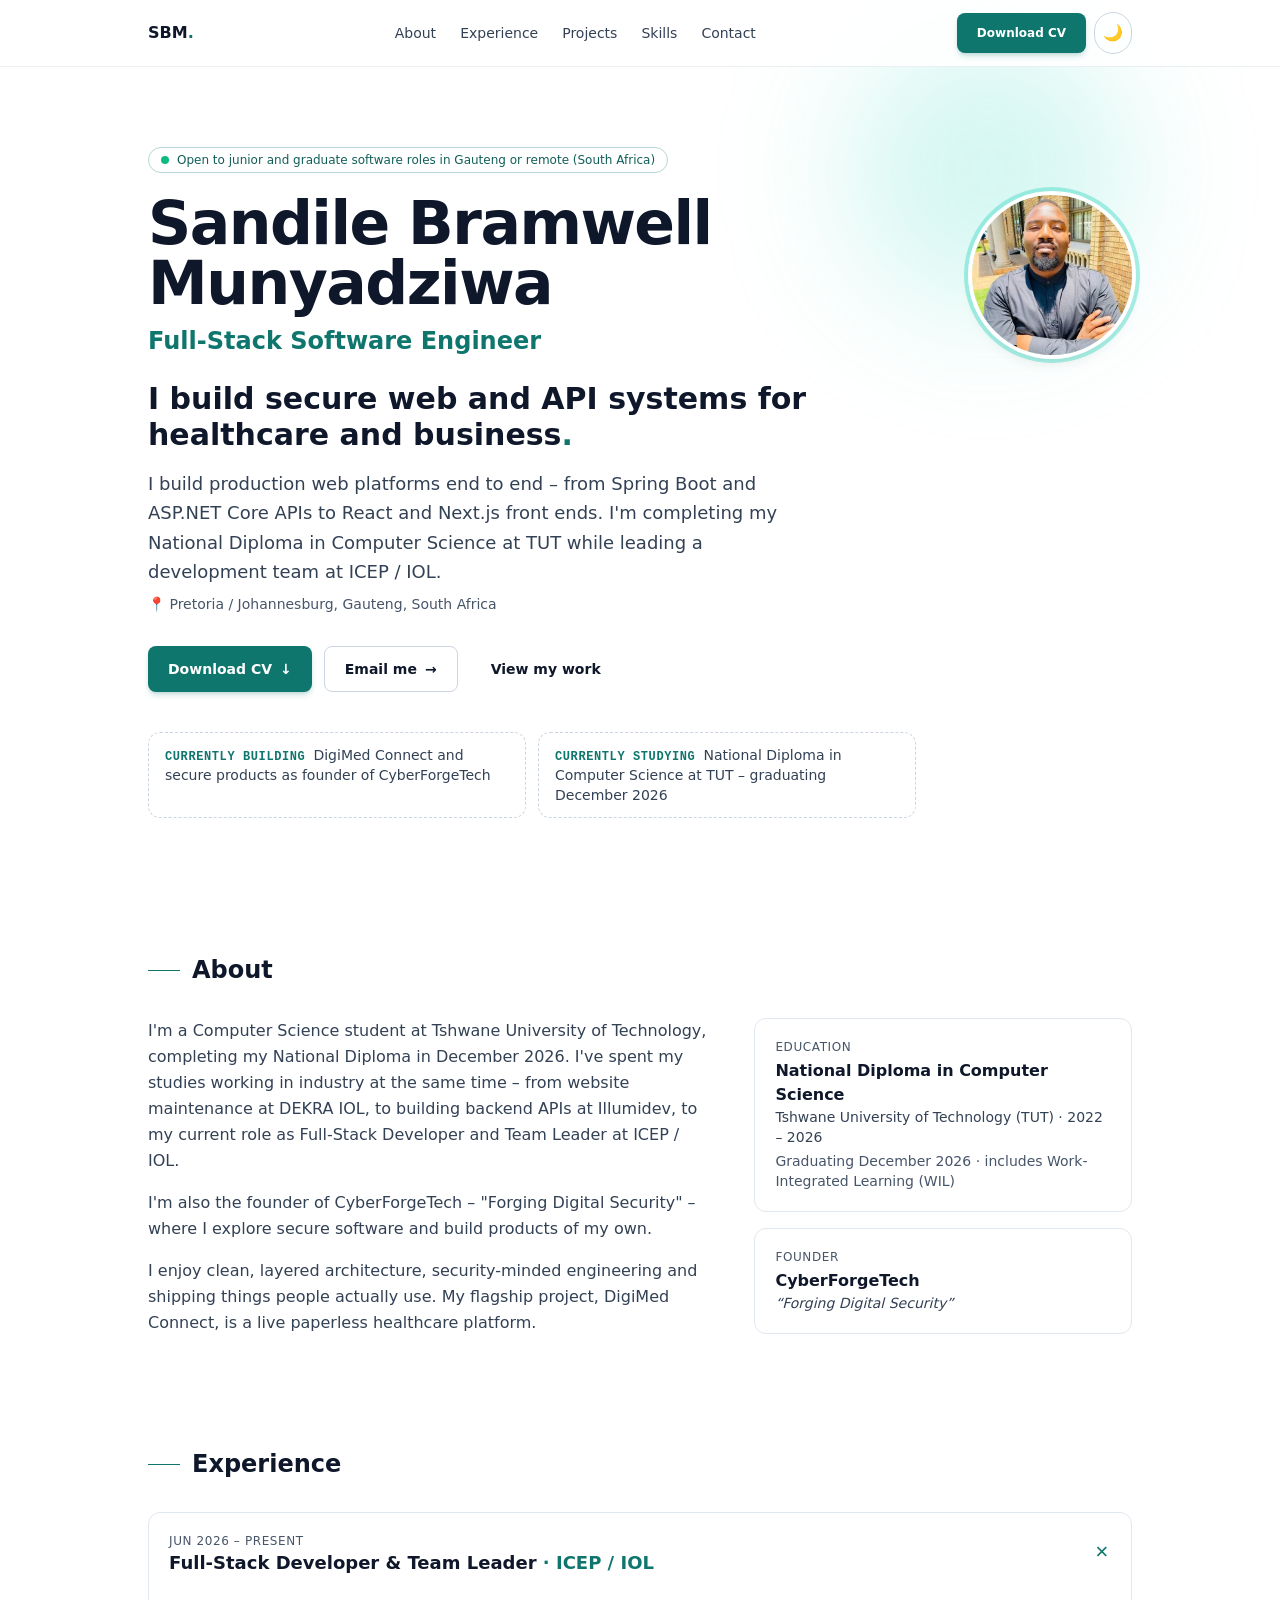
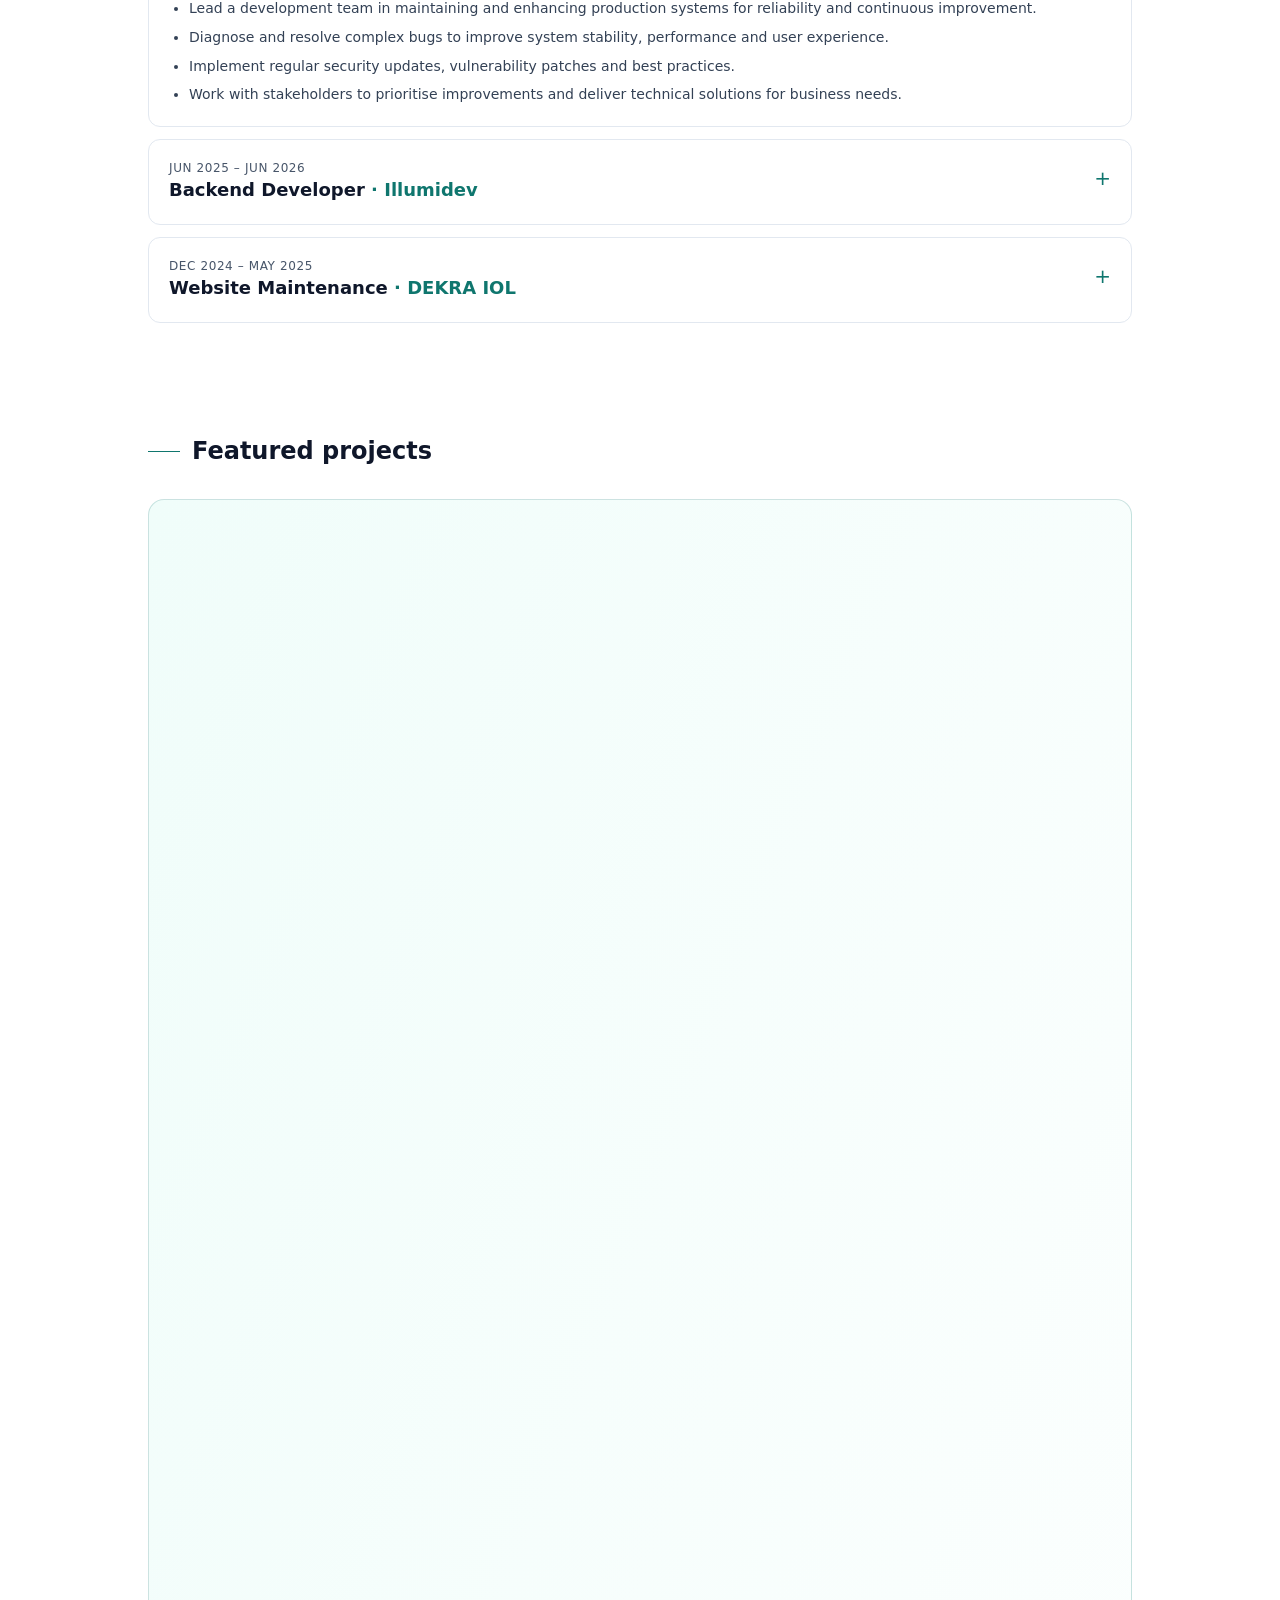
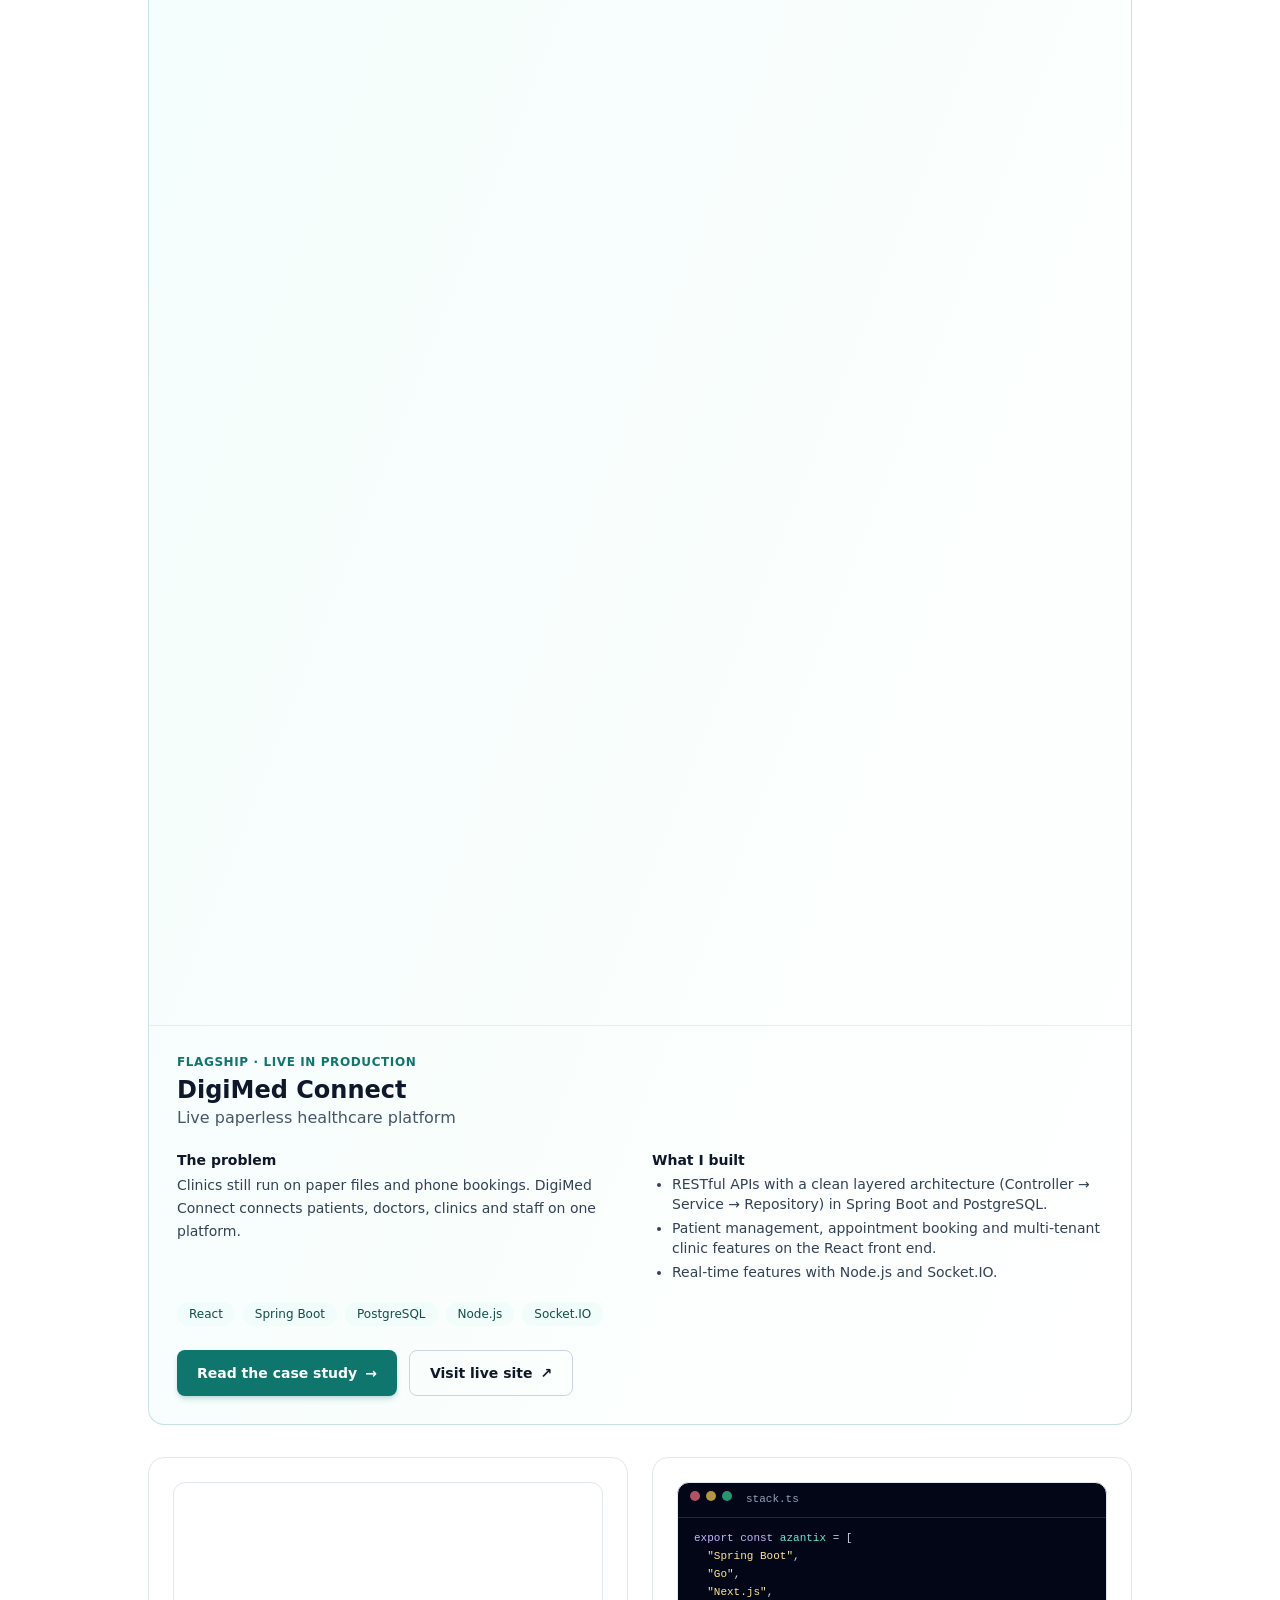
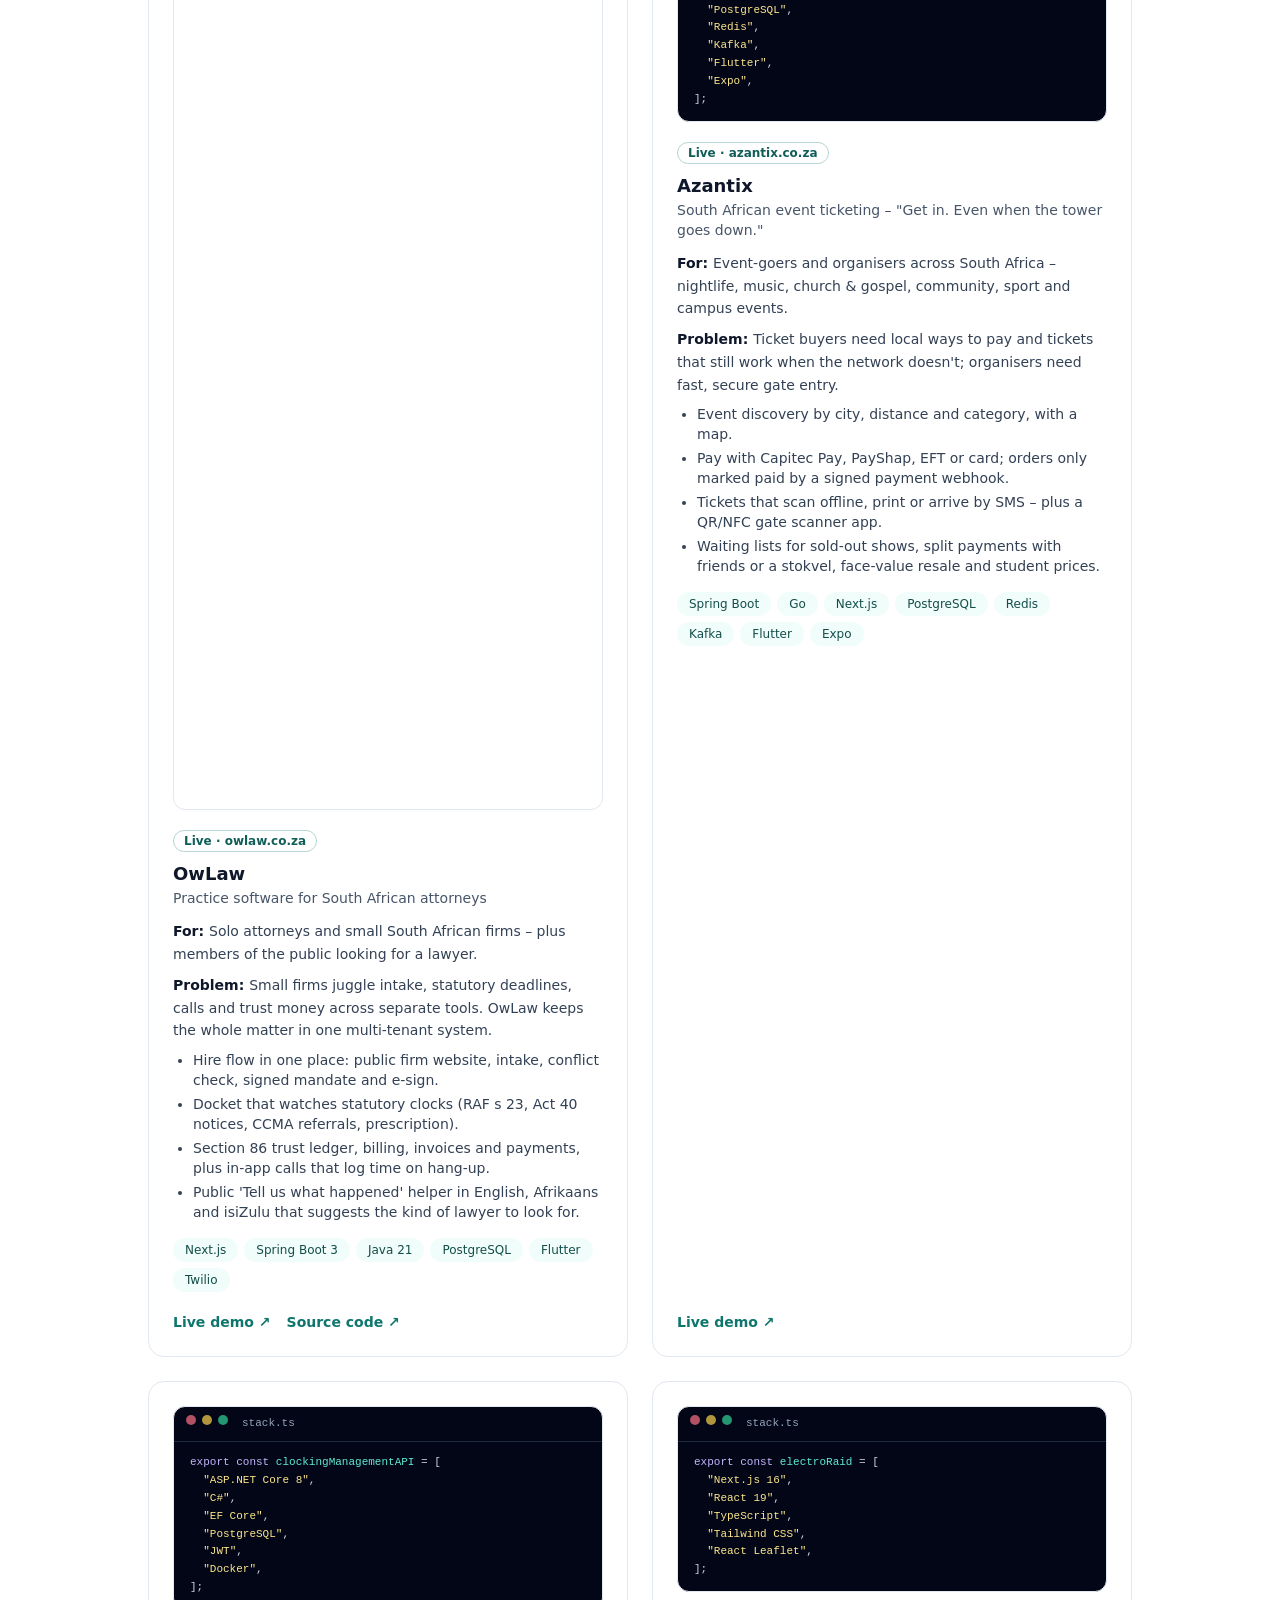
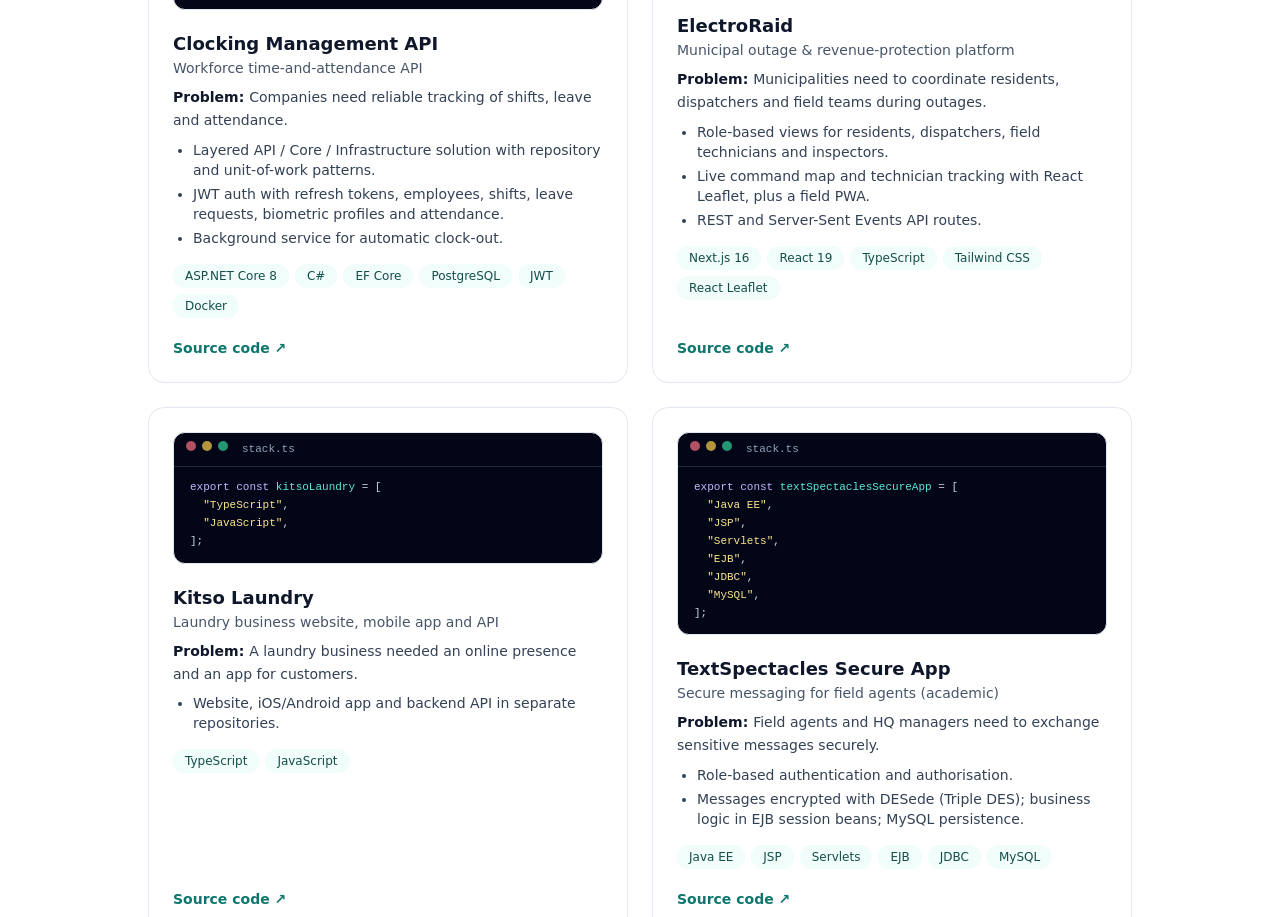
==== commit cf3d6fb9: "Portfolio v4: role bullets and build facts" ====
--- a/index.html
+++ b/index.html
@@ -1,4 +1,4 @@
-<!DOCTYPE html><!--_EZjJbVKfgYJxThJF_QH0--><html lang="en-ZA"><head><meta charSet="utf-8"/><meta name="viewport" content="width=device-width, initial-scale=1"/><link rel="preload" as="image" href="/headshot.webp" fetchPriority="high"/><link rel="stylesheet" href="/_next/static/css/129b3bdd88a8344d.css" data-precedence="next"/><link rel="preload" as="script" fetchPriority="low" href="/_next/static/chunks/webpack-4a462cecab786e93.js"/><script src="/_next/static/chunks/4bd1b696-c023c6e3521b1417.js" async=""></script><script src="/_next/static/chunks/255-a7ba4d37dca2f1fa.js" async=""></script><script src="/_next/static/chunks/main-app-2d999da01838f322.js" async=""></script><script src="/_next/static/chunks/app/page-81b255216e9f2068.js" async=""></script><meta name="theme-color" media="(prefers-color-scheme: dark)" content="#0b1120"/><meta name="theme-color" media="(prefers-color-scheme: light)" content="#ffffff"/><title>Sandile Bramwell Munyadziwa – Full-Stack Software Engineer</title><meta name="description" content="Sandile Munyadziwa – full-stack software engineer in Gauteng building secure web and API systems with Spring Boot, ASP.NET Core and React."/><link rel="author" href="https://immortal8725.github.io"/><meta name="author" content="Sandile Bramwell Munyadziwa"/><meta name="keywords" content="Sandile Bramwell Munyadziwa,Sandile Munyadziwa,junior software engineer South Africa,full-stack developer Pretoria,graduate developer Johannesburg"/><meta name="robots" content="index, follow"/><link rel="canonical" href="https://immortal8725.github.io/"/><meta property="og:title" content="Sandile Bramwell Munyadziwa – Full-Stack Software Engineer"/><meta property="og:description" content="Sandile Munyadziwa – full-stack software engineer in Gauteng building secure web and API systems with Spring Boot, ASP.NET Core and React."/><meta property="og:url" content="https://immortal8725.github.io/"/><meta property="og:site_name" content="Sandile Bramwell Munyadziwa"/><meta property="og:locale" content="en_ZA"/><meta property="og:image" content="https://immortal8725.github.io/og.png"/><meta property="og:type" content="profile"/><meta name="twitter:card" content="summary_large_image"/><meta name="twitter:title" content="Sandile Bramwell Munyadziwa – Full-Stack Software Engineer"/><meta name="twitter:description" content="Sandile Munyadziwa – full-stack software engineer in Gauteng building secure web and API systems with Spring Boot, ASP.NET Core and React."/><meta name="twitter:image" content="https://immortal8725.github.io/og.png"/><link rel="icon" href="/icon.svg?91b8023defa93696" type="image/svg+xml" sizes="any"/><script>try{var t=localStorage.getItem('theme');if(t==='dark'||(!t&&matchMedia('(prefers-color-scheme: dark)').matches))document.documentElement.classList.add('dark')}catch(e){}</script><script type="application/ld+json">{"@context":"https://schema.org","@type":"Person","name":"Sandile Bramwell Munyadziwa","jobTitle":"Full-Stack Software Engineer","url":"https://immortal8725.github.io","email":"mailto:sb.munyadziwa@gmail.com","address":{"@type":"PostalAddress","addressRegion":"Gauteng","addressCountry":"ZA"},"alumniOf":{"@type":"CollegeOrUniversity","name":"Tshwane University of Technology"},"sameAs":["https://github.com/Immortal8725","https://www.linkedin.com/in/sandile-bramwell-m-283301240"],"knowsAbout":["Java","Spring Boot","C#","ASP.NET Core","React","Next.js","TypeScript","PostgreSQL"]}</script><script src="/_next/static/chunks/polyfills-42372ed130431b0a.js" noModule=""></script></head><body class="bg-white text-slate-700 antialiased dark:bg-[#0b1120] dark:text-slate-300 font-sans"><div hidden=""><!--$--><!--/$--></div><a href="#main" class="sr-only focus:not-sr-only focus:fixed focus:left-4 focus:top-4 focus:z-50 focus:rounded focus:bg-accent focus:px-4 focus:py-2 focus:text-white">Skip to content</a><header class="sticky top-0 z-40 border-b border-slate-200/70 bg-white/85 backdrop-blur dark:border-slate-800 dark:bg-[#0b1120]/85"><nav aria-label="Main" class="mx-auto flex max-w-5xl items-center justify-between gap-3 px-5 py-3"><a href="#top" class="rounded font-bold text-slate-900 focus-visible:outline focus-visible:outline-2 focus-visible:outline-accent dark:text-white">SBM<span class="text-accent">.</span><span class="sr-only"> – home</span></a><ul class="hidden gap-6 text-sm md:flex"><li><a class="rounded hover:text-accent focus-visible:outline focus-visible:outline-2 focus-visible:outline-accent" href="#about">About</a></li><li><a class="rounded hover:text-accent focus-visible:outline focus-visible:outline-2 focus-visible:outline-accent" href="#experience">Experience</a></li><li><a class="rounded hover:text-accent focus-visible:outline focus-visible:outline-2 focus-visible:outline-accent" href="#projects">Projects</a></li><li><a class="rounded hover:text-accent focus-visible:outline focus-visible:outline-2 focus-visible:outline-accent" href="#skills">Skills</a></li><li><a class="rounded hover:text-accent focus-visible:outline focus-visible:outline-2 focus-visible:outline-accent" href="#contact">Contact</a></li></ul><div class="flex items-center gap-2"><a href="/SANDILE_BRAMWELL_MUNYADZIWA_CV_Graduate.pdf" download="" class="inline-flex items-center justify-center gap-2 rounded-lg px-5 py-3 text-sm font-semibold transition duration-200 motion-safe:hover:-translate-y-0.5 focus-visible:outline focus-visible:outline-2 focus-visible:outline-offset-2 focus-visible:outline-accent bg-accent text-white shadow-md shadow-accent/20 hover:brightness-110 dark:text-slate-950 px-3 py-2 text-xs">Download CV</a><button aria-label="Toggle dark and light theme" class="rounded-full border border-slate-300 p-2 hover:border-accent dark:border-slate-700 focus-visible:outline focus-visible:outline-2 focus-visible:outline-accent"><span aria-hidden="true" class="block dark:hidden">🌙</span><span aria-hidden="true" class="hidden dark:block">☀️</span></button></div></nav></header><main id="main" class="mx-auto max-w-5xl px-5"><section id="top" class="relative flex min-h-[78vh] flex-col justify-center py-16 sm:py-20"><div aria-hidden="true" class="pointer-events-none absolute -top-10 right-0 -z-10 h-72 w-72 rounded-full bg-teal-400/20 blur-3xl motion-safe:animate-[float_12s_ease-in-out_infinite]"></div><p class="mb-5 inline-flex w-fit items-center gap-2 rounded-full border border-teal-700/30 px-3 py-1 text-xs font-medium text-teal-800 dark:border-teal-400/30 dark:text-teal-200"><span aria-hidden="true" class="h-2 w-2 rounded-full bg-emerald-500 motion-safe:animate-pulse"></span>Open to junior and graduate software roles in Gauteng or remote (South Africa)</p><div class="flex flex-col-reverse items-start gap-6 sm:flex-row sm:items-center sm:justify-between"><div><h1 class="text-4xl font-extrabold tracking-tight text-slate-900 sm:text-6xl dark:text-white">Sandile Bramwell Munyadziwa</h1><p class="mt-3 text-xl font-semibold text-accent sm:text-2xl">Full-Stack Software Engineer</p></div><img src="/headshot.webp" alt="Portrait of Sandile Bramwell Munyadziwa" width="160" height="160" fetchPriority="high" class="h-24 w-24 shrink-0 rounded-full object-cover shadow-lg ring-4 ring-teal-400/40 ring-offset-4 ring-offset-white transition duration-500 motion-safe:hover:rotate-3 motion-safe:hover:scale-105 sm:h-40 sm:w-40 dark:ring-offset-[#0b1120]"/></div><p class="mt-6 max-w-3xl text-2xl font-bold leading-snug text-slate-900 sm:text-3xl dark:text-white">I build secure web and API systems for healthcare and business<span class="text-accent">.</span></p><p class="mt-4 max-w-2xl text-lg leading-relaxed">I build production web platforms end to end – from Spring Boot and ASP.NET Core APIs to React and Next.js front ends. I&#x27;m completing my National Diploma in Computer Science at TUT while leading a development team at ICEP / IOL.</p><p class="mt-2 text-sm text-slate-600 dark:text-slate-400"><span aria-hidden="true">📍 </span>Pretoria / Johannesburg, Gauteng, South Africa</p><div class="mt-8 flex flex-wrap gap-3"><a href="/SANDILE_BRAMWELL_MUNYADZIWA_CV_Graduate.pdf" download="" class="inline-flex items-center justify-center gap-2 rounded-lg px-5 py-3 text-sm font-semibold transition duration-200 motion-safe:hover:-translate-y-0.5 focus-visible:outline focus-visible:outline-2 focus-visible:outline-offset-2 focus-visible:outline-accent bg-accent text-white shadow-md shadow-accent/20 hover:brightness-110 dark:text-slate-950">Download CV <span aria-hidden="true">↓</span></a><a href="mailto:sb.munyadziwa@gmail.com" class="inline-flex items-center justify-center gap-2 rounded-lg px-5 py-3 text-sm font-semibold transition duration-200 motion-safe:hover:-translate-y-0.5 focus-visible:outline focus-visible:outline-2 focus-visible:outline-offset-2 focus-visible:outline-accent border border-slate-300 text-slate-900 hover:border-accent hover:text-accent dark:border-slate-600 dark:text-white">Email me <span aria-hidden="true">→</span></a><a href="#projects" class="inline-flex items-center justify-center gap-2 rounded-lg px-5 py-3 text-sm font-semibold transition duration-200 motion-safe:hover:-translate-y-0.5 focus-visible:outline focus-visible:outline-2 focus-visible:outline-offset-2 focus-visible:outline-accent border border-slate-300 text-slate-900 hover:border-accent hover:text-accent dark:border-slate-600 dark:text-white border-transparent">View my work</a></div><ul class="mt-10 grid max-w-3xl gap-3 sm:grid-cols-2"><li class="rounded-xl border border-dashed border-slate-300 px-4 py-3 text-sm dark:border-slate-700"><span class="mr-2 font-mono text-xs font-semibold uppercase tracking-wider text-accent">Currently <!-- -->building</span>DigiMed Connect and secure products as founder of CyberForgeTech</li><li class="rounded-xl border border-dashed border-slate-300 px-4 py-3 text-sm dark:border-slate-700"><span class="mr-2 font-mono text-xs font-semibold uppercase tracking-wider text-accent">Currently <!-- -->studying</span>National Diploma in Computer Science at TUT – graduating December 2026</li></ul></section><section id="about" aria-labelledby="about-h" class="reveal py-14"><h2 id="about-h" class="mb-8 flex items-center gap-3 text-2xl font-bold text-slate-900 dark:text-white"><span aria-hidden="true" class="h-px w-8 bg-accent"></span>About</h2><div class="grid gap-10 md:grid-cols-[3fr_2fr]"><div class="space-y-4 leading-relaxed"><p>I&#x27;m a Computer Science student at Tshwane University of Technology, completing my National Diploma in December 2026. I&#x27;ve spent my studies working in industry at the same time – from website maintenance at DEKRA IOL, to building backend APIs at Illumidev, to my current role as Full-Stack Developer and Team Leader at ICEP / IOL.</p><p>I&#x27;m also the founder of CyberForgeTech – &quot;Forging Digital Security&quot; – where I explore secure software and build products of my own.</p><p>I enjoy clean, layered architecture, security-minded engineering and shipping things people actually use. My flagship project, DigiMed Connect, is a live paperless healthcare platform.</p></div><div class="space-y-4"><div class="rounded-xl border border-slate-200 p-5 dark:border-slate-800"><p class="text-xs uppercase tracking-wider text-slate-600 dark:text-slate-400">Education</p><p class="mt-1 font-semibold text-slate-900 dark:text-white">National Diploma in Computer Science</p><p class="text-sm">Tshwane University of Technology (TUT)<!-- --> · <!-- -->2022 – 2026</p><p class="mt-1 text-sm text-slate-600 dark:text-slate-400">Graduating December 2026 · includes Work-Integrated Learning (WIL)</p></div><div class="rounded-xl border border-slate-200 p-5 dark:border-slate-800"><p class="text-xs uppercase tracking-wider text-slate-600 dark:text-slate-400">Founder</p><p class="mt-1 font-semibold text-slate-900 dark:text-white">CyberForgeTech</p><p class="text-sm italic">“<!-- -->Forging Digital Security<!-- -->”</p></div></div></div></section><section id="experience" aria-labelledby="experience-h" class="reveal py-14"><h2 id="experience-h" class="mb-8 flex items-center gap-3 text-2xl font-bold text-slate-900 dark:text-white"><span aria-hidden="true" class="h-px w-8 bg-accent"></span>Experience</h2><ol class="space-y-3"><li><details open="" class="group rounded-xl border border-slate-200 transition hover:border-accent/60 dark:border-slate-800"><summary class="flex cursor-pointer list-none items-start justify-between gap-4 rounded-xl p-5 focus-visible:outline focus-visible:outline-2 focus-visible:outline-accent [&amp;::-webkit-details-marker]:hidden"><span><span class="block text-xs font-medium uppercase tracking-wider text-slate-600 dark:text-slate-400">Jun 2026 – Present</span><span class="block text-lg font-semibold text-slate-900 dark:text-white">Full-Stack Developer &amp; Team Leader<!-- --> <span class="text-accent">· <!-- -->ICEP / IOL</span></span></span><span aria-hidden="true" class="mt-1 text-xl text-accent transition-transform group-open:rotate-45">+</span></summary><ul class="list-disc space-y-1.5 px-5 pb-5 pl-10 text-sm leading-relaxed"><li>Lead a development team in maintaining and enhancing production systems for reliability and continuous improvement.</li><li>Diagnose and resolve complex bugs to improve system stability, performance and user experience.</li><li>Implement regular security updates, vulnerability patches and best practices.</li><li>Work with stakeholders to prioritise improvements and deliver technical solutions for business needs.</li></ul></details></li><li><details class="group rounded-xl border border-slate-200 transition hover:border-accent/60 dark:border-slate-800"><summary class="flex cursor-pointer list-none items-start justify-between gap-4 rounded-xl p-5 focus-visible:outline focus-visible:outline-2 focus-visible:outline-accent [&amp;::-webkit-details-marker]:hidden"><span><span class="block text-xs font-medium uppercase tracking-wider text-slate-600 dark:text-slate-400">Jun 2025 – Jun 2026</span><span class="block text-lg font-semibold text-slate-900 dark:text-white">Backend Developer<!-- --> <span class="text-accent">· <!-- -->Illumidev</span></span></span><span aria-hidden="true" class="mt-1 text-xl text-accent transition-transform group-open:rotate-45">+</span></summary><ul class="list-disc space-y-1.5 px-5 pb-5 pl-10 text-sm leading-relaxed"><li>Designed, developed and maintained backend APIs in Node.js and Python powering production systems.</li><li>Collaborated with front-end and DevOps teams for seamless integration and smooth deployments.</li><li>Applied clean coding, modular design and security best practices across the lifecycle.</li></ul></details></li><li><details class="group rounded-xl border border-slate-200 transition hover:border-accent/60 dark:border-slate-800"><summary class="flex cursor-pointer list-none items-start justify-between gap-4 rounded-xl p-5 focus-visible:outline focus-visible:outline-2 focus-visible:outline-accent [&amp;::-webkit-details-marker]:hidden"><span><span class="block text-xs font-medium uppercase tracking-wider text-slate-600 dark:text-slate-400">Dec 2024 – May 2025</span><span class="block text-lg font-semibold text-slate-900 dark:text-white">Website Maintenance<!-- --> <span class="text-accent">· <!-- -->DEKRA IOL</span></span></span></summary></details></li></ol></section><section id="projects" aria-labelledby="projects-h" class="reveal py-14"><h2 id="projects-h" class="mb-8 flex items-center gap-3 text-2xl font-bold text-slate-900 dark:text-white"><span aria-hidden="true" class="h-px w-8 bg-accent"></span>Featured projects</h2><article class="mb-8 overflow-hidden rounded-2xl border border-teal-700/20 bg-gradient-to-br from-teal-50 to-white dark:border-teal-400/20 dark:from-teal-400/10 dark:to-transparent"><a href="/digimed/" class="group relative block overflow-hidden border-b border-teal-700/10 focus-visible:outline focus-visible:outline-2 focus-visible:outline-accent dark:border-teal-400/10"><picture><source media="(max-width: 640px)" srcSet="/projects/digimed-mobile.webp"/><img src="/projects/digimed-desktop.webp" alt="DigiMed Connect home page: &#x27;Book care, run clinics, and manage research studies in one place.&#x27;" width="1200" height="750" loading="lazy" decoding="async" class="w-full transition duration-700 motion-safe:group-hover:scale-[1.02]"/></picture><span class="sr-only">Read the DigiMed Connect case study</span></a><div class="p-6 sm:p-7"><p class="text-xs font-semibold uppercase tracking-wider text-accent">Flagship · Live in production</p><h3 class="mt-1 text-2xl font-bold text-slate-900 dark:text-white">DigiMed Connect</h3><p class="text-slate-600 dark:text-slate-400">Live paperless healthcare platform</p><div class="mt-5 grid gap-6 md:grid-cols-2"><div><p class="text-sm font-semibold text-slate-900 dark:text-white">The problem</p><p class="mt-1 text-sm leading-relaxed">Clinics still run on paper files and phone bookings. DigiMed Connect connects patients, doctors, clinics and staff on one platform.</p></div><div><p class="text-sm font-semibold text-slate-900 dark:text-white">What I built</p><ul class="mt-1 list-disc space-y-1 pl-5 text-sm"><li>RESTful APIs with a clean layered architecture (Controller → Service → Repository) in Spring Boot and PostgreSQL.</li><li>Patient management, appointment booking and multi-tenant clinic features on the React front end.</li><li>Real-time features with Node.js and Socket.IO.</li></ul></div></div><ul aria-label="Tech stack" class="mt-5 flex flex-wrap gap-2"><li class="rounded-full bg-teal-50 px-3 py-1 text-xs font-medium text-teal-900 dark:bg-teal-400/10 dark:text-teal-200">React</li><li class="rounded-full bg-teal-50 px-3 py-1 text-xs font-medium text-teal-900 dark:bg-teal-400/10 dark:text-teal-200">Spring Boot</li><li class="rounded-full bg-teal-50 px-3 py-1 text-xs font-medium text-teal-900 dark:bg-teal-400/10 dark:text-teal-200">PostgreSQL</li><li class="rounded-full bg-teal-50 px-3 py-1 text-xs font-medium text-teal-900 dark:bg-teal-400/10 dark:text-teal-200">Node.js</li><li class="rounded-full bg-teal-50 px-3 py-1 text-xs font-medium text-teal-900 dark:bg-teal-400/10 dark:text-teal-200">Socket.IO</li></ul><div class="mt-6 flex flex-wrap gap-3"><a href="/digimed/" class="inline-flex items-center justify-center gap-2 rounded-lg px-5 py-3 text-sm font-semibold transition duration-200 motion-safe:hover:-translate-y-0.5 focus-visible:outline focus-visible:outline-2 focus-visible:outline-offset-2 focus-visible:outline-accent bg-accent text-white shadow-md shadow-accent/20 hover:brightness-110 dark:text-slate-950">Read the case study <span aria-hidden="true">→</span></a><a href="https://digimed-connect.co.za" target="_blank" rel="noopener noreferrer" class="inline-flex items-center justify-center gap-2 rounded-lg px-5 py-3 text-sm font-semibold transition duration-200 motion-safe:hover:-translate-y-0.5 focus-visible:outline focus-visible:outline-2 focus-visible:outline-offset-2 focus-visible:outline-accent border border-slate-300 text-slate-900 hover:border-accent hover:text-accent dark:border-slate-600 dark:text-white">Visit live site <span aria-hidden="true">↗</span><span class="sr-only"> (opens in a new tab)</span></a></div></div></article><div class="grid gap-6 md:grid-cols-2"><article class="flex flex-col rounded-2xl border border-slate-200 p-6 transition duration-300 hover:border-accent hover:shadow-xl hover:shadow-accent/10 motion-safe:hover:-translate-y-1 dark:border-slate-800"><picture class="mb-5 block overflow-hidden rounded-xl border border-slate-200 dark:border-slate-700"><source media="(max-width: 640px)" srcSet="/projects/owlaw-mobile.webp"/><img src="/projects/owlaw-desktop.webp" alt="OwLaw home page: &#x27;From R899 a month. The docket watches RAF and Act 40.&#x27;" width="1200" height="750" loading="lazy" decoding="async" class="w-full"/></picture><p class="mb-2 w-fit rounded-full border border-teal-700/30 px-2.5 py-0.5 text-xs font-semibold text-teal-800 dark:border-teal-400/30 dark:text-teal-200">Live · owlaw.co.za</p><h3 class="text-lg font-bold text-slate-900 dark:text-white">OwLaw</h3><p class="text-sm text-slate-600 dark:text-slate-400">Practice software for South African attorneys</p><p class="mt-3 text-sm leading-relaxed"><span class="font-semibold text-slate-900 dark:text-white">For: </span>Solo attorneys and small South African firms – plus members of the public looking for a lawyer.</p><p class="mt-2 text-sm leading-relaxed"><span class="font-semibold text-slate-900 dark:text-white">Problem: </span>Small firms juggle intake, statutory deadlines, calls and trust money across separate tools. OwLaw keeps the whole matter in one multi-tenant system.</p><ul class="mt-2 list-disc space-y-1 pl-5 text-sm"><li>Hire flow in one place: public firm website, intake, conflict check, signed mandate and e-sign.</li><li>Docket that watches statutory clocks (RAF s 23, Act 40 notices, CCMA referrals, prescription).</li><li>Section 86 trust ledger, billing, invoices and payments, plus in-app calls that log time on hang-up.</li><li>Public &#x27;Tell us what happened&#x27; helper in English, Afrikaans and isiZulu that suggests the kind of lawyer to look for.</li></ul><ul aria-label="Tech stack" class="mt-4 flex flex-wrap gap-1.5"><li class="rounded-full bg-teal-50 px-3 py-1 text-xs font-medium text-teal-900 dark:bg-teal-400/10 dark:text-teal-200">Next.js</li><li class="rounded-full bg-teal-50 px-3 py-1 text-xs font-medium text-teal-900 dark:bg-teal-400/10 dark:text-teal-200">Spring Boot 3</li><li class="rounded-full bg-teal-50 px-3 py-1 text-xs font-medium text-teal-900 dark:bg-teal-400/10 dark:text-teal-200">Java 21</li><li class="rounded-full bg-teal-50 px-3 py-1 text-xs font-medium text-teal-900 dark:bg-teal-400/10 dark:text-teal-200">PostgreSQL</li><li class="rounded-full bg-teal-50 px-3 py-1 text-xs font-medium text-teal-900 dark:bg-teal-400/10 dark:text-teal-200">Flutter</li><li class="rounded-full bg-teal-50 px-3 py-1 text-xs font-medium text-teal-900 dark:bg-teal-400/10 dark:text-teal-200">Twilio</li></ul><div class="mt-auto flex gap-4 pt-5 text-sm"><a class="rounded font-semibold text-accent underline-offset-4 hover:underline focus-visible:outline focus-visible:outline-2 focus-visible:outline-accent" href="https://owlaw.co.za" target="_blank" rel="noopener noreferrer">Live demo ↗<span class="sr-only"> for <!-- -->OwLaw<!-- --> (opens in a new tab)</span></a><a class="rounded font-semibold text-accent underline-offset-4 hover:underline focus-visible:outline focus-visible:outline-2 focus-visible:outline-accent" href="https://github.com/Immortal8725/LegalSuite-Pro" target="_blank" rel="noopener noreferrer">Source code ↗<span class="sr-only"> for <!-- -->OwLaw<!-- --> (opens in a new tab)</span></a></div></article><article class="flex flex-col rounded-2xl border border-slate-200 p-6 transition duration-300 hover:border-accent hover:shadow-xl hover:shadow-accent/10 motion-safe:hover:-translate-y-1 dark:border-slate-800"><div aria-hidden="true" class="mb-5 overflow-hidden rounded-xl border border-slate-200 bg-slate-950 font-mono text-[11px] leading-relaxed text-slate-300 dark:border-slate-700"><div class="flex gap-1.5 border-b border-slate-800 px-3 py-2"><span class="h-2.5 w-2.5 rounded-full bg-rose-400/70"></span><span class="h-2.5 w-2.5 rounded-full bg-amber-300/70"></span><span class="h-2.5 w-2.5 rounded-full bg-emerald-400/70"></span><span class="ml-2 text-slate-400">stack.ts</span></div><pre class="overflow-hidden px-4 py-3"><span class="text-violet-300">export const</span> <span class="text-teal-300">azantix</span> = [<!-- -->
+<!DOCTYPE html><!--ol9oACNMVsAghVWlJVS0K--><html lang="en-ZA"><head><meta charSet="utf-8"/><meta name="viewport" content="width=device-width, initial-scale=1"/><link rel="preload" as="image" href="/headshot.webp" fetchPriority="high"/><link rel="stylesheet" href="/_next/static/css/5621907a9c7145b2.css" data-precedence="next"/><link rel="preload" as="script" fetchPriority="low" href="/_next/static/chunks/webpack-4a462cecab786e93.js"/><script src="/_next/static/chunks/4bd1b696-c023c6e3521b1417.js" async=""></script><script src="/_next/static/chunks/255-a7ba4d37dca2f1fa.js" async=""></script><script src="/_next/static/chunks/main-app-2d999da01838f322.js" async=""></script><script src="/_next/static/chunks/app/page-81b255216e9f2068.js" async=""></script><meta name="theme-color" media="(prefers-color-scheme: dark)" content="#0b1120"/><meta name="theme-color" media="(prefers-color-scheme: light)" content="#ffffff"/><title>Sandile Bramwell Munyadziwa – Full-Stack Software Engineer</title><meta name="description" content="Sandile Munyadziwa – full-stack software engineer in Gauteng building secure web and API systems with Spring Boot, ASP.NET Core and React."/><link rel="author" href="https://immortal8725.github.io"/><meta name="author" content="Sandile Bramwell Munyadziwa"/><meta name="keywords" content="Sandile Bramwell Munyadziwa,Sandile Munyadziwa,junior software engineer South Africa,full-stack developer Pretoria,graduate developer Johannesburg"/><meta name="robots" content="index, follow"/><link rel="canonical" href="https://immortal8725.github.io/"/><meta property="og:title" content="Sandile Bramwell Munyadziwa – Full-Stack Software Engineer"/><meta property="og:description" content="Sandile Munyadziwa – full-stack software engineer in Gauteng building secure web and API systems with Spring Boot, ASP.NET Core and React."/><meta property="og:url" content="https://immortal8725.github.io/"/><meta property="og:site_name" content="Sandile Bramwell Munyadziwa"/><meta property="og:locale" content="en_ZA"/><meta property="og:image" content="https://immortal8725.github.io/og.png"/><meta property="og:type" content="profile"/><meta name="twitter:card" content="summary_large_image"/><meta name="twitter:title" content="Sandile Bramwell Munyadziwa – Full-Stack Software Engineer"/><meta name="twitter:description" content="Sandile Munyadziwa – full-stack software engineer in Gauteng building secure web and API systems with Spring Boot, ASP.NET Core and React."/><meta name="twitter:image" content="https://immortal8725.github.io/og.png"/><link rel="icon" href="/icon.svg?91b8023defa93696" type="image/svg+xml" sizes="any"/><script>try{var t=localStorage.getItem('theme');if(t==='dark'||(!t&&matchMedia('(prefers-color-scheme: dark)').matches))document.documentElement.classList.add('dark')}catch(e){}</script><script type="application/ld+json">{"@context":"https://schema.org","@type":"Person","name":"Sandile Bramwell Munyadziwa","jobTitle":"Full-Stack Software Engineer","url":"https://immortal8725.github.io","email":"mailto:sb.munyadziwa@gmail.com","address":{"@type":"PostalAddress","addressRegion":"Gauteng","addressCountry":"ZA"},"alumniOf":{"@type":"CollegeOrUniversity","name":"Tshwane University of Technology"},"sameAs":["https://github.com/Immortal8725","https://www.linkedin.com/in/sandile-bramwell-m-283301240"],"knowsAbout":["Java","Spring Boot","C#","ASP.NET Core","React","Next.js","TypeScript","PostgreSQL"]}</script><script src="/_next/static/chunks/polyfills-42372ed130431b0a.js" noModule=""></script></head><body class="bg-white text-slate-700 antialiased dark:bg-[#0b1120] dark:text-slate-300 font-sans"><div hidden=""><!--$--><!--/$--></div><a href="#main" class="sr-only focus:not-sr-only focus:fixed focus:left-4 focus:top-4 focus:z-50 focus:rounded focus:bg-accent focus:px-4 focus:py-2 focus:text-white">Skip to content</a><header class="sticky top-0 z-40 border-b border-slate-200/70 bg-white/85 backdrop-blur dark:border-slate-800 dark:bg-[#0b1120]/85"><nav aria-label="Main" class="mx-auto flex max-w-5xl items-center justify-between gap-3 px-5 py-3"><a href="#top" class="rounded font-bold text-slate-900 focus-visible:outline focus-visible:outline-2 focus-visible:outline-accent dark:text-white">SBM<span class="text-accent">.</span><span class="sr-only"> – home</span></a><ul class="hidden gap-6 text-sm md:flex"><li><a class="rounded hover:text-accent focus-visible:outline focus-visible:outline-2 focus-visible:outline-accent" href="#about">About</a></li><li><a class="rounded hover:text-accent focus-visible:outline focus-visible:outline-2 focus-visible:outline-accent" href="#experience">Experience</a></li><li><a class="rounded hover:text-accent focus-visible:outline focus-visible:outline-2 focus-visible:outline-accent" href="#projects">Projects</a></li><li><a class="rounded hover:text-accent focus-visible:outline focus-visible:outline-2 focus-visible:outline-accent" href="#skills">Skills</a></li><li><a class="rounded hover:text-accent focus-visible:outline focus-visible:outline-2 focus-visible:outline-accent" href="#contact">Contact</a></li></ul><div class="flex items-center gap-2"><a href="/SANDILE_BRAMWELL_MUNYADZIWA_CV_Graduate.pdf" download="" class="inline-flex items-center justify-center gap-2 rounded-lg px-5 py-3 text-sm font-semibold transition duration-200 motion-safe:hover:-translate-y-0.5 focus-visible:outline focus-visible:outline-2 focus-visible:outline-offset-2 focus-visible:outline-accent bg-accent text-white shadow-md shadow-accent/20 hover:brightness-110 dark:text-slate-950 px-3 py-2 text-xs">Download CV</a><button aria-label="Toggle dark and light theme" class="rounded-full border border-slate-300 p-2 hover:border-accent dark:border-slate-700 focus-visible:outline focus-visible:outline-2 focus-visible:outline-accent"><span aria-hidden="true" class="block dark:hidden">🌙</span><span aria-hidden="true" class="hidden dark:block">☀️</span></button></div></nav></header><main id="main" class="mx-auto max-w-5xl px-5"><section id="top" class="relative flex min-h-[78vh] flex-col justify-center py-16 sm:py-20"><div aria-hidden="true" class="pointer-events-none absolute -top-10 right-0 -z-10 h-72 w-72 rounded-full bg-teal-400/20 blur-3xl motion-safe:animate-[float_12s_ease-in-out_infinite]"></div><p class="mb-5 inline-flex w-fit items-center gap-2 rounded-full border border-teal-700/30 px-3 py-1 text-xs font-medium text-teal-800 dark:border-teal-400/30 dark:text-teal-200"><span aria-hidden="true" class="h-2 w-2 rounded-full bg-emerald-500 motion-safe:animate-pulse"></span>Open to junior and graduate software roles in Gauteng or remote (South Africa)</p><div class="flex flex-col-reverse items-start gap-6 sm:flex-row sm:items-center sm:justify-between"><div><h1 class="text-4xl font-extrabold tracking-tight text-slate-900 sm:text-6xl dark:text-white">Sandile Bramwell Munyadziwa</h1><p class="mt-3 text-xl font-semibold text-accent sm:text-2xl">Full-Stack Software Engineer</p></div><img src="/headshot.webp" alt="Portrait of Sandile Bramwell Munyadziwa" width="160" height="160" fetchPriority="high" class="h-24 w-24 shrink-0 rounded-full object-cover shadow-lg ring-4 ring-teal-400/40 ring-offset-4 ring-offset-white transition duration-500 motion-safe:hover:rotate-3 motion-safe:hover:scale-105 sm:h-40 sm:w-40 dark:ring-offset-[#0b1120]"/></div><p class="mt-6 max-w-3xl text-2xl font-bold leading-snug text-slate-900 sm:text-3xl dark:text-white">I build secure web and API systems for healthcare and business<span class="text-accent">.</span></p><p class="mt-4 max-w-2xl text-lg leading-relaxed">I build production web platforms end to end – from Spring Boot and ASP.NET Core APIs to React and Next.js front ends. I&#x27;m completing my National Diploma in Computer Science at TUT while leading a development team at ICEP / IOL.</p><p class="mt-2 text-sm text-slate-600 dark:text-slate-400"><span aria-hidden="true">📍 </span>Pretoria / Johannesburg, Gauteng, South Africa</p><div class="mt-8 flex flex-wrap gap-3"><a href="/SANDILE_BRAMWELL_MUNYADZIWA_CV_Graduate.pdf" download="" class="inline-flex items-center justify-center gap-2 rounded-lg px-5 py-3 text-sm font-semibold transition duration-200 motion-safe:hover:-translate-y-0.5 focus-visible:outline focus-visible:outline-2 focus-visible:outline-offset-2 focus-visible:outline-accent bg-accent text-white shadow-md shadow-accent/20 hover:brightness-110 dark:text-slate-950">Download CV <span aria-hidden="true">↓</span></a><a href="mailto:sb.munyadziwa@gmail.com" class="inline-flex items-center justify-center gap-2 rounded-lg px-5 py-3 text-sm font-semibold transition duration-200 motion-safe:hover:-translate-y-0.5 focus-visible:outline focus-visible:outline-2 focus-visible:outline-offset-2 focus-visible:outline-accent border border-slate-300 text-slate-900 hover:border-accent hover:text-accent dark:border-slate-600 dark:text-white">Email me <span aria-hidden="true">→</span></a><a href="#projects" class="inline-flex items-center justify-center gap-2 rounded-lg px-5 py-3 text-sm font-semibold transition duration-200 motion-safe:hover:-translate-y-0.5 focus-visible:outline focus-visible:outline-2 focus-visible:outline-offset-2 focus-visible:outline-accent border border-slate-300 text-slate-900 hover:border-accent hover:text-accent dark:border-slate-600 dark:text-white border-transparent">View my work</a></div><ul class="mt-10 grid max-w-3xl gap-3 sm:grid-cols-2"><li class="rounded-xl border border-dashed border-slate-300 px-4 py-3 text-sm dark:border-slate-700"><span class="mr-2 font-mono text-xs font-semibold uppercase tracking-wider text-accent">Currently <!-- -->building</span>DigiMed Connect and secure products as founder of CyberForgeTech</li><li class="rounded-xl border border-dashed border-slate-300 px-4 py-3 text-sm dark:border-slate-700"><span class="mr-2 font-mono text-xs font-semibold uppercase tracking-wider text-accent">Currently <!-- -->studying</span>National Diploma in Computer Science at TUT – graduating December 2026</li></ul></section><section id="about" aria-labelledby="about-h" class="reveal py-14"><h2 id="about-h" class="mb-8 flex items-center gap-3 text-2xl font-bold text-slate-900 dark:text-white"><span aria-hidden="true" class="h-px w-8 bg-accent"></span>About</h2><div class="grid gap-10 md:grid-cols-[3fr_2fr]"><div class="space-y-4 leading-relaxed"><p>I&#x27;m a Computer Science student at Tshwane University of Technology, completing my National Diploma in December 2026. I&#x27;ve spent my studies working in industry at the same time – from website maintenance at DEKRA IOL, to building backend APIs at Illumidev, to my current role as Full-Stack Developer and Team Leader at ICEP / IOL.</p><p>I&#x27;m also the founder of CyberForgeTech – &quot;Forging Digital Security&quot; – where I explore secure software and build products of my own.</p><p>I enjoy clean, layered architecture, security-minded engineering and shipping things people actually use. My flagship project, DigiMed Connect, is a live paperless healthcare platform.</p></div><div class="space-y-4"><div class="rounded-xl border border-slate-200 p-5 dark:border-slate-800"><p class="text-xs uppercase tracking-wider text-slate-600 dark:text-slate-400">Education</p><p class="mt-1 font-semibold text-slate-900 dark:text-white">National Diploma in Computer Science</p><p class="text-sm">Tshwane University of Technology (TUT)<!-- --> · <!-- -->2022 – 2026</p><p class="mt-1 text-sm text-slate-600 dark:text-slate-400">Graduating December 2026 · includes Work-Integrated Learning (WIL)</p></div><div class="rounded-xl border border-slate-200 p-5 dark:border-slate-800"><p class="text-xs uppercase tracking-wider text-slate-600 dark:text-slate-400">Founder</p><p class="mt-1 font-semibold text-slate-900 dark:text-white">CyberForgeTech</p><p class="text-sm italic">“<!-- -->Forging Digital Security<!-- -->”</p></div></div></div></section><section id="experience" aria-labelledby="experience-h" class="reveal py-14"><h2 id="experience-h" class="mb-8 flex items-center gap-3 text-2xl font-bold text-slate-900 dark:text-white"><span aria-hidden="true" class="h-px w-8 bg-accent"></span>Experience</h2><ol class="space-y-3"><li><details open="" class="group rounded-xl border border-slate-200 transition hover:border-accent/60 dark:border-slate-800"><summary class="flex cursor-pointer list-none items-start justify-between gap-4 rounded-xl p-5 focus-visible:outline focus-visible:outline-2 focus-visible:outline-accent [&amp;::-webkit-details-marker]:hidden"><span><span class="block text-xs font-medium uppercase tracking-wider text-slate-600 dark:text-slate-400">Jun 2026 – Present</span><span class="block text-lg font-semibold text-slate-900 dark:text-white">Full-Stack Developer &amp; Team Leader<!-- --> <span class="text-accent">· <!-- -->ICEP / IOL</span></span></span><span aria-hidden="true" class="mt-1 text-xl text-accent transition-transform group-open:rotate-45">+</span></summary><ul class="list-disc space-y-1.5 px-5 pb-5 pl-10 text-sm leading-relaxed"><li>Lead a development team in maintaining and enhancing production systems for reliability and continuous improvement.</li><li>Diagnose and resolve complex bugs to improve system stability, performance and user experience.</li><li>Implement regular security updates, vulnerability patches and best practices.</li><li>Work with stakeholders to prioritise improvements and deliver technical solutions for business needs.</li></ul></details></li><li><details class="group rounded-xl border border-slate-200 transition hover:border-accent/60 dark:border-slate-800"><summary class="flex cursor-pointer list-none items-start justify-between gap-4 rounded-xl p-5 focus-visible:outline focus-visible:outline-2 focus-visible:outline-accent [&amp;::-webkit-details-marker]:hidden"><span><span class="block text-xs font-medium uppercase tracking-wider text-slate-600 dark:text-slate-400">Jun 2025 – Jun 2026</span><span class="block text-lg font-semibold text-slate-900 dark:text-white">Backend Developer<!-- --> <span class="text-accent">· <!-- -->Illumidev</span></span></span><span aria-hidden="true" class="mt-1 text-xl text-accent transition-transform group-open:rotate-45">+</span></summary><ul class="list-disc space-y-1.5 px-5 pb-5 pl-10 text-sm leading-relaxed"><li>Designed, developed and maintained backend APIs in Node.js and Python powering production systems.</li><li>Collaborated with front-end and DevOps teams for seamless integration and smooth deployments.</li><li>Applied clean coding, modular design and security best practices across the lifecycle.</li><li>Built scalable server-side architecture and handled full deployment pipelines for reliable releases.</li><li>Optimised API performance, error handling and data flow to improve system stability and responsiveness.</li></ul></details></li><li><details class="group rounded-xl border border-slate-200 transition hover:border-accent/60 dark:border-slate-800"><summary class="flex cursor-pointer list-none items-start justify-between gap-4 rounded-xl p-5 focus-visible:outline focus-visible:outline-2 focus-visible:outline-accent [&amp;::-webkit-details-marker]:hidden"><span><span class="block text-xs font-medium uppercase tracking-wider text-slate-600 dark:text-slate-400">Dec 2024 – May 2025</span><span class="block text-lg font-semibold text-slate-900 dark:text-white">Website Maintenance<!-- --> <span class="text-accent">· <!-- -->DEKRA IOL</span></span></span><span aria-hidden="true" class="mt-1 text-xl text-accent transition-transform group-open:rotate-45">+</span></summary><ul class="list-disc space-y-1.5 px-5 pb-5 pl-10 text-sm leading-relaxed"><li>Upgraded the Moodle-based learning management system to Moodle 5 for better performance and UI/UX.</li><li>Embedded custom HTML pages and Bootstrap 5 layouts to make courses modern, responsive and easier to use.</li><li>Implemented global CSS for consistent branding across all courses, with targeted stylesheets for mobile.</li></ul></details></li></ol></section><section id="projects" aria-labelledby="projects-h" class="reveal py-14"><h2 id="projects-h" class="mb-8 flex items-center gap-3 text-2xl font-bold text-slate-900 dark:text-white"><span aria-hidden="true" class="h-px w-8 bg-accent"></span>Featured projects</h2><article class="mb-8 overflow-hidden rounded-2xl border border-teal-700/20 bg-gradient-to-br from-teal-50 to-white dark:border-teal-400/20 dark:from-teal-400/10 dark:to-transparent"><a href="/digimed/" class="group relative block overflow-hidden border-b border-teal-700/10 focus-visible:outline focus-visible:outline-2 focus-visible:outline-accent dark:border-teal-400/10"><picture><source media="(max-width: 640px)" srcSet="/projects/digimed-mobile.webp"/><img src="/projects/digimed-desktop.webp" alt="DigiMed Connect home page: &#x27;Book care, run clinics, and manage research studies in one place.&#x27;" width="1200" height="750" loading="lazy" decoding="async" class="w-full transition duration-700 motion-safe:group-hover:scale-[1.02]"/></picture><span class="sr-only">Read the DigiMed Connect case study</span></a><div class="p-6 sm:p-7"><p class="text-xs font-semibold uppercase tracking-wider text-accent">Flagship · Live in production</p><h3 class="mt-1 text-2xl font-bold text-slate-900 dark:text-white">DigiMed Connect</h3><p class="text-slate-600 dark:text-slate-400">Live paperless healthcare platform</p><div class="mt-5 grid gap-6 md:grid-cols-2"><div><p class="text-sm font-semibold text-slate-900 dark:text-white">The problem</p><p class="mt-1 text-sm leading-relaxed">Clinics still run on paper files and phone bookings. DigiMed Connect connects patients, doctors, clinics and staff on one platform.</p></div><div><p class="text-sm font-semibold text-slate-900 dark:text-white">What I built</p><ul class="mt-1 list-disc space-y-1 pl-5 text-sm"><li>RESTful APIs with a clean layered architecture (Controller → Service → Repository) in Spring Boot and PostgreSQL.</li><li>Patient management, appointment booking and multi-tenant clinic features on the React front end.</li><li>Real-time features with Node.js and Socket.IO.</li></ul></div></div><ul aria-label="Tech stack" class="mt-5 flex flex-wrap gap-2"><li class="rounded-full bg-teal-50 px-3 py-1 text-xs font-medium text-teal-900 dark:bg-teal-400/10 dark:text-teal-200">React</li><li class="rounded-full bg-teal-50 px-3 py-1 text-xs font-medium text-teal-900 dark:bg-teal-400/10 dark:text-teal-200">Spring Boot</li><li class="rounded-full bg-teal-50 px-3 py-1 text-xs font-medium text-teal-900 dark:bg-teal-400/10 dark:text-teal-200">PostgreSQL</li><li class="rounded-full bg-teal-50 px-3 py-1 text-xs font-medium text-teal-900 dark:bg-teal-400/10 dark:text-teal-200">Node.js</li><li class="rounded-full bg-teal-50 px-3 py-1 text-xs font-medium text-teal-900 dark:bg-teal-400/10 dark:text-teal-200">Socket.IO</li></ul><div class="mt-6 flex flex-wrap gap-3"><a href="/digimed/" class="inline-flex items-center justify-center gap-2 rounded-lg px-5 py-3 text-sm font-semibold transition duration-200 motion-safe:hover:-translate-y-0.5 focus-visible:outline focus-visible:outline-2 focus-visible:outline-offset-2 focus-visible:outline-accent bg-accent text-white shadow-md shadow-accent/20 hover:brightness-110 dark:text-slate-950">Read the case study <span aria-hidden="true">→</span></a><a href="https://digimed-connect.co.za" target="_blank" rel="noopener noreferrer" class="inline-flex items-center justify-center gap-2 rounded-lg px-5 py-3 text-sm font-semibold transition duration-200 motion-safe:hover:-translate-y-0.5 focus-visible:outline focus-visible:outline-2 focus-visible:outline-offset-2 focus-visible:outline-accent border border-slate-300 text-slate-900 hover:border-accent hover:text-accent dark:border-slate-600 dark:text-white">Visit live site <span aria-hidden="true">↗</span><span class="sr-only"> (opens in a new tab)</span></a></div></div></article><div class="grid gap-6 md:grid-cols-2"><article class="flex flex-col rounded-2xl border border-slate-200 p-6 transition duration-300 hover:border-accent hover:shadow-xl hover:shadow-accent/10 motion-safe:hover:-translate-y-1 dark:border-slate-800"><picture class="mb-5 block overflow-hidden rounded-xl border border-slate-200 dark:border-slate-700"><source media="(max-width: 640px)" srcSet="/projects/owlaw-mobile.webp"/><img src="/projects/owlaw-desktop.webp" alt="OwLaw home page: &#x27;From R899 a month. The docket watches RAF and Act 40.&#x27;" width="1200" height="750" loading="lazy" decoding="async" class="w-full"/></picture><p class="mb-2 w-fit rounded-full border border-teal-700/30 px-2.5 py-0.5 text-xs font-semibold text-teal-800 dark:border-teal-400/30 dark:text-teal-200">Live · owlaw.co.za</p><h3 class="text-lg font-bold text-slate-900 dark:text-white">OwLaw</h3><p class="text-sm text-slate-600 dark:text-slate-400">Practice software for South African attorneys</p><p class="mt-3 text-sm leading-relaxed"><span class="font-semibold text-slate-900 dark:text-white">For: </span>Solo attorneys and small South African firms – plus members of the public looking for a lawyer.</p><p class="mt-2 text-sm leading-relaxed"><span class="font-semibold text-slate-900 dark:text-white">Problem: </span>Small firms juggle intake, statutory deadlines, calls and trust money across separate tools. OwLaw keeps the whole matter in one multi-tenant system.</p><ul class="mt-2 list-disc space-y-1 pl-5 text-sm"><li>Hire flow in one place: public firm website, intake, conflict check, signed mandate and e-sign.</li><li>Docket that watches statutory clocks (RAF s 23, Act 40 notices, CCMA referrals, prescription).</li><li>Section 86 trust ledger, billing, invoices and payments, plus in-app calls that log time on hang-up.</li><li>Public &#x27;Tell us what happened&#x27; helper in English, Afrikaans and isiZulu that suggests the kind of lawyer to look for.</li></ul><ul aria-label="Tech stack" class="mt-4 flex flex-wrap gap-1.5"><li class="rounded-full bg-teal-50 px-3 py-1 text-xs font-medium text-teal-900 dark:bg-teal-400/10 dark:text-teal-200">Next.js</li><li class="rounded-full bg-teal-50 px-3 py-1 text-xs font-medium text-teal-900 dark:bg-teal-400/10 dark:text-teal-200">Spring Boot 3</li><li class="rounded-full bg-teal-50 px-3 py-1 text-xs font-medium text-teal-900 dark:bg-teal-400/10 dark:text-teal-200">Java 21</li><li class="rounded-full bg-teal-50 px-3 py-1 text-xs font-medium text-teal-900 dark:bg-teal-400/10 dark:text-teal-200">PostgreSQL</li><li class="rounded-full bg-teal-50 px-3 py-1 text-xs font-medium text-teal-900 dark:bg-teal-400/10 dark:text-teal-200">Flutter</li><li class="rounded-full bg-teal-50 px-3 py-1 text-xs font-medium text-teal-900 dark:bg-teal-400/10 dark:text-teal-200">Twilio</li></ul><div class="mt-auto flex gap-4 pt-5 text-sm"><a class="rounded font-semibold text-accent underline-offset-4 hover:underline focus-visible:outline focus-visible:outline-2 focus-visible:outline-accent" href="https://owlaw.co.za" target="_blank" rel="noopener noreferrer">Live demo ↗<span class="sr-only"> for <!-- -->OwLaw<!-- --> (opens in a new tab)</span></a><a class="rounded font-semibold text-accent underline-offset-4 hover:underline focus-visible:outline focus-visible:outline-2 focus-visible:outline-accent" href="https://github.com/Immortal8725/LegalSuite-Pro" target="_blank" rel="noopener noreferrer">Source code ↗<span class="sr-only"> for <!-- -->OwLaw<!-- --> (opens in a new tab)</span></a></div></article><article class="flex flex-col rounded-2xl border border-slate-200 p-6 transition duration-300 hover:border-accent hover:shadow-xl hover:shadow-accent/10 motion-safe:hover:-translate-y-1 dark:border-slate-800"><div aria-hidden="true" class="mb-5 overflow-hidden rounded-xl border border-slate-200 bg-slate-950 font-mono text-[11px] leading-relaxed text-slate-300 dark:border-slate-700"><div class="flex gap-1.5 border-b border-slate-800 px-3 py-2"><span class="h-2.5 w-2.5 rounded-full bg-rose-400/70"></span><span class="h-2.5 w-2.5 rounded-full bg-amber-300/70"></span><span class="h-2.5 w-2.5 rounded-full bg-emerald-400/70"></span><span class="ml-2 text-slate-400">stack.ts</span></div><pre class="overflow-hidden px-4 py-3"><span class="text-violet-300">export const</span> <span class="text-teal-300">azantix</span> = [<!-- -->
 <span>  <span class="text-amber-200">&quot;<!-- -->Spring Boot<!-- -->&quot;</span>,<!-- -->
 </span><span>  <span class="text-amber-200">&quot;<!-- -->Go<!-- -->&quot;</span>,<!-- -->
 </span><span>  <span class="text-amber-200">&quot;<!-- -->Next.js<!-- -->&quot;</span>,<!-- -->
@@ -36,4 +36,4 @@
 </span><span>  <span class="text-amber-200">&quot;<!-- -->JDBC<!-- -->&quot;</span>,<!-- -->
 </span><span>  <span class="text-amber-200">&quot;<!-- -->MySQL 8<!-- -->&quot;</span>,<!-- -->
 </span><span>  <span class="text-amber-200">&quot;<!-- -->H2<!-- -->&quot;</span>,<!-- -->
-</span>];</pre></div><h3 class="text-lg font-bold text-slate-900 dark:text-white">HealthFirst PIMS</h3><p class="text-sm text-slate-600 dark:text-slate-400">Pharmacy inventory management (academic)</p><p class="mt-2 text-sm leading-relaxed"><span class="font-semibold text-slate-900 dark:text-white">Problem: </span>Replacing paper stock books in a pharmacy with a multi-user system.</p><ul class="mt-2 list-disc space-y-1 pl-5 text-sm"><li>Administrator and Cashier roles with SHA-256 hashed passwords.</li><li>MySQL 8 schema; point of sale, billing and stock deduction via JDBC DAOs.</li><li>Reports: sales by date range, item-wise revenue, low-stock and 30-day expiry.</li></ul><ul aria-label="Tech stack" class="mt-4 flex flex-wrap gap-1.5"><li class="rounded-full bg-teal-50 px-3 py-1 text-xs font-medium text-teal-900 dark:bg-teal-400/10 dark:text-teal-200">Java</li><li class="rounded-full bg-teal-50 px-3 py-1 text-xs font-medium text-teal-900 dark:bg-teal-400/10 dark:text-teal-200">Swing</li><li class="rounded-full bg-teal-50 px-3 py-1 text-xs font-medium text-teal-900 dark:bg-teal-400/10 dark:text-teal-200">JDBC</li><li class="rounded-full bg-teal-50 px-3 py-1 text-xs font-medium text-teal-900 dark:bg-teal-400/10 dark:text-teal-200">MySQL 8</li><li class="rounded-full bg-teal-50 px-3 py-1 text-xs font-medium text-teal-900 dark:bg-teal-400/10 dark:text-teal-200">H2</li></ul><div class="mt-auto flex gap-4 pt-5 text-sm"><a class="rounded font-semibold text-accent underline-offset-4 hover:underline focus-visible:outline focus-visible:outline-2 focus-visible:outline-accent" href="https://github.com/Immortal8725/Pharmacy-Inventory-Management-System" target="_blank" rel="noopener noreferrer">Source code ↗<span class="sr-only"> for <!-- -->HealthFirst PIMS<!-- --> (opens in a new tab)</span></a></div></article></div><p class="mt-8 text-center text-sm">More on <a class="rounded font-semibold text-accent underline-offset-4 hover:underline focus-visible:outline focus-visible:outline-2 focus-visible:outline-accent" href="https://github.com/Immortal8725">GitHub ↗</a></p></section><section id="skills" aria-labelledby="skills-h" class="reveal py-14"><h2 id="skills-h" class="mb-8 flex items-center gap-3 text-2xl font-bold text-slate-900 dark:text-white"><span aria-hidden="true" class="h-px w-8 bg-accent"></span>Skills</h2><dl class="divide-y divide-slate-200 rounded-2xl border border-slate-200 dark:divide-slate-800 dark:border-slate-800"><div class="grid gap-2 p-4 sm:grid-cols-[9rem_1fr] sm:items-center"><dt class="text-xs font-semibold uppercase tracking-wider text-slate-900 dark:text-white">Languages</dt><dd><ul class="flex flex-wrap gap-1.5"><li class="rounded-full bg-teal-50 px-3 py-1 text-xs font-medium text-teal-900 dark:bg-teal-400/10 dark:text-teal-200">Java</li><li class="rounded-full bg-teal-50 px-3 py-1 text-xs font-medium text-teal-900 dark:bg-teal-400/10 dark:text-teal-200">C#</li><li class="rounded-full bg-teal-50 px-3 py-1 text-xs font-medium text-teal-900 dark:bg-teal-400/10 dark:text-teal-200">JavaScript</li><li class="rounded-full bg-teal-50 px-3 py-1 text-xs font-medium text-teal-900 dark:bg-teal-400/10 dark:text-teal-200">TypeScript</li><li class="rounded-full bg-teal-50 px-3 py-1 text-xs font-medium text-teal-900 dark:bg-teal-400/10 dark:text-teal-200">SQL</li><li class="rounded-full bg-teal-50 px-3 py-1 text-xs font-medium text-teal-900 dark:bg-teal-400/10 dark:text-teal-200">PL/SQL</li><li class="rounded-full bg-teal-50 px-3 py-1 text-xs font-medium text-teal-900 dark:bg-teal-400/10 dark:text-teal-200">Python</li><li class="rounded-full bg-teal-50 px-3 py-1 text-xs font-medium text-teal-900 dark:bg-teal-400/10 dark:text-teal-200">HTML5</li><li class="rounded-full bg-teal-50 px-3 py-1 text-xs font-medium text-teal-900 dark:bg-teal-400/10 dark:text-teal-200">CSS3</li></ul></dd></div><div class="grid gap-2 p-4 sm:grid-cols-[9rem_1fr] sm:items-center"><dt class="text-xs font-semibold uppercase tracking-wider text-slate-900 dark:text-white">Frameworks</dt><dd><ul class="flex flex-wrap gap-1.5"><li class="rounded-full bg-teal-50 px-3 py-1 text-xs font-medium text-teal-900 dark:bg-teal-400/10 dark:text-teal-200">Spring Boot</li><li class="rounded-full bg-teal-50 px-3 py-1 text-xs font-medium text-teal-900 dark:bg-teal-400/10 dark:text-teal-200">ASP.NET Core</li><li class="rounded-full bg-teal-50 px-3 py-1 text-xs font-medium text-teal-900 dark:bg-teal-400/10 dark:text-teal-200">Entity Framework Core</li><li class="rounded-full bg-teal-50 px-3 py-1 text-xs font-medium text-teal-900 dark:bg-teal-400/10 dark:text-teal-200">Java EE</li><li class="rounded-full bg-teal-50 px-3 py-1 text-xs font-medium text-teal-900 dark:bg-teal-400/10 dark:text-teal-200">Node.js / Express</li><li class="rounded-full bg-teal-50 px-3 py-1 text-xs font-medium text-teal-900 dark:bg-teal-400/10 dark:text-teal-200">React</li><li class="rounded-full bg-teal-50 px-3 py-1 text-xs font-medium text-teal-900 dark:bg-teal-400/10 dark:text-teal-200">Next.js</li><li class="rounded-full bg-teal-50 px-3 py-1 text-xs font-medium text-teal-900 dark:bg-teal-400/10 dark:text-teal-200">React Native / Expo</li></ul></dd></div><div class="grid gap-2 p-4 sm:grid-cols-[9rem_1fr] sm:items-center"><dt class="text-xs font-semibold uppercase tracking-wider text-slate-900 dark:text-white">Databases</dt><dd><ul class="flex flex-wrap gap-1.5"><li class="rounded-full bg-teal-50 px-3 py-1 text-xs font-medium text-teal-900 dark:bg-teal-400/10 dark:text-teal-200">PostgreSQL</li><li class="rounded-full bg-teal-50 px-3 py-1 text-xs font-medium text-teal-900 dark:bg-teal-400/10 dark:text-teal-200">MySQL</li><li class="rounded-full bg-teal-50 px-3 py-1 text-xs font-medium text-teal-900 dark:bg-teal-400/10 dark:text-teal-200">H2</li></ul></dd></div><div class="grid gap-2 p-4 sm:grid-cols-[9rem_1fr] sm:items-center"><dt class="text-xs font-semibold uppercase tracking-wider text-slate-900 dark:text-white">Concepts</dt><dd><ul class="flex flex-wrap gap-1.5"><li class="rounded-full bg-teal-50 px-3 py-1 text-xs font-medium text-teal-900 dark:bg-teal-400/10 dark:text-teal-200">REST APIs</li><li class="rounded-full bg-teal-50 px-3 py-1 text-xs font-medium text-teal-900 dark:bg-teal-400/10 dark:text-teal-200">JWT authentication</li><li class="rounded-full bg-teal-50 px-3 py-1 text-xs font-medium text-teal-900 dark:bg-teal-400/10 dark:text-teal-200">Role-based access control</li><li class="rounded-full bg-teal-50 px-3 py-1 text-xs font-medium text-teal-900 dark:bg-teal-400/10 dark:text-teal-200">Layered architecture</li><li class="rounded-full bg-teal-50 px-3 py-1 text-xs font-medium text-teal-900 dark:bg-teal-400/10 dark:text-teal-200">Encryption</li><li class="rounded-full bg-teal-50 px-3 py-1 text-xs font-medium text-teal-900 dark:bg-teal-400/10 dark:text-teal-200">Database design</li></ul></dd></div><div class="grid gap-2 p-4 sm:grid-cols-[9rem_1fr] sm:items-center"><dt class="text-xs font-semibold uppercase tracking-wider text-slate-900 dark:text-white">Tools</dt><dd><ul class="flex flex-wrap gap-1.5"><li class="rounded-full bg-teal-50 px-3 py-1 text-xs font-medium text-teal-900 dark:bg-teal-400/10 dark:text-teal-200">Git</li><li class="rounded-full bg-teal-50 px-3 py-1 text-xs font-medium text-teal-900 dark:bg-teal-400/10 dark:text-teal-200">GitHub</li><li class="rounded-full bg-teal-50 px-3 py-1 text-xs font-medium text-teal-900 dark:bg-teal-400/10 dark:text-teal-200">Docker</li><li class="rounded-full bg-teal-50 px-3 py-1 text-xs font-medium text-teal-900 dark:bg-teal-400/10 dark:text-teal-200">Docker Compose</li></ul></dd></div></dl></section><section id="contact" aria-labelledby="contact-h" class="reveal py-20 text-center"><h2 id="contact-h" class="text-3xl font-bold text-slate-900 dark:text-white">Let&#x27;s build something together</h2><p class="mx-auto mt-4 max-w-xl">I&#x27;m looking for junior and graduate software engineering roles in Gauteng or remote across South Africa. My inbox is always open.</p><div class="mt-8 flex flex-wrap justify-center gap-3"><a href="mailto:sb.munyadziwa@gmail.com" class="inline-flex items-center justify-center gap-2 rounded-lg px-5 py-3 text-sm font-semibold transition duration-200 motion-safe:hover:-translate-y-0.5 focus-visible:outline focus-visible:outline-2 focus-visible:outline-offset-2 focus-visible:outline-accent bg-accent text-white shadow-md shadow-accent/20 hover:brightness-110 dark:text-slate-950">Email me – <!-- -->sb.munyadziwa@gmail.com</a><a href="/SANDILE_BRAMWELL_MUNYADZIWA_CV_Graduate.pdf" download="" class="inline-flex items-center justify-center gap-2 rounded-lg px-5 py-3 text-sm font-semibold transition duration-200 motion-safe:hover:-translate-y-0.5 focus-visible:outline focus-visible:outline-2 focus-visible:outline-offset-2 focus-visible:outline-accent border border-slate-300 text-slate-900 hover:border-accent hover:text-accent dark:border-slate-600 dark:text-white">Download CV</a><a href="https://www.linkedin.com/in/sandile-bramwell-m-283301240" class="inline-flex items-center justify-center gap-2 rounded-lg px-5 py-3 text-sm font-semibold transition duration-200 motion-safe:hover:-translate-y-0.5 focus-visible:outline focus-visible:outline-2 focus-visible:outline-offset-2 focus-visible:outline-accent border border-slate-300 text-slate-900 hover:border-accent hover:text-accent dark:border-slate-600 dark:text-white">LinkedIn</a><a href="https://github.com/Immortal8725" class="inline-flex items-center justify-center gap-2 rounded-lg px-5 py-3 text-sm font-semibold transition duration-200 motion-safe:hover:-translate-y-0.5 focus-visible:outline focus-visible:outline-2 focus-visible:outline-offset-2 focus-visible:outline-accent border border-slate-300 text-slate-900 hover:border-accent hover:text-accent dark:border-slate-600 dark:text-white">GitHub</a></div></section></main><footer class="border-t border-slate-200 py-8 text-center text-xs text-slate-600 dark:border-slate-800 dark:text-slate-400">© <!-- -->2026<!-- --> <!-- -->Sandile Bramwell Munyadziwa<!-- --> · Built with Next.js &amp; Tailwind CSS</footer><!--$--><!--/$--><script src="/_next/static/chunks/webpack-4a462cecab786e93.js" id="_R_" async=""></script><script>(self.__next_f=self.__next_f||[]).push([0])</script><script>self.__next_f.push([1,"1:\"$Sreact.fragment\"\n2:I[9766,[],\"\"]\n3:I[8924,[],\"\"]\nc:I[7150,[],\"\"]\n:HL[\"/_next/static/css/129b3bdd88a8344d.css\",\"style\"]\n"])</script><script>self.__next_f.push([1,"0:{\"P\":null,\"b\":\"-EZjJbVKfgYJxThJF-QH0\",\"p\":\"\",\"c\":[\"\",\"\"],\"i\":false,\"f\":[[[\"\",{\"children\":[\"__PAGE__\",{}]},\"$undefined\",\"$undefined\",true],[\"\",[\"$\",\"$1\",\"c\",{\"children\":[[[\"$\",\"link\",\"0\",{\"rel\":\"stylesheet\",\"href\":\"/_next/static/css/129b3bdd88a8344d.css\",\"precedence\":\"next\",\"crossOrigin\":\"$undefined\",\"nonce\":\"$undefined\"}]],[\"$\",\"html\",null,{\"lang\":\"en-ZA\",\"suppressHydrationWarning\":true,\"children\":[[\"$\",\"head\",null,{\"children\":[[\"$\",\"script\",null,{\"dangerouslySetInnerHTML\":{\"__html\":\"try{var t=localStorage.getItem('theme');if(t==='dark'||(!t\u0026\u0026matchMedia('(prefers-color-scheme: dark)').matches))document.documentElement.classList.add('dark')}catch(e){}\"}}],[\"$\",\"script\",null,{\"type\":\"application/ld+json\",\"dangerouslySetInnerHTML\":{\"__html\":\"{\\\"@context\\\":\\\"https://schema.org\\\",\\\"@type\\\":\\\"Person\\\",\\\"name\\\":\\\"Sandile Bramwell Munyadziwa\\\",\\\"jobTitle\\\":\\\"Full-Stack Software Engineer\\\",\\\"url\\\":\\\"https://immortal8725.github.io\\\",\\\"email\\\":\\\"mailto:sb.munyadziwa@gmail.com\\\",\\\"address\\\":{\\\"@type\\\":\\\"PostalAddress\\\",\\\"addressRegion\\\":\\\"Gauteng\\\",\\\"addressCountry\\\":\\\"ZA\\\"},\\\"alumniOf\\\":{\\\"@type\\\":\\\"CollegeOrUniversity\\\",\\\"name\\\":\\\"Tshwane University of Technology\\\"},\\\"sameAs\\\":[\\\"https://github.com/Immortal8725\\\",\\\"https://www.linkedin.com/in/sandile-bramwell-m-283301240\\\"],\\\"knowsAbout\\\":[\\\"Java\\\",\\\"Spring Boot\\\",\\\"C#\\\",\\\"ASP.NET Core\\\",\\\"React\\\",\\\"Next.js\\\",\\\"TypeScript\\\",\\\"PostgreSQL\\\"]}\"}}]]}],[\"$\",\"body\",null,{\"className\":\"bg-white text-slate-700 antialiased dark:bg-[#0b1120] dark:text-slate-300 font-sans\",\"children\":[\"$\",\"$L2\",null,{\"parallelRouterKey\":\"children\",\"error\":\"$undefined\",\"errorStyles\":\"$undefined\",\"errorScripts\":\"$undefined\",\"template\":[\"$\",\"$L3\",null,{}],\"templateStyles\":\"$undefined\",\"templateScripts\":\"$undefined\",\"notFound\":[[[\"$\",\"title\",null,{\"children\":\"404: This page could not be found.\"}],[\"$\",\"div\",null,{\"style\":{\"fontFamily\":\"system-ui,\\\"Segoe UI\\\",Roboto,Helvetica,Arial,sans-serif,\\\"Apple Color Emoji\\\",\\\"Segoe UI Emoji\\\"\",\"height\":\"100vh\",\"textAlign\":\"center\",\"display\":\"flex\",\"flexDirection\":\"column\",\"alignItems\":\"center\",\"justifyContent\":\"center\"},\"children\":[\"$\",\"div\",null,{\"children\":[[\"$\",\"style\",null,{\"dangerouslySetInnerHTML\":{\"__html\":\"body{color:#000;background:#fff;margin:0}.next-error-h1{border-right:1px solid rgba(0,0,0,.3)}@media (prefers-color-scheme:dark){body{color:#fff;background:#000}.next-error-h1{border-right:1px solid rgba(255,255,255,.3)}}\"}}],[\"$\",\"h1\",null,{\"className\":\"next-error-h1\",\"style\":{\"display\":\"inline-block\",\"margin\":\"0 20px 0 0\",\"padding\":\"0 23px 0 0\",\"fontSize\":24,\"fontWeight\":500,\"verticalAlign\":\"top\",\"lineHeight\":\"49px\"},\"children\":404}],[\"$\",\"div\",null,{\"style\":{\"display\":\"inline-block\"},\"children\":[\"$\",\"h2\",null,{\"style\":{\"fontSize\":14,\"fontWeight\":400,\"lineHeight\":\"49px\",\"margin\":0},\"children\":\"This page could not be found.\"}]}]]}]}]],[]],\"forbidden\":\"$undefined\",\"unauthorized\":\"$undefined\"}]}]]}]]}],{\"children\":[\"__PAGE__\",[\"$\",\"$1\",\"c\",{\"children\":[[[[\"$\",\"a\",null,{\"href\":\"#main\",\"className\":\"sr-only focus:not-sr-only focus:fixed focus:left-4 focus:top-4 focus:z-50 focus:rounded focus:bg-accent focus:px-4 focus:py-2 focus:text-white\",\"children\":\"Skip to content\"}],[\"$\",\"header\",null,{\"className\":\"sticky top-0 z-40 border-b border-slate-200/70 bg-white/85 backdrop-blur dark:border-slate-800 dark:bg-[#0b1120]/85\",\"children\":[\"$\",\"nav\",null,{\"aria-label\":\"Main\",\"className\":\"mx-auto flex max-w-5xl items-center justify-between gap-3 px-5 py-3\",\"children\":[[\"$\",\"a\",null,{\"href\":\"#top\",\"className\":\"rounded font-bold text-slate-900 focus-visible:outline focus-visible:outline-2 focus-visible:outline-accent dark:text-white\",\"children\":[\"SBM\",[\"$\",\"span\",null,{\"className\":\"text-accent\",\"children\":\".\"}],[\"$\",\"span\",null,{\"className\":\"sr-only\",\"children\":\" – home\"}]]}],[\"$\",\"ul\",null,{\"className\":\"hidden gap-6 text-sm md:flex\",\"children\":[[\"$\",\"li\",\"about\",{\"children\":[\"$\",\"a\",null,{\"className\":\"rounded hover:text-accent focus-visible:outline focus-visible:outline-2 focus-visible:outline-accent\",\"href\":\"#about\",\"children\":\"About\"}]}],[\"$\",\"li\",\"experience\",{\"children\":[\"$\",\"a\",null,{\"className\":\"rounded hover:text-accent focus-visible:outline focus-visible:outline-2 focus-visible:outline-accent\",\"href\":\"#experience\",\"children\":\"Experience\"}]}],\"$L4\",\"$L5\",\"$L6\"]}],\"$L7\"]}]}]],\"$L8\",\"$L9\"],null,\"$La\"]}],{},null,false]},null,false],\"$Lb\",false]],\"m\":\"$undefined\",\"G\":[\"$c\",[]],\"s\":false,\"S\":true}\n"])</script><script>self.__next_f.push([1,"d:I[909,[\"974\",\"static/chunks/app/page-81b255216e9f2068.js\"],\"default\"]\n14:I[4431,[],\"OutletBoundary\"]\n16:I[5278,[],\"AsyncMetadataOutlet\"]\n18:I[4431,[],\"ViewportBoundary\"]\n1a:I[4431,[],\"MetadataBoundary\"]\n1b:\"$Sreact.suspense\"\n4:[\"$\",\"li\",\"projects\",{\"children\":[\"$\",\"a\",null,{\"className\":\"rounded hover:text-accent focus-visible:outline focus-visible:outline-2 focus-visible:outline-accent\",\"href\":\"#projects\",\"children\":\"Projects\"}]}]\n5:[\"$\",\"li\",\"skills\",{\"children\":[\"$\",\"a\",null,{\"className\":\"rounded hover:text-accent focus-visible:outline focus-visible:outline-2 focus-visible:outline-accent\",\"href\":\"#skills\",\"children\":\"Skills\"}]}]\n6:[\"$\",\"li\",\"contact\",{\"children\":[\"$\",\"a\",null,{\"className\":\"rounded hover:text-accent focus-visible:outline focus-visible:outline-2 focus-visible:outline-accent\",\"href\":\"#contact\",\"children\":\"Contact\"}]}]\n7:[\"$\",\"div\",null,{\"className\":\"flex items-center gap-2\",\"children\":[[\"$\",\"a\",null,{\"href\":\"/SANDILE_BRAMWELL_MUNYADZIWA_CV_Graduate.pdf\",\"download\":true,\"className\":\"inline-flex items-center justify-center gap-2 rounded-lg px-5 py-3 text-sm font-semibold transition duration-200 motion-safe:hover:-translate-y-0.5 focus-visible:outline focus-visible:outline-2 focus-visible:outline-offset-2 focus-visible:outline-accent bg-accent text-white shadow-md shadow-accent/20 hover:brightness-110 dark:text-slate-950 px-3 py-2 text-xs\",\"children\":\"Download CV\"}],[\"$\",\"$Ld\",null,{}]]}]\n"])</script><script>self.__next_f.push([1,"8:[\"$\",\"main\",null,{\"id\":\"main\",\"className\":\"mx-auto max-w-5xl px-5\",\"children\":[[\"$\",\"section\",null,{\"id\":\"top\",\"className\":\"relative flex min-h-[78vh] flex-col justify-center py-16 sm:py-20\",\"children\":[[\"$\",\"div\",null,{\"aria-hidden\":true,\"className\":\"pointer-events-none absolute -top-10 right-0 -z-10 h-72 w-72 rounded-full bg-teal-400/20 blur-3xl motion-safe:animate-[float_12s_ease-in-out_infinite]\"}],[\"$\",\"p\",null,{\"className\":\"mb-5 inline-flex w-fit items-center gap-2 rounded-full border border-teal-700/30 px-3 py-1 text-xs font-medium text-teal-800 dark:border-teal-400/30 dark:text-teal-200\",\"children\":[[\"$\",\"span\",null,{\"aria-hidden\":true,\"className\":\"h-2 w-2 rounded-full bg-emerald-500 motion-safe:animate-pulse\"}],\"Open to junior and graduate software roles in Gauteng or remote (South Africa)\"]}],[\"$\",\"div\",null,{\"className\":\"flex flex-col-reverse items-start gap-6 sm:flex-row sm:items-center sm:justify-between\",\"children\":[[\"$\",\"div\",null,{\"children\":[[\"$\",\"h1\",null,{\"className\":\"text-4xl font-extrabold tracking-tight text-slate-900 sm:text-6xl dark:text-white\",\"children\":\"Sandile Bramwell Munyadziwa\"}],[\"$\",\"p\",null,{\"className\":\"mt-3 text-xl font-semibold text-accent sm:text-2xl\",\"children\":\"Full-Stack Software Engineer\"}]]}],[\"$\",\"img\",null,{\"src\":\"/headshot.webp\",\"alt\":\"Portrait of Sandile Bramwell Munyadziwa\",\"width\":160,\"height\":160,\"fetchPriority\":\"high\",\"className\":\"h-24 w-24 shrink-0 rounded-full object-cover shadow-lg ring-4 ring-teal-400/40 ring-offset-4 ring-offset-white transition duration-500 motion-safe:hover:rotate-3 motion-safe:hover:scale-105 sm:h-40 sm:w-40 dark:ring-offset-[#0b1120]\"}]]}],[\"$\",\"p\",null,{\"className\":\"mt-6 max-w-3xl text-2xl font-bold leading-snug text-slate-900 sm:text-3xl dark:text-white\",\"children\":[\"I build secure web and API systems for healthcare and business\",[\"$\",\"span\",null,{\"className\":\"text-accent\",\"children\":\".\"}]]}],[\"$\",\"p\",null,{\"className\":\"mt-4 max-w-2xl text-lg leading-relaxed\",\"children\":\"I build production web platforms end to end – from Spring Boot and ASP.NET Core APIs to React and Next.js front ends. I'm completing my National Diploma in Computer Science at TUT while leading a development team at ICEP / IOL.\"}],[\"$\",\"p\",null,{\"className\":\"mt-2 text-sm text-slate-600 dark:text-slate-400\",\"children\":[[\"$\",\"span\",null,{\"aria-hidden\":true,\"children\":\"📍 \"}],\"Pretoria / Johannesburg, Gauteng, South Africa\"]}],[\"$\",\"div\",null,{\"className\":\"mt-8 flex flex-wrap gap-3\",\"children\":[[\"$\",\"a\",null,{\"href\":\"/SANDILE_BRAMWELL_MUNYADZIWA_CV_Graduate.pdf\",\"download\":true,\"className\":\"inline-flex items-center justify-center gap-2 rounded-lg px-5 py-3 text-sm font-semibold transition duration-200 motion-safe:hover:-translate-y-0.5 focus-visible:outline focus-visible:outline-2 focus-visible:outline-offset-2 focus-visible:outline-accent bg-accent text-white shadow-md shadow-accent/20 hover:brightness-110 dark:text-slate-950\",\"children\":[\"Download CV \",[\"$\",\"span\",null,{\"aria-hidden\":true,\"children\":\"↓\"}]]}],[\"$\",\"a\",null,{\"href\":\"mailto:sb.munyadziwa@gmail.com\",\"className\":\"inline-flex items-center justify-center gap-2 rounded-lg px-5 py-3 text-sm font-semibold transition duration-200 motion-safe:hover:-translate-y-0.5 focus-visible:outline focus-visible:outline-2 focus-visible:outline-offset-2 focus-visible:outline-accent border border-slate-300 text-slate-900 hover:border-accent hover:text-accent dark:border-slate-600 dark:text-white\",\"children\":[\"Email me \",[\"$\",\"span\",null,{\"aria-hidden\":true,\"children\":\"→\"}]]}],[\"$\",\"a\",null,{\"href\":\"#projects\",\"className\":\"inline-flex items-center justify-center gap-2 rounded-lg px-5 py-3 text-sm font-semibold transition duration-200 motion-safe:hover:-translate-y-0.5 focus-visible:outline focus-visible:outline-2 focus-visible:outline-offset-2 focus-visible:outline-accent border border-slate-300 text-slate-900 hover:border-accent hover:text-accent dark:border-slate-600 dark:text-white border-transparent\",\"children\":\"View my work\"}]]}],\"$Le\"]}],\"$Lf\",\"$L10\",\"$L11\",\"$L12\",\"$L13\"]}]\n"])</script><script>self.__next_f.push([1,"9:[\"$\",\"footer\",null,{\"className\":\"border-t border-slate-200 py-8 text-center text-xs text-slate-600 dark:border-slate-800 dark:text-slate-400\",\"children\":[\"© \",2026,\" \",\"Sandile Bramwell Munyadziwa\",\" · Built with Next.js \u0026 Tailwind CSS\"]}]\na:[\"$\",\"$L14\",null,{\"children\":[\"$L15\",[\"$\",\"$L16\",null,{\"promise\":\"$@17\"}]]}]\nb:[\"$\",\"$1\",\"h\",{\"children\":[null,[[\"$\",\"$L18\",null,{\"children\":\"$L19\"}],null],[\"$\",\"$L1a\",null,{\"children\":[\"$\",\"div\",null,{\"hidden\":true,\"children\":[\"$\",\"$1b\",null,{\"fallback\":null,\"children\":\"$L1c\"}]}]}]]}]\n"])</script><script>self.__next_f.push([1,"e:[\"$\",\"ul\",null,{\"className\":\"mt-10 grid max-w-3xl gap-3 sm:grid-cols-2\",\"children\":[[\"$\",\"li\",\"Building\",{\"className\":\"rounded-xl border border-dashed border-slate-300 px-4 py-3 text-sm dark:border-slate-700\",\"children\":[[\"$\",\"span\",null,{\"className\":\"mr-2 font-mono text-xs font-semibold uppercase tracking-wider text-accent\",\"children\":[\"Currently \",\"building\"]}],\"DigiMed Connect and secure products as founder of CyberForgeTech\"]}],[\"$\",\"li\",\"Studying\",{\"className\":\"rounded-xl border border-dashed border-slate-300 px-4 py-3 text-sm dark:border-slate-700\",\"children\":[[\"$\",\"span\",null,{\"className\":\"mr-2 font-mono text-xs font-semibold uppercase tracking-wider text-accent\",\"children\":[\"Currently \",\"studying\"]}],\"National Diploma in Computer Science at TUT – graduating December 2026\"]}]]}]\n"])</script><script>self.__next_f.push([1,"f:[\"$\",\"section\",null,{\"id\":\"about\",\"aria-labelledby\":\"about-h\",\"className\":\"reveal py-14\",\"children\":[[\"$\",\"h2\",null,{\"id\":\"about-h\",\"className\":\"mb-8 flex items-center gap-3 text-2xl font-bold text-slate-900 dark:text-white\",\"children\":[[\"$\",\"span\",null,{\"aria-hidden\":true,\"className\":\"h-px w-8 bg-accent\"}],\"About\"]}],[\"$\",\"div\",null,{\"className\":\"grid gap-10 md:grid-cols-[3fr_2fr]\",\"children\":[[\"$\",\"div\",null,{\"className\":\"space-y-4 leading-relaxed\",\"children\":[[\"$\",\"p\",\"I'm a Computer Science student at Tshwane University of Technology, completing my National Diploma in December 2026. I've spent my studies working in industry at the same time – from website maintenance at DEKRA IOL, to building backend APIs at Illumidev, to my current role as Full-Stack Developer and Team Leader at ICEP / IOL.\",{\"children\":\"I'm a Computer Science student at Tshwane University of Technology, completing my National Diploma in December 2026. I've spent my studies working in industry at the same time – from website maintenance at DEKRA IOL, to building backend APIs at Illumidev, to my current role as Full-Stack Developer and Team Leader at ICEP / IOL.\"}],[\"$\",\"p\",\"I'm also the founder of CyberForgeTech – \\\"Forging Digital Security\\\" – where I explore secure software and build products of my own.\",{\"children\":\"I'm also the founder of CyberForgeTech – \\\"Forging Digital Security\\\" – where I explore secure software and build products of my own.\"}],[\"$\",\"p\",\"I enjoy clean, layered architecture, security-minded engineering and shipping things people actually use. My flagship project, DigiMed Connect, is a live paperless healthcare platform.\",{\"children\":\"I enjoy clean, layered architecture, security-minded engineering and shipping things people actually use. My flagship project, DigiMed Connect, is a live paperless healthcare platform.\"}]]}],[\"$\",\"div\",null,{\"className\":\"space-y-4\",\"children\":[[\"$\",\"div\",null,{\"className\":\"rounded-xl border border-slate-200 p-5 dark:border-slate-800\",\"children\":[[\"$\",\"p\",null,{\"className\":\"text-xs uppercase tracking-wider text-slate-600 dark:text-slate-400\",\"children\":\"Education\"}],[\"$\",\"p\",null,{\"className\":\"mt-1 font-semibold text-slate-900 dark:text-white\",\"children\":\"National Diploma in Computer Science\"}],[\"$\",\"p\",null,{\"className\":\"text-sm\",\"children\":[\"Tshwane University of Technology (TUT)\",\" · \",\"2022 – 2026\"]}],[\"$\",\"p\",null,{\"className\":\"mt-1 text-sm text-slate-600 dark:text-slate-400\",\"children\":\"Graduating December 2026 · includes Work-Integrated Learning (WIL)\"}]]}],[\"$\",\"div\",null,{\"className\":\"rounded-xl border border-slate-200 p-5 dark:border-slate-800\",\"children\":[[\"$\",\"p\",null,{\"className\":\"text-xs uppercase tracking-wider text-slate-600 dark:text-slate-400\",\"children\":\"Founder\"}],[\"$\",\"p\",null,{\"className\":\"mt-1 font-semibold text-slate-900 dark:text-white\",\"children\":\"CyberForgeTech\"}],[\"$\",\"p\",null,{\"className\":\"text-sm italic\",\"children\":[\"“\",\"Forging Digital Security\",\"”\"]}]]}]]}]]}]]}]\n"])</script><script>self.__next_f.push([1,"10:[\"$\",\"section\",null,{\"id\":\"experience\",\"aria-labelledby\":\"experience-h\",\"className\":\"reveal py-14\",\"children\":[[\"$\",\"h2\",null,{\"id\":\"experience-h\",\"className\":\"mb-8 flex items-center gap-3 text-2xl font-bold text-slate-900 dark:text-white\",\"children\":[[\"$\",\"span\",null,{\"aria-hidden\":true,\"className\":\"h-px w-8 bg-accent\"}],\"Experience\"]}],[\"$\",\"ol\",null,{\"className\":\"space-y-3\",\"children\":[[\"$\",\"li\",\"ICEP / IOLFull-Stack Developer \u0026 Team Leader\",{\"children\":[\"$\",\"details\",null,{\"open\":true,\"className\":\"group rounded-xl border border-slate-200 transition hover:border-accent/60 dark:border-slate-800\",\"children\":[[\"$\",\"summary\",null,{\"className\":\"flex cursor-pointer list-none items-start justify-between gap-4 rounded-xl p-5 focus-visible:outline focus-visible:outline-2 focus-visible:outline-accent [\u0026::-webkit-details-marker]:hidden\",\"children\":[[\"$\",\"span\",null,{\"children\":[[\"$\",\"span\",null,{\"className\":\"block text-xs font-medium uppercase tracking-wider text-slate-600 dark:text-slate-400\",\"children\":\"Jun 2026 – Present\"}],[\"$\",\"span\",null,{\"className\":\"block text-lg font-semibold text-slate-900 dark:text-white\",\"children\":[\"Full-Stack Developer \u0026 Team Leader\",\" \",[\"$\",\"span\",null,{\"className\":\"text-accent\",\"children\":[\"· \",\"ICEP / IOL\"]}]]}]]}],[\"$\",\"span\",null,{\"aria-hidden\":true,\"className\":\"mt-1 text-xl text-accent transition-transform group-open:rotate-45\",\"children\":\"+\"}]]}],[\"$\",\"ul\",null,{\"className\":\"list-disc space-y-1.5 px-5 pb-5 pl-10 text-sm leading-relaxed\",\"children\":[[\"$\",\"li\",\"Lead a development team in maintaining and enhancing production systems for reliability and continuous improvement.\",{\"children\":\"Lead a development team in maintaining and enhancing production systems for reliability and continuous improvement.\"}],[\"$\",\"li\",\"Diagnose and resolve complex bugs to improve system stability, performance and user experience.\",{\"children\":\"Diagnose and resolve complex bugs to improve system stability, performance and user experience.\"}],[\"$\",\"li\",\"Implement regular security updates, vulnerability patches and best practices.\",{\"children\":\"Implement regular security updates, vulnerability patches and best practices.\"}],[\"$\",\"li\",\"Work with stakeholders to prioritise improvements and deliver technical solutions for business needs.\",{\"children\":\"Work with stakeholders to prioritise improvements and deliver technical solutions for business needs.\"}]]}]]}]}],[\"$\",\"li\",\"IllumidevBackend Developer\",{\"children\":[\"$\",\"details\",null,{\"open\":false,\"className\":\"group rounded-xl border border-slate-200 transition hover:border-accent/60 dark:border-slate-800\",\"children\":[[\"$\",\"summary\",null,{\"className\":\"flex cursor-pointer list-none items-start justify-between gap-4 rounded-xl p-5 focus-visible:outline focus-visible:outline-2 focus-visible:outline-accent [\u0026::-webkit-details-marker]:hidden\",\"children\":[[\"$\",\"span\",null,{\"children\":[[\"$\",\"span\",null,{\"className\":\"block text-xs font-medium uppercase tracking-wider text-slate-600 dark:text-slate-400\",\"children\":\"Jun 2025 – Jun 2026\"}],[\"$\",\"span\",null,{\"className\":\"block text-lg font-semibold text-slate-900 dark:text-white\",\"children\":[\"Backend Developer\",\" \",[\"$\",\"span\",null,{\"className\":\"text-accent\",\"children\":[\"· \",\"Illumidev\"]}]]}]]}],[\"$\",\"span\",null,{\"aria-hidden\":true,\"className\":\"mt-1 text-xl text-accent transition-transform group-open:rotate-45\",\"children\":\"+\"}]]}],[\"$\",\"ul\",null,{\"className\":\"list-disc space-y-1.5 px-5 pb-5 pl-10 text-sm leading-relaxed\",\"children\":[[\"$\",\"li\",\"Designed, developed and maintained backend APIs in Node.js and Python powering production systems.\",{\"children\":\"Designed, developed and maintained backend APIs in Node.js and Python powering production systems.\"}],[\"$\",\"li\",\"Collaborated with front-end and DevOps teams for seamless integration and smooth deployments.\",{\"children\":\"Collaborated with front-end and DevOps teams for seamless integration and smooth deployments.\"}],\"$L1d\"]}]]}]}],\"$L1e\"]}]]}]\n"])</script><script>self.__next_f.push([1,"11:[\"$\",\"section\",null,{\"id\":\"projects\",\"aria-labelledby\":\"projects-h\",\"className\":\"reveal py-14\",\"children\":[[\"$\",\"h2\",null,{\"id\":\"projects-h\",\"className\":\"mb-8 flex items-center gap-3 text-2xl font-bold text-slate-900 dark:text-white\",\"children\":[[\"$\",\"span\",null,{\"aria-hidden\":true,\"className\":\"h-px w-8 bg-accent\"}],\"Featured projects\"]}],[\"$\",\"article\",null,{\"className\":\"mb-8 overflow-hidden rounded-2xl border border-teal-700/20 bg-gradient-to-br from-teal-50 to-white dark:border-teal-400/20 dark:from-teal-400/10 dark:to-transparent\",\"children\":[[\"$\",\"a\",null,{\"href\":\"/digimed/\",\"className\":\"group relative block overflow-hidden border-b border-teal-700/10 focus-visible:outline focus-visible:outline-2 focus-visible:outline-accent dark:border-teal-400/10\",\"children\":[[\"$\",\"picture\",null,{\"children\":[[\"$\",\"source\",null,{\"media\":\"(max-width: 640px)\",\"srcSet\":\"/projects/digimed-mobile.webp\"}],[\"$\",\"img\",null,{\"src\":\"/projects/digimed-desktop.webp\",\"alt\":\"DigiMed Connect home page: 'Book care, run clinics, and manage research studies in one place.'\",\"width\":1200,\"height\":750,\"loading\":\"lazy\",\"decoding\":\"async\",\"className\":\"w-full transition duration-700 motion-safe:group-hover:scale-[1.02]\"}]]}],[\"$\",\"span\",null,{\"className\":\"sr-only\",\"children\":\"Read the DigiMed Connect case study\"}]]}],[\"$\",\"div\",null,{\"className\":\"p-6 sm:p-7\",\"children\":[[\"$\",\"p\",null,{\"className\":\"text-xs font-semibold uppercase tracking-wider text-accent\",\"children\":\"Flagship · Live in production\"}],[\"$\",\"h3\",null,{\"className\":\"mt-1 text-2xl font-bold text-slate-900 dark:text-white\",\"children\":\"DigiMed Connect\"}],[\"$\",\"p\",null,{\"className\":\"text-slate-600 dark:text-slate-400\",\"children\":\"Live paperless healthcare platform\"}],[\"$\",\"div\",null,{\"className\":\"mt-5 grid gap-6 md:grid-cols-2\",\"children\":[[\"$\",\"div\",null,{\"children\":[[\"$\",\"p\",null,{\"className\":\"text-sm font-semibold text-slate-900 dark:text-white\",\"children\":\"The problem\"}],[\"$\",\"p\",null,{\"className\":\"mt-1 text-sm leading-relaxed\",\"children\":\"Clinics still run on paper files and phone bookings. DigiMed Connect connects patients, doctors, clinics and staff on one platform.\"}]]}],[\"$\",\"div\",null,{\"children\":[[\"$\",\"p\",null,{\"className\":\"text-sm font-semibold text-slate-900 dark:text-white\",\"children\":\"What I built\"}],[\"$\",\"ul\",null,{\"className\":\"mt-1 list-disc space-y-1 pl-5 text-sm\",\"children\":[[\"$\",\"li\",\"RESTful APIs with a clean layered architecture (Controller → Service → Repository) in Spring Boot and PostgreSQL.\",{\"children\":\"RESTful APIs with a clean layered architecture (Controller → Service → Repository) in Spring Boot and PostgreSQL.\"}],[\"$\",\"li\",\"Patient management, appointment booking and multi-tenant clinic features on the React front end.\",{\"children\":\"Patient management, appointment booking and multi-tenant clinic features on the React front end.\"}],[\"$\",\"li\",\"Real-time features with Node.js and Socket.IO.\",{\"children\":\"Real-time features with Node.js and Socket.IO.\"}]]}]]}]]}],[\"$\",\"ul\",null,{\"aria-label\":\"Tech stack\",\"className\":\"mt-5 flex flex-wrap gap-2\",\"children\":[[\"$\",\"li\",\"React\",{\"className\":\"rounded-full bg-teal-50 px-3 py-1 text-xs font-medium text-teal-900 dark:bg-teal-400/10 dark:text-teal-200\",\"children\":\"React\"}],[\"$\",\"li\",\"Spring Boot\",{\"className\":\"rounded-full bg-teal-50 px-3 py-1 text-xs font-medium text-teal-900 dark:bg-teal-400/10 dark:text-teal-200\",\"children\":\"Spring Boot\"}],[\"$\",\"li\",\"PostgreSQL\",{\"className\":\"rounded-full bg-teal-50 px-3 py-1 text-xs font-medium text-teal-900 dark:bg-teal-400/10 dark:text-teal-200\",\"children\":\"PostgreSQL\"}],[\"$\",\"li\",\"Node.js\",{\"className\":\"rounded-full bg-teal-50 px-3 py-1 text-xs font-medium text-teal-900 dark:bg-teal-400/10 dark:text-teal-200\",\"children\":\"Node.js\"}],[\"$\",\"li\",\"Socket.IO\",{\"className\":\"rounded-full bg-teal-50 px-3 py-1 text-xs font-medium text-teal-900 dark:bg-teal-400/10 dark:text-teal-200\",\"children\":\"Socket.IO\"}]]}],\"$L1f\"]}]]}],\"$L20\",\"$L21\"]}]\n"])</script><script>self.__next_f.push([1,"12:[\"$\",\"section\",null,{\"id\":\"skills\",\"aria-labelledby\":\"skills-h\",\"className\":\"reveal py-14\",\"children\":[[\"$\",\"h2\",null,{\"id\":\"skills-h\",\"className\":\"mb-8 flex items-center gap-3 text-2xl font-bold text-slate-900 dark:text-white\",\"children\":[[\"$\",\"span\",null,{\"aria-hidden\":true,\"className\":\"h-px w-8 bg-accent\"}],\"Skills\"]}],[\"$\",\"dl\",null,{\"className\":\"divide-y divide-slate-200 rounded-2xl border border-slate-200 dark:divide-slate-800 dark:border-slate-800\",\"children\":[[\"$\",\"div\",\"Languages\",{\"className\":\"grid gap-2 p-4 sm:grid-cols-[9rem_1fr] sm:items-center\",\"children\":[[\"$\",\"dt\",null,{\"className\":\"text-xs font-semibold uppercase tracking-wider text-slate-900 dark:text-white\",\"children\":\"Languages\"}],[\"$\",\"dd\",null,{\"children\":[\"$\",\"ul\",null,{\"className\":\"flex flex-wrap gap-1.5\",\"children\":[[\"$\",\"li\",\"Java\",{\"className\":\"rounded-full bg-teal-50 px-3 py-1 text-xs font-medium text-teal-900 dark:bg-teal-400/10 dark:text-teal-200\",\"children\":\"Java\"}],[\"$\",\"li\",\"C#\",{\"className\":\"rounded-full bg-teal-50 px-3 py-1 text-xs font-medium text-teal-900 dark:bg-teal-400/10 dark:text-teal-200\",\"children\":\"C#\"}],[\"$\",\"li\",\"JavaScript\",{\"className\":\"rounded-full bg-teal-50 px-3 py-1 text-xs font-medium text-teal-900 dark:bg-teal-400/10 dark:text-teal-200\",\"children\":\"JavaScript\"}],[\"$\",\"li\",\"TypeScript\",{\"className\":\"rounded-full bg-teal-50 px-3 py-1 text-xs font-medium text-teal-900 dark:bg-teal-400/10 dark:text-teal-200\",\"children\":\"TypeScript\"}],[\"$\",\"li\",\"SQL\",{\"className\":\"rounded-full bg-teal-50 px-3 py-1 text-xs font-medium text-teal-900 dark:bg-teal-400/10 dark:text-teal-200\",\"children\":\"SQL\"}],[\"$\",\"li\",\"PL/SQL\",{\"className\":\"rounded-full bg-teal-50 px-3 py-1 text-xs font-medium text-teal-900 dark:bg-teal-400/10 dark:text-teal-200\",\"children\":\"PL/SQL\"}],[\"$\",\"li\",\"Python\",{\"className\":\"rounded-full bg-teal-50 px-3 py-1 text-xs font-medium text-teal-900 dark:bg-teal-400/10 dark:text-teal-200\",\"children\":\"Python\"}],[\"$\",\"li\",\"HTML5\",{\"className\":\"rounded-full bg-teal-50 px-3 py-1 text-xs font-medium text-teal-900 dark:bg-teal-400/10 dark:text-teal-200\",\"children\":\"HTML5\"}],[\"$\",\"li\",\"CSS3\",{\"className\":\"rounded-full bg-teal-50 px-3 py-1 text-xs font-medium text-teal-900 dark:bg-teal-400/10 dark:text-teal-200\",\"children\":\"CSS3\"}]]}]}]]}],[\"$\",\"div\",\"Frameworks\",{\"className\":\"grid gap-2 p-4 sm:grid-cols-[9rem_1fr] sm:items-center\",\"children\":[[\"$\",\"dt\",null,{\"className\":\"text-xs font-semibold uppercase tracking-wider text-slate-900 dark:text-white\",\"children\":\"Frameworks\"}],[\"$\",\"dd\",null,{\"children\":[\"$\",\"ul\",null,{\"className\":\"flex flex-wrap gap-1.5\",\"children\":[[\"$\",\"li\",\"Spring Boot\",{\"className\":\"rounded-full bg-teal-50 px-3 py-1 text-xs font-medium text-teal-900 dark:bg-teal-400/10 dark:text-teal-200\",\"children\":\"Spring Boot\"}],[\"$\",\"li\",\"ASP.NET Core\",{\"className\":\"rounded-full bg-teal-50 px-3 py-1 text-xs font-medium text-teal-900 dark:bg-teal-400/10 dark:text-teal-200\",\"children\":\"ASP.NET Core\"}],[\"$\",\"li\",\"Entity Framework Core\",{\"className\":\"rounded-full bg-teal-50 px-3 py-1 text-xs font-medium text-teal-900 dark:bg-teal-400/10 dark:text-teal-200\",\"children\":\"Entity Framework Core\"}],[\"$\",\"li\",\"Java EE\",{\"className\":\"rounded-full bg-teal-50 px-3 py-1 text-xs font-medium text-teal-900 dark:bg-teal-400/10 dark:text-teal-200\",\"children\":\"Java EE\"}],[\"$\",\"li\",\"Node.js / Express\",{\"className\":\"rounded-full bg-teal-50 px-3 py-1 text-xs font-medium text-teal-900 dark:bg-teal-400/10 dark:text-teal-200\",\"children\":\"Node.js / Express\"}],[\"$\",\"li\",\"React\",{\"className\":\"rounded-full bg-teal-50 px-3 py-1 text-xs font-medium text-teal-900 dark:bg-teal-400/10 dark:text-teal-200\",\"children\":\"React\"}],[\"$\",\"li\",\"Next.js\",{\"className\":\"rounded-full bg-teal-50 px-3 py-1 text-xs font-medium text-teal-900 dark:bg-teal-400/10 dark:text-teal-200\",\"children\":\"Next.js\"}],\"$L22\"]}]}]]}],\"$L23\",\"$L24\",\"$L25\"]}]]}]\n"])</script><script>self.__next_f.push([1,"13:[\"$\",\"section\",null,{\"id\":\"contact\",\"aria-labelledby\":\"contact-h\",\"className\":\"reveal py-20 text-center\",\"children\":[[\"$\",\"h2\",null,{\"id\":\"contact-h\",\"className\":\"text-3xl font-bold text-slate-900 dark:text-white\",\"children\":\"Let's build something together\"}],[\"$\",\"p\",null,{\"className\":\"mx-auto mt-4 max-w-xl\",\"children\":\"I'm looking for junior and graduate software engineering roles in Gauteng or remote across South Africa. My inbox is always open.\"}],[\"$\",\"div\",null,{\"className\":\"mt-8 flex flex-wrap justify-center gap-3\",\"children\":[[\"$\",\"a\",null,{\"href\":\"mailto:sb.munyadziwa@gmail.com\",\"className\":\"inline-flex items-center justify-center gap-2 rounded-lg px-5 py-3 text-sm font-semibold transition duration-200 motion-safe:hover:-translate-y-0.5 focus-visible:outline focus-visible:outline-2 focus-visible:outline-offset-2 focus-visible:outline-accent bg-accent text-white shadow-md shadow-accent/20 hover:brightness-110 dark:text-slate-950\",\"children\":[\"Email me – \",\"sb.munyadziwa@gmail.com\"]}],[\"$\",\"a\",null,{\"href\":\"/SANDILE_BRAMWELL_MUNYADZIWA_CV_Graduate.pdf\",\"download\":true,\"className\":\"inline-flex items-center justify-center gap-2 rounded-lg px-5 py-3 text-sm font-semibold transition duration-200 motion-safe:hover:-translate-y-0.5 focus-visible:outline focus-visible:outline-2 focus-visible:outline-offset-2 focus-visible:outline-accent border border-slate-300 text-slate-900 hover:border-accent hover:text-accent dark:border-slate-600 dark:text-white\",\"children\":\"Download CV\"}],[\"$\",\"a\",null,{\"href\":\"https://www.linkedin.com/in/sandile-bramwell-m-283301240\",\"className\":\"inline-flex items-center justify-center gap-2 rounded-lg px-5 py-3 text-sm font-semibold transition duration-200 motion-safe:hover:-translate-y-0.5 focus-visible:outline focus-visible:outline-2 focus-visible:outline-offset-2 focus-visible:outline-accent border border-slate-300 text-slate-900 hover:border-accent hover:text-accent dark:border-slate-600 dark:text-white\",\"children\":\"LinkedIn\"}],[\"$\",\"a\",null,{\"href\":\"https://github.com/Immortal8725\",\"className\":\"inline-flex items-center justify-center gap-2 rounded-lg px-5 py-3 text-sm font-semibold transition duration-200 motion-safe:hover:-translate-y-0.5 focus-visible:outline focus-visible:outline-2 focus-visible:outline-offset-2 focus-visible:outline-accent border border-slate-300 text-slate-900 hover:border-accent hover:text-accent dark:border-slate-600 dark:text-white\",\"children\":\"GitHub\"}]]}]]}]\n"])</script><script>self.__next_f.push([1,"1d:[\"$\",\"li\",\"Applied clean coding, modular design and security best practices across the lifecycle.\",{\"children\":\"Applied clean coding, modular design and security best practices across the lifecycle.\"}]\n"])</script><script>self.__next_f.push([1,"1e:[\"$\",\"li\",\"DEKRA IOLWebsite Maintenance\",{\"children\":[\"$\",\"details\",null,{\"open\":false,\"className\":\"group rounded-xl border border-slate-200 transition hover:border-accent/60 dark:border-slate-800\",\"children\":[[\"$\",\"summary\",null,{\"className\":\"flex cursor-pointer list-none items-start justify-between gap-4 rounded-xl p-5 focus-visible:outline focus-visible:outline-2 focus-visible:outline-accent [\u0026::-webkit-details-marker]:hidden\",\"children\":[[\"$\",\"span\",null,{\"children\":[[\"$\",\"span\",null,{\"className\":\"block text-xs font-medium uppercase tracking-wider text-slate-600 dark:text-slate-400\",\"children\":\"Dec 2024 – May 2025\"}],[\"$\",\"span\",null,{\"className\":\"block text-lg font-semibold text-slate-900 dark:text-white\",\"children\":[\"Website Maintenance\",\" \",[\"$\",\"span\",null,{\"className\":\"text-accent\",\"children\":[\"· \",\"DEKRA IOL\"]}]]}]]}],false]}],false]}]}]\n"])</script><script>self.__next_f.push([1,"1f:[\"$\",\"div\",null,{\"className\":\"mt-6 flex flex-wrap gap-3\",\"children\":[[\"$\",\"a\",null,{\"href\":\"/digimed/\",\"className\":\"inline-flex items-center justify-center gap-2 rounded-lg px-5 py-3 text-sm font-semibold transition duration-200 motion-safe:hover:-translate-y-0.5 focus-visible:outline focus-visible:outline-2 focus-visible:outline-offset-2 focus-visible:outline-accent bg-accent text-white shadow-md shadow-accent/20 hover:brightness-110 dark:text-slate-950\",\"children\":[\"Read the case study \",[\"$\",\"span\",null,{\"aria-hidden\":true,\"children\":\"→\"}]]}],[\"$\",\"a\",null,{\"href\":\"https://digimed-connect.co.za\",\"target\":\"_blank\",\"rel\":\"noopener noreferrer\",\"className\":\"inline-flex items-center justify-center gap-2 rounded-lg px-5 py-3 text-sm font-semibold transition duration-200 motion-safe:hover:-translate-y-0.5 focus-visible:outline focus-visible:outline-2 focus-visible:outline-offset-2 focus-visible:outline-accent border border-slate-300 text-slate-900 hover:border-accent hover:text-accent dark:border-slate-600 dark:text-white\",\"children\":[\"Visit live site \",[\"$\",\"span\",null,{\"aria-hidden\":true,\"children\":\"↗\"}],[\"$\",\"span\",null,{\"className\":\"sr-only\",\"children\":\" (opens in a new tab)\"}]]}]]}]\n"])</script><script>self.__next_f.push([1,"20:[\"$\",\"div\",null,{\"className\":\"grid gap-6 md:grid-cols-2\",\"children\":[[\"$\",\"article\",\"OwLaw\",{\"className\":\"flex flex-col rounded-2xl border border-slate-200 p-6 transition duration-300 hover:border-accent hover:shadow-xl hover:shadow-accent/10 motion-safe:hover:-translate-y-1 dark:border-slate-800\",\"children\":[[\"$\",\"picture\",null,{\"className\":\"mb-5 block overflow-hidden rounded-xl border border-slate-200 dark:border-slate-700\",\"children\":[[\"$\",\"source\",null,{\"media\":\"(max-width: 640px)\",\"srcSet\":\"/projects/owlaw-mobile.webp\"}],[\"$\",\"img\",null,{\"src\":\"/projects/owlaw-desktop.webp\",\"alt\":\"OwLaw home page: 'From R899 a month. The docket watches RAF and Act 40.'\",\"width\":1200,\"height\":750,\"loading\":\"lazy\",\"decoding\":\"async\",\"className\":\"w-full\"}]]}],[\"$\",\"p\",null,{\"className\":\"mb-2 w-fit rounded-full border border-teal-700/30 px-2.5 py-0.5 text-xs font-semibold text-teal-800 dark:border-teal-400/30 dark:text-teal-200\",\"children\":\"Live · owlaw.co.za\"}],[\"$\",\"h3\",null,{\"className\":\"text-lg font-bold text-slate-900 dark:text-white\",\"children\":\"OwLaw\"}],[\"$\",\"p\",null,{\"className\":\"text-sm text-slate-600 dark:text-slate-400\",\"children\":\"Practice software for South African attorneys\"}],[\"$\",\"p\",null,{\"className\":\"mt-3 text-sm leading-relaxed\",\"children\":[[\"$\",\"span\",null,{\"className\":\"font-semibold text-slate-900 dark:text-white\",\"children\":\"For: \"}],\"Solo attorneys and small South African firms – plus members of the public looking for a lawyer.\"]}],[\"$\",\"p\",null,{\"className\":\"mt-2 text-sm leading-relaxed\",\"children\":[[\"$\",\"span\",null,{\"className\":\"font-semibold text-slate-900 dark:text-white\",\"children\":\"Problem: \"}],\"Small firms juggle intake, statutory deadlines, calls and trust money across separate tools. OwLaw keeps the whole matter in one multi-tenant system.\"]}],[\"$\",\"ul\",null,{\"className\":\"mt-2 list-disc space-y-1 pl-5 text-sm\",\"children\":[[\"$\",\"li\",\"Hire flow in one place: public firm website, intake, conflict check, signed mandate and e-sign.\",{\"children\":\"Hire flow in one place: public firm website, intake, conflict check, signed mandate and e-sign.\"}],[\"$\",\"li\",\"Docket that watches statutory clocks (RAF s 23, Act 40 notices, CCMA referrals, prescription).\",{\"children\":\"Docket that watches statutory clocks (RAF s 23, Act 40 notices, CCMA referrals, prescription).\"}],[\"$\",\"li\",\"Section 86 trust ledger, billing, invoices and payments, plus in-app calls that log time on hang-up.\",{\"children\":\"Section 86 trust ledger, billing, invoices and payments, plus in-app calls that log time on hang-up.\"}],[\"$\",\"li\",\"Public 'Tell us what happened' helper in English, Afrikaans and isiZulu that suggests the kind of lawyer to look for.\",{\"children\":\"Public 'Tell us what happened' helper in English, Afrikaans and isiZulu that suggests the kind of lawyer to look for.\"}]]}],[\"$\",\"ul\",null,{\"aria-label\":\"Tech stack\",\"className\":\"mt-4 flex flex-wrap gap-1.5\",\"children\":[[\"$\",\"li\",\"Next.js\",{\"className\":\"rounded-full bg-teal-50 px-3 py-1 text-xs font-medium text-teal-900 dark:bg-teal-400/10 dark:text-teal-200\",\"children\":\"Next.js\"}],[\"$\",\"li\",\"Spring Boot 3\",{\"className\":\"rounded-full bg-teal-50 px-3 py-1 text-xs font-medium text-teal-900 dark:bg-teal-400/10 dark:text-teal-200\",\"children\":\"Spring Boot 3\"}],[\"$\",\"li\",\"Java 21\",{\"className\":\"rounded-full bg-teal-50 px-3 py-1 text-xs font-medium text-teal-900 dark:bg-teal-400/10 dark:text-teal-200\",\"children\":\"Java 21\"}],[\"$\",\"li\",\"PostgreSQL\",{\"className\":\"rounded-full bg-teal-50 px-3 py-1 text-xs font-medium text-teal-900 dark:bg-teal-400/10 dark:text-teal-200\",\"children\":\"PostgreSQL\"}],[\"$\",\"li\",\"Flutter\",{\"className\":\"rounded-full bg-teal-50 px-3 py-1 text-xs font-medium text-teal-900 dark:bg-teal-400/10 dark:text-teal-200\",\"children\":\"Flutter\"}],\"$L26\"]}],\"$L27\"]}],\"$L28\",\"$L29\",\"$L2a\",\"$L2b\",\"$L2c\",\"$L2d\"]}]\n"])</script><script>self.__next_f.push([1,"21:[\"$\",\"p\",null,{\"className\":\"mt-8 text-center text-sm\",\"children\":[\"More on \",[\"$\",\"a\",null,{\"className\":\"rounded font-semibold text-accent underline-offset-4 hover:underline focus-visible:outline focus-visible:outline-2 focus-visible:outline-accent\",\"href\":\"https://github.com/Immortal8725\",\"children\":\"GitHub ↗\"}]]}]\n22:[\"$\",\"li\",\"React Native / Expo\",{\"className\":\"rounded-full bg-teal-50 px-3 py-1 text-xs font-medium text-teal-900 dark:bg-teal-400/10 dark:text-teal-200\",\"children\":\"React Native / Expo\"}]\n"])</script><script>self.__next_f.push([1,"23:[\"$\",\"div\",\"Databases\",{\"className\":\"grid gap-2 p-4 sm:grid-cols-[9rem_1fr] sm:items-center\",\"children\":[[\"$\",\"dt\",null,{\"className\":\"text-xs font-semibold uppercase tracking-wider text-slate-900 dark:text-white\",\"children\":\"Databases\"}],[\"$\",\"dd\",null,{\"children\":[\"$\",\"ul\",null,{\"className\":\"flex flex-wrap gap-1.5\",\"children\":[[\"$\",\"li\",\"PostgreSQL\",{\"className\":\"rounded-full bg-teal-50 px-3 py-1 text-xs font-medium text-teal-900 dark:bg-teal-400/10 dark:text-teal-200\",\"children\":\"PostgreSQL\"}],[\"$\",\"li\",\"MySQL\",{\"className\":\"rounded-full bg-teal-50 px-3 py-1 text-xs font-medium text-teal-900 dark:bg-teal-400/10 dark:text-teal-200\",\"children\":\"MySQL\"}],[\"$\",\"li\",\"H2\",{\"className\":\"rounded-full bg-teal-50 px-3 py-1 text-xs font-medium text-teal-900 dark:bg-teal-400/10 dark:text-teal-200\",\"children\":\"H2\"}]]}]}]]}]\n"])</script><script>self.__next_f.push([1,"24:[\"$\",\"div\",\"Concepts\",{\"className\":\"grid gap-2 p-4 sm:grid-cols-[9rem_1fr] sm:items-center\",\"children\":[[\"$\",\"dt\",null,{\"className\":\"text-xs font-semibold uppercase tracking-wider text-slate-900 dark:text-white\",\"children\":\"Concepts\"}],[\"$\",\"dd\",null,{\"children\":[\"$\",\"ul\",null,{\"className\":\"flex flex-wrap gap-1.5\",\"children\":[[\"$\",\"li\",\"REST APIs\",{\"className\":\"rounded-full bg-teal-50 px-3 py-1 text-xs font-medium text-teal-900 dark:bg-teal-400/10 dark:text-teal-200\",\"children\":\"REST APIs\"}],[\"$\",\"li\",\"JWT authentication\",{\"className\":\"rounded-full bg-teal-50 px-3 py-1 text-xs font-medium text-teal-900 dark:bg-teal-400/10 dark:text-teal-200\",\"children\":\"JWT authentication\"}],[\"$\",\"li\",\"Role-based access control\",{\"className\":\"rounded-full bg-teal-50 px-3 py-1 text-xs font-medium text-teal-900 dark:bg-teal-400/10 dark:text-teal-200\",\"children\":\"Role-based access control\"}],[\"$\",\"li\",\"Layered architecture\",{\"className\":\"rounded-full bg-teal-50 px-3 py-1 text-xs font-medium text-teal-900 dark:bg-teal-400/10 dark:text-teal-200\",\"children\":\"Layered architecture\"}],[\"$\",\"li\",\"Encryption\",{\"className\":\"rounded-full bg-teal-50 px-3 py-1 text-xs font-medium text-teal-900 dark:bg-teal-400/10 dark:text-teal-200\",\"children\":\"Encryption\"}],[\"$\",\"li\",\"Database design\",{\"className\":\"rounded-full bg-teal-50 px-3 py-1 text-xs font-medium text-teal-900 dark:bg-teal-400/10 dark:text-teal-200\",\"children\":\"Database design\"}]]}]}]]}]\n"])</script><script>self.__next_f.push([1,"25:[\"$\",\"div\",\"Tools\",{\"className\":\"grid gap-2 p-4 sm:grid-cols-[9rem_1fr] sm:items-center\",\"children\":[[\"$\",\"dt\",null,{\"className\":\"text-xs font-semibold uppercase tracking-wider text-slate-900 dark:text-white\",\"children\":\"Tools\"}],[\"$\",\"dd\",null,{\"children\":[\"$\",\"ul\",null,{\"className\":\"flex flex-wrap gap-1.5\",\"children\":[[\"$\",\"li\",\"Git\",{\"className\":\"rounded-full bg-teal-50 px-3 py-1 text-xs font-medium text-teal-900 dark:bg-teal-400/10 dark:text-teal-200\",\"children\":\"Git\"}],[\"$\",\"li\",\"GitHub\",{\"className\":\"rounded-full bg-teal-50 px-3 py-1 text-xs font-medium text-teal-900 dark:bg-teal-400/10 dark:text-teal-200\",\"children\":\"GitHub\"}],[\"$\",\"li\",\"Docker\",{\"className\":\"rounded-full bg-teal-50 px-3 py-1 text-xs font-medium text-teal-900 dark:bg-teal-400/10 dark:text-teal-200\",\"children\":\"Docker\"}],[\"$\",\"li\",\"Docker Compose\",{\"className\":\"rounded-full bg-teal-50 px-3 py-1 text-xs font-medium text-teal-900 dark:bg-teal-400/10 dark:text-teal-200\",\"children\":\"Docker Compose\"}]]}]}]]}]\n"])</script><script>self.__next_f.push([1,"26:[\"$\",\"li\",\"Twilio\",{\"className\":\"rounded-full bg-teal-50 px-3 py-1 text-xs font-medium text-teal-900 dark:bg-teal-400/10 dark:text-teal-200\",\"children\":\"Twilio\"}]\n"])</script><script>self.__next_f.push([1,"27:[\"$\",\"div\",null,{\"className\":\"mt-auto flex gap-4 pt-5 text-sm\",\"children\":[[\"$\",\"a\",null,{\"className\":\"rounded font-semibold text-accent underline-offset-4 hover:underline focus-visible:outline focus-visible:outline-2 focus-visible:outline-accent\",\"href\":\"https://owlaw.co.za\",\"target\":\"_blank\",\"rel\":\"noopener noreferrer\",\"children\":[\"Live demo ↗\",[\"$\",\"span\",null,{\"className\":\"sr-only\",\"children\":[\" for \",\"OwLaw\",\" (opens in a new tab)\"]}]]}],[\"$\",\"a\",null,{\"className\":\"rounded font-semibold text-accent underline-offset-4 hover:underline focus-visible:outline focus-visible:outline-2 focus-visible:outline-accent\",\"href\":\"https://github.com/Immortal8725/LegalSuite-Pro\",\"target\":\"_blank\",\"rel\":\"noopener noreferrer\",\"children\":[\"Source code ↗\",[\"$\",\"span\",null,{\"className\":\"sr-only\",\"children\":[\" for \",\"OwLaw\",\" (opens in a new tab)\"]}]]}]]}]\n"])</script><script>self.__next_f.push([1,"28:[\"$\",\"article\",\"Azantix\",{\"className\":\"flex flex-col rounded-2xl border border-slate-200 p-6 transition duration-300 hover:border-accent hover:shadow-xl hover:shadow-accent/10 motion-safe:hover:-translate-y-1 dark:border-slate-800\",\"children\":[[\"$\",\"div\",null,{\"aria-hidden\":true,\"className\":\"mb-5 overflow-hidden rounded-xl border border-slate-200 bg-slate-950 font-mono text-[11px] leading-relaxed text-slate-300 dark:border-slate-700\",\"children\":[[\"$\",\"div\",null,{\"className\":\"flex gap-1.5 border-b border-slate-800 px-3 py-2\",\"children\":[[\"$\",\"span\",null,{\"className\":\"h-2.5 w-2.5 rounded-full bg-rose-400/70\"}],[\"$\",\"span\",null,{\"className\":\"h-2.5 w-2.5 rounded-full bg-amber-300/70\"}],[\"$\",\"span\",null,{\"className\":\"h-2.5 w-2.5 rounded-full bg-emerald-400/70\"}],[\"$\",\"span\",null,{\"className\":\"ml-2 text-slate-400\",\"children\":\"stack.ts\"}]]}],[\"$\",\"pre\",null,{\"className\":\"overflow-hidden px-4 py-3\",\"children\":[[\"$\",\"span\",null,{\"className\":\"text-violet-300\",\"children\":\"export const\"}],\" \",[\"$\",\"span\",null,{\"className\":\"text-teal-300\",\"children\":\"azantix\"}],\" = [\",\"\\n\",[[\"$\",\"span\",\"Spring Boot\",{\"children\":[\"  \",[\"$\",\"span\",null,{\"className\":\"text-amber-200\",\"children\":[\"\\\"\",\"Spring Boot\",\"\\\"\"]}],\",\",\"\\n\"]}],[\"$\",\"span\",\"Go\",{\"children\":[\"  \",[\"$\",\"span\",null,{\"className\":\"text-amber-200\",\"children\":[\"\\\"\",\"Go\",\"\\\"\"]}],\",\",\"\\n\"]}],[\"$\",\"span\",\"Next.js\",{\"children\":[\"  \",[\"$\",\"span\",null,{\"className\":\"text-amber-200\",\"children\":[\"\\\"\",\"Next.js\",\"\\\"\"]}],\",\",\"\\n\"]}],[\"$\",\"span\",\"PostgreSQL\",{\"children\":[\"  \",[\"$\",\"span\",null,{\"className\":\"text-amber-200\",\"children\":[\"\\\"\",\"PostgreSQL\",\"\\\"\"]}],\",\",\"\\n\"]}],[\"$\",\"span\",\"Redis\",{\"children\":[\"  \",[\"$\",\"span\",null,{\"className\":\"text-amber-200\",\"children\":[\"\\\"\",\"Redis\",\"\\\"\"]}],\",\",\"\\n\"]}],[\"$\",\"span\",\"Kafka\",{\"children\":[\"  \",[\"$\",\"span\",null,{\"className\":\"text-amber-200\",\"children\":[\"\\\"\",\"Kafka\",\"\\\"\"]}],\",\",\"\\n\"]}],[\"$\",\"span\",\"Flutter\",{\"children\":[\"  \",[\"$\",\"span\",null,{\"className\":\"text-amber-200\",\"children\":[\"\\\"\",\"Flutter\",\"\\\"\"]}],\",\",\"\\n\"]}],[\"$\",\"span\",\"Expo\",{\"children\":[\"  \",[\"$\",\"span\",null,{\"className\":\"text-amber-200\",\"children\":[\"\\\"\",\"Expo\",\"\\\"\"]}],\",\",\"\\n\"]}]],\"];\"]}]]}],[\"$\",\"p\",null,{\"className\":\"mb-2 w-fit rounded-full border border-teal-700/30 px-2.5 py-0.5 text-xs font-semibold text-teal-800 dark:border-teal-400/30 dark:text-teal-200\",\"children\":\"Live · azantix.co.za\"}],[\"$\",\"h3\",null,{\"className\":\"text-lg font-bold text-slate-900 dark:text-white\",\"children\":\"Azantix\"}],[\"$\",\"p\",null,{\"className\":\"text-sm text-slate-600 dark:text-slate-400\",\"children\":\"South African event ticketing – \\\"Get in. Even when the tower goes down.\\\"\"}],[\"$\",\"p\",null,{\"className\":\"mt-3 text-sm leading-relaxed\",\"children\":[[\"$\",\"span\",null,{\"className\":\"font-semibold text-slate-900 dark:text-white\",\"children\":\"For: \"}],\"Event-goers and organisers across South Africa – nightlife, music, church \u0026 gospel, community, sport and campus events.\"]}],[\"$\",\"p\",null,{\"className\":\"mt-2 text-sm leading-relaxed\",\"children\":[[\"$\",\"span\",null,{\"className\":\"font-semibold text-slate-900 dark:text-white\",\"children\":\"Problem: \"}],\"Ticket buyers need local ways to pay and tickets that still work when the network doesn't; organisers need fast, secure gate entry.\"]}],[\"$\",\"ul\",null,{\"className\":\"mt-2 list-disc space-y-1 pl-5 text-sm\",\"children\":[[\"$\",\"li\",\"Event discovery by city, distance and category, with a map.\",{\"children\":\"Event discovery by city, distance and category, with a map.\"}],[\"$\",\"li\",\"Pay with Capitec Pay, PayShap, EFT or card; orders only marked paid by a signed payment webhook.\",{\"children\":\"Pay with Capitec Pay, PayShap, EFT or card; orders only marked paid by a signed payment webhook.\"}],[\"$\",\"li\",\"Tickets that scan offline, print or arrive by SMS – plus a QR/NFC gate scanner app.\",{\"children\":\"Tickets that scan offline, print or arrive by SMS – plus a QR/NFC gate scanner app.\"}],[\"$\",\"li\",\"Waiting lists for sold-out shows, split payments with friends or a stokvel, face-value resale and student prices.\",{\"children\":\"Waiting lists for sold-out shows, split payments with friends or a stokvel, face-value resale and student prices.\"}]]}],\"$L2e\",\"$L2f\"]}]\n"])</script><script>self.__next_f.push([1,"29:[\"$\",\"article\",\"Clocking Management API\",{\"className\":\"flex flex-col rounded-2xl border border-slate-200 p-6 transition duration-300 hover:border-accent hover:shadow-xl hover:shadow-accent/10 motion-safe:hover:-translate-y-1 dark:border-slate-800\",\"children\":[[\"$\",\"div\",null,{\"aria-hidden\":true,\"className\":\"mb-5 overflow-hidden rounded-xl border border-slate-200 bg-slate-950 font-mono text-[11px] leading-relaxed text-slate-300 dark:border-slate-700\",\"children\":[[\"$\",\"div\",null,{\"className\":\"flex gap-1.5 border-b border-slate-800 px-3 py-2\",\"children\":[[\"$\",\"span\",null,{\"className\":\"h-2.5 w-2.5 rounded-full bg-rose-400/70\"}],[\"$\",\"span\",null,{\"className\":\"h-2.5 w-2.5 rounded-full bg-amber-300/70\"}],[\"$\",\"span\",null,{\"className\":\"h-2.5 w-2.5 rounded-full bg-emerald-400/70\"}],[\"$\",\"span\",null,{\"className\":\"ml-2 text-slate-400\",\"children\":\"stack.ts\"}]]}],[\"$\",\"pre\",null,{\"className\":\"overflow-hidden px-4 py-3\",\"children\":[[\"$\",\"span\",null,{\"className\":\"text-violet-300\",\"children\":\"export const\"}],\" \",[\"$\",\"span\",null,{\"className\":\"text-teal-300\",\"children\":\"clockingManagementAPI\"}],\" = [\",\"\\n\",[[\"$\",\"span\",\"ASP.NET Core 8\",{\"children\":[\"  \",[\"$\",\"span\",null,{\"className\":\"text-amber-200\",\"children\":[\"\\\"\",\"ASP.NET Core 8\",\"\\\"\"]}],\",\",\"\\n\"]}],[\"$\",\"span\",\"C#\",{\"children\":[\"  \",[\"$\",\"span\",null,{\"className\":\"text-amber-200\",\"children\":[\"\\\"\",\"C#\",\"\\\"\"]}],\",\",\"\\n\"]}],[\"$\",\"span\",\"EF Core\",{\"children\":[\"  \",[\"$\",\"span\",null,{\"className\":\"text-amber-200\",\"children\":[\"\\\"\",\"EF Core\",\"\\\"\"]}],\",\",\"\\n\"]}],[\"$\",\"span\",\"PostgreSQL\",{\"children\":[\"  \",[\"$\",\"span\",null,{\"className\":\"text-amber-200\",\"children\":[\"\\\"\",\"PostgreSQL\",\"\\\"\"]}],\",\",\"\\n\"]}],[\"$\",\"span\",\"JWT\",{\"children\":[\"  \",[\"$\",\"span\",null,{\"className\":\"text-amber-200\",\"children\":[\"\\\"\",\"JWT\",\"\\\"\"]}],\",\",\"\\n\"]}],[\"$\",\"span\",\"Docker\",{\"children\":[\"  \",[\"$\",\"span\",null,{\"className\":\"text-amber-200\",\"children\":[\"\\\"\",\"Docker\",\"\\\"\"]}],\",\",\"\\n\"]}]],\"];\"]}]]}],\"$undefined\",[\"$\",\"h3\",null,{\"className\":\"text-lg font-bold text-slate-900 dark:text-white\",\"children\":\"Clocking Management API\"}],[\"$\",\"p\",null,{\"className\":\"text-sm text-slate-600 dark:text-slate-400\",\"children\":\"Workforce time-and-attendance API\"}],\"$undefined\",[\"$\",\"p\",null,{\"className\":\"mt-2 text-sm leading-relaxed\",\"children\":[[\"$\",\"span\",null,{\"className\":\"font-semibold text-slate-900 dark:text-white\",\"children\":\"Problem: \"}],\"Companies need reliable tracking of shifts, leave and attendance.\"]}],[\"$\",\"ul\",null,{\"className\":\"mt-2 list-disc space-y-1 pl-5 text-sm\",\"children\":[[\"$\",\"li\",\"Layered API / Core / Infrastructure solution with repository and unit-of-work patterns.\",{\"children\":\"Layered API / Core / Infrastructure solution with repository and unit-of-work patterns.\"}],[\"$\",\"li\",\"JWT auth with refresh tokens, employees, shifts, leave requests, biometric profiles and attendance.\",{\"children\":\"JWT auth with refresh tokens, employees, shifts, leave requests, biometric profiles and attendance.\"}],[\"$\",\"li\",\"Background service for automatic clock-out.\",{\"children\":\"Background service for automatic clock-out.\"}]]}],[\"$\",\"ul\",null,{\"aria-label\":\"Tech stack\",\"className\":\"mt-4 flex flex-wrap gap-1.5\",\"children\":[[\"$\",\"li\",\"ASP.NET Core 8\",{\"className\":\"rounded-full bg-teal-50 px-3 py-1 text-xs font-medium text-teal-900 dark:bg-teal-400/10 dark:text-teal-200\",\"children\":\"ASP.NET Core 8\"}],[\"$\",\"li\",\"C#\",{\"className\":\"rounded-full bg-teal-50 px-3 py-1 text-xs font-medium text-teal-900 dark:bg-teal-400/10 dark:text-teal-200\",\"children\":\"C#\"}],[\"$\",\"li\",\"EF Core\",{\"className\":\"rounded-full bg-teal-50 px-3 py-1 text-xs font-medium text-teal-900 dark:bg-teal-400/10 dark:text-teal-200\",\"children\":\"EF Core\"}],[\"$\",\"li\",\"PostgreSQL\",{\"className\":\"rounded-full bg-teal-50 px-3 py-1 text-xs font-medium text-teal-900 dark:bg-teal-400/10 dark:text-teal-200\",\"children\":\"PostgreSQL\"}],[\"$\",\"li\",\"JWT\",{\"className\":\"rounded-full bg-teal-50 px-3 py-1 text-xs font-medium text-teal-900 dark:bg-teal-400/10 dark:text-teal-200\",\"children\":\"JWT\"}],[\"$\",\"li\",\"Docker\",{\"className\":\"rounded-full bg-teal-50 px-3 py-1 text-xs font-medium text-teal-900 dark:bg-teal-400/10 dark:text-teal-200\",\"children\":\"Docker\"}]]}],\"$L30\"]}]\n"])</script><script>self.__next_f.push([1,"2a:[\"$\",\"article\",\"ElectroRaid\",{\"className\":\"flex flex-col rounded-2xl border border-slate-200 p-6 transition duration-300 hover:border-accent hover:shadow-xl hover:shadow-accent/10 motion-safe:hover:-translate-y-1 dark:border-slate-800\",\"children\":[[\"$\",\"div\",null,{\"aria-hidden\":true,\"className\":\"mb-5 overflow-hidden rounded-xl border border-slate-200 bg-slate-950 font-mono text-[11px] leading-relaxed text-slate-300 dark:border-slate-700\",\"children\":[[\"$\",\"div\",null,{\"className\":\"flex gap-1.5 border-b border-slate-800 px-3 py-2\",\"children\":[[\"$\",\"span\",null,{\"className\":\"h-2.5 w-2.5 rounded-full bg-rose-400/70\"}],[\"$\",\"span\",null,{\"className\":\"h-2.5 w-2.5 rounded-full bg-amber-300/70\"}],[\"$\",\"span\",null,{\"className\":\"h-2.5 w-2.5 rounded-full bg-emerald-400/70\"}],[\"$\",\"span\",null,{\"className\":\"ml-2 text-slate-400\",\"children\":\"stack.ts\"}]]}],[\"$\",\"pre\",null,{\"className\":\"overflow-hidden px-4 py-3\",\"children\":[[\"$\",\"span\",null,{\"className\":\"text-violet-300\",\"children\":\"export const\"}],\" \",[\"$\",\"span\",null,{\"className\":\"text-teal-300\",\"children\":\"electroRaid\"}],\" = [\",\"\\n\",[[\"$\",\"span\",\"Next.js 16\",{\"children\":[\"  \",[\"$\",\"span\",null,{\"className\":\"text-amber-200\",\"children\":[\"\\\"\",\"Next.js 16\",\"\\\"\"]}],\",\",\"\\n\"]}],[\"$\",\"span\",\"React 19\",{\"children\":[\"  \",[\"$\",\"span\",null,{\"className\":\"text-amber-200\",\"children\":[\"\\\"\",\"React 19\",\"\\\"\"]}],\",\",\"\\n\"]}],[\"$\",\"span\",\"TypeScript\",{\"children\":[\"  \",[\"$\",\"span\",null,{\"className\":\"text-amber-200\",\"children\":[\"\\\"\",\"TypeScript\",\"\\\"\"]}],\",\",\"\\n\"]}],[\"$\",\"span\",\"Tailwind CSS\",{\"children\":[\"  \",[\"$\",\"span\",null,{\"className\":\"text-amber-200\",\"children\":[\"\\\"\",\"Tailwind CSS\",\"\\\"\"]}],\",\",\"\\n\"]}],[\"$\",\"span\",\"React Leaflet\",{\"children\":[\"  \",[\"$\",\"span\",null,{\"className\":\"text-amber-200\",\"children\":[\"\\\"\",\"React Leaflet\",\"\\\"\"]}],\",\",\"\\n\"]}]],\"];\"]}]]}],\"$undefined\",[\"$\",\"h3\",null,{\"className\":\"text-lg font-bold text-slate-900 dark:text-white\",\"children\":\"ElectroRaid\"}],[\"$\",\"p\",null,{\"className\":\"text-sm text-slate-600 dark:text-slate-400\",\"children\":\"Municipal outage \u0026 revenue-protection platform\"}],\"$undefined\",[\"$\",\"p\",null,{\"className\":\"mt-2 text-sm leading-relaxed\",\"children\":[[\"$\",\"span\",null,{\"className\":\"font-semibold text-slate-900 dark:text-white\",\"children\":\"Problem: \"}],\"Municipalities need to coordinate residents, dispatchers and field teams during outages.\"]}],[\"$\",\"ul\",null,{\"className\":\"mt-2 list-disc space-y-1 pl-5 text-sm\",\"children\":[[\"$\",\"li\",\"Role-based views for residents, dispatchers, field technicians and inspectors.\",{\"children\":\"Role-based views for residents, dispatchers, field technicians and inspectors.\"}],[\"$\",\"li\",\"Live command map and technician tracking with React Leaflet, plus a field PWA.\",{\"children\":\"Live command map and technician tracking with React Leaflet, plus a field PWA.\"}],[\"$\",\"li\",\"REST and Server-Sent Events API routes.\",{\"children\":\"REST and Server-Sent Events API routes.\"}]]}],[\"$\",\"ul\",null,{\"aria-label\":\"Tech stack\",\"className\":\"mt-4 flex flex-wrap gap-1.5\",\"children\":[[\"$\",\"li\",\"Next.js 16\",{\"className\":\"rounded-full bg-teal-50 px-3 py-1 text-xs font-medium text-teal-900 dark:bg-teal-400/10 dark:text-teal-200\",\"children\":\"Next.js 16\"}],[\"$\",\"li\",\"React 19\",{\"className\":\"rounded-full bg-teal-50 px-3 py-1 text-xs font-medium text-teal-900 dark:bg-teal-400/10 dark:text-teal-200\",\"children\":\"React 19\"}],[\"$\",\"li\",\"TypeScript\",{\"className\":\"rounded-full bg-teal-50 px-3 py-1 text-xs font-medium text-teal-900 dark:bg-teal-400/10 dark:text-teal-200\",\"children\":\"TypeScript\"}],[\"$\",\"li\",\"Tailwind CSS\",{\"className\":\"rounded-full bg-teal-50 px-3 py-1 text-xs font-medium text-teal-900 dark:bg-teal-400/10 dark:text-teal-200\",\"children\":\"Tailwind CSS\"}],[\"$\",\"li\",\"React Leaflet\",{\"className\":\"rounded-full bg-teal-50 px-3 py-1 text-xs font-medium text-teal-900 dark:bg-teal-400/10 dark:text-teal-200\",\"children\":\"React Leaflet\"}]]}],[\"$\",\"div\",null,{\"className\":\"mt-auto flex gap-4 pt-5 text-sm\",\"children\":[\"$undefined\",[\"$\",\"a\",null,{\"className\":\"rounded font-semibold text-accent underline-offset-4 hover:underline focus-visible:outline focus-visible:outline-2 focus-visible:outline-accent\",\"href\":\"https://github.com/Immortal8725/KEL\",\"target\":\"_blank\",\"rel\":\"noopener noreferrer\",\"children\":[\"Source code ↗\",\"$L31\"]}]]}]]}]\n"])</script><script>self.__next_f.push([1,"2b:[\"$\",\"article\",\"Kitso Laundry\",{\"className\":\"flex flex-col rounded-2xl border border-slate-200 p-6 transition duration-300 hover:border-accent hover:shadow-xl hover:shadow-accent/10 motion-safe:hover:-translate-y-1 dark:border-slate-800\",\"children\":[[\"$\",\"div\",null,{\"aria-hidden\":true,\"className\":\"mb-5 overflow-hidden rounded-xl border border-slate-200 bg-slate-950 font-mono text-[11px] leading-relaxed text-slate-300 dark:border-slate-700\",\"children\":[[\"$\",\"div\",null,{\"className\":\"flex gap-1.5 border-b border-slate-800 px-3 py-2\",\"children\":[[\"$\",\"span\",null,{\"className\":\"h-2.5 w-2.5 rounded-full bg-rose-400/70\"}],[\"$\",\"span\",null,{\"className\":\"h-2.5 w-2.5 rounded-full bg-amber-300/70\"}],[\"$\",\"span\",null,{\"className\":\"h-2.5 w-2.5 rounded-full bg-emerald-400/70\"}],[\"$\",\"span\",null,{\"className\":\"ml-2 text-slate-400\",\"children\":\"stack.ts\"}]]}],[\"$\",\"pre\",null,{\"className\":\"overflow-hidden px-4 py-3\",\"children\":[[\"$\",\"span\",null,{\"className\":\"text-violet-300\",\"children\":\"export const\"}],\" \",[\"$\",\"span\",null,{\"className\":\"text-teal-300\",\"children\":\"kitsoLaundry\"}],\" = [\",\"\\n\",[[\"$\",\"span\",\"TypeScript\",{\"children\":[\"  \",[\"$\",\"span\",null,{\"className\":\"text-amber-200\",\"children\":[\"\\\"\",\"TypeScript\",\"\\\"\"]}],\",\",\"\\n\"]}],[\"$\",\"span\",\"JavaScript\",{\"children\":[\"  \",[\"$\",\"span\",null,{\"className\":\"text-amber-200\",\"children\":[\"\\\"\",\"JavaScript\",\"\\\"\"]}],\",\",\"\\n\"]}]],\"];\"]}]]}],\"$undefined\",[\"$\",\"h3\",null,{\"className\":\"text-lg font-bold text-slate-900 dark:text-white\",\"children\":\"Kitso Laundry\"}],[\"$\",\"p\",null,{\"className\":\"text-sm text-slate-600 dark:text-slate-400\",\"children\":\"Laundry business website, mobile app and API\"}],\"$undefined\",[\"$\",\"p\",null,{\"className\":\"mt-2 text-sm leading-relaxed\",\"children\":[[\"$\",\"span\",null,{\"className\":\"font-semibold text-slate-900 dark:text-white\",\"children\":\"Problem: \"}],\"A laundry business needed an online presence and an app for customers.\"]}],[\"$\",\"ul\",null,{\"className\":\"mt-2 list-disc space-y-1 pl-5 text-sm\",\"children\":[[\"$\",\"li\",\"Website, iOS/Android app and backend API in separate repositories.\",{\"children\":\"Website, iOS/Android app and backend API in separate repositories.\"}]]}],[\"$\",\"ul\",null,{\"aria-label\":\"Tech stack\",\"className\":\"mt-4 flex flex-wrap gap-1.5\",\"children\":[[\"$\",\"li\",\"TypeScript\",{\"className\":\"rounded-full bg-teal-50 px-3 py-1 text-xs font-medium text-teal-900 dark:bg-teal-400/10 dark:text-teal-200\",\"children\":\"TypeScript\"}],[\"$\",\"li\",\"JavaScript\",{\"className\":\"rounded-full bg-teal-50 px-3 py-1 text-xs font-medium text-teal-900 dark:bg-teal-400/10 dark:text-teal-200\",\"children\":\"JavaScript\"}]]}],[\"$\",\"div\",null,{\"className\":\"mt-auto flex gap-4 pt-5 text-sm\",\"children\":[\"$undefined\",[\"$\",\"a\",null,{\"className\":\"rounded font-semibold text-accent underline-offset-4 hover:underline focus-visible:outline focus-visible:outline-2 focus-visible:outline-accent\",\"href\":\"https://github.com/Immortal8725/kitso-web\",\"target\":\"_blank\",\"rel\":\"noopener noreferrer\",\"children\":[\"Source code ↗\",[\"$\",\"span\",null,{\"className\":\"sr-only\",\"children\":[\" for \",\"Kitso Laundry\",\" (opens in a new tab)\"]}]]}]]}]]}]\n"])</script><script>self.__next_f.push([1,"2c:[\"$\",\"article\",\"TextSpectacles Secure App\",{\"className\":\"flex flex-col rounded-2xl border border-slate-200 p-6 transition duration-300 hover:border-accent hover:shadow-xl hover:shadow-accent/10 motion-safe:hover:-translate-y-1 dark:border-slate-800\",\"children\":[[\"$\",\"div\",null,{\"aria-hidden\":true,\"className\":\"mb-5 overflow-hidden rounded-xl border border-slate-200 bg-slate-950 font-mono text-[11px] leading-relaxed text-slate-300 dark:border-slate-700\",\"children\":[[\"$\",\"div\",null,{\"className\":\"flex gap-1.5 border-b border-slate-800 px-3 py-2\",\"children\":[[\"$\",\"span\",null,{\"className\":\"h-2.5 w-2.5 rounded-full bg-rose-400/70\"}],[\"$\",\"span\",null,{\"className\":\"h-2.5 w-2.5 rounded-full bg-amber-300/70\"}],[\"$\",\"span\",null,{\"className\":\"h-2.5 w-2.5 rounded-full bg-emerald-400/70\"}],[\"$\",\"span\",null,{\"className\":\"ml-2 text-slate-400\",\"children\":\"stack.ts\"}]]}],[\"$\",\"pre\",null,{\"className\":\"overflow-hidden px-4 py-3\",\"children\":[[\"$\",\"span\",null,{\"className\":\"text-violet-300\",\"children\":\"export const\"}],\" \",[\"$\",\"span\",null,{\"className\":\"text-teal-300\",\"children\":\"textSpectaclesSecureApp\"}],\" = [\",\"\\n\",[[\"$\",\"span\",\"Java EE\",{\"children\":[\"  \",[\"$\",\"span\",null,{\"className\":\"text-amber-200\",\"children\":[\"\\\"\",\"Java EE\",\"\\\"\"]}],\",\",\"\\n\"]}],[\"$\",\"span\",\"JSP\",{\"children\":[\"  \",[\"$\",\"span\",null,{\"className\":\"text-amber-200\",\"children\":[\"\\\"\",\"JSP\",\"\\\"\"]}],\",\",\"\\n\"]}],[\"$\",\"span\",\"Servlets\",{\"children\":[\"  \",[\"$\",\"span\",null,{\"className\":\"text-amber-200\",\"children\":[\"\\\"\",\"Servlets\",\"\\\"\"]}],\",\",\"\\n\"]}],[\"$\",\"span\",\"EJB\",{\"children\":[\"  \",[\"$\",\"span\",null,{\"className\":\"text-amber-200\",\"children\":[\"\\\"\",\"EJB\",\"\\\"\"]}],\",\",\"\\n\"]}],[\"$\",\"span\",\"JDBC\",{\"children\":[\"  \",[\"$\",\"span\",null,{\"className\":\"text-amber-200\",\"children\":[\"\\\"\",\"JDBC\",\"\\\"\"]}],\",\",\"\\n\"]}],[\"$\",\"span\",\"MySQL\",{\"children\":[\"  \",[\"$\",\"span\",null,{\"className\":\"text-amber-200\",\"children\":[\"\\\"\",\"MySQL\",\"\\\"\"]}],\",\",\"\\n\"]}]],\"];\"]}]]}],\"$undefined\",[\"$\",\"h3\",null,{\"className\":\"text-lg font-bold text-slate-900 dark:text-white\",\"children\":\"TextSpectacles Secure App\"}],[\"$\",\"p\",null,{\"className\":\"text-sm text-slate-600 dark:text-slate-400\",\"children\":\"Secure messaging for field agents (academic)\"}],\"$undefined\",[\"$\",\"p\",null,{\"className\":\"mt-2 text-sm leading-relaxed\",\"children\":[[\"$\",\"span\",null,{\"className\":\"font-semibold text-slate-900 dark:text-white\",\"children\":\"Problem: \"}],\"Field agents and HQ managers need to exchange sensitive messages securely.\"]}],[\"$\",\"ul\",null,{\"className\":\"mt-2 list-disc space-y-1 pl-5 text-sm\",\"children\":[[\"$\",\"li\",\"Role-based authentication and authorisation.\",{\"children\":\"Role-based authentication and authorisation.\"}],[\"$\",\"li\",\"Messages encrypted with DESede (Triple DES); business logic in EJB session beans; MySQL persistence.\",{\"children\":\"Messages encrypted with DESede (Triple DES); business logic in EJB session beans; MySQL persistence.\"}]]}],[\"$\",\"ul\",null,{\"aria-label\":\"Tech stack\",\"className\":\"mt-4 flex flex-wrap gap-1.5\",\"children\":[[\"$\",\"li\",\"Java EE\",{\"className\":\"rounded-full bg-teal-50 px-3 py-1 text-xs font-medium text-teal-900 dark:bg-teal-400/10 dark:text-teal-200\",\"children\":\"Java EE\"}],[\"$\",\"li\",\"JSP\",{\"className\":\"rounded-full bg-teal-50 px-3 py-1 text-xs font-medium text-teal-900 dark:bg-teal-400/10 dark:text-teal-200\",\"children\":\"JSP\"}],[\"$\",\"li\",\"Servlets\",{\"className\":\"rounded-full bg-teal-50 px-3 py-1 text-xs font-medium text-teal-900 dark:bg-teal-400/10 dark:text-teal-200\",\"children\":\"Servlets\"}],[\"$\",\"li\",\"EJB\",{\"className\":\"rounded-full bg-teal-50 px-3 py-1 text-xs font-medium text-teal-900 dark:bg-teal-400/10 dark:text-teal-200\",\"children\":\"EJB\"}],[\"$\",\"li\",\"JDBC\",{\"className\":\"rounded-full bg-teal-50 px-3 py-1 text-xs font-medium text-teal-900 dark:bg-teal-400/10 dark:text-teal-200\",\"children\":\"JDBC\"}],[\"$\",\"li\",\"MySQL\",{\"className\":\"rounded-full bg-teal-50 px-3 py-1 text-xs font-medium text-teal-900 dark:bg-teal-400/10 dark:text-teal-200\",\"children\":\"MySQL\"}]]}],[\"$\",\"div\",null,{\"className\":\"mt-auto flex gap-4 pt-5 text-sm\",\"children\":[\"$undefined\",[\"$\",\"a\",null,{\"className\":\"rounded font-semibold text-accent underline-offset-4 hover:underline focus-visible:outline focus-visible:outline-2 focus-visible:outline-accent\",\"href\":\"https://github.com/Immortal8725/TextSpectaclesSecureApp\",\"target\":\"_blank\",\"rel\":\"noopener noreferrer\",\"children\":[\"Source code ↗\",\"$L32\"]}]]}]]}]\n"])</script><script>self.__next_f.push([1,"2d:[\"$\",\"article\",\"HealthFirst PIMS\",{\"className\":\"flex flex-col rounded-2xl border border-slate-200 p-6 transition duration-300 hover:border-accent hover:shadow-xl hover:shadow-accent/10 motion-safe:hover:-translate-y-1 dark:border-slate-800\",\"children\":[[\"$\",\"div\",null,{\"aria-hidden\":true,\"className\":\"mb-5 overflow-hidden rounded-xl border border-slate-200 bg-slate-950 font-mono text-[11px] leading-relaxed text-slate-300 dark:border-slate-700\",\"children\":[[\"$\",\"div\",null,{\"className\":\"flex gap-1.5 border-b border-slate-800 px-3 py-2\",\"children\":[[\"$\",\"span\",null,{\"className\":\"h-2.5 w-2.5 rounded-full bg-rose-400/70\"}],[\"$\",\"span\",null,{\"className\":\"h-2.5 w-2.5 rounded-full bg-amber-300/70\"}],[\"$\",\"span\",null,{\"className\":\"h-2.5 w-2.5 rounded-full bg-emerald-400/70\"}],[\"$\",\"span\",null,{\"className\":\"ml-2 text-slate-400\",\"children\":\"stack.ts\"}]]}],[\"$\",\"pre\",null,{\"className\":\"overflow-hidden px-4 py-3\",\"children\":[[\"$\",\"span\",null,{\"className\":\"text-violet-300\",\"children\":\"export const\"}],\" \",[\"$\",\"span\",null,{\"className\":\"text-teal-300\",\"children\":\"healthFirstPIMS\"}],\" = [\",\"\\n\",[[\"$\",\"span\",\"Java\",{\"children\":[\"  \",[\"$\",\"span\",null,{\"className\":\"text-amber-200\",\"children\":[\"\\\"\",\"Java\",\"\\\"\"]}],\",\",\"\\n\"]}],[\"$\",\"span\",\"Swing\",{\"children\":[\"  \",[\"$\",\"span\",null,{\"className\":\"text-amber-200\",\"children\":[\"\\\"\",\"Swing\",\"\\\"\"]}],\",\",\"\\n\"]}],[\"$\",\"span\",\"JDBC\",{\"children\":[\"  \",[\"$\",\"span\",null,{\"className\":\"text-amber-200\",\"children\":[\"\\\"\",\"JDBC\",\"\\\"\"]}],\",\",\"\\n\"]}],[\"$\",\"span\",\"MySQL 8\",{\"children\":[\"  \",[\"$\",\"span\",null,{\"className\":\"text-amber-200\",\"children\":[\"\\\"\",\"MySQL 8\",\"\\\"\"]}],\",\",\"\\n\"]}],[\"$\",\"span\",\"H2\",{\"children\":[\"  \",[\"$\",\"span\",null,{\"className\":\"text-amber-200\",\"children\":[\"\\\"\",\"H2\",\"\\\"\"]}],\",\",\"\\n\"]}]],\"];\"]}]]}],\"$undefined\",[\"$\",\"h3\",null,{\"className\":\"text-lg font-bold text-slate-900 dark:text-white\",\"children\":\"HealthFirst PIMS\"}],[\"$\",\"p\",null,{\"className\":\"text-sm text-slate-600 dark:text-slate-400\",\"children\":\"Pharmacy inventory management (academic)\"}],\"$undefined\",[\"$\",\"p\",null,{\"className\":\"mt-2 text-sm leading-relaxed\",\"children\":[[\"$\",\"span\",null,{\"className\":\"font-semibold text-slate-900 dark:text-white\",\"children\":\"Problem: \"}],\"Replacing paper stock books in a pharmacy with a multi-user system.\"]}],[\"$\",\"ul\",null,{\"className\":\"mt-2 list-disc space-y-1 pl-5 text-sm\",\"children\":[[\"$\",\"li\",\"Administrator and Cashier roles with SHA-256 hashed passwords.\",{\"children\":\"Administrator and Cashier roles with SHA-256 hashed passwords.\"}],[\"$\",\"li\",\"MySQL 8 schema; point of sale, billing and stock deduction via JDBC DAOs.\",{\"children\":\"MySQL 8 schema; point of sale, billing and stock deduction via JDBC DAOs.\"}],[\"$\",\"li\",\"Reports: sales by date range, item-wise revenue, low-stock and 30-day expiry.\",{\"children\":\"Reports: sales by date range, item-wise revenue, low-stock and 30-day expiry.\"}]]}],[\"$\",\"ul\",null,{\"aria-label\":\"Tech stack\",\"className\":\"mt-4 flex flex-wrap gap-1.5\",\"children\":[[\"$\",\"li\",\"Java\",{\"className\":\"rounded-full bg-teal-50 px-3 py-1 text-xs font-medium text-teal-900 dark:bg-teal-400/10 dark:text-teal-200\",\"children\":\"Java\"}],[\"$\",\"li\",\"Swing\",{\"className\":\"rounded-full bg-teal-50 px-3 py-1 text-xs font-medium text-teal-900 dark:bg-teal-400/10 dark:text-teal-200\",\"children\":\"Swing\"}],[\"$\",\"li\",\"JDBC\",{\"className\":\"rounded-full bg-teal-50 px-3 py-1 text-xs font-medium text-teal-900 dark:bg-teal-400/10 dark:text-teal-200\",\"children\":\"JDBC\"}],[\"$\",\"li\",\"MySQL 8\",{\"className\":\"rounded-full bg-teal-50 px-3 py-1 text-xs font-medium text-teal-900 dark:bg-teal-400/10 dark:text-teal-200\",\"children\":\"MySQL 8\"}],[\"$\",\"li\",\"H2\",{\"className\":\"rounded-full bg-teal-50 px-3 py-1 text-xs font-medium text-teal-900 dark:bg-teal-400/10 dark:text-teal-200\",\"children\":\"H2\"}]]}],[\"$\",\"div\",null,{\"className\":\"mt-auto flex gap-4 pt-5 text-sm\",\"children\":[\"$undefined\",[\"$\",\"a\",null,{\"className\":\"rounded font-semibold text-accent underline-offset-4 hover:underline focus-visible:outline focus-visible:outline-2 focus-visible:outline-accent\",\"href\":\"https://github.com/Immortal8725/Pharmacy-Inventory-Management-System\",\"target\":\"_blank\",\"rel\":\"noopener noreferrer\",\"children\":[\"Source code ↗\",\"$L33\"]}]]}]]}]\n"])</script><script>self.__next_f.push([1,"2e:[\"$\",\"ul\",null,{\"aria-label\":\"Tech stack\",\"className\":\"mt-4 flex flex-wrap gap-1.5\",\"children\":[[\"$\",\"li\",\"Spring Boot\",{\"className\":\"rounded-full bg-teal-50 px-3 py-1 text-xs font-medium text-teal-900 dark:bg-teal-400/10 dark:text-teal-200\",\"children\":\"Spring Boot\"}],[\"$\",\"li\",\"Go\",{\"className\":\"rounded-full bg-teal-50 px-3 py-1 text-xs font-medium text-teal-900 dark:bg-teal-400/10 dark:text-teal-200\",\"children\":\"Go\"}],[\"$\",\"li\",\"Next.js\",{\"className\":\"rounded-full bg-teal-50 px-3 py-1 text-xs font-medium text-teal-900 dark:bg-teal-400/10 dark:text-teal-200\",\"children\":\"Next.js\"}],[\"$\",\"li\",\"PostgreSQL\",{\"className\":\"rounded-full bg-teal-50 px-3 py-1 text-xs font-medium text-teal-900 dark:bg-teal-400/10 dark:text-teal-200\",\"children\":\"PostgreSQL\"}],[\"$\",\"li\",\"Redis\",{\"className\":\"rounded-full bg-teal-50 px-3 py-1 text-xs font-medium text-teal-900 dark:bg-teal-400/10 dark:text-teal-200\",\"children\":\"Redis\"}],[\"$\",\"li\",\"Kafka\",{\"className\":\"rounded-full bg-teal-50 px-3 py-1 text-xs font-medium text-teal-900 dark:bg-teal-400/10 dark:text-teal-200\",\"children\":\"Kafka\"}],[\"$\",\"li\",\"Flutter\",{\"className\":\"rounded-full bg-teal-50 px-3 py-1 text-xs font-medium text-teal-900 dark:bg-teal-400/10 dark:text-teal-200\",\"children\":\"Flutter\"}],[\"$\",\"li\",\"Expo\",{\"className\":\"rounded-full bg-teal-50 px-3 py-1 text-xs font-medium text-teal-900 dark:bg-teal-400/10 dark:text-teal-200\",\"children\":\"Expo\"}]]}]\n"])</script><script>self.__next_f.push([1,"2f:[\"$\",\"div\",null,{\"className\":\"mt-auto flex gap-4 pt-5 text-sm\",\"children\":[[\"$\",\"a\",null,{\"className\":\"rounded font-semibold text-accent underline-offset-4 hover:underline focus-visible:outline focus-visible:outline-2 focus-visible:outline-accent\",\"href\":\"https://azantix.co.za\",\"target\":\"_blank\",\"rel\":\"noopener noreferrer\",\"children\":[\"Live demo ↗\",[\"$\",\"span\",null,{\"className\":\"sr-only\",\"children\":[\" for \",\"Azantix\",\" (opens in a new tab)\"]}]]}],\"$undefined\"]}]\n30:[\"$\",\"div\",null,{\"className\":\"mt-auto flex gap-4 pt-5 text-sm\",\"children\":[\"$undefined\",[\"$\",\"a\",null,{\"className\":\"rounded font-semibold text-accent underline-offset-4 hover:underline focus-visible:outline focus-visible:outline-2 focus-visible:outline-accent\",\"href\":\"https://github.com/Immortal8725/ClockingManagement\",\"target\":\"_blank\",\"rel\":\"noopener noreferrer\",\"children\":[\"Source code ↗\",[\"$\",\"span\",null,{\"className\":\"sr-only\",\"children\":[\" for \",\"Clocking Management API\",\" (opens in a new tab)\"]}]]}]]}]\n31:[\"$\",\"span\",null,{\"className\":\"sr-only\",\"children\":[\" for \",\"ElectroRaid\",\" (opens in a new tab)\"]}]\n32:[\"$\",\"span\",null,{\"className\":\"sr-only\",\"children\":[\" for \",\"TextSpectacles Secure App\",\" (opens in a new tab)\"]}]\n33:[\"$\",\"span\",null,{\"className\":\"sr-only\",\"children\":[\" for \",\"HealthFirst PIMS\",\" (opens in a new tab)\"]}]\n"])</script><script>self.__next_f.push([1,"19:[[\"$\",\"meta\",\"0\",{\"charSet\":\"utf-8\"}],[\"$\",\"meta\",\"1\",{\"name\":\"viewport\",\"content\":\"width=device-width, initial-scale=1\"}],[\"$\",\"meta\",\"2\",{\"name\":\"theme-color\",\"media\":\"(prefers-color-scheme: dark)\",\"content\":\"#0b1120\"}],[\"$\",\"meta\",\"3\",{\"name\":\"theme-color\",\"media\":\"(prefers-color-scheme: light)\",\"content\":\"#ffffff\"}]]\n15:null\n"])</script><script>self.__next_f.push([1,"34:I[622,[],\"IconMark\"]\n"])</script><script>self.__next_f.push([1,"17:{\"metadata\":[[\"$\",\"title\",\"0\",{\"children\":\"Sandile Bramwell Munyadziwa – Full-Stack Software Engineer\"}],[\"$\",\"meta\",\"1\",{\"name\":\"description\",\"content\":\"Sandile Munyadziwa – full-stack software engineer in Gauteng building secure web and API systems with Spring Boot, ASP.NET Core and React.\"}],[\"$\",\"link\",\"2\",{\"rel\":\"author\",\"href\":\"https://immortal8725.github.io\"}],[\"$\",\"meta\",\"3\",{\"name\":\"author\",\"content\":\"Sandile Bramwell Munyadziwa\"}],[\"$\",\"meta\",\"4\",{\"name\":\"keywords\",\"content\":\"Sandile Bramwell Munyadziwa,Sandile Munyadziwa,junior software engineer South Africa,full-stack developer Pretoria,graduate developer Johannesburg\"}],[\"$\",\"meta\",\"5\",{\"name\":\"robots\",\"content\":\"index, follow\"}],[\"$\",\"link\",\"6\",{\"rel\":\"canonical\",\"href\":\"https://immortal8725.github.io/\"}],[\"$\",\"meta\",\"7\",{\"property\":\"og:title\",\"content\":\"Sandile Bramwell Munyadziwa – Full-Stack Software Engineer\"}],[\"$\",\"meta\",\"8\",{\"property\":\"og:description\",\"content\":\"Sandile Munyadziwa – full-stack software engineer in Gauteng building secure web and API systems with Spring Boot, ASP.NET Core and React.\"}],[\"$\",\"meta\",\"9\",{\"property\":\"og:url\",\"content\":\"https://immortal8725.github.io/\"}],[\"$\",\"meta\",\"10\",{\"property\":\"og:site_name\",\"content\":\"Sandile Bramwell Munyadziwa\"}],[\"$\",\"meta\",\"11\",{\"property\":\"og:locale\",\"content\":\"en_ZA\"}],[\"$\",\"meta\",\"12\",{\"property\":\"og:image\",\"content\":\"https://immortal8725.github.io/og.png\"}],[\"$\",\"meta\",\"13\",{\"property\":\"og:type\",\"content\":\"profile\"}],[\"$\",\"meta\",\"14\",{\"name\":\"twitter:card\",\"content\":\"summary_large_image\"}],[\"$\",\"meta\",\"15\",{\"name\":\"twitter:title\",\"content\":\"Sandile Bramwell Munyadziwa – Full-Stack Software Engineer\"}],[\"$\",\"meta\",\"16\",{\"name\":\"twitter:description\",\"content\":\"Sandile Munyadziwa – full-stack software engineer in Gauteng building secure web and API systems with Spring Boot, ASP.NET Core and React.\"}],[\"$\",\"meta\",\"17\",{\"name\":\"twitter:image\",\"content\":\"https://immortal8725.github.io/og.png\"}],[\"$\",\"link\",\"18\",{\"rel\":\"icon\",\"href\":\"/icon.svg?91b8023defa93696\",\"type\":\"image/svg+xml\",\"sizes\":\"any\"}],[\"$\",\"$L34\",\"19\",{}]],\"error\":null,\"digest\":\"$undefined\"}\n"])</script><script>self.__next_f.push([1,"1c:\"$17:metadata\"\n"])</script></body></html>+</span>];</pre></div><h3 class="text-lg font-bold text-slate-900 dark:text-white">HealthFirst PIMS</h3><p class="text-sm text-slate-600 dark:text-slate-400">Pharmacy inventory management (academic)</p><p class="mt-2 text-sm leading-relaxed"><span class="font-semibold text-slate-900 dark:text-white">Problem: </span>Replacing paper stock books in a pharmacy with a multi-user system.</p><ul class="mt-2 list-disc space-y-1 pl-5 text-sm"><li>Administrator and Cashier roles with SHA-256 hashed passwords.</li><li>MySQL 8 schema; point of sale, billing and stock deduction via JDBC DAOs.</li><li>Reports: sales by date range, item-wise revenue, low-stock and 30-day expiry.</li></ul><ul aria-label="Tech stack" class="mt-4 flex flex-wrap gap-1.5"><li class="rounded-full bg-teal-50 px-3 py-1 text-xs font-medium text-teal-900 dark:bg-teal-400/10 dark:text-teal-200">Java</li><li class="rounded-full bg-teal-50 px-3 py-1 text-xs font-medium text-teal-900 dark:bg-teal-400/10 dark:text-teal-200">Swing</li><li class="rounded-full bg-teal-50 px-3 py-1 text-xs font-medium text-teal-900 dark:bg-teal-400/10 dark:text-teal-200">JDBC</li><li class="rounded-full bg-teal-50 px-3 py-1 text-xs font-medium text-teal-900 dark:bg-teal-400/10 dark:text-teal-200">MySQL 8</li><li class="rounded-full bg-teal-50 px-3 py-1 text-xs font-medium text-teal-900 dark:bg-teal-400/10 dark:text-teal-200">H2</li></ul><div class="mt-auto flex gap-4 pt-5 text-sm"><a class="rounded font-semibold text-accent underline-offset-4 hover:underline focus-visible:outline focus-visible:outline-2 focus-visible:outline-accent" href="https://github.com/Immortal8725/Pharmacy-Inventory-Management-System" target="_blank" rel="noopener noreferrer">Source code ↗<span class="sr-only"> for <!-- -->HealthFirst PIMS<!-- --> (opens in a new tab)</span></a></div></article></div><p class="mt-8 text-center text-sm">More on <a class="rounded font-semibold text-accent underline-offset-4 hover:underline focus-visible:outline focus-visible:outline-2 focus-visible:outline-accent" href="https://github.com/Immortal8725">GitHub ↗</a></p></section><section id="numbers" aria-labelledby="numbers-h" class="reveal py-14"><h2 id="numbers-h" class="mb-8 flex items-center gap-3 text-2xl font-bold text-slate-900 dark:text-white"><span aria-hidden="true" class="h-px w-8 bg-accent"></span>Build facts</h2><p class="mb-6 max-w-2xl text-sm text-slate-600 dark:text-slate-400">Counted from GitHub and the source code on 28 October 2026 – no invented user or revenue numbers.</p><ul class="grid gap-4 sm:grid-cols-2 lg:grid-cols-3"><li class="rounded-xl border border-slate-200 p-5 dark:border-slate-800"><p class="text-3xl font-bold text-accent">1,636</p><p class="mt-1 font-semibold">GitHub contributions in 2026</p><p class="mt-1 text-xs text-slate-600 dark:text-slate-400">Jan – 28 Oct, incl. private work</p></li><li class="rounded-xl border border-slate-200 p-5 dark:border-slate-800"><p class="text-3xl font-bold text-accent">37</p><p class="mt-1 font-semibold">Public repositories</p><p class="mt-1 text-xs text-slate-600 dark:text-slate-400">own work, not forks</p></li><li class="rounded-xl border border-slate-200 p-5 dark:border-slate-800"><p class="text-3xl font-bold text-accent">500+</p><p class="mt-1 font-semibold">REST endpoints written</p><p class="mt-1 text-xs text-slate-600 dark:text-slate-400">OwLaw 219 · Azantix 303</p></li><li class="rounded-xl border border-slate-200 p-5 dark:border-slate-800"><p class="text-3xl font-bold text-accent">180+</p><p class="mt-1 font-semibold">Automated test files</p><p class="mt-1 text-xs text-slate-600 dark:text-slate-400">Java, TypeScript, Dart and Go across OwLaw and Azantix</p></li><li class="rounded-xl border border-slate-200 p-5 dark:border-slate-800"><p class="text-3xl font-bold text-accent">39</p><p class="mt-1 font-semibold">Database migrations</p><p class="mt-1 text-xs text-slate-600 dark:text-slate-400">versioned Flyway scripts across both platforms</p></li><li class="rounded-xl border border-slate-200 p-5 dark:border-slate-800"><p class="text-3xl font-bold text-accent">3</p><p class="mt-1 font-semibold">Live products</p><p class="mt-1 text-xs text-slate-600 dark:text-slate-400">DigiMed Connect · OwLaw · Azantix</p></li></ul></section><section id="skills" aria-labelledby="skills-h" class="reveal py-14"><h2 id="skills-h" class="mb-8 flex items-center gap-3 text-2xl font-bold text-slate-900 dark:text-white"><span aria-hidden="true" class="h-px w-8 bg-accent"></span>Skills</h2><dl class="divide-y divide-slate-200 rounded-2xl border border-slate-200 dark:divide-slate-800 dark:border-slate-800"><div class="grid gap-2 p-4 sm:grid-cols-[9rem_1fr] sm:items-center"><dt class="text-xs font-semibold uppercase tracking-wider text-slate-900 dark:text-white">Languages</dt><dd><ul class="flex flex-wrap gap-1.5"><li class="rounded-full bg-teal-50 px-3 py-1 text-xs font-medium text-teal-900 dark:bg-teal-400/10 dark:text-teal-200">Java</li><li class="rounded-full bg-teal-50 px-3 py-1 text-xs font-medium text-teal-900 dark:bg-teal-400/10 dark:text-teal-200">C#</li><li class="rounded-full bg-teal-50 px-3 py-1 text-xs font-medium text-teal-900 dark:bg-teal-400/10 dark:text-teal-200">JavaScript</li><li class="rounded-full bg-teal-50 px-3 py-1 text-xs font-medium text-teal-900 dark:bg-teal-400/10 dark:text-teal-200">TypeScript</li><li class="rounded-full bg-teal-50 px-3 py-1 text-xs font-medium text-teal-900 dark:bg-teal-400/10 dark:text-teal-200">SQL</li><li class="rounded-full bg-teal-50 px-3 py-1 text-xs font-medium text-teal-900 dark:bg-teal-400/10 dark:text-teal-200">PL/SQL</li><li class="rounded-full bg-teal-50 px-3 py-1 text-xs font-medium text-teal-900 dark:bg-teal-400/10 dark:text-teal-200">Python</li><li class="rounded-full bg-teal-50 px-3 py-1 text-xs font-medium text-teal-900 dark:bg-teal-400/10 dark:text-teal-200">HTML5</li><li class="rounded-full bg-teal-50 px-3 py-1 text-xs font-medium text-teal-900 dark:bg-teal-400/10 dark:text-teal-200">CSS3</li></ul></dd></div><div class="grid gap-2 p-4 sm:grid-cols-[9rem_1fr] sm:items-center"><dt class="text-xs font-semibold uppercase tracking-wider text-slate-900 dark:text-white">Frameworks</dt><dd><ul class="flex flex-wrap gap-1.5"><li class="rounded-full bg-teal-50 px-3 py-1 text-xs font-medium text-teal-900 dark:bg-teal-400/10 dark:text-teal-200">Spring Boot</li><li class="rounded-full bg-teal-50 px-3 py-1 text-xs font-medium text-teal-900 dark:bg-teal-400/10 dark:text-teal-200">ASP.NET Core</li><li class="rounded-full bg-teal-50 px-3 py-1 text-xs font-medium text-teal-900 dark:bg-teal-400/10 dark:text-teal-200">Entity Framework Core</li><li class="rounded-full bg-teal-50 px-3 py-1 text-xs font-medium text-teal-900 dark:bg-teal-400/10 dark:text-teal-200">Java EE</li><li class="rounded-full bg-teal-50 px-3 py-1 text-xs font-medium text-teal-900 dark:bg-teal-400/10 dark:text-teal-200">Node.js / Express</li><li class="rounded-full bg-teal-50 px-3 py-1 text-xs font-medium text-teal-900 dark:bg-teal-400/10 dark:text-teal-200">React</li><li class="rounded-full bg-teal-50 px-3 py-1 text-xs font-medium text-teal-900 dark:bg-teal-400/10 dark:text-teal-200">Next.js</li><li class="rounded-full bg-teal-50 px-3 py-1 text-xs font-medium text-teal-900 dark:bg-teal-400/10 dark:text-teal-200">React Native / Expo</li></ul></dd></div><div class="grid gap-2 p-4 sm:grid-cols-[9rem_1fr] sm:items-center"><dt class="text-xs font-semibold uppercase tracking-wider text-slate-900 dark:text-white">Databases</dt><dd><ul class="flex flex-wrap gap-1.5"><li class="rounded-full bg-teal-50 px-3 py-1 text-xs font-medium text-teal-900 dark:bg-teal-400/10 dark:text-teal-200">PostgreSQL</li><li class="rounded-full bg-teal-50 px-3 py-1 text-xs font-medium text-teal-900 dark:bg-teal-400/10 dark:text-teal-200">MySQL</li><li class="rounded-full bg-teal-50 px-3 py-1 text-xs font-medium text-teal-900 dark:bg-teal-400/10 dark:text-teal-200">H2</li></ul></dd></div><div class="grid gap-2 p-4 sm:grid-cols-[9rem_1fr] sm:items-center"><dt class="text-xs font-semibold uppercase tracking-wider text-slate-900 dark:text-white">Concepts</dt><dd><ul class="flex flex-wrap gap-1.5"><li class="rounded-full bg-teal-50 px-3 py-1 text-xs font-medium text-teal-900 dark:bg-teal-400/10 dark:text-teal-200">REST APIs</li><li class="rounded-full bg-teal-50 px-3 py-1 text-xs font-medium text-teal-900 dark:bg-teal-400/10 dark:text-teal-200">JWT authentication</li><li class="rounded-full bg-teal-50 px-3 py-1 text-xs font-medium text-teal-900 dark:bg-teal-400/10 dark:text-teal-200">Role-based access control</li><li class="rounded-full bg-teal-50 px-3 py-1 text-xs font-medium text-teal-900 dark:bg-teal-400/10 dark:text-teal-200">Layered architecture</li><li class="rounded-full bg-teal-50 px-3 py-1 text-xs font-medium text-teal-900 dark:bg-teal-400/10 dark:text-teal-200">Encryption</li><li class="rounded-full bg-teal-50 px-3 py-1 text-xs font-medium text-teal-900 dark:bg-teal-400/10 dark:text-teal-200">Database design</li></ul></dd></div><div class="grid gap-2 p-4 sm:grid-cols-[9rem_1fr] sm:items-center"><dt class="text-xs font-semibold uppercase tracking-wider text-slate-900 dark:text-white">Tools</dt><dd><ul class="flex flex-wrap gap-1.5"><li class="rounded-full bg-teal-50 px-3 py-1 text-xs font-medium text-teal-900 dark:bg-teal-400/10 dark:text-teal-200">Git</li><li class="rounded-full bg-teal-50 px-3 py-1 text-xs font-medium text-teal-900 dark:bg-teal-400/10 dark:text-teal-200">GitHub</li><li class="rounded-full bg-teal-50 px-3 py-1 text-xs font-medium text-teal-900 dark:bg-teal-400/10 dark:text-teal-200">Docker</li><li class="rounded-full bg-teal-50 px-3 py-1 text-xs font-medium text-teal-900 dark:bg-teal-400/10 dark:text-teal-200">Docker Compose</li></ul></dd></div></dl></section><section id="contact" aria-labelledby="contact-h" class="reveal py-20 text-center"><h2 id="contact-h" class="text-3xl font-bold text-slate-900 dark:text-white">Let&#x27;s build something together</h2><p class="mx-auto mt-4 max-w-xl">I&#x27;m looking for junior and graduate software engineering roles in Gauteng or remote across South Africa. My inbox is always open.</p><div class="mt-8 flex flex-wrap justify-center gap-3"><a href="mailto:sb.munyadziwa@gmail.com" class="inline-flex items-center justify-center gap-2 rounded-lg px-5 py-3 text-sm font-semibold transition duration-200 motion-safe:hover:-translate-y-0.5 focus-visible:outline focus-visible:outline-2 focus-visible:outline-offset-2 focus-visible:outline-accent bg-accent text-white shadow-md shadow-accent/20 hover:brightness-110 dark:text-slate-950">Email me – <!-- -->sb.munyadziwa@gmail.com</a><a href="/SANDILE_BRAMWELL_MUNYADZIWA_CV_Graduate.pdf" download="" class="inline-flex items-center justify-center gap-2 rounded-lg px-5 py-3 text-sm font-semibold transition duration-200 motion-safe:hover:-translate-y-0.5 focus-visible:outline focus-visible:outline-2 focus-visible:outline-offset-2 focus-visible:outline-accent border border-slate-300 text-slate-900 hover:border-accent hover:text-accent dark:border-slate-600 dark:text-white">Download CV</a><a href="https://www.linkedin.com/in/sandile-bramwell-m-283301240" class="inline-flex items-center justify-center gap-2 rounded-lg px-5 py-3 text-sm font-semibold transition duration-200 motion-safe:hover:-translate-y-0.5 focus-visible:outline focus-visible:outline-2 focus-visible:outline-offset-2 focus-visible:outline-accent border border-slate-300 text-slate-900 hover:border-accent hover:text-accent dark:border-slate-600 dark:text-white">LinkedIn</a><a href="https://github.com/Immortal8725" class="inline-flex items-center justify-center gap-2 rounded-lg px-5 py-3 text-sm font-semibold transition duration-200 motion-safe:hover:-translate-y-0.5 focus-visible:outline focus-visible:outline-2 focus-visible:outline-offset-2 focus-visible:outline-accent border border-slate-300 text-slate-900 hover:border-accent hover:text-accent dark:border-slate-600 dark:text-white">GitHub</a></div></section></main><footer class="border-t border-slate-200 py-8 text-center text-xs text-slate-600 dark:border-slate-800 dark:text-slate-400">© <!-- -->2026<!-- --> <!-- -->Sandile Bramwell Munyadziwa<!-- --> · Built with Next.js &amp; Tailwind CSS</footer><!--$--><!--/$--><script src="/_next/static/chunks/webpack-4a462cecab786e93.js" id="_R_" async=""></script><script>(self.__next_f=self.__next_f||[]).push([0])</script><script>self.__next_f.push([1,"1:\"$Sreact.fragment\"\n2:I[9766,[],\"\"]\n3:I[8924,[],\"\"]\nc:I[7150,[],\"\"]\n:HL[\"/_next/static/css/5621907a9c7145b2.css\",\"style\"]\n"])</script><script>self.__next_f.push([1,"0:{\"P\":null,\"b\":\"ol9oACNMVsAghVWlJVS0K\",\"p\":\"\",\"c\":[\"\",\"\"],\"i\":false,\"f\":[[[\"\",{\"children\":[\"__PAGE__\",{}]},\"$undefined\",\"$undefined\",true],[\"\",[\"$\",\"$1\",\"c\",{\"children\":[[[\"$\",\"link\",\"0\",{\"rel\":\"stylesheet\",\"href\":\"/_next/static/css/5621907a9c7145b2.css\",\"precedence\":\"next\",\"crossOrigin\":\"$undefined\",\"nonce\":\"$undefined\"}]],[\"$\",\"html\",null,{\"lang\":\"en-ZA\",\"suppressHydrationWarning\":true,\"children\":[[\"$\",\"head\",null,{\"children\":[[\"$\",\"script\",null,{\"dangerouslySetInnerHTML\":{\"__html\":\"try{var t=localStorage.getItem('theme');if(t==='dark'||(!t\u0026\u0026matchMedia('(prefers-color-scheme: dark)').matches))document.documentElement.classList.add('dark')}catch(e){}\"}}],[\"$\",\"script\",null,{\"type\":\"application/ld+json\",\"dangerouslySetInnerHTML\":{\"__html\":\"{\\\"@context\\\":\\\"https://schema.org\\\",\\\"@type\\\":\\\"Person\\\",\\\"name\\\":\\\"Sandile Bramwell Munyadziwa\\\",\\\"jobTitle\\\":\\\"Full-Stack Software Engineer\\\",\\\"url\\\":\\\"https://immortal8725.github.io\\\",\\\"email\\\":\\\"mailto:sb.munyadziwa@gmail.com\\\",\\\"address\\\":{\\\"@type\\\":\\\"PostalAddress\\\",\\\"addressRegion\\\":\\\"Gauteng\\\",\\\"addressCountry\\\":\\\"ZA\\\"},\\\"alumniOf\\\":{\\\"@type\\\":\\\"CollegeOrUniversity\\\",\\\"name\\\":\\\"Tshwane University of Technology\\\"},\\\"sameAs\\\":[\\\"https://github.com/Immortal8725\\\",\\\"https://www.linkedin.com/in/sandile-bramwell-m-283301240\\\"],\\\"knowsAbout\\\":[\\\"Java\\\",\\\"Spring Boot\\\",\\\"C#\\\",\\\"ASP.NET Core\\\",\\\"React\\\",\\\"Next.js\\\",\\\"TypeScript\\\",\\\"PostgreSQL\\\"]}\"}}]]}],[\"$\",\"body\",null,{\"className\":\"bg-white text-slate-700 antialiased dark:bg-[#0b1120] dark:text-slate-300 font-sans\",\"children\":[\"$\",\"$L2\",null,{\"parallelRouterKey\":\"children\",\"error\":\"$undefined\",\"errorStyles\":\"$undefined\",\"errorScripts\":\"$undefined\",\"template\":[\"$\",\"$L3\",null,{}],\"templateStyles\":\"$undefined\",\"templateScripts\":\"$undefined\",\"notFound\":[[[\"$\",\"title\",null,{\"children\":\"404: This page could not be found.\"}],[\"$\",\"div\",null,{\"style\":{\"fontFamily\":\"system-ui,\\\"Segoe UI\\\",Roboto,Helvetica,Arial,sans-serif,\\\"Apple Color Emoji\\\",\\\"Segoe UI Emoji\\\"\",\"height\":\"100vh\",\"textAlign\":\"center\",\"display\":\"flex\",\"flexDirection\":\"column\",\"alignItems\":\"center\",\"justifyContent\":\"center\"},\"children\":[\"$\",\"div\",null,{\"children\":[[\"$\",\"style\",null,{\"dangerouslySetInnerHTML\":{\"__html\":\"body{color:#000;background:#fff;margin:0}.next-error-h1{border-right:1px solid rgba(0,0,0,.3)}@media (prefers-color-scheme:dark){body{color:#fff;background:#000}.next-error-h1{border-right:1px solid rgba(255,255,255,.3)}}\"}}],[\"$\",\"h1\",null,{\"className\":\"next-error-h1\",\"style\":{\"display\":\"inline-block\",\"margin\":\"0 20px 0 0\",\"padding\":\"0 23px 0 0\",\"fontSize\":24,\"fontWeight\":500,\"verticalAlign\":\"top\",\"lineHeight\":\"49px\"},\"children\":404}],[\"$\",\"div\",null,{\"style\":{\"display\":\"inline-block\"},\"children\":[\"$\",\"h2\",null,{\"style\":{\"fontSize\":14,\"fontWeight\":400,\"lineHeight\":\"49px\",\"margin\":0},\"children\":\"This page could not be found.\"}]}]]}]}]],[]],\"forbidden\":\"$undefined\",\"unauthorized\":\"$undefined\"}]}]]}]]}],{\"children\":[\"__PAGE__\",[\"$\",\"$1\",\"c\",{\"children\":[[[[\"$\",\"a\",null,{\"href\":\"#main\",\"className\":\"sr-only focus:not-sr-only focus:fixed focus:left-4 focus:top-4 focus:z-50 focus:rounded focus:bg-accent focus:px-4 focus:py-2 focus:text-white\",\"children\":\"Skip to content\"}],[\"$\",\"header\",null,{\"className\":\"sticky top-0 z-40 border-b border-slate-200/70 bg-white/85 backdrop-blur dark:border-slate-800 dark:bg-[#0b1120]/85\",\"children\":[\"$\",\"nav\",null,{\"aria-label\":\"Main\",\"className\":\"mx-auto flex max-w-5xl items-center justify-between gap-3 px-5 py-3\",\"children\":[[\"$\",\"a\",null,{\"href\":\"#top\",\"className\":\"rounded font-bold text-slate-900 focus-visible:outline focus-visible:outline-2 focus-visible:outline-accent dark:text-white\",\"children\":[\"SBM\",[\"$\",\"span\",null,{\"className\":\"text-accent\",\"children\":\".\"}],[\"$\",\"span\",null,{\"className\":\"sr-only\",\"children\":\" – home\"}]]}],[\"$\",\"ul\",null,{\"className\":\"hidden gap-6 text-sm md:flex\",\"children\":[[\"$\",\"li\",\"about\",{\"children\":[\"$\",\"a\",null,{\"className\":\"rounded hover:text-accent focus-visible:outline focus-visible:outline-2 focus-visible:outline-accent\",\"href\":\"#about\",\"children\":\"About\"}]}],[\"$\",\"li\",\"experience\",{\"children\":[\"$\",\"a\",null,{\"className\":\"rounded hover:text-accent focus-visible:outline focus-visible:outline-2 focus-visible:outline-accent\",\"href\":\"#experience\",\"children\":\"Experience\"}]}],\"$L4\",\"$L5\",\"$L6\"]}],\"$L7\"]}]}]],\"$L8\",\"$L9\"],null,\"$La\"]}],{},null,false]},null,false],\"$Lb\",false]],\"m\":\"$undefined\",\"G\":[\"$c\",[]],\"s\":false,\"S\":true}\n"])</script><script>self.__next_f.push([1,"d:I[909,[\"974\",\"static/chunks/app/page-81b255216e9f2068.js\"],\"default\"]\n15:I[4431,[],\"OutletBoundary\"]\n17:I[5278,[],\"AsyncMetadataOutlet\"]\n19:I[4431,[],\"ViewportBoundary\"]\n1b:I[4431,[],\"MetadataBoundary\"]\n1c:\"$Sreact.suspense\"\n4:[\"$\",\"li\",\"projects\",{\"children\":[\"$\",\"a\",null,{\"className\":\"rounded hover:text-accent focus-visible:outline focus-visible:outline-2 focus-visible:outline-accent\",\"href\":\"#projects\",\"children\":\"Projects\"}]}]\n5:[\"$\",\"li\",\"skills\",{\"children\":[\"$\",\"a\",null,{\"className\":\"rounded hover:text-accent focus-visible:outline focus-visible:outline-2 focus-visible:outline-accent\",\"href\":\"#skills\",\"children\":\"Skills\"}]}]\n6:[\"$\",\"li\",\"contact\",{\"children\":[\"$\",\"a\",null,{\"className\":\"rounded hover:text-accent focus-visible:outline focus-visible:outline-2 focus-visible:outline-accent\",\"href\":\"#contact\",\"children\":\"Contact\"}]}]\n7:[\"$\",\"div\",null,{\"className\":\"flex items-center gap-2\",\"children\":[[\"$\",\"a\",null,{\"href\":\"/SANDILE_BRAMWELL_MUNYADZIWA_CV_Graduate.pdf\",\"download\":true,\"className\":\"inline-flex items-center justify-center gap-2 rounded-lg px-5 py-3 text-sm font-semibold transition duration-200 motion-safe:hover:-translate-y-0.5 focus-visible:outline focus-visible:outline-2 focus-visible:outline-offset-2 focus-visible:outline-accent bg-accent text-white shadow-md shadow-accent/20 hover:brightness-110 dark:text-slate-950 px-3 py-2 text-xs\",\"children\":\"Download CV\"}],[\"$\",\"$Ld\",null,{}]]}]\n"])</script><script>self.__next_f.push([1,"8:[\"$\",\"main\",null,{\"id\":\"main\",\"className\":\"mx-auto max-w-5xl px-5\",\"children\":[[\"$\",\"section\",null,{\"id\":\"top\",\"className\":\"relative flex min-h-[78vh] flex-col justify-center py-16 sm:py-20\",\"children\":[[\"$\",\"div\",null,{\"aria-hidden\":true,\"className\":\"pointer-events-none absolute -top-10 right-0 -z-10 h-72 w-72 rounded-full bg-teal-400/20 blur-3xl motion-safe:animate-[float_12s_ease-in-out_infinite]\"}],[\"$\",\"p\",null,{\"className\":\"mb-5 inline-flex w-fit items-center gap-2 rounded-full border border-teal-700/30 px-3 py-1 text-xs font-medium text-teal-800 dark:border-teal-400/30 dark:text-teal-200\",\"children\":[[\"$\",\"span\",null,{\"aria-hidden\":true,\"className\":\"h-2 w-2 rounded-full bg-emerald-500 motion-safe:animate-pulse\"}],\"Open to junior and graduate software roles in Gauteng or remote (South Africa)\"]}],[\"$\",\"div\",null,{\"className\":\"flex flex-col-reverse items-start gap-6 sm:flex-row sm:items-center sm:justify-between\",\"children\":[[\"$\",\"div\",null,{\"children\":[[\"$\",\"h1\",null,{\"className\":\"text-4xl font-extrabold tracking-tight text-slate-900 sm:text-6xl dark:text-white\",\"children\":\"Sandile Bramwell Munyadziwa\"}],[\"$\",\"p\",null,{\"className\":\"mt-3 text-xl font-semibold text-accent sm:text-2xl\",\"children\":\"Full-Stack Software Engineer\"}]]}],[\"$\",\"img\",null,{\"src\":\"/headshot.webp\",\"alt\":\"Portrait of Sandile Bramwell Munyadziwa\",\"width\":160,\"height\":160,\"fetchPriority\":\"high\",\"className\":\"h-24 w-24 shrink-0 rounded-full object-cover shadow-lg ring-4 ring-teal-400/40 ring-offset-4 ring-offset-white transition duration-500 motion-safe:hover:rotate-3 motion-safe:hover:scale-105 sm:h-40 sm:w-40 dark:ring-offset-[#0b1120]\"}]]}],[\"$\",\"p\",null,{\"className\":\"mt-6 max-w-3xl text-2xl font-bold leading-snug text-slate-900 sm:text-3xl dark:text-white\",\"children\":[\"I build secure web and API systems for healthcare and business\",[\"$\",\"span\",null,{\"className\":\"text-accent\",\"children\":\".\"}]]}],[\"$\",\"p\",null,{\"className\":\"mt-4 max-w-2xl text-lg leading-relaxed\",\"children\":\"I build production web platforms end to end – from Spring Boot and ASP.NET Core APIs to React and Next.js front ends. I'm completing my National Diploma in Computer Science at TUT while leading a development team at ICEP / IOL.\"}],[\"$\",\"p\",null,{\"className\":\"mt-2 text-sm text-slate-600 dark:text-slate-400\",\"children\":[[\"$\",\"span\",null,{\"aria-hidden\":true,\"children\":\"📍 \"}],\"Pretoria / Johannesburg, Gauteng, South Africa\"]}],[\"$\",\"div\",null,{\"className\":\"mt-8 flex flex-wrap gap-3\",\"children\":[[\"$\",\"a\",null,{\"href\":\"/SANDILE_BRAMWELL_MUNYADZIWA_CV_Graduate.pdf\",\"download\":true,\"className\":\"inline-flex items-center justify-center gap-2 rounded-lg px-5 py-3 text-sm font-semibold transition duration-200 motion-safe:hover:-translate-y-0.5 focus-visible:outline focus-visible:outline-2 focus-visible:outline-offset-2 focus-visible:outline-accent bg-accent text-white shadow-md shadow-accent/20 hover:brightness-110 dark:text-slate-950\",\"children\":[\"Download CV \",[\"$\",\"span\",null,{\"aria-hidden\":true,\"children\":\"↓\"}]]}],[\"$\",\"a\",null,{\"href\":\"mailto:sb.munyadziwa@gmail.com\",\"className\":\"inline-flex items-center justify-center gap-2 rounded-lg px-5 py-3 text-sm font-semibold transition duration-200 motion-safe:hover:-translate-y-0.5 focus-visible:outline focus-visible:outline-2 focus-visible:outline-offset-2 focus-visible:outline-accent border border-slate-300 text-slate-900 hover:border-accent hover:text-accent dark:border-slate-600 dark:text-white\",\"children\":[\"Email me \",[\"$\",\"span\",null,{\"aria-hidden\":true,\"children\":\"→\"}]]}],[\"$\",\"a\",null,{\"href\":\"#projects\",\"className\":\"inline-flex items-center justify-center gap-2 rounded-lg px-5 py-3 text-sm font-semibold transition duration-200 motion-safe:hover:-translate-y-0.5 focus-visible:outline focus-visible:outline-2 focus-visible:outline-offset-2 focus-visible:outline-accent border border-slate-300 text-slate-900 hover:border-accent hover:text-accent dark:border-slate-600 dark:text-white border-transparent\",\"children\":\"View my work\"}]]}],\"$Le\"]}],\"$Lf\",\"$L10\",\"$L11\",\"$L12\",\"$L13\",\"$L14\"]}]\n"])</script><script>self.__next_f.push([1,"9:[\"$\",\"footer\",null,{\"className\":\"border-t border-slate-200 py-8 text-center text-xs text-slate-600 dark:border-slate-800 dark:text-slate-400\",\"children\":[\"© \",2026,\" \",\"Sandile Bramwell Munyadziwa\",\" · Built with Next.js \u0026 Tailwind CSS\"]}]\na:[\"$\",\"$L15\",null,{\"children\":[\"$L16\",[\"$\",\"$L17\",null,{\"promise\":\"$@18\"}]]}]\nb:[\"$\",\"$1\",\"h\",{\"children\":[null,[[\"$\",\"$L19\",null,{\"children\":\"$L1a\"}],null],[\"$\",\"$L1b\",null,{\"children\":[\"$\",\"div\",null,{\"hidden\":true,\"children\":[\"$\",\"$1c\",null,{\"fallback\":null,\"children\":\"$L1d\"}]}]}]]}]\n"])</script><script>self.__next_f.push([1,"e:[\"$\",\"ul\",null,{\"className\":\"mt-10 grid max-w-3xl gap-3 sm:grid-cols-2\",\"children\":[[\"$\",\"li\",\"Building\",{\"className\":\"rounded-xl border border-dashed border-slate-300 px-4 py-3 text-sm dark:border-slate-700\",\"children\":[[\"$\",\"span\",null,{\"className\":\"mr-2 font-mono text-xs font-semibold uppercase tracking-wider text-accent\",\"children\":[\"Currently \",\"building\"]}],\"DigiMed Connect and secure products as founder of CyberForgeTech\"]}],[\"$\",\"li\",\"Studying\",{\"className\":\"rounded-xl border border-dashed border-slate-300 px-4 py-3 text-sm dark:border-slate-700\",\"children\":[[\"$\",\"span\",null,{\"className\":\"mr-2 font-mono text-xs font-semibold uppercase tracking-wider text-accent\",\"children\":[\"Currently \",\"studying\"]}],\"National Diploma in Computer Science at TUT – graduating December 2026\"]}]]}]\n"])</script><script>self.__next_f.push([1,"f:[\"$\",\"section\",null,{\"id\":\"about\",\"aria-labelledby\":\"about-h\",\"className\":\"reveal py-14\",\"children\":[[\"$\",\"h2\",null,{\"id\":\"about-h\",\"className\":\"mb-8 flex items-center gap-3 text-2xl font-bold text-slate-900 dark:text-white\",\"children\":[[\"$\",\"span\",null,{\"aria-hidden\":true,\"className\":\"h-px w-8 bg-accent\"}],\"About\"]}],[\"$\",\"div\",null,{\"className\":\"grid gap-10 md:grid-cols-[3fr_2fr]\",\"children\":[[\"$\",\"div\",null,{\"className\":\"space-y-4 leading-relaxed\",\"children\":[[\"$\",\"p\",\"I'm a Computer Science student at Tshwane University of Technology, completing my National Diploma in December 2026. I've spent my studies working in industry at the same time – from website maintenance at DEKRA IOL, to building backend APIs at Illumidev, to my current role as Full-Stack Developer and Team Leader at ICEP / IOL.\",{\"children\":\"I'm a Computer Science student at Tshwane University of Technology, completing my National Diploma in December 2026. I've spent my studies working in industry at the same time – from website maintenance at DEKRA IOL, to building backend APIs at Illumidev, to my current role as Full-Stack Developer and Team Leader at ICEP / IOL.\"}],[\"$\",\"p\",\"I'm also the founder of CyberForgeTech – \\\"Forging Digital Security\\\" – where I explore secure software and build products of my own.\",{\"children\":\"I'm also the founder of CyberForgeTech – \\\"Forging Digital Security\\\" – where I explore secure software and build products of my own.\"}],[\"$\",\"p\",\"I enjoy clean, layered architecture, security-minded engineering and shipping things people actually use. My flagship project, DigiMed Connect, is a live paperless healthcare platform.\",{\"children\":\"I enjoy clean, layered architecture, security-minded engineering and shipping things people actually use. My flagship project, DigiMed Connect, is a live paperless healthcare platform.\"}]]}],[\"$\",\"div\",null,{\"className\":\"space-y-4\",\"children\":[[\"$\",\"div\",null,{\"className\":\"rounded-xl border border-slate-200 p-5 dark:border-slate-800\",\"children\":[[\"$\",\"p\",null,{\"className\":\"text-xs uppercase tracking-wider text-slate-600 dark:text-slate-400\",\"children\":\"Education\"}],[\"$\",\"p\",null,{\"className\":\"mt-1 font-semibold text-slate-900 dark:text-white\",\"children\":\"National Diploma in Computer Science\"}],[\"$\",\"p\",null,{\"className\":\"text-sm\",\"children\":[\"Tshwane University of Technology (TUT)\",\" · \",\"2022 – 2026\"]}],[\"$\",\"p\",null,{\"className\":\"mt-1 text-sm text-slate-600 dark:text-slate-400\",\"children\":\"Graduating December 2026 · includes Work-Integrated Learning (WIL)\"}]]}],[\"$\",\"div\",null,{\"className\":\"rounded-xl border border-slate-200 p-5 dark:border-slate-800\",\"children\":[[\"$\",\"p\",null,{\"className\":\"text-xs uppercase tracking-wider text-slate-600 dark:text-slate-400\",\"children\":\"Founder\"}],[\"$\",\"p\",null,{\"className\":\"mt-1 font-semibold text-slate-900 dark:text-white\",\"children\":\"CyberForgeTech\"}],[\"$\",\"p\",null,{\"className\":\"text-sm italic\",\"children\":[\"“\",\"Forging Digital Security\",\"”\"]}]]}]]}]]}]]}]\n"])</script><script>self.__next_f.push([1,"10:[\"$\",\"section\",null,{\"id\":\"experience\",\"aria-labelledby\":\"experience-h\",\"className\":\"reveal py-14\",\"children\":[[\"$\",\"h2\",null,{\"id\":\"experience-h\",\"className\":\"mb-8 flex items-center gap-3 text-2xl font-bold text-slate-900 dark:text-white\",\"children\":[[\"$\",\"span\",null,{\"aria-hidden\":true,\"className\":\"h-px w-8 bg-accent\"}],\"Experience\"]}],[\"$\",\"ol\",null,{\"className\":\"space-y-3\",\"children\":[[\"$\",\"li\",\"ICEP / IOLFull-Stack Developer \u0026 Team Leader\",{\"children\":[\"$\",\"details\",null,{\"open\":true,\"className\":\"group rounded-xl border border-slate-200 transition hover:border-accent/60 dark:border-slate-800\",\"children\":[[\"$\",\"summary\",null,{\"className\":\"flex cursor-pointer list-none items-start justify-between gap-4 rounded-xl p-5 focus-visible:outline focus-visible:outline-2 focus-visible:outline-accent [\u0026::-webkit-details-marker]:hidden\",\"children\":[[\"$\",\"span\",null,{\"children\":[[\"$\",\"span\",null,{\"className\":\"block text-xs font-medium uppercase tracking-wider text-slate-600 dark:text-slate-400\",\"children\":\"Jun 2026 – Present\"}],[\"$\",\"span\",null,{\"className\":\"block text-lg font-semibold text-slate-900 dark:text-white\",\"children\":[\"Full-Stack Developer \u0026 Team Leader\",\" \",[\"$\",\"span\",null,{\"className\":\"text-accent\",\"children\":[\"· \",\"ICEP / IOL\"]}]]}]]}],[\"$\",\"span\",null,{\"aria-hidden\":true,\"className\":\"mt-1 text-xl text-accent transition-transform group-open:rotate-45\",\"children\":\"+\"}]]}],[\"$\",\"ul\",null,{\"className\":\"list-disc space-y-1.5 px-5 pb-5 pl-10 text-sm leading-relaxed\",\"children\":[[\"$\",\"li\",\"Lead a development team in maintaining and enhancing production systems for reliability and continuous improvement.\",{\"children\":\"Lead a development team in maintaining and enhancing production systems for reliability and continuous improvement.\"}],[\"$\",\"li\",\"Diagnose and resolve complex bugs to improve system stability, performance and user experience.\",{\"children\":\"Diagnose and resolve complex bugs to improve system stability, performance and user experience.\"}],[\"$\",\"li\",\"Implement regular security updates, vulnerability patches and best practices.\",{\"children\":\"Implement regular security updates, vulnerability patches and best practices.\"}],[\"$\",\"li\",\"Work with stakeholders to prioritise improvements and deliver technical solutions for business needs.\",{\"children\":\"Work with stakeholders to prioritise improvements and deliver technical solutions for business needs.\"}]]}]]}]}],[\"$\",\"li\",\"IllumidevBackend Developer\",{\"children\":[\"$\",\"details\",null,{\"open\":false,\"className\":\"group rounded-xl border border-slate-200 transition hover:border-accent/60 dark:border-slate-800\",\"children\":[[\"$\",\"summary\",null,{\"className\":\"flex cursor-pointer list-none items-start justify-between gap-4 rounded-xl p-5 focus-visible:outline focus-visible:outline-2 focus-visible:outline-accent [\u0026::-webkit-details-marker]:hidden\",\"children\":[[\"$\",\"span\",null,{\"children\":[[\"$\",\"span\",null,{\"className\":\"block text-xs font-medium uppercase tracking-wider text-slate-600 dark:text-slate-400\",\"children\":\"Jun 2025 – Jun 2026\"}],[\"$\",\"span\",null,{\"className\":\"block text-lg font-semibold text-slate-900 dark:text-white\",\"children\":[\"Backend Developer\",\" \",[\"$\",\"span\",null,{\"className\":\"text-accent\",\"children\":[\"· \",\"Illumidev\"]}]]}]]}],[\"$\",\"span\",null,{\"aria-hidden\":true,\"className\":\"mt-1 text-xl text-accent transition-transform group-open:rotate-45\",\"children\":\"+\"}]]}],[\"$\",\"ul\",null,{\"className\":\"list-disc space-y-1.5 px-5 pb-5 pl-10 text-sm leading-relaxed\",\"children\":[[\"$\",\"li\",\"Designed, developed and maintained backend APIs in Node.js and Python powering production systems.\",{\"children\":\"Designed, developed and maintained backend APIs in Node.js and Python powering production systems.\"}],[\"$\",\"li\",\"Collaborated with front-end and DevOps teams for seamless integration and smooth deployments.\",{\"children\":\"Collaborated with front-end and DevOps teams for seamless integration and smooth deployments.\"}],\"$L1e\",\"$L1f\",\"$L20\"]}]]}]}],\"$L21\"]}]]}]\n"])</script><script>self.__next_f.push([1,"11:[\"$\",\"section\",null,{\"id\":\"projects\",\"aria-labelledby\":\"projects-h\",\"className\":\"reveal py-14\",\"children\":[[\"$\",\"h2\",null,{\"id\":\"projects-h\",\"className\":\"mb-8 flex items-center gap-3 text-2xl font-bold text-slate-900 dark:text-white\",\"children\":[[\"$\",\"span\",null,{\"aria-hidden\":true,\"className\":\"h-px w-8 bg-accent\"}],\"Featured projects\"]}],[\"$\",\"article\",null,{\"className\":\"mb-8 overflow-hidden rounded-2xl border border-teal-700/20 bg-gradient-to-br from-teal-50 to-white dark:border-teal-400/20 dark:from-teal-400/10 dark:to-transparent\",\"children\":[[\"$\",\"a\",null,{\"href\":\"/digimed/\",\"className\":\"group relative block overflow-hidden border-b border-teal-700/10 focus-visible:outline focus-visible:outline-2 focus-visible:outline-accent dark:border-teal-400/10\",\"children\":[[\"$\",\"picture\",null,{\"children\":[[\"$\",\"source\",null,{\"media\":\"(max-width: 640px)\",\"srcSet\":\"/projects/digimed-mobile.webp\"}],[\"$\",\"img\",null,{\"src\":\"/projects/digimed-desktop.webp\",\"alt\":\"DigiMed Connect home page: 'Book care, run clinics, and manage research studies in one place.'\",\"width\":1200,\"height\":750,\"loading\":\"lazy\",\"decoding\":\"async\",\"className\":\"w-full transition duration-700 motion-safe:group-hover:scale-[1.02]\"}]]}],[\"$\",\"span\",null,{\"className\":\"sr-only\",\"children\":\"Read the DigiMed Connect case study\"}]]}],[\"$\",\"div\",null,{\"className\":\"p-6 sm:p-7\",\"children\":[[\"$\",\"p\",null,{\"className\":\"text-xs font-semibold uppercase tracking-wider text-accent\",\"children\":\"Flagship · Live in production\"}],[\"$\",\"h3\",null,{\"className\":\"mt-1 text-2xl font-bold text-slate-900 dark:text-white\",\"children\":\"DigiMed Connect\"}],[\"$\",\"p\",null,{\"className\":\"text-slate-600 dark:text-slate-400\",\"children\":\"Live paperless healthcare platform\"}],[\"$\",\"div\",null,{\"className\":\"mt-5 grid gap-6 md:grid-cols-2\",\"children\":[[\"$\",\"div\",null,{\"children\":[[\"$\",\"p\",null,{\"className\":\"text-sm font-semibold text-slate-900 dark:text-white\",\"children\":\"The problem\"}],[\"$\",\"p\",null,{\"className\":\"mt-1 text-sm leading-relaxed\",\"children\":\"Clinics still run on paper files and phone bookings. DigiMed Connect connects patients, doctors, clinics and staff on one platform.\"}]]}],[\"$\",\"div\",null,{\"children\":[[\"$\",\"p\",null,{\"className\":\"text-sm font-semibold text-slate-900 dark:text-white\",\"children\":\"What I built\"}],[\"$\",\"ul\",null,{\"className\":\"mt-1 list-disc space-y-1 pl-5 text-sm\",\"children\":[[\"$\",\"li\",\"RESTful APIs with a clean layered architecture (Controller → Service → Repository) in Spring Boot and PostgreSQL.\",{\"children\":\"RESTful APIs with a clean layered architecture (Controller → Service → Repository) in Spring Boot and PostgreSQL.\"}],[\"$\",\"li\",\"Patient management, appointment booking and multi-tenant clinic features on the React front end.\",{\"children\":\"Patient management, appointment booking and multi-tenant clinic features on the React front end.\"}],[\"$\",\"li\",\"Real-time features with Node.js and Socket.IO.\",{\"children\":\"Real-time features with Node.js and Socket.IO.\"}]]}]]}]]}],[\"$\",\"ul\",null,{\"aria-label\":\"Tech stack\",\"className\":\"mt-5 flex flex-wrap gap-2\",\"children\":[[\"$\",\"li\",\"React\",{\"className\":\"rounded-full bg-teal-50 px-3 py-1 text-xs font-medium text-teal-900 dark:bg-teal-400/10 dark:text-teal-200\",\"children\":\"React\"}],[\"$\",\"li\",\"Spring Boot\",{\"className\":\"rounded-full bg-teal-50 px-3 py-1 text-xs font-medium text-teal-900 dark:bg-teal-400/10 dark:text-teal-200\",\"children\":\"Spring Boot\"}],[\"$\",\"li\",\"PostgreSQL\",{\"className\":\"rounded-full bg-teal-50 px-3 py-1 text-xs font-medium text-teal-900 dark:bg-teal-400/10 dark:text-teal-200\",\"children\":\"PostgreSQL\"}],[\"$\",\"li\",\"Node.js\",{\"className\":\"rounded-full bg-teal-50 px-3 py-1 text-xs font-medium text-teal-900 dark:bg-teal-400/10 dark:text-teal-200\",\"children\":\"Node.js\"}],[\"$\",\"li\",\"Socket.IO\",{\"className\":\"rounded-full bg-teal-50 px-3 py-1 text-xs font-medium text-teal-900 dark:bg-teal-400/10 dark:text-teal-200\",\"children\":\"Socket.IO\"}]]}],\"$L22\"]}]]}],\"$L23\",\"$L24\"]}]\n"])</script><script>self.__next_f.push([1,"12:[\"$\",\"section\",null,{\"id\":\"numbers\",\"aria-labelledby\":\"numbers-h\",\"className\":\"reveal py-14\",\"children\":[[\"$\",\"h2\",null,{\"id\":\"numbers-h\",\"className\":\"mb-8 flex items-center gap-3 text-2xl font-bold text-slate-900 dark:text-white\",\"children\":[[\"$\",\"span\",null,{\"aria-hidden\":true,\"className\":\"h-px w-8 bg-accent\"}],\"Build facts\"]}],[\"$\",\"p\",null,{\"className\":\"mb-6 max-w-2xl text-sm text-slate-600 dark:text-slate-400\",\"children\":\"Counted from GitHub and the source code on 28 October 2026 – no invented user or revenue numbers.\"}],[\"$\",\"ul\",null,{\"className\":\"grid gap-4 sm:grid-cols-2 lg:grid-cols-3\",\"children\":[[\"$\",\"li\",\"GitHub contributions in 2026\",{\"className\":\"rounded-xl border border-slate-200 p-5 dark:border-slate-800\",\"children\":[[\"$\",\"p\",null,{\"className\":\"text-3xl font-bold text-accent\",\"children\":\"1,636\"}],[\"$\",\"p\",null,{\"className\":\"mt-1 font-semibold\",\"children\":\"GitHub contributions in 2026\"}],[\"$\",\"p\",null,{\"className\":\"mt-1 text-xs text-slate-600 dark:text-slate-400\",\"children\":\"Jan – 28 Oct, incl. private work\"}]]}],[\"$\",\"li\",\"Public repositories\",{\"className\":\"rounded-xl border border-slate-200 p-5 dark:border-slate-800\",\"children\":[[\"$\",\"p\",null,{\"className\":\"text-3xl font-bold text-accent\",\"children\":\"37\"}],[\"$\",\"p\",null,{\"className\":\"mt-1 font-semibold\",\"children\":\"Public repositories\"}],[\"$\",\"p\",null,{\"className\":\"mt-1 text-xs text-slate-600 dark:text-slate-400\",\"children\":\"own work, not forks\"}]]}],[\"$\",\"li\",\"REST endpoints written\",{\"className\":\"rounded-xl border border-slate-200 p-5 dark:border-slate-800\",\"children\":[[\"$\",\"p\",null,{\"className\":\"text-3xl font-bold text-accent\",\"children\":\"500+\"}],[\"$\",\"p\",null,{\"className\":\"mt-1 font-semibold\",\"children\":\"REST endpoints written\"}],[\"$\",\"p\",null,{\"className\":\"mt-1 text-xs text-slate-600 dark:text-slate-400\",\"children\":\"OwLaw 219 · Azantix 303\"}]]}],[\"$\",\"li\",\"Automated test files\",{\"className\":\"rounded-xl border border-slate-200 p-5 dark:border-slate-800\",\"children\":[[\"$\",\"p\",null,{\"className\":\"text-3xl font-bold text-accent\",\"children\":\"180+\"}],[\"$\",\"p\",null,{\"className\":\"mt-1 font-semibold\",\"children\":\"Automated test files\"}],[\"$\",\"p\",null,{\"className\":\"mt-1 text-xs text-slate-600 dark:text-slate-400\",\"children\":\"Java, TypeScript, Dart and Go across OwLaw and Azantix\"}]]}],[\"$\",\"li\",\"Database migrations\",{\"className\":\"rounded-xl border border-slate-200 p-5 dark:border-slate-800\",\"children\":[[\"$\",\"p\",null,{\"className\":\"text-3xl font-bold text-accent\",\"children\":\"39\"}],[\"$\",\"p\",null,{\"className\":\"mt-1 font-semibold\",\"children\":\"Database migrations\"}],[\"$\",\"p\",null,{\"className\":\"mt-1 text-xs text-slate-600 dark:text-slate-400\",\"children\":\"versioned Flyway scripts across both platforms\"}]]}],[\"$\",\"li\",\"Live products\",{\"className\":\"rounded-xl border border-slate-200 p-5 dark:border-slate-800\",\"children\":[[\"$\",\"p\",null,{\"className\":\"text-3xl font-bold text-accent\",\"children\":\"3\"}],[\"$\",\"p\",null,{\"className\":\"mt-1 font-semibold\",\"children\":\"Live products\"}],[\"$\",\"p\",null,{\"className\":\"mt-1 text-xs text-slate-600 dark:text-slate-400\",\"children\":\"DigiMed Connect · OwLaw · Azantix\"}]]}]]}]]}]\n"])</script><script>self.__next_f.push([1,"13:[\"$\",\"section\",null,{\"id\":\"skills\",\"aria-labelledby\":\"skills-h\",\"className\":\"reveal py-14\",\"children\":[[\"$\",\"h2\",null,{\"id\":\"skills-h\",\"className\":\"mb-8 flex items-center gap-3 text-2xl font-bold text-slate-900 dark:text-white\",\"children\":[[\"$\",\"span\",null,{\"aria-hidden\":true,\"className\":\"h-px w-8 bg-accent\"}],\"Skills\"]}],[\"$\",\"dl\",null,{\"className\":\"divide-y divide-slate-200 rounded-2xl border border-slate-200 dark:divide-slate-800 dark:border-slate-800\",\"children\":[[\"$\",\"div\",\"Languages\",{\"className\":\"grid gap-2 p-4 sm:grid-cols-[9rem_1fr] sm:items-center\",\"children\":[[\"$\",\"dt\",null,{\"className\":\"text-xs font-semibold uppercase tracking-wider text-slate-900 dark:text-white\",\"children\":\"Languages\"}],[\"$\",\"dd\",null,{\"children\":[\"$\",\"ul\",null,{\"className\":\"flex flex-wrap gap-1.5\",\"children\":[[\"$\",\"li\",\"Java\",{\"className\":\"rounded-full bg-teal-50 px-3 py-1 text-xs font-medium text-teal-900 dark:bg-teal-400/10 dark:text-teal-200\",\"children\":\"Java\"}],[\"$\",\"li\",\"C#\",{\"className\":\"rounded-full bg-teal-50 px-3 py-1 text-xs font-medium text-teal-900 dark:bg-teal-400/10 dark:text-teal-200\",\"children\":\"C#\"}],[\"$\",\"li\",\"JavaScript\",{\"className\":\"rounded-full bg-teal-50 px-3 py-1 text-xs font-medium text-teal-900 dark:bg-teal-400/10 dark:text-teal-200\",\"children\":\"JavaScript\"}],[\"$\",\"li\",\"TypeScript\",{\"className\":\"rounded-full bg-teal-50 px-3 py-1 text-xs font-medium text-teal-900 dark:bg-teal-400/10 dark:text-teal-200\",\"children\":\"TypeScript\"}],[\"$\",\"li\",\"SQL\",{\"className\":\"rounded-full bg-teal-50 px-3 py-1 text-xs font-medium text-teal-900 dark:bg-teal-400/10 dark:text-teal-200\",\"children\":\"SQL\"}],[\"$\",\"li\",\"PL/SQL\",{\"className\":\"rounded-full bg-teal-50 px-3 py-1 text-xs font-medium text-teal-900 dark:bg-teal-400/10 dark:text-teal-200\",\"children\":\"PL/SQL\"}],[\"$\",\"li\",\"Python\",{\"className\":\"rounded-full bg-teal-50 px-3 py-1 text-xs font-medium text-teal-900 dark:bg-teal-400/10 dark:text-teal-200\",\"children\":\"Python\"}],[\"$\",\"li\",\"HTML5\",{\"className\":\"rounded-full bg-teal-50 px-3 py-1 text-xs font-medium text-teal-900 dark:bg-teal-400/10 dark:text-teal-200\",\"children\":\"HTML5\"}],[\"$\",\"li\",\"CSS3\",{\"className\":\"rounded-full bg-teal-50 px-3 py-1 text-xs font-medium text-teal-900 dark:bg-teal-400/10 dark:text-teal-200\",\"children\":\"CSS3\"}]]}]}]]}],[\"$\",\"div\",\"Frameworks\",{\"className\":\"grid gap-2 p-4 sm:grid-cols-[9rem_1fr] sm:items-center\",\"children\":[[\"$\",\"dt\",null,{\"className\":\"text-xs font-semibold uppercase tracking-wider text-slate-900 dark:text-white\",\"children\":\"Frameworks\"}],[\"$\",\"dd\",null,{\"children\":[\"$\",\"ul\",null,{\"className\":\"flex flex-wrap gap-1.5\",\"children\":[[\"$\",\"li\",\"Spring Boot\",{\"className\":\"rounded-full bg-teal-50 px-3 py-1 text-xs font-medium text-teal-900 dark:bg-teal-400/10 dark:text-teal-200\",\"children\":\"Spring Boot\"}],[\"$\",\"li\",\"ASP.NET Core\",{\"className\":\"rounded-full bg-teal-50 px-3 py-1 text-xs font-medium text-teal-900 dark:bg-teal-400/10 dark:text-teal-200\",\"children\":\"ASP.NET Core\"}],[\"$\",\"li\",\"Entity Framework Core\",{\"className\":\"rounded-full bg-teal-50 px-3 py-1 text-xs font-medium text-teal-900 dark:bg-teal-400/10 dark:text-teal-200\",\"children\":\"Entity Framework Core\"}],[\"$\",\"li\",\"Java EE\",{\"className\":\"rounded-full bg-teal-50 px-3 py-1 text-xs font-medium text-teal-900 dark:bg-teal-400/10 dark:text-teal-200\",\"children\":\"Java EE\"}],[\"$\",\"li\",\"Node.js / Express\",{\"className\":\"rounded-full bg-teal-50 px-3 py-1 text-xs font-medium text-teal-900 dark:bg-teal-400/10 dark:text-teal-200\",\"children\":\"Node.js / Express\"}],[\"$\",\"li\",\"React\",{\"className\":\"rounded-full bg-teal-50 px-3 py-1 text-xs font-medium text-teal-900 dark:bg-teal-400/10 dark:text-teal-200\",\"children\":\"React\"}],[\"$\",\"li\",\"Next.js\",{\"className\":\"rounded-full bg-teal-50 px-3 py-1 text-xs font-medium text-teal-900 dark:bg-teal-400/10 dark:text-teal-200\",\"children\":\"Next.js\"}],\"$L25\"]}]}]]}],\"$L26\",\"$L27\",\"$L28\"]}]]}]\n"])</script><script>self.__next_f.push([1,"14:[\"$\",\"section\",null,{\"id\":\"contact\",\"aria-labelledby\":\"contact-h\",\"className\":\"reveal py-20 text-center\",\"children\":[[\"$\",\"h2\",null,{\"id\":\"contact-h\",\"className\":\"text-3xl font-bold text-slate-900 dark:text-white\",\"children\":\"Let's build something together\"}],[\"$\",\"p\",null,{\"className\":\"mx-auto mt-4 max-w-xl\",\"children\":\"I'm looking for junior and graduate software engineering roles in Gauteng or remote across South Africa. My inbox is always open.\"}],[\"$\",\"div\",null,{\"className\":\"mt-8 flex flex-wrap justify-center gap-3\",\"children\":[[\"$\",\"a\",null,{\"href\":\"mailto:sb.munyadziwa@gmail.com\",\"className\":\"inline-flex items-center justify-center gap-2 rounded-lg px-5 py-3 text-sm font-semibold transition duration-200 motion-safe:hover:-translate-y-0.5 focus-visible:outline focus-visible:outline-2 focus-visible:outline-offset-2 focus-visible:outline-accent bg-accent text-white shadow-md shadow-accent/20 hover:brightness-110 dark:text-slate-950\",\"children\":[\"Email me – \",\"sb.munyadziwa@gmail.com\"]}],[\"$\",\"a\",null,{\"href\":\"/SANDILE_BRAMWELL_MUNYADZIWA_CV_Graduate.pdf\",\"download\":true,\"className\":\"inline-flex items-center justify-center gap-2 rounded-lg px-5 py-3 text-sm font-semibold transition duration-200 motion-safe:hover:-translate-y-0.5 focus-visible:outline focus-visible:outline-2 focus-visible:outline-offset-2 focus-visible:outline-accent border border-slate-300 text-slate-900 hover:border-accent hover:text-accent dark:border-slate-600 dark:text-white\",\"children\":\"Download CV\"}],[\"$\",\"a\",null,{\"href\":\"https://www.linkedin.com/in/sandile-bramwell-m-283301240\",\"className\":\"inline-flex items-center justify-center gap-2 rounded-lg px-5 py-3 text-sm font-semibold transition duration-200 motion-safe:hover:-translate-y-0.5 focus-visible:outline focus-visible:outline-2 focus-visible:outline-offset-2 focus-visible:outline-accent border border-slate-300 text-slate-900 hover:border-accent hover:text-accent dark:border-slate-600 dark:text-white\",\"children\":\"LinkedIn\"}],[\"$\",\"a\",null,{\"href\":\"https://github.com/Immortal8725\",\"className\":\"inline-flex items-center justify-center gap-2 rounded-lg px-5 py-3 text-sm font-semibold transition duration-200 motion-safe:hover:-translate-y-0.5 focus-visible:outline focus-visible:outline-2 focus-visible:outline-offset-2 focus-visible:outline-accent border border-slate-300 text-slate-900 hover:border-accent hover:text-accent dark:border-slate-600 dark:text-white\",\"children\":\"GitHub\"}]]}]]}]\n"])</script><script>self.__next_f.push([1,"1e:[\"$\",\"li\",\"Applied clean coding, modular design and security best practices across the lifecycle.\",{\"children\":\"Applied clean coding, modular design and security best practices across the lifecycle.\"}]\n1f:[\"$\",\"li\",\"Built scalable server-side architecture and handled full deployment pipelines for reliable releases.\",{\"children\":\"Built scalable server-side architecture and handled full deployment pipelines for reliable releases.\"}]\n20:[\"$\",\"li\",\"Optimised API performance, error handling and data flow to improve system stability and responsiveness.\",{\"children\":\"Optimised API performance, error handling and data flow to improve system stability and responsiveness.\"}]\n"])</script><script>self.__next_f.push([1,"21:[\"$\",\"li\",\"DEKRA IOLWebsite Maintenance\",{\"children\":[\"$\",\"details\",null,{\"open\":false,\"className\":\"group rounded-xl border border-slate-200 transition hover:border-accent/60 dark:border-slate-800\",\"children\":[[\"$\",\"summary\",null,{\"className\":\"flex cursor-pointer list-none items-start justify-between gap-4 rounded-xl p-5 focus-visible:outline focus-visible:outline-2 focus-visible:outline-accent [\u0026::-webkit-details-marker]:hidden\",\"children\":[[\"$\",\"span\",null,{\"children\":[[\"$\",\"span\",null,{\"className\":\"block text-xs font-medium uppercase tracking-wider text-slate-600 dark:text-slate-400\",\"children\":\"Dec 2024 – May 2025\"}],[\"$\",\"span\",null,{\"className\":\"block text-lg font-semibold text-slate-900 dark:text-white\",\"children\":[\"Website Maintenance\",\" \",[\"$\",\"span\",null,{\"className\":\"text-accent\",\"children\":[\"· \",\"DEKRA IOL\"]}]]}]]}],[\"$\",\"span\",null,{\"aria-hidden\":true,\"className\":\"mt-1 text-xl text-accent transition-transform group-open:rotate-45\",\"children\":\"+\"}]]}],[\"$\",\"ul\",null,{\"className\":\"list-disc space-y-1.5 px-5 pb-5 pl-10 text-sm leading-relaxed\",\"children\":[[\"$\",\"li\",\"Upgraded the Moodle-based learning management system to Moodle 5 for better performance and UI/UX.\",{\"children\":\"Upgraded the Moodle-based learning management system to Moodle 5 for better performance and UI/UX.\"}],[\"$\",\"li\",\"Embedded custom HTML pages and Bootstrap 5 layouts to make courses modern, responsive and easier to use.\",{\"children\":\"Embedded custom HTML pages and Bootstrap 5 layouts to make courses modern, responsive and easier to use.\"}],[\"$\",\"li\",\"Implemented global CSS for consistent branding across all courses, with targeted stylesheets for mobile.\",{\"children\":\"Implemented global CSS for consistent branding across all courses, with targeted stylesheets for mobile.\"}]]}]]}]}]\n"])</script><script>self.__next_f.push([1,"22:[\"$\",\"div\",null,{\"className\":\"mt-6 flex flex-wrap gap-3\",\"children\":[[\"$\",\"a\",null,{\"href\":\"/digimed/\",\"className\":\"inline-flex items-center justify-center gap-2 rounded-lg px-5 py-3 text-sm font-semibold transition duration-200 motion-safe:hover:-translate-y-0.5 focus-visible:outline focus-visible:outline-2 focus-visible:outline-offset-2 focus-visible:outline-accent bg-accent text-white shadow-md shadow-accent/20 hover:brightness-110 dark:text-slate-950\",\"children\":[\"Read the case study \",[\"$\",\"span\",null,{\"aria-hidden\":true,\"children\":\"→\"}]]}],[\"$\",\"a\",null,{\"href\":\"https://digimed-connect.co.za\",\"target\":\"_blank\",\"rel\":\"noopener noreferrer\",\"className\":\"inline-flex items-center justify-center gap-2 rounded-lg px-5 py-3 text-sm font-semibold transition duration-200 motion-safe:hover:-translate-y-0.5 focus-visible:outline focus-visible:outline-2 focus-visible:outline-offset-2 focus-visible:outline-accent border border-slate-300 text-slate-900 hover:border-accent hover:text-accent dark:border-slate-600 dark:text-white\",\"children\":[\"Visit live site \",[\"$\",\"span\",null,{\"aria-hidden\":true,\"children\":\"↗\"}],[\"$\",\"span\",null,{\"className\":\"sr-only\",\"children\":\" (opens in a new tab)\"}]]}]]}]\n"])</script><script>self.__next_f.push([1,"23:[\"$\",\"div\",null,{\"className\":\"grid gap-6 md:grid-cols-2\",\"children\":[[\"$\",\"article\",\"OwLaw\",{\"className\":\"flex flex-col rounded-2xl border border-slate-200 p-6 transition duration-300 hover:border-accent hover:shadow-xl hover:shadow-accent/10 motion-safe:hover:-translate-y-1 dark:border-slate-800\",\"children\":[[\"$\",\"picture\",null,{\"className\":\"mb-5 block overflow-hidden rounded-xl border border-slate-200 dark:border-slate-700\",\"children\":[[\"$\",\"source\",null,{\"media\":\"(max-width: 640px)\",\"srcSet\":\"/projects/owlaw-mobile.webp\"}],[\"$\",\"img\",null,{\"src\":\"/projects/owlaw-desktop.webp\",\"alt\":\"OwLaw home page: 'From R899 a month. The docket watches RAF and Act 40.'\",\"width\":1200,\"height\":750,\"loading\":\"lazy\",\"decoding\":\"async\",\"className\":\"w-full\"}]]}],[\"$\",\"p\",null,{\"className\":\"mb-2 w-fit rounded-full border border-teal-700/30 px-2.5 py-0.5 text-xs font-semibold text-teal-800 dark:border-teal-400/30 dark:text-teal-200\",\"children\":\"Live · owlaw.co.za\"}],[\"$\",\"h3\",null,{\"className\":\"text-lg font-bold text-slate-900 dark:text-white\",\"children\":\"OwLaw\"}],[\"$\",\"p\",null,{\"className\":\"text-sm text-slate-600 dark:text-slate-400\",\"children\":\"Practice software for South African attorneys\"}],[\"$\",\"p\",null,{\"className\":\"mt-3 text-sm leading-relaxed\",\"children\":[[\"$\",\"span\",null,{\"className\":\"font-semibold text-slate-900 dark:text-white\",\"children\":\"For: \"}],\"Solo attorneys and small South African firms – plus members of the public looking for a lawyer.\"]}],[\"$\",\"p\",null,{\"className\":\"mt-2 text-sm leading-relaxed\",\"children\":[[\"$\",\"span\",null,{\"className\":\"font-semibold text-slate-900 dark:text-white\",\"children\":\"Problem: \"}],\"Small firms juggle intake, statutory deadlines, calls and trust money across separate tools. OwLaw keeps the whole matter in one multi-tenant system.\"]}],[\"$\",\"ul\",null,{\"className\":\"mt-2 list-disc space-y-1 pl-5 text-sm\",\"children\":[[\"$\",\"li\",\"Hire flow in one place: public firm website, intake, conflict check, signed mandate and e-sign.\",{\"children\":\"Hire flow in one place: public firm website, intake, conflict check, signed mandate and e-sign.\"}],[\"$\",\"li\",\"Docket that watches statutory clocks (RAF s 23, Act 40 notices, CCMA referrals, prescription).\",{\"children\":\"Docket that watches statutory clocks (RAF s 23, Act 40 notices, CCMA referrals, prescription).\"}],[\"$\",\"li\",\"Section 86 trust ledger, billing, invoices and payments, plus in-app calls that log time on hang-up.\",{\"children\":\"Section 86 trust ledger, billing, invoices and payments, plus in-app calls that log time on hang-up.\"}],[\"$\",\"li\",\"Public 'Tell us what happened' helper in English, Afrikaans and isiZulu that suggests the kind of lawyer to look for.\",{\"children\":\"Public 'Tell us what happened' helper in English, Afrikaans and isiZulu that suggests the kind of lawyer to look for.\"}]]}],[\"$\",\"ul\",null,{\"aria-label\":\"Tech stack\",\"className\":\"mt-4 flex flex-wrap gap-1.5\",\"children\":[[\"$\",\"li\",\"Next.js\",{\"className\":\"rounded-full bg-teal-50 px-3 py-1 text-xs font-medium text-teal-900 dark:bg-teal-400/10 dark:text-teal-200\",\"children\":\"Next.js\"}],[\"$\",\"li\",\"Spring Boot 3\",{\"className\":\"rounded-full bg-teal-50 px-3 py-1 text-xs font-medium text-teal-900 dark:bg-teal-400/10 dark:text-teal-200\",\"children\":\"Spring Boot 3\"}],[\"$\",\"li\",\"Java 21\",{\"className\":\"rounded-full bg-teal-50 px-3 py-1 text-xs font-medium text-teal-900 dark:bg-teal-400/10 dark:text-teal-200\",\"children\":\"Java 21\"}],[\"$\",\"li\",\"PostgreSQL\",{\"className\":\"rounded-full bg-teal-50 px-3 py-1 text-xs font-medium text-teal-900 dark:bg-teal-400/10 dark:text-teal-200\",\"children\":\"PostgreSQL\"}],[\"$\",\"li\",\"Flutter\",{\"className\":\"rounded-full bg-teal-50 px-3 py-1 text-xs font-medium text-teal-900 dark:bg-teal-400/10 dark:text-teal-200\",\"children\":\"Flutter\"}],\"$L29\"]}],\"$L2a\"]}],\"$L2b\",\"$L2c\",\"$L2d\",\"$L2e\",\"$L2f\",\"$L30\"]}]\n"])</script><script>self.__next_f.push([1,"24:[\"$\",\"p\",null,{\"className\":\"mt-8 text-center text-sm\",\"children\":[\"More on \",[\"$\",\"a\",null,{\"className\":\"rounded font-semibold text-accent underline-offset-4 hover:underline focus-visible:outline focus-visible:outline-2 focus-visible:outline-accent\",\"href\":\"https://github.com/Immortal8725\",\"children\":\"GitHub ↗\"}]]}]\n25:[\"$\",\"li\",\"React Native / Expo\",{\"className\":\"rounded-full bg-teal-50 px-3 py-1 text-xs font-medium text-teal-900 dark:bg-teal-400/10 dark:text-teal-200\",\"children\":\"React Native / Expo\"}]\n"])</script><script>self.__next_f.push([1,"26:[\"$\",\"div\",\"Databases\",{\"className\":\"grid gap-2 p-4 sm:grid-cols-[9rem_1fr] sm:items-center\",\"children\":[[\"$\",\"dt\",null,{\"className\":\"text-xs font-semibold uppercase tracking-wider text-slate-900 dark:text-white\",\"children\":\"Databases\"}],[\"$\",\"dd\",null,{\"children\":[\"$\",\"ul\",null,{\"className\":\"flex flex-wrap gap-1.5\",\"children\":[[\"$\",\"li\",\"PostgreSQL\",{\"className\":\"rounded-full bg-teal-50 px-3 py-1 text-xs font-medium text-teal-900 dark:bg-teal-400/10 dark:text-teal-200\",\"children\":\"PostgreSQL\"}],[\"$\",\"li\",\"MySQL\",{\"className\":\"rounded-full bg-teal-50 px-3 py-1 text-xs font-medium text-teal-900 dark:bg-teal-400/10 dark:text-teal-200\",\"children\":\"MySQL\"}],[\"$\",\"li\",\"H2\",{\"className\":\"rounded-full bg-teal-50 px-3 py-1 text-xs font-medium text-teal-900 dark:bg-teal-400/10 dark:text-teal-200\",\"children\":\"H2\"}]]}]}]]}]\n"])</script><script>self.__next_f.push([1,"27:[\"$\",\"div\",\"Concepts\",{\"className\":\"grid gap-2 p-4 sm:grid-cols-[9rem_1fr] sm:items-center\",\"children\":[[\"$\",\"dt\",null,{\"className\":\"text-xs font-semibold uppercase tracking-wider text-slate-900 dark:text-white\",\"children\":\"Concepts\"}],[\"$\",\"dd\",null,{\"children\":[\"$\",\"ul\",null,{\"className\":\"flex flex-wrap gap-1.5\",\"children\":[[\"$\",\"li\",\"REST APIs\",{\"className\":\"rounded-full bg-teal-50 px-3 py-1 text-xs font-medium text-teal-900 dark:bg-teal-400/10 dark:text-teal-200\",\"children\":\"REST APIs\"}],[\"$\",\"li\",\"JWT authentication\",{\"className\":\"rounded-full bg-teal-50 px-3 py-1 text-xs font-medium text-teal-900 dark:bg-teal-400/10 dark:text-teal-200\",\"children\":\"JWT authentication\"}],[\"$\",\"li\",\"Role-based access control\",{\"className\":\"rounded-full bg-teal-50 px-3 py-1 text-xs font-medium text-teal-900 dark:bg-teal-400/10 dark:text-teal-200\",\"children\":\"Role-based access control\"}],[\"$\",\"li\",\"Layered architecture\",{\"className\":\"rounded-full bg-teal-50 px-3 py-1 text-xs font-medium text-teal-900 dark:bg-teal-400/10 dark:text-teal-200\",\"children\":\"Layered architecture\"}],[\"$\",\"li\",\"Encryption\",{\"className\":\"rounded-full bg-teal-50 px-3 py-1 text-xs font-medium text-teal-900 dark:bg-teal-400/10 dark:text-teal-200\",\"children\":\"Encryption\"}],[\"$\",\"li\",\"Database design\",{\"className\":\"rounded-full bg-teal-50 px-3 py-1 text-xs font-medium text-teal-900 dark:bg-teal-400/10 dark:text-teal-200\",\"children\":\"Database design\"}]]}]}]]}]\n"])</script><script>self.__next_f.push([1,"28:[\"$\",\"div\",\"Tools\",{\"className\":\"grid gap-2 p-4 sm:grid-cols-[9rem_1fr] sm:items-center\",\"children\":[[\"$\",\"dt\",null,{\"className\":\"text-xs font-semibold uppercase tracking-wider text-slate-900 dark:text-white\",\"children\":\"Tools\"}],[\"$\",\"dd\",null,{\"children\":[\"$\",\"ul\",null,{\"className\":\"flex flex-wrap gap-1.5\",\"children\":[[\"$\",\"li\",\"Git\",{\"className\":\"rounded-full bg-teal-50 px-3 py-1 text-xs font-medium text-teal-900 dark:bg-teal-400/10 dark:text-teal-200\",\"children\":\"Git\"}],[\"$\",\"li\",\"GitHub\",{\"className\":\"rounded-full bg-teal-50 px-3 py-1 text-xs font-medium text-teal-900 dark:bg-teal-400/10 dark:text-teal-200\",\"children\":\"GitHub\"}],[\"$\",\"li\",\"Docker\",{\"className\":\"rounded-full bg-teal-50 px-3 py-1 text-xs font-medium text-teal-900 dark:bg-teal-400/10 dark:text-teal-200\",\"children\":\"Docker\"}],[\"$\",\"li\",\"Docker Compose\",{\"className\":\"rounded-full bg-teal-50 px-3 py-1 text-xs font-medium text-teal-900 dark:bg-teal-400/10 dark:text-teal-200\",\"children\":\"Docker Compose\"}]]}]}]]}]\n"])</script><script>self.__next_f.push([1,"29:[\"$\",\"li\",\"Twilio\",{\"className\":\"rounded-full bg-teal-50 px-3 py-1 text-xs font-medium text-teal-900 dark:bg-teal-400/10 dark:text-teal-200\",\"children\":\"Twilio\"}]\n"])</script><script>self.__next_f.push([1,"2a:[\"$\",\"div\",null,{\"className\":\"mt-auto flex gap-4 pt-5 text-sm\",\"children\":[[\"$\",\"a\",null,{\"className\":\"rounded font-semibold text-accent underline-offset-4 hover:underline focus-visible:outline focus-visible:outline-2 focus-visible:outline-accent\",\"href\":\"https://owlaw.co.za\",\"target\":\"_blank\",\"rel\":\"noopener noreferrer\",\"children\":[\"Live demo ↗\",[\"$\",\"span\",null,{\"className\":\"sr-only\",\"children\":[\" for \",\"OwLaw\",\" (opens in a new tab)\"]}]]}],[\"$\",\"a\",null,{\"className\":\"rounded font-semibold text-accent underline-offset-4 hover:underline focus-visible:outline focus-visible:outline-2 focus-visible:outline-accent\",\"href\":\"https://github.com/Immortal8725/LegalSuite-Pro\",\"target\":\"_blank\",\"rel\":\"noopener noreferrer\",\"children\":[\"Source code ↗\",[\"$\",\"span\",null,{\"className\":\"sr-only\",\"children\":[\" for \",\"OwLaw\",\" (opens in a new tab)\"]}]]}]]}]\n"])</script><script>self.__next_f.push([1,"2b:[\"$\",\"article\",\"Azantix\",{\"className\":\"flex flex-col rounded-2xl border border-slate-200 p-6 transition duration-300 hover:border-accent hover:shadow-xl hover:shadow-accent/10 motion-safe:hover:-translate-y-1 dark:border-slate-800\",\"children\":[[\"$\",\"div\",null,{\"aria-hidden\":true,\"className\":\"mb-5 overflow-hidden rounded-xl border border-slate-200 bg-slate-950 font-mono text-[11px] leading-relaxed text-slate-300 dark:border-slate-700\",\"children\":[[\"$\",\"div\",null,{\"className\":\"flex gap-1.5 border-b border-slate-800 px-3 py-2\",\"children\":[[\"$\",\"span\",null,{\"className\":\"h-2.5 w-2.5 rounded-full bg-rose-400/70\"}],[\"$\",\"span\",null,{\"className\":\"h-2.5 w-2.5 rounded-full bg-amber-300/70\"}],[\"$\",\"span\",null,{\"className\":\"h-2.5 w-2.5 rounded-full bg-emerald-400/70\"}],[\"$\",\"span\",null,{\"className\":\"ml-2 text-slate-400\",\"children\":\"stack.ts\"}]]}],[\"$\",\"pre\",null,{\"className\":\"overflow-hidden px-4 py-3\",\"children\":[[\"$\",\"span\",null,{\"className\":\"text-violet-300\",\"children\":\"export const\"}],\" \",[\"$\",\"span\",null,{\"className\":\"text-teal-300\",\"children\":\"azantix\"}],\" = [\",\"\\n\",[[\"$\",\"span\",\"Spring Boot\",{\"children\":[\"  \",[\"$\",\"span\",null,{\"className\":\"text-amber-200\",\"children\":[\"\\\"\",\"Spring Boot\",\"\\\"\"]}],\",\",\"\\n\"]}],[\"$\",\"span\",\"Go\",{\"children\":[\"  \",[\"$\",\"span\",null,{\"className\":\"text-amber-200\",\"children\":[\"\\\"\",\"Go\",\"\\\"\"]}],\",\",\"\\n\"]}],[\"$\",\"span\",\"Next.js\",{\"children\":[\"  \",[\"$\",\"span\",null,{\"className\":\"text-amber-200\",\"children\":[\"\\\"\",\"Next.js\",\"\\\"\"]}],\",\",\"\\n\"]}],[\"$\",\"span\",\"PostgreSQL\",{\"children\":[\"  \",[\"$\",\"span\",null,{\"className\":\"text-amber-200\",\"children\":[\"\\\"\",\"PostgreSQL\",\"\\\"\"]}],\",\",\"\\n\"]}],[\"$\",\"span\",\"Redis\",{\"children\":[\"  \",[\"$\",\"span\",null,{\"className\":\"text-amber-200\",\"children\":[\"\\\"\",\"Redis\",\"\\\"\"]}],\",\",\"\\n\"]}],[\"$\",\"span\",\"Kafka\",{\"children\":[\"  \",[\"$\",\"span\",null,{\"className\":\"text-amber-200\",\"children\":[\"\\\"\",\"Kafka\",\"\\\"\"]}],\",\",\"\\n\"]}],[\"$\",\"span\",\"Flutter\",{\"children\":[\"  \",[\"$\",\"span\",null,{\"className\":\"text-amber-200\",\"children\":[\"\\\"\",\"Flutter\",\"\\\"\"]}],\",\",\"\\n\"]}],[\"$\",\"span\",\"Expo\",{\"children\":[\"  \",[\"$\",\"span\",null,{\"className\":\"text-amber-200\",\"children\":[\"\\\"\",\"Expo\",\"\\\"\"]}],\",\",\"\\n\"]}]],\"];\"]}]]}],[\"$\",\"p\",null,{\"className\":\"mb-2 w-fit rounded-full border border-teal-700/30 px-2.5 py-0.5 text-xs font-semibold text-teal-800 dark:border-teal-400/30 dark:text-teal-200\",\"children\":\"Live · azantix.co.za\"}],[\"$\",\"h3\",null,{\"className\":\"text-lg font-bold text-slate-900 dark:text-white\",\"children\":\"Azantix\"}],[\"$\",\"p\",null,{\"className\":\"text-sm text-slate-600 dark:text-slate-400\",\"children\":\"South African event ticketing – \\\"Get in. Even when the tower goes down.\\\"\"}],[\"$\",\"p\",null,{\"className\":\"mt-3 text-sm leading-relaxed\",\"children\":[[\"$\",\"span\",null,{\"className\":\"font-semibold text-slate-900 dark:text-white\",\"children\":\"For: \"}],\"Event-goers and organisers across South Africa – nightlife, music, church \u0026 gospel, community, sport and campus events.\"]}],[\"$\",\"p\",null,{\"className\":\"mt-2 text-sm leading-relaxed\",\"children\":[[\"$\",\"span\",null,{\"className\":\"font-semibold text-slate-900 dark:text-white\",\"children\":\"Problem: \"}],\"Ticket buyers need local ways to pay and tickets that still work when the network doesn't; organisers need fast, secure gate entry.\"]}],[\"$\",\"ul\",null,{\"className\":\"mt-2 list-disc space-y-1 pl-5 text-sm\",\"children\":[[\"$\",\"li\",\"Event discovery by city, distance and category, with a map.\",{\"children\":\"Event discovery by city, distance and category, with a map.\"}],[\"$\",\"li\",\"Pay with Capitec Pay, PayShap, EFT or card; orders only marked paid by a signed payment webhook.\",{\"children\":\"Pay with Capitec Pay, PayShap, EFT or card; orders only marked paid by a signed payment webhook.\"}],[\"$\",\"li\",\"Tickets that scan offline, print or arrive by SMS – plus a QR/NFC gate scanner app.\",{\"children\":\"Tickets that scan offline, print or arrive by SMS – plus a QR/NFC gate scanner app.\"}],[\"$\",\"li\",\"Waiting lists for sold-out shows, split payments with friends or a stokvel, face-value resale and student prices.\",{\"children\":\"Waiting lists for sold-out shows, split payments with friends or a stokvel, face-value resale and student prices.\"}]]}],\"$L31\",\"$L32\"]}]\n"])</script><script>self.__next_f.push([1,"2c:[\"$\",\"article\",\"Clocking Management API\",{\"className\":\"flex flex-col rounded-2xl border border-slate-200 p-6 transition duration-300 hover:border-accent hover:shadow-xl hover:shadow-accent/10 motion-safe:hover:-translate-y-1 dark:border-slate-800\",\"children\":[[\"$\",\"div\",null,{\"aria-hidden\":true,\"className\":\"mb-5 overflow-hidden rounded-xl border border-slate-200 bg-slate-950 font-mono text-[11px] leading-relaxed text-slate-300 dark:border-slate-700\",\"children\":[[\"$\",\"div\",null,{\"className\":\"flex gap-1.5 border-b border-slate-800 px-3 py-2\",\"children\":[[\"$\",\"span\",null,{\"className\":\"h-2.5 w-2.5 rounded-full bg-rose-400/70\"}],[\"$\",\"span\",null,{\"className\":\"h-2.5 w-2.5 rounded-full bg-amber-300/70\"}],[\"$\",\"span\",null,{\"className\":\"h-2.5 w-2.5 rounded-full bg-emerald-400/70\"}],[\"$\",\"span\",null,{\"className\":\"ml-2 text-slate-400\",\"children\":\"stack.ts\"}]]}],[\"$\",\"pre\",null,{\"className\":\"overflow-hidden px-4 py-3\",\"children\":[[\"$\",\"span\",null,{\"className\":\"text-violet-300\",\"children\":\"export const\"}],\" \",[\"$\",\"span\",null,{\"className\":\"text-teal-300\",\"children\":\"clockingManagementAPI\"}],\" = [\",\"\\n\",[[\"$\",\"span\",\"ASP.NET Core 8\",{\"children\":[\"  \",[\"$\",\"span\",null,{\"className\":\"text-amber-200\",\"children\":[\"\\\"\",\"ASP.NET Core 8\",\"\\\"\"]}],\",\",\"\\n\"]}],[\"$\",\"span\",\"C#\",{\"children\":[\"  \",[\"$\",\"span\",null,{\"className\":\"text-amber-200\",\"children\":[\"\\\"\",\"C#\",\"\\\"\"]}],\",\",\"\\n\"]}],[\"$\",\"span\",\"EF Core\",{\"children\":[\"  \",[\"$\",\"span\",null,{\"className\":\"text-amber-200\",\"children\":[\"\\\"\",\"EF Core\",\"\\\"\"]}],\",\",\"\\n\"]}],[\"$\",\"span\",\"PostgreSQL\",{\"children\":[\"  \",[\"$\",\"span\",null,{\"className\":\"text-amber-200\",\"children\":[\"\\\"\",\"PostgreSQL\",\"\\\"\"]}],\",\",\"\\n\"]}],[\"$\",\"span\",\"JWT\",{\"children\":[\"  \",[\"$\",\"span\",null,{\"className\":\"text-amber-200\",\"children\":[\"\\\"\",\"JWT\",\"\\\"\"]}],\",\",\"\\n\"]}],[\"$\",\"span\",\"Docker\",{\"children\":[\"  \",[\"$\",\"span\",null,{\"className\":\"text-amber-200\",\"children\":[\"\\\"\",\"Docker\",\"\\\"\"]}],\",\",\"\\n\"]}]],\"];\"]}]]}],\"$undefined\",[\"$\",\"h3\",null,{\"className\":\"text-lg font-bold text-slate-900 dark:text-white\",\"children\":\"Clocking Management API\"}],[\"$\",\"p\",null,{\"className\":\"text-sm text-slate-600 dark:text-slate-400\",\"children\":\"Workforce time-and-attendance API\"}],\"$undefined\",[\"$\",\"p\",null,{\"className\":\"mt-2 text-sm leading-relaxed\",\"children\":[[\"$\",\"span\",null,{\"className\":\"font-semibold text-slate-900 dark:text-white\",\"children\":\"Problem: \"}],\"Companies need reliable tracking of shifts, leave and attendance.\"]}],[\"$\",\"ul\",null,{\"className\":\"mt-2 list-disc space-y-1 pl-5 text-sm\",\"children\":[[\"$\",\"li\",\"Layered API / Core / Infrastructure solution with repository and unit-of-work patterns.\",{\"children\":\"Layered API / Core / Infrastructure solution with repository and unit-of-work patterns.\"}],[\"$\",\"li\",\"JWT auth with refresh tokens, employees, shifts, leave requests, biometric profiles and attendance.\",{\"children\":\"JWT auth with refresh tokens, employees, shifts, leave requests, biometric profiles and attendance.\"}],[\"$\",\"li\",\"Background service for automatic clock-out.\",{\"children\":\"Background service for automatic clock-out.\"}]]}],[\"$\",\"ul\",null,{\"aria-label\":\"Tech stack\",\"className\":\"mt-4 flex flex-wrap gap-1.5\",\"children\":[[\"$\",\"li\",\"ASP.NET Core 8\",{\"className\":\"rounded-full bg-teal-50 px-3 py-1 text-xs font-medium text-teal-900 dark:bg-teal-400/10 dark:text-teal-200\",\"children\":\"ASP.NET Core 8\"}],[\"$\",\"li\",\"C#\",{\"className\":\"rounded-full bg-teal-50 px-3 py-1 text-xs font-medium text-teal-900 dark:bg-teal-400/10 dark:text-teal-200\",\"children\":\"C#\"}],[\"$\",\"li\",\"EF Core\",{\"className\":\"rounded-full bg-teal-50 px-3 py-1 text-xs font-medium text-teal-900 dark:bg-teal-400/10 dark:text-teal-200\",\"children\":\"EF Core\"}],[\"$\",\"li\",\"PostgreSQL\",{\"className\":\"rounded-full bg-teal-50 px-3 py-1 text-xs font-medium text-teal-900 dark:bg-teal-400/10 dark:text-teal-200\",\"children\":\"PostgreSQL\"}],[\"$\",\"li\",\"JWT\",{\"className\":\"rounded-full bg-teal-50 px-3 py-1 text-xs font-medium text-teal-900 dark:bg-teal-400/10 dark:text-teal-200\",\"children\":\"JWT\"}],[\"$\",\"li\",\"Docker\",{\"className\":\"rounded-full bg-teal-50 px-3 py-1 text-xs font-medium text-teal-900 dark:bg-teal-400/10 dark:text-teal-200\",\"children\":\"Docker\"}]]}],\"$L33\"]}]\n"])</script><script>self.__next_f.push([1,"2d:[\"$\",\"article\",\"ElectroRaid\",{\"className\":\"flex flex-col rounded-2xl border border-slate-200 p-6 transition duration-300 hover:border-accent hover:shadow-xl hover:shadow-accent/10 motion-safe:hover:-translate-y-1 dark:border-slate-800\",\"children\":[[\"$\",\"div\",null,{\"aria-hidden\":true,\"className\":\"mb-5 overflow-hidden rounded-xl border border-slate-200 bg-slate-950 font-mono text-[11px] leading-relaxed text-slate-300 dark:border-slate-700\",\"children\":[[\"$\",\"div\",null,{\"className\":\"flex gap-1.5 border-b border-slate-800 px-3 py-2\",\"children\":[[\"$\",\"span\",null,{\"className\":\"h-2.5 w-2.5 rounded-full bg-rose-400/70\"}],[\"$\",\"span\",null,{\"className\":\"h-2.5 w-2.5 rounded-full bg-amber-300/70\"}],[\"$\",\"span\",null,{\"className\":\"h-2.5 w-2.5 rounded-full bg-emerald-400/70\"}],[\"$\",\"span\",null,{\"className\":\"ml-2 text-slate-400\",\"children\":\"stack.ts\"}]]}],[\"$\",\"pre\",null,{\"className\":\"overflow-hidden px-4 py-3\",\"children\":[[\"$\",\"span\",null,{\"className\":\"text-violet-300\",\"children\":\"export const\"}],\" \",[\"$\",\"span\",null,{\"className\":\"text-teal-300\",\"children\":\"electroRaid\"}],\" = [\",\"\\n\",[[\"$\",\"span\",\"Next.js 16\",{\"children\":[\"  \",[\"$\",\"span\",null,{\"className\":\"text-amber-200\",\"children\":[\"\\\"\",\"Next.js 16\",\"\\\"\"]}],\",\",\"\\n\"]}],[\"$\",\"span\",\"React 19\",{\"children\":[\"  \",[\"$\",\"span\",null,{\"className\":\"text-amber-200\",\"children\":[\"\\\"\",\"React 19\",\"\\\"\"]}],\",\",\"\\n\"]}],[\"$\",\"span\",\"TypeScript\",{\"children\":[\"  \",[\"$\",\"span\",null,{\"className\":\"text-amber-200\",\"children\":[\"\\\"\",\"TypeScript\",\"\\\"\"]}],\",\",\"\\n\"]}],[\"$\",\"span\",\"Tailwind CSS\",{\"children\":[\"  \",[\"$\",\"span\",null,{\"className\":\"text-amber-200\",\"children\":[\"\\\"\",\"Tailwind CSS\",\"\\\"\"]}],\",\",\"\\n\"]}],[\"$\",\"span\",\"React Leaflet\",{\"children\":[\"  \",[\"$\",\"span\",null,{\"className\":\"text-amber-200\",\"children\":[\"\\\"\",\"React Leaflet\",\"\\\"\"]}],\",\",\"\\n\"]}]],\"];\"]}]]}],\"$undefined\",[\"$\",\"h3\",null,{\"className\":\"text-lg font-bold text-slate-900 dark:text-white\",\"children\":\"ElectroRaid\"}],[\"$\",\"p\",null,{\"className\":\"text-sm text-slate-600 dark:text-slate-400\",\"children\":\"Municipal outage \u0026 revenue-protection platform\"}],\"$undefined\",[\"$\",\"p\",null,{\"className\":\"mt-2 text-sm leading-relaxed\",\"children\":[[\"$\",\"span\",null,{\"className\":\"font-semibold text-slate-900 dark:text-white\",\"children\":\"Problem: \"}],\"Municipalities need to coordinate residents, dispatchers and field teams during outages.\"]}],[\"$\",\"ul\",null,{\"className\":\"mt-2 list-disc space-y-1 pl-5 text-sm\",\"children\":[[\"$\",\"li\",\"Role-based views for residents, dispatchers, field technicians and inspectors.\",{\"children\":\"Role-based views for residents, dispatchers, field technicians and inspectors.\"}],[\"$\",\"li\",\"Live command map and technician tracking with React Leaflet, plus a field PWA.\",{\"children\":\"Live command map and technician tracking with React Leaflet, plus a field PWA.\"}],[\"$\",\"li\",\"REST and Server-Sent Events API routes.\",{\"children\":\"REST and Server-Sent Events API routes.\"}]]}],[\"$\",\"ul\",null,{\"aria-label\":\"Tech stack\",\"className\":\"mt-4 flex flex-wrap gap-1.5\",\"children\":[[\"$\",\"li\",\"Next.js 16\",{\"className\":\"rounded-full bg-teal-50 px-3 py-1 text-xs font-medium text-teal-900 dark:bg-teal-400/10 dark:text-teal-200\",\"children\":\"Next.js 16\"}],[\"$\",\"li\",\"React 19\",{\"className\":\"rounded-full bg-teal-50 px-3 py-1 text-xs font-medium text-teal-900 dark:bg-teal-400/10 dark:text-teal-200\",\"children\":\"React 19\"}],[\"$\",\"li\",\"TypeScript\",{\"className\":\"rounded-full bg-teal-50 px-3 py-1 text-xs font-medium text-teal-900 dark:bg-teal-400/10 dark:text-teal-200\",\"children\":\"TypeScript\"}],[\"$\",\"li\",\"Tailwind CSS\",{\"className\":\"rounded-full bg-teal-50 px-3 py-1 text-xs font-medium text-teal-900 dark:bg-teal-400/10 dark:text-teal-200\",\"children\":\"Tailwind CSS\"}],[\"$\",\"li\",\"React Leaflet\",{\"className\":\"rounded-full bg-teal-50 px-3 py-1 text-xs font-medium text-teal-900 dark:bg-teal-400/10 dark:text-teal-200\",\"children\":\"React Leaflet\"}]]}],[\"$\",\"div\",null,{\"className\":\"mt-auto flex gap-4 pt-5 text-sm\",\"children\":[\"$undefined\",[\"$\",\"a\",null,{\"className\":\"rounded font-semibold text-accent underline-offset-4 hover:underline focus-visible:outline focus-visible:outline-2 focus-visible:outline-accent\",\"href\":\"https://github.com/Immortal8725/KEL\",\"target\":\"_blank\",\"rel\":\"noopener noreferrer\",\"children\":[\"Source code ↗\",\"$L34\"]}]]}]]}]\n"])</script><script>self.__next_f.push([1,"2e:[\"$\",\"article\",\"Kitso Laundry\",{\"className\":\"flex flex-col rounded-2xl border border-slate-200 p-6 transition duration-300 hover:border-accent hover:shadow-xl hover:shadow-accent/10 motion-safe:hover:-translate-y-1 dark:border-slate-800\",\"children\":[[\"$\",\"div\",null,{\"aria-hidden\":true,\"className\":\"mb-5 overflow-hidden rounded-xl border border-slate-200 bg-slate-950 font-mono text-[11px] leading-relaxed text-slate-300 dark:border-slate-700\",\"children\":[[\"$\",\"div\",null,{\"className\":\"flex gap-1.5 border-b border-slate-800 px-3 py-2\",\"children\":[[\"$\",\"span\",null,{\"className\":\"h-2.5 w-2.5 rounded-full bg-rose-400/70\"}],[\"$\",\"span\",null,{\"className\":\"h-2.5 w-2.5 rounded-full bg-amber-300/70\"}],[\"$\",\"span\",null,{\"className\":\"h-2.5 w-2.5 rounded-full bg-emerald-400/70\"}],[\"$\",\"span\",null,{\"className\":\"ml-2 text-slate-400\",\"children\":\"stack.ts\"}]]}],[\"$\",\"pre\",null,{\"className\":\"overflow-hidden px-4 py-3\",\"children\":[[\"$\",\"span\",null,{\"className\":\"text-violet-300\",\"children\":\"export const\"}],\" \",[\"$\",\"span\",null,{\"className\":\"text-teal-300\",\"children\":\"kitsoLaundry\"}],\" = [\",\"\\n\",[[\"$\",\"span\",\"TypeScript\",{\"children\":[\"  \",[\"$\",\"span\",null,{\"className\":\"text-amber-200\",\"children\":[\"\\\"\",\"TypeScript\",\"\\\"\"]}],\",\",\"\\n\"]}],[\"$\",\"span\",\"JavaScript\",{\"children\":[\"  \",[\"$\",\"span\",null,{\"className\":\"text-amber-200\",\"children\":[\"\\\"\",\"JavaScript\",\"\\\"\"]}],\",\",\"\\n\"]}]],\"];\"]}]]}],\"$undefined\",[\"$\",\"h3\",null,{\"className\":\"text-lg font-bold text-slate-900 dark:text-white\",\"children\":\"Kitso Laundry\"}],[\"$\",\"p\",null,{\"className\":\"text-sm text-slate-600 dark:text-slate-400\",\"children\":\"Laundry business website, mobile app and API\"}],\"$undefined\",[\"$\",\"p\",null,{\"className\":\"mt-2 text-sm leading-relaxed\",\"children\":[[\"$\",\"span\",null,{\"className\":\"font-semibold text-slate-900 dark:text-white\",\"children\":\"Problem: \"}],\"A laundry business needed an online presence and an app for customers.\"]}],[\"$\",\"ul\",null,{\"className\":\"mt-2 list-disc space-y-1 pl-5 text-sm\",\"children\":[[\"$\",\"li\",\"Website, iOS/Android app and backend API in separate repositories.\",{\"children\":\"Website, iOS/Android app and backend API in separate repositories.\"}]]}],[\"$\",\"ul\",null,{\"aria-label\":\"Tech stack\",\"className\":\"mt-4 flex flex-wrap gap-1.5\",\"children\":[[\"$\",\"li\",\"TypeScript\",{\"className\":\"rounded-full bg-teal-50 px-3 py-1 text-xs font-medium text-teal-900 dark:bg-teal-400/10 dark:text-teal-200\",\"children\":\"TypeScript\"}],[\"$\",\"li\",\"JavaScript\",{\"className\":\"rounded-full bg-teal-50 px-3 py-1 text-xs font-medium text-teal-900 dark:bg-teal-400/10 dark:text-teal-200\",\"children\":\"JavaScript\"}]]}],[\"$\",\"div\",null,{\"className\":\"mt-auto flex gap-4 pt-5 text-sm\",\"children\":[\"$undefined\",[\"$\",\"a\",null,{\"className\":\"rounded font-semibold text-accent underline-offset-4 hover:underline focus-visible:outline focus-visible:outline-2 focus-visible:outline-accent\",\"href\":\"https://github.com/Immortal8725/kitso-web\",\"target\":\"_blank\",\"rel\":\"noopener noreferrer\",\"children\":[\"Source code ↗\",[\"$\",\"span\",null,{\"className\":\"sr-only\",\"children\":[\" for \",\"Kitso Laundry\",\" (opens in a new tab)\"]}]]}]]}]]}]\n"])</script><script>self.__next_f.push([1,"2f:[\"$\",\"article\",\"TextSpectacles Secure App\",{\"className\":\"flex flex-col rounded-2xl border border-slate-200 p-6 transition duration-300 hover:border-accent hover:shadow-xl hover:shadow-accent/10 motion-safe:hover:-translate-y-1 dark:border-slate-800\",\"children\":[[\"$\",\"div\",null,{\"aria-hidden\":true,\"className\":\"mb-5 overflow-hidden rounded-xl border border-slate-200 bg-slate-950 font-mono text-[11px] leading-relaxed text-slate-300 dark:border-slate-700\",\"children\":[[\"$\",\"div\",null,{\"className\":\"flex gap-1.5 border-b border-slate-800 px-3 py-2\",\"children\":[[\"$\",\"span\",null,{\"className\":\"h-2.5 w-2.5 rounded-full bg-rose-400/70\"}],[\"$\",\"span\",null,{\"className\":\"h-2.5 w-2.5 rounded-full bg-amber-300/70\"}],[\"$\",\"span\",null,{\"className\":\"h-2.5 w-2.5 rounded-full bg-emerald-400/70\"}],[\"$\",\"span\",null,{\"className\":\"ml-2 text-slate-400\",\"children\":\"stack.ts\"}]]}],[\"$\",\"pre\",null,{\"className\":\"overflow-hidden px-4 py-3\",\"children\":[[\"$\",\"span\",null,{\"className\":\"text-violet-300\",\"children\":\"export const\"}],\" \",[\"$\",\"span\",null,{\"className\":\"text-teal-300\",\"children\":\"textSpectaclesSecureApp\"}],\" = [\",\"\\n\",[[\"$\",\"span\",\"Java EE\",{\"children\":[\"  \",[\"$\",\"span\",null,{\"className\":\"text-amber-200\",\"children\":[\"\\\"\",\"Java EE\",\"\\\"\"]}],\",\",\"\\n\"]}],[\"$\",\"span\",\"JSP\",{\"children\":[\"  \",[\"$\",\"span\",null,{\"className\":\"text-amber-200\",\"children\":[\"\\\"\",\"JSP\",\"\\\"\"]}],\",\",\"\\n\"]}],[\"$\",\"span\",\"Servlets\",{\"children\":[\"  \",[\"$\",\"span\",null,{\"className\":\"text-amber-200\",\"children\":[\"\\\"\",\"Servlets\",\"\\\"\"]}],\",\",\"\\n\"]}],[\"$\",\"span\",\"EJB\",{\"children\":[\"  \",[\"$\",\"span\",null,{\"className\":\"text-amber-200\",\"children\":[\"\\\"\",\"EJB\",\"\\\"\"]}],\",\",\"\\n\"]}],[\"$\",\"span\",\"JDBC\",{\"children\":[\"  \",[\"$\",\"span\",null,{\"className\":\"text-amber-200\",\"children\":[\"\\\"\",\"JDBC\",\"\\\"\"]}],\",\",\"\\n\"]}],[\"$\",\"span\",\"MySQL\",{\"children\":[\"  \",[\"$\",\"span\",null,{\"className\":\"text-amber-200\",\"children\":[\"\\\"\",\"MySQL\",\"\\\"\"]}],\",\",\"\\n\"]}]],\"];\"]}]]}],\"$undefined\",[\"$\",\"h3\",null,{\"className\":\"text-lg font-bold text-slate-900 dark:text-white\",\"children\":\"TextSpectacles Secure App\"}],[\"$\",\"p\",null,{\"className\":\"text-sm text-slate-600 dark:text-slate-400\",\"children\":\"Secure messaging for field agents (academic)\"}],\"$undefined\",[\"$\",\"p\",null,{\"className\":\"mt-2 text-sm leading-relaxed\",\"children\":[[\"$\",\"span\",null,{\"className\":\"font-semibold text-slate-900 dark:text-white\",\"children\":\"Problem: \"}],\"Field agents and HQ managers need to exchange sensitive messages securely.\"]}],[\"$\",\"ul\",null,{\"className\":\"mt-2 list-disc space-y-1 pl-5 text-sm\",\"children\":[[\"$\",\"li\",\"Role-based authentication and authorisation.\",{\"children\":\"Role-based authentication and authorisation.\"}],[\"$\",\"li\",\"Messages encrypted with DESede (Triple DES); business logic in EJB session beans; MySQL persistence.\",{\"children\":\"Messages encrypted with DESede (Triple DES); business logic in EJB session beans; MySQL persistence.\"}]]}],[\"$\",\"ul\",null,{\"aria-label\":\"Tech stack\",\"className\":\"mt-4 flex flex-wrap gap-1.5\",\"children\":[[\"$\",\"li\",\"Java EE\",{\"className\":\"rounded-full bg-teal-50 px-3 py-1 text-xs font-medium text-teal-900 dark:bg-teal-400/10 dark:text-teal-200\",\"children\":\"Java EE\"}],[\"$\",\"li\",\"JSP\",{\"className\":\"rounded-full bg-teal-50 px-3 py-1 text-xs font-medium text-teal-900 dark:bg-teal-400/10 dark:text-teal-200\",\"children\":\"JSP\"}],[\"$\",\"li\",\"Servlets\",{\"className\":\"rounded-full bg-teal-50 px-3 py-1 text-xs font-medium text-teal-900 dark:bg-teal-400/10 dark:text-teal-200\",\"children\":\"Servlets\"}],[\"$\",\"li\",\"EJB\",{\"className\":\"rounded-full bg-teal-50 px-3 py-1 text-xs font-medium text-teal-900 dark:bg-teal-400/10 dark:text-teal-200\",\"children\":\"EJB\"}],[\"$\",\"li\",\"JDBC\",{\"className\":\"rounded-full bg-teal-50 px-3 py-1 text-xs font-medium text-teal-900 dark:bg-teal-400/10 dark:text-teal-200\",\"children\":\"JDBC\"}],[\"$\",\"li\",\"MySQL\",{\"className\":\"rounded-full bg-teal-50 px-3 py-1 text-xs font-medium text-teal-900 dark:bg-teal-400/10 dark:text-teal-200\",\"children\":\"MySQL\"}]]}],[\"$\",\"div\",null,{\"className\":\"mt-auto flex gap-4 pt-5 text-sm\",\"children\":[\"$undefined\",[\"$\",\"a\",null,{\"className\":\"rounded font-semibold text-accent underline-offset-4 hover:underline focus-visible:outline focus-visible:outline-2 focus-visible:outline-accent\",\"href\":\"https://github.com/Immortal8725/TextSpectaclesSecureApp\",\"target\":\"_blank\",\"rel\":\"noopener noreferrer\",\"children\":[\"Source code ↗\",\"$L35\"]}]]}]]}]\n"])</script><script>self.__next_f.push([1,"30:[\"$\",\"article\",\"HealthFirst PIMS\",{\"className\":\"flex flex-col rounded-2xl border border-slate-200 p-6 transition duration-300 hover:border-accent hover:shadow-xl hover:shadow-accent/10 motion-safe:hover:-translate-y-1 dark:border-slate-800\",\"children\":[[\"$\",\"div\",null,{\"aria-hidden\":true,\"className\":\"mb-5 overflow-hidden rounded-xl border border-slate-200 bg-slate-950 font-mono text-[11px] leading-relaxed text-slate-300 dark:border-slate-700\",\"children\":[[\"$\",\"div\",null,{\"className\":\"flex gap-1.5 border-b border-slate-800 px-3 py-2\",\"children\":[[\"$\",\"span\",null,{\"className\":\"h-2.5 w-2.5 rounded-full bg-rose-400/70\"}],[\"$\",\"span\",null,{\"className\":\"h-2.5 w-2.5 rounded-full bg-amber-300/70\"}],[\"$\",\"span\",null,{\"className\":\"h-2.5 w-2.5 rounded-full bg-emerald-400/70\"}],[\"$\",\"span\",null,{\"className\":\"ml-2 text-slate-400\",\"children\":\"stack.ts\"}]]}],[\"$\",\"pre\",null,{\"className\":\"overflow-hidden px-4 py-3\",\"children\":[[\"$\",\"span\",null,{\"className\":\"text-violet-300\",\"children\":\"export const\"}],\" \",[\"$\",\"span\",null,{\"className\":\"text-teal-300\",\"children\":\"healthFirstPIMS\"}],\" = [\",\"\\n\",[[\"$\",\"span\",\"Java\",{\"children\":[\"  \",[\"$\",\"span\",null,{\"className\":\"text-amber-200\",\"children\":[\"\\\"\",\"Java\",\"\\\"\"]}],\",\",\"\\n\"]}],[\"$\",\"span\",\"Swing\",{\"children\":[\"  \",[\"$\",\"span\",null,{\"className\":\"text-amber-200\",\"children\":[\"\\\"\",\"Swing\",\"\\\"\"]}],\",\",\"\\n\"]}],[\"$\",\"span\",\"JDBC\",{\"children\":[\"  \",[\"$\",\"span\",null,{\"className\":\"text-amber-200\",\"children\":[\"\\\"\",\"JDBC\",\"\\\"\"]}],\",\",\"\\n\"]}],[\"$\",\"span\",\"MySQL 8\",{\"children\":[\"  \",[\"$\",\"span\",null,{\"className\":\"text-amber-200\",\"children\":[\"\\\"\",\"MySQL 8\",\"\\\"\"]}],\",\",\"\\n\"]}],[\"$\",\"span\",\"H2\",{\"children\":[\"  \",[\"$\",\"span\",null,{\"className\":\"text-amber-200\",\"children\":[\"\\\"\",\"H2\",\"\\\"\"]}],\",\",\"\\n\"]}]],\"];\"]}]]}],\"$undefined\",[\"$\",\"h3\",null,{\"className\":\"text-lg font-bold text-slate-900 dark:text-white\",\"children\":\"HealthFirst PIMS\"}],[\"$\",\"p\",null,{\"className\":\"text-sm text-slate-600 dark:text-slate-400\",\"children\":\"Pharmacy inventory management (academic)\"}],\"$undefined\",[\"$\",\"p\",null,{\"className\":\"mt-2 text-sm leading-relaxed\",\"children\":[[\"$\",\"span\",null,{\"className\":\"font-semibold text-slate-900 dark:text-white\",\"children\":\"Problem: \"}],\"Replacing paper stock books in a pharmacy with a multi-user system.\"]}],[\"$\",\"ul\",null,{\"className\":\"mt-2 list-disc space-y-1 pl-5 text-sm\",\"children\":[[\"$\",\"li\",\"Administrator and Cashier roles with SHA-256 hashed passwords.\",{\"children\":\"Administrator and Cashier roles with SHA-256 hashed passwords.\"}],[\"$\",\"li\",\"MySQL 8 schema; point of sale, billing and stock deduction via JDBC DAOs.\",{\"children\":\"MySQL 8 schema; point of sale, billing and stock deduction via JDBC DAOs.\"}],[\"$\",\"li\",\"Reports: sales by date range, item-wise revenue, low-stock and 30-day expiry.\",{\"children\":\"Reports: sales by date range, item-wise revenue, low-stock and 30-day expiry.\"}]]}],[\"$\",\"ul\",null,{\"aria-label\":\"Tech stack\",\"className\":\"mt-4 flex flex-wrap gap-1.5\",\"children\":[[\"$\",\"li\",\"Java\",{\"className\":\"rounded-full bg-teal-50 px-3 py-1 text-xs font-medium text-teal-900 dark:bg-teal-400/10 dark:text-teal-200\",\"children\":\"Java\"}],[\"$\",\"li\",\"Swing\",{\"className\":\"rounded-full bg-teal-50 px-3 py-1 text-xs font-medium text-teal-900 dark:bg-teal-400/10 dark:text-teal-200\",\"children\":\"Swing\"}],[\"$\",\"li\",\"JDBC\",{\"className\":\"rounded-full bg-teal-50 px-3 py-1 text-xs font-medium text-teal-900 dark:bg-teal-400/10 dark:text-teal-200\",\"children\":\"JDBC\"}],[\"$\",\"li\",\"MySQL 8\",{\"className\":\"rounded-full bg-teal-50 px-3 py-1 text-xs font-medium text-teal-900 dark:bg-teal-400/10 dark:text-teal-200\",\"children\":\"MySQL 8\"}],[\"$\",\"li\",\"H2\",{\"className\":\"rounded-full bg-teal-50 px-3 py-1 text-xs font-medium text-teal-900 dark:bg-teal-400/10 dark:text-teal-200\",\"children\":\"H2\"}]]}],[\"$\",\"div\",null,{\"className\":\"mt-auto flex gap-4 pt-5 text-sm\",\"children\":[\"$undefined\",[\"$\",\"a\",null,{\"className\":\"rounded font-semibold text-accent underline-offset-4 hover:underline focus-visible:outline focus-visible:outline-2 focus-visible:outline-accent\",\"href\":\"https://github.com/Immortal8725/Pharmacy-Inventory-Management-System\",\"target\":\"_blank\",\"rel\":\"noopener noreferrer\",\"children\":[\"Source code ↗\",\"$L36\"]}]]}]]}]\n"])</script><script>self.__next_f.push([1,"31:[\"$\",\"ul\",null,{\"aria-label\":\"Tech stack\",\"className\":\"mt-4 flex flex-wrap gap-1.5\",\"children\":[[\"$\",\"li\",\"Spring Boot\",{\"className\":\"rounded-full bg-teal-50 px-3 py-1 text-xs font-medium text-teal-900 dark:bg-teal-400/10 dark:text-teal-200\",\"children\":\"Spring Boot\"}],[\"$\",\"li\",\"Go\",{\"className\":\"rounded-full bg-teal-50 px-3 py-1 text-xs font-medium text-teal-900 dark:bg-teal-400/10 dark:text-teal-200\",\"children\":\"Go\"}],[\"$\",\"li\",\"Next.js\",{\"className\":\"rounded-full bg-teal-50 px-3 py-1 text-xs font-medium text-teal-900 dark:bg-teal-400/10 dark:text-teal-200\",\"children\":\"Next.js\"}],[\"$\",\"li\",\"PostgreSQL\",{\"className\":\"rounded-full bg-teal-50 px-3 py-1 text-xs font-medium text-teal-900 dark:bg-teal-400/10 dark:text-teal-200\",\"children\":\"PostgreSQL\"}],[\"$\",\"li\",\"Redis\",{\"className\":\"rounded-full bg-teal-50 px-3 py-1 text-xs font-medium text-teal-900 dark:bg-teal-400/10 dark:text-teal-200\",\"children\":\"Redis\"}],[\"$\",\"li\",\"Kafka\",{\"className\":\"rounded-full bg-teal-50 px-3 py-1 text-xs font-medium text-teal-900 dark:bg-teal-400/10 dark:text-teal-200\",\"children\":\"Kafka\"}],[\"$\",\"li\",\"Flutter\",{\"className\":\"rounded-full bg-teal-50 px-3 py-1 text-xs font-medium text-teal-900 dark:bg-teal-400/10 dark:text-teal-200\",\"children\":\"Flutter\"}],[\"$\",\"li\",\"Expo\",{\"className\":\"rounded-full bg-teal-50 px-3 py-1 text-xs font-medium text-teal-900 dark:bg-teal-400/10 dark:text-teal-200\",\"children\":\"Expo\"}]]}]\n"])</script><script>self.__next_f.push([1,"32:[\"$\",\"div\",null,{\"className\":\"mt-auto flex gap-4 pt-5 text-sm\",\"children\":[[\"$\",\"a\",null,{\"className\":\"rounded font-semibold text-accent underline-offset-4 hover:underline focus-visible:outline focus-visible:outline-2 focus-visible:outline-accent\",\"href\":\"https://azantix.co.za\",\"target\":\"_blank\",\"rel\":\"noopener noreferrer\",\"children\":[\"Live demo ↗\",[\"$\",\"span\",null,{\"className\":\"sr-only\",\"children\":[\" for \",\"Azantix\",\" (opens in a new tab)\"]}]]}],\"$undefined\"]}]\n33:[\"$\",\"div\",null,{\"className\":\"mt-auto flex gap-4 pt-5 text-sm\",\"children\":[\"$undefined\",[\"$\",\"a\",null,{\"className\":\"rounded font-semibold text-accent underline-offset-4 hover:underline focus-visible:outline focus-visible:outline-2 focus-visible:outline-accent\",\"href\":\"https://github.com/Immortal8725/ClockingManagement\",\"target\":\"_blank\",\"rel\":\"noopener noreferrer\",\"children\":[\"Source code ↗\",[\"$\",\"span\",null,{\"className\":\"sr-only\",\"children\":[\" for \",\"Clocking Management API\",\" (opens in a new tab)\"]}]]}]]}]\n34:[\"$\",\"span\",null,{\"className\":\"sr-only\",\"children\":[\" for \",\"ElectroRaid\",\" (opens in a new tab)\"]}]\n35:[\"$\",\"span\",null,{\"className\":\"sr-only\",\"children\":[\" for \",\"TextSpectacles Secure App\",\" (opens in a new tab)\"]}]\n36:[\"$\",\"span\",null,{\"className\":\"sr-only\",\"children\":[\" for \",\"HealthFirst PIMS\",\" (opens in a new tab)\"]}]\n"])</script><script>self.__next_f.push([1,"1a:[[\"$\",\"meta\",\"0\",{\"charSet\":\"utf-8\"}],[\"$\",\"meta\",\"1\",{\"name\":\"viewport\",\"content\":\"width=device-width, initial-scale=1\"}],[\"$\",\"meta\",\"2\",{\"name\":\"theme-color\",\"media\":\"(prefers-color-scheme: dark)\",\"content\":\"#0b1120\"}],[\"$\",\"meta\",\"3\",{\"name\":\"theme-color\",\"media\":\"(prefers-color-scheme: light)\",\"content\":\"#ffffff\"}]]\n16:null\n"])</script><script>self.__next_f.push([1,"37:I[622,[],\"IconMark\"]\n"])</script><script>self.__next_f.push([1,"18:{\"metadata\":[[\"$\",\"title\",\"0\",{\"children\":\"Sandile Bramwell Munyadziwa – Full-Stack Software Engineer\"}],[\"$\",\"meta\",\"1\",{\"name\":\"description\",\"content\":\"Sandile Munyadziwa – full-stack software engineer in Gauteng building secure web and API systems with Spring Boot, ASP.NET Core and React.\"}],[\"$\",\"link\",\"2\",{\"rel\":\"author\",\"href\":\"https://immortal8725.github.io\"}],[\"$\",\"meta\",\"3\",{\"name\":\"author\",\"content\":\"Sandile Bramwell Munyadziwa\"}],[\"$\",\"meta\",\"4\",{\"name\":\"keywords\",\"content\":\"Sandile Bramwell Munyadziwa,Sandile Munyadziwa,junior software engineer South Africa,full-stack developer Pretoria,graduate developer Johannesburg\"}],[\"$\",\"meta\",\"5\",{\"name\":\"robots\",\"content\":\"index, follow\"}],[\"$\",\"link\",\"6\",{\"rel\":\"canonical\",\"href\":\"https://immortal8725.github.io/\"}],[\"$\",\"meta\",\"7\",{\"property\":\"og:title\",\"content\":\"Sandile Bramwell Munyadziwa – Full-Stack Software Engineer\"}],[\"$\",\"meta\",\"8\",{\"property\":\"og:description\",\"content\":\"Sandile Munyadziwa – full-stack software engineer in Gauteng building secure web and API systems with Spring Boot, ASP.NET Core and React.\"}],[\"$\",\"meta\",\"9\",{\"property\":\"og:url\",\"content\":\"https://immortal8725.github.io/\"}],[\"$\",\"meta\",\"10\",{\"property\":\"og:site_name\",\"content\":\"Sandile Bramwell Munyadziwa\"}],[\"$\",\"meta\",\"11\",{\"property\":\"og:locale\",\"content\":\"en_ZA\"}],[\"$\",\"meta\",\"12\",{\"property\":\"og:image\",\"content\":\"https://immortal8725.github.io/og.png\"}],[\"$\",\"meta\",\"13\",{\"property\":\"og:type\",\"content\":\"profile\"}],[\"$\",\"meta\",\"14\",{\"name\":\"twitter:card\",\"content\":\"summary_large_image\"}],[\"$\",\"meta\",\"15\",{\"name\":\"twitter:title\",\"content\":\"Sandile Bramwell Munyadziwa – Full-Stack Software Engineer\"}],[\"$\",\"meta\",\"16\",{\"name\":\"twitter:description\",\"content\":\"Sandile Munyadziwa – full-stack software engineer in Gauteng building secure web and API systems with Spring Boot, ASP.NET Core and React.\"}],[\"$\",\"meta\",\"17\",{\"name\":\"twitter:image\",\"content\":\"https://immortal8725.github.io/og.png\"}],[\"$\",\"link\",\"18\",{\"rel\":\"icon\",\"href\":\"/icon.svg?91b8023defa93696\",\"type\":\"image/svg+xml\",\"sizes\":\"any\"}],[\"$\",\"$L37\",\"19\",{}]],\"error\":null,\"digest\":\"$undefined\"}\n"])</script><script>self.__next_f.push([1,"1d:\"$18:metadata\"\n"])</script></body></html>
--- a/_next/static/css/5621907a9c7145b2.css
+++ b/_next/static/css/5621907a9c7145b2.css
@@ -0,0 +1,3 @@
+*,:after,:before{--tw-border-spacing-x:0;--tw-border-spacing-y:0;--tw-translate-x:0;--tw-translate-y:0;--tw-rotate:0;--tw-skew-x:0;--tw-skew-y:0;--tw-scale-x:1;--tw-scale-y:1;--tw-pan-x: ;--tw-pan-y: ;--tw-pinch-zoom: ;--tw-scroll-snap-strictness:proximity;--tw-gradient-from-position: ;--tw-gradient-via-position: ;--tw-gradient-to-position: ;--tw-ordinal: ;--tw-slashed-zero: ;--tw-numeric-figure: ;--tw-numeric-spacing: ;--tw-numeric-fraction: ;--tw-ring-inset: ;--tw-ring-offset-width:0px;--tw-ring-offset-color:#fff;--tw-ring-color:rgb(59 130 246/0.5);--tw-ring-offset-shadow:0 0 #0000;--tw-ring-shadow:0 0 #0000;--tw-shadow:0 0 #0000;--tw-shadow-colored:0 0 #0000;--tw-blur: ;--tw-brightness: ;--tw-contrast: ;--tw-grayscale: ;--tw-hue-rotate: ;--tw-invert: ;--tw-saturate: ;--tw-sepia: ;--tw-drop-shadow: ;--tw-backdrop-blur: ;--tw-backdrop-brightness: ;--tw-backdrop-contrast: ;--tw-backdrop-grayscale: ;--tw-backdrop-hue-rotate: ;--tw-backdrop-invert: ;--tw-backdrop-opacity: ;--tw-backdrop-saturate: ;--tw-backdrop-sepia: ;--tw-contain-size: ;--tw-contain-layout: ;--tw-contain-paint: ;--tw-contain-style: }::backdrop{--tw-border-spacing-x:0;--tw-border-spacing-y:0;--tw-translate-x:0;--tw-translate-y:0;--tw-rotate:0;--tw-skew-x:0;--tw-skew-y:0;--tw-scale-x:1;--tw-scale-y:1;--tw-pan-x: ;--tw-pan-y: ;--tw-pinch-zoom: ;--tw-scroll-snap-strictness:proximity;--tw-gradient-from-position: ;--tw-gradient-via-position: ;--tw-gradient-to-position: ;--tw-ordinal: ;--tw-slashed-zero: ;--tw-numeric-figure: ;--tw-numeric-spacing: ;--tw-numeric-fraction: ;--tw-ring-inset: ;--tw-ring-offset-width:0px;--tw-ring-offset-color:#fff;--tw-ring-color:rgb(59 130 246/0.5);--tw-ring-offset-shadow:0 0 #0000;--tw-ring-shadow:0 0 #0000;--tw-shadow:0 0 #0000;--tw-shadow-colored:0 0 #0000;--tw-blur: ;--tw-brightness: ;--tw-contrast: ;--tw-grayscale: ;--tw-hue-rotate: ;--tw-invert: ;--tw-saturate: ;--tw-sepia: ;--tw-drop-shadow: ;--tw-backdrop-blur: ;--tw-backdrop-brightness: ;--tw-backdrop-contrast: ;--tw-backdrop-grayscale: ;--tw-backdrop-hue-rotate: ;--tw-backdrop-invert: ;--tw-backdrop-opacity: ;--tw-backdrop-saturate: ;--tw-backdrop-sepia: ;--tw-contain-size: ;--tw-contain-layout: ;--tw-contain-paint: ;--tw-contain-style: }/*
+! tailwindcss v3.4.17 | MIT License | https://tailwindcss.com
+*/*,:after,:before{box-sizing:border-box;border:0 solid #e5e7eb}:after,:before{--tw-content:""}:host,html{line-height:1.5;-webkit-text-size-adjust:100%;-moz-tab-size:4;-o-tab-size:4;tab-size:4;font-family:ui-sans-serif,system-ui,sans-serif,Apple Color Emoji,Segoe UI Emoji,Segoe UI Symbol,Noto Color Emoji;font-feature-settings:normal;font-variation-settings:normal;-webkit-tap-highlight-color:transparent}body{margin:0;line-height:inherit}hr{height:0;color:inherit;border-top-width:1px}abbr:where([title]){-webkit-text-decoration:underline dotted;text-decoration:underline dotted}h1,h2,h3,h4,h5,h6{font-size:inherit;font-weight:inherit}a{color:inherit;text-decoration:inherit}b,strong{font-weight:bolder}code,kbd,pre,samp{font-family:ui-monospace,SFMono-Regular,Menlo,Monaco,Consolas,Liberation Mono,Courier New,monospace;font-feature-settings:normal;font-variation-settings:normal;font-size:1em}small{font-size:80%}sub,sup{font-size:75%;line-height:0;position:relative;vertical-align:baseline}sub{bottom:-.25em}sup{top:-.5em}table{text-indent:0;border-color:inherit;border-collapse:collapse}button,input,optgroup,select,textarea{font-family:inherit;font-feature-settings:inherit;font-variation-settings:inherit;font-size:100%;font-weight:inherit;line-height:inherit;letter-spacing:inherit;color:inherit;margin:0;padding:0}button,select{text-transform:none}button,input:where([type=button]),input:where([type=reset]),input:where([type=submit]){-webkit-appearance:button;background-color:transparent;background-image:none}:-moz-focusring{outline:auto}:-moz-ui-invalid{box-shadow:none}progress{vertical-align:baseline}::-webkit-inner-spin-button,::-webkit-outer-spin-button{height:auto}[type=search]{-webkit-appearance:textfield;outline-offset:-2px}::-webkit-search-decoration{-webkit-appearance:none}::-webkit-file-upload-button{-webkit-appearance:button;font:inherit}summary{display:list-item}blockquote,dd,dl,figure,h1,h2,h3,h4,h5,h6,hr,p,pre{margin:0}fieldset{margin:0}fieldset,legend{padding:0}menu,ol,ul{list-style:none;margin:0;padding:0}dialog{padding:0}textarea{resize:vertical}input::-moz-placeholder,textarea::-moz-placeholder{opacity:1;color:#9ca3af}input::placeholder,textarea::placeholder{opacity:1;color:#9ca3af}[role=button],button{cursor:pointer}:disabled{cursor:default}audio,canvas,embed,iframe,img,object,svg,video{display:block;vertical-align:middle}img,video{max-width:100%;height:auto}[hidden]:where(:not([hidden=until-found])){display:none}.sr-only{position:absolute;width:1px;height:1px;padding:0;margin:-1px;overflow:hidden;clip:rect(0,0,0,0);white-space:nowrap;border-width:0}.pointer-events-none{pointer-events:none}.absolute{position:absolute}.relative{position:relative}.sticky{position:sticky}.-top-10{top:-2.5rem}.right-0{right:0}.top-0{top:0}.-z-10{z-index:-10}.z-40{z-index:40}.mx-auto{margin-left:auto;margin-right:auto}.mb-2{margin-bottom:.5rem}.mb-5{margin-bottom:1.25rem}.mb-6{margin-bottom:1.5rem}.mb-8{margin-bottom:2rem}.ml-2{margin-left:.5rem}.mr-2{margin-right:.5rem}.mt-1{margin-top:.25rem}.mt-10{margin-top:2.5rem}.mt-14{margin-top:3.5rem}.mt-16{margin-top:4rem}.mt-2{margin-top:.5rem}.mt-3{margin-top:.75rem}.mt-4{margin-top:1rem}.mt-5{margin-top:1.25rem}.mt-6{margin-top:1.5rem}.mt-8{margin-top:2rem}.mt-auto{margin-top:auto}.block{display:block}.flex{display:flex}.inline-flex{display:inline-flex}.grid{display:grid}.hidden{display:none}.h-2{height:.5rem}.h-2\.5{height:.625rem}.h-24{height:6rem}.h-72{height:18rem}.h-px{height:1px}.min-h-\[78vh\]{min-height:78vh}.w-2{width:.5rem}.w-2\.5{width:.625rem}.w-24{width:6rem}.w-40{width:10rem}.w-72{width:18rem}.w-8{width:2rem}.w-fit{width:-moz-fit-content;width:fit-content}.w-full{width:100%}.max-w-2xl{max-width:42rem}.max-w-3xl{max-width:48rem}.max-w-4xl{max-width:56rem}.max-w-5xl{max-width:64rem}.max-w-xl{max-width:36rem}.shrink-0{flex-shrink:0}.cursor-pointer{cursor:pointer}.list-disc{list-style-type:disc}.list-none{list-style-type:none}.flex-col{flex-direction:column}.flex-col-reverse{flex-direction:column-reverse}.flex-wrap{flex-wrap:wrap}.items-start{align-items:flex-start}.items-center{align-items:center}.justify-center{justify-content:center}.justify-between{justify-content:space-between}.gap-1\.5{gap:.375rem}.gap-10{gap:2.5rem}.gap-2{gap:.5rem}.gap-3{gap:.75rem}.gap-4{gap:1rem}.gap-6{gap:1.5rem}.gap-8{gap:2rem}.space-y-1>:not([hidden])~:not([hidden]){--tw-space-y-reverse:0;margin-top:calc(.25rem * calc(1 - var(--tw-space-y-reverse)));margin-bottom:calc(.25rem * var(--tw-space-y-reverse))}.space-y-1\.5>:not([hidden])~:not([hidden]){--tw-space-y-reverse:0;margin-top:calc(.375rem * calc(1 - var(--tw-space-y-reverse)));margin-bottom:calc(.375rem * var(--tw-space-y-reverse))}.space-y-2>:not([hidden])~:not([hidden]){--tw-space-y-reverse:0;margin-top:calc(.5rem * calc(1 - var(--tw-space-y-reverse)));margin-bottom:calc(.5rem * var(--tw-space-y-reverse))}.space-y-3>:not([hidden])~:not([hidden]){--tw-space-y-reverse:0;margin-top:calc(.75rem * calc(1 - var(--tw-space-y-reverse)));margin-bottom:calc(.75rem * var(--tw-space-y-reverse))}.space-y-4>:not([hidden])~:not([hidden]){--tw-space-y-reverse:0;margin-top:calc(1rem * calc(1 - var(--tw-space-y-reverse)));margin-bottom:calc(1rem * var(--tw-space-y-reverse))}.divide-y>:not([hidden])~:not([hidden]){--tw-divide-y-reverse:0;border-top-width:calc(1px * calc(1 - var(--tw-divide-y-reverse)));border-bottom-width:calc(1px * var(--tw-divide-y-reverse))}.divide-slate-200>:not([hidden])~:not([hidden]){--tw-divide-opacity:1;border-color:rgb(226 232 240/var(--tw-divide-opacity,1))}.overflow-hidden{overflow:hidden}.rounded{border-radius:.25rem}.rounded-2xl{border-radius:1rem}.rounded-full{border-radius:9999px}.rounded-lg{border-radius:.5rem}.rounded-xl{border-radius:.75rem}.border{border-width:1px}.border-b{border-bottom-width:1px}.border-t{border-top-width:1px}.border-dashed{border-style:dashed}.border-slate-200{--tw-border-opacity:1;border-color:rgb(226 232 240/var(--tw-border-opacity,1))}.border-slate-200\/70{border-color:rgb(226 232 240/.7)}.border-slate-300{--tw-border-opacity:1;border-color:rgb(203 213 225/var(--tw-border-opacity,1))}.border-slate-800{--tw-border-opacity:1;border-color:rgb(30 41 59/var(--tw-border-opacity,1))}.border-teal-700\/10{border-color:rgb(15 118 110/.1)}.border-teal-700\/20{border-color:rgb(15 118 110/.2)}.border-teal-700\/30{border-color:rgb(15 118 110/.3)}.border-transparent{border-color:transparent}.bg-accent{--tw-bg-opacity:1;background-color:rgb(var(--accent)/var(--tw-bg-opacity,1))}.bg-amber-300\/70{background-color:rgb(252 211 77/.7)}.bg-emerald-400\/70{background-color:rgb(52 211 153/.7)}.bg-emerald-500{--tw-bg-opacity:1;background-color:rgb(16 185 129/var(--tw-bg-opacity,1))}.bg-rose-400\/70{background-color:rgb(251 113 133/.7)}.bg-slate-950{--tw-bg-opacity:1;background-color:rgb(2 6 23/var(--tw-bg-opacity,1))}.bg-teal-400\/20{background-color:rgb(45 212 191/.2)}.bg-teal-50{--tw-bg-opacity:1;background-color:rgb(240 253 250/var(--tw-bg-opacity,1))}.bg-white{--tw-bg-opacity:1;background-color:rgb(255 255 255/var(--tw-bg-opacity,1))}.bg-white\/85{background-color:rgb(255 255 255/.85)}.bg-gradient-to-br{background-image:linear-gradient(to bottom right,var(--tw-gradient-stops))}.from-teal-50{--tw-gradient-from:#f0fdfa var(--tw-gradient-from-position);--tw-gradient-to:rgb(240 253 250/0) var(--tw-gradient-to-position);--tw-gradient-stops:var(--tw-gradient-from),var(--tw-gradient-to)}.to-white{--tw-gradient-to:#fff var(--tw-gradient-to-position)}.object-cover{-o-object-fit:cover;object-fit:cover}.p-2{padding:.5rem}.p-4{padding:1rem}.p-5{padding:1.25rem}.p-6{padding:1.5rem}.p-8{padding:2rem}.px-2\.5{padding-left:.625rem;padding-right:.625rem}.px-3{padding-left:.75rem;padding-right:.75rem}.px-4{padding-left:1rem;padding-right:1rem}.px-5{padding-left:1.25rem;padding-right:1.25rem}.py-0\.5{padding-top:.125rem;padding-bottom:.125rem}.py-1{padding-top:.25rem;padding-bottom:.25rem}.py-14{padding-top:3.5rem;padding-bottom:3.5rem}.py-16{padding-top:4rem;padding-bottom:4rem}.py-2{padding-top:.5rem;padding-bottom:.5rem}.py-20{padding-top:5rem;padding-bottom:5rem}.py-3{padding-top:.75rem;padding-bottom:.75rem}.py-8{padding-top:2rem;padding-bottom:2rem}.pb-5{padding-bottom:1.25rem}.pl-10{padding-left:2.5rem}.pl-5{padding-left:1.25rem}.pt-5{padding-top:1.25rem}.text-center{text-align:center}.font-mono{font-family:ui-monospace,SFMono-Regular,Menlo,Monaco,Consolas,Liberation Mono,Courier New,monospace}.font-sans{font-family:ui-sans-serif,system-ui,sans-serif,Apple Color Emoji,Segoe UI Emoji,Segoe UI Symbol,Noto Color Emoji}.text-2xl{font-size:1.5rem;line-height:2rem}.text-3xl{font-size:1.875rem;line-height:2.25rem}.text-4xl{font-size:2.25rem;line-height:2.5rem}.text-\[11px\]{font-size:11px}.text-lg{font-size:1.125rem;line-height:1.75rem}.text-sm{font-size:.875rem;line-height:1.25rem}.text-xl{font-size:1.25rem;line-height:1.75rem}.text-xs{font-size:.75rem;line-height:1rem}.font-bold{font-weight:700}.font-extrabold{font-weight:800}.font-medium{font-weight:500}.font-semibold{font-weight:600}.uppercase{text-transform:uppercase}.italic{font-style:italic}.leading-relaxed{line-height:1.625}.leading-snug{line-height:1.375}.tracking-tight{letter-spacing:-.025em}.tracking-wider{letter-spacing:.05em}.text-accent{--tw-text-opacity:1;color:rgb(var(--accent)/var(--tw-text-opacity,1))}.text-amber-200{--tw-text-opacity:1;color:rgb(253 230 138/var(--tw-text-opacity,1))}.text-slate-300{--tw-text-opacity:1;color:rgb(203 213 225/var(--tw-text-opacity,1))}.text-slate-400{--tw-text-opacity:1;color:rgb(148 163 184/var(--tw-text-opacity,1))}.text-slate-600{--tw-text-opacity:1;color:rgb(71 85 105/var(--tw-text-opacity,1))}.text-slate-700{--tw-text-opacity:1;color:rgb(51 65 85/var(--tw-text-opacity,1))}.text-slate-900{--tw-text-opacity:1;color:rgb(15 23 42/var(--tw-text-opacity,1))}.text-teal-300{--tw-text-opacity:1;color:rgb(94 234 212/var(--tw-text-opacity,1))}.text-teal-800{--tw-text-opacity:1;color:rgb(17 94 89/var(--tw-text-opacity,1))}.text-teal-900{--tw-text-opacity:1;color:rgb(19 78 74/var(--tw-text-opacity,1))}.text-violet-300{--tw-text-opacity:1;color:rgb(196 181 253/var(--tw-text-opacity,1))}.text-white{--tw-text-opacity:1;color:rgb(255 255 255/var(--tw-text-opacity,1))}.underline-offset-4{text-underline-offset:4px}.antialiased{-webkit-font-smoothing:antialiased;-moz-osx-font-smoothing:grayscale}.shadow-lg{--tw-shadow:0 10px 15px -3px rgb(0 0 0/0.1),0 4px 6px -4px rgb(0 0 0/0.1);--tw-shadow-colored:0 10px 15px -3px var(--tw-shadow-color),0 4px 6px -4px var(--tw-shadow-color)}.shadow-lg,.shadow-md{box-shadow:var(--tw-ring-offset-shadow,0 0 #0000),var(--tw-ring-shadow,0 0 #0000),var(--tw-shadow)}.shadow-md{--tw-shadow:0 4px 6px -1px rgb(0 0 0/0.1),0 2px 4px -2px rgb(0 0 0/0.1);--tw-shadow-colored:0 4px 6px -1px var(--tw-shadow-color),0 2px 4px -2px var(--tw-shadow-color)}.shadow-xl{--tw-shadow:0 20px 25px -5px rgb(0 0 0/0.1),0 8px 10px -6px rgb(0 0 0/0.1);--tw-shadow-colored:0 20px 25px -5px var(--tw-shadow-color),0 8px 10px -6px var(--tw-shadow-color);box-shadow:var(--tw-ring-offset-shadow,0 0 #0000),var(--tw-ring-shadow,0 0 #0000),var(--tw-shadow)}.shadow-accent\/20{--tw-shadow-color:rgb(var(--accent)/0.2);--tw-shadow:var(--tw-shadow-colored)}.ring-4{--tw-ring-offset-shadow:var(--tw-ring-inset) 0 0 0 var(--tw-ring-offset-width) var(--tw-ring-offset-color);--tw-ring-shadow:var(--tw-ring-inset) 0 0 0 calc(4px + var(--tw-ring-offset-width)) var(--tw-ring-color);box-shadow:var(--tw-ring-offset-shadow),var(--tw-ring-shadow),var(--tw-shadow,0 0 #0000)}.ring-teal-400\/40{--tw-ring-color:rgb(45 212 191/0.4)}.ring-offset-4{--tw-ring-offset-width:4px}.ring-offset-white{--tw-ring-offset-color:#fff}.blur-3xl{--tw-blur:blur(64px);filter:var(--tw-blur) var(--tw-brightness) var(--tw-contrast) var(--tw-grayscale) var(--tw-hue-rotate) var(--tw-invert) var(--tw-saturate) var(--tw-sepia) var(--tw-drop-shadow)}.backdrop-blur{--tw-backdrop-blur:blur(8px);backdrop-filter:var(--tw-backdrop-blur) var(--tw-backdrop-brightness) var(--tw-backdrop-contrast) var(--tw-backdrop-grayscale) var(--tw-backdrop-hue-rotate) var(--tw-backdrop-invert) var(--tw-backdrop-opacity) var(--tw-backdrop-saturate) var(--tw-backdrop-sepia)}.transition{transition-property:color,background-color,border-color,text-decoration-color,fill,stroke,opacity,box-shadow,transform,filter,backdrop-filter;transition-timing-function:cubic-bezier(.4,0,.2,1);transition-duration:.15s}.transition-transform{transition-property:transform;transition-timing-function:cubic-bezier(.4,0,.2,1);transition-duration:.15s}.duration-200{transition-duration:.2s}.duration-300{transition-duration:.3s}.duration-500{transition-duration:.5s}.duration-700{transition-duration:.7s}:root{--accent:15 118 110}.dark{--accent:45 212 191}html{scroll-behavior:smooth}::-moz-selection{background:rgb(var(--accent)/.25)}::selection{background:rgb(var(--accent)/.25)}.reveal{animation:fadeUp .7s ease both;animation-timeline:view();animation-range:entry 0 cover 25%}@keyframes fadeUp{0%{transform:translateY(24px) scale(.99)}to{transform:none}}@keyframes float{0%,to{transform:translate(0)}50%{transform:translate(-24px,18px)}}@media (prefers-reduced-motion:reduce){html{scroll-behavior:auto}.reveal{animation:none}*,:after,:before{transition-duration:.01ms!important;animation-duration:.01ms!important}}.hover\:border-accent:hover{--tw-border-opacity:1;border-color:rgb(var(--accent)/var(--tw-border-opacity,1))}.hover\:border-accent\/60:hover{border-color:rgb(var(--accent)/.6)}.hover\:text-accent:hover{--tw-text-opacity:1;color:rgb(var(--accent)/var(--tw-text-opacity,1))}.hover\:underline:hover{text-decoration-line:underline}.hover\:shadow-xl:hover{--tw-shadow:0 20px 25px -5px rgb(0 0 0/0.1),0 8px 10px -6px rgb(0 0 0/0.1);--tw-shadow-colored:0 20px 25px -5px var(--tw-shadow-color),0 8px 10px -6px var(--tw-shadow-color);box-shadow:var(--tw-ring-offset-shadow,0 0 #0000),var(--tw-ring-shadow,0 0 #0000),var(--tw-shadow)}.hover\:shadow-accent\/10:hover{--tw-shadow-color:rgb(var(--accent)/0.1);--tw-shadow:var(--tw-shadow-colored)}.hover\:brightness-110:hover{--tw-brightness:brightness(1.1);filter:var(--tw-blur) var(--tw-brightness) var(--tw-contrast) var(--tw-grayscale) var(--tw-hue-rotate) var(--tw-invert) var(--tw-saturate) var(--tw-sepia) var(--tw-drop-shadow)}.focus\:not-sr-only:focus{position:static;width:auto;height:auto;padding:0;margin:0;overflow:visible;clip:auto;white-space:normal}.focus\:fixed:focus{position:fixed}.focus\:left-4:focus{left:1rem}.focus\:top-4:focus{top:1rem}.focus\:z-50:focus{z-index:50}.focus\:rounded:focus{border-radius:.25rem}.focus\:bg-accent:focus{--tw-bg-opacity:1;background-color:rgb(var(--accent)/var(--tw-bg-opacity,1))}.focus\:px-4:focus{padding-left:1rem;padding-right:1rem}.focus\:py-2:focus{padding-top:.5rem;padding-bottom:.5rem}.focus\:text-white:focus{--tw-text-opacity:1;color:rgb(255 255 255/var(--tw-text-opacity,1))}.focus-visible\:outline:focus-visible{outline-style:solid}.focus-visible\:outline-2:focus-visible{outline-width:2px}.focus-visible\:outline-offset-2:focus-visible{outline-offset:2px}.focus-visible\:outline-accent:focus-visible{outline-color:rgb(var(--accent)/1)}.group[open] .group-open\:rotate-45{--tw-rotate:45deg;transform:translate(var(--tw-translate-x),var(--tw-translate-y)) rotate(var(--tw-rotate)) skewX(var(--tw-skew-x)) skewY(var(--tw-skew-y)) scaleX(var(--tw-scale-x)) scaleY(var(--tw-scale-y))}@media (prefers-reduced-motion:no-preference){.motion-safe\:animate-\[float_12s_ease-in-out_infinite\]{animation:float 12s ease-in-out infinite}@keyframes pulse{50%{opacity:.5}}.motion-safe\:animate-pulse{animation:pulse 2s cubic-bezier(.4,0,.6,1) infinite}.motion-safe\:hover\:-translate-y-0\.5:hover{--tw-translate-y:-0.125rem}.motion-safe\:hover\:-translate-y-0\.5:hover,.motion-safe\:hover\:-translate-y-1:hover{transform:translate(var(--tw-translate-x),var(--tw-translate-y)) rotate(var(--tw-rotate)) skewX(var(--tw-skew-x)) skewY(var(--tw-skew-y)) scaleX(var(--tw-scale-x)) scaleY(var(--tw-scale-y))}.motion-safe\:hover\:-translate-y-1:hover{--tw-translate-y:-0.25rem}.motion-safe\:hover\:rotate-3:hover{--tw-rotate:3deg}.motion-safe\:hover\:rotate-3:hover,.motion-safe\:hover\:scale-105:hover{transform:translate(var(--tw-translate-x),var(--tw-translate-y)) rotate(var(--tw-rotate)) skewX(var(--tw-skew-x)) skewY(var(--tw-skew-y)) scaleX(var(--tw-scale-x)) scaleY(var(--tw-scale-y))}.motion-safe\:hover\:scale-105:hover{--tw-scale-x:1.05;--tw-scale-y:1.05}.group:hover .motion-safe\:group-hover\:scale-\[1\.02\]{--tw-scale-x:1.02;--tw-scale-y:1.02;transform:translate(var(--tw-translate-x),var(--tw-translate-y)) rotate(var(--tw-rotate)) skewX(var(--tw-skew-x)) skewY(var(--tw-skew-y)) scaleX(var(--tw-scale-x)) scaleY(var(--tw-scale-y))}}.dark\:block:is(.dark *){display:block}.dark\:hidden:is(.dark *){display:none}.dark\:divide-slate-800:is(.dark *)>:not([hidden])~:not([hidden]){--tw-divide-opacity:1;border-color:rgb(30 41 59/var(--tw-divide-opacity,1))}.dark\:border-slate-600:is(.dark *){--tw-border-opacity:1;border-color:rgb(71 85 105/var(--tw-border-opacity,1))}.dark\:border-slate-700:is(.dark *){--tw-border-opacity:1;border-color:rgb(51 65 85/var(--tw-border-opacity,1))}.dark\:border-slate-800:is(.dark *){--tw-border-opacity:1;border-color:rgb(30 41 59/var(--tw-border-opacity,1))}.dark\:border-teal-400\/10:is(.dark *){border-color:rgb(45 212 191/.1)}.dark\:border-teal-400\/20:is(.dark *){border-color:rgb(45 212 191/.2)}.dark\:border-teal-400\/30:is(.dark *){border-color:rgb(45 212 191/.3)}.dark\:bg-\[\#0b1120\]:is(.dark *){--tw-bg-opacity:1;background-color:rgb(11 17 32/var(--tw-bg-opacity,1))}.dark\:bg-\[\#0b1120\]\/85:is(.dark *){background-color:rgb(11 17 32/.85)}.dark\:bg-teal-400\/10:is(.dark *){background-color:rgb(45 212 191/.1)}.dark\:from-teal-400\/10:is(.dark *){--tw-gradient-from:rgb(45 212 191/0.1) var(--tw-gradient-from-position);--tw-gradient-to:rgb(45 212 191/0) var(--tw-gradient-to-position);--tw-gradient-stops:var(--tw-gradient-from),var(--tw-gradient-to)}.dark\:to-transparent:is(.dark *){--tw-gradient-to:transparent var(--tw-gradient-to-position)}.dark\:text-slate-300:is(.dark *){--tw-text-opacity:1;color:rgb(203 213 225/var(--tw-text-opacity,1))}.dark\:text-slate-400:is(.dark *){--tw-text-opacity:1;color:rgb(148 163 184/var(--tw-text-opacity,1))}.dark\:text-slate-950:is(.dark *){--tw-text-opacity:1;color:rgb(2 6 23/var(--tw-text-opacity,1))}.dark\:text-teal-200:is(.dark *){--tw-text-opacity:1;color:rgb(153 246 228/var(--tw-text-opacity,1))}.dark\:text-white:is(.dark *){--tw-text-opacity:1;color:rgb(255 255 255/var(--tw-text-opacity,1))}.dark\:ring-offset-\[\#0b1120\]:is(.dark *){--tw-ring-offset-color:#0b1120}@media (min-width:640px){.sm\:col-span-2{grid-column:span 2/span 2}.sm\:h-40{height:10rem}.sm\:w-40{width:10rem}.sm\:w-full{width:100%}.sm\:grid-cols-2{grid-template-columns:repeat(2,minmax(0,1fr))}.sm\:grid-cols-3{grid-template-columns:repeat(3,minmax(0,1fr))}.sm\:grid-cols-\[3fr_1fr\]{grid-template-columns:3fr 1fr}.sm\:grid-cols-\[9rem_1fr\]{grid-template-columns:9rem 1fr}.sm\:flex-row{flex-direction:row}.sm\:items-end{align-items:flex-end}.sm\:items-center{align-items:center}.sm\:justify-between{justify-content:space-between}.sm\:p-7{padding:1.75rem}.sm\:py-20{padding-top:5rem;padding-bottom:5rem}.sm\:text-2xl{font-size:1.5rem;line-height:2rem}.sm\:text-3xl{font-size:1.875rem;line-height:2.25rem}.sm\:text-5xl{font-size:3rem;line-height:1}.sm\:text-6xl{font-size:3.75rem;line-height:1}}@media (min-width:768px){.md\:flex{display:flex}.md\:grid-cols-2{grid-template-columns:repeat(2,minmax(0,1fr))}.md\:grid-cols-\[3fr_2fr\]{grid-template-columns:3fr 2fr}}@media (min-width:1024px){.lg\:grid-cols-3{grid-template-columns:repeat(3,minmax(0,1fr))}}.\[\&\:\:-webkit-details-marker\]\:hidden::-webkit-details-marker{display:none}
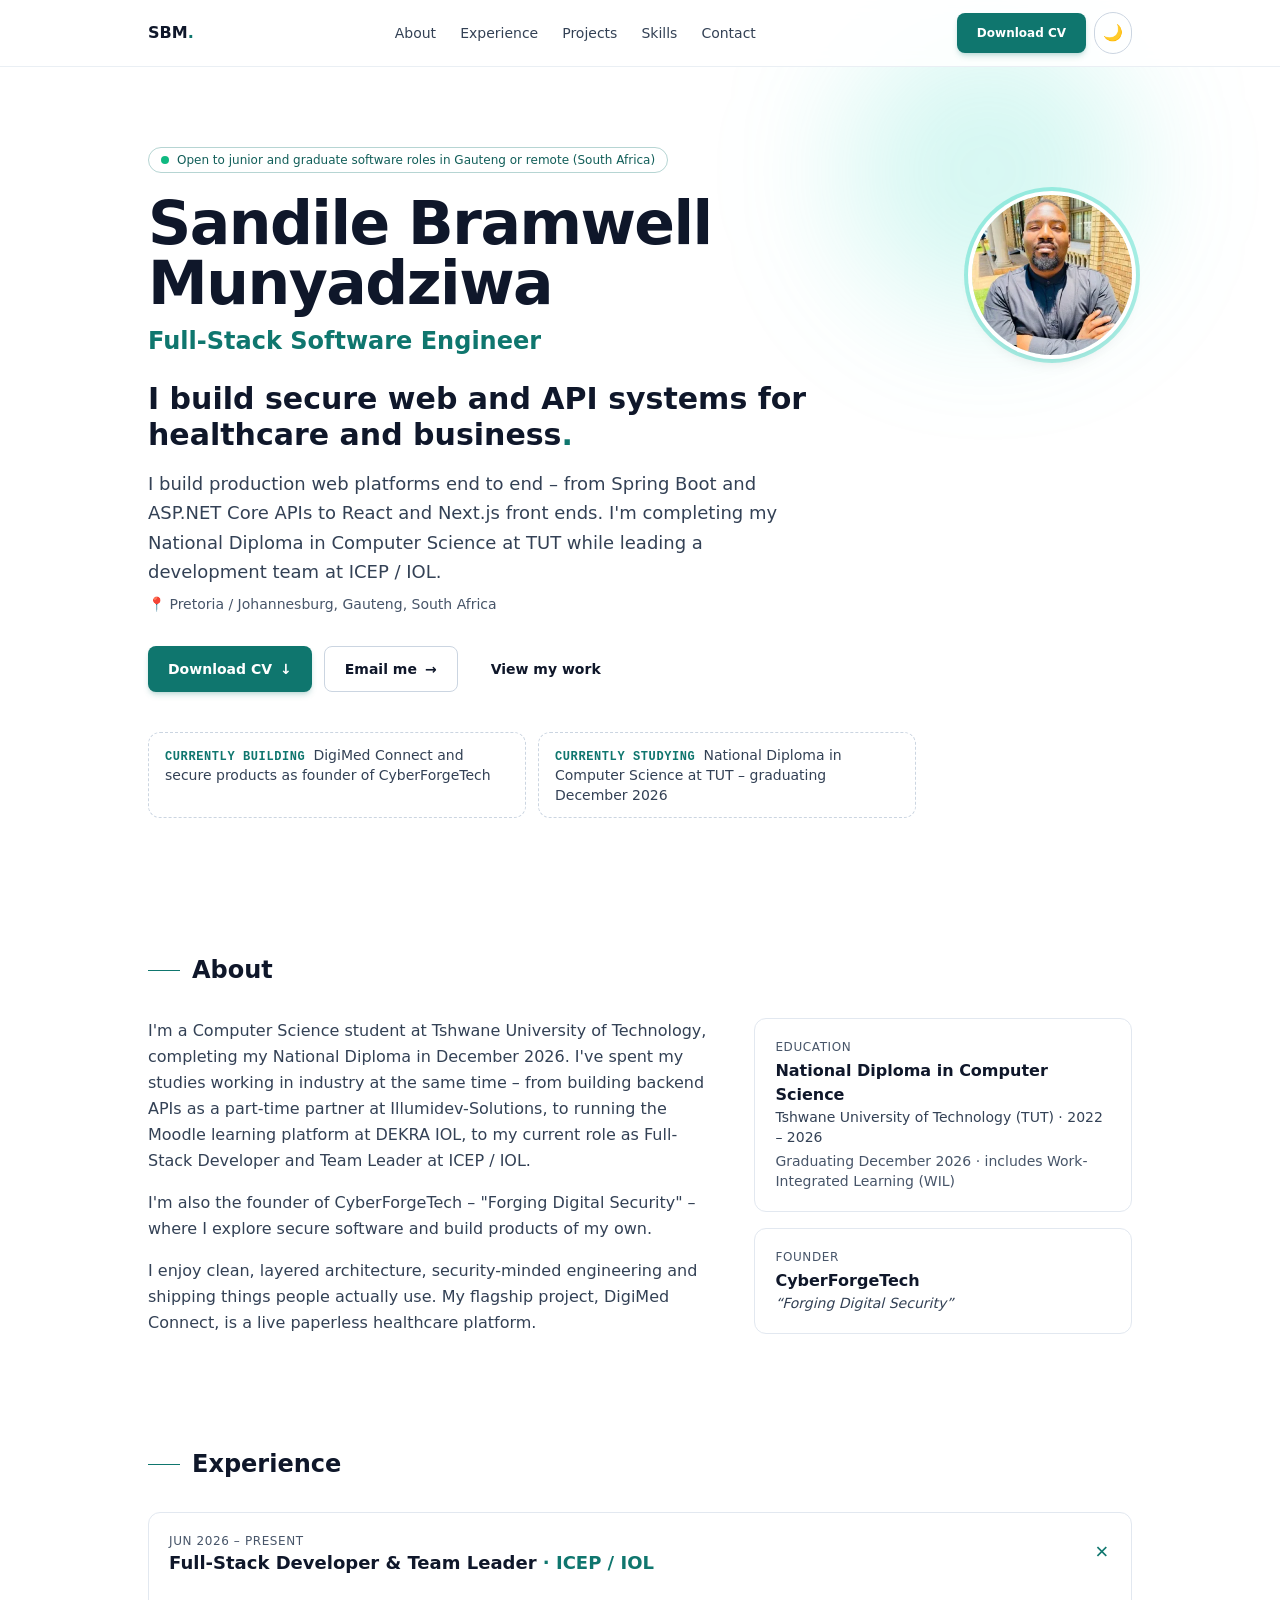
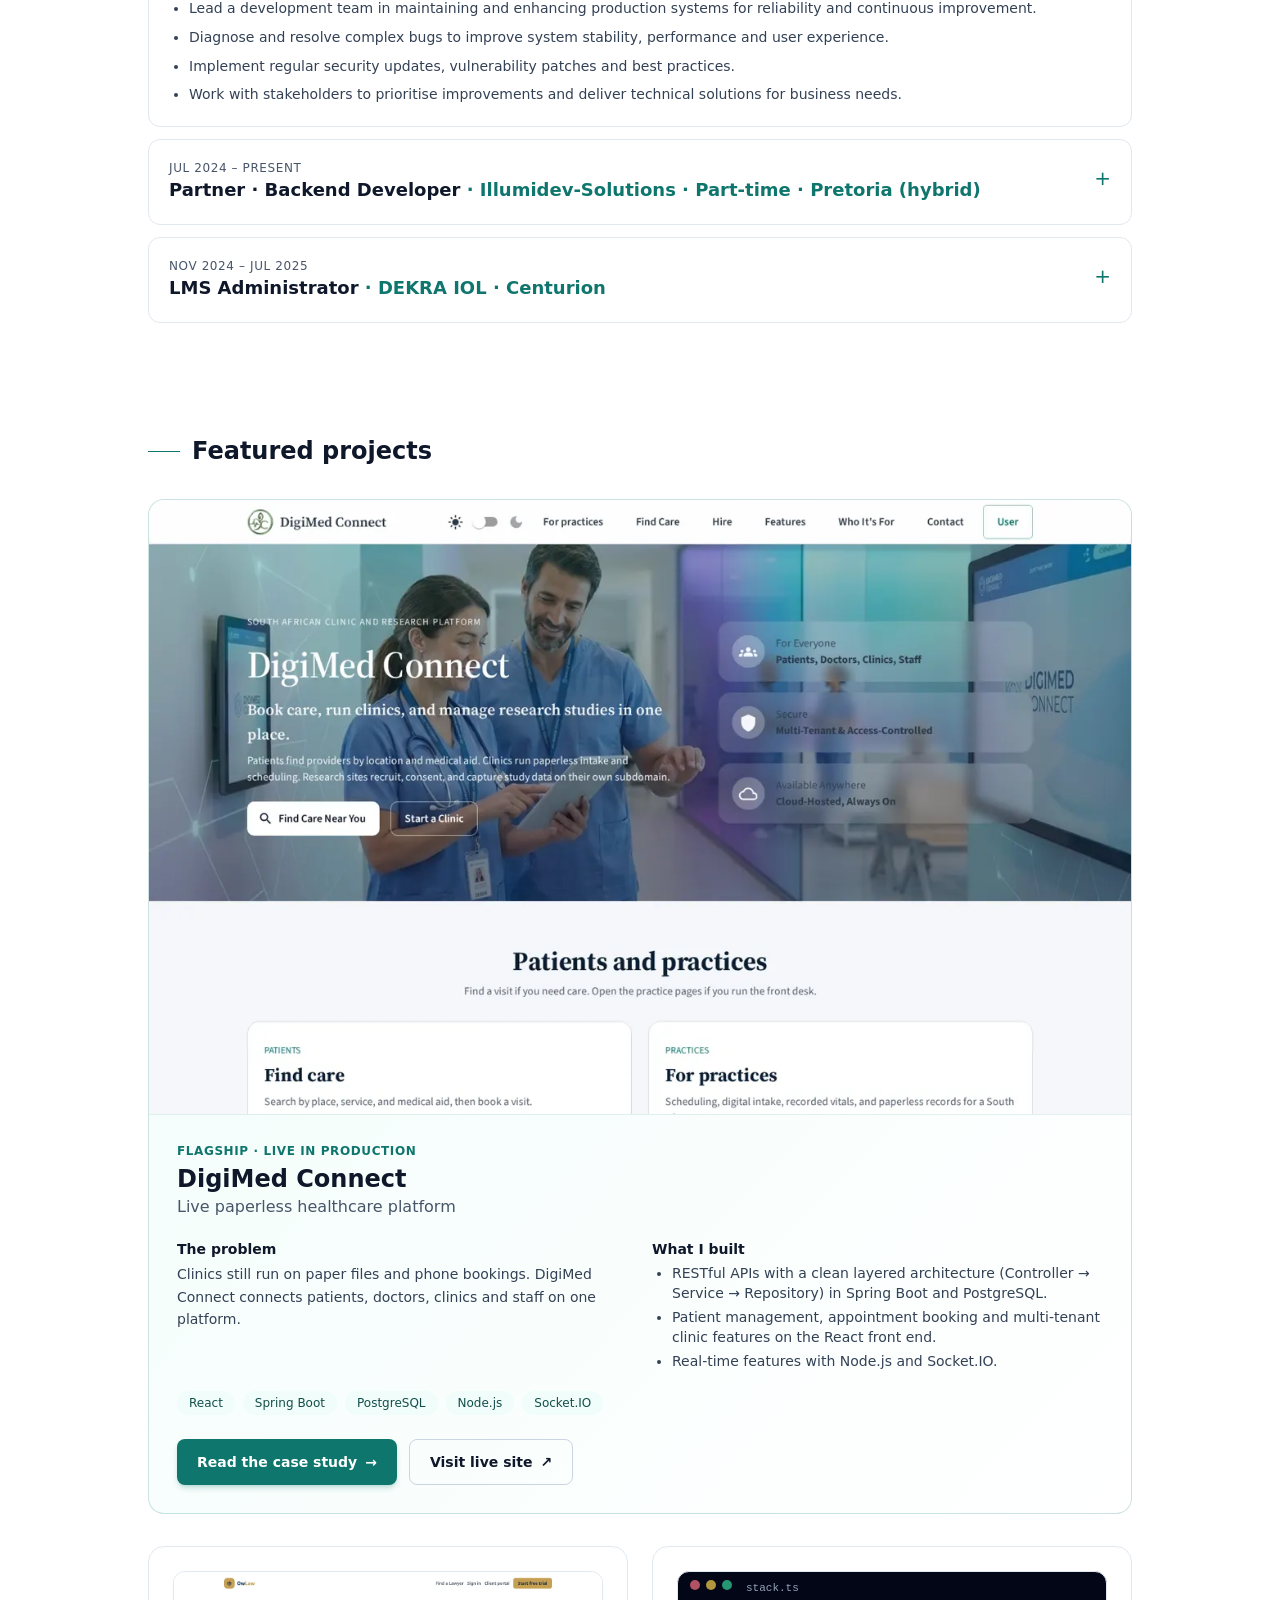
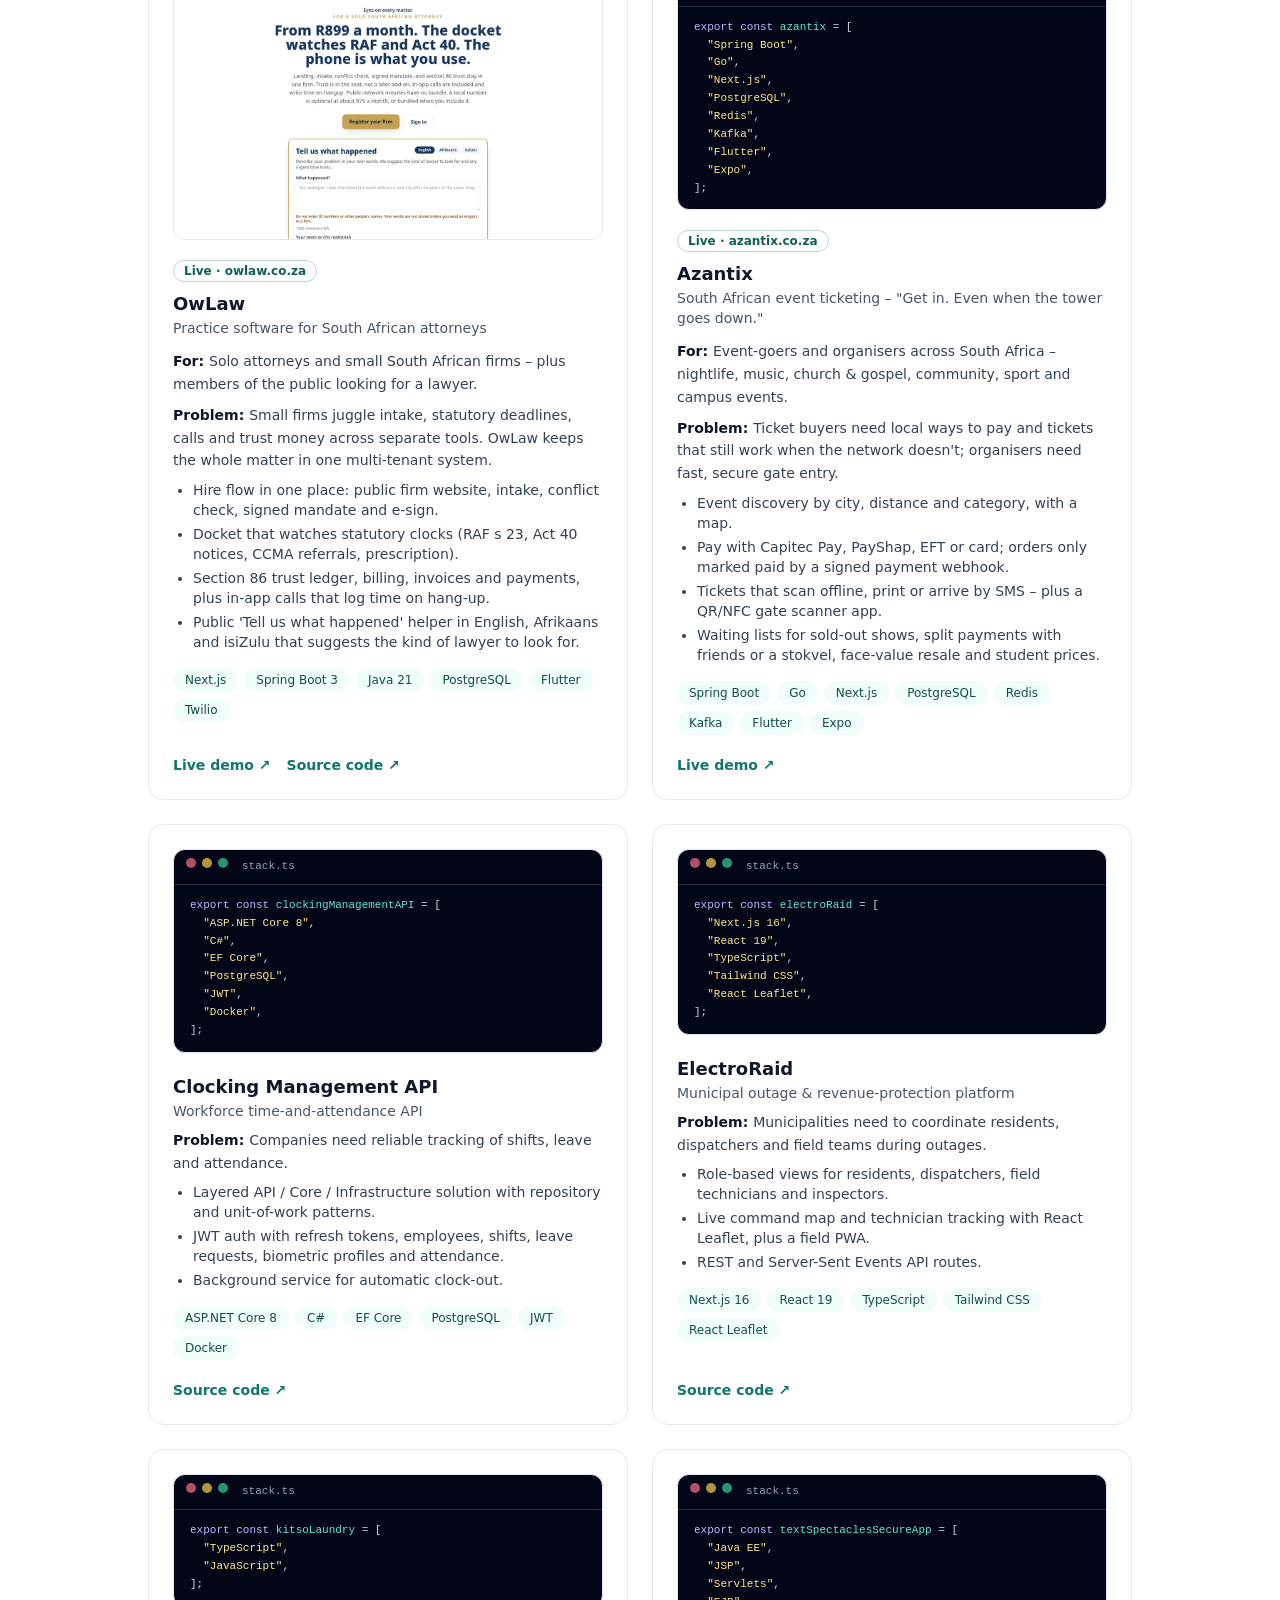
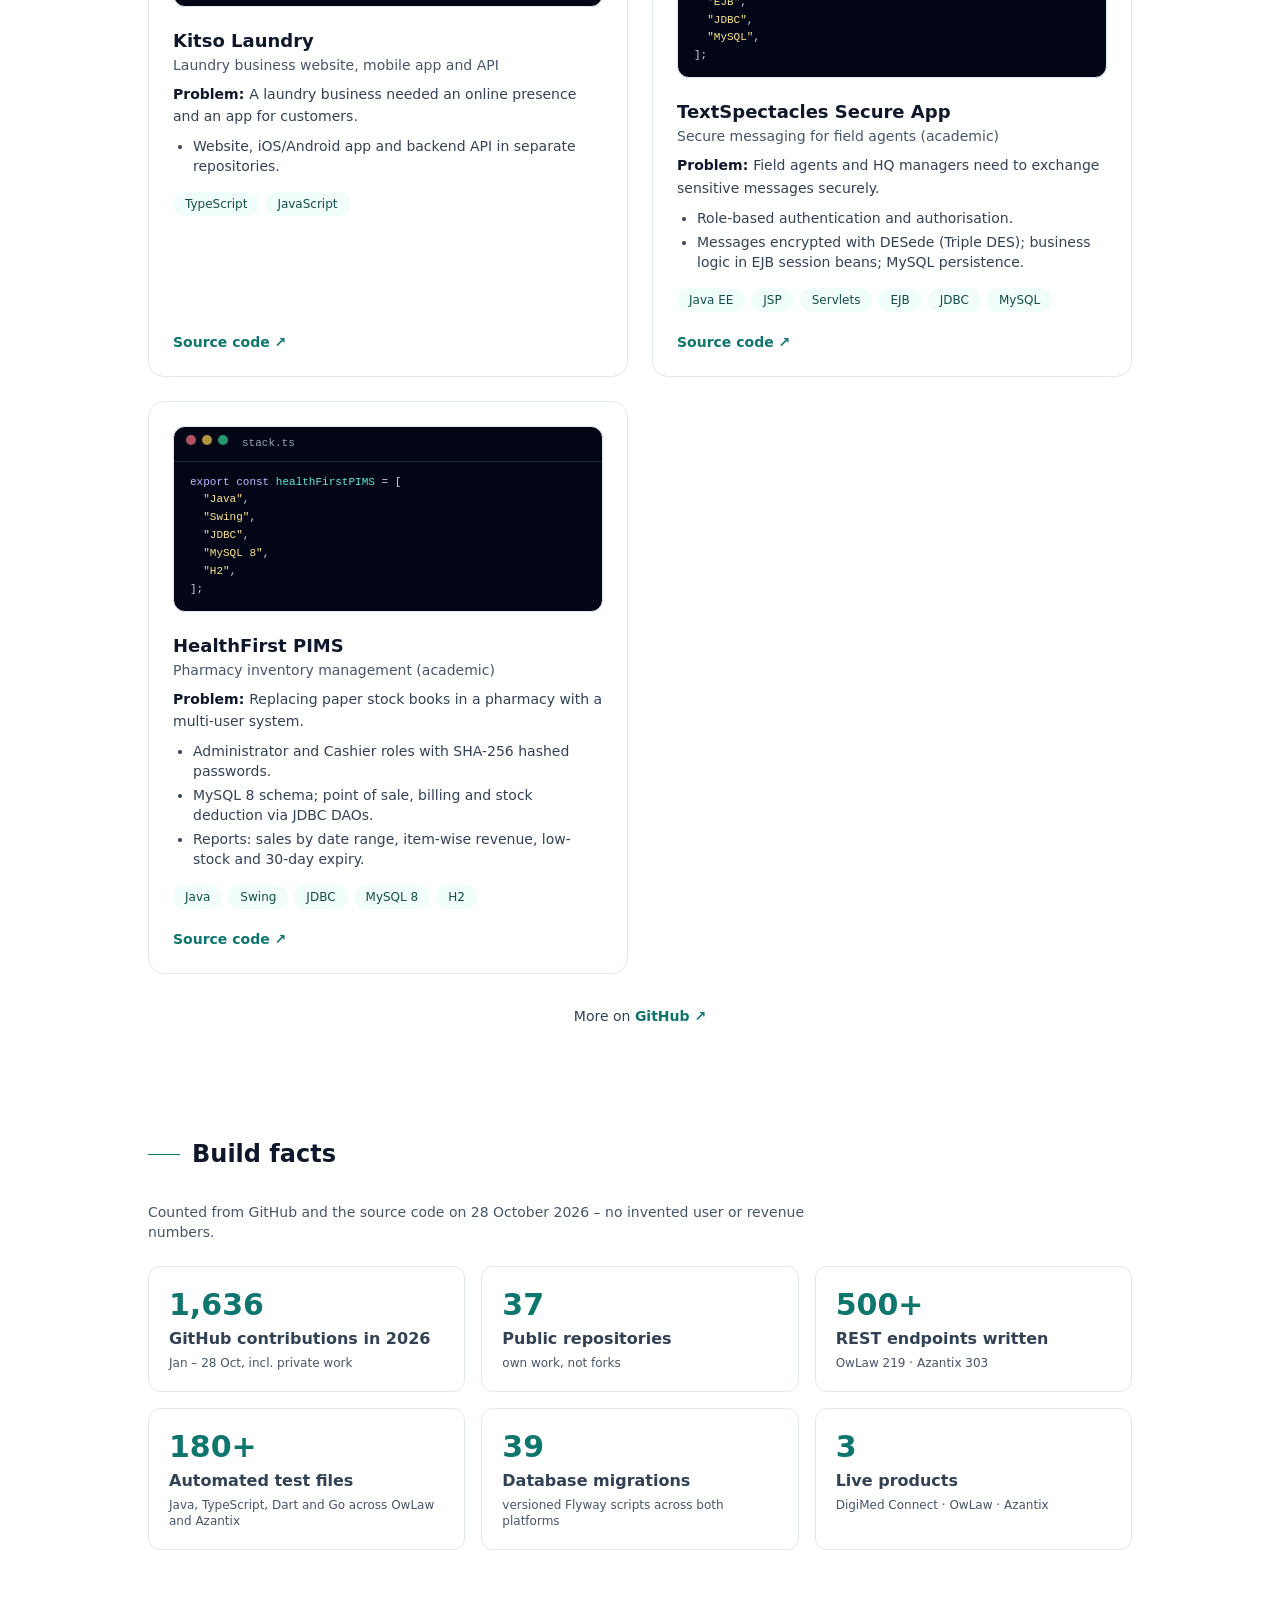
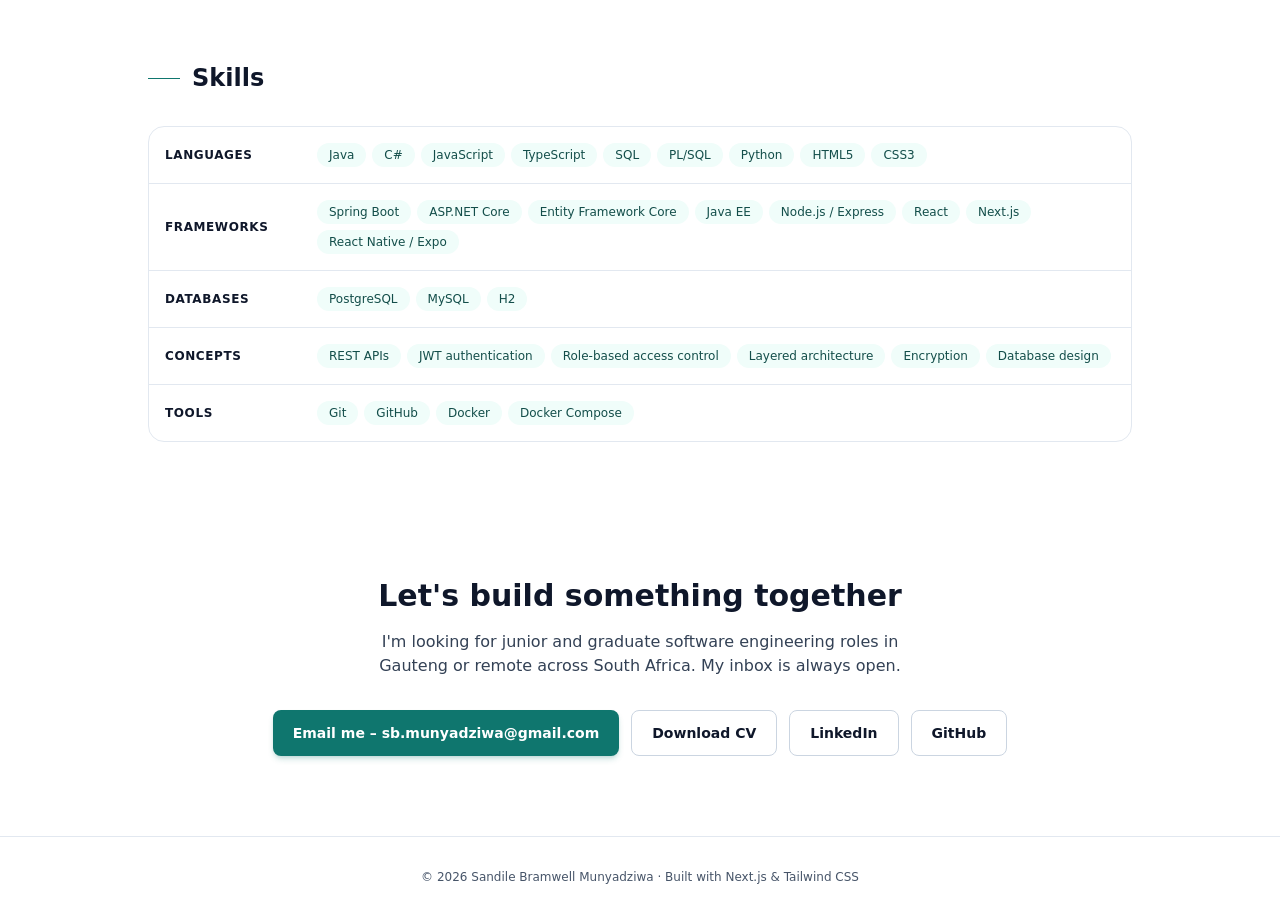
==== commit 1eff3209: "Portfolio v5: role dates and titles merged from LinkedIn" ====
--- a/index.html
+++ b/index.html
@@ -1,4 +1,4 @@
-<!DOCTYPE html><!--ol9oACNMVsAghVWlJVS0K--><html lang="en-ZA"><head><meta charSet="utf-8"/><meta name="viewport" content="width=device-width, initial-scale=1"/><link rel="preload" as="image" href="/headshot.webp" fetchPriority="high"/><link rel="stylesheet" href="/_next/static/css/5621907a9c7145b2.css" data-precedence="next"/><link rel="preload" as="script" fetchPriority="low" href="/_next/static/chunks/webpack-4a462cecab786e93.js"/><script src="/_next/static/chunks/4bd1b696-c023c6e3521b1417.js" async=""></script><script src="/_next/static/chunks/255-a7ba4d37dca2f1fa.js" async=""></script><script src="/_next/static/chunks/main-app-2d999da01838f322.js" async=""></script><script src="/_next/static/chunks/app/page-81b255216e9f2068.js" async=""></script><meta name="theme-color" media="(prefers-color-scheme: dark)" content="#0b1120"/><meta name="theme-color" media="(prefers-color-scheme: light)" content="#ffffff"/><title>Sandile Bramwell Munyadziwa – Full-Stack Software Engineer</title><meta name="description" content="Sandile Munyadziwa – full-stack software engineer in Gauteng building secure web and API systems with Spring Boot, ASP.NET Core and React."/><link rel="author" href="https://immortal8725.github.io"/><meta name="author" content="Sandile Bramwell Munyadziwa"/><meta name="keywords" content="Sandile Bramwell Munyadziwa,Sandile Munyadziwa,junior software engineer South Africa,full-stack developer Pretoria,graduate developer Johannesburg"/><meta name="robots" content="index, follow"/><link rel="canonical" href="https://immortal8725.github.io/"/><meta property="og:title" content="Sandile Bramwell Munyadziwa – Full-Stack Software Engineer"/><meta property="og:description" content="Sandile Munyadziwa – full-stack software engineer in Gauteng building secure web and API systems with Spring Boot, ASP.NET Core and React."/><meta property="og:url" content="https://immortal8725.github.io/"/><meta property="og:site_name" content="Sandile Bramwell Munyadziwa"/><meta property="og:locale" content="en_ZA"/><meta property="og:image" content="https://immortal8725.github.io/og.png"/><meta property="og:type" content="profile"/><meta name="twitter:card" content="summary_large_image"/><meta name="twitter:title" content="Sandile Bramwell Munyadziwa – Full-Stack Software Engineer"/><meta name="twitter:description" content="Sandile Munyadziwa – full-stack software engineer in Gauteng building secure web and API systems with Spring Boot, ASP.NET Core and React."/><meta name="twitter:image" content="https://immortal8725.github.io/og.png"/><link rel="icon" href="/icon.svg?91b8023defa93696" type="image/svg+xml" sizes="any"/><script>try{var t=localStorage.getItem('theme');if(t==='dark'||(!t&&matchMedia('(prefers-color-scheme: dark)').matches))document.documentElement.classList.add('dark')}catch(e){}</script><script type="application/ld+json">{"@context":"https://schema.org","@type":"Person","name":"Sandile Bramwell Munyadziwa","jobTitle":"Full-Stack Software Engineer","url":"https://immortal8725.github.io","email":"mailto:sb.munyadziwa@gmail.com","address":{"@type":"PostalAddress","addressRegion":"Gauteng","addressCountry":"ZA"},"alumniOf":{"@type":"CollegeOrUniversity","name":"Tshwane University of Technology"},"sameAs":["https://github.com/Immortal8725","https://www.linkedin.com/in/sandile-bramwell-m-283301240"],"knowsAbout":["Java","Spring Boot","C#","ASP.NET Core","React","Next.js","TypeScript","PostgreSQL"]}</script><script src="/_next/static/chunks/polyfills-42372ed130431b0a.js" noModule=""></script></head><body class="bg-white text-slate-700 antialiased dark:bg-[#0b1120] dark:text-slate-300 font-sans"><div hidden=""><!--$--><!--/$--></div><a href="#main" class="sr-only focus:not-sr-only focus:fixed focus:left-4 focus:top-4 focus:z-50 focus:rounded focus:bg-accent focus:px-4 focus:py-2 focus:text-white">Skip to content</a><header class="sticky top-0 z-40 border-b border-slate-200/70 bg-white/85 backdrop-blur dark:border-slate-800 dark:bg-[#0b1120]/85"><nav aria-label="Main" class="mx-auto flex max-w-5xl items-center justify-between gap-3 px-5 py-3"><a href="#top" class="rounded font-bold text-slate-900 focus-visible:outline focus-visible:outline-2 focus-visible:outline-accent dark:text-white">SBM<span class="text-accent">.</span><span class="sr-only"> – home</span></a><ul class="hidden gap-6 text-sm md:flex"><li><a class="rounded hover:text-accent focus-visible:outline focus-visible:outline-2 focus-visible:outline-accent" href="#about">About</a></li><li><a class="rounded hover:text-accent focus-visible:outline focus-visible:outline-2 focus-visible:outline-accent" href="#experience">Experience</a></li><li><a class="rounded hover:text-accent focus-visible:outline focus-visible:outline-2 focus-visible:outline-accent" href="#projects">Projects</a></li><li><a class="rounded hover:text-accent focus-visible:outline focus-visible:outline-2 focus-visible:outline-accent" href="#skills">Skills</a></li><li><a class="rounded hover:text-accent focus-visible:outline focus-visible:outline-2 focus-visible:outline-accent" href="#contact">Contact</a></li></ul><div class="flex items-center gap-2"><a href="/SANDILE_BRAMWELL_MUNYADZIWA_CV_Graduate.pdf" download="" class="inline-flex items-center justify-center gap-2 rounded-lg px-5 py-3 text-sm font-semibold transition duration-200 motion-safe:hover:-translate-y-0.5 focus-visible:outline focus-visible:outline-2 focus-visible:outline-offset-2 focus-visible:outline-accent bg-accent text-white shadow-md shadow-accent/20 hover:brightness-110 dark:text-slate-950 px-3 py-2 text-xs">Download CV</a><button aria-label="Toggle dark and light theme" class="rounded-full border border-slate-300 p-2 hover:border-accent dark:border-slate-700 focus-visible:outline focus-visible:outline-2 focus-visible:outline-accent"><span aria-hidden="true" class="block dark:hidden">🌙</span><span aria-hidden="true" class="hidden dark:block">☀️</span></button></div></nav></header><main id="main" class="mx-auto max-w-5xl px-5"><section id="top" class="relative flex min-h-[78vh] flex-col justify-center py-16 sm:py-20"><div aria-hidden="true" class="pointer-events-none absolute -top-10 right-0 -z-10 h-72 w-72 rounded-full bg-teal-400/20 blur-3xl motion-safe:animate-[float_12s_ease-in-out_infinite]"></div><p class="mb-5 inline-flex w-fit items-center gap-2 rounded-full border border-teal-700/30 px-3 py-1 text-xs font-medium text-teal-800 dark:border-teal-400/30 dark:text-teal-200"><span aria-hidden="true" class="h-2 w-2 rounded-full bg-emerald-500 motion-safe:animate-pulse"></span>Open to junior and graduate software roles in Gauteng or remote (South Africa)</p><div class="flex flex-col-reverse items-start gap-6 sm:flex-row sm:items-center sm:justify-between"><div><h1 class="text-4xl font-extrabold tracking-tight text-slate-900 sm:text-6xl dark:text-white">Sandile Bramwell Munyadziwa</h1><p class="mt-3 text-xl font-semibold text-accent sm:text-2xl">Full-Stack Software Engineer</p></div><img src="/headshot.webp" alt="Portrait of Sandile Bramwell Munyadziwa" width="160" height="160" fetchPriority="high" class="h-24 w-24 shrink-0 rounded-full object-cover shadow-lg ring-4 ring-teal-400/40 ring-offset-4 ring-offset-white transition duration-500 motion-safe:hover:rotate-3 motion-safe:hover:scale-105 sm:h-40 sm:w-40 dark:ring-offset-[#0b1120]"/></div><p class="mt-6 max-w-3xl text-2xl font-bold leading-snug text-slate-900 sm:text-3xl dark:text-white">I build secure web and API systems for healthcare and business<span class="text-accent">.</span></p><p class="mt-4 max-w-2xl text-lg leading-relaxed">I build production web platforms end to end – from Spring Boot and ASP.NET Core APIs to React and Next.js front ends. I&#x27;m completing my National Diploma in Computer Science at TUT while leading a development team at ICEP / IOL.</p><p class="mt-2 text-sm text-slate-600 dark:text-slate-400"><span aria-hidden="true">📍 </span>Pretoria / Johannesburg, Gauteng, South Africa</p><div class="mt-8 flex flex-wrap gap-3"><a href="/SANDILE_BRAMWELL_MUNYADZIWA_CV_Graduate.pdf" download="" class="inline-flex items-center justify-center gap-2 rounded-lg px-5 py-3 text-sm font-semibold transition duration-200 motion-safe:hover:-translate-y-0.5 focus-visible:outline focus-visible:outline-2 focus-visible:outline-offset-2 focus-visible:outline-accent bg-accent text-white shadow-md shadow-accent/20 hover:brightness-110 dark:text-slate-950">Download CV <span aria-hidden="true">↓</span></a><a href="mailto:sb.munyadziwa@gmail.com" class="inline-flex items-center justify-center gap-2 rounded-lg px-5 py-3 text-sm font-semibold transition duration-200 motion-safe:hover:-translate-y-0.5 focus-visible:outline focus-visible:outline-2 focus-visible:outline-offset-2 focus-visible:outline-accent border border-slate-300 text-slate-900 hover:border-accent hover:text-accent dark:border-slate-600 dark:text-white">Email me <span aria-hidden="true">→</span></a><a href="#projects" class="inline-flex items-center justify-center gap-2 rounded-lg px-5 py-3 text-sm font-semibold transition duration-200 motion-safe:hover:-translate-y-0.5 focus-visible:outline focus-visible:outline-2 focus-visible:outline-offset-2 focus-visible:outline-accent border border-slate-300 text-slate-900 hover:border-accent hover:text-accent dark:border-slate-600 dark:text-white border-transparent">View my work</a></div><ul class="mt-10 grid max-w-3xl gap-3 sm:grid-cols-2"><li class="rounded-xl border border-dashed border-slate-300 px-4 py-3 text-sm dark:border-slate-700"><span class="mr-2 font-mono text-xs font-semibold uppercase tracking-wider text-accent">Currently <!-- -->building</span>DigiMed Connect and secure products as founder of CyberForgeTech</li><li class="rounded-xl border border-dashed border-slate-300 px-4 py-3 text-sm dark:border-slate-700"><span class="mr-2 font-mono text-xs font-semibold uppercase tracking-wider text-accent">Currently <!-- -->studying</span>National Diploma in Computer Science at TUT – graduating December 2026</li></ul></section><section id="about" aria-labelledby="about-h" class="reveal py-14"><h2 id="about-h" class="mb-8 flex items-center gap-3 text-2xl font-bold text-slate-900 dark:text-white"><span aria-hidden="true" class="h-px w-8 bg-accent"></span>About</h2><div class="grid gap-10 md:grid-cols-[3fr_2fr]"><div class="space-y-4 leading-relaxed"><p>I&#x27;m a Computer Science student at Tshwane University of Technology, completing my National Diploma in December 2026. I&#x27;ve spent my studies working in industry at the same time – from website maintenance at DEKRA IOL, to building backend APIs at Illumidev, to my current role as Full-Stack Developer and Team Leader at ICEP / IOL.</p><p>I&#x27;m also the founder of CyberForgeTech – &quot;Forging Digital Security&quot; – where I explore secure software and build products of my own.</p><p>I enjoy clean, layered architecture, security-minded engineering and shipping things people actually use. My flagship project, DigiMed Connect, is a live paperless healthcare platform.</p></div><div class="space-y-4"><div class="rounded-xl border border-slate-200 p-5 dark:border-slate-800"><p class="text-xs uppercase tracking-wider text-slate-600 dark:text-slate-400">Education</p><p class="mt-1 font-semibold text-slate-900 dark:text-white">National Diploma in Computer Science</p><p class="text-sm">Tshwane University of Technology (TUT)<!-- --> · <!-- -->2022 – 2026</p><p class="mt-1 text-sm text-slate-600 dark:text-slate-400">Graduating December 2026 · includes Work-Integrated Learning (WIL)</p></div><div class="rounded-xl border border-slate-200 p-5 dark:border-slate-800"><p class="text-xs uppercase tracking-wider text-slate-600 dark:text-slate-400">Founder</p><p class="mt-1 font-semibold text-slate-900 dark:text-white">CyberForgeTech</p><p class="text-sm italic">“<!-- -->Forging Digital Security<!-- -->”</p></div></div></div></section><section id="experience" aria-labelledby="experience-h" class="reveal py-14"><h2 id="experience-h" class="mb-8 flex items-center gap-3 text-2xl font-bold text-slate-900 dark:text-white"><span aria-hidden="true" class="h-px w-8 bg-accent"></span>Experience</h2><ol class="space-y-3"><li><details open="" class="group rounded-xl border border-slate-200 transition hover:border-accent/60 dark:border-slate-800"><summary class="flex cursor-pointer list-none items-start justify-between gap-4 rounded-xl p-5 focus-visible:outline focus-visible:outline-2 focus-visible:outline-accent [&amp;::-webkit-details-marker]:hidden"><span><span class="block text-xs font-medium uppercase tracking-wider text-slate-600 dark:text-slate-400">Jun 2026 – Present</span><span class="block text-lg font-semibold text-slate-900 dark:text-white">Full-Stack Developer &amp; Team Leader<!-- --> <span class="text-accent">· <!-- -->ICEP / IOL</span></span></span><span aria-hidden="true" class="mt-1 text-xl text-accent transition-transform group-open:rotate-45">+</span></summary><ul class="list-disc space-y-1.5 px-5 pb-5 pl-10 text-sm leading-relaxed"><li>Lead a development team in maintaining and enhancing production systems for reliability and continuous improvement.</li><li>Diagnose and resolve complex bugs to improve system stability, performance and user experience.</li><li>Implement regular security updates, vulnerability patches and best practices.</li><li>Work with stakeholders to prioritise improvements and deliver technical solutions for business needs.</li></ul></details></li><li><details class="group rounded-xl border border-slate-200 transition hover:border-accent/60 dark:border-slate-800"><summary class="flex cursor-pointer list-none items-start justify-between gap-4 rounded-xl p-5 focus-visible:outline focus-visible:outline-2 focus-visible:outline-accent [&amp;::-webkit-details-marker]:hidden"><span><span class="block text-xs font-medium uppercase tracking-wider text-slate-600 dark:text-slate-400">Jun 2025 – Jun 2026</span><span class="block text-lg font-semibold text-slate-900 dark:text-white">Backend Developer<!-- --> <span class="text-accent">· <!-- -->Illumidev</span></span></span><span aria-hidden="true" class="mt-1 text-xl text-accent transition-transform group-open:rotate-45">+</span></summary><ul class="list-disc space-y-1.5 px-5 pb-5 pl-10 text-sm leading-relaxed"><li>Designed, developed and maintained backend APIs in Node.js and Python powering production systems.</li><li>Collaborated with front-end and DevOps teams for seamless integration and smooth deployments.</li><li>Applied clean coding, modular design and security best practices across the lifecycle.</li><li>Built scalable server-side architecture and handled full deployment pipelines for reliable releases.</li><li>Optimised API performance, error handling and data flow to improve system stability and responsiveness.</li></ul></details></li><li><details class="group rounded-xl border border-slate-200 transition hover:border-accent/60 dark:border-slate-800"><summary class="flex cursor-pointer list-none items-start justify-between gap-4 rounded-xl p-5 focus-visible:outline focus-visible:outline-2 focus-visible:outline-accent [&amp;::-webkit-details-marker]:hidden"><span><span class="block text-xs font-medium uppercase tracking-wider text-slate-600 dark:text-slate-400">Dec 2024 – May 2025</span><span class="block text-lg font-semibold text-slate-900 dark:text-white">Website Maintenance<!-- --> <span class="text-accent">· <!-- -->DEKRA IOL</span></span></span><span aria-hidden="true" class="mt-1 text-xl text-accent transition-transform group-open:rotate-45">+</span></summary><ul class="list-disc space-y-1.5 px-5 pb-5 pl-10 text-sm leading-relaxed"><li>Upgraded the Moodle-based learning management system to Moodle 5 for better performance and UI/UX.</li><li>Embedded custom HTML pages and Bootstrap 5 layouts to make courses modern, responsive and easier to use.</li><li>Implemented global CSS for consistent branding across all courses, with targeted stylesheets for mobile.</li></ul></details></li></ol></section><section id="projects" aria-labelledby="projects-h" class="reveal py-14"><h2 id="projects-h" class="mb-8 flex items-center gap-3 text-2xl font-bold text-slate-900 dark:text-white"><span aria-hidden="true" class="h-px w-8 bg-accent"></span>Featured projects</h2><article class="mb-8 overflow-hidden rounded-2xl border border-teal-700/20 bg-gradient-to-br from-teal-50 to-white dark:border-teal-400/20 dark:from-teal-400/10 dark:to-transparent"><a href="/digimed/" class="group relative block overflow-hidden border-b border-teal-700/10 focus-visible:outline focus-visible:outline-2 focus-visible:outline-accent dark:border-teal-400/10"><picture><source media="(max-width: 640px)" srcSet="/projects/digimed-mobile.webp"/><img src="/projects/digimed-desktop.webp" alt="DigiMed Connect home page: &#x27;Book care, run clinics, and manage research studies in one place.&#x27;" width="1200" height="750" loading="lazy" decoding="async" class="w-full transition duration-700 motion-safe:group-hover:scale-[1.02]"/></picture><span class="sr-only">Read the DigiMed Connect case study</span></a><div class="p-6 sm:p-7"><p class="text-xs font-semibold uppercase tracking-wider text-accent">Flagship · Live in production</p><h3 class="mt-1 text-2xl font-bold text-slate-900 dark:text-white">DigiMed Connect</h3><p class="text-slate-600 dark:text-slate-400">Live paperless healthcare platform</p><div class="mt-5 grid gap-6 md:grid-cols-2"><div><p class="text-sm font-semibold text-slate-900 dark:text-white">The problem</p><p class="mt-1 text-sm leading-relaxed">Clinics still run on paper files and phone bookings. DigiMed Connect connects patients, doctors, clinics and staff on one platform.</p></div><div><p class="text-sm font-semibold text-slate-900 dark:text-white">What I built</p><ul class="mt-1 list-disc space-y-1 pl-5 text-sm"><li>RESTful APIs with a clean layered architecture (Controller → Service → Repository) in Spring Boot and PostgreSQL.</li><li>Patient management, appointment booking and multi-tenant clinic features on the React front end.</li><li>Real-time features with Node.js and Socket.IO.</li></ul></div></div><ul aria-label="Tech stack" class="mt-5 flex flex-wrap gap-2"><li class="rounded-full bg-teal-50 px-3 py-1 text-xs font-medium text-teal-900 dark:bg-teal-400/10 dark:text-teal-200">React</li><li class="rounded-full bg-teal-50 px-3 py-1 text-xs font-medium text-teal-900 dark:bg-teal-400/10 dark:text-teal-200">Spring Boot</li><li class="rounded-full bg-teal-50 px-3 py-1 text-xs font-medium text-teal-900 dark:bg-teal-400/10 dark:text-teal-200">PostgreSQL</li><li class="rounded-full bg-teal-50 px-3 py-1 text-xs font-medium text-teal-900 dark:bg-teal-400/10 dark:text-teal-200">Node.js</li><li class="rounded-full bg-teal-50 px-3 py-1 text-xs font-medium text-teal-900 dark:bg-teal-400/10 dark:text-teal-200">Socket.IO</li></ul><div class="mt-6 flex flex-wrap gap-3"><a href="/digimed/" class="inline-flex items-center justify-center gap-2 rounded-lg px-5 py-3 text-sm font-semibold transition duration-200 motion-safe:hover:-translate-y-0.5 focus-visible:outline focus-visible:outline-2 focus-visible:outline-offset-2 focus-visible:outline-accent bg-accent text-white shadow-md shadow-accent/20 hover:brightness-110 dark:text-slate-950">Read the case study <span aria-hidden="true">→</span></a><a href="https://digimed-connect.co.za" target="_blank" rel="noopener noreferrer" class="inline-flex items-center justify-center gap-2 rounded-lg px-5 py-3 text-sm font-semibold transition duration-200 motion-safe:hover:-translate-y-0.5 focus-visible:outline focus-visible:outline-2 focus-visible:outline-offset-2 focus-visible:outline-accent border border-slate-300 text-slate-900 hover:border-accent hover:text-accent dark:border-slate-600 dark:text-white">Visit live site <span aria-hidden="true">↗</span><span class="sr-only"> (opens in a new tab)</span></a></div></div></article><div class="grid gap-6 md:grid-cols-2"><article class="flex flex-col rounded-2xl border border-slate-200 p-6 transition duration-300 hover:border-accent hover:shadow-xl hover:shadow-accent/10 motion-safe:hover:-translate-y-1 dark:border-slate-800"><picture class="mb-5 block overflow-hidden rounded-xl border border-slate-200 dark:border-slate-700"><source media="(max-width: 640px)" srcSet="/projects/owlaw-mobile.webp"/><img src="/projects/owlaw-desktop.webp" alt="OwLaw home page: &#x27;From R899 a month. The docket watches RAF and Act 40.&#x27;" width="1200" height="750" loading="lazy" decoding="async" class="w-full"/></picture><p class="mb-2 w-fit rounded-full border border-teal-700/30 px-2.5 py-0.5 text-xs font-semibold text-teal-800 dark:border-teal-400/30 dark:text-teal-200">Live · owlaw.co.za</p><h3 class="text-lg font-bold text-slate-900 dark:text-white">OwLaw</h3><p class="text-sm text-slate-600 dark:text-slate-400">Practice software for South African attorneys</p><p class="mt-3 text-sm leading-relaxed"><span class="font-semibold text-slate-900 dark:text-white">For: </span>Solo attorneys and small South African firms – plus members of the public looking for a lawyer.</p><p class="mt-2 text-sm leading-relaxed"><span class="font-semibold text-slate-900 dark:text-white">Problem: </span>Small firms juggle intake, statutory deadlines, calls and trust money across separate tools. OwLaw keeps the whole matter in one multi-tenant system.</p><ul class="mt-2 list-disc space-y-1 pl-5 text-sm"><li>Hire flow in one place: public firm website, intake, conflict check, signed mandate and e-sign.</li><li>Docket that watches statutory clocks (RAF s 23, Act 40 notices, CCMA referrals, prescription).</li><li>Section 86 trust ledger, billing, invoices and payments, plus in-app calls that log time on hang-up.</li><li>Public &#x27;Tell us what happened&#x27; helper in English, Afrikaans and isiZulu that suggests the kind of lawyer to look for.</li></ul><ul aria-label="Tech stack" class="mt-4 flex flex-wrap gap-1.5"><li class="rounded-full bg-teal-50 px-3 py-1 text-xs font-medium text-teal-900 dark:bg-teal-400/10 dark:text-teal-200">Next.js</li><li class="rounded-full bg-teal-50 px-3 py-1 text-xs font-medium text-teal-900 dark:bg-teal-400/10 dark:text-teal-200">Spring Boot 3</li><li class="rounded-full bg-teal-50 px-3 py-1 text-xs font-medium text-teal-900 dark:bg-teal-400/10 dark:text-teal-200">Java 21</li><li class="rounded-full bg-teal-50 px-3 py-1 text-xs font-medium text-teal-900 dark:bg-teal-400/10 dark:text-teal-200">PostgreSQL</li><li class="rounded-full bg-teal-50 px-3 py-1 text-xs font-medium text-teal-900 dark:bg-teal-400/10 dark:text-teal-200">Flutter</li><li class="rounded-full bg-teal-50 px-3 py-1 text-xs font-medium text-teal-900 dark:bg-teal-400/10 dark:text-teal-200">Twilio</li></ul><div class="mt-auto flex gap-4 pt-5 text-sm"><a class="rounded font-semibold text-accent underline-offset-4 hover:underline focus-visible:outline focus-visible:outline-2 focus-visible:outline-accent" href="https://owlaw.co.za" target="_blank" rel="noopener noreferrer">Live demo ↗<span class="sr-only"> for <!-- -->OwLaw<!-- --> (opens in a new tab)</span></a><a class="rounded font-semibold text-accent underline-offset-4 hover:underline focus-visible:outline focus-visible:outline-2 focus-visible:outline-accent" href="https://github.com/Immortal8725/LegalSuite-Pro" target="_blank" rel="noopener noreferrer">Source code ↗<span class="sr-only"> for <!-- -->OwLaw<!-- --> (opens in a new tab)</span></a></div></article><article class="flex flex-col rounded-2xl border border-slate-200 p-6 transition duration-300 hover:border-accent hover:shadow-xl hover:shadow-accent/10 motion-safe:hover:-translate-y-1 dark:border-slate-800"><div aria-hidden="true" class="mb-5 overflow-hidden rounded-xl border border-slate-200 bg-slate-950 font-mono text-[11px] leading-relaxed text-slate-300 dark:border-slate-700"><div class="flex gap-1.5 border-b border-slate-800 px-3 py-2"><span class="h-2.5 w-2.5 rounded-full bg-rose-400/70"></span><span class="h-2.5 w-2.5 rounded-full bg-amber-300/70"></span><span class="h-2.5 w-2.5 rounded-full bg-emerald-400/70"></span><span class="ml-2 text-slate-400">stack.ts</span></div><pre class="overflow-hidden px-4 py-3"><span class="text-violet-300">export const</span> <span class="text-teal-300">azantix</span> = [<!-- -->
+<!DOCTYPE html><!--SlpZSTfopIo8SKzWtrkJc--><html lang="en-ZA"><head><meta charSet="utf-8"/><meta name="viewport" content="width=device-width, initial-scale=1"/><link rel="preload" as="image" href="/headshot.webp" fetchPriority="high"/><link rel="stylesheet" href="/_next/static/css/5621907a9c7145b2.css" data-precedence="next"/><link rel="preload" as="script" fetchPriority="low" href="/_next/static/chunks/webpack-4a462cecab786e93.js"/><script src="/_next/static/chunks/4bd1b696-c023c6e3521b1417.js" async=""></script><script src="/_next/static/chunks/255-a7ba4d37dca2f1fa.js" async=""></script><script src="/_next/static/chunks/main-app-2d999da01838f322.js" async=""></script><script src="/_next/static/chunks/app/page-81b255216e9f2068.js" async=""></script><meta name="theme-color" media="(prefers-color-scheme: dark)" content="#0b1120"/><meta name="theme-color" media="(prefers-color-scheme: light)" content="#ffffff"/><title>Sandile Bramwell Munyadziwa – Full-Stack Software Engineer</title><meta name="description" content="Sandile Munyadziwa – full-stack software engineer in Gauteng building secure web and API systems with Spring Boot, ASP.NET Core and React."/><link rel="author" href="https://immortal8725.github.io"/><meta name="author" content="Sandile Bramwell Munyadziwa"/><meta name="keywords" content="Sandile Bramwell Munyadziwa,Sandile Munyadziwa,junior software engineer South Africa,full-stack developer Pretoria,graduate developer Johannesburg"/><meta name="robots" content="index, follow"/><link rel="canonical" href="https://immortal8725.github.io/"/><meta property="og:title" content="Sandile Bramwell Munyadziwa – Full-Stack Software Engineer"/><meta property="og:description" content="Sandile Munyadziwa – full-stack software engineer in Gauteng building secure web and API systems with Spring Boot, ASP.NET Core and React."/><meta property="og:url" content="https://immortal8725.github.io/"/><meta property="og:site_name" content="Sandile Bramwell Munyadziwa"/><meta property="og:locale" content="en_ZA"/><meta property="og:image" content="https://immortal8725.github.io/og.png"/><meta property="og:type" content="profile"/><meta name="twitter:card" content="summary_large_image"/><meta name="twitter:title" content="Sandile Bramwell Munyadziwa – Full-Stack Software Engineer"/><meta name="twitter:description" content="Sandile Munyadziwa – full-stack software engineer in Gauteng building secure web and API systems with Spring Boot, ASP.NET Core and React."/><meta name="twitter:image" content="https://immortal8725.github.io/og.png"/><link rel="icon" href="/icon.svg?91b8023defa93696" type="image/svg+xml" sizes="any"/><script>try{var t=localStorage.getItem('theme');if(t==='dark'||(!t&&matchMedia('(prefers-color-scheme: dark)').matches))document.documentElement.classList.add('dark')}catch(e){}</script><script type="application/ld+json">{"@context":"https://schema.org","@type":"Person","name":"Sandile Bramwell Munyadziwa","jobTitle":"Full-Stack Software Engineer","url":"https://immortal8725.github.io","email":"mailto:sb.munyadziwa@gmail.com","address":{"@type":"PostalAddress","addressRegion":"Gauteng","addressCountry":"ZA"},"alumniOf":{"@type":"CollegeOrUniversity","name":"Tshwane University of Technology"},"sameAs":["https://github.com/Immortal8725","https://www.linkedin.com/in/sandile-bramwell-m-283301240"],"knowsAbout":["Java","Spring Boot","C#","ASP.NET Core","React","Next.js","TypeScript","PostgreSQL"]}</script><script src="/_next/static/chunks/polyfills-42372ed130431b0a.js" noModule=""></script></head><body class="bg-white text-slate-700 antialiased dark:bg-[#0b1120] dark:text-slate-300 font-sans"><div hidden=""><!--$--><!--/$--></div><a href="#main" class="sr-only focus:not-sr-only focus:fixed focus:left-4 focus:top-4 focus:z-50 focus:rounded focus:bg-accent focus:px-4 focus:py-2 focus:text-white">Skip to content</a><header class="sticky top-0 z-40 border-b border-slate-200/70 bg-white/85 backdrop-blur dark:border-slate-800 dark:bg-[#0b1120]/85"><nav aria-label="Main" class="mx-auto flex max-w-5xl items-center justify-between gap-3 px-5 py-3"><a href="#top" class="rounded font-bold text-slate-900 focus-visible:outline focus-visible:outline-2 focus-visible:outline-accent dark:text-white">SBM<span class="text-accent">.</span><span class="sr-only"> – home</span></a><ul class="hidden gap-6 text-sm md:flex"><li><a class="rounded hover:text-accent focus-visible:outline focus-visible:outline-2 focus-visible:outline-accent" href="#about">About</a></li><li><a class="rounded hover:text-accent focus-visible:outline focus-visible:outline-2 focus-visible:outline-accent" href="#experience">Experience</a></li><li><a class="rounded hover:text-accent focus-visible:outline focus-visible:outline-2 focus-visible:outline-accent" href="#projects">Projects</a></li><li><a class="rounded hover:text-accent focus-visible:outline focus-visible:outline-2 focus-visible:outline-accent" href="#skills">Skills</a></li><li><a class="rounded hover:text-accent focus-visible:outline focus-visible:outline-2 focus-visible:outline-accent" href="#contact">Contact</a></li></ul><div class="flex items-center gap-2"><a href="/SANDILE_BRAMWELL_MUNYADZIWA_CV_Graduate.pdf" download="" class="inline-flex items-center justify-center gap-2 rounded-lg px-5 py-3 text-sm font-semibold transition duration-200 motion-safe:hover:-translate-y-0.5 focus-visible:outline focus-visible:outline-2 focus-visible:outline-offset-2 focus-visible:outline-accent bg-accent text-white shadow-md shadow-accent/20 hover:brightness-110 dark:text-slate-950 px-3 py-2 text-xs">Download CV</a><button aria-label="Toggle dark and light theme" class="rounded-full border border-slate-300 p-2 hover:border-accent dark:border-slate-700 focus-visible:outline focus-visible:outline-2 focus-visible:outline-accent"><span aria-hidden="true" class="block dark:hidden">🌙</span><span aria-hidden="true" class="hidden dark:block">☀️</span></button></div></nav></header><main id="main" class="mx-auto max-w-5xl px-5"><section id="top" class="relative flex min-h-[78vh] flex-col justify-center py-16 sm:py-20"><div aria-hidden="true" class="pointer-events-none absolute -top-10 right-0 -z-10 h-72 w-72 rounded-full bg-teal-400/20 blur-3xl motion-safe:animate-[float_12s_ease-in-out_infinite]"></div><p class="mb-5 inline-flex w-fit items-center gap-2 rounded-full border border-teal-700/30 px-3 py-1 text-xs font-medium text-teal-800 dark:border-teal-400/30 dark:text-teal-200"><span aria-hidden="true" class="h-2 w-2 rounded-full bg-emerald-500 motion-safe:animate-pulse"></span>Open to junior and graduate software roles in Gauteng or remote (South Africa)</p><div class="flex flex-col-reverse items-start gap-6 sm:flex-row sm:items-center sm:justify-between"><div><h1 class="text-4xl font-extrabold tracking-tight text-slate-900 sm:text-6xl dark:text-white">Sandile Bramwell Munyadziwa</h1><p class="mt-3 text-xl font-semibold text-accent sm:text-2xl">Full-Stack Software Engineer</p></div><img src="/headshot.webp" alt="Portrait of Sandile Bramwell Munyadziwa" width="160" height="160" fetchPriority="high" class="h-24 w-24 shrink-0 rounded-full object-cover shadow-lg ring-4 ring-teal-400/40 ring-offset-4 ring-offset-white transition duration-500 motion-safe:hover:rotate-3 motion-safe:hover:scale-105 sm:h-40 sm:w-40 dark:ring-offset-[#0b1120]"/></div><p class="mt-6 max-w-3xl text-2xl font-bold leading-snug text-slate-900 sm:text-3xl dark:text-white">I build secure web and API systems for healthcare and business<span class="text-accent">.</span></p><p class="mt-4 max-w-2xl text-lg leading-relaxed">I build production web platforms end to end – from Spring Boot and ASP.NET Core APIs to React and Next.js front ends. I&#x27;m completing my National Diploma in Computer Science at TUT while leading a development team at ICEP / IOL.</p><p class="mt-2 text-sm text-slate-600 dark:text-slate-400"><span aria-hidden="true">📍 </span>Pretoria / Johannesburg, Gauteng, South Africa</p><div class="mt-8 flex flex-wrap gap-3"><a href="/SANDILE_BRAMWELL_MUNYADZIWA_CV_Graduate.pdf" download="" class="inline-flex items-center justify-center gap-2 rounded-lg px-5 py-3 text-sm font-semibold transition duration-200 motion-safe:hover:-translate-y-0.5 focus-visible:outline focus-visible:outline-2 focus-visible:outline-offset-2 focus-visible:outline-accent bg-accent text-white shadow-md shadow-accent/20 hover:brightness-110 dark:text-slate-950">Download CV <span aria-hidden="true">↓</span></a><a href="mailto:sb.munyadziwa@gmail.com" class="inline-flex items-center justify-center gap-2 rounded-lg px-5 py-3 text-sm font-semibold transition duration-200 motion-safe:hover:-translate-y-0.5 focus-visible:outline focus-visible:outline-2 focus-visible:outline-offset-2 focus-visible:outline-accent border border-slate-300 text-slate-900 hover:border-accent hover:text-accent dark:border-slate-600 dark:text-white">Email me <span aria-hidden="true">→</span></a><a href="#projects" class="inline-flex items-center justify-center gap-2 rounded-lg px-5 py-3 text-sm font-semibold transition duration-200 motion-safe:hover:-translate-y-0.5 focus-visible:outline focus-visible:outline-2 focus-visible:outline-offset-2 focus-visible:outline-accent border border-slate-300 text-slate-900 hover:border-accent hover:text-accent dark:border-slate-600 dark:text-white border-transparent">View my work</a></div><ul class="mt-10 grid max-w-3xl gap-3 sm:grid-cols-2"><li class="rounded-xl border border-dashed border-slate-300 px-4 py-3 text-sm dark:border-slate-700"><span class="mr-2 font-mono text-xs font-semibold uppercase tracking-wider text-accent">Currently <!-- -->building</span>DigiMed Connect and secure products as founder of CyberForgeTech</li><li class="rounded-xl border border-dashed border-slate-300 px-4 py-3 text-sm dark:border-slate-700"><span class="mr-2 font-mono text-xs font-semibold uppercase tracking-wider text-accent">Currently <!-- -->studying</span>National Diploma in Computer Science at TUT – graduating December 2026</li></ul></section><section id="about" aria-labelledby="about-h" class="reveal py-14"><h2 id="about-h" class="mb-8 flex items-center gap-3 text-2xl font-bold text-slate-900 dark:text-white"><span aria-hidden="true" class="h-px w-8 bg-accent"></span>About</h2><div class="grid gap-10 md:grid-cols-[3fr_2fr]"><div class="space-y-4 leading-relaxed"><p>I&#x27;m a Computer Science student at Tshwane University of Technology, completing my National Diploma in December 2026. I&#x27;ve spent my studies working in industry at the same time – from building backend APIs as a part-time partner at Illumidev-Solutions, to running the Moodle learning platform at DEKRA IOL, to my current role as Full-Stack Developer and Team Leader at ICEP / IOL.</p><p>I&#x27;m also the founder of CyberForgeTech – &quot;Forging Digital Security&quot; – where I explore secure software and build products of my own.</p><p>I enjoy clean, layered architecture, security-minded engineering and shipping things people actually use. My flagship project, DigiMed Connect, is a live paperless healthcare platform.</p></div><div class="space-y-4"><div class="rounded-xl border border-slate-200 p-5 dark:border-slate-800"><p class="text-xs uppercase tracking-wider text-slate-600 dark:text-slate-400">Education</p><p class="mt-1 font-semibold text-slate-900 dark:text-white">National Diploma in Computer Science</p><p class="text-sm">Tshwane University of Technology (TUT)<!-- --> · <!-- -->2022 – 2026</p><p class="mt-1 text-sm text-slate-600 dark:text-slate-400">Graduating December 2026 · includes Work-Integrated Learning (WIL)</p></div><div class="rounded-xl border border-slate-200 p-5 dark:border-slate-800"><p class="text-xs uppercase tracking-wider text-slate-600 dark:text-slate-400">Founder</p><p class="mt-1 font-semibold text-slate-900 dark:text-white">CyberForgeTech</p><p class="text-sm italic">“<!-- -->Forging Digital Security<!-- -->”</p></div></div></div></section><section id="experience" aria-labelledby="experience-h" class="reveal py-14"><h2 id="experience-h" class="mb-8 flex items-center gap-3 text-2xl font-bold text-slate-900 dark:text-white"><span aria-hidden="true" class="h-px w-8 bg-accent"></span>Experience</h2><ol class="space-y-3"><li><details open="" class="group rounded-xl border border-slate-200 transition hover:border-accent/60 dark:border-slate-800"><summary class="flex cursor-pointer list-none items-start justify-between gap-4 rounded-xl p-5 focus-visible:outline focus-visible:outline-2 focus-visible:outline-accent [&amp;::-webkit-details-marker]:hidden"><span><span class="block text-xs font-medium uppercase tracking-wider text-slate-600 dark:text-slate-400">Jun 2026 – Present</span><span class="block text-lg font-semibold text-slate-900 dark:text-white">Full-Stack Developer &amp; Team Leader<!-- --> <span class="text-accent">· <!-- -->ICEP / IOL</span></span></span><span aria-hidden="true" class="mt-1 text-xl text-accent transition-transform group-open:rotate-45">+</span></summary><ul class="list-disc space-y-1.5 px-5 pb-5 pl-10 text-sm leading-relaxed"><li>Lead a development team in maintaining and enhancing production systems for reliability and continuous improvement.</li><li>Diagnose and resolve complex bugs to improve system stability, performance and user experience.</li><li>Implement regular security updates, vulnerability patches and best practices.</li><li>Work with stakeholders to prioritise improvements and deliver technical solutions for business needs.</li></ul></details></li><li><details class="group rounded-xl border border-slate-200 transition hover:border-accent/60 dark:border-slate-800"><summary class="flex cursor-pointer list-none items-start justify-between gap-4 rounded-xl p-5 focus-visible:outline focus-visible:outline-2 focus-visible:outline-accent [&amp;::-webkit-details-marker]:hidden"><span><span class="block text-xs font-medium uppercase tracking-wider text-slate-600 dark:text-slate-400">Jul 2024 – Present</span><span class="block text-lg font-semibold text-slate-900 dark:text-white">Partner · Backend Developer<!-- --> <span class="text-accent">· <!-- -->Illumidev-Solutions · Part-time · Pretoria (hybrid)</span></span></span><span aria-hidden="true" class="mt-1 text-xl text-accent transition-transform group-open:rotate-45">+</span></summary><ul class="list-disc space-y-1.5 px-5 pb-5 pl-10 text-sm leading-relaxed"><li>Work with the team to develop AI models that process and analyse market data to predict market trends.</li><li>Designed, developed and maintained backend APIs in Node.js and Python powering production systems.</li><li>Collaborated with front-end and DevOps teams for seamless integration and smooth deployments.</li><li>Applied clean coding, modular design and security best practices across the lifecycle.</li><li>Built scalable server-side architecture and handled full deployment pipelines for reliable releases.</li><li>Optimised API performance, error handling and data flow to improve system stability and responsiveness.</li></ul></details></li><li><details class="group rounded-xl border border-slate-200 transition hover:border-accent/60 dark:border-slate-800"><summary class="flex cursor-pointer list-none items-start justify-between gap-4 rounded-xl p-5 focus-visible:outline focus-visible:outline-2 focus-visible:outline-accent [&amp;::-webkit-details-marker]:hidden"><span><span class="block text-xs font-medium uppercase tracking-wider text-slate-600 dark:text-slate-400">Nov 2024 – Jul 2025</span><span class="block text-lg font-semibold text-slate-900 dark:text-white">LMS Administrator<!-- --> <span class="text-accent">· <!-- -->DEKRA IOL · Centurion</span></span></span><span aria-hidden="true" class="mt-1 text-xl text-accent transition-transform group-open:rotate-45">+</span></summary><ul class="list-disc space-y-1.5 px-5 pb-5 pl-10 text-sm leading-relaxed"><li>Upgraded the Moodle-based learning management system to Moodle 5 for better performance and UI/UX.</li><li>Embedded custom HTML pages and Bootstrap 5 layouts to make courses modern, responsive and easier to use.</li><li>Implemented global CSS for consistent branding across all courses, with targeted stylesheets for mobile.</li></ul></details></li></ol></section><section id="projects" aria-labelledby="projects-h" class="reveal py-14"><h2 id="projects-h" class="mb-8 flex items-center gap-3 text-2xl font-bold text-slate-900 dark:text-white"><span aria-hidden="true" class="h-px w-8 bg-accent"></span>Featured projects</h2><article class="mb-8 overflow-hidden rounded-2xl border border-teal-700/20 bg-gradient-to-br from-teal-50 to-white dark:border-teal-400/20 dark:from-teal-400/10 dark:to-transparent"><a href="/digimed/" class="group relative block overflow-hidden border-b border-teal-700/10 focus-visible:outline focus-visible:outline-2 focus-visible:outline-accent dark:border-teal-400/10"><picture><source media="(max-width: 640px)" srcSet="/projects/digimed-mobile.webp"/><img src="/projects/digimed-desktop.webp" alt="DigiMed Connect home page: &#x27;Book care, run clinics, and manage research studies in one place.&#x27;" width="1200" height="750" loading="lazy" decoding="async" class="w-full transition duration-700 motion-safe:group-hover:scale-[1.02]"/></picture><span class="sr-only">Read the DigiMed Connect case study</span></a><div class="p-6 sm:p-7"><p class="text-xs font-semibold uppercase tracking-wider text-accent">Flagship · Live in production</p><h3 class="mt-1 text-2xl font-bold text-slate-900 dark:text-white">DigiMed Connect</h3><p class="text-slate-600 dark:text-slate-400">Live paperless healthcare platform</p><div class="mt-5 grid gap-6 md:grid-cols-2"><div><p class="text-sm font-semibold text-slate-900 dark:text-white">The problem</p><p class="mt-1 text-sm leading-relaxed">Clinics still run on paper files and phone bookings. DigiMed Connect connects patients, doctors, clinics and staff on one platform.</p></div><div><p class="text-sm font-semibold text-slate-900 dark:text-white">What I built</p><ul class="mt-1 list-disc space-y-1 pl-5 text-sm"><li>RESTful APIs with a clean layered architecture (Controller → Service → Repository) in Spring Boot and PostgreSQL.</li><li>Patient management, appointment booking and multi-tenant clinic features on the React front end.</li><li>Real-time features with Node.js and Socket.IO.</li></ul></div></div><ul aria-label="Tech stack" class="mt-5 flex flex-wrap gap-2"><li class="rounded-full bg-teal-50 px-3 py-1 text-xs font-medium text-teal-900 dark:bg-teal-400/10 dark:text-teal-200">React</li><li class="rounded-full bg-teal-50 px-3 py-1 text-xs font-medium text-teal-900 dark:bg-teal-400/10 dark:text-teal-200">Spring Boot</li><li class="rounded-full bg-teal-50 px-3 py-1 text-xs font-medium text-teal-900 dark:bg-teal-400/10 dark:text-teal-200">PostgreSQL</li><li class="rounded-full bg-teal-50 px-3 py-1 text-xs font-medium text-teal-900 dark:bg-teal-400/10 dark:text-teal-200">Node.js</li><li class="rounded-full bg-teal-50 px-3 py-1 text-xs font-medium text-teal-900 dark:bg-teal-400/10 dark:text-teal-200">Socket.IO</li></ul><div class="mt-6 flex flex-wrap gap-3"><a href="/digimed/" class="inline-flex items-center justify-center gap-2 rounded-lg px-5 py-3 text-sm font-semibold transition duration-200 motion-safe:hover:-translate-y-0.5 focus-visible:outline focus-visible:outline-2 focus-visible:outline-offset-2 focus-visible:outline-accent bg-accent text-white shadow-md shadow-accent/20 hover:brightness-110 dark:text-slate-950">Read the case study <span aria-hidden="true">→</span></a><a href="https://digimed-connect.co.za" target="_blank" rel="noopener noreferrer" class="inline-flex items-center justify-center gap-2 rounded-lg px-5 py-3 text-sm font-semibold transition duration-200 motion-safe:hover:-translate-y-0.5 focus-visible:outline focus-visible:outline-2 focus-visible:outline-offset-2 focus-visible:outline-accent border border-slate-300 text-slate-900 hover:border-accent hover:text-accent dark:border-slate-600 dark:text-white">Visit live site <span aria-hidden="true">↗</span><span class="sr-only"> (opens in a new tab)</span></a></div></div></article><div class="grid gap-6 md:grid-cols-2"><article class="flex flex-col rounded-2xl border border-slate-200 p-6 transition duration-300 hover:border-accent hover:shadow-xl hover:shadow-accent/10 motion-safe:hover:-translate-y-1 dark:border-slate-800"><picture class="mb-5 block overflow-hidden rounded-xl border border-slate-200 dark:border-slate-700"><source media="(max-width: 640px)" srcSet="/projects/owlaw-mobile.webp"/><img src="/projects/owlaw-desktop.webp" alt="OwLaw home page: &#x27;From R899 a month. The docket watches RAF and Act 40.&#x27;" width="1200" height="750" loading="lazy" decoding="async" class="w-full"/></picture><p class="mb-2 w-fit rounded-full border border-teal-700/30 px-2.5 py-0.5 text-xs font-semibold text-teal-800 dark:border-teal-400/30 dark:text-teal-200">Live · owlaw.co.za</p><h3 class="text-lg font-bold text-slate-900 dark:text-white">OwLaw</h3><p class="text-sm text-slate-600 dark:text-slate-400">Practice software for South African attorneys</p><p class="mt-3 text-sm leading-relaxed"><span class="font-semibold text-slate-900 dark:text-white">For: </span>Solo attorneys and small South African firms – plus members of the public looking for a lawyer.</p><p class="mt-2 text-sm leading-relaxed"><span class="font-semibold text-slate-900 dark:text-white">Problem: </span>Small firms juggle intake, statutory deadlines, calls and trust money across separate tools. OwLaw keeps the whole matter in one multi-tenant system.</p><ul class="mt-2 list-disc space-y-1 pl-5 text-sm"><li>Hire flow in one place: public firm website, intake, conflict check, signed mandate and e-sign.</li><li>Docket that watches statutory clocks (RAF s 23, Act 40 notices, CCMA referrals, prescription).</li><li>Section 86 trust ledger, billing, invoices and payments, plus in-app calls that log time on hang-up.</li><li>Public &#x27;Tell us what happened&#x27; helper in English, Afrikaans and isiZulu that suggests the kind of lawyer to look for.</li></ul><ul aria-label="Tech stack" class="mt-4 flex flex-wrap gap-1.5"><li class="rounded-full bg-teal-50 px-3 py-1 text-xs font-medium text-teal-900 dark:bg-teal-400/10 dark:text-teal-200">Next.js</li><li class="rounded-full bg-teal-50 px-3 py-1 text-xs font-medium text-teal-900 dark:bg-teal-400/10 dark:text-teal-200">Spring Boot 3</li><li class="rounded-full bg-teal-50 px-3 py-1 text-xs font-medium text-teal-900 dark:bg-teal-400/10 dark:text-teal-200">Java 21</li><li class="rounded-full bg-teal-50 px-3 py-1 text-xs font-medium text-teal-900 dark:bg-teal-400/10 dark:text-teal-200">PostgreSQL</li><li class="rounded-full bg-teal-50 px-3 py-1 text-xs font-medium text-teal-900 dark:bg-teal-400/10 dark:text-teal-200">Flutter</li><li class="rounded-full bg-teal-50 px-3 py-1 text-xs font-medium text-teal-900 dark:bg-teal-400/10 dark:text-teal-200">Twilio</li></ul><div class="mt-auto flex gap-4 pt-5 text-sm"><a class="rounded font-semibold text-accent underline-offset-4 hover:underline focus-visible:outline focus-visible:outline-2 focus-visible:outline-accent" href="https://owlaw.co.za" target="_blank" rel="noopener noreferrer">Live demo ↗<span class="sr-only"> for <!-- -->OwLaw<!-- --> (opens in a new tab)</span></a><a class="rounded font-semibold text-accent underline-offset-4 hover:underline focus-visible:outline focus-visible:outline-2 focus-visible:outline-accent" href="https://github.com/Immortal8725/LegalSuite-Pro" target="_blank" rel="noopener noreferrer">Source code ↗<span class="sr-only"> for <!-- -->OwLaw<!-- --> (opens in a new tab)</span></a></div></article><article class="flex flex-col rounded-2xl border border-slate-200 p-6 transition duration-300 hover:border-accent hover:shadow-xl hover:shadow-accent/10 motion-safe:hover:-translate-y-1 dark:border-slate-800"><div aria-hidden="true" class="mb-5 overflow-hidden rounded-xl border border-slate-200 bg-slate-950 font-mono text-[11px] leading-relaxed text-slate-300 dark:border-slate-700"><div class="flex gap-1.5 border-b border-slate-800 px-3 py-2"><span class="h-2.5 w-2.5 rounded-full bg-rose-400/70"></span><span class="h-2.5 w-2.5 rounded-full bg-amber-300/70"></span><span class="h-2.5 w-2.5 rounded-full bg-emerald-400/70"></span><span class="ml-2 text-slate-400">stack.ts</span></div><pre class="overflow-hidden px-4 py-3"><span class="text-violet-300">export const</span> <span class="text-teal-300">azantix</span> = [<!-- -->
 <span>  <span class="text-amber-200">&quot;<!-- -->Spring Boot<!-- -->&quot;</span>,<!-- -->
 </span><span>  <span class="text-amber-200">&quot;<!-- -->Go<!-- -->&quot;</span>,<!-- -->
 </span><span>  <span class="text-amber-200">&quot;<!-- -->Next.js<!-- -->&quot;</span>,<!-- -->
@@ -36,4 +36,4 @@
 </span><span>  <span class="text-amber-200">&quot;<!-- -->JDBC<!-- -->&quot;</span>,<!-- -->
 </span><span>  <span class="text-amber-200">&quot;<!-- -->MySQL 8<!-- -->&quot;</span>,<!-- -->
 </span><span>  <span class="text-amber-200">&quot;<!-- -->H2<!-- -->&quot;</span>,<!-- -->
-</span>];</pre></div><h3 class="text-lg font-bold text-slate-900 dark:text-white">HealthFirst PIMS</h3><p class="text-sm text-slate-600 dark:text-slate-400">Pharmacy inventory management (academic)</p><p class="mt-2 text-sm leading-relaxed"><span class="font-semibold text-slate-900 dark:text-white">Problem: </span>Replacing paper stock books in a pharmacy with a multi-user system.</p><ul class="mt-2 list-disc space-y-1 pl-5 text-sm"><li>Administrator and Cashier roles with SHA-256 hashed passwords.</li><li>MySQL 8 schema; point of sale, billing and stock deduction via JDBC DAOs.</li><li>Reports: sales by date range, item-wise revenue, low-stock and 30-day expiry.</li></ul><ul aria-label="Tech stack" class="mt-4 flex flex-wrap gap-1.5"><li class="rounded-full bg-teal-50 px-3 py-1 text-xs font-medium text-teal-900 dark:bg-teal-400/10 dark:text-teal-200">Java</li><li class="rounded-full bg-teal-50 px-3 py-1 text-xs font-medium text-teal-900 dark:bg-teal-400/10 dark:text-teal-200">Swing</li><li class="rounded-full bg-teal-50 px-3 py-1 text-xs font-medium text-teal-900 dark:bg-teal-400/10 dark:text-teal-200">JDBC</li><li class="rounded-full bg-teal-50 px-3 py-1 text-xs font-medium text-teal-900 dark:bg-teal-400/10 dark:text-teal-200">MySQL 8</li><li class="rounded-full bg-teal-50 px-3 py-1 text-xs font-medium text-teal-900 dark:bg-teal-400/10 dark:text-teal-200">H2</li></ul><div class="mt-auto flex gap-4 pt-5 text-sm"><a class="rounded font-semibold text-accent underline-offset-4 hover:underline focus-visible:outline focus-visible:outline-2 focus-visible:outline-accent" href="https://github.com/Immortal8725/Pharmacy-Inventory-Management-System" target="_blank" rel="noopener noreferrer">Source code ↗<span class="sr-only"> for <!-- -->HealthFirst PIMS<!-- --> (opens in a new tab)</span></a></div></article></div><p class="mt-8 text-center text-sm">More on <a class="rounded font-semibold text-accent underline-offset-4 hover:underline focus-visible:outline focus-visible:outline-2 focus-visible:outline-accent" href="https://github.com/Immortal8725">GitHub ↗</a></p></section><section id="numbers" aria-labelledby="numbers-h" class="reveal py-14"><h2 id="numbers-h" class="mb-8 flex items-center gap-3 text-2xl font-bold text-slate-900 dark:text-white"><span aria-hidden="true" class="h-px w-8 bg-accent"></span>Build facts</h2><p class="mb-6 max-w-2xl text-sm text-slate-600 dark:text-slate-400">Counted from GitHub and the source code on 28 October 2026 – no invented user or revenue numbers.</p><ul class="grid gap-4 sm:grid-cols-2 lg:grid-cols-3"><li class="rounded-xl border border-slate-200 p-5 dark:border-slate-800"><p class="text-3xl font-bold text-accent">1,636</p><p class="mt-1 font-semibold">GitHub contributions in 2026</p><p class="mt-1 text-xs text-slate-600 dark:text-slate-400">Jan – 28 Oct, incl. private work</p></li><li class="rounded-xl border border-slate-200 p-5 dark:border-slate-800"><p class="text-3xl font-bold text-accent">37</p><p class="mt-1 font-semibold">Public repositories</p><p class="mt-1 text-xs text-slate-600 dark:text-slate-400">own work, not forks</p></li><li class="rounded-xl border border-slate-200 p-5 dark:border-slate-800"><p class="text-3xl font-bold text-accent">500+</p><p class="mt-1 font-semibold">REST endpoints written</p><p class="mt-1 text-xs text-slate-600 dark:text-slate-400">OwLaw 219 · Azantix 303</p></li><li class="rounded-xl border border-slate-200 p-5 dark:border-slate-800"><p class="text-3xl font-bold text-accent">180+</p><p class="mt-1 font-semibold">Automated test files</p><p class="mt-1 text-xs text-slate-600 dark:text-slate-400">Java, TypeScript, Dart and Go across OwLaw and Azantix</p></li><li class="rounded-xl border border-slate-200 p-5 dark:border-slate-800"><p class="text-3xl font-bold text-accent">39</p><p class="mt-1 font-semibold">Database migrations</p><p class="mt-1 text-xs text-slate-600 dark:text-slate-400">versioned Flyway scripts across both platforms</p></li><li class="rounded-xl border border-slate-200 p-5 dark:border-slate-800"><p class="text-3xl font-bold text-accent">3</p><p class="mt-1 font-semibold">Live products</p><p class="mt-1 text-xs text-slate-600 dark:text-slate-400">DigiMed Connect · OwLaw · Azantix</p></li></ul></section><section id="skills" aria-labelledby="skills-h" class="reveal py-14"><h2 id="skills-h" class="mb-8 flex items-center gap-3 text-2xl font-bold text-slate-900 dark:text-white"><span aria-hidden="true" class="h-px w-8 bg-accent"></span>Skills</h2><dl class="divide-y divide-slate-200 rounded-2xl border border-slate-200 dark:divide-slate-800 dark:border-slate-800"><div class="grid gap-2 p-4 sm:grid-cols-[9rem_1fr] sm:items-center"><dt class="text-xs font-semibold uppercase tracking-wider text-slate-900 dark:text-white">Languages</dt><dd><ul class="flex flex-wrap gap-1.5"><li class="rounded-full bg-teal-50 px-3 py-1 text-xs font-medium text-teal-900 dark:bg-teal-400/10 dark:text-teal-200">Java</li><li class="rounded-full bg-teal-50 px-3 py-1 text-xs font-medium text-teal-900 dark:bg-teal-400/10 dark:text-teal-200">C#</li><li class="rounded-full bg-teal-50 px-3 py-1 text-xs font-medium text-teal-900 dark:bg-teal-400/10 dark:text-teal-200">JavaScript</li><li class="rounded-full bg-teal-50 px-3 py-1 text-xs font-medium text-teal-900 dark:bg-teal-400/10 dark:text-teal-200">TypeScript</li><li class="rounded-full bg-teal-50 px-3 py-1 text-xs font-medium text-teal-900 dark:bg-teal-400/10 dark:text-teal-200">SQL</li><li class="rounded-full bg-teal-50 px-3 py-1 text-xs font-medium text-teal-900 dark:bg-teal-400/10 dark:text-teal-200">PL/SQL</li><li class="rounded-full bg-teal-50 px-3 py-1 text-xs font-medium text-teal-900 dark:bg-teal-400/10 dark:text-teal-200">Python</li><li class="rounded-full bg-teal-50 px-3 py-1 text-xs font-medium text-teal-900 dark:bg-teal-400/10 dark:text-teal-200">HTML5</li><li class="rounded-full bg-teal-50 px-3 py-1 text-xs font-medium text-teal-900 dark:bg-teal-400/10 dark:text-teal-200">CSS3</li></ul></dd></div><div class="grid gap-2 p-4 sm:grid-cols-[9rem_1fr] sm:items-center"><dt class="text-xs font-semibold uppercase tracking-wider text-slate-900 dark:text-white">Frameworks</dt><dd><ul class="flex flex-wrap gap-1.5"><li class="rounded-full bg-teal-50 px-3 py-1 text-xs font-medium text-teal-900 dark:bg-teal-400/10 dark:text-teal-200">Spring Boot</li><li class="rounded-full bg-teal-50 px-3 py-1 text-xs font-medium text-teal-900 dark:bg-teal-400/10 dark:text-teal-200">ASP.NET Core</li><li class="rounded-full bg-teal-50 px-3 py-1 text-xs font-medium text-teal-900 dark:bg-teal-400/10 dark:text-teal-200">Entity Framework Core</li><li class="rounded-full bg-teal-50 px-3 py-1 text-xs font-medium text-teal-900 dark:bg-teal-400/10 dark:text-teal-200">Java EE</li><li class="rounded-full bg-teal-50 px-3 py-1 text-xs font-medium text-teal-900 dark:bg-teal-400/10 dark:text-teal-200">Node.js / Express</li><li class="rounded-full bg-teal-50 px-3 py-1 text-xs font-medium text-teal-900 dark:bg-teal-400/10 dark:text-teal-200">React</li><li class="rounded-full bg-teal-50 px-3 py-1 text-xs font-medium text-teal-900 dark:bg-teal-400/10 dark:text-teal-200">Next.js</li><li class="rounded-full bg-teal-50 px-3 py-1 text-xs font-medium text-teal-900 dark:bg-teal-400/10 dark:text-teal-200">React Native / Expo</li></ul></dd></div><div class="grid gap-2 p-4 sm:grid-cols-[9rem_1fr] sm:items-center"><dt class="text-xs font-semibold uppercase tracking-wider text-slate-900 dark:text-white">Databases</dt><dd><ul class="flex flex-wrap gap-1.5"><li class="rounded-full bg-teal-50 px-3 py-1 text-xs font-medium text-teal-900 dark:bg-teal-400/10 dark:text-teal-200">PostgreSQL</li><li class="rounded-full bg-teal-50 px-3 py-1 text-xs font-medium text-teal-900 dark:bg-teal-400/10 dark:text-teal-200">MySQL</li><li class="rounded-full bg-teal-50 px-3 py-1 text-xs font-medium text-teal-900 dark:bg-teal-400/10 dark:text-teal-200">H2</li></ul></dd></div><div class="grid gap-2 p-4 sm:grid-cols-[9rem_1fr] sm:items-center"><dt class="text-xs font-semibold uppercase tracking-wider text-slate-900 dark:text-white">Concepts</dt><dd><ul class="flex flex-wrap gap-1.5"><li class="rounded-full bg-teal-50 px-3 py-1 text-xs font-medium text-teal-900 dark:bg-teal-400/10 dark:text-teal-200">REST APIs</li><li class="rounded-full bg-teal-50 px-3 py-1 text-xs font-medium text-teal-900 dark:bg-teal-400/10 dark:text-teal-200">JWT authentication</li><li class="rounded-full bg-teal-50 px-3 py-1 text-xs font-medium text-teal-900 dark:bg-teal-400/10 dark:text-teal-200">Role-based access control</li><li class="rounded-full bg-teal-50 px-3 py-1 text-xs font-medium text-teal-900 dark:bg-teal-400/10 dark:text-teal-200">Layered architecture</li><li class="rounded-full bg-teal-50 px-3 py-1 text-xs font-medium text-teal-900 dark:bg-teal-400/10 dark:text-teal-200">Encryption</li><li class="rounded-full bg-teal-50 px-3 py-1 text-xs font-medium text-teal-900 dark:bg-teal-400/10 dark:text-teal-200">Database design</li></ul></dd></div><div class="grid gap-2 p-4 sm:grid-cols-[9rem_1fr] sm:items-center"><dt class="text-xs font-semibold uppercase tracking-wider text-slate-900 dark:text-white">Tools</dt><dd><ul class="flex flex-wrap gap-1.5"><li class="rounded-full bg-teal-50 px-3 py-1 text-xs font-medium text-teal-900 dark:bg-teal-400/10 dark:text-teal-200">Git</li><li class="rounded-full bg-teal-50 px-3 py-1 text-xs font-medium text-teal-900 dark:bg-teal-400/10 dark:text-teal-200">GitHub</li><li class="rounded-full bg-teal-50 px-3 py-1 text-xs font-medium text-teal-900 dark:bg-teal-400/10 dark:text-teal-200">Docker</li><li class="rounded-full bg-teal-50 px-3 py-1 text-xs font-medium text-teal-900 dark:bg-teal-400/10 dark:text-teal-200">Docker Compose</li></ul></dd></div></dl></section><section id="contact" aria-labelledby="contact-h" class="reveal py-20 text-center"><h2 id="contact-h" class="text-3xl font-bold text-slate-900 dark:text-white">Let&#x27;s build something together</h2><p class="mx-auto mt-4 max-w-xl">I&#x27;m looking for junior and graduate software engineering roles in Gauteng or remote across South Africa. My inbox is always open.</p><div class="mt-8 flex flex-wrap justify-center gap-3"><a href="mailto:sb.munyadziwa@gmail.com" class="inline-flex items-center justify-center gap-2 rounded-lg px-5 py-3 text-sm font-semibold transition duration-200 motion-safe:hover:-translate-y-0.5 focus-visible:outline focus-visible:outline-2 focus-visible:outline-offset-2 focus-visible:outline-accent bg-accent text-white shadow-md shadow-accent/20 hover:brightness-110 dark:text-slate-950">Email me – <!-- -->sb.munyadziwa@gmail.com</a><a href="/SANDILE_BRAMWELL_MUNYADZIWA_CV_Graduate.pdf" download="" class="inline-flex items-center justify-center gap-2 rounded-lg px-5 py-3 text-sm font-semibold transition duration-200 motion-safe:hover:-translate-y-0.5 focus-visible:outline focus-visible:outline-2 focus-visible:outline-offset-2 focus-visible:outline-accent border border-slate-300 text-slate-900 hover:border-accent hover:text-accent dark:border-slate-600 dark:text-white">Download CV</a><a href="https://www.linkedin.com/in/sandile-bramwell-m-283301240" class="inline-flex items-center justify-center gap-2 rounded-lg px-5 py-3 text-sm font-semibold transition duration-200 motion-safe:hover:-translate-y-0.5 focus-visible:outline focus-visible:outline-2 focus-visible:outline-offset-2 focus-visible:outline-accent border border-slate-300 text-slate-900 hover:border-accent hover:text-accent dark:border-slate-600 dark:text-white">LinkedIn</a><a href="https://github.com/Immortal8725" class="inline-flex items-center justify-center gap-2 rounded-lg px-5 py-3 text-sm font-semibold transition duration-200 motion-safe:hover:-translate-y-0.5 focus-visible:outline focus-visible:outline-2 focus-visible:outline-offset-2 focus-visible:outline-accent border border-slate-300 text-slate-900 hover:border-accent hover:text-accent dark:border-slate-600 dark:text-white">GitHub</a></div></section></main><footer class="border-t border-slate-200 py-8 text-center text-xs text-slate-600 dark:border-slate-800 dark:text-slate-400">© <!-- -->2026<!-- --> <!-- -->Sandile Bramwell Munyadziwa<!-- --> · Built with Next.js &amp; Tailwind CSS</footer><!--$--><!--/$--><script src="/_next/static/chunks/webpack-4a462cecab786e93.js" id="_R_" async=""></script><script>(self.__next_f=self.__next_f||[]).push([0])</script><script>self.__next_f.push([1,"1:\"$Sreact.fragment\"\n2:I[9766,[],\"\"]\n3:I[8924,[],\"\"]\nc:I[7150,[],\"\"]\n:HL[\"/_next/static/css/5621907a9c7145b2.css\",\"style\"]\n"])</script><script>self.__next_f.push([1,"0:{\"P\":null,\"b\":\"ol9oACNMVsAghVWlJVS0K\",\"p\":\"\",\"c\":[\"\",\"\"],\"i\":false,\"f\":[[[\"\",{\"children\":[\"__PAGE__\",{}]},\"$undefined\",\"$undefined\",true],[\"\",[\"$\",\"$1\",\"c\",{\"children\":[[[\"$\",\"link\",\"0\",{\"rel\":\"stylesheet\",\"href\":\"/_next/static/css/5621907a9c7145b2.css\",\"precedence\":\"next\",\"crossOrigin\":\"$undefined\",\"nonce\":\"$undefined\"}]],[\"$\",\"html\",null,{\"lang\":\"en-ZA\",\"suppressHydrationWarning\":true,\"children\":[[\"$\",\"head\",null,{\"children\":[[\"$\",\"script\",null,{\"dangerouslySetInnerHTML\":{\"__html\":\"try{var t=localStorage.getItem('theme');if(t==='dark'||(!t\u0026\u0026matchMedia('(prefers-color-scheme: dark)').matches))document.documentElement.classList.add('dark')}catch(e){}\"}}],[\"$\",\"script\",null,{\"type\":\"application/ld+json\",\"dangerouslySetInnerHTML\":{\"__html\":\"{\\\"@context\\\":\\\"https://schema.org\\\",\\\"@type\\\":\\\"Person\\\",\\\"name\\\":\\\"Sandile Bramwell Munyadziwa\\\",\\\"jobTitle\\\":\\\"Full-Stack Software Engineer\\\",\\\"url\\\":\\\"https://immortal8725.github.io\\\",\\\"email\\\":\\\"mailto:sb.munyadziwa@gmail.com\\\",\\\"address\\\":{\\\"@type\\\":\\\"PostalAddress\\\",\\\"addressRegion\\\":\\\"Gauteng\\\",\\\"addressCountry\\\":\\\"ZA\\\"},\\\"alumniOf\\\":{\\\"@type\\\":\\\"CollegeOrUniversity\\\",\\\"name\\\":\\\"Tshwane University of Technology\\\"},\\\"sameAs\\\":[\\\"https://github.com/Immortal8725\\\",\\\"https://www.linkedin.com/in/sandile-bramwell-m-283301240\\\"],\\\"knowsAbout\\\":[\\\"Java\\\",\\\"Spring Boot\\\",\\\"C#\\\",\\\"ASP.NET Core\\\",\\\"React\\\",\\\"Next.js\\\",\\\"TypeScript\\\",\\\"PostgreSQL\\\"]}\"}}]]}],[\"$\",\"body\",null,{\"className\":\"bg-white text-slate-700 antialiased dark:bg-[#0b1120] dark:text-slate-300 font-sans\",\"children\":[\"$\",\"$L2\",null,{\"parallelRouterKey\":\"children\",\"error\":\"$undefined\",\"errorStyles\":\"$undefined\",\"errorScripts\":\"$undefined\",\"template\":[\"$\",\"$L3\",null,{}],\"templateStyles\":\"$undefined\",\"templateScripts\":\"$undefined\",\"notFound\":[[[\"$\",\"title\",null,{\"children\":\"404: This page could not be found.\"}],[\"$\",\"div\",null,{\"style\":{\"fontFamily\":\"system-ui,\\\"Segoe UI\\\",Roboto,Helvetica,Arial,sans-serif,\\\"Apple Color Emoji\\\",\\\"Segoe UI Emoji\\\"\",\"height\":\"100vh\",\"textAlign\":\"center\",\"display\":\"flex\",\"flexDirection\":\"column\",\"alignItems\":\"center\",\"justifyContent\":\"center\"},\"children\":[\"$\",\"div\",null,{\"children\":[[\"$\",\"style\",null,{\"dangerouslySetInnerHTML\":{\"__html\":\"body{color:#000;background:#fff;margin:0}.next-error-h1{border-right:1px solid rgba(0,0,0,.3)}@media (prefers-color-scheme:dark){body{color:#fff;background:#000}.next-error-h1{border-right:1px solid rgba(255,255,255,.3)}}\"}}],[\"$\",\"h1\",null,{\"className\":\"next-error-h1\",\"style\":{\"display\":\"inline-block\",\"margin\":\"0 20px 0 0\",\"padding\":\"0 23px 0 0\",\"fontSize\":24,\"fontWeight\":500,\"verticalAlign\":\"top\",\"lineHeight\":\"49px\"},\"children\":404}],[\"$\",\"div\",null,{\"style\":{\"display\":\"inline-block\"},\"children\":[\"$\",\"h2\",null,{\"style\":{\"fontSize\":14,\"fontWeight\":400,\"lineHeight\":\"49px\",\"margin\":0},\"children\":\"This page could not be found.\"}]}]]}]}]],[]],\"forbidden\":\"$undefined\",\"unauthorized\":\"$undefined\"}]}]]}]]}],{\"children\":[\"__PAGE__\",[\"$\",\"$1\",\"c\",{\"children\":[[[[\"$\",\"a\",null,{\"href\":\"#main\",\"className\":\"sr-only focus:not-sr-only focus:fixed focus:left-4 focus:top-4 focus:z-50 focus:rounded focus:bg-accent focus:px-4 focus:py-2 focus:text-white\",\"children\":\"Skip to content\"}],[\"$\",\"header\",null,{\"className\":\"sticky top-0 z-40 border-b border-slate-200/70 bg-white/85 backdrop-blur dark:border-slate-800 dark:bg-[#0b1120]/85\",\"children\":[\"$\",\"nav\",null,{\"aria-label\":\"Main\",\"className\":\"mx-auto flex max-w-5xl items-center justify-between gap-3 px-5 py-3\",\"children\":[[\"$\",\"a\",null,{\"href\":\"#top\",\"className\":\"rounded font-bold text-slate-900 focus-visible:outline focus-visible:outline-2 focus-visible:outline-accent dark:text-white\",\"children\":[\"SBM\",[\"$\",\"span\",null,{\"className\":\"text-accent\",\"children\":\".\"}],[\"$\",\"span\",null,{\"className\":\"sr-only\",\"children\":\" – home\"}]]}],[\"$\",\"ul\",null,{\"className\":\"hidden gap-6 text-sm md:flex\",\"children\":[[\"$\",\"li\",\"about\",{\"children\":[\"$\",\"a\",null,{\"className\":\"rounded hover:text-accent focus-visible:outline focus-visible:outline-2 focus-visible:outline-accent\",\"href\":\"#about\",\"children\":\"About\"}]}],[\"$\",\"li\",\"experience\",{\"children\":[\"$\",\"a\",null,{\"className\":\"rounded hover:text-accent focus-visible:outline focus-visible:outline-2 focus-visible:outline-accent\",\"href\":\"#experience\",\"children\":\"Experience\"}]}],\"$L4\",\"$L5\",\"$L6\"]}],\"$L7\"]}]}]],\"$L8\",\"$L9\"],null,\"$La\"]}],{},null,false]},null,false],\"$Lb\",false]],\"m\":\"$undefined\",\"G\":[\"$c\",[]],\"s\":false,\"S\":true}\n"])</script><script>self.__next_f.push([1,"d:I[909,[\"974\",\"static/chunks/app/page-81b255216e9f2068.js\"],\"default\"]\n15:I[4431,[],\"OutletBoundary\"]\n17:I[5278,[],\"AsyncMetadataOutlet\"]\n19:I[4431,[],\"ViewportBoundary\"]\n1b:I[4431,[],\"MetadataBoundary\"]\n1c:\"$Sreact.suspense\"\n4:[\"$\",\"li\",\"projects\",{\"children\":[\"$\",\"a\",null,{\"className\":\"rounded hover:text-accent focus-visible:outline focus-visible:outline-2 focus-visible:outline-accent\",\"href\":\"#projects\",\"children\":\"Projects\"}]}]\n5:[\"$\",\"li\",\"skills\",{\"children\":[\"$\",\"a\",null,{\"className\":\"rounded hover:text-accent focus-visible:outline focus-visible:outline-2 focus-visible:outline-accent\",\"href\":\"#skills\",\"children\":\"Skills\"}]}]\n6:[\"$\",\"li\",\"contact\",{\"children\":[\"$\",\"a\",null,{\"className\":\"rounded hover:text-accent focus-visible:outline focus-visible:outline-2 focus-visible:outline-accent\",\"href\":\"#contact\",\"children\":\"Contact\"}]}]\n7:[\"$\",\"div\",null,{\"className\":\"flex items-center gap-2\",\"children\":[[\"$\",\"a\",null,{\"href\":\"/SANDILE_BRAMWELL_MUNYADZIWA_CV_Graduate.pdf\",\"download\":true,\"className\":\"inline-flex items-center justify-center gap-2 rounded-lg px-5 py-3 text-sm font-semibold transition duration-200 motion-safe:hover:-translate-y-0.5 focus-visible:outline focus-visible:outline-2 focus-visible:outline-offset-2 focus-visible:outline-accent bg-accent text-white shadow-md shadow-accent/20 hover:brightness-110 dark:text-slate-950 px-3 py-2 text-xs\",\"children\":\"Download CV\"}],[\"$\",\"$Ld\",null,{}]]}]\n"])</script><script>self.__next_f.push([1,"8:[\"$\",\"main\",null,{\"id\":\"main\",\"className\":\"mx-auto max-w-5xl px-5\",\"children\":[[\"$\",\"section\",null,{\"id\":\"top\",\"className\":\"relative flex min-h-[78vh] flex-col justify-center py-16 sm:py-20\",\"children\":[[\"$\",\"div\",null,{\"aria-hidden\":true,\"className\":\"pointer-events-none absolute -top-10 right-0 -z-10 h-72 w-72 rounded-full bg-teal-400/20 blur-3xl motion-safe:animate-[float_12s_ease-in-out_infinite]\"}],[\"$\",\"p\",null,{\"className\":\"mb-5 inline-flex w-fit items-center gap-2 rounded-full border border-teal-700/30 px-3 py-1 text-xs font-medium text-teal-800 dark:border-teal-400/30 dark:text-teal-200\",\"children\":[[\"$\",\"span\",null,{\"aria-hidden\":true,\"className\":\"h-2 w-2 rounded-full bg-emerald-500 motion-safe:animate-pulse\"}],\"Open to junior and graduate software roles in Gauteng or remote (South Africa)\"]}],[\"$\",\"div\",null,{\"className\":\"flex flex-col-reverse items-start gap-6 sm:flex-row sm:items-center sm:justify-between\",\"children\":[[\"$\",\"div\",null,{\"children\":[[\"$\",\"h1\",null,{\"className\":\"text-4xl font-extrabold tracking-tight text-slate-900 sm:text-6xl dark:text-white\",\"children\":\"Sandile Bramwell Munyadziwa\"}],[\"$\",\"p\",null,{\"className\":\"mt-3 text-xl font-semibold text-accent sm:text-2xl\",\"children\":\"Full-Stack Software Engineer\"}]]}],[\"$\",\"img\",null,{\"src\":\"/headshot.webp\",\"alt\":\"Portrait of Sandile Bramwell Munyadziwa\",\"width\":160,\"height\":160,\"fetchPriority\":\"high\",\"className\":\"h-24 w-24 shrink-0 rounded-full object-cover shadow-lg ring-4 ring-teal-400/40 ring-offset-4 ring-offset-white transition duration-500 motion-safe:hover:rotate-3 motion-safe:hover:scale-105 sm:h-40 sm:w-40 dark:ring-offset-[#0b1120]\"}]]}],[\"$\",\"p\",null,{\"className\":\"mt-6 max-w-3xl text-2xl font-bold leading-snug text-slate-900 sm:text-3xl dark:text-white\",\"children\":[\"I build secure web and API systems for healthcare and business\",[\"$\",\"span\",null,{\"className\":\"text-accent\",\"children\":\".\"}]]}],[\"$\",\"p\",null,{\"className\":\"mt-4 max-w-2xl text-lg leading-relaxed\",\"children\":\"I build production web platforms end to end – from Spring Boot and ASP.NET Core APIs to React and Next.js front ends. I'm completing my National Diploma in Computer Science at TUT while leading a development team at ICEP / IOL.\"}],[\"$\",\"p\",null,{\"className\":\"mt-2 text-sm text-slate-600 dark:text-slate-400\",\"children\":[[\"$\",\"span\",null,{\"aria-hidden\":true,\"children\":\"📍 \"}],\"Pretoria / Johannesburg, Gauteng, South Africa\"]}],[\"$\",\"div\",null,{\"className\":\"mt-8 flex flex-wrap gap-3\",\"children\":[[\"$\",\"a\",null,{\"href\":\"/SANDILE_BRAMWELL_MUNYADZIWA_CV_Graduate.pdf\",\"download\":true,\"className\":\"inline-flex items-center justify-center gap-2 rounded-lg px-5 py-3 text-sm font-semibold transition duration-200 motion-safe:hover:-translate-y-0.5 focus-visible:outline focus-visible:outline-2 focus-visible:outline-offset-2 focus-visible:outline-accent bg-accent text-white shadow-md shadow-accent/20 hover:brightness-110 dark:text-slate-950\",\"children\":[\"Download CV \",[\"$\",\"span\",null,{\"aria-hidden\":true,\"children\":\"↓\"}]]}],[\"$\",\"a\",null,{\"href\":\"mailto:sb.munyadziwa@gmail.com\",\"className\":\"inline-flex items-center justify-center gap-2 rounded-lg px-5 py-3 text-sm font-semibold transition duration-200 motion-safe:hover:-translate-y-0.5 focus-visible:outline focus-visible:outline-2 focus-visible:outline-offset-2 focus-visible:outline-accent border border-slate-300 text-slate-900 hover:border-accent hover:text-accent dark:border-slate-600 dark:text-white\",\"children\":[\"Email me \",[\"$\",\"span\",null,{\"aria-hidden\":true,\"children\":\"→\"}]]}],[\"$\",\"a\",null,{\"href\":\"#projects\",\"className\":\"inline-flex items-center justify-center gap-2 rounded-lg px-5 py-3 text-sm font-semibold transition duration-200 motion-safe:hover:-translate-y-0.5 focus-visible:outline focus-visible:outline-2 focus-visible:outline-offset-2 focus-visible:outline-accent border border-slate-300 text-slate-900 hover:border-accent hover:text-accent dark:border-slate-600 dark:text-white border-transparent\",\"children\":\"View my work\"}]]}],\"$Le\"]}],\"$Lf\",\"$L10\",\"$L11\",\"$L12\",\"$L13\",\"$L14\"]}]\n"])</script><script>self.__next_f.push([1,"9:[\"$\",\"footer\",null,{\"className\":\"border-t border-slate-200 py-8 text-center text-xs text-slate-600 dark:border-slate-800 dark:text-slate-400\",\"children\":[\"© \",2026,\" \",\"Sandile Bramwell Munyadziwa\",\" · Built with Next.js \u0026 Tailwind CSS\"]}]\na:[\"$\",\"$L15\",null,{\"children\":[\"$L16\",[\"$\",\"$L17\",null,{\"promise\":\"$@18\"}]]}]\nb:[\"$\",\"$1\",\"h\",{\"children\":[null,[[\"$\",\"$L19\",null,{\"children\":\"$L1a\"}],null],[\"$\",\"$L1b\",null,{\"children\":[\"$\",\"div\",null,{\"hidden\":true,\"children\":[\"$\",\"$1c\",null,{\"fallback\":null,\"children\":\"$L1d\"}]}]}]]}]\n"])</script><script>self.__next_f.push([1,"e:[\"$\",\"ul\",null,{\"className\":\"mt-10 grid max-w-3xl gap-3 sm:grid-cols-2\",\"children\":[[\"$\",\"li\",\"Building\",{\"className\":\"rounded-xl border border-dashed border-slate-300 px-4 py-3 text-sm dark:border-slate-700\",\"children\":[[\"$\",\"span\",null,{\"className\":\"mr-2 font-mono text-xs font-semibold uppercase tracking-wider text-accent\",\"children\":[\"Currently \",\"building\"]}],\"DigiMed Connect and secure products as founder of CyberForgeTech\"]}],[\"$\",\"li\",\"Studying\",{\"className\":\"rounded-xl border border-dashed border-slate-300 px-4 py-3 text-sm dark:border-slate-700\",\"children\":[[\"$\",\"span\",null,{\"className\":\"mr-2 font-mono text-xs font-semibold uppercase tracking-wider text-accent\",\"children\":[\"Currently \",\"studying\"]}],\"National Diploma in Computer Science at TUT – graduating December 2026\"]}]]}]\n"])</script><script>self.__next_f.push([1,"f:[\"$\",\"section\",null,{\"id\":\"about\",\"aria-labelledby\":\"about-h\",\"className\":\"reveal py-14\",\"children\":[[\"$\",\"h2\",null,{\"id\":\"about-h\",\"className\":\"mb-8 flex items-center gap-3 text-2xl font-bold text-slate-900 dark:text-white\",\"children\":[[\"$\",\"span\",null,{\"aria-hidden\":true,\"className\":\"h-px w-8 bg-accent\"}],\"About\"]}],[\"$\",\"div\",null,{\"className\":\"grid gap-10 md:grid-cols-[3fr_2fr]\",\"children\":[[\"$\",\"div\",null,{\"className\":\"space-y-4 leading-relaxed\",\"children\":[[\"$\",\"p\",\"I'm a Computer Science student at Tshwane University of Technology, completing my National Diploma in December 2026. I've spent my studies working in industry at the same time – from website maintenance at DEKRA IOL, to building backend APIs at Illumidev, to my current role as Full-Stack Developer and Team Leader at ICEP / IOL.\",{\"children\":\"I'm a Computer Science student at Tshwane University of Technology, completing my National Diploma in December 2026. I've spent my studies working in industry at the same time – from website maintenance at DEKRA IOL, to building backend APIs at Illumidev, to my current role as Full-Stack Developer and Team Leader at ICEP / IOL.\"}],[\"$\",\"p\",\"I'm also the founder of CyberForgeTech – \\\"Forging Digital Security\\\" – where I explore secure software and build products of my own.\",{\"children\":\"I'm also the founder of CyberForgeTech – \\\"Forging Digital Security\\\" – where I explore secure software and build products of my own.\"}],[\"$\",\"p\",\"I enjoy clean, layered architecture, security-minded engineering and shipping things people actually use. My flagship project, DigiMed Connect, is a live paperless healthcare platform.\",{\"children\":\"I enjoy clean, layered architecture, security-minded engineering and shipping things people actually use. My flagship project, DigiMed Connect, is a live paperless healthcare platform.\"}]]}],[\"$\",\"div\",null,{\"className\":\"space-y-4\",\"children\":[[\"$\",\"div\",null,{\"className\":\"rounded-xl border border-slate-200 p-5 dark:border-slate-800\",\"children\":[[\"$\",\"p\",null,{\"className\":\"text-xs uppercase tracking-wider text-slate-600 dark:text-slate-400\",\"children\":\"Education\"}],[\"$\",\"p\",null,{\"className\":\"mt-1 font-semibold text-slate-900 dark:text-white\",\"children\":\"National Diploma in Computer Science\"}],[\"$\",\"p\",null,{\"className\":\"text-sm\",\"children\":[\"Tshwane University of Technology (TUT)\",\" · \",\"2022 – 2026\"]}],[\"$\",\"p\",null,{\"className\":\"mt-1 text-sm text-slate-600 dark:text-slate-400\",\"children\":\"Graduating December 2026 · includes Work-Integrated Learning (WIL)\"}]]}],[\"$\",\"div\",null,{\"className\":\"rounded-xl border border-slate-200 p-5 dark:border-slate-800\",\"children\":[[\"$\",\"p\",null,{\"className\":\"text-xs uppercase tracking-wider text-slate-600 dark:text-slate-400\",\"children\":\"Founder\"}],[\"$\",\"p\",null,{\"className\":\"mt-1 font-semibold text-slate-900 dark:text-white\",\"children\":\"CyberForgeTech\"}],[\"$\",\"p\",null,{\"className\":\"text-sm italic\",\"children\":[\"“\",\"Forging Digital Security\",\"”\"]}]]}]]}]]}]]}]\n"])</script><script>self.__next_f.push([1,"10:[\"$\",\"section\",null,{\"id\":\"experience\",\"aria-labelledby\":\"experience-h\",\"className\":\"reveal py-14\",\"children\":[[\"$\",\"h2\",null,{\"id\":\"experience-h\",\"className\":\"mb-8 flex items-center gap-3 text-2xl font-bold text-slate-900 dark:text-white\",\"children\":[[\"$\",\"span\",null,{\"aria-hidden\":true,\"className\":\"h-px w-8 bg-accent\"}],\"Experience\"]}],[\"$\",\"ol\",null,{\"className\":\"space-y-3\",\"children\":[[\"$\",\"li\",\"ICEP / IOLFull-Stack Developer \u0026 Team Leader\",{\"children\":[\"$\",\"details\",null,{\"open\":true,\"className\":\"group rounded-xl border border-slate-200 transition hover:border-accent/60 dark:border-slate-800\",\"children\":[[\"$\",\"summary\",null,{\"className\":\"flex cursor-pointer list-none items-start justify-between gap-4 rounded-xl p-5 focus-visible:outline focus-visible:outline-2 focus-visible:outline-accent [\u0026::-webkit-details-marker]:hidden\",\"children\":[[\"$\",\"span\",null,{\"children\":[[\"$\",\"span\",null,{\"className\":\"block text-xs font-medium uppercase tracking-wider text-slate-600 dark:text-slate-400\",\"children\":\"Jun 2026 – Present\"}],[\"$\",\"span\",null,{\"className\":\"block text-lg font-semibold text-slate-900 dark:text-white\",\"children\":[\"Full-Stack Developer \u0026 Team Leader\",\" \",[\"$\",\"span\",null,{\"className\":\"text-accent\",\"children\":[\"· \",\"ICEP / IOL\"]}]]}]]}],[\"$\",\"span\",null,{\"aria-hidden\":true,\"className\":\"mt-1 text-xl text-accent transition-transform group-open:rotate-45\",\"children\":\"+\"}]]}],[\"$\",\"ul\",null,{\"className\":\"list-disc space-y-1.5 px-5 pb-5 pl-10 text-sm leading-relaxed\",\"children\":[[\"$\",\"li\",\"Lead a development team in maintaining and enhancing production systems for reliability and continuous improvement.\",{\"children\":\"Lead a development team in maintaining and enhancing production systems for reliability and continuous improvement.\"}],[\"$\",\"li\",\"Diagnose and resolve complex bugs to improve system stability, performance and user experience.\",{\"children\":\"Diagnose and resolve complex bugs to improve system stability, performance and user experience.\"}],[\"$\",\"li\",\"Implement regular security updates, vulnerability patches and best practices.\",{\"children\":\"Implement regular security updates, vulnerability patches and best practices.\"}],[\"$\",\"li\",\"Work with stakeholders to prioritise improvements and deliver technical solutions for business needs.\",{\"children\":\"Work with stakeholders to prioritise improvements and deliver technical solutions for business needs.\"}]]}]]}]}],[\"$\",\"li\",\"IllumidevBackend Developer\",{\"children\":[\"$\",\"details\",null,{\"open\":false,\"className\":\"group rounded-xl border border-slate-200 transition hover:border-accent/60 dark:border-slate-800\",\"children\":[[\"$\",\"summary\",null,{\"className\":\"flex cursor-pointer list-none items-start justify-between gap-4 rounded-xl p-5 focus-visible:outline focus-visible:outline-2 focus-visible:outline-accent [\u0026::-webkit-details-marker]:hidden\",\"children\":[[\"$\",\"span\",null,{\"children\":[[\"$\",\"span\",null,{\"className\":\"block text-xs font-medium uppercase tracking-wider text-slate-600 dark:text-slate-400\",\"children\":\"Jun 2025 – Jun 2026\"}],[\"$\",\"span\",null,{\"className\":\"block text-lg font-semibold text-slate-900 dark:text-white\",\"children\":[\"Backend Developer\",\" \",[\"$\",\"span\",null,{\"className\":\"text-accent\",\"children\":[\"· \",\"Illumidev\"]}]]}]]}],[\"$\",\"span\",null,{\"aria-hidden\":true,\"className\":\"mt-1 text-xl text-accent transition-transform group-open:rotate-45\",\"children\":\"+\"}]]}],[\"$\",\"ul\",null,{\"className\":\"list-disc space-y-1.5 px-5 pb-5 pl-10 text-sm leading-relaxed\",\"children\":[[\"$\",\"li\",\"Designed, developed and maintained backend APIs in Node.js and Python powering production systems.\",{\"children\":\"Designed, developed and maintained backend APIs in Node.js and Python powering production systems.\"}],[\"$\",\"li\",\"Collaborated with front-end and DevOps teams for seamless integration and smooth deployments.\",{\"children\":\"Collaborated with front-end and DevOps teams for seamless integration and smooth deployments.\"}],\"$L1e\",\"$L1f\",\"$L20\"]}]]}]}],\"$L21\"]}]]}]\n"])</script><script>self.__next_f.push([1,"11:[\"$\",\"section\",null,{\"id\":\"projects\",\"aria-labelledby\":\"projects-h\",\"className\":\"reveal py-14\",\"children\":[[\"$\",\"h2\",null,{\"id\":\"projects-h\",\"className\":\"mb-8 flex items-center gap-3 text-2xl font-bold text-slate-900 dark:text-white\",\"children\":[[\"$\",\"span\",null,{\"aria-hidden\":true,\"className\":\"h-px w-8 bg-accent\"}],\"Featured projects\"]}],[\"$\",\"article\",null,{\"className\":\"mb-8 overflow-hidden rounded-2xl border border-teal-700/20 bg-gradient-to-br from-teal-50 to-white dark:border-teal-400/20 dark:from-teal-400/10 dark:to-transparent\",\"children\":[[\"$\",\"a\",null,{\"href\":\"/digimed/\",\"className\":\"group relative block overflow-hidden border-b border-teal-700/10 focus-visible:outline focus-visible:outline-2 focus-visible:outline-accent dark:border-teal-400/10\",\"children\":[[\"$\",\"picture\",null,{\"children\":[[\"$\",\"source\",null,{\"media\":\"(max-width: 640px)\",\"srcSet\":\"/projects/digimed-mobile.webp\"}],[\"$\",\"img\",null,{\"src\":\"/projects/digimed-desktop.webp\",\"alt\":\"DigiMed Connect home page: 'Book care, run clinics, and manage research studies in one place.'\",\"width\":1200,\"height\":750,\"loading\":\"lazy\",\"decoding\":\"async\",\"className\":\"w-full transition duration-700 motion-safe:group-hover:scale-[1.02]\"}]]}],[\"$\",\"span\",null,{\"className\":\"sr-only\",\"children\":\"Read the DigiMed Connect case study\"}]]}],[\"$\",\"div\",null,{\"className\":\"p-6 sm:p-7\",\"children\":[[\"$\",\"p\",null,{\"className\":\"text-xs font-semibold uppercase tracking-wider text-accent\",\"children\":\"Flagship · Live in production\"}],[\"$\",\"h3\",null,{\"className\":\"mt-1 text-2xl font-bold text-slate-900 dark:text-white\",\"children\":\"DigiMed Connect\"}],[\"$\",\"p\",null,{\"className\":\"text-slate-600 dark:text-slate-400\",\"children\":\"Live paperless healthcare platform\"}],[\"$\",\"div\",null,{\"className\":\"mt-5 grid gap-6 md:grid-cols-2\",\"children\":[[\"$\",\"div\",null,{\"children\":[[\"$\",\"p\",null,{\"className\":\"text-sm font-semibold text-slate-900 dark:text-white\",\"children\":\"The problem\"}],[\"$\",\"p\",null,{\"className\":\"mt-1 text-sm leading-relaxed\",\"children\":\"Clinics still run on paper files and phone bookings. DigiMed Connect connects patients, doctors, clinics and staff on one platform.\"}]]}],[\"$\",\"div\",null,{\"children\":[[\"$\",\"p\",null,{\"className\":\"text-sm font-semibold text-slate-900 dark:text-white\",\"children\":\"What I built\"}],[\"$\",\"ul\",null,{\"className\":\"mt-1 list-disc space-y-1 pl-5 text-sm\",\"children\":[[\"$\",\"li\",\"RESTful APIs with a clean layered architecture (Controller → Service → Repository) in Spring Boot and PostgreSQL.\",{\"children\":\"RESTful APIs with a clean layered architecture (Controller → Service → Repository) in Spring Boot and PostgreSQL.\"}],[\"$\",\"li\",\"Patient management, appointment booking and multi-tenant clinic features on the React front end.\",{\"children\":\"Patient management, appointment booking and multi-tenant clinic features on the React front end.\"}],[\"$\",\"li\",\"Real-time features with Node.js and Socket.IO.\",{\"children\":\"Real-time features with Node.js and Socket.IO.\"}]]}]]}]]}],[\"$\",\"ul\",null,{\"aria-label\":\"Tech stack\",\"className\":\"mt-5 flex flex-wrap gap-2\",\"children\":[[\"$\",\"li\",\"React\",{\"className\":\"rounded-full bg-teal-50 px-3 py-1 text-xs font-medium text-teal-900 dark:bg-teal-400/10 dark:text-teal-200\",\"children\":\"React\"}],[\"$\",\"li\",\"Spring Boot\",{\"className\":\"rounded-full bg-teal-50 px-3 py-1 text-xs font-medium text-teal-900 dark:bg-teal-400/10 dark:text-teal-200\",\"children\":\"Spring Boot\"}],[\"$\",\"li\",\"PostgreSQL\",{\"className\":\"rounded-full bg-teal-50 px-3 py-1 text-xs font-medium text-teal-900 dark:bg-teal-400/10 dark:text-teal-200\",\"children\":\"PostgreSQL\"}],[\"$\",\"li\",\"Node.js\",{\"className\":\"rounded-full bg-teal-50 px-3 py-1 text-xs font-medium text-teal-900 dark:bg-teal-400/10 dark:text-teal-200\",\"children\":\"Node.js\"}],[\"$\",\"li\",\"Socket.IO\",{\"className\":\"rounded-full bg-teal-50 px-3 py-1 text-xs font-medium text-teal-900 dark:bg-teal-400/10 dark:text-teal-200\",\"children\":\"Socket.IO\"}]]}],\"$L22\"]}]]}],\"$L23\",\"$L24\"]}]\n"])</script><script>self.__next_f.push([1,"12:[\"$\",\"section\",null,{\"id\":\"numbers\",\"aria-labelledby\":\"numbers-h\",\"className\":\"reveal py-14\",\"children\":[[\"$\",\"h2\",null,{\"id\":\"numbers-h\",\"className\":\"mb-8 flex items-center gap-3 text-2xl font-bold text-slate-900 dark:text-white\",\"children\":[[\"$\",\"span\",null,{\"aria-hidden\":true,\"className\":\"h-px w-8 bg-accent\"}],\"Build facts\"]}],[\"$\",\"p\",null,{\"className\":\"mb-6 max-w-2xl text-sm text-slate-600 dark:text-slate-400\",\"children\":\"Counted from GitHub and the source code on 28 October 2026 – no invented user or revenue numbers.\"}],[\"$\",\"ul\",null,{\"className\":\"grid gap-4 sm:grid-cols-2 lg:grid-cols-3\",\"children\":[[\"$\",\"li\",\"GitHub contributions in 2026\",{\"className\":\"rounded-xl border border-slate-200 p-5 dark:border-slate-800\",\"children\":[[\"$\",\"p\",null,{\"className\":\"text-3xl font-bold text-accent\",\"children\":\"1,636\"}],[\"$\",\"p\",null,{\"className\":\"mt-1 font-semibold\",\"children\":\"GitHub contributions in 2026\"}],[\"$\",\"p\",null,{\"className\":\"mt-1 text-xs text-slate-600 dark:text-slate-400\",\"children\":\"Jan – 28 Oct, incl. private work\"}]]}],[\"$\",\"li\",\"Public repositories\",{\"className\":\"rounded-xl border border-slate-200 p-5 dark:border-slate-800\",\"children\":[[\"$\",\"p\",null,{\"className\":\"text-3xl font-bold text-accent\",\"children\":\"37\"}],[\"$\",\"p\",null,{\"className\":\"mt-1 font-semibold\",\"children\":\"Public repositories\"}],[\"$\",\"p\",null,{\"className\":\"mt-1 text-xs text-slate-600 dark:text-slate-400\",\"children\":\"own work, not forks\"}]]}],[\"$\",\"li\",\"REST endpoints written\",{\"className\":\"rounded-xl border border-slate-200 p-5 dark:border-slate-800\",\"children\":[[\"$\",\"p\",null,{\"className\":\"text-3xl font-bold text-accent\",\"children\":\"500+\"}],[\"$\",\"p\",null,{\"className\":\"mt-1 font-semibold\",\"children\":\"REST endpoints written\"}],[\"$\",\"p\",null,{\"className\":\"mt-1 text-xs text-slate-600 dark:text-slate-400\",\"children\":\"OwLaw 219 · Azantix 303\"}]]}],[\"$\",\"li\",\"Automated test files\",{\"className\":\"rounded-xl border border-slate-200 p-5 dark:border-slate-800\",\"children\":[[\"$\",\"p\",null,{\"className\":\"text-3xl font-bold text-accent\",\"children\":\"180+\"}],[\"$\",\"p\",null,{\"className\":\"mt-1 font-semibold\",\"children\":\"Automated test files\"}],[\"$\",\"p\",null,{\"className\":\"mt-1 text-xs text-slate-600 dark:text-slate-400\",\"children\":\"Java, TypeScript, Dart and Go across OwLaw and Azantix\"}]]}],[\"$\",\"li\",\"Database migrations\",{\"className\":\"rounded-xl border border-slate-200 p-5 dark:border-slate-800\",\"children\":[[\"$\",\"p\",null,{\"className\":\"text-3xl font-bold text-accent\",\"children\":\"39\"}],[\"$\",\"p\",null,{\"className\":\"mt-1 font-semibold\",\"children\":\"Database migrations\"}],[\"$\",\"p\",null,{\"className\":\"mt-1 text-xs text-slate-600 dark:text-slate-400\",\"children\":\"versioned Flyway scripts across both platforms\"}]]}],[\"$\",\"li\",\"Live products\",{\"className\":\"rounded-xl border border-slate-200 p-5 dark:border-slate-800\",\"children\":[[\"$\",\"p\",null,{\"className\":\"text-3xl font-bold text-accent\",\"children\":\"3\"}],[\"$\",\"p\",null,{\"className\":\"mt-1 font-semibold\",\"children\":\"Live products\"}],[\"$\",\"p\",null,{\"className\":\"mt-1 text-xs text-slate-600 dark:text-slate-400\",\"children\":\"DigiMed Connect · OwLaw · Azantix\"}]]}]]}]]}]\n"])</script><script>self.__next_f.push([1,"13:[\"$\",\"section\",null,{\"id\":\"skills\",\"aria-labelledby\":\"skills-h\",\"className\":\"reveal py-14\",\"children\":[[\"$\",\"h2\",null,{\"id\":\"skills-h\",\"className\":\"mb-8 flex items-center gap-3 text-2xl font-bold text-slate-900 dark:text-white\",\"children\":[[\"$\",\"span\",null,{\"aria-hidden\":true,\"className\":\"h-px w-8 bg-accent\"}],\"Skills\"]}],[\"$\",\"dl\",null,{\"className\":\"divide-y divide-slate-200 rounded-2xl border border-slate-200 dark:divide-slate-800 dark:border-slate-800\",\"children\":[[\"$\",\"div\",\"Languages\",{\"className\":\"grid gap-2 p-4 sm:grid-cols-[9rem_1fr] sm:items-center\",\"children\":[[\"$\",\"dt\",null,{\"className\":\"text-xs font-semibold uppercase tracking-wider text-slate-900 dark:text-white\",\"children\":\"Languages\"}],[\"$\",\"dd\",null,{\"children\":[\"$\",\"ul\",null,{\"className\":\"flex flex-wrap gap-1.5\",\"children\":[[\"$\",\"li\",\"Java\",{\"className\":\"rounded-full bg-teal-50 px-3 py-1 text-xs font-medium text-teal-900 dark:bg-teal-400/10 dark:text-teal-200\",\"children\":\"Java\"}],[\"$\",\"li\",\"C#\",{\"className\":\"rounded-full bg-teal-50 px-3 py-1 text-xs font-medium text-teal-900 dark:bg-teal-400/10 dark:text-teal-200\",\"children\":\"C#\"}],[\"$\",\"li\",\"JavaScript\",{\"className\":\"rounded-full bg-teal-50 px-3 py-1 text-xs font-medium text-teal-900 dark:bg-teal-400/10 dark:text-teal-200\",\"children\":\"JavaScript\"}],[\"$\",\"li\",\"TypeScript\",{\"className\":\"rounded-full bg-teal-50 px-3 py-1 text-xs font-medium text-teal-900 dark:bg-teal-400/10 dark:text-teal-200\",\"children\":\"TypeScript\"}],[\"$\",\"li\",\"SQL\",{\"className\":\"rounded-full bg-teal-50 px-3 py-1 text-xs font-medium text-teal-900 dark:bg-teal-400/10 dark:text-teal-200\",\"children\":\"SQL\"}],[\"$\",\"li\",\"PL/SQL\",{\"className\":\"rounded-full bg-teal-50 px-3 py-1 text-xs font-medium text-teal-900 dark:bg-teal-400/10 dark:text-teal-200\",\"children\":\"PL/SQL\"}],[\"$\",\"li\",\"Python\",{\"className\":\"rounded-full bg-teal-50 px-3 py-1 text-xs font-medium text-teal-900 dark:bg-teal-400/10 dark:text-teal-200\",\"children\":\"Python\"}],[\"$\",\"li\",\"HTML5\",{\"className\":\"rounded-full bg-teal-50 px-3 py-1 text-xs font-medium text-teal-900 dark:bg-teal-400/10 dark:text-teal-200\",\"children\":\"HTML5\"}],[\"$\",\"li\",\"CSS3\",{\"className\":\"rounded-full bg-teal-50 px-3 py-1 text-xs font-medium text-teal-900 dark:bg-teal-400/10 dark:text-teal-200\",\"children\":\"CSS3\"}]]}]}]]}],[\"$\",\"div\",\"Frameworks\",{\"className\":\"grid gap-2 p-4 sm:grid-cols-[9rem_1fr] sm:items-center\",\"children\":[[\"$\",\"dt\",null,{\"className\":\"text-xs font-semibold uppercase tracking-wider text-slate-900 dark:text-white\",\"children\":\"Frameworks\"}],[\"$\",\"dd\",null,{\"children\":[\"$\",\"ul\",null,{\"className\":\"flex flex-wrap gap-1.5\",\"children\":[[\"$\",\"li\",\"Spring Boot\",{\"className\":\"rounded-full bg-teal-50 px-3 py-1 text-xs font-medium text-teal-900 dark:bg-teal-400/10 dark:text-teal-200\",\"children\":\"Spring Boot\"}],[\"$\",\"li\",\"ASP.NET Core\",{\"className\":\"rounded-full bg-teal-50 px-3 py-1 text-xs font-medium text-teal-900 dark:bg-teal-400/10 dark:text-teal-200\",\"children\":\"ASP.NET Core\"}],[\"$\",\"li\",\"Entity Framework Core\",{\"className\":\"rounded-full bg-teal-50 px-3 py-1 text-xs font-medium text-teal-900 dark:bg-teal-400/10 dark:text-teal-200\",\"children\":\"Entity Framework Core\"}],[\"$\",\"li\",\"Java EE\",{\"className\":\"rounded-full bg-teal-50 px-3 py-1 text-xs font-medium text-teal-900 dark:bg-teal-400/10 dark:text-teal-200\",\"children\":\"Java EE\"}],[\"$\",\"li\",\"Node.js / Express\",{\"className\":\"rounded-full bg-teal-50 px-3 py-1 text-xs font-medium text-teal-900 dark:bg-teal-400/10 dark:text-teal-200\",\"children\":\"Node.js / Express\"}],[\"$\",\"li\",\"React\",{\"className\":\"rounded-full bg-teal-50 px-3 py-1 text-xs font-medium text-teal-900 dark:bg-teal-400/10 dark:text-teal-200\",\"children\":\"React\"}],[\"$\",\"li\",\"Next.js\",{\"className\":\"rounded-full bg-teal-50 px-3 py-1 text-xs font-medium text-teal-900 dark:bg-teal-400/10 dark:text-teal-200\",\"children\":\"Next.js\"}],\"$L25\"]}]}]]}],\"$L26\",\"$L27\",\"$L28\"]}]]}]\n"])</script><script>self.__next_f.push([1,"14:[\"$\",\"section\",null,{\"id\":\"contact\",\"aria-labelledby\":\"contact-h\",\"className\":\"reveal py-20 text-center\",\"children\":[[\"$\",\"h2\",null,{\"id\":\"contact-h\",\"className\":\"text-3xl font-bold text-slate-900 dark:text-white\",\"children\":\"Let's build something together\"}],[\"$\",\"p\",null,{\"className\":\"mx-auto mt-4 max-w-xl\",\"children\":\"I'm looking for junior and graduate software engineering roles in Gauteng or remote across South Africa. My inbox is always open.\"}],[\"$\",\"div\",null,{\"className\":\"mt-8 flex flex-wrap justify-center gap-3\",\"children\":[[\"$\",\"a\",null,{\"href\":\"mailto:sb.munyadziwa@gmail.com\",\"className\":\"inline-flex items-center justify-center gap-2 rounded-lg px-5 py-3 text-sm font-semibold transition duration-200 motion-safe:hover:-translate-y-0.5 focus-visible:outline focus-visible:outline-2 focus-visible:outline-offset-2 focus-visible:outline-accent bg-accent text-white shadow-md shadow-accent/20 hover:brightness-110 dark:text-slate-950\",\"children\":[\"Email me – \",\"sb.munyadziwa@gmail.com\"]}],[\"$\",\"a\",null,{\"href\":\"/SANDILE_BRAMWELL_MUNYADZIWA_CV_Graduate.pdf\",\"download\":true,\"className\":\"inline-flex items-center justify-center gap-2 rounded-lg px-5 py-3 text-sm font-semibold transition duration-200 motion-safe:hover:-translate-y-0.5 focus-visible:outline focus-visible:outline-2 focus-visible:outline-offset-2 focus-visible:outline-accent border border-slate-300 text-slate-900 hover:border-accent hover:text-accent dark:border-slate-600 dark:text-white\",\"children\":\"Download CV\"}],[\"$\",\"a\",null,{\"href\":\"https://www.linkedin.com/in/sandile-bramwell-m-283301240\",\"className\":\"inline-flex items-center justify-center gap-2 rounded-lg px-5 py-3 text-sm font-semibold transition duration-200 motion-safe:hover:-translate-y-0.5 focus-visible:outline focus-visible:outline-2 focus-visible:outline-offset-2 focus-visible:outline-accent border border-slate-300 text-slate-900 hover:border-accent hover:text-accent dark:border-slate-600 dark:text-white\",\"children\":\"LinkedIn\"}],[\"$\",\"a\",null,{\"href\":\"https://github.com/Immortal8725\",\"className\":\"inline-flex items-center justify-center gap-2 rounded-lg px-5 py-3 text-sm font-semibold transition duration-200 motion-safe:hover:-translate-y-0.5 focus-visible:outline focus-visible:outline-2 focus-visible:outline-offset-2 focus-visible:outline-accent border border-slate-300 text-slate-900 hover:border-accent hover:text-accent dark:border-slate-600 dark:text-white\",\"children\":\"GitHub\"}]]}]]}]\n"])</script><script>self.__next_f.push([1,"1e:[\"$\",\"li\",\"Applied clean coding, modular design and security best practices across the lifecycle.\",{\"children\":\"Applied clean coding, modular design and security best practices across the lifecycle.\"}]\n1f:[\"$\",\"li\",\"Built scalable server-side architecture and handled full deployment pipelines for reliable releases.\",{\"children\":\"Built scalable server-side architecture and handled full deployment pipelines for reliable releases.\"}]\n20:[\"$\",\"li\",\"Optimised API performance, error handling and data flow to improve system stability and responsiveness.\",{\"children\":\"Optimised API performance, error handling and data flow to improve system stability and responsiveness.\"}]\n"])</script><script>self.__next_f.push([1,"21:[\"$\",\"li\",\"DEKRA IOLWebsite Maintenance\",{\"children\":[\"$\",\"details\",null,{\"open\":false,\"className\":\"group rounded-xl border border-slate-200 transition hover:border-accent/60 dark:border-slate-800\",\"children\":[[\"$\",\"summary\",null,{\"className\":\"flex cursor-pointer list-none items-start justify-between gap-4 rounded-xl p-5 focus-visible:outline focus-visible:outline-2 focus-visible:outline-accent [\u0026::-webkit-details-marker]:hidden\",\"children\":[[\"$\",\"span\",null,{\"children\":[[\"$\",\"span\",null,{\"className\":\"block text-xs font-medium uppercase tracking-wider text-slate-600 dark:text-slate-400\",\"children\":\"Dec 2024 – May 2025\"}],[\"$\",\"span\",null,{\"className\":\"block text-lg font-semibold text-slate-900 dark:text-white\",\"children\":[\"Website Maintenance\",\" \",[\"$\",\"span\",null,{\"className\":\"text-accent\",\"children\":[\"· \",\"DEKRA IOL\"]}]]}]]}],[\"$\",\"span\",null,{\"aria-hidden\":true,\"className\":\"mt-1 text-xl text-accent transition-transform group-open:rotate-45\",\"children\":\"+\"}]]}],[\"$\",\"ul\",null,{\"className\":\"list-disc space-y-1.5 px-5 pb-5 pl-10 text-sm leading-relaxed\",\"children\":[[\"$\",\"li\",\"Upgraded the Moodle-based learning management system to Moodle 5 for better performance and UI/UX.\",{\"children\":\"Upgraded the Moodle-based learning management system to Moodle 5 for better performance and UI/UX.\"}],[\"$\",\"li\",\"Embedded custom HTML pages and Bootstrap 5 layouts to make courses modern, responsive and easier to use.\",{\"children\":\"Embedded custom HTML pages and Bootstrap 5 layouts to make courses modern, responsive and easier to use.\"}],[\"$\",\"li\",\"Implemented global CSS for consistent branding across all courses, with targeted stylesheets for mobile.\",{\"children\":\"Implemented global CSS for consistent branding across all courses, with targeted stylesheets for mobile.\"}]]}]]}]}]\n"])</script><script>self.__next_f.push([1,"22:[\"$\",\"div\",null,{\"className\":\"mt-6 flex flex-wrap gap-3\",\"children\":[[\"$\",\"a\",null,{\"href\":\"/digimed/\",\"className\":\"inline-flex items-center justify-center gap-2 rounded-lg px-5 py-3 text-sm font-semibold transition duration-200 motion-safe:hover:-translate-y-0.5 focus-visible:outline focus-visible:outline-2 focus-visible:outline-offset-2 focus-visible:outline-accent bg-accent text-white shadow-md shadow-accent/20 hover:brightness-110 dark:text-slate-950\",\"children\":[\"Read the case study \",[\"$\",\"span\",null,{\"aria-hidden\":true,\"children\":\"→\"}]]}],[\"$\",\"a\",null,{\"href\":\"https://digimed-connect.co.za\",\"target\":\"_blank\",\"rel\":\"noopener noreferrer\",\"className\":\"inline-flex items-center justify-center gap-2 rounded-lg px-5 py-3 text-sm font-semibold transition duration-200 motion-safe:hover:-translate-y-0.5 focus-visible:outline focus-visible:outline-2 focus-visible:outline-offset-2 focus-visible:outline-accent border border-slate-300 text-slate-900 hover:border-accent hover:text-accent dark:border-slate-600 dark:text-white\",\"children\":[\"Visit live site \",[\"$\",\"span\",null,{\"aria-hidden\":true,\"children\":\"↗\"}],[\"$\",\"span\",null,{\"className\":\"sr-only\",\"children\":\" (opens in a new tab)\"}]]}]]}]\n"])</script><script>self.__next_f.push([1,"23:[\"$\",\"div\",null,{\"className\":\"grid gap-6 md:grid-cols-2\",\"children\":[[\"$\",\"article\",\"OwLaw\",{\"className\":\"flex flex-col rounded-2xl border border-slate-200 p-6 transition duration-300 hover:border-accent hover:shadow-xl hover:shadow-accent/10 motion-safe:hover:-translate-y-1 dark:border-slate-800\",\"children\":[[\"$\",\"picture\",null,{\"className\":\"mb-5 block overflow-hidden rounded-xl border border-slate-200 dark:border-slate-700\",\"children\":[[\"$\",\"source\",null,{\"media\":\"(max-width: 640px)\",\"srcSet\":\"/projects/owlaw-mobile.webp\"}],[\"$\",\"img\",null,{\"src\":\"/projects/owlaw-desktop.webp\",\"alt\":\"OwLaw home page: 'From R899 a month. The docket watches RAF and Act 40.'\",\"width\":1200,\"height\":750,\"loading\":\"lazy\",\"decoding\":\"async\",\"className\":\"w-full\"}]]}],[\"$\",\"p\",null,{\"className\":\"mb-2 w-fit rounded-full border border-teal-700/30 px-2.5 py-0.5 text-xs font-semibold text-teal-800 dark:border-teal-400/30 dark:text-teal-200\",\"children\":\"Live · owlaw.co.za\"}],[\"$\",\"h3\",null,{\"className\":\"text-lg font-bold text-slate-900 dark:text-white\",\"children\":\"OwLaw\"}],[\"$\",\"p\",null,{\"className\":\"text-sm text-slate-600 dark:text-slate-400\",\"children\":\"Practice software for South African attorneys\"}],[\"$\",\"p\",null,{\"className\":\"mt-3 text-sm leading-relaxed\",\"children\":[[\"$\",\"span\",null,{\"className\":\"font-semibold text-slate-900 dark:text-white\",\"children\":\"For: \"}],\"Solo attorneys and small South African firms – plus members of the public looking for a lawyer.\"]}],[\"$\",\"p\",null,{\"className\":\"mt-2 text-sm leading-relaxed\",\"children\":[[\"$\",\"span\",null,{\"className\":\"font-semibold text-slate-900 dark:text-white\",\"children\":\"Problem: \"}],\"Small firms juggle intake, statutory deadlines, calls and trust money across separate tools. OwLaw keeps the whole matter in one multi-tenant system.\"]}],[\"$\",\"ul\",null,{\"className\":\"mt-2 list-disc space-y-1 pl-5 text-sm\",\"children\":[[\"$\",\"li\",\"Hire flow in one place: public firm website, intake, conflict check, signed mandate and e-sign.\",{\"children\":\"Hire flow in one place: public firm website, intake, conflict check, signed mandate and e-sign.\"}],[\"$\",\"li\",\"Docket that watches statutory clocks (RAF s 23, Act 40 notices, CCMA referrals, prescription).\",{\"children\":\"Docket that watches statutory clocks (RAF s 23, Act 40 notices, CCMA referrals, prescription).\"}],[\"$\",\"li\",\"Section 86 trust ledger, billing, invoices and payments, plus in-app calls that log time on hang-up.\",{\"children\":\"Section 86 trust ledger, billing, invoices and payments, plus in-app calls that log time on hang-up.\"}],[\"$\",\"li\",\"Public 'Tell us what happened' helper in English, Afrikaans and isiZulu that suggests the kind of lawyer to look for.\",{\"children\":\"Public 'Tell us what happened' helper in English, Afrikaans and isiZulu that suggests the kind of lawyer to look for.\"}]]}],[\"$\",\"ul\",null,{\"aria-label\":\"Tech stack\",\"className\":\"mt-4 flex flex-wrap gap-1.5\",\"children\":[[\"$\",\"li\",\"Next.js\",{\"className\":\"rounded-full bg-teal-50 px-3 py-1 text-xs font-medium text-teal-900 dark:bg-teal-400/10 dark:text-teal-200\",\"children\":\"Next.js\"}],[\"$\",\"li\",\"Spring Boot 3\",{\"className\":\"rounded-full bg-teal-50 px-3 py-1 text-xs font-medium text-teal-900 dark:bg-teal-400/10 dark:text-teal-200\",\"children\":\"Spring Boot 3\"}],[\"$\",\"li\",\"Java 21\",{\"className\":\"rounded-full bg-teal-50 px-3 py-1 text-xs font-medium text-teal-900 dark:bg-teal-400/10 dark:text-teal-200\",\"children\":\"Java 21\"}],[\"$\",\"li\",\"PostgreSQL\",{\"className\":\"rounded-full bg-teal-50 px-3 py-1 text-xs font-medium text-teal-900 dark:bg-teal-400/10 dark:text-teal-200\",\"children\":\"PostgreSQL\"}],[\"$\",\"li\",\"Flutter\",{\"className\":\"rounded-full bg-teal-50 px-3 py-1 text-xs font-medium text-teal-900 dark:bg-teal-400/10 dark:text-teal-200\",\"children\":\"Flutter\"}],\"$L29\"]}],\"$L2a\"]}],\"$L2b\",\"$L2c\",\"$L2d\",\"$L2e\",\"$L2f\",\"$L30\"]}]\n"])</script><script>self.__next_f.push([1,"24:[\"$\",\"p\",null,{\"className\":\"mt-8 text-center text-sm\",\"children\":[\"More on \",[\"$\",\"a\",null,{\"className\":\"rounded font-semibold text-accent underline-offset-4 hover:underline focus-visible:outline focus-visible:outline-2 focus-visible:outline-accent\",\"href\":\"https://github.com/Immortal8725\",\"children\":\"GitHub ↗\"}]]}]\n25:[\"$\",\"li\",\"React Native / Expo\",{\"className\":\"rounded-full bg-teal-50 px-3 py-1 text-xs font-medium text-teal-900 dark:bg-teal-400/10 dark:text-teal-200\",\"children\":\"React Native / Expo\"}]\n"])</script><script>self.__next_f.push([1,"26:[\"$\",\"div\",\"Databases\",{\"className\":\"grid gap-2 p-4 sm:grid-cols-[9rem_1fr] sm:items-center\",\"children\":[[\"$\",\"dt\",null,{\"className\":\"text-xs font-semibold uppercase tracking-wider text-slate-900 dark:text-white\",\"children\":\"Databases\"}],[\"$\",\"dd\",null,{\"children\":[\"$\",\"ul\",null,{\"className\":\"flex flex-wrap gap-1.5\",\"children\":[[\"$\",\"li\",\"PostgreSQL\",{\"className\":\"rounded-full bg-teal-50 px-3 py-1 text-xs font-medium text-teal-900 dark:bg-teal-400/10 dark:text-teal-200\",\"children\":\"PostgreSQL\"}],[\"$\",\"li\",\"MySQL\",{\"className\":\"rounded-full bg-teal-50 px-3 py-1 text-xs font-medium text-teal-900 dark:bg-teal-400/10 dark:text-teal-200\",\"children\":\"MySQL\"}],[\"$\",\"li\",\"H2\",{\"className\":\"rounded-full bg-teal-50 px-3 py-1 text-xs font-medium text-teal-900 dark:bg-teal-400/10 dark:text-teal-200\",\"children\":\"H2\"}]]}]}]]}]\n"])</script><script>self.__next_f.push([1,"27:[\"$\",\"div\",\"Concepts\",{\"className\":\"grid gap-2 p-4 sm:grid-cols-[9rem_1fr] sm:items-center\",\"children\":[[\"$\",\"dt\",null,{\"className\":\"text-xs font-semibold uppercase tracking-wider text-slate-900 dark:text-white\",\"children\":\"Concepts\"}],[\"$\",\"dd\",null,{\"children\":[\"$\",\"ul\",null,{\"className\":\"flex flex-wrap gap-1.5\",\"children\":[[\"$\",\"li\",\"REST APIs\",{\"className\":\"rounded-full bg-teal-50 px-3 py-1 text-xs font-medium text-teal-900 dark:bg-teal-400/10 dark:text-teal-200\",\"children\":\"REST APIs\"}],[\"$\",\"li\",\"JWT authentication\",{\"className\":\"rounded-full bg-teal-50 px-3 py-1 text-xs font-medium text-teal-900 dark:bg-teal-400/10 dark:text-teal-200\",\"children\":\"JWT authentication\"}],[\"$\",\"li\",\"Role-based access control\",{\"className\":\"rounded-full bg-teal-50 px-3 py-1 text-xs font-medium text-teal-900 dark:bg-teal-400/10 dark:text-teal-200\",\"children\":\"Role-based access control\"}],[\"$\",\"li\",\"Layered architecture\",{\"className\":\"rounded-full bg-teal-50 px-3 py-1 text-xs font-medium text-teal-900 dark:bg-teal-400/10 dark:text-teal-200\",\"children\":\"Layered architecture\"}],[\"$\",\"li\",\"Encryption\",{\"className\":\"rounded-full bg-teal-50 px-3 py-1 text-xs font-medium text-teal-900 dark:bg-teal-400/10 dark:text-teal-200\",\"children\":\"Encryption\"}],[\"$\",\"li\",\"Database design\",{\"className\":\"rounded-full bg-teal-50 px-3 py-1 text-xs font-medium text-teal-900 dark:bg-teal-400/10 dark:text-teal-200\",\"children\":\"Database design\"}]]}]}]]}]\n"])</script><script>self.__next_f.push([1,"28:[\"$\",\"div\",\"Tools\",{\"className\":\"grid gap-2 p-4 sm:grid-cols-[9rem_1fr] sm:items-center\",\"children\":[[\"$\",\"dt\",null,{\"className\":\"text-xs font-semibold uppercase tracking-wider text-slate-900 dark:text-white\",\"children\":\"Tools\"}],[\"$\",\"dd\",null,{\"children\":[\"$\",\"ul\",null,{\"className\":\"flex flex-wrap gap-1.5\",\"children\":[[\"$\",\"li\",\"Git\",{\"className\":\"rounded-full bg-teal-50 px-3 py-1 text-xs font-medium text-teal-900 dark:bg-teal-400/10 dark:text-teal-200\",\"children\":\"Git\"}],[\"$\",\"li\",\"GitHub\",{\"className\":\"rounded-full bg-teal-50 px-3 py-1 text-xs font-medium text-teal-900 dark:bg-teal-400/10 dark:text-teal-200\",\"children\":\"GitHub\"}],[\"$\",\"li\",\"Docker\",{\"className\":\"rounded-full bg-teal-50 px-3 py-1 text-xs font-medium text-teal-900 dark:bg-teal-400/10 dark:text-teal-200\",\"children\":\"Docker\"}],[\"$\",\"li\",\"Docker Compose\",{\"className\":\"rounded-full bg-teal-50 px-3 py-1 text-xs font-medium text-teal-900 dark:bg-teal-400/10 dark:text-teal-200\",\"children\":\"Docker Compose\"}]]}]}]]}]\n"])</script><script>self.__next_f.push([1,"29:[\"$\",\"li\",\"Twilio\",{\"className\":\"rounded-full bg-teal-50 px-3 py-1 text-xs font-medium text-teal-900 dark:bg-teal-400/10 dark:text-teal-200\",\"children\":\"Twilio\"}]\n"])</script><script>self.__next_f.push([1,"2a:[\"$\",\"div\",null,{\"className\":\"mt-auto flex gap-4 pt-5 text-sm\",\"children\":[[\"$\",\"a\",null,{\"className\":\"rounded font-semibold text-accent underline-offset-4 hover:underline focus-visible:outline focus-visible:outline-2 focus-visible:outline-accent\",\"href\":\"https://owlaw.co.za\",\"target\":\"_blank\",\"rel\":\"noopener noreferrer\",\"children\":[\"Live demo ↗\",[\"$\",\"span\",null,{\"className\":\"sr-only\",\"children\":[\" for \",\"OwLaw\",\" (opens in a new tab)\"]}]]}],[\"$\",\"a\",null,{\"className\":\"rounded font-semibold text-accent underline-offset-4 hover:underline focus-visible:outline focus-visible:outline-2 focus-visible:outline-accent\",\"href\":\"https://github.com/Immortal8725/LegalSuite-Pro\",\"target\":\"_blank\",\"rel\":\"noopener noreferrer\",\"children\":[\"Source code ↗\",[\"$\",\"span\",null,{\"className\":\"sr-only\",\"children\":[\" for \",\"OwLaw\",\" (opens in a new tab)\"]}]]}]]}]\n"])</script><script>self.__next_f.push([1,"2b:[\"$\",\"article\",\"Azantix\",{\"className\":\"flex flex-col rounded-2xl border border-slate-200 p-6 transition duration-300 hover:border-accent hover:shadow-xl hover:shadow-accent/10 motion-safe:hover:-translate-y-1 dark:border-slate-800\",\"children\":[[\"$\",\"div\",null,{\"aria-hidden\":true,\"className\":\"mb-5 overflow-hidden rounded-xl border border-slate-200 bg-slate-950 font-mono text-[11px] leading-relaxed text-slate-300 dark:border-slate-700\",\"children\":[[\"$\",\"div\",null,{\"className\":\"flex gap-1.5 border-b border-slate-800 px-3 py-2\",\"children\":[[\"$\",\"span\",null,{\"className\":\"h-2.5 w-2.5 rounded-full bg-rose-400/70\"}],[\"$\",\"span\",null,{\"className\":\"h-2.5 w-2.5 rounded-full bg-amber-300/70\"}],[\"$\",\"span\",null,{\"className\":\"h-2.5 w-2.5 rounded-full bg-emerald-400/70\"}],[\"$\",\"span\",null,{\"className\":\"ml-2 text-slate-400\",\"children\":\"stack.ts\"}]]}],[\"$\",\"pre\",null,{\"className\":\"overflow-hidden px-4 py-3\",\"children\":[[\"$\",\"span\",null,{\"className\":\"text-violet-300\",\"children\":\"export const\"}],\" \",[\"$\",\"span\",null,{\"className\":\"text-teal-300\",\"children\":\"azantix\"}],\" = [\",\"\\n\",[[\"$\",\"span\",\"Spring Boot\",{\"children\":[\"  \",[\"$\",\"span\",null,{\"className\":\"text-amber-200\",\"children\":[\"\\\"\",\"Spring Boot\",\"\\\"\"]}],\",\",\"\\n\"]}],[\"$\",\"span\",\"Go\",{\"children\":[\"  \",[\"$\",\"span\",null,{\"className\":\"text-amber-200\",\"children\":[\"\\\"\",\"Go\",\"\\\"\"]}],\",\",\"\\n\"]}],[\"$\",\"span\",\"Next.js\",{\"children\":[\"  \",[\"$\",\"span\",null,{\"className\":\"text-amber-200\",\"children\":[\"\\\"\",\"Next.js\",\"\\\"\"]}],\",\",\"\\n\"]}],[\"$\",\"span\",\"PostgreSQL\",{\"children\":[\"  \",[\"$\",\"span\",null,{\"className\":\"text-amber-200\",\"children\":[\"\\\"\",\"PostgreSQL\",\"\\\"\"]}],\",\",\"\\n\"]}],[\"$\",\"span\",\"Redis\",{\"children\":[\"  \",[\"$\",\"span\",null,{\"className\":\"text-amber-200\",\"children\":[\"\\\"\",\"Redis\",\"\\\"\"]}],\",\",\"\\n\"]}],[\"$\",\"span\",\"Kafka\",{\"children\":[\"  \",[\"$\",\"span\",null,{\"className\":\"text-amber-200\",\"children\":[\"\\\"\",\"Kafka\",\"\\\"\"]}],\",\",\"\\n\"]}],[\"$\",\"span\",\"Flutter\",{\"children\":[\"  \",[\"$\",\"span\",null,{\"className\":\"text-amber-200\",\"children\":[\"\\\"\",\"Flutter\",\"\\\"\"]}],\",\",\"\\n\"]}],[\"$\",\"span\",\"Expo\",{\"children\":[\"  \",[\"$\",\"span\",null,{\"className\":\"text-amber-200\",\"children\":[\"\\\"\",\"Expo\",\"\\\"\"]}],\",\",\"\\n\"]}]],\"];\"]}]]}],[\"$\",\"p\",null,{\"className\":\"mb-2 w-fit rounded-full border border-teal-700/30 px-2.5 py-0.5 text-xs font-semibold text-teal-800 dark:border-teal-400/30 dark:text-teal-200\",\"children\":\"Live · azantix.co.za\"}],[\"$\",\"h3\",null,{\"className\":\"text-lg font-bold text-slate-900 dark:text-white\",\"children\":\"Azantix\"}],[\"$\",\"p\",null,{\"className\":\"text-sm text-slate-600 dark:text-slate-400\",\"children\":\"South African event ticketing – \\\"Get in. Even when the tower goes down.\\\"\"}],[\"$\",\"p\",null,{\"className\":\"mt-3 text-sm leading-relaxed\",\"children\":[[\"$\",\"span\",null,{\"className\":\"font-semibold text-slate-900 dark:text-white\",\"children\":\"For: \"}],\"Event-goers and organisers across South Africa – nightlife, music, church \u0026 gospel, community, sport and campus events.\"]}],[\"$\",\"p\",null,{\"className\":\"mt-2 text-sm leading-relaxed\",\"children\":[[\"$\",\"span\",null,{\"className\":\"font-semibold text-slate-900 dark:text-white\",\"children\":\"Problem: \"}],\"Ticket buyers need local ways to pay and tickets that still work when the network doesn't; organisers need fast, secure gate entry.\"]}],[\"$\",\"ul\",null,{\"className\":\"mt-2 list-disc space-y-1 pl-5 text-sm\",\"children\":[[\"$\",\"li\",\"Event discovery by city, distance and category, with a map.\",{\"children\":\"Event discovery by city, distance and category, with a map.\"}],[\"$\",\"li\",\"Pay with Capitec Pay, PayShap, EFT or card; orders only marked paid by a signed payment webhook.\",{\"children\":\"Pay with Capitec Pay, PayShap, EFT or card; orders only marked paid by a signed payment webhook.\"}],[\"$\",\"li\",\"Tickets that scan offline, print or arrive by SMS – plus a QR/NFC gate scanner app.\",{\"children\":\"Tickets that scan offline, print or arrive by SMS – plus a QR/NFC gate scanner app.\"}],[\"$\",\"li\",\"Waiting lists for sold-out shows, split payments with friends or a stokvel, face-value resale and student prices.\",{\"children\":\"Waiting lists for sold-out shows, split payments with friends or a stokvel, face-value resale and student prices.\"}]]}],\"$L31\",\"$L32\"]}]\n"])</script><script>self.__next_f.push([1,"2c:[\"$\",\"article\",\"Clocking Management API\",{\"className\":\"flex flex-col rounded-2xl border border-slate-200 p-6 transition duration-300 hover:border-accent hover:shadow-xl hover:shadow-accent/10 motion-safe:hover:-translate-y-1 dark:border-slate-800\",\"children\":[[\"$\",\"div\",null,{\"aria-hidden\":true,\"className\":\"mb-5 overflow-hidden rounded-xl border border-slate-200 bg-slate-950 font-mono text-[11px] leading-relaxed text-slate-300 dark:border-slate-700\",\"children\":[[\"$\",\"div\",null,{\"className\":\"flex gap-1.5 border-b border-slate-800 px-3 py-2\",\"children\":[[\"$\",\"span\",null,{\"className\":\"h-2.5 w-2.5 rounded-full bg-rose-400/70\"}],[\"$\",\"span\",null,{\"className\":\"h-2.5 w-2.5 rounded-full bg-amber-300/70\"}],[\"$\",\"span\",null,{\"className\":\"h-2.5 w-2.5 rounded-full bg-emerald-400/70\"}],[\"$\",\"span\",null,{\"className\":\"ml-2 text-slate-400\",\"children\":\"stack.ts\"}]]}],[\"$\",\"pre\",null,{\"className\":\"overflow-hidden px-4 py-3\",\"children\":[[\"$\",\"span\",null,{\"className\":\"text-violet-300\",\"children\":\"export const\"}],\" \",[\"$\",\"span\",null,{\"className\":\"text-teal-300\",\"children\":\"clockingManagementAPI\"}],\" = [\",\"\\n\",[[\"$\",\"span\",\"ASP.NET Core 8\",{\"children\":[\"  \",[\"$\",\"span\",null,{\"className\":\"text-amber-200\",\"children\":[\"\\\"\",\"ASP.NET Core 8\",\"\\\"\"]}],\",\",\"\\n\"]}],[\"$\",\"span\",\"C#\",{\"children\":[\"  \",[\"$\",\"span\",null,{\"className\":\"text-amber-200\",\"children\":[\"\\\"\",\"C#\",\"\\\"\"]}],\",\",\"\\n\"]}],[\"$\",\"span\",\"EF Core\",{\"children\":[\"  \",[\"$\",\"span\",null,{\"className\":\"text-amber-200\",\"children\":[\"\\\"\",\"EF Core\",\"\\\"\"]}],\",\",\"\\n\"]}],[\"$\",\"span\",\"PostgreSQL\",{\"children\":[\"  \",[\"$\",\"span\",null,{\"className\":\"text-amber-200\",\"children\":[\"\\\"\",\"PostgreSQL\",\"\\\"\"]}],\",\",\"\\n\"]}],[\"$\",\"span\",\"JWT\",{\"children\":[\"  \",[\"$\",\"span\",null,{\"className\":\"text-amber-200\",\"children\":[\"\\\"\",\"JWT\",\"\\\"\"]}],\",\",\"\\n\"]}],[\"$\",\"span\",\"Docker\",{\"children\":[\"  \",[\"$\",\"span\",null,{\"className\":\"text-amber-200\",\"children\":[\"\\\"\",\"Docker\",\"\\\"\"]}],\",\",\"\\n\"]}]],\"];\"]}]]}],\"$undefined\",[\"$\",\"h3\",null,{\"className\":\"text-lg font-bold text-slate-900 dark:text-white\",\"children\":\"Clocking Management API\"}],[\"$\",\"p\",null,{\"className\":\"text-sm text-slate-600 dark:text-slate-400\",\"children\":\"Workforce time-and-attendance API\"}],\"$undefined\",[\"$\",\"p\",null,{\"className\":\"mt-2 text-sm leading-relaxed\",\"children\":[[\"$\",\"span\",null,{\"className\":\"font-semibold text-slate-900 dark:text-white\",\"children\":\"Problem: \"}],\"Companies need reliable tracking of shifts, leave and attendance.\"]}],[\"$\",\"ul\",null,{\"className\":\"mt-2 list-disc space-y-1 pl-5 text-sm\",\"children\":[[\"$\",\"li\",\"Layered API / Core / Infrastructure solution with repository and unit-of-work patterns.\",{\"children\":\"Layered API / Core / Infrastructure solution with repository and unit-of-work patterns.\"}],[\"$\",\"li\",\"JWT auth with refresh tokens, employees, shifts, leave requests, biometric profiles and attendance.\",{\"children\":\"JWT auth with refresh tokens, employees, shifts, leave requests, biometric profiles and attendance.\"}],[\"$\",\"li\",\"Background service for automatic clock-out.\",{\"children\":\"Background service for automatic clock-out.\"}]]}],[\"$\",\"ul\",null,{\"aria-label\":\"Tech stack\",\"className\":\"mt-4 flex flex-wrap gap-1.5\",\"children\":[[\"$\",\"li\",\"ASP.NET Core 8\",{\"className\":\"rounded-full bg-teal-50 px-3 py-1 text-xs font-medium text-teal-900 dark:bg-teal-400/10 dark:text-teal-200\",\"children\":\"ASP.NET Core 8\"}],[\"$\",\"li\",\"C#\",{\"className\":\"rounded-full bg-teal-50 px-3 py-1 text-xs font-medium text-teal-900 dark:bg-teal-400/10 dark:text-teal-200\",\"children\":\"C#\"}],[\"$\",\"li\",\"EF Core\",{\"className\":\"rounded-full bg-teal-50 px-3 py-1 text-xs font-medium text-teal-900 dark:bg-teal-400/10 dark:text-teal-200\",\"children\":\"EF Core\"}],[\"$\",\"li\",\"PostgreSQL\",{\"className\":\"rounded-full bg-teal-50 px-3 py-1 text-xs font-medium text-teal-900 dark:bg-teal-400/10 dark:text-teal-200\",\"children\":\"PostgreSQL\"}],[\"$\",\"li\",\"JWT\",{\"className\":\"rounded-full bg-teal-50 px-3 py-1 text-xs font-medium text-teal-900 dark:bg-teal-400/10 dark:text-teal-200\",\"children\":\"JWT\"}],[\"$\",\"li\",\"Docker\",{\"className\":\"rounded-full bg-teal-50 px-3 py-1 text-xs font-medium text-teal-900 dark:bg-teal-400/10 dark:text-teal-200\",\"children\":\"Docker\"}]]}],\"$L33\"]}]\n"])</script><script>self.__next_f.push([1,"2d:[\"$\",\"article\",\"ElectroRaid\",{\"className\":\"flex flex-col rounded-2xl border border-slate-200 p-6 transition duration-300 hover:border-accent hover:shadow-xl hover:shadow-accent/10 motion-safe:hover:-translate-y-1 dark:border-slate-800\",\"children\":[[\"$\",\"div\",null,{\"aria-hidden\":true,\"className\":\"mb-5 overflow-hidden rounded-xl border border-slate-200 bg-slate-950 font-mono text-[11px] leading-relaxed text-slate-300 dark:border-slate-700\",\"children\":[[\"$\",\"div\",null,{\"className\":\"flex gap-1.5 border-b border-slate-800 px-3 py-2\",\"children\":[[\"$\",\"span\",null,{\"className\":\"h-2.5 w-2.5 rounded-full bg-rose-400/70\"}],[\"$\",\"span\",null,{\"className\":\"h-2.5 w-2.5 rounded-full bg-amber-300/70\"}],[\"$\",\"span\",null,{\"className\":\"h-2.5 w-2.5 rounded-full bg-emerald-400/70\"}],[\"$\",\"span\",null,{\"className\":\"ml-2 text-slate-400\",\"children\":\"stack.ts\"}]]}],[\"$\",\"pre\",null,{\"className\":\"overflow-hidden px-4 py-3\",\"children\":[[\"$\",\"span\",null,{\"className\":\"text-violet-300\",\"children\":\"export const\"}],\" \",[\"$\",\"span\",null,{\"className\":\"text-teal-300\",\"children\":\"electroRaid\"}],\" = [\",\"\\n\",[[\"$\",\"span\",\"Next.js 16\",{\"children\":[\"  \",[\"$\",\"span\",null,{\"className\":\"text-amber-200\",\"children\":[\"\\\"\",\"Next.js 16\",\"\\\"\"]}],\",\",\"\\n\"]}],[\"$\",\"span\",\"React 19\",{\"children\":[\"  \",[\"$\",\"span\",null,{\"className\":\"text-amber-200\",\"children\":[\"\\\"\",\"React 19\",\"\\\"\"]}],\",\",\"\\n\"]}],[\"$\",\"span\",\"TypeScript\",{\"children\":[\"  \",[\"$\",\"span\",null,{\"className\":\"text-amber-200\",\"children\":[\"\\\"\",\"TypeScript\",\"\\\"\"]}],\",\",\"\\n\"]}],[\"$\",\"span\",\"Tailwind CSS\",{\"children\":[\"  \",[\"$\",\"span\",null,{\"className\":\"text-amber-200\",\"children\":[\"\\\"\",\"Tailwind CSS\",\"\\\"\"]}],\",\",\"\\n\"]}],[\"$\",\"span\",\"React Leaflet\",{\"children\":[\"  \",[\"$\",\"span\",null,{\"className\":\"text-amber-200\",\"children\":[\"\\\"\",\"React Leaflet\",\"\\\"\"]}],\",\",\"\\n\"]}]],\"];\"]}]]}],\"$undefined\",[\"$\",\"h3\",null,{\"className\":\"text-lg font-bold text-slate-900 dark:text-white\",\"children\":\"ElectroRaid\"}],[\"$\",\"p\",null,{\"className\":\"text-sm text-slate-600 dark:text-slate-400\",\"children\":\"Municipal outage \u0026 revenue-protection platform\"}],\"$undefined\",[\"$\",\"p\",null,{\"className\":\"mt-2 text-sm leading-relaxed\",\"children\":[[\"$\",\"span\",null,{\"className\":\"font-semibold text-slate-900 dark:text-white\",\"children\":\"Problem: \"}],\"Municipalities need to coordinate residents, dispatchers and field teams during outages.\"]}],[\"$\",\"ul\",null,{\"className\":\"mt-2 list-disc space-y-1 pl-5 text-sm\",\"children\":[[\"$\",\"li\",\"Role-based views for residents, dispatchers, field technicians and inspectors.\",{\"children\":\"Role-based views for residents, dispatchers, field technicians and inspectors.\"}],[\"$\",\"li\",\"Live command map and technician tracking with React Leaflet, plus a field PWA.\",{\"children\":\"Live command map and technician tracking with React Leaflet, plus a field PWA.\"}],[\"$\",\"li\",\"REST and Server-Sent Events API routes.\",{\"children\":\"REST and Server-Sent Events API routes.\"}]]}],[\"$\",\"ul\",null,{\"aria-label\":\"Tech stack\",\"className\":\"mt-4 flex flex-wrap gap-1.5\",\"children\":[[\"$\",\"li\",\"Next.js 16\",{\"className\":\"rounded-full bg-teal-50 px-3 py-1 text-xs font-medium text-teal-900 dark:bg-teal-400/10 dark:text-teal-200\",\"children\":\"Next.js 16\"}],[\"$\",\"li\",\"React 19\",{\"className\":\"rounded-full bg-teal-50 px-3 py-1 text-xs font-medium text-teal-900 dark:bg-teal-400/10 dark:text-teal-200\",\"children\":\"React 19\"}],[\"$\",\"li\",\"TypeScript\",{\"className\":\"rounded-full bg-teal-50 px-3 py-1 text-xs font-medium text-teal-900 dark:bg-teal-400/10 dark:text-teal-200\",\"children\":\"TypeScript\"}],[\"$\",\"li\",\"Tailwind CSS\",{\"className\":\"rounded-full bg-teal-50 px-3 py-1 text-xs font-medium text-teal-900 dark:bg-teal-400/10 dark:text-teal-200\",\"children\":\"Tailwind CSS\"}],[\"$\",\"li\",\"React Leaflet\",{\"className\":\"rounded-full bg-teal-50 px-3 py-1 text-xs font-medium text-teal-900 dark:bg-teal-400/10 dark:text-teal-200\",\"children\":\"React Leaflet\"}]]}],[\"$\",\"div\",null,{\"className\":\"mt-auto flex gap-4 pt-5 text-sm\",\"children\":[\"$undefined\",[\"$\",\"a\",null,{\"className\":\"rounded font-semibold text-accent underline-offset-4 hover:underline focus-visible:outline focus-visible:outline-2 focus-visible:outline-accent\",\"href\":\"https://github.com/Immortal8725/KEL\",\"target\":\"_blank\",\"rel\":\"noopener noreferrer\",\"children\":[\"Source code ↗\",\"$L34\"]}]]}]]}]\n"])</script><script>self.__next_f.push([1,"2e:[\"$\",\"article\",\"Kitso Laundry\",{\"className\":\"flex flex-col rounded-2xl border border-slate-200 p-6 transition duration-300 hover:border-accent hover:shadow-xl hover:shadow-accent/10 motion-safe:hover:-translate-y-1 dark:border-slate-800\",\"children\":[[\"$\",\"div\",null,{\"aria-hidden\":true,\"className\":\"mb-5 overflow-hidden rounded-xl border border-slate-200 bg-slate-950 font-mono text-[11px] leading-relaxed text-slate-300 dark:border-slate-700\",\"children\":[[\"$\",\"div\",null,{\"className\":\"flex gap-1.5 border-b border-slate-800 px-3 py-2\",\"children\":[[\"$\",\"span\",null,{\"className\":\"h-2.5 w-2.5 rounded-full bg-rose-400/70\"}],[\"$\",\"span\",null,{\"className\":\"h-2.5 w-2.5 rounded-full bg-amber-300/70\"}],[\"$\",\"span\",null,{\"className\":\"h-2.5 w-2.5 rounded-full bg-emerald-400/70\"}],[\"$\",\"span\",null,{\"className\":\"ml-2 text-slate-400\",\"children\":\"stack.ts\"}]]}],[\"$\",\"pre\",null,{\"className\":\"overflow-hidden px-4 py-3\",\"children\":[[\"$\",\"span\",null,{\"className\":\"text-violet-300\",\"children\":\"export const\"}],\" \",[\"$\",\"span\",null,{\"className\":\"text-teal-300\",\"children\":\"kitsoLaundry\"}],\" = [\",\"\\n\",[[\"$\",\"span\",\"TypeScript\",{\"children\":[\"  \",[\"$\",\"span\",null,{\"className\":\"text-amber-200\",\"children\":[\"\\\"\",\"TypeScript\",\"\\\"\"]}],\",\",\"\\n\"]}],[\"$\",\"span\",\"JavaScript\",{\"children\":[\"  \",[\"$\",\"span\",null,{\"className\":\"text-amber-200\",\"children\":[\"\\\"\",\"JavaScript\",\"\\\"\"]}],\",\",\"\\n\"]}]],\"];\"]}]]}],\"$undefined\",[\"$\",\"h3\",null,{\"className\":\"text-lg font-bold text-slate-900 dark:text-white\",\"children\":\"Kitso Laundry\"}],[\"$\",\"p\",null,{\"className\":\"text-sm text-slate-600 dark:text-slate-400\",\"children\":\"Laundry business website, mobile app and API\"}],\"$undefined\",[\"$\",\"p\",null,{\"className\":\"mt-2 text-sm leading-relaxed\",\"children\":[[\"$\",\"span\",null,{\"className\":\"font-semibold text-slate-900 dark:text-white\",\"children\":\"Problem: \"}],\"A laundry business needed an online presence and an app for customers.\"]}],[\"$\",\"ul\",null,{\"className\":\"mt-2 list-disc space-y-1 pl-5 text-sm\",\"children\":[[\"$\",\"li\",\"Website, iOS/Android app and backend API in separate repositories.\",{\"children\":\"Website, iOS/Android app and backend API in separate repositories.\"}]]}],[\"$\",\"ul\",null,{\"aria-label\":\"Tech stack\",\"className\":\"mt-4 flex flex-wrap gap-1.5\",\"children\":[[\"$\",\"li\",\"TypeScript\",{\"className\":\"rounded-full bg-teal-50 px-3 py-1 text-xs font-medium text-teal-900 dark:bg-teal-400/10 dark:text-teal-200\",\"children\":\"TypeScript\"}],[\"$\",\"li\",\"JavaScript\",{\"className\":\"rounded-full bg-teal-50 px-3 py-1 text-xs font-medium text-teal-900 dark:bg-teal-400/10 dark:text-teal-200\",\"children\":\"JavaScript\"}]]}],[\"$\",\"div\",null,{\"className\":\"mt-auto flex gap-4 pt-5 text-sm\",\"children\":[\"$undefined\",[\"$\",\"a\",null,{\"className\":\"rounded font-semibold text-accent underline-offset-4 hover:underline focus-visible:outline focus-visible:outline-2 focus-visible:outline-accent\",\"href\":\"https://github.com/Immortal8725/kitso-web\",\"target\":\"_blank\",\"rel\":\"noopener noreferrer\",\"children\":[\"Source code ↗\",[\"$\",\"span\",null,{\"className\":\"sr-only\",\"children\":[\" for \",\"Kitso Laundry\",\" (opens in a new tab)\"]}]]}]]}]]}]\n"])</script><script>self.__next_f.push([1,"2f:[\"$\",\"article\",\"TextSpectacles Secure App\",{\"className\":\"flex flex-col rounded-2xl border border-slate-200 p-6 transition duration-300 hover:border-accent hover:shadow-xl hover:shadow-accent/10 motion-safe:hover:-translate-y-1 dark:border-slate-800\",\"children\":[[\"$\",\"div\",null,{\"aria-hidden\":true,\"className\":\"mb-5 overflow-hidden rounded-xl border border-slate-200 bg-slate-950 font-mono text-[11px] leading-relaxed text-slate-300 dark:border-slate-700\",\"children\":[[\"$\",\"div\",null,{\"className\":\"flex gap-1.5 border-b border-slate-800 px-3 py-2\",\"children\":[[\"$\",\"span\",null,{\"className\":\"h-2.5 w-2.5 rounded-full bg-rose-400/70\"}],[\"$\",\"span\",null,{\"className\":\"h-2.5 w-2.5 rounded-full bg-amber-300/70\"}],[\"$\",\"span\",null,{\"className\":\"h-2.5 w-2.5 rounded-full bg-emerald-400/70\"}],[\"$\",\"span\",null,{\"className\":\"ml-2 text-slate-400\",\"children\":\"stack.ts\"}]]}],[\"$\",\"pre\",null,{\"className\":\"overflow-hidden px-4 py-3\",\"children\":[[\"$\",\"span\",null,{\"className\":\"text-violet-300\",\"children\":\"export const\"}],\" \",[\"$\",\"span\",null,{\"className\":\"text-teal-300\",\"children\":\"textSpectaclesSecureApp\"}],\" = [\",\"\\n\",[[\"$\",\"span\",\"Java EE\",{\"children\":[\"  \",[\"$\",\"span\",null,{\"className\":\"text-amber-200\",\"children\":[\"\\\"\",\"Java EE\",\"\\\"\"]}],\",\",\"\\n\"]}],[\"$\",\"span\",\"JSP\",{\"children\":[\"  \",[\"$\",\"span\",null,{\"className\":\"text-amber-200\",\"children\":[\"\\\"\",\"JSP\",\"\\\"\"]}],\",\",\"\\n\"]}],[\"$\",\"span\",\"Servlets\",{\"children\":[\"  \",[\"$\",\"span\",null,{\"className\":\"text-amber-200\",\"children\":[\"\\\"\",\"Servlets\",\"\\\"\"]}],\",\",\"\\n\"]}],[\"$\",\"span\",\"EJB\",{\"children\":[\"  \",[\"$\",\"span\",null,{\"className\":\"text-amber-200\",\"children\":[\"\\\"\",\"EJB\",\"\\\"\"]}],\",\",\"\\n\"]}],[\"$\",\"span\",\"JDBC\",{\"children\":[\"  \",[\"$\",\"span\",null,{\"className\":\"text-amber-200\",\"children\":[\"\\\"\",\"JDBC\",\"\\\"\"]}],\",\",\"\\n\"]}],[\"$\",\"span\",\"MySQL\",{\"children\":[\"  \",[\"$\",\"span\",null,{\"className\":\"text-amber-200\",\"children\":[\"\\\"\",\"MySQL\",\"\\\"\"]}],\",\",\"\\n\"]}]],\"];\"]}]]}],\"$undefined\",[\"$\",\"h3\",null,{\"className\":\"text-lg font-bold text-slate-900 dark:text-white\",\"children\":\"TextSpectacles Secure App\"}],[\"$\",\"p\",null,{\"className\":\"text-sm text-slate-600 dark:text-slate-400\",\"children\":\"Secure messaging for field agents (academic)\"}],\"$undefined\",[\"$\",\"p\",null,{\"className\":\"mt-2 text-sm leading-relaxed\",\"children\":[[\"$\",\"span\",null,{\"className\":\"font-semibold text-slate-900 dark:text-white\",\"children\":\"Problem: \"}],\"Field agents and HQ managers need to exchange sensitive messages securely.\"]}],[\"$\",\"ul\",null,{\"className\":\"mt-2 list-disc space-y-1 pl-5 text-sm\",\"children\":[[\"$\",\"li\",\"Role-based authentication and authorisation.\",{\"children\":\"Role-based authentication and authorisation.\"}],[\"$\",\"li\",\"Messages encrypted with DESede (Triple DES); business logic in EJB session beans; MySQL persistence.\",{\"children\":\"Messages encrypted with DESede (Triple DES); business logic in EJB session beans; MySQL persistence.\"}]]}],[\"$\",\"ul\",null,{\"aria-label\":\"Tech stack\",\"className\":\"mt-4 flex flex-wrap gap-1.5\",\"children\":[[\"$\",\"li\",\"Java EE\",{\"className\":\"rounded-full bg-teal-50 px-3 py-1 text-xs font-medium text-teal-900 dark:bg-teal-400/10 dark:text-teal-200\",\"children\":\"Java EE\"}],[\"$\",\"li\",\"JSP\",{\"className\":\"rounded-full bg-teal-50 px-3 py-1 text-xs font-medium text-teal-900 dark:bg-teal-400/10 dark:text-teal-200\",\"children\":\"JSP\"}],[\"$\",\"li\",\"Servlets\",{\"className\":\"rounded-full bg-teal-50 px-3 py-1 text-xs font-medium text-teal-900 dark:bg-teal-400/10 dark:text-teal-200\",\"children\":\"Servlets\"}],[\"$\",\"li\",\"EJB\",{\"className\":\"rounded-full bg-teal-50 px-3 py-1 text-xs font-medium text-teal-900 dark:bg-teal-400/10 dark:text-teal-200\",\"children\":\"EJB\"}],[\"$\",\"li\",\"JDBC\",{\"className\":\"rounded-full bg-teal-50 px-3 py-1 text-xs font-medium text-teal-900 dark:bg-teal-400/10 dark:text-teal-200\",\"children\":\"JDBC\"}],[\"$\",\"li\",\"MySQL\",{\"className\":\"rounded-full bg-teal-50 px-3 py-1 text-xs font-medium text-teal-900 dark:bg-teal-400/10 dark:text-teal-200\",\"children\":\"MySQL\"}]]}],[\"$\",\"div\",null,{\"className\":\"mt-auto flex gap-4 pt-5 text-sm\",\"children\":[\"$undefined\",[\"$\",\"a\",null,{\"className\":\"rounded font-semibold text-accent underline-offset-4 hover:underline focus-visible:outline focus-visible:outline-2 focus-visible:outline-accent\",\"href\":\"https://github.com/Immortal8725/TextSpectaclesSecureApp\",\"target\":\"_blank\",\"rel\":\"noopener noreferrer\",\"children\":[\"Source code ↗\",\"$L35\"]}]]}]]}]\n"])</script><script>self.__next_f.push([1,"30:[\"$\",\"article\",\"HealthFirst PIMS\",{\"className\":\"flex flex-col rounded-2xl border border-slate-200 p-6 transition duration-300 hover:border-accent hover:shadow-xl hover:shadow-accent/10 motion-safe:hover:-translate-y-1 dark:border-slate-800\",\"children\":[[\"$\",\"div\",null,{\"aria-hidden\":true,\"className\":\"mb-5 overflow-hidden rounded-xl border border-slate-200 bg-slate-950 font-mono text-[11px] leading-relaxed text-slate-300 dark:border-slate-700\",\"children\":[[\"$\",\"div\",null,{\"className\":\"flex gap-1.5 border-b border-slate-800 px-3 py-2\",\"children\":[[\"$\",\"span\",null,{\"className\":\"h-2.5 w-2.5 rounded-full bg-rose-400/70\"}],[\"$\",\"span\",null,{\"className\":\"h-2.5 w-2.5 rounded-full bg-amber-300/70\"}],[\"$\",\"span\",null,{\"className\":\"h-2.5 w-2.5 rounded-full bg-emerald-400/70\"}],[\"$\",\"span\",null,{\"className\":\"ml-2 text-slate-400\",\"children\":\"stack.ts\"}]]}],[\"$\",\"pre\",null,{\"className\":\"overflow-hidden px-4 py-3\",\"children\":[[\"$\",\"span\",null,{\"className\":\"text-violet-300\",\"children\":\"export const\"}],\" \",[\"$\",\"span\",null,{\"className\":\"text-teal-300\",\"children\":\"healthFirstPIMS\"}],\" = [\",\"\\n\",[[\"$\",\"span\",\"Java\",{\"children\":[\"  \",[\"$\",\"span\",null,{\"className\":\"text-amber-200\",\"children\":[\"\\\"\",\"Java\",\"\\\"\"]}],\",\",\"\\n\"]}],[\"$\",\"span\",\"Swing\",{\"children\":[\"  \",[\"$\",\"span\",null,{\"className\":\"text-amber-200\",\"children\":[\"\\\"\",\"Swing\",\"\\\"\"]}],\",\",\"\\n\"]}],[\"$\",\"span\",\"JDBC\",{\"children\":[\"  \",[\"$\",\"span\",null,{\"className\":\"text-amber-200\",\"children\":[\"\\\"\",\"JDBC\",\"\\\"\"]}],\",\",\"\\n\"]}],[\"$\",\"span\",\"MySQL 8\",{\"children\":[\"  \",[\"$\",\"span\",null,{\"className\":\"text-amber-200\",\"children\":[\"\\\"\",\"MySQL 8\",\"\\\"\"]}],\",\",\"\\n\"]}],[\"$\",\"span\",\"H2\",{\"children\":[\"  \",[\"$\",\"span\",null,{\"className\":\"text-amber-200\",\"children\":[\"\\\"\",\"H2\",\"\\\"\"]}],\",\",\"\\n\"]}]],\"];\"]}]]}],\"$undefined\",[\"$\",\"h3\",null,{\"className\":\"text-lg font-bold text-slate-900 dark:text-white\",\"children\":\"HealthFirst PIMS\"}],[\"$\",\"p\",null,{\"className\":\"text-sm text-slate-600 dark:text-slate-400\",\"children\":\"Pharmacy inventory management (academic)\"}],\"$undefined\",[\"$\",\"p\",null,{\"className\":\"mt-2 text-sm leading-relaxed\",\"children\":[[\"$\",\"span\",null,{\"className\":\"font-semibold text-slate-900 dark:text-white\",\"children\":\"Problem: \"}],\"Replacing paper stock books in a pharmacy with a multi-user system.\"]}],[\"$\",\"ul\",null,{\"className\":\"mt-2 list-disc space-y-1 pl-5 text-sm\",\"children\":[[\"$\",\"li\",\"Administrator and Cashier roles with SHA-256 hashed passwords.\",{\"children\":\"Administrator and Cashier roles with SHA-256 hashed passwords.\"}],[\"$\",\"li\",\"MySQL 8 schema; point of sale, billing and stock deduction via JDBC DAOs.\",{\"children\":\"MySQL 8 schema; point of sale, billing and stock deduction via JDBC DAOs.\"}],[\"$\",\"li\",\"Reports: sales by date range, item-wise revenue, low-stock and 30-day expiry.\",{\"children\":\"Reports: sales by date range, item-wise revenue, low-stock and 30-day expiry.\"}]]}],[\"$\",\"ul\",null,{\"aria-label\":\"Tech stack\",\"className\":\"mt-4 flex flex-wrap gap-1.5\",\"children\":[[\"$\",\"li\",\"Java\",{\"className\":\"rounded-full bg-teal-50 px-3 py-1 text-xs font-medium text-teal-900 dark:bg-teal-400/10 dark:text-teal-200\",\"children\":\"Java\"}],[\"$\",\"li\",\"Swing\",{\"className\":\"rounded-full bg-teal-50 px-3 py-1 text-xs font-medium text-teal-900 dark:bg-teal-400/10 dark:text-teal-200\",\"children\":\"Swing\"}],[\"$\",\"li\",\"JDBC\",{\"className\":\"rounded-full bg-teal-50 px-3 py-1 text-xs font-medium text-teal-900 dark:bg-teal-400/10 dark:text-teal-200\",\"children\":\"JDBC\"}],[\"$\",\"li\",\"MySQL 8\",{\"className\":\"rounded-full bg-teal-50 px-3 py-1 text-xs font-medium text-teal-900 dark:bg-teal-400/10 dark:text-teal-200\",\"children\":\"MySQL 8\"}],[\"$\",\"li\",\"H2\",{\"className\":\"rounded-full bg-teal-50 px-3 py-1 text-xs font-medium text-teal-900 dark:bg-teal-400/10 dark:text-teal-200\",\"children\":\"H2\"}]]}],[\"$\",\"div\",null,{\"className\":\"mt-auto flex gap-4 pt-5 text-sm\",\"children\":[\"$undefined\",[\"$\",\"a\",null,{\"className\":\"rounded font-semibold text-accent underline-offset-4 hover:underline focus-visible:outline focus-visible:outline-2 focus-visible:outline-accent\",\"href\":\"https://github.com/Immortal8725/Pharmacy-Inventory-Management-System\",\"target\":\"_blank\",\"rel\":\"noopener noreferrer\",\"children\":[\"Source code ↗\",\"$L36\"]}]]}]]}]\n"])</script><script>self.__next_f.push([1,"31:[\"$\",\"ul\",null,{\"aria-label\":\"Tech stack\",\"className\":\"mt-4 flex flex-wrap gap-1.5\",\"children\":[[\"$\",\"li\",\"Spring Boot\",{\"className\":\"rounded-full bg-teal-50 px-3 py-1 text-xs font-medium text-teal-900 dark:bg-teal-400/10 dark:text-teal-200\",\"children\":\"Spring Boot\"}],[\"$\",\"li\",\"Go\",{\"className\":\"rounded-full bg-teal-50 px-3 py-1 text-xs font-medium text-teal-900 dark:bg-teal-400/10 dark:text-teal-200\",\"children\":\"Go\"}],[\"$\",\"li\",\"Next.js\",{\"className\":\"rounded-full bg-teal-50 px-3 py-1 text-xs font-medium text-teal-900 dark:bg-teal-400/10 dark:text-teal-200\",\"children\":\"Next.js\"}],[\"$\",\"li\",\"PostgreSQL\",{\"className\":\"rounded-full bg-teal-50 px-3 py-1 text-xs font-medium text-teal-900 dark:bg-teal-400/10 dark:text-teal-200\",\"children\":\"PostgreSQL\"}],[\"$\",\"li\",\"Redis\",{\"className\":\"rounded-full bg-teal-50 px-3 py-1 text-xs font-medium text-teal-900 dark:bg-teal-400/10 dark:text-teal-200\",\"children\":\"Redis\"}],[\"$\",\"li\",\"Kafka\",{\"className\":\"rounded-full bg-teal-50 px-3 py-1 text-xs font-medium text-teal-900 dark:bg-teal-400/10 dark:text-teal-200\",\"children\":\"Kafka\"}],[\"$\",\"li\",\"Flutter\",{\"className\":\"rounded-full bg-teal-50 px-3 py-1 text-xs font-medium text-teal-900 dark:bg-teal-400/10 dark:text-teal-200\",\"children\":\"Flutter\"}],[\"$\",\"li\",\"Expo\",{\"className\":\"rounded-full bg-teal-50 px-3 py-1 text-xs font-medium text-teal-900 dark:bg-teal-400/10 dark:text-teal-200\",\"children\":\"Expo\"}]]}]\n"])</script><script>self.__next_f.push([1,"32:[\"$\",\"div\",null,{\"className\":\"mt-auto flex gap-4 pt-5 text-sm\",\"children\":[[\"$\",\"a\",null,{\"className\":\"rounded font-semibold text-accent underline-offset-4 hover:underline focus-visible:outline focus-visible:outline-2 focus-visible:outline-accent\",\"href\":\"https://azantix.co.za\",\"target\":\"_blank\",\"rel\":\"noopener noreferrer\",\"children\":[\"Live demo ↗\",[\"$\",\"span\",null,{\"className\":\"sr-only\",\"children\":[\" for \",\"Azantix\",\" (opens in a new tab)\"]}]]}],\"$undefined\"]}]\n33:[\"$\",\"div\",null,{\"className\":\"mt-auto flex gap-4 pt-5 text-sm\",\"children\":[\"$undefined\",[\"$\",\"a\",null,{\"className\":\"rounded font-semibold text-accent underline-offset-4 hover:underline focus-visible:outline focus-visible:outline-2 focus-visible:outline-accent\",\"href\":\"https://github.com/Immortal8725/ClockingManagement\",\"target\":\"_blank\",\"rel\":\"noopener noreferrer\",\"children\":[\"Source code ↗\",[\"$\",\"span\",null,{\"className\":\"sr-only\",\"children\":[\" for \",\"Clocking Management API\",\" (opens in a new tab)\"]}]]}]]}]\n34:[\"$\",\"span\",null,{\"className\":\"sr-only\",\"children\":[\" for \",\"ElectroRaid\",\" (opens in a new tab)\"]}]\n35:[\"$\",\"span\",null,{\"className\":\"sr-only\",\"children\":[\" for \",\"TextSpectacles Secure App\",\" (opens in a new tab)\"]}]\n36:[\"$\",\"span\",null,{\"className\":\"sr-only\",\"children\":[\" for \",\"HealthFirst PIMS\",\" (opens in a new tab)\"]}]\n"])</script><script>self.__next_f.push([1,"1a:[[\"$\",\"meta\",\"0\",{\"charSet\":\"utf-8\"}],[\"$\",\"meta\",\"1\",{\"name\":\"viewport\",\"content\":\"width=device-width, initial-scale=1\"}],[\"$\",\"meta\",\"2\",{\"name\":\"theme-color\",\"media\":\"(prefers-color-scheme: dark)\",\"content\":\"#0b1120\"}],[\"$\",\"meta\",\"3\",{\"name\":\"theme-color\",\"media\":\"(prefers-color-scheme: light)\",\"content\":\"#ffffff\"}]]\n16:null\n"])</script><script>self.__next_f.push([1,"37:I[622,[],\"IconMark\"]\n"])</script><script>self.__next_f.push([1,"18:{\"metadata\":[[\"$\",\"title\",\"0\",{\"children\":\"Sandile Bramwell Munyadziwa – Full-Stack Software Engineer\"}],[\"$\",\"meta\",\"1\",{\"name\":\"description\",\"content\":\"Sandile Munyadziwa – full-stack software engineer in Gauteng building secure web and API systems with Spring Boot, ASP.NET Core and React.\"}],[\"$\",\"link\",\"2\",{\"rel\":\"author\",\"href\":\"https://immortal8725.github.io\"}],[\"$\",\"meta\",\"3\",{\"name\":\"author\",\"content\":\"Sandile Bramwell Munyadziwa\"}],[\"$\",\"meta\",\"4\",{\"name\":\"keywords\",\"content\":\"Sandile Bramwell Munyadziwa,Sandile Munyadziwa,junior software engineer South Africa,full-stack developer Pretoria,graduate developer Johannesburg\"}],[\"$\",\"meta\",\"5\",{\"name\":\"robots\",\"content\":\"index, follow\"}],[\"$\",\"link\",\"6\",{\"rel\":\"canonical\",\"href\":\"https://immortal8725.github.io/\"}],[\"$\",\"meta\",\"7\",{\"property\":\"og:title\",\"content\":\"Sandile Bramwell Munyadziwa – Full-Stack Software Engineer\"}],[\"$\",\"meta\",\"8\",{\"property\":\"og:description\",\"content\":\"Sandile Munyadziwa – full-stack software engineer in Gauteng building secure web and API systems with Spring Boot, ASP.NET Core and React.\"}],[\"$\",\"meta\",\"9\",{\"property\":\"og:url\",\"content\":\"https://immortal8725.github.io/\"}],[\"$\",\"meta\",\"10\",{\"property\":\"og:site_name\",\"content\":\"Sandile Bramwell Munyadziwa\"}],[\"$\",\"meta\",\"11\",{\"property\":\"og:locale\",\"content\":\"en_ZA\"}],[\"$\",\"meta\",\"12\",{\"property\":\"og:image\",\"content\":\"https://immortal8725.github.io/og.png\"}],[\"$\",\"meta\",\"13\",{\"property\":\"og:type\",\"content\":\"profile\"}],[\"$\",\"meta\",\"14\",{\"name\":\"twitter:card\",\"content\":\"summary_large_image\"}],[\"$\",\"meta\",\"15\",{\"name\":\"twitter:title\",\"content\":\"Sandile Bramwell Munyadziwa – Full-Stack Software Engineer\"}],[\"$\",\"meta\",\"16\",{\"name\":\"twitter:description\",\"content\":\"Sandile Munyadziwa – full-stack software engineer in Gauteng building secure web and API systems with Spring Boot, ASP.NET Core and React.\"}],[\"$\",\"meta\",\"17\",{\"name\":\"twitter:image\",\"content\":\"https://immortal8725.github.io/og.png\"}],[\"$\",\"link\",\"18\",{\"rel\":\"icon\",\"href\":\"/icon.svg?91b8023defa93696\",\"type\":\"image/svg+xml\",\"sizes\":\"any\"}],[\"$\",\"$L37\",\"19\",{}]],\"error\":null,\"digest\":\"$undefined\"}\n"])</script><script>self.__next_f.push([1,"1d:\"$18:metadata\"\n"])</script></body></html>+</span>];</pre></div><h3 class="text-lg font-bold text-slate-900 dark:text-white">HealthFirst PIMS</h3><p class="text-sm text-slate-600 dark:text-slate-400">Pharmacy inventory management (academic)</p><p class="mt-2 text-sm leading-relaxed"><span class="font-semibold text-slate-900 dark:text-white">Problem: </span>Replacing paper stock books in a pharmacy with a multi-user system.</p><ul class="mt-2 list-disc space-y-1 pl-5 text-sm"><li>Administrator and Cashier roles with SHA-256 hashed passwords.</li><li>MySQL 8 schema; point of sale, billing and stock deduction via JDBC DAOs.</li><li>Reports: sales by date range, item-wise revenue, low-stock and 30-day expiry.</li></ul><ul aria-label="Tech stack" class="mt-4 flex flex-wrap gap-1.5"><li class="rounded-full bg-teal-50 px-3 py-1 text-xs font-medium text-teal-900 dark:bg-teal-400/10 dark:text-teal-200">Java</li><li class="rounded-full bg-teal-50 px-3 py-1 text-xs font-medium text-teal-900 dark:bg-teal-400/10 dark:text-teal-200">Swing</li><li class="rounded-full bg-teal-50 px-3 py-1 text-xs font-medium text-teal-900 dark:bg-teal-400/10 dark:text-teal-200">JDBC</li><li class="rounded-full bg-teal-50 px-3 py-1 text-xs font-medium text-teal-900 dark:bg-teal-400/10 dark:text-teal-200">MySQL 8</li><li class="rounded-full bg-teal-50 px-3 py-1 text-xs font-medium text-teal-900 dark:bg-teal-400/10 dark:text-teal-200">H2</li></ul><div class="mt-auto flex gap-4 pt-5 text-sm"><a class="rounded font-semibold text-accent underline-offset-4 hover:underline focus-visible:outline focus-visible:outline-2 focus-visible:outline-accent" href="https://github.com/Immortal8725/Pharmacy-Inventory-Management-System" target="_blank" rel="noopener noreferrer">Source code ↗<span class="sr-only"> for <!-- -->HealthFirst PIMS<!-- --> (opens in a new tab)</span></a></div></article></div><p class="mt-8 text-center text-sm">More on <a class="rounded font-semibold text-accent underline-offset-4 hover:underline focus-visible:outline focus-visible:outline-2 focus-visible:outline-accent" href="https://github.com/Immortal8725">GitHub ↗</a></p></section><section id="numbers" aria-labelledby="numbers-h" class="reveal py-14"><h2 id="numbers-h" class="mb-8 flex items-center gap-3 text-2xl font-bold text-slate-900 dark:text-white"><span aria-hidden="true" class="h-px w-8 bg-accent"></span>Build facts</h2><p class="mb-6 max-w-2xl text-sm text-slate-600 dark:text-slate-400">Counted from GitHub and the source code on 28 October 2026 – no invented user or revenue numbers.</p><ul class="grid gap-4 sm:grid-cols-2 lg:grid-cols-3"><li class="rounded-xl border border-slate-200 p-5 dark:border-slate-800"><p class="text-3xl font-bold text-accent">1,636</p><p class="mt-1 font-semibold">GitHub contributions in 2026</p><p class="mt-1 text-xs text-slate-600 dark:text-slate-400">Jan – 28 Oct, incl. private work</p></li><li class="rounded-xl border border-slate-200 p-5 dark:border-slate-800"><p class="text-3xl font-bold text-accent">37</p><p class="mt-1 font-semibold">Public repositories</p><p class="mt-1 text-xs text-slate-600 dark:text-slate-400">own work, not forks</p></li><li class="rounded-xl border border-slate-200 p-5 dark:border-slate-800"><p class="text-3xl font-bold text-accent">500+</p><p class="mt-1 font-semibold">REST endpoints written</p><p class="mt-1 text-xs text-slate-600 dark:text-slate-400">OwLaw 219 · Azantix 303</p></li><li class="rounded-xl border border-slate-200 p-5 dark:border-slate-800"><p class="text-3xl font-bold text-accent">180+</p><p class="mt-1 font-semibold">Automated test files</p><p class="mt-1 text-xs text-slate-600 dark:text-slate-400">Java, TypeScript, Dart and Go across OwLaw and Azantix</p></li><li class="rounded-xl border border-slate-200 p-5 dark:border-slate-800"><p class="text-3xl font-bold text-accent">39</p><p class="mt-1 font-semibold">Database migrations</p><p class="mt-1 text-xs text-slate-600 dark:text-slate-400">versioned Flyway scripts across both platforms</p></li><li class="rounded-xl border border-slate-200 p-5 dark:border-slate-800"><p class="text-3xl font-bold text-accent">3</p><p class="mt-1 font-semibold">Live products</p><p class="mt-1 text-xs text-slate-600 dark:text-slate-400">DigiMed Connect · OwLaw · Azantix</p></li></ul></section><section id="skills" aria-labelledby="skills-h" class="reveal py-14"><h2 id="skills-h" class="mb-8 flex items-center gap-3 text-2xl font-bold text-slate-900 dark:text-white"><span aria-hidden="true" class="h-px w-8 bg-accent"></span>Skills</h2><dl class="divide-y divide-slate-200 rounded-2xl border border-slate-200 dark:divide-slate-800 dark:border-slate-800"><div class="grid gap-2 p-4 sm:grid-cols-[9rem_1fr] sm:items-center"><dt class="text-xs font-semibold uppercase tracking-wider text-slate-900 dark:text-white">Languages</dt><dd><ul class="flex flex-wrap gap-1.5"><li class="rounded-full bg-teal-50 px-3 py-1 text-xs font-medium text-teal-900 dark:bg-teal-400/10 dark:text-teal-200">Java</li><li class="rounded-full bg-teal-50 px-3 py-1 text-xs font-medium text-teal-900 dark:bg-teal-400/10 dark:text-teal-200">C#</li><li class="rounded-full bg-teal-50 px-3 py-1 text-xs font-medium text-teal-900 dark:bg-teal-400/10 dark:text-teal-200">JavaScript</li><li class="rounded-full bg-teal-50 px-3 py-1 text-xs font-medium text-teal-900 dark:bg-teal-400/10 dark:text-teal-200">TypeScript</li><li class="rounded-full bg-teal-50 px-3 py-1 text-xs font-medium text-teal-900 dark:bg-teal-400/10 dark:text-teal-200">SQL</li><li class="rounded-full bg-teal-50 px-3 py-1 text-xs font-medium text-teal-900 dark:bg-teal-400/10 dark:text-teal-200">PL/SQL</li><li class="rounded-full bg-teal-50 px-3 py-1 text-xs font-medium text-teal-900 dark:bg-teal-400/10 dark:text-teal-200">Python</li><li class="rounded-full bg-teal-50 px-3 py-1 text-xs font-medium text-teal-900 dark:bg-teal-400/10 dark:text-teal-200">HTML5</li><li class="rounded-full bg-teal-50 px-3 py-1 text-xs font-medium text-teal-900 dark:bg-teal-400/10 dark:text-teal-200">CSS3</li></ul></dd></div><div class="grid gap-2 p-4 sm:grid-cols-[9rem_1fr] sm:items-center"><dt class="text-xs font-semibold uppercase tracking-wider text-slate-900 dark:text-white">Frameworks</dt><dd><ul class="flex flex-wrap gap-1.5"><li class="rounded-full bg-teal-50 px-3 py-1 text-xs font-medium text-teal-900 dark:bg-teal-400/10 dark:text-teal-200">Spring Boot</li><li class="rounded-full bg-teal-50 px-3 py-1 text-xs font-medium text-teal-900 dark:bg-teal-400/10 dark:text-teal-200">ASP.NET Core</li><li class="rounded-full bg-teal-50 px-3 py-1 text-xs font-medium text-teal-900 dark:bg-teal-400/10 dark:text-teal-200">Entity Framework Core</li><li class="rounded-full bg-teal-50 px-3 py-1 text-xs font-medium text-teal-900 dark:bg-teal-400/10 dark:text-teal-200">Java EE</li><li class="rounded-full bg-teal-50 px-3 py-1 text-xs font-medium text-teal-900 dark:bg-teal-400/10 dark:text-teal-200">Node.js / Express</li><li class="rounded-full bg-teal-50 px-3 py-1 text-xs font-medium text-teal-900 dark:bg-teal-400/10 dark:text-teal-200">React</li><li class="rounded-full bg-teal-50 px-3 py-1 text-xs font-medium text-teal-900 dark:bg-teal-400/10 dark:text-teal-200">Next.js</li><li class="rounded-full bg-teal-50 px-3 py-1 text-xs font-medium text-teal-900 dark:bg-teal-400/10 dark:text-teal-200">React Native / Expo</li></ul></dd></div><div class="grid gap-2 p-4 sm:grid-cols-[9rem_1fr] sm:items-center"><dt class="text-xs font-semibold uppercase tracking-wider text-slate-900 dark:text-white">Databases</dt><dd><ul class="flex flex-wrap gap-1.5"><li class="rounded-full bg-teal-50 px-3 py-1 text-xs font-medium text-teal-900 dark:bg-teal-400/10 dark:text-teal-200">PostgreSQL</li><li class="rounded-full bg-teal-50 px-3 py-1 text-xs font-medium text-teal-900 dark:bg-teal-400/10 dark:text-teal-200">MySQL</li><li class="rounded-full bg-teal-50 px-3 py-1 text-xs font-medium text-teal-900 dark:bg-teal-400/10 dark:text-teal-200">H2</li></ul></dd></div><div class="grid gap-2 p-4 sm:grid-cols-[9rem_1fr] sm:items-center"><dt class="text-xs font-semibold uppercase tracking-wider text-slate-900 dark:text-white">Concepts</dt><dd><ul class="flex flex-wrap gap-1.5"><li class="rounded-full bg-teal-50 px-3 py-1 text-xs font-medium text-teal-900 dark:bg-teal-400/10 dark:text-teal-200">REST APIs</li><li class="rounded-full bg-teal-50 px-3 py-1 text-xs font-medium text-teal-900 dark:bg-teal-400/10 dark:text-teal-200">JWT authentication</li><li class="rounded-full bg-teal-50 px-3 py-1 text-xs font-medium text-teal-900 dark:bg-teal-400/10 dark:text-teal-200">Role-based access control</li><li class="rounded-full bg-teal-50 px-3 py-1 text-xs font-medium text-teal-900 dark:bg-teal-400/10 dark:text-teal-200">Layered architecture</li><li class="rounded-full bg-teal-50 px-3 py-1 text-xs font-medium text-teal-900 dark:bg-teal-400/10 dark:text-teal-200">Encryption</li><li class="rounded-full bg-teal-50 px-3 py-1 text-xs font-medium text-teal-900 dark:bg-teal-400/10 dark:text-teal-200">Database design</li></ul></dd></div><div class="grid gap-2 p-4 sm:grid-cols-[9rem_1fr] sm:items-center"><dt class="text-xs font-semibold uppercase tracking-wider text-slate-900 dark:text-white">Tools</dt><dd><ul class="flex flex-wrap gap-1.5"><li class="rounded-full bg-teal-50 px-3 py-1 text-xs font-medium text-teal-900 dark:bg-teal-400/10 dark:text-teal-200">Git</li><li class="rounded-full bg-teal-50 px-3 py-1 text-xs font-medium text-teal-900 dark:bg-teal-400/10 dark:text-teal-200">GitHub</li><li class="rounded-full bg-teal-50 px-3 py-1 text-xs font-medium text-teal-900 dark:bg-teal-400/10 dark:text-teal-200">Docker</li><li class="rounded-full bg-teal-50 px-3 py-1 text-xs font-medium text-teal-900 dark:bg-teal-400/10 dark:text-teal-200">Docker Compose</li></ul></dd></div></dl></section><section id="contact" aria-labelledby="contact-h" class="reveal py-20 text-center"><h2 id="contact-h" class="text-3xl font-bold text-slate-900 dark:text-white">Let&#x27;s build something together</h2><p class="mx-auto mt-4 max-w-xl">I&#x27;m looking for junior and graduate software engineering roles in Gauteng or remote across South Africa. My inbox is always open.</p><div class="mt-8 flex flex-wrap justify-center gap-3"><a href="mailto:sb.munyadziwa@gmail.com" class="inline-flex items-center justify-center gap-2 rounded-lg px-5 py-3 text-sm font-semibold transition duration-200 motion-safe:hover:-translate-y-0.5 focus-visible:outline focus-visible:outline-2 focus-visible:outline-offset-2 focus-visible:outline-accent bg-accent text-white shadow-md shadow-accent/20 hover:brightness-110 dark:text-slate-950">Email me – <!-- -->sb.munyadziwa@gmail.com</a><a href="/SANDILE_BRAMWELL_MUNYADZIWA_CV_Graduate.pdf" download="" class="inline-flex items-center justify-center gap-2 rounded-lg px-5 py-3 text-sm font-semibold transition duration-200 motion-safe:hover:-translate-y-0.5 focus-visible:outline focus-visible:outline-2 focus-visible:outline-offset-2 focus-visible:outline-accent border border-slate-300 text-slate-900 hover:border-accent hover:text-accent dark:border-slate-600 dark:text-white">Download CV</a><a href="https://www.linkedin.com/in/sandile-bramwell-m-283301240" class="inline-flex items-center justify-center gap-2 rounded-lg px-5 py-3 text-sm font-semibold transition duration-200 motion-safe:hover:-translate-y-0.5 focus-visible:outline focus-visible:outline-2 focus-visible:outline-offset-2 focus-visible:outline-accent border border-slate-300 text-slate-900 hover:border-accent hover:text-accent dark:border-slate-600 dark:text-white">LinkedIn</a><a href="https://github.com/Immortal8725" class="inline-flex items-center justify-center gap-2 rounded-lg px-5 py-3 text-sm font-semibold transition duration-200 motion-safe:hover:-translate-y-0.5 focus-visible:outline focus-visible:outline-2 focus-visible:outline-offset-2 focus-visible:outline-accent border border-slate-300 text-slate-900 hover:border-accent hover:text-accent dark:border-slate-600 dark:text-white">GitHub</a></div></section></main><footer class="border-t border-slate-200 py-8 text-center text-xs text-slate-600 dark:border-slate-800 dark:text-slate-400">© <!-- -->2026<!-- --> <!-- -->Sandile Bramwell Munyadziwa<!-- --> · Built with Next.js &amp; Tailwind CSS</footer><!--$--><!--/$--><script src="/_next/static/chunks/webpack-4a462cecab786e93.js" id="_R_" async=""></script><script>(self.__next_f=self.__next_f||[]).push([0])</script><script>self.__next_f.push([1,"1:\"$Sreact.fragment\"\n2:I[9766,[],\"\"]\n3:I[8924,[],\"\"]\nc:I[7150,[],\"\"]\n:HL[\"/_next/static/css/5621907a9c7145b2.css\",\"style\"]\n"])</script><script>self.__next_f.push([1,"0:{\"P\":null,\"b\":\"SlpZSTfopIo8SKzWtrkJc\",\"p\":\"\",\"c\":[\"\",\"\"],\"i\":false,\"f\":[[[\"\",{\"children\":[\"__PAGE__\",{}]},\"$undefined\",\"$undefined\",true],[\"\",[\"$\",\"$1\",\"c\",{\"children\":[[[\"$\",\"link\",\"0\",{\"rel\":\"stylesheet\",\"href\":\"/_next/static/css/5621907a9c7145b2.css\",\"precedence\":\"next\",\"crossOrigin\":\"$undefined\",\"nonce\":\"$undefined\"}]],[\"$\",\"html\",null,{\"lang\":\"en-ZA\",\"suppressHydrationWarning\":true,\"children\":[[\"$\",\"head\",null,{\"children\":[[\"$\",\"script\",null,{\"dangerouslySetInnerHTML\":{\"__html\":\"try{var t=localStorage.getItem('theme');if(t==='dark'||(!t\u0026\u0026matchMedia('(prefers-color-scheme: dark)').matches))document.documentElement.classList.add('dark')}catch(e){}\"}}],[\"$\",\"script\",null,{\"type\":\"application/ld+json\",\"dangerouslySetInnerHTML\":{\"__html\":\"{\\\"@context\\\":\\\"https://schema.org\\\",\\\"@type\\\":\\\"Person\\\",\\\"name\\\":\\\"Sandile Bramwell Munyadziwa\\\",\\\"jobTitle\\\":\\\"Full-Stack Software Engineer\\\",\\\"url\\\":\\\"https://immortal8725.github.io\\\",\\\"email\\\":\\\"mailto:sb.munyadziwa@gmail.com\\\",\\\"address\\\":{\\\"@type\\\":\\\"PostalAddress\\\",\\\"addressRegion\\\":\\\"Gauteng\\\",\\\"addressCountry\\\":\\\"ZA\\\"},\\\"alumniOf\\\":{\\\"@type\\\":\\\"CollegeOrUniversity\\\",\\\"name\\\":\\\"Tshwane University of Technology\\\"},\\\"sameAs\\\":[\\\"https://github.com/Immortal8725\\\",\\\"https://www.linkedin.com/in/sandile-bramwell-m-283301240\\\"],\\\"knowsAbout\\\":[\\\"Java\\\",\\\"Spring Boot\\\",\\\"C#\\\",\\\"ASP.NET Core\\\",\\\"React\\\",\\\"Next.js\\\",\\\"TypeScript\\\",\\\"PostgreSQL\\\"]}\"}}]]}],[\"$\",\"body\",null,{\"className\":\"bg-white text-slate-700 antialiased dark:bg-[#0b1120] dark:text-slate-300 font-sans\",\"children\":[\"$\",\"$L2\",null,{\"parallelRouterKey\":\"children\",\"error\":\"$undefined\",\"errorStyles\":\"$undefined\",\"errorScripts\":\"$undefined\",\"template\":[\"$\",\"$L3\",null,{}],\"templateStyles\":\"$undefined\",\"templateScripts\":\"$undefined\",\"notFound\":[[[\"$\",\"title\",null,{\"children\":\"404: This page could not be found.\"}],[\"$\",\"div\",null,{\"style\":{\"fontFamily\":\"system-ui,\\\"Segoe UI\\\",Roboto,Helvetica,Arial,sans-serif,\\\"Apple Color Emoji\\\",\\\"Segoe UI Emoji\\\"\",\"height\":\"100vh\",\"textAlign\":\"center\",\"display\":\"flex\",\"flexDirection\":\"column\",\"alignItems\":\"center\",\"justifyContent\":\"center\"},\"children\":[\"$\",\"div\",null,{\"children\":[[\"$\",\"style\",null,{\"dangerouslySetInnerHTML\":{\"__html\":\"body{color:#000;background:#fff;margin:0}.next-error-h1{border-right:1px solid rgba(0,0,0,.3)}@media (prefers-color-scheme:dark){body{color:#fff;background:#000}.next-error-h1{border-right:1px solid rgba(255,255,255,.3)}}\"}}],[\"$\",\"h1\",null,{\"className\":\"next-error-h1\",\"style\":{\"display\":\"inline-block\",\"margin\":\"0 20px 0 0\",\"padding\":\"0 23px 0 0\",\"fontSize\":24,\"fontWeight\":500,\"verticalAlign\":\"top\",\"lineHeight\":\"49px\"},\"children\":404}],[\"$\",\"div\",null,{\"style\":{\"display\":\"inline-block\"},\"children\":[\"$\",\"h2\",null,{\"style\":{\"fontSize\":14,\"fontWeight\":400,\"lineHeight\":\"49px\",\"margin\":0},\"children\":\"This page could not be found.\"}]}]]}]}]],[]],\"forbidden\":\"$undefined\",\"unauthorized\":\"$undefined\"}]}]]}]]}],{\"children\":[\"__PAGE__\",[\"$\",\"$1\",\"c\",{\"children\":[[[[\"$\",\"a\",null,{\"href\":\"#main\",\"className\":\"sr-only focus:not-sr-only focus:fixed focus:left-4 focus:top-4 focus:z-50 focus:rounded focus:bg-accent focus:px-4 focus:py-2 focus:text-white\",\"children\":\"Skip to content\"}],[\"$\",\"header\",null,{\"className\":\"sticky top-0 z-40 border-b border-slate-200/70 bg-white/85 backdrop-blur dark:border-slate-800 dark:bg-[#0b1120]/85\",\"children\":[\"$\",\"nav\",null,{\"aria-label\":\"Main\",\"className\":\"mx-auto flex max-w-5xl items-center justify-between gap-3 px-5 py-3\",\"children\":[[\"$\",\"a\",null,{\"href\":\"#top\",\"className\":\"rounded font-bold text-slate-900 focus-visible:outline focus-visible:outline-2 focus-visible:outline-accent dark:text-white\",\"children\":[\"SBM\",[\"$\",\"span\",null,{\"className\":\"text-accent\",\"children\":\".\"}],[\"$\",\"span\",null,{\"className\":\"sr-only\",\"children\":\" – home\"}]]}],[\"$\",\"ul\",null,{\"className\":\"hidden gap-6 text-sm md:flex\",\"children\":[[\"$\",\"li\",\"about\",{\"children\":[\"$\",\"a\",null,{\"className\":\"rounded hover:text-accent focus-visible:outline focus-visible:outline-2 focus-visible:outline-accent\",\"href\":\"#about\",\"children\":\"About\"}]}],[\"$\",\"li\",\"experience\",{\"children\":[\"$\",\"a\",null,{\"className\":\"rounded hover:text-accent focus-visible:outline focus-visible:outline-2 focus-visible:outline-accent\",\"href\":\"#experience\",\"children\":\"Experience\"}]}],\"$L4\",\"$L5\",\"$L6\"]}],\"$L7\"]}]}]],\"$L8\",\"$L9\"],null,\"$La\"]}],{},null,false]},null,false],\"$Lb\",false]],\"m\":\"$undefined\",\"G\":[\"$c\",[]],\"s\":false,\"S\":true}\n"])</script><script>self.__next_f.push([1,"d:I[909,[\"974\",\"static/chunks/app/page-81b255216e9f2068.js\"],\"default\"]\n15:I[4431,[],\"OutletBoundary\"]\n17:I[5278,[],\"AsyncMetadataOutlet\"]\n19:I[4431,[],\"ViewportBoundary\"]\n1b:I[4431,[],\"MetadataBoundary\"]\n1c:\"$Sreact.suspense\"\n4:[\"$\",\"li\",\"projects\",{\"children\":[\"$\",\"a\",null,{\"className\":\"rounded hover:text-accent focus-visible:outline focus-visible:outline-2 focus-visible:outline-accent\",\"href\":\"#projects\",\"children\":\"Projects\"}]}]\n5:[\"$\",\"li\",\"skills\",{\"children\":[\"$\",\"a\",null,{\"className\":\"rounded hover:text-accent focus-visible:outline focus-visible:outline-2 focus-visible:outline-accent\",\"href\":\"#skills\",\"children\":\"Skills\"}]}]\n6:[\"$\",\"li\",\"contact\",{\"children\":[\"$\",\"a\",null,{\"className\":\"rounded hover:text-accent focus-visible:outline focus-visible:outline-2 focus-visible:outline-accent\",\"href\":\"#contact\",\"children\":\"Contact\"}]}]\n7:[\"$\",\"div\",null,{\"className\":\"flex items-center gap-2\",\"children\":[[\"$\",\"a\",null,{\"href\":\"/SANDILE_BRAMWELL_MUNYADZIWA_CV_Graduate.pdf\",\"download\":true,\"className\":\"inline-flex items-center justify-center gap-2 rounded-lg px-5 py-3 text-sm font-semibold transition duration-200 motion-safe:hover:-translate-y-0.5 focus-visible:outline focus-visible:outline-2 focus-visible:outline-offset-2 focus-visible:outline-accent bg-accent text-white shadow-md shadow-accent/20 hover:brightness-110 dark:text-slate-950 px-3 py-2 text-xs\",\"children\":\"Download CV\"}],[\"$\",\"$Ld\",null,{}]]}]\n"])</script><script>self.__next_f.push([1,"8:[\"$\",\"main\",null,{\"id\":\"main\",\"className\":\"mx-auto max-w-5xl px-5\",\"children\":[[\"$\",\"section\",null,{\"id\":\"top\",\"className\":\"relative flex min-h-[78vh] flex-col justify-center py-16 sm:py-20\",\"children\":[[\"$\",\"div\",null,{\"aria-hidden\":true,\"className\":\"pointer-events-none absolute -top-10 right-0 -z-10 h-72 w-72 rounded-full bg-teal-400/20 blur-3xl motion-safe:animate-[float_12s_ease-in-out_infinite]\"}],[\"$\",\"p\",null,{\"className\":\"mb-5 inline-flex w-fit items-center gap-2 rounded-full border border-teal-700/30 px-3 py-1 text-xs font-medium text-teal-800 dark:border-teal-400/30 dark:text-teal-200\",\"children\":[[\"$\",\"span\",null,{\"aria-hidden\":true,\"className\":\"h-2 w-2 rounded-full bg-emerald-500 motion-safe:animate-pulse\"}],\"Open to junior and graduate software roles in Gauteng or remote (South Africa)\"]}],[\"$\",\"div\",null,{\"className\":\"flex flex-col-reverse items-start gap-6 sm:flex-row sm:items-center sm:justify-between\",\"children\":[[\"$\",\"div\",null,{\"children\":[[\"$\",\"h1\",null,{\"className\":\"text-4xl font-extrabold tracking-tight text-slate-900 sm:text-6xl dark:text-white\",\"children\":\"Sandile Bramwell Munyadziwa\"}],[\"$\",\"p\",null,{\"className\":\"mt-3 text-xl font-semibold text-accent sm:text-2xl\",\"children\":\"Full-Stack Software Engineer\"}]]}],[\"$\",\"img\",null,{\"src\":\"/headshot.webp\",\"alt\":\"Portrait of Sandile Bramwell Munyadziwa\",\"width\":160,\"height\":160,\"fetchPriority\":\"high\",\"className\":\"h-24 w-24 shrink-0 rounded-full object-cover shadow-lg ring-4 ring-teal-400/40 ring-offset-4 ring-offset-white transition duration-500 motion-safe:hover:rotate-3 motion-safe:hover:scale-105 sm:h-40 sm:w-40 dark:ring-offset-[#0b1120]\"}]]}],[\"$\",\"p\",null,{\"className\":\"mt-6 max-w-3xl text-2xl font-bold leading-snug text-slate-900 sm:text-3xl dark:text-white\",\"children\":[\"I build secure web and API systems for healthcare and business\",[\"$\",\"span\",null,{\"className\":\"text-accent\",\"children\":\".\"}]]}],[\"$\",\"p\",null,{\"className\":\"mt-4 max-w-2xl text-lg leading-relaxed\",\"children\":\"I build production web platforms end to end – from Spring Boot and ASP.NET Core APIs to React and Next.js front ends. I'm completing my National Diploma in Computer Science at TUT while leading a development team at ICEP / IOL.\"}],[\"$\",\"p\",null,{\"className\":\"mt-2 text-sm text-slate-600 dark:text-slate-400\",\"children\":[[\"$\",\"span\",null,{\"aria-hidden\":true,\"children\":\"📍 \"}],\"Pretoria / Johannesburg, Gauteng, South Africa\"]}],[\"$\",\"div\",null,{\"className\":\"mt-8 flex flex-wrap gap-3\",\"children\":[[\"$\",\"a\",null,{\"href\":\"/SANDILE_BRAMWELL_MUNYADZIWA_CV_Graduate.pdf\",\"download\":true,\"className\":\"inline-flex items-center justify-center gap-2 rounded-lg px-5 py-3 text-sm font-semibold transition duration-200 motion-safe:hover:-translate-y-0.5 focus-visible:outline focus-visible:outline-2 focus-visible:outline-offset-2 focus-visible:outline-accent bg-accent text-white shadow-md shadow-accent/20 hover:brightness-110 dark:text-slate-950\",\"children\":[\"Download CV \",[\"$\",\"span\",null,{\"aria-hidden\":true,\"children\":\"↓\"}]]}],[\"$\",\"a\",null,{\"href\":\"mailto:sb.munyadziwa@gmail.com\",\"className\":\"inline-flex items-center justify-center gap-2 rounded-lg px-5 py-3 text-sm font-semibold transition duration-200 motion-safe:hover:-translate-y-0.5 focus-visible:outline focus-visible:outline-2 focus-visible:outline-offset-2 focus-visible:outline-accent border border-slate-300 text-slate-900 hover:border-accent hover:text-accent dark:border-slate-600 dark:text-white\",\"children\":[\"Email me \",[\"$\",\"span\",null,{\"aria-hidden\":true,\"children\":\"→\"}]]}],[\"$\",\"a\",null,{\"href\":\"#projects\",\"className\":\"inline-flex items-center justify-center gap-2 rounded-lg px-5 py-3 text-sm font-semibold transition duration-200 motion-safe:hover:-translate-y-0.5 focus-visible:outline focus-visible:outline-2 focus-visible:outline-offset-2 focus-visible:outline-accent border border-slate-300 text-slate-900 hover:border-accent hover:text-accent dark:border-slate-600 dark:text-white border-transparent\",\"children\":\"View my work\"}]]}],\"$Le\"]}],\"$Lf\",\"$L10\",\"$L11\",\"$L12\",\"$L13\",\"$L14\"]}]\n"])</script><script>self.__next_f.push([1,"9:[\"$\",\"footer\",null,{\"className\":\"border-t border-slate-200 py-8 text-center text-xs text-slate-600 dark:border-slate-800 dark:text-slate-400\",\"children\":[\"© \",2026,\" \",\"Sandile Bramwell Munyadziwa\",\" · Built with Next.js \u0026 Tailwind CSS\"]}]\na:[\"$\",\"$L15\",null,{\"children\":[\"$L16\",[\"$\",\"$L17\",null,{\"promise\":\"$@18\"}]]}]\nb:[\"$\",\"$1\",\"h\",{\"children\":[null,[[\"$\",\"$L19\",null,{\"children\":\"$L1a\"}],null],[\"$\",\"$L1b\",null,{\"children\":[\"$\",\"div\",null,{\"hidden\":true,\"children\":[\"$\",\"$1c\",null,{\"fallback\":null,\"children\":\"$L1d\"}]}]}]]}]\n"])</script><script>self.__next_f.push([1,"e:[\"$\",\"ul\",null,{\"className\":\"mt-10 grid max-w-3xl gap-3 sm:grid-cols-2\",\"children\":[[\"$\",\"li\",\"Building\",{\"className\":\"rounded-xl border border-dashed border-slate-300 px-4 py-3 text-sm dark:border-slate-700\",\"children\":[[\"$\",\"span\",null,{\"className\":\"mr-2 font-mono text-xs font-semibold uppercase tracking-wider text-accent\",\"children\":[\"Currently \",\"building\"]}],\"DigiMed Connect and secure products as founder of CyberForgeTech\"]}],[\"$\",\"li\",\"Studying\",{\"className\":\"rounded-xl border border-dashed border-slate-300 px-4 py-3 text-sm dark:border-slate-700\",\"children\":[[\"$\",\"span\",null,{\"className\":\"mr-2 font-mono text-xs font-semibold uppercase tracking-wider text-accent\",\"children\":[\"Currently \",\"studying\"]}],\"National Diploma in Computer Science at TUT – graduating December 2026\"]}]]}]\n"])</script><script>self.__next_f.push([1,"f:[\"$\",\"section\",null,{\"id\":\"about\",\"aria-labelledby\":\"about-h\",\"className\":\"reveal py-14\",\"children\":[[\"$\",\"h2\",null,{\"id\":\"about-h\",\"className\":\"mb-8 flex items-center gap-3 text-2xl font-bold text-slate-900 dark:text-white\",\"children\":[[\"$\",\"span\",null,{\"aria-hidden\":true,\"className\":\"h-px w-8 bg-accent\"}],\"About\"]}],[\"$\",\"div\",null,{\"className\":\"grid gap-10 md:grid-cols-[3fr_2fr]\",\"children\":[[\"$\",\"div\",null,{\"className\":\"space-y-4 leading-relaxed\",\"children\":[[\"$\",\"p\",\"I'm a Computer Science student at Tshwane University of Technology, completing my National Diploma in December 2026. I've spent my studies working in industry at the same time – from building backend APIs as a part-time partner at Illumidev-Solutions, to running the Moodle learning platform at DEKRA IOL, to my current role as Full-Stack Developer and Team Leader at ICEP / IOL.\",{\"children\":\"I'm a Computer Science student at Tshwane University of Technology, completing my National Diploma in December 2026. I've spent my studies working in industry at the same time – from building backend APIs as a part-time partner at Illumidev-Solutions, to running the Moodle learning platform at DEKRA IOL, to my current role as Full-Stack Developer and Team Leader at ICEP / IOL.\"}],[\"$\",\"p\",\"I'm also the founder of CyberForgeTech – \\\"Forging Digital Security\\\" – where I explore secure software and build products of my own.\",{\"children\":\"I'm also the founder of CyberForgeTech – \\\"Forging Digital Security\\\" – where I explore secure software and build products of my own.\"}],[\"$\",\"p\",\"I enjoy clean, layered architecture, security-minded engineering and shipping things people actually use. My flagship project, DigiMed Connect, is a live paperless healthcare platform.\",{\"children\":\"I enjoy clean, layered architecture, security-minded engineering and shipping things people actually use. My flagship project, DigiMed Connect, is a live paperless healthcare platform.\"}]]}],[\"$\",\"div\",null,{\"className\":\"space-y-4\",\"children\":[[\"$\",\"div\",null,{\"className\":\"rounded-xl border border-slate-200 p-5 dark:border-slate-800\",\"children\":[[\"$\",\"p\",null,{\"className\":\"text-xs uppercase tracking-wider text-slate-600 dark:text-slate-400\",\"children\":\"Education\"}],[\"$\",\"p\",null,{\"className\":\"mt-1 font-semibold text-slate-900 dark:text-white\",\"children\":\"National Diploma in Computer Science\"}],[\"$\",\"p\",null,{\"className\":\"text-sm\",\"children\":[\"Tshwane University of Technology (TUT)\",\" · \",\"2022 – 2026\"]}],[\"$\",\"p\",null,{\"className\":\"mt-1 text-sm text-slate-600 dark:text-slate-400\",\"children\":\"Graduating December 2026 · includes Work-Integrated Learning (WIL)\"}]]}],[\"$\",\"div\",null,{\"className\":\"rounded-xl border border-slate-200 p-5 dark:border-slate-800\",\"children\":[[\"$\",\"p\",null,{\"className\":\"text-xs uppercase tracking-wider text-slate-600 dark:text-slate-400\",\"children\":\"Founder\"}],[\"$\",\"p\",null,{\"className\":\"mt-1 font-semibold text-slate-900 dark:text-white\",\"children\":\"CyberForgeTech\"}],[\"$\",\"p\",null,{\"className\":\"text-sm italic\",\"children\":[\"“\",\"Forging Digital Security\",\"”\"]}]]}]]}]]}]]}]\n"])</script><script>self.__next_f.push([1,"10:[\"$\",\"section\",null,{\"id\":\"experience\",\"aria-labelledby\":\"experience-h\",\"className\":\"reveal py-14\",\"children\":[[\"$\",\"h2\",null,{\"id\":\"experience-h\",\"className\":\"mb-8 flex items-center gap-3 text-2xl font-bold text-slate-900 dark:text-white\",\"children\":[[\"$\",\"span\",null,{\"aria-hidden\":true,\"className\":\"h-px w-8 bg-accent\"}],\"Experience\"]}],[\"$\",\"ol\",null,{\"className\":\"space-y-3\",\"children\":[[\"$\",\"li\",\"ICEP / IOLFull-Stack Developer \u0026 Team Leader\",{\"children\":[\"$\",\"details\",null,{\"open\":true,\"className\":\"group rounded-xl border border-slate-200 transition hover:border-accent/60 dark:border-slate-800\",\"children\":[[\"$\",\"summary\",null,{\"className\":\"flex cursor-pointer list-none items-start justify-between gap-4 rounded-xl p-5 focus-visible:outline focus-visible:outline-2 focus-visible:outline-accent [\u0026::-webkit-details-marker]:hidden\",\"children\":[[\"$\",\"span\",null,{\"children\":[[\"$\",\"span\",null,{\"className\":\"block text-xs font-medium uppercase tracking-wider text-slate-600 dark:text-slate-400\",\"children\":\"Jun 2026 – Present\"}],[\"$\",\"span\",null,{\"className\":\"block text-lg font-semibold text-slate-900 dark:text-white\",\"children\":[\"Full-Stack Developer \u0026 Team Leader\",\" \",[\"$\",\"span\",null,{\"className\":\"text-accent\",\"children\":[\"· \",\"ICEP / IOL\"]}]]}]]}],[\"$\",\"span\",null,{\"aria-hidden\":true,\"className\":\"mt-1 text-xl text-accent transition-transform group-open:rotate-45\",\"children\":\"+\"}]]}],[\"$\",\"ul\",null,{\"className\":\"list-disc space-y-1.5 px-5 pb-5 pl-10 text-sm leading-relaxed\",\"children\":[[\"$\",\"li\",\"Lead a development team in maintaining and enhancing production systems for reliability and continuous improvement.\",{\"children\":\"Lead a development team in maintaining and enhancing production systems for reliability and continuous improvement.\"}],[\"$\",\"li\",\"Diagnose and resolve complex bugs to improve system stability, performance and user experience.\",{\"children\":\"Diagnose and resolve complex bugs to improve system stability, performance and user experience.\"}],[\"$\",\"li\",\"Implement regular security updates, vulnerability patches and best practices.\",{\"children\":\"Implement regular security updates, vulnerability patches and best practices.\"}],[\"$\",\"li\",\"Work with stakeholders to prioritise improvements and deliver technical solutions for business needs.\",{\"children\":\"Work with stakeholders to prioritise improvements and deliver technical solutions for business needs.\"}]]}]]}]}],[\"$\",\"li\",\"Illumidev-Solutions · Part-time · Pretoria (hybrid)Partner · Backend Developer\",{\"children\":[\"$\",\"details\",null,{\"open\":false,\"className\":\"group rounded-xl border border-slate-200 transition hover:border-accent/60 dark:border-slate-800\",\"children\":[[\"$\",\"summary\",null,{\"className\":\"flex cursor-pointer list-none items-start justify-between gap-4 rounded-xl p-5 focus-visible:outline focus-visible:outline-2 focus-visible:outline-accent [\u0026::-webkit-details-marker]:hidden\",\"children\":[[\"$\",\"span\",null,{\"children\":[[\"$\",\"span\",null,{\"className\":\"block text-xs font-medium uppercase tracking-wider text-slate-600 dark:text-slate-400\",\"children\":\"Jul 2024 – Present\"}],[\"$\",\"span\",null,{\"className\":\"block text-lg font-semibold text-slate-900 dark:text-white\",\"children\":[\"Partner · Backend Developer\",\" \",[\"$\",\"span\",null,{\"className\":\"text-accent\",\"children\":[\"· \",\"Illumidev-Solutions · Part-time · Pretoria (hybrid)\"]}]]}]]}],[\"$\",\"span\",null,{\"aria-hidden\":true,\"className\":\"mt-1 text-xl text-accent transition-transform group-open:rotate-45\",\"children\":\"+\"}]]}],[\"$\",\"ul\",null,{\"className\":\"list-disc space-y-1.5 px-5 pb-5 pl-10 text-sm leading-relaxed\",\"children\":[[\"$\",\"li\",\"Work with the team to develop AI models that process and analyse market data to predict market trends.\",{\"children\":\"Work with the team to develop AI models that process and analyse market data to predict market trends.\"}],\"$L1e\",\"$L1f\",\"$L20\",\"$L21\",\"$L22\"]}]]}]}],\"$L23\"]}]]}]\n"])</script><script>self.__next_f.push([1,"11:[\"$\",\"section\",null,{\"id\":\"projects\",\"aria-labelledby\":\"projects-h\",\"className\":\"reveal py-14\",\"children\":[[\"$\",\"h2\",null,{\"id\":\"projects-h\",\"className\":\"mb-8 flex items-center gap-3 text-2xl font-bold text-slate-900 dark:text-white\",\"children\":[[\"$\",\"span\",null,{\"aria-hidden\":true,\"className\":\"h-px w-8 bg-accent\"}],\"Featured projects\"]}],[\"$\",\"article\",null,{\"className\":\"mb-8 overflow-hidden rounded-2xl border border-teal-700/20 bg-gradient-to-br from-teal-50 to-white dark:border-teal-400/20 dark:from-teal-400/10 dark:to-transparent\",\"children\":[[\"$\",\"a\",null,{\"href\":\"/digimed/\",\"className\":\"group relative block overflow-hidden border-b border-teal-700/10 focus-visible:outline focus-visible:outline-2 focus-visible:outline-accent dark:border-teal-400/10\",\"children\":[[\"$\",\"picture\",null,{\"children\":[[\"$\",\"source\",null,{\"media\":\"(max-width: 640px)\",\"srcSet\":\"/projects/digimed-mobile.webp\"}],[\"$\",\"img\",null,{\"src\":\"/projects/digimed-desktop.webp\",\"alt\":\"DigiMed Connect home page: 'Book care, run clinics, and manage research studies in one place.'\",\"width\":1200,\"height\":750,\"loading\":\"lazy\",\"decoding\":\"async\",\"className\":\"w-full transition duration-700 motion-safe:group-hover:scale-[1.02]\"}]]}],[\"$\",\"span\",null,{\"className\":\"sr-only\",\"children\":\"Read the DigiMed Connect case study\"}]]}],[\"$\",\"div\",null,{\"className\":\"p-6 sm:p-7\",\"children\":[[\"$\",\"p\",null,{\"className\":\"text-xs font-semibold uppercase tracking-wider text-accent\",\"children\":\"Flagship · Live in production\"}],[\"$\",\"h3\",null,{\"className\":\"mt-1 text-2xl font-bold text-slate-900 dark:text-white\",\"children\":\"DigiMed Connect\"}],[\"$\",\"p\",null,{\"className\":\"text-slate-600 dark:text-slate-400\",\"children\":\"Live paperless healthcare platform\"}],[\"$\",\"div\",null,{\"className\":\"mt-5 grid gap-6 md:grid-cols-2\",\"children\":[[\"$\",\"div\",null,{\"children\":[[\"$\",\"p\",null,{\"className\":\"text-sm font-semibold text-slate-900 dark:text-white\",\"children\":\"The problem\"}],[\"$\",\"p\",null,{\"className\":\"mt-1 text-sm leading-relaxed\",\"children\":\"Clinics still run on paper files and phone bookings. DigiMed Connect connects patients, doctors, clinics and staff on one platform.\"}]]}],[\"$\",\"div\",null,{\"children\":[[\"$\",\"p\",null,{\"className\":\"text-sm font-semibold text-slate-900 dark:text-white\",\"children\":\"What I built\"}],[\"$\",\"ul\",null,{\"className\":\"mt-1 list-disc space-y-1 pl-5 text-sm\",\"children\":[[\"$\",\"li\",\"RESTful APIs with a clean layered architecture (Controller → Service → Repository) in Spring Boot and PostgreSQL.\",{\"children\":\"RESTful APIs with a clean layered architecture (Controller → Service → Repository) in Spring Boot and PostgreSQL.\"}],[\"$\",\"li\",\"Patient management, appointment booking and multi-tenant clinic features on the React front end.\",{\"children\":\"Patient management, appointment booking and multi-tenant clinic features on the React front end.\"}],[\"$\",\"li\",\"Real-time features with Node.js and Socket.IO.\",{\"children\":\"Real-time features with Node.js and Socket.IO.\"}]]}]]}]]}],[\"$\",\"ul\",null,{\"aria-label\":\"Tech stack\",\"className\":\"mt-5 flex flex-wrap gap-2\",\"children\":[[\"$\",\"li\",\"React\",{\"className\":\"rounded-full bg-teal-50 px-3 py-1 text-xs font-medium text-teal-900 dark:bg-teal-400/10 dark:text-teal-200\",\"children\":\"React\"}],[\"$\",\"li\",\"Spring Boot\",{\"className\":\"rounded-full bg-teal-50 px-3 py-1 text-xs font-medium text-teal-900 dark:bg-teal-400/10 dark:text-teal-200\",\"children\":\"Spring Boot\"}],[\"$\",\"li\",\"PostgreSQL\",{\"className\":\"rounded-full bg-teal-50 px-3 py-1 text-xs font-medium text-teal-900 dark:bg-teal-400/10 dark:text-teal-200\",\"children\":\"PostgreSQL\"}],[\"$\",\"li\",\"Node.js\",{\"className\":\"rounded-full bg-teal-50 px-3 py-1 text-xs font-medium text-teal-900 dark:bg-teal-400/10 dark:text-teal-200\",\"children\":\"Node.js\"}],[\"$\",\"li\",\"Socket.IO\",{\"className\":\"rounded-full bg-teal-50 px-3 py-1 text-xs font-medium text-teal-900 dark:bg-teal-400/10 dark:text-teal-200\",\"children\":\"Socket.IO\"}]]}],\"$L24\"]}]]}],\"$L25\",\"$L26\"]}]\n"])</script><script>self.__next_f.push([1,"12:[\"$\",\"section\",null,{\"id\":\"numbers\",\"aria-labelledby\":\"numbers-h\",\"className\":\"reveal py-14\",\"children\":[[\"$\",\"h2\",null,{\"id\":\"numbers-h\",\"className\":\"mb-8 flex items-center gap-3 text-2xl font-bold text-slate-900 dark:text-white\",\"children\":[[\"$\",\"span\",null,{\"aria-hidden\":true,\"className\":\"h-px w-8 bg-accent\"}],\"Build facts\"]}],[\"$\",\"p\",null,{\"className\":\"mb-6 max-w-2xl text-sm text-slate-600 dark:text-slate-400\",\"children\":\"Counted from GitHub and the source code on 28 October 2026 – no invented user or revenue numbers.\"}],[\"$\",\"ul\",null,{\"className\":\"grid gap-4 sm:grid-cols-2 lg:grid-cols-3\",\"children\":[[\"$\",\"li\",\"GitHub contributions in 2026\",{\"className\":\"rounded-xl border border-slate-200 p-5 dark:border-slate-800\",\"children\":[[\"$\",\"p\",null,{\"className\":\"text-3xl font-bold text-accent\",\"children\":\"1,636\"}],[\"$\",\"p\",null,{\"className\":\"mt-1 font-semibold\",\"children\":\"GitHub contributions in 2026\"}],[\"$\",\"p\",null,{\"className\":\"mt-1 text-xs text-slate-600 dark:text-slate-400\",\"children\":\"Jan – 28 Oct, incl. private work\"}]]}],[\"$\",\"li\",\"Public repositories\",{\"className\":\"rounded-xl border border-slate-200 p-5 dark:border-slate-800\",\"children\":[[\"$\",\"p\",null,{\"className\":\"text-3xl font-bold text-accent\",\"children\":\"37\"}],[\"$\",\"p\",null,{\"className\":\"mt-1 font-semibold\",\"children\":\"Public repositories\"}],[\"$\",\"p\",null,{\"className\":\"mt-1 text-xs text-slate-600 dark:text-slate-400\",\"children\":\"own work, not forks\"}]]}],[\"$\",\"li\",\"REST endpoints written\",{\"className\":\"rounded-xl border border-slate-200 p-5 dark:border-slate-800\",\"children\":[[\"$\",\"p\",null,{\"className\":\"text-3xl font-bold text-accent\",\"children\":\"500+\"}],[\"$\",\"p\",null,{\"className\":\"mt-1 font-semibold\",\"children\":\"REST endpoints written\"}],[\"$\",\"p\",null,{\"className\":\"mt-1 text-xs text-slate-600 dark:text-slate-400\",\"children\":\"OwLaw 219 · Azantix 303\"}]]}],[\"$\",\"li\",\"Automated test files\",{\"className\":\"rounded-xl border border-slate-200 p-5 dark:border-slate-800\",\"children\":[[\"$\",\"p\",null,{\"className\":\"text-3xl font-bold text-accent\",\"children\":\"180+\"}],[\"$\",\"p\",null,{\"className\":\"mt-1 font-semibold\",\"children\":\"Automated test files\"}],[\"$\",\"p\",null,{\"className\":\"mt-1 text-xs text-slate-600 dark:text-slate-400\",\"children\":\"Java, TypeScript, Dart and Go across OwLaw and Azantix\"}]]}],[\"$\",\"li\",\"Database migrations\",{\"className\":\"rounded-xl border border-slate-200 p-5 dark:border-slate-800\",\"children\":[[\"$\",\"p\",null,{\"className\":\"text-3xl font-bold text-accent\",\"children\":\"39\"}],[\"$\",\"p\",null,{\"className\":\"mt-1 font-semibold\",\"children\":\"Database migrations\"}],[\"$\",\"p\",null,{\"className\":\"mt-1 text-xs text-slate-600 dark:text-slate-400\",\"children\":\"versioned Flyway scripts across both platforms\"}]]}],[\"$\",\"li\",\"Live products\",{\"className\":\"rounded-xl border border-slate-200 p-5 dark:border-slate-800\",\"children\":[[\"$\",\"p\",null,{\"className\":\"text-3xl font-bold text-accent\",\"children\":\"3\"}],[\"$\",\"p\",null,{\"className\":\"mt-1 font-semibold\",\"children\":\"Live products\"}],[\"$\",\"p\",null,{\"className\":\"mt-1 text-xs text-slate-600 dark:text-slate-400\",\"children\":\"DigiMed Connect · OwLaw · Azantix\"}]]}]]}]]}]\n"])</script><script>self.__next_f.push([1,"13:[\"$\",\"section\",null,{\"id\":\"skills\",\"aria-labelledby\":\"skills-h\",\"className\":\"reveal py-14\",\"children\":[[\"$\",\"h2\",null,{\"id\":\"skills-h\",\"className\":\"mb-8 flex items-center gap-3 text-2xl font-bold text-slate-900 dark:text-white\",\"children\":[[\"$\",\"span\",null,{\"aria-hidden\":true,\"className\":\"h-px w-8 bg-accent\"}],\"Skills\"]}],[\"$\",\"dl\",null,{\"className\":\"divide-y divide-slate-200 rounded-2xl border border-slate-200 dark:divide-slate-800 dark:border-slate-800\",\"children\":[[\"$\",\"div\",\"Languages\",{\"className\":\"grid gap-2 p-4 sm:grid-cols-[9rem_1fr] sm:items-center\",\"children\":[[\"$\",\"dt\",null,{\"className\":\"text-xs font-semibold uppercase tracking-wider text-slate-900 dark:text-white\",\"children\":\"Languages\"}],[\"$\",\"dd\",null,{\"children\":[\"$\",\"ul\",null,{\"className\":\"flex flex-wrap gap-1.5\",\"children\":[[\"$\",\"li\",\"Java\",{\"className\":\"rounded-full bg-teal-50 px-3 py-1 text-xs font-medium text-teal-900 dark:bg-teal-400/10 dark:text-teal-200\",\"children\":\"Java\"}],[\"$\",\"li\",\"C#\",{\"className\":\"rounded-full bg-teal-50 px-3 py-1 text-xs font-medium text-teal-900 dark:bg-teal-400/10 dark:text-teal-200\",\"children\":\"C#\"}],[\"$\",\"li\",\"JavaScript\",{\"className\":\"rounded-full bg-teal-50 px-3 py-1 text-xs font-medium text-teal-900 dark:bg-teal-400/10 dark:text-teal-200\",\"children\":\"JavaScript\"}],[\"$\",\"li\",\"TypeScript\",{\"className\":\"rounded-full bg-teal-50 px-3 py-1 text-xs font-medium text-teal-900 dark:bg-teal-400/10 dark:text-teal-200\",\"children\":\"TypeScript\"}],[\"$\",\"li\",\"SQL\",{\"className\":\"rounded-full bg-teal-50 px-3 py-1 text-xs font-medium text-teal-900 dark:bg-teal-400/10 dark:text-teal-200\",\"children\":\"SQL\"}],[\"$\",\"li\",\"PL/SQL\",{\"className\":\"rounded-full bg-teal-50 px-3 py-1 text-xs font-medium text-teal-900 dark:bg-teal-400/10 dark:text-teal-200\",\"children\":\"PL/SQL\"}],[\"$\",\"li\",\"Python\",{\"className\":\"rounded-full bg-teal-50 px-3 py-1 text-xs font-medium text-teal-900 dark:bg-teal-400/10 dark:text-teal-200\",\"children\":\"Python\"}],[\"$\",\"li\",\"HTML5\",{\"className\":\"rounded-full bg-teal-50 px-3 py-1 text-xs font-medium text-teal-900 dark:bg-teal-400/10 dark:text-teal-200\",\"children\":\"HTML5\"}],[\"$\",\"li\",\"CSS3\",{\"className\":\"rounded-full bg-teal-50 px-3 py-1 text-xs font-medium text-teal-900 dark:bg-teal-400/10 dark:text-teal-200\",\"children\":\"CSS3\"}]]}]}]]}],[\"$\",\"div\",\"Frameworks\",{\"className\":\"grid gap-2 p-4 sm:grid-cols-[9rem_1fr] sm:items-center\",\"children\":[[\"$\",\"dt\",null,{\"className\":\"text-xs font-semibold uppercase tracking-wider text-slate-900 dark:text-white\",\"children\":\"Frameworks\"}],[\"$\",\"dd\",null,{\"children\":[\"$\",\"ul\",null,{\"className\":\"flex flex-wrap gap-1.5\",\"children\":[[\"$\",\"li\",\"Spring Boot\",{\"className\":\"rounded-full bg-teal-50 px-3 py-1 text-xs font-medium text-teal-900 dark:bg-teal-400/10 dark:text-teal-200\",\"children\":\"Spring Boot\"}],[\"$\",\"li\",\"ASP.NET Core\",{\"className\":\"rounded-full bg-teal-50 px-3 py-1 text-xs font-medium text-teal-900 dark:bg-teal-400/10 dark:text-teal-200\",\"children\":\"ASP.NET Core\"}],[\"$\",\"li\",\"Entity Framework Core\",{\"className\":\"rounded-full bg-teal-50 px-3 py-1 text-xs font-medium text-teal-900 dark:bg-teal-400/10 dark:text-teal-200\",\"children\":\"Entity Framework Core\"}],[\"$\",\"li\",\"Java EE\",{\"className\":\"rounded-full bg-teal-50 px-3 py-1 text-xs font-medium text-teal-900 dark:bg-teal-400/10 dark:text-teal-200\",\"children\":\"Java EE\"}],[\"$\",\"li\",\"Node.js / Express\",{\"className\":\"rounded-full bg-teal-50 px-3 py-1 text-xs font-medium text-teal-900 dark:bg-teal-400/10 dark:text-teal-200\",\"children\":\"Node.js / Express\"}],[\"$\",\"li\",\"React\",{\"className\":\"rounded-full bg-teal-50 px-3 py-1 text-xs font-medium text-teal-900 dark:bg-teal-400/10 dark:text-teal-200\",\"children\":\"React\"}],[\"$\",\"li\",\"Next.js\",{\"className\":\"rounded-full bg-teal-50 px-3 py-1 text-xs font-medium text-teal-900 dark:bg-teal-400/10 dark:text-teal-200\",\"children\":\"Next.js\"}],\"$L27\"]}]}]]}],\"$L28\",\"$L29\",\"$L2a\"]}]]}]\n"])</script><script>self.__next_f.push([1,"14:[\"$\",\"section\",null,{\"id\":\"contact\",\"aria-labelledby\":\"contact-h\",\"className\":\"reveal py-20 text-center\",\"children\":[[\"$\",\"h2\",null,{\"id\":\"contact-h\",\"className\":\"text-3xl font-bold text-slate-900 dark:text-white\",\"children\":\"Let's build something together\"}],[\"$\",\"p\",null,{\"className\":\"mx-auto mt-4 max-w-xl\",\"children\":\"I'm looking for junior and graduate software engineering roles in Gauteng or remote across South Africa. My inbox is always open.\"}],[\"$\",\"div\",null,{\"className\":\"mt-8 flex flex-wrap justify-center gap-3\",\"children\":[[\"$\",\"a\",null,{\"href\":\"mailto:sb.munyadziwa@gmail.com\",\"className\":\"inline-flex items-center justify-center gap-2 rounded-lg px-5 py-3 text-sm font-semibold transition duration-200 motion-safe:hover:-translate-y-0.5 focus-visible:outline focus-visible:outline-2 focus-visible:outline-offset-2 focus-visible:outline-accent bg-accent text-white shadow-md shadow-accent/20 hover:brightness-110 dark:text-slate-950\",\"children\":[\"Email me – \",\"sb.munyadziwa@gmail.com\"]}],[\"$\",\"a\",null,{\"href\":\"/SANDILE_BRAMWELL_MUNYADZIWA_CV_Graduate.pdf\",\"download\":true,\"className\":\"inline-flex items-center justify-center gap-2 rounded-lg px-5 py-3 text-sm font-semibold transition duration-200 motion-safe:hover:-translate-y-0.5 focus-visible:outline focus-visible:outline-2 focus-visible:outline-offset-2 focus-visible:outline-accent border border-slate-300 text-slate-900 hover:border-accent hover:text-accent dark:border-slate-600 dark:text-white\",\"children\":\"Download CV\"}],[\"$\",\"a\",null,{\"href\":\"https://www.linkedin.com/in/sandile-bramwell-m-283301240\",\"className\":\"inline-flex items-center justify-center gap-2 rounded-lg px-5 py-3 text-sm font-semibold transition duration-200 motion-safe:hover:-translate-y-0.5 focus-visible:outline focus-visible:outline-2 focus-visible:outline-offset-2 focus-visible:outline-accent border border-slate-300 text-slate-900 hover:border-accent hover:text-accent dark:border-slate-600 dark:text-white\",\"children\":\"LinkedIn\"}],[\"$\",\"a\",null,{\"href\":\"https://github.com/Immortal8725\",\"className\":\"inline-flex items-center justify-center gap-2 rounded-lg px-5 py-3 text-sm font-semibold transition duration-200 motion-safe:hover:-translate-y-0.5 focus-visible:outline focus-visible:outline-2 focus-visible:outline-offset-2 focus-visible:outline-accent border border-slate-300 text-slate-900 hover:border-accent hover:text-accent dark:border-slate-600 dark:text-white\",\"children\":\"GitHub\"}]]}]]}]\n"])</script><script>self.__next_f.push([1,"1e:[\"$\",\"li\",\"Designed, developed and maintained backend APIs in Node.js and Python powering production systems.\",{\"children\":\"Designed, developed and maintained backend APIs in Node.js and Python powering production systems.\"}]\n1f:[\"$\",\"li\",\"Collaborated with front-end and DevOps teams for seamless integration and smooth deployments.\",{\"children\":\"Collaborated with front-end and DevOps teams for seamless integration and smooth deployments.\"}]\n20:[\"$\",\"li\",\"Applied clean coding, modular design and security best practices across the lifecycle.\",{\"children\":\"Applied clean coding, modular design and security best practices across the lifecycle.\"}]\n21:[\"$\",\"li\",\"Built scalable server-side architecture and handled full deployment pipelines for reliable releases.\",{\"children\":\"Built scalable server-side architecture and handled full deployment pipelines for reliable releases.\"}]\n22:[\"$\",\"li\",\"Optimised API performance, error handling and data flow to improve system stability and responsiveness.\",{\"children\":\"Optimised API performance, error handling and data flow to improve system stability and responsiveness.\"}]\n"])</script><script>self.__next_f.push([1,"23:[\"$\",\"li\",\"DEKRA IOL · CenturionLMS Administrator\",{\"children\":[\"$\",\"details\",null,{\"open\":false,\"className\":\"group rounded-xl border border-slate-200 transition hover:border-accent/60 dark:border-slate-800\",\"children\":[[\"$\",\"summary\",null,{\"className\":\"flex cursor-pointer list-none items-start justify-between gap-4 rounded-xl p-5 focus-visible:outline focus-visible:outline-2 focus-visible:outline-accent [\u0026::-webkit-details-marker]:hidden\",\"children\":[[\"$\",\"span\",null,{\"children\":[[\"$\",\"span\",null,{\"className\":\"block text-xs font-medium uppercase tracking-wider text-slate-600 dark:text-slate-400\",\"children\":\"Nov 2024 – Jul 2025\"}],[\"$\",\"span\",null,{\"className\":\"block text-lg font-semibold text-slate-900 dark:text-white\",\"children\":[\"LMS Administrator\",\" \",[\"$\",\"span\",null,{\"className\":\"text-accent\",\"children\":[\"· \",\"DEKRA IOL · Centurion\"]}]]}]]}],[\"$\",\"span\",null,{\"aria-hidden\":true,\"className\":\"mt-1 text-xl text-accent transition-transform group-open:rotate-45\",\"children\":\"+\"}]]}],[\"$\",\"ul\",null,{\"className\":\"list-disc space-y-1.5 px-5 pb-5 pl-10 text-sm leading-relaxed\",\"children\":[[\"$\",\"li\",\"Upgraded the Moodle-based learning management system to Moodle 5 for better performance and UI/UX.\",{\"children\":\"Upgraded the Moodle-based learning management system to Moodle 5 for better performance and UI/UX.\"}],[\"$\",\"li\",\"Embedded custom HTML pages and Bootstrap 5 layouts to make courses modern, responsive and easier to use.\",{\"children\":\"Embedded custom HTML pages and Bootstrap 5 layouts to make courses modern, responsive and easier to use.\"}],[\"$\",\"li\",\"Implemented global CSS for consistent branding across all courses, with targeted stylesheets for mobile.\",{\"children\":\"Implemented global CSS for consistent branding across all courses, with targeted stylesheets for mobile.\"}]]}]]}]}]\n"])</script><script>self.__next_f.push([1,"24:[\"$\",\"div\",null,{\"className\":\"mt-6 flex flex-wrap gap-3\",\"children\":[[\"$\",\"a\",null,{\"href\":\"/digimed/\",\"className\":\"inline-flex items-center justify-center gap-2 rounded-lg px-5 py-3 text-sm font-semibold transition duration-200 motion-safe:hover:-translate-y-0.5 focus-visible:outline focus-visible:outline-2 focus-visible:outline-offset-2 focus-visible:outline-accent bg-accent text-white shadow-md shadow-accent/20 hover:brightness-110 dark:text-slate-950\",\"children\":[\"Read the case study \",[\"$\",\"span\",null,{\"aria-hidden\":true,\"children\":\"→\"}]]}],[\"$\",\"a\",null,{\"href\":\"https://digimed-connect.co.za\",\"target\":\"_blank\",\"rel\":\"noopener noreferrer\",\"className\":\"inline-flex items-center justify-center gap-2 rounded-lg px-5 py-3 text-sm font-semibold transition duration-200 motion-safe:hover:-translate-y-0.5 focus-visible:outline focus-visible:outline-2 focus-visible:outline-offset-2 focus-visible:outline-accent border border-slate-300 text-slate-900 hover:border-accent hover:text-accent dark:border-slate-600 dark:text-white\",\"children\":[\"Visit live site \",[\"$\",\"span\",null,{\"aria-hidden\":true,\"children\":\"↗\"}],[\"$\",\"span\",null,{\"className\":\"sr-only\",\"children\":\" (opens in a new tab)\"}]]}]]}]\n"])</script><script>self.__next_f.push([1,"25:[\"$\",\"div\",null,{\"className\":\"grid gap-6 md:grid-cols-2\",\"children\":[[\"$\",\"article\",\"OwLaw\",{\"className\":\"flex flex-col rounded-2xl border border-slate-200 p-6 transition duration-300 hover:border-accent hover:shadow-xl hover:shadow-accent/10 motion-safe:hover:-translate-y-1 dark:border-slate-800\",\"children\":[[\"$\",\"picture\",null,{\"className\":\"mb-5 block overflow-hidden rounded-xl border border-slate-200 dark:border-slate-700\",\"children\":[[\"$\",\"source\",null,{\"media\":\"(max-width: 640px)\",\"srcSet\":\"/projects/owlaw-mobile.webp\"}],[\"$\",\"img\",null,{\"src\":\"/projects/owlaw-desktop.webp\",\"alt\":\"OwLaw home page: 'From R899 a month. The docket watches RAF and Act 40.'\",\"width\":1200,\"height\":750,\"loading\":\"lazy\",\"decoding\":\"async\",\"className\":\"w-full\"}]]}],[\"$\",\"p\",null,{\"className\":\"mb-2 w-fit rounded-full border border-teal-700/30 px-2.5 py-0.5 text-xs font-semibold text-teal-800 dark:border-teal-400/30 dark:text-teal-200\",\"children\":\"Live · owlaw.co.za\"}],[\"$\",\"h3\",null,{\"className\":\"text-lg font-bold text-slate-900 dark:text-white\",\"children\":\"OwLaw\"}],[\"$\",\"p\",null,{\"className\":\"text-sm text-slate-600 dark:text-slate-400\",\"children\":\"Practice software for South African attorneys\"}],[\"$\",\"p\",null,{\"className\":\"mt-3 text-sm leading-relaxed\",\"children\":[[\"$\",\"span\",null,{\"className\":\"font-semibold text-slate-900 dark:text-white\",\"children\":\"For: \"}],\"Solo attorneys and small South African firms – plus members of the public looking for a lawyer.\"]}],[\"$\",\"p\",null,{\"className\":\"mt-2 text-sm leading-relaxed\",\"children\":[[\"$\",\"span\",null,{\"className\":\"font-semibold text-slate-900 dark:text-white\",\"children\":\"Problem: \"}],\"Small firms juggle intake, statutory deadlines, calls and trust money across separate tools. OwLaw keeps the whole matter in one multi-tenant system.\"]}],[\"$\",\"ul\",null,{\"className\":\"mt-2 list-disc space-y-1 pl-5 text-sm\",\"children\":[[\"$\",\"li\",\"Hire flow in one place: public firm website, intake, conflict check, signed mandate and e-sign.\",{\"children\":\"Hire flow in one place: public firm website, intake, conflict check, signed mandate and e-sign.\"}],[\"$\",\"li\",\"Docket that watches statutory clocks (RAF s 23, Act 40 notices, CCMA referrals, prescription).\",{\"children\":\"Docket that watches statutory clocks (RAF s 23, Act 40 notices, CCMA referrals, prescription).\"}],[\"$\",\"li\",\"Section 86 trust ledger, billing, invoices and payments, plus in-app calls that log time on hang-up.\",{\"children\":\"Section 86 trust ledger, billing, invoices and payments, plus in-app calls that log time on hang-up.\"}],[\"$\",\"li\",\"Public 'Tell us what happened' helper in English, Afrikaans and isiZulu that suggests the kind of lawyer to look for.\",{\"children\":\"Public 'Tell us what happened' helper in English, Afrikaans and isiZulu that suggests the kind of lawyer to look for.\"}]]}],[\"$\",\"ul\",null,{\"aria-label\":\"Tech stack\",\"className\":\"mt-4 flex flex-wrap gap-1.5\",\"children\":[[\"$\",\"li\",\"Next.js\",{\"className\":\"rounded-full bg-teal-50 px-3 py-1 text-xs font-medium text-teal-900 dark:bg-teal-400/10 dark:text-teal-200\",\"children\":\"Next.js\"}],[\"$\",\"li\",\"Spring Boot 3\",{\"className\":\"rounded-full bg-teal-50 px-3 py-1 text-xs font-medium text-teal-900 dark:bg-teal-400/10 dark:text-teal-200\",\"children\":\"Spring Boot 3\"}],[\"$\",\"li\",\"Java 21\",{\"className\":\"rounded-full bg-teal-50 px-3 py-1 text-xs font-medium text-teal-900 dark:bg-teal-400/10 dark:text-teal-200\",\"children\":\"Java 21\"}],[\"$\",\"li\",\"PostgreSQL\",{\"className\":\"rounded-full bg-teal-50 px-3 py-1 text-xs font-medium text-teal-900 dark:bg-teal-400/10 dark:text-teal-200\",\"children\":\"PostgreSQL\"}],[\"$\",\"li\",\"Flutter\",{\"className\":\"rounded-full bg-teal-50 px-3 py-1 text-xs font-medium text-teal-900 dark:bg-teal-400/10 dark:text-teal-200\",\"children\":\"Flutter\"}],\"$L2b\"]}],\"$L2c\"]}],\"$L2d\",\"$L2e\",\"$L2f\",\"$L30\",\"$L31\",\"$L32\"]}]\n"])</script><script>self.__next_f.push([1,"26:[\"$\",\"p\",null,{\"className\":\"mt-8 text-center text-sm\",\"children\":[\"More on \",[\"$\",\"a\",null,{\"className\":\"rounded font-semibold text-accent underline-offset-4 hover:underline focus-visible:outline focus-visible:outline-2 focus-visible:outline-accent\",\"href\":\"https://github.com/Immortal8725\",\"children\":\"GitHub ↗\"}]]}]\n27:[\"$\",\"li\",\"React Native / Expo\",{\"className\":\"rounded-full bg-teal-50 px-3 py-1 text-xs font-medium text-teal-900 dark:bg-teal-400/10 dark:text-teal-200\",\"children\":\"React Native / Expo\"}]\n"])</script><script>self.__next_f.push([1,"28:[\"$\",\"div\",\"Databases\",{\"className\":\"grid gap-2 p-4 sm:grid-cols-[9rem_1fr] sm:items-center\",\"children\":[[\"$\",\"dt\",null,{\"className\":\"text-xs font-semibold uppercase tracking-wider text-slate-900 dark:text-white\",\"children\":\"Databases\"}],[\"$\",\"dd\",null,{\"children\":[\"$\",\"ul\",null,{\"className\":\"flex flex-wrap gap-1.5\",\"children\":[[\"$\",\"li\",\"PostgreSQL\",{\"className\":\"rounded-full bg-teal-50 px-3 py-1 text-xs font-medium text-teal-900 dark:bg-teal-400/10 dark:text-teal-200\",\"children\":\"PostgreSQL\"}],[\"$\",\"li\",\"MySQL\",{\"className\":\"rounded-full bg-teal-50 px-3 py-1 text-xs font-medium text-teal-900 dark:bg-teal-400/10 dark:text-teal-200\",\"children\":\"MySQL\"}],[\"$\",\"li\",\"H2\",{\"className\":\"rounded-full bg-teal-50 px-3 py-1 text-xs font-medium text-teal-900 dark:bg-teal-400/10 dark:text-teal-200\",\"children\":\"H2\"}]]}]}]]}]\n"])</script><script>self.__next_f.push([1,"29:[\"$\",\"div\",\"Concepts\",{\"className\":\"grid gap-2 p-4 sm:grid-cols-[9rem_1fr] sm:items-center\",\"children\":[[\"$\",\"dt\",null,{\"className\":\"text-xs font-semibold uppercase tracking-wider text-slate-900 dark:text-white\",\"children\":\"Concepts\"}],[\"$\",\"dd\",null,{\"children\":[\"$\",\"ul\",null,{\"className\":\"flex flex-wrap gap-1.5\",\"children\":[[\"$\",\"li\",\"REST APIs\",{\"className\":\"rounded-full bg-teal-50 px-3 py-1 text-xs font-medium text-teal-900 dark:bg-teal-400/10 dark:text-teal-200\",\"children\":\"REST APIs\"}],[\"$\",\"li\",\"JWT authentication\",{\"className\":\"rounded-full bg-teal-50 px-3 py-1 text-xs font-medium text-teal-900 dark:bg-teal-400/10 dark:text-teal-200\",\"children\":\"JWT authentication\"}],[\"$\",\"li\",\"Role-based access control\",{\"className\":\"rounded-full bg-teal-50 px-3 py-1 text-xs font-medium text-teal-900 dark:bg-teal-400/10 dark:text-teal-200\",\"children\":\"Role-based access control\"}],[\"$\",\"li\",\"Layered architecture\",{\"className\":\"rounded-full bg-teal-50 px-3 py-1 text-xs font-medium text-teal-900 dark:bg-teal-400/10 dark:text-teal-200\",\"children\":\"Layered architecture\"}],[\"$\",\"li\",\"Encryption\",{\"className\":\"rounded-full bg-teal-50 px-3 py-1 text-xs font-medium text-teal-900 dark:bg-teal-400/10 dark:text-teal-200\",\"children\":\"Encryption\"}],[\"$\",\"li\",\"Database design\",{\"className\":\"rounded-full bg-teal-50 px-3 py-1 text-xs font-medium text-teal-900 dark:bg-teal-400/10 dark:text-teal-200\",\"children\":\"Database design\"}]]}]}]]}]\n"])</script><script>self.__next_f.push([1,"2a:[\"$\",\"div\",\"Tools\",{\"className\":\"grid gap-2 p-4 sm:grid-cols-[9rem_1fr] sm:items-center\",\"children\":[[\"$\",\"dt\",null,{\"className\":\"text-xs font-semibold uppercase tracking-wider text-slate-900 dark:text-white\",\"children\":\"Tools\"}],[\"$\",\"dd\",null,{\"children\":[\"$\",\"ul\",null,{\"className\":\"flex flex-wrap gap-1.5\",\"children\":[[\"$\",\"li\",\"Git\",{\"className\":\"rounded-full bg-teal-50 px-3 py-1 text-xs font-medium text-teal-900 dark:bg-teal-400/10 dark:text-teal-200\",\"children\":\"Git\"}],[\"$\",\"li\",\"GitHub\",{\"className\":\"rounded-full bg-teal-50 px-3 py-1 text-xs font-medium text-teal-900 dark:bg-teal-400/10 dark:text-teal-200\",\"children\":\"GitHub\"}],[\"$\",\"li\",\"Docker\",{\"className\":\"rounded-full bg-teal-50 px-3 py-1 text-xs font-medium text-teal-900 dark:bg-teal-400/10 dark:text-teal-200\",\"children\":\"Docker\"}],[\"$\",\"li\",\"Docker Compose\",{\"className\":\"rounded-full bg-teal-50 px-3 py-1 text-xs font-medium text-teal-900 dark:bg-teal-400/10 dark:text-teal-200\",\"children\":\"Docker Compose\"}]]}]}]]}]\n"])</script><script>self.__next_f.push([1,"2b:[\"$\",\"li\",\"Twilio\",{\"className\":\"rounded-full bg-teal-50 px-3 py-1 text-xs font-medium text-teal-900 dark:bg-teal-400/10 dark:text-teal-200\",\"children\":\"Twilio\"}]\n"])</script><script>self.__next_f.push([1,"2c:[\"$\",\"div\",null,{\"className\":\"mt-auto flex gap-4 pt-5 text-sm\",\"children\":[[\"$\",\"a\",null,{\"className\":\"rounded font-semibold text-accent underline-offset-4 hover:underline focus-visible:outline focus-visible:outline-2 focus-visible:outline-accent\",\"href\":\"https://owlaw.co.za\",\"target\":\"_blank\",\"rel\":\"noopener noreferrer\",\"children\":[\"Live demo ↗\",[\"$\",\"span\",null,{\"className\":\"sr-only\",\"children\":[\" for \",\"OwLaw\",\" (opens in a new tab)\"]}]]}],[\"$\",\"a\",null,{\"className\":\"rounded font-semibold text-accent underline-offset-4 hover:underline focus-visible:outline focus-visible:outline-2 focus-visible:outline-accent\",\"href\":\"https://github.com/Immortal8725/LegalSuite-Pro\",\"target\":\"_blank\",\"rel\":\"noopener noreferrer\",\"children\":[\"Source code ↗\",[\"$\",\"span\",null,{\"className\":\"sr-only\",\"children\":[\" for \",\"OwLaw\",\" (opens in a new tab)\"]}]]}]]}]\n"])</script><script>self.__next_f.push([1,"2d:[\"$\",\"article\",\"Azantix\",{\"className\":\"flex flex-col rounded-2xl border border-slate-200 p-6 transition duration-300 hover:border-accent hover:shadow-xl hover:shadow-accent/10 motion-safe:hover:-translate-y-1 dark:border-slate-800\",\"children\":[[\"$\",\"div\",null,{\"aria-hidden\":true,\"className\":\"mb-5 overflow-hidden rounded-xl border border-slate-200 bg-slate-950 font-mono text-[11px] leading-relaxed text-slate-300 dark:border-slate-700\",\"children\":[[\"$\",\"div\",null,{\"className\":\"flex gap-1.5 border-b border-slate-800 px-3 py-2\",\"children\":[[\"$\",\"span\",null,{\"className\":\"h-2.5 w-2.5 rounded-full bg-rose-400/70\"}],[\"$\",\"span\",null,{\"className\":\"h-2.5 w-2.5 rounded-full bg-amber-300/70\"}],[\"$\",\"span\",null,{\"className\":\"h-2.5 w-2.5 rounded-full bg-emerald-400/70\"}],[\"$\",\"span\",null,{\"className\":\"ml-2 text-slate-400\",\"children\":\"stack.ts\"}]]}],[\"$\",\"pre\",null,{\"className\":\"overflow-hidden px-4 py-3\",\"children\":[[\"$\",\"span\",null,{\"className\":\"text-violet-300\",\"children\":\"export const\"}],\" \",[\"$\",\"span\",null,{\"className\":\"text-teal-300\",\"children\":\"azantix\"}],\" = [\",\"\\n\",[[\"$\",\"span\",\"Spring Boot\",{\"children\":[\"  \",[\"$\",\"span\",null,{\"className\":\"text-amber-200\",\"children\":[\"\\\"\",\"Spring Boot\",\"\\\"\"]}],\",\",\"\\n\"]}],[\"$\",\"span\",\"Go\",{\"children\":[\"  \",[\"$\",\"span\",null,{\"className\":\"text-amber-200\",\"children\":[\"\\\"\",\"Go\",\"\\\"\"]}],\",\",\"\\n\"]}],[\"$\",\"span\",\"Next.js\",{\"children\":[\"  \",[\"$\",\"span\",null,{\"className\":\"text-amber-200\",\"children\":[\"\\\"\",\"Next.js\",\"\\\"\"]}],\",\",\"\\n\"]}],[\"$\",\"span\",\"PostgreSQL\",{\"children\":[\"  \",[\"$\",\"span\",null,{\"className\":\"text-amber-200\",\"children\":[\"\\\"\",\"PostgreSQL\",\"\\\"\"]}],\",\",\"\\n\"]}],[\"$\",\"span\",\"Redis\",{\"children\":[\"  \",[\"$\",\"span\",null,{\"className\":\"text-amber-200\",\"children\":[\"\\\"\",\"Redis\",\"\\\"\"]}],\",\",\"\\n\"]}],[\"$\",\"span\",\"Kafka\",{\"children\":[\"  \",[\"$\",\"span\",null,{\"className\":\"text-amber-200\",\"children\":[\"\\\"\",\"Kafka\",\"\\\"\"]}],\",\",\"\\n\"]}],[\"$\",\"span\",\"Flutter\",{\"children\":[\"  \",[\"$\",\"span\",null,{\"className\":\"text-amber-200\",\"children\":[\"\\\"\",\"Flutter\",\"\\\"\"]}],\",\",\"\\n\"]}],[\"$\",\"span\",\"Expo\",{\"children\":[\"  \",[\"$\",\"span\",null,{\"className\":\"text-amber-200\",\"children\":[\"\\\"\",\"Expo\",\"\\\"\"]}],\",\",\"\\n\"]}]],\"];\"]}]]}],[\"$\",\"p\",null,{\"className\":\"mb-2 w-fit rounded-full border border-teal-700/30 px-2.5 py-0.5 text-xs font-semibold text-teal-800 dark:border-teal-400/30 dark:text-teal-200\",\"children\":\"Live · azantix.co.za\"}],[\"$\",\"h3\",null,{\"className\":\"text-lg font-bold text-slate-900 dark:text-white\",\"children\":\"Azantix\"}],[\"$\",\"p\",null,{\"className\":\"text-sm text-slate-600 dark:text-slate-400\",\"children\":\"South African event ticketing – \\\"Get in. Even when the tower goes down.\\\"\"}],[\"$\",\"p\",null,{\"className\":\"mt-3 text-sm leading-relaxed\",\"children\":[[\"$\",\"span\",null,{\"className\":\"font-semibold text-slate-900 dark:text-white\",\"children\":\"For: \"}],\"Event-goers and organisers across South Africa – nightlife, music, church \u0026 gospel, community, sport and campus events.\"]}],[\"$\",\"p\",null,{\"className\":\"mt-2 text-sm leading-relaxed\",\"children\":[[\"$\",\"span\",null,{\"className\":\"font-semibold text-slate-900 dark:text-white\",\"children\":\"Problem: \"}],\"Ticket buyers need local ways to pay and tickets that still work when the network doesn't; organisers need fast, secure gate entry.\"]}],[\"$\",\"ul\",null,{\"className\":\"mt-2 list-disc space-y-1 pl-5 text-sm\",\"children\":[[\"$\",\"li\",\"Event discovery by city, distance and category, with a map.\",{\"children\":\"Event discovery by city, distance and category, with a map.\"}],[\"$\",\"li\",\"Pay with Capitec Pay, PayShap, EFT or card; orders only marked paid by a signed payment webhook.\",{\"children\":\"Pay with Capitec Pay, PayShap, EFT or card; orders only marked paid by a signed payment webhook.\"}],[\"$\",\"li\",\"Tickets that scan offline, print or arrive by SMS – plus a QR/NFC gate scanner app.\",{\"children\":\"Tickets that scan offline, print or arrive by SMS – plus a QR/NFC gate scanner app.\"}],[\"$\",\"li\",\"Waiting lists for sold-out shows, split payments with friends or a stokvel, face-value resale and student prices.\",{\"children\":\"Waiting lists for sold-out shows, split payments with friends or a stokvel, face-value resale and student prices.\"}]]}],\"$L33\",\"$L34\"]}]\n"])</script><script>self.__next_f.push([1,"2e:[\"$\",\"article\",\"Clocking Management API\",{\"className\":\"flex flex-col rounded-2xl border border-slate-200 p-6 transition duration-300 hover:border-accent hover:shadow-xl hover:shadow-accent/10 motion-safe:hover:-translate-y-1 dark:border-slate-800\",\"children\":[[\"$\",\"div\",null,{\"aria-hidden\":true,\"className\":\"mb-5 overflow-hidden rounded-xl border border-slate-200 bg-slate-950 font-mono text-[11px] leading-relaxed text-slate-300 dark:border-slate-700\",\"children\":[[\"$\",\"div\",null,{\"className\":\"flex gap-1.5 border-b border-slate-800 px-3 py-2\",\"children\":[[\"$\",\"span\",null,{\"className\":\"h-2.5 w-2.5 rounded-full bg-rose-400/70\"}],[\"$\",\"span\",null,{\"className\":\"h-2.5 w-2.5 rounded-full bg-amber-300/70\"}],[\"$\",\"span\",null,{\"className\":\"h-2.5 w-2.5 rounded-full bg-emerald-400/70\"}],[\"$\",\"span\",null,{\"className\":\"ml-2 text-slate-400\",\"children\":\"stack.ts\"}]]}],[\"$\",\"pre\",null,{\"className\":\"overflow-hidden px-4 py-3\",\"children\":[[\"$\",\"span\",null,{\"className\":\"text-violet-300\",\"children\":\"export const\"}],\" \",[\"$\",\"span\",null,{\"className\":\"text-teal-300\",\"children\":\"clockingManagementAPI\"}],\" = [\",\"\\n\",[[\"$\",\"span\",\"ASP.NET Core 8\",{\"children\":[\"  \",[\"$\",\"span\",null,{\"className\":\"text-amber-200\",\"children\":[\"\\\"\",\"ASP.NET Core 8\",\"\\\"\"]}],\",\",\"\\n\"]}],[\"$\",\"span\",\"C#\",{\"children\":[\"  \",[\"$\",\"span\",null,{\"className\":\"text-amber-200\",\"children\":[\"\\\"\",\"C#\",\"\\\"\"]}],\",\",\"\\n\"]}],[\"$\",\"span\",\"EF Core\",{\"children\":[\"  \",[\"$\",\"span\",null,{\"className\":\"text-amber-200\",\"children\":[\"\\\"\",\"EF Core\",\"\\\"\"]}],\",\",\"\\n\"]}],[\"$\",\"span\",\"PostgreSQL\",{\"children\":[\"  \",[\"$\",\"span\",null,{\"className\":\"text-amber-200\",\"children\":[\"\\\"\",\"PostgreSQL\",\"\\\"\"]}],\",\",\"\\n\"]}],[\"$\",\"span\",\"JWT\",{\"children\":[\"  \",[\"$\",\"span\",null,{\"className\":\"text-amber-200\",\"children\":[\"\\\"\",\"JWT\",\"\\\"\"]}],\",\",\"\\n\"]}],[\"$\",\"span\",\"Docker\",{\"children\":[\"  \",[\"$\",\"span\",null,{\"className\":\"text-amber-200\",\"children\":[\"\\\"\",\"Docker\",\"\\\"\"]}],\",\",\"\\n\"]}]],\"];\"]}]]}],\"$undefined\",[\"$\",\"h3\",null,{\"className\":\"text-lg font-bold text-slate-900 dark:text-white\",\"children\":\"Clocking Management API\"}],[\"$\",\"p\",null,{\"className\":\"text-sm text-slate-600 dark:text-slate-400\",\"children\":\"Workforce time-and-attendance API\"}],\"$undefined\",[\"$\",\"p\",null,{\"className\":\"mt-2 text-sm leading-relaxed\",\"children\":[[\"$\",\"span\",null,{\"className\":\"font-semibold text-slate-900 dark:text-white\",\"children\":\"Problem: \"}],\"Companies need reliable tracking of shifts, leave and attendance.\"]}],[\"$\",\"ul\",null,{\"className\":\"mt-2 list-disc space-y-1 pl-5 text-sm\",\"children\":[[\"$\",\"li\",\"Layered API / Core / Infrastructure solution with repository and unit-of-work patterns.\",{\"children\":\"Layered API / Core / Infrastructure solution with repository and unit-of-work patterns.\"}],[\"$\",\"li\",\"JWT auth with refresh tokens, employees, shifts, leave requests, biometric profiles and attendance.\",{\"children\":\"JWT auth with refresh tokens, employees, shifts, leave requests, biometric profiles and attendance.\"}],[\"$\",\"li\",\"Background service for automatic clock-out.\",{\"children\":\"Background service for automatic clock-out.\"}]]}],[\"$\",\"ul\",null,{\"aria-label\":\"Tech stack\",\"className\":\"mt-4 flex flex-wrap gap-1.5\",\"children\":[[\"$\",\"li\",\"ASP.NET Core 8\",{\"className\":\"rounded-full bg-teal-50 px-3 py-1 text-xs font-medium text-teal-900 dark:bg-teal-400/10 dark:text-teal-200\",\"children\":\"ASP.NET Core 8\"}],[\"$\",\"li\",\"C#\",{\"className\":\"rounded-full bg-teal-50 px-3 py-1 text-xs font-medium text-teal-900 dark:bg-teal-400/10 dark:text-teal-200\",\"children\":\"C#\"}],[\"$\",\"li\",\"EF Core\",{\"className\":\"rounded-full bg-teal-50 px-3 py-1 text-xs font-medium text-teal-900 dark:bg-teal-400/10 dark:text-teal-200\",\"children\":\"EF Core\"}],[\"$\",\"li\",\"PostgreSQL\",{\"className\":\"rounded-full bg-teal-50 px-3 py-1 text-xs font-medium text-teal-900 dark:bg-teal-400/10 dark:text-teal-200\",\"children\":\"PostgreSQL\"}],[\"$\",\"li\",\"JWT\",{\"className\":\"rounded-full bg-teal-50 px-3 py-1 text-xs font-medium text-teal-900 dark:bg-teal-400/10 dark:text-teal-200\",\"children\":\"JWT\"}],[\"$\",\"li\",\"Docker\",{\"className\":\"rounded-full bg-teal-50 px-3 py-1 text-xs font-medium text-teal-900 dark:bg-teal-400/10 dark:text-teal-200\",\"children\":\"Docker\"}]]}],\"$L35\"]}]\n"])</script><script>self.__next_f.push([1,"2f:[\"$\",\"article\",\"ElectroRaid\",{\"className\":\"flex flex-col rounded-2xl border border-slate-200 p-6 transition duration-300 hover:border-accent hover:shadow-xl hover:shadow-accent/10 motion-safe:hover:-translate-y-1 dark:border-slate-800\",\"children\":[[\"$\",\"div\",null,{\"aria-hidden\":true,\"className\":\"mb-5 overflow-hidden rounded-xl border border-slate-200 bg-slate-950 font-mono text-[11px] leading-relaxed text-slate-300 dark:border-slate-700\",\"children\":[[\"$\",\"div\",null,{\"className\":\"flex gap-1.5 border-b border-slate-800 px-3 py-2\",\"children\":[[\"$\",\"span\",null,{\"className\":\"h-2.5 w-2.5 rounded-full bg-rose-400/70\"}],[\"$\",\"span\",null,{\"className\":\"h-2.5 w-2.5 rounded-full bg-amber-300/70\"}],[\"$\",\"span\",null,{\"className\":\"h-2.5 w-2.5 rounded-full bg-emerald-400/70\"}],[\"$\",\"span\",null,{\"className\":\"ml-2 text-slate-400\",\"children\":\"stack.ts\"}]]}],[\"$\",\"pre\",null,{\"className\":\"overflow-hidden px-4 py-3\",\"children\":[[\"$\",\"span\",null,{\"className\":\"text-violet-300\",\"children\":\"export const\"}],\" \",[\"$\",\"span\",null,{\"className\":\"text-teal-300\",\"children\":\"electroRaid\"}],\" = [\",\"\\n\",[[\"$\",\"span\",\"Next.js 16\",{\"children\":[\"  \",[\"$\",\"span\",null,{\"className\":\"text-amber-200\",\"children\":[\"\\\"\",\"Next.js 16\",\"\\\"\"]}],\",\",\"\\n\"]}],[\"$\",\"span\",\"React 19\",{\"children\":[\"  \",[\"$\",\"span\",null,{\"className\":\"text-amber-200\",\"children\":[\"\\\"\",\"React 19\",\"\\\"\"]}],\",\",\"\\n\"]}],[\"$\",\"span\",\"TypeScript\",{\"children\":[\"  \",[\"$\",\"span\",null,{\"className\":\"text-amber-200\",\"children\":[\"\\\"\",\"TypeScript\",\"\\\"\"]}],\",\",\"\\n\"]}],[\"$\",\"span\",\"Tailwind CSS\",{\"children\":[\"  \",[\"$\",\"span\",null,{\"className\":\"text-amber-200\",\"children\":[\"\\\"\",\"Tailwind CSS\",\"\\\"\"]}],\",\",\"\\n\"]}],[\"$\",\"span\",\"React Leaflet\",{\"children\":[\"  \",[\"$\",\"span\",null,{\"className\":\"text-amber-200\",\"children\":[\"\\\"\",\"React Leaflet\",\"\\\"\"]}],\",\",\"\\n\"]}]],\"];\"]}]]}],\"$undefined\",[\"$\",\"h3\",null,{\"className\":\"text-lg font-bold text-slate-900 dark:text-white\",\"children\":\"ElectroRaid\"}],[\"$\",\"p\",null,{\"className\":\"text-sm text-slate-600 dark:text-slate-400\",\"children\":\"Municipal outage \u0026 revenue-protection platform\"}],\"$undefined\",[\"$\",\"p\",null,{\"className\":\"mt-2 text-sm leading-relaxed\",\"children\":[[\"$\",\"span\",null,{\"className\":\"font-semibold text-slate-900 dark:text-white\",\"children\":\"Problem: \"}],\"Municipalities need to coordinate residents, dispatchers and field teams during outages.\"]}],[\"$\",\"ul\",null,{\"className\":\"mt-2 list-disc space-y-1 pl-5 text-sm\",\"children\":[[\"$\",\"li\",\"Role-based views for residents, dispatchers, field technicians and inspectors.\",{\"children\":\"Role-based views for residents, dispatchers, field technicians and inspectors.\"}],[\"$\",\"li\",\"Live command map and technician tracking with React Leaflet, plus a field PWA.\",{\"children\":\"Live command map and technician tracking with React Leaflet, plus a field PWA.\"}],[\"$\",\"li\",\"REST and Server-Sent Events API routes.\",{\"children\":\"REST and Server-Sent Events API routes.\"}]]}],[\"$\",\"ul\",null,{\"aria-label\":\"Tech stack\",\"className\":\"mt-4 flex flex-wrap gap-1.5\",\"children\":[[\"$\",\"li\",\"Next.js 16\",{\"className\":\"rounded-full bg-teal-50 px-3 py-1 text-xs font-medium text-teal-900 dark:bg-teal-400/10 dark:text-teal-200\",\"children\":\"Next.js 16\"}],[\"$\",\"li\",\"React 19\",{\"className\":\"rounded-full bg-teal-50 px-3 py-1 text-xs font-medium text-teal-900 dark:bg-teal-400/10 dark:text-teal-200\",\"children\":\"React 19\"}],[\"$\",\"li\",\"TypeScript\",{\"className\":\"rounded-full bg-teal-50 px-3 py-1 text-xs font-medium text-teal-900 dark:bg-teal-400/10 dark:text-teal-200\",\"children\":\"TypeScript\"}],[\"$\",\"li\",\"Tailwind CSS\",{\"className\":\"rounded-full bg-teal-50 px-3 py-1 text-xs font-medium text-teal-900 dark:bg-teal-400/10 dark:text-teal-200\",\"children\":\"Tailwind CSS\"}],[\"$\",\"li\",\"React Leaflet\",{\"className\":\"rounded-full bg-teal-50 px-3 py-1 text-xs font-medium text-teal-900 dark:bg-teal-400/10 dark:text-teal-200\",\"children\":\"React Leaflet\"}]]}],[\"$\",\"div\",null,{\"className\":\"mt-auto flex gap-4 pt-5 text-sm\",\"children\":[\"$undefined\",[\"$\",\"a\",null,{\"className\":\"rounded font-semibold text-accent underline-offset-4 hover:underline focus-visible:outline focus-visible:outline-2 focus-visible:outline-accent\",\"href\":\"https://github.com/Immortal8725/KEL\",\"target\":\"_blank\",\"rel\":\"noopener noreferrer\",\"children\":[\"Source code ↗\",\"$L36\"]}]]}]]}]\n"])</script><script>self.__next_f.push([1,"30:[\"$\",\"article\",\"Kitso Laundry\",{\"className\":\"flex flex-col rounded-2xl border border-slate-200 p-6 transition duration-300 hover:border-accent hover:shadow-xl hover:shadow-accent/10 motion-safe:hover:-translate-y-1 dark:border-slate-800\",\"children\":[[\"$\",\"div\",null,{\"aria-hidden\":true,\"className\":\"mb-5 overflow-hidden rounded-xl border border-slate-200 bg-slate-950 font-mono text-[11px] leading-relaxed text-slate-300 dark:border-slate-700\",\"children\":[[\"$\",\"div\",null,{\"className\":\"flex gap-1.5 border-b border-slate-800 px-3 py-2\",\"children\":[[\"$\",\"span\",null,{\"className\":\"h-2.5 w-2.5 rounded-full bg-rose-400/70\"}],[\"$\",\"span\",null,{\"className\":\"h-2.5 w-2.5 rounded-full bg-amber-300/70\"}],[\"$\",\"span\",null,{\"className\":\"h-2.5 w-2.5 rounded-full bg-emerald-400/70\"}],[\"$\",\"span\",null,{\"className\":\"ml-2 text-slate-400\",\"children\":\"stack.ts\"}]]}],[\"$\",\"pre\",null,{\"className\":\"overflow-hidden px-4 py-3\",\"children\":[[\"$\",\"span\",null,{\"className\":\"text-violet-300\",\"children\":\"export const\"}],\" \",[\"$\",\"span\",null,{\"className\":\"text-teal-300\",\"children\":\"kitsoLaundry\"}],\" = [\",\"\\n\",[[\"$\",\"span\",\"TypeScript\",{\"children\":[\"  \",[\"$\",\"span\",null,{\"className\":\"text-amber-200\",\"children\":[\"\\\"\",\"TypeScript\",\"\\\"\"]}],\",\",\"\\n\"]}],[\"$\",\"span\",\"JavaScript\",{\"children\":[\"  \",[\"$\",\"span\",null,{\"className\":\"text-amber-200\",\"children\":[\"\\\"\",\"JavaScript\",\"\\\"\"]}],\",\",\"\\n\"]}]],\"];\"]}]]}],\"$undefined\",[\"$\",\"h3\",null,{\"className\":\"text-lg font-bold text-slate-900 dark:text-white\",\"children\":\"Kitso Laundry\"}],[\"$\",\"p\",null,{\"className\":\"text-sm text-slate-600 dark:text-slate-400\",\"children\":\"Laundry business website, mobile app and API\"}],\"$undefined\",[\"$\",\"p\",null,{\"className\":\"mt-2 text-sm leading-relaxed\",\"children\":[[\"$\",\"span\",null,{\"className\":\"font-semibold text-slate-900 dark:text-white\",\"children\":\"Problem: \"}],\"A laundry business needed an online presence and an app for customers.\"]}],[\"$\",\"ul\",null,{\"className\":\"mt-2 list-disc space-y-1 pl-5 text-sm\",\"children\":[[\"$\",\"li\",\"Website, iOS/Android app and backend API in separate repositories.\",{\"children\":\"Website, iOS/Android app and backend API in separate repositories.\"}]]}],[\"$\",\"ul\",null,{\"aria-label\":\"Tech stack\",\"className\":\"mt-4 flex flex-wrap gap-1.5\",\"children\":[[\"$\",\"li\",\"TypeScript\",{\"className\":\"rounded-full bg-teal-50 px-3 py-1 text-xs font-medium text-teal-900 dark:bg-teal-400/10 dark:text-teal-200\",\"children\":\"TypeScript\"}],[\"$\",\"li\",\"JavaScript\",{\"className\":\"rounded-full bg-teal-50 px-3 py-1 text-xs font-medium text-teal-900 dark:bg-teal-400/10 dark:text-teal-200\",\"children\":\"JavaScript\"}]]}],[\"$\",\"div\",null,{\"className\":\"mt-auto flex gap-4 pt-5 text-sm\",\"children\":[\"$undefined\",[\"$\",\"a\",null,{\"className\":\"rounded font-semibold text-accent underline-offset-4 hover:underline focus-visible:outline focus-visible:outline-2 focus-visible:outline-accent\",\"href\":\"https://github.com/Immortal8725/kitso-web\",\"target\":\"_blank\",\"rel\":\"noopener noreferrer\",\"children\":[\"Source code ↗\",[\"$\",\"span\",null,{\"className\":\"sr-only\",\"children\":[\" for \",\"Kitso Laundry\",\" (opens in a new tab)\"]}]]}]]}]]}]\n"])</script><script>self.__next_f.push([1,"31:[\"$\",\"article\",\"TextSpectacles Secure App\",{\"className\":\"flex flex-col rounded-2xl border border-slate-200 p-6 transition duration-300 hover:border-accent hover:shadow-xl hover:shadow-accent/10 motion-safe:hover:-translate-y-1 dark:border-slate-800\",\"children\":[[\"$\",\"div\",null,{\"aria-hidden\":true,\"className\":\"mb-5 overflow-hidden rounded-xl border border-slate-200 bg-slate-950 font-mono text-[11px] leading-relaxed text-slate-300 dark:border-slate-700\",\"children\":[[\"$\",\"div\",null,{\"className\":\"flex gap-1.5 border-b border-slate-800 px-3 py-2\",\"children\":[[\"$\",\"span\",null,{\"className\":\"h-2.5 w-2.5 rounded-full bg-rose-400/70\"}],[\"$\",\"span\",null,{\"className\":\"h-2.5 w-2.5 rounded-full bg-amber-300/70\"}],[\"$\",\"span\",null,{\"className\":\"h-2.5 w-2.5 rounded-full bg-emerald-400/70\"}],[\"$\",\"span\",null,{\"className\":\"ml-2 text-slate-400\",\"children\":\"stack.ts\"}]]}],[\"$\",\"pre\",null,{\"className\":\"overflow-hidden px-4 py-3\",\"children\":[[\"$\",\"span\",null,{\"className\":\"text-violet-300\",\"children\":\"export const\"}],\" \",[\"$\",\"span\",null,{\"className\":\"text-teal-300\",\"children\":\"textSpectaclesSecureApp\"}],\" = [\",\"\\n\",[[\"$\",\"span\",\"Java EE\",{\"children\":[\"  \",[\"$\",\"span\",null,{\"className\":\"text-amber-200\",\"children\":[\"\\\"\",\"Java EE\",\"\\\"\"]}],\",\",\"\\n\"]}],[\"$\",\"span\",\"JSP\",{\"children\":[\"  \",[\"$\",\"span\",null,{\"className\":\"text-amber-200\",\"children\":[\"\\\"\",\"JSP\",\"\\\"\"]}],\",\",\"\\n\"]}],[\"$\",\"span\",\"Servlets\",{\"children\":[\"  \",[\"$\",\"span\",null,{\"className\":\"text-amber-200\",\"children\":[\"\\\"\",\"Servlets\",\"\\\"\"]}],\",\",\"\\n\"]}],[\"$\",\"span\",\"EJB\",{\"children\":[\"  \",[\"$\",\"span\",null,{\"className\":\"text-amber-200\",\"children\":[\"\\\"\",\"EJB\",\"\\\"\"]}],\",\",\"\\n\"]}],[\"$\",\"span\",\"JDBC\",{\"children\":[\"  \",[\"$\",\"span\",null,{\"className\":\"text-amber-200\",\"children\":[\"\\\"\",\"JDBC\",\"\\\"\"]}],\",\",\"\\n\"]}],[\"$\",\"span\",\"MySQL\",{\"children\":[\"  \",[\"$\",\"span\",null,{\"className\":\"text-amber-200\",\"children\":[\"\\\"\",\"MySQL\",\"\\\"\"]}],\",\",\"\\n\"]}]],\"];\"]}]]}],\"$undefined\",[\"$\",\"h3\",null,{\"className\":\"text-lg font-bold text-slate-900 dark:text-white\",\"children\":\"TextSpectacles Secure App\"}],[\"$\",\"p\",null,{\"className\":\"text-sm text-slate-600 dark:text-slate-400\",\"children\":\"Secure messaging for field agents (academic)\"}],\"$undefined\",[\"$\",\"p\",null,{\"className\":\"mt-2 text-sm leading-relaxed\",\"children\":[[\"$\",\"span\",null,{\"className\":\"font-semibold text-slate-900 dark:text-white\",\"children\":\"Problem: \"}],\"Field agents and HQ managers need to exchange sensitive messages securely.\"]}],[\"$\",\"ul\",null,{\"className\":\"mt-2 list-disc space-y-1 pl-5 text-sm\",\"children\":[[\"$\",\"li\",\"Role-based authentication and authorisation.\",{\"children\":\"Role-based authentication and authorisation.\"}],[\"$\",\"li\",\"Messages encrypted with DESede (Triple DES); business logic in EJB session beans; MySQL persistence.\",{\"children\":\"Messages encrypted with DESede (Triple DES); business logic in EJB session beans; MySQL persistence.\"}]]}],[\"$\",\"ul\",null,{\"aria-label\":\"Tech stack\",\"className\":\"mt-4 flex flex-wrap gap-1.5\",\"children\":[[\"$\",\"li\",\"Java EE\",{\"className\":\"rounded-full bg-teal-50 px-3 py-1 text-xs font-medium text-teal-900 dark:bg-teal-400/10 dark:text-teal-200\",\"children\":\"Java EE\"}],[\"$\",\"li\",\"JSP\",{\"className\":\"rounded-full bg-teal-50 px-3 py-1 text-xs font-medium text-teal-900 dark:bg-teal-400/10 dark:text-teal-200\",\"children\":\"JSP\"}],[\"$\",\"li\",\"Servlets\",{\"className\":\"rounded-full bg-teal-50 px-3 py-1 text-xs font-medium text-teal-900 dark:bg-teal-400/10 dark:text-teal-200\",\"children\":\"Servlets\"}],[\"$\",\"li\",\"EJB\",{\"className\":\"rounded-full bg-teal-50 px-3 py-1 text-xs font-medium text-teal-900 dark:bg-teal-400/10 dark:text-teal-200\",\"children\":\"EJB\"}],[\"$\",\"li\",\"JDBC\",{\"className\":\"rounded-full bg-teal-50 px-3 py-1 text-xs font-medium text-teal-900 dark:bg-teal-400/10 dark:text-teal-200\",\"children\":\"JDBC\"}],[\"$\",\"li\",\"MySQL\",{\"className\":\"rounded-full bg-teal-50 px-3 py-1 text-xs font-medium text-teal-900 dark:bg-teal-400/10 dark:text-teal-200\",\"children\":\"MySQL\"}]]}],[\"$\",\"div\",null,{\"className\":\"mt-auto flex gap-4 pt-5 text-sm\",\"children\":[\"$undefined\",[\"$\",\"a\",null,{\"className\":\"rounded font-semibold text-accent underline-offset-4 hover:underline focus-visible:outline focus-visible:outline-2 focus-visible:outline-accent\",\"href\":\"https://github.com/Immortal8725/TextSpectaclesSecureApp\",\"target\":\"_blank\",\"rel\":\"noopener noreferrer\",\"children\":[\"Source code ↗\",\"$L37\"]}]]}]]}]\n"])</script><script>self.__next_f.push([1,"32:[\"$\",\"article\",\"HealthFirst PIMS\",{\"className\":\"flex flex-col rounded-2xl border border-slate-200 p-6 transition duration-300 hover:border-accent hover:shadow-xl hover:shadow-accent/10 motion-safe:hover:-translate-y-1 dark:border-slate-800\",\"children\":[[\"$\",\"div\",null,{\"aria-hidden\":true,\"className\":\"mb-5 overflow-hidden rounded-xl border border-slate-200 bg-slate-950 font-mono text-[11px] leading-relaxed text-slate-300 dark:border-slate-700\",\"children\":[[\"$\",\"div\",null,{\"className\":\"flex gap-1.5 border-b border-slate-800 px-3 py-2\",\"children\":[[\"$\",\"span\",null,{\"className\":\"h-2.5 w-2.5 rounded-full bg-rose-400/70\"}],[\"$\",\"span\",null,{\"className\":\"h-2.5 w-2.5 rounded-full bg-amber-300/70\"}],[\"$\",\"span\",null,{\"className\":\"h-2.5 w-2.5 rounded-full bg-emerald-400/70\"}],[\"$\",\"span\",null,{\"className\":\"ml-2 text-slate-400\",\"children\":\"stack.ts\"}]]}],[\"$\",\"pre\",null,{\"className\":\"overflow-hidden px-4 py-3\",\"children\":[[\"$\",\"span\",null,{\"className\":\"text-violet-300\",\"children\":\"export const\"}],\" \",[\"$\",\"span\",null,{\"className\":\"text-teal-300\",\"children\":\"healthFirstPIMS\"}],\" = [\",\"\\n\",[[\"$\",\"span\",\"Java\",{\"children\":[\"  \",[\"$\",\"span\",null,{\"className\":\"text-amber-200\",\"children\":[\"\\\"\",\"Java\",\"\\\"\"]}],\",\",\"\\n\"]}],[\"$\",\"span\",\"Swing\",{\"children\":[\"  \",[\"$\",\"span\",null,{\"className\":\"text-amber-200\",\"children\":[\"\\\"\",\"Swing\",\"\\\"\"]}],\",\",\"\\n\"]}],[\"$\",\"span\",\"JDBC\",{\"children\":[\"  \",[\"$\",\"span\",null,{\"className\":\"text-amber-200\",\"children\":[\"\\\"\",\"JDBC\",\"\\\"\"]}],\",\",\"\\n\"]}],[\"$\",\"span\",\"MySQL 8\",{\"children\":[\"  \",[\"$\",\"span\",null,{\"className\":\"text-amber-200\",\"children\":[\"\\\"\",\"MySQL 8\",\"\\\"\"]}],\",\",\"\\n\"]}],[\"$\",\"span\",\"H2\",{\"children\":[\"  \",[\"$\",\"span\",null,{\"className\":\"text-amber-200\",\"children\":[\"\\\"\",\"H2\",\"\\\"\"]}],\",\",\"\\n\"]}]],\"];\"]}]]}],\"$undefined\",[\"$\",\"h3\",null,{\"className\":\"text-lg font-bold text-slate-900 dark:text-white\",\"children\":\"HealthFirst PIMS\"}],[\"$\",\"p\",null,{\"className\":\"text-sm text-slate-600 dark:text-slate-400\",\"children\":\"Pharmacy inventory management (academic)\"}],\"$undefined\",[\"$\",\"p\",null,{\"className\":\"mt-2 text-sm leading-relaxed\",\"children\":[[\"$\",\"span\",null,{\"className\":\"font-semibold text-slate-900 dark:text-white\",\"children\":\"Problem: \"}],\"Replacing paper stock books in a pharmacy with a multi-user system.\"]}],[\"$\",\"ul\",null,{\"className\":\"mt-2 list-disc space-y-1 pl-5 text-sm\",\"children\":[[\"$\",\"li\",\"Administrator and Cashier roles with SHA-256 hashed passwords.\",{\"children\":\"Administrator and Cashier roles with SHA-256 hashed passwords.\"}],[\"$\",\"li\",\"MySQL 8 schema; point of sale, billing and stock deduction via JDBC DAOs.\",{\"children\":\"MySQL 8 schema; point of sale, billing and stock deduction via JDBC DAOs.\"}],[\"$\",\"li\",\"Reports: sales by date range, item-wise revenue, low-stock and 30-day expiry.\",{\"children\":\"Reports: sales by date range, item-wise revenue, low-stock and 30-day expiry.\"}]]}],[\"$\",\"ul\",null,{\"aria-label\":\"Tech stack\",\"className\":\"mt-4 flex flex-wrap gap-1.5\",\"children\":[[\"$\",\"li\",\"Java\",{\"className\":\"rounded-full bg-teal-50 px-3 py-1 text-xs font-medium text-teal-900 dark:bg-teal-400/10 dark:text-teal-200\",\"children\":\"Java\"}],[\"$\",\"li\",\"Swing\",{\"className\":\"rounded-full bg-teal-50 px-3 py-1 text-xs font-medium text-teal-900 dark:bg-teal-400/10 dark:text-teal-200\",\"children\":\"Swing\"}],[\"$\",\"li\",\"JDBC\",{\"className\":\"rounded-full bg-teal-50 px-3 py-1 text-xs font-medium text-teal-900 dark:bg-teal-400/10 dark:text-teal-200\",\"children\":\"JDBC\"}],[\"$\",\"li\",\"MySQL 8\",{\"className\":\"rounded-full bg-teal-50 px-3 py-1 text-xs font-medium text-teal-900 dark:bg-teal-400/10 dark:text-teal-200\",\"children\":\"MySQL 8\"}],[\"$\",\"li\",\"H2\",{\"className\":\"rounded-full bg-teal-50 px-3 py-1 text-xs font-medium text-teal-900 dark:bg-teal-400/10 dark:text-teal-200\",\"children\":\"H2\"}]]}],[\"$\",\"div\",null,{\"className\":\"mt-auto flex gap-4 pt-5 text-sm\",\"children\":[\"$undefined\",[\"$\",\"a\",null,{\"className\":\"rounded font-semibold text-accent underline-offset-4 hover:underline focus-visible:outline focus-visible:outline-2 focus-visible:outline-accent\",\"href\":\"https://github.com/Immortal8725/Pharmacy-Inventory-Management-System\",\"target\":\"_blank\",\"rel\":\"noopener noreferrer\",\"children\":[\"Source code ↗\",\"$L38\"]}]]}]]}]\n"])</script><script>self.__next_f.push([1,"33:[\"$\",\"ul\",null,{\"aria-label\":\"Tech stack\",\"className\":\"mt-4 flex flex-wrap gap-1.5\",\"children\":[[\"$\",\"li\",\"Spring Boot\",{\"className\":\"rounded-full bg-teal-50 px-3 py-1 text-xs font-medium text-teal-900 dark:bg-teal-400/10 dark:text-teal-200\",\"children\":\"Spring Boot\"}],[\"$\",\"li\",\"Go\",{\"className\":\"rounded-full bg-teal-50 px-3 py-1 text-xs font-medium text-teal-900 dark:bg-teal-400/10 dark:text-teal-200\",\"children\":\"Go\"}],[\"$\",\"li\",\"Next.js\",{\"className\":\"rounded-full bg-teal-50 px-3 py-1 text-xs font-medium text-teal-900 dark:bg-teal-400/10 dark:text-teal-200\",\"children\":\"Next.js\"}],[\"$\",\"li\",\"PostgreSQL\",{\"className\":\"rounded-full bg-teal-50 px-3 py-1 text-xs font-medium text-teal-900 dark:bg-teal-400/10 dark:text-teal-200\",\"children\":\"PostgreSQL\"}],[\"$\",\"li\",\"Redis\",{\"className\":\"rounded-full bg-teal-50 px-3 py-1 text-xs font-medium text-teal-900 dark:bg-teal-400/10 dark:text-teal-200\",\"children\":\"Redis\"}],[\"$\",\"li\",\"Kafka\",{\"className\":\"rounded-full bg-teal-50 px-3 py-1 text-xs font-medium text-teal-900 dark:bg-teal-400/10 dark:text-teal-200\",\"children\":\"Kafka\"}],[\"$\",\"li\",\"Flutter\",{\"className\":\"rounded-full bg-teal-50 px-3 py-1 text-xs font-medium text-teal-900 dark:bg-teal-400/10 dark:text-teal-200\",\"children\":\"Flutter\"}],[\"$\",\"li\",\"Expo\",{\"className\":\"rounded-full bg-teal-50 px-3 py-1 text-xs font-medium text-teal-900 dark:bg-teal-400/10 dark:text-teal-200\",\"children\":\"Expo\"}]]}]\n"])</script><script>self.__next_f.push([1,"34:[\"$\",\"div\",null,{\"className\":\"mt-auto flex gap-4 pt-5 text-sm\",\"children\":[[\"$\",\"a\",null,{\"className\":\"rounded font-semibold text-accent underline-offset-4 hover:underline focus-visible:outline focus-visible:outline-2 focus-visible:outline-accent\",\"href\":\"https://azantix.co.za\",\"target\":\"_blank\",\"rel\":\"noopener noreferrer\",\"children\":[\"Live demo ↗\",[\"$\",\"span\",null,{\"className\":\"sr-only\",\"children\":[\" for \",\"Azantix\",\" (opens in a new tab)\"]}]]}],\"$undefined\"]}]\n35:[\"$\",\"div\",null,{\"className\":\"mt-auto flex gap-4 pt-5 text-sm\",\"children\":[\"$undefined\",[\"$\",\"a\",null,{\"className\":\"rounded font-semibold text-accent underline-offset-4 hover:underline focus-visible:outline focus-visible:outline-2 focus-visible:outline-accent\",\"href\":\"https://github.com/Immortal8725/ClockingManagement\",\"target\":\"_blank\",\"rel\":\"noopener noreferrer\",\"children\":[\"Source code ↗\",[\"$\",\"span\",null,{\"className\":\"sr-only\",\"children\":[\" for \",\"Clocking Management API\",\" (opens in a new tab)\"]}]]}]]}]\n36:[\"$\",\"span\",null,{\"className\":\"sr-only\",\"children\":[\" for \",\"ElectroRaid\",\" (opens in a new tab)\"]}]\n37:[\"$\",\"span\",null,{\"className\":\"sr-only\",\"children\":[\" for \",\"TextSpectacles Secure App\",\" (opens in a new tab)\"]}]\n38:[\"$\",\"span\",null,{\"className\":\"sr-only\",\"children\":[\" for \",\"HealthFirst PIMS\",\" (opens in a new tab)\"]}]\n"])</script><script>self.__next_f.push([1,"1a:[[\"$\",\"meta\",\"0\",{\"charSet\":\"utf-8\"}],[\"$\",\"meta\",\"1\",{\"name\":\"viewport\",\"content\":\"width=device-width, initial-scale=1\"}],[\"$\",\"meta\",\"2\",{\"name\":\"theme-color\",\"media\":\"(prefers-color-scheme: dark)\",\"content\":\"#0b1120\"}],[\"$\",\"meta\",\"3\",{\"name\":\"theme-color\",\"media\":\"(prefers-color-scheme: light)\",\"content\":\"#ffffff\"}]]\n16:null\n"])</script><script>self.__next_f.push([1,"39:I[622,[],\"IconMark\"]\n"])</script><script>self.__next_f.push([1,"18:{\"metadata\":[[\"$\",\"title\",\"0\",{\"children\":\"Sandile Bramwell Munyadziwa – Full-Stack Software Engineer\"}],[\"$\",\"meta\",\"1\",{\"name\":\"description\",\"content\":\"Sandile Munyadziwa – full-stack software engineer in Gauteng building secure web and API systems with Spring Boot, ASP.NET Core and React.\"}],[\"$\",\"link\",\"2\",{\"rel\":\"author\",\"href\":\"https://immortal8725.github.io\"}],[\"$\",\"meta\",\"3\",{\"name\":\"author\",\"content\":\"Sandile Bramwell Munyadziwa\"}],[\"$\",\"meta\",\"4\",{\"name\":\"keywords\",\"content\":\"Sandile Bramwell Munyadziwa,Sandile Munyadziwa,junior software engineer South Africa,full-stack developer Pretoria,graduate developer Johannesburg\"}],[\"$\",\"meta\",\"5\",{\"name\":\"robots\",\"content\":\"index, follow\"}],[\"$\",\"link\",\"6\",{\"rel\":\"canonical\",\"href\":\"https://immortal8725.github.io/\"}],[\"$\",\"meta\",\"7\",{\"property\":\"og:title\",\"content\":\"Sandile Bramwell Munyadziwa – Full-Stack Software Engineer\"}],[\"$\",\"meta\",\"8\",{\"property\":\"og:description\",\"content\":\"Sandile Munyadziwa – full-stack software engineer in Gauteng building secure web and API systems with Spring Boot, ASP.NET Core and React.\"}],[\"$\",\"meta\",\"9\",{\"property\":\"og:url\",\"content\":\"https://immortal8725.github.io/\"}],[\"$\",\"meta\",\"10\",{\"property\":\"og:site_name\",\"content\":\"Sandile Bramwell Munyadziwa\"}],[\"$\",\"meta\",\"11\",{\"property\":\"og:locale\",\"content\":\"en_ZA\"}],[\"$\",\"meta\",\"12\",{\"property\":\"og:image\",\"content\":\"https://immortal8725.github.io/og.png\"}],[\"$\",\"meta\",\"13\",{\"property\":\"og:type\",\"content\":\"profile\"}],[\"$\",\"meta\",\"14\",{\"name\":\"twitter:card\",\"content\":\"summary_large_image\"}],[\"$\",\"meta\",\"15\",{\"name\":\"twitter:title\",\"content\":\"Sandile Bramwell Munyadziwa – Full-Stack Software Engineer\"}],[\"$\",\"meta\",\"16\",{\"name\":\"twitter:description\",\"content\":\"Sandile Munyadziwa – full-stack software engineer in Gauteng building secure web and API systems with Spring Boot, ASP.NET Core and React.\"}],[\"$\",\"meta\",\"17\",{\"name\":\"twitter:image\",\"content\":\"https://immortal8725.github.io/og.png\"}],[\"$\",\"link\",\"18\",{\"rel\":\"icon\",\"href\":\"/icon.svg?91b8023defa93696\",\"type\":\"image/svg+xml\",\"sizes\":\"any\"}],[\"$\",\"$L39\",\"19\",{}]],\"error\":null,\"digest\":\"$undefined\"}\n"])</script><script>self.__next_f.push([1,"1d:\"$18:metadata\"\n"])</script></body></html>
